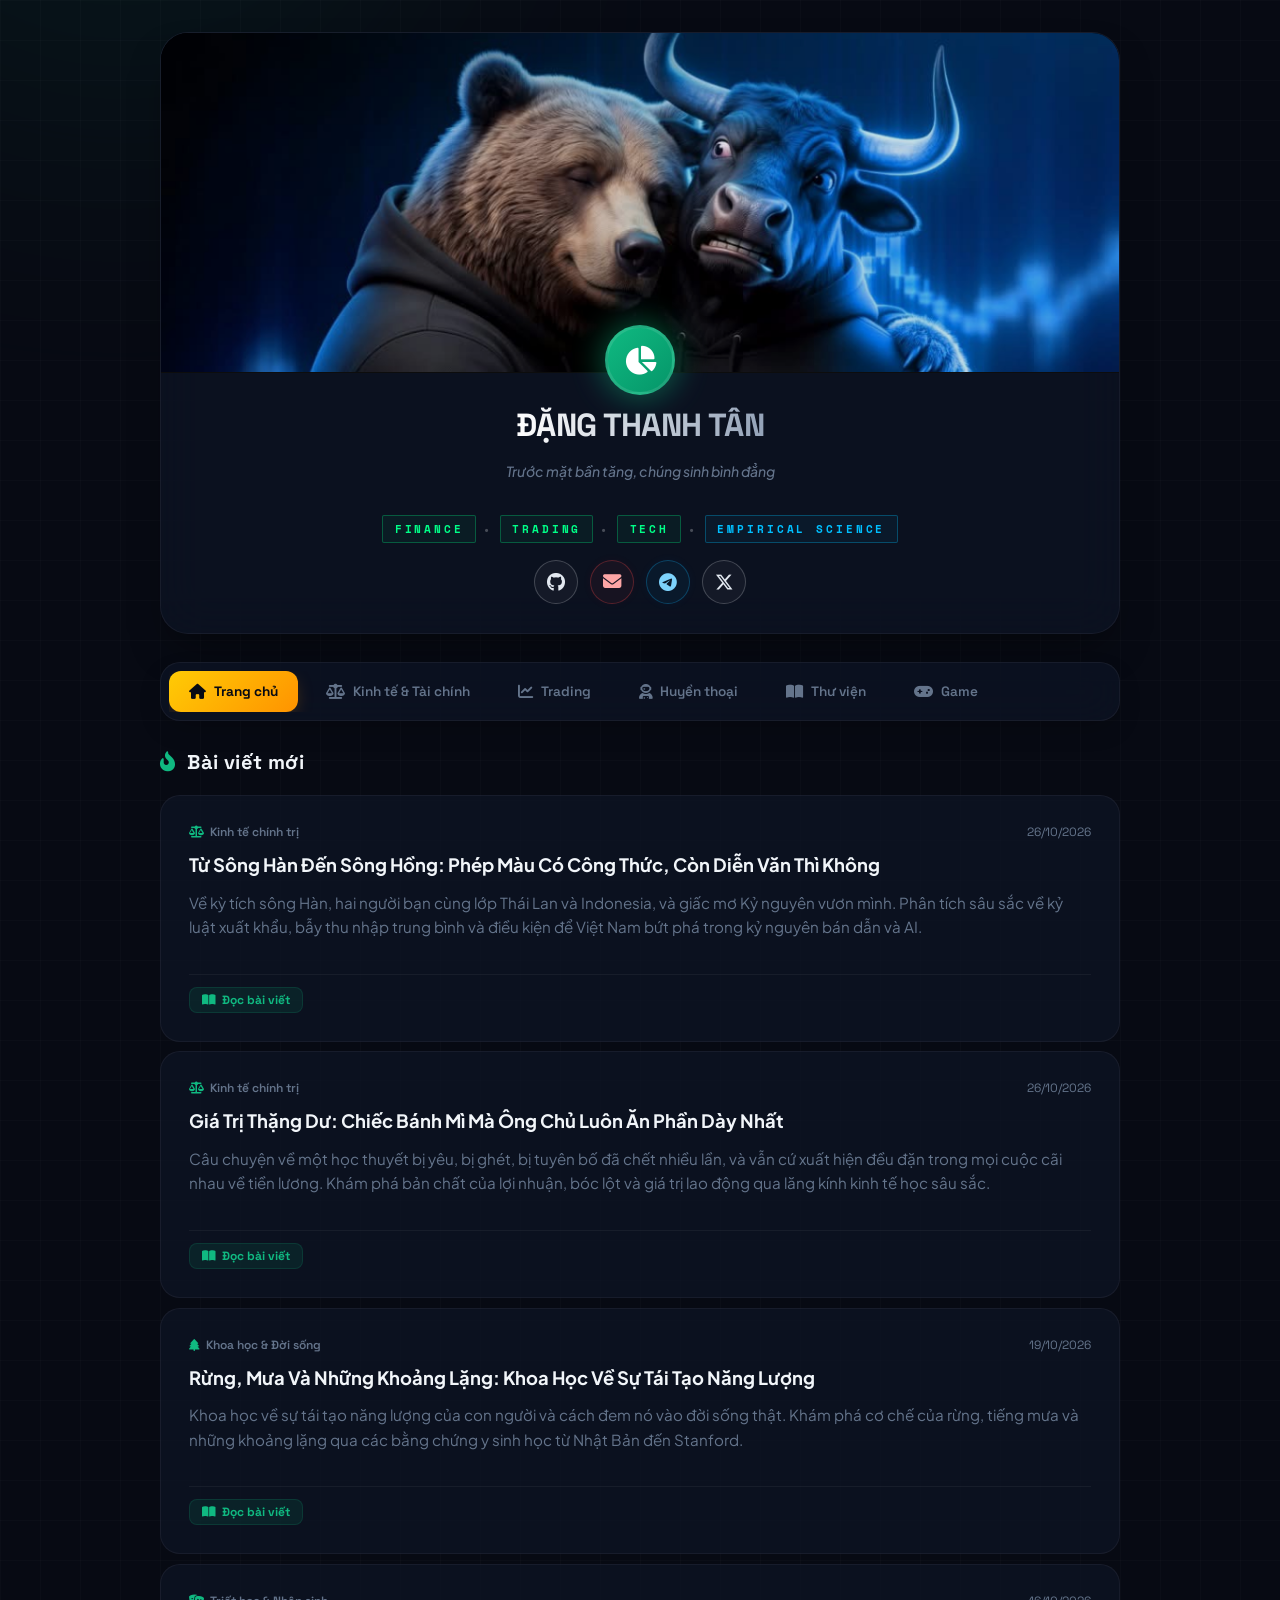
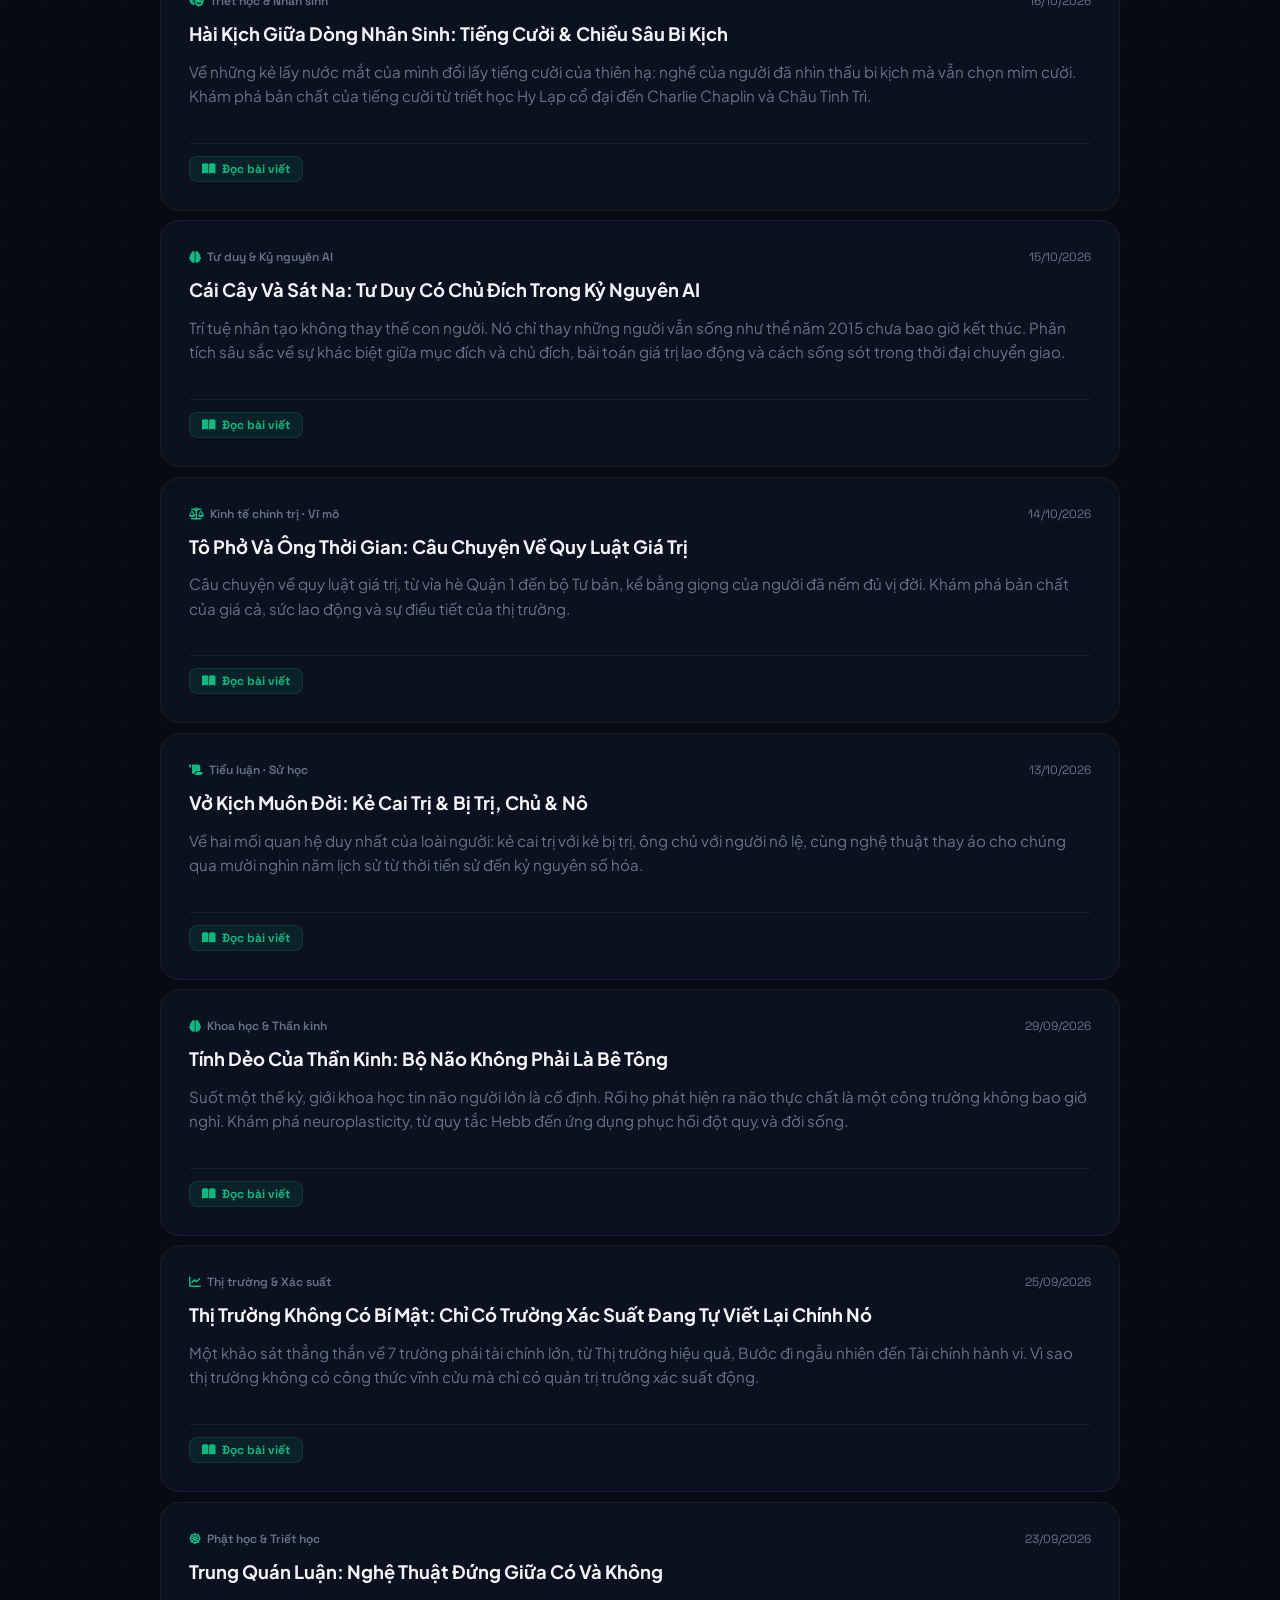
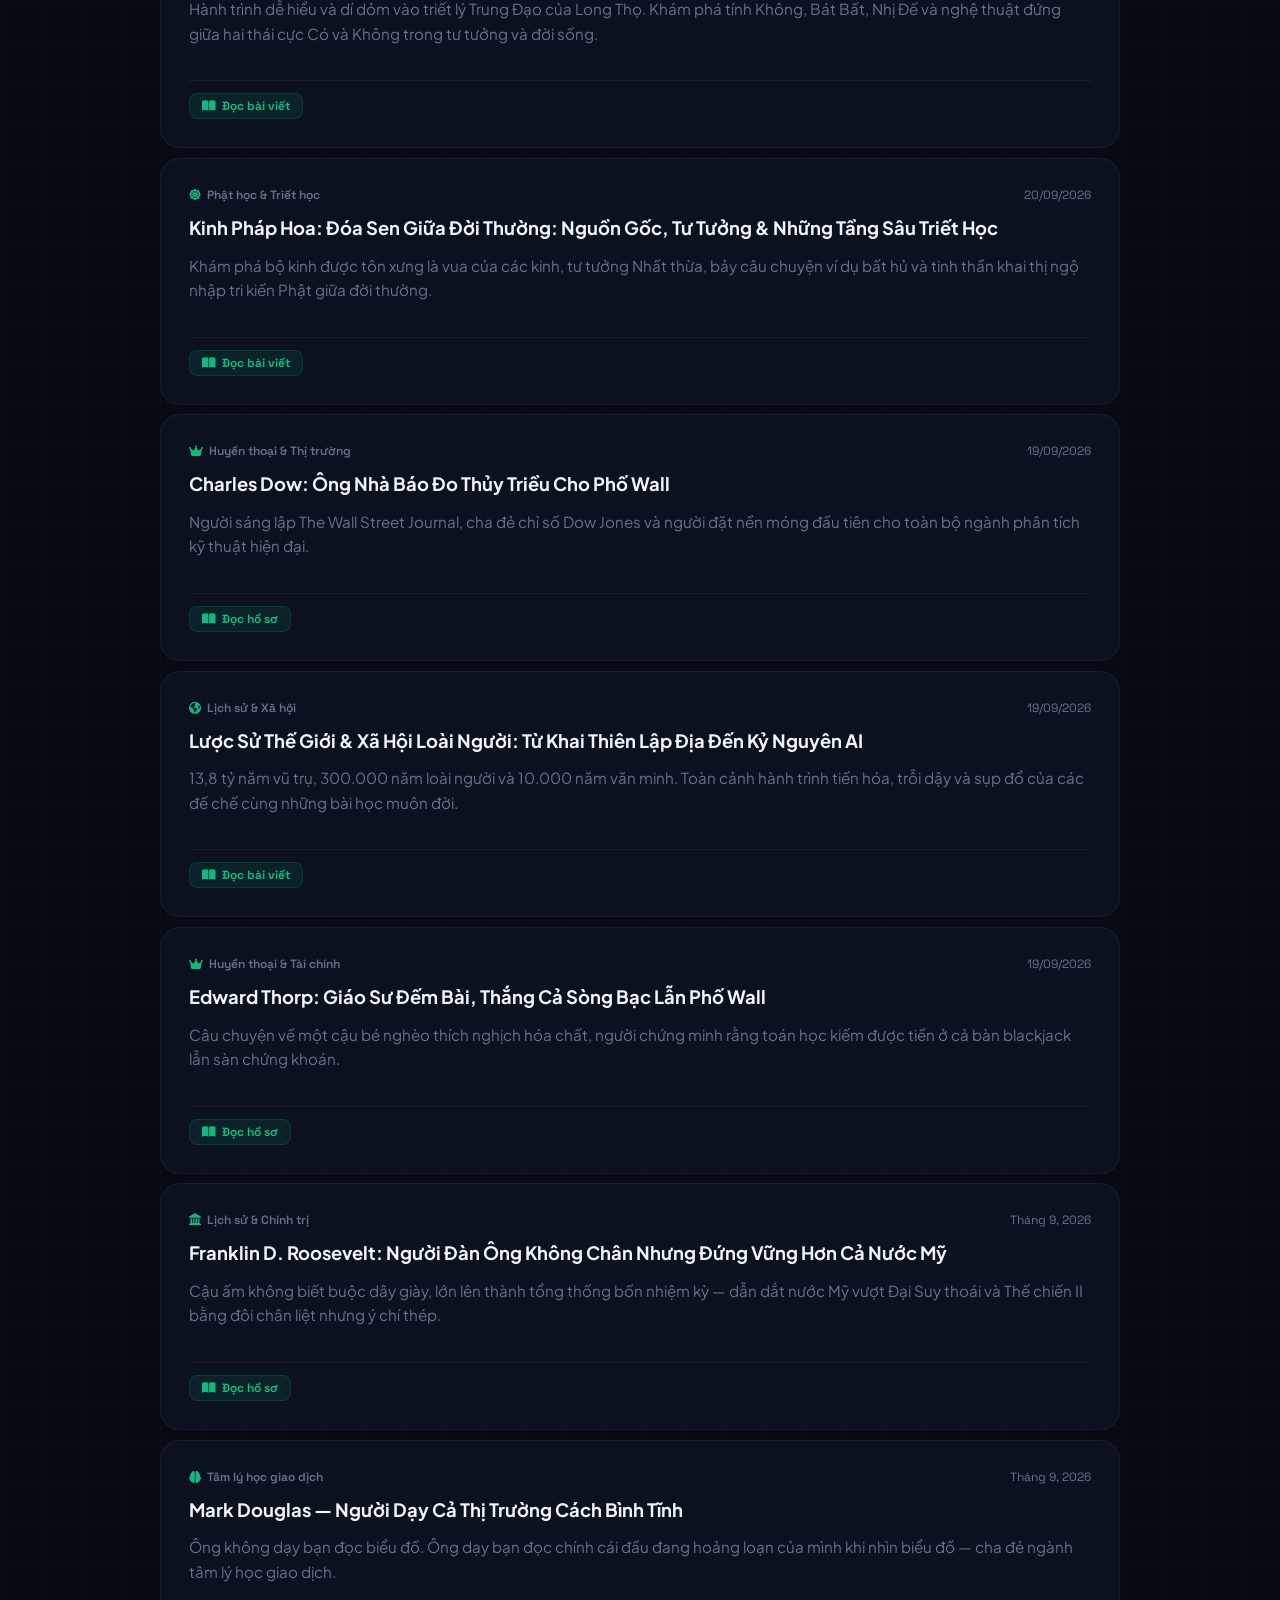
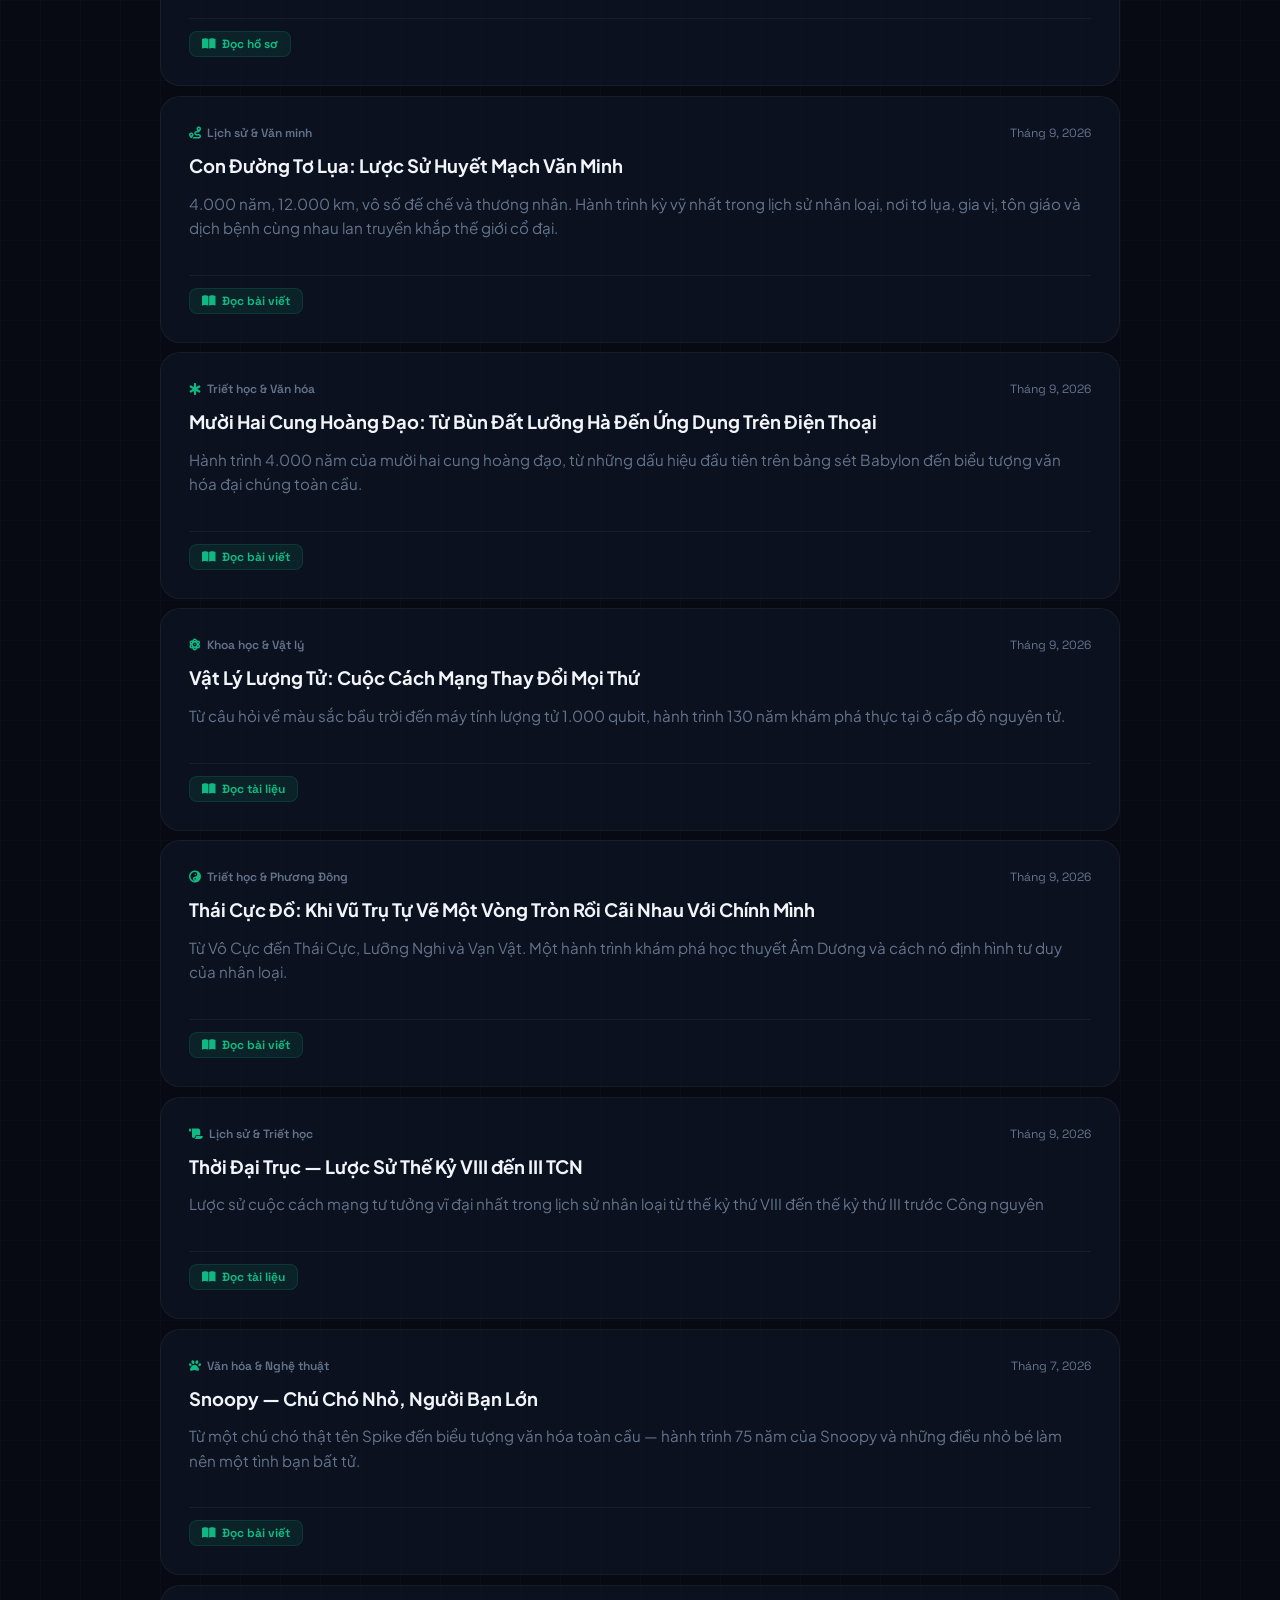
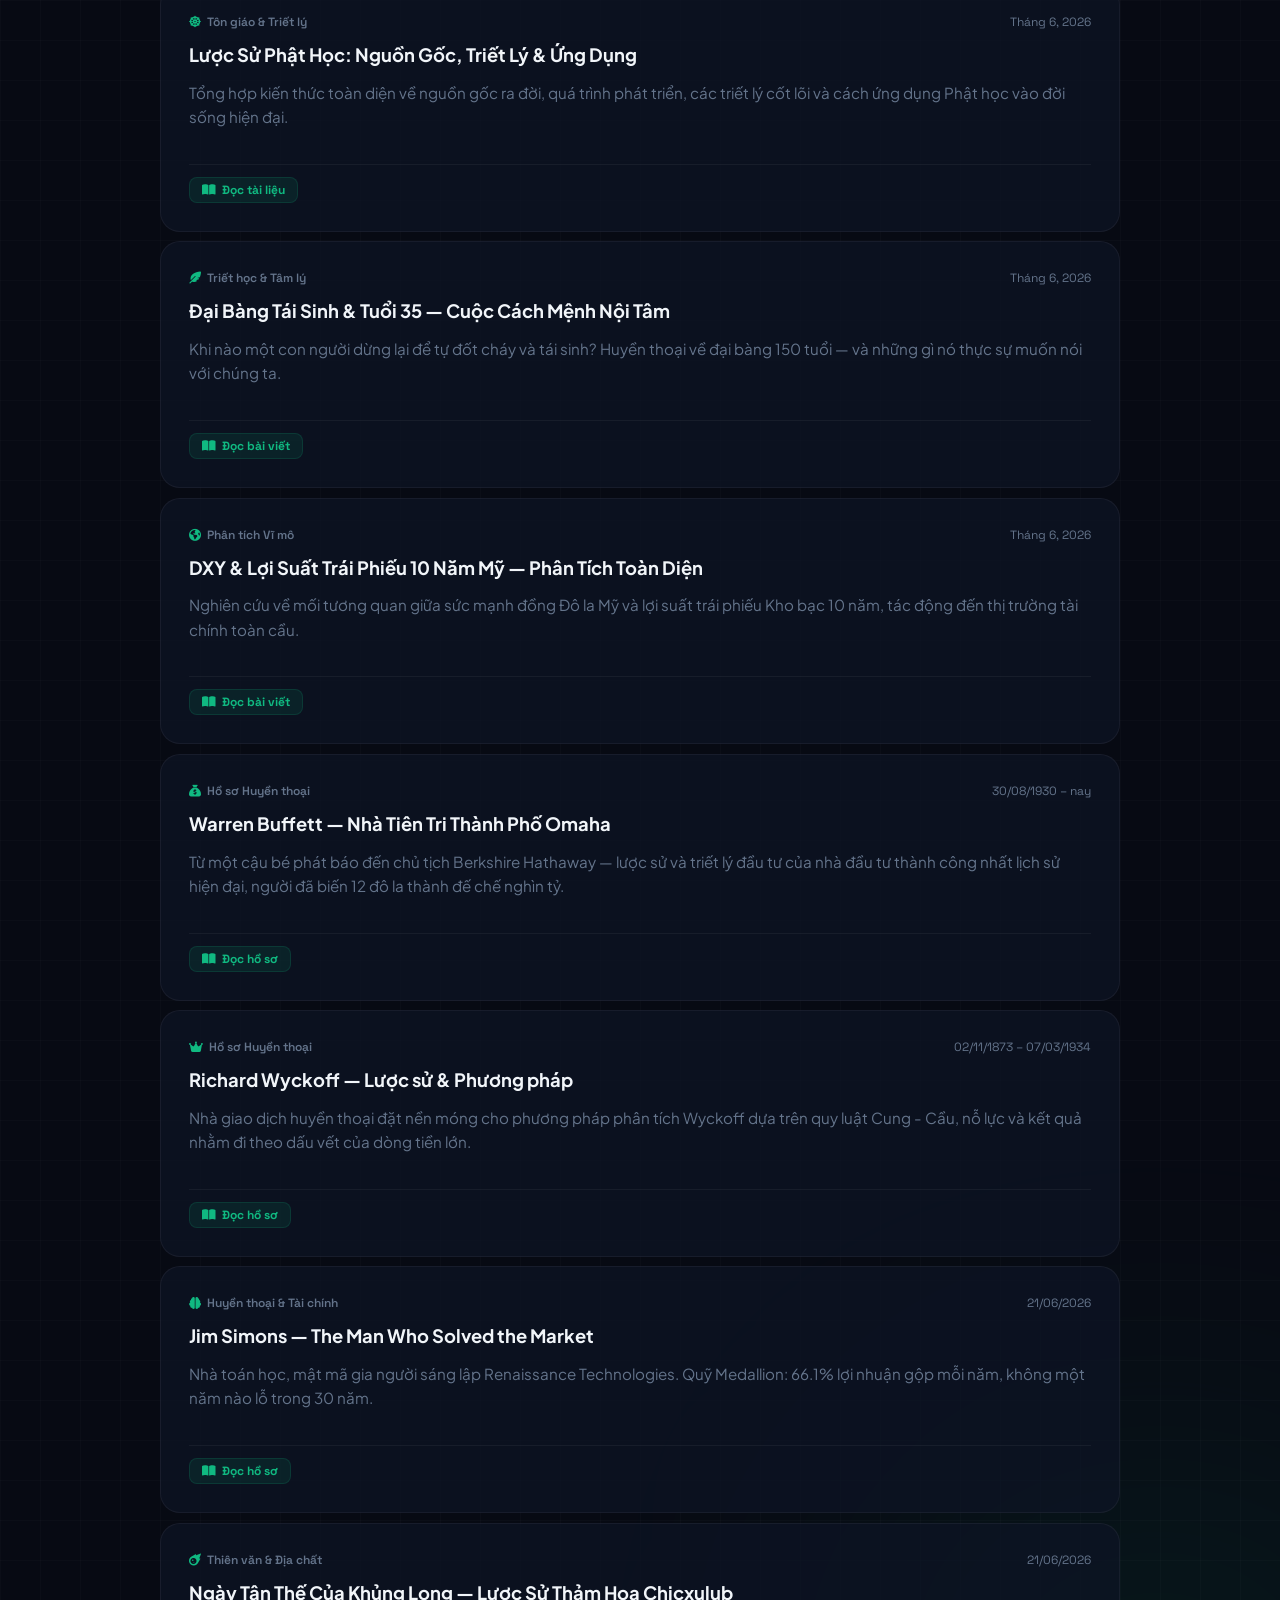
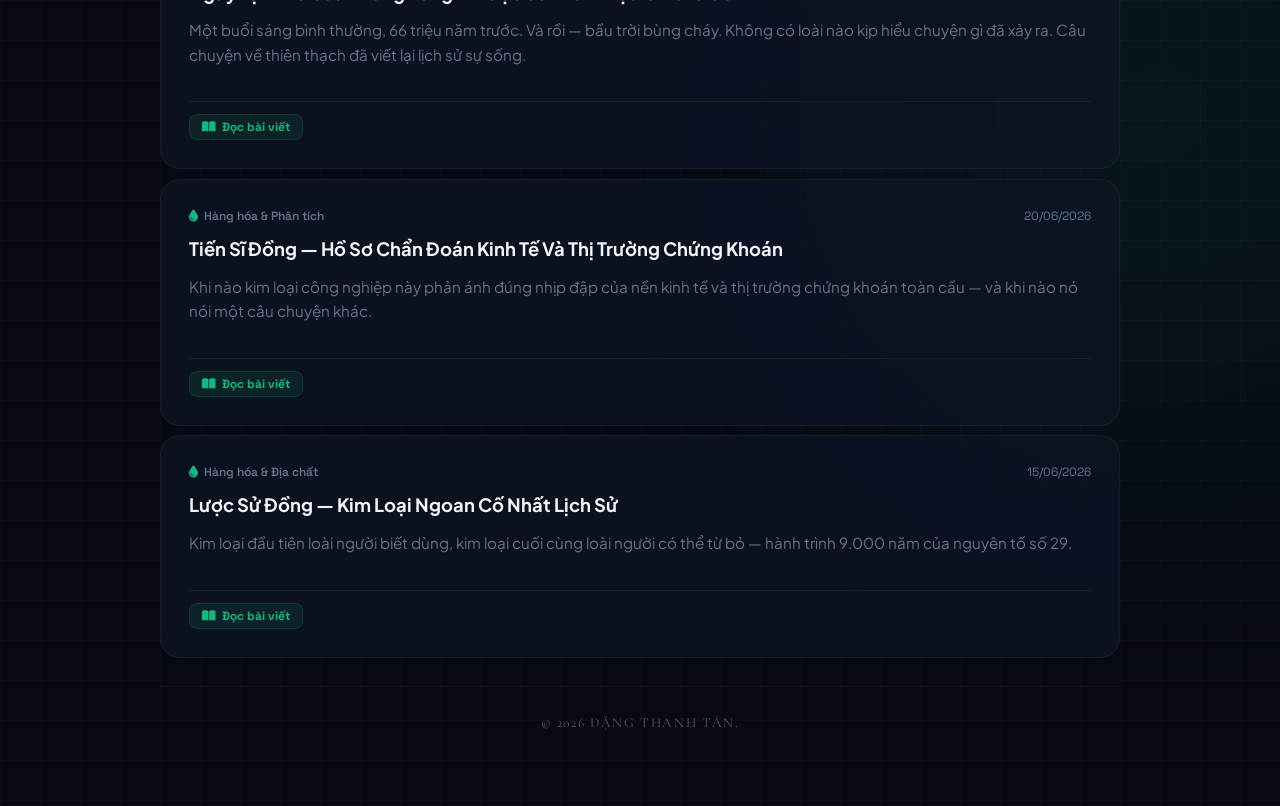
==== index.html @ a8349f15 "Cap nhat ten cac tab: Trang chu, Kinh te & Tai chinh, Trading, Huyen thoai, Thu vien, Game" ====
<!DOCTYPE html>
<html lang="vi">
<head>
    <meta charset="UTF-8">
    <meta name="viewport" content="width=device-width, initial-scale=1.0">
    <title>Đặng Thanh Tân - Financial Hub</title>
    <meta name="description" content="Trang cá nhân của Đặng Thanh Tân - Phân tích tài chính & Lập trình web.">
    <!-- Google Fonts -->
    <link rel="preconnect" href="https://fonts.googleapis.com">
    <link rel="preconnect" href="https://fonts.gstatic.com" crossorigin>
    <link href="https://fonts.googleapis.com/css2?family=Plus+Jakarta+Sans:wght@300;400;500;600;700&family=Space+Grotesk:wght@400;500;600;700&family=Press+Start+2P&display=swap" rel="stylesheet">
    <link href="https://fonts.googleapis.com/css2?family=Playfair+Display:ital,wght@0,400;0,700;0,900;1,400&family=Cormorant+Garamond:ital,wght@0,300;0,400;1,300;1,400&family=Noto+Serif:ital,wght@0,400;0,700;1,400&display=swap" rel="stylesheet">
    <link href="https://fonts.googleapis.com/css2?family=Libre+Baskerville:ital,wght@0,400;0,700;1,400&family=Raleway:wght@400;500;600;700;800&family=Courier+Prime:ital,wght@0,400;0,700;1,400&display=swap" rel="stylesheet">
    <link href="https://fonts.googleapis.com/css2?family=EB+Garamond:ital,wght@0,400;0,500;0,600;0,700;1,400;1,500&family=Inter:wght@300;400;500;600&family=IBM+Plex+Serif:ital,wght@0,400;0,500;0,600;0,700;1,400&family=IBM+Plex+Mono:wght@400;500;600&display=swap" rel="stylesheet">
    <link href="https://fonts.googleapis.com/css2?family=Source+Serif+4:ital,opsz,wght@0,8..60,400;0,8..60,500;0,8..60,600;0,8..60,700;1,8..60,400&family=Special+Elite&family=Cinzel:wght@400;500;600;700&family=Inconsolata:wght@400;500;600&display=swap" rel="stylesheet">
    <link href="https://fonts.googleapis.com/css2?family=Bricolage+Grotesque:opsz,wght@12..96,600;12..96,800&family=Newsreader:ital,opsz,wght@0,6..72,400;0,6..72,600;1,6..72,400&display=swap" rel="stylesheet">
    <link href="https://fonts.googleapis.com/css2?family=Be+Vietnam+Pro:ital,wght@0,400;0,500;0,600;0,700;0,800;1,400;1,600&display=swap" rel="stylesheet">
    <!-- Stylesheet -->
    <link rel="stylesheet" href="/style.css?v=26">
    <style>
/* ===== GLOBAL OVERFLOW LOCK — prevents horizontal scroll on all screens ===== */
html, body {
    overflow-x: hidden;
    max-width: 100%;
}
/* All article panels must stay within viewport */
.sukien-article-panel,
.commodity-article-panel {
    overflow-x: hidden;
    max-width: 100vw;
    width: 100%;
    box-sizing: border-box;
}
/* All inner elements must not exceed viewport */
.sukien-article-panel *,
.commodity-article-panel * {
    max-width: 100%;
    box-sizing: border-box;
}
/* Tables and pre blocks are allowed to scroll internally */
.sukien-article-panel table,
.commodity-article-panel table,
.sukien-article-panel pre,
.commodity-article-panel pre {
    max-width: 100%;
    overflow-x: auto;
    display: block;
}

/* ===== GLOBAL ARTICLE COLOR FIX ===== */
/* Override global colors so they inherit from their specific article scopes */
.sukien-article-panel p,
.sukien-article-panel li,
.sukien-article-panel td,
.sukien-article-panel th,
.sukien-article-panel blockquote,
.sukien-article-panel strong,
.sukien-article-panel em,
.commodity-article-panel p,
.commodity-article-panel li,
.commodity-article-panel td,
.commodity-article-panel th,
.commodity-article-panel blockquote,
.commodity-article-panel strong,
.commodity-article-panel em {
    color: inherit;
}
/* For em, reset font-style to inherit or italic because global CSS set it to normal */
.sukien-article-panel em,
.commodity-article-panel em {
    font-style: italic;
    font-weight: inherit;
}
/* For strong, reset font-weight to inherit or bold */
.sukien-article-panel strong,
.commodity-article-panel strong {
    font-weight: bold;
}
</style>
    <!-- Remove preload class after CSS loads to prevent flash of unstyled content -->
    <script>document.addEventListener('DOMContentLoaded', () => document.body.classList.remove('preload'));</script>
    <!-- FontAwesome for Icons -->
    <link rel="stylesheet" href="https://cdnjs.cloudflare.com/ajax/libs/font-awesome/6.5.2/css/all.min.css">
    <link href="https://fonts.googleapis.com/css2?family=Cinzel:wght@400;600;700;900&family=Crimson+Pro:ital,wght@0,300;0,400;0,500;0,600;1,300;1,400;1,500&family=Space+Mono:wght@400;700&display=swap" rel="stylesheet" />
    <link href="https://fonts.googleapis.com/css2?family=Fraunces:opsz,wght@9..144,300..900&family=Literata:ital,opsz,wght@0,7..72,300..700;1,7..72,300..700&family=JetBrains+Mono:wght@400;500;700&display=swap" rel="stylesheet">
    <link href="https://fonts.googleapis.com/css2?family=DM+Mono:wght@400;500&display=swap" rel="stylesheet" />
    <link href="https://fonts.googleapis.com/css2?family=Cormorant+SC:wght@500;600&display=swap" rel="stylesheet" />
    <link href="https://fonts.googleapis.com/css2?family=Jost:wght@300;400;500&display=swap" rel="stylesheet">
</head>
<body class="theme-bull preload"> <!-- Default to Bull Theme; preload suppresses transitions on first render -->
    <!-- Background Glow Elements -->
    <div class="bg-glow bg-glow-left"></div>
    <div class="bg-glow bg-glow-right"></div>
    <div class="grid-overlay"></div>

    <div class="container">

        <!-- Header Profile Card -->
        <header class="profile-card">
            <div class="profile-cover">
                <img src="/cover.png" alt="Cover Banner" class="cover-image">

            </div>
            <div class="profile-card-body">
                <div class="avatar-container">
                    <div class="avatar-glow"></div>
                    <div class="profile-avatar">
                        <i class="fa-solid fa-chart-pie"></i>
                    </div>
                </div>
                
                <h1 class="profile-name">ĐẶNG THANH TÂN</h1>
                <p style="text-align: center; color: var(--text-secondary); margin-top: 5px; font-style: italic; font-weight: 500;">Trước mặt bần tăng, chúng sinh bình đẳng</p>
                <div class="profile-disciplines">
                    <span class="disc-tag">FINANCE</span>
                    <span class="disc-sep">•</span>
                    <span class="disc-tag">TRADING</span>
                    <span class="disc-sep">•</span>
                    <span class="disc-tag">TECH</span>
                    <span class="disc-sep">•</span>
                    <span class="disc-tag disc-tag-em">EMPIRICAL SCIENCE</span>
                </div>
                
                <div class="social-links">
                    <a href="https://github.com/tandt1609/" target="_blank" aria-label="GitHub" class="social-btn" title="GitHub">
                        <i class="fa-brands fa-github"></i>
                    </a>
                    <a href="mailto:tandt1609@gmail.com" aria-label="Gmail" class="social-btn" title="Gmail: tandt1609@gmail.com">
                        <i class="fa-solid fa-envelope"></i>
                    </a>
                    <a href="https://t.me/tandt1609" target="_blank" aria-label="Telegram" class="social-btn" title="Telegram: @tandt1609">
                        <i class="fa-brands fa-telegram"></i>
                    </a>
                    <a href="https://x.com/tandt1609" target="_blank" aria-label="X (Twitter)" class="social-btn" title="X: @tandt1609">
                        <i class="fa-brands fa-x-twitter"></i>
                    </a>
                </div>
            </div>
        </header>

        <!-- Dynamic Navigation Tabs -->
        <nav class="tab-navigation">
            <div class="tabs-wrapper">
                <a href="/" class="tab-link active" data-tab="trang-chu"><i class="fa-solid fa-house"></i> Trang chủ</a>
                <a href="/kinh-te-tai-chinh" class="tab-link" data-tab="kinh-te-tai-chinh"><i class="fa-solid fa-scale-balanced"></i> Kinh tế & Tài chính</a>
                <a href="/trading" class="tab-link" data-tab="trading"><i class="fa-solid fa-chart-line"></i> Trading</a>
                <a href="/huyen-thoai" class="tab-link" data-tab="huyen-thoai"><i class="fa-solid fa-user-astronaut"></i> Huyền thoại</a>
                <a href="/thu-vien" class="tab-link" data-tab="thu-vien"><i class="fa-solid fa-book-open"></i> Thư viện</a>
                <a href="/game" class="tab-link" data-tab="game"><i class="fa-solid fa-gamepad"></i> Game</a>
            </div>
        </nav>

        <!-- Tab Content Panels -->
        <main class="tab-content-container">
            
            <!-- PANEL 1: TRANG CHỦ -->
            <div id="panel-trang-chu" class="tab-panel active">
                <h2 class="section-title"><i class="fa-solid fa-fire-flame-curved"></i> Bài viết mới</h2>
                <div class="news-list">
                        <!-- Post: Tu Song Han Den Song Hong -->
                        <a href="/kinh-te-tai-chinh/tu-song-han-den-song-hong" class="news-card clickable-card">
                            <div class="news-meta">
                                <span class="news-source"><i class="fa-solid fa-scale-balanced"></i> Kinh tế chính trị</span>
                                <span class="news-time">26/10/2026</span>
                            </div>
                            <h3 class="news-heading">Từ Sông Hàn Đến Sông Hồng: Phép Màu Có Công Thức, Còn Diễn Văn Thì Không</h3>
                            <p class="news-excerpt">Về kỳ tích sông Hàn, hai người bạn cùng lớp Thái Lan và Indonesia, và giấc mơ Kỷ nguyên vươn mình. Phân tích sâu sắc về kỷ luật xuất khẩu, bẫy thu nhập trung bình và điều kiện để Việt Nam bứt phá trong kỷ nguyên bán dẫn và AI.</p>
                            <div class="news-footer">
                                <span class="sentiment-indicator bullish"><i class="fa-solid fa-book-open"></i> Đọc bài viết</span>
                            </div>
                        </a>

                        <!-- Post: Gia Tri Thang Du -->
                        <a href="/kinh-te-tai-chinh/gia-tri-thang-du" class="news-card clickable-card">
                            <div class="news-meta">
                                <span class="news-source"><i class="fa-solid fa-scale-balanced"></i> Kinh tế chính trị</span>
                                <span class="news-time">26/10/2026</span>
                            </div>
                            <h3 class="news-heading">Giá Trị Thặng Dư: Chiếc Bánh Mì Mà Ông Chủ Luôn Ăn Phần Dày Nhất</h3>
                            <p class="news-excerpt">Câu chuyện về một học thuyết bị yêu, bị ghét, bị tuyên bố đã chết nhiều lần, và vẫn cứ xuất hiện đều đặn trong mọi cuộc cãi nhau về tiền lương. Khám phá bản chất của lợi nhuận, bóc lột và giá trị lao động qua lăng kính kinh tế học sâu sắc.</p>
                            <div class="news-footer">
                                <span class="sentiment-indicator bullish"><i class="fa-solid fa-book-open"></i> Đọc bài viết</span>
                            </div>
                        </a>

                        <!-- Post: Rung Mua Khoang Lang (Thu Vien) -->
                        <a href="/thu-vien/rung-mua-khoang-lang" class="news-card clickable-card">
                            <div class="news-meta">
                                <span class="news-source"><i class="fa-solid fa-tree"></i> Khoa học &amp; Đời sống</span>
                                <span class="news-time">19/10/2026</span>
                            </div>
                            <h3 class="news-heading">Rừng, Mưa Và Những Khoảng Lặng: Khoa Học Về Sự Tái Tạo Năng Lượng</h3>
                            <p class="news-excerpt">Khoa học về sự tái tạo năng lượng của con người và cách đem nó vào đời sống thật. Khám phá cơ chế của rừng, tiếng mưa và những khoảng lặng qua các bằng chứng y sinh học từ Nhật Bản đến Stanford.</p>
                            <div class="news-footer">
                                <span class="sentiment-indicator bullish"><i class="fa-solid fa-book-open"></i> Đọc bài viết</span>
                            </div>
                        </a>

                        <!-- Post: Hai Kich Giua Dong Nhan Sinh (Thu Vien) -->
                        <a href="/thu-vien/hai-kich-giua-dong-nhan-sinh" class="news-card clickable-card">
                            <div class="news-meta">
                                <span class="news-source"><i class="fa-solid fa-masks-theater"></i> Triết học &amp; Nhân sinh</span>
                                <span class="news-time">16/10/2026</span>
                            </div>
                            <h3 class="news-heading">Hài Kịch Giữa Dòng Nhân Sinh: Tiếng Cười &amp; Chiều Sâu Bi Kịch</h3>
                            <p class="news-excerpt">Về những kẻ lấy nước mắt của mình đổi lấy tiếng cười của thiên hạ: nghề của người đã nhìn thấu bi kịch mà vẫn chọn mỉm cười. Khám phá bản chất của tiếng cười từ triết học Hy Lạp cổ đại đến Charlie Chaplin và Châu Tinh Trì.</p>
                            <div class="news-footer">
                                <span class="sentiment-indicator bullish"><i class="fa-solid fa-book-open"></i> Đọc bài viết</span>
                            </div>
                        </a>

                        <!-- Post: Tu Duy Co Chu Dich -->
                        <a href="/kinh-te-tai-chinh/tu-duy-co-chu-dich" class="news-card clickable-card">
                            <div class="news-meta">
                                <span class="news-source"><i class="fa-solid fa-brain"></i> Tư duy &amp; Kỷ nguyên AI</span>
                                <span class="news-time">15/10/2026</span>
                            </div>
                            <h3 class="news-heading">Cái Cây Và Sát Na: Tư Duy Có Chủ Đích Trong Kỷ Nguyên AI</h3>
                            <p class="news-excerpt">Trí tuệ nhân tạo không thay thế con người. Nó chỉ thay những người vẫn sống như thể năm 2015 chưa bao giờ kết thúc. Phân tích sâu sắc về sự khác biệt giữa mục đích và chủ đích, bài toán giá trị lao động và cách sống sót trong thời đại chuyển giao.</p>
                            <div class="news-footer">
                                <span class="sentiment-indicator bullish"><i class="fa-solid fa-book-open"></i> Đọc bài viết</span>
                            </div>
                        </a>
                        <!-- Post: Quy Luat Gia Tri (Vi Mo) -->
                        <a href="/kinh-te-tai-chinh/quy-luat-gia-tri" class="news-card clickable-card">
                            <div class="news-meta">
                                <span class="news-source"><i class="fa-solid fa-scale-balanced"></i> Kinh tế chính trị · Vĩ mô</span>
                                <span class="news-time">14/10/2026</span>
                            </div>
                            <h3 class="news-heading">Tô Phở Và Ông Thời Gian: Câu Chuyện Về Quy Luật Giá Trị</h3>
                            <p class="news-excerpt">Câu chuyện về quy luật giá trị, từ vỉa hè Quận 1 đến bộ Tư bản, kể bằng giọng của người đã nếm đủ vị đời. Khám phá bản chất của giá cả, sức lao động và sự điều tiết của thị trường.</p>
                            <div class="news-footer">
                                <span class="sentiment-indicator bullish"><i class="fa-solid fa-book-open"></i> Đọc bài viết</span>
                            </div>
                        </a>

                                                                        <!-- Post: Vo Kich Muon Doi (Thu Vien) -->
                        <a href="/thu-vien/bai-luan-chu-no" class="news-card clickable-card">
                            <div class="news-meta">
                                <span class="news-source"><i class="fa-solid fa-scroll"></i> Tiểu luận · Sử học</span>
                                <span class="news-time">13/10/2026</span>
                            </div>
                            <h3 class="news-heading">Vở Kịch Muôn Đời: Kẻ Cai Trị &amp; Bị Trị, Chủ &amp; Nô</h3>
                            <p class="news-excerpt">Về hai mối quan hệ duy nhất của loài người: kẻ cai trị với kẻ bị trị, ông chủ với người nô lệ, cùng nghệ thuật thay áo cho chúng qua mười nghìn năm lịch sử từ thời tiền sử đến kỷ nguyên số hóa.</p>
                            <div class="news-footer">
                                <span class="sentiment-indicator bullish"><i class="fa-solid fa-book-open"></i> Đọc bài viết</span>
                            </div>
                        </a>

<!-- Post: Tinh Deo Than Kinh (Thu Vien) -->
                        <a href="/thu-vien/tinh-deo-cua-than-kinh" class="news-card clickable-card">
                            <div class="news-meta">
                                <span class="news-source"><i class="fa-solid fa-brain"></i> Khoa học &amp; Thần kinh</span>
                                <span class="news-time">29/09/2026</span>
                            </div>
                            <h3 class="news-heading">Tính Dẻo Của Thần Kinh: Bộ Não Không Phải Là Bê Tông</h3>
                            <p class="news-excerpt">Suốt một thế kỷ, giới khoa học tin não người lớn là cố định. Rồi họ phát hiện ra não thực chất là một công trường không bao giờ nghỉ. Khám phá neuroplasticity, từ quy tắc Hebb đến ứng dụng phục hồi đột quỵ và đời sống.</p>
                            <div class="news-footer">
                                <span class="sentiment-indicator bullish"><i class="fa-solid fa-book-open"></i> Đọc bài viết</span>
                            </div>
                        </a>

<!-- Post: Truong Xac Suat (Thu Vien) -->
                        <a href="/thu-vien/truong-xac-suat" class="news-card clickable-card">
                            <div class="news-meta">
                                <span class="news-source"><i class="fa-solid fa-chart-line"></i> Thị trường &amp; Xác suất</span>
                                <span class="news-time">25/09/2026</span>
                            </div>
                            <h3 class="news-heading">Thị Trường Không Có Bí Mật: Chỉ Có Trường Xác Suất Đang Tự Viết Lại Chính Nó</h3>
                            <p class="news-excerpt">Một khảo sát thẳng thắn về 7 trường phái tài chính lớn, từ Thị trường hiệu quả, Bước đi ngẫu nhiên đến Tài chính hành vi. Vì sao thị trường không có công thức vĩnh cửu mà chỉ có quản trị trường xác suất động.</p>
                            <div class="news-footer">
                                <span class="sentiment-indicator bullish"><i class="fa-solid fa-book-open"></i> Đọc bài viết</span>
                            </div>
                        </a>

                        <!-- Post: Trung Quan Luan (Thu Vien) -->
                        <a href="/thu-vien/trung-quan-luan" class="news-card clickable-card">
                            <div class="news-meta">
                                <span class="news-source"><i class="fa-solid fa-dharmachakra"></i> Phật học &amp; Triết học</span>
                                <span class="news-time">23/09/2026</span>
                            </div>
                            <h3 class="news-heading">Trung Quán Luận: Nghệ Thuật Đứng Giữa Có Và Không</h3>
                            <p class="news-excerpt">Hành trình dễ hiểu và dí dỏm vào triết lý Trung Đạo của Long Thọ. Khám phá tính Không, Bát Bất, Nhị Đế và nghệ thuật đứng giữa hai thái cực Có và Không trong tư tưởng và đời sống.</p>
                            <div class="news-footer">
                                <span class="sentiment-indicator bullish"><i class="fa-solid fa-book-open"></i> Đọc bài viết</span>
                            </div>
                        </a>

                        <!-- Post: Kinh Phap Hoa (Thu Vien) -->
                        <a href="/thu-vien/kinh-phap-hoa" class="news-card clickable-card">
                            <div class="news-meta">
                                <span class="news-source"><i class="fa-solid fa-dharmachakra"></i> Phật học &amp; Triết học</span>
                                <span class="news-time">20/09/2026</span>
                            </div>
                            <h3 class="news-heading">Kinh Pháp Hoa: Đóa Sen Giữa Đời Thường: Nguồn Gốc, Tư Tưởng &amp; Những Tầng Sâu Triết Học</h3>
                            <p class="news-excerpt">Khám phá bộ kinh được tôn xưng là vua của các kinh, tư tưởng Nhất thừa, bảy câu chuyện ví dụ bất hủ và tinh thần khai thị ngộ nhập tri kiến Phật giữa đời thường.</p>
                            <div class="news-footer">
                                <span class="sentiment-indicator bullish"><i class="fa-solid fa-book-open"></i> Đọc bài viết</span>
                            </div>
                        </a>

                        <!-- Post: Charles Dow (Huyen Thoai) -->
                        <a href="/huyen-thoai/charles-dow" class="news-card clickable-card">
                            <div class="news-meta">
                                <span class="news-source"><i class="fa-solid fa-crown"></i> Huyền thoại &amp; Thị trường</span>
                                <span class="news-time">19/09/2026</span>
                            </div>
                            <h3 class="news-heading">Charles Dow: Ông Nhà Báo Đo Thủy Triều Cho Phố Wall</h3>
                            <p class="news-excerpt">Người sáng lập The Wall Street Journal, cha đẻ chỉ số Dow Jones và người đặt nền móng đầu tiên cho toàn bộ ngành phân tích kỹ thuật hiện đại.</p>
                            <div class="news-footer">
                                <span class="sentiment-indicator bullish"><i class="fa-solid fa-book-open"></i> Đọc hồ sơ</span>
                            </div>
                        </a>

                        <!-- Post: Luoc Su The Gioi (Thu Vien) -->
                        <a href="/thu-vien/luoc-su-the-gioi" class="news-card clickable-card">
                            <div class="news-meta">
                                <span class="news-source"><i class="fa-solid fa-earth-americas"></i> Lịch sử &amp; Xã hội</span>
                                <span class="news-time">19/09/2026</span>
                            </div>
                            <h3 class="news-heading">Lược Sử Thế Giới &amp; Xã Hội Loài Người: Từ Khai Thiên Lập Địa Đến Kỷ Nguyên AI</h3>
                            <p class="news-excerpt">13,8 tỷ năm vũ trụ, 300.000 năm loài người và 10.000 năm văn minh. Toàn cảnh hành trình tiến hóa, trỗi dậy và sụp đổ của các đế chế cùng những bài học muôn đời.</p>
                            <div class="news-footer">
                                <span class="sentiment-indicator bullish"><i class="fa-solid fa-book-open"></i> Đọc bài viết</span>
                            </div>
                        </a>

                        <!-- Post: Edward Thorp (Huyen Thoai) -->
                        <a href="/huyen-thoai/edward-thorp" class="news-card clickable-card">
                            <div class="news-meta">
                                <span class="news-source"><i class="fa-solid fa-crown"></i> Huyền thoại &amp; Tài chính</span>
                                <span class="news-time">19/09/2026</span>
                            </div>
                            <h3 class="news-heading">Edward Thorp: Giáo Sư Đếm Bài, Thắng Cả Sòng Bạc Lẫn Phố Wall</h3>
                            <p class="news-excerpt">Câu chuyện về một cậu bé nghèo thích nghịch hóa chất, người chứng minh rằng toán học kiếm được tiền ở cả bàn blackjack lẫn sàn chứng khoán.</p>
                            <div class="news-footer">
                                <span class="sentiment-indicator bullish"><i class="fa-solid fa-book-open"></i> Đọc hồ sơ</span>
                            </div>
                        </a>

                        <!-- Post: FDR (Thu Vien) -->
                        <a href="/huyen-thoai/fdr-luoc-su" class="news-card clickable-card">
                            <div class="news-meta">
                                <span class="news-source"><i class="fa-solid fa-landmark"></i> Lịch sử & Chính trị</span>
                                <span class="news-time">Tháng 9, 2026</span>
                            </div>
                            <h3 class="news-heading">Franklin D. Roosevelt: Người Đàn Ông Không Chân Nhưng Đứng Vững Hơn Cả Nước Mỹ</h3>
                            <p class="news-excerpt">Cậu ấm không biết buộc dây giày, lớn lên thành tổng thống bốn nhiệm kỳ — dẫn dắt nước Mỹ vượt Đại Suy thoái và Thế chiến II bằng đôi chân liệt nhưng ý chí thép.</p>
                            <div class="news-footer">
                                <span class="sentiment-indicator bullish"><i class="fa-solid fa-book-open"></i> Đọc hồ sơ</span>
                            </div>
                        </a>

                        <!-- Post: Mark Douglas (Huyen Thoai) -->
                        <a href="/huyen-thoai/mark-douglas" class="news-card clickable-card">
                            <div class="news-meta">
                                <span class="news-source"><i class="fa-solid fa-brain"></i> Tâm lý học giao dịch</span>
                                <span class="news-time">Tháng 9, 2026</span>
                            </div>
                            <h3 class="news-heading">Mark Douglas — Người Dạy Cả Thị Trường Cách Bình Tĩnh</h3>
                            <p class="news-excerpt">Ông không dạy bạn đọc biểu đồ. Ông dạy bạn đọc chính cái đầu đang hoảng loạn của mình khi nhìn biểu đồ — cha đẻ ngành tâm lý học giao dịch.</p>
                            <div class="news-footer">
                                <span class="sentiment-indicator bullish"><i class="fa-solid fa-book-open"></i> Đọc hồ sơ</span>
                            </div>
                        </a>

<!-- Post: Luoc Su Con Duong To Lua (Thu Vien) -->
                        <a href="/thu-vien/luoc-su-con-duong-to-lua" class="news-card clickable-card">
                            <div class="news-meta">
                                <span class="news-source"><i class="fa-solid fa-route"></i> L&#7883;ch s&#7917; &amp; V&#259;n minh</span>
                                <span class="news-time">Th&#225;ng 9, 2026</span>
                            </div>
                            <h3 class="news-heading">Con &#272;&#432;&#7901;ng T&#417; L&#7909;a: L&#432;&#7907;c S&#7917; Huy&#7871;t M&#7841;ch V&#259;n Minh</h3>
                            <p class="news-excerpt">4.000 n&#259;m, 12.000 km, v&#244; s&#7889; &#273;&#7871; ch&#7871; v&#224; th&#432;&#417;ng nh&#226;n. H&#224;nh tr&#236;nh k&#7923; v&#7929; nh&#7845;t trong l&#7883;ch s&#7917; nh&#226;n lo&#7841;i, n&#417;i t&#417; l&#7909;a, gia v&#7883;, t&#244;n gi&#225;o v&#224; d&#7883;ch b&#7879;nh c&#249;ng nhau lan truy&#7873;n kh&#7855;p th&#7871; gi&#7899;i c&#7893; &#273;&#7841;i.</p>
                            <div class="news-footer">
                                <span class="sentiment-indicator bullish"><i class="fa-solid fa-book-open"></i> &#272;&#7885;c b&#224;i vi&#7871;t</span>
                            </div>
                        </a>
                        <!-- Post: 12 Cung Hoang Dao (Thu Vien) -->
                        <a href="/thu-vien/12-cung-hoang-dao" class="news-card clickable-card">
                            <div class="news-meta">
                                <span class="news-source"><i class="fa-solid fa-star-of-life"></i> Tri&#7871;t h&#7885;c &amp; V&#259;n h&#243;a</span>
                                <span class="news-time">Th&#225;ng 9, 2026</span>
                            </div>
                            <h3 class="news-heading">M&#432;&#7901;i Hai Cung Ho&#224;ng &#272;&#7841;o: T&#7915; B&#249;n &#272;&#7845;t L&#432;&#7905;ng H&#224; &#272;&#7871;n &#7912;ng D&#7909;ng Tr&#234;n &#272;i&#7879;n Tho&#7841;i</h3>
                            <p class="news-excerpt">H&#224;nh tr&#236;nh 4.000 n&#259;m c&#7911;a m&#432;&#7901;i hai cung ho&#224;ng &#273;&#7841;o, t&#7915; nh&#7919;ng d&#7845;u hi&#7879;u &#273;&#7847;u ti&#234;n tr&#234;n b&#7843;ng s&#233;t Babylon &#273;&#7871;n bi&#7875;u t&#432;&#7907;ng v&#259;n h&#243;a &#273;&#7841;i ch&#250;ng to&#224;n c&#7847;u.</p>
                            <div class="news-footer">
                                <span class="sentiment-indicator bullish"><i class="fa-solid fa-book-open"></i> &#272;&#7885;c b&#224;i vi&#7871;t</span>
                            </div>
                        </a>
                    

                        <!-- Post: Snoopy (Thu Vien) -->
                                                <!-- Post: Vat Ly Luong Tu (Thu Vien) -->
                        <a href="/thu-vien/luoc-su-vat-ly-luong-tu" class="news-card clickable-card">
                            <div class="news-meta">
                                <span class="news-source"><i class="fa-solid fa-atom"></i> Khoa h&#7885;c &amp; V&#7853;t l&#253;</span>
                                <span class="news-time">Th&#225;ng 9, 2026</span>
                            </div>
                            <h3 class="news-heading">V&#7853;t L&#253; L&#432;&#7907;ng T&#7917;: Cu&#7897;c C&#225;ch M&#7841;ng Thay &#272;&#7893;i M&#7885;i Th&#7913;</h3>
                            <p class="news-excerpt">T&#7915; c&#226;u h&#7887;i v&#7873; m&#224;u s&#7855;c b&#7847;u tr&#7901;i &#273;&#7871;n m&#225;y t&#237;nh l&#432;&#7907;ng t&#7917; 1.000 qubit, h&#224;nh tr&#236;nh 130 n&#259;m kh&#225;m ph&#225; th&#7921;c t&#7841;i &#7903; c&#7845;p &#273;&#7897; nguy&#234;n t&#7917;.</p>
                            <div class="news-footer">
                                <span class="sentiment-indicator bullish"><i class="fa-solid fa-book-open"></i> &#272;&#7885;c t&#224;i li&#7879;u</span>
                            </div>
                        </a>
                        <!-- Post: Thai Cuc Do Am Duong (Thu Vien) -->
                        <a href="/thu-vien/thai-cuc-do-am-duong" class="news-card clickable-card">
                            <div class="news-meta">
                                <span class="news-source"><i class="fa-solid fa-yin-yang"></i> Tri&#7871;t h&#7885;c &amp; Ph&#432;&#417;ng &#272;&#244;ng</span>
                                <span class="news-time">Th&#225;ng 9, 2026</span>
                            </div>
                            <h3 class="news-heading">Th&#225;i C&#7921;c &#272;&#7891;: Khi V&#361; Tr&#7909; T&#7921; V&#7869; M&#7897;t V&#242;ng Tr&#242;n R&#7891;i C&#227;i Nhau V&#7899;i Ch&#237;nh M&#236;nh</h3>
                            <p class="news-excerpt">T&#7915; V&#244; C&#7921;c &#273;&#7871;n Th&#225;i C&#7921;c, L&#432;&#7905;ng Nghi v&#224; V&#7841;n V&#7853;t. M&#7897;t h&#224;nh tr&#236;nh kh&#225;m ph&#225; h&#7885;c thuy&#7871;t &#194;m D&#432;&#417;ng v&#224; c&#225;ch n&#243; &#273;&#7883;nh h&#236;nh t&#432; duy c&#7911;a nh&#226;n lo&#7841;i.</p>
                            <div class="news-footer">
                                <span class="sentiment-indicator bullish"><i class="fa-solid fa-book-open"></i> &#272;&#7885;c b&#224;i vi&#7871;t</span>
                            </div>
                        </a>
<!-- Post: Thoi Dai Truc (Thu Vien) -->
                        <a href="/thu-vien/thoi-dai-truc" class="news-card clickable-card">
                            <div class="news-meta">
                                <span class="news-source"><i class="fa-solid fa-scroll"></i> Lịch sử &amp; Triết học</span>
                                <span class="news-time">Tháng 9, 2026</span>
                            </div>
                            <h3 class="news-heading">Thời Đại Trục — Lược Sử Thế Kỷ VIII đến III TCN</h3>
                            <p class="news-excerpt">Lược sử cuộc cách mạng tư tưởng vĩ đại nhất trong lịch sử nhân loại từ thế kỷ thứ VIII đến thế kỷ thứ III trước Công nguyên</p>
                            <div class="news-footer">
                                <span class="sentiment-indicator bullish"><i class="fa-solid fa-book-open"></i> Đọc tài liệu</span>
                            </div>
                        </a>

<a href="/thu-vien/snoopy" class="news-card clickable-card">
                            <div class="news-meta">
                                <span class="news-source"><i class="fa-solid fa-paw"></i> Văn hóa &amp; Nghệ thuật</span>
                                <span class="news-time">Tháng 7, 2026</span>
                            </div>
                            <h3 class="news-heading">Snoopy — Chú Chó Nhỏ, Người Bạn Lớn</h3>
                            <p class="news-excerpt">Từ một chú chó thật tên Spike đến biểu tượng văn hóa toàn cầu — hành trình 75 năm của Snoopy và những điều nhỏ bé làm nên một tình bạn bất tử.</p>
                            <div class="news-footer">
                                <span class="sentiment-indicator bullish"><i class="fa-solid fa-book-open"></i> Đọc bài viết</span>
                            </div>
                        </a>
                        <a href="/thu-vien/luoc-su-phat-hoc" class="news-card clickable-card">
                            <div class="news-meta">
                                <span class="news-source"><i class="fa-solid fa-dharmachakra"></i> Tôn giáo &amp; Triết lý</span>
                                <span class="news-time">Tháng 6, 2026</span>
                            </div>
                            <h3 class="news-heading">Lược Sử Phật Học: Nguồn Gốc, Triết Lý &amp; Ứng Dụng</h3>
                            <p class="news-excerpt">Tổng hợp kiến thức toàn diện về nguồn gốc ra đời, quá trình phát triển, các triết lý cốt lõi và cách ứng dụng Phật học vào đời sống hiện đại.</p>
                            <div class="news-footer">
                                <span class="sentiment-indicator bullish"><i class="fa-solid fa-book-open"></i> Đọc tài liệu</span>
                            </div>
                        </a>
<!-- Post: Dai Bang (Thu Vien) -->
                    <a href="/thu-vien/dai-bang-tai-sinh" class="news-card clickable-card">
                        <div class="news-meta">
                            <span class="news-source"><i class="fa-solid fa-feather-pointed"></i> Triết học &amp; Tâm lý</span>
                            <span class="news-time">Tháng 6, 2026</span>
                        </div>
                        <h3 class="news-heading">Đại Bàng Tái Sinh &amp; Tuổi 35 — Cuộc Cách Mệnh Nội Tâm</h3>
                        <p class="news-excerpt">Khi nào một con người dừng lại để tự đốt cháy và tái sinh? Huyền thoại về đại bàng 150 tuổi — và những gì nó thực sự muốn nói với chúng ta.</p>
                        <div class="news-footer">
                            <span class="sentiment-indicator bullish"><i class="fa-solid fa-book-open"></i> Đọc bài viết</span>
                        </div>
                    </a>
<a href="/kinh-te-tai-chinh/dxy-us10y" class="news-card clickable-card">
                            <div class="news-meta">
                                <span class="news-source"><i class="fa-solid fa-earth-americas"></i> Phân tích Vĩ mô</span>
                                <span class="news-time">Tháng 6, 2026</span>
                            </div>
                            <h3 class="news-heading">DXY & Lợi Suất Trái Phiếu 10 Năm Mỹ — Phân Tích Toàn Diện</h3>
                            <p class="news-excerpt">Nghiên cứu về mối tương quan giữa sức mạnh đồng Đô la Mỹ và lợi suất trái phiếu Kho bạc 10 năm, tác động đến thị trường tài chính toàn cầu.</p>
                            <div class="news-footer">
                                <span class="sentiment-indicator bullish"><i class="fa-solid fa-book-open"></i> Đọc bài viết</span>
                            </div>
                        </a>
<a href="/huyen-thoai/warren-buffett" class="news-card clickable-card">
                            <div class="news-meta">
                                <span class="news-source"><i class="fa-solid fa-sack-dollar"></i> Hồ sơ Huyền thoại</span>
                                <span class="news-time">30/08/1930 – nay</span>
                            </div>
                            <h3 class="news-heading">Warren Buffett — Nhà Tiên Tri Thành Phố Omaha</h3>
                            <p class="news-excerpt">Từ một cậu bé phát báo đến chủ tịch Berkshire Hathaway — lược sử và triết lý đầu tư của nhà đầu tư thành công nhất lịch sử hiện đại, người đã biến 12 đô la thành đế chế nghìn tỷ.</p>
                            <div class="news-footer">
                                <span class="sentiment-indicator bullish"><i class="fa-solid fa-book-open"></i> Đọc hồ sơ</span>
                            </div>
                        </a>
<a href="/huyen-thoai/richard-wyckoff" class="news-card clickable-card">

                            <div class="news-meta">
                                <span class="news-source"><i class="fa-solid fa-crown"></i> Hồ sơ Huyền thoại</span>
                                <span class="news-time">02/11/1873 – 07/03/1934</span>
                            </div>
                            <h3 class="news-heading">Richard Wyckoff — Lược sử &amp; Phương pháp</h3>
                            <p class="news-excerpt">Nhà giao dịch huyền thoại đặt nền móng cho phương pháp phân tích Wyckoff dựa trên quy luật Cung - Cầu, nỗ lực và kết quả nhằm đi theo dấu vết của dòng tiền lớn.</p>
                            <div class="news-footer">
                                <span class="sentiment-indicator bullish"><i class="fa-solid fa-book-open"></i> Đọc hồ sơ</span>
                            </div>
                        </a>
<a href="/huyen-thoai/jim-simons" class="news-card clickable-card">

                        <div class="news-meta">
                            <span class="news-source"><i class="fa-solid fa-brain"></i> Huyền thoại &amp; Tài chính</span>
                            <span class="news-time">21/06/2026</span>
                        </div>
                        <h3 class="news-heading">Jim Simons — The Man Who Solved the Market</h3>
                        <p class="news-excerpt">Nhà toán học, mật mã gia người sáng lập Renaissance Technologies. Quỹ Medallion: 66.1% lợi nhuận gộp mỗi năm, không một năm nào lỗ trong 30 năm.</p>
                        <div class="news-footer">
                            <span class="sentiment-indicator bullish"><i class="fa-solid fa-book-open"></i> Đọc hồ sơ</span>
                        </div>
                    </a>
<a href="/kinh-te-tai-chinh/chicxulub" class="news-card clickable-card">

                        <div class="news-meta">
                            <span class="news-source"><i class="fa-solid fa-meteor"></i> Thiên văn &amp; Địa chất</span>
                            <span class="news-time">21/06/2026</span>
                        </div>
                        <h3 class="news-heading">Ngày Tận Thế Của Khủng Long — Lược Sử Thảm Họa Chicxulub</h3>
                        <p class="news-excerpt">Một buổi sáng bình thường, 66 triệu năm trước. Và rồi — bầu trời bùng cháy. Không có loài nào kịp hiểu chuyện gì đã xảy ra. Câu chuyện về thiên thạch đã viết lại lịch sử sự sống.</p>
                        <div class="news-footer">
                            <span class="sentiment-indicator bullish"><i class="fa-solid fa-book-open"></i> Đọc bài viết</span>
                        </div>
                    </a>
<a href="/kinh-te-tai-chinh/tien-si-dong" class="news-card clickable-card">

                        <div class="news-meta">
                            <span class="news-source"><i class="fa-solid fa-droplet"></i> Hàng hóa &amp; Phân tích</span>
                            <span class="news-time">20/06/2026</span>
                        </div>
                        <h3 class="news-heading">Tiến Sĩ Đồng — Hồ Sơ Chẩn Đoán Kinh Tế Và Thị Trường Chứng Khoán</h3>
                        <p class="news-excerpt">Khi nào kim loại công nghiệp này phản ánh đúng nhịp đập của nền kinh tế và thị trường chứng khoán toàn cầu — và khi nào nó nói một câu chuyện khác.</p>
                        <div class="news-footer">
                            <span class="sentiment-indicator bullish"><i class="fa-solid fa-book-open"></i> Đọc bài viết</span>
                        </div>
                    </a>
<a href="/kinh-te-tai-chinh/luoc-su-dong" class="news-card clickable-card">

                        <div class="news-meta">
                            <span class="news-source"><i class="fa-solid fa-droplet"></i> Hàng hóa &amp; Địa chất</span>
                            <span class="news-time">15/06/2026</span>
                        </div>
                        <h3 class="news-heading">Lược Sử Đồng — Kim Loại Ngoan Cố Nhất Lịch Sử</h3>
                        <p class="news-excerpt">Kim loại đầu tiên loài người biết dùng, kim loại cuối cùng loài người có thể từ bỏ — hành trình 9.000 năm của nguyên tố số 29.</p>
                        <div class="news-footer">
                            <span class="sentiment-indicator bullish"><i class="fa-solid fa-book-open"></i> Đọc bài viết</span>
                        </div>
                    </a>
</div>
            </div>

            <!-- PANEL 2: KINH TẾ & TÀI CHÍNH -->
            <div id="panel-kinh-te-tai-chinh" class="tab-panel">
                <!-- LIST VIEW -->
                <div id="chinh-tri-kinh-te-thoi-su-list-view" class="sukien-view active">
                    <h2 class="section-title"><i class="fa-solid fa-scale-balanced"></i> Kinh tế & Tài chính</h2>
                    <div class="news-list">
                        <!-- Post: Tu Song Han Den Song Hong -->
                        <a href="/kinh-te-tai-chinh/tu-song-han-den-song-hong" class="news-card clickable-card">
                            <div class="news-meta">
                                <span class="news-source"><i class="fa-solid fa-scale-balanced"></i> Kinh tế chính trị</span>
                                <span class="news-time">26/10/2026</span>
                            </div>
                            <h3 class="news-heading">Từ Sông Hàn Đến Sông Hồng: Phép Màu Có Công Thức, Còn Diễn Văn Thì Không</h3>
                            <p class="news-excerpt">Về kỳ tích sông Hàn, hai người bạn cùng lớp Thái Lan và Indonesia, và giấc mơ Kỷ nguyên vươn mình. Phân tích sâu sắc về kỷ luật xuất khẩu, bẫy thu nhập trung bình và điều kiện để Việt Nam bứt phá trong kỷ nguyên bán dẫn và AI.</p>
                            <div class="news-footer">
                                <span class="sentiment-indicator bullish"><i class="fa-solid fa-book-open"></i> Đọc bài viết</span>
                            </div>
                        </a>

                        <!-- Post: Gia Tri Thang Du -->
                        <a href="/kinh-te-tai-chinh/gia-tri-thang-du" class="news-card clickable-card">
                            <div class="news-meta">
                                <span class="news-source"><i class="fa-solid fa-scale-balanced"></i> Kinh tế chính trị</span>
                                <span class="news-time">26/10/2026</span>
                            </div>
                            <h3 class="news-heading">Giá Trị Thặng Dư: Chiếc Bánh Mì Mà Ông Chủ Luôn Ăn Phần Dày Nhất</h3>
                            <p class="news-excerpt">Câu chuyện về một học thuyết bị yêu, bị ghét, bị tuyên bố đã chết nhiều lần, và vẫn cứ xuất hiện đều đặn trong mọi cuộc cãi nhau về tiền lương. Khám phá bản chất của lợi nhuận, bóc lột và giá trị lao động qua lăng kính kinh tế học sâu sắc.</p>
                            <div class="news-footer">
                                <span class="sentiment-indicator bullish"><i class="fa-solid fa-book-open"></i> Đọc bài viết</span>
                            </div>
                        </a>

                        <!-- Post: Tu Duy Co Chu Dich -->
                        <a href="/kinh-te-tai-chinh/tu-duy-co-chu-dich" class="news-card clickable-card">
                            <div class="news-meta">
                                <span class="news-source"><i class="fa-solid fa-brain"></i> Tư duy &amp; Kỷ nguyên AI</span>
                                <span class="news-time">15/10/2026</span>
                            </div>
                            <h3 class="news-heading">Cái Cây Và Sát Na: Tư Duy Có Chủ Đích Trong Kỷ Nguyên AI</h3>
                            <p class="news-excerpt">Trí tuệ nhân tạo không thay thế con người. Nó chỉ thay những người vẫn sống như thể năm 2015 chưa bao giờ kết thúc. Phân tích sâu sắc về sự khác biệt giữa mục đích và chủ đích, bài toán giá trị lao động và cách sống sót trong thời đại chuyển giao.</p>
                            <div class="news-footer">
                                <span class="sentiment-indicator bullish"><i class="fa-solid fa-book-open"></i> Đọc bài viết</span>
                            </div>
                        </a>
                        <!-- Post: Quy Luat Gia Tri -->
                        <a href="/kinh-te-tai-chinh/quy-luat-gia-tri" class="news-card clickable-card">
                            <div class="news-meta">
                                <span class="news-source"><i class="fa-solid fa-scale-balanced"></i> Kinh tế chính trị</span>
                                <span class="news-time">14/10/2026</span>
                            </div>
                            <h3 class="news-heading">Tô Phở Và Ông Thời Gian: Câu Chuyện Về Quy Luật Giá Trị</h3>
                            <p class="news-excerpt">Câu chuyện về quy luật giá trị, từ vỉa hè Quận 1 đến bộ Tư bản, kể bằng giọng của người đã nếm đủ vị đời. Khám phá bản chất của giá cả, sức lao động và sự điều tiết của thị trường.</p>
                            <div class="news-footer">
                                <span class="sentiment-indicator bullish"><i class="fa-solid fa-book-open"></i> Đọc bài viết</span>
                            </div>
                        </a>

                        <!-- Post: Nganh Ngan Hang -->
                        <a href="/kinh-te-tai-chinh/nganh-ngan-hang" class="news-card clickable-card">
                            <div class="news-meta">
                                <span class="news-source"><i class="fa-solid fa-building-columns"></i> Tài chính &amp; Lịch sử</span>
                                <span class="news-time">03/07/2026</span>
                            </div>
                            <h3 class="news-heading">Lược Sử Ngành Ngân Hàng — Từ Kho Thóc Đến Đám Mây</h3>
                            <p class="news-excerpt">Một hành trình vài nghìn năm của loài người đi tìm cách cho người khác giữ hộ tiền, rồi tính phí vì đã giữ hộ. Từ đền thờ Lưỡng Hà, qua Florence, đến Phố Wall và ví điện tử trong túi bạn hôm nay.</p>
                            <div class="news-footer">
                                <span class="sentiment-indicator bullish"><i class="fa-solid fa-book-open"></i> Đọc bài viết</span>
                            </div>
                        </a>

                        <!-- Post: Chicxulub -->
                        <a href="/kinh-te-tai-chinh/chicxulub" class="news-card clickable-card">
                            <div class="news-meta">
                                <span class="news-source"><i class="fa-solid fa-meteor"></i> Thiên văn &amp; Địa chất</span>
                                <span class="news-time">21/06/2026</span>
                            </div>
                            <h3 class="news-heading">Ngày Tận Thế Của Khủng Long — Lược Sử Thảm Họa Chicxulub</h3>
                            <p class="news-excerpt">Một buổi sáng bình thường, 66 triệu năm trước. Và rồi — bầu trời bùng cháy. Không có loài nào kịp hiểu chuyện gì đã xảy ra. Câu chuyện về thiên thạch đã viết lại lịch sử sự sống.</p>
                            <div class="news-footer">
                                <span class="sentiment-indicator bullish"><i class="fa-solid fa-book-open"></i> Đọc bài viết</span>
                            </div>
                        </a>

                        <!-- Post: Tien Si Dong -->
                        <a href="/kinh-te-tai-chinh/tien-si-dong" class="news-card clickable-card">
                            <div class="news-meta">
                                <span class="news-source"><i class="fa-solid fa-user-doctor"></i> Phân tích kinh tế</span>
                                <span class="news-time">20/06/2026</span>
                            </div>
                            <h3 class="news-heading">Tiến Sĩ Đồng — Hồ Sơ Chẩn Đoán Kinh Tế Và Thị Trường Chứng Khoán</h3>
                            <p class="news-excerpt">Khi nào kim loại công nghiệp này phản ánh đúng nhịp đập của nền kinh tế và thị trường chứng khoán toàn cầu — và khi nào nó nói một câu chuyện khác.</p>
                            <div class="news-footer">
                                <span class="sentiment-indicator bullish"><i class="fa-solid fa-book-open"></i> Đọc bài viết</span>
                            </div>
                        </a>

                        <!-- Post: Luoc Su Dong -->
                        <a href="/kinh-te-tai-chinh/luoc-su-dong" class="news-card clickable-card">
                            <div class="news-meta">
                                <span class="news-source"><i class="fa-solid fa-clock-rotate-left"></i> Lịch sử &amp; Địa chất</span>
                                <span class="news-time">15/06/2026</span>
                            </div>
                            <h3 class="news-heading">Lược Sử Đồng — Kim Loại Ngoan Cố Nhất Lịch Sử</h3>
                            <p class="news-excerpt">Kim loại đầu tiên loài người biết dùng, kim loại cuối cùng loài người có thể từ bỏ — hành trình 9.000 năm của nguyên tố số 29.</p>
                            <div class="news-footer">
                                <span class="sentiment-indicator bullish"><i class="fa-solid fa-book-open"></i> Đọc bài viết</span>
                            </div>
                        </a>

                        <!-- Post: DXY & US10Y Theory -->
                        <a href="/kinh-te-tai-chinh/dxy-us10y-theory" class="news-card clickable-card">
                            <div class="news-meta">
                                <span class="news-source"><i class="fa-solid fa-book"></i> Lý thuyết Giao dịch</span>
                                <span class="news-time">Tháng 6, 2026</span>
                            </div>
                            <h3 class="news-heading">Lý Thuyết Giao Dịch: Tương Quan DXY &amp; US10Y</h3>
                            <p class="news-excerpt">Hướng dẫn toàn diện về mối tương quan giữa Đồng Đô la Mỹ và Lợi suất Trái phiếu 10 năm, các trạng thái thị trường và ứng dụng thực tiễn.</p>
                            <div class="news-footer">
                                <span class="sentiment-indicator bullish"><i class="fa-solid fa-book-open"></i> Đọc tài liệu</span>
                            </div>
                        </a>

                        <!-- Post: DXY & US10Y Analysis -->
                        <a href="/kinh-te-tai-chinh/dxy-us10y" class="news-card clickable-card">
                            <div class="news-meta">
                                <span class="news-source"><i class="fa-solid fa-earth-americas"></i> Phân tích Vĩ mô</span>
                                <span class="news-time">Tháng 6, 2026</span>
                            </div>
                            <h3 class="news-heading">DXY &amp; Lợi Suất Trái Phiếu 10 Năm Mỹ — Phân Tích Toàn Diện</h3>
                            <p class="news-excerpt">Nghiên cứu về mối tương quan giữa sức mạnh đồng Đô la Mỹ và lợi suất trái phiếu Kho bạc 10 năm, tác động đến thị trường tài chính toàn cầu.</p>
                            <div class="news-footer">
                                <span class="sentiment-indicator bullish"><i class="fa-solid fa-book-open"></i> Đọc bài viết</span>
                            </div>
                        </a>

                        <!-- Post: Luoc Su Vang -->
                        <a href="/kinh-te-tai-chinh/luoc-su-vang" class="news-card clickable-card">
                            <div class="news-meta">
                                <span class="news-source"><i class="fa-solid fa-coins"></i> Kim loại quý</span>
                                <span class="news-time">Lược sử vĩ đại</span>
                            </div>
                            <h3 class="news-heading">Lược Sử Vàng — Kim Loại Của Mọi Thời Đại</h3>
                            <p class="news-excerpt">Từ biểu tượng của thần linh, trụ cột của hệ thống tiền tệ, đến công cụ phòng hộ tối thượng trong thời đại bất ổn.</p>
                            <div class="news-footer">
                                <span class="sentiment-indicator bullish"><i class="fa-solid fa-book-open"></i> Đọc hồ sơ</span>
                            </div>
                        </a>

                        <!-- Post: Luoc Su Dau Mo -->
                        <a href="/kinh-te-tai-chinh/luoc-su-dau-mo" class="news-card clickable-card">
                            <div class="news-meta">
                                <span class="news-source"><i class="fa-solid fa-oil-well"></i> Năng lượng</span>
                                <span class="news-time">Lược sử vĩ đại</span>
                            </div>
                            <h3 class="news-heading">Dầu Mỏ — Vàng Đen Của Nền Văn Minh: Một Lược Sử Toàn Diện</h3>
                            <p class="news-excerpt">Lịch sử khai thác, cuộc chiến giành giật quyền lực và tác động sâu sắc của dầu mỏ đến kinh tế - chính trị toàn cầu.</p>
                            <div class="news-footer">
                                <span class="sentiment-indicator bullish"><i class="fa-solid fa-book-open"></i> Đọc hồ sơ</span>
                            </div>
                        </a>
                    </div>
                </div>

                <!-- ARTICLE VIEW -->
                <div id="chinh-tri-kinh-te-thoi-su-article-view" class="sukien-view">
                    <button class="back-to-list-btn" onclick="openPoliticsEconomyArticle('')"><i class="fa-solid fa-arrow-left"></i> Quay lại danh sách</button>

                                                            <!-- ARTICLE PANEL: TU SONG HAN DEN SONG HONG -->
                    <div id="article-songhansonghong-panel" class="sukien-article-panel songhansonghong-body">
<style>
#article-songhansonghong-panel {
  --paper:#fdf6ec;
  --ink:#2c1a0e;
  --gold:#a07830;
  --cream:#f6ead3;
  --rule:#dcc9a4;
  --soft:#6b4f33;

  background: var(--paper);
  color: var(--ink);
  font-family: 'EB Garamond','Cormorant Garamond',Georgia,'Times New Roman',serif;
  font-size: 20px;
  line-height: 1.72;
  width: 100%;
  margin: 0;
  padding: 0;
  -webkit-font-smoothing: antialiased;
}
#article-songhansonghong-panel * { box-sizing: border-box; }
#article-songhansonghong-panel main { max-width: 780px; margin: 0 auto; padding: 40px 22px 90px; }
#article-songhansonghong-panel header.masthead { text-align: center; padding: 28px 0 34px; border-bottom: 3px double var(--gold); margin-bottom: 38px; }
#article-songhansonghong-panel .kicker { font-family: 'Cormorant Garamond', Georgia, serif; letter-spacing: .28em; text-transform: uppercase; font-size: .82rem; color: var(--gold); margin: 0 0 14px; font-weight: 600; }
#article-songhansonghong-panel h1 { font-family: 'Cormorant Garamond', Georgia, serif; font-weight: 700; font-size: clamp(2.2rem, 6vw, 3.3rem); line-height: 1.08; margin: 0 0 16px; letter-spacing: .01em; color: var(--ink); }
#article-songhansonghong-panel .deck { font-family: 'Cormorant Garamond', Georgia, serif; font-style: italic; font-size: 1.34rem; line-height: 1.4; color: var(--soft); margin: 0 auto 18px; max-width: 640px; }
#article-songhansonghong-panel .byline { font-size: .9rem; letter-spacing: .06em; color: var(--soft); margin: 0; }
#article-songhansonghong-panel h2 { font-family: 'Cormorant Garamond', Georgia, serif; font-weight: 700; font-size: 2.15rem; line-height: 1.2; margin: 2.4em 0 .5em; padding-top: .3em; border-top: 1px solid var(--rule); color: var(--ink); }
#article-songhansonghong-panel h3 { font-family: 'Cormorant Garamond', Georgia, serif; font-weight: 600; font-size: 1.5rem; line-height: 1.25; margin: 1.7em 0 .3em; color: var(--gold); }
#article-songhansonghong-panel p { margin: 0 0 1.05em; text-align: justify; hyphens: auto; }
#article-songhansonghong-panel .dropcap::first-letter {
  font-family: 'Cormorant Garamond', Georgia, serif;
  font-weight: 700;
  font-size: 5.1em;
  line-height: .78;
  float: left;
  padding: .07em .1em 0 0;
  color: var(--gold);
}
#article-songhansonghong-panel blockquote {
  margin: 1.6em 0;
  padding: .35em 0 .35em 1.3em;
  border-left: 4px solid var(--gold);
  font-style: italic;
  color: #3b2614;
}
#article-songhansonghong-panel blockquote p { margin: 0 0 .4em; text-align: left; }
#article-songhansonghong-panel blockquote cite { display: block; font-style: normal; font-size: .85rem; letter-spacing: .05em; color: var(--soft); }
#article-songhansonghong-panel .callout {
  background: var(--cream);
  border: 1px solid #e3d0a8;
  border-radius: 3px;
  padding: 1.1em 1.4em .6em;
  margin: 1.8em 0;
}
#article-songhansonghong-panel .callout .ct {
  font-family: 'Cormorant Garamond', Georgia, serif;
  font-weight: 700;
  font-size: 1.2rem;
  letter-spacing: .04em;
  color: var(--gold);
  margin: 0 0 .5em;
  text-transform: uppercase;
}
#article-songhansonghong-panel .callout ul, #article-songhansonghong-panel .callout ol { margin: 0 0 .8em 1.1em; padding: 0; }
#article-songhansonghong-panel .callout li { margin: 0 0 .5em; }
#article-songhansonghong-panel table { width: 100%; border-collapse: collapse; margin: 1.6em 0; font-size: .9rem; line-height: 1.45; }
#article-songhansonghong-panel caption { caption-side: top; text-align: left; font-family: 'Cormorant Garamond', Georgia, serif; font-weight: 700; font-size: 1.15rem; color: var(--gold); padding-bottom: .4em; }
#article-songhansonghong-panel th, #article-songhansonghong-panel td { border-bottom: 1px solid var(--rule); padding: .55em .6em; vertical-align: top; text-align: left; }
#article-songhansonghong-panel th { border-bottom: 2px solid var(--gold); font-family: 'Cormorant Garamond', Georgia, serif; font-size: 1.02rem; font-weight: 700; }
#article-songhansonghong-panel tbody tr:nth-child(even) { background: rgba(246,234,211,.55); }
#article-songhansonghong-panel .tablewrap { overflow-x: auto; margin: 1.6em 0; }
#article-songhansonghong-panel .bars { margin: 1.6em 0; padding: 1em 1.2em; background: var(--cream); border: 1px solid #e3d0a8; }
#article-songhansonghong-panel .bars .bt { font-family: 'Cormorant Garamond', Georgia, serif; font-weight: 700; font-size: 1.15rem; color: var(--gold); margin: 0 0 .6em; }
#article-songhansonghong-panel .brow { display: grid; grid-template-columns: 118px 1fr 54px; gap: 10px; align-items: center; margin: .35em 0; font-size: .9rem; }
#article-songhansonghong-panel .brow .bar { height: 15px; background: #d9bd85; border-radius: 1px; }
#article-songhansonghong-panel .brow .bar i { display: block; height: 100%; background: var(--gold); }
#article-songhansonghong-panel .brow.vn .bar i { background: #7a3b14; }
#article-songhansonghong-panel .brow .v { text-align: right; font-variant-numeric: tabular-nums; }
#article-songhansonghong-panel .bars small { display: block; margin-top: .6em; color: var(--soft); font-size: .8rem; }
#article-songhansonghong-panel .fn { font-size: .68em; vertical-align: super; color: var(--gold); text-decoration: none; font-weight: 600; margin-left: 1px; }
#article-songhansonghong-panel .fn:hover { text-decoration: underline; }
#article-songhansonghong-panel hr.orn { border: 0; text-align: center; margin: 2.4em 0; height: 1em; }
#article-songhansonghong-panel hr.orn::after { content: "\2766"; color: var(--gold); font-size: 1.4rem; }
#article-songhansonghong-panel ol.weak { padding-left: 1.2em; }
#article-songhansonghong-panel ol.weak li { margin-bottom: .9em; text-align: justify; }
#article-songhansonghong-panel ol.weak li::marker { font-family: 'Cormorant Garamond', Georgia, serif; font-weight: 700; color: var(--gold); }
#article-songhansonghong-panel ol.src { font-size: .82rem; line-height: 1.5; padding-left: 2.3em; }
#article-songhansonghong-panel ol.src li { margin-bottom: .3em; word-break: break-word; }
#article-songhansonghong-panel ol.src a { color: var(--soft); }
#article-songhansonghong-panel .note { font-size: .88rem; color: var(--soft); font-style: italic; }
#article-songhansonghong-panel footer { margin-top: 3em; padding-top: 1.2em; border-top: 3px double var(--gold); text-align: center; font-size: .85rem; color: var(--soft); }
@media (max-width: 600px) {
  #article-songhansonghong-panel { font-size: 18px; }
  #article-songhansonghong-panel h1 { font-size: 2.45rem; }
  #article-songhansonghong-panel h2 { font-size: 1.75rem; }
  #article-songhansonghong-panel p { text-align: left; }
  #article-songhansonghong-panel .brow { grid-template-columns: 92px 1fr 46px; }
  #article-songhansonghong-panel main { padding: 30px 14px 60px; }
}
</style>

    <div style="padding: 14px 20px; background: #f6ead3; border-bottom: 1px solid #dcc9a4;">
        <button class="back-btn" onclick="openPoliticsEconomyArticle('')" style="background: #fdf6ec; border: 1px solid #a07830; color: #2c1a0e; padding: 7px 16px; cursor: pointer; font-family: 'EB Garamond', Georgia, serif; font-size: 0.95rem; font-weight: 600; border-radius: 4px;">
            <i class="fa-solid fa-arrow-left"></i> Quay lại danh sách
        </button>
    </div>

<main>

<header class="masthead">
  <p class="kicker">Bài luận kinh tế chính trị</p>
  <h1>Từ Sông Hàn đến Sông Hồng</h1>
  <p class="deck">Phép màu có công thức, còn diễn văn thì không. Về kỳ tích Hàn Quốc, hai người bạn cùng lớp Thái Lan và Indonesia, và giấc mơ Kỷ nguyên vươn mình</p>
  <p class="byline">Số liệu cập nhật đến 26/10/2026 · Thời gian đọc khoảng 30 phút</p>
</header>

<div class="callout">
  <p class="ct">Tóm lược cho người bận</p>
  <ul>
    <li><strong>Hàn Quốc</strong> thắng vì tín dụng và ưu đãi chỉ chảy vào doanh nghiệp nội địa chịu sự chấm điểm của thị trường xuất khẩu, rồi liên tục leo sang ngành mà thế giới đang cần hơn. Cái giá: khủng hoảng 1997, và một xã hội giàu mà kiệt sức.</li>
    <li><strong>Thái Lan</strong> làm đúng nửa đầu (mở cửa, xuất khẩu) rồi sai nửa sau (gia công mãi không nâng cấp, tiền đổ vào bất động sản). Kết quả: hơn ba mươi năm kẹt ở thu nhập trung bình.</li>
    <li><strong>Indonesia</strong> sai từ lõi: sống bằng tô tài nguyên và quan hệ thân hữu thay vì năng lực công nghiệp. Kết quả: công nghiệp hóa non, tầng lớp trung lưu co lại.</li>
    <li><strong>Việt Nam 2026</strong> có thành tích thật, nhưng cấu trúc đang giống Thái Lan thập niên 1990 hơn Hàn Quốc thập niên 1970: xuất khẩu do FDI dẫn dắt, giá trị nội địa thấp, tín dụng nghiêng về bất động sản, mục tiêu tăng trưởng đặt trước cả động cơ.</li>
    <li><strong>Đúc kết:</strong> tăng trưởng bền chỉ đến từ việc làm chủ một ngành lõi của thời đại. Thời nay đó là hạ tầng AI, bán dẫn và năng lượng. Việt Nam đủ điều kiện để leo từng bậc, chưa đủ để nhảy cóc, và đồng hồ nhân khẩu chỉ còn khoảng mười năm.</li>
  </ul>
</div>

<p class="dropcap">Trong kinh tế học phát triển có một nghịch lý quen thuộc: nước nào cũng muốn trở thành Hàn Quốc, nhưng phần lớn lại sống theo kiểu Thái Lan, và một số ít nhất quyết sống theo kiểu Indonesia. Cũng giống chuyện ai cũng muốn có thân hình vận động viên, chỉ không muốn dậy lúc năm giờ sáng.</p>

<p>Năm 2026, Việt Nam đặt mục tiêu tăng trưởng GDP từ 10% trở lên (Quốc hội thông qua ngày 13/11/2025<a class="fn" href="#s61">[61]</a>), thu nhập bình quân đầu người 5.400 đến 5.500 USD ngay trong năm nay<a class="fn" href="#s14">[14]</a> và khoảng 8.500 USD vào năm 2030<a class="fn" href="#s7">[7]</a>. Khẩu hiệu là Kỷ nguyên vươn mình. Bài này mượn cách gọi giấc mơ sông Hồng để đặt cạnh kỳ tích sông Hàn. Đối xứng thì đẹp. Vấn đề là kỳ tích sông Hàn không chảy ra từ một nghị quyết, và con sông Hồng, như người Hà Nội nào cũng biết, nổi tiếng vì phù sa chứ không nổi tiếng vì trong veo.</p>

<p>Bài luận đi qua bốn chặng: Hàn Quốc đã làm gì và trả giá bao nhiêu; Thái Lan và Indonesia sai ở đâu; Việt Nam hôm nay đứng ở đâu so với họ; và cuối cùng, ngành nào là sóng lớn của thời đại, Việt Nam cưỡi nổi hay không. Giọng văn có chút mỉa mai, nhưng số liệu thì nghiêm túc, và có đánh số nguồn để bạn kiểm tra.</p>

<hr class="orn">

<h2>I. Sông Hàn: phép màu có công thức, và hóa đơn đi kèm</h2>

<h3>Điểm xuất phát: nghèo, đổ nát, và xuất khẩu tóc giả</h3>
<p>Đầu thập niên 1960, Hàn Quốc không phải hình mẫu của ai. Thu nhập bình quân chỉ vài chục USD, nông nghiệp là chính, tài nguyên gần như không có. Từ khoảng 87 USD đầu thời kỳ, thu nhập bình quân đầu người lên 5.199 USD, và lần đầu vượt ngưỡng 5.000 USD vào năm 1989<a class="fn" href="#s33">[33]</a>. Năm 1962 cả nước xuất khẩu được 55 triệu USD, bằng 2,4% GDP. Mười năm sau là 1,6 tỷ USD, bằng 15% GDP. Ba mặt hàng xuất khẩu hàng đầu năm 1970 là dệt may (40,8%), gỗ dán (11%) và tóc giả (10,8%)<a class="fn" href="#s29">[29]</a>.</p>

<p>Xin đọc lại cho kỹ: tóc giả. Không phải chip, không phải AI, không phải “công nghiệp văn hóa”. Bài học đầu tiên của sông Hàn khiêm tốn đến mức hơi mất hứng: phép màu bắt đầu bằng việc bán thứ thế giới đang mua, bằng thứ mình đang có (lao động cần cù, rẻ, kỷ luật), chứ không phải thứ mình muốn khoe trong diễn văn.</p>

<h3>Cái lõi: kỷ luật xuất khẩu</h3>
<p>Tướng Park Chung-hee lên nắm quyền sau cuộc đảo chính năm 1961 và lập ngay Ban Kế hoạch Kinh tế. Triết lý điều hành của thời kỳ này tóm được trong một câu: xây dựng quốc gia bằng xúc tiến xuất khẩu<a class="fn" href="#s33">[33]</a>. Hằng tháng có họp xúc tiến xuất khẩu; tín dụng, thuế, tỷ giá đều xoay quanh một câu hỏi duy nhất: anh bán được bao nhiêu ra nước ngoài? Trong thập niên 1960, kinh tế tăng khoảng 8% mỗi năm còn xuất khẩu tăng khoảng 40% mỗi năm<a class="fn" href="#s32">[32]</a>.</p>

<p>Cái hay nằm ở cơ chế. Nhà nước chọn hướng, nhưng người chấm điểm là thị trường thế giới. Doanh nghiệp nào xuất khẩu được thì tiếp tục được vay rẻ, doanh nghiệp nào không thì (về nguyên tắc) hết ưu đãi. Người chấm bài không quen biết ai, không nể mặt ai, không nhận phong bì: đó là người mua ở Los Angeles. Kinh tế học gọi đây là kỷ luật thị trường đặt lên chính sách công nghiệp. Nói dân dã: muốn được cưng thì phải có đơn hàng.</p>

<h3>Cú ép năm 1973 và bài học lạm phát</h3>
<p>Đầu thập niên 1970, Hàn Quốc quyết định nhảy sang công nghiệp nặng và hóa chất. Năm 1973-1974, công nghiệp nặng nhận khoảng một phần ba tín dụng cho công nghiệp; hai năm sau là hơn 60%. Cơ cấu ngành đảo chiều: năm 1971 công nghiệp nhẹ chiếm 56%, công nghiệp nặng 44%; đến 1980 thì ngược lại<a class="fn" href="#s31">[31]</a>. POSCO ra đời, Hyundai và Samsung lớn dần. Thập niên 1970, GNP tăng trung bình 9,6% mỗi năm, xuất khẩu tăng khoảng 31% mỗi năm<a class="fn" href="#s31">[31]</a>.</p>

<p>Nhưng đây cũng là lúc Hàn Quốc nhận hóa đơn. Đầu tư dồn quá nhiều vào công nghiệp nặng, thêm cú sốc dầu mỏ, lạm phát lên khoảng 20% mỗi năm vào cuối thập niên<a class="fn" href="#s32">[32]</a>. Chính phủ phải quay xe: ổn định hóa, giảm đầu tư công nghiệp nặng, tự do hóa nhập khẩu, đưa lạm phát từ 25% (1980-1981) xuống 7% (1982) rồi dưới 3% (1983-1987)<a class="fn" href="#s32">[32]</a>. Điều đáng nhớ không phải là Hàn Quốc không mắc sai lầm. Họ mắc đủ loại sai lầm, nhưng sửa trong vài năm chứ không phải vài thập kỷ.</p>

<h3>Cưỡi sóng thời đại: mỗi thập niên một con sóng</h3>
<p>Người ta hay nói Hàn Quốc giỏi. Chính xác hơn: Hàn Quốc giỏi chọn con sóng, rồi giỏi leo từ sóng này sang sóng kia trước khi sóng cũ hạ. Mỗi lần leo, doanh nghiệp nội địa giữ vai chủ lực và tích lũy năng lực thật.</p>

<div class="tablewrap">
<table>
  <caption>Bảng 1. Hàn Quốc cưỡi sóng nào, vào thời nào</caption>
  <thead><tr><th>Giai đoạn</th><th>Ngành mạnh của thế giới</th><th>Hàn Quốc làm gì</th></tr></thead>
  <tbody>
    <tr><td>Thập niên 1960</td><td>Nhật và Mỹ đẩy dần ngành thâm dụng lao động ra ngoài; thị trường Mỹ mở</td><td>Dệt may, gỗ dán, tóc giả; xuất khẩu tăng khoảng 40% mỗi năm<a class="fn" href="#s32">[32]</a></td></tr>
    <tr><td>Thập niên 1970</td><td>Bùng nổ vận tải biển, xây dựng và công nghiệp nặng sau cú sốc dầu mỏ</td><td>Thép (POSCO), đóng tàu, hóa dầu, thầu xây dựng; chuyển sang công nghiệp nặng<a class="fn" href="#s30">[30]</a></td></tr>
    <tr><td>Thập niên 1980</td><td>Điện tử tiêu dùng, ô tô, làn sóng máy tính cá nhân</td><td>Samsung tuyên bố vào bán dẫn năm 1983; điện tử và ô tô thành mũi nhọn</td></tr>
    <tr><td>Sau 1997</td><td>Internet và công nghệ thông tin</td><td>Đầu tư lớn vào hạ tầng Internet và IT làm nền cho thập niên 2000<a class="fn" href="#s37">[37]</a></td></tr>
    <tr><td>Thập niên 2020</td><td>Hạ tầng AI, bộ nhớ băng thông cao (HBM)</td><td>Xuất khẩu bán dẫn 173,4 tỷ USD năm 2025; SK Hynix chiếm khoảng 62% thị trường HBM (quý II/2025)<a class="fn" href="#s40">[40]</a><a class="fn" href="#s41">[41]</a></td></tr>
  </tbody>
</table>
</div>

<p>Để ý một chi tiết: từ lúc Samsung tuyên bố vào bán dẫn năm 1983 đến lúc Hàn Quốc nắm bộ nhớ AI hôm nay là bốn thập kỷ. Bốn thập kỷ, không phải bốn năm kế hoạch. Chúng ta sẽ quay lại con số này ở phần cuối.</p>

<h3>Hóa đơn năm 1997</h3>
<p>Mô hình sông Hàn có một vết nứt chạy suốt từ thập niên 1970: các tập đoàn chaebol vay nợ khổng lồ, bảo lãnh chéo cho nhau, và tin rằng “lớn quá không thể sập”. Khi khủng hoảng từ Thái Lan lan sang, Hàn Quốc phải xin IMF cứu trợ vào tháng 11/1997, gói khoảng 58 tỷ USD<a class="fn" href="#s36">[36]</a>. Năm 1998 là cuộc suy thoái sâu nhất kể từ chiến tranh Triều Tiên<a class="fn" href="#s34">[34]</a>; Daewoo, một trong năm tập đoàn lớn nhất, sụp đổ<a class="fn" href="#s34">[34]</a>. Một năm sau, kinh tế bật lại 10,7%<a class="fn" href="#s35">[35]</a>.</p>

<blockquote>
  <p>Hàn Quốc có những tập đoàn công nghiệp quyền lực mà không có một hệ thống tài chính đủ mạnh để làm đối trọng; khủng hoảng 1997 là điểm cuối của sự mất cân bằng ấy.</p>
  <cite>Tóm ý từ nghiên cứu của Edward M. Graham về cải cách các tập đoàn Hàn Quốc<a class="fn" href="#s34">[34]</a></cite>
</blockquote>

<p>Bài học ở đây tinh tế hơn người ta tưởng. Tín dụng cho công nghiệp không phải tội lỗi: Hàn Quốc làm giàu bằng đúng thứ đó. Nhưng tín dụng ưu đãi mà không có phá sản, không có đối trọng tài chính, không có minh bạch, thì sớm muộn cũng thành quả bóng nợ. Ai đọc bài này mà kết luận “tín dụng xấu, tiền mặt tốt” thì đã đọc sai.</p>

<h3>Hóa đơn xã hội hôm nay</h3>
<p>Phép màu sông Hàn có kèm một hóa đơn thứ hai, không ghi bằng won. Năm 2023, tỷ suất sinh của Hàn Quốc chỉ còn 0,72 con trên mỗi phụ nữ<a class="fn" href="#s39">[39]</a>, thấp nhất thế giới; đây là nước OECD duy nhất có tỷ suất sinh dưới 1, và 57% trong 228 đơn vị hành chính cấp địa phương có nguy cơ biến mất<a class="fn" href="#s37">[37]</a>. Nợ hộ gia đình gần 90% GDP, thuộc nhóm cao nhất OECD<a class="fn" href="#s37">[37]</a>. Tỷ lệ nghèo của người trên 65 tuổi khoảng 39,8%, cao nhất OECD<a class="fn" href="#s38">[38]</a>. Tỷ lệ tự tử cũng thuộc hàng cao nhất khối OECD<a class="fn" href="#s37">[37]</a>.</p>

<p>Nói gọn: Hàn Quốc giàu nhanh đến mức quên mất việc sinh em bé và chăm sóc người già. Những gì từng là động lực (thi cử khốc liệt, làm việc cật lực, mua nhà bằng nợ, chạy đua địa vị) nay thành nguyên nhân của khủng hoảng nhân khẩu. Và ngay cả đỉnh cao công nghệ hôm nay cũng mong manh: đợt xuất khẩu kỷ lục 2025-2026 thực chất là một cơn bùng nổ chip nhớ, chiếm khoảng 44% xuất khẩu trong tháng 6/2026<a class="fn" href="#s41">[41]</a>. Một nền kinh tế đặt quá nhiều trứng vào một giỏ, dù là giỏ vàng, vẫn là giỏ.</p>

<div class="callout">
  <p class="ct">Công thức sông Hàn trong sáu dòng</p>
  <ol>
    <li><strong>Nền móng xã hội trước:</strong> cải cách ruộng đất và phổ cập giáo dục, để tăng trưởng không dồn vào một nhúm chủ đất.</li>
    <li><strong>Bán thứ thế giới đang mua:</strong> bắt đầu từ hàng thâm dụng lao động, không ngại cái tên nghe thiếu sang như “tóc giả”.</li>
    <li><strong>Kỷ luật xuất khẩu:</strong> ưu đãi đi theo kết quả xuất khẩu, thị trường thế giới là giám khảo.</li>
    <li><strong>Doanh nghiệp nội địa làm chủ năng lực:</strong> học bằng gia công và cấp phép, rồi tự làm thương hiệu và công nghệ riêng.</li>
    <li><strong>Leo bậc đúng nhịp thế giới:</strong> nhẹ sang nặng, nặng sang điện tử, điện tử sang bán dẫn.</li>
    <li><strong>Sửa sai nhanh:</strong> quay xe năm 1979-1980 khi lạm phát vượt tầm. Chỗ thiếu sót lớn nhất: đối trọng tài chính, dẫn đến 1997.</li>
  </ol>
</div>

<hr class="orn">

<h2>II. Hai người bạn cùng lớp: Thái Lan và Indonesia</h2>

<p>Nếu Hàn Quốc là học sinh giỏi, thì Thái Lan là học sinh khá mà nửa chừng đi chơi game, còn Indonesia là học sinh có cha giàu: không học cũng được nhờ tiền tiêu vặt từ dầu mỏ. Cả ba cùng nhận học bổng của thời đại là thương mại toàn cầu và dòng vốn nước ngoài. Cách dùng học bổng thì khác nhau một trời một vực.</p>

<h3>Thái Lan: con hổ thứ năm ngủ quên ba mươi năm</h3>
<p><strong>Điều đúng.</strong> Thái Lan mở cửa đón FDI, chuyển từ nông nghiệp sang công nghiệp, xuất khẩu mạnh. Trong bốn thập kỷ trước khủng hoảng 1997, thu nhập thực bình quân đầu người tăng gần 5% mỗi năm<a class="fn" href="#s44">[44]</a>. Cuối thập niên 1980, GDP có những năm tăng hai con số. Năm 1988 Ngân hàng Thế giới xếp Thái Lan vào nhóm thu nhập trung bình thấp, và người ta kỳ vọng họ sẽ nối gót Nhật, Hàn, Đài Loan, Singapore để thành con hổ thứ năm<a class="fn" href="#s43">[43]</a>.</p>

<p><strong>Điều sai, thứ nhất: gia công mãi không nâng cấp.</strong> Nền kinh tế Thái phụ thuộc mô hình OEM, tức lắp ráp theo đơn của tập đoàn nước ngoài, và ba mươi năm vẫn kẹt trong nhóm thu nhập trung bình<a class="fn" href="#s43">[43]</a>. Mô hình lao động rẻ và đầu tư tư nhân đưa một nước từ nghèo lên trung bình, nhưng không đưa thêm nữa nếu không đầu tư mạnh vào vốn con người<a class="fn" href="#s44">[44]</a>.</p>

<p><strong>Điều sai, thứ hai: tài chính chạy trước công nghiệp.</strong> Thái Lan muốn biến Bangkok thành trung tâm tài chính Đông Nam Á, khuyến khích các định chế trung gian mọc lên<a class="fn" href="#s47">[47]</a>. Tiền vay ngoại tệ ngắn hạn đổ vào cơn sốt xây dựng và bất động sản, trong khi tỷ giá neo cứng vào USD. Thâm hụt vãng lai lên tới khoảng 8% GDP; nợ nước ngoài khoảng 90 tỷ USD<a class="fn" href="#s47">[47]</a>. Sau chuỗi đổ vỡ của các công ty bất động sản và tài chính, đến ngày 2/7/1997 Thái Lan hết ngoại tệ để giữ tỷ giá neo và buộc phải thả nổi đồng baht<a class="fn" href="#s48">[48]</a>. Cả khu vực lên cơn sốt rét tài chính, mà người Thái gọi là khủng hoảng Tom Yum Kung, theo tên món canh tôm chua cay nổi tiếng.</p>

<p><strong>Hôm nay.</strong> Mười năm gần đây, GDP Thái tăng trung bình dưới 2% mỗi năm, và nước này bị gọi là “người bệnh của châu Á”<a class="fn" href="#s43">[43]</a>. Năm 2025 tăng khoảng 2,2%<a class="fn" href="#s42">[42]</a>, IMF dự báo 2026 chỉ 1,5%<a class="fn" href="#s45">[45]</a>. Thu nhập bình quân năm 2025 khoảng 8.060 USD, nhích rất ít so với 7.240 USD năm 2021<a class="fn" href="#s45">[45]</a>. Nợ hộ gia đình khoảng 90% GDP (104% nếu tính cả nợ phi chính thức)<a class="fn" href="#s43">[43]</a>; khoảng 40% hộ gia đình vay phi chính thức với lãi suất cao<a class="fn" href="#s46">[46]</a>. Dân số giảm bốn năm liên tiếp, số trẻ sinh ra thấp nhất trong 75 năm<a class="fn" href="#s42">[42]</a>. Tỷ lệ đầu tư trên GDP chỉ còn khoảng một nửa so với trước 1997<a class="fn" href="#s44">[44]</a>.</p>

<h3>Indonesia: có dầu thì cần gì cải cách</h3>
<p><strong>Điều đúng.</strong> Sau năm 1966, chính quyền Suharto với đội ngũ kỹ trị đã kéo Indonesia ra khỏi vực thẳm: kiềm chế lạm phát, mở cửa đầu tư, đẩy mạnh nông nghiệp. Khi giá dầu rơi những năm 1980, họ phá giá đồng rupiah và đẩy xuất khẩu phi dầu mỏ; công nghiệp chế biến từng tăng khoảng 7% vào năm 1990, mức cao nhất lịch sử nước này<a class="fn" href="#s54">[54]</a>.</p>

<p><strong>Điều sai, nằm ngay ở lõi.</strong> Cú sốc dầu năm 1973 là lời nguyền được ngụy trang thành quà. Doanh thu dầu mỏ qua công ty nhà nước Pertamina tăng khoảng 4.000% từ năm tài khóa 1968 đến 1985, và đi kèm là bê bối, nợ nần và kiểu “chủ nghĩa tư bản quan liêu” mà các nhà nghiên cứu mô tả: người nắm chức vụ biến vị trí công thành lãnh địa riêng<a class="fn" href="#s51">[51]</a>. Khi kinh tế sống bằng tô tài nguyên và quan hệ, không ai có động cơ xây năng lực công nghiệp thật. Cú sốc 1997 phơi bày điều đó: đồng rupiah từ 2.600 xuống hơn 14.800 đổi một USD trong vài tháng<a class="fn" href="#s52">[52]</a>, nợ ngoại khoảng 113 tỷ USD<a class="fn" href="#s47">[47]</a>, và Suharto từ chức ngày 21/5/1998 sau ba mươi hai năm cầm quyền<a class="fn" href="#s52">[52]</a>.</p>

<p><strong>Hôm nay.</strong> Công nghiệp chế biến từng chiếm khoảng 32% GDP năm 2002, còn khoảng 19% năm 2025: người ta gọi đó là phi công nghiệp hóa sớm<a class="fn" href="#s49">[49]</a>. Hàng giá rẻ từ Trung Quốc từ năm 2023 làm đóng cửa nhiều nhà máy, đẩy công nhân vào khu vực phi chính thức<a class="fn" href="#s49">[49]</a>. Tầng lớp trung lưu từ 59,5 triệu người (2018) xuống 47,9 triệu (2024)<a class="fn" href="#s50">[50]</a>; tỷ lệ lao động có thu nhập trung lưu từ 14,5% (2018) xuống 7,1% (2025)<a class="fn" href="#s49">[49]</a>. Chính sách “hạ nguồn hóa” niken (như khu công nghiệp Morowali) là bước đi đúng hướng, nhưng như một nhà kinh tế Indonesia nhận xét, không thể là trụ cột duy nhất vì tài nguyên rồi sẽ cạn<a class="fn" href="#s53">[53]</a>.</p>

<div class="tablewrap">
<table>
  <caption>Bảng 2. Bảng điểm ba nền kinh tế: ai đúng ở lõi, ai sai</caption>
  <thead><tr><th>Tiêu chí</th><th>Hàn Quốc</th><th>Thái Lan</th><th>Indonesia</th></tr></thead>
  <tbody>
    <tr><td>Nguồn tăng trưởng cốt lõi</td><td>Xuất khẩu công nghiệp do doanh nghiệp nội địa dẫn dắt</td><td>Gia công cho FDI, du lịch, bất động sản</td><td>Dầu mỏ, rồi hàng hóa, rồi niken</td></tr>
    <tr><td>Ai nắm năng lực công nghệ</td><td>Chaebol nội địa (học bằng cấp phép, gia công, rồi tự làm)</td><td>Chủ yếu tập đoàn nước ngoài; nội địa làm thầu phụ</td><td>Gần như không; nhà nước và nhóm thân hữu hưởng tô</td></tr>
    <tr><td>Tín dụng chảy vào đâu</td><td>Công nghiệp xuất khẩu (kèm bảo lãnh chéo rủi ro)</td><td>Bất động sản và vay USD ngắn hạn</td><td>Dự án thân hữu, ngành được bảo hộ</td></tr>
    <tr><td>Hậu quả lớn nhất</td><td>Khủng hoảng 1997; nhân khẩu và nợ hộ hôm nay</td><td>Kẹt thu nhập trung bình trên 30 năm</td><td>Công nghiệp hóa non, trung lưu co hẹp</td></tr>
    <tr><td>Phán quyết ngắn</td><td><strong>Đúng ở lõi</strong>, trả giá ở tài chính và xã hội</td><td><strong>Đúng lúc đầu, sai ở phân bổ nguồn lực và nâng cấp</strong></td><td><strong>Sai ở lõi:</strong> sống bằng tô, không bằng năng lực</td></tr>
  </tbody>
</table>
</div>

<h3>Hệ lụy xã hội: thành hay bại, hóa đơn vẫn đến</h3>
<p>Có một mẫu số chung đáng ngẫm. Hàn Quốc thành công mà nhận hóa đơn nhân khẩu và tự tử. Thái Lan nửa thành nửa bại mà nhận hóa đơn nợ hộ gia đình và già hóa. Indonesia bại ở lõi mà nhận hóa đơn trung lưu. Ba kiểu hóa đơn khác nhau, nhưng đều xuất phát từ một chỗ: tăng trưởng nhanh mà không đi kèm phân phối công bằng, an sinh và sức khỏe tinh thần. Giàu nhanh chưa bao giờ miễn phí, chỉ là có nước trả ngay, có nước trả góp lãi cao.</p>

<hr class="orn">

<h2>III. Việt Nam 2026: hồ sơ thẳng thắn</h2>

<h3>Điều công bằng phải nói trước</h3>
<div class="callout">
  <p class="ct">Thành tích thật, không phải do báo chí thổi</p>
  <ul>
    <li>Tăng trưởng GDP năm 2025 đạt 8,02%; thu nhập bình quân khoảng 5.000 USD<a class="fn" href="#s7">[7]</a>.</li>
    <li>Tháng 7/2026, Ngân hàng Thế giới xếp Việt Nam vào nhóm thu nhập trung bình cao, sau 17 năm ở nhóm trung bình thấp; GNI bình quân năm 2025 là 4.970 USD<a class="fn" href="#s16">[16]</a>.</li>
    <li>Nợ công khoảng 32,9% GDP (2024), một đệm an toàn thật<a class="fn" href="#s56">[56]</a>. (Xin lưu ý: Thái Lan năm 1997 cũng có nợ công thấp. Thứ làm họ gục là nợ tư nhân, nên đệm này cần đi kèm kỷ luật với tín dụng.)</li>
    <li>Nửa đầu 2026 tăng khoảng 8,18%, quý II đạt 8,39%<a class="fn" href="#s57">[57]</a>.</li>
    <li>Các tổ chức quốc tế ban đầu dự báo thấp (Ngân hàng Thế giới 6,1%, ADB 6%, IMF 5,6% cho năm 2026)<a class="fn" href="#s13">[13]</a>, rồi nâng dần; trung vị dự báo tháng 9/2026 là khoảng 8%<a class="fn" href="#s15">[15]</a>.</li>
    <li>Nhà nước đã nhận ra rủi ro: Ngân hàng Nhà nước hạ mục tiêu tăng tín dụng 2026 xuống khoảng 15% so với khoảng 19% năm 2025<a class="fn" href="#s6">[6]</a>; một quan chức cấp cao của Đảng cũng nhắc rằng tăng trưởng không thể bằng mọi giá<a class="fn" href="#s28">[28]</a>.</li>
  </ul>
</div>

<p>Nói cách khác, bài này không viết cho người muốn nghe “Việt Nam sắp sập”. Việt Nam không sắp sập. Câu hỏi sắc hơn nhiều: tăng trưởng đó được xây bằng chất liệu gì, và chất liệu ấy có đủ bền để chạm 10% rồi ở lại đó, hay chỉ đủ để trình diễn một hai năm?</p>

<div class="tablewrap">
<table>
  <caption>Bảng 3. Việt Nam 2026 qua mười hai con số</caption>
  <thead><tr><th>Chỉ số</th><th>Số liệu</th><th>Đọc nó thế nào</th></tr></thead>
  <tbody>
    <tr><td>Mục tiêu GDP 2026</td><td>Từ 10% trở lên<a class="fn" href="#s14">[14]</a></td><td>Cao hơn dự báo ban đầu của các tổ chức quốc tế khoảng bốn điểm phần trăm</td></tr>
    <tr><td>Tăng trưởng cần ở quý IV</td><td>Ít nhất 12,5%<a class="fn" href="#s12">[12]</a></td><td>Mức Việt Nam chỉ đạt một lần (13,7% quý III/2022, thời bật dậy sau phong tỏa)</td></tr>
    <tr><td>Lạm phát tháng 9/2026</td><td>Gần 5,1% so với mục tiêu 4,5%<a class="fn" href="#s12">[12]</a></td><td>Giá đã bắt đầu đáp lại việc kéo tăng trưởng</td></tr>
    <tr><td>Tín dụng ngân hàng / GDP</td><td>Khoảng 145 đến 146% cuối 2025<a class="fn" href="#s6">[6]</a><a class="fn" href="#s7">[7]</a></td><td>Rất cao so với thu nhập; Fitch ghi đòn bẩy 135% GDP, trung vị nhóm đồng hạng BB là 53%<a class="fn" href="#s11">[11]</a></td></tr>
    <tr><td>Bất động sản và xây dựng trong tổng tín dụng</td><td>27,4%<a class="fn" href="#s8">[8]</a></td><td>Hai năm 2024-2025, tín dụng bất động sản tăng 37,6% trong khi tín dụng công nghiệp tăng 9,4%<a class="fn" href="#s8">[8]</a></td></tr>
    <tr><td>Giá nhà / thu nhập</td><td>23,5 lần (UN-Habitat), trung bình thế giới 11,2<a class="fn" href="#s9">[9]</a></td><td>Ở Hà Nội và TP.HCM, đại biểu Quốc hội nêu mức 25 đến 30 lần<a class="fn" href="#s8">[8]</a></td></tr>
    <tr><td>Giá căn hộ sơ cấp quý I/2026</td><td>Khoảng 100 triệu đồng/m² ở Hà Nội, 91 triệu ở TP.HCM<a class="fn" href="#s10">[10]</a></td><td>Căn 70 m² khoảng 7 tỷ đồng</td></tr>
    <tr><td>FDI trong xuất khẩu</td><td>79,8% (5 tháng đầu 2026)<a class="fn" href="#s4">[4]</a></td><td>Từ khoảng 55% năm 2010 lên 70% năm 2015 rồi trên 76% cuối 2025<a class="fn" href="#s3">[3]</a></td></tr>
    <tr><td>Giá trị nội địa trong xuất khẩu điện tử</td><td>26,9%<a class="fn" href="#s2">[2]</a></td><td>Thấp hơn Thái Lan, Indonesia, Hàn Quốc (xem biểu đồ)</td></tr>
    <tr><td>Chi cho R&amp;D</td><td>Khoảng 0,4% GDP; doanh nghiệp chỉ khoảng 0,2% GDP<a class="fn" href="#s18">[18]</a></td><td>Hàn Quốc: doanh nghiệp chi khoảng 3,6% GDP</td></tr>
    <tr><td>Tỷ suất sinh 2025</td><td>1,93 con/phụ nữ<a class="fn" href="#s19">[19]</a></td><td>Cơ cấu dân số vàng dự kiến kết thúc năm 2036<a class="fn" href="#s20">[20]</a></td></tr>
    <tr><td>Lao động có bằng cấp, chứng chỉ</td><td>29,7% (nửa đầu 2026)<a class="fn" href="#s22">[22]</a></td><td>Khoảng 14 triệu trong tổng 52,4 triệu lao động vẫn làm nông, lâm, thủy sản<a class="fn" href="#s23">[23]</a></td></tr>
  </tbody>
</table>
</div>

<div class="bars" role="img" aria-label="Biểu đồ tỷ lệ giá trị nội địa trong xuất khẩu điện tử">
  <p class="bt">Biểu đồ 1. Giá trị nội địa trong xuất khẩu điện tử và điện (%)<a class="fn" href="#s2">[2]</a></p>
  <div class="brow vn"><span>Việt Nam</span><span class="bar"><i style="width:26.9%"></i></span><span class="v">26,9</span></div>
  <div class="brow"><span>Thái Lan</span><span class="bar"><i style="width:52.2%"></i></span><span class="v">52,2</span></div>
  <div class="brow"><span>Indonesia</span><span class="bar"><i style="width:61.2%"></i></span><span class="v">61,2</span></div>
  <div class="brow"><span>Ấn Độ</span><span class="bar"><i style="width:66%"></i></span><span class="v">66,0</span></div>
  <div class="brow"><span>Hàn Quốc</span><span class="bar"><i style="width:68.8%"></i></span><span class="v">68,8</span></div>
  <div class="brow"><span>Trung Quốc</span><span class="bar"><i style="width:75.3%"></i></span><span class="v">75,3</span></div>
  <small>Nguồn: báo cáo của Tổ chức Thương mại Thế giới (2024), dẫn lại qua báo chí. Thanh dài hơn nghĩa là nước đó giữ lại nhiều giá trị hơn trong sản phẩm xuất khẩu.</small>
</div>

<p>Biểu đồ trên đáng nhìn lâu một chút. Ngay cả Thái Lan, nạn nhân điển hình của bẫy gia công, giữ lại nhiều giá trị nội địa gần gấp đôi Việt Nam trong xuất khẩu điện tử. Indonesia, nước bị chê là phi công nghiệp hóa non, cũng hơn hai lần. Nghĩa là Việt Nam đang xuất khẩu rất nhiều, nhưng một phần lớn của con số xuất khẩu ấy là hàng hóa nước ngoài đi ngang qua nhà mình. Với điện thoại, khối FDI xuất khẩu 100% giá trị nhưng nhập tới 89% giá trị linh kiện<a class="fn" href="#s5">[5]</a>. Xuất khẩu kỷ lục, giá trị giữ lại thì khiêm tốn: giống như làm nhà hàng nổi tiếng mà tiền lãi chủ yếu nằm ở khâu nhập nguyên liệu.</p>

<hr class="orn">

<h2>IV. Sông Hàn và sông Hồng: giống ở đâu, khác ở đâu</h2>

<div class="tablewrap">
<table>
  <caption>Bảng 4. So sánh hai dòng sông</caption>
  <thead><tr><th>Khía cạnh</th><th>Sông Hàn (1960-1990)</th><th>Sông Hồng (2026)</th></tr></thead>
  <tbody>
    <tr><td><strong>Giống</strong> · Nhà nước chủ động</td><td>Kế hoạch năm năm, Ban Kế hoạch Kinh tế, mục tiêu cụ thể</td><td>Kế hoạch năm năm, mục tiêu GDP và thu nhập đặt từ trên xuống</td></tr>
    <tr><td><strong>Giống</strong> · Hướng ngoại</td><td>Xuất khẩu là nguyên tắc sống còn</td><td>Hội nhập sâu, nhiều hiệp định thương mại, xuất khẩu bằng quy mô GDP<a class="fn" href="#s15">[15]</a></td></tr>
    <tr><td><strong>Giống</strong> · Lao động cần cù, chi phí thấp</td><td>Dân số trẻ, kỷ luật</td><td>Dân số vàng, chi phí cạnh tranh</td></tr>
    <tr><td><strong>Giống</strong> · Gặp thời cuộc địa chính trị</td><td>Chiến tranh Lạnh, Mỹ mở cửa thị trường</td><td>Chuỗi cung ứng dịch chuyển khỏi một nước, Việt Nam thành điểm đến</td></tr>
    <tr><td><strong>Giống</strong> · Ép nhịp tăng trưởng</td><td>Cú ép công nghiệp nặng 1973, lạm phát 20%<a class="fn" href="#s32">[32]</a></td><td>Mục tiêu 10%+, miễn hạn mức tín dụng cho 18 dự án lớn (752 nghìn tỷ đồng) hồi tháng 6/2026<a class="fn" href="#s27">[27]</a></td></tr>
    <tr><td><strong>Khác</strong> · Ai xuất khẩu</td><td>Chaebol nội địa là chủ lực</td><td>Khối FDI chiếm khoảng 80% xuất khẩu<a class="fn" href="#s4">[4]</a></td></tr>
    <tr><td><strong>Khác</strong> · Tín dụng chảy đâu</td><td>Vào công nghiệp xuất khẩu, gắn kết quả xuất khẩu</td><td>Gần 27,4% vào bất động sản và xây dựng<a class="fn" href="#s8">[8]</a></td></tr>
    <tr><td><strong>Khác</strong> · Năng lực công nghệ</td><td>Học và làm chủ qua doanh nghiệp nội địa</td><td>R&amp;D doanh nghiệp 0,2% GDP; giá trị nội địa điện tử 26,9%<a class="fn" href="#s18">[18]</a><a class="fn" href="#s2">[2]</a></td></tr>
    <tr><td><strong>Khác</strong> · Bối cảnh thế giới</td><td>Thương mại mở rộng, Mỹ hào phóng với đồng minh</td><td>Thuế quan, chủ nghĩa bảo hộ, lo ngại hàng trung chuyển<a class="fn" href="#s11">[11]</a></td></tr>
    <tr><td><strong>Khác</strong> · Đồng hồ nhân khẩu</td><td>Cất cánh khi dân số còn trẻ và chưa già</td><td>Dân số vàng kết thúc khoảng 2036, già hóa thành &ldquo;siêu già&rdquo; khoảng 2049<a class="fn" href="#s20">[20]</a><a class="fn" href="#s21">[21]</a></td></tr>
  </tbody>
</table>
</div>

<h3>Nền kinh tế dựa trên sức mạnh lõi hay trên tín dụng?</h3>
<p>Câu hỏi này thường được đặt bằng chữ “tín dụng ảo”. Cần nói cho chính xác, vì chính xác mới sắc: tín dụng của Việt Nam không ảo. Tiền ấy có thật, người vay có thật, công trình mọc lên có thật. Cái ảo nằm ở chỗ khác: khi tín dụng chảy vào tài sản mà giá của nó tăng nhờ chính dòng tín dụng ấy, thì của cải sinh ra là của cải trên giấy. Giá đất tăng, tài sản thế chấp tăng, ngân hàng cho vay thêm, giá đất lại tăng. Vòng xoáy ấy không tạo ra thêm một container hàng xuất khẩu nào.</p>

<p>Số liệu cho thấy vòng xoáy đó không hề nhỏ: tín dụng ngân hàng bằng khoảng 145% GDP, trong khi thị trường trái phiếu doanh nghiệp, kênh vốn dài hạn thay thế, chững ở mức khoảng 10% GDP<a class="fn" href="#s15">[15]</a>. Nghĩa là nền kinh tế đặt gần như toàn bộ gánh nặng tài trợ lên vai các ngân hàng. Báo chí tài chính còn dẫn một ước tính cho rằng giá trị giao dịch tiền mã hóa on-chain ở Việt Nam đã vượt 200 tỷ USD, tương đương khoảng 45% GDP<a class="fn" href="#s6">[6]</a>, cho thấy lượng vốn đầu cơ không nhỏ đang lang thang tìm chỗ ở. Còn với người đi mua nhà, câu chuyện giản dị hơn: giá nhà tăng gần gấp đôi tốc độ tăng thu nhập.</p>

<p>Sự khác biệt với Hàn Quốc nằm ở một câu. Ở Hàn Quốc những năm 1970, tín dụng ưu đãi là phần thưởng cho việc xuất khẩu giỏi. Ở Việt Nam những năm 2020, tín dụng, trong nhiều trường hợp, là phần thưởng cho việc đang sở hữu đất. Một bên bị thế giới chấm điểm. Bên kia bị chính giá đất tự chấm điểm. Chưa nước nào xuất khẩu được căn hộ chung cư, trừ khi tính cả việc xuất khẩu nỗi lo trả nợ thế chấp cho thế hệ con cháu.</p>

<div class="callout">
  <p class="ct">Công bằng với phía bên kia</p>
  <ul>
    <li>Tín dụng cao một phần phản ánh một hệ thống tài chính xoay quanh ngân hàng, chứ không riêng là bong bóng.</li>
    <li>Ngân hàng Nhà nước đã siết: hạn mức tín dụng 2026 khoảng 15%, tín dụng bất động sản không được vượt tốc độ chung<a class="fn" href="#s6">[6]</a>. Thị trường bất động sản gần như đứng yên vì lãi suất cao, nên rủi ro bong bóng bớt nóng<a class="fn" href="#s27">[27]</a>.</li>
    <li>Nhưng đứng yên cũng là rủi ro: dòng tiền bị tắc dễ biến thành nợ xấu trong ngân hàng<a class="fn" href="#s27">[27]</a>.</li>
    <li>Đầu năm 2026, cán cân thương mại nhiều tháng thâm hụt vì nhập khẩu tăng nhanh hơn xuất khẩu<a class="fn" href="#s55">[55]</a>. Đây là điểm cần theo dõi, chưa phải kết luận.</li>
  </ul>
</div>

<hr class="orn">

<h2>V. Sông Hồng giống ai hơn?</h2>

<p>Câu trả lời trung thực: về <em>cấu trúc</em>, sông Hồng hôm nay giống Thái Lan thập niên 1990 hơn Hàn Quốc thập niên 1970. Về <em>tham vọng</em>, nó muốn là Hàn Quốc. Về <em>thời gian</em>, nó có ít hơn Hàn Quốc rất nhiều.</p>

<p>Lý do nghe hơi phũ phàng nhưng có chứng cứ. Thái Lan 1996 có xuất khẩu tăng mạnh nhờ FDI, giá trị nội địa thấp, tín dụng đổ vào bất động sản, và niềm tin rằng tăng trưởng cao là trạng thái tự nhiên của vũ trụ. Việt Nam 2026 có ba điều đầu rất rõ, còn điều thứ tư thì đang được in thành mục tiêu. Điều khác biệt, và đây là điểm sáng thật, là Việt Nam đã có chiến lược bán dẫn của nhà nước, đã có cảnh báo từ Ngân hàng Nhà nước, từ Ủy ban Kinh tế của Quốc hội, từ chính các tổ chức quốc tế<a class="fn" href="#s63">[63]</a>. Biết mình đang đứng trên miệng hố là lợi thế thật, miễn là biết xong thì lùi lại.</p>

<p>Còn Indonesia thì sao? Việt Nam không có tô tài nguyên khổng lồ để nằm hưởng, nên khó đi con đường Indonesia theo nghĩa đen. Nhưng có một biến thể gần hơn: tăng trưởng nhờ dòng vốn và nhu cầu nội địa lớn, mà không nâng cấp lõi công nghiệp, trong khi đất đai và tín dụng đóng vai trò “tô” thay cho dầu mỏ. Đó là phiên bản Indonesia mà Việt Nam cần dè chừng.</p>

<div class="tablewrap">
<table>
  <caption>Bảng 5. Ba kịch bản cho sông Hồng (nhận định của người viết)</caption>
  <thead><tr><th>Kịch bản</th><th>Điều kiện để xảy ra</th><th>Dấu hiệu nhận biết</th></tr></thead>
  <tbody>
    <tr><td><strong>Hàn hóa</strong></td><td>Doanh nghiệp nội địa chiếm vị trí chủ lực ở khâu giá trị cao; tín dụng đi theo kết quả xuất khẩu và công nghệ; kỹ sư bán dẫn đủ số lượng</td><td>Tỷ lệ giá trị nội địa tăng; R&amp;D doanh nghiệp tiến về 1% GDP; nhà máy chip nội địa chạy thật</td></tr>
    <tr><td><strong>Thái hóa</strong> (khả năng cao nhất nếu không đổi)</td><td>Tăng trưởng nhờ vốn và FDI gia công; tín dụng tiếp tục nghiêng về bất động sản</td><td>Tăng trưởng trôi từ 8% xuống 5 đến 6% sau chu kỳ tín dụng; nợ hộ gia đình tăng; xuất khẩu lớn mà giá trị giữ lại không tăng</td></tr>
    <tr><td><strong>Indonesia hóa</strong></td><td>Tô đất đai và nhu cầu nội địa thay cho năng lực; doanh nghiệp tư nhân yếu thế trước nhóm có quan hệ</td><td>Công nghiệp chế biến đứng yên hoặc giảm tỷ trọng; trung lưu mỏng đi</td></tr>
  </tbody>
</table>
</div>

<p>Một điều cần nhấn mạnh để không bị hiểu nhầm là lời tiên tri: kịch bản có khả năng nhất không phải một vụ sụp đổ kiểu 1997. Theo các số liệu nêu trên, phần lớn gánh nặng nằm ở tín dụng của ngân hàng trong nước chứ không phải vay ngoại tệ ngắn hạn ồ ạt, nên cú sốc tỷ giá kiểu Thái Lan ít khả năng hơn (dù không loại trừ). Rủi ro thực tế hơn là <em>sự chững lại từ từ</em>: tăng trưởng nhích xuống, nợ xấu ngân hàng tích lũy, thu nhập tăng chậm hơn giá nhà. Một cuộc ngộ độc chậm, không phải một cú đột quỵ. Cũng vì thế nên nó dễ bị bỏ qua.</p>

<hr class="orn">

<h2>VI. Bảy điểm yếu của giấc mơ vươn mình</h2>

<p>Từng có lần báo chí và tổ chức quốc tế ngợi ca rồi cảnh báo. Năm 1993, Ngân hàng Thế giới xuất bản báo cáo ca ngợi “phép màu Đông Á”. Năm 1994, Paul Krugman viết trên Foreign Affairs rằng tăng trưởng nhờ đổ thêm vốn và lao động, không nhờ năng suất, rồi sẽ cạn, và so sánh nó với mô hình kinh tế Liên Xô. Bốn năm sau là 1997. Hôm nay, Fitch, Bloomberg và các nhà nghiên cứu ở khu vực lặp lại điệp khúc ấy với Việt Nam, bằng giọng lịch sự hơn: tăng trưởng đang đi trước năng lực tài trợ<a class="fn" href="#s11">[11]</a><a class="fn" href="#s27">[27]</a><a class="fn" href="#s12">[12]</a>. Bảy điểm yếu dưới đây là bản đồ của lời cảnh báo đó.</p>

<ol class="weak">
  <li><strong>Đặt đích trước, tìm đường sau.</strong> Mục tiêu 10% được đưa ra khi các tổ chức quốc tế dự báo 5,6 đến 6,1%<a class="fn" href="#s13">[13]</a>. Đầu tháng 10, để chạm 10% cả năm, quý IV phải tăng ít nhất 12,5%<a class="fn" href="#s12">[12]</a>. Nếu tăng trưởng ban hành được bằng nghị quyết, thế giới đã không còn nước nghèo nào. Một nghị quyết đặt mục tiêu thì tốt, nhưng nó không thay được năng suất. Ngay người đứng đầu Ủy ban Kinh tế của Quốc hội cũng thừa nhận nền móng mở rộng còn bất ổn, lại chịu áp lực lạm phát và nhu cầu vốn, năng lượng<a class="fn" href="#s63">[63]</a>.</li>
  <li><strong>Động cơ là vốn, không phải năng suất.</strong> Đầu tư chiếm khoảng 33% GDP, tín dụng tăng khoảng 19% năm 2025<a class="fn" href="#s7">[7]</a>. Các nhà nghiên cứu của ISEAS chỉ ra một nghịch lý: chính những công cụ cần để đạt hai con số (tín dụng cao, đầu tư cao, chi tiêu cao) lại là những thứ đe dọa ổn định vĩ mô mà lãnh đạo muốn giữ<a class="fn" href="#s28">[28]</a>. Ngân hàng Nhà nước cũng cảnh báo hồi tháng 8 rằng tín dụng đang tăng nhanh hơn khả năng huy động vốn của hệ thống<a class="fn" href="#s12">[12]</a>.</li>
  <li><strong>Xuất khẩu của ai?</strong> Khối FDI chiếm khoảng 80% xuất khẩu, trong khi xuất khẩu của doanh nghiệp nội địa có năm giảm<a class="fn" href="#s4">[4]</a><a class="fn" href="#s3">[3]</a>. Khoảng cách giữa kim ngạch và giá trị giữ lại chính là điểm yếu nhất của câu chuyện thành công. Nếu một ngày nhà đầu tư nước ngoài dời nhà máy đi nơi rẻ hơn hoặc thuế quan thay đổi, phần nội địa để lại không nhiều.</li>
  <li><strong>Tín dụng chảy sai chỗ.</strong> Bất động sản và xây dựng chiếm 27,4% tín dụng, tăng nhanh gấp bốn lần tín dụng công nghiệp trong hai năm gần đây<a class="fn" href="#s8">[8]</a>. Giá nhà bằng 23,5 đến 30 lần thu nhập, hơn gấp đôi trung bình thế giới<a class="fn" href="#s9">[9]</a>. Đây là phân bổ nguồn lực sai theo nghĩa rõ nhất: vốn khan hiếm bị hút vào thứ không sinh ra năng lực xuất khẩu hay công nghệ.</li>
  <li><strong>Doanh nghiệp tư nhân nội địa còn mỏng.</strong> Chi R&amp;D của doanh nghiệp chỉ khoảng 0,2% GDP, so với 1,7% ở Trung Quốc và 3,6% ở Hàn Quốc<a class="fn" href="#s18">[18]</a>. Phần lớn doanh nghiệp dùng công nghệ nhập hoặc cải tiến nhỏ, theo chính Ngân hàng Thế giới<a class="fn" href="#s18">[18]</a>. Thị trường trái phiếu chững, vốn dài hạn thiếu<a class="fn" href="#s15">[15]</a>. Muốn có “Samsung của Việt Nam”, ngoài khẩu hiệu còn cần tiền kiên nhẫn và quyền được thất bại.</li>
  <li><strong>Vốn con người chưa theo kịp tham vọng.</strong> Chỉ 29,7% lực lượng lao động có bằng cấp hoặc chứng chỉ<a class="fn" href="#s22">[22]</a>; hơn 14 triệu người vẫn làm nông nghiệp<a class="fn" href="#s23">[23]</a>. Việt Nam xếp thứ 44 trên 139 nền kinh tế về chỉ số đổi mới sáng tạo toàn cầu năm 2025, giữ nguyên hạng so với năm trước<a class="fn" href="#s62">[62]</a>. Không thể làm bán dẫn bằng sức lao động giá rẻ.</li>
  <li><strong>Đồng hồ cát nhân khẩu.</strong> Tỷ suất sinh 2025 là 1,93, dưới mức thay thế; cơ cấu dân số vàng dự kiến kết thúc năm 2036<a class="fn" href="#s19">[19]</a><a class="fn" href="#s20">[20]</a>. Hàn Quốc làm giàu khi còn trẻ và đông. Việt Nam đang cố làm giàu khi cát chảy xuống nhanh hơn dự kiến. Ngân hàng Thế giới ước tính Việt Nam phải tăng thu nhập hơn gấp ba trong hai thập kỷ để thành nước thu nhập cao vào 2045, ở mức tăng trưởng khoảng 6% một năm<a class="fn" href="#s17">[17]</a>; một nghiên cứu khác cho rằng cần tối thiểu 7% bình quân đầu người mỗi năm, điều mà đa số nền kinh tế thu nhập trung bình chưa từng làm được<a class="fn" href="#s58">[58]</a>.</li>
</ol>

<blockquote>
  <p>Mục tiêu 10% nghe oai hơn. Nhưng khó hơn nhiều là 6 đến 7% bền vững suốt hai mươi năm: vì không ai vỗ tay cho sự bền bỉ.</p>
  <cite>Nhận xét của người viết</cite>
</blockquote>

<hr class="orn">

<h2>VII. Ngành lõi của thời đại: sông Hàn đã cưỡi sóng nào, sông Hồng cưỡi nổi không?</h2>

<p>Bài học tổng quát từ ba nước: tăng trưởng bền không đến từ ngành nào cũng được, mà từ ngành đang là <em>lõi của thời đại</em>, tức là ngành mà cầu thế giới tăng nhanh hơn GDP, nơi doanh nghiệp nội địa có thể tích lũy năng lực và nơi thị trường xuất khẩu chấm điểm công bằng. Hàn Quốc chọn đúng sóng (hàng nhẹ, thép và tàu, điện tử, chip) và luôn giữ doanh nghiệp bản địa ở vị trí chủ lực. Thái Lan chọn đúng sóng nhưng để người khác làm chủ. Indonesia chọn sóng sai: tô tài nguyên.</p>

<p>Còn sóng của thời đại này? Không cần nhiều tưởng tượng: đó là hạ tầng AI, gồm chip nhớ, chip logic, đóng gói tiên tiến, trung tâm dữ liệu, và thứ nuôi chúng là điện. Xung quanh là pin và xe điện, tự động hóa, và phần mềm. Chính Hàn Quốc hôm nay đang hưởng lợi nhất từ sóng này, với xuất khẩu bán dẫn kỷ lục 173,4 tỷ USD năm 2025<a class="fn" href="#s40">[40]</a>.</p>

<div class="tablewrap">
<table>
  <caption>Bảng 6. Việt Nam có thể bám vào sóng nào, ở bậc nào</caption>
  <thead><tr><th>Sóng của thời đại</th><th>Việt Nam đang có gì</th><th>Đánh giá khả năng</th></tr></thead>
  <tbody>
    <tr><td><strong>Đóng gói, kiểm thử chip</strong></td><td>Khoảng 170 dự án FDI bán dẫn và công nghệ cao, tổng vốn gần 11,6 tỷ USD<a class="fn" href="#s24">[24]</a>; FPT lập nhà máy kiểm thử, đóng gói tiên tiến đầu 2026<a class="fn" href="#s59">[59]</a>; mục tiêu 10 nhà máy đến 2030<a class="fn" href="#s25">[25]</a></td><td><strong>Cao, nếu thiếu thì chỉ thiếu kỹ sư.</strong> Đây là bậc thang thực tế nhất</td></tr>
    <tr><td><strong>Thiết kế và chip chuyên dụng</strong></td><td>Chiến lược “C = SET + 1”, chọn chip chuyên dụng làm hướng ưu tiên<a class="fn" href="#s26">[26]</a>; FPT, Viettel đã vào thiết kế</td><td><strong>Trung bình khá.</strong> Cần hệ sinh thái khách hàng thật, không chỉ chương trình đào tạo</td></tr>
    <tr><td><strong>Chế tạo chip</strong></td><td>Viettel khởi công nhà máy chế tạo chip đầu tiên đầu 2026; mục tiêu một nhà máy quy mô nhỏ đến 2030, hai nhà máy đến 2040, ba nhà máy đến 2050<a class="fn" href="#s59">[59]</a>; Geleximco dự kiến khởi công tháng 11/2026<a class="fn" href="#s26">[26]</a></td><td><strong>Thấp ở công nghệ tiên tiến.</strong> Tự thân mục tiêu ba nhà máy trong ba mươi năm đã nói lên nhịp độ thật</td></tr>
    <tr><td><strong>Bộ nhớ AI (HBM)</strong></td><td>Chưa có</td><td><strong>Rất thấp.</strong> Hàn Quốc mất bốn thập kỷ, và SK Hynix đang chiếm hơn một nửa thị trường<a class="fn" href="#s41">[41]</a></td></tr>
    <tr><td><strong>Năng lượng và lưới điện</strong></td><td>Chính phủ thừa nhận phải bảo đảm đủ điện và nhiên liệu cho đà tăng trưởng<a class="fn" href="#s63">[63]</a></td><td><strong>Là điều kiện cần.</strong> Không có điện ổn định thì chưa nói được chuyện AI</td></tr>
    <tr><td><strong>Phần mềm, dịch vụ số, AI ứng dụng</strong></td><td>Đã có hợp tác với NVIDIA đặt trung tâm nghiên cứu AI<a class="fn" href="#s60">[60]</a>; doanh nghiệp công nghệ trong nước</td><td><strong>Khả thi.</strong> Ít tốn vốn hơn, phù hợp thế mạnh nhân lực kỹ thuật</td></tr>
  </tbody>
</table>
</div>

<p>Nhìn vào bảng, kết luận khá rõ. Việt Nam <em>không thể nhảy cóc</em> lên HBM trong một nhiệm kỳ, nhưng <em>có thể leo từng bậc</em>: đóng gói và kiểm thử, rồi thiết kế chip chuyên dụng, rồi một nhà máy chế tạo nhỏ, đi cùng năng lượng và phần mềm. Nghị quyết 57 đặt đúng hướng khi nhắm vào bán dẫn và khoa học công nghệ làm động lực, và đặt mục tiêu R&amp;D 2% GDP vào năm 2030 với hơn 60% đến từ khu vực tư nhân<a class="fn" href="#s18">[18]</a>. Con số thật hiện nay là khoảng 0,4%<a class="fn" href="#s18">[18]</a>, nên quãng đường còn dài gấp năm lần.</p>

<p>Cái khó nằm ở chỗ đặt chính sách công nghiệp vào kỷ luật thị trường. Hàn Quốc đủ khôn để buộc ưu đãi vào kết quả xuất khẩu. Nếu chương trình bán dẫn của Việt Nam được xây kiểu “nhà máy mọc lên là xong”, mà không trả lời câu hỏi “ai mua, mua bao nhiêu, mua với giá nào”, thì nó có nguy cơ thành một dự án bất động sản mặc áo công nghệ.</p>

<hr class="orn">

<h2>VIII. Đúc kết</h2>

<p>Gom lại, có thể nói tóm bằng bốn mệnh đề.</p>

<p><strong>Thứ nhất,</strong> tăng trưởng phải bám vào ngành lõi của thời đại, không phải ngành dễ vay tiền nhất. Bất động sản không phải ngành lõi của bất kỳ thời đại nào: nó là người tiêu thụ tiết kiệm, không phải người tạo ra năng lực. Nền kinh tế nào để nó chiếm hơn một phần tư tín dụng thì đang tự nguyện làm người đi nuôi tài sản.</p>

<p><strong>Thứ hai,</strong> doanh nghiệp nội địa phải làm chủ ít nhất một mắt xích giá trị cao. FDI là cầu thang chứ không phải căn nhà. Thái Lan đứng ở bậc cầu thang ba mươi năm và gọi đó là nhà. Hàn Quốc dùng cầu thang rồi xây nhà riêng.</p>

<p><strong>Thứ ba,</strong> kỷ luật thị trường phải đi kèm chính sách công nghiệp. Ưu đãi gắn với kết quả, thất bại phải được phép phá sản, hệ thống tài chính phải có tiếng nói đối trọng. Hàn Quốc quên điều cuối cùng nên có năm 1997.</p>

<p><strong>Thứ tư,</strong> thời gian là nguồn lực khan hiếm nhất. Hàn Quốc có thời gian cho thử sai. Việt Nam có khoảng mười năm trước khi cơ cấu dân số vàng khép lại. Một mục tiêu như 10% là lời nhắc về tham vọng, nhưng chiến lược thật nằm ở việc trong mười năm ấy dựng được bao nhiêu năng lực không phụ thuộc vào người khác.</p>

<div class="callout">
  <p class="ct">Sáu việc nên làm trong bốn năm tới</p>
  <ol>
    <li><strong>Đổi chiều tín dụng:</strong> ưu tiên cho công nghiệp, công nghệ, xuất khẩu có kết quả; dùng công cụ thị trường (ví dụ dự trữ bắt buộc phân biệt theo lĩnh vực) thay vì chỉ ra lệnh hành chính, như một đại biểu Quốc hội đề xuất<a class="fn" href="#s8">[8]</a>.</li>
    <li><strong>Đánh thuế bất động sản đầu cơ</strong> lũy tiến để giảm sức hút của đất so với nhà máy.</li>
    <li><strong>Gắn ưu đãi FDI với chuyển giao công nghệ và tỷ lệ nội địa hóa</strong>, như chính các đại biểu và hiệp hội doanh nghiệp FDI đã đề xuất<a class="fn" href="#s1">[1]</a><a class="fn" href="#s5">[5]</a>.</li>
    <li><strong>Chọn vài mắt xích bán dẫn có thể thắng</strong> (đóng gói, kiểm thử, chip chuyên dụng) và buộc ưu đãi vào đơn hàng thật.</li>
    <li><strong>Đầu tư kỹ sư và kỹ năng</strong> với quy mô tương xứng tham vọng, vì thiếu kỹ sư là nút thắt gần nhất của mọi mục tiêu ở trên.</li>
    <li><strong>Phát triển thị trường vốn dài hạn</strong> (trái phiếu, vốn chủ sở hữu) để bớt gánh nặng cho ngân hàng và có chỗ cho doanh nghiệp tư nhân lớn lên.</li>
  </ol>
</div>

<p>Cuối cùng, để trả lời câu hỏi mở đầu: sông Hồng sẽ giống ai? Nếu không đổi, nó sẽ giống Thái Lan, chỉ khác ở chỗ lên xe sớm hơn và lỡ nhịp sớm hơn do dân số. Nếu đổi đúng chỗ, nó có thể giống Hàn Quốc ở lõi, và có cơ hội học được thêm điều mà Hàn Quốc chưa học: giàu mà không kiệt sức. Giấc mơ vươn mình không sai. Chỉ cần nhớ rằng người ta vươn mình bằng cơ bắp chứ không bằng tiếng hô, và dòng sông nào cũng chỉ trong veo sau khi lắng phù sa xuống.</p>

<p class="note">Lưu ý về phương pháp: bài dùng số liệu công khai từ báo chí, cơ quan thống kê và tổ chức quốc tế, một số là sơ bộ hoặc ước tính và có thể được điều chỉnh. Các phần nhận định (kịch bản, bảng điểm, đánh giá khả năng) là quan điểm của người viết, không phải dự báo chắc chắn. Một số mốc lịch sử về Hàn Quốc (cải cách ruộng đất, việc Samsung tuyên bố vào bán dẫn năm 1983, báo cáo của Ngân hàng Thế giới năm 1993 và bài viết của Krugman năm 1994, tăng trưởng hai con số của Thái Lan cuối thập niên 1980, thâm hụt vãng lai khoảng 8% GDP của Thái Lan trước 1997, việc Indonesia phá giá rupiah thập niên 1980) được dẫn từ kiến thức lịch sử phổ biến, không đánh số nguồn.</p>

<hr class="orn">

<h2>Nguồn tham khảo</h2>
<ol class="src">
  <li id="s1"><a href="https://kynguyenvuonminh.vov.vn/en/economy/stronger-local-foreign-business-linkages-seen-key-to-boosting-fdi-quality-in-vietnam-post1242986.vov">VOV, Stronger local-foreign business linkages seen key to boosting FDI quality in Vietnam</a></li>
  <li id="s2"><a href="https://baobacninhtv.vn/domestic-foreign-business-connectivity-key-to-fdi-quality-improvement-postid430466.bbg">Báo Bắc Ninh, Domestic-foreign business connectivity key to FDI quality improvement (dẫn báo cáo WTO 2024)</a></li>
  <li id="s3"><a href="https://antidumping.vn/viet-nams-record-exports-and-the-hidden-fragility-of-its-economy-n29636.html">Cục Phòng vệ thương mại, Viet Nam's record exports and the hidden fragility of its economy</a></li>
  <li id="s4"><a href="https://kynguyenvuonminh.vov.vn/en/economy/fdi-export-earnings-forecast-to-exceed-us400-billion-in-2026-post1305100.vov">VOV, FDI export earnings forecast to exceed US$400 billion in 2026</a></li>
  <li id="s5"><a href="https://news.tuoitre.vn/decoding-the-miracles-of-vietnams-technology-exports-10384098.htm">Tuổi Trẻ, Decoding the 'miracles' of Vietnam's technology exports</a></li>
  <li id="s6"><a href="https://theinvestor.vn/vietnams-credit-in-2026-when-capital-gets-selective-d18327.html">The Investor, Vietnam's credit in 2026: When capital gets selective</a></li>
  <li id="s7"><a href="https://www.iseas.edu.sg/?p=80738">ISEAS, Webinar Vietnam's 2026 Economic Outlook: Ready for the 'New Era'?</a></li>
  <li id="s8"><a href="https://doanhnghiephoinhap.vn/gia-nha-ha-noi-tphcm-gap-25-30-lan-thu-nhap-dai-bieu-quoc-hoi-de-nghi-danh-phi-luy-tien-133156.html">Doanh nghiệp &amp; Hội nhập, Giá nhà Hà Nội, TP.HCM gấp 25-30 lần thu nhập</a></li>
  <li id="s9"><a href="https://doanhnhan.baophapluat.vn/gia-nha-cao-gap-23-lan-thu-nhap-va-bai-toan-giai-toa-con-khat-nguon-cung-binh-dan.html">Doanh nhân &amp; Pháp luật, Giá nhà cao gấp 23 lần thu nhập</a></li>
  <li id="s10"><a href="https://thoibaotaichinhvietnam.vn/gia-nha-tang-nhanh-hon-thu-nhap-ap-luc-an-cu-cua-nguoi-tre-ngay-cang-lon-197705.html">Thời báo Tài chính Việt Nam, Giá nhà tăng nhanh hơn thu nhập</a></li>
  <li id="s11"><a href="https://the-shiv.com/economy-vietnam-government-growth-push-could-lift-leverage-risk-says-fitch/">The Shiv, Vietnam government growth push could lift leverage risk, says Fitch</a></li>
  <li id="s12"><a href="https://www.thestar.com.my/aseanplus/aseanplus-news/2026/10/05/vietnam-warns-of-039future-challenges039-after-hitting-10-growth-goal">Bloomberg qua The Star (5/10/2026), Vietnam warns of 'future challenges' after hitting 10% growth goal</a></li>
  <li id="s13"><a href="https://daibieunhandan.vn/tang-truong-10-nam-2026-khat-vong-va-hanh-dong-10388314.html">Báo Đại biểu Nhân dân, Tăng trưởng 10% năm 2026: Khát vọng và hành động</a></li>
  <li id="s14"><a href="https://vnbusiness.vn/quoc-hoi-thong-qua-muc-tieu-tang-truong-gdp-2026-tu-10-tro-len.html">VnBusiness, Quốc hội thông qua mục tiêu tăng trưởng GDP 2026 từ 10% trở lên</a></li>
  <li id="s15"><a href="https://doanhnhan.baophapluat.vn/kinh-te-viet-nam-duoc-cac-to-chuc-tai-chinh-du-bao-tang-truong-8-nam-2026-dong-luc-xuat-khau-va-ap-luc-nguon-von.html">Doanh nhân &amp; Pháp luật, Kinh tế Việt Nam được các tổ chức tài chính dự báo tăng trưởng 8% năm 2026</a></li>
  <li id="s16"><a href="https://vietnamnews.vn/economy/1785236/viet-nam-s-upper-middle-income-status-marks-new-chapter-but-tougher-reforms-lie-ahead-world-bank.html">Vietnam News, Việt Nam's upper-middle-income status marks new chapter: World Bank</a></li>
  <li id="s17"><a href="https://www.thestar.com.my/business/business-news/2026/09/02/vietnams-middle-income-trap-solution">The Star, Vietnam's middle-income trap solution</a></li>
  <li id="s18"><a href="https://vir.com.vn/nations-high-tech-ambitions-require-core-of-rd-and-experts-136740.html">Vietnam Investment Review, Nation's high-tech ambitions require core of R&amp;D and experts</a></li>
  <li id="s19"><a href="https://en.baochinhphu.vn/viet-nams-working-age-population-accounts-for-almost-63-111260109111947185.htm">Báo Chính phủ, Viet Nam's working age population accounts for almost 63%</a></li>
  <li id="s20"><a href="https://vietnamnews.vn/society/1732538/viet-nam-s-population-to-peak-around-2059-as-ageing-accelerates.html">Vietnam News, Việt Nam's population to peak around 2059 as ageing accelerates</a></li>
  <li id="s21"><a href="https://vietnamnet.vn/en/vietnam-s-birth-rate-hits-record-low-raising-alarm-2351887.html">VietnamNet, Vietnam's birth rate hits record low, raising alarm</a></li>
  <li id="s22"><a href="https://vietnamnews.vn/politics-laws/1798607/national-day-ambitions-a-fresh-growth-imperative-to-ensure-a-fairer-future-for-all.html">Vietnam News, National Day ambitions: a fresh growth imperative</a></li>
  <li id="s23"><a href="https://tapchinganhang.gov.vn/nang-cao-nang-suat-lao-dong-de-vuot-qua-bay-thu-nhap-trung-binh-tu-thuc-tien-kinh-te-viet-nam-17183.html">Tạp chí Ngân hàng, Nâng cao năng suất lao động để vượt qua bẫy thu nhập trung bình</a></li>
  <li id="s24"><a href="https://theleader.vn/thu-tuong-dat-muc-tieu-2027-phai-co-chip-make-in-vietnam-d41447.html">The Leader, Thủ tướng đặt mục tiêu 2027 phải có chip Make in Vietnam</a></li>
  <li id="s25"><a href="https://www.vcci.com.vn/tin-tuc/dot-pha-theo-nghi-quyet-57-chinh-sach-mo-loi-cho-nganh-cong-nghiep-ban-dan">VCCI, Đột phá theo Nghị quyết 57: Chính sách mở lối cho ngành công nghiệp bán dẫn</a></li>
  <li id="s26"><a href="https://tapchikinhtetaichinh.vn/chip-chuyen-dung-co-hoi-de-viet-nam-tien-sau-vao-chuoi-gia-tri-ban-dan-166704.html">Tạp chí Kinh tế Tài chính, Chip chuyên dụng: Cơ hội để Việt Nam tiến sâu vào chuỗi giá trị bán dẫn</a></li>
  <li id="s27"><a href="https://fulcrum.sg/article/commentaries/vietnams-growth-ambitions-are-outrunning-its-capital/">Fulcrum (ISEAS), Vietnam's Growth Ambitions Are Outrunning Its Capital</a></li>
  <li id="s28"><a href="https://www.iseas.edu.sg/articles-commentaries/iseas-perspective/2026-40-vietnams-ambition-for-double-digit-growth-rationale-and-challenges-by-ho-quoc-tuan/">ISEAS Perspective 2026/40, Vietnam's Ambition for Double-Digit Growth (Ho Quoc Tuan)</a></li>
  <li id="s29"><a href="https://voxukraine.org/en/korea-causes-of-the-tremendous-growth/">VoxUkraine, Korea: causes of the tremendous growth</a></li>
  <li id="s30"><a href="https://www.koreatimes.co.kr/amp/business/companies/20100629/koreatoday-from-war-torn-nation-to-economic-powerhouse">The Korea Times, From war-torn nation to economic powerhouse</a></li>
  <li id="s31"><a href="https://irving.vassar.edu/faculty/dk/Econ367/Notes13.doc">Vassar College, Econ 367 notes: South Korea (Park Chung Hee policies)</a></li>
  <li id="s32"><a href="https://dfat.gov.au/about-us/publications/trade-investment/korea-rebuilds/Pages/korea-rebuilds-from-crisis-to-opportunity-3">DFAT Australia, Korea Rebuilds: From Crisis to Opportunity</a></li>
  <li id="s33"><a href="https://es.scribd.com/document/55597169/Korean-Miracle">Export-led industrialisation and growth: Korea's economic miracle 1962-89</a></li>
  <li id="s34"><a href="https://econpapers.repec.org/RePEc:iie:ppress:341">E. M. Graham, Reforming Korea's Industrial Conglomerates (Peterson Institute)</a></li>
  <li id="s35"><a href="https://www.icrier.org/pdf/Paper_Choong_Yong_Ahn_SessionIII.pdf">Choong Yong Ahn, South Korea: Wary of Another Financial Crisis (Global Asia)</a></li>
  <li id="s36"><a href="https://old.fairware.com/97-asian-financial-crisis-2561422463.html">1997 Asian Financial Crisis: Causes, Impact &amp; Recovery</a></li>
  <li id="s37"><a href="https://www.koreajoongangdaily.com/opinion/time-is-running-out-for-the-korean-economy/11229510">Korea JoongAng Daily, Time is running out for the Korean economy</a></li>
  <li id="s38"><a href="https://koreapro.org/2025/03/south-koreas-2025-sdg-report-highlights-economic-and-social-weaknesses/">Korea Pro, South Korea's 2025 SDG Report highlights economic and social weaknesses</a></li>
  <li id="s39"><a href="https://www.bankofscotlandtrade.co.uk/en/market-potential/south-korea/presentation-context">Bank of Scotland Trade, South Korea: Economic outline</a></li>
  <li id="s40"><a href="https://www.malaymail.com/news/money/2026/01/01/ai-boom-drives-south-korea-exports-to-record-us700b-in-2025/203935">AFP qua Malay Mail, AI boom drives South Korea exports to record in 2025</a></li>
  <li id="s41"><a href="https://startupfortune.com/south-koreas-record-exports-show-how-deep-its-ai-chip-bet-really-goes/">Startup Fortune, South Korea's Record Exports Show How Deep Its AI Chip Bet Really Goes</a></li>
  <li id="s42"><a href="https://asianews.network/thailand-branded-the-sick-man-of-asia-how-much-hope-can-a-new-government-deliver/">The Nation qua Asia News Network, Thailand, branded the 'sick man of Asia'</a></li>
  <li id="s43"><a href="https://www.nationthailand.com/blogs/business/economy/40053929">The Nation, From would-be fifth tiger to Asia's sick man</a></li>
  <li id="s44"><a href="https://eastasiaforum.org/2026/02/24/thailands-economy-faces-a-human-capital-problem/">East Asia Forum, Thailand's economy faces a human capital problem</a></li>
  <li id="s45"><a href="https://en.thairath.co.th/money/economics/thai_economics/2928609">Thairath, Thailand vs ASEAN per capita income: trapped in the middle-income bracket</a></li>
  <li id="s46"><a href="https://www.thailand-business-news.com/economics/223254-is-thailands-growth-engine-stalling">Thailand Business News, Is Thailand's growth engine stalling?</a></li>
  <li id="s47"><a href="https://www.ginmon.de/en/wiki/asienkrise">Ginmon, Asian financial crisis</a></li>
  <li id="s48"><a href="https://graphsearch.epfl.ch/en/concept/262233">EPFL GraphSearch, 1997 Asian financial crisis (tóm tắt)</a></li>
  <li id="s49"><a href="https://www.thejakartapost.com/opinion/2026/08/22/the-quiet-crisis-of-indonesias-shrinking-middle-class">The Jakarta Post, The quiet crisis of Indonesia's shrinking middle class</a></li>
  <li id="s50"><a href="https://www.krungsri.com/en/research/research-intelligence/indonesia-middle-class-2026">Krungsri Research, Forgotten middle child: Indonesia middle class under pressure</a></li>
  <li id="s51"><a href="https://countrystudies.us/indonesia/23.htm">Country Studies, Indonesia: The State and Economic Development</a></li>
  <li id="s52"><a href="https://en.wikipedia.org/wiki/Fall_of_Suharto">Wikipedia, Fall of Suharto</a></li>
  <li id="s53"><a href="https://www.idnfinancials.com/jp/news/63938/raden-pardede-indonesia-cant-advance-solely-on-natural-resources">IDN Financials, Raden Pardede: Indonesia can't advance solely on natural resources</a></li>
  <li id="s54"><a href="https://www.thejakartapost.com/opinion/2025/02/26/the-missing-steps-indonesia-must-retrace">The Jakarta Post, The missing steps Indonesia must retrace</a></li>
  <li id="s55"><a href="https://www.ceicdata.com/en/indicator/vietnam/government-debt--of-nominal-gdp">CEIC, Vietnam Government Debt and trade data</a></li>
  <li id="s56"><a href="https://tradingeconomics.com/vietnam/government-debt-to-gdp">Trading Economics, Vietnam Government Debt to GDP</a></li>
  <li id="s57"><a href="https://mekongasean.vn/tag/gdp-998.tag">Mekong ASEAN, Tăng trưởng GDP quý 2/2026 và 6 tháng đầu năm</a></li>
  <li id="s58"><a href="https://econpapers.repec.org/RePEc:dpc:wpaper:0202">DEPOCEN, Challenges and Strategies for Viet Nam in Escaping the Middle-Income Trap</a></li>
  <li id="s59"><a href="https://thuonghieucongluan.com.vn/kien-tao-chuoi-gia-tri-ban-dan-make-in-vietnam-a305835.html">Thương hiệu &amp; Công luận, Kiến tạo chuỗi giá trị bán dẫn Make in Vietnam</a></li>
  <li id="s60"><a href="https://nhandan.vn/post-864107.html">Nhân Dân, Đổi mới tương lai: Kết nối AI và bán dẫn toàn cầu</a></li>
  <li id="s61"><a href="https://baodauthau.vn/dong-luc-nao-de-gdp-tang-truong-hai-con-so-post188717.html">Báo Đấu thầu, Động lực nào để GDP tăng trưởng hai con số?</a></li>
  <li id="s62"><a href="https://vietnamnews.vn/economy/1725440/viet-nam-ranks-44th-in-2025-global-innovation-index.html">Vietnam News, Việt Nam ranks 44th in 2025 Global Innovation Index</a></li>
  <li id="s63"><a href="https://www.thestar.com.my/aseanplus/aseanplus-news/2026/10/18/vietnam-prime-minister-targets-2027-gdp-growth-of-at-least-10">Bloomberg qua The Star (18/10/2026), Vietnam Prime Minister targets 2027 GDP growth of at least 10%</a></li>
</ol>

<footer>
  Bài luận Sepia Parchment · Tĩnh, không phụ thuộc mã động · Hoàn thành ngày 26/10/2026
</footer>

</main>

    <div style="padding: 24px; text-align: center; background: #f6ead3; border-top: 1px solid #dcc9a4;">
        <button class="back-btn" onclick="openPoliticsEconomyArticle('')" style="background: #fdf6ec; border: 1px solid #a07830; color: #2c1a0e; padding: 8px 20px; cursor: pointer; font-family: 'EB Garamond', Georgia, serif; font-size: 1rem; font-weight: 600; border-radius: 4px;">
            <i class="fa-solid fa-arrow-left"></i> Quay lại danh sách
        </button>
    </div>
                    </div>
<!-- ARTICLE PANEL: GIA TRI THANG DU -->
                    <div id="article-giatrithangdu-panel" class="sukien-article-panel giatrithangdu-body">
<style>
#article-giatrithangdu-panel {
  --paper: #fdf6ec;
  --ink: #2c1a0e;
  --gold: #a07830;
  --cream: #f6ead3;
  --rule: #d9c7a3;
  --soft: #6b5139;

  background: var(--paper);
  color: var(--ink);
  font-family: 'EB Garamond', Georgia, 'Times New Roman', serif;
  font-size: 1.2rem;
  line-height: 1.75;
  width: 100%;
  margin: 0;
  padding: 0;
  -webkit-font-smoothing: antialiased;
}
#article-giatrithangdu-panel * { box-sizing: border-box; }
#article-giatrithangdu-panel .wrap { max-width: 760px; margin: 0 auto; padding: 2.5rem 1.4rem 5rem; }
#article-giatrithangdu-panel header.hero { text-align: center; padding-bottom: 2.2rem; border-bottom: 1px solid var(--rule); margin-bottom: 2.2rem; }
#article-giatrithangdu-panel .kicker {
  font-family: 'Cormorant Garamond', Georgia, serif;
  letter-spacing: .28em; text-transform: uppercase; color: var(--gold);
  font-size: .95rem; font-weight: 600; margin: 0 0 1rem;
}
#article-giatrithangdu-panel h1 {
  font-family: 'Cormorant Garamond', Georgia, serif;
  font-weight: 700; font-size: clamp(2.2rem, 6vw, 3.5rem);
  line-height: 1.12; margin: 0 0 1rem; letter-spacing: -.01em; color: var(--ink);
}
#article-giatrithangdu-panel .subtitle { font-style: italic; color: var(--soft); font-size: 1.25rem; margin: 0; }
#article-giatrithangdu-panel .ornament { color: var(--gold); letter-spacing: .6em; margin: 1.4rem 0 0; font-size: 1rem; }
#article-giatrithangdu-panel h2 {
  font-family: 'Cormorant Garamond', Georgia, serif;
  font-weight: 700; font-size: 2rem; line-height: 1.2;
  margin: 3.2rem 0 .3rem; color: var(--ink);
}
#article-giatrithangdu-panel h2 .num { color: var(--gold); font-style: italic; margin-right: .4rem; }
#article-giatrithangdu-panel h2::after { content: ""; display: block; width: 64px; height: 2px; background: var(--gold); margin-top: .6rem; }
#article-giatrithangdu-panel h3 {
  font-family: 'Cormorant Garamond', Georgia, serif;
  font-weight: 700; font-size: 1.45rem; color: var(--gold);
  margin: 2rem 0 .2rem;
}
#article-giatrithangdu-panel p { margin: 1rem 0; text-align: justify; hyphens: auto; }
#article-giatrithangdu-panel .dropcap::first-letter {
  font-family: 'Cormorant Garamond', Georgia, serif;
  font-weight: 700; color: var(--gold);
  float: left; font-size: 4.6rem; line-height: .82;
  padding: .35rem .6rem 0 0;
}
#article-giatrithangdu-panel blockquote {
  margin: 1.8rem 0; padding: .4rem 0 .4rem 1.4rem;
  border-left: 4px solid var(--gold);
  font-style: italic; color: var(--soft); font-size: 1.25rem;
}
#article-giatrithangdu-panel blockquote cite { display: block; margin-top: .4rem; font-size: 1rem; font-style: normal; color: var(--gold); letter-spacing: .04em; }
#article-giatrithangdu-panel .callout {
  background: var(--cream);
  border: 1px solid var(--rule);
  border-radius: 4px;
  padding: 1.1rem 1.4rem; margin: 1.8rem 0;
}
#article-giatrithangdu-panel .callout .label {
  font-family: 'Cormorant Garamond', Georgia, serif;
  font-weight: 700; text-transform: uppercase; letter-spacing: .18em;
  color: var(--gold); font-size: .9rem; display: block; margin-bottom: .3rem;
}
#article-giatrithangdu-panel .callout p { margin: .4rem 0; text-align: left; }
#article-giatrithangdu-panel .formula {
  text-align: center; font-family: 'Cormorant Garamond', Georgia, serif;
  font-size: 1.5rem; font-weight: 600; color: var(--ink);
  margin: 1.2rem 0; letter-spacing: .03em;
}
#article-giatrithangdu-panel table {
  width: 100%; border-collapse: collapse; margin: 1.5rem 0; font-size: 1.05rem;
  background: var(--cream); border: 1px solid var(--rule);
}
#article-giatrithangdu-panel th, #article-giatrithangdu-panel td { padding: .55rem .7rem; border-bottom: 1px solid var(--rule); text-align: left; vertical-align: top; }
#article-giatrithangdu-panel th {
  font-family: 'Cormorant Garamond', Georgia, serif; font-size: 1.05rem;
  color: var(--gold); letter-spacing: .06em; text-transform: uppercase; border-bottom: 2px solid var(--gold);
}
#article-giatrithangdu-panel .tablewrap { overflow-x: auto; margin: 1.5rem 0; }
#article-giatrithangdu-panel .toc {
  background: var(--cream); border: 1px solid var(--rule); border-radius: 4px;
  padding: 1rem 1.4rem; margin: 0 0 1rem; font-size: 1.05rem;
}
#article-giatrithangdu-panel .toc strong { font-family: 'Cormorant Garamond', Georgia, serif; letter-spacing: .18em; text-transform: uppercase; color: var(--gold); font-size: .9rem; }
#article-giatrithangdu-panel .toc ol { margin: .5rem 0 0; padding-left: 1.4rem; }
#article-giatrithangdu-panel .toc a { color: var(--ink); text-decoration: none; border-bottom: 1px dotted var(--gold); }
#article-giatrithangdu-panel .toc a:hover { color: var(--gold); }
#article-giatrithangdu-panel ul, #article-giatrithangdu-panel ol { padding-left: 1.4rem; }
#article-giatrithangdu-panel li { margin: .35rem 0; }
#article-giatrithangdu-panel li::marker { color: var(--gold); }
#article-giatrithangdu-panel strong { font-weight: 600; }
#article-giatrithangdu-panel em { color: var(--soft); }
#article-giatrithangdu-panel .two { display: grid; grid-template-columns: 1fr 1fr; gap: 1rem; }
#article-giatrithangdu-panel .two > div { background: var(--cream); border: 1px solid var(--rule); border-radius: 4px; padding: .9rem 1.2rem; }
#article-giatrithangdu-panel .two h4 { margin: .1rem 0 .4rem; font-family: 'Cormorant Garamond', Georgia, serif; color: var(--gold); font-size: 1.25rem; }
#article-giatrithangdu-panel .two ul { margin: 0; }
#article-giatrithangdu-panel footer { margin-top: 3.5rem; padding-top: 1.4rem; border-top: 1px solid var(--rule); font-size: 1rem; color: var(--soft); }
#article-giatrithangdu-panel footer h3 { margin-top: 0; }
@media (max-width: 640px) {
  #article-giatrithangdu-panel { font-size: 1.1rem; }
  #article-giatrithangdu-panel p { text-align: left; }
  #article-giatrithangdu-panel .two { grid-template-columns: 1fr; }
  #article-giatrithangdu-panel h2 { font-size: 1.7rem; }
  #article-giatrithangdu-panel .wrap { padding: 1.5rem 1rem 3.5rem; }
}
</style>

    <div style="padding: 14px 20px; background: #f6ead3; border-bottom: 1px solid #d9c7a3;">
        <button class="back-btn" onclick="openPoliticsEconomyArticle('')" style="background: #fdf6ec; border: 1px solid #a07830; color: #2c1a0e; padding: 7px 16px; cursor: pointer; font-family: 'EB Garamond', Georgia, serif; font-size: 0.95rem; font-weight: 600; border-radius: 4px;">
            <i class="fa-solid fa-arrow-left"></i> Quay lại danh sách
        </button>
    </div>

<div class="wrap">

<header class="hero">
  <p class="kicker">Tiểu luận kinh tế chính trị</p>
  <h1>Giá trị thặng dư: Chiếc bánh mì mà ông chủ luôn ăn phần dày nhất</h1>
  <p class="subtitle">Câu chuyện về một học thuyết bị yêu, bị ghét, bị tuyên bố đã chết nhiều lần, và vẫn cứ xuất hiện đều đặn trong mọi cuộc cãi nhau về tiền lương</p>
  <p class="ornament">&#10086; &#10086; &#10086;</p>
</header>

<nav class="toc">
  <strong>Lộ trình chuyến đi</strong>
  <ol>
    <li><a href="#s1">Mở màn: Ly trà sữa 35 nghìn và câu hỏi hóc búa</a></li>
    <li><a href="#s2">Bối cảnh ra đời: Khi khói nhà máy che kín bầu trời</a></li>
    <li><a href="#s3">Các bậc tiền bối và nguồn gốc tư tưởng</a></li>
    <li><a href="#s4">Quá trình phát triển: Từ bản thảo bụi bặm đến tranh luận thế kỷ</a></li>
    <li><a href="#s5">Nội dung cốt lõi, kèm ví dụ từng trường hợp</a></li>
    <li><a href="#s6">Những người phản biện và cuộc đấu trí kéo dài hơn một thế kỷ</a></li>
    <li><a href="#s7">Mối quan hệ với các học thuyết khác</a></li>
    <li><a href="#s8">Chỗ nào đã vững, chỗ nào còn hở</a></li>
    <li><a href="#s9">Ý nghĩa hôm nay và ai cần hiểu</a></li>
    <li><a href="#s10">Lời kết</a></li>
  </ol>
</nav>

<!-- 1 -->
<h2 id="s1"><span class="num">I.</span>Mở màn: Ly trà sữa 35 nghìn và câu hỏi hóc búa</h2>

<p class="dropcap">Hãy tưởng tượng bạn mở một quán trà sữa. Bạn thuê Lan pha chế, trả 8 giờ công một ngày. Nguyên liệu, ly, ống hút, tiền điện, hao mòn máy ép nắp, tất cả cộng lại là một khoản chi phí rõ ràng. Cuối ngày, bạn thu tiền, trừ hết mọi thứ, trừ cả lương Lan, và vẫn còn dư một ít bỏ túi. Câu hỏi nghe ngây thơ như trẻ lớp một: <em>khoản dư ấy từ đâu ra?</em></p>

<p>Bạn sẽ nói: nhờ tôi khéo buôn bán, nhờ tôi có vốn, nhờ tôi chọn mặt bằng đẹp, nhờ tôi chịu rủi ro. Mỗi câu đều có phần đúng. Nhưng Karl Marx, một người đàn ông râu rậm, nợ tiền chủ nhà, ngồi cả đời trong thư viện Bảo tàng Anh, đã hỏi một câu khó chịu hơn: nếu cả nền kinh tế đều "buôn bán khéo" thì ai là người bị "mua rẻ" để cho tất cả mọi người cùng lãi? Và bài trả lời của ông là một trong những học thuyết gây nhiều tranh cãi nhất lịch sử kinh tế: <strong>học thuyết giá trị thặng dư</strong>.</p>

<p>Bài này sẽ dẫn bạn đi qua học thuyết ấy theo kiểu tham quan bảo tàng có hướng dẫn viên hay đùa: bối cảnh ra đời, ai đóng góp gì, nội dung cốt lõi với số liệu cụ thể, ai phản biện, cái gì đứng vững, cái gì lung lay, và vì sao một học thuyết sinh ra từ thế kỷ 19 vẫn đáng đọc khi bạn đang cầm điện thoại kiểm tra đơn hàng giao đồ ăn.</p>

<!-- 2 -->
<h2 id="s2"><span class="num">II.</span>Bối cảnh ra đời: Khi khói nhà máy che kín bầu trời</h2>

<p>Học thuyết không rơi từ trên trời xuống đầu một ông râu rậm. Nó là đứa con của một thời đại cụ thể: nước Anh và châu Âu giữa thế kỷ 19, lúc cách mạng công nghiệp biến làng quê thành thành phố, thợ thủ công thành công nhân, và đồng hồ nhà máy thành ông chủ thật sự của đời sống.</p>

<h3>Một thế giới đảo lộn</h3>
<ul>
  <li><strong>Năng suất bùng nổ, đời sống công nhân không bùng theo.</strong> Máy hơi nước, máy dệt cơ khí làm của cải tăng vọt, nhưng ở các thành phố như Manchester, công nhân sống chen chúc, ngày làm việc kéo dài 12 đến 16 giờ, trẻ em đứng máy từ khi còn thấp hơn cái bàn.</li>
  <li><strong>Khủng hoảng chu kỳ xuất hiện đều như hóa đơn điện.</strong> Hàng hóa ế thừa, nhà máy đóng cửa, công nhân thất nghiệp, trong khi kho đầy hàng. Các nhà kinh tế cổ điển giải thích rất khó: sản xuất nhiều thì phải giàu chứ?</li>
  <li><strong>Phong trào công nhân trỗi dậy.</strong> Phong trào Hiến chương ở Anh, các cuộc nổi dậy của thợ dệt, cách mạng 1848 lan khắp châu Âu. Giai cấp công nhân bắt đầu đòi lời giải thích: sự giàu có này đi đâu?</li>
  <li><strong>Luật lao động đầu tiên ra đời.</strong> Đạo luật Công xưởng của Anh từng bước hạn chế giờ làm của trẻ em, phụ nữ, đến Đạo luật Mười giờ năm 1847. Marx dùng rất nhiều tài liệu điều tra của thanh tra công xưởng làm bằng chứng, vì chính các quan chức Anh đã viết những báo cáo khiến ông không cần phải bịa thêm.</li>
</ul>

<blockquote>
  Tư bản là lao động chết, chỉ sống được nhờ hút lao động sống như ma cà rồng, và hút càng nhiều thì sống càng khỏe.
  <cite>Ý của Marx trong bộ Tư bản (diễn đạt lại), một hình ảnh khiến mọi bữa tiệc Halloween của các nhà kinh tế học trở nên rất ngượng</cite>
</blockquote>

<p>Marx sinh năm 1818 ở Trier (nước Đức ngày nay), học luật rồi chuyển sang triết học, làm báo, bị trục xuất khỏi hết nước này đến nước khác, và cuối cùng định cư ở London từ 1849. Người bạn đồng hành của ông là Friedrich Engels, con trai một chủ xưởng dệt, sống đời "kép": ban ngày quản lý xưởng của gia đình ở Manchester, ban đêm viết sách phê phán chính cái xưởng ấy. Engels vừa là nguồn cảm hứng, vừa là nguồn thông tin nội bộ, vừa là nhà tài trợ. Nếu không có Engels, nhiều khả năng bộ Tư bản đã không có tiền để viết xong. Một sự mỉa mai đẹp: học thuyết phê phán tư bản được nuôi bằng lợi nhuận của tư bản.</p>

<div class="callout">
  <span class="label">Ghi chú nhỏ</span>
  <p>Năm 1845, Engels xuất bản cuốn <em>Tình cảnh giai cấp công nhân Anh</em>, mô tả tận mắt đời sống ở các khu ổ chuột công nghiệp. Cuốn sách này chưa có khái niệm giá trị thặng dư, nhưng nó là "bản phóng sự hiện trường" đặt nền cho câu hỏi: vì sao sản xuất giàu thế mà người sản xuất nghèo thế?</p>
</div>

<!-- 3 -->
<h2 id="s3"><span class="num">III.</span>Các bậc tiền bối và nguồn gốc tư tưởng</h2>

<p>Marx tự nhận mình đứng trên vai người khổng lồ, dù là loại khổng lồ mà ông thích vừa đứng vừa phê bình. Có thể kể ra những cột mốc chính.</p>

<table>
<thead><tr><th>Nhân vật</th><th>Đóng góp</th><th>Phần Marx lấy / phần Marx phê</th></tr></thead>
<tbody>
<tr><td><strong>François Quesnay</strong> (phái Trọng nông, 1758)</td><td>Cho rằng sản phẩm thuần (excédent) sinh ra từ nông nghiệp và vẽ "Biểu kinh tế" mô tả dòng chảy của cải.</td><td>Marx khen ý tưởng nhìn nền kinh tế như một vòng tuần hoàn; chê việc chỉ coi nông nghiệp là nơi tạo ra thặng dư.</td></tr>
<tr><td><strong>Adam Smith</strong> (1776)</td><td>Chỉ ra lao động là nguồn gốc của của cải; thấy lợi nhuận và địa tô là "khoản khấu trừ" từ sản phẩm lao động.</td><td>Marx lấy cái nhìn lao động là nguồn của giá trị; chê Smith lẫn lộn nhiều định nghĩa về giá trị.</td></tr>
<tr><td><strong>David Ricardo</strong> (1817)</td><td>Phát triển nhất quán thuyết giá trị lao động; chỉ ra xung đột lợi ích giữa tiền lương và lợi nhuận.</td><td>Marx coi Ricardo là điểm đỉnh của kinh tế học cổ điển; nhưng cho rằng ông không giải thích được lợi nhuận từ đâu mà không đụng vào mâu thuẫn.</td></tr>
<tr><td><strong>Các nhà "xã hội chủ nghĩa Ricardo"</strong> (Hodgskin, Thompson, Bray) và <strong>Proudhon</strong></td><td>Dùng thuyết giá trị lao động để kết luận công nhân bị tước đoạt một phần sản phẩm.</td><td>Marx ủng hộ hướng nhìn nhưng chê họ thiếu cơ chế giải thích bằng quy luật kinh tế.</td></tr>
<tr><td><strong>Saint-Simon, Fourier, Owen</strong> (xã hội chủ nghĩa không tưởng)</td><td>Phê phán bất công xã hội, mơ về xã hội hợp tác.</td><td>Marx coi họ có tâm huyết nhưng thiếu phân tích khoa học về cách tư bản vận hành.</td></tr>
</tbody>
</table>

<p>Điểm mấu chốt: Smith và Ricardo đều biết lao động tạo ra giá trị, nhưng khi hỏi "vậy lợi nhuận của nhà tư bản đến từ đâu", họ lúng túng như học sinh bị gọi trả bài chưa thuộc. Nếu trao đổi ngang giá, ai lấy đâu ra phần dư? Nếu trao đổi không ngang giá, quy luật giá trị đi đâu? Marx nhìn thấy khe hở này và bước vào đó với cây đèn pin của mình.</p>

<!-- 4 -->
<h2 id="s4"><span class="num">IV.</span>Quá trình phát triển: Từ bản thảo bụi bặm đến tranh luận thế kỷ</h2>

<h3>Giai đoạn 1: Marx tự mài gươm (1850 đến 1867)</h3>
<p>Từ giữa thập niên 1850, Marx ngày ngày ngồi đọc sách ở Bảo tàng Anh. Ông viết các bản thảo kinh tế 1857-1858 (thường gọi là <em>Grundrisse</em>), rồi cuốn <em>Góp phần phê phán khoa kinh tế chính trị</em> (1859), rồi bộ bản thảo đồ sộ 1861-1863. Phần phê phán các nhà kinh tế đi trước trong bản thảo này về sau được Karl Kautsky biên tập và xuất bản với tên <em>Các học thuyết về giá trị thặng dư</em> (1905 đến 1910). Năm 1867, tập I của bộ <em>Tư bản</em> ra đời, trong đó học thuyết giá trị thặng dư được trình bày hoàn chỉnh nhất.</p>

<p>Đóng góp quyết định của Marx, theo chính ông và Engels, là phân biệt <strong>lao động</strong> và <strong>sức lao động</strong>. Nhà tư bản không mua "lao động", ông ta mua <em>khả năng lao động</em> trong một khoảng thời gian, như thuê một chiếc máy nhưng là người. Hàng hóa đặc biệt này khi sử dụng lại tạo ra giá trị lớn hơn chính giá trị của nó. Ở bài điếu văn bên mộ Marx năm 1883, Engels gọi hai phát kiến lớn của bạn mình là quan niệm duy vật về lịch sử và học thuyết giá trị thặng dư.</p>

<h3>Giai đoạn 2: Engels dọn đống bản thảo (1883 đến 1894)</h3>
<p>Marx mất năm 1883 khi tập II và III chưa hoàn thiện. Engels ngồi giải mã chữ viết tay vốn khét tiếng khó đọc của bạn mình, xuất bản tập II (1885) và tập III (1894). Chính tập III chứa phần "chuyển hóa giá trị thành giá cả sản xuất", mảnh đất mà về sau các nhà phê bình đào bới nhiều nhất.</p>

<h3>Giai đoạn 3: Kẻ kế thừa và kẻ vá víu (1900 đến 1940)</h3>
<ul>
  <li><strong>Rudolf Hilferding</strong> viết <em>Tư bản tài chính</em> (1910), mở rộng phân tích sang vai trò ngân hàng và độc quyền.</li>
  <li><strong>Rosa Luxemburg</strong> viết <em>Sự tích lũy tư bản</em> (1913), đặt câu hỏi: giá trị thặng dư rồi bán cho ai nếu công nhân không đủ tiền mua? Bà lý giải bằng thị trường bên ngoài tư bản chủ nghĩa.</li>
  <li><strong>V. I. Lenin</strong> viết <em>Chủ nghĩa đế quốc, giai đoạn tột cùng của chủ nghĩa tư bản</em> (1916), vận dụng học thuyết để giải thích xuất khẩu tư bản và tranh giành thuộc địa.</li>
  <li><strong>Ladislaus von Bortkiewicz</strong> (1907) đưa ra lời giải toán học cho bài toán chuyển hóa giá trị thành giá cả, đồng thời chỉ ra Marx chưa chuyển hóa các yếu tố đầu vào.</li>
</ul>

<h3>Giai đoạn 4: Hậu chiến, toán học hóa và đại tranh luận (1940 đến nay)</h3>
<ul>
  <li><strong>Paul Sweezy</strong> (1942) giới thiệu Marx cho độc giả Mỹ có học; cùng <strong>Paul Baran</strong> viết <em>Tư bản độc quyền</em> (1966), đưa khái niệm "thặng dư kinh tế" vào tư bản độc quyền.</li>
  <li><strong>Piero Sraffa</strong> (1960), <strong>Nobuo Okishio</strong> (1961), <strong>Ian Steedman</strong> (1977) dùng mô hình toán để chất vấn: nếu giá và lợi nhuận đã giải thích được bằng chi phí vật chất, liệu giá trị lao động có cần thiết?</li>
  <li><strong>John Roemer</strong> (1982) phát triển lý thuyết bóc lột dựa trên phân phối tài sản, không cần thuyết giá trị lao động.</li>
  <li>Các trường phái giải thích lại Marx: "cách diễn giải mới" của Duménil và Foley, cách diễn giải "một hệ thống theo thời gian" (TSSI) của Kliman, Freeman, Carchedi, Moseley, Mohun và đồng sự, tranh luận rằng nghịch lý chuyển hóa nảy sinh từ cách đọc Marx sai chứ không phải từ Marx.</li>
</ul>

<!-- 5 -->
<h2 id="s5"><span class="num">V.</span>Nội dung cốt lõi, kèm ví dụ từng trường hợp</h2>

<p>Đây là phần "ruột bánh mì". Chúng ta sẽ mổ xẻ từng mảnh, mỗi mảnh một ví dụ để khỏi ngủ gật.</p>

<h3>1. Hàng hóa, giá trị và lao động xã hội cần thiết</h3>
<p>Marx khởi đầu bằng thứ nhàm chán nhất: một món hàng. Hàng hóa có hai mặt: <strong>giá trị sử dụng</strong> (nó dùng để làm gì) và <strong>giá trị</strong> (kết tinh bao nhiêu lao động xã hội). Lượng giá trị được đo bằng <em>thời gian lao động xã hội cần thiết</em>: thời gian để sản xuất món hàng ấy với kỹ thuật bình thường, trình độ bình thường của xã hội.</p>
<div class="callout">
  <span class="label">Ví dụ</span>
  <p>Hai bạn cùng làm áo thun. Bạn A tỉ mỉ, ngồi may một chiếc mất 10 giờ vì... vừa may vừa xem phim. Bạn B may một chiếc mất 2 giờ, đúng mức trung bình của ngành. Áo của A có "giá trị" bằng áo của B, không phải gấp năm lần. Thị trường không trả tiền cho sự chậm chạp, dù bạn rất có tâm.</p>
</div>

<h3>2. Công thức chung của tư bản và mâu thuẫn của nó</h3>
<p>Người bán hàng bình thường làm vòng <strong>H - T - H</strong> (bán hàng lấy tiền, dùng tiền mua hàng khác để dùng). Nhà tư bản làm vòng ngược: <strong>T - H - T'</strong>, tức bỏ tiền mua hàng rồi bán lại để thu về nhiều tiền hơn, với T' = T + ΔT. Phần ΔT chính là giá trị thặng dư.</p>
<div class="formula">T &rarr; H &rarr; T' (T' = T + ΔT)</div>
<p>Rắc rối ở đây. Nếu cứ mua rẻ bán đắt, người này lãi thì người kia thiệt, tổng của cải xã hội không tăng. Ví dụ cả làng đồng loạt tăng giá bán thêm 10 phần trăm: ai cũng lãi 10 phần trăm khi bán, rồi ai cũng mất 10 phần trăm khi mua. Trên giấy ai cũng giàu, đi chợ thì ai cũng nghèo. Vậy thặng dư phải sinh ra ở <em>nơi nào đó không phải là lưu thông đơn thuần</em>. Marx gọi đây là bài toán "Hic Rhodus, hic salta": nhảy ngay tại đây, cứ đừng đổ cho trò xiếc.</p>

<h3>3. Hàng hóa sức lao động: người hùng bí mật</h3>
<p>Câu trả lời của Marx là hàng hóa sức lao động. Giá trị của nó tính bằng chi phí để nuôi sống và tái tạo người lao động (ăn, ở, mặc, học hành, nuôi con). Nhưng khi nhà tư bản sử dụng nó trong ngày làm việc, nó tạo ra giá trị mới lớn hơn giá trị của chính nó. Khác biệt đó là giá trị thặng dư, và nó <em>không vi phạm</em> nguyên tắc trao đổi ngang giá: nhà tư bản mua sức lao động đúng giá trị, rồi hưởng giá trị sử dụng của nó.</p>

<div class="callout">
  <span class="label">Ví dụ bằng số: xưởng may Sông Hồng</span>
  <p>Xưởng có 10 công nhân, mỗi người làm 8 giờ một ngày, mỗi giờ tạo ra 100.000 đồng giá trị mới. Mỗi người nhận lương ngày 400.000 đồng.</p>
  <p>Trong 8 giờ, mỗi người tạo ra 800.000 đồng. Chỉ cần <strong>4 giờ đầu</strong> (lao động tất yếu) là đã "hoàn vốn" cho khoản lương 400.000. <strong>4 giờ sau</strong> (lao động thặng dư) làm ra 400.000 đồng khác, và khoản này thuộc về chủ xưởng.</p>
  <p>Nhân cho 10 người: v = 4.000.000; m = 4.000.000 đồng mỗi ngày. Nếu bạn là công nhân, bạn có thể nói đùa với bạn bè rằng nửa ngày làm việc của mình là "tình nguyện". Marx sẽ nói: nó được tính bằng tiền, nhưng không được trả bằng tiền.</p>
</div>

<h3>4. Tư bản bất biến và tư bản khả biến</h3>
<p>Marx chia tư bản thành hai phần. <strong>Tư bản bất biến (c)</strong> gồm máy móc, nguyên liệu: chúng chỉ <em>chuyển</em> giá trị vào sản phẩm, không tạo giá trị mới. <strong>Tư bản khả biến (v)</strong> là phần tiền trả lương: nó biến thành sức lao động, tạo ra giá trị lớn hơn chính nó. Từ đó:</p>
<div class="formula">G = c + v + m</div>
<div class="callout">
  <span class="label">Ví dụ: xưởng may Sông Hồng, tiếp</span>
  <p>Nguyên liệu và khấu hao máy móc mỗi ngày: c = 6.000.000 đồng. Tổng giá trị sản phẩm: 6.000.000 + 4.000.000 + 4.000.000 = <strong>14.000.000 đồng</strong>. Chiếc máy may rất giỏi, nhưng nó chỉ trao lại đúng phần giá trị đã bị hao mòn. Nó không đòi lương, nhưng nó cũng không đẻ ra thặng dư. Thặng dư chỉ đến từ sức người.</p>
</div>

<h3>5. Tỷ suất và khối lượng giá trị thặng dư</h3>
<p><strong>Tỷ suất giá trị thặng dư</strong> m' = m / v, đo mức độ bóc lột: ở xưởng may, m' = 4.000.000 / 4.000.000 = 100 phần trăm. <strong>Khối lượng giá trị thặng dư</strong> M = m' × V (V là tổng tư bản khả biến). Đừng nhầm với <strong>tỷ suất lợi nhuận</strong> p' = m / (c + v) = 4.000.000 / 10.000.000 = 40 phần trăm. Một cái nhìn từ góc công nhân, một cái nhìn từ góc chủ vốn, và hai góc này hiếm khi cùng ngắm một bức tranh.</p>

<h3>6. Ba cách chủ vốn "ép" thêm thặng dư</h3>

<h4 style="font-family:'Cormorant Garamond',Georgia,serif;font-size:1.25rem;margin:1.4rem 0 .1rem;">a) Giá trị thặng dư tuyệt đối: kéo dài ngày làm việc</h4>
<p>Cách thô sơ nhất: giữ nguyên lương, bắt làm thêm giờ. Nếu xưởng may kéo ngày làm từ 8 lên 10 giờ nhưng lương vẫn 400.000, mỗi người tạo ra 1.000.000 đồng giá trị mới, m tăng từ 400.000 lên 600.000. Tỷ suất m' tăng từ 100 phần trăm lên 150 phần trăm. Marx dành nhiều trang kể lịch sử đấu tranh về độ dài ngày làm việc, từ Đạo luật Công xưởng đến phong trào đòi ngày làm 8 giờ.</p>

<h4 style="font-family:'Cormorant Garamond',Georgia,serif;font-size:1.25rem;margin:1.4rem 0 .1rem;">b) Giá trị thặng dư tương đối: tăng năng suất, hạ giá "giỏ hàng" của công nhân</h4>
<p>Khi ngày làm việc không thể kéo thêm, cách thứ hai là làm giảm thời gian lao động tất yếu. Giả sử công nghệ mới khiến giá cơm, quần áo, tiền điện, vốn là các thứ công nhân cần để sống, rẻ đi, giá trị sức lao động giảm từ 400.000 xuống 300.000 đồng. Ngày làm vẫn 8 giờ, mỗi người vẫn tạo 800.000 đồng, nhưng m tăng lên 500.000, tỷ suất m' tăng từ 100 phần trăm lên khoảng 167 phần trăm. Công nhân vẫn ăn đủ, nhưng thời gian làm cho mình rút từ 4 giờ xuống 3 giờ, và 5 giờ còn lại làm cho chủ. Đây là lý do một xã hội đạt "năng suất tăng" mà cảm giác "vẫn không dư dả", đúng ra là lời giải thích một phần.</p>

<h4 style="font-family:'Cormorant Garamond',Georgia,serif;font-size:1.25rem;margin:1.4rem 0 .1rem;">c) Giá trị thặng dư siêu ngạch: kẻ đi trước ăn khoản tiền thưởng</h4>
<p>Một doanh nghiệp áp dụng công nghệ mới sớm hơn đối thủ, làm giá trị cá biệt của sản phẩm thấp hơn giá trị xã hội. Giả sử giá trị xã hội của một chiếc áo là 100.000 đồng, xưởng tiên phong làm ra với chi phí tương ứng chỉ 80.000 đồng nhưng bán giá thị trường 100.000. Mỗi áo thu thêm 20.000 đồng; 500 áo mỗi ngày là 10.000.000 đồng "tiền thưởng nhờ đi trước". Phần thưởng này chỉ tạm thời: khi đối thủ bắt chước, giá trị xã hội giảm, lợi thế biến mất, và cả ngành lại phải chạy nhanh hơn. Marx coi đây là động lực khiến chủ nghĩa tư bản mê công nghệ như mèo mê cá khô.</p>

<h3>7. Tích lũy tư bản: ăn xong rồi mua thêm nồi</h3>
<p>Giá trị thặng dư không chỉ để chủ vốn tiêu xài. Một phần được tái đầu tư để mở rộng sản xuất, gọi là <strong>tích lũy tư bản</strong>. Vì sao? Vì <em>cạnh tranh</em> ép buộc, không phải vì ông chủ tốt bụng hay tham lam hơn người khác. Ở xưởng may: lợi nhuận 4 triệu, chủ dùng 1 triệu chi tiêu cá nhân, 3 triệu mua máy mới và thuê thêm người. Nếu ông không làm, hàng xóm sẽ làm, và ông bị nuốt.</p>
<p>Quá trình này kéo theo: (1) <strong>tích tụ và tập trung tư bản</strong>, tiệm nhỏ bị chuỗi lớn nuốt; (2) <strong>cấu tạo hữu cơ tư bản</strong> (tỷ lệ c/v) tăng, máy nhiều người ít; (3) <strong>"đội quân công nghiệp dự bị"</strong>, tức lượng người thất nghiệp luôn sẵn sàng thay thế người đang làm, giúp kìm tiền lương xuống. Câu hỏi "tôi có bị thay bằng máy không" chính là hậu duệ của đoạn này.</p>

<h3>8. Thặng dư đi đâu: lợi nhuận, lợi tức, địa tô</h3>
<p>Thặng dư sau khi tạo ra không đứng yên. Nó bị "xẻ" cho nhiều bên. Nhà tư bản công nghiệp giữ <strong>lợi nhuận</strong>, thương nhân nhận <strong>lợi nhuận thương nghiệp</strong>, ngân hàng nhận <strong>lợi tức</strong>, chủ đất nhận <strong>địa tô</strong>. Nói theo ngôn ngữ đời thường: chủ quán cà phê làm ra phần thặng dư, rồi chia cho chủ nhà cho thuê mặt bằng, ngân hàng cho vay vốn, sàn thương mại điện tử thu phí. Sau cùng chủ quán nhìn mình giống người chia bánh sinh nhật hơn là người ăn bánh.</p>

<h3>9. Từ giá trị sang giá cả sản xuất: lợi nhuận bình quân</h3>
<p>Nhà tư bản không quan tâm ngành nào có nhiều công nhân, họ chỉ chạy theo nơi lợi nhuận cao. Vốn chảy giữa các ngành làm tỷ suất lợi nhuận hướng về mức bình quân. Ví dụ cổ điển: ba ngành, mỗi ngành vốn 100, tỷ suất giá trị thặng dư đều 100 phần trăm.</p>

<div class="tablewrap">
<table>
<thead><tr><th>Ngành</th><th>c + v</th><th>m</th><th>Giá trị</th><th>Giá cả sản xuất (vốn + 30%)</th><th>So với giá trị</th></tr></thead>
<tbody>
<tr><td>A (máy nhiều, người ít)</td><td>80 + 20</td><td>20</td><td>120</td><td>130</td><td>Bán cao hơn giá trị</td></tr>
<tr><td>B (trung bình)</td><td>70 + 30</td><td>30</td><td>130</td><td>130</td><td>Bằng giá trị</td></tr>
<tr><td>C (máy ít, người nhiều)</td><td>60 + 40</td><td>40</td><td>140</td><td>130</td><td>Bán thấp hơn giá trị</td></tr>
</tbody>
</table>
</div>

<p>Tổng m = 90 trên tổng vốn 300, nên tỷ suất lợi nhuận bình quân là 30 phần trăm. Tổng giá trị (390) bằng tổng giá cả sản xuất (390). Marx muốn nói: thặng dư được "chia lại" giữa các ngành chứ không biến mất. Đây cũng là chỗ khởi điểm của cuộc tranh luận về bài toán chuyển hóa mà chúng ta gặp ở phần sau.</p>

<h3>10. Xu hướng tỷ suất lợi nhuận giảm</h3>
<p>Khi máy móc tăng nhanh hơn lao động sống, tức c/v tăng, tỷ suất lợi nhuận p' = m' / (c/v + 1) có xu hướng giảm. Nếu m' = 100 phần trăm: khi c/v = 1 thì p' = 50 phần trăm; khi c/v = 4 thì p' còn 20 phần trăm. Marx nêu cả các yếu tố đối kháng (tăng m', rẻ hóa vật tư, thương mại quốc tế...) nên gọi là "xu hướng", không phải định luật sắt. Dẫu vậy, đây là phần bị tranh luận nặng nhất về mặt thực nghiệm.</p>

<!-- 6 -->
<h2 id="s6"><span class="num">VI.</span>Những người phản biện và cuộc đấu trí kéo dài hơn một thế kỷ</h2>

<p>Nếu học thuyết là một nhà hàng, thì chắc chắn đây là nhà hàng có quầy đánh giá một sao lẫn năm sao dài nhất lịch sử kinh tế học.</p>

<h3>Eugen von Böhm-Bawerk: Người ngồi ở hàng ghế đối diện</h3>
<p>Nhà kinh tế người Áo thuộc trường phái giá trị chủ quan, theo các nghiên cứu hồi cứu, đã công kích từ rất sớm. Ông phê bình lý thuyết giá trị và thặng dư của Marx trong bộ <em>Tư bản và lãi suất</em> (1884), rồi viết bài tổng kết nổi tiếng <em>Karl Marx và sự kết thúc hệ thống của ông</em> (1896) sau khi tập III ra đời. Hai luận điểm chính:</p>
<ul>
  <li><strong>Tập I và tập III mâu thuẫn nhau.</strong> Tập I nói giá cả xoay quanh giá trị, tức là lượng lao động; tập III nói hàng hóa bán theo giá cả sản xuất, khác giá trị. Theo ông, Marx hứa giải quyết mâu thuẫn rồi không giải quyết nổi.</li>
  <li><strong>Lợi nhuận và lãi có cách giải thích khác.</strong> Với ông, lãi suất sinh ra từ sự ưu tiên hiện tại hơn tương lai (thiên hướng thời gian), không cần dựa vào lao động bị chiếm đoạt.</li>
</ul>

<blockquote>
  Nếu bạn cho rằng giá trị là lao động đóng băng, vậy cái bánh kem này đóng băng ở độ nào thì ngon?
  <cite>Cách diễn đạt đùa của người viết bài này cho tinh thần của cuộc đối đáp giữa hai trường phái giá trị khách quan và chủ quan</cite>
</blockquote>

<h3>Phản công từ phía những người ủng hộ</h3>
<p>Rudolf Hilferding trả lời Böhm-Bawerk ngay từ 1904 trong bài <em>Sự phê phán của Böhm-Bawerk đối với Marx</em>, và Nikolai Bukharin viết <em>Lý thuyết kinh tế của giai cấp ăn bám</em> (viết 1914) nhằm phê phán thuyết hữu dụng cận biên. Chủ đề họ nhấn mạnh: Böhm-Bawerk đã đọc sai mục đích của Marx. Marx không chỉ muốn giải thích từng giá cả đơn lẻ, mà muốn giải thích tổng thặng dư của xã hội và cách nó phân chia. Về sau, các nhà nghiên cứu hiện đại còn chỉ ra điều thú vị: tập III thật ra được Marx soạn thảo trước khi tập I xuất bản, nên nói Marx "bỏ rơi" tập I là một cách kể hơi vội.</p>

<h3>Bortkiewicz, Samuelson, Sraffa: Cuộc tranh luận chuyển sang toán học</h3>
<ul>
  <li><strong>Bortkiewicz (1907)</strong> chỉ ra rằng Marx chuyển giá trị sang giá cả cho đầu ra nhưng để nguyên đầu vào theo giá trị. Ông đề xuất lời giải chặt chẽ hơn. Lưu ý: phê bình của ông khác bản chất so với Böhm-Bawerk, vì ông coi bài toán chuyển hóa đáng được giải chứ không phải để bác bỏ.</li>
  <li><strong>Paul Samuelson (1971)</strong> cho rằng quy trình chuyển hóa giống như "xóa bảng, viết lại" một hệ thống này bằng hệ thống khác, nên giá trị lao động là một "đường vòng không cần thiết".</li>
  <li><strong>Steedman (1977)</strong>, dựa trên Sraffa, cho rằng chỉ cần dữ liệu kỹ thuật và tiền lương thực tế là xác định được giá cả và lợi nhuận, không cần lượng lao động.</li>
  <li><strong>Okishio (1961)</strong> chứng minh rằng nếu nhà tư bản chọn kỹ thuật hạ chi phí và tiền lương thực tế không đổi thì tỷ suất lợi nhuận <em>không</em> giảm. Điều này chạm trực tiếp vào xu hướng tỷ suất lợi nhuận giảm.</li>
  <li><strong>John Roemer (1982)</strong> chỉ ra rằng bóc lột vẫn có thể giải thích bằng bất bình đẳng sở hữu tài sản mà không cần thuyết giá trị lao động.</li>
</ul>

<p>Các trường phái giải thích lại Marx (như TSSI) đáp lại rằng nghịch lý biến mất nếu xem đầu vào và đầu ra diễn ra theo trình tự thời gian chứ không đồng thời. Các bên vẫn chưa nhất trí. Chuyện này giống một trận cờ mà cả hai bên đều chắc mình chiếu hết, chỉ khác là bàn cờ vẫn còn trên bàn sau 130 năm.</p>

<h3>Những phản biện "kiểu đời thường"</h3>
<ul>
  <li><strong>Vai trò của quản lý, đổi mới sáng tạo và rủi ro.</strong> Schumpeter, Knight và nhiều nhà kinh tế khác cho rằng lợi nhuận một phần là phần thưởng cho đổi mới và gánh chịu bất định. Người ủng hộ Marx đáp rằng lao động quản lý vẫn được tính là lao động, còn phần "thưởng cho sở hữu" mới là thặng dư.</li>
  <li><strong>Tiền lương thực tế ở các nước phát triển đã tăng mạnh.</strong> Một số dự đoán của thế kỷ 19 về bần cùng hóa không diễn ra theo cách ban đầu được hiểu; người bảo vệ Marx nói rằng điều cốt lõi là tương quan giữa lương và thặng dư, không phải mức tuyệt đối.</li>
  <li><strong>Kinh tế dịch vụ và tri thức.</strong> Một phần mềm sao chép với chi phí gần bằng 0 thì "thời gian lao động xã hội cần thiết" để làm ra bản sao thứ triệu là bao nhiêu? Đây là thử thách thật sự cho việc đo giá trị.</li>
</ul>

<!-- 7 -->
<h2 id="s7"><span class="num">VII.</span>Mối quan hệ với các học thuyết khác</h2>

<p>Học thuyết giá trị thặng dư không sống một mình. Nó giống một nhân vật trong tiểu thuyết nhiều tập, có bạn bè, họ hàng, và đối thủ đáng gờm.</p>

<div class="two">
  <div>
    <h4>Họ hàng và đồng minh</h4>
    <ul>
      <li><strong>Thuyết giá trị lao động</strong> (Petty, Smith, Ricardo): nền móng trực tiếp.</li>
      <li><strong>Chủ nghĩa duy vật lịch sử:</strong> khung lý giải vì sao quan hệ sản xuất quyết định cấu trúc xã hội.</li>
      <li><strong>Lý thuyết về tha hóa</strong> (Bản thảo kinh tế-triết học 1844): bóc lột không chỉ là thiếu tiền mà còn là mất kiểm soát sản phẩm lao động.</li>
      <li><strong>Lý thuyết khủng hoảng và tái sản xuất mở rộng:</strong> giải thích vì sao thặng dư không luôn "bán hết".</li>
      <li><strong>Lý thuyết đế quốc</strong> (Hilferding, Luxemburg, Lenin): mở rộng sang quy mô thế giới.</li>
      <li><strong>Lý thuyết thặng dư kinh tế</strong> (Baran, Sweezy).</li>
    </ul>
  </div>
  <div>
    <h4>Đối thủ và đối thoại viên</h4>
    <ul>
      <li><strong>Cách mạng cận biên</strong> (Menger, Jevons, Walras, 1870 đến 1874): giá trị đến từ độ hữu dụng chủ quan.</li>
      <li><strong>Lý thuyết "nhịn tiêu dùng" và thiên hướng thời gian</strong> (Senior, Böhm-Bawerk): lãi là phần thưởng chờ đợi.</li>
      <li><strong>Schumpeter:</strong> lợi nhuận từ đổi mới và doanh nhân, đồng thời lại cũng thừa nhận sức mạnh "hủy diệt sáng tạo" của tư bản.</li>
      <li><strong>Keynes</strong> (1936): nhấn mạnh cầu hiệu dụng, gần với nỗi lo "thặng dư bán cho ai" nhưng không dùng khung giá trị lao động.</li>
      <li><strong>Sraffa, Roemer:</strong> vừa kế thừa vừa chất vấn.</li>
      <li><strong>Piketty</strong> (2013): bất bình đẳng do lợi suất vốn lớn hơn tăng trưởng, một lối đi khác để tới câu hỏi tương tự.</li>
    </ul>
  </div>
</div>

<div class="callout">
  <span class="label">Điểm cần nhớ</span>
  <p>Ngay cả những người không đồng ý với thuyết giá trị lao động thường vẫn dùng ngôn ngữ phân phối giữa tiền lương và lợi nhuận, thứ mà Ricardo và Marx đã đặt ở trung tâm. Hạch toán quốc gia hiện đại chia thu nhập quốc dân thành thu nhập từ lao động và thu nhập từ vốn, một cách chia mà Marx chắc sẽ nhận ra ngay.</p>
</div>

<!-- 8 -->
<h2 id="s8"><span class="num">VIII.</span>Chỗ nào đã vững, chỗ nào còn hở</h2>

<div class="tablewrap">
<table>
<thead><tr><th>Phần tương đối hoàn thiện, còn sức sống</th><th>Phần còn hạn chế, đang tranh cãi</th></tr></thead>
<tbody>
<tr>
  <td>Phân biệt <strong>lao động</strong> và <strong>sức lao động</strong>: một cú tách khái niệm thông minh, giúp giải thích vì sao hợp đồng lao động "tự nguyện, ngang giá" vẫn có thể che một quan hệ bất cân xứng.</td>
  <td><strong>Bài toán chuyển hóa:</strong> tranh luận chưa ngã ngũ. Có lời giải toán học dưới các giả định nhất định, nhưng nhiều nhà kinh tế vẫn coi lượng lao động là không cần thiết.</td>
</tr>
<tr>
  <td>Chỉ ra <strong>động lực tích lũy do cạnh tranh</strong>: vì sao doanh nghiệp liên tục đầu tư, đổi mới, mở rộng, ngay cả khi chủ muốn nghỉ ngơi.</td>
  <td><strong>Đo lường giá trị:</strong> thời gian lao động xã hội cần thiết khó quan sát thực nghiệm; quy lao động phức tạp về lao động giản đơn là phần nhiều tranh cãi.</td>
</tr>
<tr>
  <td>Giải thích vì sao <strong>độ dài ngày làm việc</strong> và <strong>cường độ lao động</strong> là chiến trường kinh tế thật sự, soi sáng lịch sử luật lao động.</td>
  <td><strong>Dự báo:</strong> xu hướng tỷ suất lợi nhuận giảm, bần cùng hóa, tập trung tư bản dẫn tới sụp đổ chưa được kiểm chứng đồng đều trong thực tế; nhiều yếu tố đối kháng mạnh hơn kỳ vọng.</td>
</tr>
<tr>
  <td>Cách nhìn <strong>lợi nhuận, lợi tức, địa tô là các hình thức chia thặng dư</strong> vẫn là một khung phân tích hữu ích.</td>
  <td><strong>Vai trò doanh nhân, quản lý, rủi ro, tri thức</strong> bị đánh giá thấp hoặc diễn giải chưa đủ sức thuyết phục đối với nhiều nhà kinh tế.</td>
</tr>
<tr>
  <td>Giải thích <strong>khủng hoảng chu kỳ</strong> và <strong>thất nghiệp</strong> như đặc tính nội tại thay vì tai nạn hy hữu.</td>
  <td><strong>Kinh tế số, dịch vụ, sản phẩm có chi phí biên gần bằng 0:</strong> khung giá trị lao động gặp thách thức khi áp dụng.</td>
</tr>
</tbody>
</table>
</div>

<p>Một cách đánh giá công bằng: học thuyết giá trị thặng dư mạnh ở vai trò <em>khung câu hỏi</em> (lợi nhuận đến từ đâu, ai nắm quyền với thành quả lao động, vì sao tích lũy không ngừng) và yếu hơn ở vai trò <em>công cụ dự báo giá cả</em>. Rất nhiều người không bao giờ đồng ý với đáp án của Marx, nhưng vẫn thấy câu hỏi của ông khó lờ đi.</p>

<!-- 9 -->
<h2 id="s9"><span class="num">IX.</span>Ý nghĩa hôm nay và ai cần hiểu</h2>

<h3>Ba cảnh đời thường soi vào học thuyết</h3>
<ul>
  <li><strong>Kinh tế nền tảng.</strong> Một tài xế công nghệ chạy 10 giờ mỗi ngày, nền tảng thu phần trăm trên mỗi cuốc. Ai là chủ công cụ, ai là người trả chi phí xăng xe, bảo hiểm, thời gian chờ? Dù bạn gọi đó là "đối tác" hay "người lao động", cuộc tranh luận về việc <em>phần dư được chia thế nào</em> vẫn là câu hỏi cũ trong bộ áo mới.</li>
  <li><strong>Chuỗi giá trị toàn cầu.</strong> Trong ngành giày dép và may mặc, khâu gia công thường nhận một phần nhỏ giá trị cuối cùng, còn thiết kế, thương hiệu, phân phối nhận phần lớn. "Đường cong nụ cười" của Stan Shih (1992) mô tả điều này: hai đầu cao, giữa thấp. Một đôi giày bán ở nước ngoài với giá cao hơn nhiều lần lương công nhân làm ra nó, và câu hỏi "phần chênh lệch thuộc về ai" cũng là câu hỏi của chương này.</li>
  <li><strong>AI và tự động hóa.</strong> Khi máy làm thay người, c tăng, v giảm. Lợi nhuận ai hưởng? Việc làm biến đổi ra sao? Cuộc bàn luận về thuế robot, ngày làm 4 ngày, thu nhập cơ bản phổ quát đều là hậu duệ của chương "tích lũy tư bản".</li>
</ul>

<h3>Điều học thuyết giúp ta hiểu</h3>
<ul>
  <li>Vì sao ngày làm 8 giờ, nghỉ cuối tuần, lương tối thiểu, bảo hiểm xã hội là kết quả của đấu tranh và thỏa hiệp, không phải món quà từ trời.</li>
  <li>Vì sao thương lượng tập thể, công đoàn, cổ phần cho người lao động (ESOP), chia sẻ lợi nhuận là các cách điều hòa phần chia.</li>
  <li>Vì sao năng suất tăng không tự động làm mọi người thấy giàu lên: nó còn tùy vào ai nắm phần tăng thêm.</li>
  <li>Vì sao doanh nghiệp phải liên tục đổi mới: không phải vì thích, mà vì cạnh tranh bắt buộc.</li>
</ul>

<h3>Ai cần hiểu rõ?</h3>
<ul>
  <li><strong>Người lao động</strong>: để hiểu mình ở đâu trong chuỗi phân chia và đàm phán dựa trên hiểu biết chứ không chỉ cảm xúc.</li>
  <li><strong>Chủ doanh nghiệp và nhà quản lý</strong>: để hiểu vì sao căng thẳng lao động xuất hiện, và một chính sách lương thưởng công bằng có thể là khoản đầu tư thay vì chi phí.</li>
  <li><strong>Nhà hoạch định chính sách và lập pháp</strong>: luật lao động, thuế, an sinh xã hội, quy định cho kinh tế nền tảng đều nằm trên đường phân chia này. Tại Việt Nam, hiểu học thuyết còn là nền tảng của môn Kinh tế chính trị Mác-Lênin và của những tranh luận về mô hình kinh tế thị trường định hướng xã hội chủ nghĩa.</li>
  <li><strong>Sinh viên, học viên kinh tế, luật, xã hội học, triết học</strong>: vì không hiểu Marx thì khó hiểu nổi một nửa các cuộc tranh luận mà các trường phái khác đang phản ứng lại.</li>
  <li><strong>Nhà đầu tư</strong>: để hiểu vì sao lợi nhuận doanh nghiệp phụ thuộc vào cấu trúc tiền lương, công nghệ và cạnh tranh.</li>
  <li><strong>Công dân nói chung</strong>: vì mỗi lần bạn tranh luận "mức lương như vậy có công bằng không", bạn đang đứng giữa một truyền thống tranh luận dài hai thế kỷ mà không biết.</li>
</ul>

<!-- 10 -->
<h2 id="s10"><span class="num">X.</span>Lời kết</h2>

<p>Quay lại quán trà sữa của chúng ta. Câu hỏi "khoản dư từ đâu ra" vẫn đứng đó, không biến mất dù đã bị tuyên bố "đã giải xong" bởi cả hai phía. Người bênh Marx sẽ chỉ vào 4 giờ lao động thặng dư. Người phản biện sẽ chỉ vào ý tưởng, vốn, rủi ro, thời gian chờ đợi và nỗ lực quản lý. Một người đọc tỉnh táo sẽ nhận ra mỗi bên giữ một mảnh sự thật, và chiếc bánh mì thì thực sự có phần dày, phần mỏng, vấn đề là ai cắt, theo quy tắc nào, và ai có quyền ngồi vào bàn đàm phán.</p>

<p>Dù bạn đọc Marx như một nhà tiên tri, một nhà phê bình xã hội sắc sảo, hay một nhà kinh tế có điểm yếu về phương pháp, có một điều khó phủ nhận: ông đã đặt câu hỏi về <em>nguồn gốc của lợi nhuận và quyền đối với thành quả lao động</em> theo cách khiến mọi trường phái sau đó, dù đồng ý hay phản đối, đều phải trả lời. Một học thuyết khiến người ta cãi nhau sau hơn 150 năm thì ít nhất cũng chứng minh nó chạm trúng một chỗ nhạy cảm của đời sống.</p>

<footer>
  <h3>Nguồn gốc tư liệu chính để đối chiếu</h3>
  <ul>
    <li>K. Marx, <em>Tư bản</em>, tập I (1867), tập II (1885), tập III (1894, Engels biên tập); <em>Các học thuyết về giá trị thặng dư</em> (Kautsky biên tập, 1905 đến 1910).</li>
    <li>E. von Böhm-Bawerk, <em>Capital and Interest</em> (1884); <em>Karl Marx and the Close of His System</em> (1896).</li>
    <li>R. Hilferding, <em>Böhm-Bawerk's Criticism of Marx</em> (1904); N. Bukharin, <em>Economic Theory of the Leisure Class</em>.</li>
    <li>L. von Bortkiewicz (1907) về chuyển hóa giá trị thành giá cả; P. Sraffa (1960); N. Okishio (1961); P. Samuelson (1971); I. Steedman (1977); J. Roemer (1982).</li>
    <li>P. Baran và P. Sweezy, <em>Monopoly Capital</em> (1966); Giáo trình Kinh tế chính trị Mác-Lênin các bản hiện hành tại Việt Nam.</li>
  </ul>
  <p><em>Lưu ý: đây là bài tiểu luận tổng hợp theo văn phong phổ biến, một số mốc năm và cách diễn giải nên được đối chiếu với nguyên tác khi dùng cho mục đích trích dẫn học thuật.</em></p>
</footer>

</div>

    <div style="padding: 24px; text-align: center; background: #f6ead3; border-top: 1px solid #d9c7a3;">
        <button class="back-btn" onclick="openPoliticsEconomyArticle('')" style="background: #fdf6ec; border: 1px solid #a07830; color: #2c1a0e; padding: 8px 20px; cursor: pointer; font-family: 'EB Garamond', Georgia, serif; font-size: 1rem; font-weight: 600; border-radius: 4px;">
            <i class="fa-solid fa-arrow-left"></i> Quay lại danh sách
        </button>
    </div>
                    </div>
<!-- ARTICLE PANEL: TU DUY CO CHU DICH -->
                    <div id="article-tuduycochudich-panel" class="sukien-article-panel tuduycochudich-body">
<style>
#article-tuduycochudich-panel {
  --paper: #fdf6ec;
  --ink: #2c1a0e;
  --gold: #a07830;
  --cream: #f5e9d3;
  --line: #dcc9a6;
  --mute: #6b5238;

  background: var(--paper);
  color: var(--ink);
  font-family: 'EB Garamond', Garamond, Georgia, serif;
  font-size: 1.22rem;
  line-height: 1.8;
  width: 100%;
  margin: 0;
  padding: 0;
  -webkit-font-smoothing: antialiased;

  & * { box-sizing: border-box; }
  .tdccd-content { max-width: 740px; margin: 0 auto; padding: 2.5rem 1.4rem 5rem; }
  header { border-bottom: 1px solid var(--gold); padding-bottom: 26px; margin-bottom: 38px; }
  .kicker { font-size: .85rem; letter-spacing: .25em; text-transform: uppercase; color: var(--gold); font-weight: 600; margin-bottom: .6rem; }
  h1 { font-family: 'Cormorant Garamond', Garamond, Georgia, serif; font-size: clamp(2.2rem, 6vw, 3.3rem); line-height: 1.12; margin: 0 0 18px; letter-spacing: .2px; font-weight: 700; color: var(--ink); }
  .sub { font-family: 'Cormorant Garamond', Georgia, serif; font-style: italic; font-weight: 500; font-size: 1.35rem; line-height: 1.4; color: var(--mute); margin: 0; }
  h2 { font-family: 'Cormorant Garamond', Georgia, serif; font-size: 1.85rem; line-height: 1.25; color: var(--gold); font-weight: 700; margin: 50px 0 12px; }
  p { margin: 0 0 17px; text-align: justify; hyphens: auto; }
  .drop::first-letter { font-family: 'Cormorant Garamond', Georgia, serif; font-size: 4.6rem; line-height: .8; color: var(--gold); float: left; padding: 8px 10px 0 0; font-weight: 700; }
  em { font-style: italic; }
  strong { font-weight: 500; color: #1b0e05; border-bottom: 1px solid var(--line); }
  ul, ol { padding-left: 1.3em; margin: 0 0 17px; }
  li { margin-bottom: 10px; }
  li::marker { color: var(--gold); }
  blockquote { margin: 30px 0; padding: 6px 0 6px 22px; border-left: 4px solid var(--gold); font-family: 'Cormorant Garamond', Georgia, serif; font-style: italic; font-weight: 500; font-size: 1.5rem; line-height: 1.5; color: var(--mute); }
  .callout { margin: 28px 0; padding: 18px 22px; background: var(--cream); border: 1px solid var(--line); border-radius: 4px; }
  .callout p { margin: 0; text-align: left; }
  .callout p + p { margin-top: 12px; }
  .callout ul { margin: 8px 0 0; }
  .callout .t { font-family: 'Cormorant Garamond', Georgia, serif; font-size: 1.2rem; line-height: 1.3; font-weight: 700; color: var(--gold); margin-bottom: 6px; display: block; }
  .tbl { overflow-x: auto; margin: 24px 0; }
  table { border-collapse: collapse; width: 100%; font-size: 1.02rem; line-height: 1.55; min-width: 520px; background: var(--cream); }
  th, td { border: 1px solid var(--line); padding: 10px 12px; text-align: left; vertical-align: top; }
  th { font-family: 'Cormorant Garamond', Georgia, serif; font-size: 1.1rem; font-weight: 700; color: var(--gold); background: #efe0c4; }
  footer { margin-top: 54px; padding-top: 16px; border-top: 1px solid var(--gold); color: var(--mute); font-size: .95rem; line-height: 1.6; font-style: italic; text-align: justify; }
}

@media (max-width: 520px) {
  #article-tuduycochudich-panel {
    font-size: 1.12rem;
    p { text-align: left; }
    .tdccd-content { padding: 1.5rem 1rem 3.5rem; }
  }
}
</style>

    <div style="padding: 14px 20px; background: #f5e8cf; border-bottom: 1px solid #e3cfa4;">
        <button class="back-btn" onclick="openPoliticsEconomyArticle('')" style="background: #fdf6ec; border: 1px solid #a07830; color: #2c1a0e; padding: 7px 16px; cursor: pointer; font-family: 'EB Garamond', Georgia, serif; font-size: 0.95rem; font-weight: 600; border-radius: 4px;">
            <i class="fa-solid fa-arrow-left"></i> Quay lại danh sách
        </button>
    </div>

    <div class="tdccd-content">
        <header>
            <div class="kicker">Tư duy có chủ đích trong kỷ nguyên AI</div>
            <h1>Cái cây và sát na</h1>
            <p class="sub">Trí tuệ nhân tạo không thay thế con người. Nó chỉ thay những người vẫn sống như thể năm 2015 chưa bao giờ kết thúc.</p>
        </header>

<h2>1. Vũ trụ không biết đứng yên, vậy tại sao ta lại đòi đứng?</h2>
<p class="drop">Heraclitus nói từ hơn 2.500 năm trước: <em>panta rhei</em>, vạn vật đều trôi. Đức Phật nói về vô thường và gọi đơn vị nhỏ nhất của thời gian là <em>sát na</em>, một khoảnh khắc sinh rồi diệt, diệt rồi sinh. Vật lý hiện đại cũng đồng ý: thời gian là thước đo của biến đổi, và không có "chế độ tạm dừng" cho vũ trụ.</p>
<div class="callout"><p class="t">Bốn bằng chứng rằng vũ trụ không có nút tạm dừng</p>
<ul>
<li><strong>Vũ trụ đang giãn nở.</strong> Năm 1917, Einstein thêm "hằng số vũ trụ" vào phương trình của mình chỉ để giữ vũ trụ đứng yên, vì ông tin nó phải tĩnh tại. Năm 1922, Alexander Friedmann chỉ ra rằng chính các phương trình ấy cho phép vũ trụ giãn nở, và năm 1929, Edwin Hubble quan sát thấy các thiên hà đang ra xa nhau. Theo lời kể của George Gamow, Einstein sau đó gọi ý tưởng cũ là sai lầm lớn nhất đời mình. Một trong những bộ óc vĩ đại nhất lịch sử đã thử bấm nút tạm dừng cho vũ trụ, và vũ trụ lịch sự từ chối.</li>
<li><strong>Mũi tên thời gian.</strong> Định luật thứ hai của nhiệt động lực học nói rằng entropy (độ mất trật tự) của một hệ cô lập có xu hướng tăng. Rudolf Clausius đặt tên cho khái niệm này năm 1865, và Arthur Eddington gọi hệ quả của nó là "mũi tên thời gian" năm 1927. Đó là lý do ly cà phê nguội dần chứ không tự nóng lên, và quả trứng vỡ không tự lành lại. Với đời sống thì nghĩa là: muốn giữ một thứ nguyên vẹn, từ căn nhà đến một doanh nghiệp, ta phải liên tục bỏ công sức duy trì. Ngừng lại không có nghĩa là giữ nguyên, mà là bắt đầu xuống cấp.</li>
<li><strong>Ngay cả độ không tuyệt đối cũng không yên.</strong> Theo nguyên lý bất định Heisenberg, một hạt không thể đồng thời có vị trí và động lượng hoàn toàn xác định, nên ở trạng thái năng lượng thấp nhất nó vẫn còn "năng lượng điểm không" và vẫn dao động. Hơn nữa, định luật thứ ba của nhiệt động lực học cho biết không thể đưa một hệ về đúng 0 kelvin trong số bước hữu hạn. Nói cách khác, "đứng yên tuyệt đối" là thứ vật lý không bán.</li>
<li><strong>Đồng hồ cũng không đồng ý với nhau.</strong> Thuyết tương đối cho thấy thời gian trôi với nhịp khác nhau tùy trọng trường và vận tốc. Đồng hồ trên vệ tinh GPS chạy nhanh hơn đồng hồ dưới mặt đất khoảng 38 micro giây mỗi ngày (theo tính toán của Neil Ashby). Nếu không hiệu chỉnh, sai số định vị sẽ tích lũy cỡ chục kilômét mỗi ngày. Ngay cả hai chiếc đồng hồ còn chẳng thống nhất được "bây giờ", huống chi quy trình làm việc của năm 2015.</li>
</ul></div>
<p>Vậy mà trong thế giới chuyển động không ngừng ấy, vẫn có những người tin rằng riêng mình có quyền đứng yên, giữ nguyên cách làm việc từ thời bấm máy tính tay. Đứng yên trong một dòng chảy thì không gọi là vững vàng. Đó là chìm từ từ, nhưng lịch sự.</p>
<p>Lịch sử có rất nhiều ví dụ. Kodak phát minh ra máy ảnh kỹ thuật số từ năm 1975 (kỹ sư Steve Sasson), rồi để nó nằm yên vì sợ hại phim, và nộp đơn phá sản năm 2012. Kodak không chết vì thiếu công nghệ. Kodak chết vì thiếu một chủ đích rõ ràng về việc mình đang kinh doanh <em>kỷ niệm</em> hay kinh doanh <em>cuộn phim</em>.</p>

<h2>2. Từ chiếc Casio đến AI: cùng một vở kịch, đổi diễn viên</h2>
<p>Hãy nhớ lại một chi tiết ít người để ý: từ "computer" từng là chức danh nghề nghiệp. Họ là những con người ngồi tính tay hàng ngày, kể cả các nhà toán học nữ tại NASA như Katherine Johnson trong "Hidden Figures". Khi máy tính điện tử ra đời, nghề "người tính toán" biến mất. Nhưng toán học không biến mất, kỹ sư không thất nghiệp hàng loạt, và con người lên Mặt Trăng chính nhờ có thêm máy tính.</p>
<p>Điều gì đã xảy ra? Phần <strong>tính</strong> được giao cho máy, còn phần <strong>biết cần tính gì, để làm gì, kết quả có hợp lý không</strong> vẫn thuộc về con người. Máy tính Casio chưa bao giờ tự quyết định cần xây cây cầu dài bao nhiêu mét.</p>
<p>Các ví dụ khác cũng kể câu chuyện tương tự:</p>
<ul>
<li><strong>Bảng tính (VisiCalc, 1979):</strong> công việc ghi sổ và cộng trừ bằng tay thu hẹp mạnh, nhưng nghề kế toán và phân tích tài chính mở rộng, vì giờ ai cũng có thể hỏi "nếu... thì sao?" hàng chục lần một ngày.</li>
<li><strong>ATM:</strong> nhà kinh tế James Bessen ghi nhận số giao dịch viên ngân hàng ở Mỹ không giảm mà còn nhích lên nhiều năm sau khi ATM phổ biến, vì chi nhánh rẻ đi, mở nhiều hơn, và nhân viên chuyển sang tư vấn, chăm sóc khách hàng.</li>
<li><strong>Cờ vua:</strong> Deep Blue thắng Kasparov năm 1997, và nhiều người tưởng cờ vua đã chết. Thực tế, trong các giải "cờ tự do" sau đó, Kasparov nhận xét rằng một người chơi vừa phải kết hợp với máy và một quy trình tốt đã thắng cả siêu máy tính lẫn đại kiện tướng đi một mình. Chiến thắng không thuộc về kẻ mạnh nhất, mà thuộc về kẻ <em>chỉ đạo giỏi nhất</em>.</li>
</ul>
<blockquote>Công nghệ hiếm khi xóa sổ một nghề. Nó xóa sổ những <em>nhiệm vụ</em> trong nghề đó, rồi xóa nốt người nào khăng khăng nhiệm vụ ấy là toàn bộ nghề của mình.</blockquote>

<h2>3. Thủ công không còn là lợi thế, mà là "tốc độ rùa" trong cuộc đua với AI</h2>
<p>Các con số gần đây cho thấy khoảng cách này không còn là chuyện triết lý. Nghiên cứu của Noy và Zhang (đăng trên <em>Science</em>, 2023) cho thấy người dùng ChatGPT hoàn thành các tác vụ viết chuyên nghiệp nhanh hơn khoảng 40% với chất lượng được đánh giá cao hơn. Nghiên cứu của Brynjolfsson cùng cộng sự trên đội ngũ chăm sóc khách hàng ghi nhận năng suất tăng khoảng 14%, và đặc biệt tăng mạnh ở nhân viên mới. Còn báo cáo Tương lai Việc làm 2025 của Diễn đàn Kinh tế Thế giới dự báo đến năm 2030 sẽ có khoảng 170 triệu việc làm mới xuất hiện và 92 triệu việc làm bị thay thế, đồng thời khoảng 39% kỹ năng cốt lõi của người lao động sẽ thay đổi.</p>
<p>Hãy hình dung một buổi sáng thứ Hai. Một người soạn báo cáo từ đầu: mở file, chép số, chỉnh bảng, canh lề, uống ly cà phê thứ hai. Người kia nói rõ với AI mình cần báo cáo gì, cho ai đọc, quyết định nào phụ thuộc vào nó, rồi dành thời gian kiểm tra những chỗ đáng ngờ. Đến 10 giờ, người thứ hai đã đi gặp khách hàng. Người thứ nhất vẫn đang chỉnh cái bảng. Cả hai đều chăm chỉ. Chỉ khác là một người chăm chỉ <em>đúng chỗ</em>.</p>
<p>Và đây là lúc ta nói đến những "cái cây". Cây là sinh vật đáng kính: kiên nhẫn, ổn định, không bao giờ nộp trễ vì không bao giờ nộp gì cả. Nhưng cây có một điểm yếu trong môi trường công sở: không ai mời cây đi họp, vì cây phản ứng với thông tin ở tốc độ của quang hợp. Một người xử lý thông tin theo nhịp thủ công, đứng cạnh một hệ thống đọc xong cả tập tài liệu trong vài giây, sẽ dần mang tính cách của loài thực vật: rất xanh, rất tốt, nhưng bị ở yên một chỗ.</p>
<div class="callout"><p class="t">Một lưu ý công bằng (và một chút Marx)</p>
<p><strong>Đây không phải lỗi đạo đức.</strong> Người giỏi nghiệp vụ thủ công thường là những người cần mẫn và tử tế nhất. Vấn đề nằm ở chỗ khác, và Marx đã nói rõ từ năm 1867 trong bộ <em>Tư bản</em>: giá trị của một hàng hóa không do số giờ <em>một cá nhân</em> bỏ ra quyết định, mà do <strong>thời gian lao động xã hội cần thiết</strong>, tức lượng thời gian để làm ra nó trong điều kiện sản xuất bình thường của xã hội, với trình độ và cường độ trung bình.</p>
<p>Chính Marx đưa ra ví dụ: khi máy dệt cơ khí vào nước Anh, lượng lao động cần để dệt cùng một lượng vải giảm xuống còn khoảng một nửa. Những người thợ dệt tay vẫn ngồi đúng ngần ấy giờ, vẫn cần mẫn như cũ, nhưng mỗi giờ của họ giờ chỉ được xã hội công nhận bằng nửa giờ. Họ không lười thêm, cũng không dở đi. Chỉ là "mức trung bình" của xã hội vừa bị cái máy nâng lên, còn họ thì ở yên tại chỗ, rất thủy chung.</p>
<p>Thay "máy dệt" bằng "AI" là ra bài toán hôm nay. Khi AI kéo thời gian soạn một bản báo cáo từ vài giờ xuống vài phút, người ngồi chép tay cả buổi chiều không bị ai ghét bỏ. Thị trường chỉ làm một phép chia lạnh lùng: nó không đọc đồng hồ của riêng bạn, nó đọc đồng hồ của cả xã hội. Nó không có tình cảm với mồ hôi. Vậy nên câu "tôi đã rất cố gắng" vẫn là một lời đáng quý, chỉ có điều nó không phải một loại tiền tệ.</p>
<p>Học thuyết giá trị lao động của Marx vẫn còn tranh luận trong kinh tế học, nhưng làm chiếc kính lúp để soi chuyện này thì nó khá sắc.</p></div>

<h2>4. Chủ đích khác mục đích: một bên ở trong đầu, một bên ở ngoài đời</h2>
<p><strong>Mục đích</strong> nằm ở bên ngoài. Đó là kết quả, là hình thức, là thứ cầm nắm, đo đếm hay chụp ảnh được: "một bài quảng cáo", "một bản báo cáo", "doanh số tăng 20%". Nói cách khác, mục đích là chiếc đích mà người khác nhìn thấy được khi công việc đã xong.</p>
<p><strong>Chủ đích</strong> nằm ở bên trong. Đó là ý định rõ ràng, sáng sủa ngay trong tâm trí người làm, có trước khi bắt tay vào bất cứ việc gì. Chủ đích trả lời những câu hỏi mà không ai nhìn thấy được: <em>mình thật sự muốn gì? vì sao lại muốn điều đó? thấy điều gì thì mình gật đầu và nói "được rồi"?</em> Nếu mục đích là hình hài bên ngoài, thì chủ đích là phần hồn quyết định hình hài ấy nên mang dáng vẻ nào.</p>
<p>Lấy một ví dụ. Ba người cùng nhận một mục đích giống hệt nhau: "viết một bài quảng cáo cho quán cà phê". Người thứ nhất có chủ đích rõ ràng trong đầu: dọn sạch lô hạt tồn kho trong tuần này, nên cần một bài ngắn, giục giã, có khuyến mãi. Người thứ hai muốn quán thành nơi người ta còn nhớ sau năm năm, nên cần một bài chậm rãi, kể chuyện, tuyệt đối không giảm giá. Hai bài viết gần như đối nghịch, dù mục đích trên giấy y hệt nhau. Còn người thứ ba chỉ có mục đích, trong đầu chưa quyết gì cả, và bảo: "cứ viết cho tôi một bài đi". Kết quả là một bài trung bình cộng của mọi bài quảng cáo từng tồn tại, đọc xong ai cũng gật đầu rồi quên.</p>
<p>Đây là lý do chủ đích quan trọng với AI hơn bao giờ hết. AI không đọc được tâm trí bạn, nó chỉ đọc được điều bạn <em>viết ra</em>, trong khi chất lượng của điều bạn viết ra lại phụ thuộc vào độ rõ của điều bạn <em>định</em>. Cái gì còn mờ trong đầu thì không thể rõ trên màn hình. May mắn thay, AI chưa biết đọc ý nghĩ. Hoặc có lẽ đó là điều đáng tiếc đối với những ai lười suy nghĩ.</p>
<div class="tbl"><table>
<tr><th></th><th>Mục đích</th><th>Chủ đích</th></tr>
<tr><td>Nằm ở đâu</td><td>Bên ngoài: kết quả, hình thức nhìn thấy được</td><td>Bên trong: ý định rõ ràng trong tâm trí</td></tr>
<tr><td>Trả lời câu hỏi</td><td>Mình sẽ có cái gì?</td><td>Mình thật sự muốn gì, và vì sao?</td></tr>
<tr><td>Ví dụ</td><td>"Một bài quảng cáo cho quán cà phê."</td><td>"Tôi cần dọn hết lô hạt tồn trong tuần này, khách trẻ, đọc nhanh, không màu mè."</td></tr>
<tr><td>Đưa cho AI sẽ ra</td><td>Một bài đúng hình thức nhưng ai đọc cũng gật đầu rồi quên</td><td>Một bài đúng hướng, dùng được ngay, hoặc ít nhất sai một cách có ích</td></tr>
</table></div>
<p>AI là chiếc máy khuếch đại. Nếu bạn đưa vào một chủ đích sắc nét, nó khuếch đại thành năng suất. Nếu bạn đưa vào sự mơ hồ, nó khuếch đại thành... một đống văn bản mơ hồ đọc rất trôi chảy. Câu "rác vào, rác ra" của dân lập trình giờ đã có phiên bản mới: <em>mơ hồ vào, thao thao bất tuyệt ra</em>.</p>
<p>Vì vậy, kỹ năng khan hiếm của thập kỷ mới không còn là "làm được việc", mà là <strong>biết chính xác việc cần làm và nhận ra khi nó làm chưa đúng</strong>. Người sống có chủ đích là người trước mỗi hành động đều có sẵn trong đầu một ý định sáng rõ: mình thật sự muốn gì, vì sao, và thế nào thì gọi là xong. Chuyện này nghe hiển nhiên đến mức đáng ngạc nhiên là rất ít người thật sự làm.</p>

<h2>5. Nhưng khoan, đừng vứt hết kỹ năng thủ công vào sọt rác</h2>
<p>Đến đây, một cách đọc vội sẽ kết luận: "vậy học nghiệp vụ làm gì nữa?". Đây chính là chỗ cần phanh lại. Kỹ năng thủ công không vô dụng. Nó đổi vai: từ <strong>công cụ sản xuất</strong> thành <strong>trường học của sự hiểu biết</strong>.</p>
<p>Lý do rất đơn giản. Chủ đích tốt chỉ sinh ra từ hiểu biết thực tế, và hiểu biết thực tế đến từ việc đã tự tay làm. Người từng lập sổ sách bằng tay sẽ liếc qua một bảng số và thấy ngay con số nào "có mùi". Người từng viết bài, sửa bài hàng trăm lần sẽ biết câu nào AI viết trơn tru nhưng rỗng. Người chưa từng làm gì thì chỉ có thể tin lời AI, và đó là cách nhanh nhất để thành người ký tên dưới sai lầm của máy.</p>
<p>Ngành hàng không đã trả giá đắt cho bài học này. Vụ rơi chuyến bay Air France 447 năm 2009 cho thấy khi hệ thống tự động bất ngờ ngắt, phi hành đoàn đã mất cảm giác bay thủ công do quá quen dựa vào máy, và các nhà điều tra gọi đó là một yếu tố cần cảnh báo về "sự ỷ lại vào tự động hóa". Bài học: <em>tự động hóa tốt nhất khi người điều khiển vẫn hiểu việc mà nó đang làm.</em></p>
<blockquote>Học thủ công một lần để hiểu. Giao cho AI mãi mãi để đi xa. Chỉ làm điều thứ nhất rồi dừng thì mãi mãi ở sân trường. Chỉ làm điều thứ hai mà không có điều thứ nhất thì là lái xe khi chưa từng biết đường.</blockquote>

<h2>6. Ngọn đèn trong căn phòng chưa ai thấy</h2>
<p>Ngoài đời, họ hiếm khi giống nhân vật trên poster truyền động lực. Quan sát kỹ thì họ thường có bốn thói quen, nhàm chán đến mức chẳng ai buồn đăng lên mạng xã hội:</p>
<ol>
<li><strong>Họ đã từng làm thật.</strong> Hồi trẻ họ từng ngồi đối chiếu sổ sách đến 11 giờ đêm, nên bây giờ liếc qua một bảng số là ngửi ra con số nào "có mùi". Việc thủ công là khoản học phí họ đã đóng đủ, và hiện giờ họ không còn phải nộp lại mỗi ngày.</li>
<li><strong>Họ nói được mình muốn gì trong ba câu.</strong> Số còn lại gõ cho AI "làm giúp tôi cái này cho hay hay", rồi ngạc nhiên vì chữ "hay" của máy không giống chữ "hay" của mình. Mà chữ "hay" ấy chưa từng được định nghĩa, kể cả trong đầu người gõ.</li>
<li><strong>Họ giao việc như người biết rõ việc.</strong> Việc lặp lại, nặng xử lý, tốn thời gian thì giao đi. Việc cần phán đoán, đạo đức, quan hệ giữa người với người thì giữ lại. Cũng có một nhóm giao luôn cả phần phán đoán rồi gọi đó là "tối ưu hóa quy trình".</li>
<li><strong>Họ vẫn đọc lại trước khi ký tên.</strong> AI bịa số liệu với vẻ tự tin của một phát thanh viên thời sự, và văn phòng nào cũng từng có một đồng nghiệp trích dẫn thành công một nghiên cứu không tồn tại. Chữ ký cuối cùng vẫn là của con người, đơn giản vì chưa tòa án nào phạt được một mô hình ngôn ngữ.</li>
</ol>

<h2>7. Người ta chọn kẻ khác loài</h2>
<p>Câu chuyện đẹp được kể như sau. Xã hội đổi thay để đời sống của mọi người ngày một tốt hơn. Máy dệt, máy tính, rồi AI sinh ra để cả tập thể khỏe lên, và con người đi làm vì một thỏa thuận ngầm: mỗi người góp một phần sức, cả nhóm cùng được sống tử tế hơn. Có điều trong bản hợp đồng đẹp nào cũng có một dòng chú thích in rất nhỏ.</p>
<p>Có một bộ phận, nhỏ về số lượng nhưng to về giọng, đọc cùng bản hợp đồng ấy và chỉ thấy dòng chú thích. Nhân danh "tối ưu hiệu suất", họ loại bỏ chính đồng loại của mình. Điều mỉa mai nằm ở lựa chọn thay thế: họ không chọn một người khác rẻ hơn, họ chọn một kẻ khác loài. Cũng chính những người ấy, mỗi dịp kỷ niệm thành lập công ty, vẫn nghẹn ngào nói "chúng ta là một gia đình".</p>
<div class="callout"><p class="t">Hồ sơ vụ án, có dẫn chứng</p>
<ul>
<li><strong>Klarna (2024 đến 2025).</strong> Công ty thanh toán Thụy Điển tự hào công bố trợ lý AI làm công việc tương đương khoảng 700 nhân viên chăm sóc khách hàng toàn thời gian. Đến năm 2025, chính CEO Sebastian Siemiatkowski thừa nhận việc đặt nặng chi phí đã làm chất lượng dịch vụ đi xuống, và công ty bắt đầu tuyển lại người. Họ đã trả một khoản tiền không nhỏ để học lại điều mà bất cứ chủ quán phở nào cũng biết: khách hàng là con người, và con người thích được một con người lắng nghe.</li>
<li><strong>Những người thợ Luddite (1811 đến 1816).</strong> Trái với định kiến, họ không ghét máy móc. Họ phản đối việc chủ xưởng dùng máy để ép giá công và phá bỏ các quy ước nghề đã có. Nhà sử học Eric Hobsbawm gọi hành động đập máy của họ là một kiểu "thương lượng tập thể bằng bạo loạn". Nước Anh đáp lại bằng đạo luật năm 1812 coi việc phá máy là tội có thể bị tử hình, và từ "Luddite" dần thành một lời chửi. Lịch sử do kẻ thắng viết, nhất là ở phần chú thích.</li>
<li><strong>Chiếc bánh lớn dần, nhưng phần của ai?</strong> Theo Viện Chính sách Kinh tế (EPI) của Mỹ, từ năm 1979 đến 2019 năng suất lao động tăng khoảng 70% trong khi lương theo giờ của người lao động điển hình chỉ tăng khoảng 12%. Năm 1930, Keynes dự đoán đến năm 2030 con người chỉ cần làm việc 15 giờ mỗi tuần nhờ máy móc. Máy móc đã đến đúng hẹn, còn 25 giờ rảnh rỗi thì chưa thấy đâu, chắc đang kẹt ở đâu đó trong báo cáo lợi nhuận.</li>
<li><strong>Tự động hóa kiểu "tàm tạm".</strong> Hai nhà kinh tế Daron Acemoglu và Pascual Restrepo gọi là "so-so automation" những trường hợp máy thay người nhưng năng suất tăng chẳng bao nhiêu. Nghĩa là có những ca người mất việc để lấy về một cỗ máy chỉ ở mức "cũng được". Đây là hình thức thay thế đồng loại mà ngay cả cái lợi cũng không đáng kể.</li>
</ul></div>
<p>Còn một tầng mỉa mai nữa. Cái máy được chọn ấy đã học cách làm việc từ chính chữ viết, hình vẽ và đoạn mã do đồng loại của họ tạo ra suốt mấy chục năm. Nói cách khác, người ta thuê một học trò chép bài thầy, rồi đuổi thầy với lý do thầy tốn lương. Và vì máy không mua hàng, không đi cà phê, không đóng thuế tiêu dùng, nên có một giai thoại (chưa được kiểm chứng) kể rằng khi một ông chủ khoe với lãnh đạo công đoàn về dây chuyền toàn robot, ông ta bị hỏi lại: "Thế ai sẽ mua xe của ông?". Một nền kinh tế mà mọi nhà sản xuất đều tối ưu hóa khách hàng ra khỏi hệ thống thì đúng là một cuộc đua rất hiệu quả, về phía vực.</p>
<p>Công bằng mà nói, cái máy vô tội. Máy không tham, vì tham lam là đặc sản độc quyền của loài người. Cuộc chơi này chưa bao giờ là người đấu với máy. Nó là một nhóm người dùng máy để đấu với những người còn lại, y như thời khung cửi, chỉ khác là khung cửi giờ biết viết thư chào hàng. Và đây là chỗ đáng ngẫm nhất của cả bài: chủ đích rõ ràng trong đầu, thứ ta đã khen suốt nãy giờ, hóa ra cũng có thể rõ ràng một cách rất đáng sợ.</p>

<h2>8. Phần còn lại của bức tranh, chỗ không đẹp lắm</h2>
<p>Quá trình chuyển đổi này không êm ái, và bức tranh sẽ gian dối nếu bỏ qua điều đó. Khẩu hiệu "thay đổi tư duy" thường được phát ra trong những hội thảo có máy lạnh và bánh ngọt, cho một khán giả 45 tuổi vừa tan ca, còn phải đón con và lo tiền nhà. Không phải ai cũng có sẵn thời gian và điều kiện để học lại từ đầu, dù ai cũng được khuyên như vậy rất nhiệt tình.</p>
<p>Về phía chuyển tiếp, thực tế thường là thị trường chạy trước còn nhà trường, doanh nghiệp và chính sách đi bộ theo sau, thở hơi dốc. Một số nghề thật sự thu hẹp, và câu "không ai mất việc" thường do những người chưa từng bị cắt việc phát biểu.</p>
<div class="callout"><p class="t">Bảng giá của sự bình yên</p><p>Sự bình yên của người đứng yên là một món hàng xa xỉ, chỉ có điều hóa đơn không gửi ngay. Nó được ghi sổ trả chậm, tính lãi theo từng quý, rồi tất toán một lần trong buổi họp "cơ cấu lại nhân sự", có kèm bánh ngọt để cuộc chia tay thêm phần văn minh.</p><p>Người đổi mình sớm trả bằng vài đêm học loạng choạng. Người đổi mình muộn trả bằng tất cả, cộng thêm cái nhãn "chưa theo kịp thời đại" dán lên hồ sơ, tặng kèm miễn phí. Những người thợ dệt tay năm xưa cũng từng bình yên lắm, cho đến đúng cái ngày sự bình yên bắt đầu bị tính tiền.</p></div>

<h2>Kết: chọn làm người cầm lái hay làm hành khách ngủ gật?</h2>
<p>Sát na trôi qua, thế giới đã khác. Chiếc Casio không lấy đi nghề toán, nó lấy đi nghề bấm tay. AI cũng vậy: nó không lấy đi con người, nó lấy đi những thói quen không còn xứng đáng với thời gian của con người. Thủ công vẫn có chỗ đứng, nhưng là chỗ của người thầy dạy ta hiểu thực tế, không phải chỗ của người thợ cố chạy đua với máy.</p>
<p>Thập kỷ mới không thưởng cho người làm nhiều nhất. Nó thưởng cho người <strong>biết mình muốn gì, biết vì sao, và biết khi nào kết quả đã đủ tốt</strong>. Còn ai muốn sống chậm, sống bình yên, giữ nguyên cách làm cũ, thì cũng không sao: cây cối vẫn rất đẹp. Chỉ cần nhớ rằng đừng ngạc nhiên khi đến mùa tuyển dụng, người ta đi tìm người, không đi tìm cây.</p>
<footer>Các số liệu và ví dụ trích từ: thông cáo của Klarna (2024) và các bài phỏng vấn CEO năm 2025; E. J. Hobsbawm về phong trào Luddite; EPI về năng suất và tiền lương ở Mỹ; J. M. Keynes, "Economic Possibilities for our Grandchildren" (1930); Acemoglu &amp; Restrepo về tự động hóa;  Karl Marx, <em>Tư bản</em> (Quyển I, 1867, chương 1, về thời gian lao động xã hội cần thiết và ví dụ máy dệt); Einstein (1917), Friedmann (1922), Hubble (1929) về vũ trụ giãn nở; Clausius (1865), Eddington (1927) về entropy và mũi tên thời gian; Neil Ashby, "Relativity in the Global Positioning System" (Living Reviews in Relativity, 2003); Noy &amp; Zhang (Science, 2023); Brynjolfsson, Li &amp; Raymond (2023); WEF Future of Jobs Report 2025; James Bessen về ATM và nhân viên ngân hàng; hồ sơ điều tra chuyến bay AF447 (BEA). Nên đối chiếu nguồn gốc khi dùng cho mục đích học thuật.</footer>
    </div>

    <div style="padding: 24px; text-align: center; background: #f5e8cf; border-top: 1px solid #e3cfa4;">
        <button class="back-btn" onclick="openPoliticsEconomyArticle('')" style="background: #fdf6ec; border: 1px solid #a07830; color: #2c1a0e; padding: 8px 20px; cursor: pointer; font-family: 'EB Garamond', Georgia, serif; font-size: 1rem; font-weight: 600; border-radius: 4px;">
            <i class="fa-solid fa-arrow-left"></i> Quay lại danh sách
        </button>
    </div>
</div>
<div id="article-lythuyet-panel" class="sukien-article-panel">
                        <div class="article-lythuyet">
                            <button class="back-btn" onclick="openPoliticsEconomyArticle('')">
                                <i class="fa-solid fa-arrow-left"></i> Quay lại danh sách
                            </button>


<!-- ══════════════════════════════════════════
     SIDEBAR NAVIGATION
══════════════════════════════════════════ -->
<aside class="lt-sidebar">
  <div class="lt-sidebar-logo">
    <div class="lt-sidebar-logo-title">Lý Thuyết Giao Dịch</div>
    <div class="lt-sidebar-logo-sub">DXY &amp; US10Y Framework</div>
  </div>

  <div class="lt-nav-group">
    <div class="lt-nav-label">Nội dung</div>
    <a href="#intro" class="lt-nav-link">Giới thiệu phương pháp</a>
    <a href="#foundation" class="lt-nav-link">Nền tảng lý thuyết</a>
    <a href="#dxy" class="lt-nav-link lt-sub">→ Chỉ số DXY</a>
    <a href="#us10y" class="lt-nav-link lt-sub">→ Lãi suất US10Y</a>
    <a href="#relation" class="lt-nav-link lt-sub">→ Mối quan hệ DXY &amp; US10Y</a>
    <a href="#correlation" class="lt-nav-link">Tương quan từng mã</a>
    <a href="#gold" class="lt-nav-link lt-sub">→ Vàng (XAU/USD)</a>
    <a href="#btc" class="lt-nav-link lt-sub">→ Bitcoin (BTC/USD)</a>
    <a href="#nasdaq" class="lt-nav-link lt-sub">→ NASDAQ 100</a>
    <a href="#jp225" class="lt-nav-link lt-sub">→ Nikkei 225 (JP225)</a>
    <a href="#eurusd" class="lt-nav-link lt-sub">→ EURUSD</a>
    <a href="#matrix" class="lt-nav-link">Ma trận tương quan</a>
    <a href="#states" class="lt-nav-link">Ba trạng thái thị trường</a>
    <a href="#state-sell" class="lt-nav-link lt-sub">→ Đồng thuận bán</a>
    <a href="#state-buy" class="lt-nav-link lt-sub">→ Đồng thuận mua</a>
    <a href="#state-wait" class="lt-nav-link lt-sub">→ Mâu thuẫn – đứng ngoài</a>
    <a href="#response" class="lt-nav-link">Mức độ hưởng ứng</a>
    <a href="#position" class="lt-nav-link">Quản lý tỷ trọng</a>
    <a href="#procon" class="lt-nav-link">Ưu điểm và hạn chế</a>
    <a href="#conclusion" class="lt-nav-link">Kết luận</a>
  </div>

  <div class="lt-sidebar-footer">
    Tài liệu lý thuyết<br>
    Phiên bản dành cho nhà<br>giao dịch xu hướng vĩ mô
  </div>
</aside>

<!-- ══════════════════════════════════════════
     MAIN CONTENT
══════════════════════════════════════════ -->
<div class="lt-main">

<!-- HERO -->
<div class="lt-hero" id="intro">
  <div class="lt-hero-eyebrow">Hệ thống phân tích vĩ mô nền tảng</div>
  <h1 class="lt-hero-title">Lý Thuyết Giao Dịch<br>Tương Quan <span>DXY &amp; US10Y</span></h1>
  <p class="lt-hero-desc">
    Phương pháp sử dụng Chỉ số Đô la Mỹ (DXY) và Lãi suất Trái phiếu Kho bạc Mỹ kỳ hạn 10 năm (US10Y) làm nền tảng phân tích vĩ mô để xác định chiều giao dịch, đánh giá mức độ đồng thuận thị trường, và quản lý tỷ trọng vị thế trên năm mã giao dịch chính.
  </p>
  <div class="lt-hero-instruments">
    <span class="lt-instrument-tag lt-tag-gold"><span class="lt-tag-dot"></span>Vàng (XAU/USD)</span>
    <span class="lt-instrument-tag lt-tag-btc"><span class="lt-tag-dot"></span>Bitcoin (BTC/USD)</span>
    <span class="lt-instrument-tag lt-tag-nas"><span class="lt-tag-dot"></span>NASDAQ 100</span>
    <span class="lt-instrument-tag lt-tag-jp"><span class="lt-tag-dot"></span>Nikkei 225 (JP225)</span>
    <span class="lt-instrument-tag lt-tag-eur"><span class="lt-tag-dot"></span>EURUSD</span>
  </div>
</div>

<div class="lt-content">

<!-- ══════════════════════════════════════════
     PHẦN I – NỀN TẢNG LÝ THUYẾT
══════════════════════════════════════════ -->
<div class="lt-section" id="foundation">
  <div class="lt-section-header">
    <span class="lt-section-num">Phần I</span>
    <div>
      <div class="lt-section-title">Nền Tảng Lý Thuyết</div>
      <div class="lt-section-subtitle">DXY và US10Y – Hai la bàn vĩ mô định hướng thị trường toàn cầu</div>
    </div>
  </div>

  <!-- DXY -->
  <div class="lt-subsection" id="dxy">
    <div class="lt-subsection-title">Chỉ Số Đô La Mỹ (DXY) – Sức Mạnh Của Đồng Tiền Dự Trữ Toàn Cầu</div>
    <p>DXY là chỉ số đo lường giá trị của đồng đô la Mỹ so với một rổ gồm sáu đồng tiền mạnh nhất thế giới. Rổ tiền tệ này được cấu thành bởi: đồng Euro chiếm tỷ trọng 57,6%; đồng Yên Nhật chiếm 13,6%; đồng Bảng Anh chiếm 11,9%; đồng Đô la Canada chiếm 9,1%; đồng Krona Thụy Điển chiếm 4,2%; và đồng Franc Thụy Sĩ chiếm 3,6%.</p>
    <p>Do đồng Euro chiếm hơn một nửa tỷ trọng, diễn biến của cặp tỷ giá EURUSD có ảnh hưởng chi phối lên DXY – đây là thông tin quan trọng khi hiểu mối liên hệ giữa DXY và EURUSD.</p>

    <div class="lt-card">
      <div class="lt-card-title" style="color:var(--blue)">Các yếu tố dẫn đến DXY tăng (Đồng đô la mạnh lên)</div>
      <ul class="lt-styled-list">
        <li><strong>Chính sách tiền tệ thắt chặt của Cục Dự trữ Liên bang Mỹ (Fed):</strong> Khi Fed tăng lãi suất cơ bản hoặc phát biểu theo hướng thắt chặt (hawkish), đồng đô la trở nên hấp dẫn hơn với nhà đầu tư tìm kiếm lợi suất cao, làm tăng cầu USD và đẩy DXY lên.</li>
        <li><strong>Dữ liệu kinh tế Mỹ mạnh:</strong> Chỉ số lạm phát (CPI, PCE) cao hơn kỳ vọng, tăng trưởng việc làm (Nonfarm Payrolls) tốt, tăng trưởng Tổng sản phẩm quốc nội (GDP) mạnh – những yếu tố này duy trì lập trường thắt chặt của Fed và hỗ trợ USD.</li>
        <li><strong>Tâm lý trú ẩn an toàn (Flight to Safety):</strong> Trong các cuộc khủng hoảng địa chính trị hoặc tài chính toàn cầu, dòng vốn đổ vào USD như tài sản trú ẩn an toàn, đẩy DXY tăng bất kể điều kiện kinh tế nội tại của Mỹ.</li>
        <li><strong>Chênh lệch lãi suất mở rộng có lợi cho USD:</strong> Khi lãi suất Mỹ cao hơn so với các nền kinh tế lớn khác (Eurozone, Nhật Bản, Anh), dòng vốn tìm kiếm lợi suất cao hơn chảy vào Mỹ, làm mạnh đồng đô la.</li>
        <li><strong>Các nền kinh tế đối tác suy yếu:</strong> Khi khu vực Eurozone, Nhật Bản hoặc Anh gặp khó khăn kinh tế, các ngân hàng trung ương tương ứng có xu hướng cắt giảm lãi suất hoặc in thêm tiền, làm yếu đồng tiền của họ và gián tiếp đẩy DXY lên.</li>
      </ul>
    </div>

    <div class="lt-card">
      <div class="lt-card-title" style="color:var(--green)">Các yếu tố dẫn đến DXY giảm (Đồng đô la suy yếu)</div>
      <ul class="lt-styled-list">
        <li><strong>Chính sách tiền tệ nới lỏng của Fed:</strong> Khi Fed cắt giảm lãi suất, triển khai chương trình nới lỏng định lượng (QE), hoặc phát biểu theo hướng nới lỏng (dovish), USD giảm sức hấp dẫn và đồng đô la suy yếu.</li>
        <li><strong>Dữ liệu kinh tế Mỹ yếu:</strong> Lạm phát giảm mạnh, thị trường lao động suy yếu, tăng trưởng kinh tế thấp hơn kỳ vọng – những yếu tố này mở đường cho Fed nới lỏng chính sách, gây áp lực lên USD.</li>
        <li><strong>Tâm lý risk-on (Rủi ro được ưa chuộng):</strong> Khi kinh tế toàn cầu tăng trưởng tốt, nhà đầu tư bán USD để mua các tài sản rủi ro có lợi suất cao hơn ở các thị trường mới nổi và phát triển khác.</li>
        <li><strong>Các ngân hàng trung ương khác thắt chặt chính sách:</strong> Khi ECB, Ngân hàng Anh (BoE) hoặc các ngân hàng khác tăng lãi suất nhanh hơn Fed, chênh lệch lãi suất thu hẹp, làm giảm sức hấp dẫn của USD tương đối.</li>
      </ul>
    </div>
  </div>

  <!-- US10Y -->
  <div class="lt-subsection" id="us10y">
    <div class="lt-subsection-title">Lãi Suất Trái Phiếu Kho Bạc Mỹ Kỳ Hạn 10 Năm (US10Y) – Chi Phí Vốn Của Thế Giới</div>
    <p>US10Y là lợi suất (yield) của trái phiếu kho bạc Mỹ kỳ hạn 10 năm, thường được xem là "lãi suất phi rủi ro" của hệ thống tài chính toàn cầu. Đây là chỉ số quan trọng bậc nhất để định giá hầu hết các tài sản tài chính trên thế giới.</p>

    <div class="lt-highlight-box lt-box-blue">
      <strong>Nguyên tắc cốt lõi:</strong> US10Y phản ánh kỳ vọng thị trường về tăng trưởng kinh tế, lạm phát, và chính sách tiền tệ trong 10 năm tới. Khi US10Y tăng, chi phí vốn của toàn bộ nền kinh tế tăng lên – từ doanh nghiệp vay tiền đầu tư cho đến người tiêu dùng mua nhà trả góp – tạo ra áp lực kiềm chế tăng trưởng và hạn chế định giá tài sản.
    </div>

    <div class="lt-card">
      <div class="lt-card-title" style="color:var(--red)">Các yếu tố đẩy US10Y tăng</div>
      <ul class="lt-styled-list">
        <li><strong>Kỳ vọng lạm phát tăng cao:</strong> Khi thị trường lo ngại lạm phát dai dẳng, nhà đầu tư đòi hỏi lãi suất cao hơn để bù đắp cho sức mua bị xói mòn – đây là nguyên nhân cơ bản nhất và thường kéo dài nhất.</li>
        <li><strong>Fed tăng lãi suất hoặc phát tín hiệu thắt chặt:</strong> Kỳ vọng về lãi suất ngắn hạn tăng kéo theo US10Y tăng theo.</li>
        <li><strong>Tăng trưởng kinh tế mạnh:</strong> Kinh tế tốt làm tăng nhu cầu vay vốn và giảm nhu cầu trú ẩn trong trái phiếu, đẩy giá trái phiếu xuống và lãi suất lên.</li>
        <li><strong>Cung trái phiếu tăng:</strong> Thâm hụt ngân sách lớn buộc Mỹ phát hành thêm trái phiếu, khi cung tăng mà cầu không theo kịp thì giá giảm và lãi suất tăng.</li>
        <li><strong>Nhà đầu tư nước ngoài giảm mua:</strong> Khi Trung Quốc, Nhật Bản hoặc các quốc gia nắm giữ trái phiếu lớn giảm mua, áp lực bán tăng lên.</li>
      </ul>
    </div>

    <div class="lt-card">
      <div class="lt-card-title" style="color:var(--green)">Các yếu tố kéo US10Y giảm</div>
      <ul class="lt-styled-list">
        <li><strong>Fed cắt giảm lãi suất hoặc tín hiệu dovish:</strong> Kỳ vọng lãi suất thấp hơn trong tương lai kéo US10Y giảm ngay lập tức.</li>
        <li><strong>Kỳ vọng lạm phát giảm:</strong> Khi thị trường tin lạm phát được kiểm soát, nhà đầu tư chấp nhận lãi suất thấp hơn trên trái phiếu.</li>
        <li><strong>Tâm lý trú ẩn an toàn:</strong> Trong khủng hoảng, nhà đầu tư đổ xô mua trái phiếu Mỹ, đẩy giá trái phiếu lên và lãi suất xuống.</li>
        <li><strong>Tăng trưởng kinh tế yếu hoặc lo ngại suy thoái:</strong> Dự báo suy thoái thúc đẩy mua trái phiếu như tài sản phòng thủ, kéo US10Y giảm.</li>
      </ul>
    </div>

    <div class="lt-highlight-box lt-box-gold">
      <strong>Khái niệm quan trọng – Lãi suất thực (Real Yield):</strong> Lãi suất thực = US10Y danh nghĩa trừ kỳ vọng lạm phát (Breakeven Inflation Rate). Khi lãi suất thực âm (US10Y thấp hơn lạm phát kỳ vọng), tiền gửi và trái phiếu không bảo toàn được sức mua, khiến vàng và các tài sản thực trở nên cực kỳ hấp dẫn. Ngược lại, khi lãi suất thực dương và tăng cao, tài sản không sinh lãi như vàng chịu áp lực bán rất lớn. Đây là cơ chế quan trọng nhất giải thích tương quan giữa US10Y và vàng.
    </div>
  </div>

  <!-- MỐI QUAN HỆ DXY – US10Y -->
  <div class="lt-subsection" id="relation">
    <div class="lt-subsection-title">Mối Quan Hệ Giữa DXY và US10Y – Khi Đồng Thuận và Khi Phân Kỳ</div>
    <p>Hiểu đúng mối quan hệ giữa DXY và US10Y là trái tim của toàn bộ phương pháp giao dịch này. Hai chỉ số này thường đồng hành cùng nhau, nhưng có những giai đoạn quan trọng chúng phân kỳ – và chính những giai đoạn phân kỳ đó tạo ra tín hiệu cảnh báo để nhà giao dịch đứng ngoài thị trường.</p>

    <div class="lt-card-grid">
      <div class="lt-signal-card lt-signal-buy" style="margin-bottom:0">
        <div class="lt-signal-badge lt-badge-buy">Đồng thuận điển hình</div>
        <div class="lt-signal-title">Tương quan dương bình thường</div>
        <p style="font-size:0.8rem; color:var(--text-soft); margin-bottom:0">Trong phần lớn thời gian, DXY và US10Y chuyển động cùng chiều nhau. Khi Fed thắt chặt chính sách: lãi suất tăng (US10Y↑) đồng thời USD mạnh lên (DXY↑). Khi Fed nới lỏng: US10Y↓ và DXY↓. Đây là trạng thái thuận chiều, tạo ra tín hiệu rõ ràng nhất cho nhà giao dịch.</p>
      </div>
      <div class="lt-signal-card lt-signal-caution" style="margin-bottom:0">
        <div class="lt-signal-badge lt-badge-caution">Trường hợp ngoại lệ quan trọng</div>
        <div class="lt-signal-title">Phân kỳ – Tín hiệu cảnh báo</div>
        <p style="font-size:0.8rem; color:var(--text-soft); margin-bottom:0">Có hai kịch bản phân kỳ cần nhận biết: (1) DXY↑ + US10Y↓ xảy ra khi khủng hoảng đẩy nhà đầu tư vào cả USD lẫn trái phiếu Mỹ cùng lúc; (2) DXY↓ + US10Y↑ xảy ra khi kỳ vọng lạm phát đẩy US10Y tăng trong khi USD suy yếu. Cả hai đều là trạng thái mâu thuẫn, tín hiệu không rõ ràng.</p>
      </div>
    </div>
  </div>
</div>

<div class="lt-divider"></div>

<!-- ══════════════════════════════════════════
     PHẦN II – TƯƠNG QUAN TỪNG MÃ
══════════════════════════════════════════ -->
<div class="lt-section" id="correlation">
  <div class="lt-section-header">
    <span class="lt-section-num">Phần II</span>
    <div>
      <div class="lt-section-title">Tương Quan Từng Mã Giao Dịch</div>
      <div class="lt-section-subtitle">Phân tích sâu cơ chế truyền dẫn của DXY và US10Y lên từng công cụ tài chính</div>
    </div>
  </div>

  <!-- VÀNG -->
  <div class="lt-instrument-card" id="gold">
    <div class="lt-instrument-header">
      <div>
        <div class="lt-instrument-name">Vàng – XAU/USD</div>
        <div class="lt-instrument-alias">Kim loại quý – Tài sản phòng ngừa lạm phát và trú ẩn an toàn</div>
      </div>
      <span class="lt-reliability-badge lt-rel-high">Độ tin cậy cao</span>
    </div>
    <div class="lt-instrument-body">
      <div class="lt-corr-indicators">
        <div class="lt-corr-indicator">
          <div class="lt-corr-indicator-label">Tương quan với DXY</div>
          <div class="lt-corr-indicator-value lt-neg-strong">Âm mạnh (−0,70 đến −0,85)</div>
        </div>
        <div class="lt-corr-indicator">
          <div class="lt-corr-indicator-label">Tương quan với US10Y</div>
          <div class="lt-corr-indicator-value lt-neg-strong">Âm mạnh (−0,60 đến −0,80)</div>
        </div>
      </div>

      <div class="lt-response-grid">
        <div class="lt-response-item lt-resp-red">
          <span class="lt-response-label">DXY tăng</span>
          <span class="lt-response-arrow">Vàng ↓↓</span>
        </div>
        <div class="lt-response-item lt-resp-green">
          <span class="lt-response-label">DXY giảm</span>
          <span class="lt-response-arrow">Vàng ↑↑</span>
        </div>
        <div class="lt-response-item lt-resp-red">
          <span class="lt-response-label">US10Y tăng</span>
          <span class="lt-response-arrow">Vàng ↓</span>
        </div>
        <div class="lt-response-item lt-resp-green">
          <span class="lt-response-label">US10Y giảm</span>
          <span class="lt-response-arrow">Vàng ↑</span>
        </div>
      </div>

      <p><strong>Cơ chế tương quan với DXY:</strong> Vàng được định giá bằng đồng đô la Mỹ trên thị trường quốc tế. Khi USD mạnh lên (DXY tăng), vàng trở nên đắt hơn với người mua sử dụng các đồng tiền khác, làm giảm cầu toàn cầu và kéo giá vàng xuống. Ngược lại, khi USD yếu (DXY giảm), vàng trở nên rẻ hơn với phần còn lại của thế giới, kích cầu và đẩy giá tăng. Đây là cơ chế thuần túy về định giá.</p>

      <p><strong>Cơ chế tương quan với US10Y:</strong> Vàng là tài sản không sinh lãi suất. Khi US10Y tăng, chi phí cơ hội của việc nắm giữ vàng (thay vì gửi tiền hoặc mua trái phiếu để hưởng lãi suất cao) tăng lên, khiến nhà đầu tư bán vàng để chuyển sang tài sản sinh lãi. Yếu tố quan trọng hơn chính là <strong>lãi suất thực</strong> – khi lãi suất thực âm (US10Y thấp hơn lạm phát kỳ vọng), vàng cực kỳ hấp dẫn vì trái phiếu không bảo toàn được sức mua.</p>

      <div class="lt-highlight-box lt-box-gold">
        <strong>Trường hợp ngoại lệ – Khủng hoảng hệ thống:</strong> Trong các cuộc khủng hoảng tài chính nghiêm trọng nhất (như năm 2008), cả vàng và USD đôi khi cùng tăng do nhà đầu tư tìm kiếm bất kỳ tài sản an toàn nào. Đây là tín hiệu cảnh báo khủng hoảng cực đoan, không phải là mâu thuẫn thông thường trong framework. Ngoài ra, các ngân hàng trung ương toàn cầu (đặc biệt là Trung Quốc, Ấn Độ, Nga) có thể mua vàng với quy mô lớn bất kể DXY/US10Y, tạo ra đáy hỗ trợ mạnh cho vàng trên tất cả các kịch bản.
      </div>

      <p><strong>Kết luận:</strong> Vàng là mã <em>hưởng ứng mạnh nhất và đáng tin cậy nhất</em> với cả DXY lẫn US10Y. Khi DXY↑ + US10Y↑ (đồng thuận áp lực), vàng chịu áp lực bán kép và thường giảm mạnh. Khi DXY↓ + US10Y↓ (đồng thuận hỗ trợ), vàng thường tăng rất mạnh và bền vững.</p>
    </div>
  </div>

  <!-- BITCOIN -->
  <div class="lt-instrument-card" id="btc">
    <div class="lt-instrument-header">
      <div>
        <div class="lt-instrument-name">Bitcoin – BTC/USD</div>
        <div class="lt-instrument-alias">Tiền điện tử – Tài sản rủi ro cao, nhạy cảm với thanh khoản toàn cầu</div>
      </div>
      <span class="lt-reliability-badge lt-rel-medium">Độ tin cậy trung bình</span>
    </div>
    <div class="lt-instrument-body">
      <div class="lt-corr-indicators">
        <div class="lt-corr-indicator">
          <div class="lt-corr-indicator-label">Tương quan với DXY</div>
          <div class="lt-corr-indicator-value lt-neg-mod">Âm trung bình (−0,50 đến −0,70)</div>
        </div>
        <div class="lt-corr-indicator">
          <div class="lt-corr-indicator-label">Tương quan với US10Y</div>
          <div class="lt-corr-indicator-value lt-neg-mod">Âm trung bình (−0,40 đến −0,60)</div>
        </div>
      </div>

      <div class="lt-response-grid">
        <div class="lt-response-item lt-resp-red">
          <span class="lt-response-label">DXY tăng</span>
          <span class="lt-response-arrow">BTC ↓↓</span>
        </div>
        <div class="lt-response-item lt-resp-green">
          <span class="lt-response-label">DXY giảm</span>
          <span class="lt-response-arrow">BTC ↑↑</span>
        </div>
        <div class="lt-response-item lt-resp-red">
          <span class="lt-response-label">US10Y tăng</span>
          <span class="lt-response-arrow">BTC ↓</span>
        </div>
        <div class="lt-response-item lt-resp-green">
          <span class="lt-response-label">US10Y giảm</span>
          <span class="lt-response-arrow">BTC ↑</span>
        </div>
      </div>

      <p><strong>Cơ chế tương quan với DXY:</strong> Bitcoin ngày càng được xem như "vàng kỹ thuật số" và tài sản rủi ro cao đồng thời. Khi DXY tăng (môi trường thắt chặt, USD mạnh), dòng vốn rút khỏi tài sản rủi ro và Bitcoin chịu áp lực giảm. Khi DXY giảm (môi trường nới lỏng, thanh khoản dồi dào), dòng vốn chảy vào tài sản rủi ro và Bitcoin được hưởng lợi.</p>

      <p><strong>Cơ chế tương quan với US10Y:</strong> Tương tự các tài sản rủi ro khác, khi US10Y tăng (chi phí vốn cao), nhà đầu tư cắt giảm phân bổ vào tài sản rủi ro cao như Bitcoin. Tuy nhiên, Bitcoin đặc biệt nhạy cảm với cung tiền toàn cầu (Global M2) – khi Fed thực hiện QE (in tiền), một phần dòng tiền đó chảy vào Bitcoin và khuếch đại đà tăng.</p>

      <div class="lt-highlight-box lt-box-amber">
        <strong>Yếu tố đặc thù của Bitcoin làm giảm độ tin cậy của framework:</strong> (1) Chu kỳ halving Bitcoin xảy ra khoảng 4 năm một lần, có thể tạo xu hướng tăng mạnh độc lập với DXY/US10Y; (2) Dòng vốn vào các Quỹ giao dịch hoán đổi Bitcoin (ETF) tạo ra cầu cơ cấu; (3) Tâm lý đặc thù của cộng đồng tiền điện tử và các yếu tố quy định pháp lý; (4) Rủi ro hệ thống crypto nội tại (sụp đổ sàn giao dịch, hack). Vì vậy, Bitcoin cần thêm xác nhận từ phân tích kỹ thuật trước khi vào lệnh.
      </div>
    </div>
  </div>

  <!-- NASDAQ -->
  <div class="lt-instrument-card" id="nasdaq">
    <div class="lt-instrument-header">
      <div>
        <div class="lt-instrument-name">NASDAQ 100 – NAS100</div>
        <div class="lt-instrument-alias">Chỉ số công nghệ Mỹ – Nhạy cảm nhất với US10Y trong nhóm mã giao dịch</div>
      </div>
      <span class="lt-reliability-badge lt-rel-high">Độ tin cậy cao</span>
    </div>
    <div class="lt-instrument-body">
      <div class="lt-corr-indicators">
        <div class="lt-corr-indicator">
          <div class="lt-corr-indicator-label">Tương quan với DXY</div>
          <div class="lt-corr-indicator-value lt-neg-mod">Âm trung bình (−0,50 đến −0,65)</div>
        </div>
        <div class="lt-corr-indicator">
          <div class="lt-corr-indicator-label">Tương quan với US10Y</div>
          <div class="lt-corr-indicator-value lt-neg-strong">Âm rất mạnh (−0,75 đến −0,90)</div>
        </div>
      </div>

      <div class="lt-response-grid">
        <div class="lt-response-item lt-resp-red">
          <span class="lt-response-label">DXY tăng</span>
          <span class="lt-response-arrow">NASDAQ ↓</span>
        </div>
        <div class="lt-response-item lt-resp-green">
          <span class="lt-response-label">DXY giảm</span>
          <span class="lt-response-arrow">NASDAQ ↑</span>
        </div>
        <div class="lt-response-item lt-resp-red">
          <span class="lt-response-label">US10Y tăng</span>
          <span class="lt-response-arrow">NASDAQ ↓↓↓</span>
        </div>
        <div class="lt-response-item lt-resp-green">
          <span class="lt-response-label">US10Y giảm</span>
          <span class="lt-response-arrow">NASDAQ ↑↑↑</span>
        </div>
      </div>

      <p><strong>Cơ chế tương quan với US10Y – Mô hình định giá DCF:</strong> Đây là mối quan hệ quan trọng nhất cần hiểu. Giá cổ phiếu công nghệ được tính bằng cách chiết khấu các dòng tiền tương lai về giá trị hiện tại (Discounted Cash Flow – DCF). Tỷ lệ chiết khấu sử dụng thường neo vào US10Y. Khi US10Y tăng, tỷ lệ chiết khấu tăng, làm giảm giá trị hiện tại của các dòng tiền tương lai – đặc biệt là các công ty tăng trưởng cao với phần lớn dòng tiền dự kiến ở nhiều năm sau. Đây là lý do NASDAQ nhạy cảm với US10Y hơn bất kỳ mã nào trong nhóm này.</p>

      <p><strong>Cơ chế tương quan với DXY:</strong> Hầu hết các công ty trong NASDAQ 100 (Apple, Microsoft, Alphabet, Meta…) có doanh thu quốc tế lớn. Khi USD mạnh lên (DXY tăng), doanh thu từ nước ngoài khi quy về USD bị giảm về mặt kế toán, ảnh hưởng đến lợi nhuận báo cáo. Ngoài ra, môi trường DXY tăng thường đi kèm với thắt chặt thanh khoản, bất lợi cho định giá cổ phiếu.</p>

      <div class="lt-highlight-box lt-box-blue">
        <strong>Quan sát thực tiễn:</strong> Trong giai đoạn 2022–2023 khi Fed tăng lãi suất mạnh, US10Y tăng từ dưới 1,5% lên trên 5%, NASDAQ giảm hơn 30% chỉ trong năm 2022 – minh họa rõ nét sức mạnh của mối quan hệ này. Ngược lại, khi US10Y bắt đầu giảm vào cuối 2023 và Fed phát tín hiệu cắt giảm lãi suất, NASDAQ phục hồi mạnh mẽ trong năm 2024. Theo dõi US10Y là chìa khóa dự báo xu hướng NASDAQ.
      </div>
    </div>
  </div>

  <!-- JP225 -->
  <div class="lt-instrument-card" id="jp225">
    <div class="lt-instrument-header">
      <div>
        <div class="lt-instrument-name">Nikkei 225 – JP225</div>
        <div class="lt-instrument-alias">Chỉ số chứng khoán Nhật Bản – Mã có tương quan phức tạp nhất trong nhóm</div>
      </div>
      <span class="lt-reliability-badge lt-rel-low">Cần thận trọng bổ sung</span>
    </div>
    <div class="lt-instrument-body">
      <div class="lt-corr-indicators">
        <div class="lt-corr-indicator">
          <div class="lt-corr-indicator-label">Tương quan với DXY</div>
          <div class="lt-corr-indicator-value lt-complex-val">Phức tạp – Hai chiều</div>
        </div>
        <div class="lt-corr-indicator">
          <div class="lt-corr-indicator-label">Tương quan với US10Y</div>
          <div class="lt-corr-indicator-value lt-neg-mod">Âm nhẹ (−0,30 đến −0,50)</div>
        </div>
      </div>

      <div class="lt-response-grid">
        <div class="lt-response-item lt-resp-amber">
          <span class="lt-response-label">DXY tăng</span>
          <span class="lt-response-arrow">JP225 ↑/↓?</span>
        </div>
        <div class="lt-response-item lt-resp-amber">
          <span class="lt-response-label">DXY giảm</span>
          <span class="lt-response-arrow">JP225 ↓/↑?</span>
        </div>
        <div class="lt-response-item lt-resp-red">
          <span class="lt-response-label">US10Y tăng</span>
          <span class="lt-response-arrow">JP225 ↓</span>
        </div>
        <div class="lt-response-item lt-resp-green">
          <span class="lt-response-label">US10Y giảm</span>
          <span class="lt-response-arrow">JP225 ↑ (có điều kiện)</span>
        </div>
      </div>

      <p><strong>Yếu tố cốt lõi – Vai trò của tỷ giá USD/JPY:</strong> Để hiểu JP225, cần thêm một biến số thứ ba: tỷ giá Đô la Mỹ – Yên Nhật (USD/JPY). Nikkei 225 có mối quan hệ âm rất mạnh với đồng Yên – khi Yên Nhật yếu (USD/JPY tăng), Nikkei thường tăng; khi Yên Nhật mạnh (USD/JPY giảm), Nikkei thường giảm.</p>

      <p><strong>Lý do cấu trúc:</strong> Nền kinh tế Nhật Bản phụ thuộc lớn vào xuất khẩu (Toyota, Sony, Panasonic…). Khi Yên yếu, hàng xuất khẩu Nhật Bản rẻ hơn trên thị trường quốc tế, giúp tăng doanh thu và lợi nhuận của các tập đoàn lớn, đẩy Nikkei lên. Đây là cơ chế ngược hoàn toàn so với cách DXY ảnh hưởng lên NASDAQ hay EURUSD.</p>

      <div class="lt-highlight-box lt-box-amber">
        <strong>Mâu thuẫn nội tại khi áp dụng framework DXY/US10Y cho JP225:</strong><br><br>
        <strong>Kịch bản 1 – DXY↑ + US10Y↑ (Áp lực bán theo framework):</strong> DXY tăng kéo USD/JPY tăng → Yên Nhật yếu → Điều này thực ra có lợi cho Nikkei thông qua kênh xuất khẩu. Tuy nhiên, US10Y tăng tạo áp lực lên chi phí vốn toàn cầu, ảnh hưởng tiêu cực. Tác động thuần phụ thuộc vào mức độ tương đối của hai yếu tố – không cho tín hiệu rõ ràng.<br><br>
        <strong>Kịch bản 2 – DXY↓ + US10Y↓ (Mua theo framework):</strong> DXY giảm kéo USD/JPY giảm → Yên Nhật mạnh lên → Điều này có hại cho nhà xuất khẩu Nhật Bản và có thể kéo Nikkei giảm, đi ngược lại tín hiệu mua từ framework. US10Y giảm hỗ trợ equities, nhưng Yên mạnh có thể triệt tiêu lợi ích này.<br><br>
        <strong>Khuyến nghị thực tiễn:</strong> Với JP225, luôn kiểm tra thêm xu hướng USD/JPY và chính sách của Ngân hàng Trung ương Nhật Bản (Ngân hàng Nhật Bản – BoJ) trước khi vào lệnh. JP225 là mã có <em>độ bất định cao nhất</em> trong framework này.
      </div>
    </div>
  </div>

  <!-- EURUSD -->
  <div class="lt-instrument-card" id="eurusd">
    <div class="lt-instrument-header">
      <div>
        <div class="lt-instrument-name">EURUSD</div>
        <div class="lt-instrument-alias">Cặp ngoại tệ phổ biến nhất – Phản chiếu gần như trực tiếp của DXY</div>
      </div>
      <span class="lt-reliability-badge lt-rel-high">Độ tin cậy rất cao</span>
    </div>
    <div class="lt-instrument-body">
      <div class="lt-corr-indicators">
        <div class="lt-corr-indicator">
          <div class="lt-corr-indicator-label">Tương quan với DXY</div>
          <div class="lt-corr-indicator-value lt-neg-strong">Âm rất mạnh (−0,90 đến −0,97)</div>
        </div>
        <div class="lt-corr-indicator">
          <div class="lt-corr-indicator-label">Tương quan với US10Y</div>
          <div class="lt-corr-indicator-value lt-neg-strong">Âm mạnh (−0,55 đến −0,70)</div>
        </div>
      </div>

      <div class="lt-response-grid">
        <div class="lt-response-item lt-resp-red">
          <span class="lt-response-label">DXY tăng</span>
          <span class="lt-response-arrow">EURUSD ↓↓↓</span>
        </div>
        <div class="lt-response-item lt-resp-green">
          <span class="lt-response-label">DXY giảm</span>
          <span class="lt-response-arrow">EURUSD ↑↑↑</span>
        </div>
        <div class="lt-response-item lt-resp-red">
          <span class="lt-response-label">US10Y tăng</span>
          <span class="lt-response-arrow">EURUSD ↓↓</span>
        </div>
        <div class="lt-response-item lt-resp-green">
          <span class="lt-response-label">US10Y giảm</span>
          <span class="lt-response-arrow">EURUSD ↑↑</span>
        </div>
      </div>

      <p><strong>Cơ chế tương quan với DXY – Mối quan hệ cấu trúc:</strong> Do đồng Euro chiếm 57,6% tỷ trọng trong rổ DXY, EURUSD và DXY gần như là ảnh phản chiếu của nhau. Khi DXY tăng 1%, EURUSD thường giảm khoảng 1,2–1,5% (vì EUR được tính ngược chiều trong DXY). Đây là mối quan hệ mạnh nhất và ổn định nhất trong toàn bộ nhóm 5 mã.</p>

      <p><strong>Cơ chế tương quan với US10Y – Chênh lệch lãi suất:</strong> Khi US10Y tăng, chênh lệch lãi suất giữa Mỹ và Eurozone mở rộng theo hướng có lợi cho USD. Nhà đầu tư bán Euro để mua đô la hưởng lãi suất cao hơn, đẩy EURUSD giảm. Yếu tố quan trọng hơn là chênh lệch giữa US10Y và lãi suất trái phiếu Đức kỳ hạn 10 năm (DE10Y) – khi US10Y tăng mà DE10Y không tăng theo, chênh lệch mở rộng và EURUSD giảm mạnh hơn.</p>

      <div class="lt-highlight-box lt-box-green">
        <strong>Kết luận:</strong> EURUSD là mã <em>sạch nhất</em> để giao dịch theo framework DXY/US10Y. Hưởng ứng cực kỳ đáng tin cậy và ổn định. Khi DXY↑ + US10Y↑, bán EURUSD là lựa chọn tự tin nhất. Khi DXY↓ + US10Y↓, mua EURUSD là lựa chọn tự tin nhất. Ít nhiễu nội tại nhất trong số các mã giao dịch.
      </div>
    </div>
  </div>
</div>

<div class="lt-divider"></div>

<!-- ══════════════════════════════════════════
     PHẦN III – MA TRẬN TƯƠNG QUAN
══════════════════════════════════════════ -->
<div class="lt-section" id="matrix">
  <div class="lt-section-header">
    <span class="lt-section-num">Phần III</span>
    <div>
      <div class="lt-section-title">Ma Trận Tương Quan Tổng Hợp</div>
      <div class="lt-section-subtitle">Tóm tắt phản ứng của từng mã theo từng kịch bản vĩ mô</div>
    </div>
  </div>

  <div class="lt-corr-table-wrap">
    <table class="lt-corr-table">
      <thead>
        <tr>
          <th>Mã giao dịch</th>
          <th>DXY tăng → Mã</th>
          <th>DXY giảm → Mã</th>
          <th>US10Y tăng → Mã</th>
          <th>US10Y giảm → Mã</th>
          <th>Đồng thuận áp lực</th>
          <th>Đồng thuận hỗ trợ</th>
          <th>Độ tin cậy</th>
        </tr>
      </thead>
      <tbody>
        <tr>
          <td class="lt-instrument-cell">Vàng</td>
          <td><span class="lt-cell-strong-neg">Giảm ↓↓</span></td>
          <td><span class="lt-cell-strong-pos">Tăng ↑↑</span></td>
          <td><span class="lt-cell-strong-neg">Giảm ↓</span></td>
          <td><span class="lt-cell-strong-pos">Tăng ↑</span></td>
          <td><span class="lt-cell-strong-neg">Bán mạnh</span></td>
          <td><span class="lt-cell-strong-pos">Mua mạnh</span></td>
          <td>⭐⭐⭐⭐⭐</td>
        </tr>
        <tr>
          <td class="lt-instrument-cell">EURUSD</td>
          <td><span class="lt-cell-strong-neg">Giảm ↓↓↓</span></td>
          <td><span class="lt-cell-strong-pos">Tăng ↑↑↑</span></td>
          <td><span class="lt-cell-strong-neg">Giảm ↓↓</span></td>
          <td><span class="lt-cell-strong-pos">Tăng ↑↑</span></td>
          <td><span class="lt-cell-strong-neg">Bán mạnh</span></td>
          <td><span class="lt-cell-strong-pos">Mua mạnh</span></td>
          <td>⭐⭐⭐⭐⭐</td>
        </tr>
        <tr>
          <td class="lt-instrument-cell">NASDAQ</td>
          <td><span class="lt-cell-mod-neg">Giảm ↓</span></td>
          <td><span class="lt-cell-mod-pos">Tăng ↑</span></td>
          <td><span class="lt-cell-strong-neg">Giảm ↓↓↓</span></td>
          <td><span class="lt-cell-strong-pos">Tăng ↑↑↑</span></td>
          <td><span class="lt-cell-strong-neg">Bán</span></td>
          <td><span class="lt-cell-strong-pos">Mua</span></td>
          <td>⭐⭐⭐⭐</td>
        </tr>
        <tr>
          <td class="lt-instrument-cell">Bitcoin</td>
          <td><span class="lt-cell-strong-neg">Giảm ↓↓</span></td>
          <td><span class="lt-cell-strong-pos">Tăng ↑↑</span></td>
          <td><span class="lt-cell-mod-neg">Giảm ↓</span></td>
          <td><span class="lt-cell-mod-pos">Tăng ↑</span></td>
          <td><span class="lt-cell-mod-neg">Bán (có nhiễu)</span></td>
          <td><span class="lt-cell-mod-pos">Mua (có nhiễu)</span></td>
          <td>⭐⭐⭐</td>
        </tr>
        <tr>
          <td class="lt-instrument-cell">JP225</td>
          <td><span class="lt-cell-complex">Hai chiều ↑↓</span></td>
          <td><span class="lt-cell-complex">Hai chiều ↑↓</span></td>
          <td><span class="lt-cell-mod-neg">Giảm ↓</span></td>
          <td><span class="lt-cell-mod-pos">Tăng ↑ (có điều kiện)</span></td>
          <td><span class="lt-cell-complex">Thận trọng cao</span></td>
          <td><span class="lt-cell-complex">Thận trọng cao</span></td>
          <td>⭐⭐</td>
        </tr>
      </tbody>
    </table>
  </div>

  <p style="font-size:0.75rem; color:var(--text-muted)">Lưu ý: Hệ số tương quan thay đổi theo từng giai đoạn thị trường và điều kiện vĩ mô. Các giá trị trên phản ánh xu hướng trung bình dài hạn, không cố định tuyệt đối. Độ tin cậy được đánh giá dựa trên tính ổn định và khả năng dự đoán của mối quan hệ tương quan.</p>

  <div class="lt-highlight-box lt-box-blue">
    <strong>Thứ tự ưu tiên giao dịch theo framework:</strong> Khi có tín hiệu đồng thuận rõ ràng, ưu tiên giao dịch theo thứ tự: (1) EURUSD và Vàng – hưởng ứng đáng tin cậy nhất với cả DXY lẫn US10Y; (2) NASDAQ – đặc biệt mạnh khi US10Y là yếu tố dẫn dắt chính; (3) Bitcoin – cần thêm xác nhận kỹ thuật; (4) JP225 – chỉ giao dịch khi có phân tích bổ sung về USD/JPY và chính sách BoJ.
  </div>
</div>

<div class="lt-divider"></div>

<!-- ══════════════════════════════════════════
     PHẦN IV – BA TRẠNG THÁI THỊ TRƯỜNG
══════════════════════════════════════════ -->
<div class="lt-section" id="states">
  <div class="lt-section-header">
    <span class="lt-section-num">Phần IV</span>
    <div>
      <div class="lt-section-title">Ba Trạng Thái Thị Trường</div>
      <div class="lt-section-subtitle">Nhận diện bối cảnh vĩ mô để quyết định giao dịch hay đứng ngoài</div>
    </div>
  </div>

  <div class="lt-state-matrix">
    <div class="lt-state-item lt-st-sell">
      <div class="lt-state-arrows">DXY ↑ + US10Y ↑</div>
      <div class="lt-state-name">Đồng thuận áp lực</div>
      <div class="lt-state-action">→ BÁN</div>
      <div class="lt-state-desc">Môi trường hawkish – thắt chặt tiền tệ, USD mạnh, lãi suất cao</div>
    </div>
    <div class="lt-state-item lt-st-buy">
      <div class="lt-state-arrows">DXY ↓ + US10Y ↓</div>
      <div class="lt-state-name">Đồng thuận hỗ trợ</div>
      <div class="lt-state-action">→ MUA</div>
      <div class="lt-state-desc">Môi trường dovish – nới lỏng tiền tệ, USD yếu, thanh khoản dồi dào</div>
    </div>
    <div class="lt-state-item lt-st-wait">
      <div class="lt-state-arrows">DXY ↑↓ ≠ US10Y</div>
      <div class="lt-state-name">Mâu thuẫn tín hiệu</div>
      <div class="lt-state-action">→ ĐỨNG NGOÀI</div>
      <div class="lt-state-desc">Tín hiệu hỗn hợp – thị trường thiếu định hướng rõ ràng</div>
    </div>
  </div>

  <!-- TRẠNG THÁI 1 – BÁN -->
  <div class="lt-subsection" id="state-sell">
    <div class="lt-subsection-title">Trạng Thái 1: Đồng Thuận Áp Lực – DXY Tăng và US10Y Tăng</div>

    <div class="lt-signal-card lt-signal-sell">
      <div class="lt-signal-badge lt-badge-sell">⬇ Tín hiệu bán</div>
      <div class="lt-signal-title">Môi trường hawkish – Fed thắt chặt, USD mạnh, chi phí vốn tăng</div>
      <div class="lt-signal-trigger">
        <div class="lt-trigger-item lt-trigger-up">DXY ↑ Tăng</div>
        <div class="lt-trigger-item lt-trigger-up">US10Y ↑ Tăng</div>
      </div>
      <p style="font-size:0.83rem; color:var(--text-soft); margin-bottom:0.75rem">Đây là môi trường rõ ràng nhất để thực hiện giao dịch bán. Cả hai yếu tố vĩ mô cùng tạo áp lực lên tài sản rủi ro và các mã giao dịch trong danh sách. Áp lực kép từ USD mạnh và chi phí vốn cao cộng hưởng tạo nên xu hướng giảm bền vững.</p>
    </div>

    <p><strong>Bối cảnh kinh tế điển hình:</strong> Fed đang trong chu kỳ tăng lãi suất, chỉ số lạm phát (CPI, PCE) cao hơn kỳ vọng, thị trường lao động mạnh (NFP vượt dự báo), hoặc Fed phát biểu theo hướng "higher for longer" (giữ lãi suất cao trong thời gian dài). Đây là môi trường mà tài sản rủi ro bị định giá lại với bội số thấp hơn.</p>

    <div class="lt-card">
      <div class="lt-card-title" style="color:var(--red)">Dấu hiệu nhận biết trên biểu đồ</div>
      <ul class="lt-styled-list">
        <li><strong>DXY:</strong> Vượt kháng cự quan trọng, tạo đỉnh cao mới, đường trung bình động 20 ngày cắt lên trên đường 50 ngày, khối lượng giao dịch tăng trong ngày tăng.</li>
        <li><strong>US10Y:</strong> Phá vỡ vùng kháng cự quan trọng (ví dụ: vượt các ngưỡng tâm lý 4,0%; 4,5%; 5,0%), tạo đỉnh cao mới trong xu hướng tăng dài hạn, đường cong lãi suất không đảo chiều.</li>
        <li><strong>Các mã giao dịch:</strong> Vàng và EURUSD phá vỡ vùng hỗ trợ, NASDAQ giảm mạnh đặc biệt khi có báo cáo kinh tế quan trọng, Bitcoin mất các ngưỡng hỗ trợ tâm lý.</li>
        <li><strong>Chỉ số phụ trợ:</strong> Chỉ số biến động VIX tăng trên 20, lãi suất thực (TIPS yield) tăng lên vùng dương và tiếp tục tăng.</li>
      </ul>
    </div>

    <div class="lt-card">
      <div class="lt-card-title" style="color:var(--red)">Thứ tự ưu tiên giao dịch bán</div>
      <div class="lt-ranking-list">
        <div class="lt-ranking-item">
          <div class="lt-ranking-num">01</div>
          <div class="lt-ranking-name">EURUSD</div>
          <div class="lt-ranking-bar-wrap"><div class="lt-ranking-bar" style="width:98%;background:linear-gradient(90deg,#F06868,#F04848)"></div></div>
          <div class="lt-ranking-label" style="color:var(--red)">Hưởng ứng cao nhất</div>
        </div>
        <div class="lt-ranking-item">
          <div class="lt-ranking-num">02</div>
          <div class="lt-ranking-name">Vàng</div>
          <div class="lt-ranking-bar-wrap"><div class="lt-ranking-bar" style="width:90%;background:linear-gradient(90deg,#F06868,#F04848)"></div></div>
          <div class="lt-ranking-label" style="color:var(--red)">Hưởng ứng rất cao</div>
        </div>
        <div class="lt-ranking-item">
          <div class="lt-ranking-num">03</div>
          <div class="lt-ranking-name">NASDAQ</div>
          <div class="lt-ranking-bar-wrap"><div class="lt-ranking-bar" style="width:75%;background:linear-gradient(90deg,#F08868,#F06848)"></div></div>
          <div class="lt-ranking-label" style="color:#F0A468">Hưởng ứng cao</div>
        </div>
        <div class="lt-ranking-item">
          <div class="lt-ranking-num">04</div>
          <div class="lt-ranking-name">Bitcoin</div>
          <div class="lt-ranking-bar-wrap"><div class="lt-ranking-bar" style="width:55%;background:linear-gradient(90deg,#F0A068,#F09048)"></div></div>
          <div class="lt-ranking-label" style="color:#F0B068">Hưởng ứng trung bình</div>
        </div>
        <div class="lt-ranking-item">
          <div class="lt-ranking-num">05</div>
          <div class="lt-ranking-name">JP225</div>
          <div class="lt-ranking-bar-wrap"><div class="lt-ranking-bar" style="width:30%;background:linear-gradient(90deg,var(--amber),#F09030)"></div></div>
          <div class="lt-ranking-label" style="color:var(--amber)">Thận trọng – phức tạp</div>
        </div>
      </div>
    </div>
  </div>

  <!-- TRẠNG THÁI 2 – MUA -->
  <div class="lt-subsection" id="state-buy">
    <div class="lt-subsection-title">Trạng Thái 2: Đồng Thuận Hỗ Trợ – DXY Giảm và US10Y Giảm</div>

    <div class="lt-signal-card lt-signal-buy">
      <div class="lt-signal-badge lt-badge-buy">⬆ Tín hiệu mua</div>
      <div class="lt-signal-title">Môi trường dovish – Fed nới lỏng, USD suy yếu, thanh khoản dồi dào</div>
      <div class="lt-signal-trigger">
        <div class="lt-trigger-item lt-trigger-down">DXY ↓ Giảm</div>
        <div class="lt-trigger-item lt-trigger-down">US10Y ↓ Giảm</div>
      </div>
      <p style="font-size:0.83rem; color:var(--text-soft); margin-bottom:0.75rem">Đây là môi trường lý tưởng nhất cho giao dịch mua tất cả các mã trong nhóm (ngoại trừ JP225 cần thêm xác nhận). Áp lực từ USD yếu và chi phí vốn thấp hơn cùng nhau khuếch đại xu hướng tăng của tài sản rủi ro.</p>
    </div>

    <p><strong>Bối cảnh kinh tế điển hình:</strong> Fed đang trong chu kỳ cắt giảm lãi suất hoặc phát tín hiệu dovish pivot (chuyển hướng nới lỏng), chỉ số lạm phát giảm mạnh về vùng mục tiêu, thị trường lao động hạ nhiệt (NFP yếu hơn kỳ vọng), hoặc kinh tế Mỹ có dấu hiệu suy giảm đủ để buộc Fed hành động. Đây là môi trường dòng tiền đổ vào tài sản rủi ro.</p>

    <div class="lt-card">
      <div class="lt-card-title" style="color:var(--green)">Dấu hiệu nhận biết trên biểu đồ</div>
      <ul class="lt-styled-list">
        <li><strong>DXY:</strong> Phá vỡ vùng hỗ trợ quan trọng, tạo đáy thấp mới, đường trung bình động 20 ngày cắt xuống dưới đường 50 ngày, momentum (RSI, MACD) suy yếu rõ ràng.</li>
        <li><strong>US10Y:</strong> Giảm mạnh, phá vỡ vùng hỗ trợ, đặc biệt khi xuất phát từ mức lãi suất cao (trên 4,5%) với catalyst rõ ràng như CPI thấp hơn kỳ vọng hoặc Fed meeting dovish.</li>
        <li><strong>Các mã giao dịch:</strong> Vàng phá vỡ kháng cự để lập đỉnh mới, EURUSD phá vỡ vùng kháng cự quan trọng, NASDAQ tăng mạnh đặc biệt trong giai đoạn sau báo cáo kinh tế yếu.</li>
        <li><strong>Chỉ số phụ trợ:</strong> VIX giảm dưới 15, lãi suất thực giảm về vùng âm hoặc giảm rõ từ vùng cao, chênh lệch tín dụng (credit spreads) thu hẹp.</li>
      </ul>
    </div>

    <div class="lt-card">
      <div class="lt-card-title" style="color:var(--green)">Thứ tự ưu tiên giao dịch mua</div>
      <div class="lt-ranking-list">
        <div class="lt-ranking-item">
          <div class="lt-ranking-num">01</div>
          <div class="lt-ranking-name">EURUSD</div>
          <div class="lt-ranking-bar-wrap"><div class="lt-ranking-bar" style="width:98%;background:linear-gradient(90deg,#3ECFB2,#2EB89C)"></div></div>
          <div class="lt-ranking-label" style="color:var(--green)">Hưởng ứng cao nhất</div>
        </div>
        <div class="lt-ranking-item">
          <div class="lt-ranking-num">02</div>
          <div class="lt-ranking-name">Vàng</div>
          <div class="lt-ranking-bar-wrap"><div class="lt-ranking-bar" style="width:92%;background:linear-gradient(90deg,#3ECFB2,#2EB89C)"></div></div>
          <div class="lt-ranking-label" style="color:var(--green)">Hưởng ứng rất cao</div>
        </div>
        <div class="lt-ranking-item">
          <div class="lt-ranking-num">03</div>
          <div class="lt-ranking-name">NASDAQ</div>
          <div class="lt-ranking-bar-wrap"><div class="lt-ranking-bar" style="width:80%;background:linear-gradient(90deg,#3ECFB2,#2EB89C)"></div></div>
          <div class="lt-ranking-label" style="color:var(--green)">Hưởng ứng cao</div>
        </div>
        <div class="lt-ranking-item">
          <div class="lt-ranking-num">04</div>
          <div class="lt-ranking-name">Bitcoin</div>
          <div class="lt-ranking-bar-wrap"><div class="lt-ranking-bar" style="width:60%;background:linear-gradient(90deg,#F0B429,#D89E1A)"></div></div>
          <div class="lt-ranking-label" style="color:var(--gold)">Hưởng ứng tốt</div>
        </div>
        <div class="lt-ranking-item">
          <div class="lt-ranking-num">05</div>
          <div class="lt-ranking-name">JP225</div>
          <div class="lt-ranking-bar-wrap"><div class="lt-ranking-bar" style="width:25%;background:linear-gradient(90deg,var(--amber),#D09030)"></div></div>
          <div class="lt-ranking-label" style="color:var(--amber)">Thận trọng – Yên có thể mạnh</div>
        </div>
      </div>
    </div>
  </div>

  <!-- TRẠNG THÁI 3 – MÂU THUẪN -->
  <div class="lt-subsection" id="state-wait">
    <div class="lt-subsection-title">Trạng Thái 3: Mâu Thuẫn Tín Hiệu – DXY và US10Y Đi Ngược Chiều</div>

    <div class="lt-signal-card lt-signal-caution">
      <div class="lt-signal-badge lt-badge-caution">⚠ Đứng ngoài thị trường</div>
      <div class="lt-signal-title">Tín hiệu hỗn hợp – Tránh giao dịch, bảo toàn vốn</div>
      <div class="lt-signal-trigger">
        <div class="lt-trigger-item lt-trigger-up">DXY ↑ Tăng</div>
        <div class="lt-trigger-item lt-trigger-down" style="border-color:rgba(62,207,178,0.25); background:rgba(62,207,178,0.07); color:var(--green)">US10Y ↓ Giảm</div>
      </div>
      <p style="font-size:0.83rem; color:var(--text-soft); margin-bottom:0">Hoặc kịch bản ngược lại: DXY↓ + US10Y↑. Trong cả hai trường hợp, các yếu tố vĩ mô mâu thuẫn tạo ra tín hiệu không nhất quán. Các mã khác nhau sẽ phản ứng theo các chiều khác nhau, xác suất thành công của giao dịch giảm đáng kể.</p>
    </div>

    <div class="lt-card-grid">
      <div class="lt-card" style="margin-bottom:0">
        <div class="lt-card-title" style="color:var(--amber)">Kịch bản A: DXY↑ + US10Y↓</div>
        <p style="font-size:0.8rem; margin-bottom:0.75rem"><strong>Nguyên nhân điển hình:</strong> Khủng hoảng toàn cầu nghiêm trọng khiến nhà đầu tư chạy vào cả USD và trái phiếu Mỹ đồng thời như hai tài sản trú ẩn an toàn song song. Hoặc: nền kinh tế Eurozone và các khu vực khác suy yếu mạnh hơn Mỹ, đẩy DXY lên trong khi Fed nghi ngờ tăng trưởng và US10Y giảm.</p>
        <ul class="lt-styled-list lt-warn" style="margin-bottom:0">
          <li>EURUSD giảm (theo DXY) nhưng Vàng có thể tăng (theo US10Y và risk-off)</li>
          <li>NASDAQ khó dự đoán vì US10Y giảm hỗ trợ nhưng risk-off nói chung gây áp lực</li>
          <li>Tín hiệu chéo làm giảm xác suất thành công của mọi giao dịch theo chiều nào cũng vậy</li>
        </ul>
      </div>
      <div class="lt-card" style="margin-bottom:0">
        <div class="lt-card-title" style="color:var(--amber)">Kịch bản B: DXY↓ + US10Y↑</div>
        <p style="font-size:0.8rem; margin-bottom:0.75rem"><strong>Nguyên nhân điển hình:</strong> Kỳ vọng lạm phát tăng đẩy US10Y lên (thị trường lo lạm phát) trong khi kinh tế Mỹ yếu hơn các nước khác làm USD mất giá. Hoặc: các ngân hàng trung ương khác tăng lãi suất mạnh (ECB, BoE) làm đồng tiền của họ mạnh lên, kéo DXY xuống, trong khi trái phiếu Mỹ bị bán.</p>
        <ul class="lt-styled-list lt-warn" style="margin-bottom:0">
          <li>Vàng được hỗ trợ từ DXY↓ nhưng chịu áp lực từ US10Y↑ – kết quả không rõ ràng</li>
          <li>EURUSD tăng (DXY↓) nhưng chênh lệch lãi suất có thể kéo xuống</li>
          <li>NASDAQ đặc biệt khó – DXY↓ trung tính nhưng US10Y↑ là áp lực bán rõ ràng</li>
        </ul>
      </div>
    </div>

    <div class="lt-highlight-box lt-box-amber" style="margin-top:1rem">
      <strong>Nguyên tắc vàng của giai đoạn mâu thuẫn:</strong> Không có giao dịch tốt nào trong môi trường tín hiệu hỗn hợp. Chi phí cơ hội của việc đứng ngoài thị trường là hoàn toàn có thể chấp nhận – nó nhỏ hơn nhiều so với rủi ro của việc giao dịch trong môi trường không có định hướng vĩ mô rõ ràng. Hãy coi giai đoạn mâu thuẫn là thời gian để quan sát, phân tích, và chờ đợi sự hội tụ trở lại.
    </div>
  </div>
</div>

<div class="lt-divider"></div>

<!-- ══════════════════════════════════════════
     PHẦN V – MỨC ĐỘ HƯỞNG ỨNG
══════════════════════════════════════════ -->
<div class="lt-section" id="response">
  <div class="lt-section-header">
    <span class="lt-section-num">Phần V</span>
    <div>
      <div class="lt-section-title">Đánh Giá Mức Độ Hưởng Ứng Xu Hướng</div>
      <div class="lt-section-subtitle">Nhận biết mã đang hưởng ứng mạnh để tập trung giao dịch và mã đang kém hưởng ứng để hạn chế</div>
    </div>
  </div>

  <p>Ngay cả khi DXY và US10Y đã đồng thuận rõ ràng, các mã giao dịch không phải lúc nào cũng hưởng ứng xu hướng chung với cùng mức độ. Việc nhận biết mã nào đang hưởng ứng mạnh và mã nào đang kém hưởng ứng giúp tập trung nguồn vốn vào những giao dịch có xác suất thành công cao nhất và tránh những mã đang bị ảnh hưởng bởi yếu tố riêng biệt làm triệt tiêu xu hướng chung.</p>

  <div class="lt-subsection">
    <div class="lt-subsection-title">Dấu Hiệu Nhận Biết Mã Đang Hưởng Ứng Mạnh</div>

    <div class="lt-card">
      <div class="lt-card-title" style="color:var(--green)">Các dấu hiệu xác nhận hưởng ứng mạnh</div>
      <ul class="lt-styled-list lt-check">
        <li><strong>Phá vỡ đồng bộ:</strong> Mã phá vỡ vùng kháng cự (hoặc hỗ trợ) quan trọng cùng thời điểm DXY và US10Y phá vỡ các ngưỡng của chúng – sự đồng bộ về thời gian là tín hiệu xác nhận mạnh.</li>
        <li><strong>Khối lượng giao dịch tăng theo chiều thuận:</strong> Trong các phiên tăng (hoặc giảm theo xu hướng), khối lượng giao dịch (volume) cao hơn đáng kể so với các phiên điều chỉnh ngược chiều. Điều này cho thấy sự tham gia thực sự của dòng tiền lớn.</li>
        <li><strong>Biên độ di chuyển rõ ràng:</strong> Mỗi phiên theo chiều xu hướng có biên độ lớn hơn trung bình, trong khi các phiên pullback (điều chỉnh) có biên độ nhỏ và nhanh chóng kết thúc.</li>
        <li><strong>Cấu trúc sóng giá lành mạnh:</strong> Đỉnh sau cao hơn đỉnh trước và đáy sau cao hơn đáy trước (trong xu hướng tăng), hoặc ngược lại trong xu hướng giảm – không có dấu hiệu đảo chiều cấu trúc.</li>
        <li><strong>Vượt trội so với các mã khác:</strong> Khi toàn nhóm đang giảm theo xu hướng bán, mã hưởng ứng mạnh nhất sẽ giảm nhiều nhất. Khi so sánh phần trăm biến động, mã hưởng ứng mạnh luôn dẫn đầu xu hướng.</li>
        <li><strong>Tín hiệu từ momentum:</strong> Chỉ báo RSI trong trạng thái oversold (quá bán) nhưng không phục hồi mạnh (trong xu hướng giảm), hoặc overbought (quá mua) nhưng duy trì lâu (trong xu hướng tăng) – điều này cho thấy momentum mạnh.</li>
      </ul>
    </div>
  </div>

  <div class="lt-subsection">
    <div class="lt-subsection-title">Dấu Hiệu Cảnh Báo Mã Đang Kém Hưởng Ứng – Hạn Chế Giao Dịch</div>

    <div class="lt-card">
      <div class="lt-card-title" style="color:var(--red)">Các dấu hiệu kém hưởng ứng – Tín hiệu cảnh báo</div>
      <ul class="lt-styled-list lt-cross">
        <li><strong>Phân kỳ giá (Price Divergence):</strong> DXY đã giảm rõ ràng nhưng Vàng hoặc EURUSD không tăng tương ứng – hoặc ngược lại. Đây là tín hiệu rõ nhất cho thấy mã đó đang bị ảnh hưởng bởi yếu tố riêng biệt triệt tiêu xu hướng chung.</li>
        <li><strong>Không phá vỡ được vùng kháng cự hoặc hỗ trợ quan trọng:</strong> Trong khi DXY và US10Y đã di chuyển đủ mạnh để kỳ vọng mã giao dịch phá vỡ, nhưng mã đó vẫn mắc kẹt trong vùng tích lũy – đây là tín hiệu yếu.</li>
        <li><strong>Phục hồi ngược chiều quá mạnh và nhanh:</strong> Điều chỉnh ngược chiều xu hướng có biên độ lớn và diễn ra nhanh, cho thấy áp lực ngược chiều đang rất lớn từ yếu tố nội tại của mã đó.</li>
        <li><strong>Khối lượng giao dịch ngược chiều:</strong> Trong các phiên theo chiều xu hướng, khối lượng thấp; trong các phiên ngược chiều, khối lượng lại cao – cho thấy dòng tiền thông minh đang giao dịch ngược lại xu hướng vĩ mô.</li>
        <li><strong>Biến động cao nhưng không có định hướng (Whipsaw):</strong> Giá dao động mạnh lên rồi xuống mà không tạo ra xu hướng rõ ràng – dấu hiệu của việc mã đang bị giằng xé giữa các yếu tố vĩ mô và nội tại mâu thuẫn.</li>
      </ul>
    </div>

    <div class="lt-highlight-box lt-box-red">
      <strong>Nguyên nhân phổ biến khiến mã kém hưởng ứng:</strong> Vàng – mua bán của các ngân hàng trung ương quy mô lớn, hoặc căng thẳng địa chính trị tạo cầu tài sản trú ẩn. Bitcoin – halving chu kỳ, dòng vốn ETF, sự kiện trong hệ sinh thái crypto. JP225 – chính sách BoJ (đặc biệt là Kiểm soát đường cong lãi suất – YCC), can thiệp tỷ giá. EURUSD – quyết định lãi suất bất ngờ của Ngân hàng Trung ương Châu Âu. NASDAQ – kết quả kinh doanh mùa báo cáo lợi nhuận, sự kiện riêng của các cổ phiếu vốn hóa lớn.
    </div>
  </div>

  <div class="lt-subsection">
    <div class="lt-subsection-title">Phương Pháp So Sánh Tương Đối Giữa Các Mã</div>
    <p>Khi DXY và US10Y đồng thuận, hãy so sánh mức biến động phần trăm của tất cả các mã trong cùng khung thời gian để xác định mã hưởng ứng mạnh nhất:</p>

    <div class="lt-card">
      <div class="lt-card-title" style="color:var(--blue)">Quy trình đánh giá tương đối</div>
      <ul class="lt-styled-list">
        <li><strong>Bước 1 – Thiết lập baseline:</strong> Khi xác định DXY và US10Y đã di chuyển rõ ràng (ví dụ: DXY giảm 1,5% trong tuần), ghi nhận đây là "sự kiện vĩ mô" cần theo dõi phản ứng.</li>
        <li><strong>Bước 2 – Đo biến động từng mã:</strong> Tính phần trăm biến động của Vàng, Bitcoin, NASDAQ, JP225, EURUSD trong cùng khoảng thời gian DXY/US10Y di chuyển. Mã nào có biến động lớn nhất theo chiều kỳ vọng là mã hưởng ứng mạnh nhất.</li>
        <li><strong>Bước 3 – So sánh với lịch sử:</strong> So sánh mức biến động hiện tại với mức biến động trung bình của mã đó trong các sự kiện vĩ mô tương tự trong quá khứ. Nếu biến động hiện tại cao hơn trung bình lịch sử – mã đang "hưởng ứng mạnh hơn bình thường".</li>
        <li><strong>Bước 4 – Xếp hạng và quyết định:</strong> Tập trung vốn vào 1–2 mã hưởng ứng mạnh nhất. Hạn chế hoặc bỏ qua các mã hưởng ứng yếu hoặc có dấu hiệu phân kỳ.</li>
      </ul>
    </div>
  </div>
</div>

<div class="lt-divider"></div>

<!-- ══════════════════════════════════════════
     PHẦN VI – QUẢN LÝ TỶ TRỌNG
══════════════════════════════════════════ -->
<div class="lt-section" id="position">
  <div class="lt-section-header">
    <span class="lt-section-num">Phần VI</span>
    <div>
      <div class="lt-section-title">Quản Lý Tỷ Trọng Giao Dịch</div>
      <div class="lt-section-subtitle">Khi nào tăng tỷ trọng, khi nào giảm và khi nào đứng hoàn toàn ngoài thị trường</div>
    </div>
  </div>

  <p>Quản lý tỷ trọng (position sizing) trong framework này không chỉ là quản lý rủi ro thông thường – nó là cách để khuếch đại lợi nhuận khi bối cảnh vĩ mô cực kỳ thuận lợi và bảo toàn vốn khi bối cảnh không rõ ràng. Khái niệm cốt lõi là <em>tỷ trọng tỉ lệ thuận với mức độ đồng thuận vĩ mô</em>.</p>

  <div class="lt-weight-grid">
    <div class="lt-weight-card lt-wl-0">
      <div class="lt-weight-num">0×</div>
      <div class="lt-weight-label">Đứng ngoài</div>
      <div class="lt-weight-desc">DXY và US10Y mâu thuẫn. Không có giao dịch.</div>
    </div>
    <div class="lt-weight-card lt-wl-1">
      <div class="lt-weight-num">1×</div>
      <div class="lt-weight-label">Tỷ trọng cơ bản</div>
      <div class="lt-weight-desc">Một trong hai đồng thuận. Giao dịch thận trọng.</div>
    </div>
    <div class="lt-weight-card lt-wl-2">
      <div class="lt-weight-num">1,5×</div>
      <div class="lt-weight-label">Tăng nhẹ</div>
      <div class="lt-weight-desc">Cả hai đồng thuận, kỹ thuật xác nhận, mã hưởng ứng tốt.</div>
    </div>
    <div class="lt-weight-card lt-wl-3">
      <div class="lt-weight-num">2×</div>
      <div class="lt-weight-label">Tăng mạnh</div>
      <div class="lt-weight-desc">Đồng thuận mạnh + catalyst vĩ mô + đa khung thời gian thuận chiều.</div>
    </div>
  </div>

  <div class="lt-subsection">
    <div class="lt-subsection-title">Điều Kiện Đầy Đủ Để Tăng Tỷ Trọng Lên Mức Tối Đa</div>

    <div class="lt-card">
      <div class="lt-card-title" style="color:var(--blue)">Năm điều kiện đồng thời phải thỏa mãn</div>
      <ul class="lt-styled-list lt-check">
        <li><strong>Điều kiện 1 – Đồng thuận vĩ mô mạnh:</strong> Cả DXY lẫn US10Y đều đã phá vỡ các ngưỡng kỹ thuật quan trọng (không phải chỉ di chuyển nhẹ), và cả hai đang trong xu hướng được xác nhận, không phải dao động ngắn hạn.</li>
        <li><strong>Điều kiện 2 – Catalyst vĩ mô rõ ràng:</strong> Có sự kiện cụ thể thúc đẩy xu hướng – CPI, NFP, Fed meeting, phát biểu của Chủ tịch Fed, GDP – và kết quả thực tế rõ ràng hơn kỳ vọng theo một chiều dứt khoát.</li>
        <li><strong>Điều kiện 3 – Mã giao dịch hưởng ứng mạnh:</strong> Mã bạn chọn để giao dịch đang có dấu hiệu hưởng ứng mạnh (phá vỡ đồng bộ, khối lượng lớn theo chiều thuận), không có dấu hiệu phân kỳ hay kém hưởng ứng.</li>
        <li><strong>Điều kiện 4 – Đa khung thời gian đồng thuận:</strong> Xu hướng nhất quán trên ít nhất ba khung thời gian (ví dụ: Weekly, Daily, H4 cùng theo một chiều). Không vào lệnh khi khung thời gian cao đang phân kỳ với khung thời gian giao dịch.</li>
        <li><strong>Điều kiện 5 – Vị trí vào lệnh hợp lý:</strong> Đang ở đầu hoặc giữa xu hướng (không phải cuối xu hướng sau một chuỗi di chuyển dài mà không có điều chỉnh). Điểm vào lệnh có tỷ lệ lợi nhuận trên rủi ro (Risk:Reward) ít nhất là 2:1.</li>
      </ul>
    </div>
  </div>

  <div class="lt-subsection">
    <div class="lt-subsection-title">Điều Kiện Giảm Tỷ Trọng Hoặc Đứng Ngoài Hoàn Toàn</div>

    <div class="lt-card">
      <div class="lt-card-title" style="color:var(--amber)">Các tình huống cần giảm tỷ trọng</div>
      <ul class="lt-styled-list lt-warn">
        <li><strong>DXY và US10Y bắt đầu phân kỳ:</strong> Khi một trong hai bắt đầu đổi hướng trong khi cái kia vẫn duy trì – đây là tín hiệu sớm rằng xu hướng chung có thể đang thay đổi. Giảm ngay tỷ trọng về mức cơ bản.</li>
        <li><strong>Mã giao dịch không còn hưởng ứng:</strong> Nếu xu hướng DXY/US10Y vẫn tiếp diễn nhưng mã giao dịch bắt đầu phân kỳ hoặc không đạt kỳ vọng về biên độ di chuyển – đây là tín hiệu có yếu tố nội tại đang can thiệp.</li>
        <li><strong>Sự kiện rủi ro lớn sắp diễn ra:</strong> Ngay trước các sự kiện rủi ro cao (Fed meeting với kỳ vọng bất định, báo cáo CPI biến động lớn), giảm tỷ trọng để tránh rủi ro từ phản ứng trái chiều với kỳ vọng.</li>
        <li><strong>Chỉ số biến động VIX tăng đột biến:</strong> Khi VIX vượt 25–30, biến động cực cao làm các mô hình tương quan trở nên kém đáng tin cậy hơn và rủi ro tổn thất trong ngắn hạn tăng cao.</li>
        <li><strong>Đã ở cuối xu hướng dài:</strong> Sau một xu hướng kéo dài nhiều tuần mà không có điều chỉnh đáng kể, xác suất pullback (điều chỉnh) tăng cao. Giảm tỷ trọng hoặc chờ điểm vào lệnh mới sau điều chỉnh.</li>
      </ul>
    </div>
  </div>

  <div class="lt-highlight-box lt-box-blue">
    <strong>Nguyên tắc quản lý vốn nền tảng:</strong> Tổng rủi ro trên tất cả các vị thế đang mở không nên vượt quá 5–10% tổng vốn giao dịch. Ngay cả khi bối cảnh vĩ mô cực kỳ thuận lợi (tỷ trọng 2×), tăng tỷ trọng là tăng quy mô lệnh trên mỗi giao dịch, không phải tăng mức rủi ro tổng thể vượt ngưỡng an toàn. Framework vĩ mô giúp xác định chiều giao dịch, nhưng quản lý rủi ro nghiêm ngặt mới là nền tảng bảo vệ vốn dài hạn.
  </div>
</div>

<div class="lt-divider"></div>

<!-- ══════════════════════════════════════════
     PHẦN VII – ƯU ĐIỂM VÀ HẠN CHẾ
══════════════════════════════════════════ -->
<div class="lt-section" id="procon">
  <div class="lt-section-header">
    <span class="lt-section-num">Phần VII</span>
    <div>
      <div class="lt-section-title">Ưu Điểm và Hạn Chế Của Phương Pháp</div>
      <div class="lt-section-subtitle">Đánh giá khách quan để sử dụng framework này hiệu quả và an toàn</div>
    </div>
  </div>

  <div class="lt-procon-grid">
    <div class="lt-procon-card lt-pros">
      <div class="lt-procon-title">⬆ Ưu điểm của phương pháp</div>
      <div class="lt-procon-item">
        <div class="lt-procon-item-icon">✓</div>
        <div><strong>Nền tảng vĩ mô bền vững:</strong> Phương pháp dựa trên cơ chế kinh tế được nghiên cứu và kiểm chứng, không phụ thuộc vào chỉ báo kỹ thuật đơn thuần – những chỉ báo có thể bị nhiễu ngắn hạn.</div>
      </div>
      <div class="lt-procon-item">
        <div class="lt-procon-item-icon">✓</div>
        <div><strong>Lọc tín hiệu nhiễu hiệu quả:</strong> Cơ chế "đứng ngoài khi mâu thuẫn" tự động loại bỏ phần lớn các giao dịch kém chất lượng, giảm tần suất giao dịch nhưng tăng đáng kể tỷ lệ thắng.</div>
      </div>
      <div class="lt-procon-item">
        <div class="lt-procon-item-icon">✓</div>
        <div><strong>Hiệu quả cao với nguồn lực phân tích tiết kiệm:</strong> Một bộ phân tích DXY/US10Y có thể đồng thời định hướng chiều giao dịch cho cả năm mã, thay vì phân tích từng mã độc lập.</div>
      </div>
      <div class="lt-procon-item">
        <div class="lt-procon-item-icon">✓</div>
        <div><strong>Tạo kỷ luật giao dịch rõ ràng:</strong> Có quy tắc minh bạch về khi nào giao dịch (đồng thuận), khi nào không (mâu thuẫn), và khi nào tăng tỷ trọng – loại bỏ sự thiên vị cảm xúc.</div>
      </div>
      <div class="lt-procon-item">
        <div class="lt-procon-item-icon">✓</div>
        <div><strong>Kết hợp tốt với phân tích kỹ thuật:</strong> DXY/US10Y đóng vai trò bộ lọc vĩ mô định hướng chiều, phân tích kỹ thuật xác định điểm vào/thoát cụ thể – hai phương pháp bổ sung cho nhau hoàn hảo.</div>
      </div>
      <div class="lt-procon-item">
        <div class="lt-procon-item-icon">✓</div>
        <div><strong>Phù hợp với xu hướng dài và bền:</strong> Tốt nhất với swing trading và position trading trên khung thời gian ngày và tuần, nơi xu hướng vĩ mô có ảnh hưởng quyết định nhất.</div>
      </div>
    </div>

    <div class="lt-procon-card lt-cons">
      <div class="lt-procon-title">⬇ Hạn chế cần nhận thức rõ</div>
      <div class="lt-procon-item">
        <div class="lt-procon-item-icon">✗</div>
        <div><strong>Độ trễ (Lag) vào lệnh:</strong> Phương pháp dựa trên xác nhận xu hướng, không dự đoán trước, nên thường vào lệnh sau khi xu hướng đã được xác nhận – bỏ lỡ phần đầu tiên (thường sinh lợi nhất) của xu hướng.</div>
      </div>
      <div class="lt-procon-item">
        <div class="lt-procon-item-icon">✗</div>
        <div><strong>Giai đoạn mâu thuẫn kéo dài:</strong> Thị trường có thể ở trạng thái DXY/US10Y phân kỳ trong nhiều tuần, khiến nhà giao dịch phải đứng ngoài trong thời gian dài – đòi hỏi sự kiên nhẫn cao.</div>
      </div>
      <div class="lt-procon-item">
        <div class="lt-procon-item-icon">✗</div>
        <div><strong>JP225 là điểm yếu của hệ thống:</strong> Nikkei có tương quan phức tạp và đôi khi ngược chiều với DXY – framework không đủ mạnh để áp dụng trực tiếp mà không có phân tích bổ sung về USD/JPY và chính sách BoJ.</div>
      </div>
      <div class="lt-procon-item">
        <div class="lt-procon-item-icon">✗</div>
        <div><strong>Không cung cấp điểm vào và thoát lệnh:</strong> Framework chỉ cho biết chiều giao dịch và mức độ tự tin – không cung cấp điểm vào lệnh, điểm dừng lỗ, hay mục tiêu lợi nhuận cụ thể. Cần kết hợp bắt buộc với phân tích kỹ thuật.</div>
      </div>
      <div class="lt-procon-item">
        <div class="lt-procon-item-icon">✗</div>
        <div><strong>Rủi ro sự kiện bất ngờ (Black Swan):</strong> Các sự kiện ngoài dự báo (khủng hoảng ngân hàng, chiến tranh đột ngột, thảm họa tự nhiên quy mô lớn) có thể đảo chiều xu hướng tức thời bất chấp sự đồng thuận DXY/US10Y trước đó.</div>
      </div>
      <div class="lt-procon-item">
        <div class="lt-procon-item-icon">✗</div>
        <div><strong>Hiệu quả giảm trong môi trường sideways:</strong> Khi DXY và US10Y dao động trong biên độ hẹp mà không có xu hướng rõ ràng, framework không tạo ra tín hiệu hành động và nhà giao dịch phải đứng ngoài trong thời gian dài.</div>
      </div>
    </div>
  </div>

  <div class="lt-subsection">
    <div class="lt-subsection-title">Các Chỉ Số Bổ Sung Để Củng Cố Framework</div>

    <p>Để khắc phục một số hạn chế và tăng độ chắc chắn của tín hiệu giao dịch, có thể bổ sung các chỉ số sau vào quy trình phân tích:</p>

    <div class="lt-card-grid">
      <div class="lt-card" style="margin-bottom:0">
        <div class="lt-card-title" style="color:var(--blue)">Chỉ số bổ sung nên theo dõi</div>
        <ul class="lt-styled-list">
          <li><strong>Cung tiền toàn cầu M2 (Global M2):</strong> Khi M2 toàn cầu tăng, thanh khoản dư thừa hỗ trợ tất cả tài sản rủi ro – đặc biệt hữu ích để xác nhận giao dịch mua Bitcoin và NASDAQ.</li>
          <li><strong>Chỉ số biến động VIX:</strong> VIX dưới 15 (thị trường bình tĩnh, xác nhận risk-on), VIX trên 25 (thị trường sợ hãi, thận trọng cao), VIX trên 35 (biến động cực đoan, hạn chế mọi giao dịch).</li>
          <li><strong>Chênh lệch US10Y và DE10Y:</strong> Chênh lệch mở rộng có lợi cho USD → xác nhận bán EURUSD. Thu hẹp → xác nhận mua EURUSD. Đây là công cụ tinh chỉnh quan trọng cho giao dịch EURUSD.</li>
          <li><strong>Báo cáo vị thế của nhà đầu tư tổ chức (COT Report):</strong> Theo dõi vị thế của các quỹ đầu tư lớn trên hợp đồng tương lai DXY và vàng – khi positioning cực đoan (quá mua hoặc quá bán), rủi ro đảo chiều tăng cao.</li>
        </ul>
      </div>
      <div class="lt-card" style="margin-bottom:0">
        <div class="lt-card-title" style="color:var(--gold)">Lịch sự kiện kinh tế trọng yếu</div>
        <ul class="lt-styled-list">
          <li><strong>Họp Ủy ban Thị trường Mở Liên bang (FOMC):</strong> 8 lần mỗi năm – quyết định lãi suất và tuyên bố chính sách là catalyst quan trọng nhất với US10Y và DXY.</li>
          <li><strong>Báo cáo Chỉ số Giá Tiêu Dùng (CPI):</strong> Hàng tháng – mức lạm phát cao hơn kỳ vọng → US10Y↑, DXY↑; thấp hơn kỳ vọng → US10Y↓, DXY↓.</li>
          <li><strong>Báo cáo Việc Làm Phi Nông Nghiệp (NFP):</strong> Đầu tháng – dữ liệu lao động mạnh hỗ trợ Fed hawkish, dữ liệu yếu mở đường cho dovish pivot.</li>
          <li><strong>Cuộc họp Ngân hàng Trung ương Châu Âu (ECB):</strong> Quan trọng cho EURUSD – quyết định lãi suất ECB có thể đi ngược lại tín hiệu từ DXY/US10Y.</li>
        </ul>
      </div>
    </div>
  </div>
</div>

<div class="lt-divider"></div>

<!-- ══════════════════════════════════════════
     PHẦN VIII – KẾT LUẬN
══════════════════════════════════════════ -->
<div class="lt-section" id="conclusion">
  <div class="lt-section-header">
    <span class="lt-section-num">Phần VIII</span>
    <div>
      <div class="lt-section-title">Kết Luận và Nguyên Tắc Cốt Lõi</div>
      <div class="lt-section-subtitle">Tổng hợp triết học giao dịch và các nguyên tắc không thể thỏa hiệp</div>
    </div>
  </div>

  <p>Framework giao dịch dựa trên tương quan DXY và US10Y là một phương pháp tiếp cận từ trên xuống (top-down approach) – bắt đầu từ bức tranh kinh tế vĩ mô lớn nhất trước khi đi vào phân tích từng mã giao dịch cụ thể. Đây là cách tiếp cận được phần lớn các nhà giao dịch chuyên nghiệp và quỹ đầu tư lớn sử dụng, vì nó đặt giao dịch trong bối cảnh kinh tế thực sự thay vì chỉ dựa vào các mô hình toán học thuần túy.</p>

  <p>Sức mạnh thực sự của phương pháp này không nằm ở khả năng đúng 100% – không có phương pháp nào làm được điều đó – mà nằm ở khả năng <em>tập trung nguồn vốn và năng lượng phân tích vào những thời điểm thị trường cung cấp xác suất cao nhất</em>, và kiên nhẫn đứng ngoài trong những thời điểm tín hiệu không đủ rõ ràng.</p>

  <div class="lt-principle-grid">
    <div class="lt-principle-card">
      <div class="lt-principle-icon">🎯</div>
      <div class="lt-principle-name">Nguyên tắc Đồng Thuận</div>
      <div class="lt-principle-desc">Chỉ giao dịch khi DXY và US10Y đồng thuận xu hướng rõ ràng. Một yếu tố ủng hộ và một yếu tố phản đối là lý do để đứng ngoài, không phải để giao dịch thử nghiệm.</div>
    </div>
    <div class="lt-principle-card">
      <div class="lt-principle-icon">📊</div>
      <div class="lt-principle-name">Nguyên tắc Ưu Tiên</div>
      <div class="lt-principle-desc">Khi đồng thuận, ưu tiên giao dịch EURUSD và Vàng trước – hai mã có tương quan đáng tin cậy nhất. Chỉ thêm Bitcoin và NASDAQ khi có thêm xác nhận kỹ thuật. Thận trọng đặc biệt với JP225.</div>
    </div>
    <div class="lt-principle-card">
      <div class="lt-principle-icon">⚖️</div>
      <div class="lt-principle-name">Nguyên tắc Tỷ Lệ</div>
      <div class="lt-principle-desc">Tỷ trọng giao dịch tỉ lệ thuận với mức độ đồng thuận và số lượng điều kiện xác nhận được thỏa mãn. Đồng thuận mạnh kèm catalyst rõ ràng và kỹ thuật xác nhận mới xứng đáng tỷ trọng tối đa.</div>
    </div>
    <div class="lt-principle-card">
      <div class="lt-principle-icon">🛡️</div>
      <div class="lt-principle-name">Nguyên tắc Bảo Toàn</div>
      <div class="lt-principle-desc">Trong giai đoạn mâu thuẫn, đứng ngoài không phải thất bại – đó là sự bảo toàn vốn thông minh. Vốn được bảo toàn trong giai đoạn không thuận lợi chính là nguồn lực cho cơ hội tiếp theo.</div>
    </div>
    <div class="lt-principle-card">
      <div class="lt-principle-icon">🔍</div>
      <div class="lt-principle-name">Nguyên tắc Hưởng Ứng</div>
      <div class="lt-principle-desc">Theo dõi liên tục mức độ hưởng ứng của từng mã. Nếu một mã không hưởng ứng như kỳ vọng dù DXY/US10Y đã di chuyển đủ mạnh, đó là tín hiệu có yếu tố nội tại đang can thiệp – không cố vào lệnh.</div>
    </div>
    <div class="lt-principle-card">
      <div class="lt-principle-icon">🔗</div>
      <div class="lt-principle-name">Nguyên tắc Bổ Sung</div>
      <div class="lt-principle-desc">Framework vĩ mô không thay thế phân tích kỹ thuật – nó định hướng chiều giao dịch. Điểm vào lệnh, dừng lỗ, và mục tiêu lợi nhuận cụ thể cần được xác định bằng phân tích kỹ thuật bổ sung.</div>
    </div>
  </div>

  <div class="lt-highlight-box lt-box-blue">
    <strong>Triết học cốt lõi của phương pháp:</strong> Thị trường tài chính là hệ thống phức tạp bị dẫn dắt bởi dòng vốn toàn cầu. DXY và US10Y là hai trong số những lực lượng vĩ mô mạnh nhất định hướng dòng vốn đó. Khi bạn hiểu chiều của dòng vốn lớn, bạn không cần phải thông minh hơn thị trường – bạn chỉ cần đủ kiên nhẫn để chờ đợi cơ hội khi dòng vốn đó đang rõ ràng hỗ trợ vị thế của bạn, và đủ kỷ luật để đứng ngoài khi bức tranh còn chưa rõ ràng.
  </div>

  <div class="lt-card" style="margin-top:1.5rem">
    <div class="lt-card-title" style="color:var(--text)">Tóm tắt hành động thực tiễn theo từng bước</div>
    <ul class="lt-styled-list">
      <li><strong>Bước 1 – Phân tích DXY:</strong> Xác định xu hướng DXY trên khung Weekly và Daily. DXY đang tăng, giảm, hay sideway?</li>
      <li><strong>Bước 2 – Phân tích US10Y:</strong> Xác định xu hướng US10Y. Đang tăng, giảm, hay dao động ngang?</li>
      <li><strong>Bước 3 – Xác định trạng thái:</strong> Đồng thuận tăng → chuẩn bị bán. Đồng thuận giảm → chuẩn bị mua. Mâu thuẫn → đứng ngoài, dừng lại ở đây.</li>
      <li><strong>Bước 4 – Chọn mã:</strong> Ưu tiên EURUSD, Vàng. Thêm NASDAQ nếu US10Y là yếu tố dẫn dắt chính. Cân nhắc Bitcoin. Thận trọng với JP225.</li>
      <li><strong>Bước 5 – Đánh giá hưởng ứng:</strong> Kiểm tra từng mã đã chọn đang hưởng ứng xu hướng hay có dấu hiệu phân kỳ. Loại bỏ mã kém hưởng ứng.</li>
      <li><strong>Bước 6 – Vào lệnh bằng kỹ thuật:</strong> Dùng phân tích kỹ thuật (hỗ trợ/kháng cự, mô hình giá, chỉ báo) để chọn điểm vào lệnh cụ thể, đặt dừng lỗ, và mục tiêu lợi nhuận.</li>
      <li><strong>Bước 7 – Quản lý tỷ trọng:</strong> Cân nhắc số điều kiện đồng thuận đã thỏa mãn để xác định tỷ trọng phù hợp.</li>
      <li><strong>Bước 8 – Theo dõi liên tục:</strong> Theo dõi DXY và US10Y hàng ngày. Nếu bắt đầu phân kỳ hoặc đổi hướng, giảm tỷ trọng hoặc xem xét đóng vị thế.</li>
    </ul>
  </div>
</div>

</div><!-- /content -->

<div class="lt-page-footer">
  <div style="margin-bottom:0.5rem; color:var(--text-soft); font-size:0.75rem; font-family:Inter,sans-serif; font-weight:500">Tài liệu lý thuyết giao dịch – Phương pháp tương quan DXY &amp; US10Y</div>
  Tài liệu này được xây dựng cho mục đích nghiên cứu và tham khảo lý thuyết giao dịch. Giao dịch tài chính đòn bẩy (Forex, CFD, tiền điện tử) có rủi ro mất vốn cao. Không có phương pháp nào đảm bảo lợi nhuận. Nhà giao dịch cần tự chịu trách nhiệm về các quyết định giao dịch của mình.
</div>

</div><!-- /main -->

                        </div>
                    </div>
<div id="article-dxy-us10y-panel" class="sukien-article-panel">
                        <div class="article-dxy-us10y">
                            <button class="back-btn" onclick="openPoliticsEconomyArticle('')">
                                <i class="fa-solid fa-arrow-left"></i> Quay lại danh sách
                            </button>


<!-- ─── HEADER ─── -->
<header class="dxy-site-header">
  <div class="dxy-header-inner">
    <div class="dxy-header-eyebrow">Phân Tích Vĩ Mô Liên Thị Trường</div>
    <h1 class="dxy-header-title"><em>DXY</em> & Lợi Suất Trái Phiếu 10 Năm Mỹ — Tương Quan Nền Tảng Của Mọi Thị Trường</h1>
    <p class="dxy-header-subtitle">Phân tích toàn diện mối quan hệ giữa chỉ số đô la Mỹ và lợi suất trái phiếu kho bạc Mỹ kỳ hạn 10 năm, tác động lan truyền đến chứng khoán, vàng, tiền điện tử và chính sách tiền tệ toàn cầu.</p>
    <div class="dxy-header-meta">
      <div class="dxy-meta-item">Phiên bản <span>2.0</span></div>
      <div class="dxy-meta-item">Ngôn ngữ <span>Tiếng Việt</span></div>
      <div class="dxy-meta-item">Cập nhật <span>Tháng 6 / 2026</span></div>
      <div class="dxy-meta-item">Tác giả <span>dangthanhtan.pages.dev</span></div>
    </div>
  </div>
  <!-- Heartbeat SVG decoration -->
  <svg class="dxy-header-heartbeat" viewBox="0 0 1200 80" preserveAspectRatio="none" xmlns="http://www.w3.org/2000/svg">
    <polyline points="0,40 100,40 130,40 160,10 190,65 220,20 250,55 280,40 400,40 430,38 460,25 490,52 520,30 550,50 580,40 700,40 730,35 760,15 790,60 820,22 850,50 880,40 1000,40 1030,38 1060,20 1090,55 1120,25 1150,45 1200,40" fill="none" stroke="#C9A94E" stroke-width="1.5"/>
  </svg>
</header>

<!-- ─── TICKER ─── -->
<div class="dxy-ticker-bar">
  <div class="dxy-ticker-track">
    <div class="dxy-ticker-item"><span class="dxy-label">DXY ↑</span> <span>USD mạnh lên → XAUUSD chịu áp lực</span></div>
    <div class="dxy-ticker-item"><span class="dxy-label">US10Y ↑</span> <span>Lợi suất tăng → Cổ phiếu tăng trưởng định giá lại</span></div>
    <div class="dxy-ticker-item"><span class="dxy-label">FED TĂNG LÃI SUẤT</span> <span>→ EUR/USD, USD/JPY phản ứng trước</span></div>
    <div class="dxy-ticker-item"><span class="dxy-label">REAL YIELD ↑</span> <span>Lợi suất thực dương → Vàng yếu, USD mạnh</span></div>
    <div class="dxy-ticker-item"><span class="dxy-label">ĐƯỜNG CONG PHẲNG</span> <span>→ Tín hiệu suy thoái tiềm năng</span></div>
    <div class="dxy-ticker-item"><span class="dxy-label">ECB SAU FED</span> <span>→ Châu Âu thường đi theo sau 3–6 tháng</span></div>
    <!-- Repeat for infinite scroll -->
    <div class="dxy-ticker-item"><span class="dxy-label">DXY ↑</span> <span>USD mạnh lên → XAUUSD chịu áp lực</span></div>
    <div class="dxy-ticker-item"><span class="dxy-label">US10Y ↑</span> <span>Lợi suất tăng → Cổ phiếu tăng trưởng định giá lại</span></div>
    <div class="dxy-ticker-item"><span class="dxy-label">FED TĂNG LÃI SUẤT</span> <span>→ EUR/USD, USD/JPY phản ứng trước</span></div>
    <div class="dxy-ticker-item"><span class="dxy-label">REAL YIELD ↑</span> <span>Lợi suất thực dương → Vàng yếu, USD mạnh</span></div>
    <div class="dxy-ticker-item"><span class="dxy-label">ĐƯỜNG CONG PHẲNG</span> <span>→ Tín hiệu suy thoái tiềm năng</span></div>
    <div class="dxy-ticker-item"><span class="dxy-label">ECB SAU FED</span> <span>→ Châu Âu thường đi theo sau 3–6 tháng</span></div>
  </div>
</div>

<!-- ─── MAIN LAYOUT ─── -->
<div class="dxy-layout">

  <!-- ─── SIDEBAR ─── -->
  <aside class="dxy-sidebar">
    <div class="dxy-nav-label">Mục lục</div>
    <nav>
      <ul class="dxy-nav-list">
        <li><a href="#s1">Định nghĩa cơ bản</a></li>
        <li><a href="#s2">Quan hệ DXY & US10Y</a></li>
        <li><a href="#s3">Tương quan theo chu kỳ</a></li>
        <li><a href="#s4">DXY & Nền kinh tế</a></li>
        <li><a href="#s5">US10Y & Nền kinh tế</a></li>
        <li><a href="#s6">Chỉ số nào phản ứng trước?</a></li>
        <li><a href="#s7">Tương quan với chứng khoán</a></li>
        <li><a href="#s8">Tương quan với vàng</a></li>
        <li><a href="#s9">Tương quan với Crypto</a></li>
        <li><a href="#s10">Tác động đến Châu Âu</a></li>
        <li><a href="#s11">Tác động đến Nhật Bản</a></li>
        <li><a href="#s12">Ma trận tóm tắt</a></li>
        <li><a href="#s13">Ứng dụng thực tiễn</a></li>
      </ul>
    </nav>
  </aside>

  <!-- ─── MAIN ─── -->
  <main class="dxy-main-content">

    <!-- ═══════════════════════════════════════════
         SECTION 1 — ĐỊNH NGHĨA
    ════════════════════════════════════════════ -->
    <section class="dxy-section" id="s1">
      <div class="dxy-section-eyebrow">Nền tảng</div>
      <h2 class="dxy-section-title">Định Nghĩa Cơ Bản: <em>DXY</em> Là Gì & Lợi Suất Trái Phiếu 10 Năm Là Gì?</h2>
      <div class="dxy-section-body">
        <p><strong>Chỉ số đô la Mỹ (DXY — US Dollar Index)</strong> là một chỉ số đo lường sức mạnh của đồng đô la Mỹ so với một rổ sáu loại tiền tệ chính: đồng euro (EUR, trọng số 57,6%), yên Nhật (JPY, 13,6%), bảng Anh (GBP, 11,9%), đô la Canada (CAD, 9,1%), krona Thụy Điển (SEK, 4,2%) và franc Thụy Sĩ (CHF, 3,6%). Chỉ số này được giới thiệu lần đầu năm 1973, ngay sau khi Hoa Kỳ rời bỏ chế độ Bretton Woods và giá trị cơ sở ban đầu được đặt ở mức 100.</p>
        <p><strong>Lợi suất trái phiếu kho bạc Mỹ kỳ hạn 10 năm (US 10-Year Treasury Yield — US10Y)</strong> là tỷ lệ lãi suất hàng năm mà chính phủ Mỹ phải trả cho các nhà đầu tư nắm giữ trái phiếu kỳ hạn 10 năm. Đây là <mark>lãi suất chuẩn quan trọng nhất thế giới</mark>, ảnh hưởng trực tiếp đến lãi suất vay mua nhà, tín dụng doanh nghiệp, và chi phí vốn toàn cầu. Lợi suất di chuyển ngược chiều với giá trái phiếu: khi nhà đầu tư bán tháo trái phiếu (giá giảm), lợi suất tăng lên.</p>

        <div class="dxy-callout">
          <div class="dxy-callout-label">Điểm cốt lõi cần nhớ</div>
          <p><strong>DXY đo sức mạnh tương đối của đồng đô la</strong> — nó phản ánh cung cầu USD trên thị trường ngoại hối toàn cầu. <strong>US10Y đo kỳ vọng về lãi suất, lạm phát và tăng trưởng</strong> trong 10 năm tới — nó phản ánh giá mà thị trường trái phiếu sẵn sàng cho vay tiền cho chính phủ Mỹ. Hai chỉ số này là <em>hai mặt khác nhau của cùng một đồng tiền</em>: lợi suất hấp dẫn kéo vốn vào Mỹ, khiến USD tăng giá.</p>
        </div>

        <p>Về mặt kỹ thuật, lợi suất thực (real yield) mới là biến số quan trọng nhất trong mối quan hệ này. Lợi suất thực bằng lợi suất danh nghĩa trừ đi kỳ vọng lạm phát, được đo bằng lợi suất của trái phiếu được bảo vệ lạm phát TIPS (Treasury Inflation-Protected Securities).</p>

        <div class="dxy-formula-block">
          <span class="dxy-comment">// Công thức lợi suất thực</span><br>
          Lợi Suất Thực (Real Yield) = US10Y Danh Nghĩa − Kỳ Vọng Lạm Phát (TIPS)<br><br>
          <span class="dxy-comment">// Ví dụ: Năm 2022</span><br>
          US10Y = <span class="dxy-value">4,25%</span> — Kỳ Vọng Lạm Phát = <span class="dxy-value">2,4%</span> <span class="dxy-arrow">→</span> Real Yield = <span class="dxy-value">+1,85%</span><br><br>
          <span class="dxy-comment">// Ví dụ: Năm 2021 (khi Fed giữ lãi suất thấp)</span><br>
          US10Y = <span class="dxy-value">1,5%</span> — Kỳ Vọng Lạm Phát = <span class="dxy-value">3,2%</span> <span class="dxy-arrow">→</span> Real Yield = <span class="dxy-value">−1,7%</span>
        </div>

        <p>Khi lợi suất thực âm (như năm 2020–2021), USD suy yếu và dòng vốn chạy khỏi tài sản có thu nhập cố định sang vàng, cổ phiếu tăng trưởng và Bitcoin. Khi lợi suất thực dương và tăng cao (như năm 2022–2023), USD mạnh lên và các tài sản rủi ro chịu áp lực bán mạnh.</p>
      </div>
    </section>

    <hr class="dxy-divider">

    <!-- ═══════════════════════════════════════════
         SECTION 2 — MỐI QUAN HỆ CHÍNH
    ════════════════════════════════════════════ -->
    <section class="dxy-section" id="s2">
      <div class="dxy-section-eyebrow">Cơ chế vận hành</div>
      <h2 class="dxy-section-title">Mối Quan Hệ Giữa <em>DXY</em> và <em>US10Y</em>: Đồng Chiều Hay Ngược Chiều?</h2>
      <div class="dxy-section-body">

        <p>Câu trả lời ngắn gọn là: <strong>trong hầu hết các trường hợp, DXY và US10Y có xu hướng đồng chiều</strong> — khi lợi suất tăng, đô la Mỹ thường mạnh lên, và ngược lại. Tuy nhiên, mối quan hệ này <em>không phải lúc nào cũng nhất quán</em> và có những giai đoạn cụ thể mà chúng đi ngược chiều nhau hoặc mất tương quan.</p>

        <h3 class="dxy-sub-heading">Cơ chế đồng chiều: Dòng vốn theo lợi suất</h3>
        <p>Cơ chế cơ bản như sau: khi lợi suất trái phiếu Mỹ tăng, đầu tư vào trái phiếu Mỹ trở nên hấp dẫn hơn so với trái phiếu của các nước khác. Các nhà đầu tư nước ngoài cần mua USD để mua trái phiếu Mỹ, khiến cầu USD tăng, đẩy DXY tăng theo. Đây là cơ chế carry trade và dòng vốn toàn cầu — tiền chạy về nơi có lợi suất cao hơn.</p>

        <div class="dxy-flow-diagram">
          <div class="dxy-flow-title">Cơ Chế Dòng Vốn: Lợi Suất → USD</div>
          <div class="dxy-flow-row">
            <div class="dxy-flow-node dxy-highlight">FED tăng lãi suất</div>
            <div class="dxy-flow-arrow">→</div>
            <div class="dxy-flow-node">US10Y tăng</div>
            <div class="dxy-flow-arrow">→</div>
            <div class="dxy-flow-node dxy-green">Trái phiếu Mỹ hấp dẫn hơn</div>
          </div>
          <div class="dxy-flow-row">
            <div class="dxy-flow-node dxy-green">Nhà đầu tư ngoài mua USD</div>
            <div class="dxy-flow-arrow">→</div>
            <div class="dxy-flow-node dxy-highlight">DXY tăng</div>
            <div class="dxy-flow-arrow">→</div>
            <div class="dxy-flow-node dxy-red">Tài sản không phải USD chịu áp lực</div>
          </div>
          <div class="dxy-flow-note">Cơ chế này hoạt động rõ nhất trong chu kỳ thắt chặt tiền tệ (2022–2023). Tuy nhiên khi thị trường trái phiếu sụp đổ do khủng hoảng tín dụng, USD tăng do trú ẩn an toàn chứ không phải vì lợi suất.</div>
        </div>

        <h3 class="dxy-sub-heading">Khi nào DXY và US10Y đi ngược chiều?</h3>
        <p>Có hai kịch bản quan trọng mà DXY và US10Y có thể đi ngược chiều nhau:</p>

        <p><strong>Kịch bản 1 — Khủng hoảng "Bay to Safety" (Chạy trốn sang an toàn):</strong> Trong các giai đoạn khủng hoảng cấp tính (như tháng 3/2020 khi đại dịch COVID-19 bùng phát, hoặc khủng hoảng tài chính 2008), DXY tăng mạnh do cầu USD như tài sản trú ẩn tăng vọt. Tuy nhiên, đồng thời lợi suất US10Y lại giảm vì nhà đầu tư đổ xô mua trái phiếu Mỹ (giá trái phiếu tăng, lợi suất giảm). Đây là trường hợp điển hình mà DXY tăng trong khi US10Y giảm.</p>

        <p><strong>Kịch bản 2 — Lo ngại về thâm hụt tài khóa và mất niềm tin:</strong> Khi nhà đầu tư lo lắng về sức khỏe tài chính của chính phủ Mỹ, họ có thể bán tháo cả trái phiếu Mỹ lẫn USD cùng lúc. Kịch bản hiếm nhưng nguy hiểm này được gọi là "dollar-gilt tantrum" — lợi suất tăng (bán trái phiếu) nhưng USD cũng giảm (mất niềm tin vào Mỹ). Một ví dụ gần đây là biến động thị trường trái phiếu Mỹ trong bối cảnh tranh luận về trần nợ năm 2023 và lo ngại thâm hụt năm 2025.</p>

        <div class="dxy-example-box">
          <div class="dxy-example-header">
            <span class="dxy-example-badge">Ví dụ thực tế</span>
            <span class="dxy-example-year">Tháng 3/2020 — Đại dịch COVID-19</span>
          </div>
          <h4>Khủng hoảng "Tất cả cùng bán" (Dash for Cash)</h4>
          <p>Ngày 9–20 tháng 3/2020 là giai đoạn bất thường nhất trong lịch sử tài chính hiện đại: thị trường bán tháo mọi thứ để lấy tiền mặt USD. DXY tăng từ <span class="dxy-data-inline">94</span> lên <span class="dxy-data-inline dxy-data-up">103</span> (tăng hơn 9% trong hai tuần). Đồng thời, lợi suất US10Y <em>giảm</em> từ <span class="dxy-data-inline">1,2%</span> xuống <span class="dxy-data-inline dxy-data-down">0,5%</span> khi vốn đổ vào trái phiếu Mỹ như hầm trú ẩn. Khi FED can thiệp với gói QE vô hạn và swap line, DXY hạ nhiệt và lợi suất bắt đầu phục hồi nhẹ. Đây là ví dụ kinh điển về mối quan hệ <strong>ngược chiều</strong> giữa DXY và US10Y trong khủng hoảng cấp tính.</p>
        </div>

        <div class="dxy-example-box">
          <div class="dxy-example-header">
            <span class="dxy-example-badge">Ví dụ thực tế</span>
            <span class="dxy-example-year">2022 — Chu kỳ thắt chặt của FED</span>
          </div>
          <h4>Mối quan hệ đồng chiều rõ nét nhất trong 40 năm</h4>
          <p>Năm 2022 là minh chứng hoàn hảo cho mối quan hệ <strong>đồng chiều</strong>: FED tăng lãi suất 425 điểm cơ bản (từ 0–0,25% lên 4,25–4,5%). US10Y tăng từ <span class="dxy-data-inline">1,5%</span> đầu năm lên <span class="dxy-data-inline dxy-data-up">4,25%</span> cuối năm. DXY tăng từ <span class="dxy-data-inline">95</span> lên mức đỉnh <span class="dxy-data-inline dxy-data-up">114,7</span> vào tháng 9/2022 — mức cao nhất trong 20 năm. Cả hai chỉ số cùng tăng mạnh, xác nhận cơ chế dòng vốn theo lợi suất trong chu kỳ thắt chặt.</p>
        </div>
      </div>
    </section>

    <hr class="dxy-divider">

    <!-- ═══════════════════════════════════════════
         SECTION 3 — TƯƠNG QUAN THEO CHU KỲ
    ════════════════════════════════════════════ -->
    <section class="dxy-section" id="s3">
      <div class="dxy-section-eyebrow">Chu kỳ kinh tế</div>
      <h2 class="dxy-section-title">Tương Quan Theo Từng <em>Giai Đoạn</em> Kinh Tế</h2>
      <div class="dxy-section-body">
        <p>Mối quan hệ giữa DXY và US10Y thay đổi rõ rệt theo từng giai đoạn của chu kỳ kinh tế. Việc xác định đúng giai đoạn kinh tế hiện tại là chìa khóa để đọc đúng tín hiệu từ hai chỉ số này.</p>

        <div class="dxy-phase-grid">
          <div class="dxy-phase-card dxy-expansion">
            <div class="dxy-phase-tag">Mở rộng kinh tế</div>
            <h4>Tăng trưởng & Lạm phát leo thang</h4>
            <p>Tăng trưởng mạnh thúc đẩy kỳ vọng FED thắt chặt. US10Y tăng trước do thị trường phản chiếu kỳ vọng. DXY tăng theo khi vốn toàn cầu chạy về Mỹ. Tương quan: <strong>đồng chiều mạnh</strong>.</p>
            <div class="dxy-phase-metrics">
              <span class="dxy-phase-metric">US10Y ↑</span>
              <span class="dxy-phase-metric">DXY ↑</span>
              <span class="dxy-phase-metric">S&P500 ↑ (sớm)</span>
              <span class="dxy-phase-metric">Vàng: trung tính</span>
            </div>
          </div>

          <div class="dxy-phase-card dxy-peak">
            <div class="dxy-phase-tag">Đỉnh chu kỳ — FED tăng lãi suất</div>
            <h4>Thắt chặt chính sách tối đa</h4>
            <p>FED tăng lãi suất mạnh. US10Y đạt đỉnh và có thể bắt đầu quay đầu khi thị trường dự đoán FED dừng. DXY đạt đỉnh muộn hơn. Tương quan: <strong>đồng chiều, sau đó phân kỳ</strong>.</p>
            <div class="dxy-phase-metrics">
              <span class="dxy-phase-metric">US10Y ↑ đỉnh</span>
              <span class="dxy-phase-metric">DXY ↑ chậm lại</span>
              <span class="dxy-phase-metric">S&P500 ↓</span>
              <span class="dxy-phase-metric">Vàng ↓ tạm thời</span>
            </div>
          </div>

          <div class="dxy-phase-card dxy-contraction">
            <div class="dxy-phase-tag">Suy thoái — khủng hoảng</div>
            <h4>Bay to Safety & FED cắt lãi suất</h4>
            <p>Trong suy thoái nhẹ: FED cắt lãi suất → US10Y giảm → DXY giảm (tương quan đồng chiều). Trong khủng hoảng cấp tính: DXY tăng đột biến do nhu cầu thanh khoản USD, trong khi US10Y giảm mạnh (tương quan <em>ngược chiều</em>).</p>
            <div class="dxy-phase-metrics">
              <span class="dxy-phase-metric">US10Y ↓</span>
              <span class="dxy-phase-metric">DXY: phân kỳ</span>
              <span class="dxy-phase-metric">S&P500 ↓</span>
              <span class="dxy-phase-metric">Vàng ↑ (sau đó)</span>
            </div>
          </div>

          <div class="dxy-phase-card dxy-trough">
            <div class="dxy-phase-tag">Phục hồi — nới lỏng</div>
            <h4>QE, lãi suất thấp, phục hồi tài sản rủi ro</h4>
            <p>FED duy trì lãi suất thấp, in tiền QE. US10Y ở vùng thấp hoặc tăng nhẹ. DXY yếu. Lợi suất thực thường âm — đây là môi trường tốt nhất cho vàng, crypto và cổ phiếu tăng trưởng. Tương quan: <strong>đồng chiều yếu</strong>.</p>
            <div class="dxy-phase-metrics">
              <span class="dxy-phase-metric">US10Y: thấp / tăng nhẹ</span>
              <span class="dxy-phase-metric">DXY ↓</span>
              <span class="dxy-phase-metric">S&P500 ↑ mạnh</span>
              <span class="dxy-phase-metric">Vàng ↑, BTC ↑</span>
            </div>
          </div>
        </div>

        <div class="dxy-callout dxy-teal">
          <div class="dxy-callout-label">Quy tắc thực tế quan trọng</div>
          <p>Khi đọc tín hiệu từ DXY và US10Y, hãy luôn đặt câu hỏi: <strong>"DXY tăng/giảm vì lợi suất, hay vì lo ngại rủi ro?"</strong> Nếu là vì lợi suất → DXY và US10Y đồng chiều, tài sản rủi ro chịu áp lực có hệ thống. Nếu là vì lo ngại rủi ro → DXY tăng nhưng US10Y có thể giảm (mua trái phiếu trú ẩn), và phản ứng thị trường sẽ khác hoàn toàn.</p>
        </div>

        <h3 class="dxy-sub-heading">Lịch sử các giai đoạn tiêu biểu</h3>

        <table class="dxy-compare-table">
          <thead>
            <tr>
              <th>Giai đoạn</th>
              <th>US10Y</th>
              <th>DXY</th>
            </tr>
          </thead>
          <tbody>
            <tr>
              <td>Khủng hoảng 2008–2009</td>
              <td>Giảm mạnh từ 5% → 2%</td>
              <td>Tăng mạnh (bay to safety) rồi giảm khi FED in tiền</td>
            </tr>
            <tr>
              <td>QE & phục hồi 2010–2013</td>
              <td>Thấp 1,5–3%, biến động theo tin FED</td>
              <td>Yếu và giằng co, không có xu hướng rõ</td>
            </tr>
            <tr>
              <td>Taper Tantrum 2013</td>
              <td>Tăng đột biến từ 1,6% → 3% trong 3 tháng</td>
              <td>Tăng đồng chiều, EM bán tháo mạnh</td>
            </tr>
            <tr>
              <td>Giảm phát 2015–2016</td>
              <td>Thấp 1,3–2,5%, kỳ vọng FED thay đổi</td>
              <td>Mạnh vì FED tăng lãi suất, EM yếu</td>
            </tr>
            <tr>
              <td>COVID-19 2020</td>
              <td>Giảm mạnh → dưới 1%, sau đó phục hồi</td>
              <td>Tăng đột biến tháng 3/2020, rồi giảm mạnh</td>
            </tr>
            <tr>
              <td>Lạm phát 2021–2022</td>
              <td>Tăng mạnh từ 1% → 4,25%</td>
              <td>Tăng mạnh đồng chiều, đỉnh 114,7</td>
            </tr>
            <tr>
              <td>FED pivot 2023–2024</td>
              <td>Đỉnh 5,02% (10/2023), sau đó giảm</td>
              <td>Yếu dần khi thị trường kỳ vọng cắt lãi suất</td>
            </tr>
            <tr>
              <td>Bất ổn tài khóa 2025–2026</td>
              <td>Dao động 4,2–4,8% với lo ngại thâm hụt</td>
              <td>Biến động phân kỳ — lo ngại tài khóa làm giảm uy tín USD</td>
            </tr>
          </tbody>
        </table>
      </div>
    </section>

    <hr class="dxy-divider">

    <!-- ═══════════════════════════════════════════
         SECTION 4 — DXY & NỀN KINH TẾ
    ════════════════════════════════════════════ -->
    <section class="dxy-section" id="s4">
      <div class="dxy-section-eyebrow">Tác động kinh tế vĩ mô</div>
      <h2 class="dxy-section-title">DXY & <em>Nền Kinh Tế</em> Mỹ và Thế Giới</h2>
      <div class="dxy-section-body">
        <p>DXY không chỉ là con số trên màn hình giao dịch — nó là nhiệt kế đo sức nóng của đồng đô la trong hệ thống tài chính toàn cầu. Vì khoảng <strong>88% giao dịch ngoại hối thế giới</strong> có liên quan đến USD, và khoảng <strong>60% dự trữ ngoại hối toàn cầu</strong> được giữ bằng USD, sự biến động của DXY có tác động lan truyền sâu rộng.</p>

        <h3 class="dxy-sub-heading">Khi DXY tăng mạnh</h3>
        <p>Đô la Mỹ mạnh hơn mang lại lợi ích trực tiếp cho người tiêu dùng Mỹ vì hàng nhập khẩu rẻ hơn, giúp giảm lạm phát. Tuy nhiên, nó đồng thời gây tổn hại cho xuất khẩu Mỹ vì hàng hóa trở nên đắt hơn với người mua nước ngoài. Đối với các nước đang phát triển, DXY tăng là gánh nặng kép: nợ nước ngoài tính bằng USD trở nên đắt hơn, và hàng hóa xuất khẩu (thường định giá bằng USD) nhận được ít nội tệ hơn.</p>

        <div class="dxy-callout dxy-red">
          <div class="dxy-callout-label">Tác động toàn cầu của USD mạnh</div>
          <p><strong>Nghịch lý Triffin:</strong> Mỹ được hưởng đặc quyền phát hành đồng tiền dự trữ thế giới, nhưng điều đó cũng có nghĩa là chính sách tiền tệ của FED tác động đến toàn bộ nền kinh tế thế giới — một "thuế đặc quyền" mà Mỹ thu, nhưng cũng là gánh nặng khi thế giới đòi hỏi ổn định từ USD.</p>
          <p>Khi DXY tăng mạnh: các thị trường mới nổi (EM) như Argentina, Thổ Nhĩ Kỳ, Ai Cập phải đối mặt với nguy cơ khủng hoảng nợ. Đây là lý do "FED tăng lãi suất" thường đi kèm với "khủng hoảng nợ EM" sau khoảng 12–18 tháng.</p>
        </div>

        <h3 class="dxy-sub-heading">DXY như thước đo điều kiện tài chính toàn cầu</h3>
        <p>Các nhà kinh tế học thường dùng DXY như một thành phần của chỉ số "Điều kiện Tài chính Toàn cầu" (Global Financial Conditions Index — GFI). Khi USD mạnh, dòng vốn toàn cầu co lại — các ngân hàng quốc tế giảm cho vay bằng USD, các doanh nghiệp EM khó tiếp cận tín dụng hơn, và thanh khoản toàn cầu co hẹp. Đây là cơ chế truyền dẫn chính sách tiền tệ của Mỹ ra phần còn lại của thế giới mà không cần Mỹ trực tiếp can thiệp.</p>
      </div>
    </section>

    <hr class="dxy-divider">

    <!-- ═══════════════════════════════════════════
         SECTION 5 — US10Y & NỀN KINH TẾ
    ════════════════════════════════════════════ -->
    <section class="dxy-section" id="s5">
      <div class="dxy-section-eyebrow">Tác động kinh tế vĩ mô</div>
      <h2 class="dxy-section-title">Lợi Suất US10Y & Nền Kinh Tế: <em>La Bàn</em> Của Mọi Quyết Định Đầu Tư</h2>
      <div class="dxy-section-body">
        <p>Lợi suất US10Y được mệnh danh là "lãi suất quan trọng nhất thế giới" vì nó ảnh hưởng trực tiếp đến chi phí vay vốn trong mọi loại giao dịch tài chính: từ lãi suất thế chấp mua nhà tại Mỹ, đến lãi suất trái phiếu doanh nghiệp, đến định giá cổ phiếu qua mô hình chiết khấu dòng tiền (DCF).</p>

        <h3 class="dxy-sub-heading">Ba thành phần của lợi suất 10 năm</h3>
        <p>Về mặt lý thuyết, US10Y = Kỳ vọng lãi suất ngắn hạn trung bình + Phần bù kỳ hạn (term premium) + Phần bù lạm phát. Khi phân tích US10Y, cần xác định <em>tại sao</em> nó tăng hay giảm: do kỳ vọng lạm phát cao hơn, hay do FED dự kiến tăng lãi suất, hay do nhà đầu tư đòi mức bù rủi ro cao hơn? Ba kịch bản này có ý nghĩa rất khác nhau cho thị trường.</p>

        <h3 class="dxy-sub-heading">Đường cong lợi suất (Yield Curve) — chỉ báo suy thoái hàng đầu</h3>
        <p>Mối quan hệ giữa lợi suất trái phiếu ngắn hạn (2 năm — US2Y) và dài hạn (10 năm — US10Y) tạo ra "đường cong lợi suất" — một trong những chỉ báo kinh tế tin cậy nhất trong lịch sử. Khi US10Y thấp hơn US2Y (đường cong đảo ngược — inverted yield curve), điều đó báo hiệu thị trường tin rằng FED sẽ cần cắt lãi suất mạnh trong tương lai vì suy thoái đang đến.</p>

        <div class="dxy-formula-block">
          <span class="dxy-comment">// Đường cong lợi suất và tín hiệu kinh tế</span><br>
          US10Y − US2Y <span class="dxy-arrow">&gt;</span> 0 <span class="dxy-arrow">→</span> <span class="dxy-value">Bình thường</span> — Kinh tế tăng trưởng, lạm phát hợp lý<br>
          US10Y − US2Y ≈ 0 <span class="dxy-arrow">→</span> <span class="dxy-value">Phẳng</span> — Cảnh báo tăng trưởng chậm lại<br>
          US10Y − US2Y <span class="dxy-arrow">&lt;</span> 0 <span class="dxy-arrow">→</span> <span class="dxy-value">ĐẢO NGƯỢC</span> — Tín hiệu suy thoái (độ trễ 12–18 tháng)<br><br>
          <span class="dxy-comment">// Ví dụ: Đường cong đảo ngược dự báo suy thoái</span><br>
          2006–2007: Đảo ngược <span class="dxy-arrow">→</span> Khủng hoảng 2008<br>
          2019: Đảo ngược nhẹ <span class="dxy-arrow">→</span> COVID làm lộ ra điểm yếu sẵn có (2020)<br>
          2022–2023: Đảo ngược sâu nhất 40 năm <span class="dxy-arrow">→</span> Hạ cánh mềm (2024) — trường hợp ngoại lệ hiếm
        </div>

        <div class="dxy-callout">
          <div class="dxy-callout-label">US10Y như chỉ báo tổng hợp</div>
          <p>Nếu chỉ được theo dõi một chỉ số kinh tế, nhiều nhà kinh tế vĩ mô sẽ chọn US10Y. Nó tổng hợp mọi kỳ vọng của thị trường: lạm phát, tăng trưởng, chính sách FED, rủi ro địa chính trị, và tình trạng tài khóa của chính phủ Mỹ — tất cả trong một con số duy nhất.</p>
        </div>
      </div>
    </section>

    <hr class="dxy-divider">

    <!-- ═══════════════════════════════════════════
         SECTION 6 — CHỈ SỐ NÀO PHẢN ỨNG TRƯỚC?
    ════════════════════════════════════════════ -->
    <section class="dxy-section" id="s6">
      <div class="dxy-section-eyebrow">Cơ chế dẫn dắt — phản ứng trước</div>
      <h2 class="dxy-section-title">DXY Hay US10Y <em>Phản Ứng Trước</em> Khi Chính Sách Tiền Tệ Thay Đổi?</h2>
      <div class="dxy-section-body">
        <p>Đây là một trong những câu hỏi thực tiễn quan trọng nhất đối với nhà giao dịch vĩ mô. Câu trả lời: <strong>Lợi suất US10Y thường phản ứng trước DXY</strong>, và cả hai thường phản ứng <em>trước khi FED chính thức hành động</em>. Đây là bản chất của thị trường tài chính: định giá dựa trên kỳ vọng, không phải sự kiện đã xảy ra.</p>

        <h3 class="dxy-sub-heading">Trình tự phản ứng điển hình</h3>

        <div class="dxy-flow-diagram">
          <div class="dxy-flow-title">Trình Tự Dẫn Dắt — Từ Tín Hiệu Đến Thực Tế</div>
          <div class="dxy-flow-row">
            <div class="dxy-flow-node">Dữ liệu kinh tế mạnh (CPI, NFP)</div>
            <div class="dxy-flow-arrow">→</div>
            <div class="dxy-flow-node dxy-highlight">US10Y tăng (trước tiên)</div>
            <div class="dxy-flow-arrow">→</div>
            <div class="dxy-flow-node">FED phát biểu diều hâu</div>
          </div>
          <div class="dxy-flow-row">
            <div class="dxy-flow-arrow">→</div>
            <div class="dxy-flow-node dxy-green">DXY tăng theo (sau 1–5 ngày)</div>
            <div class="dxy-flow-arrow">→</div>
            <div class="dxy-flow-node dxy-highlight">FED chính thức tăng lãi suất</div>
            <div class="dxy-flow-arrow">→</div>
            <div class="dxy-flow-node dxy-red">Thị trường có thể "buy the rumor, sell the news"</div>
          </div>
          <div class="dxy-flow-note">Ví dụ: Trước cuộc họp FOMC tháng 3/2022, US10Y đã tăng từ 1,7% → 2,1% trong hai tuần trước khi FED chính thức tăng lãi suất 25bp. DXY theo sau một ngày sau. Vào ngày FED tuyên bố, cả hai có thể quay đầu giảm theo cơ chế "sell the news".</div>
        </div>

        <h3 class="dxy-sub-heading">Tại sao US10Y phản ứng trước DXY?</h3>
        <p>Thị trường trái phiếu Mỹ là thị trường lớn và thanh khoản nhất thế giới, với khối lượng giao dịch hàng ngày khoảng <strong>700 tỷ đô la</strong>. Các nhà đầu tư tổ chức lớn — quỹ hưu trí, ngân hàng trung ương, quỹ bảo hiểm — liên tục định giá lại kỳ vọng thông qua mua bán trái phiếu. Khi dữ liệu lạm phát hoặc việc làm cao hơn dự đoán, trái phiếu bị bán ngay lập tức (lợi suất tăng). Thị trường ngoại hối phản ứng sau khi "đọc" tín hiệu từ thị trường trái phiếu.</p>

        <p><strong>Khi phân tích tương quan với thị trường khác:</strong> US10Y là chỉ số dẫn dắt tốt hơn DXY trong hầu hết trường hợp. Đặc biệt với cổ phiếu tăng trưởng (Nasdaq, công nghệ) và vàng — lợi suất thực US10Y là biến số giải thích tốt hơn DXY. Với tiền tệ và thị trường ngoại hối — DXY trực tiếp hơn. Với hàng hóa (dầu, đồng) — DXY trực tiếp hơn vì chúng được định giá bằng USD.</p>

        <div class="dxy-callout">
          <div class="dxy-callout-label">Nguyên tắc giao dịch thực tiễn</div>
          <p>Khi US10Y tăng mà DXY chưa tăng → <strong>cơ hội mua DXY hoặc bán EUR/USD sớm</strong>. Khi DXY tăng mà US10Y không đồng pha → tín hiệu đồng chiều yếu, có thể là sự kiện địa chính trị hoặc dòng vốn kỹ thuật, không bền vững. Luôn kiểm tra xem hai chỉ số có đồng thuận không trước khi vào lệnh dựa trên một trong hai.</p>
        </div>
      </div>
    </section>

    <hr class="dxy-divider">

    <!-- ═══════════════════════════════════════════
         SECTION 7 — THỊ TRƯỜNG CHỨNG KHOÁN
    ════════════════════════════════════════════ -->
    <section class="dxy-section" id="s7">
      <div class="dxy-section-eyebrow">Tài sản tài chính</div>
      <h2 class="dxy-section-title">Tương Quan với <em>Thị Trường Chứng Khoán</em></h2>
      <div class="dxy-section-body">
        <p>Mối quan hệ giữa lợi suất trái phiếu, DXY và thị trường chứng khoán là phức tạp và phụ thuộc mạnh vào <em>nguyên nhân</em> khiến lợi suất tăng hay giảm, không chỉ đơn giản là hướng di chuyển.</p>

        <h3 class="dxy-sub-heading">US10Y và cổ phiếu — cơ chế định giá DCF</h3>
        <p>Cổ phiếu được định giá bằng phương pháp chiết khấu dòng tiền (DCF — Discounted Cash Flow): giá trị hiện tại của tất cả lợi nhuận tương lai chiết khấu về hiện tại. Tỷ lệ chiết khấu (discount rate) được xây dựng từ lợi suất trái phiếu cộng thêm phần bù rủi ro cổ phiếu. <strong>Khi US10Y tăng, tỷ lệ chiết khấu tăng → giá trị hiện tại của lợi nhuận tương lai giảm → cổ phiếu rẻ hơn về lý thuyết.</strong></p>

        <p>Tuy nhiên quan trọng là: nếu US10Y tăng <em>vì kinh tế tốt</em> (tăng trưởng mạnh, việc làm nhiều), thì lợi nhuận doanh nghiệp cũng tăng, có thể bù lại tác động của tỷ lệ chiết khấu cao hơn. Nhưng nếu US10Y tăng <em>vì lạm phát</em>, thì chi phí đầu vào tăng nhưng sức mua giảm — bóp nghẹt biên lợi nhuận.</p>

        <div class="dxy-callout dxy-teal">
          <div class="dxy-callout-label">Quy tắc "Tốc độ thay đổi" (Rate of Change)</div>
          <p>Điều ảnh hưởng cổ phiếu không phải là <em>mức</em> lợi suất mà là <em>tốc độ thay đổi</em>. Lợi suất tăng chậm từ 2% → 4% trong 2 năm → thị trường thích nghi được. Lợi suất tăng nhanh từ 1,5% → 4% trong 9 tháng (như 2022) → cú sốc định giá lại toàn bộ thị trường, đặc biệt tàn khốc với cổ phiếu tăng trưởng có P/E cao.</p>
        </div>

        <h3 class="dxy-sub-heading">DXY và cổ phiếu Mỹ (S&P500)</h3>
        <p>Với S&P500, mối quan hệ với DXY thường là <strong>ngược chiều nhẹ</strong>: USD mạnh làm giảm lợi nhuận của các công ty đa quốc gia Mỹ khi quy đổi từ ngoại tệ về USD. Khoảng 40% doanh thu của S&P500 đến từ nước ngoài, vì vậy USD mạnh 10% có thể làm giảm EPS (lợi nhuận mỗi cổ phiếu) của S&P500 khoảng 2–3%. Tuy nhiên, mối quan hệ này yếu hơn nhiều so với tác động của US10Y.</p>

        <h3 class="dxy-sub-heading">Tương quan với NAS100 (Nasdaq)</h3>
        <p>Nasdaq (đặc biệt là các công ty công nghệ như Apple, Microsoft, Meta, Alphabet) nhạy cảm hơn S&P500 với lợi suất vì các công ty này có nhiều dòng tiền ở tương lai xa hơn. Khi lợi suất tăng, giá trị hiện tại của các dòng tiền xa trong tương lai giảm nhiều hơn (hiệu ứng duration dài hơn). Đây là lý do Nasdaq thường bán mạnh hơn S&P500 khi US10Y tăng đột biến.</p>

        <div class="dxy-example-box">
          <div class="dxy-example-header">
            <span class="dxy-example-badge">Ví dụ kinh điển</span>
            <span class="dxy-example-year">Năm 2022 — "Năm tồi tệ nhất trong 50 năm"</span>
          </div>
          <h4>US10Y tăng → NAS100 giảm 33%, S&P500 giảm 19%</h4>
          <p>Năm 2022: US10Y tăng từ <span class="dxy-data-inline">1,5%</span> lên <span class="dxy-data-inline dxy-data-up">4,25%</span>. NAS100 (QQQ) giảm <span class="dxy-data-inline dxy-data-down">−33%</span>. S&P500 giảm <span class="dxy-data-inline dxy-data-down">−19%</span>. Cổ phiếu tăng trưởng như Meta giảm <span class="dxy-data-inline dxy-data-down">−64%</span>, Netflix giảm <span class="dxy-data-inline dxy-data-down">−51%</span>. Trong khi đó, cổ phiếu giá trị (value stocks) như năng lượng (XOM, CVX) lại tăng mạnh vì lợi nhuận ngay hiện tại của họ không bị ảnh hưởng nhiều bởi lãi suất chiết khấu. Đây là bài học xương máu về mối quan hệ lợi suất — định giá cổ phiếu.</p>
        </div>
      </div>
    </section>

    <hr class="dxy-divider">

    <!-- ═══════════════════════════════════════════
         SECTION 8 — VÀNG
    ════════════════════════════════════════════ -->
    <section class="dxy-section" id="s8">
      <div class="dxy-section-eyebrow">Tài sản trú ẩn</div>
      <h2 class="dxy-section-title">Tương Quan với <em>Giá Vàng</em> (XAUUSD)</h2>
      <div class="dxy-section-body">
        <p>Vàng là tài sản nhạy cảm nhất với mối quan hệ DXY–US10Y. Vàng không tạo ra thu nhập (không có lợi tức, cổ tức), nên chi phí cơ hội của việc nắm giữ vàng chính là lợi suất thực của trái phiếu Mỹ. <strong>Đây là mối quan hệ cực kỳ chặt chẽ: lợi suất thực tăng → vàng giảm; lợi suất thực giảm hoặc âm → vàng tăng.</strong></p>

        <div class="dxy-formula-block">
          <span class="dxy-comment">// Công thức tư duy về vàng</span><br>
          Giá Vàng ≈ <span class="dxy-value">f(Lợi Suất Thực, USD, Rủi Ro Địa Chính Trị, Cung Tiền Toàn Cầu)</span><br><br>
          Lợi Suất Thực ↑ → Chi phí cơ hội nắm vàng ↑ → Vàng ↓<br>
          Lợi Suất Thực ↓ (hoặc âm) → Chi phí cơ hội nắm vàng ↓ → Vàng ↑<br>
          DXY ↑ → Vàng đắt hơn với người mua ngoài Mỹ → Cầu giảm → Vàng ↓<br>
          DXY ↓ → Vàng rẻ hơn với người mua ngoài Mỹ → Cầu tăng → Vàng ↑
        </div>

        <h3 class="dxy-sub-heading">Tương quan lịch sử vàng — lợi suất thực</h3>
        <p>Giai đoạn <strong>2020–2021</strong>: Lợi suất thực US10Y xuống mức âm kỷ lục (−1,5% đến −2%), DXY yếu. Vàng tăng từ <span class="dxy-data-inline">1470</span> USD/oz lên đỉnh <span class="dxy-data-inline dxy-data-up">2075</span> USD/oz (tháng 8/2020). Giai đoạn <strong>2022</strong>: Lợi suất thực tăng mạnh từ âm lên dương +1,5%. Vàng giảm từ 2000 về gần <span class="dxy-data-inline dxy-data-down">1620</span> USD/oz dù bất ổn địa chính trị (Nga–Ukraine) vẫn cao.</p>

        <div class="dxy-callout">
          <div class="dxy-callout-label">Ngoại lệ quan trọng: Khi vàng tách khỏi lợi suất</div>
          <p>Từ năm 2023 đến 2025, vàng đã phá vỡ tương quan truyền thống: lợi suất thực vẫn dương và DXY không giảm mạnh, nhưng vàng vẫn tăng mạnh từ 1800 lên trên 3300 USD/oz. Lý do: các ngân hàng trung ương thế giới (đặc biệt Trung Quốc, Nga, Ba Lan, Ấn Độ) mua vàng với khối lượng kỷ lục để đa dạng hóa khỏi USD — hiện tượng "de-dollarization" (giảm phụ thuộc đô la). Đây là tín hiệu cho thấy mô hình tương quan có thể thay đổi khi có sự thay đổi cấu trúc của hệ thống tiền tệ toàn cầu.</p>
        </div>

        <p>Đối với nhà giao dịch vàng, bộ công cụ phân tích vĩ mô tối thiểu cần theo dõi gồm: lợi suất thực (TIPS 10 năm), DXY, COT data vàng (vị thế tổ chức), tỷ lệ vàng/bạch kim (gold/platinum ratio — chỉ báo rủi ro hệ thống), và dự trữ vàng của ngân hàng trung ương (WGC — World Gold Council).</p>
      </div>
    </section>

    <hr class="dxy-divider">

    <!-- ═══════════════════════════════════════════
         SECTION 9 — CRYPTO
    ════════════════════════════════════════════ -->
    <section class="dxy-section" id="s9">
      <div class="dxy-section-eyebrow">Tài sản kỹ thuật số</div>
      <h2 class="dxy-section-title">Tương Quan với <em>Tiền Điện Tử</em> — Bitcoin và Thị Trường Crypto</h2>
      <div class="dxy-section-body">
        <p>Crypto, đặc biệt là Bitcoin, là tài sản tương đối mới nên tương quan lịch sử còn ngắn. Tuy nhiên, kể từ khoảng 2018–2019, khi Bitcoin trở nên đủ lớn để thu hút sự tham gia của tổ chức, mối quan hệ với các chỉ số vĩ mô trở nên rõ ràng hơn.</p>

        <h3 class="dxy-sub-heading">Bitcoin — "Vàng kỹ thuật số" hay "Cổ phiếu tăng trưởng có đòn bẩy"?</h3>
        <p>Trong giai đoạn 2020–2021, Bitcoin được nhiều người gọi là "vàng kỹ thuật số" — một tài sản lưu trữ giá trị chống lạm phát. Tuy nhiên, dữ liệu thực tế cho thấy hành vi của Bitcoin gần hơn với <strong>cổ phiếu tăng trưởng công nghệ có đòn bẩy</strong> (beta cao hơn NAS100) thay vì vàng.</p>

        <p>Trong năm 2022, khi FED thắt chặt và US10Y tăng mạnh: Bitcoin giảm từ đỉnh <span class="dxy-data-inline">69.000</span> USD xuống <span class="dxy-data-inline dxy-data-down">16.000</span> USD (giảm 76%). NAS100 giảm 33% trong cùng giai đoạn. Bitcoin giảm gấp hơn 2 lần NAS100 — đúng với hành vi của cổ phiếu tăng trưởng có đòn bẩy cao.</p>

        <div class="dxy-callout dxy-teal">
          <div class="dxy-callout-label">Khung phân tích crypto theo vĩ mô</div>
          <p><strong>Môi trường thuận lợi cho crypto:</strong> Lợi suất thực âm hoặc thấp + DXY yếu + FED nới lỏng + Rủi ro thị trường thấp (VIX thấp). Đây là môi trường 2020–2021 và 2023 (sau khủng hoảng ngân hàng SVB khi thị trường kỳ vọng FED dừng tăng).</p>
          <p><strong>Môi trường bất lợi:</strong> Lợi suất thực tăng nhanh + DXY mạnh + FED thắt chặt + Rủi ro tăng (VIX cao). Năm 2022 là ví dụ điển hình nhất.</p>
        </div>

        <h3 class="dxy-sub-heading">Sự khác biệt giữa Bitcoin và Altcoin</h3>
        <p>Bitcoin có thanh khoản cao nhất và tương quan với vĩ mô tương đối dễ đoán hơn. Altcoin (Ethereum, Solana, các token nhỏ hơn) có beta cao hơn Bitcoin — trong giai đoạn tăng, altcoin tăng nhiều hơn; trong giai đoạn giảm, altcoin giảm nhanh và sâu hơn. Khi DXY và US10Y đồng chiều tăng mạnh, toàn bộ thị trường crypto đều chịu áp lực, nhưng altcoin chịu áp lực nặng nề hơn nhiều.</p>

        <div class="dxy-example-box">
          <div class="dxy-example-header">
            <span class="dxy-example-badge">Ví dụ thực tế</span>
            <span class="dxy-example-year">Tháng 3/2023 — Khủng hoảng SVB</span>
          </div>
          <h4>Bitcoin ngược dòng: tăng trong khủng hoảng ngân hàng</h4>
          <p>Khi ngân hàng Silicon Valley Bank (SVB) sụp đổ vào tháng 3/2023 và lo ngại về hệ thống ngân hàng Mỹ bùng phát, thị trường kỳ vọng FED sẽ phải dừng tăng lãi suất để bảo vệ hệ thống tài chính. US10Y giảm mạnh. Bitcoin <em>tăng</em> mạnh từ <span class="dxy-data-inline">20.000</span> lên <span class="dxy-data-inline dxy-data-up">28.000</span> USD trong vài tuần — phản ánh cả câu chuyện "phòng ngừa rủi ro hệ thống ngân hàng" và kỳ vọng lợi suất giảm. Đây là lúc Bitcoin hành xử giống vàng hơn là cổ phiếu công nghệ — một ngoại lệ thú vị trong mô hình tương quan.</p>
        </div>
      </div>
    </section>

    <hr class="dxy-divider">

    <!-- ═══════════════════════════════════════════
         SECTION 10 — CHÂU ÂU
    ════════════════════════════════════════════ -->
    <section class="dxy-section" id="s10">
      <div class="dxy-section-eyebrow">Lan truyền chính sách tiền tệ</div>
      <h2 class="dxy-section-title">FED Thay Đổi Chính Sách → Tác Động Đến <em>Châu Âu</em></h2>
      <div class="dxy-section-body">
        <p>Ngân hàng Trung ương Châu Âu (ECB) điều hành chính sách tiền tệ cho 20 quốc gia thuộc khu vực đồng euro (Eurozone). Mặc dù ECB hoạt động độc lập về mặt chính thức, nhưng trên thực tế chính sách của FED tạo ra áp lực và định hướng mạnh mẽ đối với ECB thông qua nhiều kênh truyền dẫn.</p>

        <h3 class="dxy-sub-heading">Kênh truyền dẫn số 1: Tỷ giá EUR/USD</h3>
        <p>Khi FED tăng lãi suất, DXY tăng và EUR/USD giảm. Đồng euro yếu khiến hàng nhập khẩu vào Châu Âu (đặc biệt dầu mỏ được định giá bằng USD) trở nên đắt hơn, gây lạm phát nhập khẩu. ECB phải đối mặt với áp lực tăng lãi suất để ngăn đồng euro tiếp tục mất giá và kiểm soát lạm phát, ngay cả khi điều kiện kinh tế Châu Âu không đòi hỏi điều đó.</p>

        <p><strong>Năm 2022 là ví dụ điển hình:</strong> FED tăng lãi suất 425 điểm cơ bản trong khi ECB ban đầu do dự (kinh tế Châu Âu yếu hơn, đặc biệt sau cú sốc năng lượng từ Nga–Ukraine). EUR/USD giảm từ <span class="dxy-data-inline">1,15</span> xuống dưới <span class="dxy-data-inline dxy-data-down">0,96</span> — dưới parity lần đầu tiên trong 20 năm. Sức ép trên đồng euro buộc ECB phải bắt đầu tăng lãi suất mạnh từ tháng 7/2022 dù điều này gây thêm áp lực cho kinh tế Châu Âu vốn đang chịu ảnh hưởng của cuộc chiến Nga–Ukraine.</p>

        <h3 class="dxy-sub-heading">Kênh truyền dẫn số 2: Spread lợi suất và dòng vốn</h3>
        <p>Khi US10Y tăng cao hơn lợi suất trái phiếu Đức (Bund 10 năm), vốn toàn cầu chạy từ Châu Âu sang Mỹ để hưởng lợi suất cao hơn. Điều này làm yếu EUR và buộc ECB phải phản ứng. Spread (chênh lệch) lợi suất US10Y − Bund10Y là một chỉ báo quan trọng cho hướng đi của EUR/USD.</p>

        <div class="dxy-formula-block">
          <span class="dxy-comment">// Quy tắc tỷ giá theo spread lợi suất</span><br>
          USD/EUR Spread = US10Y − Bund10Y<br><br>
          USD/EUR Spread ↑ (Mỹ tốt hơn Châu Âu) <span class="dxy-arrow">→</span> EUR/USD ↓<br>
          USD/EUR Spread ↓ (Châu Âu bắt kịp hoặc Mỹ chậm lại) <span class="dxy-arrow">→</span> EUR/USD ↑<br><br>
          <span class="dxy-comment">// Ví dụ: 2022</span><br>
          US10Y = <span class="dxy-value">4,25%</span> | Bund10Y = <span class="dxy-value">2,3%</span> <span class="dxy-arrow">→</span> Spread = <span class="dxy-value">+1,95%</span> → EUR/USD giảm xuống 0,96
        </div>

        <h3 class="dxy-sub-heading">Trình tự phản ứng: ECB thường đi sau FED 3–6 tháng</h3>
        <p>Trong lịch sử, ECB có xu hướng <strong>đi theo sau FED với độ trễ khoảng 3–6 tháng</strong> trong chu kỳ thắt chặt, và gần hơn trong chu kỳ nới lỏng. Lý do là kinh tế Châu Âu thường có cấu trúc khác và phục hồi sau cú sốc chậm hơn Mỹ. Ngược lại, ECB lại đi <em>trước</em> FED trong chu kỳ cắt lãi suất gần nhất (2024): ECB cắt lãi suất từ tháng 6/2024 trong khi FED chỉ bắt đầu vào tháng 9/2024 — phản ánh kinh tế Eurozone yếu hơn và rủi ro lạm phát thấp hơn.</p>

        <div class="dxy-example-box">
          <div class="dxy-example-header">
            <span class="dxy-example-badge">Phân tích chu kỳ</span>
            <span class="dxy-example-year">2022–2024 — Chu kỳ thắt chặt và nới lỏng</span>
          </div>
          <h4>FED dẫn đầu, ECB chạy theo — rồi ECB đi trước trong nới lỏng</h4>
          <p><strong>Thắt chặt:</strong> FED bắt đầu tháng 3/2022. ECB bắt đầu tháng 7/2022 (trễ 4 tháng). FED đạt đỉnh 5,25–5,5% tháng 7/2023. ECB đạt đỉnh 4,5% tháng 9/2023 (trễ 2 tháng).</p>
          <p><strong>Nới lỏng:</strong> ECB cắt lãi suất lần đầu tháng 6/2024. FED cắt lần đầu tháng 9/2024 — lần này ECB <em>đi trước</em> FED 3 tháng vì kinh tế Eurozone yếu hơn. Điều này gây áp lực giảm cho EUR/USD trong mùa hè 2024.</p>
        </div>
      </div>
    </section>

    <hr class="dxy-divider">

    <!-- ═══════════════════════════════════════════
         SECTION 11 — NHẬT BẢN
    ════════════════════════════════════════════ -->
    <section class="dxy-section" id="s11">
      <div class="dxy-section-eyebrow">Trường hợp đặc biệt</div>
      <h2 class="dxy-section-title">FED Thay Đổi Chính Sách → Tác Động Đến <em>Nhật Bản</em> và Chính Sách YCC</h2>
      <div class="dxy-section-body">
        <p>Nhật Bản là trường hợp đặc biệt và thú vị nhất trong bức tranh chính sách tiền tệ toàn cầu. Trong khi toàn thế giới thắt chặt năm 2022, Ngân hàng Trung ương Nhật Bản (Bank of Japan — BoJ) kiên trì với chính sách lãi suất âm và kiểm soát đường cong lợi suất (YCC — Yield Curve Control), khiến USD/JPY trở thành một trong những cặp tỷ giá biến động mạnh nhất trong lịch sử gần đây.</p>

        <h3 class="dxy-sub-heading">Chính sách YCC của Nhật Bản là gì?</h3>
        <p>Từ năm 2016, BoJ áp dụng YCC — chính sách giữ lợi suất trái phiếu chính phủ Nhật (JGB) kỳ hạn 10 năm gần mức 0% bằng cách cam kết mua không giới hạn trái phiếu để giữ lợi suất không vượt quá ngưỡng đã định. Mục tiêu là kích thích kinh tế Nhật Bản vốn mắc bẫy giảm phát trong nhiều thập kỷ.</p>

        <h3 class="dxy-sub-heading">Carry trade JPY — bom hẹn giờ của thị trường toàn cầu</h3>
        <p>Sự phân kỳ chính sách giữa FED (tăng mạnh) và BoJ (giữ nguyên lãi suất âm) tạo ra spread lợi suất USD-JPY cực lớn, khuyến khích một lượng khổng lồ <strong>carry trade</strong>: nhà đầu tư vay yên Nhật với lãi suất gần 0%, đổi sang USD và mua trái phiếu Mỹ hoặc cổ phiếu để hưởng lợi suất cao hơn. Ước tính tổng khối lượng carry trade JPY lên đến hàng trăm tỷ đô la.</p>

        <p>USD/JPY tăng từ <span class="dxy-data-inline">115</span> đầu 2022 lên <span class="dxy-data-inline dxy-data-up">151,9</span> cuối 2022 — mức thấp nhất của yên trong 32 năm. Điều này buộc BoJ phải bắt đầu điều chỉnh dần chính sách YCC từ cuối 2022.</p>

        <div class="dxy-callout dxy-red">
          <div class="dxy-callout-label">Sự kiện lịch sử: Tháng 8/2024 — Carry Trade Unwind</div>
          <p>Tháng 7–8/2024, BoJ bất ngờ tăng lãi suất và tín hiệu siết chặt chính sách. Lãi suất JPY tăng → carry trade tháo gỡ (unwind) với quy mô lớn: nhà đầu tư phải bán tài sản rủi ro để mua lại yên trả nợ. Kết quả: S&P500 giảm hơn 5% trong 3 ngày, NAS100 giảm hơn 7%, Bitcoin giảm hơn 20%, Nikkei (chứng khoán Nhật) giảm gần 13% chỉ trong một ngày — mức giảm lớn nhất kể từ năm 1987. Đây là bằng chứng rõ ràng nhất cho thấy chính sách BoJ có thể gây chấn động toàn cầu khi thay đổi đột ngột, và carry trade JPY là "bom hẹn giờ" tiềm ẩn của thị trường tài chính toàn cầu.</p>
        </div>

        <h3 class="dxy-sub-heading">Trình tự ảnh hưởng FED → BoJ</h3>

        <div class="dxy-flow-diagram">
          <div class="dxy-flow-title">Cơ Chế Truyền Dẫn: FED → BoJ → Thị Trường Toàn Cầu</div>
          <div class="dxy-flow-row">
            <div class="dxy-flow-node dxy-highlight">FED tăng lãi suất</div>
            <div class="dxy-flow-arrow">→</div>
            <div class="dxy-flow-node">Spread USD–JPY lợi suất mở rộng</div>
            <div class="dxy-flow-arrow">→</div>
            <div class="dxy-flow-node">Carry trade JPY bùng nổ</div>
          </div>
          <div class="dxy-flow-row">
            <div class="dxy-flow-node dxy-red">Yên giảm mạnh</div>
            <div class="dxy-flow-arrow">→</div>
            <div class="dxy-flow-node">BoJ chịu áp lực can thiệp / điều chỉnh YCC</div>
            <div class="dxy-flow-arrow">→</div>
            <div class="dxy-flow-node dxy-green">BoJ dần bình thường hóa chính sách</div>
          </div>
          <div class="dxy-flow-row">
            <div class="dxy-flow-node dxy-red">Carry trade tháo gỡ</div>
            <div class="dxy-flow-arrow">→</div>
            <div class="dxy-flow-node dxy-highlight">Bán tháo tài sản rủi ro toàn cầu</div>
          </div>
          <div class="dxy-flow-note">Vòng lặp này giải thích tại sao USD/JPY là cặp tỷ giá quan trọng nhất để theo dõi khi FED thay đổi chính sách — nó phản ánh quy mô carry trade toàn cầu và rủi ro "unwind" tiềm ẩn.</div>
        </div>
      </div>
    </section>

    <hr class="dxy-divider">

    <!-- ═══════════════════════════════════════════
         SECTION 12 — MA TRẬN TÓM TẮT
    ════════════════════════════════════════════ -->
    <section class="dxy-section" id="s12">
      <div class="dxy-section-eyebrow">Tổng hợp</div>
      <h2 class="dxy-section-title"><em>Ma Trận</em> Tương Quan Tổng Hợp</h2>
      <div class="dxy-section-body">
        <p>Bảng dưới đây tóm tắt mối tương quan điển hình giữa DXY, US10Y và các tài sản khác trong từng kịch bản chính sách tiền tệ. Lưu ý: đây là xu hướng <em>thống kê trung bình</em>, không phải quy luật tuyệt đối — mỗi chu kỳ có đặc thù riêng.</p>

        <table class="dxy-corr-matrix">
          <thead>
            <tr>
              <th>Tài sản / Chỉ số</th>
              <th>US10Y ↑ (nhanh)</th>
              <th>US10Y ↑ (chậm)</th>
              <th>US10Y ↓</th>
              <th>DXY ↑</th>
              <th>DXY ↓</th>
            </tr>
          </thead>
          <tbody>
            <tr>
              <td>S&P500 (US500)</td>
              <td class="dxy-corr-strong-neg">Giảm mạnh</td>
              <td class="dxy-corr-weak-pos">Tăng nhẹ</td>
              <td class="dxy-corr-strong-pos">Tăng</td>
              <td class="dxy-corr-weak-neg">Giảm nhẹ</td>
              <td class="dxy-corr-weak-pos">Tăng nhẹ</td>
            </tr>
            <tr>
              <td>NAS100 (Nasdaq)</td>
              <td class="dxy-corr-strong-neg">Giảm rất mạnh</td>
              <td class="dxy-corr-neutral">Trung tính</td>
              <td class="dxy-corr-strong-pos">Tăng mạnh</td>
              <td class="dxy-corr-weak-neg">Giảm nhẹ</td>
              <td class="dxy-corr-weak-pos">Tăng nhẹ</td>
            </tr>
            <tr>
              <td>XAUUSD (Vàng)</td>
              <td class="dxy-corr-strong-neg">Giảm mạnh</td>
              <td class="dxy-corr-weak-neg">Giảm nhẹ</td>
              <td class="dxy-corr-strong-pos">Tăng mạnh</td>
              <td class="dxy-corr-strong-neg">Giảm mạnh</td>
              <td class="dxy-corr-strong-pos">Tăng mạnh</td>
            </tr>
            <tr>
              <td>Bitcoin (BTC)</td>
              <td class="dxy-corr-strong-neg">Giảm rất mạnh</td>
              <td class="dxy-corr-neutral">Trung tính</td>
              <td class="dxy-corr-strong-pos">Tăng mạnh</td>
              <td class="dxy-corr-weak-neg">Giảm</td>
              <td class="dxy-corr-strong-pos">Tăng mạnh</td>
            </tr>
            <tr>
              <td>EUR/USD</td>
              <td class="dxy-corr-weak-neg">Giảm</td>
              <td class="dxy-corr-weak-neg">Giảm nhẹ</td>
              <td class="dxy-corr-weak-pos">Tăng nhẹ</td>
              <td class="dxy-corr-strong-neg">Giảm mạnh</td>
              <td class="dxy-corr-strong-pos">Tăng mạnh</td>
            </tr>
            <tr>
              <td>USD/JPY</td>
              <td class="dxy-corr-strong-pos">Tăng mạnh</td>
              <td class="dxy-corr-weak-pos">Tăng</td>
              <td class="dxy-corr-strong-neg">Giảm</td>
              <td class="dxy-corr-strong-pos">Tăng mạnh</td>
              <td class="dxy-corr-strong-neg">Giảm mạnh</td>
            </tr>
            <tr>
              <td>Dầu thô (WTI)</td>
              <td class="dxy-corr-neutral">Trung tính</td>
              <td class="dxy-corr-weak-pos">Tăng nhẹ</td>
              <td class="dxy-corr-neutral">Trung tính</td>
              <td class="dxy-corr-weak-neg">Giảm nhẹ</td>
              <td class="dxy-corr-weak-pos">Tăng nhẹ</td>
            </tr>
            <tr>
              <td>DXY (vs US10Y)</td>
              <td class="dxy-corr-strong-pos">Tăng đồng chiều</td>
              <td class="dxy-corr-strong-pos">Tăng đồng chiều</td>
              <td class="dxy-corr-strong-neg">Giảm đồng chiều</td>
              <td>—</td>
              <td>—</td>
            </tr>
          </tbody>
        </table>

        <p style="font-size:13px; color: var(--text-muted); margin-top: 8px;"><em>Chú thích màu: <span class="dxy-corr-strong-pos">Tăng mạnh</span> | <span class="dxy-corr-weak-pos">Tăng nhẹ</span> | <span class="dxy-corr-neutral">Trung tính / không rõ ràng</span> | <span class="dxy-corr-weak-neg">Giảm nhẹ</span> | <span class="dxy-corr-strong-neg">Giảm mạnh</span></em></p>

        <div class="dxy-callout">
          <div class="dxy-callout-label">Lưu ý quan trọng về bảng trên</div>
          <p>Bảng này phản ánh xu hướng trung bình trong điều kiện chính sách tiền tệ là yếu tố dẫn dắt chính. Trong các giai đoạn khủng hoảng địa chính trị, khủng hoảng tài chính, hoặc sự kiện thiên nga đen, các mối tương quan có thể đảo ngược hoàn toàn trong ngắn hạn. Đặc biệt vàng ngày càng có thêm nguồn cầu cơ cấu từ ngân hàng trung ương, có thể khiến nó tách khỏi mô hình lợi suất thực truyền thống.</p>
        </div>
      </div>
    </section>

    <hr class="dxy-divider">

    <!-- ═══════════════════════════════════════════
         SECTION 13 — ỨNG DỤNG THỰC TIỄN
    ════════════════════════════════════════════ -->
    <section class="dxy-section" id="s13">
      <div class="dxy-section-eyebrow">Ứng dụng đầu tư</div>
      <h2 class="dxy-section-title">Ý Nghĩa Thực Tiễn Trong <em>Đầu Tư và Giao Dịch</em></h2>
      <div class="dxy-section-body">
        <p>Kiến thức về DXY và US10Y chỉ có giá trị khi được chuyển hóa thành quyết định đầu tư và quản trị rủi ro cụ thể. Dưới đây là những nguyên tắc thực tiễn quan trọng nhất.</p>

        <div class="dxy-tips-grid">
          <div class="dxy-tip-card">
            <div class="dxy-tip-icon dxy-gold">🧭</div>
            <h4>Xây dựng bản đồ vĩ mô trước khi giao dịch</h4>
            <p>Mỗi ngày, trước khi mở chart kỹ thuật, kiểm tra: US10Y đang ở đâu trong xu hướng? DXY mạnh hay yếu? Hai chỉ số có đồng thuận không? Đây là "la bàn hướng gió" để biết mình đang giao dịch thuận hay nghịch xu hướng vĩ mô.</p>
          </div>
          <div class="dxy-tip-card">
            <div class="dxy-tip-icon dxy-teal">⚡</div>
            <h4>Theo dõi lịch kinh tế: CPI, NFP, FOMC</h4>
            <p>Ba sự kiện quan trọng nhất: Chỉ số giá tiêu dùng (CPI), Bảng lương phi nông nghiệp (NFP), và cuộc họp FOMC. Những sự kiện này là "cú đấm" thay đổi kỳ vọng US10Y và DXY chỉ trong vài phút — chuẩn bị trước và quản lý rủi ro cẩn thận.</p>
          </div>
          <div class="dxy-tip-card">
            <div class="dxy-tip-icon dxy-blue">📊</div>
            <h4>Phân biệt "lợi suất tốt" và "lợi suất xấu"</h4>
            <p>Lợi suất tăng vì kinh tế tốt (tăng trưởng) → có thể tốt cho cổ phiếu cyclical (tài chính, năng lượng). Lợi suất tăng vì lạm phát cao + FED diều hâu → xấu cho gần như tất cả tài sản, đặc biệt là tài sản rủi ro cao (tech, crypto, vàng).</p>
          </div>
          <div class="dxy-tip-card">
            <div class="dxy-tip-icon dxy-red">⚠️</div>
            <h4>Nhận diện điểm phân kỳ tương quan</h4>
            <p>Khi DXY và US10Y di chuyển ngược chiều → cảnh báo đỏ. Hỏi ngay: Đây là khủng hoảng trú ẩn? Hay lo ngại tài khóa? Mỗi kịch bản có hàm ý khác nhau và cần phân tích thêm trước khi hành động.</p>
          </div>
        </div>

        <h3 class="dxy-sub-heading">Checklist vĩ mô hàng tuần</h3>
        <div class="dxy-formula-block">
          <span class="dxy-comment">// Checklist phân tích vĩ mô hàng tuần cho nhà giao dịch</span><br><br>
          1. US10Y: Xu hướng tuần (tăng / giảm / đi ngang)?<br>
          <span class="dxy-value">→ Tác động: Định hướng NAS100, vàng, BTC</span><br><br>
          2. Lợi suất thực TIPS 10Y: Dương hay âm?<br>
          <span class="dxy-value">→ Tác động: Định hướng vàng chính xác hơn US10Y danh nghĩa</span><br><br>
          3. DXY: Trên hay dưới EMA20/50 tuần?<br>
          <span class="dxy-value">→ Tác động: EUR/USD, XAUUSD, hàng hóa EM</span><br><br>
          4. Spread US10Y − Bund10Y: Tăng hay giảm?<br>
          <span class="dxy-value">→ Tác động: Xu hướng EUR/USD</span><br><br>
          5. USD/JPY: Carry trade còn nguyên vẹn?<br>
          <span class="dxy-value">→ Tác động: Rủi ro "unwind" tiềm ẩn cho tài sản rủi ro</span><br><br>
          6. Đường cong lợi suất US10Y − US2Y: Dương hay âm?<br>
          <span class="dxy-value">→ Tác động: Kỳ vọng suy thoái và hướng FED tiếp theo</span>
        </div>

        <h3 class="dxy-sub-heading">Ứng dụng cụ thể cho từng loại tài sản</h3>

        <table class="dxy-compare-table">
          <thead>
            <tr>
              <th>Tài sản</th>
              <th>Tín hiệu vào lệnh tốt (vĩ mô)</th>
              <th>Tín hiệu thận trọng (vĩ mô)</th>
            </tr>
          </thead>
          <tbody>
            <tr>
              <td>XAUUSD</td>
              <td>Lợi suất thực giảm + DXY yếu + FED dovish + Mua ròng ngân hàng trung ương</td>
              <td>Lợi suất thực tăng nhanh + DXY mạnh breakout + FED hawkish mạnh</td>
            </tr>
            <tr>
              <td>NAS100</td>
              <td>US10Y ổn định hoặc giảm + FED dừng tăng + Tăng trưởng EPS tốt</td>
              <td>US10Y tăng nhanh > 50 bps trong 1 tháng + Lạm phát tái tăng</td>
            </tr>
            <tr>
              <td>Bitcoin</td>
              <td>Lợi suất thực âm + DXY yếu + Kỳ vọng QE / nới lỏng + Halving cycle</td>
              <td>US10Y tăng nhanh + DXY breakout + Carry trade tháo gỡ (JPY mạnh đột ngột)</td>
            </tr>
            <tr>
              <td>USD/JPY</td>
              <td>US10Y tăng + BoJ tiếp tục nới lỏng + Carry trade mở rộng</td>
              <td>BoJ tín hiệu thắt chặt + US10Y giảm + Rủi ro tháo gỡ carry trade</td>
            </tr>
            <tr>
              <td>EUR/USD</td>
              <td>ECB hawkish hơn FED + Spread Bund thu hẹp + Kinh tế Eurozone cải thiện</td>
              <td>Spread US10Y − Bund mở rộng + FED hawkish + Khủng hoảng nợ Eurozone</td>
            </tr>
          </tbody>
        </table>

        <div class="dxy-callout dxy-teal">
          <div class="dxy-callout-label">Triết lý đầu tư vĩ mô tổng hợp</div>
          <p>DXY và US10Y không phải là công cụ dự đoán thời gian và điểm vào lệnh chính xác — đó là nhiệm vụ của phân tích kỹ thuật. Chúng là <strong>bộ lọc định hướng vĩ mô</strong>: giúp bạn biết mình nên thiên về mua hay bán, và tài sản nào có lợi thế cấu trúc trong môi trường tiền tệ hiện tại. Giao dịch thuận xu hướng vĩ mô không đảm bảo thắng, nhưng giao dịch nghịch xu hướng vĩ mô mà không có lý do rõ ràng gần như chắc chắn thua trong dài hạn.</p>
        </div>
      </div>
    </section>

  </main>
</div>

<!-- ─── FOOTER ─── -->
<footer class="dxy-site-footer">
  <p><strong>DXY & US10Y — Phân Tích Liên Thị Trường Toàn Diện</strong></p>
  <p>Tài liệu dành cho mục đích giáo dục và nghiên cứu. Không phải lời khuyên đầu tư tài chính.</p>
  <p>dangthanhtan.pages.dev · Cập nhật tháng 6/2026</p>
</footer>


                        </div>
                    </div>

                    <!-- ARTICLE PANEL: QUY LUAT GIA TRI -->
                    <div id="article-quyluatgiatri-panel" class="sukien-article-panel quyluatgiatri-body">
<style>
#article-quyluatgiatri-panel {
  --bg: #fdf6ec;
  --ink: #2c1a0e;
  --gold: #a07830;
  --cream: #f5e8cf;
  --soft: #6b5238;

  background: var(--bg);
  color: var(--ink);
  font-family: 'EB Garamond', Georgia, serif;
  font-size: 1.2rem;
  line-height: 1.75;
  width: 100%;
  margin: 0;
  padding: 0;

  & * { box-sizing: border-box; }
  .qlgt-content { max-width: 740px; margin: 0 auto; padding: 2.5rem 1.4rem 5rem; }
  header { text-align: center; border-bottom: 1px solid var(--gold); padding-bottom: 2.2rem; margin-bottom: 2.5rem; }
  .kicker { font-size: .85rem; letter-spacing: .28em; text-transform: uppercase; color: var(--gold); }
  h1 { font-family: 'Cormorant Garamond', Georgia, serif; font-size: clamp(2.2rem, 6vw, 3.4rem); line-height: 1.12; margin: .6rem 0 .8rem; font-weight: 700; color: var(--ink); }
  .sub { font-style: italic; color: var(--soft); font-size: 1.15rem; margin: 0; }
  h2 { font-family: 'Cormorant Garamond', Georgia, serif; font-size: 1.9rem; line-height: 1.2; margin: 3rem 0 1rem; color: var(--ink); font-weight: 700; }
  h2 span { display: block; font-size: .8rem; letter-spacing: .25em; text-transform: uppercase; color: var(--gold); font-weight: 600; margin-bottom: .2rem; }
  p { margin: 0 0 1.15rem; text-align: justify; hyphens: auto; }
  .lead::first-letter { font-family: 'Cormorant Garamond', Georgia, serif; float: left; font-size: 4.9rem; line-height: .78; padding: .35rem .6rem 0 0; color: var(--gold); font-weight: 700; }
  blockquote { margin: 1.8rem 0; padding: .2rem 0 .2rem 1.3rem; border-left: 4px solid var(--gold); font-style: italic; color: var(--soft); }
  blockquote p { margin: 0; text-align: left; }
  .callout { background: var(--cream); border: 1px solid #e3cfa4; border-radius: 4px; padding: 1.1rem 1.4rem; margin: 1.8rem 0; }
  .callout b.t { display: block; font-family: 'Cormorant Garamond', Georgia, serif; font-size: 1.15rem; color: var(--gold); letter-spacing: .06em; text-transform: uppercase; margin-bottom: .3rem; }
  .callout p { margin: 0; text-align: left; font-size: 1.08rem; }
  hr { border: 0; text-align: center; margin: 2.6rem 0; height: auto; }
  hr::before { content: "\2766"; color: var(--gold); font-size: 1.4rem; display: block; }
  em { color: var(--soft); }
  footer { border-top: 1px solid var(--gold); margin-top: 3rem; padding-top: 1.3rem; text-align: center; font-size: .95rem; color: var(--soft); font-style: italic; }
}

@media (max-width: 520px) {
  #article-quyluatgiatri-panel {
    font-size: 1.1rem;
    p { text-align: left; }
    .qlgt-content { padding: 1.5rem 1rem 3.5rem; }
  }
}
</style>

    <div style="padding: 14px 20px; background: #f5e8cf; border-bottom: 1px solid #e3cfa4;">
        <button class="back-btn" onclick="openPoliticsEconomyArticle('')" style="background: #fdf6ec; border: 1px solid #a07830; color: #2c1a0e; padding: 7px 16px; cursor: pointer; font-family: 'EB Garamond', Georgia, serif; font-size: 0.95rem; font-weight: 600; border-radius: 4px;">
            <i class="fa-solid fa-arrow-left"></i> Quay lại danh sách
        </button>
    </div>

<div class="qlgt-content">
<header>
<div class="kicker">Biên niên sử kinh tế chính trị, bản kể cho người lớn</div>
<h1>Tô Phở Và Ông Thời Gian</h1>
<p class="sub">Câu chuyện về quy luật giá trị, từ vỉa hè Quận 1 đến bộ Tư bản, kể bằng giọng của người đã nếm đủ vị đời</p>
</header>

<h2><span>Lời mở đầu</span>Hai tô phở, một nghìn năm thắc mắc</h2>
<p class="lead">Ở Quận 1 có hai tô phở bò. Tô thứ nhất nằm trên vỉa hè, giá 50.000 đồng, kèm tiếng còi xe và một chiếc ghế nhựa có tuổi đời ngang ngửa chủ quán. Tô thứ hai nằm trong khách sạn năm sao, giá 250.000 đồng, kèm khăn lạnh, nhạc không lời và một anh phục vụ cúi đầu như thể bạn vừa trúng cử. Hỏi vì sao chênh nhau năm lần, đa số sẽ đáp gọn lỏn: "Tại có máy lạnh!"</p>
<p>Câu trả lời ấy đúng, nhưng đúng kiểu học sinh được 5 điểm: đủ để qua môn, chưa đủ để hiểu đời. Bởi đằng sau mỗi tờ hóa đơn là một câu hỏi đã làm đau đầu nhân loại hơn hai nghìn năm: <strong>cái gì quyết định giá trị của hàng hóa, và vì sao thứ này đổi được thứ kia theo đúng tỷ lệ ấy?</strong> Lời giải mang tên <em>quy luật giá trị</em>, một ông lão khó tính được tôn là "chìa khóa của kinh tế học", bị tuyên bố "đã chết" không dưới một lần, rồi lần nào cũng bước ra khỏi quan tài, phủi áo, hỏi: "Giá hôm nay bao nhiêu?"</p>

<blockquote><p>Thị trường không hỏi bạn làm mệt đến đâu. Nó chỉ hỏi bạn làm nhanh đến đâu so với hàng xóm.</p></blockquote>

<h2><span>Chương một</span>Ba xưởng may và bản án 2 giờ</h2>
<p>Muốn hiểu ông lão, hãy gặp ba nhân vật trong một con phố may mặc. <strong>Ông A</strong> sở hữu máy may tự động, làm một chiếc áo thun mất 1 giờ, đi làm về sớm, tối rảnh tập golf. <strong>Bà B</strong> dùng máy bán tự động, mất 2 giờ, sống đủ, không dư, không than. <strong>Chú C</strong> may thủ công, mất 4 giờ, đèn sáng tới khuya, nhân hậu và đầy tâm huyết, tâm huyết hơn cả hai người kia cộng lại.</p>
<p>Vì phần lớn áo trên thị trường do Bà B làm ra, xã hội mặc định: một chiếc áo đáng giá <strong>2 giờ lao động</strong>. Đây gọi là <em>thời gian lao động xã hội cần thiết</em>, nghe như văn bản hành chính nhưng thực chất là bản án không kháng cáo. Ông A bán áo với giá "2 giờ" trong khi chỉ tốn 1 giờ, lãi gấp đôi, lên đời cười tươi. Bà B hòa vốn. Còn Chú C bỏ ra 4 giờ, nhận về 2 giờ, tức là tặng không cho xã hội 2 giờ tâm huyết, rồi sớm phải đổi máy hoặc đóng cửa.</p>
<div class="callout"><b class="t">Đúc kết nhỏ</b><p>Phần "lâu hơn mức trung bình" của chú C không phải bị ăn cắp. Nó chỉ đơn giản là <strong>không được thị trường trả tiền</strong>. Nghe lạnh lùng, nhưng đó là lý do người ta nói "thương trường là chiến trường" chứ chưa ai nói "thương trường là nhà trẻ".</p></div>

<hr>

<h2><span>Chương hai</span>Những người đặt gạch, và những viên gạch lệch</h2>
<p><strong>Aristotle</strong> (thế kỷ IV TCN) là người đầu tiên nhìn chiếc giày và nhận ra nó có hai đời sống: một để đi, một để đem đổi. Ông còn hỏi một câu để đời: 5 cái giường đổi 1 ngôi nhà, vậy phải có thước đo chung nào đó chứ? Thước đo ấy chính là lao động, nhưng sống giữa xã hội nô lệ, ông khó lòng coi lao động là thứ đáng giá. Đáp án nằm ngay dưới mắt mà không nhìn thấy, như người tìm kính trong khi kính đang đeo trên mũi.</p>
<p>Rồi đến thời <strong>trọng thương</strong> (thế kỷ XV đến XVII), khi tàu thuyền chở vàng bạc về châu Âu và các vị thức giả kết luận rằng của cải là vàng, lợi nhuận là chuyện mua rẻ bán đắt. Họ mô tả thị trường rất giỏi, giải thích thị trường thì không, giống như người bình luận bóng đá thuộc từng cú sút mà không biết bóng được làm ở đâu.</p>
<p><strong>William Petty</strong> là kẻ đầu tiên dám lật bàn: "lao động là cha, đất đai là mẹ của của cải". Ông quy giá trị một giạ lúa mì về lượng bạc đào ra từ mỏ bằng cùng lượng công sức. Thô sơ, nhưng thước đo từ đó rời túi tiền để về với mồ hôi. Sau ông, <strong>Adam Smith</strong> kể chuyện thợ săn: bắt một con hải ly tốn công gấp đôi bắt một con hươu thì một hải ly đổi hai hươu. Đẹp như cổ tích. Tiếc rằng khi bước vào xã hội có nhà tư bản và địa chủ, Smith lại cộng dồn tiền lương, lợi nhuận, địa tô thành giá, tức là cùng một người giữ hai lời giải mà chưa bao giờ cho chúng gặp nhau.</p>
<p><strong>David Ricardo</strong> nhất quán hơn, nhưng vấp hai hòn đá tảng. Một: nếu mọi thứ trao đổi ngang giá theo lao động thì lợi nhuận của nhà tư bản từ đâu chui ra? Hai: vì sao các ngành khác nhau lại có lợi nhuận na ná nhau? Ông còn bối rối trước chai rượu vang ủ lâu năm, đắt hơn chai mới dù công lao động chẳng tăng bao nhiêu, và đành giải thích bằng "thời gian tư bản nằm chờ". Một chai rượu đã làm khó cả một trường phái. Đó là sức mạnh của men say, và cả của lý thuyết chưa hoàn chỉnh.</p>

<h2><span>Chương ba</span>Ông râu xồm vào cuộc</h2>
<p><strong>Karl Marx</strong> không "phát minh" ra chuyện lao động tạo giá trị, vì Petty, Smith, Ricardo đã nói trước. Cái ông làm là hỏi những câu mà người đi trước ngại hỏi. Ông tách lao động thành hai mặt: <em>lao động cụ thể</em> tạo ra công dụng (cái áo mặc được), <em>lao động trừu tượng</em> tạo ra giá trị (cái áo bán được). Ông phân biệt giá trị, giá trị trao đổi và giá cả. Ông thay "chăm chỉ của từng người" bằng "mặt bằng của cả xã hội". Và ông đặt ra câu hỏi mà Ricardo bỏ ngỏ: nếu trao đổi toàn là ngang giá, thì lợi nhuận đến từ đâu?</p>
<p>Lời giải nằm ở một món hàng đặc biệt, <strong>sức lao động</strong>. Nhà tư bản mua nó đúng giá, ngang giá, sòng phẳng như hóa đơn điện tử. Nhưng khi đem dùng, nó tạo ra nhiều giá trị hơn chính giá của nó. Phần dôi ra gọi là giá trị thặng dư. Không ai bị lừa ở quầy thu ngân, chuyện nằm ở phía sau cánh cửa xưởng. Đó cũng là lý do Marx gọi hiện tượng người ta sùng bái món đồ mà quên mất người làm ra nó là <em>bái vật giáo hàng hóa</em>: ta cúi đầu trước cái túi hiệu mà không ai hỏi chị thợ da ở Thủ Đức hôm ấy làm mấy giờ.</p>
<p>Còn Engels, người bạn thân kiêm nhà tài trợ kiêm biên tập viên chịu khó, đã gom bản thảo Quyển II và III của bộ <em>Tư bản</em> sau khi bạn mất. Trong lịch sử tư tưởng, hiếm có biên tập viên nào gánh việc nặng đến thế mà ít được cảm ơn đến thế.</p>
<div class="callout"><b class="t">Cách quy luật vận hành</b><p>Không ai đi cân "giờ lao động" trên từng món hàng. Quy luật làm việc qua <strong>giá cả</strong>: cung nhỏ hơn cầu thì giá nhảy lên trên giá trị, cung lớn hơn cầu thì giá chui xuống dưới. Cái lên xuống tưởng hỗn loạn ấy chính là cách ông lão tự thi hành bản án, giống như nhiệt độ dao động quanh mức trung bình của một mùa.</p></div>

<hr>

<h2><span>Chương bốn</span>Phiên họp bàn tròn của những người không đồng ý</h2>
<p>Năm 1871 đến 1874, ba người gần như cùng lúc, ở ba nước, mà không ai chép bài ai: Jevons ở Anh, Menger ở Áo, Walras ở Thụy Sĩ. Họ tuyên bố giá trị không nằm ở công sức đã bỏ ra, mà nằm ở <strong>mức thỏa mãn của đơn vị hàng cuối cùng</strong>. Nghịch lý nước và kim cương được gỡ rối: nước cần mà dồi dào nên rẻ, kim cương ít cần mà khan hiếm nên đắt. Chẳng ai chết khát vì thiếu kim cương, nhưng hãy thử nói điều ấy với người chuẩn bị cầu hôn.</p>
<p>Alfred Marshall hòa giải bằng hình ảnh hai lưỡi kéo: hỏi lưỡi nào cắt tờ giấy thì cũng vô nghĩa như hỏi cung hay cầu quyết định giá. Böhm-Bawerk thì tấn công dữ dội, bảo Quyển I và Quyển III bộ <em>Tư bản</em> tự mâu thuẫn nhau, và Hilferding đứng lên đỡ đòn. Từ đó kinh tế học chia đôi như hai dòng sông: một bên nói về thỏa dụng và cân bằng, một bên nói về lao động và quan hệ xã hội. Thỉnh thoảng hai bên gặp nhau ở hội thảo và tranh luận lịch sự đến mức cà phê nguội hết.</p>
<p>Rồi lý thuyết bị đem ra chạy thử bằng thực tiễn. Sau 1917, nước Nga thử sống không cần thị trường, gặp đủ khó khăn nên Lenin quay xe sang <strong>NEP (1921)</strong>, cho buôn bán trở lại. Năm 1920, Mises tuyên bố không có giá thì không thể tính toán kinh tế; Lange đáp bằng "chủ nghĩa xã hội thị trường"; Hayek bồi thêm rằng giá cả là thứ truyền thông tin mà không cơ quan kế hoạch nào thu đủ. Đến 1952, Stalin thừa nhận quy luật giá trị vẫn sống dưới chủ nghĩa xã hội, chỉ bị nhốt trong phạm vi hàng tiêu dùng. Ông lão được nhận vào hộ khẩu, nhưng chỉ cho ở tầng trệt.</p>
<blockquote><p>Quy luật khách quan có một đặc điểm kỳ lạ: bạn có thể không mời nó, nhưng nó vẫn đến, và thường đến đúng lúc bạn quên nấu cơm.</p></blockquote>

<h2><span>Chương năm</span>Ông lão về quê, đi chợ, ra đồng</h2>
<p>Ở Việt Nam, ông lão không cần giáo trình để làm việc. Khi giá cà phê lên mạnh, nông hộ Tây Nguyên mở rộng vườn, thậm chí chuyển cả diện tích cây khác sang cà phê, không ai phát loa gọi. Khi cung dưa hấu, thanh long tập trung quá xa cầu, giá rơi dưới giá trị và báo chí lại có thêm một mùa "giải cứu". Chữ "giải cứu" nghe đầy tình thương, nhưng thật ra là tiếng thở dài của một thị trường đang nhắc: tín hiệu giá đã báo trước, chỉ là không ai đọc.</p>
<p>Ở miền Tây, máy gặt đập liên hợp xuống đồng, làm vài giờ bằng nhiều ngày công của người gặt tay. Giá thóc thấp, ai vẫn gặt tay thì "ăn lỗ", buộc phải thuê máy hoặc đổi nghề. Không ai ra mệnh lệnh, chỉ có hao phí cá biệt nằm lệch khỏi hao phí xã hội. Ở thành phố, chuỗi cửa hàng tiện lợi với logistics tối ưu, thanh toán không tiền mặt, giá thuê đàm phán hàng loạt bán chai nước rẻ hơn tạp hóa đầu ngõ, và tiệm tạp hóa kia chậm rãi biến thành nhà cho thuê. Đó là bài học về <strong>phân hóa</strong>: ai hạ được chi phí cá biệt thì mở thêm điểm bán, ai không thì cho thuê mặt bằng.</p>
<p>Nhưng bài học đắt nhất là thời bao cấp. Giá bị định bằng mệnh lệnh, thường thấp hơn giá trị thật. Hàng thì thiếu, tem phiếu thì đầy, "giá chợ đen" mọc lên như nấm sau mưa, và lạm phát giữa thập niên 1980 được nhiều tài liệu nêu ở mức trên 700% (năm 1986). Đổi Mới là cuộc hòa giải đau mà cần thiết giữa chính sách và ông lão khách quan. Cái giá của việc đi ngược quy luật được trả bằng tiền thật, không phải tiền in.</p>
<div class="callout"><b class="t">Ba tác dụng, một bản nhạc</b><p><strong>Điều tiết</strong> sản xuất và lưu thông (giá là đèn giao thông của thị trường). <strong>Kích thích</strong> cải tiến kỹ thuật (ai làm nhanh hơn trung bình thì hưởng lợi nhuận siêu ngạch). <strong>Phân hóa</strong> người sản xuất thành giàu nghèo. Cả ba có chung một giám khảo công tâm nhưng không biết thương hại: ai nộp bài nhanh và đúng thì điểm cao, ai làm rất tâm huyết mà sai đáp án thì vẫn rớt.</p></div>

<hr>

<h2><span>Chương sáu</span>Những chỗ ông lão thở dốc</h2>
<p>Một câu chuyện trung thực phải kể cả chỗ nhân vật chính hụt hơi. <strong>Vấn đề chuyển hóa</strong>: Quyển I nói hàng hóa đổi theo giá trị, Quyển III nói thực tế bán theo giá cả sản xuất, tức chi phí cộng lợi nhuận bình quân. Bortkiewicz (1907) chỉ ra Marx mới chuyển hóa đầu ra mà quên đầu vào, từ Sweezy qua Samuelson, Steedman và Sraffa, tranh luận kéo hơn một thế kỷ mà chưa ai chịu đóng cửa. Samuelson thậm chí bảo "giá trị" chỉ là đường vòng bỏ đi được; phái bênh vực thì đáp: đọc đúng cách đi rồi sẽ thấy hết mâu thuẫn. Cả hai đều lịch sự, cả hai đều không đổi ý.</p>
<p><strong>Lao động phức tạp</strong> thì sao? Lý thuyết bảo nó bằng nhiều lần lao động giản đơn, nhưng hệ số quy đổi do ai ấn định? Nếu do thị trường qua tiền lương, thì ta đang dùng giá để giải thích giá, một vòng tròn rất êm. Rồi <strong>địa tô</strong>: hai căn nhà xây y hệt nhau, một ở mặt tiền trung tâm TP. Hồ Chí Minh, một ở ngoại thành, chi phí xây gần bằng nhau mà giá chênh nhiều lần. Phần chênh không đến từ thợ hồ, mà đến từ vị trí, khan hiếm và kỳ vọng. Bất động sản luôn nhắc rằng đất không do ai sản xuất, nhưng ai cũng muốn giữ.</p>
<p>Đến thời <strong>số hóa</strong>, ông lão thở còn dốc hơn. Một phần mềm, một bài hát, một mô hình AI tốn công khổng lồ cho bản đầu, sao thêm bản thứ triệu gần như miễn phí. Nếu giá trị đo bằng thời gian sản xuất lại thì bản sao thứ triệu có giá trị xấp xỉ bằng không, vậy mà nền tảng nắm nó vẫn đáng giá nghìn tỷ. Marx sống ở thời nay chắc phải viết thêm một chương tên "Bái vật giáo thuật toán". Trong khi đó, kinh tế học hành vi nhắc rằng giá còn phụ thuộc cảm xúc: hiệu ứng neo giá, tâm lý đám đông, FOMO khiến một món "hot trend" tăng giá vài lần dù công sản xuất không đổi. Và <strong>ngoại tác</strong> như ô nhiễm không có tên trên hóa đơn, nên mới có thuế môi trường, thị trường carbon và cơ chế CBAM của châu Âu (bước vào giai đoạn thực thi chính thức từ năm 2026), nỗ lực đưa chi phí carbon vào giá hàng xuất khẩu.</p>

<h2><span>Chương bảy</span>Ai cần biết ông lão, và biết để làm gì</h2>
<p>Nhà hoạch định chính sách cần biết lúc nào để giá tự nói, lúc nào phải can thiệp, để khỏi lặp lại cả "giá bao cấp" lẫn "thả nổi vô trách nhiệm". Doanh nghiệp cần biết lợi thế bền vững đến từ hao phí thấp hơn mặt bằng hoặc giá trị sử dụng khác biệt, chứ không đến từ cuộc đua phá giá đến lúc cả hai cùng hết vốn. Nông dân cần đọc tín hiệu giá để tránh "được mùa mất giá". Người lao động cần hiểu rằng đầu tư kỹ năng chính là nâng "giá trị sức lao động" của mình: lập trình viên biết AI được trả cao hơn không phải do may, mà do vừa khan hiếm vừa tốn nhiều năm đào tạo, cách giải thích Mác-xít hay tân cổ điển đều chung một kết luận.</p>
<p>Nhưng có lẽ người cần ông lão nhất là kẻ cầm tiền đi mua tài sản. Phân biệt <strong>giá</strong> với <strong>giá trị</strong> là kỹ năng cứu mạng ví: khi giá bị thổi phồng vượt xa nền tảng, bong bóng đang hình thành, và chuyện này chưa bao giờ ngừng tái diễn ở bất động sản, tài chính, chứng khoán. Người hiểu quy luật không dự đoán được ngày bóng vỡ, nhưng biết mình đang đứng trên bóng hay trên đất. Còn người tiêu dùng thì học được cách phân biệt "rẻ thật" với "rẻ giả", thứ mà mọi đợt khuyến mãi 99% đều thử lòng mình.</p>

<hr>

<h2><span>Lời kết</span>Trở lại quầy phở</h2>
<p>Bây giờ ta có thể trả lời lại câu hỏi ban đầu cho tử tế. 200.000 đồng chênh lệch giữa hai tô phở không chỉ là máy lạnh. Đó là <strong>địa tô</strong> của mặt bằng, <strong>thương hiệu</strong> được gây dựng, <strong>kỳ vọng</strong> của khách, và một phần <strong>lao động của anh phục vụ cúi đầu</strong> mà thị trường tính vào hóa đơn. Phần lao động nấu nướng thì gần như giống nhau, nên người sành ăn vẫn thầm biết tô vỉa hè ngon không kém. Giá là thứ được thương lượng ngoài chợ, còn giá trị là thứ lặng lẽ nằm trong ruột của sự vật.</p>
<p>Chặng đường hai nghìn năm dạy ta rằng quy luật giá trị từ một công thức lao động đã trở thành một mạng lưới của lao động, cầu, thông tin, quyền lực và thể chế. Nó mạnh nhất khi giải thích cách thị trường điều tiết, buộc ta tăng năng suất và chia người ta thành hai nhóm. Nó yếu nhất khi đo đếm, khi gặp cầu bốc đồng, khi đứng trước thứ phi vật chất. Người trí thức không thờ ông lão cũng không đuổi ông ra khỏi nhà, mà mời ông ngồi cạnh các lý thuyết khác và hỏi chuyện cho đến hết buổi trà.</p>
<blockquote><p>Thị trường có thể quên công sức của bạn trong một mùa, nhưng nó hiếm khi quên được giá trị bạn thật sự tạo ra. Việc của chúng ta là đừng nhầm lẫn giữa hai điều đó.</p></blockquote>
<footer>Dựa trên bài phân tích "Quy luật giá trị trong nền kinh tế hàng hóa, kinh tế thị trường", viết lại thành truyện kể với phần dẫn chứng bổ sung.</footer>
</div>

    <div style="padding: 24px; text-align: center; background: #f5e8cf; border-top: 1px solid #e3cfa4;">
        <button class="back-btn" onclick="openPoliticsEconomyArticle('')" style="background: #fdf6ec; border: 1px solid #a07830; color: #2c1a0e; padding: 8px 20px; cursor: pointer; font-family: 'EB Garamond', Georgia, serif; font-size: 1rem; font-weight: 600; border-radius: 4px;">
            <i class="fa-solid fa-arrow-left"></i> Quay lại danh sách
        </button>
    </div>
                    </div>

<div id="article-gold-panel" class="commodity-article-panel sukien-article-panel gold-body">
    <style>
#article-gold-panel {
& {
  --gold-bright:   #F5C842;
  --gold-mid:      #D4A017;
  --gold-dark:     #A07810;
  --gold-deep:     #6B5000;
  --gold-shine:    #FFE680;
  --onyx:          #0A0A0A;
  --onyx-2:        #111111;
  --onyx-3:        #181818;
  --onyx-4:        #222222;
  --onyx-5:        #2E2E2E;
  --cream:         #F8F0DC;
  --cream-dim:     #C8B88A;
  --text-main:     #EDE0C0;
  --text-dim:      #9A8A6A;
  --border-gold:   rgba(212,160,23,0.22);
  --border-bright: rgba(245,200,66,0.45);
}

*, *::before, *::after { margin:0; padding:0; box-sizing:border-box; }
&.gold-html { scroll-behavior:smooth; }

&.gold-body {
  font-family: 'Jost', 'Georgia', sans-serif;
  background: var(--onyx);
  color: var(--text-main);
  line-height: 1.9;
  font-size: 16px;
  overflow-x: hidden;
}

/* local scrollbar removed to fix global scrollbar */
/* local scrollbar removed to fix global scrollbar */
/* local scrollbar removed to fix global scrollbar */

/* ============================
   HERO — Art Deco Luxury
   ============================ */
.hero {
  position: relative;
  min-height: 600px;
  display: flex;
  flex-direction: column;
  align-items: center;
  justify-content: center;
  text-align: center;
  padding: 100px 40px 80px;
  background: var(--onyx-2);
  overflow: hidden;
}

/* Radial gold glow from center */
.hero::before {
  content: '';
  position: absolute;
  inset: 0;
  background:
    radial-gradient(ellipse 70% 50% at 50% 60%, rgba(212,160,23,0.12) 0%, transparent 70%),
    radial-gradient(ellipse 40% 30% at 50% 50%, rgba(245,200,66,0.06) 0%, transparent 60%);
  pointer-events: none;
}

/* Art Deco geometric corner ornaments */
.hero::after {
  content: '';
  position: absolute;
  inset: 24px;
  border: 1px solid rgba(212,160,23,0.15);
  pointer-events: none;
}

/* Horizontal decorative lines */
.deco-top, .deco-bot {
  position: absolute;
  left: 50%;
  transform: translateX(-50%);
  width: 600px;
  display: flex;
  align-items: center;
  gap: 0;
  pointer-events: none;
}
.deco-top { top: 48px; }
.deco-bot { bottom: 48px; }

.deco-line { flex: 1; height: 1px; background: linear-gradient(to right, transparent, rgba(212,160,23,0.5), transparent); }
.deco-diamond {
  width: 8px; height: 8px;
  background: var(--gold-mid);
  transform: rotate(45deg);
  margin: 0 12px;
  flex-shrink: 0;
}

.hero-overline {
  font-family: 'Cinzel', serif;
  font-size: 10px;
  letter-spacing: 7px;
  color: var(--gold-mid);
  text-transform: uppercase;
  margin-bottom: 32px;
  position: relative;
}

.hero-Au {
  font-family: 'Cinzel', serif;
  font-size: 90px;
  font-weight: 900;
  line-height: 0.85;
  background: linear-gradient(160deg, var(--gold-shine) 0%, var(--gold-bright) 30%, var(--gold-mid) 60%, var(--gold-dark) 100%);
  -webkit-background-clip: text;
  -webkit-text-fill-color: transparent;
  background-clip: text;
  display: block;
  margin-bottom: 4px;
  filter: drop-shadow(0 0 40px rgba(212,160,23,0.3));
  position: relative;
  animation: shimmer 4s ease-in-out infinite;
}

@keyframes shimmer {
  0%, 100% { filter: drop-shadow(0 0 30px rgba(212,160,23,0.25)); }
  50%       { filter: drop-shadow(0 0 60px rgba(245,200,66,0.5)); }
}

.hero-element {
  font-family: 'Cinzel', serif;
  font-size: 11px;
  letter-spacing: 4px;
  color: var(--gold-dark);
  margin-bottom: 28px;
}

.hero h1 {
  font-family: 'Cinzel', serif;
  font-size: clamp(28px, 4.5vw, 52px);
  font-weight: 600;
  color: var(--cream);
  line-height: 1.2;
  margin-bottom: 16px;
  position: relative;
}

.hero h1 .g { color: var(--gold-bright); }

.hero-sub {
  font-family: 'EB Garamond', serif;
  font-style: italic;
  font-size: 17px;
  color: var(--cream-dim);
  max-width: 840px;
  line-height: 1.7;
}

/* ============================
   PRICE TICKER BAR
   ============================ */
.ticker {
  background: var(--gold-deep);
  border-top: 1px solid var(--border-bright);
  border-bottom: 1px solid var(--border-bright);
  overflow: hidden;
  white-space: nowrap;
  padding: 10px 0;
}

.ticker-inner {
  display: inline-flex;
  gap: 60px;
  animation: ticker-scroll 30s linear infinite;
}

@keyframes ticker-scroll {
  0%   { transform: translateX(0); }
  100% { transform: translateX(-50%); }
}

.tick-item {
  font-family: 'Cinzel', serif;
  font-size: 12px;
  letter-spacing: 2px;
  color: var(--gold-bright);
  display: inline-flex;
  align-items: center;
  gap: 12px;
}

.tick-dot {
  width: 5px; height: 5px;
  background: var(--gold-mid);
  border-radius: 50%;
  display: inline-block;
}

/* ============================
   LAYOUT
   ============================ */
.wrap {
  max-width: 1440px;
  margin: 0 auto;
  padding: 0 32px;
}

/* ============================
   CHAPTER
   ============================ */
.chapter {
  padding: 80px 0 60px;
  border-bottom: 1px solid rgba(212,160,23,0.1);
  position: relative;
}
.chapter:last-child { border-bottom: none; }

/* Big decorative chapter number */
.ch-bg-num {
  position: absolute;
  right: -10px;
  top: 60px;
  font-family: 'Cinzel', serif;
  font-size: 160px;
  font-weight: 900;
  color: var(--gold-mid);
  opacity: 0.035;
  line-height: 1;
  user-select: none;
  pointer-events: none;
}

.ch-top {
  display: flex;
  align-items: flex-start;
  gap: 28px;
  margin-bottom: 40px;
}

.ch-ornament {
  flex-shrink: 0;
  width: 44px;
  display: flex;
  flex-direction: column;
  align-items: center;
  padding-top: 8px;
  gap: 6px;
}

.ch-diamond-top {
  width: 10px; height: 10px;
  background: var(--gold-mid);
  transform: rotate(45deg);
}

.ch-vert-line {
  width: 1px;
  height: 60px;
  background: linear-gradient(to bottom, var(--gold-mid), transparent);
}

.ch-num-label {
  font-family: 'Cinzel', serif;
  font-size: 10px;
  letter-spacing: 2px;
  color: var(--gold-dark);
  writing-mode: vertical-rl;
  transform: rotate(180deg);
  margin-top: 8px;
}

.ch-titles {}

.ch-epoch {
  font-family: 'Cinzel', serif;
  font-size: 10.5px;
  letter-spacing: 4px;
  color: var(--gold-mid);
  text-transform: uppercase;
  margin-bottom: 10px;
  display: flex;
  align-items: center;
  gap: 16px;
}
.ch-epoch::after {
  content: '';
  flex: 1;
  height: 1px;
  background: var(--border-gold);
}

.ch-title {
  font-family: 'Cinzel', serif;
  font-size: clamp(22px, 3.2vw, 36px);
  font-weight: 600;
  color: var(--cream);
  line-height: 1.2;
  margin-bottom: 10px;
}

.ch-title .accent { color: var(--gold-bright); }

.ch-subtitle {
  font-family: 'EB Garamond', serif;
  font-style: italic;
  font-size: 15px;
  color: var(--text-dim);
  line-height: 1.6;
}

/* ============================
   PROSE
   ============================ */
.prose {
  font-family: 'EB Garamond', serif;
  font-size: 17px;
  line-height: 1.95;
  color: var(--text-main);
}
.prose p { margin-bottom: 20px; }
.prose strong { color: var(--gold-bright); font-weight: 600; font-family: 'Jost', sans-serif; font-size: 15px; }
.prose em { color: var(--gold-mid); font-style: normal; }

/* ============================
   EVENT CARDS
   ============================ */
.events-grid {
  display: grid;
  grid-template-columns: 1fr;
  gap: 0;
  margin: 36px 0;
  position: relative;
  padding-left: 32px;
}
.events-grid::before {
  content: '';
  position: absolute;
  left: 9px; top: 8px; bottom: 8px;
  width: 1px;
  background: linear-gradient(to bottom, var(--gold-mid), rgba(212,160,23,0.1));
}

.ev-card {
  position: relative;
  padding: 0 0 32px 24px;
}
.ev-card::before {
  content: '';
  position: absolute;
  left: -23px;
  top: 8px;
  width: 10px; height: 10px;
  border: 2px solid var(--gold-mid);
  background: var(--onyx-2);
  transform: rotate(45deg);
}

.ev-year {
  display: inline-block;
  font-family: 'Cinzel', serif;
  font-size: 11px;
  letter-spacing: 2px;
  color: var(--onyx);
  background: var(--gold-mid);
  padding: 3px 12px;
  margin-bottom: 8px;
}

.ev-name {
  font-family: 'Cinzel', serif;
  font-size: 16px;
  font-weight: 600;
  color: var(--cream);
  margin-bottom: 8px;
  line-height: 1.4;
}

.ev-desc {
  font-family: 'EB Garamond', serif;
  font-size: 15.5px;
  color: var(--text-dim);
  line-height: 1.75;
}

/* ============================
   FIGURE GRID
   ============================ */
.fig-section { margin: 36px 0; }

.sec-head {
  display: flex;
  align-items: center;
  gap: 16px;
  margin-bottom: 20px;
}
.sec-head-text {
  font-family: 'Cinzel', serif;
  font-size: 10px;
  letter-spacing: 4px;
  text-transform: uppercase;
  color: var(--gold-dark);
}
.sec-head-line { flex:1; height:1px; background:var(--border-gold); }
.sec-head-diam {
  width:6px; height:6px;
  background:var(--gold-dark);
  transform:rotate(45deg);
  flex-shrink:0;
}

.fig-grid {
  display: grid;
  grid-template-columns: repeat(auto-fill, minmax(220px, 1fr));
  gap: 16px;
}

.fig-card {
  background: var(--onyx-3);
  border: 1px solid var(--border-gold);
  padding: 20px 22px;
  position: relative;
  transition: border-color 0.3s, box-shadow 0.3s;
}
.fig-card:hover {
  border-color: var(--gold-mid);
  box-shadow: 0 0 24px rgba(212,160,23,0.12);
}
.fig-card::before {
  content: '';
  position: absolute;
  top: 0; left: 0;
  width: 3px; height: 100%;
  background: linear-gradient(to bottom, var(--gold-bright), var(--gold-dark));
}

.fig-name {
  font-family: 'Cinzel', serif;
  font-size: 13.5px;
  font-weight: 600;
  color: var(--gold-bright);
  margin-bottom: 4px;
  line-height: 1.3;
}
.fig-role {
  font-size: 10px;
  letter-spacing: 2px;
  color: var(--gold-dark);
  text-transform: uppercase;
  margin-bottom: 10px;
}
.fig-desc {
  font-family: 'EB Garamond', serif;
  font-size: 14.5px;
  color: var(--text-dim);
  line-height: 1.65;
}

/* ============================
   LESSON / INSIGHT BOX
   ============================ */
.insight {
  background: linear-gradient(135deg, var(--onyx-3) 0%, var(--onyx-4) 100%);
  border: 1px solid var(--border-gold);
  border-left: 4px solid var(--gold-bright);
  padding: 32px 36px;
  margin: 36px 0;
  position: relative;
  overflow: hidden;
}
.insight::before {
  content: '◆';
  position: absolute;
  top: -10px; right: 24px;
  font-size: 80px;
  color: var(--gold-mid);
  opacity: 0.06;
  line-height: 1;
  font-family: 'Cinzel', serif;
}

.insight-label {
  font-family: 'Cinzel', serif;
  font-size: 9.5px;
  letter-spacing: 4px;
  color: var(--gold-mid);
  text-transform: uppercase;
  margin-bottom: 14px;
  display: flex;
  align-items: center;
  gap: 12px;
}
.insight-label::after { content:''; flex:1; height:1px; background:var(--border-gold); }

.insight-&.gold-body {
  font-family: 'EB Garamond', serif;
  font-size: 16.5px;
  line-height: 1.85;
  color: var(--cream-dim);
}
.insight-body strong { color: var(--gold-bright); font-family: 'Jost'; font-size: 15px; font-weight: 600; }
.insight-body em { color: var(--gold-mid); font-style: italic; }

/* ============================
   PULL QUOTE
   ============================ */
.pull-q {
  border-left: 3px solid var(--gold-mid);
  padding: 20px 28px;
  margin: 28px 0;
  background: rgba(212,160,23,0.04);
  font-family: 'EB Garamond', serif;
  font-style: italic;
  font-size: 19px;
  color: var(--cream);
  line-height: 1.65;
}
.pull-q cite {
  display: block;
  font-family: 'Jost', sans-serif;
  font-size: 12px;
  letter-spacing: 2px;
  color: var(--gold-dark);
  font-style: normal;
  margin-top: 12px;
  text-transform: uppercase;
}

/* ============================
   DATA METRICS
   ============================ */
.metrics {
  display: grid;
  grid-template-columns: repeat(auto-fit, minmax(150px, 1fr));
  gap: 14px;
  margin: 30px 0;
}

.metric {
  background: var(--onyx-3);
  border: 1px solid var(--border-gold);
  padding: 20px 16px;
  text-align: center;
  position: relative;
}
.metric::after {
  content:'';
  position:absolute;
  bottom:0; left:0; right:0;
  height:2px;
  background:linear-gradient(to right, transparent, var(--gold-mid), transparent);
}

.metric-val {
  font-family: 'Cinzel', serif;
  font-size: 26px;
  font-weight: 700;
  color: var(--gold-bright);
  display: block;
  margin-bottom: 6px;
  line-height: 1;
}
.metric-label {
  font-size: 11px;
  color: var(--text-dim);
  letter-spacing: 0.5px;
  line-height: 1.4;
}

/* ============================
   PRICE TIMELINE CHART (CSS only)
   ============================ */
.price-chart {
  background: var(--onyx-3);
  border: 1px solid var(--border-gold);
  padding: 28px 28px 20px;
  margin: 32px 0;
}

.price-chart-title {
  font-family: 'Cinzel', serif;
  font-size: 11px;
  letter-spacing: 3px;
  color: var(--gold-mid);
  margin-bottom: 22px;
  text-align: center;
}

.bars {
  display: flex;
  align-items: flex-end;
  gap: 6px;
  height: 140px;
}

.bar-wrap {
  flex: 1;
  display: flex;
  flex-direction: column;
  align-items: center;
  gap: 6px;
  height: 100%;
  justify-content: flex-end;
}

.bar {
  width: 100%;
  background: linear-gradient(to top, var(--gold-dark), var(--gold-bright));
  border-radius: 2px 2px 0 0;
  transition: opacity 0.3s;
  min-height: 4px;
}
.bar:hover { opacity: 0.8; }

.bar-year {
  font-family: 'Cinzel', serif;
  font-size: 8.5px;
  color: var(--text-dim);
  letter-spacing: 0.5px;
  text-align: center;
}
.bar-price {
  font-family: 'Cinzel', serif;
  font-size: 7.5px;
  color: var(--gold-mid);
  text-align: center;
  margin-bottom: 4px;
}

/* ============================
   COMPARISON TABLE
   ============================ */
.gold-table {
  width: 100%;
  border-collapse: collapse;
  margin: 24px 0;
  font-size: 14px;
}
.gold-table th {
  background: var(--gold-deep);
  color: var(--gold-bright);
  padding: 13px 16px;
  text-align: left;
  font-family: 'Cinzel', serif;
  font-size: 10px;
  letter-spacing: 2px;
  text-transform: uppercase;
  border-bottom: 2px solid var(--gold-mid);
}
.gold-table td {
  padding: 12px 16px;
  border-bottom: 1px solid rgba(212,160,23,0.08);
  color: var(--text-main);
  vertical-align: top;
  line-height: 1.65;
  font-family: 'EB Garamond', serif;
  font-size: 15px;
}
.gold-table tr:nth-child(even) td { background: rgba(212,160,23,0.03); }
.gold-table tr:hover td { background: rgba(212,160,23,0.07); }
.gold-table td:first-child {
  font-family: 'Cinzel', serif;
  font-size: 12px;
  color: var(--gold-mid);
  letter-spacing: 0.5px;
  font-weight: 600;
}

/* ============================
   DIVIDER
   ============================ */
.divider {
  display: flex;
  align-items: center;
  gap: 16px;
  margin: 20px 0 36px;
}
.divider::before, .divider::after {
  content:'';
  flex:1;
  height:1px;
  background: linear-gradient(to right, transparent, var(--gold-dark), transparent);
}
.divider-icon {
  color: var(--gold-mid);
  font-size: 14px;
  font-family: 'Cinzel', serif;
  letter-spacing: 3px;
}

/* ============================
   MODERN SECTION BANNER
   ============================ */
.section-banner {
  background: linear-gradient(135deg, var(--onyx-2) 0%, #0D0A00 100%);
  border-top: 1px solid var(--border-gold);
  border-bottom: 1px solid var(--border-gold);
  padding: 52px 40px;
  text-align: center;
  margin: 0;
}
.section-banner h2 {
  font-family: 'Cinzel', serif;
  font-size: 28px;
  color: var(--gold-bright);
  margin-bottom: 10px;
}
.section-banner p {
  color: var(--text-dim);
  font-family: 'EB Garamond', serif;
  font-style: italic;
  font-size: 16px;
}

/* ============================
   FOOTER
   ============================ */
footer {
  background: var(--onyx-2);
  border-top: 1px solid var(--border-gold);
  color: var(--text-dim);
  text-align: center;
  padding: 48px 40px;
  font-size: 13px;
  letter-spacing: 1px;
  line-height: 1.9;
  font-family: 'Cinzel', serif;
}
footer strong { color: var(--gold-mid); }
footer p+p { margin-top: 8px; }

/* ============================
   RESPONSIVE
   ============================ */
@media(max-width:640px){
  .fig-grid { grid-template-columns: 1fr; }
  .metrics { grid-template-columns: 1fr 1fr; }
  .hero { padding: 80px 20px 60px; }
  .hero-Au { font-size: 64px; }
  .bars { gap: 3px; }
  .bar-year, .bar-price { font-size: 7px; }
  .deco-top, .deco-bot { width: 90%; }
}
}
</style>
    <div style="padding: 16px 20px; background: #0A0A0A;">
        <button onclick="openPoliticsEconomyArticle('')" style="background: transparent; border: 1px solid rgba(212,160,23,0.5); color: #D4A017; padding: 7px 16px; cursor: pointer; font-family: 'Cinzel', serif; font-size: 0.85rem; letter-spacing: 0.05em; border-radius: 4px;">
            &#8592; Quay lại danh sách
        </button>
    </div>
    

<!-- ===== HERO ===== -->
<header class="hero">
  <div class="deco-top">
    <div class="deco-line"></div>
    <div class="deco-diamond"></div>
    <div class="deco-line"></div>
  </div>

  <span class="hero-overline">Lược Sử Toàn Biên · Kim Loại Quý</span>
  <span class="hero-Au">Au</span>
  <span class="hero-element">Aurum · Nguyên Tố 79 · Khối Lượng 196.97</span>
  <h1><span class="g">Vàng</span> — Kim Loại<br>Của Mọi Thời Đại</h1>
  <p class="hero-sub">Từ những hạt vàng đầu tiên dưới đáy sông cổ đại đến đỉnh cao $5.593/oz năm 2026 — hành trình 6.000 năm của kim loại không bao giờ mất giá trị</p>

  <div class="deco-bot">
    <div class="deco-line"></div>
    <div class="deco-diamond"></div>
    <div class="deco-line"></div>
  </div>
</header>

<!-- ===== TICKER ===== -->
<div class="ticker">
  <div class="ticker-inner">
    <span class="tick-item"><span class="tick-dot"></span>XAU/USD ~$4,612 (5/2026)</span>
    <span class="tick-item"><span class="tick-dot"></span>ATH: $5,593 (01/2026)</span>
    <span class="tick-item"><span class="tick-dot"></span>+55% trong năm 2025</span>
    <span class="tick-item"><span class="tick-dot"></span>Khai thác toàn cầu 2025: 3.300 tấn/năm</span>
    <span class="tick-item"><span class="tick-dot"></span>Dự trữ trung ương TG: 36.200 tấn</span>
    <span class="tick-item"><span class="tick-dot"></span>Au: Nguyên tố 79 — Không oxy hóa — Không gỉ</span>
    <span class="tick-item"><span class="tick-dot"></span>1971: Nixon Shock — Chấm dứt bản vị vàng</span>
    <span class="tick-item"><span class="tick-dot"></span>XAU/USD ~$4,612 (5/2026)</span>
    <span class="tick-item"><span class="tick-dot"></span>ATH: $5,593 (01/2026)</span>
    <span class="tick-item"><span class="tick-dot"></span>+55% trong năm 2025</span>
    <span class="tick-item"><span class="tick-dot"></span>Khai thác toàn cầu 2025: 3.300 tấn/năm</span>
    <span class="tick-item"><span class="tick-dot"></span>Dự trữ trung ương TG: 36.200 tấn</span>
    <span class="tick-item"><span class="tick-dot"></span>Au: Nguyên tố 79 — Không oxy hóa — Không gỉ</span>
    <span class="tick-item"><span class="tick-dot"></span>1971: Nixon Shock — Chấm dứt bản vị vàng</span>
  </div>
</div>

<!-- ===== CONTENT ===== -->
<div class="wrap">

<!-- ==================== CHAPTER 1 ==================== -->
<section class="chapter" id="c1">
  <div class="ch-bg-num">I</div>
  <div class="ch-top">
    <div class="ch-ornament">
      <div class="ch-diamond-top"></div>
      <div class="ch-vert-line"></div>
      <div class="ch-num-label">Chương I</div>
    </div>
    <div class="ch-titles">
      <div class="ch-epoch">Khoảng 4000 TCN – 600 TCN</div>
      <h2 class="ch-title">Khởi Nguyên — Loài Người <span class="accent">Phát Hiện Vàng</span></h2>
      <p class="ch-subtitle">Kim loại đầu tiên được con người nhận ra là "đặc biệt" — và tại sao nó không bao giờ bị lãng quên</p>
    </div>
  </div>

  <div class="prose">
    <p>Trước khi có văn minh, trước khi có chữ viết, trước khi có nhà nước — con người đã nhặt vàng. Những hạt vàng tự nhiên long lanh dưới ánh mặt trời ở đáy những con sông cổ đại vùng Trung Đông, Ai Cập và Tiểu Á đã thu hút sự chú ý của người tiền sử từ khoảng <strong>6.000 năm trước</strong>.</p>
    <p>Vàng có những tính chất độc nhất vô nhị trong tự nhiên mà không kim loại nào sánh được: <em>không gỉ sét, không oxy hóa, không bị axit thông thường ăn mòn</em>, dẻo đến mức có thể dát mỏng bằng tờ giấy, và quan trọng hơn cả — có màu sắc và ánh kim đẹp đến huyền ảo. Với người cổ đại, một vật thể giữ nguyên vẻ đẹp dù qua bao thế kỷ chính là biểu tượng của <strong>sự bất tử và quyền năng thần thánh</strong>.</p>
    <p>Bằng chứng khảo cổ học sớm nhất về vàng được tìm thấy tại nghĩa địa Varna ở Bulgaria (khoảng 4.600 – 4.200 TCN) — những đồ trang sức và dụng cụ nghi lễ bằng vàng được chôn theo người quá cố. Điều này nói lên nhiều hơn ta nghĩ: ngay từ buổi đầu văn minh, vàng đã gắn liền với <em>sự thiêng liêng, quyền lực và thế giới bên kia</em>.</p>
  </div>

  <div class="fig-section">
    <div class="sec-head">
      <div class="sec-head-diam"></div>
      <span class="sec-head-text">Tại Sao Vàng Được Chọn?</span>
      <div class="sec-head-line"></div>
    </div>
    <div class="fig-grid">
      <div class="fig-card">
        <div class="fig-name">Hiếm nhưng có thể tìm thấy</div>
        <div class="fig-role">Tính khan hiếm</div>
        <div class="fig-desc">Vàng đủ hiếm để có giá trị nhưng không quá hiếm đến mức vô dụng. Tổng vàng đã khai thác trong toàn lịch sử nhân loại chỉ khoảng 212.000 tấn — vừa đủ lấp đầy 3,5 bể bơi Olympic.</div>
      </div>
      <div class="fig-card">
        <div class="fig-name">Không hủy hoại — Không gỉ</div>
        <div class="fig-role">Tính bất biến</div>
        <div class="fig-desc">Vàng trong mộ pharaoh sau 3.000 năm vẫn sáng như mới. Đây là tính chất không kim loại nào sánh được — vàng là vật thể duy nhất mà con người cổ đại biết có thể tồn tại mãi mãi.</div>
      </div>
      <div class="fig-card">
        <div class="fig-name">Dễ chia nhỏ, dễ đúc</div>
        <div class="fig-role">Tính tiện dụng</div>
        <div class="fig-desc">Nhiệt độ nóng chảy thấp (1.064°C), rất mềm và dẻo — có thể đúc thành bất kỳ hình dạng nào. Một ounce vàng có thể dát thành tờ mỏng 100 m² hoặc kéo thành sợi dài 80 km.</div>
      </div>
      <div class="fig-card">
        <div class="fig-name">Đồng nhất toàn cầu</div>
        <div class="fig-role">Tính phổ quát</div>
        <div class="fig-desc">Vàng ở Ai Cập, Trung Quốc, hay Peru đều có cùng tính chất. Một nén vàng Babylon không khác một thỏi vàng Tần triều — điều này làm vàng trở thành ngôn ngữ thương mại đầu tiên của nhân loại.</div>
      </div>
    </div>
  </div>

  <div class="insight">
    <div class="insight-label">Bài Học Khai Nguyên</div>
    <div class="insight-body">
      <strong>Vàng được chọn là tiền tệ không phải do quy ước — mà do bản chất vật lý của nó.</strong> Trong số 118 nguyên tố hóa học, chỉ vàng hội tụ đủ tất cả tính chất cần thiết của một đồng tiền lý tưởng: <em>hiếm, bền, đồng nhất, có thể chia nhỏ, không thể làm giả dễ dàng và đẹp</em>. Bạc, đồng và các kim loại khác đều thiếu một hoặc nhiều tính chất này. Đây là lý do trong 6.000 năm, dù nền văn minh thay đổi, <strong>vàng vẫn là thứ mà tất cả mọi người đều hiểu và chấp nhận.</strong>
    </div>
  </div>
</section>

<!-- ==================== CHAPTER 2 ==================== -->
<section class="chapter" id="c2">
  <div class="ch-bg-num">II</div>
  <div class="ch-top">
    <div class="ch-ornament">
      <div class="ch-diamond-top"></div>
      <div class="ch-vert-line"></div>
      <div class="ch-num-label">Chương II</div>
    </div>
    <div class="ch-titles">
      <div class="ch-epoch">4000 TCN – 500 TCN</div>
      <h2 class="ch-title">Vàng Trong <span class="accent">Các Đế Chế Cổ Đại</span></h2>
      <p class="ch-subtitle">Ai Cập, Mesopotamia, Hy Lạp — vàng định hình quyền lực và trật tự thế giới cổ đại</p>
    </div>
  </div>

  <div class="prose">
    <p><strong>Ai Cập cổ đại</strong> là nền văn minh đầu tiên khai thác vàng có hệ thống quy mô lớn. Các mỏ Nubia (vùng Sudan ngày nay) cung cấp vàng để các pharaoh trang trí đền thờ, làm đồ nghi lễ và khẳng định vị thế thiêng liêng. Bản đồ mỏ vàng Nubia vẽ trên tờ giấy papyrus còn tồn tại đến ngày nay là <em>bản đồ địa chất học cổ nhất thế giới</em> (khoảng 1.300 TCN).</p>
    <p>Mặt nạ pharaoh <strong>Tutankhamun</strong> (khoảng 1.323 TCN) nặng 11 kg vàng nguyên chất là biểu tượng vĩ đại nhất của vàng trong thế giới cổ đại. Người Ai Cập tin rằng da thịt của các vị thần làm bằng vàng — đó là lý do các bức tượng thần đều được dát vàng.</p>
    <p>Ở vùng Mesopotamia, <strong>người Babylon và Assyria</strong> đã dùng vàng như đơn vị trao đổi từ khoảng 2.000 TCN. Đây là mầm mống đầu tiên của khái niệm "tiền tệ bằng vàng" — từ vật trang sức và nghi lễ, vàng bắt đầu có chức năng kinh tế.</p>
    <p>Bước ngoặt lớn xảy ra khoảng <strong>650 TCN tại Lydia</strong> (Thổ Nhĩ Kỳ ngày nay): vua Croesus đúc những đồng tiền vàng đầu tiên trong lịch sử — tiêu chuẩn hóa trọng lượng và độ tinh khiết. <em>"Giàu như Croesus"</em> trở thành thành ngữ bất hủ, và đồng tiền vàng Lydia là khởi điểm của hệ thống tiền tệ hiện đại.</p>
  </div>

  <div class="events-grid">
    <div class="ev-card">
      <div class="ev-year">~4600 TCN</div>
      <div class="ev-name">Nghĩa địa Varna — Bằng chứng vàng sớm nhất</div>
      <div class="ev-desc">Ở Bulgaria ngày nay, hàng nghìn đồ vật vàng được tìm thấy trong các ngôi mộ cổ — bằng chứng vật chất sớm nhất về việc con người coi vàng là vật phẩm thiêng liêng và có giá trị đặc biệt.</div>
    </div>
    <div class="ev-card">
      <div class="ev-year">~3000 TCN</div>
      <div class="ev-name">Ai Cập khai thác vàng Nubia có hệ thống</div>
      <div class="ev-desc">Các pharaoh triều Cổ đại bắt đầu tổ chức khai thác vàng quy mô lớn từ Nubia. Vàng là độc quyền của hoàng gia — biểu tượng của quyền lực thần thánh không thể thách thức.</div>
    </div>
    <div class="ev-card">
      <div class="ev-year">~1323 TCN</div>
      <div class="ev-name">Mặt nạ vàng Tutankhamun</div>
      <div class="ev-desc">11 kg vàng nguyên chất, đúc hoàn hảo — tác phẩm nghệ thuật bằng vàng vĩ đại nhất còn lại đến ngày nay. Khi Howard Carter mở lăng mộ năm 1922, mặt nạ vẫn sáng như ngày mới đúc sau 3.300 năm — minh chứng sống cho tính bất biến của vàng.</div>
    </div>
    <div class="ev-card">
      <div class="ev-year">~650 TCN</div>
      <div class="ev-name">Vua Croesus đúc đồng tiền vàng đầu tiên</div>
      <div class="ev-desc">Vương quốc Lydia (Thổ Nhĩ Kỳ) phát minh đồng tiền vàng tiêu chuẩn. Đây là bước nhảy vọt của văn minh nhân loại: từ trao đổi hàng hóa sang tiền tệ — vàng chính thức trở thành ngôn ngữ kinh tế toàn cầu.</div>
    </div>
  </div>

  <div class="insight">
    <div class="insight-label">Bài Học Lịch Sử</div>
    <div class="insight-body">
      <strong>Vàng không "được quy ước" là có giá trị — nó được công nhận là có giá trị.</strong> Sự khác biệt này quan trọng: tiền giấy ngày nay có giá trị vì chính phủ quy định như vậy. Vàng có giá trị vì con người ở mọi nền văn minh, mọi thời đại, không hề liên lạc với nhau, đều đồng thuận rằng nó xứng đáng. <em>Đây là điểm khác biệt căn bản nhất giữa vàng và mọi hình thức tiền tệ khác trong lịch sử.</em>
    </div>
  </div>
</section>

<!-- ==================== CHAPTER 3 ==================== -->
<section class="chapter" id="c3">
  <div class="ch-bg-num">III</div>
  <div class="ch-top">
    <div class="ch-ornament">
      <div class="ch-diamond-top"></div>
      <div class="ch-vert-line"></div>
      <div class="ch-num-label">Chương III</div>
    </div>
    <div class="ch-titles">
      <div class="ch-epoch">500 TCN – 1500 CN</div>
      <h2 class="ch-title">Vàng Kết Nối <span class="accent">Đông Tây</span></h2>
      <p class="ch-subtitle">Con đường Tơ lụa, đế chế La Mã, và cơn khát vàng của thời Trung cổ</p>
    </div>
  </div>

  <div class="prose">
    <p>Đế chế Ba Tư (Achaemenid, 550–330 TCN) thiết lập hệ thống tiền tệ vàng-bạc song hành đầu tiên: đồng <strong>Daric</strong> bằng vàng cho hoàng gia và thương mại lớn, đồng bạc cho dân thường. Mô hình này được Alexander Đại đế tiếp thu và phát triển sau khi chinh phục Ba Tư — ông lấy hàng nghìn tấn vàng từ kho báu Ba Tư và dùng để trả lương cho đội quân khổng lồ, đẩy lưu thông tiền tệ rộng khắp từ Hy Lạp đến Ấn Độ.</p>
    <p><strong>Đế chế La Mã</strong> nâng hệ thống tiền vàng lên tầm mới với đồng <em>Aureus</em> (từ chữ Aurum — vàng). Các tuyến thương mại La Mã kết nối châu Âu, Trung Đông, Ấn Độ và Trung Quốc — và vàng là ngôn ngữ chung của toàn bộ mạng lưới này. Khi La Mã suy tàn do phá vỡ chuẩn vàng (pha đồng vào tiền), lạm phát bùng nổ — bài học đầu tiên trong lịch sử về việc <strong>phá vỡ bản vị vàng dẫn đến khủng hoảng tiền tệ</strong>.</p>
    <p>Ở châu Á, <strong>Con đường Tơ lụa</strong> — nối Trung Quốc, Ấn Độ, Ba Tư và La Mã — vận hành bằng vàng và bạc. Thương nhân Arab, Trung Á và Trung Quốc đều chấp nhận vàng không cần thỏa thuận trước — bởi vì mọi người đều biết giá trị của nó. Vàng là <em>ngôn ngữ thương mại quốc tế đầu tiên của nhân loại</em>.</p>
    <p>Thời <strong>Trung cổ châu Âu</strong>, vàng tập trung vào tay nhà thờ và vương quyền. Đồng <em>Florin</em> của Florence (1252) và đồng <em>Ducat</em> của Venice trở thành tiêu chuẩn thương mại toàn châu Âu — khởi đầu thời kỳ ngân hàng và tài chính hiện đại.</p>
  </div>

  <div class="insight">
    <div class="insight-label">Bài Học Lịch Sử</div>
    <div class="insight-body">
      <strong>Bài học La Mã: Phá bản vị vàng = Tự phá hoại đế chế.</strong> Khi hoàng đế La Mã pha thêm đồng vào tiền vàng để đúc nhiều tiền hơn, dân chúng nhận ra ngay — họ tích trữ tiền vàng thật và tiêu tiền xấu. Đồng tiền mất giá, giá cả tăng vọt, niềm tin sụp đổ. <em>Đây là nguyên mẫu đầu tiên của lạm phát do in tiền — và là bài học mà nhiều chính phủ hiện đại vẫn chưa thuộc.</em>
    </div>
  </div>
</section>

<!-- ==================== CHAPTER 4 ==================== -->
<section class="chapter" id="c4">
  <div class="ch-bg-num">IV</div>
  <div class="ch-top">
    <div class="ch-ornament">
      <div class="ch-diamond-top"></div>
      <div class="ch-vert-line"></div>
      <div class="ch-num-label">Chương IV</div>
    </div>
    <div class="ch-titles">
      <div class="ch-epoch">1492 – 1850</div>
      <h2 class="ch-title">Cơn Sốt Vàng — <span class="accent">Định Hình Thế Giới Mới</span></h2>
      <p class="ch-subtitle">Tìm kiếm vàng thay đổi bản đồ địa lý, xoá sổ các nền văn minh và tạo ra trật tự thế giới hiện đại</p>
    </div>
  </div>

  <div class="prose">
    <p>Không có gì thay đổi thế giới nhanh và triệt để hơn cơn khát vàng của người châu Âu. Khi Columbus đặt chân lên châu Mỹ năm 1492, động lực chính không phải "khám phá" — mà là <strong>tìm vàng</strong>. Câu hỏi đầu tiên ông hỏi thổ dân không phải về địa lý hay con người — mà là "vàng ở đâu?"</p>
    <p>Người Tây Ban Nha phát hiện vàng bạc khổng lồ tại các đế chế Aztec (Mexico) và Inca (Peru). <strong>Hernán Cortés</strong> phá hủy đế chế Aztec (1519–1521), <strong>Francisco Pizarro</strong> tiêu diệt đế chế Inca (1532–1572). Hàng trăm triệu ounce vàng và bạc đổ về Tây Ban Nha — nhưng nghịch lý thay, vì quá nhiều vàng đổ vào châu Âu, lạm phát bùng nổ, Tây Ban Nha cuối cùng bị phá sản.</p>
    <p>Cơn sốt vàng California (1848–1855) và Australia (1851–1861) là những cuộc di dân quy mô lớn nhất trong lịch sử. Hơn <em>300.000 người</em> đổ về California trong vài năm — San Francisco từ làng chài nhỏ trở thành thành phố lớn. <strong>Cơn sốt vàng định hình nước Mỹ hiện đại</strong>: đường sắt xuyên lục địa, hệ thống ngân hàng, luật đất đai, và tinh thần khởi nghiệp dám-làm-giàu đặc trưng Mỹ.</p>
  </div>

  <div class="events-grid">
    <div class="ev-card">
      <div class="ev-year">1492–1600</div>
      <div class="ev-name">Vàng châu Mỹ đổ về châu Âu — "Price Revolution"</div>
      <div class="ev-desc">Tây Ban Nha nhập khẩu hơn 150 tấn vàng và 7.000 tấn bạc từ châu Mỹ. Cung tiền tăng gấp 3–4 lần khiến giá cả châu Âu tăng 300–400% trong 100 năm — cuộc lạm phát đầu tiên do "in tiền kim loại" trong lịch sử hiện đại.</div>
    </div>
    <div class="ev-card">
      <div class="ev-year">1532</div>
      <div class="ev-name">Pizarro và kho báu Inca — Ransom của Atahualpa</div>
      <div class="ev-desc">Vua Inca Atahualpa trả tiền chuộc bằng cách lấp đầy một căn phòng bằng vàng — khoảng 6 tấn vàng và 12 tấn bạc. Pizarro nhận xong rồi vẫn xử tử ông. Vụ này cướp được lượng vàng tương đương hàng chục tỷ USD ngày nay.</div>
    </div>
    <div class="ev-card">
      <div class="ev-year">1848</div>
      <div class="ev-name">Cơn sốt vàng California — Định hình nước Mỹ</div>
      <div class="ev-desc">Phát hiện vàng tại Sutter's Mill ngày 24/1/1848 châm ngòi làn sóng di dân lớn nhất lịch sử Mỹ. 300.000 người đổ về từ khắp thế giới. California trở thành bang năm 1850, San Francisco bùng nổ. Cơn sốt vàng tạo ra văn hóa "American Dream" — ai cũng có thể làm giàu.</div>
    </div>
  </div>

  <div class="insight">
    <div class="insight-label">Bài Học Lịch Sử</div>
    <div class="insight-body">
      <strong>Nghịch lý của vàng: Nhiều vàng hơn không có nghĩa là giàu hơn.</strong> Tây Ban Nha cướp được nhiều vàng nhất thế giới nhưng lại là đế chế phá sản nhanh nhất. Vì sao? Vì vàng chỉ có giá trị khi <em>hiếm</em>. Khi bạn in thêm tiền (hay nhập thêm vàng vượt quá tốc độ tăng trưởng kinh tế), bạn không tạo ra giàu có — bạn chỉ pha loãng giá trị của mỗi đơn vị tiền. <strong>Đây là bài học mà Fed và các ngân hàng trung ương hiện đại đang phải đối mặt trong thế kỷ XXI.</strong>
    </div>
  </div>
</section>

<!-- ==================== CHAPTER 5 ==================== -->
<section class="chapter" id="c5">
  <div class="ch-bg-num">V</div>
  <div class="ch-top">
    <div class="ch-ornament">
      <div class="ch-diamond-top"></div>
      <div class="ch-vert-line"></div>
      <div class="ch-num-label">Chương V</div>
    </div>
    <div class="ch-titles">
      <div class="ch-epoch">1816 – 1971</div>
      <h2 class="ch-title">Bản Vị Vàng — <span class="accent">Nền Tảng Trật Tự Tiền Tệ Thế Giới</span></h2>
      <p class="ch-subtitle">150 năm vàng cai trị hệ thống tài chính toàn cầu — và sự sụp đổ chấn động ngày 15/8/1971</p>
    </div>
  </div>

  <div class="prose">
    <p>Năm 1816, Anh Quốc chính thức áp dụng <strong>Gold Standard</strong> — bản vị vàng: mỗi đồng bảng Anh tương ứng với một lượng vàng cố định. Thương mại quốc tế bùng nổ vì các quốc gia biết chính xác giá trị đồng tiền của nhau. Đây là thời kỳ ổn định tiền tệ nhất trong lịch sử — lạm phát gần như bằng 0 trong nhiều thập kỷ.</p>
    <p>Sau Thế chiến II, Hội nghị <strong>Bretton Woods</strong> (1944) thiết lập trật tự mới: đô-la Mỹ chốt ở mức <em>$35/ounce vàng</em>, các đồng tiền khác chốt theo đô-la. Mỹ cam kết bất kỳ ngân hàng trung ương nào cũng có thể đổi đô-la lấy vàng tại giá này. Đây là lý do đô-la Mỹ trở thành đồng tiền dự trữ thế giới — vì đô-la <em>gần như bằng vàng</em>.</p>
    <p>Nhưng chiến tranh Triều Tiên, Việt Nam và các chương trình xã hội "Great Society" buộc Mỹ in thêm đô-la vượt quá lượng vàng dự trữ. Pháp và Đức bắt đầu đổi đô-la lấy vàng thực sự từ Fort Knox. Đến năm 1971, lượng đô-la lưu thông vượt xa lượng vàng dự trữ của Mỹ. Ngày <strong>15/8/1971</strong>, Tổng thống Nixon tuyên bố: <em>"Cửa sổ vàng đóng lại."</em> — đô-la không còn được đổi lấy vàng. <strong>Nixon Shock</strong> chấm dứt 155 năm bản vị vàng và bắt đầu kỷ nguyên tiền fiat.</p>
  </div>

  <div class="events-grid">
    <div class="ev-card">
      <div class="ev-year">1816</div>
      <div class="ev-name">Anh Quốc áp dụng Gold Standard đầu tiên</div>
      <div class="ev-desc">Đồng bảng Anh chính thức gắn với vàng — khởi đầu 155 năm kỷ nguyên bản vị vàng. Thương mại quốc tế bùng nổ vì tỷ giá ổn định. Lạm phát thực tế gần bằng 0 trong suốt thế kỷ XIX.</div>
    </div>
    <div class="ev-card">
      <div class="ev-year">1944</div>
      <div class="ev-name">Hội nghị Bretton Woods — Đô-la gắn với vàng</div>
      <div class="ev-desc">44 quốc gia họp tại New Hampshire thiết lập trật tự tiền tệ hậu chiến: $35 = 1 ounce vàng. IMF và World Bank ra đời. Đô-la Mỹ trở thành tiền dự trữ thế giới — về bản chất là đại diện cho vàng.</div>
    </div>
    <div class="ev-card">
      <div class="ev-year">15/8/1971</div>
      <div class="ev-name">Nixon Shock — Chấm dứt bản vị vàng</div>
      <div class="ev-desc">Nixon đóng "cửa sổ vàng" — đô-la không còn đổi được lấy vàng. Khoảnh khắc này thay đổi toàn bộ hệ thống tài chính toàn cầu. Từ đây, mọi đồng tiền trên thế giới đều là tiền fiat — giá trị do chính phủ quy định, không bảo chứng bằng vàng hay bất kỳ thứ gì.</div>
    </div>
    <div class="ev-card">
      <div class="ev-year">1974</div>
      <div class="ev-name">Mỹ hợp pháp hóa lại việc sở hữu vàng</div>
      <div class="ev-desc">Từ 1933, Roosevelt đã cấm dân Mỹ giữ vàng (Executive Order 6102). Năm 1974, lệnh cấm được bãi bỏ. Tháng 1/1980, vàng chạm $850/oz — tăng 24 lần so với giá bản vị $35, là cột mốc kinh hoàng đầu tiên của kỷ nguyên hậu bản vị vàng.</div>
    </div>
  </div>

  <div class="pull-q">
    "Vàng là tiền. Mọi thứ khác chỉ là tín dụng."
    <cite>— J.P. Morgan, lời khai trước Quốc hội Mỹ, 1912</cite>
  </div>

  <div class="insight">
    <div class="insight-label">Bài Học Lịch Sử Quan Trọng Nhất</div>
    <div class="insight-body">
      <strong>Nixon Shock 1971 là sự kiện tài chính quan trọng nhất thế kỷ XX — nhưng ít người hiểu tác động của nó.</strong> Trước 1971, chính phủ không thể in tiền vô hạn vì bị ràng buộc bởi vàng dự trữ. Sau 1971, không có giới hạn nào cả. Nợ quốc gia Mỹ năm 1971: <em>$400 tỷ</em>. Nợ quốc gia Mỹ năm 2026: <em>$36.000 tỷ</em> — tăng 90 lần. Đây là lý do vàng tăng từ $35 lên $4.600 trong cùng khoảng thời gian — <strong>vàng không tăng giá, vàng chỉ phản ánh sự mất giá của đô-la.</strong>
    </div>
  </div>
</section>

<!-- ==================== CHAPTER 6 ==================== -->
<section class="chapter" id="c6">
  <div class="ch-bg-num">VI</div>
  <div class="ch-top">
    <div class="ch-ornament">
      <div class="ch-diamond-top"></div>
      <div class="ch-vert-line"></div>
      <div class="ch-num-label">Chương VI</div>
    </div>
    <div class="ch-titles">
      <div class="ch-epoch">1971 – 2024</div>
      <h2 class="ch-title">Kỷ Nguyên Hậu Bản Vị Vàng — <span class="accent">Hành Trình Từ $35 đến $3.000</span></h2>
      <p class="ch-subtitle">Vàng tự do nổi, phản ứng với mọi khủng hoảng và trở thành thước đo thực sự của nỗi sợ hãi toàn cầu</p>
    </div>
  </div>

  <!-- Price chart CSS -->
  <div class="price-chart">
    <div class="price-chart-title">Hành Trình Giá Vàng Qua Các Thập Kỷ (USD/oz)</div>
    <div class="bars">
      <div class="bar-wrap">
        <div class="bar-price">$35</div>
        <div class="bar" style="height:1%"></div>
        <div class="bar-year">1971</div>
      </div>
      <div class="bar-wrap">
        <div class="bar-price">$850</div>
        <div class="bar" style="height:15%"></div>
        <div class="bar-year">1980</div>
      </div>
      <div class="bar-wrap">
        <div class="bar-price">$300</div>
        <div class="bar" style="height:5.3%"></div>
        <div class="bar-year">1999</div>
      </div>
      <div class="bar-wrap">
        <div class="bar-price">$1.900</div>
        <div class="bar" style="height:33.5%"></div>
        <div class="bar-year">2011</div>
      </div>
      <div class="bar-wrap">
        <div class="bar-price">$1.200</div>
        <div class="bar" style="height:21%"></div>
        <div class="bar-year">2015</div>
      </div>
      <div class="bar-wrap">
        <div class="bar-price">$2.070</div>
        <div class="bar" style="height:36.5%"></div>
        <div class="bar-year">2020</div>
      </div>
      <div class="bar-wrap">
        <div class="bar-price">$2.624</div>
        <div class="bar" style="height:46.5%"></div>
        <div class="bar-year">2024</div>
      </div>
      <div class="bar-wrap">
        <div class="bar-price">$4.381</div>
        <div class="bar" style="height:77.5%"></div>
        <div class="bar-year">Aug'25</div>
      </div>
      <div class="bar-wrap">
        <div class="bar-price">$5.593</div>
        <div class="bar" style="height:99%"></div>
        <div class="bar-year">Jan'26 ★</div>
      </div>
      <div class="bar-wrap">
        <div class="bar-price">$4.612</div>
        <div class="bar" style="height:81.5%"></div>
        <div class="bar-year">May'26</div>
      </div>
    </div>
  </div>

  <div class="prose">
    <p>Sau Nixon Shock, vàng bước vào kỷ nguyên tự do nổi — giá phản ánh tâm lý thị trường thực sự. Thập niên 1970 là địa ngục lạm phát với hai cuộc khủng hoảng dầu mỏ, lạm phát Mỹ lên 14%/năm — vàng vọt từ $35 lên <strong>$850 (1/1980)</strong>, tăng 24 lần trong 9 năm.</p>
    <p>Thập niên 1980–1990: Fed chủ tịch Paul Volcker tăng lãi suất lên 20% để diệt lạm phát. Vàng sụt về $300–400 và nằm im gần 20 năm. <em>Đây là bài học: vàng tốt khi lạm phát cao và lãi suất thực âm; vàng kém khi lãi suất thực cao và kinh tế ổn định.</em></p>
    <p>Khủng hoảng tài chính <strong>2008</strong> — Fed và các ngân hàng trung ương bắt đầu "Quantitative Easing" (QE) — in hàng nghìn tỷ đô-la. Vàng tăng từ $800 lên <strong>$1.900 (2011)</strong>. Đại dịch COVID-2020 — QE còn mạnh hơn, vàng vượt <strong>$2.000</strong> lần đầu. Và trong giai đoạn 2024–2026, chiến tranh thương mại Mỹ–Trung, bất ổn địa chính trị, ngân hàng trung ương mua vàng kỷ lục đẩy vàng lên <strong>$5.593 (1/2026)</strong> — mức giá cao nhất lịch sử nhân loại.</p>
  </div>

  <div class="metrics">
    <div class="metric">
      <span class="metric-val">$35</span>
      <span class="metric-label">Giá năm 1971 (bản vị Bretton Woods)</span>
    </div>
    <div class="metric">
      <span class="metric-val">$850</span>
      <span class="metric-label">Đỉnh 1980 (khủng hoảng dầu)</span>
    </div>
    <div class="metric">
      <span class="metric-val">$1.900</span>
      <span class="metric-label">Đỉnh 2011 (hậu QE1/2)</span>
    </div>
    <div class="metric">
      <span class="metric-val">$5.593</span>
      <span class="metric-label">ATH 01/2026 — Kỷ lục mọi thời đại</span>
    </div>
    <div class="metric">
      <span class="metric-val">+15.894%</span>
      <span class="metric-label">Tổng tăng từ 1971 đến ATH 2026</span>
    </div>
    <div class="metric">
      <span class="metric-val">+55%</span>
      <span class="metric-label">Tăng trưởng trong năm 2025 đơn lẻ</span>
    </div>
  </div>

  <div class="insight">
    <div class="insight-label">Bài Học Thị Trường</div>
    <div class="insight-body">
      <strong>Giá vàng là "nhiệt kế" đo nhiệt độ nỗi sợ hãi và bất tín nhiệm vào tiền fiat.</strong> Khi chính phủ in tiền → vàng tăng. Khi lạm phát cao → vàng tăng. Khi địa chính trị căng thẳng → vàng tăng. Khi ngân hàng trung ương mua vàng → vàng tăng. Khi tất cả những yếu tố này xảy ra <em>đồng thời</em> như giai đoạn 2024–2026, vàng tăng phi mã. <strong>Người nắm vàng không phải vì muốn vàng lên giá — mà vì họ không tin vào sức mua của đồng tiền giấy theo thời gian.</strong>
    </div>
  </div>
</section>

<!-- ==================== CHAPTER 7 — MODERN ==================== -->
<section class="chapter" id="c7">
  <div class="ch-bg-num">VII</div>
  <div class="ch-top">
    <div class="ch-ornament">
      <div class="ch-diamond-top"></div>
      <div class="ch-vert-line"></div>
      <div class="ch-num-label">Chương VII</div>
    </div>
    <div class="ch-titles">
      <div class="ch-epoch">Hiện Tại — 2026</div>
      <h2 class="ch-title">Vai Trò Vàng <span class="accent">Trong Thế Giới Hiện Đại</span></h2>
      <p class="ch-subtitle">Từ trang sức đến vũ khí địa chính trị — vàng quan trọng hơn bao giờ hết trong thế kỷ XXI</p>
    </div>
  </div>

  <div class="prose">
    <p>Trong thế giới hiện đại, vàng đóng nhiều vai trò cùng lúc — và vai trò nào cũng đang ngày càng quan trọng hơn.</p>
    <p><strong>Dự trữ của ngân hàng trung ương:</strong> Tổng dự trữ vàng toàn cầu của các ngân hàng trung ương hiện là <em>~36.200 tấn</em> — chiếm ~20% tổng dự trữ ngoại hối, tăng từ 15% năm 2023. Từ 2022, ngân hàng trung ương toàn cầu mua vàng với tốc độ kỷ lục 55 năm — đặc biệt Trung Quốc, Ấn Độ, Thổ Nhĩ Kỳ, Ba Lan, UAE. Đây là tín hiệu rõ ràng: các nhà quản lý tiền tệ hàng đầu thế giới đang <strong>giảm tỷ trọng đô-la và tăng tỷ trọng vàng</strong>.</p>
    <p><strong>Công nghệ:</strong> Vàng là vật liệu không thể thay thế trong điện tử — mỗi chiếc smartphone chứa khoảng 0,03 gram vàng trong mạch dẫn điện. Ngành công nghiệp điện tử, y tế và hàng không vũ trụ tiêu thụ hơn <em>300 tấn vàng/năm</em>.</p>
    <p><strong>Đầu tư và ETF:</strong> Sự ra đời của Gold ETF (SPDR GLD, 2004) mở cửa cho hàng triệu nhà đầu tư nhỏ lẻ tiếp cận vàng. Tổng tài sản trong Gold ETF toàn cầu hiện vượt <em>$200 tỷ</em>. Vàng đang chiếm 2,8% tổng danh mục đầu tư toàn cầu (2025) — và J.P. Morgan dự báo con số này sẽ tăng lên 4–5%.</p>
  </div>

  <div class="fig-section">
    <div class="sec-head">
      <div class="sec-head-diam"></div>
      <span class="sec-head-text">Nguồn Cầu Vàng Hiện Đại</span>
      <div class="sec-head-line"></div>
    </div>
    <div class="fig-grid">
      <div class="fig-card">
        <div class="fig-name">Trang sức ~45%</div>
        <div class="fig-role">Nhu cầu lớn nhất</div>
        <div class="fig-desc">Ấn Độ và Trung Quốc chiếm 50% nhu cầu trang sức toàn cầu. Ấn Độ có tập tục cưới hỏi và lễ hội đòi hỏi vàng — nhu cầu mang tính văn hóa, không thay thế được.</div>
      </div>
      <div class="fig-card">
        <div class="fig-name">Ngân hàng trung ương ~25%</div>
        <div class="fig-role">Tăng mạnh nhất từ 2022</div>
        <div class="fig-desc">Mua kỷ lục 1.136 tấn năm 2022, 863 tấn năm 2025. Xu hướng de-dollarization (giảm phụ thuộc đô-la) đang thúc đẩy các ngân hàng trung ương ở thị trường mới nổi tích lũy vàng.</div>
      </div>
      <div class="fig-card">
        <div class="fig-name">Đầu tư ETF & thỏi vàng ~20%</div>
        <div class="fig-role">Nhà đầu tư cá nhân & tổ chức</div>
        <div class="fig-desc">Gold ETF mở đường cho đầu tư vàng đại chúng. Hedge fund, quỹ hưu trí, và cá nhân tích lũy vàng như "bảo hiểm danh mục" — phòng vệ lạm phát và rủi ro hệ thống.</div>
      </div>
      <div class="fig-card">
        <div class="fig-name">Công nghệ ~10%</div>
        <div class="fig-role">Điện tử & Y tế</div>
        <div class="fig-desc">Chip bán dẫn, mạch điện, thiết bị y tế, hàng không vũ trụ. Nhu cầu này chỉ tăng theo thời gian khi công nghệ phát triển — và không thể thay thế bằng vật liệu khác.</div>
      </div>
    </div>
  </div>

  <div class="insight">
    <div class="insight-label">Xu Hướng Địa Chính Trị Quan Trọng</div>
    <div class="insight-body">
      <strong>De-dollarization — Xu hướng địa chính trị định hình giá vàng thập kỷ tới.</strong> Sau khi Mỹ đóng băng dự trữ ngoại hối của Nga ($300 tỷ) năm 2022, các quốc gia như Trung Quốc, Ấn Độ, Ả Rập Saudi bắt đầu lo ngại: <em>nếu đô-la có thể bị đóng băng bởi quyết định chính trị của Washington, liệu nó có còn là tài sản dự trữ an toàn?</em> Câu trả lời của họ là mua vàng — vì vàng <strong>không thuộc quyền kiểm soát của bất kỳ chính phủ nào.</strong> Đây là yếu tố cấu trúc sẽ hỗ trợ giá vàng trong dài hạn bất kể điều kiện kinh tế nào.
    </div>
  </div>
</section>

<!-- ==================== CHAPTER 8 — CÂU HỎI LỚN ==================== -->
<section class="chapter" id="c8">
  <div class="ch-bg-num">VIII</div>
  <div class="ch-top">
    <div class="ch-ornament">
      <div class="ch-diamond-top"></div>
      <div class="ch-vert-line"></div>
      <div class="ch-num-label">Chương VIII</div>
    </div>
    <div class="ch-titles">
      <div class="ch-epoch">Phân Tích Sâu</div>
      <h2 class="ch-title">Ba Câu Hỏi <span class="accent">Trăm Năm</span></h2>
      <p class="ch-subtitle">Vàng có phải tiền tệ của mọi tiền tệ? Giá có còn tăng mãi? Và bài học nào cho nhà đầu tư?</p>
    </div>
  </div>

  <div class="prose">
    <p style="font-size:18px; color:var(--gold-bright); font-family:'Cinzel',serif; margin-bottom:6px;">Câu hỏi 1: Vàng có phải "tiền tệ của mọi tiền tệ" không?</p>
    <p>Câu trả lời ngắn: <strong>Có — về mặt lịch sử và triết học, nhưng không — về mặt vận hành trong thế giới hiện đại.</strong></p>
    <p>Vàng là tiền tệ duy nhất không là nợ của bất kỳ ai. Đô-la là IOU (giấy nợ) của Fed. Trái phiếu chính phủ là nợ của nhà nước. Tiền gửi ngân hàng là nợ của ngân hàng. <em>Chỉ có vàng trong tay là tài sản không có đối ứng nợ.</em> Đây là lý do J.P. Morgan nói "Vàng là tiền, mọi thứ khác là tín dụng." Vàng không bị phá giá bởi quyết định của bất kỳ chính phủ hay ngân hàng trung ương nào.</p>
    <p>Tuy nhiên, vàng không phải tiền tệ trong giao dịch hàng ngày — bạn không dùng vàng mua cà phê. Vai trò của vàng trong thế giới hiện đại là <strong>tài sản dự trữ cuối cùng</strong> (ultimate store of value) và <strong>bảo hiểm hệ thống</strong> (systemic insurance) — không phải phương tiện trao đổi thường ngày.</p>

    <p style="font-size:18px; color:var(--gold-bright); font-family:'Cinzel',serif; margin-bottom:6px; margin-top:28px;">Câu hỏi 2: Giá vàng có còn tăng theo thời gian không?</p>
    <p>Câu trả lời: <strong>Tính bằng đô-la — gần chắc chắn. Tính bằng sức mua thực — tùy thuộc.</strong></p>
    <p>Có <em>ba lực cấu trúc</em> đang ủng hộ vàng trong dài hạn: (1) Nợ công toàn cầu tiếp tục tăng, buộc các chính phủ in tiền — vàng sẽ tăng tương ứng. (2) De-dollarization — ngân hàng trung ương mua vàng thay thế đô-la trong dự trữ. (3) Nguồn cung bị giới hạn — tổng vàng chưa khai thác ước tính chỉ còn 50.000–60.000 tấn. J.P. Morgan dự báo vàng hướng đến <strong>$5.000–6.000/oz</strong> trong 2026–2027. Dài hạn hơn, với xu hướng nợ toàn cầu hiện tại, vàng $10.000/oz không phải kịch bản không thể.</p>
    <p>Tuy nhiên, cần lưu ý: trong ngắn hạn, vàng có thể biến động mạnh. Như giai đoạn 1980–2000: vàng mất 65% giá trị trong 20 năm. Nếu Fed tăng lãi suất mạnh và ổn định hóa tiền tệ, vàng có thể điều chỉnh sâu. <em>Vàng là tài sản dài hạn — không phải công cụ đầu cơ ngắn hạn.</em></p>

    <p style="font-size:18px; color:var(--gold-bright); font-family:'Cinzel',serif; margin-bottom:6px; margin-top:28px;">Câu hỏi 3: Bài học gì cho nhà đầu tư và trader?</p>
  </div>

  <div class="gold-table">
    <thead>
      <tr>
        <th>Nguyên Tắc</th>
        <th>Ý Nghĩa Thực Tiễn</th>
        <th>Cảnh Báo</th>
      </tr>
    </thead>
    <tbody>
      <tr>
        <td>Vàng = Bảo hiểm, không phải đầu tư</td>
        <td>Giữ 5–15% danh mục là vàng như bảo hiểm lạm phát và khủng hoảng. Không kỳ vọng lợi nhuận cao như cổ phiếu.</td>
        <td>Vàng không tạo ra thu nhập (không lãi, không cổ tức). Chi phí cơ hội cao khi kinh tế tăng trưởng.</td>
      </tr>
      <tr>
        <td>Mua khi lãi suất thực âm</td>
        <td>Lãi suất thực = Lãi suất danh nghĩa – Lạm phát. Khi lãi suất thực âm (giữ tiền mặt mất sức mua), vàng là lựa chọn tối ưu.</td>
        <td>Khi Fed tăng lãi suất mạnh (như 2022), vàng có thể sụt giảm đáng kể dù lạm phát cao.</td>
      </tr>
      <tr>
        <td>Tích lũy khi thị trường tham lam, giữ khi sợ hãi</td>
        <td>Vàng thường đắt nhất khi mọi người lo sợ nhất — đó là lúc bán, không phải mua. Mua vàng trong giai đoạn ổn định, giữ như bảo hiểm.</td>
        <td>FOMO (sợ bỏ lỡ) khi vàng tăng nhanh thường dẫn đến mua đỉnh. ATH $5.593 (1/2026) theo sau là pullback về $4.600.</td>
      </tr>
      <tr>
        <td>Vàng vật chất > Giấy vàng</td>
        <td>ETF và hợp đồng vàng là tiện lợi nhưng là "giấy nợ" — trong khủng hoảng hệ thống, vàng vật chất mới thực sự an toàn.</td>
        <td>Vàng vật chất có chi phí lưu trữ và bảo hiểm. Thanh khoản thấp hơn ETF. Không phù hợp cho trading ngắn hạn.</td>
      </tr>
      <tr>
        <td>Đừng để vàng chiếm quá nhiều danh mục</td>
        <td>Tỷ lệ lý tưởng: 5–15% tổng danh mục đầu tư. Phần còn lại: cổ phiếu, trái phiếu, bất động sản, tiền mặt.</td>
        <td>100% vàng là sai lầm — vàng underperform cổ phiếu trong chu kỳ kinh tế mở rộng dài hạn.</td>
      </tr>
    </tbody>
  </div>

  <div class="insight">
    <div class="insight-label">Kết Luận Của Lịch Sử 6.000 Năm</div>
    <div class="insight-body">
      <strong>Mọi đồng tiền fiat trong lịch sử cuối cùng đều mất giá về 0. Vàng thì không.</strong> Đồng Denarius La Mã, đồng tiền giấy Trung Hoa thời Tống, đồng Mark Đức 1923, đồng Zimbawe dollar — tất cả về 0. <em>Không một tờ tiền giấy nào sống sót qua 500 năm.</em> Vàng đã là tiền trong 6.000 năm — và ngay hôm nay, năm 2026, ounce vàng vẫn có thể mua được bộ quần áo đẹp như thời La Mã cổ đại (1 ounce vàng = 1 bộ toga thời La Mã; ngày nay = 1 bộ vest tốt). Sức mua thực tế giữ nguyên qua thiên niên kỷ.
      <br><br>
      <strong>Vàng không phải đầu tư để làm giàu — vàng là công cụ để bảo tồn sự giàu có đã có qua thời gian.</strong> Đó là sứ mệnh duy nhất và bất biến của nó trong 6.000 năm lịch sử nhân loại.
    </div>
  </div>
</section>

<!-- ==================== CHAPTER 9 — TÓM TẮT ==================== -->
<section class="chapter" id="c9">
  <div class="ch-bg-num">IX</div>
  <div class="ch-top">
    <div class="ch-ornament">
      <div class="ch-diamond-top"></div>
      <div class="ch-vert-line"></div>
      <div class="ch-num-label">Tổng Kết</div>
    </div>
    <div class="ch-titles">
      <div class="ch-epoch">6.000 Năm — Những Quy Luật Bất Biến</div>
      <h2 class="ch-title">Vàng Qua Lăng Kính <span class="accent">Lịch Sử</span></h2>
      <p class="ch-subtitle">Điều gì đã thay đổi và điều gì không bao giờ thay đổi về kim loại vàng</p>
    </div>
  </div>

  <div class="gold-table">
    <thead>
      <tr>
        <th>Giai Đoạn</th>
        <th>Vai Trò Của Vàng</th>
        <th>Bài Học Chính</th>
      </tr>
    </thead>
    <tbody>
      <tr>
        <td>4600 TCN – 600 TCN</td>
        <td>Trang sức, nghi lễ tôn giáo, biểu tượng quyền lực</td>
        <td>Vàng được chọn vì tính chất vật lý — không phải quy ước xã hội.</td>
      </tr>
      <tr>
        <td>600 TCN – 1816</td>
        <td>Tiền tệ chính thức, thương mại quốc tế, dự trữ quốc gia</td>
        <td>Vàng kết nối các nền văn minh cách nhau ngàn km và ngàn năm.</td>
      </tr>
      <tr>
        <td>1816 – 1971</td>
        <td>Chuẩn mực tiền tệ toàn cầu — neo đô-la và hệ thống tài chính</td>
        <td>Bản vị vàng tạo kỷ nguyên ổn định nhất trong lịch sử tài chính.</td>
      </tr>
      <tr>
        <td>1971 – 2020</td>
        <td>Tài sản tự do nổi, phòng vệ lạm phát, thước đo nỗi sợ</td>
        <td>Giá vàng = Thước đo mức độ mất tin vào tiền fiat và hệ thống tài chính.</td>
      </tr>
      <tr>
        <td>2020 – Nay</td>
        <td>Tài sản dự trữ chiến lược, vũ khí địa chính trị, bảo vệ de-dollarization</td>
        <td>Vàng đang giành lại vị thế dự trữ quốc tế trong thế giới đa cực.</td>
      </tr>
      <tr>
        <td>Mọi thời đại</td>
        <td>Bảo toàn sức mua qua thiên niên kỷ</td>
        <td>Không đồng tiền giấy nào tồn tại 500 năm. Vàng tồn tại 6.000 năm và vẫn có giá trị.</td>
      </tr>
    </tbody>
  </div>

  <div class="divider">
    <div class="divider-icon">◆ Au ◆</div>
  </div>

  <div class="pull-q">
    "Trong ngắn hạn, vàng là kim loại. Trong trung hạn, vàng là hàng hóa. Trong dài hạn, vàng là tiền tệ. Và trong lịch sử, vàng là thước đo lương tâm của các nhà quản lý tiền tệ."
     <cite>Tổng hợp từ nhiều học giả kinh tế lịch sử</cite>
  </div>

  <div class="insight">
    <div class="insight-label">Lời Kết — Vàng Trong Thế Kỷ XXI</div>
    <div class="insight-body">
      Chúng ta đang sống trong thời kỳ phi thường của lịch sử vàng. Sau 50 năm vắng mặt khỏi hệ thống tiền tệ chính thức, vàng đang <strong>trở lại qua cửa sau</strong> — ngân hàng trung ương mua vàng kỷ lục, vàng trở thành tài sản dự trữ lớn thứ 2 thế giới sau đô-la, giá leo lên đỉnh lịch sử $5.593. Đây không phải ngẫu nhiên — đây là phản ứng có lý trí trước nợ toàn cầu không kiểm soát, in tiền vô hạn và bất ổn địa chính trị leo thang.
      <br><br>
      <em>6.000 năm lịch sử nhân loại đã thử nghiệm mọi hình thức tiền tệ: vỏ sò, đá, đồng, bạc, giấy, kỹ thuật số.</em> Chỉ một thứ đã vượt qua tất cả mọi thử thách — tất cả mọi đế chế sụp đổ, mọi cuộc khủng hoảng, mọi chiến tranh, mọi cuộc cách mạng. <strong>Đó là vàng. Và điều đó nói lên rất nhiều.</strong>
    </div>
  </div>
</section>

</div><!-- /wrap -->

<!-- ===== FOOTER ===== -->
<footer>
  <p>◆</p>
  <p style="margin-top:14px"><strong>Lược Sử Vàng — Kim Loại Của Mọi Thời Đại</strong></p>
  <p>Biên soạn tổng hợp từ World Gold Council · J.P. Morgan Research · Federal Reserve History</p>
  <p>Investing News Network · JM Bullion · Trading Economics · LiteFinance</p>
  <p style="margin-top:14px; font-size:11px; opacity:0.5; letter-spacing:2px">"GOLD IS MONEY — EVERYTHING ELSE IS CREDIT" — J.P. MORGAN, 1912</p>
</footer>


    <div style="padding: 20px; text-align: center; background: #0A0A0A;">
        <button onclick="openPoliticsEconomyArticle('')" style="background: transparent; border: 1px solid rgba(212,160,23,0.5); color: #D4A017; padding: 7px 16px; cursor: pointer; font-family: 'Cinzel', serif; font-size: 0.85rem; letter-spacing: 0.05em; border-radius: 4px;">
            &#8592; Quay lại danh sách
        </button>
    </div>
</div>


<div id="article-oil-panel" class="commodity-article-panel sukien-article-panel oil-body">
    <style>
#article-oil-panel {
& {
    --bg:#15110d;
    --bg-card:#1e1812;
    --bg-card-2:#241c14;
    --ink:#ece2d0;
    --ink-soft:#bfb29c;
    --ink-dim:#8a7c69;
    --gold:#d9a24b;
    --rust:#bd5b33;
    --petrol:#5b9090;
    --line:#3a2f24;
  }

  *{ box-sizing:border-box; }

  &.oil-html { scroll-behavior:smooth; }

  &.oil-body {
    margin:0;
    background:var(--bg);
    color:var(--ink);
    font-family:'Literata', Georgia, serif;
    font-size:18px;
    line-height:1.75;
    -webkit-font-smoothing:antialiased;
  }

  h1,h2,h3,h4{
    font-family:'Fraunces', Georgia, serif;
    font-weight:700;
    line-height:1.15;
    margin:0;
  }

  .mono{ font-family:'JetBrains Mono', monospace; }

  a{ color:var(--gold); text-decoration:none; border-bottom:1px solid rgba(217,162,75,0.35); }
  a:hover{ border-bottom-color:var(--gold); }

  /* ============ HERO ============ */
  .hero{
    position:relative;
    padding:5rem 1.5rem 4rem;
    text-align:center;
    background:
      radial-gradient(ellipse at 50% -10%, rgba(217,162,75,0.18), transparent 55%),
      linear-gradient(180deg, #0d0a07 0%, #15110d 70%);
    border-bottom:1px solid var(--line);
    overflow:hidden;
  }
  .hero::before{
    content:"";
    position:absolute; inset:0;
    background-image:
      repeating-linear-gradient(115deg, rgba(217,162,75,0.05) 0px, rgba(217,162,75,0.05) 1px, transparent 1px, transparent 90px);
    pointer-events:none;
  }
  .hero-eyebrow{
    font-family:'JetBrains Mono', monospace;
    font-size:0.78rem;
    letter-spacing:0.32em;
    text-transform:uppercase;
    color:var(--petrol);
    margin-bottom:1.4rem;
    position:relative; z-index:1;
  }
  .hero h1{
    font-size:clamp(2.6rem, 7vw, 5rem);
    font-weight:900;
    letter-spacing:-0.01em;
    color:var(--ink);
    position:relative; z-index:1;
  }
  .hero h1 em{
    font-style:italic;
    color:var(--gold);
    font-weight:600;
  }
  .hero-sub{
    max-width:930px;
    margin:1.6rem auto 0;
    color:var(--ink-soft);
    font-size:1.1rem;
    line-height:1.7;
    position:relative; z-index:1;
  }
  .hero-meta{
    margin-top:2.2rem;
    font-family:'JetBrains Mono', monospace;
    font-size:0.75rem;
    letter-spacing:0.18em;
    text-transform:uppercase;
    color:var(--ink-dim);
    position:relative; z-index:1;
  }

  /* ============ LAYOUT ============ */
  main{
    max-width:1100px;
    margin:0 auto;
    padding:0 1.5rem 2rem;
  }

  /* ============ TOC ============ */
  .toc{
    margin:3.5rem 0;
    border:1px solid var(--line);
    border-radius:4px;
    background:var(--bg-card);
    overflow:hidden;
  }
  .toc-head{
    padding:1.1rem 1.4rem;
    border-bottom:1px solid var(--line);
    font-family:'JetBrains Mono', monospace;
    font-size:0.72rem;
    letter-spacing:0.28em;
    text-transform:uppercase;
    color:var(--petrol);
  }
  .toc ol{
    list-style:none;
    margin:0; padding:0;
    counter-reset: toc;
  }
  .toc li{
    counter-increment: toc;
    display:flex;
    align-items:baseline;
    gap:1rem;
    padding:0.7rem 1.4rem;
    border-bottom:1px solid var(--line);
    font-size:0.95rem;
  }
  .toc li:last-child{ border-bottom:none; }
  .toc li::before{
    content: counter(toc, decimal-leading-zero);
    font-family:'JetBrains Mono', monospace;
    font-size:0.8rem;
    color:var(--gold);
    flex-shrink:0;
    width:1.6em;
  }
  .toc a{
    color:var(--ink);
    border-bottom:1px dotted var(--ink-dim);
    flex:1;
  }
  .toc a:hover{ color:var(--gold); border-bottom-color:var(--gold); }
  .toc-tag{
    font-family:'JetBrains Mono', monospace;
    font-size:0.7rem;
    color:var(--ink-dim);
    white-space:nowrap;
  }

  /* ============ STRATA DIVIDER / CHAPTER HEAD ============ */
  .strata{
    display:flex;
    height:22px;
    border-radius:2px;
    overflow:hidden;
    margin-bottom:1.6rem;
    box-shadow: inset 0 0 0 1px rgba(0,0,0,0.25);
  }
  .strata span{ display:block; height:100%; }

  .chapter{
    margin-top:5.5rem;
  }
  .chapter-eyebrow{
    font-family:'JetBrains Mono', monospace;
    font-size:0.75rem;
    letter-spacing:0.3em;
    text-transform:uppercase;
    color:var(--petrol);
    margin-bottom:0.6rem;
  }
  .chapter h2{
    font-size:clamp(1.7rem, 5vw, 2.5rem);
    color:var(--ink);
    margin-bottom:0.3rem;
  }
  .chapter-dek{
    color:var(--ink-soft);
    font-style:italic;
    font-size:1.05rem;
    margin:0.7rem 0 2rem;
    padding-left:1rem;
    border-left:2px solid var(--rust);
  }

  .chapter h3{
    font-size:1.25rem;
    color:var(--gold);
    margin:2.4rem 0 0.8rem;
  }

  .chapter p{ margin:0 0 1.15rem; color:var(--ink); }
  .chapter p.lead{
    font-size:1.12rem;
    color:var(--ink);
  }
  .chapter strong{ color:var(--gold); font-weight:600; }

  .chapter ul, .chapter ol{
    margin:0 0 1.2rem;
    padding-left:1.4rem;
  }
  .chapter li{ margin-bottom:0.55rem; }

  .pull{
    margin:2rem 0;
    padding:1.2rem 1.4rem;
    background:var(--bg-card);
    border:1px solid var(--line);
    border-radius:4px;
    font-size:0.98rem;
    color:var(--ink-soft);
  }
  .pull b{ color:var(--gold); font-weight:600; }
  .pull .pull-label{
    display:block;
    font-family:'JetBrains Mono', monospace;
    font-size:0.7rem;
    letter-spacing:0.25em;
    text-transform:uppercase;
    color:var(--rust);
    margin-bottom:0.5rem;
  }

  /* ============ TIMELINE ============ */
  .timeline{ margin:1.5rem 0 2rem; }
  .tl-item{
    display:grid;
    grid-template-columns:108px 1fr;
    gap:1.2rem;
    padding:1.1rem 0;
    border-top:1px solid var(--line);
  }
  .tl-item:last-child{ border-bottom:1px solid var(--line); }
  .tl-year{
    font-family:'JetBrains Mono', monospace;
    font-size:0.85rem;
    color:var(--gold);
    padding-top:0.15rem;
  }
  .tl-body h4{
    font-family:'Fraunces', Georgia, serif;
    font-size:1.05rem;
    font-weight:600;
    color:var(--ink);
    margin-bottom:0.35rem;
  }
  .tl-body p{ margin:0; font-size:0.97rem; color:var(--ink-soft); }

  /* ============ TABLE ============ */
  .tbl-wrap{ overflow-x:auto; margin:1.5rem 0 2rem; border:1px solid var(--line); border-radius:4px; }
  table{ width:100%; border-collapse:collapse; font-size:0.92rem; min-width:560px; }
  th,td{ padding:0.7rem 0.9rem; text-align:left; border-bottom:1px solid var(--line); }
  th{
    font-family:'JetBrains Mono', monospace;
    font-size:0.7rem;
    letter-spacing:0.15em;
    text-transform:uppercase;
    color:var(--petrol);
    background:var(--bg-card);
  }
  tr:last-child td{ border-bottom:none; }
  td.num{ font-family:'JetBrains Mono', monospace; color:var(--gold); }

  /* ============ FOOTER ============ */
  footer{
    margin-top:6rem;
    padding:2.5rem 1.5rem 3rem;
    border-top:1px solid var(--line);
    text-align:center;
    font-family:'JetBrains Mono', monospace;
    font-size:0.75rem;
    letter-spacing:0.15em;
    color:var(--ink-dim);
    text-transform:uppercase;
  }

  @media (max-width:600px){
    &.oil-body { font-size:16.5px; }
    .tl-item{ grid-template-columns:1fr; gap:0.3rem; }
    .tl-year{ color:var(--gold); }
  }
}
</style>
    <div style="padding: 16px 20px; background: #15110d;">
        <button onclick="openPoliticsEconomyArticle('')" style="background: transparent; border: 1px solid rgba(217,162,75,0.5); color: #d9a24b; padding: 7px 16px; cursor: pointer; font-family: 'JetBrains Mono', monospace; font-size: 0.85rem; letter-spacing: 0.05em; border-radius: 4px;">
            &#8592; Quay lại danh sách
        </button>
    </div>
    

<header class="hero">
  <div class="hero-eyebrow">Một lược sử toàn diện · từ đá mẹ đến trật tự thế giới</div>
  <h1>Dầu Mỏ —<br><em>Vàng Đen</em> Của Nền Văn Minh</h1>
  <p class="hero-sub">
    Trước khi trở thành thứ định hình các cuộc chiến, các đồng tiền và cả khí hậu của hành tinh,
    dầu mỏ chỉ là một dòng chất lỏng sệt, có mùi, rỉ ra từ khe đá — thứ mà con người cổ đại
    dùng để trám thuyền và dán gạch. Bài viết này tổng hợp toàn bộ hành trình của dầu mỏ:
    từ quá trình hình thành trong lòng đất qua hàng trăm triệu năm, những lần đầu tiên con người
    chạm vào và sử dụng nó, các giai đoạn phát triển của một ngành công nghiệp đã viết lại bản đồ
    quyền lực toàn cầu, cho đến những biến động mới nhất của năm 2026.
  </p>
  <div class="hero-meta">Cập nhật đến tháng 6 năm 2026</div>
</header>

<main>

  <nav class="toc">
    <div class="toc-head">Mục lục — Các lớp của lược sử</div>
    <ol>
      <li><a href="#c1">Nguồn gốc hình thành dầu mỏ trong tự nhiên</a><span class="toc-tag">Địa chất</span></li>
      <li><a href="#c2">Những lần đầu tiên con người phát hiện và sử dụng dầu mỏ</a><span class="toc-tag">Cổ đại → 1859</span></li>
      <li><a href="#c3">Các giai đoạn phát triển của công nghiệp dầu mỏ</a><span class="toc-tag">1859 → nay</span></li>
      <li><a href="#c4">Những nhân vật và sự kiện làm nên lịch sử dầu mỏ</a><span class="toc-tag">Con người</span></li>
      <li><a href="#c5">Dầu mỏ, chiến tranh và trật tự thế giới</a><span class="toc-tag">Địa chính trị</span></li>
      <li><a href="#c6">Bản đồ dầu mỏ thế giới — nơi nhiều, nơi ít và vì sao</a><span class="toc-tag">Phân bố</span></li>
      <li><a href="#c7">Các loại dầu mỏ và sự khác biệt về chất lượng</a><span class="toc-tag">Phân loại</span></li>
      <li><a href="#c8">Petrodollar — sự thật phía sau "đồng đô la dầu mỏ"</a><span class="toc-tag">Tiền tệ</span></li>
      <li><a href="#c9">Ngành dầu mỏ hôm nay và con đường phía trước</a><span class="toc-tag">2026</span></li>
      <li><a href="#c10">Dầu mỏ trong đời sống và kinh tế</a><span class="toc-tag">Ý nghĩa</span></li>
      <li><a href="#c11">Cái giá của vàng đen — tác động đến tự nhiên</a><span class="toc-tag">Môi trường</span></li>
      <li><a href="#ket">Lời kết</a><span class="toc-tag">Tổng kết</span></li>
    </ol>
  </nav>

  <!-- ================= CHAPTER 1 ================= -->
  <section class="chapter" id="c1">
    <div class="strata">
      <span style="flex:3; background:#2b211a;"></span>
      <span style="flex:5; background:#4a3424;"></span>
      <span style="flex:2; background:#7a4a2a;"></span>
      <span style="flex:6; background:#bd5b33;"></span>
      <span style="flex:4; background:#d9a24b;"></span>
      <span style="flex:3; background:#5b9090;"></span>
    </div>
    <div class="chapter-eyebrow">Lớp 01 · Địa tầng sâu nhất</div>
    <h2>Nguồn gốc hình thành dầu mỏ trong tự nhiên</h2>
    <p class="chapter-dek">
      Mỗi lít dầu bơm lên từ giếng khoan hôm nay là kết quả của một quá trình bắt đầu từ
      hàng chục đến hàng trăm triệu năm trước — lâu hơn rất nhiều so với toàn bộ lịch sử loài người.
    </p>

    <p class="lead">
      Theo thuyết được giới khoa học địa chất chấp nhận rộng rãi nhất — thuyết nguồn gốc sinh học
      (sinh vật học) — dầu mỏ và khí tự nhiên là sản phẩm biến đổi của xác sinh vật phù du, tảo
      biển, vi sinh vật và một phần thực vật, đã sống và chết trong các vùng biển, hồ nông cổ đại
      cách đây từ vài chục đến hơn một trăm năm mươi triệu năm.
    </p>

    <h3>Từ xác sinh vật đến "đá mẹ"</h3>
    <p>
      Trong các vùng nước tĩnh, ít oxy như đáy biển sâu, đáy hồ lớn hoặc các đầm phá ven bờ, xác
      sinh vật phù du và tảo lắng xuống đáy cùng với bùn, cát mịn và sét. Vì thiếu oxy, vi khuẩn
      không thể phân hủy hoàn toàn lượng vật chất hữu cơ này. Theo thời gian, các lớp trầm tích
      chứa hữu cơ chồng lên nhau, bị nén chặt và biến thành một loại đá phiến sét giàu chất hữu cơ,
      gọi là "đá mẹ" (rock nguồn). Vật chất hữu cơ bị giữ lại trong đá mẹ ở dạng một hỗn hợp sệt,
      gọi là kerogen — tiền thân hóa học của dầu mỏ và khí thiên nhiên.
    </p>

    <h3>"Cửa sổ sinh dầu" — nơi nhiệt độ và áp suất biến đá thành dầu</h3>
    <p>
      Khi đá mẹ tiếp tục bị chôn sâu thêm bởi các lớp trầm tích mới — có thể tới độ sâu vài nghìn
      mét — nhiệt độ và áp suất trong lòng đất tăng dần theo độ sâu. Trong một khoảng nhiệt độ
      nhất định, thường vào khoảng sáu mươi đến một trăm năm mươi độ C, kerogen bắt đầu bị phân
      hủy bởi nhiệt (quá trình mà các nhà địa chất gọi là "catagenesis"), giải phóng ra các phân
      tử hydrocarbon mạch dài và mạch ngắn — chính là dầu thô. Khoảng độ sâu và nhiệt độ này được
      gọi là "cửa sổ sinh dầu". Nếu đá mẹ bị chôn quá sâu và chịu nhiệt độ quá cao, các phân tử
      hydrocarbon sẽ tiếp tục bị bẻ gãy thành các phân tử nhỏ hơn, cho ra chủ yếu là khí thiên
      nhiên (khí methane) thay vì dầu lỏng. Vì vậy, một bể trầm tích có thể sinh ra dầu ở những
      khu vực có độ chôn lấp vừa phải, và sinh ra khí ở những khu vực bị chôn sâu hơn.
    </p>

    <h3>Hành trình di cư và "cái bẫy" giữ dầu lại</h3>
    <p>
      Dầu và khí mới hình thành nhẹ hơn nước có sẵn trong các lỗ rỗng của đá, nên chúng có xu
      hướng di chuyển dần lên phía trên qua các lớp đá có độ rỗng và độ thấm cao — gọi là "đá
      chứa", thường là cát kết hoặc đá vôi nứt nẻ. Nếu không có gì cản lại, dầu sẽ tiếp tục di
      chuyển lên đến khi rò rỉ ra bề mặt (tạo thành các vũng nhựa hắc ín tự nhiên mà con người cổ
      đại từng gặp). Nhưng nếu trên đường di chuyển, dầu gặp một lớp "đá chắn" không thấm — thường
      là sét hoặc muối mỏ — nằm trong một cấu trúc địa chất phù hợp như nếp uốn dạng vòm, đứt gãy
      kín hoặc cấu tạo muối, thì dầu và khí sẽ bị giữ lại và tích tụ thành một mỏ. Cấu trúc này
      được gọi là "bẫy dầu". Một mỏ dầu thương mại, do đó, là kết quả của sự trùng hợp của ít nhất
      năm yếu tố: đá mẹ giàu hữu cơ, đủ độ chôn lấp và nhiệt để sinh dầu, đá chứa có độ rỗng tốt,
      đá chắn kín, và một cấu trúc bẫy hình thành đúng thời điểm dầu di cư qua.
    </p>

    <div class="pull">
      <span class="pull-label">Một con số đáng nhớ</span>
      Phần lớn dầu mỏ đang được khai thác trên thế giới ngày nay được hình thành trong một số
      "giai đoạn vàng" của lịch sử Trái Đất, đặc biệt là vào cuối kỷ Jura và kỷ Phấn Trắng — cách
      đây khoảng một trăm bốn mươi đến một trăm năm mươi triệu năm — khi các đại dương ấm, nông và
      có năng suất sinh học rất cao đồng thời thường thiếu oxy ở đáy. Đây cũng là lý do vì sao một
      tỷ lệ rất lớn trữ lượng dầu thế giới tập trung tại một số bể trầm tích hình thành trong giai
      đoạn này, đặc biệt là khu vực Vịnh Ba Tư — điều sẽ được phân tích kỹ ở phần sau.
    </div>

    <h3>Một giả thuyết khác: nguồn gốc vô sinh</h3>
    <p>
      Bên cạnh thuyết sinh học chiếm vị trí chủ đạo, có một số nhà khoa học — đáng chú ý nhất là
      các nhà nghiên cứu thuộc trường phái Liên Xô và Ukraine từ giữa thế kỷ hai mươi — đưa ra giả
      thuyết về nguồn gốc vô sinh (abiogenic), cho rằng hydrocarbon có thể được tổng hợp từ các
      phản ứng hóa học giữa carbon, hydro ở điều kiện nhiệt độ và áp suất cực cao trong lớp phủ
      của Trái Đất, không cần đến vật chất sinh học. Giả thuyết này được dùng để giải thích sự tồn
      tại của hydrocarbon trên một số hành tinh và vệ tinh không có sự sống, như khí methane trên
      Titan — vệ tinh của Sao Thổ. Tuy nhiên, đối với các mỏ dầu khí thương mại trên Trái Đất, các
      bằng chứng địa hóa — như sự hiện diện của các phân tử "dấu vân tay sinh học" (biomarkers) có
      nguồn gốc rõ ràng từ sinh vật cổ — vẫn ủng hộ mạnh mẽ thuyết nguồn gốc sinh học, và đây vẫn
      là cơ sở khoa học cho toàn bộ ngành công nghiệp tìm kiếm, thăm dò dầu khí hiện nay.
    </p>

    <h3>Thành phần hóa học của dầu thô — hỗn hợp phức tạp của hàng nghìn hợp chất</h3>
    <p>
      Dầu thô không phải là một chất đơn thuần mà là một hỗn hợp phức tạp của hàng nghìn hợp chất
      hydrocarbon khác nhau, chủ yếu gồm: các alkan (paraffin) — chuỗi hydrocarbon mạch thẳng hoặc
      nhánh, từ khí nhẹ như methane và etan cho đến các chất rắn sáp dài chuỗi; các cycloalkan
      (naphthene) — vòng hydrocarbon bão hòa, phổ biến trong dầu từ nhiều nguồn gốc địa chất khác
      nhau; các aromatic — vòng benzen và các vòng thơm liên hợp, thường gặp trong dầu nặng hơn;
      và một lượng nhỏ các hợp chất chứa lưu huỳnh, nitơ và oxy, cùng với vết kim loại như vanadi
      và niken. Chính sự đa dạng trong thành phần hóa học này quyết định đặc tính vật lý của từng
      loại dầu thô — độ nhớt, màu sắc, điểm chớp cháy — cũng như giá trị kinh tế và công nghệ
      lọc cần thiết để chế biến chúng thành các sản phẩm thương mại.
    </p>

    <p>
      Chính vì cần có sự trùng hợp của nhiều điều kiện địa chất hiếm gặp và kéo dài hàng trăm
      triệu năm để hình thành, dầu mỏ được xem là một dạng "năng lượng Mặt Trời được lưu trữ" qua
      một quá trình cực kỳ chậm — và cũng chính vì vậy, trên thang thời gian của con người, dầu mỏ
      là một tài nguyên không thể tái tạo: lượng dầu con người đang sử dụng được tích lũy qua một
      khoảng thời gian dài hơn gấp hàng nghìn lần tuổi của toàn bộ nền văn minh nhân loại. Mỗi
      lần đốt nhiên liệu trong động cơ xe hơi hay máy bay, ta đang giải phóng năng lượng Mặt Trời
      được tảo biển cổ đại lưu trữ từ hàng trăm triệu năm trước — một hành động mà, trên thang
      địa chất, là hoàn toàn không thể đảo ngược trong bất kỳ khoảng thời gian nào có ý nghĩa
      với loài người.
    </p>
  </section>

  <!-- ================= CHAPTER 2 ================= -->
  <section class="chapter" id="c2">
    <div class="strata">
      <span style="flex:4; background:#3a2f24;"></span>
      <span style="flex:2; background:#6b4a2a;"></span>
      <span style="flex:5; background:#8b4226;"></span>
      <span style="flex:3; background:#bd5b33;"></span>
      <span style="flex:4; background:#d9a24b;"></span>
      <span style="flex:2; background:#5b9090;"></span>
      <span style="flex:3; background:#ece2d0;"></span>
    </div>
    <div class="chapter-eyebrow">Lớp 02 · Vết tích con người</div>
    <h2>Những lần đầu tiên con người phát hiện và sử dụng dầu mỏ</h2>
    <p class="chapter-dek">
      Hàng nghìn năm trước khi có giếng khoan, con người đã biết đến dầu mỏ — nhưng dưới một
      hình dạng rất khác: những vũng nhựa hắc ín đen sệt, rỉ tự nhiên lên từ các khe đá.
    </p>

    <h3>Dầu mỏ trong thế giới cổ đại</h3>
    <p>
      Ở nhiều nơi trên thế giới, dầu mỏ và các sản phẩm tự nhiên liên quan — chủ yếu là nhựa
      hắc ín (bitum) và nhựa đường tự nhiên — đã rỉ lên mặt đất từ rất lâu trước khi có bất kỳ
      hoạt động khai thác nào. Tại vùng Lưỡng Hà cổ đại, khoảng năm đến sáu nghìn năm trước, các
      nền văn minh Sumer và Babylon đã thu gom bitum từ các mạch lộ tự nhiên gần khu vực Hit, ở
      Iraq ngày nay, để dùng làm chất kết dính trong xây dựng — trộn với gạch để xây thành, đường
      và các công trình lớn — đồng thời dùng để trám kín thuyền và các bể chứa nước, chống thấm
      cho các công trình thủy lợi. Ở Ai Cập cổ đại, một số tài liệu cho thấy nhựa hắc ín cũng được
      sử dụng trong quá trình ướp xác.
    </p>
    <p>
      Tại Trung Quốc, từ khoảng thế kỷ thứ tư trước Công nguyên, người dân ở khu vực Tứ Xuyên đã
      biết khoan các giếng nông bằng dụng cụ tre để lấy khí tự nhiên và một phần dầu, dẫn qua các
      ống tre để làm nhiên liệu đun sôi nước biển nhằm sản xuất muối — một trong những ví dụ sớm
      nhất về việc khai thác và vận chuyển nhiên liệu hóa thạch một cách có hệ thống. Các bộ sách
      kỹ thuật cổ của Trung Quốc sau này còn ghi chép về việc dùng dầu mỏ ("thạch du" — dầu đá)
      để thắp sáng và làm thuốc.
    </p>
    <h3>Dầu mỏ ở châu Mỹ bản địa và Trung Đông cổ đại</h3>
    <p>
      Ở châu Mỹ, các bộ lạc bản địa từ lâu đã biết đến các "hố nhựa hắc ín" tự nhiên — nổi tiếng
      nhất là khu vực La Brea ngày nay thuộc Los Angeles — và dùng nhựa hắc ín để trám thuyền,
      chống thấm, gắn các dụng cụ, thậm chí làm thuốc bôi ngoài da. Tại Trung Đông và vùng Caspi,
      dầu mỏ rỉ ra cùng khí tự nhiên đôi khi tự bốc cháy, tạo ra những "ngọn lửa vĩnh cửu" cháy
      liên tục trên mặt đất — hiện tượng này gắn liền với tôn giáo thờ lửa Zoroastrian của Ba Tư
      cổ đại, vốn coi những ngọn lửa tự nhiên này là biểu tượng thần thánh.
    </p>
    <p>
      Tại Đông Nam Á — khu vực có nền địa chất phong phú với nhiều bể trầm tích — người dân bản
      địa ở Borneo (đảo Kalimantan) và Sumatra đã biết đến các mạch dầu và nhựa tự nhiên từ rất
      lâu trước khi người phương Tây đặt chân đến. Dầu mỏ tự nhiên được dùng để thắp sáng, chống
      thấm cho thuyền bè, và trong một số trường hợp được dùng như thuốc chữa bệnh trong y học
      dân gian. Khi người Hà Lan thiết lập sự kiểm soát thuộc địa đối với quần đảo này — sau này
      trở thành Indonesia — các cuộc thăm dò hệ thống vào cuối thế kỷ mười chín đã xác nhận sự
      tồn tại của trữ lượng dầu khí thương mại, hình thành nên Royal Dutch Petroleum — một trong
      những tiền thân của tập đoàn Shell ngày nay.
    </p>
    <p>
      Một trong những ứng dụng quân sự sớm và bí ẩn nhất liên quan đến dầu mỏ là "lửa Hy Lạp" —
      một loại vũ khí gây cháy được Đế quốc Đông La Mã (Byzantine) sử dụng từ khoảng thế kỷ thứ
      bảy sau Công nguyên để đốt cháy tàu chiến của đối phương ngay trên mặt biển. Công thức chính
      xác của lửa Hy Lạp đến nay vẫn còn là một bí mật lịch sử, nhưng nhiều nhà nghiên cứu cho rằng
      dầu mỏ thô hoặc các sản phẩm chưng cất nhẹ từ dầu mỏ là một thành phần quan trọng.
    </p>

    <h3>Baku — thành phố của những ngọn lửa</h3>
    <p>
      Nếu phải chọn một địa danh gắn liền nhất với dầu mỏ trước thời hiện đại, đó chắc chắn là
      Baku, ngày nay là thủ đô của Azerbaijan, nằm trên bán đảo Absheron ven biển Caspi. Khu vực
      này có vô số điểm rò khí và dầu tự nhiên, một số cháy liên tục thành những "ngọn lửa không
      bao giờ tắt" được người dân địa phương và các tín đồ Zoroastrian coi là thánh địa. Vào thế
      kỷ mười ba, nhà du hành người Venice Marco Polo, trong các ghi chép về hành trình của mình,
      đã mô tả việc người dân khu vực Baku thu gom dầu để đốt đèn và dùng làm thuốc bôi cho người
      và lạc đà bị các bệnh ngoài da. Đến thế kỷ mười bảy và mười tám, các "giếng dầu" thủ công —
      thực chất là những hố đào tay sâu vài mét đến vài chục mét — đã xuất hiện rải rác quanh
      Baku, được coi là một trong những hình thức khai thác dầu có tổ chức sớm nhất trong lịch sử,
      đi trước cuộc khoan dầu hiện đại ở phương Tây hàng thế kỷ.
    </p>

    <h3>Cuộc khủng hoảng ánh sáng và sự ra đời của ngành công nghiệp dầu mỏ hiện đại</h3>
    <p>
      Trong nhiều thế kỷ, dầu mỏ chỉ là một sản phẩm phụ, mang tính địa phương — một thứ "thuốc
      dân gian" hoặc nguyên liệu trám gắn, chứ chưa phải là một nguồn năng lượng có giá trị kinh
      tế lớn. Bước ngoặt thực sự đến từ một nhu cầu rất cụ thể của thế kỷ mười chín: ánh sáng. Vào
      giữa thế kỷ mười chín, nguồn nhiên liệu chiếu sáng chủ yếu của thế giới phương Tây là dầu cá
      voi — được dùng để đốt trong các loại đèn dầu phổ biến ở châu Âu và Bắc Mỹ. Tuy nhiên, do
      săn bắt quá mức, số lượng cá voi suy giảm nhanh chóng, khiến giá dầu cá voi tăng vọt và trở
      thành mặt hàng xa xỉ, đẩy thế giới vào một dạng "khủng hoảng năng lượng" của thời đại đèn
      dầu.
    </p>
    <p>
      Trong bối cảnh đó, các nhà hóa học đã phát hiện ra rằng có thể chưng cất dầu mỏ thô — hoặc
      đá phiến dầu — để thu được một loại nhiên liệu lỏng cháy sáng, ít khói, có giá thành rẻ hơn
      dầu cá voi: đó là dầu hỏa (kerosene). Nhu cầu về kerosene tăng vọt đã tạo ra động lực kinh
      tế đầu tiên để con người tìm cách khai thác dầu mỏ ở quy mô lớn, một cách có hệ thống, thay
      vì chỉ thu gom từ các điểm rò rỉ tự nhiên.
    </p>
    <p>
      Đáp lại nhu cầu đó, ngày hai mươi bảy tháng tám năm một nghìn tám trăm năm mươi chín, tại
      Titusville, bang Pennsylvania, Hoa Kỳ, một nhóm do Edwin L. Drake dẫn đầu đã hoàn thành
      giếng dầu đầu tiên được khoan bằng thiết bị cơ học chuyên dụng (kiểu tháp khoan derrick) với
      mục đích tìm dầu một cách có chủ đích — ở độ sâu khoảng hai mươi mét. Giếng Drake không phải
      là giếng dầu đầu tiên trong lịch sử nhân loại — như đã nói, các giếng đào tay ở Baku và một
      số khu vực khác đã xuất hiện trước đó — nhưng đây được coi là cột mốc khởi đầu cho ngành
      công nghiệp dầu mỏ hiện đại ở phương Tây, vì nó chứng minh rằng có thể khoan tìm dầu một
      cách chủ động, dự đoán được và lặp lại được, mở đường cho một "cơn sốt dầu" lan rộng khắp
      Pennsylvania chỉ trong vài năm sau đó, tương tự như các cơn sốt vàng từng làm thay đổi bản
      đồ dân cư ở Bắc Mỹ.
    </p>

    <div class="pull">
      <span class="pull-label">Vì sao mốc 1859 quan trọng</span>
      Trước năm 1859, dầu mỏ là một nguồn tài nguyên ngoài lề — hữu ích nhưng nhỏ lẻ. Sau năm
      1859, lần đầu tiên trong lịch sử, dầu mỏ trở thành đối tượng của một <b>ngành công nghiệp</b>
      thực sự: có hoạt động thăm dò, khoan, vận chuyển bằng đường ống và xe goòng, lọc dầu thành
      kerosene để bán ra thị trường đại chúng, và — chỉ vài thập niên sau — trở thành nền tảng cho
      một trong những đế chế kinh doanh lớn nhất mọi thời đại.
    </div>

    <h3>Những kỹ thuật ban đầu của ngành lọc dầu và chưng cất</h3>
    <p>
      Ngay sau giếng Drake, một loạt các nhà máy lọc dầu thô sơ mọc lên dọc vùng Oil Creek ở
      Pennsylvania. Công đoạn lọc dầu ban đầu hết sức đơn giản: dầu thô được đun nóng trong các
      nồi chưng cất, các phần có nhiệt độ bay hơi khác nhau sẽ tách ra ở các nhiệt độ khác nhau.
      Kerosene — với điểm sôi trong khoảng một trăm năm mươi đến ba trăm độ C — là phần được thu
      gom và bán làm nhiên liệu đèn. Xăng, có điểm sôi thấp hơn, bốc lên trước kerosene và ban
      đầu bị xả ra ngoài hoặc đốt bỏ vì chưa có ứng dụng. Dầu nặng hơn được dùng làm chất bôi
      trơn hoặc nhựa đường. Chỉ sau khi động cơ đốt trong xuất hiện từ những năm 1880 và ô tô
      bắt đầu phổ biến vào đầu thế kỷ hai mươi, xăng mới trở thành sản phẩm có giá trị kinh tế
      lớn nhất từ dầu thô — một sự đảo ngược hoàn toàn so với thời kỳ đầu.
    </p>
    <p>
      Người tiên phong trong việc đưa ngành lọc dầu lên trình độ khoa học thực sự là nhà bác học
      người Canada <strong>Abraham Gesner</strong>, người đã phát triển và đặt tên cho kerosene
      (từ tiếng Hy Lạp "keras" — sáp) từ năm 1846, bằng cách chưng cất than đá bituminous. Công
      trình của ông đặt nền tảng lý thuyết cho việc xử lý dầu mỏ thô sau này. Trong khi đó, tại
      Ba Lan, nhà dược sĩ <strong>Ignacy Łukasiewicz</strong> năm 1853 đã thắp sáng ngọn đèn
      kerosene đầu tiên từ dầu mỏ trong một bệnh viện tại Lwów — một trong những lần đầu tiên
      dầu mỏ được chưng cất và dùng làm ánh sáng ở châu Âu, trước cả giếng Drake gần một thập
      kỷ.
    </p>
  </section>

  <!-- ================= CHAPTER 3 ================= -->
  <section class="chapter" id="c3">
    <div class="strata">
      <span style="flex:6; background:#241c14;"></span>
      <span style="flex:3; background:#5e3a21;"></span>
      <span style="flex:4; background:#8b4226;"></span>
      <span style="flex:5; background:#d9a24b;"></span>
      <span style="flex:3; background:#bd5b33;"></span>
      <span style="flex:2; background:#5b9090;"></span>
    </div>
    <div class="chapter-eyebrow">Lớp 03 · Lịch sử công nghiệp</div>
    <h2>Các giai đoạn phát triển của công nghiệp dầu mỏ</h2>
    <p class="chapter-dek">
      Từ một sản phẩm thắp sáng tầm thường, dầu mỏ đã trải qua mười giai đoạn biến hình để trở
      thành mạch máu của nền kinh tế công nghiệp toàn cầu — và đến năm 2026, vẫn đang tiếp tục
      biến hình.
    </p>

    <div class="timeline">
      <div class="tl-item">
        <div class="tl-year">1859 – 1900</div>
        <div class="tl-body">
          <h4>Kỷ nguyên dầu hỏa</h4>
          <p>
            Sau giếng Drake, ngành công nghiệp non trẻ bùng nổ tại Pennsylvania rồi lan sang
            Ohio và các bang khác. Năm 1870, John D. Rockefeller thành lập Standard Oil; bằng
            chiến lược sáp nhập, mua lại và đàm phán giá vận chuyển ưu đãi với đường sắt, tập
            đoàn này dần kiểm soát phần lớn hoạt động lọc dầu của Hoa Kỳ. Sản phẩm chủ lực của
            thời kỳ này là dầu hỏa dùng để thắp đèn; xăng — sản phẩm chủ lực của tương lai — lúc
            này gần như là phụ phẩm bị bỏ đi.
          </p>
        </div>
      </div>

      <div class="tl-item">
        <div class="tl-year">1901 – 1918</div>
        <div class="tl-body">
          <h4>Spindletop và sự lên ngôi của động cơ đốt trong</h4>
          <p>
            Năm 1901, giếng Spindletop ở bang Texas phun dầu với lưu lượng chưa từng thấy, mở ra
            kỷ nguyên dầu Texas và làm giá dầu giảm mạnh. Gần như cùng thời điểm, ô tô — đặc biệt
            là Ford Model T từ năm 1908 — bắt đầu phổ biến, và Hải quân Hoàng gia Anh, dưới sự
            thúc đẩy của Bộ trưởng Hải quân Winston Churchill, chuyển đổi hạm đội từ chạy bằng
            than sang chạy bằng dầu. Xăng và dầu diesel dần thay thế dầu hỏa làm sản phẩm trung
            tâm. Thế chiến thứ nhất (1914–1918) trở thành cuộc chiến cơ giới hóa quy mô lớn đầu
            tiên — xe tăng, tàu chiến và máy bay đều phụ thuộc vào dầu mỏ.
          </p>
        </div>
      </div>

      <div class="tl-item">
        <div class="tl-year">1908 – 1938</div>
        <div class="tl-body">
          <h4>Dầu mỏ tìm đến Trung Đông</h4>
          <p>
            Năm 1908, một công ty Anh — tiền thân của tập đoàn BP sau này — phát hiện dầu với
            khối lượng thương mại tại Iran. Năm 1927, mỏ Kirkuk khổng lồ được phát hiện tại Iraq.
            Năm 1938, một công ty Mỹ phát hiện mỏ dầu lớn tại Dammam, Saudi Arabia — khởi đầu cho
            công ty sau này trở thành Saudi Aramco. Chỉ trong ba mươi năm, Trung Đông từ một khu
            vực gần như vô danh trên bản đồ năng lượng đã trở thành nơi nắm giữ trữ lượng dầu lớn
            nhất thế giới.
          </p>
        </div>
      </div>

      <div class="tl-item">
        <div class="tl-year">1939 – 1945</div>
        <div class="tl-body">
          <h4>Dầu mỏ quyết định Thế chiến thứ hai</h4>
          <p>
            Trong Thế chiến thứ hai, khả năng tiếp cận dầu mỏ trở thành yếu tố sống còn đối với
            cả hai phía. Thiếu nguồn dầu nội địa, Đức Quốc xã mở chiến dịch tấn công vùng
            Kavkaz (Caucasus) của Liên Xô nhằm chiếm các mỏ dầu Baku — một trong những mục tiêu
            chiến lược quan trọng nhất của mặt trận phía Đông. Ở mặt trận Thái Bình Dương, sau
            khi bị Hoa Kỳ áp đặt cấm vận dầu mỏ năm 1941, Nhật Bản tiến hành các chiến dịch quân
            sự xuống Đông Nam Á để giành quyền kiểm soát các mỏ dầu ở Đông Ấn thuộc Hà Lan (Indonesia
            ngày nay) — một trong những động cơ trực tiếp dẫn tới cuộc tấn công Pearl Harbor.
          </p>
        </div>
      </div>

      <div class="tl-item">
        <div class="tl-year">1945 – 1973</div>
        <div class="tl-body">
          <h4>Kỷ nguyên "Bảy Chị Em" và dầu giá rẻ</h4>
          <p>
            Thời kỳ hậu chiến được thống trị bởi bảy tập đoàn dầu khí phương Tây — thường được
            gọi là "Bảy Chị Em" — tiền thân của các tập đoàn ngày nay như ExxonMobil, Chevron,
            BP và Shell. Các tập đoàn này kiểm soát phần lớn hoạt động khai thác, định giá và
            vận chuyển dầu từ Trung Đông, giữ giá dầu ở mức rất thấp và tương đối ổn định — một
            điều kiện quan trọng cho "kỷ nguyên vàng" tăng trưởng kinh tế của Tây Âu, Nhật Bản và
            Hoa Kỳ. Để giành lại quyền kiểm soát giá và sản lượng, năm 1960, đại diện của Iran,
            Iraq, Kuwait, Saudi Arabia và Venezuela họp tại Baghdad và thành lập Tổ chức Các nước
            Xuất khẩu Dầu mỏ — OPEC.
          </p>
        </div>
      </div>

      <div class="tl-item">
        <div class="tl-year">1973 – 1985</div>
        <div class="tl-body">
          <h4>Các cú sốc dầu mỏ và làn sóng quốc hữu hóa</h4>
          <p>
            Năm 1973, sau cuộc chiến Yom Kippur giữa Israel và liên quân Ả Rập, các thành viên Ả
            Rập của OPEC áp đặt cấm vận dầu mỏ với Hoa Kỳ và các nước phương Tây ủng hộ Israel,
            khiến giá dầu tăng gấp khoảng bốn lần chỉ trong vài tháng — cú sốc dầu mỏ lần thứ
            nhất. Năm 1979, Cách mạng Iran lật đổ chế độ quân chủ và làm gián đoạn xuất khẩu dầu
            của nước này, gây ra cú sốc dầu mỏ lần thứ hai. Trong giai đoạn này, hầu hết các
            nước sản xuất lớn ở Trung Đông tiến hành quốc hữu hóa ngành dầu mỏ, chấm dứt sự kiểm
            soát trực tiếp của các tập đoàn phương Tây — quyền lực trên thị trường dầu chuyển
            mạnh từ các công ty sang các quốc gia sản xuất.
          </p>
        </div>
      </div>

      <div class="tl-item">
        <div class="tl-year">1986 – 2000</div>
        <div class="tl-body">
          <h4>Phản ứng, tái cấu trúc và toàn cầu hóa thị trường dầu</h4>
          <p>
            Năm 1986, Saudi Arabia tăng mạnh sản lượng để giành lại thị phần đã mất, khiến giá
            dầu sụp đổ — một bài học cho thấy OPEC không thể luôn luôn kiểm soát giá. Thị trường
            dầu dần chuyển sang giao dịch theo hợp đồng tương lai trên các sàn giao dịch lớn,
            với hai loại dầu chuẩn quốc tế — WTI của Mỹ và Brent của Biển Bắc — trở thành thước
            đo giá tham chiếu toàn cầu. Sự sụp đổ của Liên Xô năm 1991 mở cửa ngành dầu khí Nga
            cho đầu tư phương Tây, trong khi cuộc Chiến tranh Vùng Vịnh năm 1990–1991 — bùng phát
            sau khi Iraq xâm lược Kuwait, một phần vì tranh chấp về dầu mỏ và nợ — cho thấy dầu
            mỏ tiếp tục là nguyên nhân trực tiếp của xung đột quân sự quy mô lớn.
          </p>
        </div>
      </div>

      <div class="tl-item">
        <div class="tl-year">2000 – 2014</div>
        <div class="tl-body">
          <h4>Siêu chu kỳ giá dầu cao</h4>
          <p>
            Sự trỗi dậy của Trung Quốc và các nền kinh tế mới nổi đẩy nhu cầu dầu toàn cầu tăng
            với tốc độ chưa từng thấy, đưa giá dầu từ khoảng hai mươi đô-la một thùng lên hơn một
            trăm bốn mươi đô-la một thùng vào năm 2008. Cuộc chiến Iraq năm 2003 — một lần nữa
            đặt câu hỏi về vai trò của dầu mỏ trong các quyết định can thiệp quân sự của phương
            Tây tại Trung Đông — diễn ra trong giai đoạn này. Lo ngại về "đỉnh dầu" (peak oil) —
            ý tưởng cho rằng sản lượng dầu toàn cầu sẽ đạt đỉnh và suy giảm vĩnh viễn — trở thành
            đề tài tranh luận phổ biến.
          </p>
        </div>
      </div>

      <div class="tl-item">
        <div class="tl-year">2008 – 2020</div>
        <div class="tl-body">
          <h4>Cách mạng dầu đá phiến Hoa Kỳ</h4>
          <p>
            Sự kết hợp giữa công nghệ khoan ngang và nứt vỉa thủy lực (fracking) giúp Hoa Kỳ khai
            thác được khối lượng lớn dầu và khí từ các tầng đá phiến — đặc biệt là các bể Bakken
            và Permian — biến nước này từ một nước nhập khẩu dầu lớn thành nước sản xuất dầu lớn
            nhất thế giới vào khoảng năm 2018, vượt qua cả Saudi Arabia và Nga. Sự bùng nổ nguồn
            cung này góp phần gây ra hai lần sụp đổ giá dầu — năm 2014–2016 và đặc biệt là năm
            2020, khi đại dịch COVID-19 khiến nhu cầu đi lại và sản xuất toàn cầu sụp đổ, có thời
            điểm hợp đồng tương lai dầu WTI của Mỹ giao dịch ở mức giá âm lần đầu tiên trong lịch
            sử — người bán phải trả tiền cho người mua để họ nhận dầu.
          </p>
        </div>
      </div>

      <div class="tl-item">
        <div class="tl-year">2021 – 2026</div>
        <div class="tl-body">
          <h4>Kỷ nguyên chuyển đổi và bất ổn địa chính trị</h4>
          <p>
            Sau khi phục hồi từ đại dịch, thị trường dầu bước vào một giai đoạn nhiều biến động
            chưa từng có. Cuộc chiến Nga – Ukraine bùng phát năm 2022 làm đảo lộn các dòng chảy
            dầu khí truyền thống: châu Âu cấm vận dầu Nga, còn Nga chuyển hướng phần lớn xuất
            khẩu sang châu Á. Liên minh OPEC cộng với Nga và các nước sản xuất lớn khác — gọi tắt
            là OPEC+ — trở thành cơ chế điều tiết thị trường chính. Đồng thời, làn sóng chuyển
            đổi năng lượng — xe điện, năng lượng tái tạo, lưu trữ pin — tăng tốc tại nhiều nền
            kinh tế phát triển, dù nhu cầu dầu toàn cầu vẫn tiếp tục tăng nhờ châu Á. Đến đầu năm
            2026, một cuộc chiến giữa Hoa Kỳ – Israel và Iran, cùng cuộc khủng hoảng tại eo biển
            Hormuz, đã gây ra một trong những cú sốc cung dầu lớn nhất trong lịch sử hiện đại —
            sẽ được phân tích kỹ ở các chương sau.
          </p>
        </div>
      </div>
    </div>
  </section>

  <!-- ================= CHAPTER 4 ================= -->
  <section class="chapter" id="c4">
    <div class="strata">
      <span style="flex:5; background:#1f1812;"></span>
      <span style="flex:3; background:#8b4226;"></span>
      <span style="flex:2; background:#bd5b33;"></span>
      <span style="flex:6; background:#d9a24b;"></span>
      <span style="flex:4; background:#ece2d0;"></span>
    </div>
    <div class="chapter-eyebrow">Lớp 04 · Những vân tay trong đá</div>
    <h2>Những nhân vật và sự kiện làm nên lịch sử dầu mỏ</h2>
    <p class="chapter-dek">
      Phía sau những con số sản lượng và giá dầu là những cá nhân — nhà phát minh, nhà tài
      phiệt, bộ trưởng, nhà địa chất, và cả những người làm đảo chính — đã định hình ngành công
      nghiệp này.
    </p>

    <h3>Những người đặt nền móng</h3>
    <p>
      <strong>Edwin L. Drake</strong>, như đã đề cập, là người đứng tên cho giếng dầu khoan cơ
      học đầu tiên năm 1859 tại Pennsylvania — sự kiện mở đầu cho ngành công nghiệp dầu mỏ hiện
      đại. Chỉ hơn một thập niên sau, năm 1870, <strong>John D. Rockefeller</strong> thành lập
      Standard Oil tại Ohio. Bằng các chiến lược sáp nhập quyết liệt, thỏa thuận chiết khấu vận
      tải đường sắt và kiểm soát gần như toàn bộ khâu lọc dầu của Hoa Kỳ, Rockefeller trở thành
      người giàu nhất thế giới vào thời của mình. Năm 1911, Tòa án Tối cao Hoa Kỳ ra lệnh chia
      tách Standard Oil thành hơn ba mươi công ty độc lập vì vi phạm luật chống độc quyền — những
      công ty này, qua nhiều lần sáp nhập sau đó, trở thành tiền thân của các tập đoàn như
      ExxonMobil, Chevron và Marathon ngày nay.
    </p>
    <p>
      Cùng thời điểm đó tại châu Âu, gia đình <strong>Samuel</strong> — ban đầu kinh doanh vỏ sò
      trang trí — chuyển sang vận chuyển dầu bằng các tàu chở dầu chuyên dụng đầu tiên đi qua
      kênh đào Suez, lập ra công ty Shell Transport and Trading. Năm 1907, công ty này hợp nhất
      với công ty dầu khí Hà Lan Royal Dutch để hình thành Royal Dutch Shell — một trong những
      tập đoàn dầu khí lớn nhất thế giới trong hơn một thế kỷ sau đó.
    </p>

    <h3>Những người mở cửa Trung Đông</h3>
    <p>
      Năm 1901, nhà đầu tư người Anh <strong>William Knox D'Arcy</strong> giành được nhượng
      quyền thăm dò dầu khí trên một vùng lãnh thổ rộng lớn của Iran. Sau nhiều năm thất bại và
      gần như cạn vốn, năm 1908 nhóm của ông phát hiện ra mỏ dầu thương mại đầu tiên, dẫn đến sự
      thành lập của Anglo-Persian Oil Company — tiền thân của BP. Tại Iraq, doanh nhân gốc
      Armenia <strong>Calouste Gulbenkian</strong>, được biết đến với biệt danh "Ông Năm Phần
      Trăm" vì giữ năm phần trăm cổ phần trong Iraq Petroleum Company, đóng vai trò trung tâm
      trong việc đàm phán các thỏa thuận khai thác dầu phức tạp giữa các tập đoàn phương Tây tại
      khu vực này. Tại bán đảo Ả Rập, quốc vương <strong>Ibn Saud</strong> — người thống nhất
      Saudi Arabia — đã ký nhượng quyền khai thác với một công ty con của Standard Oil của
      California năm 1933, dẫn tới việc phát hiện mỏ dầu khổng lồ Dammam năm 1938 và đặt nền
      móng cho Saudi Aramco, công ty dầu khí lớn nhất thế giới hiện nay.
    </p>

    <h3>Mohammad Mossadegh và cuộc đảo chính năm 1953</h3>
    <p>
      Một trong những sự kiện có ảnh hưởng lâu dài nhất đến cách thế giới nhìn nhận mối liên hệ
      giữa dầu mỏ và quyền lực chính trị diễn ra tại Iran. Năm 1951, Thủ tướng Iran
      <strong>Mohammad Mossadegh</strong> tiến hành quốc hữu hóa Anglo-Iranian Oil Company —
      công ty kế thừa của Anglo-Persian Oil Company, vốn đang khai thác phần lớn lợi nhuận từ dầu
      mỏ Iran trong khi chính phủ Iran chỉ nhận được một phần nhỏ. Đáp lại, Anh áp đặt cấm vận
      kinh tế với Iran, và đến năm 1953, cơ quan tình báo Anh và Hoa Kỳ — trong một chiến dịch bí
      mật thường được biết đến với tên gọi Chiến dịch Ajax — đã hậu thuẫn một cuộc đảo chính lật
      đổ Mossadegh, đưa Quốc vương (Shah) Mohammad Reza Pahlavi trở lại nắm toàn quyền. Sự kiện
      này thường được nhắc đến như một trong những ví dụ rõ ràng nhất, sớm nhất của thời kỳ Chiến
      tranh Lạnh về việc các cường quốc phương Tây sử dụng các biện pháp ngầm để bảo vệ lợi ích
      dầu mỏ — và những hậu quả chính trị của nó, theo nhiều nhà nghiên cứu lịch sử, vẫn còn được
      cảm nhận trong quan hệ giữa Iran và phương Tây cho đến tận ngày nay.
    </p>

    <h3>Những người tạo ra OPEC và làm rung chuyển thị trường</h3>
    <p>
      Năm 1959 và 1960, hai bộ trưởng dầu mỏ — <strong>Juan Pablo Pérez Alfonzo</strong> của
      Venezuela và <strong>Abdullah Tariki</strong> của Saudi Arabia — đã cùng vận động để các
      nước sản xuất dầu lớn liên kết lại, nhằm chống lại việc các tập đoàn dầu phương Tây đơn
      phương cắt giảm mức giá trả cho các nước này. Nỗ lực của họ dẫn đến việc thành lập OPEC tại
      Baghdad năm 1960, với các thành viên sáng lập là Iran, Iraq, Kuwait, Saudi Arabia và
      Venezuela. Hơn một thập niên sau, <strong>Sheikh Ahmed Zaki Yamani</strong>, Bộ trưởng Dầu
      mỏ của Saudi Arabia, trở thành một trong những nhân vật có ảnh hưởng lớn nhất đến giá dầu
      thế giới — ông giữ vai trò trung tâm trong cả cú sốc dầu mỏ năm 1973 và quyết định tăng sản
      lượng gây sụp đổ giá dầu năm 1986.
    </p>
    <p>
      Ở một khía cạnh khác của quyền lực dầu mỏ, Ngoại trưởng Hoa Kỳ <strong>Henry
      Kissinger</strong> là kiến trúc sư chính của các thỏa thuận kinh tế và an ninh giữa Hoa Kỳ
      và Saudi Arabia được thiết lập từ năm 1974, ngay sau cú sốc dầu mỏ đầu tiên — những thỏa
      thuận thường được gắn với thuật ngữ "petrodollar", một chủ đề sẽ được phân tích chi tiết và
      có phần gây tranh cãi ở chương tám của bài viết này.
    </p>

    <h3>Nhà địa chất và lời tiên đoán về "đỉnh dầu"</h3>
    <p>
      Năm 1956, nhà địa vật lý người Mỹ <strong>M. King Hubbert</strong> trình bày một mô hình
      toán học cho rằng sản lượng khai thác của một mỏ dầu hoặc một khu vực sản xuất dầu sẽ tăng
      dần, đạt đỉnh, rồi suy giảm theo một đường cong hình chuông — về sau được gọi là "đường
      cong Hubbert". Ông dự báo sản lượng dầu thông thường của Hoa Kỳ sẽ đạt đỉnh vào khoảng năm
      1970 — một dự báo khá chính xác vào thời điểm đó. Mô hình của Hubbert trở thành nền tảng lý
      thuyết cho khái niệm "đỉnh dầu toàn cầu" (peak oil), từng gây ra nhiều cuộc tranh luận lớn
      trong suốt nhiều thập kỷ về việc liệu sản lượng dầu thế giới có sớm đạt đỉnh và suy giảm
      không thể đảo ngược hay không. Tuy vậy, cuộc cách mạng dầu đá phiến tại Hoa Kỳ từ cuối những
      năm 2000 đã làm thay đổi hoàn toàn bức tranh sản lượng của chính quốc gia mà Hubbert từng
      nghiên cứu, cho thấy công nghệ có thể định hình lại đáng kể các quy luật tưởng như đã được
      xác lập.
    </p>

    <h3>Những người viết lại bản đồ kỹ thuật — từ đường ống đến khoan ngang</h3>
    <p>
      Ngành dầu mỏ không chỉ được định hình bởi các nhân vật kinh doanh và chính trị mà còn bởi
      những nhà phát minh và kỹ sư đã tạo ra các đột phá kỹ thuật. <strong>Samuel Van Syckel</strong>
      xây dựng đường ống dẫn dầu bằng sắt đầu tiên tại Pennsylvania năm 1865, giải quyết bài toán
      vận chuyển tốn kém và rủi ro bằng xe ngựa trên các con đường lầy lội. Đường ống trở thành
      xương sống của toàn bộ hệ thống phân phối dầu khí và là yếu tố then chốt giúp Rockefeller xây
      dựng đế chế Standard Oil. Gần một thế kỷ sau, các kỹ sư tại các công ty dầu khí độc lập của
      Hoa Kỳ trong những năm 1980 và 1990 đã kết hợp hai kỹ thuật từng tồn tại riêng lẻ — khoan
      ngang và nứt vỉa thủy lực — để tạo ra cuộc cách mạng dầu đá phiến, một trong những đột phá
      kỹ thuật lớn nhất trong lịch sử ngành năng lượng kể từ thời giếng Drake.
    </p>

    <h3>Những nhân vật định hình trật tự dầu mỏ hậu chiến</h3>
    <p>
      <strong>Enrico Mattei</strong>, Chủ tịch công ty dầu khí quốc gia Ý ENI từ sau Thế chiến
      thứ hai, là người đầu tiên công khai thách thức sự độc quyền của "Bảy Chị Em" bằng cách
      đàm phán trực tiếp với các nước Trung Đông theo các điều khoản chia sẻ lợi nhuận bình đẳng
      hơn, thường là năm mươi-năm mươi hoặc thậm chí nghiêng về phía nước chủ nhà hơn — phá vỡ
      mô hình nhượng quyền một chiều của các tập đoàn Anglo-American. Chính Mattei là người đặt ra
      thuật ngữ "Bảy Chị Em" như một cách chỉ trích sự liên kết độc quyền của bảy tập đoàn phương
      Tây. Ông thiệt mạng trong một vụ tai nạn máy bay năm 1962 mà nhiều nhà nghiên cứu cho đến
      nay vẫn nghi ngờ không phải là tai nạn thuần túy.
    </p>
    <p>
      <strong>T. Boone Pickens</strong> — nhà đầu tư dầu khí người Mỹ và một trong những nhân vật
      đặc sắc nhất phố Wall trong những năm 1980 — đã tiên phong trong chiến lược thôn tính thù
      địch các tập đoàn dầu lớn thông qua thị trường chứng khoán, buộc ngành dầu khí Mỹ phải cải
      tổ và tăng hiệu quả sau thời kỳ dầu giá rẻ của những năm 1980 làm tan chảy các kế hoạch
      kinh doanh béo bở trước đó. Cuối cuộc đời, ông trở thành một tiếng nói bất ngờ về năng lượng
      tái tạo — minh họa cho sự phức tạp của những con người gắn bó cả cuộc đời với dầu mỏ nhưng
      đủ thực tế để nhìn thấy giới hạn của nó.
    </p>
  </section>

  <!-- ================= CHAPTER 5 ================= -->
  <section class="chapter" id="c5">
    <div class="strata">
      <span style="flex:2; background:#15110d;"></span>
      <span style="flex:5; background:#6b1f1f;"></span>
      <span style="flex:3; background:#8b4226;"></span>
      <span style="flex:4; background:#bd5b33;"></span>
      <span style="flex:6; background:#d9a24b;"></span>
      <span style="flex:2; background:#5b9090;"></span>
    </div>
    <div class="chapter-eyebrow">Lớp 05 · Đứt gãy địa chính trị</div>
    <h2>Dầu mỏ, chiến tranh và trật tự thế giới</h2>
    <p class="chapter-dek">
      Hiếm có loại tài nguyên nào trong lịch sử hiện đại lại gắn bó chặt chẽ với các cuộc chiến,
      các hiệp ước và sự trỗi dậy — suy tàn của các cường quốc như dầu mỏ.
    </p>

    <h3>Dầu mỏ như một vũ khí chiến lược trong hai cuộc thế chiến</h3>
    <p>
      Như đã đề cập ở chương ba, dầu mỏ đã thay đổi bản chất của chiến tranh hiện đại. Quyết định
      của Hải quân Hoàng gia Anh chuyển từ than sang dầu trước Thế chiến thứ nhất buộc nước Anh
      phải đảm bảo nguồn cung dầu từ Trung Đông — một trong những lý do khiến khu vực này trở
      thành tâm điểm tranh giành ảnh hưởng giữa các cường quốc châu Âu sau khi Đế quốc Ottoman
      sụp đổ. Đến Thế chiến thứ hai, việc thiếu hụt dầu mỏ là một trong những nguyên nhân trực
      tiếp dẫn cả Đức và Nhật Bản đến các quyết định quân sự mang tính bước ngoặt — chiến dịch
      tấn công vùng Kavkaz của Đức và các chiến dịch của Nhật Bản tại Đông Nam Á — và sự thiếu hụt
      nhiên liệu trong giai đoạn cuối cuộc chiến cũng là một yếu tố góp phần vào sự sụp đổ của cả
      hai phe phát xít.
    </p>

    <h3>Trung Đông trở thành bàn cờ của Chiến tranh Lạnh</h3>
    <p>
      Sau Thế chiến thứ hai, khi các đế quốc châu Âu cũ suy yếu, Trung Đông — nơi nắm giữ phần
      lớn trữ lượng dầu mỏ thế giới — trở thành đấu trường cạnh tranh ảnh hưởng giữa Hoa Kỳ và
      Liên Xô. Cuộc đảo chính năm 1953 tại Iran, đã nói ở chương trước, là một ví dụ điển hình.
      Năm 1956, cuộc khủng hoảng Suez — khi Tổng thống Egypt Gamal Abdel Nasser quốc hữu hóa kênh
      đào Suez, một tuyến vận chuyển dầu sống còn từ Trung Đông sang châu Âu, khiến Anh, Pháp và
      Israel phát động một cuộc can thiệp quân sự — đã cho thấy rõ sự suy yếu của các cường quốc
      thực dân cũ trong việc kiểm soát các tuyến đường dầu mỏ, đồng thời mở đường cho ảnh hưởng
      ngày càng lớn của Hoa Kỳ và Liên Xô tại khu vực.
    </p>
    <p>
      Trong cuộc Chiến tranh Iran – Iraq kéo dài từ năm 1980 đến năm 1988, cả hai nước đã tấn công
      lẫn nhau vào các cơ sở dầu khí và các tàu chở dầu của nhau cũng như của nước thứ ba đi qua
      Vịnh Ba Tư — giai đoạn này thường được gọi là "cuộc chiến tàu chở dầu" (tanker war), và là
      một trong những lần đầu tiên thế giới chứng kiến quy mô của việc dầu mỏ và các tuyến vận
      chuyển của nó trở thành mục tiêu quân sự trực tiếp trong một cuộc chiến kéo dài.
    </p>

    <h3>Năm 1973: khi dầu mỏ trở thành vũ khí và bắt đầu một trật tự tiền tệ mới</h3>
    <p>
      Cú sốc dầu mỏ năm 1973, đã được nói đến ở chương ba, không chỉ là một cú sốc kinh tế mà còn
      là một bước ngoặt địa chính trị: lần đầu tiên, các nước sản xuất dầu — chứ không phải các
      cường quốc quân sự truyền thống — chứng minh được rằng họ có thể gây áp lực lên cả những
      nền kinh tế lớn nhất thế giới chỉ bằng cách điều chỉnh dòng chảy của một loại hàng hóa.
      Ngay sau cú sốc này, các thỏa thuận kinh tế — an ninh giữa Hoa Kỳ và Saudi Arabia được
      thiết lập, đặt nền tảng cho một hệ thống tài chính toàn cầu xoay quanh đồng đô la Mỹ và dầu
      mỏ — hệ thống mà chương tám của bài viết này sẽ phân tích kỹ, bao gồm cả những gì là sự
      thật và những gì chỉ là huyền thoại được lan truyền rộng rãi.
    </p>

    <h3>Chiến tranh Vùng Vịnh và cuộc chiến Iraq</h3>
    <p>
      Năm 1990, Iraq dưới thời Saddam Hussein xâm lược Kuwait, với tranh chấp về sản lượng dầu,
      nợ chiến tranh từ cuộc chiến với Iran, và việc khai thác chung tại mỏ dầu Rumaila là những
      nguyên nhân trực tiếp. Một liên minh quốc tế do Hoa Kỳ dẫn đầu đã can thiệp quân sự để giải
      phóng Kuwait vào năm 1991; trong quá trình rút quân, lực lượng Iraq đã đốt hàng trăm giếng
      dầu của Kuwait, gây ra một trong những thảm họa môi trường do con người gây ra lớn nhất
      trong lịch sử — nội dung sẽ được nhắc lại ở chương về tác động môi trường.
    </p>
    <p>
      Hơn một thập niên sau, cuộc chiến Iraq năm 2003 do Hoa Kỳ và các đồng minh phát động, với lý
      do chính thức được đưa ra là nghi ngờ Iraq sở hữu vũ khí hủy diệt hàng loạt và liên hệ với
      khủng bố. Tuy nhiên, vai trò của dầu mỏ Iraq — nước có trữ lượng dầu vào hàng lớn nhất thế
      giới — trong các quyết định chiến lược của cuộc chiến này vẫn là một đề tài gây tranh cãi
      kéo dài: nhiều nhà phân tích và cựu quan chức cho rằng việc bảo đảm khả năng tiếp cận và ổn
      định nguồn cung dầu Trung Đông là một yếu tố được tính đến trong các tính toán chiến lược
      rộng hơn, trong khi các quan chức chính phủ liên quan tại thời điểm đó luôn khẳng định dầu
      mỏ không phải là động cơ của cuộc chiến. Đây là một trong những ví dụ rõ nhất cho thấy việc
      đánh giá vai trò thực sự của dầu mỏ trong các quyết định chiến tranh hiện đại thường không
      có một câu trả lời đơn giản, và phụ thuộc nhiều vào góc nhìn chính trị của người phân tích.
    </p>

    <h3>Trừng phạt dầu mỏ — vũ khí địa chính trị của thế kỷ hai mươi mốt</h3>
    <p>
      Trong những thập niên gần đây, bên cạnh các biện pháp quân sự trực tiếp, các lệnh trừng
      phạt nhằm vào hoạt động xuất khẩu dầu mỏ đã trở thành một trong những công cụ địa chính trị
      được sử dụng thường xuyên nhất. Hoa Kỳ và các đồng minh đã áp đặt các lệnh trừng phạt nhằm
      hạn chế xuất khẩu dầu của Iran, nhằm gây áp lực lên chương trình hạt nhân của nước này; áp
      đặt các biện pháp tương tự với Nga sau khi nước này tiến hành chiến dịch quân sự tại Ukraine
      năm 2022, nhằm hạn chế nguồn thu từ dầu mỏ — nguồn thu chiếm tỷ trọng rất lớn trong ngân
      sách Nga; và áp đặt các lệnh trừng phạt kéo dài với Venezuela, quốc gia có trữ lượng dầu
      được xác minh lớn nhất thế giới nhưng sản lượng khai thác thực tế lại rất thấp so với tiềm
      năng, một phần chính vì các lệnh trừng phạt này. Hiệu quả thực sự của các lệnh trừng phạt
      dầu mỏ — liệu chúng có đạt được mục tiêu chính trị đặt ra hay không, và ai phải gánh chịu
      hậu quả kinh tế nặng nề nhất — vẫn là chủ đề được tranh luận sôi nổi giữa các nhà kinh tế và
      hoạch định chính sách.
    </p>

    <h3>Năm 2026: trật tự dầu mỏ một lần nữa bị rung chuyển</h3>
    <p>
      Trong giai đoạn cuối năm 2025 và đầu năm 2026, hai sự kiện lớn tiếp tục cho thấy dầu mỏ vẫn
      là trung tâm của các biến động địa chính trị toàn cầu. Thứ nhất, tại Venezuela — quốc gia
      đang nắm giữ trữ lượng dầu được xác minh lớn nhất thế giới, với khoảng ba trăm tỷ thùng,
      tương đương khoảng mười bảy phần trăm tổng trữ lượng dầu toàn cầu — một chiến dịch quân sự
      của Hoa Kỳ vào cuối năm 2025 đã dẫn đến việc bắt giữ Tổng thống Nicolás Maduro, người sau đó
      phải đối mặt với các thủ tục pháp lý tại Hoa Kỳ. Tổng thống Hoa Kỳ Donald Trump tuyên bố
      nước này sẽ tham gia kiểm soát và mời các công ty Mỹ đầu tư khôi phục ngành dầu khí đã suy
      yếu nghiêm trọng của Venezuela sau nhiều năm bị trừng phạt và quản lý kém. Sự kiện này một
      lần nữa làm dấy lên các tranh luận quen thuộc trong lịch sử dầu mỏ: về việc liệu quyền tiếp
      cận các nguồn tài nguyên dầu mỏ khổng lồ có đóng vai trò trong các quyết định can thiệp của
      các cường quốc hay không — một câu hỏi mà, như đã thấy ở các sự kiện trước đây, hiếm khi có
      câu trả lời được tất cả các bên đồng thuận.
    </p>
    <p>
      Thứ hai, và có quy mô tác động lớn hơn nhiều đối với thị trường dầu toàn cầu, là cuộc chiến
      bùng phát ngày hai mươi tám tháng hai năm 2026 giữa Hoa Kỳ, Israel và Iran. Sau các đợt
      không kích quy mô lớn nhằm vào các cơ sở quân sự và hạt nhân của Iran, Iran đã đáp trả bằng
      cách tấn công các tàu chở dầu và cơ sở năng lượng tại nhiều quốc gia vùng Vịnh, đồng thời
      tuyên bố "đóng cửa" eo biển Hormuz — tuyến đường mà trước khủng hoảng, khoảng một phần tư
      lượng dầu vận chuyển bằng đường biển của thế giới và một phần năm lượng khí tự nhiên hóa
      lỏng toàn cầu phải đi qua. Các cuộc tấn công bằng tên lửa, máy bay không người lái và thủy
      lôi đã khiến nhiều hãng vận tải biển lớn ngừng hoạt động qua khu vực này, hàng chục tàu chở
      dầu bị hư hại hoặc bị bắt giữ, và Hoa Kỳ tiến hành phong tỏa hải quân đối với các cảng của
      Iran trong nhiều tuần. Đây được nhiều nhà phân tích năng lượng coi là sự gián đoạn nguồn
      cung dầu mỏ do xung đột địa chính trị nghiêm trọng nhất trong lịch sử hiện đại, vượt xa cả
      "cuộc chiến tàu chở dầu" trong thập niên 1980. Những tác động cụ thể của cuộc khủng hoảng
      này đối với thị trường dầu năm 2026 sẽ được phân tích kỹ hơn ở chương chín.
    </p>

    <h3>Dầu mỏ và sự trỗi dậy của Trung Quốc — trận địa địa chính trị mới</h3>
    <p>
      Một xu hướng địa chính trị lớn của thế kỷ hai mươi mốt mà bất kỳ phân tích nào về dầu mỏ
      cũng không thể bỏ qua là sự trỗi dậy của Trung Quốc như là nước nhập khẩu dầu lớn nhất
      thế giới kể từ đầu những năm 2010. Để đảm bảo nguồn cung năng lượng cho tăng trưởng kinh
      tế, Trung Quốc đã đầu tư hàng trăm tỷ đô-la vào các dự án năng lượng ở châu Phi, Trung
      Đông, Trung Á và Mỹ Latinh thông qua cả đầu tư trực tiếp lẫn các khoản vay đổi lấy quyền
      tiếp cận tài nguyên. Sáng kiến "Vành đai và Con đường" — bao gồm nhiều tuyến đường ống và
      hành lang vận tải năng lượng — có một phần quan trọng là nhằm giảm phụ thuộc của Trung Quốc
      vào việc vận chuyển dầu mỏ qua các eo biển có thể bị Hải quân Hoa Kỳ kiểm soát như eo biển
      Malacca. Cuộc cạnh tranh địa chính trị này — giữa Hoa Kỳ và Trung Quốc về quyền truy cập
      và ảnh hưởng tại các khu vực giàu tài nguyên — là một trong những mạch chủ đạo của quan hệ
      quốc tế trong những thập kỷ đầu thế kỷ hai mươi mốt.
    </p>

    <div class="pull">
      <span class="pull-label">Một mạch xuyên suốt</span>
      Từ quyết định chuyển hạm đội Anh sang chạy bằng dầu trước năm 1914, đến cuộc khủng hoảng
      Hormuz năm 2026, có một mạch xuyên suốt: bất cứ khi nào một phần đáng kể của nguồn cung dầu
      thế giới bị đe dọa — bởi chiến tranh, cấm vận, cách mạng hay trừng phạt — giá dầu và cán cân
      quyền lực toàn cầu đều rung chuyển theo. Dầu mỏ chưa từng chỉ là một loại hàng hóa; nó luôn
      đồng thời là một loại quyền lực.
    </div>
  </section>


  <!-- ================= CHAPTER 6 ================= -->
  <section class="chapter" id="c6">
    <div class="strata">
      <span style="flex:4; background:#1a1a2e;"></span>
      <span style="flex:6; background:#2d4a3e;"></span>
      <span style="flex:3; background:#5b8a6a;"></span>
      <span style="flex:5; background:#d9a24b;"></span>
      <span style="flex:2; background:#bd5b33;"></span>
      <span style="flex:4; background:#5b9090;"></span>
    </div>
    <div class="chapter-eyebrow">Lớp 06 · Bản đồ tài nguyên</div>
    <h2>Bản đồ dầu mỏ thế giới — nơi nhiều, nơi ít và vì sao</h2>
    <p class="chapter-dek">
      Phân bố dầu mỏ trên hành tinh không hề đồng đều, và đây không phải là sự ngẫu nhiên —
      đó là di sản hàng trăm triệu năm của địa chất, khí hậu và kiến tạo mảng.
    </p>

    <h3>Trung Đông — vùng đất của những bể dầu vĩ đại</h3>
    <p>
      Theo số liệu của Cơ quan Năng lượng Quốc tế và các tổ chức địa chất toàn cầu, khu vực
      Trung Đông — đặc biệt là vùng Vịnh Ba Tư gồm Saudi Arabia, Iraq, Iran, Các Tiểu vương quốc
      Ả Rập Thống nhất, Kuwait và Qatar — nắm giữ khoảng từ bốn mươi đến bốn mươi tám phần trăm
      tổng trữ lượng dầu mỏ đã được xác minh trên toàn thế giới. Mỏ Ghawar của Saudi Arabia,
      với chiều dài gần ba trăm kilômét và chiều rộng hơn ba mươi kilômét, là mỏ dầu trên đất
      liền lớn nhất thế giới từ trước đến nay — ước tính đã sản xuất hơn bảy mươi tỷ thùng dầu
      và vẫn còn tiềm năng lớn.
    </p>
    <p>
      Lý do địa chất cho sự tập trung này gắn liền trực tiếp với lịch sử địa tầng mà chương một
      đã mô tả. Vào kỷ Jura và kỷ Phấn Trắng — cách đây khoảng chín mươi đến một trăm năm mươi
      triệu năm — khu vực mà ngày nay là Trung Đông từng là một vùng biển nông, ấm áp, rất giàu
      sinh vật phù du, nằm gần đường xích đạo cổ đại của Đại dương Tethys. Khi vùng biển này
      thu hẹp dần do chuyển động kiến tạo mảng, hàng tỷ tấn vật chất hữu cơ bị chôn vùi dưới
      các lớp muối và trầm tích dày đặc, tạo thành những bể đá mẹ cực kỳ phong phú. Đồng thời,
      các cấu trúc địa chất tại đây — đặc biệt là các nếp uốn và vòm muối — tạo thành vô số
      "bẫy dầu" lý tưởng để giữ hydrocarbon không thoát ra ngoài. Sự kết hợp hoàn hảo giữa
      đá mẹ giàu có, đá chứa có độ rỗng tốt, đá chắn kín và bẫy dầu dạng vòm chính là lý do
      Trung Đông trở thành "kho báu dầu mỏ" của thế giới.
    </p>

    <h3>Venezuela và Canada — những gã khổng lồ dầu nặng</h3>
    <p>
      Theo tiêu chí trữ lượng dầu được xác minh bao gồm cả dầu thông thường lẫn dầu siêu nặng
      và cát dầu (oil sands), Venezuela hiện có trữ lượng được xác minh lớn nhất thế giới —
      khoảng ba trăm tỷ thùng, vượt qua cả Saudi Arabia. Tuy nhiên, phần lớn trữ lượng này nằm
      ở vành đai dầu siêu nặng Orinoco, một dạng dầu có độ nhớt rất cao, cần phải được pha
      loãng hoặc nâng cấp trước khi có thể đưa vào nhà máy lọc dầu thông thường — khiến chi
      phí khai thác cao hơn đáng kể so với dầu thông thường ở Trung Đông. Canada, với các bể
      cát dầu Athabasca khổng lồ ở tỉnh Alberta, cũng nằm trong nhóm có trữ lượng lớn nhất
      thế giới theo cách tính tương tự, nhưng đây là nguồn tài nguyên có tác động môi trường
      đặc biệt lớn trong quá trình khai thác — một chủ đề sẽ được đề cập ở chương mười một.
    </p>

    <h3>Nga, Hoa Kỳ và biên giới của dầu phi truyền thống</h3>
    <p>
      Nga là nhà sản xuất và xuất khẩu dầu thô hàng đầu thế giới trong nhiều thập kỷ, với các
      mỏ dầu lớn trải dài từ Siberia phía Tây đến vùng Siberia Đông và bán đảo Sakhalin. Dầu
      mỏ và khí thiên nhiên chiếm tỷ trọng rất lớn trong tổng thu nhập ngân sách Nga — một điều
      đặt nền kinh tế nước này vào trạng thái dễ tổn thương đặc biệt với các biến động giá dầu
      và các lệnh trừng phạt quốc tế. Hoa Kỳ, nhờ cuộc cách mạng dầu đá phiến đã mô tả ở
      chương ba, hiện là nhà sản xuất dầu thô lớn nhất thế giới, với sản lượng tập trung chủ
      yếu ở các bể Permian (Texas và New Mexico), Eagle Ford (Texas) và Bakken (North Dakota).
    </p>
    <p>
      Châu Phi — đặc biệt là khu vực Tây Phi với Nigeria, Angola và Gabon, cùng với các phát
      hiện mới gần đây ở Đông Phi như Tanzania và Mozambique — cũng là khu vực có tiềm năng
      dầu khí đáng kể, dù thường gắn với những thách thức về quản trị và tham nhũng. Đông Nam
      Á, với các bể dầu ngoài khơi ở vùng biển giữa Indonesia, Malaysia và Brunei, từng là
      khu vực sản xuất lớn nhưng các mỏ truyền thống đã qua đỉnh sản lượng; các phát hiện mới
      hơn ở Biển Đông đang là đối tượng của tranh chấp lãnh hải phức tạp.
    </p>

    <h3>Vì sao một số khu vực lại ít dầu hơn?</h3>
    <p>
      Các khu vực địa chất ít có dầu mỏ thường thiếu ít nhất một trong những điều kiện cần thiết
      đã mô tả ở chương một. Các vùng nền cổ (cratons) — như phần lớn diện tích lục địa châu
      Phi, Tây Úc hay vùng nội địa châu Âu — là những khối địa chất đã ổn định hàng tỷ năm,
      không có các bể trầm tích sâu từ kỷ Mesozoi phù hợp để sinh dầu, hoặc nếu có thì quá trình
      biến chất đã phá hủy kerogen trước khi nó kịp chuyển hóa thành dầu. Các vùng núi trẻ như
      dãy Alps hay Himalaya đã trải qua các quá trình kiến tạo mạnh mẽ có thể phá vỡ các cấu
      trúc bẫy dầu, khiến dầu thoát ra trước khi được tích lũy đủ lớn để khai thác thương mại.
      Tóm lại, dầu mỏ tập trung ở nơi nào lịch sử địa chất hội tụ đủ các yếu tố thuận lợi —
      và đây là một "di sản địa chất" mà không một chính sách năng lượng hay sức mạnh kinh tế
      nào có thể tạo ra được từ đầu.
    </p>

    <div class="tbl-wrap">
      <table>
        <thead>
          <tr>
            <th>Khu vực / Quốc gia</th>
            <th>Trữ lượng xác minh (tỷ thùng, ước tính)</th>
            <th>Tỷ lệ toàn cầu</th>
            <th>Đặc điểm địa chất chính</th>
          </tr>
        </thead>
        <tbody>
          <tr><td>Venezuela</td><td class="num">≈ 300</td><td class="num">≈ 17%</td><td>Dầu siêu nặng vành đai Orinoco</td></tr>
          <tr><td>Saudi Arabia</td><td class="num">≈ 267</td><td class="num">≈ 15%</td><td>Dầu thông thường nhẹ, mỏ Ghawar</td></tr>
          <tr><td>Iran</td><td class="num">≈ 208</td><td class="num">≈ 12%</td><td>Bể trầm tích Zagros, Biển Caspi</td></tr>
          <tr><td>Iraq</td><td class="num">≈ 145</td><td class="num">≈ 8%</td><td>Bể Mesopotamian, mỏ Rumaila, Kirkuk</td></tr>
          <tr><td>Canada</td><td class="num">≈ 170</td><td class="num">≈ 10%</td><td>Cát dầu Athabasca (Alberta)</td></tr>
          <tr><td>Nga</td><td class="num">≈ 80</td><td class="num">≈ 5%</td><td>Siberia Tây, Siberia Đông</td></tr>
          <tr><td>Hoa Kỳ</td><td class="num">≈ 68</td><td class="num">≈ 4%</td><td>Permian, Bakken, Eagle Ford (dầu đá phiến)</td></tr>
          <tr><td>Kuwait &amp; UAE</td><td class="num">≈ 100</td><td class="num">≈ 6%</td><td>Bể vùng Vịnh Ba Tư</td></tr>
          <tr><td>Phần còn lại</td><td class="num">≈ 400</td><td class="num">≈ 23%</td><td>Nigeria, Libya, Kazakhstan, Brazil, v.v.</td></tr>
        </tbody>
      </table>
    </div>
    <p style="font-size:0.85rem;color:var(--ink-dim);margin-top:-1rem;">
      Lưu ý: Các con số trên là ước tính tổng hợp từ nhiều nguồn và có thể thay đổi theo kết quả thăm dò mới, phương pháp tính và định nghĩa về "trữ lượng xác minh" — đặc biệt là đối với dầu phi truyền thống.
    </p>

    <div class="pull">
      <span class="pull-label">Nghịch lý địa lý</span>
      Một trong những điểm đáng chú ý nhất của bản đồ dầu mỏ thế giới là sự mất cân đối hoàn
      toàn giữa nơi dầu được tìm thấy và nơi dầu được tiêu thụ nhiều nhất. Hoa Kỳ, Trung Quốc
      và châu Âu là những nền kinh tế tiêu thụ dầu mỏ lớn nhất thế giới, nhưng không một khu
      vực nào trong số này có đủ nguồn dầu nội địa để tự cung cấp. Trung Đông — nơi nắm giữ
      phần lớn trữ lượng — lại tiêu thụ rất ít so với lượng họ sản xuất. Sự bất cân đối này là
      nền tảng của toàn bộ hệ thống thương mại dầu mỏ quốc tế và phần lớn những căng thẳng địa
      chính trị gắn với dầu mỏ mà chương năm đã mô tả.
    </div>
  </section>

  <!-- ================= CHAPTER 7 ================= -->
  <section class="chapter" id="c7">
    <div class="strata">
      <span style="flex:3; background:#0d1a2e;"></span>
      <span style="flex:4; background:#1e3a5f;"></span>
      <span style="flex:5; background:#5b9090;"></span>
      <span style="flex:6; background:#d9a24b;"></span>
      <span style="flex:3; background:#8b4226;"></span>
      <span style="flex:2; background:#ece2d0;"></span>
    </div>
    <div class="chapter-eyebrow">Lớp 07 · Phân tích hóa học</div>
    <h2>Các loại dầu mỏ và sự khác biệt về chất lượng</h2>
    <p class="chapter-dek">
      Không phải tất cả dầu mỏ đều giống nhau — và sự khác biệt về chất lượng có thể tạo ra
      chênh lệch hàng chục đô-la mỗi thùng, cũng như quyết định nhà máy lọc dầu nào có thể
      xử lý được loại dầu đó.
    </p>

    <h3>Hai thước đo cơ bản: tỷ trọng API và hàm lượng lưu huỳnh</h3>
    <p>
      Dầu thô được phân loại chủ yếu dựa trên hai đặc tính: tỷ trọng API (American Petroleum
      Institute gravity) — một thước đo độ nhẹ hay nặng của dầu so với nước — và hàm lượng
      lưu huỳnh, thể hiện mức độ "ngọt" hay "chua" của dầu. Hai tiêu chí này không chỉ phản
      ánh thành phần hóa học của dầu mà còn quyết định trực tiếp đến giá trị thương mại và
      công nghệ lọc dầu cần thiết.
    </p>
    <p>
      Tỷ trọng API được tính theo công thức dựa trên tỷ trọng tương đối của dầu so với nước
      ở điều kiện tiêu chuẩn. Dầu có chỉ số API cao hơn thì nhẹ hơn (ít đặc hơn), nhiều phần
      trăm các thành phần hydrocarbon nhẹ có giá trị hơn như xăng và dầu hỏa, do đó thường
      được định giá cao hơn. Ngược lại, dầu có chỉ số API thấp — dầu nặng hoặc siêu nặng —
      chứa nhiều thành phần nặng, có độ nhớt cao, khó bơm và cần nhiều năng lượng hơn để lọc.
    </p>

    <h3>Dầu nhẹ ngọt (light sweet crude) — tiêu chuẩn vàng của ngành lọc dầu</h3>
    <p>
      Dầu nhẹ ngọt — chỉ số API thường trên ba mươi lăm, hàm lượng lưu huỳnh dưới nửa phần
      trăm theo khối lượng — là loại dầu được thị trường ưa chuộng nhất vì cho ra tỷ lệ cao
      các sản phẩm có giá trị cao như xăng, dầu hỏa và dầu diesel khi qua chưng cất phân đoạn
      đơn giản, đồng thời yêu cầu ít công đoạn xử lý lưu huỳnh (desulfurization) hơn — một
      bước tốn kém trong công nghệ lọc dầu hiện đại.
    </p>
    <p>
      <strong>Dầu Brent</strong> — khai thác từ vùng biển Bắc ngoài khơi Anh và Na Uy — là
      chuẩn giá tham chiếu quan trọng nhất cho thị trường dầu quốc tế, đặc biệt đối với châu
      Âu, châu Phi và phần lớn châu Á. Là loại dầu nhẹ ngọt điển hình với chỉ số API khoảng
      ba mươi tám và hàm lượng lưu huỳnh khoảng nửa phần trăm, giá dầu Brent được dùng để
      định giá khoảng hai phần ba tổng lượng dầu giao dịch toàn cầu.
    </p>
    <p>
      <strong>Dầu WTI</strong> (West Texas Intermediate) — khai thác chủ yếu ở Texas và New
      Mexico — là chuẩn giá tham chiếu chính của thị trường Bắc Mỹ và thị trường hàng hóa
      phái sinh tại Sở Giao dịch Hàng hóa New York (NYMEX). Với chỉ số API khoảng bốn mươi
      và hàm lượng lưu huỳnh khoảng ba mươi phần trăm nghìn — một trong những loại dầu ngọt
      nhất — WTI thường giao dịch ở mức giá xấp xỉ hoặc đôi khi cao hơn Brent một chút, dù
      chênh lệch này biến động tùy theo điều kiện vận chuyển và cung cầu khu vực.
    </p>
    <p>
      <strong>Arab Light</strong> của Saudi Arabia — loại dầu chiếm tỷ lệ lớn trong xuất khẩu
      của nước này — có chỉ số API khoảng ba mươi ba và hàm lượng lưu huỳnh khoảng một phần
      tám phần trăm, được phân loại là dầu trung bình hơi chua. Đây là loại dầu mà phần lớn
      các nhà máy lọc dầu châu Á — đặc biệt là ở Hàn Quốc, Nhật Bản và Ấn Độ — được thiết
      kế để xử lý.
    </p>

    <h3>Dầu nặng, dầu siêu nặng và cát dầu</h3>
    <p>
      Dầu nặng và siêu nặng — có chỉ số API dưới hai mươi hoặc thậm chí dưới mười — là những
      loại dầu gần như sệt đặc ở điều kiện nhiệt độ phòng, giống hắc ín hơn là chất lỏng thông
      thường. Dầu siêu nặng tập trung chủ yếu ở vành đai Orinoco của Venezuela. Cát dầu
      (oil sands hay tar sands) của Canada là dạng cực đoan nhất: bitum được trộn lẫn vào
      cát và đất sét, cần phải được đào bới từ bề mặt (khai thác lộ thiên) hoặc bơm hơi nóng
      xuống lòng đất để làm loãng trước khi có thể bơm lên. Chi phí khai thác cao hơn đáng kể
      so với dầu thông thường, và lượng khí nhà kính phát thải trong quá trình khai thác cũng
      lớn hơn nhiều.
    </p>

    <h3>Dầu chua và sự cần thiết của xử lý lưu huỳnh</h3>
    <p>
      Hàm lượng lưu huỳnh cao — thường trên nửa phần trăm, và đôi khi lên đến hai đến ba phần
      trăm ở một số loại dầu Trung Đông và Nga — tạo ra nhiều vấn đề trong cả lọc dầu lẫn sử
      dụng sản phẩm cuối. Khi đốt cháy, hợp chất lưu huỳnh tạo ra khí sulfur dioxide gây mưa
      axit và ô nhiễm không khí. Các quy định môi trường ngày càng nghiêm ngặt tại châu Âu và
      nhiều khu vực khác đã buộc các nhà máy lọc dầu phải đầu tư vào công nghệ khử lưu huỳnh
      (hydrodesulfurization), và điều này trực tiếp tạo ra mức chiết khấu giá cho các loại
      dầu chua so với dầu ngọt cùng tỷ trọng.
    </p>

    <h3>Dầu đá phiến — cuộc cách mạng về cả loại hình lẫn công nghệ</h3>
    <p>
      Dầu đá phiến (shale oil hay tight oil) về mặt hóa học thường là loại dầu nhẹ, thậm chí
      rất nhẹ và rất ngọt — như dầu từ bể Bakken có chỉ số API thường trên bốn mươi hai. Điều
      khác biệt chính không phải ở chất lượng hóa học mà ở phương pháp khai thác: dầu đá phiến
      không tập trung trong các bẫy dầu truyền thống mà thấm rải rác trong các tầng đá có độ
      thấm rất thấp, đòi hỏi kỹ thuật khoan ngang kết hợp nứt vỉa thủy lực để giải phóng dầu.
      Sự xuất hiện ồ ạt của dầu nhẹ ngọt từ đá phiến của Hoa Kỳ từ khoảng năm 2010 đã tạo ra
      tình trạng dư thừa loại dầu nhẹ, khiến chênh lệch giá giữa dầu nhẹ và dầu nặng biến động
      mạnh và gây ra những khó khăn nhất định cho các nhà máy lọc dầu được thiết kế để xử lý
      dầu nặng truyền thống từ Trung Đông và Canada.
    </p>

    <div class="tbl-wrap">
      <table>
        <thead>
          <tr>
            <th>Phân loại</th>
            <th>Chỉ số API</th>
            <th>Lưu huỳnh</th>
            <th>Ví dụ tiêu biểu</th>
            <th>Giá trị tương đối</th>
          </tr>
        </thead>
        <tbody>
          <tr><td>Siêu nhẹ / Condensate</td><td class="num">&gt; 45°</td><td class="num">Rất thấp</td><td>WTI (biến thể nhẹ nhất), Eagle Ford</td><td>Cao, nhưng phụ thuộc nhà máy</td></tr>
          <tr><td>Nhẹ ngọt</td><td class="num">35 – 45°</td><td class="num">&lt; 0.5%</td><td>Brent, WTI, Saharan Blend</td><td>Cao nhất (chuẩn thị trường)</td></tr>
          <tr><td>Trung bình</td><td class="num">25 – 35°</td><td class="num">0.5 – 1.5%</td><td>Arab Light, Urals (Nga)</td><td>Trung bình</td></tr>
          <tr><td>Nặng chua</td><td class="num">10 – 25°</td><td class="num">&gt; 1.5%</td><td>Maya (Mexico), Basra Heavy (Iraq)</td><td>Chiết khấu đáng kể</td></tr>
          <tr><td>Siêu nặng / Dầu đá</td><td class="num">&lt; 10°</td><td class="num">Cao</td><td>Dầu Orinoco (Venezuela), cát dầu Alberta</td><td>Thấp nhất; chi phí khai thác cao</td></tr>
        </tbody>
      </table>
    </div>

    <h3>Ý nghĩa thực tiễn của sự phân loại — tại sao không phải mọi nhà máy lọc dầu đều xử lý được mọi loại dầu</h3>
    <p>
      Sự khác biệt về loại dầu có ý nghĩa thực tiễn rất lớn đối với chuỗi cung ứng toàn cầu. Một
      nhà máy lọc dầu được thiết kế để xử lý dầu nặng chua từ Venezuela hay Iraq cần hệ thống
      cracker chuyên sâu và thiết bị khử lưu huỳnh đặc biệt — đầu tư có thể lên đến hàng tỷ đô-la.
      Nhà máy đó không thể tối ưu hóa công suất khi nhận dầu nhẹ ngọt từ Libya hay đá phiến Mỹ,
      vì các thiết bị xử lý nặng sẽ không được sử dụng đúng công suất. Ngược lại, một nhà máy
      lọc dầu đơn giản chỉ được trang bị cho dầu nhẹ ngọt sẽ không có khả năng xử lý dầu nặng
      một cách hiệu quả về kinh tế.
    </p>
    <p>
      Điều này giải thích tại sao, ngay cả khi có sự thay đổi lớn về nguồn cung — ví dụ khi sản
      lượng dầu nhẹ ngọt của Mỹ tăng đột biến trong giai đoạn cách mạng đá phiến — không phải
      tất cả các nhà máy lọc dầu trên thế giới đều có thể hưởng lợi ngay lập tức. Nhiều nhà máy
      lọc dầu lớn tại châu Á, vốn được thiết kế để xử lý dầu Arab nặng vừa từ Saudi Arabia, cần
      phải đầu tư lại đáng kể hoặc tìm kiếm nguồn pha trộn thích hợp nếu muốn chuyển sang xử lý
      nhiều dầu nhẹ hơn. Sự "không khớp" giữa đặc tính của nguồn dầu sẵn có và năng lực xử lý
      của hệ thống lọc dầu toàn cầu là một yếu tố quan trọng — và thường bị bỏ qua — trong các
      phân tích về thị trường dầu mỏ.
    </p>
  </section>

  <!-- ================= CHAPTER 8 ================= -->
  <section class="chapter" id="c8">
    <div class="strata">
      <span style="flex:5; background:#0d1a2e;"></span>
      <span style="flex:4; background:#1a3a6e;"></span>
      <span style="flex:6; background:#2a5a9e;"></span>
      <span style="flex:3; background:#d9a24b;"></span>
      <span style="flex:4; background:#bd5b33;"></span>
      <span style="flex:2; background:#5b9090;"></span>
    </div>
    <div class="chapter-eyebrow">Lớp 08 · Tiền tệ và quyền lực</div>
    <h2>Petrodollar — sự thật phía sau "đồng đô la dầu mỏ"</h2>
    <p class="chapter-dek">
      Ít khái niệm nào trong lĩnh vực kinh tế và địa chính trị bị hiểu sai nhiều như
      "petrodollar" — một thuật ngữ vừa phản ánh một thực tế kinh tế có thật, vừa bị bao
      phủ bởi nhiều lớp huyền thoại và thuyết âm mưu.
    </p>

    <h3>Xuất phát điểm: từ Bretton Woods đến cú sốc Nixon</h3>
    <p>
      Để hiểu hệ thống petrodollar, cần bắt đầu từ hệ thống tiền tệ quốc tế được thiết lập sau
      Thế chiến thứ hai tại hội nghị Bretton Woods năm 1944. Trong hệ thống này, đồng đô-la Mỹ
      được neo vào vàng theo tỷ lệ cố định (ba mươi lăm đô-la một ounce vàng), và các đồng tiền
      khác được neo vào đô-la. Hoa Kỳ — nền kinh tế lớn nhất thế giới, chủ nợ lớn nhất, và nắm
      giữ phần lớn dự trữ vàng thế giới — là cường quốc tự nhiên đứng sau hệ thống này.
    </p>
    <p>
      Tuy nhiên, đến cuối những năm 1960 và đầu 1970, chi phí của Chiến tranh Việt Nam và các
      chương trình xã hội lớn buộc Hoa Kỳ phải in nhiều đô-la hơn so với lượng vàng dự trữ.
      Năm 1971, Tổng thống Nixon chấm dứt khả năng chuyển đổi đô-la thành vàng — một quyết định
      thường được gọi là "Nixon Shock" — chính thức kết thúc hệ thống Bretton Woods và đưa thế
      giới vào kỷ nguyên tỷ giá hối đoái thả nổi.
    </p>

    <h3>Thỏa thuận Hoa Kỳ – Saudi Arabia và sự ra đời của hệ thống petrodollar</h3>
    <p>
      Ngay sau cú sốc dầu mỏ năm 1973, Ngoại trưởng Hoa Kỳ Henry Kissinger và Bộ trưởng Tài
      chính William Simon dẫn đầu nhiều vòng đàm phán với Saudi Arabia, kết thúc vào năm 1974
      bằng một loạt thỏa thuận song phương. Theo các thỏa thuận được công bố và tái hiện qua
      nhiều nguồn lịch sử, Saudi Arabia đồng ý định giá dầu xuất khẩu của mình bằng đô-la Mỹ
      và tái đầu tư phần lớn doanh thu dầu mỏ dư thừa vào trái phiếu kho bạc Hoa Kỳ và các
      tài sản bằng đô-la. Đổi lại, Hoa Kỳ cam kết cung cấp bảo đảm an ninh — bao gồm bảo vệ
      quân sự — cho chế độ Saudi. Sau đó, các nước OPEC khác cũng tiếp bước áp dụng quy ước
      định giá dầu bằng đô-la.
    </p>
    <p>
      Hệ quả của thỏa thuận này là: vì dầu mỏ — thứ mà gần như tất cả các nền kinh tế đều cần
      — được mua bán bằng đô-la, các nước trên thế giới phải duy trì dự trữ đô-la đáng kể để
      nhập khẩu năng lượng. Điều này tạo ra và duy trì một nhu cầu cấu trúc toàn cầu đối với
      đồng đô-la, giúp Hoa Kỳ duy trì vị thế đồng tiền dự trữ thế giới và có thể vay với lãi
      suất thấp hơn so với các nước khác — lợi thế mà nhà kinh tế Pháp Valéry Giscard d'Estaing
      từng gọi là "đặc quyền thái quá" của Hoa Kỳ.
    </p>

    <h3>Đâu là sự thật, đâu là huyền thoại?</h3>
    <p>
      Thuật ngữ "petrodollar" và hệ thống đi kèm với nó thường bị thổi phồng hoặc diễn giải
      sai trong nhiều luận điểm phổ biến trên mạng và trong một số tài liệu chính trị. Dưới đây
      là một số điểm cần làm rõ dựa trên bằng chứng kinh tế và lịch sử hiện có.
    </p>
    <p>
      <strong>Thực tế có căn cứ:</strong> Dầu mỏ quốc tế phần lớn được định giá và giao dịch bằng
      đô-la Mỹ. Điều này tạo ra nhu cầu cấu trúc đối với đô-la và giúp Hoa Kỳ hưởng lợi từ
      vai trò đồng tiền dự trữ thế giới. Các nước xuất khẩu dầu thu về lượng lớn đô-la và tái
      đầu tư vào tài sản Mỹ — đặc biệt là trái phiếu kho bạc. Cơ chế này là thật và có thể
      đo lường được.
    </p>
    <p>
      <strong>Bị phóng đại hoặc hiểu sai:</strong> Nhiều phiên bản "petrodollar" được lưu truyền
      mô tả một hợp đồng bí mật, ràng buộc tuyệt đối, trong đó Saudi Arabia "phải" bán dầu bằng
      đô-la theo một thỏa thuận pháp lý cứng nhắc, và bất kỳ quốc gia nào cố thoát khỏi hệ
      thống này đều ngay lập tức bị Hoa Kỳ trừng phạt quân sự — điển hình là luận điểm cho
      rằng chính việc Iraq và Libya muốn bán dầu bằng đồng tiền khác đô-la đã dẫn đến các cuộc
      can thiệp quân sự vào hai nước này. Bằng chứng lịch sử cho thấy bức tranh phức tạp hơn
      nhiều: quyết định can thiệp quân sự vào Iraq và Libya có nhiều nguyên nhân và động lực,
      và mối liên hệ nhân quả trực tiếp từ "đe dọa petrodollar" đến can thiệp quân sự là một
      đơn giản hóa quá mức mà các nhà nghiên cứu kinh tế học lịch sử chủ đạo không xem là
      giải thích chính xác hay đủ.
    </p>
    <p>
      Ngoài ra, một số đồng tiền khác đã và đang được sử dụng trong các hợp đồng dầu mỏ song
      phương — ví dụ đồng nhân dân tệ trong giao dịch giữa Trung Quốc và một số nước xuất
      khẩu dầu, đặc biệt là từ sau năm 2022 khi Nga cần tìm cách lách các lệnh trừng phạt.
      Điều này không làm sụp đổ hệ thống petrodollar, nhưng cho thấy hệ thống này không phải
      là bất biến hay hoàn toàn cứng nhắc.
    </p>

    <h3>Petrodollar tái tuần hoàn — vòng quay tài chính toàn cầu</h3>
    <p>
      Một khía cạnh ít được công luận biết đến nhưng quan trọng về mặt kinh tế là cơ chế "tái
      tuần hoàn petrodollar" (petrodollar recycling). Khi giá dầu tăng cao, các nước xuất khẩu
      dầu thu về lượng đô-la lớn hơn mức họ có thể tiêu dùng ngay lập tức. Số dô-la dư thừa
      này phần lớn được đầu tư trở lại vào hệ thống tài chính toàn cầu — chủ yếu qua việc mua
      trái phiếu Kho bạc Hoa Kỳ, đầu tư vào cổ phiếu và bất động sản tại các nền kinh tế phát
      triển, hoặc thông qua các quỹ tài sản quốc gia. Điều này có nghĩa là các cú sốc giá dầu
      không chỉ là câu chuyện năng lượng mà còn là câu chuyện tài chính: tiền chảy từ các nền
      kinh tế tiêu dùng vào các nước xuất khẩu dầu, rồi một phần lớn chảy trở lại vào hệ thống
      tài chính phương Tây theo các kênh khác nhau.
    </p>

    <h3>Tương lai của hệ thống petrodollar</h3>
    <p>
      Sự trỗi dậy của Trung Quốc như là nước nhập khẩu dầu lớn nhất thế giới, tham vọng của
      Bắc Kinh trong việc quốc tế hóa đồng nhân dân tệ, và sức ép từ các lệnh trừng phạt đối
      với Nga đang tạo ra áp lực nhất định lên hệ thống đô-la dầu mỏ. Tuy nhiên, việc thay
      thế đô-la bằng một đồng tiền khác trong giao dịch dầu mỏ toàn cầu là một quá trình cực
      kỳ phức tạp — đòi hỏi không chỉ là quyết định chính trị mà còn là sự tồn tại của một
      hệ thống tài chính quốc tế đủ sâu, đủ thanh khoản và đủ tin cậy để thay thế. Tính đến
      giữa năm 2026, đô-la Mỹ vẫn chiếm tỷ lệ áp đảo trong giao dịch dầu mỏ quốc tế, nhưng
      phần ngoại lệ đang dần lớn hơn.
    </p>

    <div class="pull">
      <span class="pull-label">Tóm lược</span>
      Petrodollar là thật — nhưng là một thực tế kinh tế và địa chính trị phức tạp, không phải
      một âm mưu toàn diện hay một hợp đồng bất biến. Nó đang thay đổi chậm chạp theo sự dịch
      chuyển của quyền lực kinh tế toàn cầu — và quá trình thay đổi đó chính nó cũng là một
      trong những câu chuyện lớn của địa chính trị thế kỷ hai mươi mốt.
    </div>
  </section>

  <!-- ================= CHAPTER 9 ================= -->
  <section class="chapter" id="c9">
    <div class="strata">
      <span style="flex:4; background:#1a2a1a;"></span>
      <span style="flex:3; background:#2d5a2d;"></span>
      <span style="flex:5; background:#5b8a5b;"></span>
      <span style="flex:4; background:#d9a24b;"></span>
      <span style="flex:3; background:#bd5b33;"></span>
      <span style="flex:5; background:#5b9090;"></span>
    </div>
    <div class="chapter-eyebrow">Lớp 09 · Hiện tại và tương lai</div>
    <h2>Ngành dầu mỏ hôm nay và con đường phía trước</h2>
    <p class="chapter-dek">
      Ngành dầu mỏ năm 2026 đang đối mặt đồng thời với một cuộc khủng hoảng địa chính trị
      nghiêm trọng tại eo biển Hormuz và một quá trình chuyển đổi cơ cấu năng lượng toàn cầu
      chưa từng có tiền lệ.
    </p>

    <h3>Cú sốc Hormuz năm 2026 và hậu quả thị trường</h3>
    <p>
      Cuộc xung đột giữa Hoa Kỳ – Israel và Iran bùng phát vào tháng hai năm 2026 đã tạo ra
      một trong những cú sốc nguồn cung dầu mỏ nghiêm trọng nhất trong lịch sử hiện đại. Trong
      những tuần đầu của cuộc xung đột, khi Iran tuyên bố "đóng cửa" eo biển Hormuz và tiến
      hành các vụ tấn công vào tàu chở dầu cùng các cơ sở năng lượng trong vùng Vịnh, giá dầu
      Brent tăng vọt. Các nước tiêu thụ lớn như Nhật Bản, Hàn Quốc và Ấn Độ — vốn phụ thuộc
      rất nhiều vào dầu mỏ từ vùng Vịnh vận chuyển qua Hormuz — phải kích hoạt dự trữ chiến
      lược và tìm kiếm nguồn cung thay thế.
    </p>
    <p>
      Hoa Kỳ và các đồng minh phương Tây đã giải phóng một phần kho dự trữ dầu chiến lược để
      ổn định thị trường, đồng thời tăng cường hoạt động hộ tống hải quân cho các tàu chở dầu
      còn dám hoạt động trong khu vực. Sau một số tuần gián đoạn nghiêm trọng, với sự leo thang
      và hạ nhiệt xen kẽ, các tuyến vận chuyển dần được tái lập một phần — dù căng thẳng vẫn
      duy trì ở mức cao và nhiều hãng bảo hiểm vận tải biển tiếp tục áp mức phí rủi ro chiến
      tranh đặc biệt cao. Đến tháng sáu năm 2026, thị trường dầu vẫn đang giao dịch với mức
      "phần bù rủi ro địa chính trị" đáng kể so với các điều kiện bình thường, và tình hình
      tại Trung Đông vẫn còn nhiều bất ổn chưa được giải quyết.
    </p>

    <h3>OPEC+ trong kỷ nguyên nhiều biến số</h3>
    <p>
      Liên minh OPEC+, bao gồm các thành viên OPEC truyền thống và Nga cùng một số nước sản
      xuất lớn khác, tiếp tục là công cụ điều tiết nguồn cung chính của thị trường dầu thế
      giới. Tuy nhiên, liên minh này ngày càng khó duy trì sự đồng thuận trong bối cảnh nhu
      cầu nội địa tăng mạnh của một số thành viên, áp lực của các lệnh trừng phạt lên Nga và
      Iran, và nhu cầu duy trì doanh thu trong khi đối mặt với triển vọng dài hạn không chắc
      chắn của dầu mỏ.
    </p>

    <h3>Làn sóng chuyển đổi năng lượng — thực tế và tốc độ</h3>
    <p>
      Cuộc chuyển đổi từ nhiên liệu hóa thạch sang năng lượng tái tạo đang diễn ra ở nhiều
      nền kinh tế, nhưng tốc độ và mức độ của sự chuyển đổi này không đồng đều và không đủ
      nhanh để thay thế ngay nhu cầu dầu mỏ toàn cầu. Ở các nền kinh tế phát triển — đặc biệt
      là châu Âu — tỷ lệ xe điện tăng nhanh, chi phí năng lượng mặt trời và gió giảm mạnh trong
      một thập kỷ qua, và nhiều nước đặt mục tiêu giảm phụ thuộc vào dầu mỏ nhập khẩu. Tuy
      nhiên, ở các nền kinh tế mới nổi và đang phát triển — chiếm phần lớn tăng trưởng dân số
      và kinh tế toàn cầu — nhu cầu về dầu diesel, dầu mazut và nhiên liệu hàng không vẫn tiếp
      tục tăng, bù đắp cho sự giảm sút tại các nền kinh tế phát triển.
    </p>
    <p>
      Theo nhiều dự báo từ Cơ quan Năng lượng Quốc tế và các tổ chức nghiên cứu năng lượng,
      nhu cầu dầu toàn cầu có thể đạt đỉnh trong khoảng những năm 2030 trong kịch bản chuyển
      đổi năng lượng tương đối thuận lợi — nhưng dù đạt đỉnh, nhu cầu vẫn sẽ duy trì ở mức
      cao trong nhiều thập kỷ sau đó, đặc biệt trong các lĩnh vực như hóa dầu (nguyên liệu
      cho nhựa, phân bón và hóa chất), vận tải biển và hàng không mà việc điện khí hóa còn
      rất hạn chế về mặt công nghệ.
    </p>

    <h3>Dầu đá phiến và năng lực sản xuất của Hoa Kỳ</h3>
    <p>
      Hoa Kỳ vẫn là nước sản xuất dầu thô lớn nhất thế giới, và ngành dầu đá phiến tiếp tục
      đóng vai trò điều tiết thị trường: khi giá dầu tăng cao, các công ty dầu đá phiến nhanh
      chóng mở thêm giàn khoan để tăng sản lượng; khi giá giảm thấp, họ thu hẹp hoạt động.
      Tính linh hoạt này khác biệt hoàn toàn so với các dự án dầu ngoài khơi sâu hay dầu cát,
      vốn đòi hỏi đầu tư vốn khổng lồ và vài năm chuẩn bị trước khi cho ra sản lượng.
    </p>

    <h3>Những vấn đề cốt lõi của ngành dầu mỏ đến năm 2030 và xa hơn</h3>
    <p>
      Ngành dầu mỏ toàn cầu đang phải đồng thời quản lý nhiều sức ép đối lập: nhu cầu đầu tư
      vào các mỏ mới để duy trì sản lượng bù đắp cho các mỏ cũ đang cạn kiệt tự nhiên; áp lực
      từ các nhà đầu tư và quy định pháp lý yêu cầu giảm phát thải carbon; nguy cơ "tài sản bị
      mắc kẹt" nếu các chính sách khí hậu làm giảm nhu cầu nhanh hơn dự kiến; và đồng thời
      là nhu cầu vẫn đang tăng thực tế từ các nền kinh tế đang phát triển. Bức tranh phức tạp
      này làm cho "tương lai của dầu mỏ" không phải là một câu hỏi có câu trả lời rõ ràng, mà
      là một vùng bất định phụ thuộc vào tốc độ phát triển công nghệ, quyết định chính sách
      và biến động địa chính trị — tất cả đang thay đổi rất nhanh.
    </p>

    <h3>Hydrogen, amoniac và kỷ nguyên nhiên liệu sạch — cạnh tranh hay bổ sung?</h3>
    <p>
      Một trong những câu hỏi chiến lược cho ngành năng lượng trong những thập kỷ tới là liệu
      hydrogen — đặc biệt là "hydrogen xanh" được tạo ra bằng cách điện phân nước dùng điện từ
      năng lượng tái tạo — có thể thay thế dầu mỏ trong các lĩnh vực khó điện khí hóa như vận
      tải hàng không, vận tải biển và sản xuất thép hay không. Nhiều chính phủ và công ty năng
      lượng lớn đang rót hàng chục tỷ đô-la vào nghiên cứu và phát triển hydrogen xanh và
      amoniac xanh (sản xuất từ hydrogen xanh). Tuy nhiên, thách thức về chi phí sản xuất, lưu
      trữ và vận chuyển hydrogen vẫn còn rất lớn, và đa số các nhà phân tích năng lượng cho
      rằng dầu mỏ và các sản phẩm từ dầu sẽ vẫn đóng vai trò quan trọng trong ít nhất hai đến
      ba thập kỷ nữa, ngay cả trong các kịch bản chuyển đổi năng lượng tham vọng nhất.
    </p>
    <p>
      Một thực tế đáng chú ý là chính các tập đoàn dầu khí lớn — ExxonMobil, Shell, BP, Total —
      đang là những nhà đầu tư lớn vào năng lượng tái tạo và hydrogen, một phần vì họ nhận ra
      áp lực dài hạn từ quá trình chuyển đổi, một phần vì các kỹ năng kỹ thuật về khai thác,
      vận chuyển và phân phối năng lượng của họ có thể chuyển sang các lĩnh vực mới. Ngành dầu
      mỏ không đứng ngoài cuộc chuyển đổi mà đang dần biến đổi từ bên trong — dù tốc độ và
      quy mô của sự biến đổi này còn là chủ đề tranh luận sôi nổi.
    </p>

    <div class="pull">
      <span class="pull-label">Câu hỏi không có câu trả lời đơn giản</span>
      Ngành dầu mỏ không đang "chết" — nhu cầu toàn cầu vẫn ở mức cao và sẽ còn duy trì trong
      nhiều thập kỷ tới. Nhưng nó cũng không còn là ngành tăng trưởng vô tận của thế kỷ hai
      mươi. Ngành đang ở giai đoạn chuyển đổi đặc biệt phức tạp — vừa không thể thiếu trong
      hiện tại, vừa mang nhiều rủi ro dài hạn. Đây là điều chưa từng xảy ra trong hơn một thế
      kỷ rưỡi lịch sử của dầu mỏ hiện đại.
    </div>
  </section>

  <!-- ================= CHAPTER 10 ================= -->
  <section class="chapter" id="c10">
    <div class="strata">
      <span style="flex:3; background:#2a1a0a;"></span>
      <span style="flex:4; background:#5e3a21;"></span>
      <span style="flex:5; background:#8b6234;"></span>
      <span style="flex:6; background:#d9a24b;"></span>
      <span style="flex:3; background:#ece2d0;"></span>
      <span style="flex:3; background:#5b9090;"></span>
    </div>
    <div class="chapter-eyebrow">Lớp 10 · Tác động kinh tế và xã hội</div>
    <h2>Dầu mỏ trong đời sống và kinh tế</h2>
    <p class="chapter-dek">
      Ít có phát minh nào — hay đúng hơn, ít có nguồn tài nguyên nào — lại thay đổi đời sống
      con người sâu sắc và toàn diện như dầu mỏ. Sự hiện diện của nó ăn sâu vào mọi ngóc ngách
      của nền kinh tế hiện đại theo những cách mà ta thường không nhận ra.
    </p>

    <h3>Nhiên liệu — nền tảng của nền kinh tế vận động</h3>
    <p>
      Ứng dụng trực tiếp và dễ thấy nhất của dầu mỏ là nhiên liệu giao thông. Toàn bộ hệ thống
      vận tải đường bộ toàn cầu — hàng tỷ chiếc xe hơi, hàng trăm triệu xe tải, xe buýt —
      vận hành bằng xăng và dầu diesel. Hệ thống hàng không thương mại, vận chuyển hàng trăm
      triệu hành khách mỗi năm và kết nối các nền kinh tế toàn cầu, gần như hoàn toàn phụ
      thuộc vào dầu hỏa phản lực (jet fuel) mà chưa có công nghệ thay thế quy mô lớn. Vận
      tải biển — xương sống của thương mại quốc tế, vận chuyển khoảng tám mươi phần trăm
      khối lượng hàng hóa toàn cầu — phần lớn vẫn dùng dầu nặng (heavy fuel oil) làm nhiên
      liệu. Không có dầu mỏ, không chỉ là hệ thống vận tải sụp đổ — toàn bộ chuỗi cung ứng
      toàn cầu như ta biết ngày nay sẽ không thể tồn tại.
    </p>

    <h3>Dầu mỏ — nguyên liệu cho nền kinh tế vật chất</h3>
    <p>
      Một trong những điều mà nhiều người không ý thức đầy đủ là dầu mỏ không chỉ là nhiên
      liệu — nó còn là nguyên liệu thô cho một phần rất lớn các sản phẩm vật chất của đời
      sống hiện đại. Ngành hóa dầu (petrochemical industry) biến dầu thô và khí thiên nhiên
      thành vô số sản phẩm: nhựa (polyethylene, polypropylene, PVC, PET — có mặt trong mọi
      thứ từ chai lọ, bao bì, đồ nội thất đến linh kiện điện tử), sợi tổng hợp (polyester,
      nylon — chiếm tỷ lệ lớn trong ngành dệt may toàn cầu), phân bón hóa học (amoniac được
      sản xuất từ khí thiên nhiên qua quy trình Haber-Bosch là nền tảng của nông nghiệp công
      nghiệp hiện đại, nuôi sống phần lớn nhân loại), thuốc trừ sâu và thuốc diệt cỏ, dược
      phẩm, chất bôi trơn, nhựa đường làm đường, bitum xây dựng, và hàng nghìn loại hóa chất
      công nghiệp khác.
    </p>
    <p>
      Theo nhiều ước tính, khoảng mười phần trăm nhu cầu dầu thô toàn cầu là cho mục đích
      hóa dầu (không đốt làm nhiên liệu), và tỷ lệ này đang tăng lên trong khi nhu cầu làm
      nhiên liệu có thể đã hoặc sắp đạt đỉnh. Điều này có nghĩa là dầu mỏ sẽ còn được dùng
      như một nguyên liệu hóa học quan trọng rất lâu sau khi vai trò nhiên liệu của nó giảm
      đi.
    </p>

    <h3>Điện và nhiệt — vai trò đang giảm nhưng vẫn đáng kể</h3>
    <p>
      Dầu mỏ cũng từng đóng vai trò lớn trong sản xuất điện — đặc biệt là ở các nước vùng
      Vịnh và một số đảo quốc — nhưng vai trò này đã giảm mạnh trong vài thập kỷ qua khi
      than đá, khí tự nhiên, điện hạt nhân và năng lượng tái tạo trở nên cạnh tranh hơn.
      Ngoại lệ đáng chú ý là dầu và các sản phẩm từ dầu vẫn được dùng để sưởi ấm ở nhiều
      vùng nông thôn và các khu vực không có đường ống khí, cũng như là nhiên liệu dự phòng
      cho các máy phát điện.
    </p>

    <h3>Tác động kinh tế vĩ mô — dầu mỏ và chu kỳ kinh tế</h3>
    <p>
      Giá dầu là một trong những biến số kinh tế vĩ mô quan trọng nhất, với ảnh hưởng lan rộng
      qua nhiều kênh. Khi giá dầu tăng cao, chi phí vận tải và sản xuất tăng theo, gây áp lực
      lạm phát lên toàn bộ nền kinh tế — một cơ chế được thể hiện rõ trong các cú sốc dầu mỏ
      năm 1973, 1979 và giai đoạn 2021–2022. Ngược lại, khi giá dầu giảm mạnh, nó có thể là
      liều thuốc kích thích kinh tế tự nhiên cho các nước nhập khẩu dầu, nhưng lại là đòn
      giáng mạnh vào các nền kinh tế phụ thuộc xuất khẩu dầu như Nga, Nigeria hay Venezuela.
    </p>
    <p>
      Ở tầm vi mô hơn, ngành dầu mỏ là một trong những ngành tạo ra nhiều việc làm có thu
      nhập cao tại các nước sản xuất — từ công nhân khoan thăm dò, kỹ sư dầu khí, đến nhân
      viên lọc dầu và vận chuyển. Tuy nhiên, mô hình kinh tế phụ thuộc vào dầu mỏ của nhiều
      quốc gia — như các nước vùng Vịnh, Nga, hay Nigeria — cũng có những rủi ro cấu trúc
      nghiêm trọng: khi giá dầu thấp, ngân sách nhà nước bị thâm hụt lớn; nguồn doanh thu
      dầu mỏ dồi dào đôi khi cũng gây ra "lời nguyền tài nguyên" — khiến các nền kinh tế
      này ít đa dạng hóa và kém đổi mới hơn các nước không có dầu.
    </p>

    <h3>Ý nghĩa đối với tiêu chuẩn sống và cuộc cách mạng nông nghiệp</h3>
    <p>
      Không thể đánh giá đầy đủ tầm quan trọng của dầu mỏ đối với đời sống mà không nhắc đến
      tác động gián tiếp của nó qua ngành nông nghiệp. Phân bón hóa học — đặc biệt là các
      loại phân đạm (phân urê, ammonium nitrate) được sản xuất từ khí thiên nhiên — là yếu tố
      then chốt của "Cách mạng Xanh" trong nông nghiệp từ những năm 1960, cho phép sản lượng
      nông nghiệp toàn cầu tăng vọt và nuôi sống dân số thế giới tăng từ ba tỷ người năm 1960
      lên hơn tám tỷ người vào thập kỷ 2020. Khi các nhà khoa học và triết gia hỏi rằng nền
      văn minh hiện đại có khả năng nuôi sống số lượng người này không có dầu mỏ và khí thiên
      nhiên, câu trả lời thẳng thắn là: không, không theo cách mà nó đang làm ngày nay.
    </p>

    <h3>Dầu mỏ và bất bình đẳng địa lý</h3>
    <p>
      Việc phân bố dầu mỏ không đồng đều đã tạo ra những bất đồng kinh tế và địa chính trị
      sâu sắc: một số quốc gia nhỏ như Kuwait, Qatar hay Brunei, nhờ nguồn dầu khí khổng lồ,
      có thu nhập bình quân đầu người thuộc hàng cao nhất thế giới; trong khi nhiều nước đông
      dân, nghèo tài nguyên phải dùng phần lớn ngoại hối để nhập khẩu năng lượng — một gánh
      nặng cấu trúc cho sự phát triển. Bản đồ địa kinh tế của thế giới hiện đại sẽ trông rất
      khác nếu dầu mỏ được phân bố đều hơn trên hành tinh.
    </p>

    <h3>Dầu mỏ và sức khỏe — từ nhựa y tế đến hóa dược phẩm</h3>
    <p>
      Một khía cạnh ít được công luận để ý là tầm quan trọng của dầu mỏ đối với ngành y tế hiện
      đại. Vô số vật tư y tế thiết yếu — từ bơm kim tiêm, túi đựng dịch truyền, ống thông, găng
      tay y tế, cho đến nhiều loại bao bì vô trùng — được làm từ các loại nhựa có nguồn gốc từ
      hóa dầu. Ngành dược phẩm sử dụng nhiều dung môi hữu cơ và hóa chất trung gian có nguồn
      gốc từ hóa dầu trong quá trình sản xuất thuốc. Aspirin, nhiều loại kháng sinh tổng hợp,
      và hàng loạt dược phẩm hiện đại đều có chuỗi sản xuất liên quan đến hóa chất từ dầu mỏ.
      Điều này tạo ra một nghịch lý đáng suy ngẫm: dầu mỏ vừa là nguyên nhân của nhiều vấn đề
      sức khỏe cộng đồng (ô nhiễm không khí, biến đổi khí hậu), vừa là một thành phần không thể
      thiếu trong chuỗi sản xuất nhiều loại thuốc và vật tư y tế cứu sống con người.
    </p>
  </section>

  <!-- ================= CHAPTER 11 ================= -->
  <section class="chapter" id="c11">
    <div class="strata">
      <span style="flex:3; background:#0a1a0a;"></span>
      <span style="flex:5; background:#1a3a1a;"></span>
      <span style="flex:4; background:#2d5a2d;"></span>
      <span style="flex:3; background:#5b8a5b;"></span>
      <span style="flex:4; background:#bd5b33;"></span>
      <span style="flex:5; background:#8b1a1a;"></span>
    </div>
    <div class="chapter-eyebrow">Lớp 11 · Vết thương hành tinh</div>
    <h2>Cái giá của vàng đen — tác động đến tự nhiên</h2>
    <p class="chapter-dek">
      Mỗi thùng dầu được đốt cháy là kết quả của hàng triệu năm tích lũy carbon; mỗi lần
      đốt cháy, lượng carbon đó được giải phóng vào khí quyển chỉ trong vài giây. Tác động
      tích lũy của quá trình này đang là thách thức lớn nhất của nền văn minh hiện đại.
    </p>

    <h3>Biến đổi khí hậu — di sản carbon của kỷ nguyên dầu mỏ</h3>
    <p>
      Khoa học khí hậu hiện đại — với sự đồng thuận áp đảo từ các tổ chức khoa học uy tín
      toàn cầu — xác định rằng việc đốt cháy nhiên liệu hóa thạch (than đá, dầu mỏ và khí
      thiên nhiên) từ thời cách mạng công nghiệp đến nay là nguyên nhân chính dẫn đến sự gia
      tăng nồng độ khí carbon dioxide và các khí nhà kính khác trong khí quyển, kéo theo sự
      nóng lên của nhiệt độ bề mặt Trái Đất. Nhiệt độ trung bình toàn cầu hiện nay đã cao
      hơn khoảng một phần tư đến hơn một độ C so với mức trung bình thời tiền công nghiệp,
      và tốc độ tăng đang gia tăng.
    </p>
    <p>
      Dầu mỏ — khi đốt cháy làm nhiên liệu — là nguồn phát thải khí nhà kính lớn thứ hai
      trong số các nhiên liệu hóa thạch, sau than đá và trước khí thiên nhiên. Ngành giao
      thông vận tải, chủ yếu chạy bằng dầu, chiếm tỷ lệ đáng kể trong tổng lượng phát thải
      khí nhà kính toàn cầu. Ngoài khí carbon dioxide, ngành khai thác và vận chuyển dầu khí
      cũng phát thải khí methane — một khí nhà kính có hiệu lực làm ấm ngắn hạn mạnh hơn
      nhiều so với carbon dioxide — qua rò rỉ tại các giếng khoan, đường ống và cơ sở xử lý.
    </p>

    <h3>Tràn dầu — thảm họa cục bộ với hậu quả lâu dài</h3>
    <p>
      Bên cạnh biến đổi khí hậu là tác động toàn cầu và dài hạn, dầu mỏ còn gây ra các thảm
      họa môi trường cục bộ mà tác động có thể kéo dài hàng thập kỷ. Vụ tràn dầu Exxon Valdez
      năm 1989 ngoài khơi Alaska — khi tàu chở dầu đâm vào đá ngầm và tràn hơn bốn mươi
      triệu lít dầu thô ra biển — đã gây thiệt hại nghiêm trọng và lâu dài cho hệ sinh thái
      biển và bờ biển Alaska. Nghiêm trọng hơn, vụ nổ giàn khoan Deepwater Horizon của BP
      năm 2010 ngoài khơi vịnh Mexico đã phun khoảng bảy trăm triệu lít dầu ra đại dương
      trong suốt tám mươi bảy ngày — thảm họa tràn dầu lớn nhất trong lịch sử ngành dầu
      khí ngoài khơi — gây hậu quả nghiêm trọng đối với hệ sinh thái vịnh Mexico, ngành
      đánh bắt cá và du lịch ven biển các bang miền Nam Hoa Kỳ trong nhiều năm sau đó.
    </p>
    <p>
      Như đã đề cập trong chương năm, trong cuộc chiến Vùng Vịnh năm 1991, quân đội Iraq đã
      đốt hơn bảy trăm giếng dầu của Kuwait khi rút lui. Các đám cháy này — một số kéo dài
      nhiều tháng trước khi được dập tắt — tạo ra những đám mây khói đen bao phủ một vùng rộng
      lớn và thải ra lượng khí ô nhiễm và hạt bụi khổng lồ vào khí quyển, gây hậu quả đối
      với sức khỏe con người và sinh thái khu vực.
    </p>

    <h3>Ô nhiễm không khí và tác động sức khỏe</h3>
    <p>
      Việc đốt xăng và dầu diesel trong động cơ đốt trong không hoàn toàn tạo ra nhiều chất
      ô nhiễm không khí nguy hiểm, bao gồm: các hạt bụi mịn (PM2.5 và PM10), khí nitrogen
      oxide (tạo mưa axit và khói quang hóa), carbon monoxide, và các hợp chất hữu cơ dễ bay
      hơi. Ô nhiễm không khí từ phương tiện giao thông và đốt nhiên liệu hóa thạch là nguyên
      nhân dẫn đến hàng triệu ca tử vong sớm mỗi năm trên toàn thế giới — đặc biệt là ở các
      đô thị lớn của châu Á và châu Phi có mật độ phương tiện cao.
    </p>

    <h3>Tác động của khai thác đối với hệ sinh thái địa phương</h3>
    <p>
      Hoạt động khai thác dầu mỏ — đặc biệt ở các khu vực nhạy cảm — gây ra nhiều tác động
      trực tiếp đến môi trường địa phương. Xây dựng đường ống, đường tiếp cận và cơ sở hạ
      tầng chia cắt và làm suy giảm môi trường sống của nhiều loài động thực vật. Các hoạt
      động khoan thăm dò và khai thác ngoài khơi có thể gây tiếng ồn dưới nước ảnh hưởng đến
      hệ thống định hướng của cá voi và cá heo. Khai thác cát dầu ở Alberta, Canada đòi hỏi
      phá bỏ rừng taiga diện tích lớn, tạo ra lượng khổng lồ chất thải lỏng phải chứa trong
      các hồ chứa nhân tạo. Ở đồng bằng sông Niger, Nigeria, lịch sử khai thác dầu gắn liền
      với vô số vụ rò rỉ và tràn dầu — nhiều vụ xảy ra do phá hoại đường ống hoặc thiếu bảo
      trì — đã gây ô nhiễm nghiêm trọng cho đất và nước tại khu vực có mật độ dân số đông và
      phụ thuộc nhiều vào nông nghiệp và đánh bắt cá.
    </p>

    <h3>Khai thác bằng nứt vỉa thủy lực và những tranh cãi môi trường</h3>
    <p>
      Công nghệ nứt vỉa thủy lực (hydraulic fracturing, hay fracking) — nền tảng của cuộc
      cách mạng dầu đá phiến Hoa Kỳ — đã mang lại lợi ích kinh tế lớn nhưng cũng đặt ra
      nhiều lo ngại môi trường. Các lo ngại chính bao gồm khả năng rò rỉ khí methane vào
      tầng nước ngầm, lượng nước khổng lồ cần dùng (và thường bị ô nhiễm sau sử dụng), nguy
      cơ gây ra các trận động đất nhỏ do bơm nước thải vào lòng đất, và tác động đến cảnh
      quan tại các khu vực nông thôn do mật độ cao của giếng khoan và đường ống. Mức độ thực
      tế của các nguy cơ này đang được tranh luận trong giới khoa học và chính sách, nhưng
      chúng đủ nghiêm trọng để nhiều quốc gia và bang đặt ra các hạn chế hoặc lệnh cấm đối
      với hoạt động nứt vỉa.
    </p>

    <h3>Sự căng thẳng không thể giải quyết đơn giản</h3>
    <p>
      Tác động môi trường của dầu mỏ đặt ra một căng thẳng cơ bản mà không có giải pháp dễ
      dàng: dầu mỏ đã và đang là nền tảng của mức sống cao hơn cho hàng tỷ người — nhưng
      các chi phí môi trường và khí hậu của nó đang ngày càng trở nên cấp bách. Quá trình
      chuyển đổi khỏi dầu mỏ là cần thiết về mặt khí hậu, nhưng cần được quản lý cẩn thận
      để không gây ra khủng hoảng năng lượng và kinh tế cho những người dễ bị tổn thương
      nhất — một thách thức mà thế giới vẫn chưa tìm ra câu trả lời đủ thuyết phục.
    </p>
  </section>

  <!-- ================= KẾT ================= -->
  <section class="chapter" id="ket">
    <div class="strata">
      <span style="flex:4; background:#15110d;"></span>
      <span style="flex:3; background:#3a2f24;"></span>
      <span style="flex:5; background:#6b4a2a;"></span>
      <span style="flex:4; background:#bd5b33;"></span>
      <span style="flex:5; background:#d9a24b;"></span>
      <span style="flex:3; background:#5b9090;"></span>
    </div>
    <div class="chapter-eyebrow">Lớp Cuối · Đọng lại</div>
    <h2>Lời kết — Vàng đen và số phận của nền văn minh</h2>
    <p class="chapter-dek">
      Hành trình của dầu mỏ — từ đáy biển cổ đại đến trận chiến Hormuz năm 2026 — là một trong
      những câu chuyện phức tạp, nhiều mâu thuẫn và đáng kinh ngạc nhất trong lịch sử loài người.
    </p>

    <p>
      Có lẽ không có loại tài nguyên nào trong lịch sử hiện đại vừa trao cho nhân loại nhiều đến
      thế — về sự di chuyển, về vật chất, về lương thực, về ánh sáng, về sức mạnh quân sự — vừa
      để lại những hóa đơn chưa trả nặng đến thế: một khí quyển đang ấm lên, những hệ sinh thái
      bị ô nhiễm, những cuộc chiến tranh bùng nổ và những trật tự thế giới bị định hình bởi ai
      kiểm soát dòng chảy của chất lỏng đen này.
    </p>
    <p>
      Dầu mỏ, trong hơn một thế kỷ rưỡi, không chỉ là nhiên liệu mà còn là một nhân vật — đôi
      khi thậm chí là nhân vật trung tâm — trong nhiều câu chuyện lớn nhất của nền văn minh:
      câu chuyện về sự giàu có và đói nghèo, về chiến tranh và hòa bình, về thống trị và giải
      phóng, về tăng trưởng và sự hủy hoại.
    </p>
    <p>
      Khi thế giới đứng trước cột mốc của quá trình chuyển đổi năng lượng, điều quan trọng là
      nhìn nhận dầu mỏ không phải như một kẻ phản diện đơn giản hay một vị cứu tinh đã mất.
      Dầu mỏ là một gương phản chiếu — nó phản ánh những lựa chọn, những ham muốn, những mâu
      thuẫn và những giới hạn của chính nền văn minh đã sử dụng nó. Cách chúng ta hiểu lịch sử
      của dầu mỏ và những gì nó đã tạo ra — và hủy hoại — là một phần quan trọng trong việc
      đưa ra những lựa chọn khôn ngoan hơn cho những thập kỷ tiếp theo.
    </p>
    <p>
      Và câu chuyện vẫn chưa kết thúc.
    </p>

    <div class="pull">
      <span class="pull-label">Nhìn lại toàn bộ hành trình</span>
      Từ hàng chục triệu năm sinh thành trong lòng đất, đến những vũng hắc ín đầu tiên người
      Sumer dùng để trám thuyền, đến giếng Drake năm 1859 mở ra kỷ nguyên công nghiệp, đến
      Ghawar và những bể dầu vùng Vịnh, đến Standard Oil và Bảy Chị Em, đến các cuộc chiến
      tranh mang động cơ dầu mỏ, đến hệ thống petrodollar, đến cách mạng dầu đá phiến, đến
      làn sóng xe điện, đến cuộc khủng hoảng Hormuz năm 2026 — dầu mỏ đã đi một hành trình
      dài đến mức khó có thể nắm bắt đầy đủ chỉ trong một bài viết. Nhưng bất kỳ sự hiểu biết
      nào về thế giới hiện đại — về kinh tế, chính trị, chiến tranh, môi trường hay đời sống
      hàng ngày — mà không có sự hiểu biết về dầu mỏ đều là một sự hiểu biết không đầy đủ.
    </div>

    <div class="pull" style="margin-top:1.5rem; border-color: var(--petrol);">
      <span class="pull-label" style="color: var(--petrol);">Một số con số để nhớ</span>
      Dầu mỏ hình thành qua <b>hàng chục đến hàng trăm triệu năm</b>. Ngành công nghiệp dầu mỏ
      hiện đại mới có <b>khoảng 165 năm tuổi</b>. Nhân loại đã tiêu thụ phần lớn lượng dầu dễ
      khai thác nhất của Trái Đất trong <b>chưa đầy hai thế kỷ</b>. Eo biển Hormuz — huyết mạch
      dầu mỏ của thế giới — rộng chỉ khoảng <b>năm mươi kilômét</b> ở điểm hẹp nhất, nhưng
      khoảng <b>một phần tư lượng dầu thương mại thế giới</b> phải đi qua đây hàng ngày. Và mỗi
      chiếc xe hơi đang chạy đốt cháy năng lượng Mặt Trời được tảo biển cổ đại tích lũy từ
      <b>hàng trăm triệu năm trước</b> — trong vài giây.
    </div>
  </section>

</main>

<footer>
  Lược sử Dầu Mỏ · Tài liệu tổng hợp tham khảo · Tháng 6, 2026
</footer>


    <div style="padding: 20px; text-align: center; background: #15110d;">
        <button onclick="openPoliticsEconomyArticle('')" style="background: transparent; border: 1px solid rgba(217,162,75,0.5); color: #d9a24b; padding: 7px 16px; cursor: pointer; font-family: 'JetBrains Mono', monospace; font-size: 0.85rem; letter-spacing: 0.05em; border-radius: 4px;">
            &#8592; Quay lại danh sách
        </button>
    </div>
</div>

                    <button class="back-to-list-btn" onclick="openPoliticsEconomyArticle('')"><i class="fa-solid fa-arrow-left"></i> Quay lại danh sách</button>
                    
                    <div id="article-tiensidong-panel" class="commodity-article-panel sukien-article-panel">
                        <div class="article-tiensidong">

  <!-- ===================== MASTHEAD ===================== -->
  <header class="masthead">
    <div class="eyebrow">Hồ Sơ Chẩn Đoán Kinh Tế — Cập Nhật Ngày 20 Tháng 6 Năm 2026</div>
    <h1 class="title">Tiến Sĩ <em>Đồng</em></h1>
    <p class="subtitle">Khi nào kim loại công nghiệp này phản ánh đúng nhịp đập của nền kinh tế và thị trường chứng khoán toàn cầu — và khi nào nó nói một câu chuyện khác.</p>
    <div class="meta-row">
      <span>Đối tượng phân tích: <b>Giá đồng, chỉ số biến động VIX, chỉ số chứng khoán Hoa Kỳ và Nhật Bản</b></span>
      <span>Phạm vi dữ liệu: <b>Nhiều thập kỷ, trọng tâm giai đoạn 2025 — 2026</b></span>
      <span>Định dạng: <b>Tài liệu tĩnh, chỉ đọc</b></span>
    </div>
  </header>

  <!-- ===================== PULSE GRAPHIC ===================== -->
  <div class="pulse-wrap">
    <svg class="pulse" viewBox="0 0 1200 220" preserveAspectRatio="none">
      <defs>
        <linearGradient id="pulseGrad" x1="0%" y1="0%" x2="100%" y2="0%">
          <stop offset="0%" stop-color="#5E8B79"/>
          <stop offset="48%" stop-color="#8C7A5C"/>
          <stop offset="100%" stop-color="#E2A06C"/>
        </linearGradient>
      </defs>
      <line x1="0" y1="110" x2="1200" y2="110" stroke="#2D2820" stroke-width="1"/>
      <path d="M0,110
        L40,110 L56,92 L72,110
        L108,110 L124,34 L140,182 L156,70 L172,110
        L210,110
        L246,110 L262,92 L278,110
        L314,110 L330,34 L346,182 L362,70 L378,110
        L420,110
        L456,110 L472,94 L488,110
        L524,110 L540,40 L556,176 L572,74 L588,110
        L600,110
        C650,108 680,55 718,72
        C756,90 778,28 818,46
        C858,62 880,14 922,34
        C962,54 992,16 1034,9
        C1066,4 1100,18 1132,12
        L1172,9"
        fill="none" stroke="url(#pulseGrad)" stroke-width="2.4" stroke-linejoin="round" stroke-linecap="round"/>
      <circle cx="1172" cy="9" r="5.5" fill="#E2A06C"/>
      <circle cx="1172" cy="9" r="10" fill="none" stroke="#E2A06C" stroke-width="1" opacity="0.45"/>
    </svg>
    <div class="pulse-caption">
      <span>Nhịp khám lâm sàng — đồng đo lường công nghiệp thực</span>
      <span>Biểu đồ giá — thị trường định giá kỳ vọng</span>
    </div>
  </div>

  <!-- ===================== VITAL SIGNS ===================== -->
  <div class="vitals">
    <div class="vital">
      <div class="label">Giá đồng (COMEX)</div>
      <div class="value">6,32 USD/lb</div>
      <div class="delta up">▲ 30,97% so với cùng kỳ năm trước</div>
    </div>
    <div class="vital">
      <div class="label">Chỉ số VIX</div>
      <div class="value">≈ 16,4 — 16,8</div>
      <div class="delta flat">Hạ nhiệt từ đỉnh 31,05 cuối tháng 3</div>
    </div>
    <div class="vital">
      <div class="label">Tương quan Đồng — S&amp;P 500</div>
      <div class="value">Thuận chiều</div>
      <div class="delta flat">Hệ số dao động +0,5 đến +0,95 tùy giai đoạn</div>
    </div>
    <div class="vital">
      <div class="label">Tỷ lệ Đồng / Vàng</div>
      <div class="value">Vùng đáy nhiều năm</div>
      <div class="delta down">Thấp nhất kể từ tháng 3 năm 2020</div>
    </div>
  </div>

  <!-- ===================== LEDE ===================== -->
  <p class="lede">Trong giới giao dịch hàng hóa, đồng được trao một biệt danh không chính thức nhưng đầy uy tín: <b>“Tiến Sĩ Đồng”</b>. Không giống vàng — kim loại phản ứng trước nỗi sợ hãi và chính sách tiền tệ — đồng vận động theo tiêu thụ công nghiệp thực tế, nên giá của nó thường “chẩn đoán” sức khỏe nền kinh tế toàn cầu sớm hơn cả các báo cáo thống kê chính thức. Tài liệu này tổng hợp cơ chế đứng sau biệt danh đó, mức độ và chiều hướng tương quan giữa giá đồng với các chỉ số chứng khoán lớn, cách kết hợp đồng với chỉ số VIX để đọc bối cảnh thị trường, và ý nghĩa chu kỳ của đồng đối với hai chỉ số có cấu trúc rất khác nhau: Nikkei 225 của Nhật Bản và Nasdaq Một Trăm của Hoa Kỳ.</p>

  <!-- ===================== TABLE OF CONTENTS ===================== -->
  <nav class="toc">
    <div class="toc-title">Mục lục hồ sơ</div>
    <ol>
      <li><a href="#phan-1"><span class="num">I.</span> Vì sao đồng được gọi là “tiến sĩ”</a></li>
      <li><a href="#phan-2"><span class="num">II.</span> Cơ chế giữa giá đồng và nền kinh tế</a></li>
      <li><a href="#phan-3"><span class="num">III.</span> Đồng và chỉ số chứng khoán: thuận chiều, nghịch chiều</a></li>
      <li><a href="#phan-4"><span class="num">IV.</span> Tỷ lệ đồng trên vàng — phiên bản thu gọn</a></li>
      <li><a href="#phan-5"><span class="num">V.</span> Kết hợp đồng và VIX để đọc thị trường</a></li>
      <li><a href="#phan-6"><span class="num">VI.</span> Chu kỳ đồng và chỉ số Nikkei 225 (JP225)</a></li>
      <li><a href="#phan-7"><span class="num">VII.</span> Chu kỳ đồng và chỉ số Nasdaq Một Trăm (NAS100)</a></li>
      <li><a href="#phan-8"><span class="num">VIII.</span> Bảng tổng hợp tín hiệu thực tiễn</a></li>
      <li><a href="#ket-luan"><span class="num">IX.</span> Kết luận và giới hạn của chỉ báo</a></li>
    </ol>
  </nav>

  <!-- ===================== PHẦN I ===================== -->
  <section class="part" id="phan-1">
    <div class="part-head">
      <div class="part-num">I</div>
      <div class="part-titles">
        <div class="kicker">Nền tảng khái niệm</div>
        <h2>Vì sao đồng được gọi là “tiến sĩ”</h2>
      </div>
    </div>

    <p>Biệt danh “Tiến Sĩ Đồng” bắt nguồn từ ý tưởng rằng kim loại này nắm giữ một tấm bằng tiến sĩ kinh tế học không chính thức: nó có khả năng chẩn đoán sức khỏe nền kinh tế toàn cầu chỉ thông qua biến động giá, không cần chờ các số liệu thống kê chính thức được công bố. Khác với vàng — kim loại phản ứng chủ yếu trước chính sách tiền tệ và tâm lý phòng vệ — đồng vận động theo tiêu thụ thực tế. Khi nhà máy mở rộng sản xuất, công trình khởi công, hoặc lưới điện được nâng cấp, nhu cầu đồng tăng lên gần như ngay lập tức.</p>

    <p>Đồng có mặt trong gần như mọi ngành công nghiệp hiện đại: dây dẫn điện, hệ thống ống nước, động cơ, thiết bị điện tử, hệ thống năng lượng tái tạo, và xe điện — vốn cần lượng đồng cao gấp khoảng bốn lần so với xe sử dụng động cơ đốt trong. Gần đây nhất, đồng còn trở thành nguyên liệu cốt lõi cho hạ tầng trung tâm dữ liệu phục vụ trí tuệ nhân tạo, một mạch nhu cầu mới sẽ được phân tích kỹ ở phần bảy.</p>

    <div class="note">
      <span class="note-label">Vì sao đồng đi trước số liệu thống kê</span>
      <p>Giá đồng là kết quả tổng hợp tức thời của hàng nghìn quyết định mua bán từ nhà sản xuất, nhà chế biến và nhà giao dịch trên toàn cầu. Trong khi báo cáo việc làm, tổng sản phẩm quốc nội hay chỉ số quản lý thu mua thường công bố theo độ trễ vài tuần đến vài tháng, giá đồng phản ánh kỳ vọng gần như theo thời gian thực — đó là lý do giới phân tích xem đây là một chỉ báo sớm thay vì một chỉ báo trễ.</p>
    </div>

    <p>Trung Quốc là quốc gia tiêu thụ đồng lớn nhất thế giới, chiếm khoảng một nửa nhu cầu toàn cầu, nên giá đồng cũng phản ánh khá rõ nét sức khỏe của nền kinh tế lớn thứ hai thế giới này — một kênh truyền dẫn sẽ xuất hiện xuyên suốt tài liệu.</p>
  </section>

  <!-- ===================== PHẦN II ===================== -->
  <section class="part" id="phan-2">
    <div class="part-head">
      <div class="part-num">II</div>
      <div class="part-titles">
        <div class="kicker">Cơ chế truyền dẫn</div>
        <h2>Cơ chế giữa giá đồng và nền kinh tế</h2>
      </div>
    </div>

    <h3>Tương quan với hoạt động sản xuất</h3>
    <p>Biến động theo năm của giá đồng thường di chuyển khá sát với biến động theo năm của chỉ số quản lý thu mua ngành sản xuất tại Hoa Kỳ — một trong những thước đo quan trọng nhất phản ánh sức khỏe khu vực sản xuất. Khi hoạt động sản xuất mở rộng, nhu cầu đồng cho máy móc, thiết bị và dây chuyền tăng lên tương ứng.</p>

    <h3>Quan hệ nghịch chiều với đồng đô la Mỹ</h3>
    <p>Vì đồng được định giá bằng đô la Mỹ trên thị trường quốc tế, khi đồng đô la mạnh lên, kim loại này trở nên đắt đỏ hơn đối với người mua sử dụng các đồng tiền khác, làm giảm nhu cầu và kéo giá xuống. Ngược lại, khi đồng đô la suy yếu, giá đồng thường được hỗ trợ. Mối quan hệ nghịch chiều này khá ổn định trong giai đoạn từ năm hai nghìn đến năm hai nghìn không trăm mười chín, nhưng đã có lúc bị phá vỡ tạm thời sau đại dịch Covid-19, khi nhu cầu phục hồi mạnh cùng gián đoạn chuỗi cung ứng đẩy giá đồng tăng bất chấp đồng đô la cũng mạnh lên.</p>

    <h3>Lãi suất và chính sách tiền tệ</h3>
    <p>Lãi suất tăng thường làm tăng chi phí vốn cho các dự án xây dựng và hạ tầng, qua đó làm giảm nhu cầu đồng trong trung hạn. Ngược lại, các chu kỳ nới lỏng tiền tệ và kích thích tài khóa — chẳng hạn gói kích thích quy mô lớn của Trung Quốc cuối năm 2024 — thường đi kèm một đợt phục hồi giá đồng.</p>

    <h3>Yếu tố nguồn cung</h3>
    <p>Đồng còn chịu ảnh hưởng mạnh từ phía cung. Khoảng một phần ba sản lượng đồng tinh luyện toàn cầu đến từ Chile; hàm lượng quặng tại các mỏ lớn đang suy giảm dần qua từng năm; thời gian cấp phép cho một dự án mỏ mới kéo dài trung bình từ mười lăm đến mười bảy năm kể từ khi phát hiện; và các chính sách thuế quan gần đây đã khiến nguồn cung trở thành biến số ngày càng quan trọng, đôi khi lấn át cả yếu tố cầu trong việc quyết định xu hướng giá ngắn hạn.</p>

    <div class="chip-row">
      <span class="chip">Cầu công nghiệp <b>↑</b> → Giá đồng <b>↑</b></span>
      <span class="chip">Đồng đô la Mỹ <b>↑</b> → Giá đồng <b>↓</b></span>
      <span class="chip">Lãi suất <b>↑</b> → Cầu đồng trung hạn <b>↓</b></span>
      <span class="chip">Gián đoạn nguồn cung → Giá đồng <b>↑</b></span>
    </div>
  </section>

  <!-- ===================== PHẦN III ===================== -->
  <section class="part" id="phan-3">
    <div class="part-head">
      <div class="part-num">III</div>
      <div class="part-titles">
        <div class="kicker">Trọng tâm phân tích</div>
        <h2>Đồng và chỉ số chứng khoán: thuận chiều, nghịch chiều</h2>
      </div>
    </div>

    <h3>Khi nào thuận chiều — quy luật phần lớn thời gian</h3>
    <p>Giá đồng và các chỉ số chứng khoán lớn cùng phản ánh một câu chuyện chung: kỳ vọng tăng trưởng kinh tế và lợi nhuận doanh nghiệp. Khi nền kinh tế mở rộng, nhu cầu công nghiệp đẩy giá đồng lên, đồng thời lợi nhuận doanh nghiệp niêm yết cũng cải thiện, kéo chỉ số chứng khoán đi lên song song. Theo phân tích nhiều thập kỷ của Tập đoàn CME, đồng và cổ phiếu Hoa Kỳ nhìn chung tương quan thuận chiều trong khoảng bốn mươi năm trở lại đây, và xu hướng này càng rõ nét hơn trong hai mươi năm gần nhất khi các thị trường tài chính toàn cầu liên thông chặt chẽ hơn.</p>

    <p>Một ví dụ định lượng cụ thể: theo phân tích của McClellan Financial Publications, trong giai đoạn phục hồi sau khủng hoảng tài chính năm 2008 — từ tháng 1 năm 2009 đến đầu năm 2011 — hệ số tương quan giữa giá đồng giao ngay và chỉ số S&amp;P 500 đạt khoảng <b style="color:var(--ink)">0,955</b>, gần với mức tương quan hoàn hảo. Giới phân tích lưu ý rằng một phần kết quả này đến từ hiệu ứng “tự tương quan”, vì cả hai tài sản cùng nằm trong một xu hướng tăng kéo dài; tuy vậy ngay cả sau khi loại trừ hiệu ứng này, mối quan hệ thực chất vẫn thuận chiều rõ rệt. Một nghiên cứu kỹ thuật khác trên dữ liệu mười lăm năm cũng cho thấy giá đồng có xu hướng dẫn dắt chỉ số S&amp;P 500 trong khoảng sáu mươi sáu phần trăm thời gian được khảo sát.</p>

    <div class="gauge-block">
      <div class="gauge-bar">
        <div class="gauge-mark" style="left:2%;">−0,75<b>Cảnh báo gấu</b></div>
        <div class="gauge-mark" style="left:50%;">0<b>Trung lập</b></div>
        <div class="gauge-mark" style="left:97%;">+0,95<b>Đỉnh thuận chiều</b></div>
      </div>
      <div class="gauge-labels"><span>Tương quan nghịch</span><span>Tương quan thuận</span></div>
    </div>

    <h3>Khi nào nghịch chiều — tín hiệu cần chú ý</h3>
    <p>Điểm mấu chốt: tương quan giữa đồng và chứng khoán không cố định theo thời gian mà biến đổi liên tục. Giới phân tích kỹ thuật thường theo dõi hệ số tương quan trượt để phát hiện những giai đoạn bất thường khi đồng và chứng khoán “kể hai câu chuyện khác nhau”. Theo quan sát của StockCharts.com trên khoảng hai mươi năm dữ liệu, có bốn lần trước năm 2018 mà hệ số tương quan trượt giữa đồng và S&amp;P 500 rơi xuống mức âm sâu, khoảng âm 0,75: năm 1999, năm 2007, năm 2008 và năm 2013.</p>

    <div class="timeline">
      <div class="tl-item">
        <div class="tl-year">1999 và 2007</div>
        <p>Cổ phiếu Hoa Kỳ vẫn tăng trong khi giá đồng đã quay đầu giảm trước. Cả hai lần, thị trường gấu của chỉ số S&amp;P 500 đều bắt đầu trong vòng khoảng một năm sau đó — đồng dường như đã “đánh hơi” được sự suy yếu kinh tế thực trước khi cổ phiếu kịp phản ứng.</p>
      </div>
      <div class="tl-item">
        <div class="tl-year">2008</div>
        <p>Chiều ngược lại xảy ra: giá đồng phục hồi sớm trong khi S&amp;P 500 vẫn tiếp tục giảm. Khoảng một năm sau, thị trường cổ phiếu mới tạo đáy của thị trường gấu — lần này đồng lại đi trước ở chiều phục hồi.</p>
      </div>
      <div class="tl-item">
        <div class="tl-year">2011 — 2016</div>
        <p>Một trong những đợt phân kỳ kéo dài và rõ rệt nhất từng được ghi nhận. Giá đồng giảm gần sáu mươi phần trăm do tăng trưởng Trung Quốc hạ nhiệt sau giai đoạn đầu tư hạ tầng ồ ạt, trong khi S&amp;P 500 gần như tăng gấp đôi trong bốn năm tiếp theo, được nâng đỡ bởi chính sách tiền tệ siêu nới lỏng và hoạt động mua lại cổ phiếu — những yếu tố ít liên quan trực tiếp đến cầu công nghiệp toàn cầu.</p>
      </div>
      <div class="tl-item">
        <div class="tl-year">2013</div>
        <p>Trường hợp ngoại lệ hiếm hoi: tín hiệu phân kỳ âm sâu xuất hiện nhưng không kéo theo hậu quả tiêu cực đáng kể nào — một lời nhắc rằng tương quan chỉ là xác suất, không phải quy luật tuyệt đối.</p>
      </div>
      <div class="tl-item">
        <div class="tl-year">Cuối 2025 — đầu 2026</div>
        <p>Tỷ lệ đồng trên vàng giảm về vùng thấp nhất kể từ tháng 3 năm 2020, trong khi chứng khoán Hoa Kỳ — đặc biệt nhóm cổ phiếu công nghệ liên quan trí tuệ nhân tạo — vẫn liên tục lập đỉnh lịch sử mới. Đây là minh chứng cho việc khi tăng trưởng thị trường được dẫn dắt bởi một câu chuyện cấu trúc hẹp thay vì tăng trưởng công nghiệp lan tỏa, tín hiệu từ đồng và tín hiệu từ chứng khoán có thể tạm thời đi ngược chiều nhau.</p>
      </div>
    </div>

    <div class="table-scroll">
      <table>
        <thead>
          <tr><th>Giai đoạn</th><th>Diễn biến giá đồng</th><th>Diễn biến chứng khoán</th><th>Diễn biến sau đó</th></tr>
        </thead>
        <tbody>
          <tr><td class="tag">1999</td><td>Quay đầu giảm</td><td>Tiếp tục tăng</td><td>Thị trường gấu khởi phát trong khoảng một năm</td></tr>
          <tr><td class="tag">2007</td><td>Quay đầu giảm</td><td>Tiếp tục tăng</td><td>Thị trường gấu khởi phát trong khoảng một năm</td></tr>
          <tr><td class="tag">2008</td><td>Phục hồi sớm</td><td>Tiếp tục giảm</td><td>Đáy thị trường gấu xuất hiện khoảng một năm sau</td></tr>
          <tr><td class="tag">2013</td><td>Phân kỳ âm sâu</td><td>Diễn biến bình thường</td><td>Không có hậu quả đáng kể</td></tr>
          <tr><td class="tag">2011 – 2016</td><td>Giảm gần 60%</td><td>Gần như tăng gấp đôi</td><td>Phân kỳ kéo dài bốn năm</td></tr>
          <tr><td class="tag">2025 – 2026</td><td>Tỷ lệ đồng/vàng chạm đáy nhiều năm</td><td>Liên tục lập đỉnh lịch sử mới</td><td>Đang diễn ra — cần theo dõi tiếp</td></tr>
        </tbody>
      </table>
    </div>
  </section>

  <!-- ===================== PHẦN IV ===================== -->
  <section class="part" id="phan-4">
    <div class="part-head">
      <div class="part-num">IV</div>
      <div class="part-titles">
        <div class="kicker">Công cụ bổ trợ</div>
        <h2>Tỷ lệ đồng trên vàng — phiên bản thu gọn</h2>
      </div>
    </div>

    <p>Tỷ lệ đồng trên vàng — lấy giá đồng chia cho giá vàng — là một thước đo tâm lý ưa rủi ro được giới đầu tư theo dõi rộng rãi. Khi tỷ lệ này tăng, điều đó thường phản ánh kỳ vọng tăng trưởng cải thiện: nhu cầu đồng — kim loại công nghiệp chu kỳ — tăng nhanh hơn nhu cầu trú ẩn vào vàng, và lợi suất trái phiếu dài hạn cũng có xu hướng đi lên theo. Khi tỷ lệ này giảm, tâm lý phòng thủ chiếm ưu thế: dòng tiền tìm đến vàng và trái phiếu chính phủ, thường đi kèm hoặc báo trước các giai đoạn tăng trưởng suy yếu, như đã thấy trong khủng hoảng tài chính năm 2008 và đại dịch năm 2020.</p>

    <div class="stat-strip">
      <div class="stat"><div class="n">0,0015</div><div class="d">Mức tỷ lệ đồng/vàng giữa năm 2025 — thấp nhất kể từ tháng 3 năm 2020</div></div>
      <div class="stat"><div class="n">≈ 830</div><div class="d">Tỷ lệ vàng/đồng (đảo ngược) đầu năm 2026 — vùng từng gắn với các giai đoạn suy thoái lớn</div></div>
      <div class="stat"><div class="n">2008 · 2020</div><div class="d">Hai lần tỷ lệ chạm đáy tương tự trước đây, trùng khớp khủng hoảng tài chính và đại dịch</div></div>
    </div>

    <div class="note caution">
      <span class="note-label">Một rạn nứt cần lưu ý</span>
      <p>Mối quan hệ giữa tỷ lệ đồng/vàng và lợi suất trái phiếu kỳ hạn dài vốn rất ổn định trong nhiều thập kỷ đã bắt đầu rạn nứt kể từ giai đoạn hậu đại dịch: tỷ lệ đồng/vàng giảm sâu trong khi lợi suất trái phiếu kỳ hạn mười năm của Hoa Kỳ vẫn neo ở mức cao do áp lực lạm phát dai dẳng. Nhà đầu tư nên thận trọng khi áp dụng các quy tắc tương quan lịch sử một cách máy móc trong một môi trường vĩ mô đã thay đổi cấu trúc — đặc biệt khi thị trường chứng khoán đang được dẫn dắt mạnh bởi làn sóng đầu tư trí tuệ nhân tạo, một chủ đề sẽ trở lại ở phần bảy.</p>
    </div>
  </section>

  <!-- ===================== PHẦN V ===================== -->
  <section class="part" id="phan-5">
    <div class="part-head">
      <div class="part-num">V</div>
      <div class="part-titles">
        <div class="kicker">Ứng dụng giao dịch</div>
        <h2>Kết hợp đồng và VIX để đọc thị trường</h2>
      </div>
    </div>

    <p>Chỉ số Biến động Cboe, thường được gọi tắt theo ký hiệu VIX, được tính từ giá quyền chọn của chỉ số S&amp;P 500, phản ánh kỳ vọng của thị trường về biên độ dao động trong ba mươi ngày tới. Mức dưới mười lăm điểm thường phản ánh trạng thái thị trường bình lặng; mức trên hai mươi điểm cho thấy tâm lý lo ngại gia tăng; mức vượt ba mươi điểm thường đi kèm các cú sốc địa chính trị hoặc kinh tế lớn — như đợt tăng vọt lên trên ba mươi mốt điểm vào cuối tháng 3 năm 2026 do căng thẳng năng lượng và xung đột tại khu vực Trung Đông. Chỉ số VIX và chỉ số S&amp;P 500 thường có quan hệ nghịch chiều, dù mối quan hệ này không hoàn hảo: có những giai đoạn thị trường giảm dần đều mà chỉ số VIX vẫn duy trì ở mức thấp bất thường, không phản ánh đúng mức độ rủi ro thực sự đang tích lũy.</p>

    <p>Logic kết hợp hai chỉ báo khá đơn giản: đồng phản ánh sức khỏe của nền kinh tế thực thông qua cầu công nghiệp, còn VIX phản ánh tâm lý và khẩu vị rủi ro trên thị trường tài chính. Khi cả hai cùng đồng thuận về một hướng, tín hiệu thường đáng tin cậy hơn so với khi chỉ dựa vào một chỉ báo đơn lẻ. Bốn tổ hợp dưới đây tóm tắt cách đọc bối cảnh thị trường khi kết hợp hai chỉ báo này.</p>

    <div class="matrix">
      <div class="matrix-cell">
        <span class="mx-tag green">Đồng thuận tăng trưởng</span>
        <h4>Đồng tăng &nbsp;+&nbsp; VIX thấp hoặc giảm</h4>
        <p>Cả kinh tế thực lẫn tâm lý thị trường cùng xác nhận một môi trường thuận lợi rủi ro thuận. Xu hướng tăng của chỉ số chứng khoán có nền tảng vững từ cả hai góc độ — thường ủng hộ chiến lược nắm giữ theo xu hướng đối với chỉ số chứng khoán và cổ phiếu chu kỳ.</p>
      </div>
      <div class="matrix-cell">
        <span class="mx-tag caution">Đồng thuận phòng thủ</span>
        <h4>Đồng giảm &nbsp;+&nbsp; VIX tăng cao</h4>
        <p>Nhu cầu công nghiệp lẫn tâm lý thị trường đều xấu đi cùng lúc, xác nhận lẫn nhau cho một giai đoạn rủi ro thực sự gia tăng. Đây thường là thời điểm nên ưu tiên quản trị rủi ro, giảm tỷ trọng tài sản rủi ro hoặc cân nhắc các vị thế phòng hộ.</p>
      </div>
      <div class="matrix-cell">
        <span class="mx-tag copper">Phân kỳ cảnh báo sớm</span>
        <h4>Đồng tăng &nbsp;+&nbsp; VIX cũng tăng</h4>
        <p>Kinh tế thực có vẻ vẫn ổn nhưng tâm lý thị trường tài chính đã bắt đầu lo lắng trước. Đáng theo dõi sát liệu đây có phải khởi đầu của một đợt điều chỉnh do yếu tố phi kinh tế — địa chính trị, chính sách tiền tệ bất ngờ — hay không.</p>
      </div>
      <div class="matrix-cell">
        <span class="mx-tag gray">Phân kỳ tự mãn</span>
        <h4>Đồng giảm &nbsp;+&nbsp; VIX vẫn thấp</h4>
        <p>Tổ hợp đáng lo ngại nhất: thị trường chứng khoán dường như đang bỏ qua tín hiệu cảnh báo từ cầu công nghiệp thực tế. Lịch sử các năm 1999 và 2007 cho thấy đây thường là giai đoạn cuối của một chu kỳ tăng giá trước khi điều chỉnh xảy ra.</p>
      </div>
    </div>

    <h3>Xây dựng bảng theo dõi cá nhân</h3>
    <p>Nhà đầu tư nên theo dõi đồng thời sáu chỉ báo trên cùng một biểu đồ hoặc bảng dữ liệu: giá đồng, tỷ lệ đồng trên vàng, chỉ số đô la Mỹ, lợi suất trái phiếu chính phủ Hoa Kỳ kỳ hạn mười năm, chỉ số VIX, và chỉ số chứng khoán mục tiêu. Khi phần lớn các chỉ báo này đồng thuận theo cùng một hướng, độ tin cậy của nhận định xu hướng thường cao hơn nhiều so với khi các chỉ báo phân kỳ lẫn nhau.</p>

    <div class="chip-row">
      <span class="chip">Giá đồng</span>
      <span class="chip">Tỷ lệ đồng / vàng</span>
      <span class="chip">Chỉ số đô la Mỹ</span>
      <span class="chip">Lợi suất trái phiếu 10 năm</span>
      <span class="chip">Chỉ số VIX</span>
      <span class="chip">Chỉ số chứng khoán mục tiêu</span>
    </div>

    <div class="note">
      <span class="note-label">Khung thời gian và giới hạn</span>
      <p>Cách tiếp cận này phù hợp hơn với khung phân tích trung hạn — vài tuần đến vài tháng — nhằm xác định bối cảnh vĩ mô tổng thể, hơn là dùng để tính toán điểm vào lệnh chính xác trong ngày. Cả đồng và VIX đều có thể bị chi phối bởi các yếu tố đặc thù không liên quan trực tiếp đến chứng khoán, ví dụ gián đoạn nguồn cung tại một mỏ đồng lớn, các quyết định thuế quan bất ngờ, hoặc các sự kiện đáo hạn ảnh hưởng đến cấu trúc kỳ hạn của hợp đồng tương lai VIX — nên tín hiệu cần được đặt trong bối cảnh rộng hơn thay vì áp dụng máy móc.</p>
    </div>
  </section>

  <!-- ===================== PHẦN VI ===================== -->
  <section class="part" id="phan-6">
    <div class="part-head">
      <div class="part-num">VI</div>
      <div class="part-titles">
        <div class="kicker">Trường hợp nghiên cứu — Nhật Bản</div>
        <h2>Chu kỳ đồng và chỉ số Nikkei 225 (ký hiệu giao dịch JP225)</h2>
      </div>
    </div>

    <p>Nikkei 225 là chỉ số giá bình quân theo dõi hai trăm hai mươi lăm cổ phiếu vốn hóa lớn niêm yết tại Sở Giao dịch Chứng khoán Tokyo, được công bố lần đầu bởi tờ báo kinh tế Nihon Keizai Shimbun. Trong rổ chỉ số này, nhóm cổ phiếu liên quan khai khoáng, chế biến nguyên liệu thô, cùng nhóm công nghệ — bán dẫn chiếm tỷ trọng đáng kể, khiến giá đồng — nguyên liệu công nghiệp chiến lược của toàn khu vực châu Á — có ảnh hưởng rõ rệt đến diễn biến của chỉ số này, rõ hơn so với nhiều chỉ số chứng khoán phương Tây khác.</p>

    <p>Nikkei 225 còn chịu ảnh hưởng đồng thời từ biến động của đồng yên Nhật, vốn cũng có quan hệ với đồng đô la Mỹ và qua đó gián tiếp liên hệ với giá đồng kim loại. Khi đồng yên suy yếu, các doanh nghiệp xuất khẩu Nhật Bản — trong đó nhiều doanh nghiệp sản xuất thiết bị điện và vật liệu công nghiệp — thường hưởng lợi về biên lợi nhuận, tạo thêm một lớp tương tác giữa tỷ giá, giá đồng và chỉ số chứng khoán Nhật Bản.</p>

    <div class="timeline">
      <div class="tl-item">
        <div class="tl-year">Giữa thập niên 2000</div>
        <p>Làn sóng công nghiệp hóa nhanh chóng của Trung Quốc đẩy giá đồng tăng mạnh, trùng hợp với giai đoạn tăng trưởng kinh tế toàn cầu sôi động. Nikkei 225 hưởng lợi nhờ xuất khẩu thiết bị công nghiệp và nguyên liệu sang Trung Quốc.</p>
      </div>
      <div class="tl-item">
        <div class="tl-year">2011 — 2016</div>
        <p>Giá đồng giảm gần sáu mươi phần trăm do tăng trưởng Trung Quốc hạ nhiệt. Đây cũng là giai đoạn Nikkei 225 biến động mạnh trước khi chính sách kích thích tiền tệ và tài khóa mang tên Abenomics, khởi động cuối năm 2012, tạo ra một đợt phục hồi mạnh mẽ tương đối độc lập với xu hướng giá đồng — minh chứng cho việc chính sách trong nước đôi khi lấn át tín hiệu từ hàng hóa công nghiệp.</p>
      </div>
      <div class="tl-item">
        <div class="tl-year">2025 — 2026</div>
        <p>Cả giá đồng lẫn Nikkei 225 cùng thiết lập các mức cao kỷ lục lịch sử trong cùng giai đoạn. Nikkei 225 lần đầu tiên vượt mốc bảy mươi nghìn điểm vào ngày 16 tháng 6 năm 2026 và tiếp tục neo quanh bảy mươi mốt nghìn hai trăm điểm, được hỗ trợ bởi xuất khẩu Nhật Bản tăng tốc nhanh nhất ba năm nhờ nhu cầu chip bán dẫn tăng vọt, trong khi giá đồng cũng được nâng đỡ bởi câu chuyện cấu trúc về điện khí hóa và hạ tầng trí tuệ nhân tạo.</p>
      </div>
    </div>

    <div class="note">
      <span class="note-label">Biến số chính sách cần theo dõi song song</span>
      <p>Sự đồng thuận giữa đồng và Nikkei 225 trong giai đoạn hiện tại củng cố vai trò của đồng như một chỉ báo phụ trợ đáng tin cậy. Tuy vậy, Ngân hàng Trung ương Nhật Bản đã nâng lãi suất lên một phần trăm vào giữa tháng 6 năm 2026 — mức cao nhất kể từ năm một nghìn chín trăm chín mươi lăm — một biến số chính sách tiền tệ độc lập có thể tác động đồng thời đến tỷ giá đồng yên lẫn định giá cổ phiếu Nhật Bản, nên cần được theo dõi song song thay vì chỉ dựa vào tín hiệu từ đồng.</p>
    </div>

    <p>Với nhà giao dịch chỉ số Nikkei 225, theo dõi diễn biến giá đồng cùng dữ liệu xuất khẩu và chỉ số quản lý thu mua sản xuất của Nhật Bản, Trung Quốc và Hàn Quốc có thể cung cấp thêm một lớp xác nhận xu hướng, đặc biệt trong các giai đoạn chỉ số chịu ảnh hưởng mạnh từ dòng vốn nước ngoài liên quan đến hoạt động phòng hộ tỷ giá.</p>
  </section>

  <!-- ===================== PHẦN VII ===================== -->
  <section class="part" id="phan-7">
    <div class="part-head">
      <div class="part-num">VII</div>
      <div class="part-titles">
        <div class="kicker">Trường hợp nghiên cứu — Hoa Kỳ</div>
        <h2>Chu kỳ đồng và chỉ số Nasdaq Một Trăm (ký hiệu giao dịch NAS100)</h2>
      </div>
    </div>

    <p>Chỉ số Nasdaq Một Trăm tập hợp một trăm doanh nghiệp phi tài chính có vốn hóa lớn nhất niêm yết trên Sàn giao dịch Nasdaq, với tỷ trọng áp đảo thuộc nhóm công nghệ — phần mềm, bán dẫn và nền tảng internet. Khác biệt căn bản so với Nikkei 225 hay các chỉ số nặng tính công nghiệp: phần lớn doanh nghiệp trong rổ Nasdaq Một Trăm không trực tiếp tiêu thụ đồng với khối lượng lớn trong mô hình kinh doanh cốt lõi, khiến mối liên hệ trực tiếp giữa giá đồng và lợi nhuận doanh nghiệp trong rổ chỉ số này, về mặt lý thuyết truyền thống, lỏng lẻo hơn nhiều so với một chỉ số công nghiệp thông thường.</p>

    <p>Tuy nhiên, làn sóng đầu tư hạ tầng trí tuệ nhân tạo từ năm 2023 trở đi đã tạo ra một kênh liên kết mới, trực tiếp và ngày càng quan trọng. Việc xây dựng các trung tâm dữ liệu quy mô lớn phục vụ trí tuệ nhân tạo đòi hỏi khối lượng đồng khổng lồ cho hệ thống cáp điện, hệ thống làm mát và phân phối điện năng.</p>

    <div class="stat-strip">
      <div class="stat"><div class="n">50.000 tấn</div><div class="d">Lượng đồng một trung tâm dữ liệu trí tuệ nhân tạo quy mô lớn có thể tiêu thụ</div></div>
      <div class="stat"><div class="n">572.000 tấn / năm</div><div class="d">Nhu cầu đồng riêng cho trung tâm dữ liệu toàn cầu, dự báo cho năm 2028</div></div>
      <div class="stat"><div class="n">10 triệu tấn</div><div class="d">Khoảng cách cung — cầu đồng được cảnh báo có thể xuất hiện vào năm 2040</div></div>
    </div>

    <p>Nhiều doanh nghiệp đứng đầu rổ chỉ số Nasdaq Một Trăm chính là những bên chi tiêu vốn lớn nhất cho làn sóng xây dựng hạ tầng này. Vì vậy, kể từ giai đoạn 2023 — 2026, ý nghĩa của giá đồng đối với Nasdaq Một Trăm đã dịch chuyển: thay vì đóng vai trò một chỉ báo về tăng trưởng công nghiệp truyền thống, giá đồng ngày càng phản ánh trực tiếp quy mô và tốc độ của chính làn sóng đầu tư hạ tầng trí tuệ nhân tạo. Nói cách khác, đồng đang dần mang dáng dấp của một loại tài sản gắn liền với câu chuyện công nghệ, hơn là một thước đo sức khỏe kinh tế công nghiệp rộng theo nghĩa truyền thống.</p>

    <div class="note caution">
      <span class="note-label">Vì sao tương quan có thể nghịch chiều trong giai đoạn này</span>
      <p>Sự dịch chuyển nói trên giải thích vì sao giai đoạn cuối năm 2025 đến đầu năm 2026 ghi nhận hiện tượng tỷ lệ đồng trên vàng giảm về vùng thấp nhất kể từ tháng 3 năm 2020, trong khi Nasdaq Một Trăm vẫn liên tục lập đỉnh lịch sử mới. Đà tăng của giá vàng phần nào phản ánh lo ngại về tăng trưởng công nghiệp toàn cầu nói chung — ngoài lĩnh vực trí tuệ nhân tạo — đang chậm lại, ngay cả khi nhu cầu đồng dành riêng cho hạ tầng trí tuệ nhân tạo vẫn tăng tốc. Đây là ví dụ thực tế cho thấy: khi động lực tăng trưởng của thị trường chứng khoán trở nên tập trung cao độ vào một nhóm ngành hẹp, các thước đo hàng hóa mang tính tổng hợp toàn nền kinh tế có thể tạm thời mất đi khả năng phản ánh chính xác.</p>
    </div>

    <p>Với nhà giao dịch chỉ số Nasdaq Một Trăm, điều này có nghĩa giá đồng tăng mạnh trong giai đoạn tới không nhất thiết là tín hiệu tiêu cực cho nhóm cổ phiếu công nghệ liên quan trí tuệ nhân tạo — như trong logic cũ về chi phí đầu vào — mà có thể chỉ đơn thuần phản ánh tốc độ mở rộng hạ tầng. Tuy nhiên, nếu chi phí đồng tăng quá nhanh do thiếu hụt nguồn cung thực sự, biên lợi nhuận của các doanh nghiệp xây dựng và vận hành trung tâm dữ liệu có thể chịu áp lực, đặt ra một giới hạn tự nhiên cho mối quan hệ thuận chiều giữa hai loại tài sản này trong dài hạn.</p>
  </section>

  <!-- ===================== PHẦN VIII ===================== -->
  <section class="part" id="phan-8">
    <div class="part-head">
      <div class="part-num">VIII</div>
      <div class="part-titles">
        <div class="kicker">Tổng hợp</div>
        <h2>Bảng tổng hợp tín hiệu thực tiễn</h2>
      </div>
    </div>

    <p>Bảng dưới đây so sánh mức độ nhạy với giá đồng và cách áp dụng tín hiệu đối với ba chỉ số chứng khoán đã được phân tích trong tài liệu này.</p>

    <div class="table-scroll">
      <table>
        <thead>
          <tr>
            <th>Chỉ số</th>
            <th>Mức độ nhạy với đồng</th>
            <th>Cơ chế truyền dẫn chính</th>
            <th>Giai đoạn thuận chiều tiêu biểu</th>
            <th>Giai đoạn nghịch chiều tiêu biểu</th>
          </tr>
        </thead>
        <tbody>
          <tr>
            <td><b style="color:var(--ink)">S&amp;P 500</b><br><span style="color:var(--ink-mute); font-size:12px;">Hoa Kỳ — rộng ngành</span></td>
            <td>Trung bình đến cao</td>
            <td>Tăng trưởng công nghiệp, sản xuất, tâm lý chu kỳ kinh tế rộng</td>
            <td>2009 – 2011 (hệ số khoảng +0,95); giữa thập niên 2000</td>
            <td>2011 – 2016; các năm 1999, 2007, 2008, 2013, 2018 (tương quan trượt khoảng −0,75)</td>
          </tr>
          <tr>
            <td><b style="color:var(--ink)">Nikkei 225</b><br><span style="color:var(--ink-mute); font-size:12px;">Nhật Bản — JP225</span></td>
            <td>Cao</td>
            <td>Xuất khẩu công nghiệp, chuỗi cung ứng bán dẫn châu Á, tỷ giá đồng yên</td>
            <td>Giữa thập niên 2000; 2025 – 2026 (cùng lập đỉnh lịch sử)</td>
            <td>2011 – 2016, trước khi Abenomics tạo đà phục hồi riêng</td>
          </tr>
          <tr>
            <td><b style="color:var(--ink)">Nasdaq Một Trăm</b><br><span style="color:var(--ink-mute); font-size:12px;">Hoa Kỳ — NAS100</span></td>
            <td>Trước đây thấp, đang tăng nhanh</td>
            <td>Trước 2023: gián tiếp qua lãi suất. Từ 2023: trực tiếp qua nhu cầu đồng cho hạ tầng trí tuệ nhân tạo</td>
            <td>2023 – 2026, đầu tư hạ tầng trí tuệ nhân tạo tăng tốc</td>
            <td>Cuối 2025 – đầu 2026, tỷ lệ đồng/vàng chạm đáy trong khi chỉ số vẫn lập đỉnh mới</td>
          </tr>
        </tbody>
      </table>
    </div>
  </section>

  <div class="divider">Kết thúc hồ sơ phân tích</div>

  <!-- ===================== KẾT LUẬN ===================== -->
  <section class="part" id="ket-luan">
    <div class="part-head">
      <div class="part-num">IX</div>
      <div class="part-titles">
        <div class="kicker">Tổng kết</div>
        <h2>Kết luận và giới hạn của chỉ báo</h2>
      </div>
    </div>

    <p>Tiến Sĩ Đồng là một chỉ báo hữu ích nhưng không hoàn hảo. Tương quan giữa giá đồng và chỉ số chứng khoán biến đổi theo thời gian, theo cấu trúc ngành của từng chỉ số, và theo bối cảnh chính sách tiền tệ — tài khóa của từng giai đoạn. Phần lớn thời gian, mối quan hệ này thuận chiều, bởi cả hai cùng phản ánh kỳ vọng tăng trưởng kinh tế. Nhưng chính những giai đoạn nghịch chiều hiếm hoi — khi đồng và chứng khoán bất ngờ kể hai câu chuyện khác nhau — lại thường mang giá trị cảnh báo cao nhất, như lịch sử các năm 1999, 2007 và 2008 đã cho thấy.</p>

    <p>Nên kết hợp tín hiệu từ đồng cùng nhiều chỉ báo khác — chỉ số VIX, tỷ lệ đồng trên vàng, chỉ số đô la Mỹ, lợi suất trái phiếu, chỉ số quản lý thu mua — thay vì dựa vào một chỉ báo đơn lẻ. Nên xem đây là công cụ xác định bối cảnh vĩ mô trung hạn hơn là một tín hiệu giao dịch ngắn hạn chính xác. Đặc biệt trong giai đoạn hiện nay, khi làn sóng đầu tư trí tuệ nhân tạo đang định hình lại chính ý nghĩa kinh tế của đồng đối với một số chỉ số như Nasdaq Một Trăm, việc hiểu rõ cơ chế truyền dẫn đứng sau mỗi tín hiệu quan trọng hơn việc ghi nhớ một con số tương quan cố định.</p>

    <div class="disclaimer">
      <b>Lưu ý quan trọng.</b> Nội dung trong tài liệu này mang tính chất tổng hợp thông tin và phân tích mang tính giáo dục, được biên soạn dựa trên dữ liệu và nghiên cứu được công bố công khai tính đến tháng 6 năm 2026. Tài liệu <b>không cấu thành lời khuyên đầu tư</b>. Diễn biến giá cả hàng hóa và thị trường chứng khoán trong tương lai có thể khác biệt đáng kể so với các mối tương quan lịch sử được trình bày ở trên. Trước khi đưa ra bất kỳ quyết định đầu tư nào, nhà đầu tư nên tự nghiên cứu thêm hoặc tham khảo ý kiến của chuyên gia tài chính được cấp phép. Đây không phải lời khuyên pháp lý hay tài chính chính thức.
    </div>
  </section>

  <!-- ===================== FOOTER ===================== -->
  <footer>
    <div class="sources">
      <b>Nguồn tham khảo và dữ liệu</b>
      Tập đoàn CME (CME Group) · McClellan Financial Publications · StockCharts.com · S&amp;P Global · Trading Economics · Yahoo Finance · TradingKey · Crux Investor · ETF Trends · Finimize · StreetStats · Sàn Giao Dịch Quyền Chọn Chicago (Cboe) · Sàn Giao Dịch Kim Loại Luân Đôn (LME) · Quỹ Tiền Tệ Quốc Tế (IMF)
    </div>
    <div class="colophon">TIẾN SĨ ĐỒNG — HỒ SƠ CHẨN ĐOÁN KINH TẾ · BIÊN SOẠN NGÀY 20 THÁNG 6 NĂM 2026</div>
  </footer>

</div>
                    </div>

                    <div id="article-luocsudong-panel" class="commodity-article-panel sukien-article-panel">
                        <div class="article-luocsudong">

<!-- ========== HERO ========== -->
<header class="hero">
  <div class="hero-eyebrow">Hồ Sơ Khảo Cứu Kim Loại · Địa Chất — Lịch Sử — Kinh Tế · Tháng 6 Năm 2026</div>
  <h1>Lược Sử<br><span class="accent">Đồng</span></h1>
  <p class="hero-sub">Kim loại đầu tiên loài người biết dùng, kim loại cuối cùng loài người có thể từ bỏ — và trong suốt chín nghìn năm giữa hai mốc đó, nó chưa một ngày thất nghiệp.</p>
  <div class="hero-meta">
    <span>Phạm vi: <b>Phát hiện · Ứng dụng · Nhân vật · Kinh tế · Trữ lượng · Giá cả</b></span>
    <span>Khung thời gian: <b>Khoảng 9.000 năm trước Công Nguyên đến nay</b></span>
    <span>Giọng điệu: <b>Nghiêm túc nhưng vẫn còn biết cười</b></span>
    <span>Định dạng: <b>Tài liệu tĩnh, chỉ đọc</b></span>
  </div>

  <!-- Timeline strip SVG -->
  <div class="atom-strip">
    <svg viewBox="0 0 1080 130" xmlns="http://www.w3.org/2000/svg" style="width:100%;height:auto;display:block;">
      <defs>
        <linearGradient id="vg" x1="0%" y1="0%" x2="100%" y2="0%">
          <stop offset="0%" stop-color="#5C9E7A"/>
          <stop offset="35%" stop-color="#B87333"/>
          <stop offset="70%" stop-color="#BF9B30"/>
          <stop offset="100%" stop-color="#D4915A"/>
        </linearGradient>
        <filter id="glow">
          <feGaussianBlur stdDeviation="3" result="b"/>
          <feMerge><feMergeNode in="b"/><feMergeNode in="SourceGraphic"/></feMerge>
        </filter>
      </defs>
      <!-- Strata bands -->
      <rect x="0"   y="30" width="180" height="80" fill="#162019" rx="2"/>
      <rect x="180" y="30" width="180" height="80" fill="#1C2B1F" rx="2"/>
      <rect x="360" y="30" width="180" height="80" fill="#162019" rx="2"/>
      <rect x="540" y="30" width="180" height="80" fill="#1C2B1F" rx="2"/>
      <rect x="720" y="30" width="180" height="80" fill="#162019" rx="2"/>
      <rect x="900" y="30" width="180" height="80" fill="#1C2B1F" rx="2"/>
      <!-- Vein -->
      <path d="M0,85 C30,82 50,88 90,82 C130,76 155,92 180,82
               C215,72 240,96 270,78 C300,60 330,100 360,72
               C395,50 420,104 450,58 C480,36 510,106 540,48
               C575,24 600,108 630,38 C665,14 690,108 720,32
               C755,8  780,106 810,26 C845,6  870,102 900,22
               C935,4  960,96 990,18 C1020,4 1050,12 1080,8"
        fill="none" stroke="url(#vg)" stroke-width="2.5" stroke-linecap="round" filter="url(#glow)"/>
      <!-- Dot at end -->
      <circle cx="1072" cy="8" r="5" fill="#D4915A" filter="url(#glow)"/>
      <!-- Era labels -->
      <text x="10"  y="22" font-family="JetBrains Mono,monospace" font-size="9.5" fill="#718071" letter-spacing="0.5">ĐỒ ĐÁ MỚI</text>
      <text x="190" y="22" font-family="JetBrains Mono,monospace" font-size="9.5" fill="#718071" letter-spacing="0.5">ĐỒNG THAU</text>
      <text x="368" y="22" font-family="JetBrains Mono,monospace" font-size="9.5" fill="#718071" letter-spacing="0.5">CỔ — TRUNG ĐẠI</text>
      <text x="548" y="22" font-family="JetBrains Mono,monospace" font-size="9.5" fill="#718071" letter-spacing="0.5">CÁCH MẠNG CÔNG NGHIỆP</text>
      <text x="730" y="22" font-family="JetBrains Mono,monospace" font-size="9.5" fill="#718071" letter-spacing="0.5">ĐIỆN KHÍ HÓA</text>
      <text x="910" y="22" font-family="JetBrains Mono,monospace" font-size="9.5" fill="#718071" letter-spacing="0.5">SỐ HÓA · TRÍ TUỆ NHÂN TẠO</text>
    </svg>
    <div class="atom-caption">
      <span>Mạch đồng xuyên suốt chín nghìn năm lịch sử nhân loại</span>
      <span>Chiều cao tương đương tầm quan trọng kinh tế</span>
    </div>
  </div>
</header>

<!-- ========== VITALS ========== -->
<div class="vitals-grid">
  <div class="vital">
    <div class="v-label">Hiện vật đồng sớm nhất</div>
    <div class="v-value">≈ 8.700 TCN</div>
    <div class="v-note">Mặt dây chuyền tại miền Bắc Iraq — ai đó đã tự thưởng cho mình trước cả khi có nền văn minh</div>
  </div>
  <div class="vital">
    <div class="v-label">Trữ lượng đã xác định</div>
    <div class="v-value">≈ 980 triệu tấn</div>
    <div class="v-note">Vẫn nhiều hơn tổng lượng đã khai thác suốt lịch sử, nhưng ngày càng khó lấy hơn</div>
  </div>
  <div class="vital">
    <div class="v-label">Đã khai thác cộng dồn</div>
    <div class="v-value">&gt; 700 triệu tấn</div>
    <div class="v-note">Qua mọi nền văn minh — và khoảng 35% hiện đang được tái chế lại thay vì mua mới</div>
  </div>
  <div class="vital">
    <div class="v-label">Ký hiệu hóa học</div>
    <div class="v-value">Cu · Z=29</div>
    <div class="v-note">Từ tiếng Latin <em>cuprum</em>, xuất phát từ đảo Cyprus — nơi người La Mã mua đồng như mua cà phê sáng</div>
  </div>
</div>

<!-- ========== LEDE ========== -->
<p class="lede">Nếu bạn hỏi một nhà khảo cổ học rằng <span class="hi">"kim loại nào quan trọng nhất với loài người?"</span>, họ sẽ ngần ngại giữa vàng, sắt và đồng. Nhưng nếu bạn hỏi thêm rằng <span class="hi">"kim loại nào đầu tiên và vẫn còn không thể thiếu đến tận hôm nay?"</span> — câu trả lời chỉ có một: <span class="hi-cu">đồng</span>. Đây là tài liệu kể lại hành trình của kim loại ngoan cố nhất lịch sử: từ một mảnh đá óng ánh được nhặt lên ở Lưỡng Hà, qua cuộc hôn nhân với thiếc để tạo ra vũ khí thống trị năm nghìn năm, qua những mỏ khổng lồ ở Montana làm giàu cho cả gia tộc tài phiệt, đến vai trò mới nhất là dây thần kinh của xe điện, lưới điện xanh và hạ tầng trí tuệ nhân tạo — mà chưa có vật liệu nào thay thế được.</p>

<!-- ========== TOC ========== -->
<nav class="toc">
  <div class="toc-title">Mục Lục Hồ Sơ — 12 Phần</div>
  <ol>
    <li><a href="#p1"><span class="n">I.</span>Phát hiện đầu tiên — nhặt được thứ lạ bên suối</a></li>
    <li><a href="#p2"><span class="n">II.</span>Luyện kim ra đời — từ nhặt đến nấu</a></li>
    <li><a href="#p3"><span class="n">III.</span>Đồng thau — hợp kim làm thay đổi chiến tranh</a></li>
    <li><a href="#p4"><span class="n">IV.</span>Tên gọi và đảo Cyprus — tiếp thị từ thời cổ đại</a></li>
    <li><a href="#p5"><span class="n">V.</span>Đồng trong các đế chế — từ Ai Cập đến Inca</a></li>
    <li><a href="#p6"><span class="n">VI.</span>Cách mạng điện — đồng tìm được nghề mới</a></li>
    <li><a href="#p7"><span class="n">VII.</span>Những nhân vật định hình lịch sử đồng</a></li>
    <li><a href="#p8"><span class="n">VIII.</span>Vai trò kinh tế qua các thời kỳ</a></li>
    <li><a href="#p9"><span class="n">IX.</span>Ứng dụng hiện đại — không thể thay thế</a></li>
    <li><a href="#p10"><span class="n">X.</span>Tái chế đồng — đặc quyền tái sinh vô hạn</a></li>
    <li><a href="#p11"><span class="n">XI.</span>Trữ lượng và phân bổ toàn cầu</a></li>
    <li><a href="#p12"><span class="n">XII.</span>Chu kỳ giá và những yếu tố chi phối</a></li>
  </ol>
</nav>

<!-- ========== PHẦN I ========== -->
<section class="part" id="p1">
  <div class="part-head">
    <div class="part-num">I</div>
    <div class="part-titles">
      <div class="kicker">Khởi Nguồn · Khoảng 9.000 TCN</div>
      <h2>Phát hiện đầu tiên — Nhặt được thứ lạ bên suối</h2>
    </div>
  </div>

  <p>Câu chuyện bắt đầu bằng một sự tình cờ hoàn toàn bình thường, theo kiểu mà lịch sử hay xảy ra nhất: ai đó nhặt lên một viên đá có màu lạ. Không có kế hoạch, không có phòng thí nghiệm, không có bằng tiến sĩ. Chỉ là tò mò thuần túy của một con người sống ở khoảng năm 8.700 trước Công Nguyên tại vùng đất ngày nay là miền Bắc Iraq.</p>

  <p>Viên đá đó là <span class="hi-cu">đồng bản địa</span> — đồng nguyên chất xuất hiện tự nhiên trong lòng đất, không lẫn trong quặng phức tạp, đủ để nhặt lên và đập thành hình mà không cần lò cao hay hóa chất. Hiện vật còn lại từ thời đó là một chiếc mặt dây chuyền nhỏ bé, và dù chúng ta không biết chủ nhân của nó trông như thế nào, nhưng gần như chắc chắn rằng họ đã rất tự hào khi đeo món trang sức kim loại đầu tiên trong lịch sử nhân loại.</p>

  <div class="note">
    <span class="note-lbl">Ghi chú địa chất</span>
    <p>Đồng bản địa thường xuất hiện gần các mạch đá biến chất hoặc các khu vực địa nhiệt với màu đặc trưng từ đỏ cam đến nâu lục do lớp ô-xít bề mặt. Khi đập nguội — tức là dùng đá đập mà không cần nung — đồng bản địa uốn được nhưng khá giòn, chủ yếu phù hợp cho đồ trang sức nhỏ. Dùng làm lưỡi dao thì cắt cỏ còn được, chứ chặt củi thì hơi cầu kỳ.</p>
  </div>

  <p>Điều thú vị là phát hiện này không xảy ra ở một chỗ duy nhất. Bằng chứng khảo cổ cho thấy con người đã độc lập khám phá ra cách sử dụng đồng tại nhiều nơi cách nhau hàng nghìn kilômét, gần như cùng thời điểm — tại Thổ Nhĩ Kỳ, Iran, Ấn Độ, và bên kia đại dương ở vùng Ngũ Hồ của Bắc Mỹ.</p>

  <div class="note verd">
    <span class="note-lbl">Một phát hiện làm đảo lộn giáo trình</span>
    <p>Một nghiên cứu công bố năm 2015 về nền văn hóa "Đồng Cổ" vùng Ngũ Hồ tại Bắc Mỹ cho thấy cư dân nơi đây đã khai thác và rèn đồng bản địa từ khoảng 9.500 năm trước — tức sớm hơn các ước tính trước đó đến ba nghìn rưỡi năm. Bằng chứng là một mũi tên bằng đồng nguyên chất dài mười xen-ti-mét tìm thấy tại hồ Eagle, bang Wisconsin. Hóa ra con người ở hai bán cầu đều nghĩ ra cùng một ý tưởng, hoàn toàn không biết đến nhau — điều này vừa làm các giáo sư khảo cổ mừng rỡ, vừa buộc họ phải viết lại bài giảng.</p>
  </div>

  <p>Giai đoạn đầu, đồng chủ yếu được dùng để làm <strong style="color:var(--ink)">đồ trang sức và biểu tượng địa vị xã hội</strong>. Ai đeo vòng đồng, người đó là người quan trọng — một quy tắc bất thành văn vẫn còn hiệu lực ở nhiều nền văn hóa cho đến tận thế kỷ này. Tuy nhiên, rất nhanh sau đó, con người nhận ra rằng thứ kim loại mềm dẻo này còn có thể được đập thành mũi nhọn, rìu, và công cụ — bền hơn đá, nhẹ hơn đá, và quan trọng hơn là không bị vỡ ra khi va đập mạnh.</p>

  <p>Sự thay đổi lớn đầu tiên trong đời sống con người bắt đầu từ đây: công cụ đồng nâng cao hiệu suất canh tác và săn bắn đủ để nuôi sống nhiều người hơn, tạo ra lượng dư thừa thực phẩm đủ để một bộ phận dân số không cần làm nông nữa mà chuyên tâm vào các công việc khác — thợ thủ công, thương nhân, chiến binh, và cuối cùng là quan chức. Một cái mặt dây chuyền bé xíu từ 10.700 năm trước đã vô tình đặt nền móng cho toàn bộ cấu trúc xã hội phân tầng mà chúng ta thừa hưởng đến tận ngày nay. Không tệ cho một viên đá nhặt bên suối.</p>
</section>

<!-- ========== PHẦN II ========== -->
<section class="part" id="p2">
  <div class="part-head">
    <div class="part-num">II</div>
    <div class="part-titles">
      <div class="kicker">Luyện Kim · Khoảng 5.000 TCN</div>
      <h2>Luyện kim ra đời — Từ nhặt đến nấu</h2>
    </div>
  </div>

  <p>Suốt hàng nghìn năm, con người chỉ dùng được đồng bản địa — thứ có sẵn trong tự nhiên ở dạng kim loại thuần. Đây là nguồn cung cực kỳ hạn chế, giống như chỉ được mua xăng khi tìm thấy vũng dầu trên mặt đất. Bước nhảy vọt thực sự xảy ra khoảng năm 5.000 trước Công Nguyên khi ai đó — và chúng ta không biết họ là ai, nhưng họ rõ ràng là thiên tài — phát hiện ra rằng nếu bỏ một loại đá màu xanh lam óng ánh có tên là <span class="hi-cu">malachit</span> vào lửa đủ nóng, nó sẽ nhỏ ra một thứ chất lỏng đỏ cam rất đẹp, và khi nguội lại thì thành kim loại đồng.</p>

  <p>Đây là lần đầu tiên trong lịch sử nhân loại, con người <em>tạo ra</em> được kim loại thay vì chỉ tìm thấy nó. Bước chuyển từ "nhặt" sang "nấu" này không thể xem nhẹ: nó có nghĩa là về mặt lý thuyết, chỉ cần tìm đủ quặng và có đủ nhiệt độ, bạn có thể sản xuất đồng không giới hạn. Ngành luyện kim — và theo sau đó là toàn bộ nền kinh tế công nghiệp — bắt đầu từ khoảnh khắc đó.</p>

  <div class="note">
    <span class="note-lbl">Kỹ thuật luyện đồng sơ khai</span>
    <p>Các lò luyện đầu tiên được xây bằng đá hoặc đất sét, được thổi phồng bằng ống thổi thủ công để đạt nhiệt độ cần thiết khoảng 1.085 độ C cho đồng thuần. Malachit — đồng cacbonat ngậm nước, thường có màu xanh ngọc lục đẹp mắt — là loại quặng đầu tiên được luyện vì nó phản ứng ở nhiệt độ tương đối thấp. Người thợ luyện kim thời cổ đại gần như chắc chắn đã hít phải nhiều khói độc trong quá trình này, nhưng họ cũng đã để lại cho chúng ta toàn bộ nền văn minh kim loại, nên đây là sự đánh đổi lịch sử đáng ghi nhận.</p>
  </div>

  <p>Một trong những bằng chứng ấn tượng nhất về sự phát triển của kỹ thuật luyện đồng thời kỳ này đến từ di chỉ khảo cổ <strong style="color:var(--ink)">Belovode</strong> tại Serbia, thuộc nền văn minh Vinča, với bằng chứng luyện đồng có hệ thống niên đại khoảng 5.000 trước Công Nguyên — sớm hơn nhiều so với những gì giới học thuật từng nghĩ. Tại Ai Cập, dấu vết ô nhiễm kim loại quanh khu vực Giza được xác định có niên đại khoảng năm 3.265 trước Công Nguyên, nghĩa là người Ai Cập đã có xưởng luyện kim hoạt động thành thục từ trước khi họ bắt đầu xây Kim Tự Tháp. Nói cách khác, những công cụ đồng đã góp phần xây nên những công trình đá vĩ đại nhất lịch sử.</p>

  <p>Sự xuất hiện của ngành luyện kim cũng tạo ra một hiệu ứng quan trọng về mặt kinh tế và xã hội: nhu cầu quặng đồng đã <span class="hi-vd">thúc đẩy hình thành những mạng lưới thương mại đường dài đầu tiên</span> trong lịch sử nhân loại. Quặng malachit không có ở khắp nơi, vì vậy các cộng đồng có quặng và các cộng đồng có kỹ thuật luyện phải tìm đến nhau — đây chính là khởi đầu của những tuyến thương mại quốc tế sơ khai, kết nối các vùng văn hóa vốn biệt lập.</p>
</section>

<!-- ========== PHẦN III ========== -->
<section class="part" id="p3">
  <div class="part-head">
    <div class="part-num">III</div>
    <div class="part-titles">
      <div class="kicker">Hợp Kim · Khoảng 3.000 TCN</div>
      <h2>Đồng thau — Hợp kim làm thay đổi chiến tranh và nông nghiệp</h2>
    </div>
  </div>

  <p>Nếu đồng nguyên chất là bước đầu tiên, thì đồng thau mới là bước ngoặt thực sự. Khoảng năm 3.000 trước Công Nguyên, các thợ luyện kim phát hiện ra rằng khi trộn đồng với thiếc theo một tỷ lệ nhất định — thông thường là chín phần đồng, một phần thiếc — họ tạo ra một loại vật liệu cứng hơn, bền hơn, dễ đúc hơn và ít bị ăn mòn hơn đồng thuần rất nhiều. Họ không biết gọi đây là gì, nên về sau lịch sử gọi toàn bộ giai đoạn này là <span class="hi-cu">Thời Đại Đồng Thau</span> — tức là đặt tên cả một kỷ nguyên của nhân loại theo tên hợp kim này.</p>

  <p>Đó là mức độ quan trọng mà chúng ta đang nói tới.</p>

  <div class="note">
    <span class="note-lbl">Ötzi — nhân chứng sống của thời chuyển giao</span>
    <p>Năm 1991, các nhà leo núi tìm thấy một xác ướp được bảo quản hoàn hảo trong băng trên dãy Alps, thuộc biên giới Ý-Áo, có niên đại khoảng 5.300 năm trước — người được đặt biệt danh là Ötzi hay "Người Băng". Bên người ông có một chiếc rìu đồng pha asen dài khoảng sáu mươi xen-ti-mét, là loại hợp kim đồng phổ biến trước khi thiếc được dùng rộng rãi. Nhờ Ötzi, chúng ta biết rằng kỹ thuật hợp kim đồng đã lan tới tận vùng núi cao châu Âu từ hơn năm nghìn năm trước. Chiếc rìu đó hiện đang nằm trong bảo tàng tại Italia, và dù đã 5.300 tuổi, nó trông vẫn hoàn toàn có thể dùng được — một lời quảng cáo tuyệt vời cho đồng thau, dù Ötzi chưa bao giờ biết điều đó.</p>
  </div>

  <p>Đồng thau nhanh chóng thay thế đá trong hầu hết ứng dụng quan trọng. Lưỡi cày bằng đồng thau bền hơn nhiều so với lưỡi cày đá, giúp cày sâu hơn và nhanh hơn. Năng suất nông nghiệp tăng vọt, dân số tăng theo, đô thị đầu tiên bắt đầu hình thành. Ở phía quân sự, vũ khí đồng thau cứng hơn và bén hơn đá trên mọi phương diện — một binh lính cầm kiếm đồng thau đối diện với đối thủ cầm giáo đá không phải là trận chiến ngang tài, mà gần như là cuộc biểu diễn một chiều.</p>

  <div class="note verd">
    <span class="note-lbl">Khi siêu chu kỳ đầu tiên kết thúc đột ngột</span>
    <p>Khoảng năm 1.200 trước Công Nguyên, Thời Đại Đồng Thau kết thúc trong hoàn cảnh mà các nhà sử học gọi là "Sụp Đổ Đồng Thau Muộn" — một trong những thảm họa văn minh lớn nhất lịch sử cổ đại. Các đế chế hùng mạnh như Mycenae, Hittite và nhiều thành bang Đông Địa Trung Hải sụp đổ gần như đồng thời. Nguyên nhân vẫn còn tranh luận, nhưng yếu tố gián đoạn thương mại thiếc — vật liệu phải vận chuyển từ các vùng xa như Afghanistan và Cornwall nước Anh về Trung Đông — chắc chắn đóng vai trò quan trọng. Khi thiếc cạn, đồng thau không thể sản xuất, và toàn bộ nền kinh tế vũ khí-công cụ xây dựng trên nó sụp đổ theo. Đây là bài học đầu tiên trong lịch sử về rủi ro chuỗi cung ứng — một bài học mà thế giới hiện đại vẫn đang học lại vào năm 2026.</p>
  </div>

  <p>Điều đáng chú ý là đồng thau không mất đi vai trò khi Thời Đại Sắt bắt đầu. Sắt thay thế đồng thau cho những ứng dụng đòi hỏi khối lượng lớn và sức bền cơ học cao — nhưng đồng thau vẫn được dùng cho những ứng dụng đòi hỏi tính thẩm mỹ, khả năng chống ăn mòn và độ chính xác cao. Nói cách khác, đồng không bị sắt hạ bệ — chỉ được sắt chia sẻ công việc nặng nhọc.</p>
</section>

<!-- ========== PHẦN IV ========== -->
<section class="part" id="p4">
  <div class="part-head">
    <div class="part-num">IV</div>
    <div class="part-titles">
      <div class="kicker">Ngôn Ngữ Học · Địa Trung Hải Cổ Đại</div>
      <h2>Tên gọi và đảo Cyprus — Tiếp thị từ thời cổ đại</h2>
    </div>
  </div>

  <p>Trong tiếng Anh, đồng được gọi là <em>copper</em>. Ký hiệu hóa học là <em>Cu</em>. Cả hai đều bắt nguồn từ một hòn đảo nhỏ ở Địa Trung Hải: <span class="hi-cu">đảo Cyprus</span>. Người La Mã nhập khẩu đồng chủ yếu từ đây và gọi nó là <em>aes Cyprium</em> — nghĩa đen là "kim loại của Cyprus". Rồi nó rút ngắn thành <em>cuprum</em> trong tiếng Latin, biến thành <em>copper</em> qua các ngôn ngữ Giéc-manh, và định cư vĩnh viễn trong tiếng Anh từ đó đến nay.</p>

  <p>Điều này có nghĩa là mỗi khi ai đó tra Google từ "copper price today", họ đang vô tình nhắc đến một hòn đảo nhỏ đã mất đi vai trò là nhà cung cấp đồng chính của thế giới từ hơn hai nghìn năm trước. Đây là chiến thắng thương hiệu lâu dài nhất trong lịch sử nhân loại — không có chiến dịch marketing nào tồn tại lâu hơn.</p>

  <div class="note">
    <span class="note-lbl">Tàu đắm Uluburun — bằng chứng thương mại quốc tế cổ đại</span>
    <p>Năm 1982, thợ lặn phát hiện xác tàu đắm thời Đồng Thau Muộn ngoài khơi Thổ Nhĩ Kỳ tại vùng Uluburun. Trên tàu có hơn mười tấn thỏi đồng hình "da bò" — loại hình dạng chuẩn hóa dùng trong thương mại thời cổ đại — cùng với đồ gỗ mun từ châu Phi, nhựa thơm từ Syria, vàng từ Ai Cập, thiếc từ vùng Caucasus và hàng chục loại hàng hóa khác từ ít nhất bảy nền văn hóa khác nhau. Con tàu này, đắm vào khoảng năm 1.300 trước Công Nguyên, là bằng chứng sống động rằng mạng lưới thương mại quốc tế phức tạp đã hoạt động nhộn nhịp từ ba nghìn ba trăm năm trước. Và đồng đứng ở trung tâm của mạng lưới đó.</p>
  </div>

  <p>Trong thần thoại Hy Lạp và hệ thống giả kim thuật cổ đại, đồng được gắn liền với nữ thần Aphrodite — tức Venus trong tiếng Latin — vị thần của tình yêu và sắc đẹp. Sự kết hợp này không phải ngẫu nhiên: theo truyền thuyết, Aphrodite sinh ra từ biển gần đảo Cyprus, nơi đồng được khai thác nhiều nhất. Người Hy Lạp cổ đại đã dệt nên một mối liên hệ thơ mộng giữa kim loại óng ánh đỏ cam và vị thần đẹp nhất trên đỉnh Olympus. Kim loại có thương hiệu thần thoại tốt như thế thì khó mà thất sủng được.</p>
</section>

<!-- ========== PHẦN V ========== -->
<section class="part" id="p5">
  <div class="part-head">
    <div class="part-num">V</div>
    <div class="part-titles">
      <div class="kicker">Thế Giới Cổ — Trung Đại · 3.000 TCN đến Thế Kỷ 18</div>
      <h2>Đồng trong các đế chế — Từ Ai Cập đến Inca</h2>
    </div>
  </div>

  <p>Xuyên suốt các nền văn minh lớn của thế giới cổ đại, đồng xuất hiện ở khắp nơi — từ những bình đựng trong lăng mộ Pharaoh Ai Cập cho đến những chiếc chuông đền thờ ở Trung Quốc, từ những đồng tiền đúc của La Mã cho đến những dụng cụ phẫu thuật y khoa Hi Lạp. Đây là giai đoạn đồng thực sự đảm nhận vai trò đa năng nhất trong lịch sử của nó.</p>

  <h3>Ai Cập — Đồng và Kim Tự Tháp</h3>
  <p>Các bình đựng bằng đồng tìm thấy trong những ngôi mộ thuộc Vương triều thứ Nhất của Ai Cập có dấu vết đồng vị trùng khớp với nguồn quặng từ Anatolia — tức Thổ Nhĩ Kỳ ngày nay — minh chứng cho thương mại đường dài từ khoảng năm 3.000 trước Công Nguyên. Người Ai Cập cũng khai thác mỏ đồng tại bán đảo Sinai và tại Timna, một địa điểm khảo cổ nơi bằng chứng khai thác đồng có niên đại đến tận 6.000 năm trước. Công cụ đồng được dùng để đục đá, khoan lỗ, và hoàn thiện các khối đá vôi khổng lồ trong quá trình xây Kim Tự Tháp — những công trình bất tử đó phần nào được tạo ra bởi bàn tay người thợ cầm đục bằng đồng.</p>

  <h3>La Mã — Khi Đồng Trở Thành Tiền Tệ</h3>
  <p>Người La Mã không chỉ dùng đồng để làm công cụ và vũ khí — họ còn <span class="hi-cu">đúc đồng thành tiền</span>. Đồng tiền <em>as</em> và <em>sestertius</em> của La Mã, được làm từ đồng thau và đồng thuần, là những đồng tiền phổ biến nhất trong nền kinh tế lớn nhất thế giới thời cổ đại. Từ tiếng Latin <em>aes</em> — ban đầu chỉ có nghĩa là "đồng" — đã mở rộng sang nghĩa "tiền mặt, khoản nợ, tài sản", phản ánh sự đồng nhất giữa kim loại này và khái niệm giá trị trao đổi trong xã hội La Mã.</p>

  <h3>Trung Quốc — Nghề Đúc Đồng Tinh Xảo Nhất</h3>
  <p>Nền văn minh Trung Hoa phát triển kỹ thuật đúc đồng đến trình độ nghệ thuật mà nhiều nền văn hóa khác không đạt tới. Những chiếc vạc đồng thau khổng lồ thời nhà Thương (1.600 — 1.046 TCN) với hoa văn tympan phức tạp không chỉ là dụng cụ tế lễ mà còn là biểu tượng quyền lực chính trị. Người nào sở hữu vạc lớn nhất là người quyền lực nhất — và đồng là thứ vật chất hóa quyền lực đó.</p>

  <h3>Châu Mỹ — Phát Triển Độc Lập</h3>
  <p>Một trong những bằng chứng ấn tượng nhất về trí tuệ của loài người là việc các nền văn minh Andes ở Nam Mỹ đã <span class="hi-vd">độc lập phát triển kỹ thuật luyện đồng</span>, hoàn toàn không biết đến những phát kiến tương tự ở châu Á-Âu. Người Inca sử dụng đồng và đồng thau cho vũ khí, công cụ và đồ trang trí từ nhiều thế kỷ trước khi người châu Âu đặt chân đến. Kỹ thuật này lan dần lên phía Bắc tới Mesoamerica vào khoảng năm 600-800 sau Công Nguyên. Rõ ràng đồng không cần ai giới thiệu — con người ở bất kỳ đâu, chỉ cần nhìn thấy nó, cũng đều nghĩ ra cách dùng ngay.</p>

  <h3>Đồng và Y Học Cổ Đại</h3>
  <p>Người Ai Cập cổ đại đã ghi chép việc dùng đồng để khử trùng vết thương trong "Ebers Papyrus" từ khoảng năm 1.550 trước Công Nguyên. Hippocrates — cha đẻ của y học — khuyến nghị dùng muối đồng để điều trị nhiễm trùng phổi. Người Aztec dùng bột đồng để điều trị bệnh ngoài da. Họ không hiểu tại sao nó có tác dụng — khoa học vi khuẩn học còn chưa ra đời — nhưng theo kinh nghiệm thực tế, đồng có đặc tính diệt khuẩn mà ngày nay chúng ta có thể giải thích hoàn toàn bằng hóa học.</p>
</section>

<!-- ========== PHẦN VI ========== -->
<section class="part" id="p6">
  <div class="part-head">
    <div class="part-num">VI</div>
    <div class="part-titles">
      <div class="kicker">Thế Kỷ 19 — Bước Ngoặt Điện</div>
      <h2>Cách mạng điện — Đồng tìm được nghề mới</h2>
    </div>
  </div>

  <p>Trong suốt chín nghìn năm, đồng được yêu quý vì tính dẻo, bền và đẹp. Rồi đến thế kỷ mười chín, người ta phát hiện ra một thuộc tính hoàn toàn mới của nó — thuộc tính mà suốt chín nghìn năm đó không ai biết là tài sản, vì không ai biết điện là gì: <span class="hi-cu">khả năng dẫn điện vượt trội</span>.</p>

  <p>Đồng dẫn điện tốt thứ hai trong số tất cả các kim loại thông dụng, chỉ sau bạc — và rẻ hơn bạc nhiều đến mức không thể so sánh. Điều này biến đồng từ một vật liệu hữu dụng thành một vật liệu không thể thay thế trong ngành điện đang ra đời. Tất cả những thứ phát minh vĩ đại nhất của thế kỷ mười chín — động cơ điện, máy phát điện, đèn điện, điện báo, điện thoại — đều có chung một thành phần cốt lõi: dây đồng.</p>

  <div class="timeline">
    <div class="tl-item">
      <div class="tl-year">1820 — Hans Christian Ørsted</div>
      <p>Nhà vật lý Đan Mạch tình cờ phát hiện rằng dây đồng dẫn điện có thể làm lệch kim la bàn ở gần đó — mối liên hệ đầu tiên giữa điện và từ trường được ghi nhận. Đây là sự tình cờ có chủ đích nhất trong lịch sử khoa học.</p>
    </div>
    <div class="tl-item">
      <div class="tl-year">1831 — Michael Faraday</div>
      <p>Nhà khoa học người Anh phát hiện ra hiện tượng cảm ứng điện từ bằng cách quấn dây đồng quanh lõi sắt và di chuyển nam châm. Khám phá này đặt nền móng lý thuyết cho máy phát điện và động cơ điện — hai thiết bị không có gì ngoài dây đồng, sắt và vài ý tưởng thiên tài.</p>
    </div>
    <div class="tl-item">
      <div class="tl-year">1844 — Samuel Morse</div>
      <p>Tuyến điện báo đầu tiên ở Mỹ, chạy từ Washington đến Baltimore, sử dụng dây đồng làm lõi dẫn điện. Bức điện đầu tiên được truyền đi là "What hath God wrought?" — "Chúa đã tạo ra điều gì vậy?" Câu trả lời, nếu ai đó hỏi lại: đồng.</p>
    </div>
    <div class="tl-item">
      <div class="tl-year">1858 & 1866 — Cyrus Field</div>
      <p>Doanh nhân người Mỹ dẫn dắt dự án đặt tuyến cáp điện báo xuyên Đại Tây Dương dài hơn 4.000 kilômét. Lần đầu năm 1858 thất bại sau 26 ngày hoạt động — tín hiệu yếu dần rồi mất. Lần thứ hai năm 1866 thành công, và từ đó châu Âu với Bắc Mỹ có thể liên lạc tức thời thay vì chờ tàu hai tuần.</p>
    </div>
    <div class="tl-item">
      <div class="tl-year">1879 — 1882 — Thomas Edison</div>
      <p>Hoàn thiện bóng đèn sợi đốt và xây dựng nhà máy điện thương mại đầu tiên thế giới tại Phố Pearl, Manhattan năm 1882. Hệ thống phân phối điện của Edison sử dụng hàng trăm tấn dây đồng — và nhu cầu đồng bắt đầu tăng trưởng theo cấp số nhân cùng tốc độ điện khí hóa toàn cầu suốt một trăm năm tiếp theo.</p>
    </div>
    <div class="tl-item">
      <div class="tl-year">Đầu Thế Kỷ 20</div>
      <p>Điện thoại, radio, ô tô điện, tàu điện ngầm — mỗi phát minh lại cần thêm đồng. Nhu cầu tăng đến mức các mỏ đồng cũ không đủ cung cấp, thúc đẩy làn sóng thăm dò địa chất và mở mỏ mới trên toàn thế giới, đặc biệt tại Nam Mỹ và Bắc Mỹ.</p>
    </div>
  </div>
</section>

<!-- ========== PHẦN VII ========== -->
<section class="part" id="p7">
  <div class="part-head">
    <div class="part-num">VII</div>
    <div class="part-titles">
      <div class="kicker">Nhân Vật · Khoa Học · Công Nghiệp · Tài Chính</div>
      <h2>Những nhân vật định hình lịch sử đồng</h2>
    </div>
  </div>

  <p>Lịch sử đồng không chỉ là lịch sử của địa chất và hóa học — nó còn là lịch sử của những cá nhân đã nhìn thấy tiềm năng của kim loại này khi người khác chưa kịp để ý, và hành động dứt khoát đủ để thay đổi cả một ngành công nghiệp.</p>

  <div class="fig-grid">
    <div class="fig-card">
      <div class="fig-era">Khoa Học · Anh Quốc</div>
      <h4>Michael Faraday</h4>
      <div class="fig-dates">1791 — 1867</div>
      <p>Con trai người thợ rèn nghèo, tự học không qua đại học, trở thành nhà khoa học vĩ đại nhất thế kỷ mười chín nhờ thí nghiệm với dây đồng. Khám phá cảm ứng điện từ năm 1831 của ông đặt nền tảng cho toàn bộ ngành điện hiện đại. Mỉa mai thay, ông qua đời trước khi chứng kiến làn sóng điện khí hóa mà ông khai mở.</p>
    </div>
    <div class="fig-card">
      <div class="fig-era">Hạ Tầng Truyền Thông · Hoa Kỳ</div>
      <h4>Cyrus West Field</h4>
      <div class="fig-dates">1819 — 1892</div>
      <p>Bốn năm, năm triệu đô la thời điểm đó, hai lần thất bại, một lần thành công — đó là tóm tắt dự án cáp điện báo xuyên Đại Tây Dương của Field. Khi tuyến cáp đồng hoàn thành năm 1866, lần đầu tiên trong lịch sử, con người có thể truyền tin giữa hai châu lục trong vài phút thay vì vài tuần.</p>
    </div>
    <div class="fig-card">
      <div class="fig-era">Phát Minh · Hoa Kỳ</div>
      <h4>Thomas Alva Edison</h4>
      <div class="fig-dates">1847 — 1931</div>
      <p>Nắm giữ 1.093 bằng sáng chế khi qua đời, trong đó phần lớn liên quan đến điện và đồng. Nhà máy điện Pearl Street của ông năm 1882 không chỉ thắp sáng Manhattan — nó thắp sáng khái niệm về một nền kinh tế chạy bằng điện, mà đồng là xương sống vật chất của nền kinh tế đó.</p>
    </div>
    <div class="fig-card">
      <div class="fig-era">Khai Khoáng · Hoa Kỳ</div>
      <h4>Marcus Daly</h4>
      <div class="fig-dates">1841 — 1900</div>
      <p>Người nhập cư gốc Ireland đến Mỹ năm mười lăm tuổi, không xu dính túi. Năm 1881, ông sáng lập Công ty Khai khoáng Anaconda tại Montana sau khi phát hiện mạch quặng đồng khổng lồ năm 1882. Mỏ Anaconda từng là mỏ đồng lớn nhất thế giới giai đoạn 1892-1903, khai thác tổng cộng khoảng tám triệu tấn đồng trong một trăm năm hoạt động. Butte, Montana được mệnh danh là "Ngọn Đồi Giàu Có Nhất Trái Đất" — và phần lớn sự giàu có đó chảy vào túi Daly.</p>
    </div>
    <div class="fig-card">
      <div class="fig-era">Tài Chính · Châu Âu</div>
      <h4>Gia Tộc Rothschild</h4>
      <div class="fig-dates">Cuối Thế Kỷ 19</div>
      <p>Mua lại một phần tư cổ phần Anaconda năm 1895; đến cuối thập niên 1890, gia tộc này ước tính đã chi phối khoảng bốn mươi phần trăm sản lượng đồng bán ra trên toàn thế giới. Đây là minh chứng cho quy luật muôn thuở: người tìm ra quặng thì giàu, nhưng người kiểm soát tài chính thì giàu hơn.</p>
    </div>
    <div class="fig-card">
      <div class="fig-era">Hiện Đại · Chile</div>
      <h4>Codelco</h4>
      <div class="fig-dates">Thành Lập 1976</div>
      <p>Công ty đồng quốc doanh lớn nhất thế giới, thuộc sở hữu nhà nước Chile, chiếm khoảng mười phần trăm sản lượng đồng khai thác toàn cầu mỗi năm. Được hình thành sau khi Chile quốc hữu hóa các mỏ đồng từ tay các tập đoàn Mỹ năm 1971, Codelco hiện là nguồn thu ngân sách quan trọng nhất của chính phủ Chile và là công ty đơn lẻ quan trọng nhất trong thị trường đồng toàn cầu.</p>
    </div>
  </div>
</section>

<!-- ========== PHẦN VIII ========== -->
<section class="part" id="p8">
  <div class="part-head">
    <div class="part-num">VIII</div>
    <div class="part-titles">
      <div class="kicker">Xuyên Thời Gian · Bản Đồ Vai Trò</div>
      <h2>Vai trò kinh tế qua các thời kỳ</h2>
    </div>
  </div>

  <p>Một trong những hiện tượng đặc biệt nhất trong lịch sử kinh tế là cách đồng liên tục được <em>tái định nghĩa</em> mà không bao giờ bị thay thế hoàn toàn. Mỗi cuộc cách mạng công nghệ lớn trong lịch sử loài người — từ luyện kim cổ đại, cách mạng nông nghiệp, cách mạng thương mại, cách mạng công nghiệp, điện khí hóa, đến số hóa — đều tìm ra một vai trò mới cho đồng thay vì loại bỏ nó.</p>

  <div class="tbl-wrap">
    <table>
      <thead>
        <tr>
          <th>Giai Đoạn Lịch Sử</th>
          <th>Vai Trò Kinh Tế Chủ Đạo</th>
          <th>Tác Động Xã Hội</th>
        </tr>
      </thead>
      <tbody>
        <tr>
          <td class="mono">Trước 3.000 TCN</td>
          <td>Trang sức và biểu tượng địa vị đầu tiên; công cụ thử nghiệm sơ khai</td>
          <td>Hình thành phân tầng xã hội theo tài sản vật chất</td>
        </tr>
        <tr>
          <td class="mono">3.000 — 1.200 TCN</td>
          <td>Vật liệu chiến lược độc quyền: nông nghiệp, quân sự, thương mại liên lục địa</td>
          <td>Cho phép hình thành nhà nước có tổ chức đầu tiên; làn sóng đô thị hóa sơ khai</td>
        </tr>
        <tr>
          <td class="mono">1.200 TCN — TK 17</td>
          <td>Vật liệu đa dụng song hành cùng sắt: tiền đúc, kiến trúc, công cụ chính xác, nghệ thuật</td>
          <td>Nền tảng hệ thống tiền tệ; phát triển y học và khoa học thực nghiệm</td>
        </tr>
        <tr>
          <td class="mono">Cách Mạng Công Nghiệp — 1900</td>
          <td>Huyết mạch của điện và truyền thông: dây điện, cáp điện báo, động cơ</td>
          <td>Điện khí hóa thay đổi hoàn toàn đời sống lao động và sinh hoạt đô thị</td>
        </tr>
        <tr>
          <td class="mono">1945 — 1973</td>
          <td>Vật liệu nền tảng tái thiết hậu chiến và tiêu dùng đại chúng phương Tây</td>
          <td>Nâng cao mức sống; phổ cập thiết bị gia dụng điện</td>
        </tr>
        <tr>
          <td class="mono">1983 — 2014</td>
          <td>Thước đo tốc độ công nghiệp hóa châu Á: Nhật Bản rồi Trung Quốc</td>
          <td>Đô thị hóa quy mô chưa từng có: hàng trăm triệu người dời về thành phố</td>
        </tr>
        <tr>
          <td class="mono">2020 — Nay</td>
          <td>Nguyên liệu chiến lược cho chuyển đổi xanh: xe điện, lưới điện, trí tuệ nhân tạo</td>
          <td>Quyết định tốc độ của quá trình khử cacbon toàn cầu</td>
        </tr>
      </tbody>
    </table>
  </div>

  <div class="note gold">
    <span class="note-lbl">Quy Luật Ngoan Cố Của Đồng</span>
    <p>Trong lịch sử kinh tế, phần lớn vật liệu bị thay thế theo thời gian: đá bị thay bởi đồng, đồng bị sắt cạnh tranh, sắt bị thép hiện đại hóa, thép bị composite thách thức. Đồng là ngoại lệ hiếm hoi: mỗi công nghệ mới không loại bỏ đồng khỏi chuỗi cung ứng, mà mở ra thêm một ứng dụng mới. Chiếc điện thoại bạn đang cầm tay có đồng trong bo mạch. Cái ổ điện bạn cắm sạc có đồng trong lõi dây. Dây điện từ nhà máy điện đến nhà bạn có đồng trong lõi dẫn. Và rất có thể xe điện đậu ngoài bãi xe của tòa nhà bạn đang đọc bài viết này cũng chứa hơn tám mươi kilôgam đồng.</p>
  </div>

  <p>Đóng góp của đồng vào kinh tế toàn cầu không dễ đo lường trực tiếp vì nó thường đóng vai trò vật liệu trung gian — như xương sống của hệ thống điện — hơn là sản phẩm cuối cùng. Nhưng một cách đo gián tiếp: Chile, quốc gia sở hữu nhiều đồng nhất thế giới, có khoảng năm mươi phần trăm kim ngạch xuất khẩu đến từ đồng và các sản phẩm đồng. Khi giá đồng tăng mười phần trăm, ngân sách nhà nước Chile cải thiện đáng kể. Khi giá đồng giảm, Chile phải thắt lưng buộc bụng. Không có vật liệu nào khác có thể làm điều đó với một nền kinh tế quy mô trung bình — đây là mức độ thực sự của tầm quan trọng kinh tế mà đồng mang lại.</p>
</section>

<!-- ========== PHẦN IX ========== -->
<section class="part" id="p9">
  <div class="part-head">
    <div class="part-num">IX</div>
    <div class="part-titles">
      <div class="kicker">Hiện Đại · Ứng Dụng · Thay Đổi Đời Sống</div>
      <h2>Ứng dụng hiện đại — Không thể thay thế và ngày càng cần nhiều hơn</h2>
    </div>
  </div>

  <p>Câu hỏi mà nhiều nhà phân tích đặt ra từ thập niên 1990 là: liệu sợi quang, nhôm và vật liệu bán dẫn có dần thay thế đồng không? Câu trả lời đến năm 2026 là: không, và xu hướng thực tế đang đi theo chiều ngược lại.</p>

  <div class="uses-grid">
    <div class="use-card">
      <div class="uc-pct">≈ 28%</div>
      <div class="uc-name">Xây Dựng</div>
      <p>Ống nước, dây điện trong nhà, hệ thống điều hòa, mái và máng xối đồng — một ngôi nhà tiêu chuẩn ở các nước phát triển chứa khoảng 200 kilôgam đồng</p>
    </div>
    <div class="use-card">
      <div class="uc-pct">≈ 26%</div>
      <div class="uc-name">Thiết Bị Điện</div>
      <p>Máy biến thế, cáp truyền tải, động cơ công nghiệp, dây điện hạ thế — toàn bộ hệ thống phân phối điện đều phụ thuộc vào đồng</p>
    </div>
    <div class="use-card">
      <div class="uc-pct">≈ 13%</div>
      <div class="uc-name">Giao Thông Vận Tải</div>
      <p>Xe điện cần gấp 4 lần lượng đồng so với xe xăng. Một xe điện trung bình chứa 80-85 kilôgam đồng trong dây điện, motor và pin</p>
    </div>
    <div class="use-card">
      <div class="uc-pct">≈ 13%</div>
      <div class="uc-name">Điện Tử Tiêu Dùng</div>
      <p>Vi mạch, bo mạch chủ, cáp kết nối — mỗi điện thoại thông minh chứa khoảng 15 gram đồng; một trung tâm dữ liệu lớn có thể cần đến 50.000 tấn</p>
    </div>
    <div class="use-card">
      <div class="uc-pct">≈ 12%</div>
      <div class="uc-name">Máy Móc Công Nghiệp</div>
      <p>Cuộn cảm, bơm, máy nén khí, hệ thống thủy lực — mọi nhà máy vận hành đều phụ thuộc vào đồng trong động cơ và hệ thống điều khiển</p>
    </div>
    <div class="use-card">
      <div class="uc-pct">≈ 8%</div>
      <div class="uc-name">Khác</div>
      <p>Đúc tiền, mỹ thuật, y tế (bề mặt kháng khuẩn trong bệnh viện), thiết bị quốc phòng, năng lượng tái tạo (tua bin gió, pin mặt trời)</p>
    </div>
  </div>

  <h3>Đồng trong chuyển đổi năng lượng xanh</h3>
  <p>Nếu thế giới muốn đạt mục tiêu phát thải ròng bằng không vào năm 2050, nhu cầu đồng sẽ phải tăng ít nhất gấp đôi so với mức hiện tại. Một tua bin gió công suất 3 megawatt cần khoảng 4,7 tấn đồng — phần lớn trong cuộn dây máy phát và cáp truyền tải xuống đất. Một tấm pin mặt trời chứa ít đồng hơn, nhưng khi nhân với hàng triệu tấm thì số lượng trở nên rất đáng kể. Và lưới điện thông minh — cần thiết để phân phối điện từ các nguồn tái tạo không ổn định — đòi hỏi nâng cấp đường dây truyền tải với lượng đồng khổng lồ.</p>

  <div class="stat-strip">
    <div class="stat-box">
      <div class="sn">≈ 80 — 85 kg</div>
      <div class="sd">Lượng đồng trong một xe điện trung bình, gấp 4 lần xe xăng tương đương</div>
    </div>
    <div class="stat-box">
      <div class="sn">≈ 4,7 tấn</div>
      <div class="sd">Đồng trong một tua bin gió 3 megawatt — cuộn dây, cáp và các bộ phận điện</div>
    </div>
    <div class="stat-box">
      <div class="sn">≈ 50.000 tấn</div>
      <div class="sd">Đồng một trung tâm dữ liệu trí tuệ nhân tạo quy mô lớn có thể tiêu thụ cho toàn bộ hạ tầng điện</div>
    </div>
  </div>

  <h3>Đồng kháng khuẩn — Siêu năng lực bị quên lãng</h3>
  <p>Một trong những ứng dụng đang được tái khám phá là đặc tính diệt khuẩn tự nhiên của đồng. Nghiên cứu khoa học hiện đại xác nhận điều mà người Ai Cập và Hippocrates đã biết theo kinh nghiệm: bề mặt đồng nguyên chất có thể tiêu diệt đến 99,9% vi khuẩn tiếp xúc trong vòng hai giờ, bao gồm cả các loại vi khuẩn kháng kháng sinh nguy hiểm như <em>Staphylococcus aureus</em>. Trong bối cảnh đại dịch và vấn đề kháng kháng sinh ngày càng nghiêm trọng, đồng đang được đưa vào các bề mặt tiếp xúc tại bệnh viện — tay nắm cửa, thành giường, mặt bàn — như một giải pháp kiểm soát nhiễm khuẩn thụ động và không tốn năng lượng. Chín nghìn năm sau khi con người đầu tiên nhặt được một mảnh đồng bên suối, kim loại này vẫn đang tìm ra những vai trò mới mà trước đó chưa ai nghĩ đến.</p>
</section>

<!-- ========== PHẦN X ========== -->
<section class="part" id="p10">
  <div class="part-head">
    <div class="part-num">X</div>
    <div class="part-titles">
      <div class="kicker">Bền Vững · Tái Chế · Kinh Tế Vòng Tròn</div>
      <h2>Tái chế đồng — Đặc quyền tái sinh vô hạn lần</h2>
    </div>
  </div>

  <p>Đồng có một đặc điểm mà ngành tái chế toàn cầu mơ ước: nó có thể được tái chế hoàn toàn, không giới hạn số lần, mà không mất bất kỳ thuộc tính vật lý hay hóa học nào. Một sợi dây đồng trong máy phát điện của Edison từ năm 1882 — nếu vẫn còn nguyên vẹn — hoàn toàn có thể nấu chảy và đúc lại thành dây đồng cho xe điện năm 2026 mà không ai phân biệt được. Đây là một trong số rất ít vật liệu trong lịch sử nhân loại có đặc tính này.</p>

  <div class="recycle-box">
    <div class="rec-cell">
      <div class="rc-n">≈ 35%</div>
      <div class="rc-d">Phần trăm nhu cầu đồng toàn cầu hiện được đáp ứng bằng đồng tái chế — giảm đáng kể áp lực khai thác mới</div>
    </div>
    <div class="rec-cell">
      <div class="rc-n">85%</div>
      <div class="rc-d">Tỷ lệ đồng từng được sản xuất trong lịch sử vẫn còn đang được sử dụng hoặc lưu trữ — đồng gần như không "biến mất"</div>
    </div>
    <div class="rec-cell">
      <div class="rc-n">Tiết kiệm 85%</div>
      <div class="rc-d">Năng lượng cần thiết để tái chế đồng so với luyện từ quặng thô — lợi ích kinh tế và môi trường đều rất lớn</div>
    </div>
    <div class="rec-cell">
      <div class="rc-n">Vô hạn</div>
      <div class="rc-d">Số lần đồng có thể tái chế mà không mất chất lượng — không có vật liệu kết cấu nào khác có đặc tính này</div>
    </div>
  </div>

  <p>Điều này có ý nghĩa kinh tế rất lớn. Tổng lượng đồng mà loài người đã khai thác và gia công trong suốt lịch sử — ước tính hơn bảy trăm triệu tấn — về mặt lý thuyết vẫn đang tồn tại đâu đó trên Trái Đất dưới dạng sản phẩm đang sử dụng, phế liệu chờ tái chế, hoặc trong lòng đất chưa bị đào lên. Nền kinh tế vòng tròn đối với đồng không phải là lý tưởng xa vời — nó đang là thực tế hoạt động.</p>

  <div class="note verd">
    <span class="note-lbl">Đô Thị Là Mỏ Đồng Của Tương Lai</span>
    <p>Một xu hướng đang nổi lên trong ngành khai khoáng là khái niệm "urban mining" — khai thác đô thị — tức là xem các thiết bị điện tử phế thải, cơ sở hạ tầng cũ và phế liệu công nghiệp như mỏ đồng của tương lai. Một tấn điện thoại thông minh phế thải chứa nhiều đồng hơn nhiều lần so với một tấn quặng đồng thô từ mỏ tự nhiên. Một số công ty hiện đang xây dựng toàn bộ mô hình kinh doanh xung quanh việc tái chế thiết bị điện tử đô thị để thu hồi đồng — một mỏ không cần giấy phép khai thác, không ảnh hưởng môi trường tự nhiên, và nằm ngay giữa các thành phố lớn.</p>
  </div>

  <p>Tuy nhiên, tỷ lệ tái chế ba mươi lăm phần trăm hiện tại vẫn còn thấp hơn nhiều so với tiềm năng. Thách thức chính là thu gom và phân loại: đồng thường được sử dụng kết hợp với nhiều vật liệu khác, và chi phí tách lọc đôi khi cao hơn giá trị đồng thu được. Đây là lý do ngành công nghiệp tái chế đồng vẫn cần đổi mới công nghệ xử lý để mở rộng quy mô.</p>
</section>

<!-- ========== PHẦN XI ========== -->
<section class="part" id="p11">
  <div class="part-head">
    <div class="part-num">XI</div>
    <div class="part-titles">
      <div class="kicker">Địa Chất Kinh Tế · Phân Bổ Toàn Cầu</div>
      <h2>Trữ lượng và phân bổ — Bản đồ quyền lực địa chính trị</h2>
    </div>
  </div>

  <p>Theo dữ liệu từ Khảo Sát Địa Chất Hoa Kỳ và Khảo Sát Địa Chất Anh công bố năm 2025, tổng trữ lượng đồng đã được xác định trên toàn thế giới — tức phần có thể khai thác kinh tế với công nghệ và giá cả hiện tại — vào khoảng chín trăm tám mươi triệu tấn. Con số này lớn hơn tổng lượng đồng đã khai thác trong toàn bộ lịch sử nhân loại. Tuy nhiên, trữ lượng này phân bổ cực kỳ không đều.</p>

  <div class="res-bar">
    <div class="res-seg" style="width:19%; background:#C97A4A;">Chile 19%</div>
    <div class="res-seg" style="width:10%; background:#D4915A;">Peru 10%</div>
    <div class="res-seg" style="width:10%; background:#BF9B30;">Úc 10%</div>
    <div class="res-seg" style="width:8%;  background:#9A8030;">DRC 8%</div>
    <div class="res-seg" style="width:8%;  background:#5C9E7A;">Nga 8%</div>
    <div class="res-seg" style="width:6%;  background:#4A8060;">Mexico 6%</div>
    <div class="res-seg" style="width:5%;  background:#3A6050;">Mỹ 5%</div>
    <div class="res-seg" style="width:4%;  background:#2E4A3E; color:#BCC8BC;">TQ 4%</div>
    <div class="res-seg" style="width:30%; background:#1C2B1F; color:#718071;">Các nước khác ≈ 30%</div>
  </div>
  <div class="res-legend">
    <div class="lg"><span class="sw" style="background:#C97A4A;"></span>Chile — sa mạc Atacama, ≈ 190 triệu tấn</div>
    <div class="lg"><span class="sw" style="background:#D4915A;"></span>Peru — dãy Andes, ≈ 90-100 triệu tấn</div>
    <div class="lg"><span class="sw" style="background:#BF9B30;"></span>Australia — ≈ 90-100 triệu tấn</div>
    <div class="lg"><span class="sw" style="background:#9A8030;"></span>Cộng Hòa Dân Chủ Congo — vành đai đồng-coban, ≈ 80 triệu tấn</div>
    <div class="lg"><span class="sw" style="background:#5C9E7A;"></span>Nga — Siberia, ≈ 80 triệu tấn</div>
    <div class="lg"><span class="sw" style="background:#1C2B1F; border:1px solid #28402E;"></span>Phần còn lại thế giới</div>
  </div>

  <div class="tbl-wrap">
    <table>
      <thead>
        <tr>
          <th>Hạng</th>
          <th>Quốc Gia</th>
          <th>Trữ Lượng</th>
          <th>Ghi Chú</th>
        </tr>
      </thead>
      <tbody>
        <tr>
          <td class="mono">1</td>
          <td>Chile</td>
          <td class="mono">≈ 190 triệu tấn</td>
          <td>Nhà sản xuất lớn nhất thế giới (~23% sản lượng toàn cầu); mỏ Escondida là mỏ đơn lẻ lớn nhất hành tinh</td>
        </tr>
        <tr>
          <td class="mono">2</td>
          <td>Peru</td>
          <td class="mono">≈ 90 — 100 triệu tấn</td>
          <td>Xuất khẩu đồng chiếm tỷ trọng lớn trong GDP; thường xuyên có bất ổn chính trị tại các vùng mỏ</td>
        </tr>
        <tr>
          <td class="mono">3</td>
          <td>Australia</td>
          <td class="mono">≈ 90 — 100 triệu tấn</td>
          <td>Khai thác lộ thiên quy mô lớn; thị trường xuất khẩu chính là Trung Quốc và Nhật Bản</td>
        </tr>
        <tr>
          <td class="mono">4</td>
          <td>Cộng Hòa Dân Chủ Congo</td>
          <td class="mono">≈ 80 triệu tấn</td>
          <td>Vành đai đồng-coban; thường khai thác cùng coban — nguyên liệu pin điện quan trọng</td>
        </tr>
        <tr>
          <td class="mono">5</td>
          <td>Nga</td>
          <td class="mono">≈ 80 triệu tấn</td>
          <td>Tập trung tại khu vực Norilsk, Siberia; xuất khẩu bị ảnh hưởng bởi căng thẳng địa chính trị từ 2022</td>
        </tr>
        <tr>
          <td class="mono">6</td>
          <td>Mexico</td>
          <td class="mono">≈ 53 — 60 triệu tấn</td>
          <td>Tiềm năng phát triển còn lớn; nhiều dự án mỏ đang chờ cấp phép</td>
        </tr>
        <tr>
          <td class="mono">7</td>
          <td>Hoa Kỳ</td>
          <td class="mono">≈ 45 — 50 triệu tấn</td>
          <td>Chủ yếu tại Arizona; sản lượng giảm so với đỉnh lịch sử; mỏ Resolution đang trong quá trình cấp phép kéo dài</td>
        </tr>
        <tr>
          <td class="mono">8</td>
          <td>Trung Quốc</td>
          <td class="mono">≈ 41 triệu tấn</td>
          <td>Trữ lượng nhỏ nhưng chiếm hơn 45% công suất tinh luyện đồng toàn cầu — quyền lực nằm ở chế biến</td>
        </tr>
      </tbody>
    </table>
  </div>

  <div class="note">
    <span class="note-lbl">Bẫy Địa Chính Trị Của Trữ Lượng</span>
    <p>Câu chuyện đằng sau bảng số liệu trên có một nghịch lý thú vị: các quốc gia có nhiều đồng nhất — Chile, Peru, Cộng Hòa Dân Chủ Congo — lại thường không phải những quốc gia kiếm được nhiều nhất từ đồng. Trung Quốc nhập khẩu khoảng sáu mươi phần trăm quặng đồng toàn cầu và kiểm soát hơn bốn mươi lăm phần trăm công suất tinh luyện — khâu tạo ra giá trị gia tăng cao hơn nhiều so với khai thác thô. Đây là bài học mà nhiều nước giàu tài nguyên đang học theo kiểu đắt nhất: sở hữu quặng chỉ là bước đầu, kiểm soát chuỗi giá trị chế biến mới là chỗ thực sự có lợi nhuận.</p>
    <p>Ngoài ra, Khảo Sát Địa Chất Hoa Kỳ ước tính tổng tài nguyên đồng tiềm năng toàn cầu — bao gồm cả phần chưa đủ điều kiện khai thác kinh tế — vào khoảng một phẩy năm tỷ tấn đã nhận diện và thêm ba phẩy năm tỷ tấn ước tính chưa phát hiện. Nói cách khác, chúng ta chưa tìm thấy hết đồng trên Trái Đất — chúng ta chỉ chưa đủ động lực kinh tế hoặc công nghệ để đào đến những nơi đó.</p>
  </div>

  <p>Một rủi ro ngày càng rõ là thời gian từ khi phát hiện mỏ đến khi sản xuất thương mại đầu tiên — hiện nay trung bình từ mười lăm đến mười bảy năm tại các quốc gia có quy định môi trường nghiêm ngặt. Điều này có nghĩa là quyết định đầu tư vào mỏ đồng hôm nay sẽ ảnh hưởng đến nguồn cung vào năm 2040. Trong khi đó, nhu cầu từ xe điện và lưới điện tái tạo được dự báo tăng mạnh trong khoảng thời gian đó — và nguồn cung không thể phản ứng nhanh như giá cổ phiếu được.</p>
</section>

<!-- ========== PHẦN XII ========== -->
<section class="part" id="p12">
  <div class="part-head">
    <div class="part-num">XII</div>
    <div class="part-titles">
      <div class="kicker">Siêu Chu Kỳ · Biến Động Giá · Các Yếu Tố Chi Phối</div>
      <h2>Chu kỳ giá đồng — Khi địa chất gặp kinh tế vĩ mô</h2>
    </div>
  </div>

  <p>Giới đầu tư hàng hóa có một câu nói phổ biến: "Đồng có bằng tiến sĩ kinh tế" — ý muốn nói rằng giá đồng thường dự báo trước tình trạng kinh tế toàn cầu chính xác đến mức các nhà kinh tế học dành cả đời học cũng khó theo kịp. Lý do đơn giản: đồng có mặt trong hầu hết hoạt động kinh tế thực, nên khi nền kinh tế tăng trưởng, giá đồng tăng sớm; khi suy thoái sắp đến, giá đồng thường giảm trước.</p>

  <p>Nhưng câu chuyện chi tiết phức tạp hơn nhiều. Giá đồng trong một trăm rưỡi năm qua không di chuyển ngẫu nhiên mà theo những "siêu chu kỳ" kéo dài từ mười đến hai mươi năm, mỗi chu kỳ thường gắn liền với một làn sóng công nghiệp hóa hay đô thị hóa quy mô lớn ở đâu đó trên thế giới.</p>

  <div class="timeline">
    <div class="tl-item">
      <div class="tl-year">Cuối Thế Kỷ 19 — Đầu Thế Kỷ 20</div>
      <p>Công nghiệp hóa và điện khí hóa tại Hoa Kỳ và Tây Âu tạo ra siêu chu kỳ hàng hóa đầu tiên của thời hiện đại. Dân số Mỹ tăng từ bốn mươi triệu người năm 1870 lên một trăm triệu năm 1916; mỗi người mới đến đô thị cần điện, dây điện, ống nước, và tất cả đều cần đồng. Thành phố Butte, Montana — trung tâm khai thác đồng của Mỹ — được gọi là "nơi không bao giờ tắt đèn" vì hoạt động cả đêm quanh năm.</p>
    </div>
    <div class="tl-item">
      <div class="tl-year">1945 — 1973: Pax Americana</div>
      <p>Tái thiết sau Thế Chiến Thứ Hai và làn sóng tiêu dùng đại chúng tại phương Tây đẩy giá đồng lên đỉnh điểm vào năm 1973, ngay trước khi khủng hoảng dầu mỏ và sụp đổ hệ thống Bretton Woods gây ra giai đoạn lạm phát đình trệ kéo dài suốt thập niên 1970. Đây là lần đầu tiên giá hàng hóa toàn cầu bị tác động mạnh bởi chính sách tiền tệ của Cục Dự Trữ Liên Bang Mỹ — một mối quan hệ sẽ ngày càng quan trọng hơn trong các siêu chu kỳ sau.</p>
    </div>
    <div class="tl-item">
      <div class="tl-year">Đầu Thập Niên 1980: Vực Thẳm</div>
      <p>Chính sách tiền tệ thắt chặt của Cục Dự Trữ Liên Bang dưới thời Chủ Tịch Paul Volcker để kiểm soát lạm phát đã đẩy kinh tế Mỹ vào suy thoái nghiêm trọng, kéo giá đồng xuống thấp nhất kể từ Đại Suy Thoái. Hàng loạt mỏ đồng phải đóng cửa do không có lời; thành phố Butte mất đến một phần ba dân số trong thập niên 1980 khi Anaconda phải thu hẹp hoạt động.</p>
    </div>
    <div class="tl-item">
      <div class="tl-year">1983 — 2001: Sóng Đông Á</div>
      <p>Công nghiệp hóa của Nhật Bản đạt đỉnh, tiếp theo là Hàn Quốc, Đài Loan và Đông Nam Á, tạo ra đợt tăng giá đồng kéo dài dù không đột biến. Tuy nhiên, đỉnh thực sự của siêu chu kỳ này chưa đến vào thập niên 1990 — nó phải chờ đến khi nền kinh tế lớn nhất châu Á thực sự cất cánh.</p>
    </div>
    <div class="tl-item">
      <div class="tl-year">2001 — 2014: Siêu Chu Kỳ Trung Quốc</div>
      <p>Khi Trung Quốc gia nhập Tổ Chức Thương Mại Thế Giới năm 2001 và bước vào giai đoạn đô thị hóa-công nghiệp hóa chưa từng có trong lịch sử, nhu cầu đồng bùng nổ. Giá đồng tăng gấp bốn lần chỉ trong giai đoạn 2003-2006. Trước đó, vào tháng 7 năm 1998, giá đồng chạm đáy lịch sử khoảng 0,63 đô la Mỹ một pound — thấp nhất kể từ Đại Suy Thoái — rồi không lâu sau đó tăng vọt lên gần 4,60 đô la một pound vào năm 2007, trước khi sụp đổ theo khủng hoảng tài chính 2008. Biên độ dao động này — từ 0,63 đến 4,60 đô la chỉ trong chín năm — minh họa hoàn hảo tại sao đồng được coi là hàng hóa cực kỳ biến động.</p>
    </div>
    <div class="tl-item">
      <div class="tl-year">2008 — 2009: Sụp Đổ Và Phục Hồi</div>
      <p>Khủng hoảng tài chính toàn cầu khiến giá đồng mất gần bảy mươi phần trăm trong vài tháng. Rồi gói kích thích bốn nghìn tỷ đô la của Trung Quốc — tập trung vào cơ sở hạ tầng xây dựng, đường sắt và năng lượng — kéo giá đồng phục hồi với tốc độ chưa từng có, đạt đỉnh lịch sử mới khoảng 4,65 đô la một pound vào tháng 2 năm 2011.</p>
    </div>
    <div class="tl-item">
      <div class="tl-year">Tháng 3 Năm 2020: Cú Sốc Đại Dịch</div>
      <p>Giá đồng giảm xuống còn khoảng 2,10 đô la một pound khi các lệnh phong tỏa toàn cầu đình chỉ hoạt động xây dựng và sản xuất. Đây là mức thấp nhất kể từ khủng hoảng 2016. Nhưng sau đó xảy ra điều mà ngay cả những nhà phân tích lạc quan nhất cũng không dự báo được: giá tăng nhanh kỷ lục, chạm đỉnh lịch sử mới vào tháng 5 năm 2021.</p>
    </div>
    <div class="tl-item">
      <div class="tl-year">2021 — Nay: Siêu Chu Kỳ Xanh</div>
      <p>Lần đầu tiên trong lịch sử đồng, nhu cầu tăng từ nhiều làn sóng đồng thời: xe điện, năng lượng tái tạo, lưới điện thông minh, và hạ tầng trung tâm dữ liệu phục vụ trí tuệ nhân tạo — tất cả cùng lúc. Trong khi đó, nguồn cung bị ràng buộc bởi hàm lượng quặng ngày càng giảm tại các mỏ lớn và thời gian cấp phép mỏ mới kéo dài. Căng thẳng giữa nhu cầu tăng nhanh và cung tăng chậm này dự kiến sẽ là đặc điểm định hình thị trường đồng trong ít nhất một thập kỷ tới.</p>
    </div>
  </div>

  <h3>Bản đồ các yếu tố chi phối giá</h3>
  <div class="chip-row">
    <span class="chip">Tốc độ công nghiệp hóa và đô thị hóa toàn cầu</span>
    <span class="chip">Chính sách tiền tệ của Cục Dự Trữ Liên Bang Mỹ</span>
    <span class="chip">Biến động tỷ giá đồng đô la Mỹ</span>
    <span class="chip">Đình công và gián đoạn nguồn cung tại mỏ lớn</span>
    <span class="chip">Hàm lượng quặng suy giảm tại các mỏ đang hoạt động</span>
    <span class="chip">Thời gian cấp phép mỏ kéo dài 15 — 17 năm</span>
    <span class="chip">Chính sách thuế quan và tranh chấp thương mại</span>
    <span class="chip">Rủi ro địa chính trị tại các nước sản xuất lớn</span>
    <span class="chip">Nhu cầu từ xe điện và năng lượng tái tạo</span>
    <span class="chip">Tốc độ xây dựng trung tâm dữ liệu trí tuệ nhân tạo</span>
    <span class="chip">Khối lượng đồng tái chế từ phế liệu đô thị</span>
    <span class="chip">Đầu cơ tài chính và các quỹ hàng hóa</span>
  </div>

  <div class="note gold">
    <span class="note-lbl">Tại Sao Giá Đồng Luôn Dao Động Mạnh</span>
    <p>Điểm bất cân xứng cốt lõi trong thị trường đồng là: phía cầu phản ứng tương đối nhanh theo tình hình kinh tế — khi kinh tế tăng trưởng, nhu cầu đồng tăng trong vài tháng; khi suy thoái, giảm ngay. Nhưng phía cung phản ứng cực kỳ chậm — từ khi phát hiện mỏ đến khi sản xuất thương mại đầu tiên mất trung bình mười lăm đến mười bảy năm. Chính sự lệch pha cố hữu này — cung luôn chậm hơn cầu từ một đến hai thập kỷ — là nguyên nhân sâu xa của mọi siêu chu kỳ đồng. Khi nhận ra điều này, bạn sẽ không còn ngạc nhiên tại sao giá đồng đôi khi dao động đến bảy mươi phần trăm trong vài tháng. Đó không phải là bất lý trí — đó là phản ứng hoàn toàn hợp lý trước một thị trường mà cung và cầu về cấu trúc không thể cân bằng trong ngắn hạn.</p>
  </div>
</section>

<div class="divider">Kết Thúc Lược Sử</div>

<!-- ========== KẾT LUẬN ========== -->
<section class="part" id="p13">
  <div class="part-head">
    <div class="part-num">XII+</div>
    <div class="part-titles">
      <div class="kicker">Tổng Kết · Triển Vọng</div>
      <h2>Kết luận — Chín nghìn năm và chưa có dấu hiệu nghỉ hưu</h2>
    </div>
  </div>

  <p>Có rất ít thứ trong lịch sử kinh tế nhân loại có thể tự hào rằng mình đã tồn tại qua mọi cuộc cách mạng công nghệ, mọi đế chế thăng trầm, mọi khủng hoảng tài chính, mọi lần tận thế được dự báo — và ra khỏi tất cả đó vẫn đang được cần nhiều hơn trước. Đồng là một trong số đó.</p>

  <p>Từ một mặt dây chuyền được nhặt lên ở Lưỡng Hà gần mười một nghìn năm trước, đến chiếc vạc đồng thau khổng lồ của vua Trung Hoa, đến những thỏi đồng trên con tàu đắm Uluburun, đến cuộn dây trong phòng thí nghiệm của Faraday, đến những mỏ đồng khổng lồ ở Montana làm giàu cho cả gia tộc tài phiệt, đến những sợi cáp điện xuyên Đại Tây Dương, và đến những mạch đồng trong bo mạch máy chủ trí tuệ nhân tạo đang được xây dựng ngay lúc này — đây là một câu chuyện liên tục, không đứt quãng, của một nguyên tố số hai mươi chín trong bảng tuần hoàn.</p>

  <p>Nghịch lý của đồng trong giai đoạn tiếp theo của lịch sử nó là: nhu cầu chưa bao giờ đa dạng và cấp bách đến vậy — xe điện, lưới điện xanh, trí tuệ nhân tạo, y tế kháng khuẩn — trong khi cung ứng vẫn bị ràng buộc bởi những thực tế địa chất và quan liêu không thể đẩy nhanh tùy ý. Một mỏ đồng mới cần mười lăm đến mười bảy năm để đi vào hoạt động. Quặng tại các mỏ đang chạy ngày càng nghèo hơn. Nước để luyện kim ngày càng khan hiếm hơn tại các vùng sa mạc nơi nhiều mỏ lớn nhất đặt chân.</p>

  <p>Nhưng nếu chín nghìn năm lịch sử đồng dạy ta bất cứ điều gì, thì đó là: con người luôn tìm ra cách — bằng công nghệ mới, bằng tái chế thông minh hơn, bằng khai thác ở những độ sâu và vùng địa lý trước đây không thể với tới. Kim loại ngoan cố nhất lịch sử có lẽ sẽ vẫn tìm được cách tồn tại qua thêm chín nghìn năm nữa.</p>

  <div class="note verd">
    <span class="note-lbl">Đồng Và Nghịch Lý Của Quá Trình Khử Cacbon</span>
    <p>Có một mỉa mai thú vị mà giới môi trường học đang bắt đầu nhận ra: để đạt được mục tiêu khử cacbon và giảm thiểu khai thác tài nguyên, thế giới sẽ cần khai thác và sử dụng thêm rất nhiều đồng trong hai đến ba thập kỷ tới. Một thế giới vận hành bằng điện tái tạo thay vì than đá và dầu cần nhiều đồng hơn thế giới hiện tại. Điều này không có nghĩa là con đường xanh là sai — nó chỉ có nghĩa là con đường đó chạy qua một mỏ đồng trước khi đến đích. Đồng là một trong những vật liệu mà nếu không có nó, chúng ta không thể xây dựng được tương lai bền vững mà chúng ta muốn hướng đến.</p>
  </div>

  <div class="disclaimer">
    <b>Lưu Ý.</b> Nội dung trong tài liệu này mang tính chất tổng hợp thông tin lịch sử, khảo cổ học, địa chất học và kinh tế học từ các nguồn được công bố công khai, biên soạn cho mục đích giáo dục và tham khảo tổng quan tính đến tháng 6 năm 2026. Một số mốc niên đại khảo cổ học vẫn là chủ đề tranh luận học thuật và có thể được điều chỉnh khi có phát hiện mới. Các số liệu trữ lượng, sản lượng và giá cả mang tính ước tính tổng hợp từ nhiều nguồn khảo sát địa chất và thị trường, có thể chênh lệch tùy phương pháp thống kê và thời điểm công bố. Không phần nào trong tài liệu này cấu thành lời khuyên đầu tư.
  </div>
</section>

<!-- ========== FOOTER ========== -->
<footer>
  <div class="sources">
    <b>Nguồn Tham Khảo Và Dữ Liệu</b>
    Khảo Sát Địa Chất Hoa Kỳ (USGS) — Mineral Commodity Summaries · Khảo Sát Địa Chất Anh (British Geological Survey) · Hiệp Hội Phát Triển Đồng Hoa Kỳ (Copper Development Association) · Viện Đồng Quốc Tế (International Copper Association) · Bách Khoa Toàn Thư Lịch Sử Thế Giới (World History Encyclopedia) · Tạp chí Science (AAAS) — nghiên cứu về đồng bản địa vùng Ngũ Hồ · Bộ Bách Khoa Britannica · Tạp chí Nature · Viện Quốc Tế về Phát Triển Bền Vững (IISD) · Hội Nghị Liên Hợp Quốc về Thương Mại và Phát Triển (UNCTAD) · Cơ Quan Năng Lượng Quốc Tế (IEA) — The Role of Critical Minerals in Clean Energy Transitions · Visual Capitalist · Investing News Network · Bảo Tàng Khảo Cổ Nam Tyrol — tư liệu về xác ướp Ötzi · Tạp chí Journal of Archaeological Science
  </div>
  <div class="colophon">LƯỢC SỬ ĐỒNG · HỒ SƠ KHẢO CỨU ĐỊA CHẤT — KINH TẾ · BIÊN SOẠN THÁNG 6 NĂM 2026</div>
</footer>

</div>
                    </div>

<div id="article-chicxulub-panel" class="sukien-article-panel">
                        <div class="article-chicxulub">

<!-- NAV -->
<nav class="achx-toc">
  <span class="achx-toc-brand">☄ Chicxulub</span>
  <a href="#achx-world-before">Thế giới trước</a>
  <a href="#achx-asteroid">Thiên thạch</a>
  <a href="#achx-impact">Va chạm</a>
  <a href="#achx-aftermath">Hậu quả</a>
  <a href="#achx-crater">Miệng hố</a>
  <a href="#achx-future">Tương lai</a>
  <a href="#achx-new-world">Thế giới mới</a>
</nav>

<!-- HERO -->
<header class="achx-hero">
  <div class="achx-hero-eyebrow">
    <span></span>
    66 triệu năm trước
    <span></span>
  </div>
  <h1 class="achx-hero-title">
    <span class="achx-line-1">Ngày Tận Thế</span>
    <em class="achx-line-2">Của Khủng Long</em>
    <span class="achx-line-3">Lược Sử Thảm Họa Chicxulub — Khi Một Tảng Đá Từ Vũ Trụ Viết Lại Lịch Sử Sự Sống</span>
  </h1>
  <p class="achx-hero-subtitle">
    Một buổi sáng bình thường, 66 triệu năm trước. Và rồi — bầu trời bùng cháy.
    Không có loài nào kịp hiểu chuyện gì đã xảy ra.
  </p>
  <div class="achx-hero-data-bar">
    <div class="achx-hero-stat">
      <span class="achx-hero-stat-value">~12km</span>
      <span class="achx-hero-stat-label">Đường kính thiên thạch</span>
    </div>
    <div class="achx-hero-stat">
      <span class="achx-hero-stat-value">72%</span>
      <span class="achx-hero-stat-label">Loài bị tuyệt chủng</span>
    </div>
    <div class="achx-hero-stat">
      <span class="achx-hero-stat-value">10 tỷ</span>
      <span class="achx-hero-stat-label">Lần mạnh hơn bom nguyên tử</span>
    </div>
    <div class="achx-hero-stat">
      <span class="achx-hero-stat-value">180km</span>
      <span class="achx-hero-stat-label">Đường kính miệng hố</span>
    </div>
  </div>
</header>

<!-- SECTION 1 -->
<section class="achx-section" id="achx-world-before">
  <div class="achx-page-wrap">
    <div class="achx-section-tag">Chương I</div>
    <h2 class="achx-section-title">
      Trái Đất Kỷ Creta —<br>
      <em>Thiên Đường Của Những Quái Thú</em>
      <span class="achx-sub">Bối cảnh thế giới 66–70 triệu năm trước</span>
    </h2>
    <p>Hãy tưởng tượng bạn đứng trên Trái Đất cách đây 66 triệu năm. Bầu không khí đặc quánh hơi ẩm, nhiệt độ trung bình toàn cầu cao hơn ngày nay khoảng <strong>8–10°C</strong>. Không có lớp băng ở hai cực. Mực nước biển dâng cao đến mức các đại lục trông hoàn toàn khác — Bắc Mỹ bị chia đôi bởi một vùng biển nội địa khổng lồ gọi là <strong>Western Interior Seaway</strong>, kéo dài từ Bắc Cực xuống vịnh Mexico.</p>
    <p>Đây là cuối kỷ Creta (<em>Late Cretaceous</em>), một trong những giai đoạn sung mãn nhất trong lịch sử sự sống trên Trái Đất. Thế giới xanh mướt, ấm áp, và <strong>tràn ngập sự sống</strong>. Nhưng đây cũng là thế giới của những bạo chúa — nơi khủng long ngự trị không thể tranh cãi suốt 165 triệu năm.</p>
    <div class="achx-callout">
      <div class="achx-callout-title">Địa lý kỷ Creta muộn</div>
      <p>Các lục địa lúc bấy giờ trông khác hoàn toàn so với ngày nay. Siêu lục địa Pangaea đã tan vỡ từ lâu. Ấn Độ vẫn còn là một "đảo lục địa" đang lênh đênh giữa đại dương, chưa va vào châu Á. Châu Phi và Nam Mỹ đã tách nhau. Dãy Himalaya chưa hề tồn tại. Địa Trung Hải chưa hình thành — nơi đó là vùng biển Tethys cổ đại mênh mông.</p>
    </div>
    <div class="achx-divider"><span class="achx-divider-symbol">· · ·</span></div>
    <h3 class="achx-h3">Những Loài Đang Làm Chủ Thế Giới</h3>
    <div class="achx-species-grid">
      <div class="achx-species-card achx-dominant">
        <div class="achx-species-label">Thống trị — Đất liền</div>
        <div class="achx-species-name">Tyrannosaurus rex</div>
        <div class="achx-species-desc">Kẻ săn mồi đỉnh cao, cao 4m, dài 12m, răng dài 30cm. Đôi mắt nhìn thẳng như chim săn mồi hiện đại — thị lực tuyệt vời. Sống ở Bắc Mỹ.</div>
      </div>
      <div class="achx-species-card achx-dominant">
        <div class="achx-species-label">Thống trị — Thực vật</div>
        <div class="achx-species-name">Triceratops</div>
        <div class="achx-species-desc">Khủng long sừng khổng lồ, nặng 12 tấn. Sống theo đàn lớn, ăn cỏ và thực vật. Hộp sọ dài tới 2.5m — lớn nhất mọi thời đại.</div>
      </div>
      <div class="achx-species-card achx-dominant">
        <div class="achx-species-label">Thống trị — Hadrosaur</div>
        <div class="achx-species-name">Edmontosaurus</div>
        <div class="achx-species-desc">Khủng long mỏ vịt di chuyển theo đàn hàng nghìn con. Loài ăn cỏ phổ biến nhất Bắc Mỹ, là nguồn thức ăn chính của T. rex.</div>
      </div>
      <div class="achx-species-card achx-dominant">
        <div class="achx-species-label">Thống trị — Trên không</div>
        <div class="achx-species-name">Quetzalcoatlus</div>
        <div class="achx-species-desc">Thằn lằn bay khổng lồ với sải cánh 10–11m — bằng chiếc máy bay nhỏ. Cao bằng hươu cao cổ khi đứng. Sinh vật bay lớn nhất lịch sử Trái Đất.</div>
      </div>
      <div class="achx-species-card achx-dominant">
        <div class="achx-species-label">Thống trị — Đại dương</div>
        <div class="achx-species-name">Mosasaurus</div>
        <div class="achx-species-desc">Bò sát biển dài 15–18m, kẻ săn mồi hàng đầu đại dương. Bơi bằng đuôi như cá mập. Họ hàng xa của rắn và thằn lằn hiện đại.</div>
      </div>
      <div class="achx-species-card achx-dominant">
        <div class="achx-species-label">Thống trị — Đại dương</div>
        <div class="achx-species-name">Elasmosaurus</div>
        <div class="achx-species-desc">Thủy long long cổ dài bất thường — cổ dài tới 7m, chiếm một nửa tổng chiều dài cơ thể. Rình mồi từ phía dưới rồi vươn lên tấn công.</div>
      </div>
      <div class="achx-species-card achx-survived">
        <div class="achx-species-label">Sẽ sống sót</div>
        <div class="achx-species-name">Thú có nhau thai nguyên thủy</div>
        <div class="achx-species-desc">Nhỏ bé, sống về đêm, ẩn trong hang. Cơ thể chỉ bằng con chuột. Không ai biết chúng sẽ thừa kế Trái Đất.</div>
      </div>
      <div class="achx-species-card achx-survived">
        <div class="achx-species-label">Sẽ sống sót</div>
        <div class="achx-species-name">Chim nguyên thủy (Avialae)</div>
        <div class="achx-species-desc">Con cháu của khủng long theropod nhỏ. Một nhánh của khủng long sẽ sống sót — trở thành những con chim bạn thấy ngày nay.</div>
      </div>
      <div class="achx-species-card achx-survived">
        <div class="achx-species-label">Sẽ sống sót</div>
        <div class="achx-species-name">Cá sấu, rùa, ếch</div>
        <div class="achx-species-desc">Những loài này đã tồn tại qua thảm họa nhờ lối sống ăn tạp, ngủ đông, và khả năng nhịn đói nhiều tháng.</div>
      </div>
    </div>
    <div class="achx-pullquote">
      Kỷ Creta không phải là thế giới của sự suy tàn — đó là thế giới đang cực thịnh, với sự đa dạng sinh học cao nhất trong lịch sử. Không ai, không loài nào, nhận được bất kỳ cảnh báo nào.
    </div>
    <p>Thực vật có hoa (<em>angiosperms</em>) đã xuất hiện và đang bùng nổ trong kỷ Creta. Những khu rừng nhiệt đới, đồng cỏ nguyên thủy, và rừng lá rộng trải dài từ vùng cực đến xích đạo. <strong>Loài bướm đã bay, ong đã vo ve, và mùi hương hoa đã thoảng trong gió.</strong> Thế giới đang đẹp hơn bao giờ hết — cho đến khi bầu trời bùng lên.</p>
  </div>
</section>

<!-- SECTION 2 -->
<section class="achx-section" id="achx-asteroid">
  <div class="achx-page-wrap">
    <div class="achx-section-tag">Chương II</div>
    <h2 class="achx-section-title">
      Kẻ Giết Người <em>Vô Hình</em>
      <span class="achx-sub">Thiên thạch từ đâu đến, hành trình hàng tỷ kilômét</span>
    </h2>
    <p>Bốn tỷ rưỡi năm trước, khi Thái dương hệ còn non trẻ, vô số mảnh đá và kim loại không kết tụ thành hành tinh — chúng trở thành <strong>vành đai tiểu hành tinh</strong>, một vùng hỗn loạn nằm giữa Sao Hỏa và Sao Mộc. Đây là nơi thiên thạch Chicxulub đã ra đời và trú ngụ hàng tỷ năm.</p>
    <p>Theo nghiên cứu được công bố năm 2021, thiên thạch Chicxulub có khả năng thuộc họ <strong>C-type carbonaceous chondrite</strong> — loại thiên thạch đen tối, giàu carbon, chứa nước và các hợp chất hữu cơ nguyên thủy. Nó là mảnh vỡ từ vành đai tiểu hành tinh ngoài, bị lực hấp dẫn của Sao Mộc — người gác cổng khổng lồ của Thái dương hệ — đẩy vào quỹ đạo hướng đến Mặt Trời.</p>
    <div class="achx-callout">
      <div class="achx-callout-title">Hành trình định mệnh</div>
      <p>Thiên thạch này đã lang thang trong không gian hàng triệu, có thể hàng trăm triệu năm trước khi bị quỹ đạo kéo về phía Mặt Trời. Các nhà khoa học ước tính nó bay với vận tốc ban đầu khoảng <strong>20km/giây</strong> khi tiếp cận Trái Đất — tức là khoảng 72.000 km/h. Khi đi vào khí quyển, ma sát làm tốc độ giảm nhưng vẫn ở mức <strong>~20–30 km/s</strong> — không đủ thời gian để làm nóng hết bề mặt. Chỉ mất chưa đến một giây để nó xuyên qua toàn bộ bầu khí quyển Trái Đất.</p>
    </div>
    <div class="achx-impact-meter">
      <div class="achx-meter-card">
        <span class="achx-big-num">~12</span>
        <span class="achx-unit">km đường kính</span>
        <p class="achx-desc">Lớn hơn chiều cao núi Everest. Đủ để che khuất tầm nhìn từ xa hàng chục km.</p>
      </div>
      <div class="achx-meter-card">
        <span class="achx-big-num">~10¹⁵</span>
        <span class="achx-unit">tấn trọng lượng</span>
        <p class="achx-desc">Một nghìn tỷ tấn. Nặng hơn toàn bộ sinh khối của Trái Đất ngày nay.</p>
      </div>
      <div class="achx-meter-card">
        <span class="achx-big-num">~20</span>
        <span class="achx-unit">km/giây vận tốc</span>
        <p class="achx-desc">Nhanh gấp 60 lần đầu đạn. Đủ để bay từ Hà Nội đến TP.HCM trong 3 giây.</p>
      </div>
      <div class="achx-meter-card">
        <span class="achx-big-num">45°</span>
        <span class="achx-unit">góc va chạm</span>
        <p class="achx-desc">Góc va chạm này được xem là tệ nhất có thể — tối đa hóa lượng vật chất bốc hơi và phát tán về phía Bắc Mỹ.</p>
      </div>
    </div>
    <p>Các nhà khoa học đã phân tích thành phần hóa học của lớp đất sét mỏng màu tối tìm thấy khắp nơi trên Trái Đất, được đặt tên là <strong>"lớp K-Pg"</strong> (Cretaceous-Paleogene boundary). Lớp đất sét này chứa nồng độ <strong>iridium</strong> cao bất thường — gấp 160 lần so với vỏ Trái Đất bình thường. Iridium rất hiếm trên Trái Đất nhưng phổ biến trong thiên thạch. Đây là dấu vân tay vũ trụ không thể chối cãi, được nhà vật lý Luis Alvarez và con trai Walter Alvarez phát hiện năm 1980, mở ra cuộc cách mạng trong nhận thức của nhân loại.</p>
    <div class="achx-pullquote">
      Trong toàn bộ lớp đất của Trái Đất, có một đường kẻ mỏng như tờ giấy — nhưng đường kẻ đó chia đôi lịch sử sự sống thành trước và sau. Trên đó là thế giới của khủng long. Dưới đó là thế giới của chúng ta.
    </div>
    <p>Một chi tiết làm các nhà khoa học rùng mình: nếu thiên thạch đến <strong>30 giây sớm hơn hoặc muộn hơn</strong>, nó đã rơi xuống đại dương sâu và tác động sẽ giảm đáng kể. Thay vào đó, nó đánh trúng vùng đất nông ven bờ giàu lưu huỳnh — khuếch đại thảm họa lên nhiều lần.</p>
  </div>
</section>

<!-- SECTION 3 -->
<section class="achx-section" id="achx-impact">
  <div class="achx-page-wrap">
    <div class="achx-section-tag">Chương III</div>
    <h2 class="achx-section-title">
      66,000,000 Năm Trước —<br>
      <em>Giây Phút Địa Ngục Bắt Đầu</em>
      <span class="achx-sub">Diễn biến của một vụ va chạm hủy diệt</span>
    </h2>
    <p>Hôm đó là một buổi sáng mùa xuân ở Bắc bán cầu. Những con T. rex đang săn mồi. Những đàn hadrosaur đang gặm cỏ. Những con mosasaurus đang rình mồi dưới đáy biển. Không có gì báo hiệu ngày tận thế.</p>
    <p>Và rồi — từ phía nam bầu trời, một vệt sáng xuất hiện. Chỉ trong vài giây, nó trở nên sáng hơn Mặt Trời. Các sinh vật nhìn lên. Không kịp chạy. Không kịp hiểu.</p>
    <div class="achx-timeline">
      <div class="achx-timeline-item">
        <div class="achx-timeline-label">T − 2 giây</div>
        <div class="achx-timeline-content">
          <p>Thiên thạch xuyên qua bầu khí quyển. Không khí bị nén lại phía trước tạo thành <strong>"sóng va chạm"</strong> nhiệt độ hàng nghìn độ. Khí quyển bị "đục thủng" tạm thời — trong tích tắc, ánh sáng mặt trời có thể xuyên thẳng qua lỗ thủng đó xuống đất.</p>
        </div>
      </div>
      <div class="achx-timeline-item">
        <div class="achx-timeline-label">T = 0 — Va chạm</div>
        <div class="achx-timeline-content">
          <p>Thiên thạch đánh xuống vùng bờ biển cạn nơi ngày nay là bán đảo Yucatán, Mexico. Nó chạm mặt đất với năng lượng giải phóng ước tính bằng <strong>10 tỷ lần</strong> quả bom nguyên tử Little Boy ném xuống Hiroshima — khoảng <strong>100 teratons TNT</strong>. Mặt đất bốc hơi. Thiên thạch cũng bốc hơi gần như ngay lập tức. Toàn bộ vùng va chạm biến thành plasma có nhiệt độ hơn <strong>10.000°C</strong> trong vài giây.</p>
        </div>
      </div>
      <div class="achx-timeline-item">
        <div class="achx-timeline-label">T + 1 phút</div>
        <div class="achx-timeline-content">
          <p>Một miệng hố sơ cấp rộng <strong>80–100km</strong>, sâu hơn 30km đã hình thành. Đất đá bị bắn lên không trung với vận tốc thoát ly — một phần thoát ra ngoài không gian, trở thành thiên thạch mới. Sóng địa chấn mạnh <strong>Richter 11–12</strong> lan rộng ra toàn cầu — mạnh hơn bất kỳ trận động đất nào trong lịch sử ghi chép của con người.</p>
        </div>
      </div>
      <div class="achx-timeline-item">
        <div class="achx-timeline-label">T + 10 phút</div>
        <div class="achx-timeline-content">
          <p>Các mảnh đá nóng chảy và vật chất bay lên bắt đầu rơi trở lại bầu khí quyển với tốc độ cao. Khi chúng ma sát với không khí, chúng tỏa nhiệt dữ dội. <strong>Bầu trời toàn cầu chuyển sang màu đỏ rực</strong> — không phải từ ánh lửa mà từ nhiệt bức xạ của hàng nghìn tỷ mảnh vật chất đang rơi. Nhiệt độ bề mặt Bắc Mỹ tăng lên hàng trăm độ trong vài phút — đủ để đốt cháy tất cả những gì bắt lửa được.</p>
        </div>
      </div>
      <div class="achx-timeline-item">
        <div class="achx-timeline-label">T + 1 giờ</div>
        <div class="achx-timeline-content">
          <p>Sóng thần khổng lồ — cao <strong>100–1.500m</strong> — bắt đầu lan ra từ điểm va chạm, tàn phá bờ biển từ Mỹ đến Châu Âu. Các núi lửa trên toàn thế giới đồng loạt hoạt động do sóng địa chấn kích hoạt.</p>
        </div>
      </div>
      <div class="achx-timeline-item">
        <div class="achx-timeline-label">T + vài giờ đến ngày</div>
        <div class="achx-timeline-content">
          <p>Hàng nghìn tỷ tấn bụi, mồ hóng từ các đám cháy rừng toàn cầu, và đặc biệt là <strong>lưu huỳnh dioxide (SO₂)</strong> từ đá sulfate ở vùng Yucatán bốc hơi — tất cả bắt đầu lan rộng vào tầng bình lưu. Quá trình che phủ ánh sáng mặt trời bắt đầu.</p>
        </div>
      </div>
    </div>
    <div class="achx-impact-meter">
      <div class="achx-meter-card">
        <span class="achx-big-num">M11+</span>
        <span class="achx-unit">Richter địa chấn</span>
        <p class="achx-desc">Mạnh hơn trận động đất lớn nhất thế kỷ 20 ở Chile (M9.5) hàng trăm lần về năng lượng.</p>
      </div>
      <div class="achx-meter-card">
        <span class="achx-big-num">1.500m</span>
        <span class="achx-unit">Chiều cao sóng thần</span>
        <p class="achx-desc">Sóng thần cao gấp 5 lần toà nhà Empire State Building. Truyền đi toàn cầu trong vài giờ.</p>
      </div>
      <div class="achx-meter-card">
        <span class="achx-big-num">10.000°C</span>
        <span class="achx-unit">Nhiệt độ điểm va chạm</span>
        <p class="achx-desc">Nóng gấp đôi bề mặt Mặt Trời (5.500°C). Đất đá bốc hơi tức thì trong bán kính hàng trăm km.</p>
      </div>
      <div class="achx-meter-card">
        <span class="achx-big-num">2.000km</span>
        <span class="achx-unit">Bán kính tử thần ngay lập tức</span>
        <p class="achx-desc">Trong bán kính này, mọi sự sống bị xóa sổ gần như ngay tức thì bởi nhiệt, áp suất và sóng xung kích.</p>
      </div>
    </div>
  </div>
</section>

<!-- SECTION 4 -->
<section class="achx-section" id="achx-aftermath">
  <div class="achx-page-wrap">
    <div class="achx-section-tag">Chương IV</div>
    <h2 class="achx-section-title">
      Mùa Đông Hạt Nhân —<br>
      <em>Thế Giới Trong Bóng Tối</em>
      <span class="achx-sub">Hậu quả kéo dài hàng thập kỷ đến hàng triệu năm</span>
    </h2>
    <p>Vụ va chạm không giết chết hầu hết các loài ngay lập tức. Điều thực sự tàn phá thế giới là những gì xảy ra <em>sau đó</em>, trong hàng chục nghìn năm tiếp theo. Thảm họa thực sự là một <strong>chuỗi hiệu ứng domino</strong> — từng hậu quả dẫn đến hậu quả tiếp theo, mỗi cái tệ hơn cái trước.</p>
    <div class="achx-aftermath-timeline">
      <div class="achx-phase">
        <div class="achx-phase-time">
          <span class="achx-phase-val">Năm 1</span>
          <span class="achx-phase-unit">đến năm 3</span>
        </div>
        <div class="achx-phase-body">
          <h4>"Mùa đông va chạm" — Bóng tối bao trùm</h4>
          <p>Hàng nghìn tỷ tấn bụi và sulfate aerosol che phủ bầu khí quyển, ngăn chặn đến <strong>95% ánh sáng mặt trời</strong>. Quang hợp dừng lại trên toàn cầu. Nhiệt độ bề mặt lao xuống bình quân <strong>15–25°C</strong> trong vài năm. Các hệ sinh thái không thể đứng vững khi không có ánh sáng và nhiệt.</p>
        </div>
      </div>
      <div class="achx-phase">
        <div class="achx-phase-time">
          <span class="achx-phase-val">Năm 3</span>
          <span class="achx-phase-unit">đến năm 20</span>
        </div>
        <div class="achx-phase-body">
          <h4>Sụp đổ chuỗi thức ăn — Chết đói toàn cầu</h4>
          <p>Với quang hợp ngừng lại, thực vật chết hàng loạt. Các loài ăn cỏ không còn gì để ăn. Khi các loài ăn cỏ chết, kẻ săn mồi cũng chết đói. Chuỗi thức ăn sụp đổ từ đáy lên. Chỉ những loài ăn tạp, ăn xác chết, hoặc ngủ đông mới có cơ hội sống sót.</p>
        </div>
      </div>
      <div class="achx-phase">
        <div class="achx-phase-time">
          <span class="achx-phase-val">Thập kỷ</span>
          <span class="achx-phase-unit">đến 100 năm</span>
        </div>
        <div class="achx-phase-body">
          <h4>Mưa axit và biến đổi khí hậu ngược chiều</h4>
          <p>SO₂ và oxit nitơ từ va chạm kết hợp với hơi nước tạo thành <strong>mưa axit toàn cầu</strong> trong hàng chục năm, tàn phá đại dương và đất liền. Paradox thêm phần: sau khi bụi lắng xuống, CO₂ khổng lồ từ va chạm gây ra <strong>hiện tượng ấm lên</strong> mạnh mẽ — Trái Đất dao động giữa lạnh và nóng cực đoan trong hàng nghìn năm.</p>
        </div>
      </div>
      <div class="achx-phase">
        <div class="achx-phase-time">
          <span class="achx-phase-val">1.000</span>
          <span class="achx-phase-unit">đến 30.000 năm</span>
        </div>
        <div class="achx-phase-body">
          <h4>Tuyệt chủng lan rộng — Đại tuyệt chủng K-Pg</h4>
          <p>Đây là <strong>Đại tuyệt chủng lần thứ 5</strong> trong lịch sử Trái Đất, và là tuyệt chủng nhanh nhất. Khoảng <strong>75–80% loài</strong> biến mất, bao gồm toàn bộ khủng long phi điểu (non-avian dinosaurs), mosasaur, plesiosaur, pterosaur, và vô số loài thực vật, côn trùng, và sinh vật biển.</p>
        </div>
      </div>
      <div class="achx-phase">
        <div class="achx-phase-time">
          <span class="achx-phase-val">Triệu</span>
          <span class="achx-phase-unit">năm phục hồi</span>
        </div>
        <div class="achx-phase-body">
          <h4>Kỷ Paleogene — Buổi sáng của một thế giới mới</h4>
          <p>Phải mất <strong>4–10 triệu năm</strong> để sự đa dạng sinh học phục hồi trở lại mức trước va chạm. Nhưng thế giới mới đó trông hoàn toàn khác — không còn khủng long, và từ trong các hang động nhỏ, các loài thú bắt đầu tiến hóa và đa dạng hóa để lấp đầy mọi ngách sinh thái còn trống.</p>
        </div>
      </div>
    </div>
    <div class="achx-extinction-visual">
      <div class="achx-ext-title">Tỉ lệ tuyệt chủng theo nhóm sinh vật</div>
      <div class="achx-ext-bars">
        <div class="achx-ext-bar-row">
          <div class="achx-ext-bar-label">Khủng long phi điểu</div>
          <div class="achx-ext-bar-track"><div class="achx-ext-bar-fill" style="width:100%; background: linear-gradient(to right, #CC2200, #FF4500);"></div></div>
          <div class="achx-ext-pct">100%</div>
        </div>
        <div class="achx-ext-bar-row">
          <div class="achx-ext-bar-label">Mosasaur &amp; Plesiosaur</div>
          <div class="achx-ext-bar-track"><div class="achx-ext-bar-fill" style="width:100%; background: linear-gradient(to right, #CC2200, #FF4500);"></div></div>
          <div class="achx-ext-pct">100%</div>
        </div>
        <div class="achx-ext-bar-row">
          <div class="achx-ext-bar-label">Pterosaur</div>
          <div class="achx-ext-bar-track"><div class="achx-ext-bar-fill" style="width:100%; background: linear-gradient(to right, #CC2200, #FF4500);"></div></div>
          <div class="achx-ext-pct">100%</div>
        </div>
        <div class="achx-ext-bar-row">
          <div class="achx-ext-bar-label">Ammonite (cúc đá)</div>
          <div class="achx-ext-bar-track"><div class="achx-ext-bar-fill" style="width:100%; background: linear-gradient(to right, #CC2200, #FF4500);"></div></div>
          <div class="achx-ext-pct">100%</div>
        </div>
        <div class="achx-ext-bar-row">
          <div class="achx-ext-bar-label">Thực vật biển (plankton)</div>
          <div class="achx-ext-bar-track"><div class="achx-ext-bar-fill" style="width:93%; background: linear-gradient(to right, #E8530A, #FF6B35);"></div></div>
          <div class="achx-ext-pct">~93%</div>
        </div>
        <div class="achx-ext-bar-row">
          <div class="achx-ext-bar-label">Loài cá xương</div>
          <div class="achx-ext-bar-track"><div class="achx-ext-bar-fill" style="width:50%; background: linear-gradient(to right, #E8A020, #D4A853);"></div></div>
          <div class="achx-ext-pct">~50%</div>
        </div>
        <div class="achx-ext-bar-row">
          <div class="achx-ext-bar-label">Thằn lằn &amp; Rắn</div>
          <div class="achx-ext-bar-track"><div class="achx-ext-bar-fill" style="width:35%; background: linear-gradient(to right, #A87A20, #C8A040);"></div></div>
          <div class="achx-ext-pct">~35%</div>
        </div>
        <div class="achx-ext-bar-row">
          <div class="achx-ext-bar-label">Thú có nhau thai</div>
          <div class="achx-ext-bar-track"><div class="achx-ext-bar-fill" style="width:20%; background: #4A7A5A;"></div></div>
          <div class="achx-ext-pct">~20%</div>
        </div>
        <div class="achx-ext-bar-row">
          <div class="achx-ext-bar-label">Cá sấu &amp; Rùa</div>
          <div class="achx-ext-bar-track"><div class="achx-ext-bar-fill" style="width:15%; background: #3A6A4A;"></div></div>
          <div class="achx-ext-pct">~15%</div>
        </div>
      </div>
    </div>
  </div>
</section>

<!-- SECTION 5 -->
<section class="achx-section" id="achx-crater">
  <div class="achx-page-wrap">
    <div class="achx-section-tag">Chương V</div>
    <h2 class="achx-section-title">
      Miệng Hố <em>Chicxulub</em> —
      <span class="achx-sub">Vết thương 66 triệu năm vẫn còn đó trên thân Trái Đất</span>
    </h2>
    <p>Đây là câu hỏi gợi trí tò mò nhất: <strong>vết sẹo khổng lồ của vụ va chạm hôm đó hiện nay trông như thế nào?</strong> Và câu trả lời khiến nhiều người ngạc nhiên — nó vẫn còn đó, ẩn dưới đất và dưới nước, chờ được khám phá.</p>
    <div class="achx-crater-box">
      <div class="achx-location">Yucatán Peninsula · Mexico · Vịnh Mexico</div>
      <h3>Miệng Hố Chicxulub — Vết Thương Bí Ẩn Của Trái Đất</h3>
      <p>Miệng hố Chicxulub (<em>phát âm: "CHEEK-shuh-loob"</em>) có đường kính ước tính <strong>150–180km</strong> và sâu khoảng 20km. Phần lớn miệng hố nằm bên dưới vùng biển nông và bán đảo Yucatán, cách bờ biển phía bắc khoảng 300m độ sâu. Đây là <strong>miệng hố va chạm lớn thứ ba được biết đến</strong> trên Trái Đất còn nhận ra được.</p>
    </div>
    <p>Miệng hố Chicxulub không thể nhìn thấy bằng mắt thường vì nó đã bị <strong>chôn vùi dưới hàng km trầm tích</strong> suốt 66 triệu năm. Nhưng nó để lại những dấu vết bí ẩn mà khoa học dần dần giải mã.</p>
    <div class="achx-table-scroll">
      <table class="achx-data-table">
        <thead>
          <tr><th>Dấu vết</th><th>Mô tả</th><th>Tìm thấy ở đâu</th></tr>
        </thead>
        <tbody>
          <tr>
            <td>Cenotes hình cung</td>
            <td>Hàng nghìn giếng nước tự nhiên (cenote) xếp thành vòng tròn bán kính ~90km — đây là đỉnh miệng hố nơi đất đá nứt vỡ tạo ra không gian ngầm tích nước. Người Maya xưa coi đây là "cổng vào thế giới địa ngục" và tổ chức nghi lễ tế thần tại đây.</td>
            <td>Bán đảo Yucatán, Mexico</td>
          </tr>
          <tr>
            <td>Dị thường trọng lực</td>
            <td>Các phép đo trọng lực và từ trường cho thấy cấu trúc vòng tròn khổng lồ bên dưới, nơi đất đá bị nén chặt và biến dạng theo hình dạng đặc trưng của miệng hố va chạm.</td>
            <td>Vịnh Mexico ngoài khơi Yucatán</td>
          </tr>
          <tr>
            <td>Suevite và shocked quartz</td>
            <td>"Suevite" là loại đá đặc biệt chỉ tạo thành khi áp suất va chạm cực cao. "Shocked quartz" là các tinh thể thạch anh bị biến dạng cấu trúc tinh thể — bằng chứng trực tiếp về áp suất giây phút va chạm.</td>
            <td>Các lõi khoan từ Yucatán và đáy biển Vịnh Mexico</td>
          </tr>
          <tr>
            <td>Đá tektite</td>
            <td>Mảnh đá bị nóng chảy và đông cứng lại khi bay qua không khí — tìm thấy khắp nơi từ bờ biển vịnh Mexico đến tận Châu Âu, được hình thành trong giây phút va chạm.</td>
            <td>Toàn cầu, đặc biệt nhiều ở vùng Caribe và Bắc Mỹ</td>
          </tr>
          <tr>
            <td>Lớp iridium K-Pg</td>
            <td>Lớp đất sét mỏng giàu iridium, được tìm thấy tại <strong>200+ địa điểm</strong> trên toàn thế giới, đánh dấu chính xác thời điểm va chạm. Đây là "dấu tay" hóa học của thiên thạch trên toàn bộ Trái Đất.</td>
            <td>Khắp nơi trên Trái Đất — từ Italy đến New Zealand đến Đan Mạch</td>
          </tr>
          <tr>
            <td>Đỉnh vòng tâm (Peak ring)</td>
            <td>Được xác nhận qua chương trình khoan IODP-ICDP năm 2016: lõi khoan đã lấy được mẫu đá từ độ sâu 1.3km dưới đáy biển, cho thấy cấu trúc "peak ring" đặc trưng — đá granite từ lòng sâu bị đẩy lên bề mặt trong vài phút.</td>
            <td>Ngoài khơi bờ biển Yucatán, Mexico</td>
          </tr>
        </tbody>
      </table>
    </div>
    <div class="achx-callout">
      <div class="achx-callout-title">Bí ẩn về người Maya và Cenote</div>
      <p>Điều kỳ lạ là người Maya cổ đại xây dựng nền văn minh của họ ngay trên vòng cung cenote này. Các thành phố lớn nhất của họ — Chichén Itzá, Uxmal, Mayapán — đều nằm bên trong hoặc gần rìa miệng hố Chicxulub. Họ không biết mình đang sinh sống trên vết thương lớn nhất trong lịch sử sự sống Trái Đất. Các cenote là nguồn nước sống còn duy nhất của họ trên bán đảo đá vôi này — mỉa mai thay, cuộc sống của họ được nuôi dưỡng bởi chính sự chết chóc của 66 triệu năm trước.</p>
    </div>
  </div>
</section>

<!-- SECTION 6 -->
<section class="achx-section" id="achx-future">
  <div class="achx-page-wrap">
    <div class="achx-section-tag">Chương VI</div>
    <h2 class="achx-section-title">
      Nguy Cơ Trong <em>Tương Lai</em> —
      <span class="achx-sub">Liệu điều này có thể xảy ra lần nữa không?</span>
    </h2>
    <p>Câu hỏi không phải là "<em>liệu</em> một thiên thạch lớn có thể va chạm Trái Đất không" — câu hỏi là "<em>khi nào</em>". Lịch sử địa chất rõ ràng: Trái Đất đã trải qua vô số vụ va chạm lớn, và điều đó <strong>sẽ xảy ra lại</strong>. Câu hỏi là liệu nhân loại có đủ thời gian và công nghệ để phòng ngừa không.</p>
    <div class="achx-callout">
      <div class="achx-callout-title">Tần suất va chạm theo quy mô</div>
      <p>Thiên thạch cỡ vài mét: vài năm một lần (thường cháy trong khí quyển). Cỡ 50m (như Tunguska 1908): vài trăm năm một lần. Cỡ 1km: vài trăm nghìn năm một lần. Cỡ như Chicxulub (~12km): khoảng <strong>100 triệu năm một lần</strong>. Chúng ta đang ở 66 triệu năm sau vụ cuối — không phải gần "hạn" lắm, nhưng cũng không xa.</p>
    </div>
    <div class="achx-risk-grid">
      <div class="achx-risk-card achx-risk-high">
        <div class="achx-risk-level">Nguy cơ thực tế</div>
        <div class="achx-risk-title">Thiên thạch 140m+</div>
        <div class="achx-risk-desc">NASA theo dõi hàng nghìn vật thể "tiềm năng nguy hiểm". Tháng 4/2029, tiểu hành tinh Apophis (370m) sẽ bay qua Trái Đất gần hơn cả một số vệ tinh nhân tạo — không va chạm lần này, nhưng là lời nhắc nhở.</div>
      </div>
      <div class="achx-risk-card achx-risk-med">
        <div class="achx-risk-level">Quan tâm tầm xa</div>
        <div class="achx-risk-title">99942 Apophis</div>
        <div class="achx-risk-desc">Một trong những tiểu hành tinh được theo dõi sát nhất. Năm 2029 sẽ bay qua ở khoảng cách 31.600km — gần hơn khoảng cách từ Hà Nội đến London nhân 3. Năm 2068 có thể cần theo dõi lại.</div>
      </div>
      <div class="achx-risk-card achx-risk-low">
        <div class="achx-risk-level">Phòng thủ hành tinh</div>
        <div class="achx-risk-title">Chương trình DART / PDCO</div>
        <div class="achx-risk-desc">Năm 2022, NASA thực hiện thành công DART — lần đầu tiên trong lịch sử, tàu vũ trụ đã va vào tiểu hành tinh Dimorphos và thay đổi quỹ đạo của nó. Nhân loại có khả năng phòng thủ — nếu phát hiện đủ sớm.</div>
      </div>
    </div>
    <div class="achx-pullquote">
      Khủng long tuyệt chủng vì chúng không có chương trình không gian. Chúng ta thì có — và đó có thể là sự khác biệt giữa tồn tại và biến mất.
      <footer class="achx-pullquote-footer">— Ý tưởng phổ biến trong cộng đồng khoa học vũ trụ</footer>
    </div>
    <p>Chương trình <strong>Planetary Defense Coordination Office (PDCO)</strong> của NASA, thành lập năm 2016, hiện đang theo dõi hơn <strong>33.000 vật thể gần Trái Đất (NEO)</strong>. Kính thiên văn không gian NEOWISE và các hệ thống mặt đất liên tục quét bầu trời. Dự án LSST (Rubin Observatory) khi hoàn thành sẽ có thể phát hiện đến <strong>90% tất cả các tiểu hành tinh nguy hiểm trên 140m</strong>.</p>
    <p>Điều đáng lo ngại không phải là thiên thạch cỡ Chicxulub — mà là những thiên thạch cỡ 1km trở xuống mà chúng ta chưa lập danh sách đầy đủ, và những thiên thạch đến từ phía bị che khuất bởi Mặt Trời.</p>
  </div>
</section>

<!-- SECTION 7 -->
<section class="achx-section" id="achx-new-world">
  <div class="achx-page-wrap">
    <div class="achx-section-tag">Chương VII · Kết</div>
    <h2 class="achx-section-title">
      Từ Tro Tàn, <em>Chúng Ta Xuất Hiện</em>
      <span class="achx-sub">Cái chết của khủng long là điều kiện cho sự ra đời của con người</span>
    </h2>
    <p>Đây là nghịch lý lớn nhất và sâu sắc nhất của toàn bộ câu chuyện này: <strong>nếu không có vụ va chạm Chicxulub, bạn sẽ không tồn tại.</strong></p>
    <p>Suốt 165 triệu năm, những loài thú nhỏ bé — tổ tiên xa xôi của chúng ta — không thể tiến hóa vượt ra ngoài kích thước một con chuột. Khủng long chiếm giữ tất cả các ngách sinh thái quan trọng. Áp lực tiến hóa không cho phép thú lớn lên. Đó là thế giới mà thú có nhau thai sẽ mãi là những sinh vật nhỏ bé, sống trong bóng tối.</p>
    <p>Và rồi, trong một buổi sáng của 66 triệu năm trước, tất cả thay đổi. Các đại loài chết đi. Những ngách sinh thái khổng lồ bỗng trống rỗng. Và những con thú nhỏ bé chui ra khỏi hang của chúng — bước vào một thế giới trống trải, chờ được lấp đầy.</p>
    <div class="achx-table-scroll">
      <table class="achx-data-table">
        <thead>
          <tr><th>Thời gian sau va chạm</th><th>Tiến hóa thú và sự sống</th></tr>
        </thead>
        <tbody>
          <tr>
            <td>0 – 5 triệu năm</td>
            <td>Thú có nhau thai bùng nổ đa dạng hóa. Kích thước tăng gấp nhiều lần. Xuất hiện các bộ thú đầu tiên: thú ăn côn trùng, thú ăn cỏ nguyên thủy, thú ăn thịt đầu tiên.</td>
          </tr>
          <tr>
            <td>5 – 20 triệu năm</td>
            <td>Xuất hiện bộ Linh trưởng (Primates) — tổ tiên xa của khỉ và người. Những sinh vật leo trèo nhỏ, sống trên cây, mắt to nhìn thẳng về phía trước.</td>
          </tr>
          <tr>
            <td>20 – 40 triệu năm</td>
            <td>Xuất hiện các loài vượn người đầu tiên ở Châu Phi. Não bộ ngày càng lớn và phức tạp. Hành vi xã hội phát triển.</td>
          </tr>
          <tr>
            <td>~7 triệu năm trước</td>
            <td>Tách biệt dòng dõi người và tinh tinh. Tổ tiên đầu tiên của chi <em>Homo</em> xuất hiện ở Đông Phi.</td>
          </tr>
          <tr>
            <td>~300.000 năm trước</td>
            <td><em>Homo sapiens</em> — con người hiện đại — xuất hiện. Chúng ta là kết quả cuối cùng của 66 triệu năm tiến hóa sau ngày thiên thạch rơi.</td>
          </tr>
        </tbody>
      </table>
    </div>
    <div class="achx-pullquote">
      Một tảng đá từ vành đai tiểu hành tinh, rơi xuống một vùng biển nông ở Mexico, đã vô tình viết nên số phận của loài có khả năng quay lại hỏi về nguồn gốc của chính mình. Vũ trụ có sự hài hước của riêng nó.
    </div>
    <p>Câu chuyện của Chicxulub không chỉ là chuyện về sự chết chóc và tuyệt chủng. Đó là câu chuyện về <strong>sự tái sinh</strong>. Về cách mà thảm họa lớn nhất có thể trở thành điều kiện tiên quyết cho sự xuất hiện của một loài mới — một loài sau này sẽ đặt tên cho vụ va chạm, khoan vào miệng hố để nghiên cứu nó, và thậm chí đang học cách ngăn chặn sự kiện tương tự xảy ra trong tương lai.</p>
    <p>Chúng ta là <strong>con cháu của những kẻ sống sót</strong>. Mỗi người trong chúng ta mang trong ADN của mình dòng dõi liên tục, không đứt quãng, kéo dài từ những con thú nhỏ bé trốn thoát qua đêm tối của Chicxulub cho đến hôm nay. Và mỗi khi bạn nhìn lên bầu trời đêm, hãy nhớ rằng — đôi khi, từ những vì sao, cái chết bay xuống. Nhưng cũng đôi khi, từ cái chết đó, sự sống tìm ra con đường.</p>
    <div class="achx-divider"><span class="achx-divider-symbol">· · fin · · ·</span></div>
    <div class="achx-grid-3">
      <div class="achx-grid-card">
        <div class="achx-grid-card-label">Khám phá miệng hố</div>
        <p>Năm 2016, dự án IODP-ICDP khoan xuống 1.3km dưới đáy vịnh Mexico, lấy được lõi đá trực tiếp từ "peak ring" của miệng hố Chicxulub — mẫu vật đầu tiên từ địa ngục của 66 triệu năm trước.</p>
      </div>
      <div class="achx-grid-card">
        <div class="achx-grid-card-label">Hóa thạch ngày tận thế</div>
        <p>Năm 2019, tại Tanis, North Dakota, các nhà khoa học phát hiện địa điểm hóa thạch đặc biệt với xác cá, cây cối, và ngay cả mảnh thiên thạch — tất cả được bảo quản từ vài giờ sau vụ va chạm.</p>
      </div>
      <div class="achx-grid-card">
        <div class="achx-grid-card-label">Khủng long sống sót</div>
        <p>Về mặt phân loại học, <strong>chim</strong> là khủng long — cụ thể là khủng long theropod avian. Trên Trái Đất hiện có hơn <strong>10.000 loài</strong> khủng long đang sống — chúng ta gọi chúng là "chim".</p>
      </div>
    </div>
  </div>
</section>

<!-- FOOTER -->
<footer class="achx-footer">
  <div class="achx-footer-symbol">☄</div>
  <p class="achx-footer-title">
    "Chúng ta chỉ là bụi sao — nhưng là bụi sao biết đặt câu hỏi về bụi sao."
  </p>
  <div class="achx-footer-refs">
    Nguồn tham khảo khoa học<br>
    Alvarez et al. (1980) · Science · Iridium anomaly at K-Pg boundary<br>
    Hildebrand et al. (1991) · Geology · Chicxulub Crater discovery<br>
    Morgan et al. (2016) · Science · IODP-ICDP Expedition 364<br>
    DePalma et al. (2019) · PNAS · Tanis site — K-Pg boundary fossils<br>
    Bottke &amp; Norman (2017) · Annual Reviews · Impact rate of NEOs<br>
    NASA PDCO · Center for Near Earth Object Studies (CNEOS) · 2024<br>
    <br>
    © Biên soạn lược sử · Dành tặng cho sự tò mò về vũ trụ
  </div>
</footer>

                        </div><!-- /.article-chicxulub -->
                    </div>

<div id="article-nganhang-panel" class="sukien-article-panel nganhang-body">
    <link rel="preconnect" href="https://fonts.googleapis.com">
<link href="https://fonts.googleapis.com/css2?family=Fraunces:opsz,wght@9..144,400;9..144,600;9..144,700;9..144,900&family=Newsreader:ital,wght@0,400;0,500;0,600;1,400&family=Courier+Prime:wght@400;700&display=swap" rel="stylesheet">
    <style>
#article-nganhang-panel {

  &{
    --vault-green: #14312a;
    --vault-green-2: #1e4438;
    --parchment: #efe6d2;
    --parchment-2: #e6dabf;
    --ink-navy: #1c2c4a;
    --gold: #b1893a;
    --gold-bright: #cf9f43;
    --rust: #8a3527;
    --line: rgba(28,44,74,0.22);
    --shadow: rgba(20,49,42,0.18);
  }

  & * { box-sizing: border-box; }

  /* html rule scoped out */

  &{
    margin:0;
    background:
      radial-gradient(1200px 700px at 15% -10%, rgba(177,137,58,0.10), transparent 60%),
      radial-gradient(1000px 800px at 100% 10%, rgba(30,68,56,0.08), transparent 55%),
      var(--parchment);
    background-attachment:fixed;
    color:var(--ink-navy);
    font-family:'Newsreader', Georgia, serif;
    font-size:18px;
    line-height:1.7;
    -webkit-font-smoothing:antialiased;
  }

  & ::selection{background:var(--gold-bright); color:var(--vault-green);}

  /* ===== HERO ===== */
  .hero{
    position:relative;
    min-height:78vh;
    display:flex;
    flex-direction:column;
    justify-content:center;
    align-items:center;
    text-align:center;
    padding:6vh 6vw 8vh;
    background:
      linear-gradient(180deg, var(--vault-green) 0%, var(--vault-green-2) 78%, var(--parchment) 100%);
    color:var(--parchment);
    overflow:hidden;
  }
  .hero::before{
    content:"";
    position:absolute; inset:0;
    background-image:
      repeating-linear-gradient(90deg, rgba(239,230,210,0.045) 0 1px, transparent 1px 64px),
      repeating-linear-gradient(0deg, rgba(239,230,210,0.045) 0 1px, transparent 1px 64px);
    pointer-events:none;
  }
  .hero .eyebrow{
    font-family:'Courier Prime', monospace;
    letter-spacing:0.28em;
    text-transform:uppercase;
    font-size:12.5px;
    color:var(--gold-bright);
    border:1px solid rgba(207,159,67,0.55);
    padding:6px 16px;
    border-radius:999px;
    margin-bottom:28px;
    position:relative;
  }
  .hero h1{
    font-family:'Fraunces', serif;
    font-weight:900;
    font-optical-sizing:auto;
    font-size:clamp(2.6rem, 6.4vw, 5.3rem);
    line-height:1.02;
    margin:0 0 22px;
    max-width:16ch;
    position:relative;
  }
  .hero h1 em{
    font-style:italic;
    color:var(--gold-bright);
    font-weight:600;
  }
  .hero p.sub{
    max-width:52ch;
    font-size:clamp(1.02rem, 1.6vw, 1.22rem);
    color:rgba(239,230,210,0.85);
    position:relative;
  }
  .seal{
    margin-top:44px;
    width:118px; height:118px;
    border-radius:50%;
    border:2px dashed rgba(207,159,67,0.6);
    display:flex; align-items:center; justify-content:center;
    position:relative;
    transform:rotate(-8deg);
  }
  .seal .ring{
    width:96px;height:96px;border-radius:50%;
    border:1px solid rgba(207,159,67,0.75);
    display:flex;align-items:center;justify-content:center;
    text-align:center;
    font-family:'Courier Prime',monospace;
    font-size:9.5px;
    letter-spacing:0.14em;
    color:var(--gold-bright);
    padding:8px;
    line-height:1.35;
  }

  /* ===== SHELL ===== */
  .shell{
    max-width:780px;
    margin:0 auto;
    padding:0 28px 10vh;
  }

  .intro{
    padding-top:64px;
    font-size:1.14rem;
    color:#26314f;
  }
  .intro p{margin:0 0 20px;}
  .drop::first-letter{
    font-family:'Fraunces', serif;
    font-weight:800;
    font-size:4.4rem;
    line-height:0.78;
    float:left;
    padding:6px 10px 0 0;
    color:var(--vault-green);
  }

  /* ===== TIMELINE SECTIONS ===== */
  .ledger{
    position:relative;
    margin-top:70px;
    padding-left:38px;
    border-left:1.5px solid var(--line);
  }
  section.era{
    position:relative;
    padding-bottom:64px;
  }
  section.era:last-child{padding-bottom:0;}
  section.era::before{
    content:"";
    position:absolute;
    left:-44px; top:6px;
    width:12px; height:12px;
    border-radius:50%;
    background:var(--parchment);
    border:2.5px solid var(--gold);
  }
  .era .tag{
    font-family:'Courier Prime', monospace;
    font-size:12.5px;
    letter-spacing:0.18em;
    text-transform:uppercase;
    color:var(--gold);
    display:block;
    margin-bottom:6px;
  }
  .era h2{
    font-family:'Fraunces', serif;
    font-weight:700;
    font-size:clamp(1.5rem, 3vw, 2.05rem);
    color:var(--vault-green);
    margin:0 0 4px;
    line-height:1.15;
  }
  .era .period{
    font-family:'Courier Prime', monospace;
    font-size:13px;
    color:var(--rust);
    margin-bottom:18px;
    display:inline-block;
  }
  .era p{margin:0 0 16px;}
  .era ul{margin:0 0 16px; padding-left:20px;}
  .era li{margin-bottom:8px;}
  .era strong{color:var(--vault-green);}

  .quote{
    font-family:'Fraunces', serif;
    font-style:italic;
    font-weight:500;
    font-size:1.22rem;
    color:var(--vault-green-2);
    border-left:3px solid var(--gold);
    padding:4px 0 4px 20px;
    margin:22px 0;
  }

  /* ===== SECTION DIVIDER TITLES ===== */
  .part-title{
    margin:96px 0 44px;
    text-align:center;
  }
  .part-title .num{
    font-family:'Courier Prime', monospace;
    font-size:13px;
    letter-spacing:0.3em;
    color:var(--gold);
    display:block;
    margin-bottom:10px;
  }
  .part-title h2{
    font-family:'Fraunces', serif;
    font-weight:900;
    font-size:clamp(1.9rem, 4vw, 2.7rem);
    color:var(--vault-green);
    margin:0;
  }
  .part-title .rule{
    width:60px; height:3px; background:var(--gold);
    margin:18px auto 0;
    border-radius:2px;
  }

  /* ===== EVOLUTION CHAIN ===== */
  .chain{
    display:flex;
    flex-wrap:wrap;
    gap:10px;
    justify-content:center;
    margin:36px 0 8px;
  }
  .chain .node{
    background:var(--vault-green);
    color:var(--parchment);
    font-family:'Courier Prime', monospace;
    font-size:12.5px;
    padding:9px 14px;
    border-radius:6px;
    letter-spacing:0.01em;
  }
  .chain .arrow{
    align-self:center;
    color:var(--gold);
    font-weight:700;
  }

  /* ===== BANK TYPE CARDS ===== */
  .cards{
    display:grid;
    grid-template-columns:1fr;
    gap:18px;
    margin-top:12px;
  }
  .card{
    background:linear-gradient(180deg, rgba(255,255,255,0.5), rgba(255,255,255,0.15));
    border:1px solid var(--line);
    border-left:4px solid var(--gold);
    border-radius:10px;
    padding:20px 24px;
    box-shadow:0 8px 22px -14px var(--shadow);
  }
  .card h3{
    font-family:'Fraunces', serif;
    font-size:1.18rem;
    color:var(--vault-green);
    margin:0 0 8px;
  }
  .card p{margin:0; font-size:1rem; color:#2c3a5c;}
  .card .badge{
    font-family:'Courier Prime', monospace;
    font-size:11px;
    color:var(--rust);
    letter-spacing:0.08em;
    text-transform:uppercase;
    margin-bottom:6px;
    display:block;
  }

  /* ===== FIGURES GRID (replaces old table) ===== */
  .figures-grid{
    display:grid;
    grid-template-columns:1fr;
    gap:0;
    margin-top:14px;
    border:1px solid var(--line);
    border-radius:12px;
    overflow:hidden;
  }
  .fig-item{
    display:grid;
    grid-template-columns:1fr;
    padding:20px 22px;
    border-bottom:1px solid var(--line);
    background:rgba(255,255,255,0.38);
    transition:background 0.18s;
  }
  .fig-item:last-child{ border-bottom:none; }
  .fig-item:nth-child(even){ background:rgba(239,230,210,0.45); }
  .fig-item:hover{ background:rgba(177,137,58,0.08); }
  .fig-name{
    font-family:'Fraunces', serif;
    font-weight:700;
    font-size:1.05rem;
    color:var(--vault-green);
    margin:0 0 4px;
    line-height:1.3;
  }
  .fig-era{
    font-family:'Courier Prime', monospace;
    font-size:11.5px;
    letter-spacing:0.1em;
    color:var(--rust);
    text-transform:uppercase;
    margin-bottom:8px;
    display:inline-block;
  }
  .fig-desc{
    font-size:0.95rem;
    color:#2c3a5c;
    margin:0;
    line-height:1.65;
  }
  @media (min-width:560px){
    & .figures-grid{ grid-template-columns:1fr; }
    & .fig-item{
      grid-template-columns:180px 1fr;
      grid-template-rows:auto 1fr;
      gap:0 18px;
    }
    & .fig-name{ grid-column:1; grid-row:1; }
    & .fig-era{ grid-column:1; grid-row:2; align-self:start; }
    & .fig-desc{ grid-column:2; grid-row:1 / span 2; padding-top:2px; }
  }

  /* ===== STAMP for controversial section ===== */
  .stamp-wrap{
    position:relative;
    padding:32px 26px;
    margin:28px 0;
    background:rgba(30,68,56,0.05);
    border:1px solid var(--line);
    border-radius:12px;
  }
  .stamp{
    position:absolute;
    top:-18px; right:18px;
    width:98px; height:98px;
    border-radius:50%;
    border:3px solid var(--rust);
    color:var(--rust);
    display:flex; align-items:center; justify-content:center;
    text-align:center;
    font-family:'Courier Prime', monospace;
    font-weight:700;
    font-size:11px;
    letter-spacing:0.08em;
    transform:rotate(9deg);
    opacity:0.85;
    background:rgba(239,230,210,0.9);
  }

  /* ===== FOOTER ===== */
  & footer{
    text-align:center;
    padding:70px 28px 50px;
    color:rgba(28,44,74,0.55);
    font-family:'Courier Prime', monospace;
    font-size:12.5px;
    letter-spacing:0.05em;
  }
  & footer .line{
    width:120px; height:1px; background:var(--line);
    margin:0 auto 20px;
  }

  @media (min-width:640px){
    & .cards{grid-template-columns:1fr 1fr;}
  }

  @media (max-width:480px){
    & .ledger{padding-left:26px;}
    & section.era::before{left:-32px;}
    &{font-size:16.5px;}
    & .shell{padding:0 16px 10vh;}
    & .hero{padding:5vh 5vw 6vh;}
    & .stamp{width:72px; height:72px; font-size:10px; top:-12px; right:10px;}
    & .figures-grid{border-radius:8px;}
    & .fig-item{padding:16px 16px;}
  }

  @media print{
    & .hero{min-height:auto;}
  }

}
    </style>
    <div style="padding: 14px 20px; background: #14312a;">
        <button onclick="openPoliticsEconomyArticle('')" style="background: transparent; border: 1px solid rgba(255,255,255,0.45); color: #efe6d2; padding: 7px 16px; cursor: pointer; font-family: 'Courier Prime', monospace; font-size: 0.85rem; letter-spacing: 0.05em; border-radius: 4px;">
            &#8592; Quay lại danh sách
        </button>
    </div>
    <div class="hero">
  <span class="eyebrow">Hồ sơ lưu trữ · Không thời hạn</span>
  <h1>Lược Sử Ngành <em>Ngân Hàng</em><br>Từ Kho Thóc Đến Đám Mây</h1>
  <p class="sub">Một hành trình vài nghìn năm của loài người đi tìm cách cho người khác giữ hộ tiền, rồi tính phí vì đã giữ hộ.</p>
  <div class="seal">
    <div class="ring">ĐÃ<br>KIỂM<br>TOÁN</div>
  </div>
</div>

<div class="shell">

  <div class="intro">
    <p class="drop">Ngân hàng, xét cho cùng, là một trong những phát minh kỳ lạ nhất của loài người: chúng ta mang tài sản quý giá nhất của mình giao cho một người xa lạ ngồi sau quầy, đổi lại một tờ giấy hoặc gần đây hơn là một dòng số trên màn hình, rồi tin tưởng tuyệt đối rằng khi cần, con số ấy sẽ biến trở lại thành thứ có thể tiêu được. Nghe có vẻ liều lĩnh, nhưng nhân loại đã làm điều này suốt bốn nghìn năm, và phần lớn thời gian nó hoạt động khá ổn, trừ một vài lần sụp đổ ngoạn mục mà lịch sử vẫn nhắc đến bằng giọng run rẩy.</p>
    <p>Bài viết này lần theo dấu vết ngành ngân hàng từ những nhà kho chứa thóc ở vùng Lưỡng Hà, qua các băng ghế dài ở quảng trường Florence, đến những tòa tháp kính ở Phố Wall và cuối cùng là ứng dụng nằm gọn trong túi quần của mỗi người hôm nay. Đọc xong, người đọc sẽ hiểu vì sao từ ngân hàng trong tiếng Anh, ngân hàng, lại bắt nguồn từ một cái ghế, và vì sao khi ai đó phá sản, người ta nói cái ghế ấy đã bị bẻ gãy.</p>
  </div>

  <!-- ===================== PHẦN I: NGUỒN GỐC ===================== -->
  <div class="part-title">
    <span class="num">PHẦN I</span>
    <h2>Thuở Sơ Khai — Khi Ngân Hàng Còn Là Cái Kho Thóc</h2>
    <div class="rule"></div>
  </div>

  <div class="ledger">

    <section class="era">
      <span class="tag">Chương một</span>
      <h2>Đền thờ, kho thóc và những viên chức tay đầy đất sét</h2>
      <span class="period">Khoảng 3000 đến 2000 năm trước Công Nguyên · Lưỡng Hà và Ai Cập cổ đại</span>
      <p>Trước khi có tiền, đã có thứ đáng giữ hơn cả tiền: lúa mạch. Tại các đền thờ vùng Lưỡng Hà, nông dân mang thóc và gia súc đến gửi cho các thầy tế, những người ghi chép cẩn thận trên phiến đất sét bằng chữ hình nêm, rồi phát cho người gửi một biên nhận. Về bản chất, đó chính là nghiệp vụ nhận tiền gửi và phát hành chứng từ đầu tiên trong lịch sử loài người, chỉ khác là tài sản bảo đảm có thể bị chuột gặm.</p>
      <p>Các đền thờ dần nhận ra một sự thật mà mọi ngân hàng sau này đều thuộc lòng: không phải ai cũng đến rút thóc cùng một lúc. Vậy là phần thóc nhàn rỗi được đem cho vay lại, kèm lãi suất. Bộ luật Hammurabi ban hành khoảng năm một nghìn bảy trăm năm mươi trước Công Nguyên thậm chí đã quy định rõ mức lãi suất trần cho vay thóc và bạc, cùng các điều khoản xử lý khi mùa màng thất bát. Nói cách khác, quy định về trần lãi suất và cơ chế xử lý nợ xấu đã tồn tại trước khi từ ngân hàng ra đời gần ba nghìn năm.</p>
      <div class="quote">Nếu một người vay thóc hoặc bạc mà không có gì để trả, khoản nợ ấy có thể được hoãn — điều khoản gần giống cơ cấu lại nợ ngày nay, chỉ khác là không có bộ phận chăm sóc khách hàng qua tổng đài.</div>
    </section>

    <section class="era">
      <span class="tag">Chương hai</span>
      <h2>Người đổi bàn của Hy Lạp và các argentarii La Mã</h2>
      <span class="period">Khoảng thế kỷ năm trước Công Nguyên đến thế kỷ năm sau Công Nguyên</span>
      <p>Người Hy Lạp cổ đại có một nhóm thương nhân gọi là trapezitai, nghĩa đen là người ngồi sau cái bàn, chuyên đổi các loại tiền xu khác nhau giữa các thành bang vốn mỗi nơi đúc một kiểu tiền riêng. Họ cũng nhận giữ tiền, cho vay và làm trung gian thanh toán cho thương nhân đi biển, tức là đã có sơ khai của dịch vụ chuyển tiền quốc tế, chỉ thiếu mã SWIFT.</p>
      <p>La Mã tiếp nối truyền thống ấy với các argentarii, những người hoạt động quanh khu chợ trung tâm, quản lý sổ sách bằng phương pháp kế toán khá tinh vi, thậm chí đã biết đến khái niệm chuyển khoản giữa hai tài khoản mà không cần trao tay tiền mặt. Đế chế La Mã sụp đổ vào thế kỷ thứ năm cũng kéo theo sự tan rã của hệ thống tài chính này, và châu Âu bước vào một giai đoạn dài mà sử sách quen gọi là đêm trường trung cổ, còn ngành ngân hàng thì gọi thẳng là giai đoạn thất nghiệp tập thể.</p>
    </section>

  </div>

  <!-- ===================== PHẦN II ===================== -->
  <div class="part-title">
    <span class="num">PHẦN II</span>
    <h2>Trung Cổ Đến Phục Hưng — Cái Ghế Dài Định Hình Cả Một Ngành</h2>
    <div class="rule"></div>
  </div>

  <div class="ledger">

    <section class="era">
      <span class="tag">Chương ba</span>
      <h2>Banca, chiếc ghế dài ở chợ phiên Ý</h2>
      <span class="period">Thế kỷ mười hai đến mười bốn · Các thành bang Ý</span>
      <p>Từ ngân hàng, bank trong tiếng Anh hay banque trong tiếng Pháp, đều xuất phát từ chữ banca trong tiếng Ý, nghĩa đơn giản là cái ghế dài hoặc cái bàn. Tại các phiên chợ ở Genoa, Venice, Florence, những người đổi tiền ngồi trên các băng ghế đặt ngoài quảng trường để đổi ngoại tệ cho thương nhân từ khắp châu Âu đến buôn bán. Khi một người đổi tiền phá sản hoặc lừa đảo khách hàng, dân chúng có tục lệ đập gãy cái ghế của người đó ngay tại chỗ, gọi là banca rotta, tức ghế bị gãy. Từ đó tiếng Anh có chữ bankrupt, nghĩa là phá sản, và đây có lẽ là ví dụ hiếm hoi trong lịch sử kinh tế mà thuật ngữ tài chính bắt nguồn trực tiếp từ một hành vi bạo lực đối với đồ nội thất.</p>
      <p>Giáo hội Công giáo thời kỳ này cấm hành vi cho vay nặng lãi giữa các tín đồ Cơ Đốc, coi đó là tội lỗi. Điều này vô tình tạo ra khoảng trống thị trường mà các cộng đồng khác, đặc biệt là một số gia đình Do Thái, lấp đầy, đồng thời buộc các thương gia Ý phải sáng tạo ra những công cụ tài chính lách luật một cách tinh vi, chẳng hạn hối phiếu, để khoản lợi nhuận không bị gọi thẳng tên là lãi suất mà được ngụy trang dưới hình thức phí đổi tiền hoặc chênh lệch tỷ giá. Có thể nói, nghệ thuật gọi lãi suất bằng một cái tên khác đã có lịch sử tám trăm năm.</p>
    </section>

    <section class="era">
      <span class="tag">Chương bốn</span>
      <h2>Vương triều tài chính: Medici và Fugger</h2>
      <span class="period">Thế kỷ mười bốn đến mười sáu · Florence và Augsburg</span>
      <p>Gia tộc Medici tại Florence, khởi nghiệp từ nghề buôn len rồi chuyển sang ngân hàng vào cuối thế kỷ mười bốn, đã xây dựng một mạng lưới chi nhánh trải khắp châu Âu, từ Rome, Venice đến London và Bruges. Họ phát minh ra hệ thống sổ sách kế toán kép hoàn thiện, giúp theo dõi lãi lỗ minh bạch hơn, đồng thời trở thành ngân hàng riêng của giáo hoàng, một khách hàng vừa giàu có vừa quyền lực bậc nhất châu Âu thời bấy giờ. Tiền bạc từ ngân hàng Medici sau đó tài trợ cho nghệ thuật, kiến trúc, giúp khơi mào thời kỳ Phục Hưng, khiến người ta có thể nói không ngoa rằng bức tượng David và nhiều kiệt tác khác một phần được dựng lên nhờ tiền lãi cho vay.</p>
      <p>Cùng thời điểm đó, tại Đức, gia tộc Fugger ở Augsburg xây dựng đế chế tài chính khổng lồ bằng cách cho vay đối với các vị vua và hoàng đế, đáng chú ý nhất là khoản vay khổng lồ giúp Charles Đệ Ngũ mua chuộc phiếu bầu để trở thành Hoàng đế La Mã Thần thánh năm một nghìn năm trăm mười chín. Đây là minh chứng sớm cho một quy luật muôn thuở của ngành ngân hàng: ai nắm dòng tiền, người đó có thể góp phần định đoạt cả bản đồ chính trị.</p>
    </section>

    <section class="era">
      <span class="tag">Chương năm</span>
      <h2>Ngân hàng trung ương chào đời</h2>
      <span class="period">Thế kỷ mười bảy · Thụy Điển và Anh Quốc</span>
      <p>Năm một nghìn sáu trăm sáu mươi tám, Thụy Điển thành lập Sveriges Riksbank, được xem là ngân hàng trung ương lâu đời nhất còn hoạt động đến ngày nay, ra đời một phần để dọn dẹp hậu quả sau khi một ngân hàng tư nhân trước đó phát hành quá nhiều giấy nợ và sụp đổ. Năm 1694, Ngân hàng Anh Quốc, Bank of England, được thành lập với mục đích ban đầu khá trần trụi: cho chính phủ Anh vay tiền để tài trợ cuộc chiến với Pháp, đổi lại ngân hàng này được độc quyền phát hành một số loại giấy bạc. Có thể nói ngân hàng trung ương hiện đại ra đời không phải từ một kế hoạch cao siêu về ổn định kinh tế vĩ mô, mà từ nhu cầu rất thực tế là nhà vua cần tiền đánh nhau và không muốn tăng thuế khiến dân chúng nổi loạn.</p>
    </section>

  </div>

  <!-- ===================== PHẦN III ===================== -->
  <div class="part-title">
    <span class="num">PHẦN III</span>
    <h2>Cách Mạng Công Nghiệp Đến Thế Kỷ Hai Mươi — Ngân Hàng Trở Thành Cường Quốc</h2>
    <div class="rule"></div>
  </div>

  <div class="ledger">

    <section class="era">
      <span class="tag">Chương sáu</span>
      <h2>Vốn cổ phần và những huyết mạch của công nghiệp hóa</h2>
      <span class="period">Thế kỷ mười tám đến mười chín</span>
      <p>Cách mạng công nghiệp cần một thứ mà không nhà máy nào tự có sẵn: vốn khổng lồ để xây đường sắt, nhà máy dệt, hầm mỏ. Ngân hàng thương mại và ngân hàng đầu tư bước vào giai đoạn hoàng kim, huy động tiền tiết kiệm từ dân chúng và cổ phần từ nhà đầu tư để rót vào các dự án hạ tầng quy mô lớn. Gia tộc Rothschild, khởi nghiệp từ Mayer Amschel Rothschild ở Frankfurt, xây dựng mạng lưới ngân hàng xuyên quốc gia trải khắp năm thủ đô châu Âu, nổi tiếng với khả năng huy động vốn cho chính phủ và doanh nghiệp nhanh đến mức người đương thời đồn rằng họ biết trước kết quả trận Waterloo trước cả chính phủ Anh, một câu chuyện có phần thêu dệt nhưng phản ánh đúng nỗi ám ảnh của công chúng trước quyền lực thông tin của giới ngân hàng.</p>
      <p>Tại Hoa Kỳ, John Pierpont Morgan trở thành biểu tượng của thời đại này khi ngân hàng của ông không chỉ tài trợ cho đường sắt và United States Steel, mà còn đóng vai trò như một ngân hàng trung ương không chính thức, đứng ra giải cứu thị trường tài chính Mỹ trong cuộc khủng hoảng năm một nghìn chín trăm lẻ bảy bằng chính uy tín và tiền túi của mình. Sự kiện này khiến giới lập pháp Mỹ giật mình nhận ra rằng để vận mệnh cả nền kinh tế phụ thuộc vào thiện chí của một cá nhân, dù tài giỏi đến đâu, là một rủi ro không thể chấp nhận, và đó chính là một trong những lý do trực tiếp dẫn đến sự ra đời của Cục Dự trữ Liên bang Hoa Kỳ năm một nghìn chín trăm mười ba.</p>
    </section>

    <section class="era">
      <span class="tag">Chương bảy</span>
      <h2>Sụp đổ, cải tổ, rồi lại sụp đổ</h2>
      <span class="period">1929 đến 1944</span>
      <p>Đại khủng hoảng năm một nghìn chín trăm hai mươi chín phơi bày một sự thật cay đắng: khi ngân hàng vừa nhận tiền gửi của người dân vừa tự doanh đầu cơ chứng khoán bằng chính số tiền ấy, một cú sụp thị trường có thể cuốn bay tiền tiết kiệm của hàng triệu gia đình chỉ trong vài tuần. Đạo luật Glass-Steagall năm một nghìn chín trăm ba mươi ba ra đời tại Mỹ, buộc tách bạch ngân hàng thương mại nhận tiền gửi khỏi ngân hàng đầu tư chuyên kinh doanh chứng khoán, đồng thời khai sinh cơ chế bảo hiểm tiền gửi liên bang để dân chúng không còn phải xếp hàng rút tiền trong hoảng loạn mỗi khi có tin đồn.</p>
      <p>Sau Chiến tranh Thế giới thứ hai, hội nghị Bretton Woods năm một nghìn chín trăm bốn mươi bốn thiết lập trật tự tiền tệ quốc tế mới, gắn đồng đô la Mỹ với vàng và các đồng tiền khác gắn với đô la, đồng thời khai sinh Quỹ Tiền tệ Quốc tế và Ngân hàng Thế giới, hai định chế tài chính đa phương định hình dòng vốn toàn cầu suốt nhiều thập niên sau đó.</p>
    </section>

  </div>

  <!-- ===================== PHẦN IV: TIẾN HÓA HÌNH THÁI ===================== -->
  <div class="part-title">
    <span class="num">PHẦN IV</span>
    <h2>Từ Hình Thái Nào Đến Hình Thái Nào</h2>
    <div class="rule"></div>
  </div>

  <div class="shell" style="padding:0;">
    <p>Nhìn lại toàn bộ hành trình, ngành ngân hàng đã đi qua bảy hình thái tiến hóa chính, mỗi hình thái là một câu trả lời cho cùng một câu hỏi cũ kỹ: làm sao giữ tiền của người khác an toàn mà vẫn kiếm lời từ đó.</p>
    <div class="chain">
      <span class="node">Đổi chác trực tiếp</span><span class="arrow">→</span>
      <span class="node">Kho lưu trữ của đền thờ</span><span class="arrow">→</span>
      <span class="node">Người đổi tiền cá thể</span><span class="arrow">→</span>
      <span class="node">Ngân hàng gia tộc thương gia</span><span class="arrow">→</span>
      <span class="node">Ngân hàng cổ phần công chúng</span><span class="arrow">→</span>
      <span class="node">Ngân hàng trung ương quốc gia</span><span class="arrow">→</span>
      <span class="node">Tập đoàn tài chính đa quốc gia</span><span class="arrow">→</span>
      <span class="node">Ngân hàng số và nền tảng phi ngân hàng</span>
    </div>
    <p style="margin-top:28px;">Điểm mấu chốt là quyền lực trong ngành ngân hàng đã dịch chuyển ba lần lớn: từ cá nhân và gia tộc sang các định chế có cổ phần đại chúng, từ định chế tư nhân sang bàn tay điều tiết của nhà nước thông qua ngân hàng trung ương, và gần đây nhất là từ các tòa nhà bằng đá cẩm thạch sang các trung tâm dữ liệu, nơi phần lớn giao dịch ngân hàng ngày nay không còn liên quan đến tờ giấy bạc nào cả.</p>
  </div>

  <!-- ===================== PHẦN V: CÁC LOẠI NGÂN HÀNG HIỆN NAY ===================== -->
  <div class="part-title">
    <span class="num">PHẦN V</span>
    <h2>Bản Đồ Ngành Ngân Hàng Hiện Đại</h2>
    <div class="rule"></div>
  </div>

  <div class="shell" style="padding:0;">
    <p>Ngày nay, khi ai đó nói ngân hàng, họ thực chất đang gộp chung ít nhất bảy loại hình khác nhau, mỗi loại có mô hình kinh doanh và khẩu vị rủi ro riêng biệt.</p>

    <div class="cards">
      <div class="card">
        <span class="badge">Loại một</span>
        <h3>Ngân hàng trung ương</h3>
        <p>Không phục vụ dân thường mà phục vụ chính các ngân hàng khác và chính phủ. Nhiệm vụ chính là phát hành tiền, điều hành chính sách tiền tệ, kiểm soát lạm phát và đóng vai trò người cho vay cuối cùng khi hệ thống gặp khủng hoảng. Không cạnh tranh lợi nhuận, vì bản thân họ chính là nơi tạo ra luật chơi cho phần còn lại.</p>
      </div>
      <div class="card">
        <span class="badge">Loại hai</span>
        <h3>Ngân hàng thương mại bán lẻ</h3>
        <p>Loại quen thuộc nhất, có chi nhánh, có thẻ ATM, nhận tiền gửi tiết kiệm, cho vay mua nhà, mua xe, tiêu dùng cá nhân. Nguồn thu chính đến từ chênh lệch giữa lãi suất huy động và lãi suất cho vay, cộng thêm các loại phí dịch vụ mà không phải khách hàng nào cũng đọc kỹ trong hợp đồng.</p>
      </div>
      <div class="card">
        <span class="badge">Loại ba</span>
        <h3>Ngân hàng đầu tư</h3>
        <p>Không chăm sóc người gửi tiền lẻ mà phục vụ tập đoàn lớn, chính phủ và nhà đầu tư tổ chức, chuyên tư vấn phát hành cổ phiếu, trái phiếu, dàn xếp thương vụ mua bán sáp nhập. Đây là mảnh đất sinh ra những khoản thưởng cuối năm khiến báo chí kinh tế phải viết bài mỗi mùa đông.</p>
      </div>
      <div class="card">
        <span class="badge">Loại bốn</span>
        <h3>Ngân hàng chính sách và phát triển</h3>
        <p>Thường do nhà nước sở hữu, mục tiêu không phải tối đa hóa lợi nhuận mà tài trợ những lĩnh vực thị trường tư nhân ngại rót vốn, như nông nghiệp, hạ tầng, nhà ở xã hội, doanh nghiệp nhỏ ở vùng khó khăn. Lợi nhuận thấp nhưng sứ mệnh xã hội cao.</p>
      </div>
      <div class="card">
        <span class="badge">Loại năm</span>
        <h3>Ngân hàng hợp tác xã và quỹ tín dụng</h3>
        <p>Thuộc sở hữu chung của chính các thành viên gửi tiền và vay tiền, hoạt động phi lợi nhuận hoặc lợi nhuận thấp, phổ biến ở khu vực nông thôn hoặc cộng đồng nhỏ, nơi các ngân hàng thương mại lớn thường không mặn mà mở chi nhánh vì quy mô giao dịch nhỏ lẻ.</p>
      </div>
      <div class="card">
        <span class="badge">Loại sáu</span>
        <h3>Ngân hàng số và công ty công nghệ tài chính</h3>
        <p>Không có chi nhánh vật lý, vận hành hoàn toàn qua ứng dụng di động, chi phí vận hành thấp nên có thể trả lãi suất tiết kiệm cao hơn và thu phí thấp hơn. Một số công ty công nghệ tài chính không có giấy phép ngân hàng đầy đủ mà hợp tác với ngân hàng truyền thống phía sau hậu trường để cung cấp dịch vụ.</p>
      </div>
      <div class="card">
        <span class="badge">Loại bảy</span>
        <h3>Hệ thống ngân hàng bóng</h3>
        <p>Bao gồm quỹ đầu cơ, quỹ thị trường tiền tệ, công ty cho vay ngang hàng, thực hiện các chức năng giống ngân hàng như cho vay và tạo thanh khoản nhưng lại không chịu sự giám sát chặt chẽ như ngân hàng chính thức. Đây chính là khu vực bị chỉ mặt đặt tên là một trong những nguyên nhân châm ngòi khủng hoảng tài chính toàn cầu năm 2008.</p>
      </div>
    </div>
  </div>

  <!-- ===================== PHẦN VI: NHÂN VẬT TIÊU BIỂU ===================== -->
  <div class="part-title">
    <span class="num">PHẦN VI</span>
    <h2>Những Gương Mặt Đã Viết Nên Ngành</h2>
    <div class="rule"></div>
  </div>

  <div class="figures-grid">

    <div class="fig-item">
      <div class="fig-name">Vua Hammurabi</div>
      <span class="fig-era">~1750 TCN</span>
      <p class="fig-desc">Ban hành bộ luật cổ đại quy định trần lãi suất và nghĩa vụ trả nợ, đặt nền móng pháp lý sớm nhất cho hoạt động tín dụng.</p>
    </div>

    <div class="fig-item">
      <div class="fig-name">Cosimo &amp; Giovanni de Medici</div>
      <span class="fig-era">Thế kỷ 14–15</span>
      <p class="fig-desc">Xây dựng mạng lưới chi nhánh ngân hàng xuyên châu Âu đầu tiên, hoàn thiện kế toán sổ kép, dùng tài sản ngân hàng tài trợ nghệ thuật Phục Hưng.</p>
    </div>

    <div class="fig-item">
      <div class="fig-name">Jakob Fugger</div>
      <span class="fig-era">1459 – 1525</span>
      <p class="fig-desc">Biến ngân hàng gia tộc thành thế lực có thể tài trợ cả một cuộc bầu chọn hoàng đế, minh chứng sớm cho mối liên hệ giữa tài chính và quyền lực chính trị.</p>
    </div>

    <div class="fig-item">
      <div class="fig-name">Mayer Amschel Rothschild</div>
      <span class="fig-era">1744 – 1812</span>
      <p class="fig-desc">Sáng lập mạng lưới ngân hàng gia tộc xuyên quốc gia, tiên phong mô hình huy động vốn quốc tế phối hợp giữa nhiều thủ đô châu Âu.</p>
    </div>

    <div class="fig-item">
      <div class="fig-name">John Pierpont Morgan</div>
      <span class="fig-era">1837 – 1913</span>
      <p class="fig-desc">Tài trợ công nghiệp hóa nước Mỹ, đơn thân giải cứu thị trường tài chính năm 1907, gián tiếp thúc đẩy sự ra đời của Cục Dự trữ Liên bang.</p>
    </div>

    <div class="fig-item">
      <div class="fig-name">Marriner Eccles</div>
      <span class="fig-era">1890 – 1977</span>
      <p class="fig-desc">Chủ tịch Cục Dự trữ Liên bang thời Đại khủng hoảng, định hình lại chính sách tiền tệ hiện đại và vai trò điều tiết chu kỳ kinh tế của ngân hàng trung ương.</p>
    </div>

    <div class="fig-item">
      <div class="fig-name">Paul Volcker</div>
      <span class="fig-era">1927 – 2019</span>
      <p class="fig-desc">Mạnh tay nâng lãi suất để dập tắt lạm phát phi mã cuối thập niên bảy mươi, chứng minh sức mạnh và cả cái giá phải trả của chính sách tiền tệ thắt chặt.</p>
    </div>

    <div class="fig-item">
      <div class="fig-name">Muhammad Yunus</div>
      <span class="fig-era">Sinh 1940</span>
      <p class="fig-desc">Sáng lập Ngân hàng Grameen tại Bangladesh, khai sinh mô hình tín dụng vi mô, chứng minh người nghèo cũng có thể là khách hàng tín dụng đáng tin cậy, đoạt giải Nobel Hòa Bình năm 2006.</p>
    </div>

  </div>

  <!-- ===================== PHẦN VII: VAI TRÒ KINH TẾ ===================== -->
  <div class="part-title">
    <span class="num">PHẦN VII</span>
    <h2>Vai Trò Của Ngân Hàng Với Nền Kinh Tế</h2>
    <div class="rule"></div>
  </div>

  <div class="shell" style="padding:0;">
    <p>Xuyên suốt lịch sử, dù hình thái có thay đổi từ kho thóc đến ứng dụng di động, chức năng cốt lõi của ngân hàng gần như không đổi, chỉ được bổ sung thêm theo từng thời kỳ.</p>
    <ul style="padding-left:20px;">
      <li><strong>Trung gian tài chính:</strong> gom tiền nhàn rỗi từ người có thừa, chuyển đến người cần vốn để sản xuất kinh doanh, giúp dòng vốn trong nền kinh tế không bị nằm im dưới gối.</li>
      <li><strong>Tạo tiền qua tín dụng:</strong> khi ngân hàng cho vay, về bản chất họ đang tạo thêm tiền trong lưu thông thông qua cơ chế dự trữ một phần, điều khiến cung tiền của một quốc gia luôn lớn hơn lượng tiền mặt vật lý đang tồn tại.</li>
      <li><strong>Hạ tầng thanh toán:</strong> từ hối phiếu thời trung cổ đến chuyển khoản tức thời hôm nay, ngân hàng là huyết mạch giúp thương mại vận hành mà không cần mọi giao dịch đều phải trao tay tiền mặt.</li>
      <li><strong>Ổn định kinh tế vĩ mô:</strong> thông qua ngân hàng trung ương, hệ thống ngân hàng là công cụ chính để kiềm chế lạm phát, điều tiết chu kỳ kinh tế, và trong những lúc nguy cấp, là chốt chặn cuối cùng ngăn một cuộc khủng hoảng tài chính biến thành sụp đổ toàn diện.</li>
      <li><strong>Tài trợ phát triển:</strong> từ đường sắt thế kỷ mười chín đến hạ tầng năng lượng tái tạo hôm nay, phần lớn các dự án thay đổi bộ mặt một quốc gia đều cần đến vốn vay ngân hàng ở đâu đó trong chuỗi tài trợ.</li>
    </ul>
  </div>

  <!-- ===================== PHẦN VIII: CÂU HỎI GAI GÓC ===================== -->
  <div class="part-title">
    <span class="num">PHẦN VIII</span>
    <h2>Ngân Hàng Có Phải Luật Chơi Bí Mật Của Giới Tinh Hoa?</h2>
    <div class="rule"></div>
  </div>

  <div class="shell" style="padding:0;">
    <div class="stamp-wrap">
      <div class="stamp">GÓC NHÌN<br>ĐA CHIỀU</div>
      <p style="margin-bottom:0;">Đây là câu hỏi mà bất cứ ai từng đọc một cuốn sách về Rothschild trên mạng xã hội đều từng tự hỏi, và câu trả lời trung thực nhất là: vừa đúng một phần, vừa bị thổi phồng quá mức thành thuyết âm mưu.</p>
    </div>

    <p><strong>Phần có cơ sở của lời chỉ trích</strong> nằm ở chỗ ngành ngân hàng, do bản chất nắm giữ dòng vốn, luôn có xu hướng tích tụ ảnh hưởng chính trị. Lịch sử cho thấy rõ điều này, từ gia tộc Fugger tài trợ cuộc bầu chọn hoàng đế, đến hiện tượng cửa xoay giữa các ngân hàng lớn Phố Wall và các vị trí hoạch định chính sách tài chính ở Washington. Cuộc khủng hoảng tài chính năm 2008 cũng phơi bày thực tế rằng một số ngân hàng đã trở nên lớn đến mức chính phủ buộc phải cứu trợ vì sợ hệ thống sụp đổ theo, hiện tượng thường được gọi là quá lớn để sụp đổ, khiến nhiều người đặt câu hỏi công bằng về việc lợi nhuận thuộc về tư nhân còn rủi ro lại được xã hội hóa.</p>

    <p><strong>Phần phản biện lại luận điểm âm mưu</strong> là ngành ngân hàng hiện đại thuộc nhóm bị giám sát và điều tiết chặt chẽ bậc nhất trong nền kinh tế, với hàng loạt cơ quan thanh tra, quy định về vốn tối thiểu, kiểm toán độc lập, bảo hiểm tiền gửi và nghĩa vụ công bố thông tin minh bạch, những thứ không hề tồn tại nếu mục tiêu duy nhất là phục vụ một nhóm nhỏ trong bóng tối. Thị trường ngân hàng cũng có tính cạnh tranh thực sự, khách hàng hoàn toàn có thể chuyển từ ngân hàng này sang ngân hàng khác, và sự trỗi dậy của ngân hàng số, quỹ tín dụng vi mô hay hợp tác xã tín dụng cho thấy rào cản gia nhập ngành không phải bất khả xâm phạm.</p>

    <p>Nhìn một cách công bằng, có lẽ chính xác hơn khi nói rằng ngành ngân hàng không phải một âm mưu bí mật được thiết kế sẵn cho giới tinh hoa, mà là một hệ thống mà cấu trúc của nó, tập trung vốn lớn, thông tin bất đối xứng, quan hệ gần gũi với quyền lực nhà nước, khiến những người đã giàu có và có quan hệ dễ tận dụng lợi thế hơn người bình thường. Đây là chủ đề vẫn còn gây tranh cãi giữa các nhà kinh tế học, nhà sử học và nhà hoạt động xã hội, và bài viết này xin phép không thay mặt độc giả đưa ra phán quyết cuối cùng, chỉ trình bày các góc nhìn để mỗi người tự cân nhắc.</p>
  </div>

  <!-- ===================== PHẦN IX: TƯƠNG LAI ===================== -->
  <div class="part-title">
    <span class="num">PHẦN IX</span>
    <h2>Ngân Hàng Sẽ Trông Như Thế Nào Trong Tương Lai</h2>
    <div class="rule"></div>
  </div>

  <div class="ledger">
    <section class="era">
      <span class="tag">Xu hướng một</span>
      <h2>Ngân hàng mở và tài chính nhúng</h2>
      <span class="period">Đang diễn ra</span>
      <p>Dữ liệu tài khoản ngân hàng dần được chia sẻ có kiểm soát với bên thứ ba thông qua giao diện lập trình ứng dụng, cho phép dịch vụ tài chính len lỏi vào những nơi vốn chẳng liên quan gì đến ngân hàng, ví dụ mua trước trả sau ngay tại trang thanh toán của một cửa hàng trực tuyến. Ngân hàng dần trở thành một lớp hạ tầng vô hình phía sau, thay vì một nơi chốn cụ thể phải ghé thăm.</p>
    </section>
    <section class="era">
      <span class="tag">Xu hướng hai</span>
      <h2>Tiền kỹ thuật số của ngân hàng trung ương</h2>
      <span class="period">Đang thí điểm tại nhiều quốc gia</span>
      <p>Nhiều ngân hàng trung ương trên thế giới đang thử nghiệm phát hành đồng tiền kỹ thuật số chính thức, một hình thức tiền mặt số hóa do nhà nước bảo đảm, hứa hẹn giảm chi phí in ấn và lưu thông tiền giấy, đồng thời đặt ra câu hỏi mới về quyền riêng tư khi mọi giao dịch đều có thể truy vết.</p>
    </section>
    <section class="era">
      <span class="tag">Xu hướng ba</span>
      <h2>Trí tuệ nhân tạo trong thẩm định và vận hành</h2>
      <span class="period">Đang tăng tốc</span>
      <p>Từ chấm điểm tín dụng, phát hiện gian lận, đến trợ lý ảo chăm sóc khách hàng, trí tuệ nhân tạo đang thay thế dần các quy trình vốn cần đến hàng trăm nhân viên thẩm định hồ sơ. Điều này giúp tăng tốc độ xử lý nhưng cũng gây tranh cãi về việc liệu thuật toán có vô tình lặp lại những định kiến cũ trong dữ liệu lịch sử hay không.</p>
    </section>
    <section class="era">
      <span class="tag">Xu hướng bốn</span>
      <h2>Ngân hàng phi tập trung và công nghệ chuỗi khối</h2>
      <span class="period">Còn nhiều tranh cãi</span>
      <p>Các nền tảng tài chính phi tập trung cố gắng tái tạo chức năng cho vay, gửi tiết kiệm mà không cần một tổ chức trung gian truyền thống nào đứng giữa, vận hành hoàn toàn bằng hợp đồng tự động trên chuỗi khối. Đây vẫn là lĩnh vực còn non trẻ, biến động mạnh và thiếu khung pháp lý hoàn chỉnh, nhưng đại diện cho một câu hỏi triết học thú vị: liệu ngành ngân hàng bốn nghìn năm tuổi có thể tồn tại mà không cần ngân hàng hay không.</p>
    </section>
    <section class="era">
      <span class="tag">Xu hướng năm</span>
      <h2>Tài chính bền vững và trách nhiệm xã hội</h2>
      <span class="period">Ngày càng được yêu cầu</span>
      <p>Áp lực từ nhà đầu tư, cơ quan quản lý và chính công chúng đang buộc các ngân hàng cân nhắc yếu tố môi trường và xã hội khi quyết định tài trợ dự án, đánh dấu bước chuyển từ tư duy chỉ tối đa hóa lợi nhuận ngắn hạn sang cân bằng với tác động dài hạn lên hành tinh và cộng đồng.</p>
    </section>
  </div>

  <div class="quote" style="margin-top:20px;">Tóm lại, sau bốn nghìn năm, ngân hàng đã đi từ một thầy tế ghi chép trên đất sét đến một thuật toán chấm điểm tín dụng trong tích tắc, nhưng câu hỏi cốt lõi vẫn y nguyên như thuở ban đầu: ai được tin tưởng để giữ tiền của người khác, và họ sẽ làm gì với nó khi không ai đang nhìn.</div>

</div>

<footer>
  <div class="line"></div>
  Tài liệu tổng hợp mang tính tham khảo và giải trí học thuật · Trình bày theo phong cách sổ cái lưu trữ<br>
  Không có mục nào trong tài liệu này cấu thành lời khuyên đầu tư hoặc pháp lý
</footer>

</div>
                </div><!-- /#chinh-tri-kinh-te-thoi-su-article-view -->
            </div>

            <!-- PANEL 3: TRADING -->
            <div id="panel-trading" class="tab-panel">
                <h2 class="section-title"><i class="fa-solid fa-chart-line"></i> Trading</h2>
                <div class="empty-tab-placeholder" style="text-align: center; padding: 80px 20px; color: var(--text-secondary); background: rgba(13, 20, 38, 0.4); border: 1px dashed var(--border-color); border-radius: 12px; margin-top: 20px;">
                    <i class="fa-solid fa-chart-line" style="font-size: 3rem; margin-bottom: 16px; opacity: 0.3; display: block;"></i>
                    <p style="font-size: 1.1rem; font-weight: 500; margin: 0; color: var(--text-primary);">Chuyên mục Trading</p>
                    <p style="font-size: 0.9rem; margin-top: 8px; opacity: 0.7;">Nội dung đang được cập nhật...</p>
                </div>
            </div>

            <!-- PANEL 5: HUYỀN THOẠI -->
            <div id="panel-huyen-thoai" class="tab-panel">
                <!-- LIST VIEW -->
                <div id="huyen-thoai-list-view" class="sukien-view active">
                    <h2 class="section-title"><i class="fa-solid fa-crown"></i> Huyền thoại trong các lĩnh vực</h2>
                    <div class="news-list">
                                                <!-- Post: Charles Dow -->
                        <a href="/huyen-thoai/charles-dow" class="news-card clickable-card">
                            <div class="news-meta">
                                <span class="news-source"><i class="fa-solid fa-crown"></i> Phân tích kỹ thuật &amp; Chỉ số</span>
                                <span class="news-time">06/11/1851 – 04/12/1902</span>
                            </div>
                            <h3 class="news-heading"><span style="font-size:0.75em;color:#6fae6a;font-weight:500;display:block;margin-bottom:2px;letter-spacing:0.04em;">Phân tích kỹ thuật &amp; Thị trường</span>Charles Dow: Ông Nhà Báo Đo Thủy Triều Cho Phố Wall</h3>
                            <p class="news-excerpt">Người sáng lập The Wall Street Journal, cha đẻ chỉ số Dow Jones và người đặt nền móng đầu tiên cho toàn bộ ngành phân tích kỹ thuật hiện đại.</p>
                            <div class="news-footer">
                                <span class="sentiment-indicator bullish"><i class="fa-solid fa-book-open"></i> Đọc hồ sơ</span>
                            </div>
                        </a>

<!-- Post: Edward Thorp -->
                        <a href="/huyen-thoai/edward-thorp" class="news-card clickable-card">
                            <div class="news-meta">
                                <span class="news-source"><i class="fa-solid fa-crown"></i> Toán học &amp; Định lượng</span>
                                <span class="news-time">14/08/1932 – nay</span>
                            </div>
                            <h3 class="news-heading"><span style="font-size:0.75em;color:#6fae6a;font-weight:500;display:block;margin-bottom:2px;letter-spacing:0.04em;">Toán học &amp; Tài chính định lượng</span>Edward Thorp: Giáo Sư Đếm Bài, Thắng Cả Sòng Bạc Lẫn Phố Wall</h3>
                            <p class="news-excerpt">Từ một cậu bé nghèo nghịch hóa chất đến người chứng minh toán học có thể đánh bại casino và thị trường chứng khoán — cha đẻ của đầu tư định lượng hiện đại.</p>
                            <div class="news-footer">
                                <span class="sentiment-indicator bullish"><i class="fa-solid fa-book-open"></i> Đọc hồ sơ</span>
                            </div>
                        </a>

<!-- Post: FDR Luoc Su (Thu Vien) -->
                        <a href="/huyen-thoai/fdr-luoc-su" class="news-card clickable-card">
                            <div class="news-meta">
                                <span class="news-source"><i class="fa-solid fa-landmark"></i> Lịch sử & Chính trị</span>
                                <span class="news-time">Tháng 9, 2026</span>
                            </div>
                            <h3 class="news-heading">Franklin D. Roosevelt: Người Đàn Ông Không Chân Nhưng Đứng Vững Hơn Cả Nước Mỹ</h3>
                            <p class="news-excerpt">Cậu ấm không biết buộc dây giày, lớn lên thành tổng thống bốn nhiệm kỳ — dẫn dắt nước Mỹ vượt Đại Suy thoái và Thế chiến II bằng đôi chân liệt nhưng ý chí thép.</p>
                            <div class="news-footer">
                                <span class="sentiment-indicator bullish"><i class="fa-solid fa-book-open"></i> Đọc hồ sơ</span>
                            </div>
                        </a>
                        <!-- Post: Mark Douglas -->
                        <a href="/huyen-thoai/mark-douglas" class="news-card clickable-card">
                            <div class="news-meta">
                                <span class="news-source"><i class="fa-solid fa-brain"></i> Tâm lý học giao dịch</span>
                                <span class="news-time">20/07/1948 – 12/09/2015</span>
                            </div>
                            <h3 class="news-heading"><span style="font-size:0.75em;color:#6fae6a;font-weight:500;display:block;margin-bottom:2px;letter-spacing:0.04em;">Tâm lý học giao dịch</span>Mark Douglas — Người Dạy Cả Thị Trường Cách Bình Tĩnh</h3>
                            <p class="news-excerpt">Ông không dạy bạn đọc biểu đồ. Ông dạy bạn đọc chính cái đầu đang hoảng loạn của mình khi nhìn biểu đồ — cha đẻ ngành tâm lý học giao dịch.</p>
                            <div class="news-footer">
                                <span class="sentiment-indicator bullish"><i class="fa-solid fa-book-open"></i> Đọc hồ sơ</span>
                            </div>
                        </a>

                        <a href="/huyen-thoai/fabio-valentini" class="news-card clickable-card">
                            <div class="news-meta">
                                <span class="news-source"><i class="fa-solid fa-water"></i> Giao dịch lướt sóng</span>
                                <span class="news-time">Đương đại</span>
                            </div>
                            <h3 class="news-heading"><span style="font-size:0.75em;color:#6fae6a;font-weight:500;display:block;margin-bottom:2px;letter-spacing:0.04em;">Giao dịch lướt sóng</span>Fabio Valentini — Lược Sử Huyền Thoại</h3>
                            <p class="news-excerpt">Từ một trang chiến lược cá nhân ở Italia đến sàn giao dịch quốc tế tại Dubai — hành trình của một người lướt sóng theo đuổi xác suất, kỷ luật và sự minh bạch.</p>
                            <div class="news-footer">
                                <span class="sentiment-indicator bullish"><i class="fa-solid fa-book-open"></i> Đọc hồ sơ</span>
                            </div>
                        </a>

                        <a href="/huyen-thoai/nicolas-darvas" class="news-card clickable-card">
                            <div class="news-meta">
                                <span class="news-source"><i class="fa-solid fa-arrow-trend-up"></i> Giao dịch theo đà</span>
                                <span class="news-time">1920 – 1977</span>
                            </div>
                            <h3 class="news-heading"><span style="font-size:0.75em;color:#6fae6a;font-weight:500;display:block;margin-bottom:2px;letter-spacing:0.04em;">Giao dịch theo đà</span>Nicolas Darvas — Lược Sử Huyền Thoại</h3>
                            <p class="news-excerpt">Vũ công vĩ đại đã biến 36,000 đô la thành 2 triệu đô la với Lý thuyết Hộp nổi tiếng.</p>
                            <div class="news-footer">
                                <span class="sentiment-indicator bullish"><i class="fa-solid fa-book-open"></i> Đọc hồ sơ</span>
                            </div>
                        </a>

                        <a href="/huyen-thoai/wd-gann" class="news-card clickable-card">
                            <div class="news-meta">
                                <span class="news-source"><i class="fa-solid fa-compass-drafting"></i> Phân tích kỹ thuật & Chu kỳ</span>
                                <span class="news-time">06/06/1878 – 18/06/1955</span>
                            </div>
                            <h3 class="news-heading"><span style="font-size:0.75em;color:#6fae6a;font-weight:500;display:block;margin-bottom:2px;letter-spacing:0.04em;">Phân tích kỹ thuật & Chu kỳ</span>W.D. Gann — Lược Sử Huyền Thoại</h3>
                            <p class="news-excerpt">Nhà giao dịch huyền thoại nổi tiếng với các phương pháp dự báo thị trường dựa trên hình học, thiên văn học và toán học cổ đại.</p>
                            <div class="news-footer">
                                <span class="sentiment-indicator bullish"><i class="fa-solid fa-book-open"></i> Đọc hồ sơ</span>
                            </div>
                        </a>

                        <a href="/huyen-thoai/rudolf-steiner" class="news-card clickable-card">
                            <div class="news-meta">
                                <span class="news-source"><i class="fa-solid fa-brain"></i> Triết học & Giáo dục</span>
                                <span class="news-time">27/02/1861 – 30/03/1925</span>
                            </div>
                            <h3 class="news-heading"><span style="font-size:0.75em;color:#6fae6a;font-weight:500;display:block;margin-bottom:2px;letter-spacing:0.04em;">Triết học & Giáo dục</span>Rudolf Steiner — Lược Sử, Triết Lý và Di Sản</h3>
                            <p class="news-excerpt">Nhà triết học, nhà giáo dục, người sáng lập Anthroposophy, triết lý đã định hình nhiều lĩnh vực nghệ thuật, nông nghiệp và tâm linh đương đại.</p>
                            <div class="news-footer">
                                <span class="sentiment-indicator bullish"><i class="fa-solid fa-book-open"></i> Đọc hồ sơ</span>
                            </div>
                        </a>

                        <a href="/huyen-thoai/steven-cohen" class="news-card clickable-card">
                            <div class="news-meta">
                                <span class="news-source"><i class="fa-solid fa-chart-line"></i> Quỹ đầu cơ & Giao dịch</span>
                                <span class="news-time">11/06/1956 – nay</span>
                            </div>
                            <h3 class="news-heading"><span style="font-size:0.75em;color:#6fae6a;font-weight:500;display:block;margin-bottom:2px;letter-spacing:0.04em;">Quỹ đầu cơ & Giao dịch</span>Steven A. Cohen — Lược Sử, Triết Lý và Phương Pháp</h3>
                            <p class="news-excerpt">Từ một thiếu niên mê bài poker đến người sáng lập quỹ đầu cơ có tỷ suất sinh lời cao nhất lịch sử và vụ phạt giao dịch nội gián khét tiếng.</p>
                            <div class="news-footer">
                                <span class="sentiment-indicator bullish"><i class="fa-solid fa-book-open"></i> Đọc hồ sơ</span>
                            </div>
                        </a>

                        <a href="/huyen-thoai/jim-simons" class="news-card clickable-card">

                            <div class="news-meta">
                                <span class="news-source"><i class="fa-solid fa-brain"></i> Toán học & Tài chính định lượng</span>
                                <span class="news-time">25/04/1938 – 10/05/2024</span>
                            </div>
                            <h3 class="news-heading"><span style="font-size:0.75em;color:#6fae6a;font-weight:500;display:block;margin-bottom:2px;letter-spacing:0.04em;">Toán học & Tài chính định lượng</span>Jim Simons — The Man Who Solved the Market</h3>
                            <p class="news-excerpt">Nhà toán học, mật mã gia, người sáng lập Renaissance Technologies. Quỹ Medallion đạt 66.1% lợi nhuận gộp mỗi năm trong 30 năm — không một năm nào lỗ.</p>
                            <div class="news-footer">
                                <span class="sentiment-indicator bullish"><i class="fa-solid fa-book-open"></i> Đọc hồ sơ</span>
                            </div>
                        </a>
                        <a href="/huyen-thoai/richard-wyckoff" class="news-card clickable-card">

                            <div class="news-meta">
                                <span class="news-source"><i class="fa-solid fa-chart-candlestick"></i> Phân tích kỹ thuật & Giao dịch</span>
                                <span class="news-time">02/11/1873 – 07/03/1934</span>
                            </div>
                            <h3 class="news-heading"><span style="font-size:0.75em;color:#6fae6a;font-weight:500;display:block;margin-bottom:2px;letter-spacing:0.04em;">Phân tích kỹ thuật & Giao dịch</span>Richard Wyckoff — Lược sử &amp; Phương pháp</h3>
                            <p class="news-excerpt">Nhà giao dịch huyền thoại đặt nền móng cho phương pháp phân tích Wyckoff dựa trên quy luật Cung - Cầu, nỗ lực và kết quả nhằm đi theo dấu vết của dòng tiền lớn.</p>
                            <div class="news-footer">
                                <span class="sentiment-indicator bullish"><i class="fa-solid fa-book-open"></i> Đọc hồ sơ</span>
                            </div>
                        </a>
                        <a href="/huyen-thoai/warren-buffett" class="news-card clickable-card">
                            <div class="news-meta">
                                <span class="news-source"><i class="fa-solid fa-sack-dollar"></i> Đầu tư giá trị & Kinh doanh</span>
                                <span class="news-time">30/08/1930 – nay</span>
                            </div>
                            <h3 class="news-heading"><span style="font-size:0.75em;color:#6fae6a;font-weight:500;display:block;margin-bottom:2px;letter-spacing:0.04em;">Đầu tư giá trị & Kinh doanh</span>Warren Buffett — Nhà Tiên Tri Thành Phố Omaha</h3>
                            <p class="news-excerpt">Từ một cậu bé phát báo đến chủ tịch Berkshire Hathaway — lược sử và triết lý đầu tư của nhà đầu tư thành công nhất lịch sử hiện đại, người đã biến 12 đô la thành đế chế nghìn tỷ.</p>
                            <div class="news-footer">
                                <span class="sentiment-indicator bullish"><i class="fa-solid fa-book-open"></i> Đọc hồ sơ</span>
                            </div>
                        </a>
                    </div>
                </div>

                <!-- ARTICLE VIEW -->
                <div id="huyen-thoai-article-view" class="sukien-view">
                    <!-- ═══ ARTICLE PANEL: Mark Douglas ═══ -->
                    <div id="article-mark-douglas-panel" class="sukien-article-panel">
                      <div class="article-mark-douglas" style="font-family:Georgia,'Times New Roman','Noto Serif',serif;line-height:1.78;color:#e8e0d5;max-width:860px;margin:0 auto;padding:0 0 60px;">

                        <!-- HERO -->
                        <header style="text-align:center;padding:32px 0 36px;border-bottom:2px solid #4a3f35;margin-bottom:36px;">
                          <div style="text-transform:uppercase;letter-spacing:3px;font-size:12px;color:#c8a96e;font-family:Arial,sans-serif;font-weight:700;margin-bottom:10px;">Chuyên đề nhân vật · Huyền thoại</div>
                          <h1 style="font-size:2.2rem;margin:0 0 10px;color:#f0e6d3;line-height:1.25;">Mark Douglas<br><span style="font-size:1.3rem;font-weight:400;font-style:italic;">Người dạy cả thị trường cách... bình tĩnh lại</span></h1>
                          <p style="font-size:1.05rem;color:#b0a090;font-style:italic;max-width:620px;margin:0 auto;">Ông không dạy bạn đọc biểu đồ. Ông dạy bạn đọc chính cái đầu đang hoảng loạn của mình khi nhìn biểu đồ.</p>
                          <div style="margin-top:16px;font-family:Arial,sans-serif;font-size:13px;color:#8a7a6a;letter-spacing:1px;">20 tháng 7 năm 1948 — 12 tháng 9 năm 2015 · Người Mỹ · Cha đẻ ngành tâm lý học giao dịch</div>
                        </header>

                        <button class="back-btn" onclick="openLegendArticle('')">
                            <i class="fa-solid fa-arrow-left"></i> Quay lại danh sách
                        </button>

                        <p style="font-size:1.1rem;color:#c8bfb0;margin-bottom:28px;">Nếu giới giao dịch có một "người ông" chung, thì phần lớn sẽ chỉ tay về phía một người đàn ông gốc bang Montana, học ngành Giao Tiếp Liên Cá Nhân và Khoa Học Chính Trị, rồi vòng vo một hồi lại đi... phá sản vì buôn bạc. Nghe không giống mở đầu của một huyền thoại tài chính chút nào, nhưng chính từ đống đổ nát tài chính cá nhân đó, Mark Douglas đã dựng nên cả một ngành học mới: tâm lý học giao dịch. Trước ông, dân giao dịch chỉ lo học đọc biểu đồ. Sau ông, người ta mới chịu thừa nhận rằng thứ khó đọc nhất trên thị trường chính là cái đầu của bản thân mình.</p>

                        <div style="text-align:center;color:#c8a96e;font-size:20px;letter-spacing:10px;margin:36px 0;">❦</div>

                        <h2 style="font-size:1.5rem;color:#c8a96e;margin-top:44px;margin-bottom:8px;display:flex;align-items:center;gap:12px;"><span style="font-family:Arial,sans-serif;font-size:13px;color:#fff;background:#7a5c3a;padding:3px 10px;border-radius:999px;white-space:nowrap;">1</span> Tiểu sử: Từ dân bảo hiểm đến giáo sư tâm lý không bằng cấp</h2>
                        <p>Mark Douglas sinh ngày 20 tháng 7 năm 1948 tại bang Montana, Hoa Kỳ. Ông theo học tại Đại Học Bang Michigan, tốt nghiệp với hai chuyên ngành nghe có vẻ chẳng liên quan gì đến tiền bạc: Giao Tiếp Liên Cá Nhân và Khoa Học Chính Trị. Trớ trêu thay, chính nền tảng "hiểu con người" này về sau lại trở thành vũ khí lợi hại nhất của ông, lợi hại hơn bất cứ tấm bằng Tài Chính nào có thể mang lại.</p>
                        <p>Trước khi bén duyên với thị trường, ông là quản lý một đại lý bảo hiểm trách nhiệm dân sự tại vùng ngoại ô Detroit, bang Michigan. Đây là một công việc ổn định, đúng nghĩa "sáng vác ô đi tối vác về", và có lẽ ông đã có thể sống yên bình với nó cả đời. Nhưng Mark Douglas là kiểu người mà sự yên bình khiến ông ngứa ngáy.</p>

                        <h2 style="font-size:1.5rem;color:#c8a96e;margin-top:44px;margin-bottom:8px;display:flex;align-items:center;gap:12px;"><span style="font-family:Arial,sans-serif;font-size:13px;color:#fff;background:#7a5c3a;padding:3px 10px;border-radius:999px;white-space:nowrap;">2</span> Quá trình tiếp cận nghề giao dịch: Bước vào canh bạc bằng sự tự tin của một tay mơ</h2>
                        <p>Năm 1978, khi vẫn còn giữ công việc quản lý bảo hiểm, Douglas bắt đầu giao dịch bán thời gian. Ông nghĩ rằng một người từng thành công trong việc quản lý và bán bảo hiểm hẳn sẽ dễ dàng "chuyển giao" thành công ấy sang thị trường tài chính. Đây hoá ra là một trong những ảo tưởng phổ biến và tai hại nhất mà bất kỳ người mới nào cũng từng mắc phải: cho rằng thành công ở lĩnh vực này sẽ tự động kéo theo thành công ở lĩnh vực khác.</p>
                        <p>Đến năm 1981, quá bức bối vì không thể vừa giao dịch vừa đi làm toàn thời gian, ông quyết định chuyển hẳn đến thành phố Chicago, đầu quân cho công ty môi giới Merrill Lynch với vai trò nhà môi giới tại Sàn Giao Dịch Chicago Board of Trade. Kết quả sau khi "toàn tâm toàn ý" ấy là gì? Chỉ trong vòng chưa đầy chín tháng kể từ ngày đặt chân đến Chicago, ông đã mất gần như toàn bộ tài sản mình có.</p>

                        <h2 style="font-size:1.5rem;color:#c8a96e;margin-top:44px;margin-bottom:8px;display:flex;align-items:center;gap:12px;"><span style="font-family:Arial,sans-serif;font-size:13px;color:#fff;background:#7a5c3a;padding:3px 10px;border-radius:999px;white-space:nowrap;">3</span> Thất bại: Cú ngã đau nhất lại là món quà quý giá nhất</h2>
                        <p>Câu chuyện thất bại nổi tiếng nhất của Mark Douglas xoay quanh một vị thế mua bạc. Khoảng năm 1980 hoặc 1981, ông giữ vị thế mua mười nghìn ounce bạc ở mức giá chín đô la bảy mươi lăm xu một ounce. Thị trường quay lưng lại với ông. Nhà môi giới của ông liên tục đẩy ông vào các giao dịch chênh lệch giá khi thị trường đang diễn biến bất lợi, khiến chi phí hoa hồng đội lên đáng kể. Kết cục là một khoản lỗ khổng lồ, ông mất nhà, mất xe, mất luôn cả lịch sử tín dụng hoàn hảo, và phải tuyên bố phá sản cá nhân.</p>
                        <div style="font-size:14px;color:#a09080;background:#2a2318;border:1px dashed #7a5c3a;padding:12px 16px;border-radius:8px;margin:16px 0;"><strong style="color:#c8a96e;">Một chi tiết đáng suy ngẫm:</strong> tại văn phòng hàng hoá lớn thứ hai của Merrill Lynch nơi ông làm việc, trong số ba mươi tám nhân viên môi giới, không một ai có danh sách khách hàng giao dịch có lãi một cách nhất quán. Khách hàng trung bình mất sạch vốn chỉ trong vòng bốn tháng.</div>

                        <h2 style="font-size:1.5rem;color:#c8a96e;margin-top:44px;margin-bottom:8px;display:flex;align-items:center;gap:12px;"><span style="font-family:Arial,sans-serif;font-size:13px;color:#fff;background:#7a5c3a;padding:3px 10px;border-radius:999px;white-space:nowrap;">4</span> Bước ngoặt: Quay ống kính vào bên trong</h2>
                        <p>Thay vì đổ lỗi cho thị trường, Mark Douglas làm một việc hiếm ai đủ can đảm để làm: ông quay lại tự hỏi chính mình tại sao một người có kiến thức, có công cụ, có động lực, lại vẫn thua lỗ một cách có hệ thống. Từ những trải nghiệm đau đớn ấy, ông rút ra kết luận rằng vấn đề không nằm ở việc thiếu thông tin hay thiếu chiến lược, mà nằm ở chính cách bộ não con người phản ứng với sự bất định.</p>
                        <p>Năm 1982, ông bắt đầu chia sẻ những đúc kết này một cách không chính thức với các đồng nghiệp. Năm 1983, ông rời Merrill Lynch để thành lập công ty tư vấn riêng mang tên <strong>Trading Behavior Dynamics</strong>, chuyên phát triển và tổ chức các chương trình đào tạo về tâm lý giao dịch.</p>

                        <h2 style="font-size:1.5rem;color:#c8a96e;margin-top:44px;margin-bottom:8px;display:flex;align-items:center;gap:12px;"><span style="font-family:Arial,sans-serif;font-size:13px;color:#fff;background:#7a5c3a;padding:3px 10px;border-radius:999px;white-space:nowrap;">5</span> Thành quả và dấu mốc tiêu biểu</h2>
                        <ul style="margin:10px 0 10px 22px;padding:0;">
                          <li style="margin-bottom:8px;"><strong>Người khai sinh khái niệm "tâm lý học giao dịch"</strong> như một lĩnh vực nghiên cứu và đào tạo riêng biệt.</li>
                          <li style="margin-bottom:8px;"><strong>Diễn giả thường xuyên tại các hội thảo đầu tư khắp thế giới</strong>, huấn luyện cho nhà giao dịch cá nhân lẫn tổ chức.</li>
                          <li style="margin-bottom:8px;"><strong>Nhà tư vấn cho nhiều định chế tài chính lớn</strong>: Sàn Chicago Board of Trade, New York Board of Trade, Citibank, Deutsche Bank.</li>
                          <li style="margin-bottom:8px;"><strong>Tác giả của hai đầu sách kinh điển</strong>: <em>The Disciplined Trader</em> (1990) và <em>Trading in the Zone</em> (2000), cuốn sau được dịch ra hơn mười lăm ngôn ngữ.</li>
                        </ul>
                        <p>Ông qua đời vào ngày 12 tháng 9 năm 2015 tại Scottsdale, Arizona, hưởng thọ sáu mươi bảy tuổi.</p>

                        <h2 style="font-size:1.5rem;color:#c8a96e;margin-top:44px;margin-bottom:8px;display:flex;align-items:center;gap:12px;"><span style="font-family:Arial,sans-serif;font-size:13px;color:#fff;background:#7a5c3a;padding:3px 10px;border-radius:999px;white-space:nowrap;">6</span> Triết lý cốt lõi: Thị trường không phải là kẻ thù, bạn mới là kẻ thù</h2>
                        <p>Nếu phải tóm gọn cả sự nghiệp của Mark Douglas trong một câu, thì đó sẽ là: <em>kết quả giao dịch của bạn được quyết định bởi tâm trí bạn, chứ không phải bởi thị trường.</em> Phần lớn nhà giao dịch không thua vì thiếu một chỉ báo thần kỳ hay một hệ thống giao dịch hoàn hảo hơn. Họ thua vì nỗi sợ hãi và lòng tham chiếm quyền điều khiển đúng vào khoảnh khắc quyết định quan trọng nhất.</p>

                        <h3 style="font-size:1.1rem;color:#e8e0d5;margin-top:28px;margin-bottom:6px;border-left:4px solid #c8a96e;padding-left:10px;">Năm sự thật nền tảng của tư duy xác suất</h3>
                        <ol style="margin:10px 0 10px 0;padding:0;list-style:none;counter-reset:truth;">
                          <li style="background:#2a2318;border:1px solid #4a3f35;border-radius:8px;padding:12px 16px 12px 52px;margin-bottom:10px;position:relative;counter-increment:truth;" ><span style="position:absolute;left:12px;top:50%;transform:translateY(-50%);width:28px;height:28px;border-radius:50%;background:#7a5c3a;color:#fff;font-family:Arial,sans-serif;font-weight:700;font-size:13px;display:flex;align-items:center;justify-content:center;">1</span><strong>Bất cứ điều gì cũng có thể xảy ra.</strong> Dù tín hiệu giao dịch trông hoàn hảo đến đâu, không ai có thể loại trừ hoàn toàn khả năng thị trường đi ngược lại.</li>
                          <li style="background:#2a2318;border:1px solid #4a3f35;border-radius:8px;padding:12px 16px 12px 52px;margin-bottom:10px;position:relative;counter-increment:truth;"><span style="position:absolute;left:12px;top:50%;transform:translateY(-50%);width:28px;height:28px;border-radius:50%;background:#7a5c3a;color:#fff;font-family:Arial,sans-serif;font-weight:700;font-size:13px;display:flex;align-items:center;justify-content:center;">2</span><strong>Bạn không cần biết trước điều gì sẽ xảy ra tiếp theo thì mới kiếm được tiền.</strong> Sự chắc chắn không phải là điều kiện cần để có lợi nhuận.</li>
                          <li style="background:#2a2318;border:1px solid #4a3f35;border-radius:8px;padding:12px 16px 12px 52px;margin-bottom:10px;position:relative;counter-increment:truth;"><span style="position:absolute;left:12px;top:50%;transform:translateY(-50%);width:28px;height:28px;border-radius:50%;background:#7a5c3a;color:#fff;font-family:Arial,sans-serif;font-weight:700;font-size:13px;display:flex;align-items:center;justify-content:center;">3</span><strong>Có một sự phân bố ngẫu nhiên giữa thắng và thua</strong> đối với bất kỳ tập hợp biến số nào tạo nên một lợi thế giao dịch.</li>
                          <li style="background:#2a2318;border:1px solid #4a3f35;border-radius:8px;padding:12px 16px 12px 52px;margin-bottom:10px;position:relative;counter-increment:truth;"><span style="position:absolute;left:12px;top:50%;transform:translateY(-50%);width:28px;height:28px;border-radius:50%;background:#7a5c3a;color:#fff;font-family:Arial,sans-serif;font-weight:700;font-size:13px;display:flex;align-items:center;justify-content:center;">4</span><strong>Một lợi thế giao dịch chỉ là dấu hiệu cho thấy khả năng một kết quả xảy ra cao hơn kết quả còn lại</strong>, chứ không phải là sự bảo đảm.</li>
                          <li style="background:#2a2318;border:1px solid #4a3f35;border-radius:8px;padding:12px 16px 12px 52px;margin-bottom:10px;position:relative;counter-increment:truth;"><span style="position:absolute;left:12px;top:50%;transform:translateY(-50%);width:28px;height:28px;border-radius:50%;background:#7a5c3a;color:#fff;font-family:Arial,sans-serif;font-weight:700;font-size:13px;display:flex;align-items:center;justify-content:center;">5</span><strong>Mỗi khoảnh khắc trên thị trường đều là duy nhất.</strong> Đừng lấy trải nghiệm của lệnh giao dịch trước để áp đặt cảm xúc lên lệnh giao dịch sau.</li>
                        </ol>

                        <div style="background:#2a1f14;border-left:4px solid #c8a96e;padding:14px 20px;margin:20px 0;font-style:italic;color:#e8e0d5;border-radius:0 8px 8px 0;">
                          Trạng thái tâm lý cần có để giao dịch thành công là một trạng thái không sợ hãi nhưng vẫn giữ kỷ luật, tập trung cao độ vào cơ hội hiện tại chứ không phải vào nỗi ám ảnh muốn đúng hay nỗi lo sợ bị sai.
                          <cite style="display:block;margin-top:8px;font-style:normal;font-family:Arial,sans-serif;font-size:13px;color:#a09080;">— diễn giải lại tinh thần xuyên suốt của "Trading in the Zone"</cite>
                        </div>

                        <h2 style="font-size:1.5rem;color:#c8a96e;margin-top:44px;margin-bottom:8px;display:flex;align-items:center;gap:12px;"><span style="font-family:Arial,sans-serif;font-size:13px;color:#fff;background:#7a5c3a;padding:3px 10px;border-radius:999px;white-space:nowrap;">7</span> Phương pháp: Không phải một hệ thống, mà là một cách vận hành cái đầu</h2>
                        <p>Mark Douglas không để lại một công thức vào lệnh, một bộ chỉ báo, hay một hệ thống giao dịch cụ thể nào cả. Điều ông để lại là một khung tư duy áp dụng được cho bất kỳ hệ thống giao dịch nào, miễn là hệ thống đó có lợi thế thống kê thật sự.</p>
                        <p>Triết lý của ông tóm gọn qua tỷ lệ mà chính ông thường nhắc tới: thành công trong giao dịch phụ thuộc khoảng <strong>80% vào yếu tố tâm lý</strong>, chỉ 20% còn lại thuộc về kỹ thuật. Cách ví von yêu thích của ông là so sánh nhà giao dịch với một sòng bạc: sòng bạc không cần biết ván bài tiếp theo ai thắng ai thua, họ chỉ cần biết rằng nếu chơi đủ nhiều ván với cùng một lợi thế thống kê, về dài hạn họ chắc chắn có lãi.</p>

                        <h2 style="font-size:1.5rem;color:#c8a96e;margin-top:44px;margin-bottom:8px;display:flex;align-items:center;gap:12px;"><span style="font-family:Arial,sans-serif;font-size:13px;color:#fff;background:#7a5c3a;padding:3px 10px;border-radius:999px;white-space:nowrap;">8</span> Hai tác phẩm kinh điển</h2>
                        <div style="background:#2a2318;border:1px solid #4a3f35;border-radius:10px;padding:18px 22px;margin:16px 0;">
                          <p style="margin:0 0 6px;"><strong style="color:#c8a96e;">The Disciplined Trader</strong> <span style="color:#6a6060;font-size:13px;">(1990)</span></p>
                          <p style="margin:0;font-size:15px;">Cuốn sách đầu tay, viết trong suốt bảy năm rưỡi. Phân tích vì sao phần lớn nhà giao dịch không thể giữ và phát triển được vốn một cách nhất quán, phơi bày khái niệm "ảo tưởng về sự kiểm soát", và đi sâu vào tâm lý "trả thù thị trường" sau mỗi lần thua lỗ.</p>
                        </div>
                        <div style="background:#2a2318;border:1px solid #4a3f35;border-radius:10px;padding:18px 22px;margin:16px 0;">
                          <p style="margin:0 0 6px;"><strong style="color:#c8a96e;">Trading in the Zone</strong> <span style="color:#6a6060;font-size:13px;">(2000)</span></p>
                          <p style="margin:0;font-size:15px;">Tác phẩm nổi tiếng và ảnh hưởng rộng rãi nhất của ông, đúc kết năm sự thật nền tảng và bảy nguyên tắc giao dịch nhất quán. Trọng tâm là xây dựng tư duy xác suất và đạt đến trạng thái "vùng an toàn tâm lý" — nơi nhà giao dịch thực thi kế hoạch một cách khách quan, bình thản, không bị chi phối bởi kết quả từng lệnh riêng lẻ. Đã được dịch ra hơn 15 ngôn ngữ.</p>
                        </div>

                        <h2 style="font-size:1.5rem;color:#c8a96e;margin-top:44px;margin-bottom:8px;display:flex;align-items:center;gap:12px;"><span style="font-family:Arial,sans-serif;font-size:13px;color:#fff;background:#7a5c3a;padding:3px 10px;border-radius:999px;white-space:nowrap;">9</span> Bài học để lại</h2>
                        <ul style="margin:10px 0 10px 22px;padding:0;">
                          <li style="margin-bottom:8px;"><strong>Thua lỗ không phải là thất bại cá nhân, mà là chi phí kinh doanh.</strong> Ai chấp nhận được điều này sớm, người đó tiết kiệm được rất nhiều năm đau khổ không cần thiết.</li>
                          <li style="margin-bottom:8px;"><strong>Kỷ luật không đến từ nghiến răng chịu đựng, mà đến từ niềm tin đã được tái lập trong đầu.</strong> Muốn giữ kỷ luật lâu dài, phải sửa gốc rễ niềm tin, không chỉ sửa hành vi bề mặt.</li>
                          <li style="margin-bottom:8px;"><strong>Đừng đi tìm sự chắc chắn ở nơi vốn dĩ không tồn tại sự chắc chắn.</strong> Thị trường không nợ ai một lời hứa nào cả.</li>
                          <li style="margin-bottom:8px;"><strong>Một hệ thống giao dịch tốt trong tay một cái đầu hoảng loạn vẫn sẽ cho ra kết quả tồi.</strong> Ngược lại, một cái đầu bình tĩnh, kỷ luật, có thể cứu vãn một hệ thống giao dịch chỉ ở mức trung bình.</li>
                          <li style="margin-bottom:8px;"><strong>Thất bại cá nhân đôi khi chính là nguyên liệu quý giá nhất để tạo ra một sự nghiệp có ý nghĩa.</strong> Nếu Mark Douglas không từng phá sản vì bạc, có lẽ ngành tâm lý học giao dịch đã ra đời muộn hơn nhiều.</li>
                        </ul>

                        <div style="text-align:center;color:#c8a96e;font-size:20px;letter-spacing:10px;margin:36px 0;">❦</div>

                        <h2 style="font-size:1.5rem;color:#c8a96e;margin-top:44px;margin-bottom:8px;display:flex;align-items:center;gap:12px;"><span style="font-family:Arial,sans-serif;font-size:13px;color:#fff;background:#7a5c3a;padding:3px 10px;border-radius:999px;white-space:nowrap;">10</span> Lời kết</h2>
                        <p>Xét cho cùng, câu chuyện của Mark Douglas là một minh chứng khá hài hước cho một nghịch lý muôn thuở: người dạy thiên hạ cách giữ bình tĩnh trước thị trường lại từng là người mất bình tĩnh đến mức phá sản vì chính thị trường ấy. Nhưng có lẽ chính vì đã từng đứng ở đáy vực sâu nhất của nỗi sợ hãi và lòng tham, ông mới có đủ tư cách để chỉ đường cho người khác thoát ra khỏi cái vực đó. Di sản lớn nhất mà ông để lại không phải là một công thức làm giàu, mà là một lời nhắc nhở giản dị nhưng cực kỳ khó thực hành: <em>muốn thắng thị trường, trước tiên hãy học cách không thua chính mình.</em></p>

                        <div style="margin-top:50px;padding-top:18px;border-top:2px solid #4a3f35;text-align:center;color:#7a6a5a;font-family:Arial,sans-serif;font-size:13px;">
                          Tài liệu tổng hợp mang tính tham khảo, biên soạn dựa trên các nguồn công khai về cuộc đời và sự nghiệp Mark Douglas.<br>
                          Không phải lời khuyên đầu tư. Muốn hiểu sâu, vẫn nên tự tay đọc "Trading in the Zone" ít nhất một lần trong đời.
                        </div>

                      </div>
                    </div>
                    <!-- ═══ /ARTICLE PANEL: Mark Douglas ═══ -->

                    <div id="article-jimsimons-panel" class="sukien-article-panel">
                        <div class="article-jimsimons">
                            <button class="back-btn" onclick="openLegendArticle('')">
                                <i class="fa-solid fa-arrow-left"></i> Quay lại danh sách
                            </button>

                            <!-- MASTHEAD -->
                            <div class="jsi-masthead">
                                <div class="jsi-masthead-inner">
                                    <div class="jsi-masthead-left">
                                        <div class="jsi-eyebrow">Hồ sơ nhà giao dịch huyền thoại</div>
                                        <h1 class="jsi-name">Jim<br><em>Simons</em></h1>
                                        <p class="jsi-subtitle">Nhà toán học, mật mã gia, nhà khoa học,<br>người sáng lập Renaissance Technologies —<br>"The Man Who Solved the Market"</p>
                                    </div>
                                    <div class="jsi-stats">
                                        <div class="jsi-stat-item">
                                            <div class="jsi-stat-num">66.1%</div>
                                            <div class="jsi-stat-label">Lợi nhuận gộp TB/năm (1988–2018)</div>
                                        </div>
                                        <div class="jsi-stat-item">
                                            <div class="jsi-stat-num">39.1%</div>
                                            <div class="jsi-stat-label">Lợi nhuận ròng TB/năm (30 năm)</div>
                                        </div>
                                        <div class="jsi-stat-item">
                                            <div class="jsi-stat-num">$30B+</div>
                                            <div class="jsi-stat-label">Tài sản cá nhân (tự kiếm)</div>
                                        </div>
                                        <div class="jsi-stat-item">
                                            <div class="jsi-stat-num">0</div>
                                            <div class="jsi-stat-label">Năm lỗ của Medallion Fund</div>
                                        </div>
                                    </div>
                                </div>
                            </div>

                            <!-- TOC -->
                            <nav class="jsi-toc">
                                <span class="jsi-toc-item">Tiểu sử</span><span class="jsi-toc-sep">·</span>
                                <span class="jsi-toc-item">Sự nghiệp</span><span class="jsi-toc-sep">·</span>
                                <span class="jsi-toc-item">Renaissance</span><span class="jsi-toc-sep">·</span>
                                <span class="jsi-toc-item">Triết lý</span><span class="jsi-toc-sep">·</span>
                                <span class="jsi-toc-item">Phương pháp</span><span class="jsi-toc-sep">·</span>
                                <span class="jsi-toc-item">Thành tựu</span><span class="jsi-toc-sep">·</span>
                                <span class="jsi-toc-item">Di sản</span>
                            </nav>

                            <div class="jsi-content">

                            <!-- 01 -->
                            <section class="jsi-section">
                                <div class="jsi-section-header"><span class="jsi-section-num">01</span><h2 class="jsi-section-title">Tiểu sử &amp; <em>Gia cảnh</em></h2></div>
                                <p>James Harris Simons sinh ngày 25 tháng 4 năm 1938 tại Newton, Massachusetts, trong một gia đình gốc Do Thái. Cha ông, Matthew Simons, làm chủ một xưởng giày. Từ thuở ấu thơ, Simons đã bộc lộ niềm đam mê mãnh liệt với toán học — một niềm đam mê không bao giờ tắt, dù sau này ông trở thành tỷ phú tài chính hàng đầu thế giới.</p>
                                <p>Ông tốt nghiệp cử nhân toán học tại Viện Công nghệ Massachusetts (MIT) năm 1958, khi mới 20 tuổi. Chỉ ba năm sau, năm 1961, ông nhận bằng Tiến sĩ toán học tại Đại học California, Berkeley, ở tuổi 23 — một thành tích xuất sắc hiếm có. Luận án tiến sĩ của ông tập trung vào hình học vi phân, một nhánh toán học thuần túy mà ông sẽ cày xới suốt nhiều thập kỷ.</p>
                                <p>Cuộc đời riêng của Simons trải qua nhiều thăng trầm đau lòng. Ông kết hôn lần đầu với Barbara Simons, có với nhau ba người con. Người con trai Paul qua đời năm 1996 khi bị xe tông trong lúc đạp xe, chỉ mới 34 tuổi. Người con trai thứ hai Nick chìm đuối nước tại Bali năm 2003, khi 24 tuổi. Ông kết hôn lần hai với Marilyn Hawrys — người phụ nữ ông gặp tại Stony Brook — vào năm 1977. Hai vợ chồng cùng sáng lập Quỹ Simons năm 1994, trở thành những nhà từ thiện khoa học vĩ đại nhất nước Mỹ.</p>
                                <p>Ngày 10 tháng 5 năm 2024, Jim Simons ra đi thanh thản tại New York City, hưởng thọ 86 tuổi, bên cạnh những người thân yêu. Ông vẫn miệt mài với công việc của Quỹ Simons cho đến những ngày cuối đời.</p>
                                <div class="jsi-pullquote"><p>Toán học là ngôn ngữ của vũ trụ. Và thị trường tài chính, xét đến cùng, cũng chỉ là một phương trình chờ được giải.</p><cite>— Jim Simons</cite></div>
                            </section>

                            <!-- 02 -->
                            <section class="jsi-section">
                                <div class="jsi-section-header"><span class="jsi-section-num">02</span><h2 class="jsi-section-title">Hành trình <em>Sự nghiệp</em></h2></div>
                                <div class="jsi-timeline">
                                    <div class="jsi-timeline-item"><div class="jsi-timeline-year">1958 – 1961</div><div class="jsi-timeline-title">Học thuật tại MIT &amp; Berkeley</div><p class="jsi-timeline-body">Hoàn thành cử nhân tại MIT năm 20 tuổi; lấy bằng Tiến sĩ Toán học tại UC Berkeley năm 23 tuổi. Chuyên ngành hình học vi phân — nền tảng toán học thuần túy mà về sau ông áp dụng vào thị trường tài chính.</p></div>
                                    <div class="jsi-timeline-item"><div class="jsi-timeline-year">1961 – 1964</div><div class="jsi-timeline-title">Giảng dạy tại MIT và Harvard</div><p class="jsi-timeline-body">Sau khi lấy bằng tiến sĩ, Simons giảng dạy toán học tại MIT rồi Harvard, xây dựng danh tiếng trong giới học thuật với tư cách một nhà toán học xuất sắc.</p></div>
                                    <div class="jsi-timeline-item"><div class="jsi-timeline-year">1964 – 1968</div><div class="jsi-timeline-title">Giải mật mã tại NSA &amp; IDA</div><p class="jsi-timeline-body">Gia nhập Cơ quan An ninh Quốc gia (NSA) với tư cách chuyên gia phá mã trong Chiến tranh Lạnh. Làm việc tại Bộ phận Nghiên cứu Truyền thông của Viện Phân tích Quốc phòng (IDA) tại Princeton. Công việc giải mã dạy ông cách xây dựng mô hình toán học để tìm ra quy luật ẩn trong dữ liệu hỗn độn — kỹ năng trực tiếp tạo ra Renaissance Technologies sau này. Ông bị sa thải năm 1968 vì công khai phản đối Chiến tranh Việt Nam trên tạp chí Newsweek.</p></div>
                                    <div class="jsi-timeline-item"><div class="jsi-timeline-year">1968 – 1978</div><div class="jsi-timeline-title">Chủ nhiệm Khoa Toán — Đại học Stony Brook</div><p class="jsi-timeline-body">Được mời về lãnh đạo khoa Toán tại Stony Brook University và biến nơi này thành trung tâm nghiên cứu toán học đẳng cấp quốc tế. Tại đây, ông hợp tác với nhà toán học lừng danh Shiing-Shen Chern. Năm 1974, hai người công bố công trình "Characteristic Forms and Geometric Invariants" — giới thiệu khái niệm <em>Chern-Simons invariants</em>, sau này trở thành nền tảng quan trọng trong vật lý lý thuyết, lý thuyết trường lượng tử và vật lý chất ngưng tụ. Năm 1976, Simons nhận Giải thưởng Oswald Veblen Prize in Geometry — giải thưởng danh giá nhất của Hiệp hội Toán học Mỹ trong lĩnh vực hình học.</p></div>
                                    <div class="jsi-timeline-item"><div class="jsi-timeline-year">1978</div><div class="jsi-timeline-title">Rời học thuật, sáng lập Monemetrics</div><p class="jsi-timeline-body">Ở tuổi 40, Simons từ bỏ ghế giáo sư để lao vào tài chính. Ông thành lập công ty quản lý quỹ Monemetrics tại một khu mua sắm bình dân ở East Setauket, Long Island — cách phố Wall hơn 80 km. Ban đầu ông giao dịch ngoại hối và hàng hóa theo phương pháp tự do, thuần trực giác, nhưng nhanh chóng nhận ra giới hạn của phương pháp này.</p></div>
                                    <div class="jsi-timeline-item"><div class="jsi-timeline-year">1982</div><div class="jsi-timeline-title">Đổi tên thành Renaissance Technologies</div><p class="jsi-timeline-body">Đổi tên công ty thành Renaissance Technologies LLC, chính thức bắt đầu xây dựng một công ty dựa hoàn toàn vào mô hình toán học và khoa học dữ liệu. Thay vì tuyển dụng những nhà phân tích phố Wall, ông săn đón các tiến sĩ toán học, vật lý, khoa học máy tính và thống kê từ các trường đại học hàng đầu.</p></div>
                                    <div class="jsi-timeline-item"><div class="jsi-timeline-year">1988</div><div class="jsi-timeline-title">Ra mắt Medallion Fund — Bước ngoặt lịch sử</div><p class="jsi-timeline-body">Medallion Fund ra đời với nền tảng hoàn toàn là giao dịch định lượng tự động. Ngay từ những năm đầu, quỹ đã cho thấy hiệu suất vượt trội mọi chuẩn mực ngành. Từ 1988 đến 2021, Medallion không có bất kỳ một năm lỗ nào, kể cả trong khủng hoảng 2000 và 2008.</p></div>
                                    <div class="jsi-timeline-item"><div class="jsi-timeline-year">1994</div><div class="jsi-timeline-title">Sáng lập Quỹ Simons</div><p class="jsi-timeline-body">Cùng vợ Marilyn thành lập Simons Foundation, tập trung tài trợ nghiên cứu toán học và khoa học cơ bản. Quỹ này trở thành một trong những tổ chức từ thiện khoa học lớn nhất thế giới.</p></div>
                                    <div class="jsi-timeline-item"><div class="jsi-timeline-year">2009</div><div class="jsi-timeline-title">Nghỉ hưu khỏi vị trí điều hành</div><p class="jsi-timeline-body">Rút lui khỏi vai trò CEO của Renaissance Technologies sau hơn 30 năm chèo lái, chuyển sang vị trí Chủ tịch không điều hành (Non-executive Chairman) cho đến năm 2021.</p></div>
                                    <div class="jsi-timeline-item"><div class="jsi-timeline-year">10/5/2024</div><div class="jsi-timeline-title">Từ trần tại New York City</div><p class="jsi-timeline-body">Jim Simons qua đời ở tuổi 86, để lại di sản khoa học và tài chính vô song — một cuộc đời chứng minh rằng toán học có thể giải được mọi bài toán, kể cả bài toán thị trường.</p></div>
                                </div>
                            </section>

                            <!-- 03 -->
                            <section class="jsi-section">
                                <div class="jsi-section-header"><span class="jsi-section-num">03</span><h2 class="jsi-section-title">Renaissance Technologies &amp; <em>Medallion Fund</em></h2></div>
                                <p>Renaissance Technologies, đặt trụ sở tại East Setauket, New York, là công ty quản lý quỹ định lượng thành công nhất trong lịch sử tài chính Mỹ. Điểm khác biệt cốt lõi của công ty là chính sách tuyển dụng: Renaissance không thuê bất kỳ chuyên gia phân tích phố Wall, MBA hay nhà kinh tế học truyền thống nào. Thay vào đó, công ty săn đón các tiến sĩ toán học, vật lý, thiên văn học, khoa học máy tính và thống kê — những người được đào tạo để tư duy bằng ngôn ngữ dữ liệu và xác suất.</p>
                                <p>Simons thường mô tả "công thức bí mật" của Renaissance là <em>con người</em>, không phải thuật toán. Một môi trường cộng tác khoa học đích thực, nơi mọi người chia sẻ ý tưởng cởi mở, được thúc đẩy bởi lòng tò mò thuần túy, không phải tham vọng ngắn hạn. Tất cả nhân viên đều phải ký thỏa thuận bảo mật cực kỳ nghiêm ngặt — không một chi tiết nào về thuật toán giao dịch được phép rò rỉ ra ngoài.</p>
                                <div class="jsi-perf-box">
                                    <div class="jsi-perf-title">Medallion Fund — Hiệu suất Lịch sử</div>
                                    <div class="jsi-perf-row jsi-perf-header"><div class="jsi-perf-cell">Giai đoạn</div><div class="jsi-perf-cell">Lợi nhuận gộp TB/năm</div><div class="jsi-perf-cell">Lợi nhuận ròng TB/năm</div></div>
                                    <div class="jsi-perf-row"><div class="jsi-perf-cell">1988 – 2009 (Jim Simons)</div><div class="jsi-perf-cell jsi-perf-hi">63.5%</div><div class="jsi-perf-cell jsi-perf-hi">40.1%</div></div>
                                    <div class="jsi-perf-row"><div class="jsi-perf-cell">2010 – 2022 (Hậu Simons)</div><div class="jsi-perf-cell jsi-perf-hi">77.3%</div><div class="jsi-perf-cell jsi-perf-hi">40.3%</div></div>
                                    <div class="jsi-perf-row"><div class="jsi-perf-cell">Toàn bộ 1988 – 2022</div><div class="jsi-perf-cell jsi-perf-hi">68%</div><div class="jsi-perf-cell jsi-perf-hi">40%</div></div>
                                    <div class="jsi-perf-row"><div class="jsi-perf-cell">Sharpe Ratio</div><div class="jsi-perf-cell jsi-perf-hi">&gt; 2.0</div><div class="jsi-perf-cell">Độ lệch chuẩn: 31.7%</div></div>
                                </div>
                                <p>Điều khiến Medallion Fund trở thành huyền thoại không chỉ là con số lợi nhuận mà còn là <em>tính liên tục tuyệt đối</em>: quỹ không có bất kỳ một năm lỗ nào trong suốt hơn ba thập kỷ hoạt động. Năm 2000, khi bong bóng dotcom nổ, Medallion tăng 98.5%. Năm 2008, khi khủng hoảng tài chính toàn cầu khiến hầu hết mọi quỹ sụp đổ, Medallion vẫn tăng 82.4%. Quỹ đóng cửa với nhà đầu tư bên ngoài từ năm 1993 — chỉ dành riêng cho nhân viên và cựu nhân viên của Renaissance.</p>
                                <div class="jsi-pullquote"><p>Tôi muốn những mô hình có thể kiếm tiền trong khi tôi ngủ. Một hệ thống thuần túy không có con người can thiệp vào.</p><cite>— Jim Simons</cite></div>
                            </section>

                            <!-- 04 -->
                            <section class="jsi-section">
                                <div class="jsi-section-header"><span class="jsi-section-num">04</span><h2 class="jsi-section-title">Triết lý <em>Cốt lõi</em></h2></div>
                                <p>Khác với hầu hết các nhà đầu tư vĩ đại — những người xây dựng triết lý từ kinh nghiệm phố Wall hay lý thuyết kinh tế — Jim Simons đến với tài chính như một nhà khoa học tự nhiên tiếp cận một hiện tượng chưa được giải thích. Triết lý của ông không phải là hệ thống niềm tin hay trực giác, mà là một phương pháp luận khoa học nghiêm ngặt.</p>
                                <div class="jsi-pullquote"><p>Chúng tôi không bắt đầu bằng mô hình. Chúng tôi bắt đầu bằng dữ liệu. Chúng tôi không có bất kỳ định kiến nào. Chúng tôi tìm kiếm những thứ có thể được tái hiện hàng nghìn lần.</p><cite>— Jim Simons</cite></div>
                                <ol class="jsi-principles">
                                    <li><div class="jsi-principle-content"><strong>Dữ liệu là thẩm phán tối cao</strong><span>Không một nhận định nào về thị trường được chấp nhận mà không có bằng chứng thống kê xác thực từ dữ liệu lịch sử. Trực giác, kinh nghiệm cá nhân hay "cảm giác thị trường" hoàn toàn bị loại trừ khỏi quá trình ra quyết định. Chỉ có những gì có thể đo lường, kiểm tra và tái hiện mới có giá trị.</span></div></li>
                                    <li><div class="jsi-principle-content"><strong>Thị trường không hiệu quả hoàn toàn</strong><span>Simons tin tưởng rằng thị trường chứa đựng những kém hiệu quả nhỏ, dai dẳng — những "tín hiệu" ẩn trong nhiễu thị trường. Những kém hiệu quả này tồn tại vì chúng quá nhỏ hoặc quá thoáng qua để con người bình thường khai thác có lợi nhuận. Chỉ có máy tính với tốc độ xử lý cực cao mới có thể nhận ra và tận dụng chúng.</span></div></li>
                                    <li><div class="jsi-principle-content"><strong>Mô hình đúng còn giá trị hơn lý do</strong><span>Renaissance không cần biết <em>tại sao</em> một quy luật tồn tại — chỉ cần biết rằng nó tồn tại một cách đáng tin cậy về mặt thống kê. Simons từng nói: "Tôi không biết tại sao các hành tinh quay quanh mặt trời. Điều đó không có nghĩa là tôi không thể dự đoán chúng."</span></div></li>
                                    <li><div class="jsi-principle-content"><strong>Loại bỏ hoàn toàn cảm xúc con người</strong><span>Sợ hãi khi thị trường sụp đổ, tham lam khi thị trường tăng — đây là những thiên kiến chết người đối với nhà giao dịch. Hệ thống của Renaissance vận hành tự động 100%, không có sự can thiệp của con người trong thời gian thực. Khi mô hình phát tín hiệu, lệnh được thực thi. Không có ngoại lệ. Không có "nhưng lần này thì khác".</span></div></li>
                                    <li><div class="jsi-principle-content"><strong>Ưu thế nhỏ × Số lượng lớn = Lợi nhuận khổng lồ</strong><span>Renaissance không tìm kiếm những đặt cược lớn với tỷ suất sinh lời cao. Thay vào đó, họ tìm kiếm những ưu thế thống kê cực nhỏ — chỉ 0.01% đến 0.05% mỗi giao dịch — nhưng được thực hiện với số lượng khổng lồ: 150,000 đến 300,000 lệnh giao dịch mỗi ngày. Quỹ chỉ đúng trong khoảng 50.75% số giao dịch — nhưng điều đó là quá đủ khi nhân với hàng triệu giao dịch.</span></div></li>
                                    <li><div class="jsi-principle-content"><strong>Khoa học thuần túy, không phải nghệ thuật</strong><span>Simons tin rằng đầu tư thành công là một khoa học có thể học được và cải thiện được — không phải một tài năng bẩm sinh hay một nghệ thuật mơ hồ. Mỗi chiến lược đều phải trải qua kiểm định thống kê nghiêm ngặt trước khi được triển khai thực tế. Thất bại là dữ liệu. Thành công là bằng chứng.</span></div></li>
                                </ol>
                            </section>

                            <!-- 05 -->
                            <section class="jsi-section">
                                <div class="jsi-section-header"><span class="jsi-section-num">05</span><h2 class="jsi-section-title">Phương pháp <em>Giao dịch</em></h2></div>
                                <p>Đây là trái tim của toàn bộ sự nghiệp Jim Simons — và cũng là bí mật được bảo vệ kỹ lưỡng nhất trong lịch sử tài chính. Những gì sau đây được tổng hợp từ các tài liệu công khai, lời khai của nhân viên cũ và công trình nghiên cứu của nhà báo Gregory Zuckerman trong cuốn "The Man Who Solved the Market".</p>
                                <h3 class="jsi-h3">Bước 1: Thu thập &amp; Làm sạch Dữ liệu</h3>
                                <p>Nền tảng của mọi thứ là dữ liệu. Renaissance thu thập một khối lượng dữ liệu thị trường khổng lồ và đa dạng: giá cổ phiếu, hàng hóa, ngoại hối, lãi suất — trải dài qua hàng thập kỷ, nhiều quốc gia và nhiều loại tài sản. Không dừng lại ở đó, họ còn thu thập dữ liệu phi thị trường: báo cáo thời tiết, dữ liệu nông nghiệp, số liệu kinh tế vĩ mô, thông tin địa chính trị, và thậm chí cả vị trí vệ tinh của các con tàu chở dầu. Một trong những bước then chốt — và tốn công sức nhất — là <em>làm sạch dữ liệu</em>: loại bỏ lỗi, điều chỉnh phân tách cổ phiếu, chuẩn hóa định dạng, loại trừ nhiễu kỹ thuật. Dữ liệu bẩn dẫn đến mô hình sai.</p>
                                <h3 class="jsi-h3">Bước 2: Tìm kiếm Tín hiệu — Quy trình Ba Giai đoạn</h3>
                                <p>Renaissance sử dụng một quy trình ba bước nghiêm ngặt để xác định các "tín hiệu" giao dịch có giá trị:</p>
                                <div class="jsi-strat-grid">
                                    <div class="jsi-strat-card"><span class="jsi-strat-icon">🔍</span><div class="jsi-strat-name">Giai đoạn 1</div><div class="jsi-strat-title">Phát hiện Quy luật Thống kê</div><p class="jsi-strat-body">Các nhà khoa học phân tích dữ liệu lịch sử để tìm kiếm những quy luật lặp đi lặp lại — những mối tương quan, những hiện tượng thị trường có thể được mã hóa thành tín hiệu giao dịch có thể kiểm chứng và nhân rộng hàng nghìn lần.</p></div>
                                    <div class="jsi-strat-card"><span class="jsi-strat-icon">⚗️</span><div class="jsi-strat-name">Giai đoạn 2</div><div class="jsi-strat-title">Kiểm định Thống kê Nghiêm ngặt</div><p class="jsi-strat-body">Mỗi tín hiệu tiềm năng phải vượt qua loạt kiểm định thống kê khắt khe: kiểm tra độ có ý nghĩa (p-value), kiểm tra robust qua nhiều thời kỳ và thị trường khác nhau, loại trừ overfitting, và đánh giá tác động của chi phí giao dịch thực tế.</p></div>
                                    <div class="jsi-strat-card"><span class="jsi-strat-icon">🤖</span><div class="jsi-strat-name">Giai đoạn 3</div><div class="jsi-strat-title">Tích hợp vào Mô hình Thống nhất</div><p class="jsi-strat-body">Điểm thiên tài của Renaissance: thay vì vận hành nhiều chiến lược riêng biệt, tất cả tín hiệu được tích hợp vào MỘT mô hình thống nhất duy nhất. Toàn bộ hệ thống học hỏi và tiến hóa như một sinh thể đơn nhất.</p></div>
                                    <div class="jsi-strat-card"><span class="jsi-strat-icon">⚙️</span><div class="jsi-strat-name">Kết quả</div><div class="jsi-strat-title">Thực thi Tự động Hoàn toàn</div><p class="jsi-strat-body">Mô hình được thực thi hoàn toàn tự động — không có con người can thiệp vào thời điểm giao dịch thực tế. Hệ thống xử lý 150,000–300,000 lệnh mỗi ngày trên nhiều loại tài sản, múi giờ và thị trường trên toàn cầu, liên tục 24/7.</p></div>
                                </div>
                                <h3 class="jsi-h3">Các Chiến lược Giao dịch Cốt lõi</h3>
                                <p><strong>Giao dịch Xu hướng (Trend Following / Momentum).</strong> Đây là chiến lược đầu tiên và đơn giản nhất mà Renaissance khai thác trong những năm đầu. Khi một tài sản đang trong xu hướng tăng hay giảm rõ ràng và bền vững, hệ thống sẽ đặt lệnh theo hướng xu hướng đó. Renaissance không chỉ nhận diện xu hướng đơn giản mà còn xây dựng mô hình dự đoán <em>độ dài</em> của xu hướng — một điểm mù của hầu hết các nhà giao dịch xu hướng khác.</p>
                                <p><strong>Hồi quy Trung bình (Mean Reversion).</strong> Khi giá của một tài sản lệch quá xa khỏi giá trị trung bình lịch sử của nó hoặc mối quan hệ thông thường với các tài sản liên quan, thị trường có xu hướng điều chỉnh trở lại. Renaissance xây dựng mô hình phát hiện những lệch lạc này với độ chính xác thống kê cao, đặt lệnh ngược chiều với lệch lạc. Ưu thế cạnh tranh của Renaissance trong chiến lược này đến từ ba yếu tố: tốc độ phát hiện tín hiệu nhanh hơn đối thủ, định thời điểm chính xác hơn, và quản lý rủi ro được tích hợp sâu vào mô hình.</p>
                                <p><strong>Chênh lệch Thống kê (Statistical Arbitrage).</strong> Khai thác mối quan hệ thống kê giữa các tài sản tương quan — ví dụ hai cổ phiếu trong cùng ngành, hoặc cổ phiếu với hợp đồng tương lai tương ứng. Khi mối quan hệ này tạm thời lệch khỏi mức cân bằng lịch sử, Renaissance mua tài sản bị định giá thấp và bán tài sản bị định giá cao, chờ đợi mối quan hệ phục hồi.</p>
                                <p><strong>Tính Thời vụ (Seasonality).</strong> Thị trường thể hiện những quy luật có tính chu kỳ đáng tin cậy về mặt thống kê. Ví dụ điển hình mà các nhà nghiên cứu của Renaissance phát hiện: giá cổ phiếu thứ Hai thường phản chiếu hành vi của thứ Sáu, và thường có sự đảo chiều vào thứ Ba. Các mô hình thời vụ liên quan đến chu kỳ công bố số liệu kinh tế, báo cáo thu nhập doanh nghiệp, kỳ nghỉ lễ quốc gia và chu kỳ tháng/quý cũng được mã hóa thành tín hiệu.</p>
                                <p><strong>Phản ứng với Sự kiện (Event-Based Trading).</strong> Giá tài sản thường có những chuyển động có thể dự đoán được trước và sau các sự kiện quan trọng: công bố số liệu lao động, quyết định lãi suất của Fed, công bố lợi nhuận doanh nghiệp. Renaissance xây dựng mô hình học từ hàng nghìn sự kiện lịch sử để dự đoán xác suất hướng dịch chuyển và mức độ biến động.</p>
                                <p><strong>Khai thác Hành vi Nhà giao dịch (Trader Behavior Patterns).</strong> Thị trường không chỉ phản ánh thông tin kinh tế — nó còn phản ánh tâm lý con người. Renaissance phát hiện và khai thác những quy luật hành vi lặp đi lặp lại: ví dụ, các nhà giao dịch hàng hóa thường đóng vị thế vào thứ Sáu để tránh rủi ro cuối tuần, tạo ra áp lực bán có thể dự đoán được. Nhận ra điều này, Renaissance sẽ mua vào trước khi đợt bán xảy ra và hưởng lợi khi giá phục hồi vào đầu tuần sau.</p>
                                <h3 class="jsi-h3">Công nghệ &amp; Kỹ thuật Toán học Đặc trưng</h3>
                                <p><strong>Hidden Markov Models (HMM) — Mô hình Markov Ẩn.</strong> Đây là một trong những đột phá kỹ thuật quan trọng nhất của Renaissance. HMM — vốn được phát triển cho nhận dạng giọng nói và giải mã tín hiệu — được áp dụng để xác định các "chế độ thị trường" ẩn (market regimes). Giống như trong nhận dạng ngôn ngữ, nơi mô hình dự đoán âm tiết tiếp theo dựa trên chuỗi âm tiết trước đó, HMM trong tài chính dự đoán trạng thái thị trường tiếp theo (xu hướng mạnh, xu hướng yếu, biến động cao, biến động thấp) dựa trên chuỗi dữ liệu lịch sử.</p>
                                <p><strong>Kernel Methods &amp; Machine Learning.</strong> Renaissance sử dụng kỹ thuật kernel — một phương pháp học máy ánh xạ dữ liệu vào không gian chiều cao hơn — để khám phá những mối tương quan ẩn không thể nhìn thấy trong dữ liệu thô. Phương pháp này cho phép mô hình phát hiện những quy luật phi tuyến tính phức tạp mà các phương pháp thống kê truyền thống bỏ qua.</p>
                                <p><strong>Xử lý Tín hiệu (Signal Processing).</strong> Kỹ năng giải mã của Simons tại NSA không chỉ là một chi tiết tiểu sử thú vị — nó trực tiếp ảnh hưởng đến phương pháp của Renaissance. Thị trường tài chính, giống như tín hiệu vô tuyến, chứa đựng tín hiệu thực sự ẩn trong nhiễu. Các kỹ thuật lọc tín hiệu (signal filtering) và phân tích chuỗi thời gian (time series analysis) được áp dụng để tách tín hiệu có ý nghĩa ra khỏi nhiễu thống kê.</p>
                                <p><strong>Giao dịch Tần suất Cao (High-Frequency Trading).</strong> Mặc dù Renaissance không phải công ty HFT thuần túy, nhưng hệ thống của họ hoạt động ở tần suất cực cao: 150,000 đến 300,000 lệnh mỗi ngày. Điều này đòi hỏi cơ sở hạ tầng công nghệ đẳng cấp: kết nối co-location với các sàn giao dịch, hệ thống thực thi lệnh có độ trễ cực thấp, và khả năng xử lý dữ liệu thời gian thực với tốc độ microsecond.</p>
                                <p><strong>Quản lý Rủi ro Toàn diện.</strong> Kiểm soát rủi ro không phải là một module riêng biệt trong hệ thống Renaissance — nó được tích hợp sâu vào từng mô hình giao dịch. Sharpe Ratio vượt 2.0 cho thấy Renaissance đạt được lợi nhuận cao với biến động tương đối thấp — một bằng chứng về chất lượng quản lý rủi ro. Kích thước vị thế, giới hạn thua lỗ và phân tán danh mục được tính toán đồng thời với tín hiệu vào lệnh, không phải sau đó.</p>
                                <div class="jsi-pullquote"><p>Chúng tôi đúng trong khoảng 50.75% số giao dịch. Nhưng khi bạn nhân con số đó với hàng triệu giao dịch, những tỷ lệ nhỏ đó trở thành những khoản tiền khổng lồ.</p><cite>— Robert Mercer, Quản lý Quỹ Medallion</cite></div>
                            </section>

                            <!-- 06 -->
                            <section class="jsi-section">
                                <div class="jsi-section-header"><span class="jsi-section-num">06</span><h2 class="jsi-section-title">Thành tựu <em>Nổi bật</em></h2></div>
                                <div class="jsi-strat-grid">
                                    <div class="jsi-strat-card"><span class="jsi-strat-icon">🏆</span><div class="jsi-strat-name">Toán học</div><div class="jsi-strat-title">Oswald Veblen Prize in Geometry (1976)</div><p class="jsi-strat-body">Giải thưởng cao quý nhất của AMS trong lĩnh vực hình học vi phân và tô pô, trao cho công trình Chern-Simons invariants — hiện được ứng dụng rộng rãi trong vật lý lý thuyết hiện đại.</p></div>
                                    <div class="jsi-strat-card"><span class="jsi-strat-icon">📈</span><div class="jsi-strat-name">Tài chính</div><div class="jsi-strat-title">Hedge Fund Manager Hall of Fame (2008)</div><p class="jsi-strat-body">Được tôn vinh vào Sảnh Danh vọng của Institutional Investor Alpha, ghi nhận thành tích quản lý quỹ xuất sắc nhất trong lịch sử tài chính hiện đại.</p></div>
                                    <div class="jsi-strat-card"><span class="jsi-strat-icon">🌍</span><div class="jsi-strat-name">Từ thiện</div><div class="jsi-strat-title">$500 triệu cho Đại học Stony Brook (2023)</div><p class="jsi-strat-body">Khoản tài trợ $500 triệu cho Stony Brook University — khoản tài trợ lớn thứ hai trong lịch sử cho một trường đại học công lập Mỹ. Tổng đóng góp cho khoa học và giáo dục của Quỹ Simons vượt hàng tỷ đô-la.</p></div>
                                    <div class="jsi-strat-card"><span class="jsi-strat-icon">⭐</span><div class="jsi-strat-name">Vinh danh</div><div class="jsi-strat-title">"Tỷ phú thông minh nhất thế giới" — FT 2006</div><p class="jsi-strat-body">Financial Times vinh danh Simons là "the world's smartest billionaire" — không phải vì tài sản mà vì trí tuệ và phương pháp luận đứng sau nó. Năm 2016, tiểu hành tinh 6618 được đặt theo tên ông.</p></div>
                                </div>
                            </section>

                            <!-- 07 -->
                            <section class="jsi-section">
                                <div class="jsi-section-header"><span class="jsi-section-num">07</span><h2 class="jsi-section-title">Di sản &amp; <em>Ảnh hưởng</em></h2></div>
                                <p>Jim Simons không chỉ tạo ra một quỹ đầu tư thành công — ông tạo ra một cuộc cách mạng. Trước Renaissance Technologies, tài chính là lĩnh vực của các nhà kinh tế học, nhà phân tích phố Wall và những người tin vào "trực giác thị trường". Simons chứng minh rằng khoa học dữ liệu, toán học và thuật toán máy tính có thể đánh bại tất cả họ một cách nhất quán và tuyệt đối.</p>
                                <p>Ngày nay, giao dịch định lượng (quantitative trading) chiếm hơn 60% khối lượng giao dịch hàng ngày trên thị trường cổ phiếu Mỹ — một con số không tưởng vào thời điểm Simons thành lập Renaissance năm 1982. Hàng trăm quỹ định lượng ra đời lấy cảm hứng từ mô hình của Renaissance, dù không ai tiếp cận được thành tích của Medallion Fund.</p>
                                <p>Năm nguyên tắc sống mà Simons chia sẻ trong bài giảng tại MIT năm 2010 đã trở thành triết lý sống cho không chỉ các nhà đầu tư mà còn các nhà khoa học và doanh nhân trên toàn thế giới:</p>
                                <ol class="jsi-principles">
                                    <li><div class="jsi-principle-content"><strong>Làm điều gì đó mới — đừng chạy theo đám đông</strong><span>"Do something new. Don't run with the pack." Mọi đột phá lớn của Simons — từ Chern-Simons Theory đến Renaissance Technologies — đều đi ngược lại trào lưu phổ biến của thời đại.</span></div></li>
                                    <li><div class="jsi-principle-content"><strong>Bao quanh bản thân bởi những người thông minh nhất</strong><span>"Surround yourself with the smartest people you can find." Simons không bao giờ coi bản thân là người thông minh nhất trong phòng — và ông chủ động tạo ra môi trường nơi những người thông minh nhất muốn làm việc cùng nhau.</span></div></li>
                                    <li><div class="jsi-principle-content"><strong>Hãy để vẻ đẹp dẫn đường</strong><span>"Be guided by beauty." Với Simons, toán học đẹp và tài chính hiệu quả đều có cùng một nguồn gốc — sự gọn gàng, nhất quán và thanh lịch của một lý thuyết đúng đắn.</span></div></li>
                                    <li><div class="jsi-principle-content"><strong>Đừng dễ dàng bỏ cuộc</strong><span>"Don't give up easily." Renaissance đã trải qua nhiều năm thất bại và loay hoay tìm phương pháp đúng đắn. Chỉ đến năm 1988, Medallion Fund mới tìm được mô hình hoạt động thực sự — nhưng khi đó, mọi thứ thay đổi vĩnh viễn.</span></div></li>
                                    <li><div class="jsi-principle-content"><strong>Hãy hy vọng vào may mắn</strong><span>"Hope for good luck." Không phải mê tín — mà là thừa nhận rằng ngay cả hệ thống hoàn hảo nhất cũng cần một chút ân sủng của số phận để bắt đầu. Sự khiêm nhường này, nghịch lý thay, lại là dấu hiệu của sự thông thái thực sự.</span></div></li>
                                </ol>
                                <div class="jsi-pullquote"><p>Tôi không biết tại sao tôi sống tốt hơn những người khác. Tôi chỉ biết rằng chúng tôi đã tìm ra một cách tốt hơn để xử lý dữ liệu.</p><cite>— Jim Simons</cite></div>
                                <p>Jim Simons mất đi, nhưng di sản ông để lại là vĩnh cửu: một bằng chứng sống về sức mạnh của toán học và khoa học dữ liệu; hàng tỷ đô-la tài trợ cho nghiên cứu khoa học cơ bản qua Quỹ Simons; và một câu hỏi mà thị trường tài chính sẽ mãi tự hỏi — còn bao nhiêu tín hiệu ẩn đang chờ người đủ thông minh để nhìn thấy chúng?</p>
                            </section>

                            </div><!-- /.jsi-content -->
                            <div class="jsi-article-footer">
                                <p>Tổng hợp thông tin về <span>James Harris Simons</span> (1938–2024) &nbsp;·&nbsp; Nhà toán học · Mật mã gia · Nhà đầu tư huyền thoại</p>
                                <p>Tài liệu chỉ đọc — Mọi dữ liệu được tổng hợp từ nguồn công khai</p>
                            </div>
                        </div><!-- /.article-jimsimons -->
                    </div><!-- /#article-jimsimons-panel -->

                    <div id="article-richard-wyckoff-panel" class="sukien-article-panel">
                        <div class="article-richardwyckoff">
                            <button class="back-btn" onclick="openLegendArticle('')">
                                <i class="fa-solid fa-arrow-left"></i> Quay lại danh sách
                            </button>
                            <!-- ===================== HERO ===================== -->
  <div class="hero">
    <div class="eyebrow">Lược Sử &amp; Phương Pháp Giao Dịch</div>
    <h1>Richard Demille<br>Wyckoff</h1>
    <div class="dates">2 tháng 11 năm 1873 — 7 tháng 3 năm 1934</div>
    <p class="tagline">Từ một thiếu niên chạy việc trên Phố Wall đến người đặt nền móng cho nghệ thuật đọc dấu vết của dòng tiền lớn trên thị trường tài chính.</p>
    <svg class="ornament" viewBox="0 0 120 14" xmlns="http://www.w3.org/2000/svg">
      <polyline points="0,7 20,7 26,2 34,12 42,4 50,10 58,2 66,12 74,4 82,10 90,2 98,12 106,7 120,7" fill="none" stroke="#a3702f" stroke-width="1.4"/>
    </svg>
  </div>

  <!-- ===================== TICKER ===================== -->
  <div class="ticker">
    <div class="ticker-inner">
      <span>Người chạy việc tại Phố Wall năm 1888</span>
      <span class="dot">◆</span>
      <span>Sáng lập Tạp Chí Phố Wall năm 1907</span>
      <span class="dot">◆</span>
      <span>Tác giả "Studies in Tape Reading" năm 1910, bút danh Rollo Tape</span>
      <span class="dot">◆</span>
      <span>Người đặt nền móng cho Phương Pháp Wyckoff</span>
    </div>
  </div>

  <!-- ===================== TABLE OF CONTENTS ===================== -->
  <div class="toc">
    <h2>Mục Lục</h2>
    <ol>
      <li><a href="#mo-dau"><span class="roman">I.</span> Lời mở đầu</a></li>
      <li><a href="#tuoi-tho"><span class="roman">II.</span> Tuổi thơ, gia đình và học vấn</a></li>
      <li><a href="#co-duyen"><span class="roman">III.</span> Cơ duyên đến với Phố Wall và những bước đầu trong nghề</a></li>
      <li><a href="#thanh-cong"><span class="roman">IV.</span> Con đường thành công: sự nghiệp, tạp chí và danh tiếng</a></li>
      <li><a href="#that-bai"><span class="roman">V.</span> Thất bại và những biến cố</a></li>
      <li><a href="#triet-ly"><span class="roman">VI.</span> Triết lý mà Wyckoff theo đuổi</a></li>
      <li><a href="#phuong-phap"><span class="roman">VII.</span> Phương pháp Wyckoff: cấu trúc và chi tiết</a></li>
      <li><a href="#nen-tang"><span class="roman">VIII.</span> Nền tảng lý thuyết của phương pháp</a></li>
      <li><a href="#di-san"><span class="roman">IX.</span> Di sản và bài học cho thế hệ sau</a></li>
      <li><a href="#duc-ket"><span class="roman">X.</span> Đúc kết về thị trường và nghề giao dịch</a></li>
      <li><a href="#ket-luan"><span class="roman">XI.</span> Lời kết</a></li>
    </ol>
  </div>

  <main>

    <!-- ===================== I. MỞ ĐẦU ===================== -->
    <section id="mo-dau">
      <h2><span class="num">I</span> Lời Mở Đầu</h2>
      <p class="lead">Richard Demille Wyckoff là một trong những nhân vật có ảnh hưởng sâu rộng và bền lâu nhất trong lịch sử phân tích thị trường tài chính của nước Mỹ. Từ một thiếu niên mười lăm tuổi bắt đầu công việc chạy giấy tờ giữa các công ty môi giới trên Phố Wall vào năm một nghìn tám trăm tám mươi tám, ông đã tự học, tự rèn luyện qua hàng chục năm để trở thành chủ một công ty môi giới, người sáng lập một tạp chí tài chính có hàng trăm nghìn độc giả, và cuối cùng là người hệ thống hóa một bộ phương pháp phân tích và giao dịch mang tên ông — phương pháp Wyckoff — vẫn được nghiên cứu và áp dụng rộng rãi cho đến tận ngày nay, gần một trăm năm sau khi ông qua đời.</p>
      <p>Cuộc đời của Wyckoff là một minh chứng sống động cho việc kiến thức sâu sắc về thị trường không nhất thiết phải đến từ những giảng đường hàn lâm, mà có thể đến từ hàng chục năm quan sát trực tiếp, ghi chép tỉ mỉ, thử nghiệm bằng tiền thật và rút ra quy luật từ chính những thành công cũng như thất bại của bản thân, đồng thời từ việc nghiên cứu cách hành xử của những nhà đầu cơ lớn nhất thời đại ông. Bài lược sử này sẽ trình bày một cách đầy đủ về quá trình lớn lên, học vấn, cơ duyên đưa ông đến với nghề giao dịch, những thất bại và thành công trên con đường sự nghiệp, triết lý mà ông theo đuổi, chi tiết phương pháp ông xây dựng, nền tảng lý thuyết của phương pháp đó, cũng như những bài học và đúc kết mà ông để lại cho các thế hệ nhà giao dịch về sau.</p>
    </section>

    <!-- ===================== TIMELINE ===================== -->
    <div class="timeline-wrap">
      <h2>Dòng Thời Gian Sự Nghiệp</h2>
      <div class="timeline">
        <div class="timeline-item">
          <span class="year">1873</span>
          <p>Richard Demille Wyckoff được sinh ra vào ngày 2 tháng 11.</p>
        </div>
        <div class="timeline-item">
          <span class="year">1888</span>
          <p>Ở tuổi mười lăm, bắt đầu công việc đầu tiên trên Phố Wall với vai trò người chạy việc cho một công ty môi giới tại New York.</p>
        </div>
        <div class="timeline-item">
          <span class="year">1893</span>
          <p>Trải qua cuộc khủng hoảng tài chính lớn của Hoa Kỳ, trực tiếp tham gia giao dịch trái phiếu và xử lý thư tín khách hàng trong thời kỳ hỗn loạn, có giai đoạn tạm thời mất việc.</p>
        </div>
        <div class="timeline-item">
          <span class="year">1896</span>
          <p>Được đề bạt lên vị trí trưởng phòng mua bán, giám sát và kiểm toán các giao dịch của công ty môi giới.</p>
        </div>
        <div class="timeline-item">
          <span class="year">Cuối 1890 — đầu 1900</span>
          <p>Trở thành nhân viên môi giới phục vụ khách hàng, sau đó đứng đầu công ty môi giới của riêng mình khi mới ngoài hai mươi tuổi.</p>
        </div>
        <div class="timeline-item">
          <span class="year">1907</span>
          <p>Thành lập Tạp Chí Phố Wall, giữ vai trò chủ bút trong gần hai thập kỷ.</p>
        </div>
        <div class="timeline-item">
          <span class="year">1910</span>
          <p>Xuất bản "Studies in Tape Reading" dưới bút danh Rollo Tape — tác phẩm được xem là một trong những công trình nền tảng đầu tiên về động lực học của thị trường dựa trên bảng giá điện báo.</p>
        </div>
        <div class="timeline-item">
          <span class="year">1922</span>
          <p>Viết loạt bài phơi bày các hình thức lừa đảo mang tên "Bucket Shops and How to Avoid Them" trên tờ The Saturday Evening Post.</p>
        </div>
        <div class="timeline-item">
          <span class="year">1928</span>
          <p>Mất quyền kiểm soát Tạp Chí Phố Wall sau một cuộc tranh chấp công khai với người vợ thứ hai, nhận năm trăm nghìn đô la Mỹ dưới dạng trái phiếu.</p>
        </div>
        <div class="timeline-item">
          <span class="year">1931</span>
          <p>Hoàn thành "Khóa Học Khoa Học và Kỹ Thuật Thị Trường Chứng Khoán của Richard D. Wyckoff" và thành lập tổ chức giảng dạy — tiền thân của Học Viện Thị Trường Chứng Khoán.</p>
        </div>
        <div class="timeline-item">
          <span class="year">1932</span>
          <p>Soạn xong khóa học chuyên sâu về kỹ thuật đọc bảng giá.</p>
        </div>
        <div class="timeline-item">
          <span class="year">1934</span>
          <p>Qua đời ngày 7 tháng 3 tại Sacramento, California, ở tuổi sáu mươi. Tổ chức giảng dạy được chuyển giao cho Robert Stanlaws.</p>
        </div>
      </div>
    </div>

    <!-- ===================== II. TUỔI THƠ, GIA ĐÌNH, HỌC VẤN ===================== -->
    <section id="tuoi-tho">
      <h2><span class="num">II</span> Tuổi Thơ, Gia Đình và Học Vấn</h2>
      <p>Richard Demille Wyckoff sinh ngày 2 tháng 11 năm 1873 tại Hoa Kỳ, vào thời điểm mà Phố Wall vẫn còn là một thị trường tương đối nhỏ, nơi số lượng cổ phiếu được niêm yết còn hạn chế và phần lớn các hoạt động giao dịch lớn nằm trong tay một nhóm nhỏ các nhà tài phiệt và nhà đầu cơ chuyên nghiệp. Đây là một bối cảnh quan trọng cần ghi nhớ, vì chính đặc điểm "thị trường nhỏ, dấu vết rõ" của giai đoạn này sau đó đã trở thành chất liệu sống cho toàn bộ hệ thống quan sát mà Wyckoff xây dựng trong suốt cuộc đời mình.</p>
      <p>Khác với nhiều nhân vật nổi tiếng cùng thời trong giới tài chính, những người thường xuất thân từ các gia đình khá giả và tốt nghiệp từ các trường đại học danh giá ở miền Đông nước Mỹ, không có nhiều ghi chép cho thấy Wyckoff đã trải qua một quá trình học vấn chính quy ở bậc đại học. Nền giáo dục thực sự định hình nên sự nghiệp của ông không bắt đầu trong giảng đường, mà bắt đầu ngay trên sàn giao dịch và trong các văn phòng môi giới chật hẹp, ồn ào của Phố Wall.</p>
      <p>Năm 1888, khi mới mười lăm tuổi, Wyckoff bước vào Phố Wall ở vị trí thấp nhất trong hệ thống thứ bậc của một công ty môi giới: một người chạy việc, với nhiệm vụ đưa chứng chỉ cổ phiếu, séc, thư tín và lệnh giao dịch giữa các văn phòng môi giới và sàn giao dịch. Đây là một công việc tay chân, mức lương thấp, nhưng lại mang đến cho một thiếu niên mười lăm tuổi một cơ hội hiếm có: được tận mắt quan sát mỗi ngày guồng máy vận hành thực sự của Phố Wall, từ cách các lệnh giao dịch được khớp, cách thông tin lan truyền giữa các văn phòng, đến cách những nhà đầu cơ lớn âm thầm hành động.</p>
      <p>Từ vị trí người chạy việc, Wyckoff dần thăng tiến qua các vị trí khác trong công ty môi giới: nhân viên văn thư, nhân viên xử lý chứng từ và thư tín, rồi đến năm 1896, ông được đề bạt lên vị trí trưởng phòng mua bán, chịu trách nhiệm giám sát và kiểm toán các giao dịch của công ty. Chính trong giai đoạn cuộc khủng hoảng tài chính năm 1893 — một trong những cuộc sụp đổ tài chính nghiêm trọng nhất của thế kỷ mười chín tại Hoa Kỳ, với hàng loạt ngân hàng phá sản và giá cổ phiếu lao dốc — Wyckoff đã trực tiếp tham gia vào việc giao dịch trái phiếu và xử lý thư tín khách hàng, chứng kiến tận mắt sự hoảng loạn lan rộng của thị trường, và thậm chí có một giai đoạn ông bị mất việc do biến động này, trước khi trở lại Phố Wall ngay sau đó.</p>
      <p>Có thể nói, "trường học" thực sự của Wyckoff chính là sàn giao dịch, bảng giá điện báo, và những năm tháng dài quan sát không ngừng nghỉ cách các nhà đầu cơ lớn vận hành thị trường. Sự thiếu vắng một nền giáo dục hàn lâm chính quy, một cách trớ trêu, lại trở thành một lợi thế lớn đối với ông: nó buộc ông phải xây dựng toàn bộ kiến thức của mình từ thực chứng, tức là quan sát, ghi chép, kiểm định và rút ra quy luật — một phương pháp luận mà sau này ông gọi đích danh là "khoa học và kỹ thuật của thị trường chứng khoán".</p>
    </section>

    <!-- ===================== III. CƠ DUYÊN VÀ NHỮNG BƯỚC ĐẦU ===================== -->
    <section id="co-duyen">
      <h2><span class="num">III</span> Cơ Duyên Đến Với Phố Wall và Những Bước Đầu Trong Nghề</h2>
      <p>Cơ duyên đưa Wyckoff đến với Phố Wall, nói một cách thẳng thắn, đơn giản chỉ là một công việc đầu tiên của một thiếu niên cần kiếm sống — không có một câu chuyện ly kỳ về một "tia chớp cảm hứng" nào cả. Nhưng chính sự tiếp xúc sớm và liên tục với môi trường giao dịch thực tế đã khơi dậy trong ông một sự tò mò mãnh liệt và bền bỉ: tại sao giá cổ phiếu lại di chuyển theo cách chúng di chuyển? Ai là người thực sự đứng sau những đợt tăng, giảm lớn trên thị trường? Và liệu có quy luật nào ẩn sau những biến động dường như hỗn loạn đó hay không?</p>
      <p>Trong quá trình làm việc tại các công ty môi giới, Wyckoff có cơ hội tiếp cận trực tiếp và liên tục với bảng giá điện báo — phương tiện truyền tải thông tin giao dịch theo thời gian gần thực của thời đại đó. Ông dành hàng giờ mỗi ngày, và sau đó hàng giờ mỗi tối, để đọc và ghi chép lại các chuỗi giao dịch hiện trên bảng giá, cố gắng tìm ra ý nghĩa ẩn chứa trong những con số tưởng như khô khan đó. Đây chính là khởi nguồn của kỹ thuật mà sau này ông gọi là đọc bảng giá — một kỹ năng mà ông cho rằng người học cần dành ít nhất hai mươi bảy giờ mỗi tuần ngồi trước bảng giá, cộng thêm nhiều giờ khác để nghiên cứu lại những sai lầm của chính mình và tìm ra nguyên nhân sâu xa của những lần thua lỗ.</p>
      <blockquote>
        Người ta không thể trở thành một nhà đọc bảng giá bằng cách thỉnh thoảng nhìn qua máy điện báo, hay chạy vào văn phòng của nhà môi giới sau giờ ăn trưa, hay xem "thị trường đóng cửa thế nào" trên báo buổi tối... Người đó cần dành hai mươi bảy giờ mỗi tuần bên cạnh máy điện báo, và nhiều giờ hơn nữa để nghiên cứu những sai lầm của mình và tìm ra nguyên nhân của những lần thua lỗ.
        <span class="cite">— Tư tưởng được trình bày trong "Studies in Tape Reading", xuất bản năm 1910 dưới bút danh Rollo Tape</span>
      </blockquote>
      <p>Bên cạnh việc tự rèn luyện qua bảng giá, Wyckoff còn có một lợi thế đặc biệt: vị trí công việc của ông cho phép ông quan sát từ rất gần cách những nhà đầu cơ lớn nhất của thời đại — những cái tên như J.P. Morgan, James R. Keene, và về sau là Jesse Livermore — thực hiện các chiến dịch gom hàng và xả hàng quy mô lớn trên thị trường. Vào thời điểm đó, quy mô thị trường còn nhỏ, số lượng cổ phiếu niêm yết hạn chế, khiến cho các hoạt động thao túng giá của những nhà đầu cơ lớn để lại dấu vết rõ ràng hơn rất nhiều so với thị trường hiện đại. Wyckoff học được cách nhận diện những dấu vết đó trên biểu đồ giá và khối lượng giao dịch — và đây chính là hạt giống cho khái niệm trung tâm mà ông phát triển sau này: khái niệm Nhà Điều Hành Tổng Hợp.</p>
      <p>Ông cũng có một mối quan hệ đáng chú ý với Charles Dow, người đặt nền móng cho Lý Thuyết Dow và đồng sáng lập tờ báo tài chính Wall Street Journal. Hai người có thói quen ăn trưa cùng nhau hằng tuần, và trong những cuộc trò chuyện đó, Wyckoff được tiếp xúc sâu với các khái niệm của Lý Thuyết Dow về xu hướng của thị trường. Điều mà Wyckoff bổ sung thêm — và đây là một trong những đóng góp mang tính bước ngoặt của ông — là việc áp dụng những nghiên cứu của riêng mình về khối lượng giao dịch vào các khái niệm của Lý Thuyết Dow, tạo ra một hệ thống phân tích kết hợp cả giá và khối lượng, toàn diện hơn so với cách tiếp cận ban đầu của Lý Thuyết Dow.</p>
      <p>Khi mới ngoài hai mươi tuổi, từ một người chạy việc, Wyckoff đã trở thành người đứng đầu công ty môi giới của riêng mình — một bước tiến đáng kể đối với một người không có nền tảng gia đình giàu có hay học vấn danh giá, và là kết quả trực tiếp của nhiều năm tự học và tích lũy kinh nghiệm thực chiến trên sàn giao dịch.</p>
    </section>

    <!-- ===================== IV. THÀNH CÔNG ===================== -->
    <section id="thanh-cong">
      <h2><span class="num">IV</span> Con Đường Thành Công: Sự Nghiệp, Tạp Chí và Danh Tiếng</h2>
      <p>Năm 1907, Wyckoff thành lập Tạp Chí Phố Wall — một ấn phẩm tài chính mà ông giữ vai trò sáng lập và chủ bút trong gần hai thập kỷ. Đây có thể được xem là cột mốc thành công lớn nhất trong sự nghiệp công khai của ông: vào thời kỳ đỉnh cao, tạp chí này có hơn hai trăm nghìn người đăng ký — một con số rất lớn đối với một ấn phẩm tài chính chuyên biệt vào đầu thế kỷ hai mươi. Thành công này đưa Wyckoff trở thành một trong những nhà phân tích thị trường có lượng người theo dõi cá nhân lớn nhất trong lịch sử Phố Wall ở vai trò cố vấn đầu tư.</p>
      <p>Năm 1910, dưới bút danh Rollo Tape, Wyckoff xuất bản cuốn sách "Studies in Tape Reading", tạm dịch là "Những Nghiên Cứu Về Đọc Bảng Giá". Tác phẩm này được nhiều nhà phân tích sau này xem là công trình quan trọng nhất, có ảnh hưởng sâu rộng nhất trong số các tác phẩm của ông, và là một trong những tác phẩm đầu tiên và quan trọng nhất viết về động lực học của thị trường dựa trên bảng giá điện báo. Trong cuốn sách này, ông nhấn mạnh quan điểm rằng bản thân thị trường, ngay trong từng khoảnh khắc, đã âm thầm tiết lộ trước những gì sắp xảy ra với chính nó thông qua những gì hiện trên bảng giá — một quan điểm mang tính cách mạng vào thời điểm đó.</p>
      <p>Song song với việc viết lách và xuất bản, Wyckoff tiếp tục giao dịch và đầu tư bằng vốn của chính mình — một điểm khác biệt lớn so với một số nhân vật nổi tiếng cùng thời, chẳng hạn như Charles Dow, người trong suốt cuộc đời mình chưa từng sở hữu một cổ phiếu nào. Sự kết hợp giữa việc xây dựng lý thuyết và việc thực chiến bằng tiền thật đã mang lại cho Wyckoff sự giàu có đáng kể: theo nhiều ghi chép, ông sở hữu một bất động sản rộng khoảng chín mẫu rưỡi tại khu vực Great Neck, thuộc tiểu bang New York, nằm liền kề với khu điền trang của Alfred Sloan — chủ tịch của tập đoàn General Motors — một trong những khu vực giàu có nhất của vùng đảo dài Long Island vào thời đó.</p>
      <p>Bên cạnh sự giàu có và danh tiếng cá nhân, Wyckoff còn được biết đến rộng rãi với vai trò là người bảo vệ cho nhà đầu tư nhỏ. Năm 1922, ông viết một loạt bài phơi bày trên tờ The Saturday Evening Post với tiêu đề "Bucket Shops and How to Avoid Them", tạm dịch là "Những Tiệm Cá Cược Chứng Khoán Giả Mạo và Cách Tránh Chúng". Loạt bài này vạch trần các hình thức lừa đảo phổ biến của thời đó, trong đó những người chơi nhỏ đặt cược vào biến động giá cổ phiếu mà không thực sự sở hữu cổ phiếu, và thường bị các "tiệm cá cược" này thao túng để dẫn đến thua lỗ. Hoạt động này thể hiện rõ một phần quan trọng trong triết lý xuyên suốt cuộc đời ông: từ một người từng đứng ở vị trí thấp nhất của hệ thống Phố Wall, ông quay trở lại để giáo dục và bảo vệ những người đang ở vị trí tương tự với mình ngày trước.</p>
    </section>

    <!-- ===================== V. THẤT BẠI VÀ BIẾN CỐ ===================== -->
    <section id="that-bai">
      <h2><span class="num">V</span> Thất Bại và Những Biến Cố</h2>
      <p>Dù đạt được nhiều thành công, con đường sự nghiệp của Wyckoff không thiếu những thất bại và biến cố. Như đã nhắc đến ở phần trước, trong cuộc khủng hoảng tài chính năm 1893, khi còn là một nhân viên trẻ tuổi, ông đã trải qua giai đoạn mất việc tạm thời do tình trạng hỗn loạn của thị trường — một bài học sớm và sâu sắc về tính khắc nghiệt, bất ngờ của những cuộc khủng hoảng tài chính, điều mà sau này ông luôn nhắc nhở các học viên của mình phải luôn ghi nhớ.</p>
      <p>Một điểm đáng chú ý khác trong di sản của Wyckoff là sự thay đổi quan điểm theo thời gian — đôi khi đến mức có thể bị xem là mâu thuẫn — trong các bài viết và quan điểm giao dịch của ông qua nhiều thập kỷ. Có giai đoạn ông từng chỉ trích việc sử dụng biểu đồ và cho rằng đọc bảng giá là phương pháp vượt trội hơn hẳn. Nhưng về sau, ông tự thừa nhận đã thay đổi quan điểm này, và đưa biểu đồ — đặc biệt là biểu đồ điểm và hình — trở thành một công cụ trung tâm trong phương pháp của ông ở giai đoạn cuối sự nghiệp. Sự thay đổi này, dù có thể bị một số người xem là thiếu nhất quán, thực ra phản ánh đúng tinh thần thực chứng mà ông theo đuổi suốt đời: luôn sẵn sàng điều chỉnh quan điểm của mình khi có bằng chứng và kinh nghiệm mới, thay vì bảo thủ giữ nguyên một lập trường chỉ vì đã từng công bố nó.</p>
      <p>Biến cố đáng kể nhất trong giai đoạn cuối sự nghiệp của Wyckoff liên quan trực tiếp đến chính đứa con tinh thần lớn nhất của ông: Tạp Chí Phố Wall. Năm 1928, sau một cuộc tranh chấp được công khai rộng rãi trên báo chí, Wyckoff đã mất quyền kiểm soát tạp chí vào tay người vợ thứ hai của ông, Cecelia G. Shear. Ông cáo buộc rằng bà đã giành lấy quyền kiểm soát tạp chí bằng những lời dụ dỗ, nịnh nọt. Kết quả của cuộc tranh chấp này là Wyckoff nhận được năm trăm nghìn đô la Mỹ dưới dạng trái phiếu để rời khỏi ấn phẩm mà ông đã dành gần hai mươi năm để xây dựng và phát triển. Đối với một người đã gắn liền danh tiếng và bản sắc nghề nghiệp của mình với tạp chí này trong suốt một thế hệ, đây là một cú giáng mạnh, cả về mặt sự nghiệp lẫn về mặt cá nhân.</p>
      <p>Cuộc sống riêng của Wyckoff cũng trải qua nhiều biến động: ông kết hôn ba lần, với Elsie Suydam, với Cecelia G. Shear, và với Alma Weiss. Như đã nói, một trong những cuộc hôn nhân này lại gắn liền trực tiếp với một trong những thất bại lớn nhất về mặt sự nghiệp của ông, cho thấy ranh giới giữa đời sống cá nhân và sự nghiệp của ông không hề tách bạch rõ ràng.</p>
      <p>Tuy nhiên, điều đáng chú ý nhất chính là cách Wyckoff phản ứng với những biến cố này. Ông không để chúng đánh dấu chấm hết cho sự nghiệp của mình. Sau khi mất quyền kiểm soát tạp chí năm 1928, ông chuyển hướng sang một dự án mới, và có thể nói đây là dự án quan trọng nhất trong việc lưu giữ di sản của ông: hệ thống hóa toàn bộ kiến thức và kinh nghiệm tích lũy suốt hơn bốn mươi năm thành một khóa học giảng dạy có cấu trúc rõ ràng — "Khóa Học Khoa Học và Kỹ Thuật Thị Trường Chứng Khoán của Richard D. Wyckoff", hoàn thành năm 1931, cùng với một khóa học chuyên sâu về đọc bảng giá hoàn thành năm 1932. Đây chính là nền tảng cho tổ chức giảng dạy sau này phát triển thành Học Viện Thị Trường Chứng Khoán — di sản giáo dục lớn nhất mà ông để lại cho đời.</p>
      <p>Wyckoff qua đời vào ngày 7 tháng 3 năm 1934 tại Sacramento, California, ở tuổi sáu mươi. Sau khi ông mất, quyền điều hành tổ chức giảng dạy được chuyển giao cho Robert Stanlaws, một kỹ sư từng làm việc cùng ông trong nhiều năm và có đam mê sâu sắc với thị trường chứng khoán.</p>
    </section>

    <div class="divider">
      <svg width="180" height="16" viewBox="0 0 180 16" xmlns="http://www.w3.org/2000/svg">
        <polyline points="0,8 30,8 38,2 46,14 54,4 62,12 70,2 90,8 110,2 118,12 126,4 134,14 142,2 150,8 180,8" fill="none" stroke="#a3702f" stroke-width="1.4"/>
      </svg>
    </div>

    <!-- ===================== VI. TRIẾT LÝ ===================== -->
    <section id="triet-ly">
      <h2><span class="num">VI</span> Triết Lý Mà Wyckoff Theo Đuổi</h2>
      <p>Toát lên từ toàn bộ sự nghiệp của Wyckoff là một vài tư tưởng cốt lõi, xuyên suốt và nhất quán, dù cách diễn đạt cụ thể của ông có thay đổi qua thời gian.</p>
      <p><strong>Thứ nhất</strong>, thị trường không phải là một cuộc chơi ngẫu nhiên hay hỗn loạn, mà là kết quả của những chiến dịch có chủ đích, được lập kế hoạch và thực hiện bởi một nhóm nhỏ những nhà đầu cơ lớn, am hiểu thị trường và sở hữu nguồn vốn dồi dào. Wyckoff gọi nhóm này, một cách hình tượng, là <em class="term">Nhà Điều Hành Tổng Hợp</em> — một thực thể giả định, đại diện cho hành vi tổng hợp của tất cả những "tay chơi lớn" trên thị trường, hành xử như thể đó là một cá nhân duy nhất, có chiến lược, kiên nhẫn, và luôn hành động vì lợi ích của chính mình: âm thầm mua thấp trước khi đẩy giá lên, và bán cao trước khi để giá rơi xuống.</p>
      <p><strong>Thứ hai</strong>, vì các tay chơi lớn này không thể che giấu hoàn toàn hoạt động của họ — do quy mô vốn của họ quá lớn để có thể vào và ra khỏi một vị thế trong một khoảnh khắc — dấu vết hoạt động của họ luôn được khắc lại trên biểu đồ giá và khối lượng giao dịch. Nhiệm vụ của một nhà giao dịch nghiêm túc, theo Wyckoff, không phải là dự đoán thị trường bằng cảm tính hay dựa vào tin tức, mà là học cách đọc những dấu vết này để đi theo, hoặc ít nhất là không đi ngược lại, dòng tiền của Nhà Điều Hành Tổng Hợp.</p>
      <p><strong>Thứ ba</strong>, Wyckoff tin rằng phần lớn nhà đầu tư nhỏ lẻ thua lỗ không phải vì họ thiếu thông minh, mà vì họ không hiểu "luật chơi thật" của thị trường, và thường hành động ngược với những gì các tay chơi lớn đang làm: họ mua vào khi giá đã được đẩy lên cao, trong tâm lý hưng phấn, đúng vào giai đoạn các tay chơi lớn đang phân phối; và họ bán ra khi giá đã bị dìm xuống thấp, trong tâm lý hoảng loạn, đúng vào giai đoạn các tay chơi lớn đang gom hàng. Chính vì lẽ đó, một phần lớn động lực trong sự nghiệp của Wyckoff — từ việc viết tạp chí, phơi bày các tiệm cá cược giả mạo, đến việc thành lập trường học — là nhằm giáo dục công chúng về "luật chơi thật" này.</p>
      <p><strong>Thứ tư</strong>, Wyckoff xem giao dịch và đầu tư không phải là một trò may rủi, mà là một nghề nghiệp, một bộ môn có thể được học, được rèn luyện và được kiểm định một cách có hệ thống — đó là lý do ông đặt tên cho công trình tổng kết cả đời mình là "Khoa Học và Kỹ Thuật Thị Trường Chứng Khoán". Ông đòi hỏi sự khổ luyện nghiêm túc — hàng chục giờ mỗi tuần trước bảng giá, cộng thêm nhiều giờ tự phân tích lại sai lầm của bản thân — và xem đó là điều kiện bắt buộc, không phải là một lựa chọn, đối với bất kỳ ai muốn thành công lâu dài trên thị trường.</p>
      <div class="note">
        <span class="note-label">Tóm lược triết lý</span>
        <p>Bốn trụ cột tư tưởng nói trên — thị trường được điều khiển bởi một số ít người có chủ đích, dấu vết của họ luôn hiện diện trên biểu đồ, công chúng thường hành động ngược lại với họ, và giao dịch phải được tiếp cận như một bộ môn khoa học — chính là nền tảng cho mọi nguyên lý, sơ đồ và quy trình cụ thể của phương pháp Wyckoff được trình bày ở phần tiếp theo.</p>
      </div>
    </section>

    <!-- ===================== VII. PHƯƠNG PHÁP WYCKOFF ===================== -->
    <section id="phuong-phap">
      <h2><span class="num">VII</span> Phương Pháp Wyckoff: Cấu Trúc và Chi Tiết</h2>
      <p>Phương pháp Wyckoff không phải là một công thức giao dịch máy móc, mà là một khung tư duy phân tích, được xây dựng trên một số trụ cột chính: ba quy luật nền tảng, khái niệm Nhà Điều Hành Tổng Hợp, mô hình chu kỳ thị trường gồm bốn giai đoạn, các sơ đồ chi tiết về quá trình gom hàng và phân phối, một phương pháp tiếp cận gồm năm bước để lựa chọn và thực hiện giao dịch, cùng với một bộ công cụ phân tích bổ trợ. Phần này sẽ trình bày chi tiết từng trụ cột.</p>

      <h3><span class="num">VII.1</span> Ba Quy Luật Nền Tảng</h3>
      <p>Toàn bộ phương pháp Wyckoff được xây dựng trên ba quy luật mà ông xem là bất biến đối với mọi thị trường được giao dịch tự do.</p>
      <table class="law-table">
        <tr>
          <th>Quy luật</th>
          <th>Nội dung và ứng dụng</th>
        </tr>
        <tr>
          <td>Luật Cung và Cầu</td>
          <td>Đây là quy luật nền tảng nhất, áp dụng cho mọi loại hàng hóa, không riêng gì cổ phiếu: khi lượng mua vượt quá lượng bán, giá sẽ tăng; khi lượng bán vượt quá lượng mua, giá sẽ giảm; khi cung và cầu ở trạng thái cân bằng tương đối, giá sẽ di chuyển trong một biên độ hẹp. Wyckoff nhấn mạnh rằng để đánh giá đúng mối quan hệ cung cầu, nhà giao dịch phải luôn xem xét đồng thời cả biến động giá và khối lượng giao dịch, vì khối lượng phản ánh cường độ thực sự của lực mua hoặc lực bán đứng sau mỗi biến động giá.</td>
        </tr>
        <tr>
          <td>Luật Nhân Quả</td>
          <td>Mọi "kết quả" — tức một xu hướng tăng hoặc giảm mạnh — đều phải có một "nguyên nhân" tương xứng đi trước nó, dưới hình thức một giai đoạn tích lũy hoặc phân phối, biểu hiện bằng một vùng giao dịch đi ngang. Quy mô và thời gian của giai đoạn "nguyên nhân" sẽ quyết định quy mô của "kết quả" theo sau, tức biên độ của xu hướng tiếp theo. Wyckoff sử dụng biểu đồ điểm và hình để đo lường "nguyên nhân" này, bằng cách đếm số cột giá nằm ngang trong vùng tích lũy hoặc phân phối, từ đó ước lượng mục tiêu giá cho xu hướng sau đó.</td>
        </tr>
        <tr>
          <td>Luật Nỗ Lực và Kết Quả</td>
          <td>Quy luật này mô tả mối quan hệ giữa khối lượng giao dịch, đại diện cho "nỗ lực" bỏ ra, và mức độ biến động giá tương ứng, đại diện cho "kết quả" đạt được. Trong điều kiện bình thường, một khối lượng giao dịch lớn nên đi kèm với một biến động giá tương xứng. Khi xuất hiện sự lệch pha giữa hai yếu tố này — chẳng hạn khối lượng rất lớn nhưng giá hầu như không nhúc nhích, hoặc giá tăng mạnh nhưng đi kèm khối lượng rất thấp — đó là dấu hiệu cảnh báo sớm về khả năng đảo chiều của xu hướng.</td>
        </tr>
      </table>

      <h3><span class="num">VII.2</span> Nhà Điều Hành Tổng Hợp</h3>
      <p>Wyckoff khuyên các nhà giao dịch nên hình dung toàn bộ thị trường, hoặc một cổ phiếu cụ thể, như đang được điều khiển bởi một thực thể duy nhất, có chủ đích, gọi là Nhà Điều Hành Tổng Hợp. Thực thể này không hành động bốc đồng; mọi chiến dịch của nó đều được lập kế hoạch kỹ lưỡng và thực hiện theo từng giai đoạn. Trước tiên, nó gom hàng một cách âm thầm ở vùng giá thấp, đây là giai đoạn tích lũy. Sau đó, nó đẩy giá lên, đây là giai đoạn tăng giá. Tiếp theo, nó phân phối, tức bán dần lượng hàng đã gom được cho công chúng đang hưng phấn ở vùng giá cao, đây là giai đoạn phân phối. Và cuối cùng, nó để giá giảm xuống, đây là giai đoạn giảm giá, trước khi một chu kỳ tích lũy mới lại bắt đầu.</p>
      <p>Mục tiêu cốt lõi của Nhà Điều Hành Tổng Hợp luôn là mua ở mức giá thấp nhất có thể và bán ở mức giá cao nhất có thể. Để làm được điều đó, nó cần có "lực đối ứng" từ công chúng: nó cần công chúng bán ra trong hoảng loạn vào lúc nó đang gom hàng, và cần công chúng mua vào trong hưng phấn vào lúc nó đang phân phối. Đây không phải là một thuyết âm mưu về một nhóm người cụ thể, mà là một cách hình tượng hóa hành vi tổng hợp của tất cả các tổ chức tài chính lớn, các quỹ đầu tư và những nhà đầu cơ chuyên nghiệp, những người, dù hành động độc lập, thường có xu hướng phản ứng giống nhau trước cùng một loại dữ liệu thị trường, và do đó để lại một "dấu vết tổng hợp" có thể nhận diện được.</p>

      <h3><span class="num">VII.3</span> Chu Kỳ Thị Trường Bốn Giai Đoạn</h3>
      <p>Từ khái niệm Nhà Điều Hành Tổng Hợp, Wyckoff xây dựng một mô hình chu kỳ thị trường gồm bốn giai đoạn lặp đi lặp lại liên tục: giai đoạn tích lũy, là một vùng giao dịch đi ngang xuất hiện sau một xu hướng giảm, nơi Nhà Điều Hành Tổng Hợp âm thầm gom hàng; giai đoạn tăng giá, là xu hướng tăng xuất hiện sau khi quá trình tích lũy hoàn tất; giai đoạn phân phối, là một vùng giao dịch đi ngang xuất hiện sau một xu hướng tăng, nơi Nhà Điều Hành Tổng Hợp bán ra lượng hàng đã gom được; và giai đoạn giảm giá, là xu hướng giảm xuất hiện sau khi quá trình phân phối hoàn tất, để rồi chu kỳ lại bắt đầu từ một giai đoạn tích lũy mới.</p>
      <p>Chu kỳ này, theo Wyckoff, lặp lại liên tục ở mọi khung thời gian và trên mọi loại tài sản được giao dịch tự do, vì nó phản ánh một quy luật mang tính bản chất của hành vi con người, chứ không chỉ là một đặc thù riêng của thị trường cổ phiếu vào đầu thế kỷ hai mươi.</p>

      <h3><span class="num">VII.4</span> Sơ Đồ Gom Hàng và Phân Phối</h3>
      <p>Đây là phần được hệ thống hóa chi tiết và mở rộng nhiều nhất bởi các học trò và những người kế tục Wyckoff, dựa trên những nguyên lý cốt lõi mà chính ông đã đặt ra. Sơ đồ gom hàng và sơ đồ phân phối chia nhỏ giai đoạn tích lũy hoặc phân phối thành năm giai đoạn, được đánh dấu bằng các chữ cái từ A đến E, mỗi giai đoạn gắn với những "sự kiện" đặc trưng có thể nhận diện được trên biểu đồ giá và khối lượng giao dịch.</p>

      <figure>
        <div class="diagram-frame">
          <svg viewBox="0 0 820 410" xmlns="http://www.w3.org/2000/svg">
            <rect x="140" y="40" width="500" height="320" fill="var(--green-tint)"/>
            <g stroke="#c9b696" stroke-width="1" stroke-dasharray="3 4">
              <line x1="260" y1="40" x2="260" y2="370"/>
              <line x1="480" y1="40" x2="480" y2="370"/>
              <line x1="580" y1="40" x2="580" y2="370"/>
              <line x1="700" y1="40" x2="700" y2="370"/>
            </g>
            <g font-family="Special Elite, monospace" font-size="13" fill="#8a5a22" text-anchor="middle">
              <text x="150" y="30">A</text>
              <text x="370" y="30">B</text>
              <text x="530" y="30">C</text>
              <text x="640" y="30">D</text>
              <text x="760" y="30">E</text>
            </g>
            <line x1="130" y1="300" x2="590" y2="300" stroke="#a3702f" stroke-width="1.2" stroke-dasharray="5 4"/>
            <line x1="190" y1="180" x2="650" y2="180" stroke="#a3702f" stroke-width="1.2" stroke-dasharray="5 4"/>
            <polyline points="20,80 90,160 150,320 210,180 260,300 320,200 380,290 440,210 480,250 530,340 580,230 640,130 700,200 740,110 790,55"
              fill="none" stroke="#2c2316" stroke-width="2.6" stroke-linejoin="round" stroke-linecap="round"/>
            <g fill="#8a5a22">
              <circle cx="90" cy="160" r="4"/>
              <circle cx="150" cy="320" r="4"/>
              <circle cx="210" cy="180" r="4"/>
              <circle cx="260" cy="300" r="4"/>
              <circle cx="530" cy="340" r="4"/>
              <circle cx="640" cy="130" r="4"/>
              <circle cx="700" cy="200" r="4"/>
            </g>
            <g font-family="Special Elite, monospace" font-size="12.5" fill="#2c2316">
              <text x="90" y="148" text-anchor="middle">PS</text>
              <text x="150" y="345" text-anchor="middle">SC</text>
              <text x="210" y="168" text-anchor="middle">AR</text>
              <text x="260" y="325" text-anchor="middle">ST</text>
              <text x="528" y="365" text-anchor="middle">Spring</text>
              <text x="640" y="118" text-anchor="middle">SOS</text>
              <text x="700" y="225" text-anchor="middle">LPS</text>
            </g>
            <g font-family="Special Elite, monospace" font-size="12" fill="#5d4f3a">
              <text x="14" y="44" text-anchor="start">Giá tăng ↑</text>
              <text x="14" y="385" text-anchor="start">Giá giảm ↓</text>
              <text x="410" y="395" text-anchor="middle">Thời gian →</text>
            </g>
          </svg>
        </div>
        <figcaption><span class="fig-num">Hình 1.</span> Sơ đồ gom hàng (Accumulation Schematic) — minh họa năm giai đoạn A đến E của quá trình Nhà Điều Hành Tổng Hợp gom hàng trước khi đẩy giá vào xu hướng tăng.</figcaption>
        <div class="legend">
          <div><span>PS</span>Hỗ Trợ Sơ Bộ — dấu hiệu đầu tiên lực bán gặp lực mua đáng kể</div>
          <div><span>SC</span>Đỉnh Bán Tháo — giảm mạnh, khối lượng rất lớn, hoảng loạn cực độ</div>
          <div><span>AR</span>Phục Hồi Tự Động — bật lên sau đỉnh bán tháo, định hình kháng cự</div>
          <div><span>ST</span>Kiểm Định Phụ — quay lại kiểm định vùng đáy, khối lượng thấp hơn</div>
          <div><span>Spring</span>Cú Nhúng — phá vỡ giả tạo dưới hỗ trợ để rũ bỏ người yếu thế</div>
          <div><span>SOS</span>Dấu Hiệu Sức Mạnh — tăng mạnh, khối lượng lớn, vượt kháng cự</div>
          <div><span>LPS</span>Điểm Hỗ Trợ Cuối — điều chỉnh nhẹ trước khi thoát khỏi vùng giao dịch</div>
        </div>
      </figure>

      <p>Trong sơ đồ gom hàng, <strong>giai đoạn A</strong> là giai đoạn chấm dứt xu hướng giảm trước đó, với các sự kiện đặc trưng là Hỗ Trợ Sơ Bộ — dấu hiệu đầu tiên cho thấy lực bán bắt đầu gặp lực mua đáng kể; Đỉnh Bán Tháo — một đợt giảm giá mạnh với khối lượng rất lớn, thường đánh dấu điểm hoảng loạn cực độ của công chúng; Phục Hồi Tự Động — một đợt phục hồi giá ngay sau đỉnh bán tháo, do lực bán đã cạn kiệt tạm thời, qua đó định hình mức kháng cự ban đầu của vùng giao dịch; và Kiểm Định Phụ — thị trường quay lại kiểm định vùng giá của đỉnh bán tháo, thường tạo ra một đáy cao hơn với khối lượng thấp hơn, để xác nhận liệu áp lực bán đã thực sự chấm dứt hay chưa.</p>
      <p><strong>Giai đoạn B</strong> là giai đoạn "xây dựng nguyên nhân" theo đúng nghĩa của Luật Nhân Quả: đây là giai đoạn dài nhất trong toàn bộ sơ đồ, trong đó Nhà Điều Hành Tổng Hợp âm thầm gom phần lớn lượng hàng cần thiết, thông qua nhiều lần kiểm định lại vùng hỗ trợ và kháng cự của khu vực giao dịch đi ngang. Trong giai đoạn này, thị trường có thể tạo ra nhiều đỉnh cao hơn hoặc đáy thấp hơn so với các mốc của giai đoạn A, khiến nhiều nhà giao dịch thiếu kinh nghiệm dễ bị "rung lắc" ra khỏi vị thế của mình.</p>
      <p><strong>Giai đoạn C</strong> là giai đoạn kiểm định cuối cùng, thường biểu hiện qua một sự kiện gọi là Cú Nhúng — một đợt giảm giá phá vỡ giả tạo xuống dưới vùng hỗ trợ của khu vực giao dịch, với mục đích "rũ bỏ" những người nắm giữ vị thế yếu còn sót lại và kiểm tra xem có còn lực bán đáng kể nào ẩn dưới vùng hỗ trợ hay không, trước khi giá nhanh chóng quay trở lại vào trong khu vực giao dịch. Đây thường là khu vực mang lại tỷ lệ lợi nhuận trên rủi ro tốt nhất cho một vị thế mua, nếu được xác nhận đúng.</p>
      <p><strong>Giai đoạn D</strong> là giai đoạn giá bắt đầu cho thấy Dấu Hiệu Sức Mạnh — những đợt tăng giá với khối lượng lớn, vượt qua các mức kháng cự trong khu vực giao dịch — tiếp theo bởi Điểm Hỗ Trợ Cuối Cùng, một đợt điều chỉnh giảm nhẹ với khối lượng thấp hơn, tạo ra một đáy cao hơn các đáy trước đó, trước khi giá thực sự thoát khỏi khu vực giao dịch.</p>
      <p><strong>Giai đoạn E</strong> là giai đoạn giá thoát hẳn khỏi khu vực giao dịch và bắt đầu một xu hướng tăng rõ ràng — đây là lúc giai đoạn tích lũy chính thức kết thúc và giai đoạn tăng giá của chu kỳ thị trường bắt đầu.</p>

      <figure>
        <div class="diagram-frame">
          <svg viewBox="0 0 820 410" xmlns="http://www.w3.org/2000/svg">
            <rect x="140" y="40" width="500" height="320" fill="var(--red-tint)"/>
            <g stroke="#c9b696" stroke-width="1" stroke-dasharray="3 4">
              <line x1="260" y1="40" x2="260" y2="370"/>
              <line x1="480" y1="40" x2="480" y2="370"/>
              <line x1="580" y1="40" x2="580" y2="370"/>
              <line x1="700" y1="40" x2="700" y2="370"/>
            </g>
            <g font-family="Special Elite, monospace" font-size="13" fill="#8a5a22" text-anchor="middle">
              <text x="150" y="30">A</text>
              <text x="370" y="30">B</text>
              <text x="530" y="30">C</text>
              <text x="640" y="30">D</text>
              <text x="760" y="30">E</text>
            </g>
            <line x1="130" y1="100" x2="550" y2="100" stroke="#a3702f" stroke-width="1.2" stroke-dasharray="5 4"/>
            <line x1="190" y1="220" x2="650" y2="220" stroke="#a3702f" stroke-width="1.2" stroke-dasharray="5 4"/>
            <polyline points="20,330 90,240 150,80 210,220 260,100 320,200 380,110 440,190 480,150 530,55 580,170 640,275 700,200 740,290 790,345"
              fill="none" stroke="#2c2316" stroke-width="2.6" stroke-linejoin="round" stroke-linecap="round"/>
            <g fill="#8a5a22">
              <circle cx="90" cy="240" r="4"/>
              <circle cx="150" cy="80" r="4"/>
              <circle cx="210" cy="220" r="4"/>
              <circle cx="260" cy="100" r="4"/>
              <circle cx="530" cy="55" r="4"/>
              <circle cx="640" cy="275" r="4"/>
              <circle cx="700" cy="200" r="4"/>
            </g>
            <g font-family="Special Elite, monospace" font-size="12.5" fill="#2c2316">
              <text x="90" y="228" text-anchor="middle">PSY</text>
              <text x="150" y="68" text-anchor="middle">BC</text>
              <text x="210" y="240" text-anchor="middle">AR</text>
              <text x="260" y="88" text-anchor="middle">ST</text>
              <text x="528" y="43" text-anchor="middle">UTAD</text>
              <text x="640" y="295" text-anchor="middle">SOW</text>
              <text x="700" y="188" text-anchor="middle">LPSY</text>
            </g>
            <g font-family="Special Elite, monospace" font-size="12" fill="#5d4f3a">
              <text x="14" y="44" text-anchor="start">Giá tăng ↑</text>
              <text x="14" y="385" text-anchor="start">Giá giảm ↓</text>
              <text x="410" y="395" text-anchor="middle">Thời gian →</text>
            </g>
          </svg>
        </div>
        <figcaption><span class="fig-num">Hình 2.</span> Sơ đồ phân phối (Distribution Schematic) — hình ảnh đối xứng của sơ đồ gom hàng, mô tả năm giai đoạn A đến E của quá trình Nhà Điều Hành Tổng Hợp phân phối hàng trước khi để giá rơi vào xu hướng giảm.</figcaption>
        <div class="legend">
          <div><span>PSY</span>Cung Sơ Bộ — dấu hiệu đầu tiên lực mua bắt đầu gặp lực bán đáng kể</div>
          <div><span>BC</span>Đỉnh Mua Đuổi — tăng mạnh, khối lượng rất lớn, hưng phấn cực độ</div>
          <div><span>AR</span>Phản Ứng Tự Động — rơi xuống sau đỉnh mua đuổi, định hình hỗ trợ</div>
          <div><span>ST</span>Kiểm Định Phụ — quay lại kiểm định vùng đỉnh, khối lượng thấp hơn</div>
          <div><span>UTAD</span>Cú Đẩy Ngược Sau Phân Phối — phá vỡ giả tạo lên trên kháng cự</div>
          <div><span>SOW</span>Dấu Hiệu Suy Yếu — giảm mạnh, khối lượng lớn, phá vỡ hỗ trợ</div>
          <div><span>LPSY</span>Điểm Cung Cuối — phục hồi nhẹ trước khi thoát khỏi vùng giao dịch</div>
        </div>
      </figure>

      <p>Sơ đồ phân phối vận hành theo logic đối xứng với sơ đồ gom hàng. <strong>Giai đoạn A</strong> đánh dấu sự chấm dứt của xu hướng tăng trước đó, với Cung Sơ Bộ là dấu hiệu đầu tiên cho thấy lực mua bắt đầu gặp lực bán đáng kể; Đỉnh Mua Đuổi là một đợt tăng giá mạnh với khối lượng rất lớn, thường đánh dấu điểm hưng phấn cực độ của công chúng; Phản Ứng Tự Động là một đợt giảm giá ngay sau đỉnh mua đuổi, định hình mức hỗ trợ ban đầu của vùng giao dịch; và Kiểm Định Phụ là lần thị trường quay lại kiểm định vùng giá của đỉnh mua đuổi, thường tạo ra một đỉnh thấp hơn với khối lượng thấp hơn.</p>
      <p><strong>Giai đoạn B</strong> là giai đoạn xây dựng "nguyên nhân" cho xu hướng giảm sắp tới, trong đó Nhà Điều Hành Tổng Hợp âm thầm phân phối phần lớn lượng hàng đã gom được trước đó cho lực mua của công chúng, thông qua nhiều lần kiểm định lại vùng hỗ trợ và kháng cự.</p>
      <p><strong>Giai đoạn C</strong> thường biểu hiện qua sự kiện Cú Đẩy Ngược Sau Phân Phối — một đợt tăng giá phá vỡ giả tạo lên trên vùng kháng cự của khu vực giao dịch, với mục đích thu hút thêm người mua mới và kích hoạt các lệnh dừng bán của những người đang giữ vị thế bán, trước khi giá nhanh chóng quay trở lại vào trong khu vực giao dịch.</p>
      <p><strong>Giai đoạn D</strong> là giai đoạn giá bắt đầu cho thấy Dấu Hiệu Suy Yếu — những đợt giảm giá với khối lượng lớn, phá vỡ các mức hỗ trợ trong khu vực giao dịch — tiếp theo bởi Điểm Cung Cuối Cùng, một đợt phục hồi nhẹ với khối lượng thấp hơn, tạo ra một đỉnh thấp hơn các đỉnh trước đó, trước khi giá thực sự thoát khỏi khu vực giao dịch.</p>
      <p><strong>Giai đoạn E</strong> là giai đoạn giá thoát hẳn khỏi khu vực giao dịch theo chiều xuống và bắt đầu một xu hướng giảm rõ ràng, khép lại một vòng của chu kỳ thị trường và mở ra một giai đoạn tích lũy mới ở vùng giá thấp hơn.</p>

      <h3><span class="num">VII.5</span> Phương Pháp Tiếp Cận Năm Bước</h3>
      <p>Để áp dụng các nguyên lý và sơ đồ nói trên vào việc lựa chọn và thực hiện một giao dịch cụ thể, Wyckoff đề ra một quy trình gồm năm bước tuần tự.</p>
      <table class="step-table">
        <tr>
          <th>Bước</th>
          <th>Nội dung</th>
        </tr>
        <tr>
          <td>Bước một</td>
          <td>Xác định vị trí hiện tại và xu hướng có khả năng xảy ra trong tương lai của toàn bộ thị trường, thông qua việc phân tích các chỉ số chính bằng cả biểu đồ thanh giá thông thường và biểu đồ điểm và hình. Mục tiêu của bước này là quyết định nên đứng ngoài thị trường, hay nên tìm kiếm các vị thế mua, hay các vị thế bán.</td>
        </tr>
        <tr>
          <td>Bước hai</td>
          <td>Lựa chọn các cổ phiếu hoặc tài sản di chuyển đồng pha với xu hướng chung của thị trường. Trong xu hướng tăng, ưu tiên những cổ phiếu có biểu hiện mạnh hơn thị trường chung, tức tăng nhiều hơn trong các đợt tăng và giảm ít hơn trong các đợt điều chỉnh. Trong xu hướng giảm, làm ngược lại: ưu tiên những cổ phiếu yếu hơn thị trường chung.</td>
        </tr>
        <tr>
          <td>Bước ba</td>
          <td>Lựa chọn các cổ phiếu mà "nguyên nhân" đã được xây dựng đủ lớn, theo Luật Nhân Quả, để đáp ứng hoặc vượt mục tiêu lợi nhuận tối thiểu mà nhà giao dịch đặt ra, dựa trên kết quả đo lường bằng biểu đồ điểm và hình.</td>
        </tr>
        <tr>
          <td>Bước bốn</td>
          <td>Đánh giá mức độ "sẵn sàng di chuyển" của cổ phiếu đó, dựa trên các dấu hiệu cụ thể trong sơ đồ gom hàng hoặc phân phối, cũng như các biểu hiện của ba quy luật nền tảng, để nhận biết liệu cổ phiếu đang ở gần một điểm chuyển mình quan trọng hay chưa.</td>
        </tr>
        <tr>
          <td>Bước năm</td>
          <td>Xác định thời điểm vào vị thế trùng khớp với một điểm đảo chiều của chỉ số thị trường chung, sử dụng các công cụ như biểu đồ sóng và kỹ thuật đọc bảng giá để tối ưu hóa tỷ lệ giữa lợi nhuận kỳ vọng và rủi ro chấp nhận, đồng thời thiết lập điểm cắt lỗ và điều chỉnh điểm cắt lỗ theo diễn biến giá sau đó.</td>
        </tr>
      </table>

      <h3><span class="num">VII.6</span> Các Công Cụ Phân Tích Bổ Trợ</h3>
      <p>Bên cạnh các nguyên lý và quy trình nói trên, Wyckoff còn phát triển và sử dụng một số công cụ phân tích cụ thể, nhiều công cụ trong số đó được xem là tiền thân của các kỹ thuật phân tích hiện đại.</p>
      <p><strong>Đọc bảng giá</strong> là kỹ năng cốt lõi đầu tiên trong sự nghiệp của Wyckoff, dựa trên việc theo dõi từng giao dịch hiển thị trên bảng giá điện báo để cảm nhận "tính chất" của cung và cầu trong từng khoảnh khắc — bao gồm tốc độ của các đợt tăng và giảm giá, mức độ "khẩn cấp" hay "thận trọng" của lực mua và lực bán. Đây có thể được xem là tiền thân của phân tích luồng lệnh hiện đại.</p>
      <p><strong>Biểu đồ sóng</strong> là loại biểu đồ theo dõi biến động giá của một nhóm cổ phiếu dẫn dắt, nhạy cảm với thị trường, nhằm đánh giá "tâm lý" chung của các nhóm tay chơi lớn đối với toàn bộ thị trường thông qua việc so sánh khối lượng giao dịch giữa các đợt sóng tăng và sóng giảm liên tiếp — có thể được xem là tiền thân của các chỉ số đo độ rộng thị trường hiện đại.</p>
      <p><strong>Biểu đồ điểm và hình</strong> là công cụ trung tâm để đo lường "nguyên nhân" theo Luật Nhân Quả và thiết lập mục tiêu giá cho "kết quả", bằng cách đếm số lượng cột giá theo chiều ngang trong một khu vực tích lũy hoặc phân phối, từ đó chiếu ra một mục tiêu giá theo chiều dọc cho xu hướng tiếp theo.</p>
      <p><strong>Biểu đồ nhóm ngành</strong> là biểu đồ tổng hợp của khoảng năm cổ phiếu dẫn đầu trong mỗi ngành — chẳng hạn ngành dầu mỏ, ngành thép, ngành sản xuất ô tô, ngành khai khoáng đồng, ngành đường, ngành thuốc lá, ngành bán lẻ, ngành xây dựng, hoặc ngành thiết bị đường sắt — nhằm xác định ngành nào đang mạnh lên hay yếu đi, từ đó định hướng việc tìm kiếm cơ hội giao dịch ở bước hai trong phương pháp tiếp cận năm bước.</p>
    </section>

    <!-- ===================== VIII. NỀN TẢNG LÝ THUYẾT ===================== -->
    <section id="nen-tang">
      <h2><span class="num">VIII</span> Nền Tảng Lý Thuyết Của Phương Pháp</h2>
      <p>Phương pháp Wyckoff không ra đời từ một lý thuyết kinh tế học hàn lâm, mà được xây dựng trên ba nền tảng chính, gắn bó chặt chẽ với chính con đường sự nghiệp mà ông đã đi qua.</p>
      <p><strong>Nền tảng thứ nhất</strong> là quan sát thực chứng kéo dài hàng chục năm. Wyckoff không suy luận từ các mô hình toán học trừu tượng, mà từ việc trực tiếp quan sát hàng nghìn phiên giao dịch, hàng trăm chiến dịch gom hàng và xả hàng của các nhà đầu cơ lớn nhất thời đại ông, rồi đối chiếu những gì ông quan sát được với kết quả thực tế của giá sau đó. Phương pháp luận này, về bản chất, gần với phương pháp quy nạp trong khoa học thực nghiệm: từ nhiều trường hợp cụ thể, rút ra những quy luật chung, rồi liên tục kiểm định lại các quy luật đó với những trường hợp mới.</p>
      <p><strong>Nền tảng thứ hai</strong> là sự kết hợp với Lý Thuyết Dow. Thông qua mối quan hệ và những buổi trò chuyện thường xuyên với Charles Dow, Wyckoff đã tiếp thu sâu sắc các khái niệm về xu hướng chính, xu hướng trung gian và xu hướng nhỏ của Lý Thuyết Dow. Tuy nhiên, điều mà Wyckoff bổ sung — và đây là đóng góp mang tính bước ngoặt của ông — là việc đưa khối lượng giao dịch vào làm một trục phân tích song song với giá, thay vì chỉ phân tích giá một cách đơn lẻ như nhiều ứng dụng ban đầu của Lý Thuyết Dow. Có thể nói, nếu Lý Thuyết Dow trả lời câu hỏi "thị trường đang đi theo hướng nào", thì các nghiên cứu của Wyckoff về khối lượng trả lời thêm câu hỏi "ai đang đứng sau xu hướng đó, và họ có thực sự cam kết với nó hay không".</p>
      <p><strong>Nền tảng thứ ba</strong> là một giả định mang tính nền tảng về tâm lý học đám đông: rằng hành vi của số đông nhà đầu tư nhỏ lẻ — vốn bị chi phối mạnh bởi cảm xúc sợ hãi và hưng phấn — là tương đối ổn định và có thể dự đoán được qua thời gian, trong khi hành vi của một số ít tay chơi lớn, có thông tin và nguồn vốn vượt trội, lại mang tính chiến lược và có chủ đích. Chính sự bất đối xứng này — giữa một bên hành động theo cảm xúc và một bên hành động theo kế hoạch — tạo ra các mô hình lặp lại có thể nhận diện được trên biểu đồ giá và khối lượng, bất kể đó là thị trường cổ phiếu của những năm đầu thế kỷ hai mươi, hay bất kỳ thị trường tài sản được giao dịch tự do nào ở các thời đại sau này.</p>
      <p>Chính nhờ ba nền tảng này, Wyckoff được nhiều nhà nghiên cứu lịch sử phân tích kỹ thuật xếp vào nhóm năm "trụ cột" sáng lập của phân tích kỹ thuật hiện đại, cùng với Charles Dow, William D. Gann, Ralph Nelson Elliott, và Robert Rhea.</p>
    </section>

    <!-- ===================== IX. DI SẢN VÀ BÀI HỌC ===================== -->
    <section id="di-san">
      <h2><span class="num">IX</span> Di Sản và Bài Học Cho Thế Hệ Sau</h2>
      <p>Di sản lớn nhất mà Wyckoff để lại không phải là một con số tài sản cụ thể, mà là một hệ thống tri thức có thể truyền dạy được. Năm 1931, khi đã ở cuối sự nghiệp và vừa trải qua biến cố mất quyền kiểm soát tạp chí của chính mình, Wyckoff đã làm một việc mà rất ít nhà giao dịch thành công cùng thời làm: ông ngồi lại, hệ thống hóa toàn bộ bốn mươi năm kinh nghiệm thành một khóa học có cấu trúc, với các quy luật, sơ đồ và quy trình rõ ràng, có thể giảng dạy được cho người khác. Tổ chức giảng dạy mà ông thành lập từ khóa học này, sau khi ông qua đời năm 1934 được Robert Stanlaws tiếp quản, đã phát triển thành Học Viện Thị Trường Chứng Khoán — tổ chức vẫn tồn tại và giảng dạy phương pháp Wyckoff cho đến ngày nay, gần một trăm năm sau.</p>
      <p>Các tác phẩm của ông — "Studies in Tape Reading" xuất bản năm 1910 dưới bút danh Rollo Tape, "Wall Street Ventures and Adventures" ghi lại những chân dung sống động về các nhân vật lớn của Phố Wall thời đó, cùng với khóa học "Stock Market Science and Technique" hoàn thành năm 1931 và khóa học chuyên sâu về đọc bảng giá hoàn thành năm 1932 — vẫn được in lại, dịch ra nhiều ngôn ngữ và nghiên cứu rộng rãi trong giới phân tích kỹ thuật trên toàn thế giới.</p>
      <p>Về mặt tư tưởng, ảnh hưởng của Wyckoff hiện diện rõ trong nhiều khái niệm phân tích hiện đại. Khái niệm "dòng tiền thông minh", vốn được sử dụng rộng rãi ngày nay, xuất phát trực tiếp từ khái niệm Nhà Điều Hành Tổng Hợp của ông. Nhiều phương pháp phân tích dựa trên cấu trúc thị trường và thanh khoản, được giảng dạy rộng rãi trong cộng đồng giao dịch ngoại hối và tiền điện tử hiện nay, đều có gốc tích tư tưởng từ Wyckoff. Công cụ Biểu Đồ Sóng Weis, do nhà phân tích David Weis phát triển, là sự kế thừa trực tiếp khái niệm biểu đồ sóng của Wyckoff, được số hóa và áp dụng cho các thị trường hiện đại như hợp đồng tương lai chỉ số chứng khoán.</p>
      <p>Bài học lớn nhất, mang tính phương pháp luận, mà Wyckoff để lại cho các thế hệ sau có thể được tóm gọn như sau: kiến thức về thị trường có giá trị nhất khi nó được rút ra từ quan sát trực tiếp, được kiểm định bằng tiền thật, và được hệ thống hóa thành những nguyên lý có thể truyền dạy — chứ không phải khi nó chỉ tồn tại dưới dạng "cảm giác" hay "trực giác" cá nhân không thể chia sẻ. Việc Wyckoff dành những năm cuối đời để biến kinh nghiệm cá nhân thành một khóa học có cấu trúc, thay vì giữ nó như một bí mật nghề nghiệp, chính là điều khiến phương pháp của ông tồn tại được gần một trăm năm, trong khi rất nhiều nhà đầu cơ thành công cùng thời với ông đã chìm vào quên lãng cùng với những bí mật riêng của họ.</p>
    </section>

    <!-- ===================== X. ĐÚC KẾT ===================== -->
    <section id="duc-ket">
      <h2><span class="num">X</span> Đúc Kết Về Thị Trường và Nghề Giao Dịch</h2>
      <p>Nhìn lại toàn bộ cuộc đời và sự nghiệp của Richard D. Wyckoff, có thể rút ra một số đúc kết quan trọng về bản chất của thị trường tài chính và nghề giao dịch.</p>
      <p><strong>Một</strong>, thị trường vận động theo những mô hình lặp lại vì bản chất con người không thay đổi. Dù công cụ giao dịch của thời đại Wyckoff là bảng giá điện báo bằng giấy và biểu đồ vẽ tay, còn công cụ của thời đại hiện nay là các nền tảng giao dịch điện tử với dữ liệu cập nhật theo từng phần nhỏ của giây, thì những mô hình mà ông mô tả — gom hàng âm thầm, đẩy giá, phân phối, để giá rơi — vẫn tiếp tục lặp lại, vì chúng phản ánh hành vi tâm lý vốn không thay đổi của con người trước nỗi sợ và sự hưng phấn.</p>
      <p><strong>Hai</strong>, thị trường không phải là một "trò chơi công bằng" theo nghĩa thông thường, nhưng nó vẫn là một trò chơi có quy luật. Wyckoff không bao giờ phủ nhận rằng thị trường bị ảnh hưởng và đôi khi bị thao túng bởi những nhóm lợi ích lớn. Nhưng thay vì coi đó là lý do để từ bỏ hoặc oán trách, ông coi đó là một thực tế cần được học hiểu và thích nghi — và một khi đã hiểu được "luật chơi thật", một nhà giao dịch cá nhân hoàn toàn có thể đặt mình vào cùng phía với những tay chơi lớn đó, thay vì trở thành đối tượng bị họ khai thác.</p>
      <p><strong>Ba</strong>, thành công bền vững trong nghề giao dịch đòi hỏi một cách tiếp cận giống như một nhà khoa học hơn là một con bạc: quan sát có hệ thống, ghi chép cẩn thận, kiểm định giả thuyết bằng kết quả thực tế, và liên tục điều chỉnh khi có bằng chứng mới. Chính sự sẵn lòng thay đổi quan điểm của Wyckoff về vai trò của biểu đồ trong suốt sự nghiệp của ông là một minh chứng rõ ràng cho tinh thần này.</p>
      <p><strong>Bốn</strong>, kỷ luật và sự khổ luyện là điều kiện cần, nhưng giáo dục và chia sẻ tri thức mới là điều làm nên di sản lâu dài. Chính bản thân Wyckoff đã đi từ vị trí thấp nhất của Phố Wall lên đến sự giàu có và danh tiếng nhờ kỷ luật khắc nghiệt trong việc tự học. Nhưng điều khiến tên tuổi ông còn tồn tại đến ngày nay không phải là khối tài sản ông từng có, vốn đã bị hao hụt và chia sẻ qua những biến cố cá nhân, mà là hệ thống tri thức ông đã hệ thống hóa và truyền lại cho người sau.</p>
      <p><strong>Năm</strong>, ngay cả những người thành công nhất cũng không tránh được những thất bại và biến cố lớn — khủng hoảng tài chính, những giai đoạn quan điểm chưa chính xác, tranh chấp cá nhân dẫn đến mất mát tài sản và danh tiếng. Điều phân biệt một sự nghiệp được ghi nhớ với một sự nghiệp bị lãng quên không phải là việc tránh được những biến cố đó, mà là khả năng tiếp tục làm việc, tiếp tục đóng góp, và biến cả những thất bại thành một phần của bài học được truyền lại cho thế hệ sau.</p>
    </section>

    <!-- ===================== XI. KẾT LUẬN ===================== -->
    <section id="ket-luan">
      <h2><span class="num">XI</span> Lời Kết</h2>
      <p>Richard Demille Wyckoff bước vào Phố Wall năm 1888 với hai tay trắng, ở tuổi mười lăm, làm công việc thấp nhất trong một công ty môi giới. Ông kết thúc sự nghiệp vào năm 1934 với tư cách là một trong những nhà phân tích thị trường có ảnh hưởng nhất trong lịch sử tài chính Hoa Kỳ, người đã hệ thống hóa cách "đọc" hành vi của những thế lực lớn nhất trên thị trường thành một bộ nguyên lý mà gần một trăm năm sau vẫn được hàng triệu nhà giao dịch trên toàn thế giới học hỏi và áp dụng, trên những thị trường mà ông chưa từng biết đến, như tiền điện tử hay hợp đồng tương lai chỉ số chứng khoán. Đó là một hành trình từ một thiếu niên chạy việc trở thành người thầy của nhiều thế hệ — và có lẽ, đó cũng chính là minh chứng rõ ràng nhất cho những điều ông luôn tin tưởng: rằng thị trường có thể được hiểu, kiến thức về nó có thể được tích lũy một cách có hệ thống, và những gì học được hoàn toàn có thể truyền lại cho người sau.</p>
    </section>

  </main>

  <!-- ===================== FOOTER ===================== -->
  <footer>
    <div class="seal">— Hết —</div>
    <p>Tài liệu lược sử biên soạn cho mục đích đọc và tham khảo</p>
    <div class="sources">
      <p>Nguồn tham khảo chính: Wikipedia — mục từ Richard Wyckoff; Wyckoff Stock Market Institute (wyckoffsmi.com) — Lịch sử và giới thiệu về Richard D. Wyckoff; Wyckoff Analytics — Phương pháp Wyckoff và Năm Bước Tiếp Cận Thị Trường; ChartSchool của StockCharts.com — Hướng dẫn về phương pháp Wyckoff; "Studies in Tape Reading" của Rollo Tape (Richard D. Wyckoff), xuất bản năm 1910 và 1919; "Wyckoff Method of Tape Reading", xuất bản năm 1934; Sacred Traders và Acme Trades — các bài viết về tiểu sử và phương pháp Wyckoff; LiteFinance, CMC Markets, FTMO và các tài liệu phân tích kỹ thuật hiện đại về Sơ Đồ Gom Hàng và Phân Phối Wyckoff.</p>
    </div>
  </footer>
                        </div>
                    </div>

                    <div id="article-warren-buffett-panel" class="sukien-article-panel">
                        <div class="article-warren-buffett">
                            <button class="back-btn" onclick="openLegendArticle('')">
                                <i class="fa-solid fa-arrow-left"></i> Quay lại danh sách
                            </button>

<!-- ===================== HERO ===================== -->
<div class="wb-hero">
  <div class="wb-hero-inner">
    <div class="wb-eyebrow">Lược Sử &amp; Phương Pháp Đầu Tư</div>
    <h1 class="wb-h1">Warren Buffett<em class="wb-h1-em">Nhà Tiên Tri Thành Phố Omaha</em></h1>
    <div class="wb-dates">30 tháng 8 năm 1930 · Omaha, Nebraska, Hoa Kỳ</div>
    <p class="wb-tagline">Từ một cậu bé phát báo bên hàng rào nhà ở Washington đến chủ tịch của công ty đầu tư lớn nhất thế giới — cuộc đời của Warren Buffett là bản trường ca về sức mạnh của sự kiên nhẫn, kỷ luật và lãi kép qua nhiều thập kỷ.</p>
    <div class="wb-hero-rule"></div>
  </div>
</div>

<!-- ===================== RIBBON ===================== -->
<div class="wb-ribbon">
  <div class="wb-ribbon-inner">
    <span>Mua cổ phiếu đầu tiên ở tuổi mười một</span>
    <span class="wb-dot">◆</span>
    <span>Học trò xuất sắc nhất của Benjamin Graham</span>
    <span class="wb-dot">◆</span>
    <span>Thành lập Berkshire Hathaway năm 1965</span>
    <span class="wb-dot">◆</span>
    <span>Tỷ phú đầu tiên cam kết tặng chín mươi chín phần trăm tài sản</span>
    <span class="wb-dot">◆</span>
    <span>Nghỉ hưu ngày 31 tháng 12 năm 2025</span>
  </div>
</div>

<!-- ===================== TOC ===================== -->
<div class="wb-toc">
  <h2 class="wb-toc-title">Mục Lục</h2>
  <ol class="wb-toc-ol">
    <li class="wb-toc-li"><a href="#wb-mo-dau" class="wb-toc-a"><span class="wb-rn">I.</span>Lời mở đầu</a></li>
    <li class="wb-toc-li"><a href="#wb-tuoi-tho" class="wb-toc-a"><span class="wb-rn">II.</span>Tuổi thơ, gia đình và học vấn</a></li>
    <li class="wb-toc-li"><a href="#wb-co-duyen" class="wb-toc-a"><span class="wb-rn">III.</span>Cơ duyên đến với đầu tư và những bước đầu</a></li>
    <li class="wb-toc-li"><a href="#wb-thanh-cong" class="wb-toc-a"><span class="wb-rn">IV.</span>Con đường thành công: Berkshire và đỉnh cao</a></li>
    <li class="wb-toc-li"><a href="#wb-that-bai" class="wb-toc-a"><span class="wb-rn">V.</span>Thất bại, sai lầm và bài học đắt giá</a></li>
    <li class="wb-toc-li"><a href="#wb-triet-ly" class="wb-toc-a"><span class="wb-rn">VI.</span>Triết lý đầu tư mà Buffett theo đuổi</a></li>
    <li class="wb-toc-li"><a href="#wb-phuong-phap" class="wb-toc-a"><span class="wb-rn">VII.</span>Phương pháp đầu tư: cấu trúc và chi tiết</a></li>
    <li class="wb-toc-li"><a href="#wb-nen-tang" class="wb-toc-a"><span class="wb-rn">VIII.</span>Nền tảng lý thuyết của phương pháp</a></li>
    <li class="wb-toc-li"><a href="#wb-di-san" class="wb-toc-a"><span class="wb-rn">IX.</span>Di sản và bài học cho thế hệ sau</a></li>
    <li class="wb-toc-li"><a href="#wb-duc-ket" class="wb-toc-a"><span class="wb-rn">X.</span>Đúc kết về thị trường và nghề đầu tư</a></li>
    <li class="wb-toc-li"><a href="#wb-ket-luan" class="wb-toc-a"><span class="wb-rn">XI.</span>Lời kết</a></li>
  </ol>
</div>

<div class="wb-main">

<!-- I -->
<section id="wb-mo-dau" class="wb-section">
  <h2 class="wb-h2"><span class="wb-n">I</span>Lời Mở Đầu</h2>
  <p class="wb-lead">Warren Edward Buffett — người mà cả thế giới tài chính quen gọi bằng biệt danh trìu mến "Nhà Tiên Tri Thành Phố Omaha" — là nhà đầu tư thành công nhất trong lịch sử hiện đại của Hoa Kỳ và có lẽ của cả thế giới. Từ một cậu bé mua ba cổ phiếu đầu tiên ở tuổi mười một bằng tiền dành dụm từ việc phát báo và bán kẹo cao su, ông đã xây dựng nên Berkshire Hathaway — một tập đoàn đầu tư và sở hữu doanh nghiệp trị giá hàng nghìn tỷ đô la Mỹ, trải rộng qua hàng chục ngành nghề và quốc gia — thông qua một phương pháp đầu tư nhất quán đến mức bất thường trong suốt hơn bảy thập kỷ.</p>
  <p class="wb-p">Cuộc đời của Buffett khác biệt so với hầu hết các nhân vật tài chính nổi tiếng ở một điểm căn bản: ông không xây dựng sự nghiệp bằng cách tìm ra một "bí quyết bí mật" mà người khác không biết, mà bằng cách thực hành một số ít nguyên lý đơn giản nhưng cực kỳ khó kiên trì — mua những doanh nghiệp tuyệt vời với giá hợp lý và nắm giữ chúng mãi mãi — trong một khoảng thời gian dài đến mức hầu như không ai khác có đủ kiên nhẫn và kỷ luật để làm theo. Bài lược sử này sẽ trình bày đầy đủ về quá trình lớn lên, học vấn, cơ duyên đưa ông đến với nghề đầu tư, những thất bại và thành công trên con đường sự nghiệp, triết lý mà ông theo đuổi, chi tiết phương pháp ông xây dựng, nền tảng lý thuyết của phương pháp đó, cũng như những bài học và đúc kết mà ông để lại cho các thế hệ nhà đầu tư về sau.</p>
</section>

<!-- TIMELINE -->
<div class="wb-tl-wrap">
  <h2 class="wb-tl-title">Dòng Thời Gian Sự Nghiệp</h2>
  <div class="wb-tl">
    <div class="wb-tl-item"><span class="wb-yr">1930</span><p class="wb-tl-p">Warren Edward Buffett sinh ngày 30 tháng 8 tại Omaha, Nebraska, là người con thứ hai và là con trai duy nhất của Howard Buffett và Leila Stahl Buffett.</p></div>
    <div class="wb-tl-item"><span class="wb-yr">1941</span><p class="wb-tl-p">Ở tuổi mười một, mua ba cổ phiếu Cities Service Preferred với giá ba mươi tám đô la mỗi cổ phiếu, đánh dấu lần đầu tiên tham gia thị trường chứng khoán. Cổ phiếu giảm xuống còn hai mươi bảy đô la rồi mới tăng lên bốn mươi đô la — bài học sớm nhất về sự kiên nhẫn.</p></div>
    <div class="wb-tl-item"><span class="wb-yr">1942</span><p class="wb-tl-p">Gia đình chuyển đến Washington khi cha được bầu vào Quốc hội. Buffett mở rộng các hoạt động kinh doanh nhỏ: phát báo, đặt máy chơi pinball ở các tiệm cắt tóc, mua bốn mươi mẫu đất nông nghiệp.</p></div>
    <div class="wb-tl-item"><span class="wb-yr">1947</span><p class="wb-tl-p">Tốt nghiệp trung học Woodrow Wilson tại Washington, ảnh kỷ yếu ghi: "thích toán học, tương lai sẽ là người môi giới chứng khoán". Nhập học Trường Kinh Doanh Wharton, Đại Học Pennsylvania.</p></div>
    <div class="wb-tl-item"><span class="wb-yr">1950</span><p class="wb-tl-p">Tốt nghiệp cử nhân Quản Trị Kinh Doanh tại Đại Học Nebraska, tích lũy được khoảng chín nghìn tám trăm đô la Mỹ từ các hoạt động kinh doanh thời học sinh. Đọc cuốn "Nhà Đầu Tư Thông Minh" của Benjamin Graham — cuốn sách thay đổi toàn bộ hướng đi của sự nghiệp ông.</p></div>
    <div class="wb-tl-item"><span class="wb-yr">1951</span><p class="wb-tl-p">Tốt nghiệp thạc sĩ kinh tế tại Trường Kinh Doanh Columbia, nơi ông học dưới sự hướng dẫn trực tiếp của Benjamin Graham, nhận điểm A+ — điểm cao nhất mà Graham từng trao cho một sinh viên trong cả sự nghiệp giảng dạy.</p></div>
    <div class="wb-tl-item"><span class="wb-yr">1954</span><p class="wb-tl-p">Được Benjamin Graham mời về làm phân tích viên tại Graham-Newman với mức lương mười hai nghìn đô la Mỹ mỗi năm. Làm việc sát cánh với Walter Schloss và học hỏi thực chiến về đầu tư giá trị.</p></div>
    <div class="wb-tl-item"><span class="wb-yr">1956</span><p class="wb-tl-p">Graham về hưu, đóng cửa công ty. Buffett trở về Omaha và thành lập Buffett Partnership Ltd. với một trăm đô la Mỹ của mình và mười hai mươi lăm nghìn đô la Mỹ góp bởi bảy đối tác giới hạn là người thân và bạn bè.</p></div>
    <div class="wb-tl-item"><span class="wb-yr">1962</span><p class="wb-tl-p">Bắt đầu mua cổ phiếu Berkshire Hathaway, một nhà máy dệt đang suy yếu ở New Bedford, Massachusetts, với giá mười hai đô la mỗi cổ phiếu — thấp hơn đáng kể so với giá trị tài sản thuần trên bảng cân đối kế toán.</p></div>
    <div class="wb-tl-item"><span class="wb-yr">1965</span><p class="wb-tl-p">Giành quyền kiểm soát Berkshire Hathaway. Bắt đầu sử dụng vốn của công ty dệt để đầu tư vào các doanh nghiệp khác thay vì tái đầu tư vào ngành dệt đang suy tàn.</p></div>
    <div class="wb-tl-item"><span class="wb-yr">1969</span><p class="wb-tl-p">Giải tán Buffett Partnership Ltd. sau khi nhận định thị trường đang được định giá quá cao và khó tìm được cơ hội đầu tư hấp dẫn. Đề nghị các đối tác chuyển sang Berkshire Hathaway.</p></div>
    <div class="wb-tl-item"><span class="wb-yr">1973</span><p class="wb-tl-p">Mua cổ phần đáng kể trong Washington Post khi giá cổ phiếu của tờ báo danh tiếng này đang bị thị trường định giá xa dưới giá trị thực — một trong những vụ đầu tư giá trị kinh điển nhất trong sự nghiệp ông.</p></div>
    <div class="wb-tl-item"><span class="wb-yr">1988</span><p class="wb-tl-p">Bắt đầu mua cổ phiếu Coca-Cola với tổng giá trị đầu tư khoảng một tỷ đô la Mỹ. Đây trở thành một trong những khoản đầu tư mang lại lợi nhuận lớn nhất và biểu tượng nhất trong sự nghiệp của ông.</p></div>
    <div class="wb-tl-item"><span class="wb-yr">1993</span><p class="wb-tl-p">Mua lại công ty giày Dexter Shoe bằng cổ phiếu Berkshire, sau này được ông thừa nhận là sai lầm tệ nhất trong sự nghiệp đầu tư của mình vì thanh toán bằng cổ phiếu Berkshire thay vì tiền mặt.</p></div>
    <div class="wb-tl-item"><span class="wb-yr">2006</span><p class="wb-tl-p">Tuyên bố sẽ tặng hơn tám mươi phần trăm tài sản cho các tổ chức từ thiện, chủ yếu qua Quỹ Bill và Melinda Gates. Sau đó nâng cam kết lên chín mươi chín phần trăm vào năm 2020.</p></div>
    <div class="wb-tl-item"><span class="wb-yr">2025 – 2026</span><p class="wb-tl-p">Tháng 5 năm 2025, ở tuổi chín mươi bốn, thông báo sẽ chuyển giao vai trò Tổng Giám Đốc Điều Hành cho Greg Abel vào cuối năm. Ngày 31 tháng 12 năm 2025, chính thức nghỉ hưu sau sáu mươi năm điều hành Berkshire Hathaway, với tài sản cá nhân ước tính khoảng một trăm bốn mươi tám tỷ đô la Mỹ theo Forbes.</p></div>
  </div>
</div>

<!-- II -->
<section id="wb-tuoi-tho" class="wb-section">
  <h2 class="wb-h2"><span class="wb-n">II</span>Tuổi Thơ, Gia Đình và Học Vấn</h2>
  <p class="wb-p">Warren Edward Buffett sinh ngày 30 tháng 8 năm 1930 tại Omaha, tiểu bang Nebraska — một thành phố giữa lòng nước Mỹ, xa cách về mặt địa lý với những trung tâm tài chính lớn như New York hay Chicago, nhưng lại là nơi gieo vào con người ông những giá trị bình dị và bền chắc mà ông mang theo suốt cả cuộc đời: sự tiết kiệm, tư duy độc lập, và một thứ triết học đặt nền tảng lâu dài lên trên lợi ích ngắn hạn. Ông là người con thứ hai và là con trai duy nhất trong số ba người con của ông Howard Homan Buffett — lúc đầu làm nhân viên môi giới chứng khoán, về sau trở thành nghị sĩ Quốc Hội Hoa Kỳ qua bốn nhiệm kỳ — và bà Leila Stahl Buffett.</p>
  <p class="wb-p">Người cha Howard Buffett là nhân vật định hình sâu sắc nhất đối với sự phát triển nhân cách của Warren. Là một người có lòng liêm chính và nguyên tắc hiếm thấy trong giới chính trị, Howard Buffett từng từ chối lãnh phụ cấp tăng thêm dành cho các nghị sĩ vì cho rằng những người bầu cho ông không được hỏi ý kiến về khoản tiền đó. Ông dạy con trai mình rằng danh tiếng được xây dựng qua nhiều thập kỷ nhưng có thể sụp đổ trong một khoảnh khắc, và rằng tính trung thực không phải là một sự lựa chọn chiến lược mà là một điều kiện căn bản của cuộc sống xứng đáng. Những bài học đó đi theo Buffett con suốt từ thời thơ ấu đến khi ông điều hành một trong những tập đoàn lớn nhất thế giới.</p>
  <p class="wb-p">Từ rất sớm, những dấu hiệu về một tâm trí đặc biệt đã hiện lên rõ ràng. Ở tuổi lên sáu, Warren đã mua sáu lon Coca-Cola từ cửa hàng của ông nội với giá hai mươi lăm xu rồi bán lẻ lại cho hàng xóm với giá năm xu mỗi lon — lãi năm xu trên tổng vốn hai mươi lăm xu, tức hai mươi phần trăm. Ở tuổi chín, cậu bé Warren đã cùng người bạn thân Bob Russell thu thập số liệu từ bảng hiển thị giá cổ phiếu tại văn phòng môi giới của cha để lập ra các biểu đồ theo dõi xu hướng giá — hoạt động mà ngay cả nhiều người lớn trên Phố Wall cũng chưa nghĩ đến vào thời điểm đó. Khi cha được bầu vào Quốc Hội năm 1942 và gia đình chuyển đến Washington, cậu bé mười hai tuổi đã tận dụng môi trường mới để mở rộng các hoạt động kinh doanh nhỏ: vừa phát báo Washington Post và Times-Herald mỗi sáng sớm, vừa đặt máy trò chơi pinball tại các tiệm cắt tóc ở thủ đô và chia lợi nhuận với chủ tiệm.</p>
  <p class="wb-p">Ở tuổi mười một, Buffett thực hiện giao dịch chứng khoán đầu tiên trong đời: mua ba cổ phiếu Cities Service Preferred với giá ba mươi tám đô la Mỹ mỗi cổ phiếu — dùng tiền tiết kiệm từ nhiều tháng làm việc. Cổ phiếu lập tức giảm xuống còn hai mươi bảy đô la, khiến người em gái Doris — cũng đã mua cùng đợt theo lời khuyến khích của Warren — tỏ ra lo lắng mỗi ngày. Warren kiên trì nắm giữ cho đến khi giá phục hồi lên bốn mươi đô la rồi mới bán. Ngay sau đó, cổ phiếu tiếp tục tăng lên hai trăm đô la. Đây là bài học đầu đời mà ông nhớ mãi: kiên nhẫn là cốt lõi của đầu tư, nhưng việc bán quá sớm cũng là một dạng sai lầm.</p>
  <p class="wb-p">Về mặt học vấn chính thức, Buffett không phải là người đặc biệt hăng hái với trường lớp theo nghĩa truyền thống. Ông muốn bỏ đại học ngay sau khi tốt nghiệp trung học để vào thương trường, nhưng người cha kiên quyết yêu cầu ông tiếp tục học. Buffett đăng ký học tại Trường Kinh Doanh Wharton, Đại Học Pennsylvania năm 1947, nhưng sau hai năm học, ông cảm thấy các giáo sư ở đó không dạy được gì mà ông chưa tự đọc được — một nhận định thể hiện cả sự tự tin lẫn sự thực thà đặc trưng của ông. Ông chuyển sang Đại Học Nebraska ở Lincoln, tốt nghiệp cử nhân Quản Trị Kinh Doanh năm 1950, khi ấy đã tích lũy được gần chín nghìn tám trăm đô la Mỹ từ các hoạt động kinh doanh thời học sinh.</p>
  <p class="wb-p">Bước ngoặt học vấn thực sự của Buffett đến không phải tại Wharton hay Nebraska, mà qua một cuốn sách: "Nhà Đầu Tư Thông Minh" của Benjamin Graham, xuất bản năm 1949. Buffett đọc cuốn sách đó trong năm cuối đại học và, theo lời ông, nó giống như "ánh sáng chiếu vào bóng tối" — lần đầu tiên ông thấy được một khung tư duy đầu tư hoàn chỉnh, có lý lẽ, và có thể thực hành được. Ông ngay lập tức nộp đơn vào Trường Kinh Doanh Columbia để học trực tiếp dưới sự hướng dẫn của Graham. Dù bị Harvard Business School từ chối trước đó — một sự kiện mà những người tuyển sinh của Harvard về sau chắc chắn phải nuối tiếc suốt đời — Buffett vào Columbia và trong khoảng hai năm học ở đó đã nhận điểm A+ từ Graham, điểm số cao nhất mà vị giáo sư huyền thoại này từng trao cho bất kỳ sinh viên nào trong toàn bộ sự nghiệp giảng dạy của ông.</p>
</section>

<!-- III -->
<section id="wb-co-duyen" class="wb-section">
  <h2 class="wb-h2"><span class="wb-n">III</span>Cơ Duyên Đến Với Đầu Tư và Những Bước Đầu</h2>
  <p class="wb-p">Nếu người cha Howard Buffett gieo vào Warren hạt giống đầu tiên về thị trường chứng khoán — qua những lần dẫn con đến văn phòng môi giới, qua những cuốn sách về tài chính để trên giá — thì cuốn "Nhà Đầu Tư Thông Minh" của Benjamin Graham chính là người tưới nước và ánh sáng đã biến hạt giống đó thành cây. Lần đầu tiên đọc cuốn sách này ở tuổi mười chín, Buffett mô tả cảm xúc của mình như "một người đã mò mẫm trong bóng tối suốt nhiều năm bỗng nhiên tìm được một bản đồ rõ ràng". Graham đã cho ông không chỉ các công cụ phân tích mà còn một triết học đầu tư hoàn chỉnh, giải đáp câu hỏi căn bản mà ông đã tự hỏi từ lần mua cổ phiếu Cities Service năm mười một tuổi: tại sao giá cổ phiếu dao động, và làm thế nào để sử dụng sự dao động đó có lợi cho mình thay vì bị nó chi phối.</p>
  <p class="wb-p">Tốt nghiệp Columbia năm 1951, Buffett nộp đơn xin việc tại Graham-Newman — công ty đầu tư do Graham điều hành — nhưng bị từ chối vì Graham muốn ưu tiên tuyển dụng người Do Thái trong bối cảnh phân biệt đối xử đang phổ biến trên Phố Wall lúc đó. Thay vào đó, Buffett trở về Omaha làm nhân viên môi giới tại công ty Buffett-Falk của cha, đồng thời theo học khóa diễn thuyết trước công chúng của Dale Carnegie để rèn thêm kỹ năng truyền đạt. Trong giai đoạn này, ông cũng dạy một lớp học tối về "Nguyên Tắc Đầu Tư" tại Đại Học Nebraska-Omaha — điều thú vị là độ tuổi trung bình của các học viên trong lớp lớn hơn gần gấp đôi tuổi của vị giáo sư trẻ tuổi này.</p>
  <p class="wb-p">Năm 1954, Graham đích thân liên lạc và mời Buffett về làm phân tích viên tại Graham-Newman với mức lương khởi điểm mười hai nghìn đô la Mỹ mỗi năm. Đây là giai đoạn hai năm mà Buffett sau này mô tả như "những năm học thực sự quan trọng nhất" của sự nghiệp ông. Tại đây, ông làm việc sát cánh với Walter Schloss — một nhà đầu tư giá trị xuất sắc khác — và được thực hành trực tiếp phương pháp phân tích định lượng của Graham: đọc báo cáo tài chính, tính toán giá trị tài sản thuần, tìm kiếm cổ phiếu đang giao dịch dưới mệnh giá so với giá trị thanh lý của doanh nghiệp.</p>
  <p class="wb-p">Năm 1956, khi Graham nghỉ hưu và đóng cửa Graham-Newman, Buffett quyết định không ở lại Phố Wall mà trở về Omaha — thành phố quê hương mà ông sẽ không bao giờ rời đi dù đã trở thành một trong những người giàu nhất hành tinh. Với vốn cá nhân khoảng một trăm đô la Mỹ và vốn góp mười hai mươi lăm nghìn đô la Mỹ từ bảy đối tác giới hạn là gia đình và bạn bè, ông thành lập Buffett Partnership Ltd. Chỉ trong vài năm, công hợp danh này mở rộng nhanh chóng khi kết quả đầu tư vượt xa chỉ số thị trường, thu hút thêm nhiều đối tác mới. Đến năm 1962, giá trị tài sản ròng của công hợp danh vượt qua bảy triệu đô la Mỹ — trong đó phần của riêng Buffett đã vượt một triệu đô la Mỹ, biến ông chính thức thành triệu phú ở tuổi ba mươi mốt.</p>
  <p class="wb-p">Trong giai đoạn điều hành Buffett Partnership từ 1956 đến 1969, ông áp dụng hoàn toàn phương pháp Graham: tìm kiếm các cổ phiếu giao dịch dưới hai phần ba giá trị tài sản thuần, mua vào với biên an toàn lớn, và chờ đợi thị trường nhận ra giá trị thực của chúng. Chiến lược này — mà Buffett đặt biệt danh là "đầu tư điếu xì gà" vì nó giống như việc nhặt lên một điếu xì gà gần hết nhưng vẫn còn một hơi cuối miễn phí — mang lại lợi nhuận xuất sắc trong một thập kỷ và khiến tên tuổi của ông bắt đầu được nhắc đến trong giới đầu tư chuyên nghiệp. Nhưng chính trong giai đoạn này, ông cũng bắt đầu nhận ra giới hạn của phương pháp Graham và dần tiến hóa sang một cách tiếp cận sâu sắc hơn, dưới sự ảnh hưởng của hai người — Charlie Munger và Philip Fisher.</p>
  <blockquote class="wb-blockquote">
    Đọc "Nhà Đầu Tư Thông Minh" là khoảnh khắc quan trọng nhất trong cuộc đời đầu tư của tôi. Trước đó tôi đang lang thang không có phương hướng. Sau đó tôi có một bản đồ.
    <span class="wb-cite">— Warren Buffett, phát biểu về cuốn sách của Benjamin Graham</span>
  </blockquote>
</section>

<!-- IV -->
<section id="wb-thanh-cong" class="wb-section">
  <h2 class="wb-h2"><span class="wb-n">IV</span>Con Đường Thành Công: Berkshire và Đỉnh Cao</h2>
  <p class="wb-p">Cột mốc quan trọng nhất trong sự nghiệp của Buffett bắt đầu bằng một quyết định mà chính ông sau này thừa nhận là "phần dốt nhất nhưng lại thành công nhất trong cuộc đời đầu tư của tôi": việc mua cổ phiếu Berkshire Hathaway. Năm 1962, khi Berkshire là một nhà máy dệt đang suy yếu ở New Bedford, Massachusetts, Buffett bắt đầu mua cổ phiếu của công ty này ở mức mười hai đô la mỗi cổ phiếu — thấp hơn đáng kể so với giá trị tài sản thuần trên sổ sách. Đây là một thương vụ điển hình theo phong cách Graham: mua thứ rẻ dưới giá trị tài sản và chờ cơ hội thoát ra với lợi nhuận.</p>
  <p class="wb-p">Nhưng một sự cố cá nhân đã thay đổi toàn bộ kế hoạch. Khi chủ sở hữu Berkshire, Seabury Stanton, đề nghị mua lại cổ phiếu của Buffett với giá mười một đô la rưỡi nhưng bản chào mua thực tế chỉ ghi mười một đô la ba mươi hai xu — tức chênh lệch mười tám xu — Buffett bừng lên một cơn tức giận thuần túy không liên quan gì đến lý trí đầu tư. Thay vì bán ra, ông mua vào ồ ạt cho đến khi giành quyền kiểm soát toàn bộ công ty năm 1965, sau đó sa thải Stanton. Về sau, Buffett tự ước tính rằng quyết định cảm tính này — bám víu vào một doanh nghiệp dệt thua lỗ trong hai thập kỷ trước khi đóng cửa vào năm 1985 — đã tiêu tốn ông khoảng hai trăm tỷ đô la Mỹ về mặt chi phí cơ hội. Nhưng đồng thời, tên thương hiệu Berkshire Hathaway đã trở thành cỗ xe tuyệt vời nhất ông có để thực hiện toàn bộ các khoản đầu tư tiếp theo.</p>
  <p class="wb-p">Năm 1969, ở đỉnh cao của thị trường bong bóng Go-Go, Buffett chủ động giải tán Buffett Partnership Ltd., trả lại tiền cho các đối tác, với lý do không còn tìm thấy đủ cơ hội đầu tư hấp dẫn trong thị trường đang bị định giá quá cao. Đây là biểu hiện đầu tiên và rõ ràng nhất của triết lý kiên nhẫn mà ông luôn giữ vững: thà không làm gì còn hơn làm những thứ không đáp ứng tiêu chí của mình.</p>
  <p class="wb-p">Sự tiến hóa quan trọng nhất trong phương pháp đầu tư của Buffett diễn ra nhờ ảnh hưởng của hai người. Năm 1959, ông gặp Charlie Munger — một luật sư người Omaha đang hành nghề ở California — và cuộc gặp gỡ đó bắt đầu một trong những quan hệ đối tác trí tuệ sâu sắc nhất trong lịch sử tài chính. Munger đã thuyết phục Buffett rằng "tốt hơn rất nhiều khi mua một công ty tuyệt vời với giá hợp lý còn hơn mua một công ty tầm thường với giá rẻ". Khoản đầu tư vào See's Candies năm 1972 — một công ty kẹo nhỏ ở California với giá mua hai mươi lăm triệu đô la nhưng đã mang về hơn hai tỷ đô la Mỹ lợi nhuận qua nhiều thập kỷ — là minh chứng sống động đầu tiên và thuyết phục nhất cho tư duy mới này.</p>
  <p class="wb-p">Những khoản đầu tư mang tính biểu tượng nhất trong sự nghiệp của Buffett bao gồm: mua lại công ty bảo hiểm GEICO năm 1976 và sử dụng "phí bảo hiểm trôi nổi" của ngành bảo hiểm như một nguồn vốn gần như miễn phí để đầu tư; mua cổ phiếu American Express sau vụ bê bối dầu ăn năm 1963 khi toàn thị trường hoảng loạn bán tháo; đầu tư vào cổ phiếu Washington Post năm 1973 khi tờ báo đang bị thị trường định giá chỉ bằng một phần tư giá trị thực; và mua một tỷ đô la Mỹ cổ phiếu Coca-Cola năm 1988, khoản đầu tư tăng giá trị hơn hai mươi lần trong vòng ba thập kỷ tiếp theo.</p>
  <p class="wb-p">Đến năm 2025, tài sản cá nhân của Buffett ước tính khoảng một trăm bốn mươi tám tỷ đô la Mỹ, Berkshire Hathaway là một trong những công ty có giá trị vốn hóa thị trường lớn nhất thế giới với giá một cổ phiếu loại A xấp xỉ tám trăm nghìn đô la Mỹ — tăng từ con số mười hai đô la Mỹ vào năm 1962.</p>
</section>

<!-- V -->
<section id="wb-that-bai" class="wb-section">
  <h2 class="wb-h2"><span class="wb-n">V</span>Thất Bại, Sai Lầm và Bài Học Đắt Giá</h2>
  <p class="wb-p">Một trong những đặc điểm nổi bật nhất trong tính cách của Warren Buffett — và cũng là điểm khiến ông trở thành một biểu tượng được kính trọng không chỉ về mặt thành tích tài chính — là sự thẳng thắn, không kiêu ngạo khi thừa nhận những sai lầm của mình. Thư gửi cổ đông hàng năm của Berkshire Hathaway nổi tiếng không chỉ vì những hiểu biết sâu sắc về đầu tư mà còn vì những đoạn tự phê bình thẳng thắn và đôi khi hài hước về những quyết định sai lầm của chính ông.</p>
  <p class="wb-p"><strong>Sai lầm lớn nhất trong sự nghiệp, theo chính lời Buffett</strong>, chính là việc mua Berkshire Hathaway. Ông gọi đây là "cổ phiếu ngớ ngẩn nhất tôi từng mua", không phải vì những gì ông xây dựng từ Berkshire về sau, mà vì lý do ban đầu dẫn đến việc ông mua nó — sự tức giận cá nhân với Seabury Stanton, khiến ông giam cầm bản thân và nguồn vốn của mình vào một doanh nghiệp dệt suy tàn trong hai mươi năm. Ông ước tính chi phí cơ hội của sai lầm này lên đến hai trăm tỷ đô la Mỹ.</p>
  <p class="wb-p"><strong>Thương vụ Dexter Shoe</strong> năm 1993 là điều mà Buffett gọi là "thỏa thuận tệ nhất tôi từng thực hiện". Ông mua công ty sản xuất giày này với giá bốn trăm ba mươi ba triệu đô la Mỹ — nhưng không phải bằng tiền mặt mà bằng cổ phiếu Berkshire Hathaway, tức là ông đã trao đổi một phần của công ty đang tăng trưởng bằng cấp số nhân để lấy một doanh nghiệp giày mà chỉ vài năm sau đó bị các nhà sản xuất giá rẻ từ Trung Quốc xóa sổ hoàn toàn về khả năng cạnh tranh. Bài học mà ông rút ra: không bao giờ dùng cổ phiếu của một doanh nghiệp xuất sắc để mua lại một doanh nghiệp bình thường.</p>
  <p class="wb-p"><strong>Sai lầm trong ngành hàng không</strong> là câu chuyện lặp đi lặp lại nhiều lần. Năm 1989, Buffett mua ba trăm năm mươi tám triệu đô la Mỹ cổ phiếu ưu đãi của US Airways — một quyết định mà ông sau này tự thừa nhận là do bị thuyết phục hơn là do phân tích kỹ lưỡng. Ngành hàng không, với chi phí cố định khổng lồ, vốn đầu tư cao, sự cạnh tranh khốc liệt về giá — là thứ mà một nhà đầu tư giá trị không nên chạm vào. Buffett từng tự giễu mình rằng "nếu một nhà tư bản nhìn xa trông rộng đã có mặt ở Kitty Hawk năm 1903 và bắn hạ chiếc máy bay của anh em Wright, ông ta đã làm ơn cho các nhà đầu tư về sau."</p>
  <p class="wb-p"><strong>Những cơ hội bị bỏ lỡ</strong> cũng là dạng "sai lầm" mà Buffett thẳng thắn thừa nhận. Ông từng nói ông "đã làm hỏng" khi không đầu tư sớm vào Google — dù Berkshire có đủ thông tin từ bộ phận bảo hiểm GEICO vốn là một trong những khách hàng quảng cáo lớn đầu tiên của Google. Ông cũng thừa nhận đã đánh giá thấp sự xuất sắc trong khả năng thực thi của Jeff Bezos khi không mua cổ phiếu Amazon đủ sớm.</p>
  <p class="wb-p">Điểm chung trong tất cả những sai lầm này là một điều Buffett nhấn mạnh liên tục: những lần ông sai không phải vì ông thiếu thông tin hay vì thị trường biến động bất ngờ — mà vì ông đã để cảm xúc, sự lười biếng phân tích, hoặc sự lạc quan vô căn cứ chi phối một quyết định lẽ ra phải được đưa ra bằng tư duy lạnh lùng và kỷ luật.</p>
  <div class="wb-div-rule"><span>✦ ✦ ✦</span></div>
</section>

<!-- VI -->
<section id="wb-triet-ly" class="wb-section">
  <h2 class="wb-h2"><span class="wb-n">VI</span>Triết Lý Đầu Tư Mà Buffett Theo Đuổi</h2>
  <p class="wb-p">Triết lý đầu tư của Warren Buffett không phải là một hệ thống phức tạp cần máy tính hay thuật toán tinh vi để vận hành. Ngược lại, nó được xây dựng trên một số ít nguyên lý cốt lõi, được diễn đạt bằng ngôn ngữ đơn giản đến mức bất kỳ ai cũng có thể hiểu được — nhưng khó đến mức hầu như không ai có đủ kiên nhẫn và kỷ luật để thực hành nhất quán trong nhiều thập kỷ.</p>
  <p class="wb-p"><strong>Nguyên lý thứ nhất: Cổ phiếu là một phần sở hữu của doanh nghiệp thực, không phải là một tờ phiếu đặt cược.</strong> Buffett tiếp thu từ Graham và phát triển sâu hơn quan điểm này: khi bạn mua cổ phiếu, bạn đang mua một phần của một doanh nghiệp thực với tài sản thực, nhân viên thực, khách hàng thực và dòng tiền thực. Giá thị trường là một ý kiến — đôi khi rất điên rồ — về giá trị của doanh nghiệp đó tại một thời điểm nhất định, không phải là giá trị thực của nó.</p>
  <p class="wb-p"><strong>Nguyên lý thứ hai: Biên an toàn là điều kiện không thể thiếu của mọi khoản đầu tư khôn ngoan.</strong> Khái niệm này, vay mượn từ Graham, đơn giản là: chỉ mua khi giá thị trường thấp hơn đáng kể so với giá trị nội tại mà bạn tính toán được. Khoảng cách đó chính là "biên an toàn" — tấm đệm bảo vệ bạn trước những sai lầm trong ước tính, những diễn biến bất ngờ trong kinh doanh, và những thất thường của thị trường.</p>
  <p class="wb-p"><strong>Nguyên lý thứ ba: Sợ hãi khi người khác tham lam, tham lam khi người khác sợ hãi.</strong> Đây là câu nói nổi tiếng nhất của Buffett và cũng là sự tổng kết ngắn gọn nhất về tư duy ngược chiều mà ông kiên trì áp dụng suốt sự nghiệp. Thị trường tài chính vận hành theo chu kỳ cảm xúc của đám đông — hết hưng phấn lại hoảng loạn — và những người hiểu được điều này có thể sử dụng sự điên rồ đó để mua những tài sản tốt với giá rẻ trong khủng hoảng.</p>
  <p class="wb-p"><strong>Nguyên lý thứ tư: Thời gian nắm giữ yêu thích là mãi mãi.</strong> Đây là điểm Buffett khác biệt sâu sắc nhất so với phần lớn các nhà quản lý quỹ chuyên nghiệp. Buffett tin rằng một doanh nghiệp thực sự tuyệt vời sẽ tiếp tục tạo ra giá trị ngày càng tăng theo thời gian, và việc bán nó — đặc biệt là bán vì lý do giá đã tăng — là sai lầm vì bạn đang đánh thuế lợi nhuận vào chính mình và mất đi động lực lãi kép của những năm tiếp theo.</p>
  <p class="wb-p"><strong>Nguyên lý thứ năm: Chỉ đầu tư vào những gì bạn hiểu rõ — vòng tròn năng lực.</strong> Buffett đặt ra khái niệm "vòng tròn năng lực" để mô tả ranh giới của sự hiểu biết thực sự mà một nhà đầu tư có về một ngành hay một doanh nghiệp cụ thể. Bên trong ranh giới đó, bạn có thể đưa ra các phán đoán có căn cứ. Bên ngoài ranh giới đó, bạn đang đoán mò. Sai lầm nguy hiểm nhất không phải là không biết nhiều thứ, mà là nghĩ rằng mình biết trong khi thực ra không biết.</p>
  <div class="wb-note">
    <span class="wb-nl">Năm nguyên lý cốt lõi của Buffett</span>
    <p class="wb-note-p">Cổ phiếu là phần sở hữu doanh nghiệp thực — Biên an toàn là điều kiện không thể thiếu — Ngược chiều với tâm lý đám đông — Thời gian nắm giữ lý tưởng là mãi mãi — Chỉ đầu tư trong vòng tròn năng lực của mình. Năm nguyên lý này đơn giản đến mức ai cũng hiểu được, nhưng khó đến mức hầu như không ai thực hành được nhất quán trong nhiều thập kỷ.</p>
  </div>
</section>

<!-- VII -->
<section id="wb-phuong-phap" class="wb-section">
  <h2 class="wb-h2"><span class="wb-n">VII</span>Phương Pháp Đầu Tư: Cấu Trúc và Chi Tiết</h2>
  <p class="wb-p">Phương pháp đầu tư của Buffett là tổng hòa của nhiều lớp tư duy, tiến hóa qua nhiều thập kỷ và chịu ảnh hưởng của nhiều người thầy. Phần này sẽ trình bày chi tiết từng cấu phần của phương pháp đó.</p>
  <h3 class="wb-h3"><span class="wb-sn">VII.1</span>Giai Đoạn Một: Đầu Tư Theo Phong Cách Graham — "Điếu Xì Gà Còn Hơi Cuối"</h3>
  <p class="wb-p">Trong giai đoạn đầu sự nghiệp tại Buffett Partnership từ 1956 đến khoảng đầu thập niên 1970, Buffett thực hành gần như nguyên vẹn phương pháp của Graham. Ông tìm kiếm các doanh nghiệp đang giao dịch dưới hai phần ba giá trị tài sản thuần, tức là giá thị trường thấp hơn giá trị thanh lý của tổng tài sản sau khi trừ đi toàn bộ nợ. Với biên an toàn lớn như vậy, ngay cả khi doanh nghiệp tiếp tục thua lỗ, giá trị tài sản còn lại vẫn bảo vệ được vốn đầu tư. Kết quả trong giai đoạn này rất xuất sắc: từ 1957 đến 1969, Buffett Partnership đạt tỷ suất sinh lời trung bình hàng năm khoảng ba mươi phần trăm, so với khoảng tám phần trăm của chỉ số Dow Jones cùng thời kỳ.</p>
  <h3 class="wb-h3"><span class="wb-sn">VII.2</span>Giai Đoạn Hai: Tiến Hóa Sang Chất Lượng Doanh Nghiệp — Ảnh Hưởng của Munger và Fisher</h3>
  <p class="wb-p">Sự gặp gỡ với Charlie Munger năm 1959 và việc đọc tác phẩm "Cổ Phiếu Phổ Thông và Lợi Nhuận Phi Thường" của Philip Fisher trong thập niên 1960 đã dần dần chuyển dịch tư duy của Buffett. Fisher dạy ông về "scuttlebutt" — kỹ thuật thu thập thông tin về một doanh nghiệp bằng cách phỏng vấn rộng rãi các đối tác, khách hàng, nhà cung cấp, đối thủ cạnh tranh và nhân viên — để hiểu sâu về văn hóa, năng lực và triển vọng dài hạn của doanh nghiệp đó. Munger đưa thêm vào tư duy của Buffett một kho tàng mô hình tư duy đa ngành — kinh tế học, tâm lý học, sinh học, vật lý, lịch sử — và nhấn mạnh rằng những sai lầm đầu tư lớn nhất thường không đến từ việc tính toán sai các con số, mà từ việc suy nghĩ sai về bản chất của doanh nghiệp.</p>
  <h3 class="wb-h3"><span class="wb-sn">VII.3</span>Bộ Tiêu Chí Đầu Tư Cụ Thể</h3>
  <p class="wb-p">Từ tổng hòa các ảnh hưởng đó, phương pháp đầu tư của Buffett trong giai đoạn trưởng thành có thể được mô tả qua một bộ tiêu chí cụ thể mà ông áp dụng khi xem xét bất kỳ cơ hội đầu tư nào.</p>
  <table class="wb-table">
    <tr><th class="wb-th">Tiêu chí</th><th class="wb-th">Nội dung và cách Buffett áp dụng</th></tr>
    <tr><td class="wb-td-key">Doanh nghiệp đơn giản và có thể hiểu được</td><td class="wb-td">Buffett chỉ đầu tư vào những doanh nghiệp mà ông có thể hiểu rõ mô hình kinh doanh, cách tạo ra lợi nhuận và những yếu tố rủi ro chính. Ông từ chối phần lớn các doanh nghiệp công nghệ trong nhiều thập kỷ chỉ vì lý do này, bất kể chúng có vẻ hấp dẫn đến đâu.</td></tr>
    <tr><td class="wb-td-key">Lịch sử hoạt động ổn định và kết quả nhất quán</td><td class="wb-td">Ông ưu tiên những doanh nghiệp có hồ sơ kinh doanh dài và nhất quán — tăng trưởng doanh thu và lợi nhuận qua nhiều chu kỳ kinh tế, không phụ thuộc vào một sản phẩm hay một thị trường duy nhất.</td></tr>
    <tr><td class="wb-td-key">Hào nước kinh tế bền vững</td><td class="wb-td">Khái niệm "hào nước" mô tả lợi thế cạnh tranh bền vững mà một doanh nghiệp sở hữu: thương hiệu mạnh và được yêu thích (Coca-Cola, See's Candies), chi phí chuyển đổi cao (American Express), hiệu quả kinh tế nhờ quy mô (GEICO), hay mạng lưới tự củng cố (Moody's).</td></tr>
    <tr><td class="wb-td-key">Ban quản trị có năng lực và liêm chính</td><td class="wb-td">Buffett đặt tính liêm chính lên trên năng lực trong bộ tiêu chí đánh giá ban quản trị: một người quản lý thông minh nhưng thiếu đạo đức là thứ nguy hiểm nhất mà một cổ đông có thể gặp phải.</td></tr>
    <tr><td class="wb-td-key">Giá hấp dẫn so với giá trị nội tại</td><td class="wb-td">Buffett tính giá trị nội tại chủ yếu dựa trên dòng tiền chiết khấu — ước lượng tổng lượng tiền mặt mà doanh nghiệp sẽ tạo ra trong suốt vòng đời còn lại của nó và chiết khấu về giá trị hiện tại bằng lãi suất phi rủi ro.</td></tr>
  </table>
  <h3 class="wb-h3"><span class="wb-sn">VII.4</span>Mô Hình "Phí Bảo Hiểm Trôi Nổi" — Đòn Bẩy Không Tốn Chi Phí</h3>
  <p class="wb-p">Một trong những yếu tố ít được thảo luận nhất nhưng lại có tầm quan trọng lớn nhất trong mô hình Berkshire Hathaway là cách Buffett sử dụng ngành bảo hiểm như một nguồn vốn đặc biệt. Khi một công ty bảo hiểm thu phí bảo hiểm từ khách hàng nhưng chưa phải chi trả bồi thường, số tiền đó — được gọi là "float" hay phí bảo hiểm trôi nổi — tạm thời nằm trong tay công ty bảo hiểm và có thể được đầu tư. Nếu công ty bảo hiểm hoạt động có lãi về mặt bảo hiểm, thì không những họ có thể dùng số tiền trôi nổi đó để đầu tư miễn phí mà còn có thể xem như đang được "trả tiền" để sử dụng vốn đó.</p>
  <p class="wb-p">Buffett nhận ra đặc điểm độc đáo này từ sớm và biến nó thành một trong những trụ cột của Berkshire Hathaway. Bằng cách sở hữu GEICO, General Re và nhiều công ty bảo hiểm khác, Berkshire luôn có sẵn một lượng "phí bảo hiểm trôi nổi" khổng lồ để đầu tư. Đến cuối quý một năm 2025, tổng lượng phí bảo hiểm trôi nổi của Berkshire lên đến một trăm bảy mươi ba tỷ đô la Mỹ — một nguồn vốn gần như miễn phí mà bất kỳ nhà đầu tư nào khác cũng không thể có được.</p>
  <h3 class="wb-h3"><span class="wb-sn">VII.5</span>Quy Trình Phân Tích và Ra Quyết Định</h3>
  <p class="wb-p">Buffett nổi tiếng với thói quen đọc sách cả ngày — ông ước tính dành từ năm đến sáu giờ mỗi ngày chỉ để đọc: báo cáo thường niên, báo cáo tài chính quý, tạp chí kinh doanh, báo cáo ngành và sách. Đây không phải là thú vui mà là nền tảng của phương pháp ông: mọi quyết định đầu tư đều bắt đầu từ sự hiểu biết sâu về doanh nghiệp và ngành, được xây dựng qua hàng nghìn giờ đọc và suy nghĩ.</p>
  <p class="wb-p">Khi đã sẵn sàng ra quyết định, Buffett không dùng bảng tính hay mô hình tài chính phức tạp. Ông tính giá trị nội tại "trong đầu" dựa trên những con số lớn — doanh thu, biên lợi nhuận, tỷ lệ tăng trưởng kỳ vọng, và lãi suất chiết khấu — rồi so sánh với giá thị trường. Nếu giá trị nội tại rõ ràng cao hơn giá thị trường đủ nhiều để tạo ra biên an toàn thoải mái, ông mua. Nếu không, ông chờ đợi — đôi khi hàng năm trời — cho đến khi cơ hội thực sự xuất hiện.</p>
</section>

<!-- VIII -->
<section id="wb-nen-tang" class="wb-section">
  <h2 class="wb-h2"><span class="wb-n">VIII</span>Nền Tảng Lý Thuyết Của Phương Pháp</h2>
  <p class="wb-p">Phương pháp đầu tư của Buffett được xây dựng trên ba người thầy chính, mỗi người đóng góp một lớp lý thuyết khác nhau, và tổng hợp lại tạo ra một hệ thống đầu tư toàn diện và bền vững hơn bất kỳ lớp đơn lẻ nào.</p>
  <p class="wb-p"><strong>Người thầy thứ nhất: Benjamin Graham và nền tảng định giá giá trị.</strong> Graham đặt nền móng với hai khái niệm trung tâm. Thứ nhất là giá trị nội tại — mỗi doanh nghiệp có một giá trị thực dựa trên tài sản, thu nhập và dòng tiền của nó, và giá trị thực này thường khác với giá thị trường trong ngắn hạn. Thứ hai là biên an toàn — chỉ mua khi giá thị trường thấp hơn đáng kể so với giá trị nội tại. Graham cũng đưa ra hình ảnh "Ngài Thị Trường" nổi tiếng: hình dung thị trường như một người cộng sự hay thay đổi cảm xúc, sẵn sàng mua hoặc bán cổ phần của mình với bất kỳ giá nào vào bất kỳ ngày nào.</p>
  <p class="wb-p"><strong>Người thầy thứ hai: Philip Fisher và phân tích chất lượng kinh doanh.</strong> Nếu Graham dạy Buffett cách đo lường giá trị bằng số liệu, thì Fisher dạy ông cách đánh giá chất lượng của doanh nghiệp thông qua các yếu tố định tính: ban quản trị có cam kết dài hạn không, công ty có văn hóa đổi mới không, mối quan hệ với khách hàng và nhà cung cấp như thế nào. Fisher cũng dạy Buffett giá trị của việc nắm giữ dài hạn một công ty xuất sắc thay vì xoay vòng liên tục.</p>
  <p class="wb-p"><strong>Người thầy thứ ba: Charlie Munger và mạng lưới mô hình tư duy đa ngành.</strong> Munger là người nâng cấp toàn bộ khung tư duy của Buffett lên một cấp độ mới. Ông tin rằng việc chỉ hiểu kinh tế học và tài chính là không đủ để đầu tư tốt — người đầu tư thực sự xuất sắc cần hiểu tâm lý học, sinh học tiến hóa, vật lý học, và nhiều ngành khác. Ông gọi hệ thống này là "mạng lưới mô hình tư duy".</p>
  <div class="wb-note wb-note-blue">
    <span class="wb-nl">Ba người thầy — Ba lớp lý thuyết</span>
    <p class="wb-note-p"><strong>Benjamin Graham:</strong> Giá trị nội tại + Biên an toàn + Ngài Thị Trường — nền tảng định lượng. Chính Buffett từng nói ông "tám mươi lăm phần trăm là Graham". <strong>Philip Fisher:</strong> Chất lượng kinh doanh + Quản trị xuất sắc + Nắm giữ dài hạn — tư duy định tính. <strong>Charlie Munger:</strong> Mô hình tư duy đa ngành + Tập trung vào chất lượng + Kiên nhẫn tuyệt đối — triết học đầu tư hoàn chỉnh.</p>
  </div>
  <p class="wb-p">Ngoài ba người thầy trực tiếp, lý thuyết lãi kép — được Albert Einstein mô tả là "kỳ quan thứ tám của thế giới" — là nền tảng toán học xuyên suốt toàn bộ cách tiếp cận của Buffett. Ông hiểu sâu sắc hơn hầu hết người khác rằng với đủ thời gian và tỷ suất sinh lời đủ cao, những khoản đầu tư ban đầu tưởng nhỏ có thể trở thành những con số khổng lồ.</p>
</section>

<!-- IX -->
<section id="wb-di-san" class="wb-section">
  <h2 class="wb-h2"><span class="wb-n">IX</span>Di Sản và Bài Học Cho Thế Hệ Sau</h2>
  <p class="wb-p">Di sản mà Warren Buffett để lại cho thế giới tài chính và cho thế hệ nhà đầu tư về sau có nhiều tầng lớp, không thể gói gọn trong bất kỳ số liệu nào, dù số liệu đó có ấn tượng đến đâu.</p>
  <p class="wb-p"><strong>Thư gửi cổ đông hàng năm của Berkshire Hathaway</strong> là có lẽ tài liệu giáo dục đầu tư có giá trị nhất được viết ra trong lịch sử tài chính hiện đại, và hoàn toàn miễn phí. Suốt hơn năm mươi năm, Buffett viết những bức thư này bằng ngôn ngữ bình dị, hài hước và thẳng thắn — không có biệt ngữ tài chính phức tạp, không che giấu sai lầm, không thổi phồng thành tích. Mỗi bức thư là một bài học về đầu tư, về quản lý rủi ro, về đạo đức kinh doanh và về cách tư duy dài hạn trong một thế giới bị thống trị bởi tư duy ngắn hạn.</p>
  <p class="wb-p"><strong>Cuộc đời cá nhân của Buffett</strong> cũng là một bài học có giá trị không kém. Dù sở hữu tài sản khoảng một trăm bốn mươi tám tỷ đô la Mỹ, ông vẫn sống trong ngôi nhà năm phòng ở Omaha mà ông mua năm 1958 với giá ba mươi mốt nghìn đô la Mỹ. Ông ăn sáng tại McDonald's hầu như mỗi sáng với giá không quá bốn đô la rưỡi, uống Coca-Cola hàng ngày và thường xuyên đến Dairy Queen để ăn kem. Sự giản dị này phản ánh một hệ thống giá trị nhất quán: tiền là phương tiện để tạo ra sự an toàn và để đầu tư tạo ra nhiều tiền hơn, không phải để phô trương hay mua sắm những thứ không cần thiết.</p>
  <p class="wb-p"><strong>Cam kết từ thiện</strong> của Buffett cũng là một sự kiện lịch sử trong giới tài chính. Năm 2006, ông tuyên bố sẽ tặng hơn tám mươi phần trăm tài sản cho các tổ chức từ thiện, chủ yếu qua Quỹ Bill và Melinda Gates. Đến năm 2020, ông nâng cam kết lên chín mươi chín phần trăm. Tính đến cuối năm 2024, ông đã tặng hơn năm mươi tám tỷ đô la Mỹ dưới dạng cổ phiếu Berkshire.</p>
  <p class="wb-p"><strong>Tính minh bạch và khiêm tốn</strong> trong các bài học ông chia sẻ công khai là điều hiếm thấy ở bất kỳ nhà đầu tư thành công nào. Ông không bán khóa học, không thu phí tư vấn đầu tư, không viết sách để kiếm tiền từ sự nổi tiếng của mình. Những gì ông muốn chia sẻ, ông chia sẻ miễn phí qua các thư cổ đông, các cuộc phỏng vấn và các buổi hỏi đáp tại đại hội cổ đông thường niên của Berkshire.</p>
</section>

<!-- X -->
<section id="wb-duc-ket" class="wb-section">
  <h2 class="wb-h2"><span class="wb-n">X</span>Đúc Kết Về Thị Trường và Nghề Đầu Tư</h2>
  <p class="wb-p">Nhìn lại toàn bộ cuộc đời và sự nghiệp của Warren Buffett, có thể rút ra một số đúc kết sâu sắc về bản chất của thị trường tài chính và nghề đầu tư.</p>
  <p class="wb-p"><strong>Một: Thị trường trong ngắn hạn là một chiếc máy bỏ phiếu, trong dài hạn là một chiếc cân.</strong> Trong ngắn hạn, giá cổ phiếu phản ánh tâm lý đám đông — sự hưng phấn, nỗi sợ hãi, thời thượng và tin đồn — nhưng trong dài hạn đủ dài, giá cổ phiếu luôn hội tụ về giá trị thực của doanh nghiệp đứng sau nó.</p>
  <p class="wb-p"><strong>Hai: Rủi ro không phải là sự biến động giá — rủi ro là khả năng mất vốn vĩnh viễn.</strong> Định nghĩa rủi ro của Buffett khác biệt hoàn toàn so với định nghĩa học thuật thông thường. Ông không quan tâm đến việc cổ phiếu của ông có biến động nhiều hơn hay ít hơn thị trường chung — điều ông quan tâm là liệu ông có khả năng mất đi một phần vốn mà không bao giờ lấy lại được hay không.</p>
  <p class="wb-p"><strong>Ba: Sự đơn giản đánh bại sự phức tạp về dài hạn trong đầu tư.</strong> Paradox lớn nhất trong sự nghiệp của Buffett là người thành công nhất trong lịch sử đầu tư lại sử dụng một phương pháp đơn giản đến mức không cần máy tính, không cần mô hình định giá phức tạp. Ông đọc nhiều, suy nghĩ kỹ, mua những thứ ông hiểu rõ với giá hấp dẫn, và nắm giữ chúng lâu dài.</p>
  <p class="wb-p"><strong>Bốn: Tính cách quan trọng hơn trí tuệ trong đầu tư.</strong> Buffett từng nói rằng nếu ông chọn một nhà đầu tư dựa trên chỉ số IQ, ông sẽ không cần chỉ số cao hơn một trăm ba mươi — bởi vì những gì phân biệt nhà đầu tư thành công với nhà đầu tư thất bại không phải là sự thông minh mà là tính cách: khả năng kiểm soát cảm xúc, khả năng tư duy độc lập, và khả năng kiên nhẫn chờ đợi đúng cơ hội.</p>
  <p class="wb-p"><strong>Năm: Sự bắt đầu sớm và thời gian là những lợi thế không thể thay thế.</strong> Khi được hỏi bí quyết để giàu có, Buffett thường trả lời bằng cách đùa: "Có hai điều quan trọng nhất: một là bắt đầu sớm, hai là sống lâu." Phần lớn tài sản của ông được tạo ra sau tuổi năm mươi — không phải vì ông đột nhiên thông minh hơn, mà vì lãi kép cần thời gian để phát huy tác dụng đầy đủ.</p>
  <blockquote class="wb-blockquote">
    Ai đó đang ngồi dưới bóng mát hôm nay vì ai đó đã trồng cây từ rất lâu trước đây.
    <span class="wb-cite">— Warren Buffett, phát biểu về sức mạnh của tư duy dài hạn và đầu tư kiên nhẫn</span>
  </blockquote>
</section>

<!-- XI -->
<section id="wb-ket-luan" class="wb-section">
  <h2 class="wb-h2"><span class="wb-n">XI</span>Lời Kết</h2>
  <p class="wb-p">Warren Buffett bước vào thị trường chứng khoán năm mười một tuổi với ba cổ phiếu Cities Service Preferred và một bài học về sự kiên nhẫn. Ông rời khỏi vai trò Tổng Giám Đốc Điều Hành của Berkshire Hathaway vào ngày 31 tháng 12 năm 2025, ở tuổi chín mươi lăm, với tài sản khoảng một trăm bốn mươi tám tỷ đô la Mỹ — phần lớn trong số đó đã được cam kết trao tặng cho nhân loại — và với một di sản trí tuệ về đầu tư mà nhiều thế hệ nhà đầu tư sau ông sẽ tiếp tục khai thác và học hỏi. Điều đáng nói không phải là con số tài sản, mà là hành trình tạo ra nó: không qua bí quyết bí mật, không qua thông tin đặc quyền, không qua các chiến lược giao dịch phức tạp, mà qua việc áp dụng một số ít nguyên lý đơn giản và đúng đắn một cách nhất quán và kiên nhẫn trong hơn bảy thập kỷ. Đó là thứ mà bất kỳ ai cũng có thể học được, nhưng hầu như không ai đủ kiên nhẫn để thực hành — và đó có lẽ chính là bài học quan trọng nhất mà cuộc đời của Warren Buffett để lại cho chúng ta.</p>
</section>

</div><!-- /wb-main -->

<footer class="wb-footer">
  <div class="wb-seal">— HẾT —</div>
  <p>Tài liệu lược sử biên soạn cho mục đích đọc và tham khảo</p>
  <div class="wb-src">
    <p>Nguồn tham khảo chính: Wikipedia — mục từ Warren Buffett; Britannica Money — Warren Buffett Biography; Encyclopedia.com và EBSCO Research — Warren Edward Buffett; Clever Tykes — Warren Buffett's Childhood; Quartr Insights — The Buffett Family and the Oracle of Omaha's Legacy; Biography.com — Warren Buffett Age, Quotes and Facts; CNBC — What Warren Buffett Learned from His Past Investment Mistakes; Nasdaq — 10 Investments Warren Buffett Regrets; Dunham — Warren Buffett's Greatest Lessons; HeyGoTrade — Mastering Warren Buffett's Investing Principles; Ryan O'Connell CFA — Value Investing Graham Buffett and the Margin of Safety; Safal Niveshak — Value Investing Principles from Graham to Buffett; PicturePerfect Portfolios — Warren Buffett's Biggest Investment Hits and Misses và How Buffett's Mentors Shaped His Philosophy; TheStreet — Warren Buffett's Post-Retirement Net Worth in 2026 và Greg Abel Net Worth; SmartAsset — Warren Buffett Retires Key Takeaways for Investors; CNBC — Warren Buffett Retires as Berkshire Hathaway CEO; Berkshire Hathaway Annual Reports và Shareholder Letters 1977–2024.</p>
  </div>
</footer>
                        </div>
                    </div>


<div id="article-steiner-panel" class="sukien-article-panel steiner-body">
    
<style>
#article-steiner-panel {
    
  #article-steiner-panel{
    --parch:#f7f0e3;
    --parch-deep:#ede2cc;
    --parch-darker:#e0d0b0;
    --ink:#1c1710;
    --ink-mid:#5c4e35;
    --ink-faint:#9a8a6e;
    --rule:#c8b898;
    --vine:#3b5e3a;
    --vine-mid:#4e7a4c;
    --vine-light:#ddeedd;
    --violet:#4a3070;
    --violet-mid:#6b4fa0;
    --violet-light:#e8e0f5;
    --terra:#8b3a1a;
    --gold:#a07020;
    --gold-light:#f5e8c0;
  }

  *{ box-sizing:border-box; }

  #article-steiner-panel.steiner-#article-steiner-panel.steiner-& {
    margin:0;
    background:var(--parch);
    background-image:
      radial-gradient(ellipse at 20% 10%, rgba(74,48,112,0.06) 0%, transparent 55%),
      radial-gradient(ellipse at 80% 90%, rgba(59,94,58,0.06) 0%, transparent 55%),
      repeating-linear-gradient(0deg, rgba(0,0,0,0.014) 0px, rgba(0,0,0,0.014) 1px, transparent 1px, transparent 4px);
    color:var(--ink);
    font-family:'EB Garamond', Georgia, serif;
    font-size:18px;
    line-height:1.82;
    -webkit-font-smoothing:antialiased;
  }

  /* ===== HERO ===== */
  .hero{
    text-align:center;
    padding:80px 28px 52px;
    border-bottom:1px solid var(--rule);
    position:relative;
  }
  .hero::before{
    content:"";
    position:absolute;
    inset:0;
    background:linear-gradient(180deg, rgba(74,48,112,0.07) 0%, transparent 60%);
    pointer-events:none;
  }
  .hero-inner{ position:relative; z-index:1; }
  .hero .eyebrow{
    font-family:'Inconsolata', monospace; font-size:11px; letter-spacing:0.34em;
    text-transform:uppercase; color:var(--violet-mid); margin-bottom:20px;
  }
  .hero h1{
    font-family:'Cinzel', serif; font-weight:700;
    font-size:clamp(2.4rem, 7.5vw, 4.8rem); line-height:1.06; margin:0;
    color:var(--ink); letter-spacing:0.04em;
  }
  .hero .subtitle{
    font-family:'EB Garamond', serif; font-style:italic; font-size:1.4rem;
    color:var(--violet-mid); margin:12px 0 0; letter-spacing:0.04em;
  }
  .hero .dates{
    font-family:'Inconsolata', monospace; font-size:0.95rem; color:var(--ink-mid);
    margin:18px 0 6px; letter-spacing:0.08em;
  }
  .hero .tagline{
    font-family:'EB Garamond', serif; font-style:italic; font-size:1.18rem;
    color:var(--ink-mid); max-width:580px; margin:14px auto 0; line-height:1.65;
  }
  .hero-orn{ margin:30px auto 0; display:flex; justify-content:center; align-items:center; gap:14px; opacity:0.55; }
  .hero-orn span{ font-size:1.5rem; color:var(--violet-mid); }
  .hero-orn hr{ flex:1; max-width:60px; border:none; border-top:1px solid var(--rule); }

  /* ===== RIBBON ===== */
  .ribbon{
    background:var(--violet); color:rgba(255,255,255,0.88);
    font-family:'Inconsolata', monospace; font-size:12.5px; letter-spacing:0.04em;
    padding:13px 0;
  }
  .ribbon-inner{
    max-width:900px; margin:0 auto; display:flex; flex-wrap:wrap; justify-content:center;
    align-items:center; gap:0.6em 1.6em; padding:0 20px; text-align:center;
  }
  .ribbon .dot{ color:rgba(255,255,255,0.4); }

  /* ===== TOC ===== */
  .toc{
    max-width:640px; margin:60px auto; padding:34px 38px;
    background:var(--parch-deep); border:1px solid var(--rule);
    border-top:3px solid var(--violet-mid);
  }
  .toc h2{
    font-family:'Cinzel', serif; font-weight:600; font-size:1.1rem;
    letter-spacing:0.14em; text-align:center; margin:0 0 22px; color:var(--violet);
  }
  .toc ol{ list-style:none; margin:0; padding:0; }
  .toc li{ margin:0; padding:8px 0; border-bottom:1px dotted var(--rule); }
  .toc li:last-child{ border-bottom:none; }
  .toc a{ display:flex; align-items:baseline; gap:14px; color:var(--ink); text-decoration:none; font-size:0.97rem; }
  .toc a:hover{ color:var(--violet); }
  .toc .rn{ font-family:'Cinzel', serif; color:var(--violet-mid); font-size:0.84rem; min-width:2.2em; font-weight:600; }

  /* ===== MAIN ===== */
  main{ max-width:720px; margin:0 auto; padding:10px 28px 0; }
  section{ margin-top:72px; }
  section > h2{
    font-family:'Cinzel', serif; font-weight:700;
    font-size:clamp(1.4rem, 3.5vw, 1.9rem);
    display:flex; align-items:center; gap:18px; margin:0 0 28px; line-height:1.25;
    color:var(--violet); border-bottom:1px solid var(--rule); padding-bottom:12px;
  }
  section > h2 .n{
    font-family:'Cinzel', serif; font-size:0.75rem; font-weight:600;
    background:var(--violet); color:#fff; padding:5px 12px; flex-shrink:0;
    letter-spacing:0.08em;
  }
  h3{ font-family:'Cinzel', serif; font-weight:600; font-size:1.18rem; margin:40px 0 14px; color:var(--vine); }
  h3 .sn{ color:var(--gold); margin-right:10px; font-family:'Inconsolata', monospace; font-size:0.95rem; }
  p{ margin:0 0 20px; text-align:justify; hyphens:auto; }
  p.lead::first-letter{
    font-family:'Cinzel', serif; font-weight:700; font-size:4em; line-height:0.8;
    float:left; padding:0.05em 0.14em 0 0; color:var(--violet);
  }
  strong{ color:var(--ink); }
  em.term{ font-style:italic; color:var(--vine); }
  em.concept{ font-style:italic; color:var(--violet-mid); }

  /* ===== TIMELINE ===== */
  .tl-wrap{
    margin:56px 0; padding:36px 28px 12px;
    background:var(--parch-deep); border:1px solid var(--rule);
  }
  .tl-wrap h2{
    font-family:'Cinzel', serif; font-weight:700; font-size:1rem;
    text-transform:uppercase; letter-spacing:0.14em; text-align:center;
    margin:0 0 36px; color:var(--violet);
  }
  .tl{ position:relative; padding-left:108px; }
  .tl::before{ content:""; position:absolute; left:72px; top:4px; bottom:4px; width:1px; background:var(--violet-mid); opacity:0.3; }
  .tl-item{ position:relative; margin-bottom:26px; }
  .tl-item:last-child{ margin-bottom:0; }
  .tl-item::before{
    content:""; position:absolute; left:-38px; top:8px; width:10px; height:10px;
    border-radius:50%; background:var(--violet-mid); border:2px solid var(--parch-deep);
  }
  .tl-item .yr{
    position:absolute; left:-108px; width:70px; text-align:right;
    font-family:'Inconsolata', monospace; color:var(--violet-mid); font-size:0.79rem; padding-top:4px;
  }
  .tl-item p{ margin:0; font-size:0.94rem; text-align:left; }

  /* ===== BLOCKQUOTE ===== */
  blockquote{
    font-family:'EB Garamond', serif; font-style:italic; font-size:1.08rem;
    line-height:1.82; color:var(--violet); background:var(--violet-light);
    border-left:4px solid var(--violet-mid); padding:20px 28px; margin:34px 0;
  }
  blockquote .cite{
    display:block; margin-top:12px; font-style:normal;
    font-family:'Inconsolata', monospace; font-size:0.74rem; color:var(--ink-mid);
    letter-spacing:0.05em;
  }

  /* ===== TABLES ===== */
  table.tbl{ width:100%; border-collapse:collapse; margin:26px 0 34px; font-size:0.94rem; }
  table.tbl th, table.tbl td{
    text-align:left; padding:12px 10px; border-bottom:1px solid var(--parch-darker); vertical-align:top;
  }
  table.tbl th{
    font-family:'Cinzel', serif; font-size:0.66rem; letter-spacing:0.12em;
    color:var(--violet); border-bottom:2px solid var(--violet-mid);
  }
  table.tbl td:first-child{
    font-family:'Cinzel', serif; font-weight:600; color:var(--vine); white-space:nowrap; width:1%; padding-right:18px; font-size:0.9rem;
  }

  /* ===== FIGURE ===== */
  figure{ margin:46px 0; }
  figure .df{
    background:var(--parch-deep); border:1px solid var(--rule); padding:22px 12px;
  }
  figure svg{ display:block; width:100%; height:auto; }
  figcaption{
    font-family:'Inconsolata', monospace; font-size:0.76rem; color:var(--ink-mid);
    text-align:center; margin-top:14px; line-height:1.6;
  }
  figcaption .fn{ color:var(--violet-mid); font-weight:bold; }

  /* ===== NOTE BOX ===== */
  .note{
    background:var(--gold-light); border:1px solid var(--rule);
    border-left:4px solid var(--gold); padding:20px 26px; margin:32px 0; font-size:0.95rem;
  }
  .note .nl{
    font-family:'Cinzel', serif; font-size:0.65rem; letter-spacing:0.16em;
    color:var(--gold); display:block; margin-bottom:8px; font-weight:700;
  }
  .note p{ margin-bottom:0; text-align:left; }
  .note.vine{ background:var(--vine-light); border-left-color:var(--vine); }
  .note.vine .nl{ color:var(--vine); }
  .note.violet{ background:var(--violet-light); border-left-color:var(--violet-mid); }
  .note.violet .nl{ color:var(--violet); }

  /* ===== DIVIDER ===== */
  .divider{ display:flex; align-items:center; gap:16px; margin:60px 0; }
  .divider::before,.divider::after{ content:""; flex:1; height:1px; background:var(--rule); }
  .divider span{ font-family:'Cinzel', serif; font-size:0.8rem; color:var(--ink-faint); letter-spacing:0.2em; }

  /* ===== FOOTER ===== */
  footer{
    margin-top:80px; border-top:3px solid var(--violet);
    padding:44px 28px 60px; background:var(--parch-deep);
    text-align:center; font-family:'Inconsolata', monospace;
    font-size:0.76rem; color:var(--ink-mid); line-height:2;
  }
  footer .seal{
    font-family:'Cinzel', serif; font-weight:700; font-size:0.95rem;
    color:var(--violet); margin-bottom:14px; letter-spacing:0.16em;
  }
  footer .src{ max-width:580px; margin:18px auto 0; text-align:left; font-size:0.72rem; }
  footer .src p{ margin:0 0 6px; text-align:left; }

  @media(max-width:600px){
    #article-steiner-panel.steiner-#article-steiner-panel.steiner-& { font-size:16px; }
    .toc{ padding:24px 20px; }
    .tl{ padding-left:90px; }
    .tl::before{ left:58px; }
    .tl-item::before{ left:-32px; }
    .tl-item .yr{ left:-90px; width:54px; font-size:0.73rem; }
    .hero h1{ font-size:2.4rem; }
  }

}
</style>

    <div style="padding: 10px 20px; background: var(--parch);">
        <button class="back-btn" onclick="openLegendArticle('')" style="color: var(--ink); border: 1px solid var(--ink); padding: 5px 10px; cursor: pointer; background: transparent; font-family: inherit; margin-bottom: 20px;">
            <i class="fa-solid fa-arrow-left"></i> Quay lại danh sách
        </button>
    </div>
    

<!-- ===================== HERO ===================== -->
<div class="hero">
  <div class="hero-inner">
    <div class="eyebrow">Lược Sử &amp; Di Sản Tư Tưởng</div>
    <h1>Rudolf Steiner</h1>
    <div class="subtitle">Nhà Thần Học Khoa Học — Người Khai Sáng Nhân Triết Học</div>
    <div class="dates">27 tháng 2 năm 1861, Kraljevec, Đế Quốc Áo-Hung — 30 tháng 3 năm 1925, Dornach, Thụy Sĩ</div>
    <p class="tagline">Từ con trai của một nhân viên điện báo đường sắt tại vùng biên giới Croatia đến nhà tư tưởng mở ra những chân trời mới cho giáo dục, nông nghiệp, y học, nghệ thuật và triết học tâm linh của thế kỷ hai mươi.</p>
    <div class="hero-orn">
      <hr><span>✦</span><span>❧</span><span>✦</span><hr>
    </div>
  </div>
</div>

<!-- ===================== RIBBON ===================== -->
<div class="ribbon">
  <div class="ribbon-inner">
    <span>Biên tập tác phẩm khoa học của Goethe từ năm 1882</span>
    <span class="dot">◆</span>
    <span>Sáng lập Hội Nhân Triết Học năm 1913</span>
    <span class="dot">◆</span>
    <span>Khai sinh giáo dục Waldorf năm 1919</span>
    <span class="dot">◆</span>
    <span>Hơn sáu nghìn bài giảng trong hai mươi năm</span>
    <span class="dot">◆</span>
    <span>Người đặt nền móng cho nông nghiệp sinh động lực</span>
  </div>
</div>

<!-- ===================== TOC ===================== -->
<div class="toc">
  <h2>Mục Lục</h2>
  <ol>
    <li><a href="#mo-dau"><span class="rn">I.</span>Lời mở đầu</a></li>
    <li><a href="#tuoi-tho"><span class="rn">II.</span>Tuổi thơ, gia đình và học vấn</a></li>
    <li><a href="#co-duyen"><span class="rn">III.</span>Cơ duyên đến với triết học và con đường học thuật</a></li>
    <li><a href="#thanh-cong"><span class="rn">IV.</span>Thành công và những đỉnh cao sự nghiệp</a></li>
    <li><a href="#that-bai"><span class="rn">V.</span>Thất bại, tranh cãi và những thử thách</a></li>
    <li><a href="#triet-ly"><span class="rn">VI.</span>Triết lý và nền tảng tư tưởng cốt lõi</a></li>
    <li><a href="#he-thong"><span class="rn">VII.</span>Hệ thống Nhân Triết Học: cấu trúc và chi tiết</a></li>
    <li><a href="#nen-tang"><span class="rn">VIII.</span>Nền tảng lý thuyết và các ảnh hưởng trí tuệ</a></li>
    <li><a href="#ung-dung"><span class="rn">IX.</span>Những ứng dụng thực tiễn trong đời sống</a></li>
    <li><a href="#di-san"><span class="rn">X.</span>Di sản và bài học cho thế hệ sau</a></li>
    <li><a href="#duc-ket"><span class="rn">XI.</span>Đúc kết về nhân sinh và ý nghĩa đời người</a></li>
    <li><a href="#ket-luan"><span class="rn">XII.</span>Lời kết</a></li>
  </ol>
</div>

<main>

<!-- ===================== I. MỞ ĐẦU ===================== -->
<section id="mo-dau">
  <h2><span class="n">I</span>Lời Mở Đầu</h2>
  <p class="lead">Rudolf Joseph Lorenz Steiner là một trong những nhân vật tư tưởng khó phân loại nhất và có ảnh hưởng thực tiễn rộng rãi nhất trong lịch sử văn hóa châu Âu thế kỷ hai mươi. Ông không phải là một nhà triết học thuần túy hàn lâm, không phải là một nhà khoa học theo nghĩa thông thường, không phải là một giáo sĩ hay một nhà tiên tri, mặc dù cuộc đời và tư tưởng của ông chạm đến tất cả những lĩnh vực đó và nhiều hơn nữa. Ông là người sáng lập Nhân Triết Học — một hệ thống tri thức tâm linh mà ông gọi là "khoa học tâm linh" — và từ hệ thống đó, ông đã khai sinh ra phương pháp giáo dục Waldorf hiện đang có hàng nghìn trường học trên toàn thế giới, nông nghiệp sinh động lực đang được thực hành ở hàng chục quốc gia, y học nhân triết và nhiều phong trào văn hóa khác vẫn còn sống động cho đến ngày nay.</p>
  <p>Cuộc đời của Steiner là một cuộc hành trình trí tuệ và tâm linh phi thường: từ một cậu bé con nhà nghèo tại vùng biên giới Áo-Hung, qua những năm học ở Vienna trong môi trường của chủ nghĩa duy vật khoa học đang thống trị, đến việc biên soạn tác phẩm khoa học của đại thi hào Goethe ở Weimar, rồi đến Berlin với vai trò nhà bình luận văn học và giáo viên tại trường công nhân, rồi đến mười năm gắn bó và rạn nứt với phong trào Thần Học, cuối cùng đến Dornach ở Thụy Sĩ nơi ông xây dựng tòa nhà Goetheanum — một công trình kiến trúc có một không hai — và từ đó tỏa ra những cơn sóng ảnh hưởng trải khắp châu Âu cho đến khi ông qua đời năm 1925 ở tuổi sáu mươi ba. Bài lược sử này sẽ trình bày đầy đủ về cuộc đời, tư tưởng, những thành công và thất bại của ông, cùng những gì sự nghiệp của ông để lại cho các thế hệ về sau.</p>
</section>

<!-- ===================== TIMELINE ===================== -->
<div class="tl-wrap">
  <h2>Dòng Thời Gian Sự Nghiệp</h2>
  <div class="tl">
    <div class="tl-item"><span class="yr">1861</span><p>Rudolf Joseph Lorenz Steiner ra đời vào ngày 27 tháng 2 tại Kraljevec, vùng Muraköz thuộc Đế Quốc Áo-Hung, nay là miền bắc Croatia.</p></div>
    <div class="tl-item"><span class="yr">1863 — 1869</span><p>Gia đình chuyển đến Pottschach rồi Neudörfl ở vùng núi phía đông nước Áo theo công việc của người cha. Cậu bé Steiner lớn lên giữa thiên nhiên hùng vĩ và cuộc sống bên cạnh đường sắt — biểu tượng của kỹ thuật hiện đại đương thời.</p></div>
    <div class="tl-item"><span class="yr">1872 — 1879</span><p>Theo học tại trường thực khoa ở Wiener Neustadt gần Vienna. Tốt nghiệp tú tài với thành tích xuất sắc năm 1879. Trong giai đoạn này tự học và đọc rộng rãi ngoài chương trình, đặc biệt bị cuốn hút bởi triết học Kant và toán học.</p></div>
    <div class="tl-item"><span class="yr">1879 — 1883</span><p>Theo học tại Trường Bách Khoa Vienna (Technische Hochschule Wien) với các môn chính là toán học, vật lý, thực vật học, động vật học và hóa học. Đồng thời theo học triết học, lịch sử và văn học tại Đại Học Vienna.</p></div>
    <div class="tl-item"><span class="yr">1882</span><p>Ở tuổi hai mươi mốt, được Karl Julius Schröer tiến cử để biên soạn phần tác phẩm khoa học tự nhiên của Goethe trong bộ "Văn Học Quốc Gia Đức" của Kürschner — cơ duyên định hình toàn bộ sự nghiệp tư tưởng của ông.</p></div>
    <div class="tl-item"><span class="yr">1891</span><p>Nhận bằng tiến sĩ triết học tại Đại Học Rostock với luận án về nhận thức luận của Fichte, tiêu đề: "Câu hỏi căn bản của nhận thức luận — với đặc biệt lưu ý đến học thuyết của Johann Gottlieb Fichte".</p></div>
    <div class="tl-item"><span class="yr">1890 — 1897</span><p>Được mời về Weimar làm biên tập viên tại Văn Khố Goethe và Schiller. Viết và xuất bản nhiều tác phẩm quan trọng: "Triết Học Về Sự Tự Do" (1894), "Sự Thật và Khoa Học" (1892), "Thế Giới Quan của Goethe" (1897).</p></div>
    <div class="tl-item"><span class="yr">1897 — 1900</span><p>Chuyển đến Berlin, làm biên tập viên tờ "Tạp Chí Văn Học" và dạy học tại trường đào tạo công nhân. Gặp gỡ nhiều nhân vật văn hóa lớn bao gồm Ernst Haeckel, Hermann Grimm và Friedrich Nietzsche.</p></div>
    <div class="tl-item"><span class="yr">1900 — 1902</span><p>Bắt đầu giảng bài tại các nhóm Thần Học. Năm 1902 trở thành Tổng Thư Ký chi hội Đức của Hội Thần Học. Bắt đầu hệ thống hóa tư tưởng tâm linh của riêng mình.</p></div>
    <div class="tl-item"><span class="yr">1910 — 1913</span><p>Viết và dàn dựng bốn vở kịch bí nhiệm. Phát triển nghệ thuật vận động Eurythmy cùng với Marie von Sivers. Sáng lập Hội Nhân Triết Học độc lập vào ngày 28 tháng 12 năm 1912 sau khi tách khỏi Hội Thần Học.</p></div>
    <div class="tl-item"><span class="yr">1913 — 1923</span><p>Đặt viên đá nền móng xây dựng Goetheanum ở Dornach, Thụy Sĩ năm 1913. Công trình kiến trúc gỗ khổng lồ bị đốt cháy vào đêm giao thừa năm 1922 — 1923. Tiếp tục các bài giảng không gián đoạn ngay bên cạnh đống tro tàn.</p></div>
    <div class="tl-item"><span class="yr">1919</span><p>Khai sinh trường Waldorf đầu tiên tại Stuttgart cho con em công nhân hãng thuốc lá Waldorf-Astoria, theo đề nghị của Emil Molt. Đây là viên gạch đầu tiên của phong trào giáo dục Waldorf toàn cầu.</p></div>
    <div class="tl-item"><span class="yr">1924</span><p>Giảng khóa nông nghiệp tại Koberwitz đặt nền tảng cho nông nghiệp sinh động lực. Đây là năm cuối cùng ông giảng dạy công khai trước khi bệnh tình trở nặng.</p></div>
    <div class="tl-item"><span class="yr">1925</span><p>Qua đời ngày 30 tháng 3 tại Dornach, Thụy Sĩ, ở tuổi sáu mươi ba, trong khi đang ở giai đoạn sáng tác và giảng dạy sung mãn nhất. Để lại kho tàng hơn ba trăm năm mươi tác phẩm viết và khoảng sáu nghìn bài giảng đã được ghi chép lại.</p></div>
  </div>
</div>

<!-- ===================== II. TUỔI THƠ, GIA ĐÌNH, HỌC VẤN ===================== -->
<section id="tuoi-tho">
  <h2><span class="n">II</span>Tuổi Thơ, Gia Đình và Học Vấn</h2>
  <p>Rudolf Steiner chào đời vào ngày 27 tháng 2 năm 1861 tại làng nhỏ Kraljevec — khi ấy thuộc Vương Quốc Hungary trong Đế Quốc Áo-Hung, ngày nay là vùng Donji Kraljevec ở miền bắc Croatia. Nơi ra đời là ngôi nhà ga nhỏ bé của tuyến đường sắt phía nam nước Áo, nơi người cha Johann Steiner làm nhân viên điện báo. Gia đình xuất thân từ vùng Waldviertel ở miền thấp nước Áo: người cha Johann vốn là người coi rừng trong trang ấp của bá tước Hoyos ở Geras trước khi chuyển sang làm việc cho đường sắt, còn người mẹ Franziska Blie từng là nữ hầu trong nhà bá tước ấy — chính vì bá tước không cho phép hai người lấy nhau mà Johann đã rời bỏ công việc cũ và tìm đến nghề điện báo đường sắt. Đây là một chi tiết nhỏ nhưng có ý nghĩa: cả hai bậc sinh thành của Steiner đều là những người sẵn sàng chấp nhận sự thay đổi và rủi ro để bảo vệ những gì họ xem là quan trọng — một tinh thần mà người con trai cả sau này sẽ thể hiện ở một tầm vóc hoàn toàn khác.</p>
  <p>Khi Steiner được khoảng hai tuổi, gia đình chuyển đến Mödling gần Vienna, rồi sau đó đến Pottschach ở vùng núi phía đông nước Áo khi cha được thăng lên làm trưởng ga. Năm 1869, gia đình lại chuyển lần nữa đến Neudörfl gần Wiener Neustadt. Những cuộc di chuyển liên tục này — đặc trưng của một gia đình gắn liền với ngành đường sắt — không tạo ra sự bất ổn cho Steiner, mà ngược lại, hình thành nên một khả năng thích nghi và quan sát đặc biệt: mỗi nơi ở mới là một thế giới mới cần được khám phá và hiểu biết từ đầu. Ông có hai người em: em gái Leopoldine sinh năm 1864 và em trai Gustav sinh năm 1866, người sau này bị điếc từ khi còn nhỏ.</p>
  <p>Môi trường tuổi thơ của Steiner có một đặc điểm bất thường mà chính ông sau này mô tả chi tiết trong cuốn tự truyện chưa hoàn thành "Hành Trình Cuộc Đời Tôi": ông lớn lên trong sự xen kẽ của hai thực tại hoàn toàn khác nhau. Một bên là thiên nhiên hùng vĩ của vùng núi Áo — những khu rừng, những cánh đồng, những ngọn núi — và sự im lặng bí ẩn mà ông cảm nhận như một thế giới sống động với những thực thể và lực lượng không nhìn thấy được. Bên kia là đường sắt, điện báo, máy hơi nước — những biểu tượng của kỹ thuật hiện đại và tư duy duy vật đang thống trị châu Âu vào nửa sau thế kỷ mười chín. Chính sự căng thẳng giữa hai thực tại này — giữa thế giới tâm linh mà ông cảm nhận bằng trực giác và thế giới vật chất mà khoa học đương thời khẳng định là thực tại duy nhất — đã trở thành vấn đề trung tâm thúc đẩy toàn bộ hành trình tư tưởng của ông suốt cả cuộc đời.</p>
  <p>Trong tự truyện của mình, Steiner mô tả một sự kiện tâm linh xảy ra khi ông còn rất nhỏ: ông nhìn thấy hình bóng của một người thân trong gia đình ngồi trong phòng chờ nhà ga, ra hiệu cho ông không được nói chuyện với bất kỳ ai. Chỉ vài ngày sau, tin tức đến xác nhận người thân đó đã qua đời bởi tự tử ở một nơi xa vào đúng giờ khắc mà Steiner nhìn thấy hình bóng ấy. Ông không kể lại sự kiện này cho cha mẹ vì sợ bị chê cười "mê tín dị đoan" — và sự cô đơn đó trong việc giữ những trải nghiệm mà thế giới xung quanh không chấp nhận hay hiểu được đã đồng hành với ông trong suốt thời thơ ấu và thời niên thiếu.</p>
  <p>Toán học và hình học là những điểm tựa trí tuệ đầu tiên của Steiner. Ở tuổi mười hai, ông tự mày mò học đại số và hình học từ những cuốn sách mượn của người thầy, và tìm thấy trong đó một điều kỳ diệu: đây là loại tri thức mà con người tự mình sản sinh ra trong tâm trí, nhưng lại có tính chân thực và khách quan tuyệt đối, không phụ thuộc vào quan sát cảm giác bên ngoài. Điều này trở thành đầu mối triết học quan trọng nhất của ông: nếu toán học có thể vừa là sáng tạo của tâm trí vừa là chân lý khách quan, thì có lẽ những trải nghiệm tâm linh của ông cũng có thể vừa là thực tại cá nhân vừa là chân lý có thể chia sẻ và chứng minh được theo một cách nào đó.</p>
  <p>Nhờ sự nhạy bén và thành tích học tập xuất sắc của con trai cả, người cha Johann — dù bản thân không có học vấn cao — đã quyết định gửi Steiner theo học tại trường thực khoa ở Wiener Neustadt thay vì trường nông nghiệp hay dạy nghề như hoàn cảnh gia đình lẽ ra phải làm. Điều này đòi hỏi Steiner phải tự lo bằng cách làm gia sư toán học và khoa học cho những bạn học cùng lớp và những học sinh khác, đôi khi là cả những người nhiều tuổi hơn mình — một thực tế vừa cho thấy tài năng giảng dạy sớm nở của ông, vừa hình thành nên một thói quen làm việc độc lập và tự lực xuyên suốt cả cuộc đời.</p>
  <p>Năm 1879, Steiner tốt nghiệp tú tài với kết quả xuất sắc và nhập học Trường Bách Khoa Vienna với định hướng ban đầu là trở thành giáo viên các môn khoa học tự nhiên. Tại đây, trong khi học các môn toán học, vật lý, hóa học, thực vật học và động vật học, ông đồng thời theo học các khóa triết học và lịch sử tại Đại Học Vienna. Đây là giai đoạn bùng nổ về trí tuệ: ông đọc ngấu nghiến triết học Đức — Kant, Fichte, Schelling, Hegel — và đặc biệt bị cuốn hút bởi tác phẩm của Goethe, người mà ông coi là nhà khoa học tinh thần vĩ đại nhất của thời đại trước ông. Đây cũng là thời điểm ông bắt đầu hình thành những câu hỏi trung tâm mà toàn bộ sự nghiệp tư tưởng sau này của ông sẽ cố gắng trả lời: làm thế nào để nhận thức đi được đến bản chất thực sự của thực tại, vượt ra ngoài những gì giác quan nhìn thấy? Và con người, với tư cách là một thực thể có ý thức và có tự do, đứng ở đâu trong bức tranh toàn cảnh đó?</p>
</section>

<!-- ===================== III. CƠ DUYÊN ===================== -->
<section id="co-duyen">
  <h2><span class="n">III</span>Cơ Duyên Đến Với Triết Học và Con Đường Học Thuật</h2>
  <p>Bước ngoặt đầu tiên trong sự nghiệp của Steiner đến vào năm 1882, khi ông mới hai mươi mốt tuổi và còn đang học tại Trường Bách Khoa Vienna. Nhà ngữ văn học Karl Julius Schröer, giáo sư văn học Đức của ông, đã tiến cử ông để đảm nhận một nhiệm vụ đặc biệt: biên soạn và chú giải toàn bộ phần tác phẩm khoa học tự nhiên của Johann Wolfgang von Goethe trong bộ tuyển tập "Văn Học Quốc Gia Đức" do Joseph Kürschner tổ chức xuất bản. Đây là một sự tin tưởng bất thường dành cho một sinh viên còn chưa tốt nghiệp, và Steiner đã đáp lại sự tin tưởng đó bằng cách dành gần mười lăm năm tiếp theo — từ 1882 đến 1897 — gắn bó với tư tưởng của Goethe, trước hết ở Vienna và sau đó tại Văn Khố Goethe và Schiller ở Weimar.</p>
  <p>Goethe đối với Steiner không chỉ là một đại thi hào mà trước hết là một nhà tư tưởng khoa học vĩ đại, người đã thực hành một phương pháp quan sát tự nhiên hoàn toàn khác với phương pháp toán học và phân tích của Newton và những nhà khoa học duy vật đương thời. Thay vì chia nhỏ hiện tượng tự nhiên thành các thành phần và tìm mối quan hệ cơ học giữa chúng, Goethe quan sát tự nhiên như một tổng thể sống động, trong đó mỗi hiện tượng cụ thể là sự biểu hiện của một hình mẫu nguyên thủy sâu xa hơn — cái mà ông gọi là "Urphänomen" hay hiện tượng nguyên thủy. Steiner nhìn thấy trong phương pháp của Goethe nền tảng cho một nền "khoa học tinh thần" không đối lập với khoa học tự nhiên mà bổ sung cho nó, mở rộng lĩnh vực nghiên cứu của khoa học sang những chiều thực tại mà phương pháp thực nghiệm thông thường không thể chạm tới.</p>
  <p>Năm 1891, sau nhiều năm gắn bó với Weimar, Steiner hoàn thành luận án tiến sĩ triết học tại Đại Học Rostock. Luận án của ông tập trung vào nhận thức luận — lý thuyết về bản chất và giới hạn của tri thức — và là bước đi học thuật quan trọng nhất đặt ông vào vị trí của một triết gia chuyên nghiệp có căn cứ hàn lâm vững chắc. Đây là một điều kiện quan trọng, vì nó cho phép ông sau này nói chuyện bình đẳng với các nhà triết học và nhà khoa học đương thời, thay vì chỉ là một nhà thần bí bên lề.</p>
  <p>Năm 1894, ông xuất bản tác phẩm triết học quan trọng nhất của mình: "Triết Học Về Sự Tự Do" — tác phẩm mà ông coi là nền tảng lý luận cho toàn bộ hệ thống tư tưởng sau này. Trong tác phẩm này, ông lập luận rằng con người có thể đạt đến tự do thực sự không phải bằng cách tuân theo hay chống lại bản năng và hoàn cảnh, mà bằng cách hành động từ những trực giác thuần túy đạo đức bắt nguồn từ tư duy — một dạng tự do mà ông gọi là "hành động đạo đức thuần túy" hay "hành động từ tình yêu". Đây là tác phẩm duy nhất của ông không chứa đựng bất kỳ nội dung tâm linh hay huyền bí nào, và là bản tuyên ngôn triết học chính thống nhất của ông trong hành trình tìm kiếm câu trả lời cho câu hỏi: con người là gì và có thể trở thành gì?</p>
  <p>Giai đoạn Berlin từ 1897 đến 1900 đánh dấu một bước chuyển quan trọng. Với vai trò biên tập viên tờ "Tạp Chí Văn Học" và người giảng dạy tại trường đào tạo công nhân, Steiner tiếp xúc với một phổ rộng của xã hội Berlin đương đại — từ những trí thức và nghệ sĩ đến những công nhân đang tìm kiếm ý nghĩa trong một thế giới công nghiệp hóa nhanh chóng. Chính những tiếp xúc này — và đặc biệt là sự nhận ra rằng cả giới trí thức lẫn công nhân đều đang thiếu vắng một tầm nhìn tinh thần để định hướng cuộc sống — đã thúc đẩy ông bắt đầu hệ thống hóa và công khai hóa những hiểu biết tâm linh mà ông đã giữ riêng trong lòng suốt bấy nhiêu năm.</p>
</section>

<!-- ===================== IV. THÀNH CÔNG ===================== -->
<section id="thanh-cong">
  <h2><span class="n">IV</span>Thành Công và Những Đỉnh Cao Sự Nghiệp</h2>
  <p>Năm 1900 và 1901, Steiner được nhà quý tộc Bá Tước và Bá Tước Phu Nhân Brockdorff mời đến giảng bài cho một nhóm Thần Học ở Berlin. Đây là những bài giảng đầu tiên mà ông công khai trình bày những tri thức tâm linh của mình, và phản ứng của khán giả vượt xa những gì ông kỳ vọng. Năm 1902, ông trở thành Tổng Thư Ký của chi hội Đức thuộc Hội Thần Học — một phong trào quốc tế đang phát triển mạnh vào thời điểm đó, với nền tảng tư tưởng dựa trên triết học Ấn Độ và Phật Giáo. Trong khoảng một thập kỷ, Steiner sử dụng cơ cấu tổ chức của Hội Thần Học như một nền tảng để phát triển và truyền bá hệ thống tư tưởng của riêng ông — hệ thống mà ông gọi là Nhân Triết Học, lấy trọng tâm là con người và đặt nền tảng trên truyền thống triết học và tâm linh phương Tây thay vì phương Đông.</p>
  <p>Giai đoạn từ 1902 đến 1913 là giai đoạn sung mãn nhất về mặt sáng tác. Steiner xuất bản những tác phẩm nền tảng của Nhân Triết Học: "Thần Học" năm 1904 — mô tả bản chất nhiều tầng của con người và con đường tâm linh; "Tri Thức Về Các Thế Giới Cao Hơn và Cách Đạt Được Nó" năm 1904 — trình bày các phương pháp tu luyện tâm linh cụ thể; "Khoa Học Huyền Bí: Một Đại Cương" năm 1910 — tác phẩm tổng kết nhất về lý thuyết Nhân Triết Học. Song song với việc viết sách, ông giảng bài với cường độ phi thường, đến hầu hết các thành phố lớn của châu Âu, tổng cộng hơn sáu nghìn bài giảng trong hai mươi năm — bình quân gần một bài giảng mỗi ngày trong suốt hai thập kỷ.</p>
  <p>Năm 1910 đến 1913, Steiner viết và dàn dựng bốn vở kịch bí nhiệm — "Cổng Điểm Đạo", "Thử Thách Của Tâm Hồn", "Người Giám Hộ Ngưỡng Cửa" và "Sự Thức Dậy Của Tâm Hồn" — tại Munich. Đây là nỗ lực đưa những tri thức tâm linh vào hình thức nghệ thuật kịch bản và sân khấu, với thiết kế sân khấu, âm nhạc, vũ đạo và cách chiếu sáng đều được thiết kế theo nguyên lý Nhân Triết Học. Đây cũng là giai đoạn ông phát triển cùng với Marie von Sivers — người sau này trở thành người bạn đời và cộng sự nghệ thuật thân thiết nhất của ông — nghệ thuật vận động <em class="term">Eurythmy</em>: một hình thức nghệ thuật biểu diễn trong đó cơ thể người di chuyển theo nhịp điệu của ngôn ngữ và âm nhạc, được xem như làm "hữu hình hóa" những lực lượng vô hình trong âm thanh và ngôn từ.</p>
  <p>Sau khi tách khỏi Hội Thần Học và thành lập Hội Nhân Triết Học độc lập vào năm 1912 — 1913, Steiner khởi công xây dựng Goetheanum đầu tiên tại Dornach, Thụy Sĩ. Đây là một công trình kiến trúc hữu cơ khổng lồ làm bằng gỗ, với hai mái vòm chồng lên nhau — một lớn và một nhỏ — được thiết kế bởi chính Steiner, người chưa qua đào tạo chính quy về kiến trúc nhưng đã tạo ra một ngôn ngữ kiến trúc hoàn toàn mới, không có góc nhọn và đường thẳng mà chỉ có những đường cong và hình dạng hữu cơ gợi lên sự sống. Hàng nghìn người từ khắp châu Âu — và cả từ những nơi xa xôi hơn — tham gia vào dự án xây dựng này như những tình nguyện viên, biến Dornach thành một cộng đồng nghệ sĩ và tư tưởng quốc tế.</p>
  <p>Năm 1919, đáp lại đề nghị của Emil Molt — giám đốc hãng thuốc lá Waldorf-Astoria ở Stuttgart — Steiner thiết lập trường học đầu tiên theo nguyên lý giáo dục của ông: trường Waldorf đầu tiên dành cho con em công nhân hãng thuốc lá. Đây là thời điểm những tư tưởng trừu tượng của Nhân Triết Học bắt đầu chạm đất thực tiễn: Steiner đào tạo một đội ngũ giáo viên trong vòng vài tuần và thiết kế một chương trình giảng dạy hoàn toàn mới — không phân ban sớm, lấy nghệ thuật và sự phát triển cảm xúc làm nền tảng cho học thuật, dạy theo nhịp điệu của các giai đoạn phát triển tự nhiên của trẻ em. Kết quả của ngôi trường đầu tiên đó tốt đến mức chỉ trong vài năm, phong trào giáo dục Waldorf bắt đầu lan rộng ra ngoài biên giới nước Đức.</p>
  <p>Năm 1924 — chỉ một năm trước khi qua đời — Steiner vẫn còn đủ sức để thực hiện những công việc quan trọng nhất: khóa giảng về nông nghiệp tại Koberwitz đặt nền móng cho nông nghiệp sinh động lực, và một loạt bài giảng chuyên sâu về y học, giáo dục chữa lành, và các chủ đề khác. Đây là giai đoạn ông như đang cố gắng truyền đạt tất cả những gì ông biết trước khi không còn có thể làm điều đó nữa.</p>
</section>

<!-- ===================== V. THẤT BẠI VÀ TRANH CÃI ===================== -->
<section id="that-bai">
  <h2><span class="n">V</span>Thất Bại, Tranh Cãi và Những Thử Thách</h2>
  <p>Sự nghiệp của Rudolf Steiner không thiếu những thất bại và những thử thách nghiêm trọng. Một trong những cú sốc đau đớn nhất xảy ra vào đêm giao thừa năm 1922 chuyển sang năm 1923: Goetheanum đầu tiên — công trình kiến trúc gỗ khổng lồ mà ông đã bỏ ra hàng năm trời thiết kế và hàng nghìn người đã góp sức xây dựng — bị thiêu rụi hoàn toàn trong một vụ hỏa hoạn. Nguyên nhân chưa bao giờ được làm sáng tỏ hoàn toàn, nhưng nhiều dấu hiệu cho thấy đây là hành động cố ý của những kẻ thù đối của phong trào Nhân Triết Học. Steiner chứng kiến công trình của mình bốc cháy trong đêm mà không có cách nào cứu vãn. Tuy nhiên, phản ứng của ông trước thảm họa này là đặc trưng cho toàn bộ tính cách của ông: ngay hôm sau, các bài giảng và các buổi sinh hoạt tiếp tục diễn ra không gián đoạn trong tòa nhà mộc ngay bên cạnh đống tro tàn. Ông lập tức bắt tay vào thiết kế Goetheanum thứ hai — lần này bằng bê tông — dù ông không sống để chứng kiến công trình hoàn thành.</p>
  <p>Thất bại lớn hơn, mang tính tư tưởng và chính trị, liên quan đến đề án "Trật Tự Xã Hội Ba Tầng" mà Steiner đề xuất sau Chiến Tranh Thế Giới Thứ Nhất. Ông tin rằng cuộc chiến tàn khốc đó là kết quả của một cấu trúc xã hội sai lầm khi trộn lẫn ba lĩnh vực vốn cần được vận hành theo nguyên lý riêng: đời sống văn hóa và tinh thần cần được tổ chức theo nguyên lý tự do; đời sống chính trị và pháp lý cần được tổ chức theo nguyên lý bình đẳng; và đời sống kinh tế cần được tổ chức theo nguyên lý tình huynh đệ. Ông vận động mạnh mẽ cho ý tưởng này, gặp gỡ các nhà lãnh đạo chính trị và kinh tế của nước Đức, viết sách và giảng bài, cử đại diện đến tham gia các cuộc đàm phán hòa bình. Nhưng thời điểm không thuận lợi, bối cảnh hỗn loạn của nước Đức thất trận và cuộc khủng hoảng kinh tế trầm trọng sau chiến tranh đã khiến những đề xuất của ông không được lắng nghe ở tầm quyết sách. Đây là thất bại đau đớn nhất của ông trong lĩnh vực thực tiễn xã hội.</p>
  <p>Bản thân Steiner cũng là đối tượng của không ít sự thù địch và công kích. Phong trào dân tộc chủ nghĩa cực đoan đang nổi lên ở Đức vào thập niên 1920 — tiền thân của chủ nghĩa Quốc Xã — coi Hội Nhân Triết Học là kẻ thù vì tính quốc tế và tư tưởng dân chủ của nó. Có ít nhất một cuộc tấn công vật lý nhắm vào Steiner trong một bài giảng công khai vào năm 1922, và nhiều buổi giảng của ông bị cố tình phá rối. Steiner không bao giờ đầu hàng trước áp lực này, nhưng sức khỏe của ông suy sụp rõ rệt trong những năm cuối đời.</p>
  <p>Về mặt học thuật và khoa học, tư tưởng của Steiner gặp phải sự chỉ trích gay gắt từ phía khoa học chính thống. Nhiều khái niệm trung tâm của Nhân Triết Học — thể ete, thể cảm xúc, luân hồi, nghiệp, những nhận thức về Atlantis hay các chủng tộc căn bản — không có cơ sở trong khoa học thực nghiệm và bị nhiều nhà khoa học coi là mê tín hay giả khoa học. Một số quan điểm của Steiner về chủng tộc — dù được ông đặt trong một khung tâm linh tiến hóa luận — đã bị chỉ trích là chứa đựng những yếu tố thứ bậc giữa các chủng tộc không thể biện minh về mặt đạo đức ngay cả trong bối cảnh tâm linh. Đây là những phê bình nghiêm túc mà các tổ chức kế thừa di sản của Steiner ngày nay phải đối mặt và xử lý một cách cởi mở.</p>

  <div class="note">
    <span class="nl">Lưu ý về tính phức tạp trong di sản của Steiner</span>
    <p>Một bài lược sử trung thực về Rudolf Steiner không thể né tránh sự thật rằng tư tưởng của ông là một sự hòa trộn phức tạp của những trực giác sâu sắc và những giả định chưa được kiểm chứng. Những đóng góp thực tiễn của ông trong giáo dục, nông nghiệp và y học đã được công nhận rộng rãi. Nhưng nền tảng tâm linh và vũ trụ luận của ông, bao gồm những phán quyết về chủng tộc và các giai đoạn tiến hóa của nhân loại, đòi hỏi phải được đọc với sự phê bình tỉnh táo thay vì chấp nhận toàn bộ. Các tổ chức kế thừa như Hội Nhân Triết Học quốc tế và phong trào giáo dục Waldorf ngày nay đang tích cực làm việc để phân biệt những giá trị bền vững trong di sản của ông với những yếu tố cần được xem lại trong ánh sáng của sự hiểu biết hiện đại.</p>
  </div>
</section>

<div class="divider"><span>❧ TRIẾT LÝ VÀ HỆ THỐNG ❧</span></div>

<!-- ===================== VI. TRIẾT LÝ ===================== -->
<section id="triet-ly">
  <h2><span class="n">VI</span>Triết Lý và Nền Tảng Tư Tưởng Cốt Lõi</h2>
  <p>Triết lý của Steiner không phải là một hệ thống nhất quán hoàn hảo được xây dựng từ một vài tiên đề và phát triển theo logic suy diễn. Nó là sự tổng hợp hữu cơ của nhiều dòng tư tưởng — triết học lý tưởng Đức, khoa học Goethe, thần học Kitô hữu, thần bí học phương Tây và những kinh nghiệm tâm linh cá nhân của chính ông — được thống nhất bởi một số câu hỏi và xác tín trung tâm.</p>

  <p><strong>Xác tín thứ nhất: Con người là thực thể tâm linh-vật chất đang trong tiến trình tiến hóa.</strong> Steiner tin rằng con người không phải là một sinh thể sinh học thuần túy mà là một thực thể đa chiều, trong đó thực thể vật chất chỉ là một trong nhiều tầng của sự tồn tại. Ông mô tả con người gồm bốn tầng chính: thể xác vật chất, thể ete hay thể sống, thể cảm xúc hay thể linh hồn, và cái tôi hay tinh thần. Tiến hóa, theo ông, không chỉ là tiến hóa sinh học theo nghĩa của Darwin, mà là một tiến trình tâm linh dài hạn trong đó ý thức con người ngày càng trở nên tự do và tự quyết hơn.</p>

  <p><strong>Xác tín thứ hai: Nhận thức tâm linh là có thể đạt được thông qua rèn luyện có phương pháp.</strong> Đây là điểm phân biệt Steiner với hầu hết các nhà tư tưởng tâm linh khác: ông không coi những trải nghiệm tâm linh là đặc quyền của số ít người "được chọn" hay là kết quả của ân sủng ngẫu nhiên. Ông lập luận rằng cũng như khoa học tự nhiên có các phương pháp quan sát và thực nghiệm có thể học được, khoa học tâm linh cũng có các phương pháp tu luyện nội tâm có thể học được — và nếu thực hành đúng cách, chúng sẽ dẫn đến những nhận thức có thể kiểm chứng và chia sẻ giữa những người đã đi qua cùng một quá trình tu luyện.</p>

  <p><strong>Xác tín thứ ba: Tự do là mục đích tối thượng của tiến hóa con người.</strong> Steiner không xây dựng một hệ thống thẩm quyền giáo điều. Trong "Triết Học Về Sự Tự Do", ông lập luận rằng hành động thực sự tự do chỉ có thể xảy ra khi nó xuất phát từ tư duy thuần túy — không bị bản năng, tập tục hay uy quyền bên ngoài chi phối — và khi nó được thúc đẩy bởi tình yêu thực sự đối với hành động đó. Đây là tự do theo nghĩa mạnh nhất: không phải tự do tùy tiện làm gì cũng được, mà là sự tự quyết của một ý thức đã thức tỉnh đầy đủ.</p>

  <p><strong>Xác tín thứ tư: Nghệ thuật, khoa học và tôn giáo không phải là ba lĩnh vực riêng biệt mà là ba con đường đến với cùng một chân lý.</strong> Steiner luôn chống lại sự chuyên môn hóa cực đoan và sự chia rẽ giữa các lĩnh vực tư duy và sáng tạo của con người. Ông tự thân vừa là nhà triết học, vừa là nhà nghiên cứu tâm linh, vừa là nhà giáo dục, vừa là kiến trúc sư, vừa là nhà viết kịch, vừa là người thiết kế nghệ thuật — và ông coi tất cả những hoạt động đó là biểu hiện khác nhau của cùng một nỗ lực: hiểu và phục vụ bản chất toàn vẹn của con người.</p>

  <blockquote>
    Câu hỏi quan trọng nhất của tư duy con người là đây: Phải hiểu con người là một nhân cách tự do như thế nào — một nhân cách đặt nền tảng trong chính mình?
    <span class="cite">— Rudolf Steiner, "Triết Học Về Sự Tự Do" (1894), câu kết của luận án tiến sĩ và cũng là câu kết của tác phẩm này</span>
  </blockquote>
</section>

<!-- ===================== VII. HỆ THỐNG NHÂN TRIẾT HỌC ===================== -->
<section id="he-thong">
  <h2><span class="n">VII</span>Hệ Thống Nhân Triết Học: Cấu Trúc và Chi Tiết</h2>
  <p>Nhân Triết Học — từ tiếng Hy Lạp "anthropos" (người) và "sophia" (trí tuệ) — là tên Steiner đặt cho hệ thống tri thức tâm linh của mình. Ông định nghĩa nó là "con đường nhận thức dẫn từ thế giới tinh thần trong con người đến thế giới tinh thần trong vũ trụ". Đây không phải là một tôn giáo theo nghĩa thông thường — không có giáo điều bắt buộc, không có nghi lễ bắt buộc — mà là một "khoa học tâm linh" với các phương pháp và kết quả nghiên cứu có thể trình bày và kiểm chứng.</p>

  <h3><span class="sn">VII.1</span>Bản Thể Luận: Bản Chất Đa Tầng của Con Người</h3>
  <p>Steiner mô tả con người như là sự tổng hợp của bốn tầng bản thể có tính chất khác nhau, mỗi tầng được chia sẻ với những vương quốc khác trong thiên nhiên:</p>

  <table class="tbl">
    <tr>
      <th>Tầng Bản Thể</th>
      <th>Đặc điểm và ý nghĩa</th>
    </tr>
    <tr>
      <td>Thể Xác Vật Chất</td>
      <td>Cơ thể vật chất có thể nhìn thấy và chạm đến được. Được chia sẻ với tất cả vương quốc khoáng vật, thực vật và động vật. Sau khi chết, thể xác vật chất tan rã trở về với khoáng chất.</td>
    </tr>
    <tr>
      <td>Thể Ete (Thể Sống)</td>
      <td>Tầng lực lượng sống và tăng trưởng, được chia sẻ với thực vật và động vật. Là những gì phân biệt vật sống với vật không sống. Sau khi chết, thể ete tách ra và dần tan biến. Đây là tầng mà Steiner liên kết với bộ nhớ, nhịp điệu sinh học và sức khỏe.</td>
    </tr>
    <tr>
      <td>Thể Cảm Xúc (Thể Linh Hồn)</td>
      <td>Tầng ý thức, cảm xúc và ham muốn, được chia sẻ với động vật. Đây là tầng làm nên trải nghiệm chủ quan — niềm vui, nỗi đau, ham muốn, sợ hãi. Theo Steiner, thể cảm xúc của con người được phân chia tinh tế hơn so với động vật thành ba phân tầng nhỏ hơn liên quan đến cảm giác, lý trí và ý thức đạo đức.</td>
    </tr>
    <tr>
      <td>Cái Tôi (Tinh Thần)</td>
      <td>Tầng duy nhất chỉ có ở con người: ý thức cá nhân tự quyết, khả năng tự nhận biết và khả năng biến đổi bản thân thông qua hành động đạo đức và tinh thần. Đây là "hạt nhân bất tử" đi qua nhiều kiếp sống theo học thuyết luân hồi mà Steiner tiếp nhận và phát triển theo cách riêng của mình.</td>
    </tr>
  </table>

  <h3><span class="sn">VII.2</span>Con Đường Tu Luyện Tâm Linh</h3>
  <p>Một trong những đặc điểm nổi bật nhất của Nhân Triết Học so với nhiều hệ thống tâm linh khác là tính thực hành cụ thể của nó. Trong tác phẩm "Tri Thức Về Các Thế Giới Cao Hơn và Cách Đạt Được Nó", Steiner trình bày chi tiết một con đường tu luyện có thể chia thành ba giai đoạn lớn: Giai đoạn Tưởng Tượng Tâm Linh, trong đó người tu tập học cách nhìn những hình ảnh tâm linh không phải là tưởng tượng chủ quan mà là những sự thật khách quan về thế giới tâm linh; Giai đoạn Linh Cảm, trong đó khả năng tâm linh được mở rộng đến mức cảm nhận được những thực thể và lực lượng tâm linh theo một cách tương tự như cách ta cảm nhận tiếng nhạc; và Giai đoạn Trực Giác Tâm Linh, trong đó ranh giới giữa chủ thể quan sát và đối tượng được quan sát được vượt qua và người tu tập hòa nhập vào thực tại tâm linh mà họ đang nghiên cứu.</p>
  <p>Để bước vào con đường tu luyện này, Steiner nhấn mạnh sự cần thiết của những điều kiện đạo đức và tâm lý cụ thể: sự kiểm soát tư duy — khả năng hướng và giữ chú ý theo ý muốn; sự kiểm soát ý chí — khả năng làm những gì mình đã quyết định mà không bị phân tâm; sự bình tĩnh nội tâm — khả năng đối mặt với những trải nghiệm mới mà không bị cuốn vào cảm xúc thái quá; thái độ tích cực — khả năng nhìn thấy điều tốt và giá trị trong mọi hoàn cảnh; sự cởi mở với những điều mới — khả năng tiếp nhận những trải nghiệm và ý tưởng chưa từng có trong quá khứ.</p>

  <h3><span class="sn">VII.3</span>Vũ Trụ Luận và Tiến Hóa Tâm Linh</h3>
  <p>Steiner trình bày một hệ thống vũ trụ luận chi tiết trong đó lịch sử của Trái Đất và của nhân loại là một phần của một tiến trình tiến hóa tâm linh lớn hơn nhiều, bao gồm những "hành tinh" hay giai đoạn tiến hóa trước Trái Đất và những giai đoạn tiếp theo trong tương lai. Trong hệ thống này, Trái Đất là giai đoạn thứ tư, và con người đang ở giai đoạn phát triển mà sự độc lập của ý thức cá nhân — cái tôi hay ego — đang được hình thành và củng cố. Đây là một giai đoạn bao gồm cả nguy cơ — khả năng tự cô lập hoàn toàn trong tự ngã vật chất — và cơ hội — khả năng tự do hóa ý thức đến mức có thể tự nguyện kết nối lại với thế giới tâm linh mà không mất đi ý thức cá nhân.</p>
  <p>Một yếu tố trung tâm trong vũ trụ luận của Steiner là ý nghĩa đặc biệt mà ông gán cho sự kiện của Chúa Giê-su Ki-tô — không chỉ là biến cố lịch sử của một người sáng lập tôn giáo, mà là sự kiện vũ trụ trung tâm và duy nhất trong toàn bộ tiến hóa của Trái Đất, khi Hữu Thể Mặt Trời (Logos Mặt Trời) đi vào lịch sử con người qua nhập thể của Giê-su người Nazareth và cung cấp cho nhân loại xung lực cần thiết để thực hiện bước tiến hóa tâm linh tiếp theo.</p>

  <figure>
    <div class="df">
      <svg viewBox="0 0 820 430" xmlns="http://www.w3.org/2000/svg">
        <text x="410" y="28" text-anchor="middle" font-family="Cinzel, serif" font-weight="700" font-size="13.5" fill="#4a3070" letter-spacing="0.06em">CẤU TRÚC HỆ THỐNG NHÂN TRIẾT HỌC</text>

        <!-- Outer rings -->
        <ellipse cx="410" cy="230" rx="370" ry="180" fill="none" stroke="#c8b898" stroke-width="1" stroke-dasharray="4 4" opacity="0.5"/>
        <ellipse cx="410" cy="230" rx="295" ry="145" fill="none" stroke="#c8b898" stroke-width="1" stroke-dasharray="4 4" opacity="0.5"/>
        <ellipse cx="410" cy="230" rx="215" ry="108" fill="none" stroke="#c8b898" stroke-width="1" stroke-dasharray="4 4" opacity="0.5"/>

        <!-- Core -->
        <ellipse cx="410" cy="230" rx="90" ry="55" fill="#4a3070" opacity="0.9"/>
        <text x="410" y="224" text-anchor="middle" font-family="Cinzel, serif" font-weight="700" font-size="12" fill="#fff">NHÂN TRIẾT HỌC</text>
        <text x="410" y="242" text-anchor="middle" font-family="Inconsolata, monospace" font-size="10" fill="rgba(255,255,255,0.75)">Khoa Học Tâm Linh</text>

        <!-- Ring 1: Four bodies -->
        <g font-family="Cinzel, serif" font-size="11" fill="#4a3070" font-weight="600">
          <text x="410" y="130" text-anchor="middle">CÁI TÔI / TINH THẦN</text>
          <text x="185" y="235" text-anchor="middle">THỂ CẢM XÚC</text>
          <text x="635" y="235" text-anchor="middle">THỂ ETE</text>
          <text x="410" y="350" text-anchor="middle">THỂ XÁC VẬT CHẤT</text>
        </g>

        <!-- Ring 2: Three paths -->
        <g font-family="Cinzel, serif" font-size="10.5" fill="#3b5e3a" font-weight="600">
          <text x="127" y="142" text-anchor="middle">TƯỞNG TƯỢNG</text>
          <text x="127" y="157" text-anchor="middle">TÂM LINH</text>
          <text x="693" y="142" text-anchor="middle">LINH CẢM</text>
          <text x="693" y="157" text-anchor="middle">TÂM LINH</text>
          <text x="410" y="392" text-anchor="middle">TRỰC GIÁC TÂM LINH</text>
        </g>

        <!-- Outer domains -->
        <g font-family="Inconsolata, monospace" font-size="10.5" fill="#5c4e35">
          <!-- Top -->
          <text x="410" y="58" text-anchor="middle">Giáo dục Waldorf</text>
          <!-- Top-left -->
          <text x="130" y="90" text-anchor="middle">Y học Nhân Triết</text>
          <!-- Top-right -->
          <text x="690" y="90" text-anchor="middle">Kiến trúc hữu cơ</text>
          <!-- Left -->
          <text x="46" y="200" text-anchor="middle">Trật tự</text>
          <text x="46" y="216" text-anchor="middle">Xã hội Ba Tầng</text>
          <!-- Right -->
          <text x="774" y="200" text-anchor="middle">Nông nghiệp</text>
          <text x="774" y="216" text-anchor="middle">Sinh Động Lực</text>
          <!-- Bottom-left -->
          <text x="130" y="380" text-anchor="middle">Eurythmy</text>
          <!-- Bottom-right -->
          <text x="690" y="380" text-anchor="middle">Giáo dục chữa lành</text>
          <!-- Bottom -->
          <text x="410" y="416" text-anchor="middle">Cộng đồng Camphill</text>
        </g>

        <!-- Connecting dots -->
        <g fill="#c8b898">
          <circle cx="410" cy="62" r="3"/>
          <circle cx="190" cy="88" r="3"/>
          <circle cx="630" cy="88" r="3"/>
          <circle cx="55" cy="215" r="3"/>
          <circle cx="765" cy="215" r="3"/>
          <circle cx="190" cy="372" r="3"/>
          <circle cx="630" cy="372" r="3"/>
          <circle cx="410" cy="410" r="3"/>
        </g>
      </svg>
    </div>
    <figcaption><span class="fn">Hình 1.</span> Cấu trúc hệ thống Nhân Triết Học — từ bốn tầng bản thể của con người ở vòng trong đến ba giai đoạn tu luyện tâm linh ở vòng giữa, và những ứng dụng thực tiễn trong đời sống xã hội ở vòng ngoài. Nhân Triết Học đặt con người và sự tiến hóa tâm linh của con người vào trung tâm của toàn bộ hệ thống.</figcaption>
  </figure>
</section>

<!-- ===================== VIII. NỀN TẢNG LÝ THUYẾT ===================== -->
<section id="nen-tang">
  <h2><span class="n">VIII</span>Nền Tảng Lý Thuyết và Các Ảnh Hưởng Trí Tuệ</h2>
  <p>Hệ thống tư tưởng của Steiner không ra đời trong chân không mà là kết quả của sự đối thoại sâu sắc và đôi khi đầy căng thẳng với những dòng tư tưởng lớn nhất của thời đại ông. Có thể nhận diện ba nguồn ảnh hưởng chính đã định hình nên Nhân Triết Học.</p>

  <p><strong>Nguồn thứ nhất: Triết học lý tưởng Đức.</strong> Kant, Fichte, Schelling và Hegel là những người thầy triết học đầu tiên của Steiner. Từ Kant, ông tiếp nhận câu hỏi nghiêm túc về giới hạn của tri thức và bản chất của kinh nghiệm. Từ Fichte, ông lấy ý tưởng về cái tôi thuần túy như là nền tảng của thực tại. Từ Schelling, ông được truyền cảm hứng về một triết học tự nhiên trong đó thiên nhiên và tinh thần không phải là đối lập mà là hai biểu hiện của cùng một nguyên lý sâu xa hơn. Từ Hegel, ông học cách tư duy biện chứng — tức là nhìn thực tại không như những thực thể cố định mà như những tiến trình đang vận động và tiến hóa. Tuy nhiên, Steiner không bao giờ trở thành một tín đồ của bất kỳ triết gia nào trong số này; ông luôn đưa ra những phê bình và những bước phát triển của riêng mình.</p>

  <p><strong>Nguồn thứ hai: Khoa học và tư tưởng của Goethe.</strong> Goethe là ảnh hưởng lớn nhất và bền vững nhất đối với Steiner. Phương pháp quan sát hình thái học của Goethe — nhìn tự nhiên như những hình thức sống động đang biến đổi thay vì như những cơ chế tĩnh tại — trở thành nền tảng cho "phương pháp khoa học mở rộng" mà Steiner đề xuất. Từ Goethe, ông học cách quan sát hiện tượng một cách trực tiếp và toàn diện trước khi áp đặt bất kỳ lý thuyết nào lên nó — một thái độ mà ông gọi là "tư duy hiện tượng học". Steiner cũng tiếp nhận từ Goethe ý tưởng rằng con người, với tư cách là một phần của tự nhiên, có thể hiểu tự nhiên từ bên trong — không chỉ từ bên ngoài như người quan sát đứng tách biệt.</p>

  <p><strong>Nguồn thứ ba: Thần bí học và truyền thống bí truyền phương Tây.</strong> Steiner am hiểu sâu sắc truyền thống Hội Tam Điểm, Hội Hoa Hồng Thập Tự, Kabbalah Do Thái, triết học Tân Platon và nhiều dòng tư tưởng bí truyền khác của phương Tây. Ông không chấp nhận những truyền thống này một cách mù quáng, nhưng đã chắt lọc những gì ông coi là những trực giác có giá trị trong đó và tái diễn giải chúng theo ngôn ngữ của triết học hiện đại. Đặc biệt, ông từ chối tiếp nhận học thuyết Thần Học với nền tảng Ấn-Phật Giáo của nó và thay vào đó xây dựng một con đường tâm linh lấy truyền thống và biểu tượng phương Tây và Kitô Giáo làm khung tham chiếu chính.</p>

  <div class="note vine">
    <span class="nl">Ba dòng ảnh hưởng — Một tổng hợp mới</span>
    <p><strong>Triết học lý tưởng Đức</strong> cung cấp phương pháp luận triết học nghiêm túc và khung nhận thức luận. <strong>Tư tưởng Goethe</strong> cung cấp phương pháp quan sát tự nhiên toàn diện và thái độ khiêm tốn trước hiện tượng. <strong>Truyền thống thần bí học phương Tây</strong> cung cấp kho tàng biểu tượng và trực giác tâm linh đã được tích lũy qua nhiều thế kỷ. Steiner tổng hợp ba dòng này không theo nghĩa cộng gộp đơn giản mà theo nghĩa biến đổi hóa học: kết quả là một thứ hoàn toàn mới — Nhân Triết Học — không thể rút gọn về bất kỳ nguồn gốc nào trong ba nguồn trên.</p>
  </div>
</section>

<!-- ===================== IX. ỨNG DỤNG THỰC TIỄN ===================== -->
<section id="ung-dung">
  <h2><span class="n">IX</span>Những Ứng Dụng Thực Tiễn Trong Đời Sống</h2>
  <p>Điều phân biệt Steiner với phần lớn các nhà tư tưởng tâm linh khác là mức độ cụ thể và đa dạng mà tư tưởng của ông được hiện thực hóa trong những thực hành và tổ chức xã hội thực tế. Dưới đây là những lĩnh vực ứng dụng chính mà ông đã khai phá hoặc trực tiếp khởi động.</p>

  <h3><span class="sn">IX.1</span>Giáo Dục Waldorf</h3>
  <p>Giáo dục Waldorf là ứng dụng thực tiễn nổi tiếng và phổ biến nhất của Nhân Triết Học. Steiner thiết kế một chương trình học hoàn toàn mới dựa trên niềm tin rằng trẻ em phát triển qua ba giai đoạn bảy năm, mỗi giai đoạn có những nhu cầu học tập đặc trưng. Từ khi sinh đến bảy tuổi, trẻ học chủ yếu qua bắt chước và cảm giác thể chất — đây là giai đoạn của thể xác và thể ete. Từ bảy đến mười bốn tuổi, trẻ học tốt nhất qua hình ảnh, câu chuyện và cảm xúc — đây là giai đoạn của thể cảm xúc. Từ mười bốn đến hai mươi mốt tuổi, tư duy trừu tượng và khả năng phán đoán độc lập mới nên được đòi hỏi — đây là giai đoạn cái tôi đang thức dậy. Chương trình học tập Waldorf vì thế tích hợp nghệ thuật, thủ công, âm nhạc và vận động vào tất cả các môn học, không tách rời "trí tuệ" ra khỏi "cảm xúc" và "thể chất". Đến năm 2026, có hơn một nghìn hai trăm trường Waldorf độc lập trên hơn bảy mươi quốc gia.</p>

  <h3><span class="sn">IX.2</span>Nông Nghiệp Sinh Động Lực</h3>
  <p>Từ một loạt bài giảng tại Koberwitz vào năm 1924, theo đề nghị của một nhóm nông dân lo lắng về hậu quả của nông nghiệp hóa học, Steiner đặt nền tảng cho phong trào nông nghiệp sinh động lực. Nguyên lý cốt lõi là xem nông trại như một cơ thể sống toàn diện, trong đó đất, cây trồng, động vật, con người và những chu kỳ của thiên nhiên — bao gồm cả ảnh hưởng của mặt trăng, mặt trời và các hành tinh — cần được hiểu và làm việc hài hòa với nhau. Nông nghiệp sinh động lực không sử dụng phân bón và thuốc trừ sâu hóa học, thay vào đó dùng các chế phẩm thực vật và khoáng vật đặc biệt để nuôi dưỡng sinh lực của đất. Đây là một trong những phong trào nông nghiệp bền vững đầu tiên trên thế giới, đi trước phong trào nông nghiệp hữu cơ vài thập kỷ.</p>

  <h3><span class="sn">IX.3</span>Y Học Nhân Triết</h3>
  <p>Làm việc cùng với các bác sĩ, Steiner phát triển một cách tiếp cận y học bổ sung cho y học thực chứng thông thường, dựa trên sự hiểu biết về bản chất đa tầng của con người. Y học nhân triết không phủ nhận y học hiện đại mà bổ sung cho nó bằng cách xem xét không chỉ triệu chứng thể chất mà cả những trạng thái tâm lý và tâm linh trong bệnh lý. Các bệnh viện và phòng khám nhân triết vẫn hoạt động ngày nay ở nhiều nước châu Âu, đặc biệt ở Đức, Thụy Sĩ và Hà Lan.</p>

  <h3><span class="sn">IX.4</span>Các Ứng Dụng Khác</h3>
  <p>Ngoài ba lĩnh vực trên, Steiner còn khai phá những ứng dụng khác. Eurythmy — nghệ thuật vận động trong đó cơ thể người biểu diễn những âm thanh và nhịp điệu của ngôn ngữ và âm nhạc — được dạy trong các trường Waldorf như môn học và được sử dụng trong trị liệu. Phong trào Camphill do những người theo Nhân Triết Học thành lập tạo ra các cộng đồng sống chung cho người khuyết tật và người hỗ trợ, không phân biệt theo cơ chế chuyên viên — bệnh nhân mà theo nguyên lý cộng đồng chân thực. Kiến trúc nhân triết với những đường nét hữu cơ và sự chú ý đến cách không gian ảnh hưởng đến tâm lý và sức khỏe của người sử dụng vẫn là một dòng thiết kế đặc biệt có người thực hành. Khái niệm "Trật Tự Xã Hội Ba Tầng" về sự phân tách và cân bằng giữa văn hóa, chính trị và kinh tế vẫn là một đề xuất được nghiên cứu trong các cuộc thảo luận về đổi mới xã hội.</p>
</section>

<!-- ===================== X. DI SẢN ===================== -->
<section id="di-san">
  <h2><span class="n">X</span>Di Sản và Bài Học Cho Thế Hệ Sau</h2>
  <p>Di sản của Rudolf Steiner có hai tầng có thể phân biệt được: tầng thứ nhất là những đóng góp thực tiễn có giá trị được kiểm chứng bởi hàng triệu người trong hàng chục quốc gia qua gần một trăm năm; tầng thứ hai là hệ thống tư tưởng tâm linh rộng lớn hơn mà những đóng góp thực tiễn đó xuất phát từ đó, và cần được tiếp cận với tinh thần cởi mở phê phán.</p>
  <p>Về tầng thứ nhất, những đóng góp thực tiễn của Steiner là không thể phủ nhận. Giáo dục Waldorf, với hơn một nghìn hai trăm trường học trên bảy mươi quốc gia, là một trong những hệ thống giáo dục thay thế thành công và bền vững nhất trong lịch sử. Nông nghiệp sinh động lực, là một trong những phong trào nông nghiệp bền vững đầu tiên, đã đi trước phong trào hữu cơ mấy thập kỷ và đang phát triển mạnh trong bối cảnh khủng hoảng nông nghiệp và môi trường toàn cầu. Phong trào Camphill đã tạo ra một mô hình cộng đồng chăm sóc người khuyết tật dựa trên phẩm giá con người thay vì dựa trên sự phân tách bệnh nhân — chuyên viên. Y học nhân triết đóng vai trò là một dạng y học tích hợp kết hợp điều trị thể chất và chú trọng toàn người.</p>
  <p>Về tầng thứ hai, hệ thống tư tưởng tâm linh của Steiner — Nhân Triết Học — tiếp tục là đối tượng của sự nghiên cứu, tranh luận và đôi khi là sự tôn sùng thái quá. Bài học quan trọng nhất mà chính Steiner để lại liên quan đến thái độ đúng đắn trước hệ thống tư tưởng của ông: ông luôn nhấn mạnh rằng Nhân Triết Học là một con đường nhận thức, không phải là một giáo điều để tin theo. Ông muốn học trò của ông đặt câu hỏi, kiểm chứng và phát triển tiếp những gì ông đã khởi đầu, không phải lặp lại y nguyên. Thực tế là nhiều tổ chức Nhân Triết Học sau ông đã đi ngược lại tinh thần đó, biến những phát biểu của ông thành giáo điều cần bảo vệ — đây là điều chính Steiner sẽ phản đối mạnh mẽ nếu còn sống.</p>
  <blockquote>
    Nhân Triết Học không phải là vật sở hữu của Hội Nhân Triết Học, mà thuộc về tất cả loài người. Những ai cần nó sẽ tìm thấy nó ở bất cứ đâu.
    <span class="cite">— Rudolf Steiner, phát biểu về bản chất phổ quát của Nhân Triết Học</span>
  </blockquote>
</section>

<!-- ===================== XI. ĐÚC KẾT ===================== -->
<section id="duc-ket">
  <h2><span class="n">XI</span>Đúc Kết Về Nhân Sinh và Ý Nghĩa Đời Người</h2>
  <p>Nhìn lại toàn bộ cuộc đời và sự nghiệp của Rudolf Steiner, có thể rút ra một số đúc kết sâu sắc về nhân sinh và về cách tiếp cận cuộc sống mà ông đã thể hiện qua cả cuộc đời mình.</p>

  <p><strong>Một: Con người là thực thể chưa hoàn thiện đang trong tiến trình trở thành.&nbsp;</strong>Đây là niềm tin trung tâm nhất của Steiner, và nó có hàm ý sâu xa đối với cách ta hiểu cuộc sống: không ai "đã xong" hay "đã hoàn thiện" — mỗi con người là một dự án tiến hóa đang diễn ra, với tiềm năng chưa được khai phá sâu xa hơn nhiều so với những gì biểu hiện ra ngoài. Điều này là cơ sở cho sự tôn trọng sâu sắc của ông đối với mỗi con người, đặc biệt là trẻ em và người khuyết tật, bất kể những gì họ có thể thể hiện ra ngoài.</p>

  <p><strong>Hai: Tự do thực sự không phải là sự tùy tiện mà là sự tự quyết dựa trên nhận thức.&nbsp;</strong>Suốt cả cuộc đời, Steiner không bao giờ áp đặt quan điểm của mình lên người khác bằng uy quyền hay bằng cảm xúc — ông luôn cố gắng trình bày nhận thức và lập luận để người nghe tự mình đưa ra kết luận. Đây là thể hiện thực tiễn nhất của triết lý về tự do mà ông đã phát triển trong "Triết Học Về Sự Tự Do": tự do không phải là được làm bất cứ điều gì mình muốn, mà là khả năng hành động từ tư duy thuần túy và tình yêu thực sự đối với những gì mình đang làm.</p>

  <p><strong>Ba: Mỗi lĩnh vực của đời sống con người — nghệ thuật, khoa học, tôn giáo, giáo dục, nông nghiệp, y học — đều có chiều sâu tâm linh của nó, và việc cắt đứt chiều sâu đó là nguồn gốc của sự nghèo nàn tinh thần và những khủng hoảng xã hội.&nbsp;</strong>Đây là thông điệp mà Steiner cố gắng truyền đạt trong mọi bài giảng về mọi chủ đề: không có lĩnh vực nào của hoạt động con người là "thế tục" theo nghĩa không có chiều kích tinh thần. Khoa học có chiều kích tâm linh của nó. Nông nghiệp có chiều kích tâm linh của nó. Kinh tế có chiều kích tâm linh của nó. Và việc bỏ qua chiều kích đó dẫn đến những thực hành làm cạn kiệt đất đai, trẻ em và con người.</p>

  <p><strong>Bốn: Cuộc sống là một trường học, và nghiệp báo là cơ chế học hỏi.&nbsp;</strong>Steiner tiếp nhận học thuyết luân hồi và nghiệp báo nhưng diễn giải chúng theo cách đặc biệt của mình: không phải là sự trừng phạt mà là sự học hỏi; không phải là số phận định đoạt sẵn mà là những cơ hội mà linh hồn tự lựa chọn để phát triển những khía cạnh còn thiếu. Quan điểm này, nếu được tiếp nhận không giáo điều, mang đến một thái độ bình thản và có trách nhiệm trước mọi hoàn cảnh của cuộc sống: không phủ nhận đau khổ, nhưng nhìn nhận nó như một phần của một cuộc hành trình có ý nghĩa dài hơn những gì mắt thường có thể thấy.</p>

  <p><strong>Năm: Sự hội nhập giữa tư duy, cảm xúc và ý chí — giữa đầu, tim và tay — là điều kiện của một cuộc sống toàn vẹn.&nbsp;</strong>Đây là câu thần chú xuyên suốt toàn bộ công trình của Steiner, từ chương trình giáo dục Waldorf đến thiết kế Goetheanum đến những yêu cầu của con đường tu luyện tâm linh. Con người toàn vẹn không chỉ suy nghĩ giỏi, không chỉ cảm xúc sâu sắc, hay không chỉ hành động hiệu quả — mà là sự thống nhất hài hòa của cả ba năng lực đó. Và việc phát triển sự hài hòa đó — không đánh đổi một chiều lấy chiều khác — là nhiệm vụ trọng tâm của giáo dục, của nghệ thuật, và của đời sống tâm linh.</p>

  <div class="note violet">
    <span class="nl">Tóm lược những đúc kết lớn</span>
    <p>Từ cuộc đời và tư tưởng của Rudolf Steiner, có thể rút ra năm đúc kết lớn về nhân sinh: con người là thực thể đang trong tiến trình trở thành, không bao giờ là sản phẩm đã hoàn tất; tự do thực sự là tự quyết từ nhận thức, không phải tùy tiện; mọi lĩnh vực đời sống đều có chiều sâu tâm linh cần được tôn trọng; cuộc sống là trường học học hỏi qua kinh nghiệm và nghiệp quả; và sự hội nhập của tư duy, cảm xúc và hành động là điều kiện của một cuộc sống toàn vẹn. Những đúc kết này có thể được tiếp nhận và suy nghĩ độc lập với việc chấp nhận hay không chấp nhận toàn bộ hệ thống vũ trụ luận của Nhân Triết Học.</p>
  </div>
</section>

<!-- ===================== XII. KẾT LUẬN ===================== -->
<section id="ket-luan">
  <h2><span class="n">XII</span>Lời Kết</h2>
  <p>Rudolf Steiner qua đời vào ngày 30 tháng 3 năm 1925 tại Dornach, Thụy Sĩ, ở tuổi sáu mươi ba, bên cạnh những tác phẩm đang dang dở và những công trình đang xây dựng. Người ta kể rằng ông không ngừng làm việc cho đến những tuần cuối cùng của cuộc đời, viết và đọc từ chỗ ngồi trong xưởng của mình ngay bên cạnh Goetheanum thứ hai đang được xây dựng. Đây là hình ảnh tiêu biểu cho toàn bộ cuộc đời ông: một con người không bao giờ xem mình là đã đến đích, luôn trong tiến trình sáng tạo và tìm kiếm, và không có ranh giới rõ ràng giữa tư duy và thực hành, giữa triết học và cuộc sống.</p>
  <p>Gần một trăm năm sau khi ông qua đời, di sản của ông hiện diện trong cuộc sống của hàng triệu người — những đứa trẻ học trong các trường Waldorf, những người nông dân thực hành nông nghiệp sinh động lực, những bệnh nhân điều trị trong các bệnh viện nhân triết, những người khuyết tật sống trong các cộng đồng Camphill. Đây là di sản sống động nhất và thuyết phục nhất của một người đã dành cả cuộc đời để cố gắng trả lời câu hỏi: làm thế nào để hiểu và phục vụ bản chất toàn vẹn của con người trong một thế giới ngày càng bị thu hẹp vào chiều vật chất đơn thuần?</p>
</section>

</main>

<!-- ===================== FOOTER ===================== -->
<footer>
  <div class="seal">— HẾT —</div>
  <p>Tài liệu lược sử biên soạn cho mục đích đọc và tham khảo</p>
  <div class="src">
    <p>Nguồn tham khảo chính: Wikipedia — mục từ Rudolf Steiner; Rudolf Steiner Archiv — Biography; Goetheanum — Rudolf Steiner Life Timeline; RudolfSteinerWeb.com — Rudolf Steiner Biography; Encyclopedia.com — Rudolf Steiner (1861–1925) và Steiner Rudolf (1861–1925); New World Encyclopedia — Rudolf Steiner; EBSCO Research Starters — Rudolf Steiner; NotableBiographies.com — Rudolf Steiner; TheFamousPeople.com — Rudolf Steiner Biography; AnthroWiki — Rudolf Steiner; Studium Goetheanum — Rudolf Steiner Anthroposophy; European Journal of Theology and Philosophy — Rudolf Steiner: From Theosophy to Anthroposophy; Waldorf Education UK — Rudolf Steiner History; Center for Anthroposophy — Rudolf Steiner; Britannica — Rudolf Steiner; Anthroposophy 101 / Waldorf Critics — History of Anthroposophy; Wikipedia — Waldorf Education.</p>
  </div>
</footer>


    <div style="padding: 20px; text-align: center; background: var(--parch);">
        <button class="back-btn" onclick="openLegendArticle('')" style="color: var(--ink); border: 1px solid var(--ink); padding: 5px 10px; cursor: pointer; background: transparent; font-family: inherit;">
            <i class="fa-solid fa-arrow-left"></i> Quay lại danh sách
        </button>
    </div>
</div>


<div id="article-cohen-panel" class="sukien-article-panel cohen-body">
    
<style>
#article-cohen-panel {
    
  #article-cohen-panel{
    --bg:#11151a;
    --bg-panel:#1a212b;
    --bg-panel-2:#161c24;
    --text:#e7e3d8;
    --text-dim:#9aa7b4;
    --amber:#f0a830;
    --amber-deep:#c9851f;
    --green:#6fae6a;
    --green-tint:rgba(111,174,106,0.12);
    --red:#d6645a;
    --red-tint:rgba(214,100,90,0.12);
    --rule:#2c343f;
  }

  *{box-sizing:border-box;}

  #article-cohen-panel.cohen-#article-cohen-panel.cohen-& {
    margin:0;
    background-color:var(--bg);
    background-image:
      repeating-linear-gradient(0deg, rgba(255,255,255,0.012) 0px, rgba(255,255,255,0.012) 1px, transparent 1px, transparent 3px),
      radial-gradient(ellipse at top, rgba(240,168,48,0.06), transparent 60%);
    color:var(--text);
    font-family:'IBM Plex Serif', Georgia, 'Times New Roman', serif;
    font-size:17px;
    line-height:1.78;
    -webkit-font-smoothing:antialiased;
  }

  .container{ max-width:760px; margin:0 auto; padding:0 28px; }

  /* ===== HERO ===== */
  .hero{ text-align:center; padding:72px 24px 36px; border-bottom:1px solid var(--rule); }
  .hero .eyebrow{
    font-family:'IBM Plex Mono', monospace; font-size:11px; letter-spacing:0.32em;
    text-transform:uppercase; color:var(--amber); margin-bottom:18px;
  }
  .hero h1{
    font-family:'Space Grotesk', sans-serif; font-weight:700;
    font-size:clamp(2.3rem, 7vw, 4.2rem); line-height:1.08; margin:0; letter-spacing:0.01em;
    text-transform:uppercase;
  }
  .hero .dates{
    font-family:'IBM Plex Mono', monospace; font-size:1.02rem; color:var(--amber);
    margin:16px 0 6px; letter-spacing:0.08em;
  }
  .hero .tagline{
    font-family:'IBM Plex Serif', serif; font-style:italic; font-weight:400;
    font-size:1.22rem; color:var(--text-dim); max-width:560px; margin:14px auto 0; line-height:1.55;
  }
  .hero .ornament{ margin:28px auto 0; width:140px; height:14px; opacity:0.7; }

  /* ===== TICKER ===== */
  .ticker{ background:var(--bg-panel-2); border-bottom:1px solid var(--rule); color:var(--text-dim);
    font-family:'IBM Plex Mono', monospace; font-size:12.5px; letter-spacing:0.04em; padding:14px 0; }
  .ticker .ticker-inner{
    max-width:900px; margin:0 auto; display:flex; flex-wrap:wrap; justify-content:center;
    align-items:center; gap:0.7em 1.6em; padding:0 20px; text-align:center;
  }
  .ticker .dot{ color:var(--amber); }

  /* ===== TOC ===== */
  .toc{ max-width:620px; margin:56px auto; padding:34px 36px; background:var(--bg-panel); border:1px solid var(--rule); }
  .toc h2{ font-family:'Space Grotesk', sans-serif; font-weight:700; font-size:1.4rem; margin:0 0 22px; text-align:center; letter-spacing:0.06em; text-transform:uppercase; color:var(--text); }
  .toc ol{ list-style:none; margin:0; padding:0; }
  .toc li{ margin:0; padding:9px 0; border-bottom:1px dotted var(--rule); }
  .toc li:last-child{ border-bottom:none; }
  .toc a{ display:flex; align-items:baseline; gap:14px; color:var(--text); text-decoration:none; font-size:0.97rem; }
  .toc a:hover{ color:var(--amber); }
  .toc .roman{ font-family:'IBM Plex Mono', monospace; color:var(--amber); font-size:0.85rem; min-width:2.4em; }

  /* ===== MAIN ===== */
  main{ max-width:700px; margin:0 auto; padding:10px 28px 0; }
  section{ margin-top:64px; }
  section > h2{
    font-family:'Space Grotesk', sans-serif; font-weight:700; font-size:clamp(1.5rem, 4vw, 2rem);
    display:flex; align-items:baseline; gap:18px; margin:0 0 28px; line-height:1.25;
    text-transform:uppercase; letter-spacing:0.02em;
  }
  section > h2 .num{
    font-family:'IBM Plex Mono', monospace; font-size:0.85rem; color:var(--amber);
    border:1px solid var(--amber-deep); padding:5px 11px; flex-shrink:0; letter-spacing:0.05em;
    text-transform:none;
  }
  h3{ font-family:'Space Grotesk', sans-serif; font-weight:600; font-size:1.22rem; margin:38px 0 14px; color:var(--text); }
  h3 .num{ color:var(--amber); font-family:'IBM Plex Mono', monospace; font-size:0.95rem; margin-right:10px; }
  p{ margin:0 0 20px; text-align:justify; hyphens:auto; }
  p.lead::first-letter{
    font-family:'Space Grotesk', sans-serif; font-weight:700; font-size:3.4em; line-height:0.85;
    float:left; padding:0.04em 0.12em 0 0; color:var(--amber);
  }
  strong{ color:var(--text); }
  em.term{ font-style:italic; color:var(--amber); }

  /* ===== TIMELINE ===== */
  .timeline-wrap{ margin:56px 0; padding:36px 28px 12px; background:var(--bg-panel); border:1px solid var(--rule); }
  .timeline-wrap h2{ font-family:'Space Grotesk', sans-serif; font-weight:700; font-size:1.3rem; text-align:center; margin:0 0 36px; letter-spacing:0.06em; text-transform:uppercase; color:var(--text); }
  .timeline{ position:relative; padding-left:104px; }
  .timeline::before{ content:""; position:absolute; left:70px; top:4px; bottom:4px; width:1px; background:var(--rule); }
  .timeline-item{ position:relative; margin-bottom:26px; padding-bottom:2px; }
  .timeline-item:last-child{ margin-bottom:0; }
  .timeline-item::before{
    content:""; position:absolute; left:-37px; top:6px; width:9px; height:9px; border-radius:50%;
    background:var(--amber); border:2px solid var(--bg-panel);
  }
  .timeline-item .year{
    position:absolute; left:-104px; width:70px; text-align:right; font-family:'IBM Plex Mono', monospace;
    color:var(--amber); font-size:0.8rem; padding-top:3px;
  }
  .timeline-item p{ margin:0; font-size:0.95rem; text-align:left; color:var(--text); }

  /* ===== BLOCKQUOTE ===== */
  blockquote{
    font-family:'IBM Plex Mono', monospace; font-size:0.9rem; line-height:1.85; color:var(--text-dim);
    background:var(--bg-panel-2); border-left:3px solid var(--amber); padding:18px 26px; margin:32px 0;
  }
  blockquote .cite{ display:block; margin-top:10px; font-size:0.76rem; color:var(--amber); letter-spacing:0.05em; }

  /* ===== TABLES ===== */
  .law-table{ width:100%; border-collapse:collapse; margin:28px 0 36px; font-size:0.93rem; }
  .law-table th, .law-table td{
    text-align:left; padding:13px 10px; border-bottom:1px solid var(--rule); vertical-align:top;
  }
  .law-table th{
    font-family:'IBM Plex Mono', monospace; font-size:0.7rem; letter-spacing:0.1em; text-transform:uppercase;
    color:var(--amber); border-bottom:2px solid var(--text-dim);
  }
  .law-table td:first-child{
    font-family:'Space Grotesk', sans-serif; font-weight:600; color:var(--amber); white-space:nowrap; width:1%; padding-right:18px;
  }

  /* ===== FIGURES / DIAGRAMS ===== */
  figure{ margin:42px 0; }
  figure .diagram-frame{ background:var(--bg-panel); border:1px solid var(--rule); padding:18px 10px; }
  figure svg{ display:block; width:100%; height:auto; }
  figcaption{ font-family:'IBM Plex Mono', monospace; font-size:0.78rem; color:var(--text-dim); text-align:center; margin-top:14px; line-height:1.6; }
  figcaption .fig-num{ color:var(--amber); font-weight:bold; }

  /* ===== LEGEND ===== */
  .legend{ display:grid; grid-template-columns:1fr 1fr; gap:6px 28px; font-size:0.85rem; margin:18px 0 0; font-family:'IBM Plex Mono', monospace; color:var(--text-dim); }
  .legend div span{ color:var(--amber); font-weight:bold; margin-right:6px; }
  @media (max-width:520px){ .legend{ grid-template-columns:1fr; } }

  /* ===== DIVIDER ===== */
  .divider{ display:flex; justify-content:center; margin:56px 0; opacity:0.6; }

  /* ===== NOTE BOX ===== */
  .note{ background:var(--bg-panel); border:1px solid var(--rule); padding:20px 24px; margin:32px 0; font-size:0.94rem; }
  .note .note-label{ font-family:'IBM Plex Mono', monospace; font-size:0.72rem; letter-spacing:0.12em; text-transform:uppercase; color:var(--amber); display:block; margin-bottom:8px; }
  .note p{ margin-bottom:0; text-align:left; color:var(--text); }
  .note p + p{ margin-top:12px; }
  .note.warn{ border-color:var(--red); }
  .note.warn .note-label{ color:var(--red); }

  /* ===== FOOTER ===== */
  footer{ margin-top:80px; border-top:1px solid var(--rule); padding:40px 28px 56px; text-align:center; font-family:'IBM Plex Mono', monospace; font-size:0.78rem; color:var(--text-dim); line-height:2; }
  footer .seal{ font-family:'Space Grotesk', sans-serif; font-style:normal; font-weight:600; font-size:1.05rem; color:var(--text); margin-bottom:18px; letter-spacing:0.1em; text-transform:uppercase; }
  footer .sources{ max-width:560px; margin:18px auto 0; text-align:left; font-size:0.74rem; color:var(--text-dim); }
  footer .sources p{ margin:0 0 6px; text-align:left; }

  @media (max-width:600px){
    #article-cohen-panel.cohen-#article-cohen-panel.cohen-& { font-size:15.5px; }
    .toc{ padding:26px 22px; }
    .timeline{ padding-left:88px; }
    .timeline::before{ left:58px; }
    .timeline-item::before{ left:-31px; }
    .timeline-item .year{ left:-88px; width:54px; font-size:0.72rem; }
  }

}
</style>

    <div style="padding: 10px 20px; background: var(--bg);">
        <button class="back-btn" onclick="openLegendArticle('')" style="color: var(--text); border: 1px solid var(--rule); padding: 5px 10px; cursor: pointer; background: var(--bg-panel); font-family: inherit; margin-bottom: 20px;">
            <i class="fa-solid fa-arrow-left"></i> Quay lại danh sách
        </button>
    </div>
    

  <!-- ===================== HERO ===================== -->
  <div class="hero">
    <div class="eyebrow">Lược Sử &amp; Phương Pháp Đầu Tư</div>
    <h1>Steven A.<br>Cohen</h1>
    <div class="dates">Sinh ngày 11 tháng 6 năm 1956 — tại Great Neck, New York</div>
    <p class="tagline">Từ một thiếu niên mê bài poker ở ngoại ô New York đến người sáng lập một trong những quỹ đầu cơ có tỷ suất sinh lời cao nhất trong lịch sử, và là chủ nhân của một trong những vụ phạt giao dịch nội gián lớn nhất trong lịch sử tài chính Hoa Kỳ.</p>
    <svg class="ornament" viewBox="0 0 140 14" xmlns="http://www.w3.org/2000/svg">
      <polyline points="0,7 14,7 20,2 28,12 36,4 44,10 52,2 60,12 68,4 76,10 84,2 92,12 100,4 108,10 116,2 124,12 132,7 140,7" fill="none" stroke="#f0a830" stroke-width="1.4"/>
    </svg>
  </div>

  <!-- ===================== TICKER ===================== -->
  <div class="ticker">
    <div class="ticker-inner">
      <span>Nhân viên môi giới tại Gruntal &amp; Co năm 1978</span>
      <span class="dot">◆</span>
      <span>Thành lập SAC Capital Advisors năm 1992</span>
      <span class="dot">◆</span>
      <span>Khoản phạt giao dịch nội gián một tỷ tám trăm triệu đô la Mỹ năm 2013</span>
      <span class="dot">◆</span>
      <span>Người sáng lập Point72 Asset Management</span>
    </div>
  </div>

  <!-- ===================== TABLE OF CONTENTS ===================== -->
  <div class="toc">
    <h2>Mục Lục</h2>
    <ol>
      <li><a href="#mo-dau"><span class="roman">I.</span> Lời mở đầu</a></li>
      <li><a href="#tuoi-tho"><span class="roman">II.</span> Tuổi thơ, gia đình và học vấn</a></li>
      <li><a href="#co-duyen"><span class="roman">III.</span> Cơ duyên đến với nghề giao dịch và những bước đầu</a></li>
      <li><a href="#thanh-cong"><span class="roman">IV.</span> Con đường thành công: Sác Cáp Capital và đỉnh cao quyền lực</a></li>
      <li><a href="#that-bai"><span class="roman">V.</span> Thất bại và những biến cố</a></li>
      <li><a href="#triet-ly"><span class="roman">VI.</span> Triết lý mà Cohen theo đuổi</a></li>
      <li><a href="#phuong-phap"><span class="roman">VII.</span> Phương pháp Cohen: cấu trúc và chi tiết</a></li>
      <li><a href="#nen-tang"><span class="roman">VIII.</span> Nền tảng lý thuyết của phương pháp</a></li>
      <li><a href="#di-san"><span class="roman">IX.</span> Di sản và bài học cho thế hệ sau</a></li>
      <li><a href="#duc-ket"><span class="roman">X.</span> Đúc kết về thị trường và nghề giao dịch</a></li>
      <li><a href="#ket-luan"><span class="roman">XI.</span> Lời kết</a></li>
    </ol>
  </div>

  <main>

    <!-- ===================== I. MỞ ĐẦU ===================== -->
    <section id="mo-dau">
      <h2><span class="num">I</span> Lời Mở Đầu</h2>
      <p class="lead">Steven A. Cohen là một trong những nhân vật gây tranh cãi và có ảnh hưởng lớn nhất trong lịch sử ngành quỹ đầu cơ hiện đại của Hoa Kỳ. Từ một thiếu niên say mê những trò chơi bài có đặt cược ở vùng ngoại ô New York, ông đã trở thành người sáng lập một trong những quỹ đầu cơ có tỷ suất sinh lời cao nhất trong lịch sử ngành tài chính, sau đó trải qua một trong những vụ việc liên quan đến giao dịch nội gián lớn nhất từng được ghi nhận, để rồi tái thiết lại sự nghiệp và trở thành một trong những nhà quản lý quỹ giàu có và quyền lực nhất của thế giới tài chính ngày nay, đồng thời là chủ sở hữu của một câu lạc bộ bóng chày chuyên nghiệp.</p>
      <p>Cuộc đời và sự nghiệp của Cohen là một câu chuyện về tốc độ, dữ liệu, sự chấp nhận rủi ro có tính toán, và ranh giới hết sức mong manh giữa "lợi thế thông tin hợp pháp" và "giao dịch dựa trên thông tin nội bộ bất hợp pháp". Đó vừa là một câu chuyện truyền cảm hứng về khả năng thích nghi và tái sinh sau khủng hoảng, vừa là một lời cảnh báo nghiêm túc về những cái giá phải trả khi tổ chức và cá nhân vượt qua ranh giới đó. Bài lược sử này sẽ trình bày một cách đầy đủ về quá trình lớn lên, học vấn, cơ duyên đưa ông đến với nghề giao dịch, những thất bại và thành công trên con đường sự nghiệp, triết lý mà ông theo đuổi, chi tiết phương pháp ông xây dựng, nền tảng lý thuyết của phương pháp đó, cũng như những bài học và đúc kết mà sự nghiệp của ông để lại cho các thế hệ nhà giao dịch về sau.</p>
    </section>

    <!-- ===================== TIMELINE ===================== -->
    <div class="timeline-wrap">
      <h2>Dòng Thời Gian Sự Nghiệp</h2>
      <div class="timeline">
        <div class="timeline-item">
          <span class="year">1956</span>
          <p>Steven A. Cohen được sinh ra vào ngày 11 tháng 6, tại Great Neck, tiểu bang New York, trong một gia đình gốc Do Thái có tám người con.</p>
        </div>
        <div class="timeline-item">
          <span class="year">1974</span>
          <p>Tốt nghiệp trung học tại trường John L. Miller Great Neck North, từng chơi bóng đá và là một người chơi bài có đặt cược thường xuyên trong suốt thời học sinh.</p>
        </div>
        <div class="timeline-item">
          <span class="year">1978</span>
          <p>Tốt nghiệp ngành kinh tế học tại Trường Kinh Doanh Wharton, Đại Học Pennsylvania, sau đó gia nhập công ty môi giới Gruntal và Cộng Sự với vai trò nhân viên giao dịch quyền chọn cấp thấp.</p>
        </div>
        <div class="timeline-item">
          <span class="year">Đầu thập niên 1980</span>
          <p>Nhanh chóng được giao quản lý một danh mục trị giá bảy mươi lăm triệu đô la Mỹ cùng một nhóm sáu nhân viên giao dịch, mang lại lợi nhuận trung bình một trăm nghìn đô la Mỹ mỗi ngày cho công ty.</p>
        </div>
        <div class="timeline-item">
          <span class="year">1987</span>
          <p>Cuộc sụp đổ của thị trường chứng khoán vào ngày Thứ Hai Đen Tối khiến nhóm giao dịch của Cohen mất đi một nửa số vốn đang quản lý.</p>
        </div>
        <div class="timeline-item">
          <span class="year">1992</span>
          <p>Thành lập quỹ đầu cơ riêng mang tên SAC Capital Advisors, với số vốn khởi điểm khoảng hai mươi lăm triệu đô la Mỹ, đặt văn phòng tại thành phố Stamford, tiểu bang Connecticut.</p>
        </div>
        <div class="timeline-item">
          <span class="year">1999</span>
          <p>SAC Capital giao dịch trung bình khoảng hai mươi triệu cổ phiếu mỗi ngày, trở thành một trong những nguồn khối lượng giao dịch lớn nhất của toàn thị trường chứng khoán Hoa Kỳ.</p>
        </div>
        <div class="timeline-item">
          <span class="year">2008</span>
          <p>Tổng tài sản quản lý của SAC Capital đạt khoảng mười sáu tỷ đô la Mỹ, với khoảng tám trăm nhân viên làm việc tại nhiều văn phòng trên thế giới.</p>
        </div>
        <div class="timeline-item">
          <span class="year">2013</span>
          <p>SAC Capital nhận tội gian lận chứng khoán và chấp nhận khoản tiền phạt tổng cộng một tỷ tám trăm triệu đô la Mỹ — khoản phạt liên quan đến giao dịch nội gián lớn nhất trong lịch sử tài chính Hoa Kỳ tính đến thời điểm đó.</p>
        </div>
        <div class="timeline-item">
          <span class="year">2014</span>
          <p>SAC Capital chuyển đổi thành Point72 Asset Management, hoạt động như một văn phòng gia đình chỉ quản lý tài sản cá nhân của Cohen.</p>
        </div>
        <div class="timeline-item">
          <span class="year">2016 — 2018</span>
          <p>Cohen đạt thỏa thuận với cơ quan quản lý, chấp nhận lệnh cấm hai năm không được quản lý vốn của nhà đầu tư bên ngoài, lệnh cấm kết thúc vào đầu năm 2018.</p>
        </div>
        <div class="timeline-item">
          <span class="year">2020</span>
          <p>Mua lại câu lạc bộ bóng chày chuyên nghiệp New York Mets với giá hai tỷ bốn trăm triệu đô la Mỹ.</p>
        </div>
        <div class="timeline-item">
          <span class="year">2021</span>
          <p>Point72 chịu thiệt hại đáng kể trong sự kiện "ép vị thế bán khống" cổ phiếu GameStop, buộc phải bơm vốn khẩn cấp để giải cứu một quỹ đầu cơ khác mà Point72 có đầu tư.</p>
        </div>
        <div class="timeline-item">
          <span class="year">2025 — 2026</span>
          <p>Point72 quản lý khoảng bốn mươi tỷ đô la Mỹ tài sản, Cohen tiếp tục là một trong những nhà quản lý quỹ đầu cơ có thu nhập cao nhất thế giới, đồng thời mở rộng các chiến lược đầu tư định lượng và tín dụng tư nhân.</p>
        </div>
      </div>
    </div>

    <!-- ===================== II. TUỔI THƠ, GIA ĐÌNH, HỌC VẤN ===================== -->
    <section id="tuoi-tho">
      <h2><span class="num">II</span> Tuổi Thơ, Gia Đình và Học Vấn</h2>
      <p>Steven A. Cohen sinh ngày 11 tháng 6 năm 1956 tại Great Neck, một thị trấn nằm trên bờ phía bắc của đảo dài Long Island, vùng ngoại ô phồn thịnh của thành phố New York. Gia đình ông thuộc tầng lớp trung lưu gốc Do Thái: người cha, Morris David Cohen, làm việc tại Khu Vực Ngành May Mặc của Manhattan với vai trò thợ may kiêm nhà sản xuất trang phục phụ nữ, trong khi người mẹ, Genevieve Cohen, dạy đàn piano bán thời gian để bổ sung thu nhập cho gia đình. Cohen là người con thứ ba trong số tám anh chị em, và lớn lên trong một hộ gia đình đông người, sầm uất nhưng không dư dả về tài chính.</p>
      <p>Great Neck vào thời điểm đó là một cộng đồng đặc biệt: nằm sát kề những khu dân cư sang trọng của tầng lớp thượng lưu New York, nhưng bản thân là nơi cư trú của phần lớn những gia đình trung lưu, chuyên nghiệp. Chính môi trường đó — được vây quanh bởi sự giàu có mà không trực tiếp sở hữu nó — đã gieo vào Cohen từ rất sớm một nhận thức sâu sắc về vai trò của tiền bạc trong việc mở ra hay đóng lại các cơ hội trong cuộc đời. Theo nhiều ghi chép, từ nhỏ ông đã có thói quen ngồi xem các bản tin tài chính trên truyền hình và dõi theo những con số lăn qua màn hình ở cuối màn hình — một thói quen bất thường đối với một cậu bé và là dấu hiệu sớm nhất cho thấy sự hấp dẫn mà thị trường tài chính dành cho ông.</p>
      <p>Nhưng người định hình nên bản năng quản lý rủi ro của Cohen trước khi ông bước vào thị trường chứng khoán không phải là một cuốn sách kinh tế hay một người thầy trên lớp — mà là những ván bài poker. Trong suốt những năm học trung học tại trường John L. Miller Great Neck North, Cohen đặt cược tiền thật vào các giải đấu bài poker cùng bạn bè trong khu phố. Chính ông sau này thừa nhận rằng những ván bài đó đã dạy cho ông nhiều hơn bất kỳ khóa học tài chính nào: cách tính toán xác suất trong điều kiện thông tin không đầy đủ, cách đọc "tín hiệu" từ hành vi của đối thủ, cách duy trì bình tĩnh khi đang thua và khi đang thắng, và quan trọng nhất — cách chấp nhận rủi ro một cách có tính toán thay vì né tránh rủi ro hoàn toàn. Ông tốt nghiệp trung học năm 1974.</p>
      <p>Sau đó, Cohen đăng ký học tại Trường Kinh Doanh Wharton, Đại Học Pennsylvania — một trong những chương trình đào tạo kinh tế và tài chính uy tín nhất của Hoa Kỳ. Đây là lần đầu tiên ông bước vào một môi trường học thuật nghiêm túc về tài chính, và cũng là nơi ông thực hiện những giao dịch chứng khoán đầu tiên trong đời. Theo nhiều nguồn, trong khi còn là sinh viên, người bạn thân của anh trai ông đã giúp ông mở một tài khoản môi giới với số tiền ban đầu lấy từ học phí — khoảng một nghìn đô la Mỹ. Đây là lần đầu tiên Cohen đặt tiền thật vào thị trường chứng khoán, và những trải nghiệm giao dịch sơ khai đó trong thời sinh viên đã củng cố quyết tâm của ông: thị trường chứng khoán chính là chiếu bài poker lớn nhất và thú vị nhất mà ông có thể tham gia. Ông tốt nghiệp cử nhân kinh tế tại Wharton năm 1978.</p>
      <p>Cohen còn là thành viên của hội huynh đệ Zeta Beta Tau, chi hội Theta, trong thời gian học tại Đại Học Pennsylvania — cho thấy ông không chỉ tập trung vào học thuật và giao dịch, mà còn tích cực tham gia các hoạt động xã hội của cộng đồng sinh viên, điều này có thể đã giúp ông xây dựng những kỹ năng đọc hiểu con người mà sau này trở thành một trong những lợi thế cạnh tranh của ông trong nghề giao dịch.</p>
    </section>

    <!-- ===================== III. CƠ DUYÊN VÀ NHỮNG BƯỚC ĐẦU ===================== -->
    <section id="co-duyen">
      <h2><span class="num">III</span> Cơ Duyên Đến Với Nghề Giao Dịch và Những Bước Đầu</h2>
      <p>Ngay sau khi tốt nghiệp Wharton năm 1978, Cohen gia nhập Gruntal và Cộng Sự — một công ty môi giới quy mô vừa, không thuộc nhóm lớn nhất của Phố Wall, nhưng là nơi ông tìm được cơ hội bắt đầu với vai trò nhân viên giao dịch quyền chọn cấp thấp trong bộ phận giao dịch tự doanh, tức là giao dịch bằng vốn của chính công ty thay vì vốn của khách hàng. Đây là một vị trí lý tưởng cho một người như Cohen: không cần phải dành thời gian xây dựng mối quan hệ với khách hàng hay lo lắng về việc bán dịch vụ, mà có thể tập trung hoàn toàn vào một việc duy nhất — tìm kiếm và khai thác các cơ hội giao dịch trên thị trường.</p>
      <p>Ngày đầu tiên đi làm, Cohen kiếm được tám nghìn đô la Mỹ tiền lợi nhuận cho công ty — một kết quả ấn tượng đến mức bất thường đối với một người mới vào nghề, và là dấu hiệu rõ nhất cho thấy những gì ông đã âm thầm tích lũy — từ những ván bài poker thời học sinh đến những lần tự tay giao dịch trong thời sinh viên — đã hình thành nên một bản năng thị trường đặc biệt nhạy bén.</p>
      <p>Trong những năm đầu tại Gruntal, Cohen phát triển nhanh chóng một phong cách giao dịch mà sau này trở thành bản sắc cốt lõi của toàn bộ sự nghiệp ông: giao dịch ngắn hạn, khối lượng lớn, dựa trên việc đọc dòng chảy lệnh và sự biến động giá theo thời gian thực. Ông không phải là kiểu nhà đầu tư ngồi phân tích báo cáo tài chính hàng quý rồi chờ đợi nhiều năm để một luận điểm đầu tư được thực hiện. Ông là một người giao dịch thuần túy, người hành động trong khoảng thời gian tính bằng phút và giờ, đặt cược vào sự dịch chuyển giá ngắn hạn và ra vào vị thế liên tục trong một phiên giao dịch.</p>
      <p>Chỉ trong vòng khoảng sáu năm, Cohen đã được giao quản lý một danh mục đầu tư trị giá bảy mươi lăm triệu đô la Mỹ cùng một nhóm sáu nhân viên giao dịch. Nhóm của ông mang lại cho Gruntal lợi nhuận trung bình một trăm nghìn đô la Mỹ mỗi ngày — một con số đáng kể, và theo nhiều ghi chép, một mình bộ phận giao dịch của Cohen trong một thời điểm đóng góp phần lớn lợi nhuận của toàn bộ công ty. Điều này vừa là thành tựu đáng tự hào, vừa tiềm ẩn một rủi ro nghề nghiệp lớn: công ty quá phụ thuộc vào một cá nhân duy nhất, và bất kỳ biến động nào cũng có thể thay đổi hoàn toàn tình hình.</p>
      <p>Cuộc khủng hoảng tài chính đó đến vào ngày 19 tháng 10 năm 1987 — ngày mà lịch sử tài chính Hoa Kỳ gọi là Thứ Hai Đen Tối. Thị trường chứng khoán lao dốc theo chiều thẳng đứng, mất gần hai mươi hai phần trăm giá trị trong một ngày giao dịch duy nhất — mức sụt giảm trong một ngày lớn nhất trong lịch sử thị trường chứng khoán Hoa Kỳ tính theo tỷ lệ phần trăm. Nhóm giao dịch của Cohen mất đi một nửa số vốn đang quản lý. Đây là cú sốc đầu tiên thực sự lớn trong sự nghiệp của ông, và là bài học đau đớn về việc thị trường có thể vận động theo những cách mà không ai — dù có bản năng tốt đến đâu — có thể dự đoán được trong ngắn hạn. Sau sự kiện đó, Gruntal rơi vào tình trạng suy yếu nghiêm trọng, và Cohen bắt đầu nuôi dưỡng ý tưởng thành lập quỹ đầu cơ của riêng mình.</p>
    </section>

    <!-- ===================== IV. THÀNH CÔNG ===================== -->
    <section id="thanh-cong">
      <h2><span class="num">IV</span> Con Đường Thành Công: SAC Capital và Đỉnh Cao Quyền Lực</h2>
      <p>Năm 1992, ở tuổi ba mươi lăm, Cohen thành lập SAC Capital Advisors — tên quỹ được lấy từ ba chữ cái đầu tên của ông: Steven A. Cohen. Số vốn khởi điểm vào khoảng hai mươi lăm triệu đô la Mỹ, trong đó khoảng mười triệu là tiền của chính ông. Văn phòng đầu tiên đặt tại thành phố Stamford, tiểu bang Connecticut, chỉ cách Phố Wall chưa đến hai giờ tàu điện ngầm.</p>
      <p>Chiến lược ban đầu của SAC rất đơn giản và thẳng thắn: khai thác những khoảng lệch giá ngắn hạn trong thị trường cổ phiếu thông qua việc mua và bán liên tục với tốc độ cao và khối lượng lớn. Cohen áp dụng toàn bộ những gì ông đã học và rèn giũa tại Gruntal — đọc dòng chảy lệnh, nhận diện động lực của giá, ra vào vị thế nhanh chóng — nhưng lần này với quyền lực tuyệt đối của một người chủ, không phải một nhân viên.</p>
      <p>Kết quả trong ba năm đầu vượt xa mọi kỳ vọng: quy mô tài sản quản lý của SAC tăng gấp bốn, từ hai mươi lăm triệu lên hơn một trăm triệu đô la Mỹ. Cohen tiếp tục mở rộng quy mô giao dịch với tốc độ chóng mặt: đến cuối thập niên 1990, SAC giao dịch trung bình khoảng hai mươi triệu cổ phiếu mỗi ngày, chiếm một tỷ lệ đáng kể trong tổng khối lượng giao dịch hàng ngày của toàn thị trường chứng khoán Hoa Kỳ — con số phi thường đối với một quỹ đầu cơ tư nhân. Về sau, tổng lượng giao dịch của SAC tại một số thời điểm lên đến ba đến bốn phần trăm tổng khối lượng toàn thị trường New York Stock Exchange hàng ngày.</p>
      <p>Những năm cuối thập niên 1990, thời điểm bong bóng dotcom đang phồng lên với tốc độ chóng mặt, là giai đoạn đặc biệt huy hoàng của SAC Capital. Cohen và nhóm giao dịch của ông khai thác tốt đà tăng của cổ phiếu công nghệ, mang lại tỷ suất sinh lời lên đến bảy mươi phần trăm trong một số năm. Khi bong bóng vỡ vào năm 2000 và thị trường lao dốc, SAC lại một lần nữa ghi nhận tỷ suất sinh lời khoảng bảy mươi phần trăm — lần này bằng cách bán khống những cổ phiếu công nghệ đã bị định giá quá cao mà họ từng mua vào giai đoạn trước. Đây là minh chứng sống động cho khả năng thích nghi cực kỳ linh hoạt của Cohen với từng giai đoạn thị trường.</p>
      <p>Đến năm 2008, SAC Capital quản lý tài sản trị giá khoảng mười sáu tỷ đô la Mỹ, với gần tám trăm nhân viên làm việc tại nhiều văn phòng trên thế giới. Từ năm 1992 đến năm 2013, SAC ghi nhận tỷ suất sinh lời trung bình hàng năm xấp xỉ ba mươi phần trăm sau khi tính phí quản lý và phí hiệu suất — mức phí mà SAC thu là ba phần trăm phí quản lý và năm mươi phần trăm phí hiệu suất, cao gần gấp đôi so với mức thông thường trong ngành. Đây là một trong những hồ sơ hiệu suất vượt trội nhất và dài hạn nhất trong lịch sử ngành quỹ đầu cơ.</p>

      <blockquote>
        Triết lý cơ bản của tôi là: đặt danh mục đầu tư của bạn vào những cổ phiếu tốt nhất mà thị trường đang cung cấp, và cắt lỗ rất nhanh khi bạn nhầm.
        <span class="cite">— Steven A. Cohen, phát biểu được trích dẫn rộng rãi</span>
      </blockquote>

      <p>Cohen cũng sớm mở rộng quy mô tổ chức theo một mô hình độc đáo: thay vì tập trung tất cả mọi quyết định giao dịch vào tay một mình ông, SAC tuyển dụng hàng trăm nhà quản lý danh mục và nhà phân tích, mỗi người hoặc mỗi nhóm chuyên sâu vào một ngành hoặc một chiến lược cụ thể, được trao quyền tự quyết trong một khung giới hạn rủi ro nghiêm ngặt. Cohen đóng vai trò là người phân bổ vốn cuối cùng — ông quyết định ai nhận được bao nhiêu vốn để giao dịch, và quan trọng hơn, ông là người trực tiếp điều phối và xem xét các luận điểm đầu tư của toàn bộ tổ chức. Đây là mô hình mà sau này được gọi là "nền tảng đa nhà quản lý", hiện đang được các quỹ đầu cơ lớn nhất thế giới như Citadel và Millennium Management áp dụng rộng rãi.</p>
    </section>

    <!-- ===================== V. THẤT BẠI VÀ BIẾN CỐ ===================== -->
    <section id="that-bai">
      <h2><span class="num">V</span> Thất Bại và Những Biến Cố</h2>
      <p>Giai đoạn thất bại lớn nhất trong sự nghiệp của Cohen bắt đầu không phải với một cú sụp đổ thị trường, mà với một cuộc điều tra liên bang kéo dài hàng chục năm về hoạt động giao dịch của SAC Capital. Bóng tối đã bao phủ quỹ này từ rất sớm: ngay từ những năm 1990, các tin đồn về việc SAC sử dụng thông tin đặc quyền đã lưu hành trong giới tài chính, nhưng việc chứng minh những tin đồn đó về mặt pháp lý là một thách thức hoàn toàn khác.</p>
      <p>Sự kiện mang tính bước ngoặt xảy ra liên quan đến Mathew Martoma, một nhà quản lý danh mục của SAC tại bộ phận CR Intrinsic Investors. Vào năm 2008, Martoma đã thu thập thông tin mật về kết quả thử nghiệm lâm sàng giai đoạn cuối của một loại thuốc điều trị bệnh Alzheimer đang được phát triển bởi hai công ty dược phẩm là Elan và Wyeth, thông qua các bác sĩ tham gia thử nghiệm đó. Thông tin mà Martoma nhận được — trước khi được công bố ra công chúng — cho thấy kết quả thử nghiệm là tiêu cực. Dựa trên thông tin đó, SAC đã bán toàn bộ vị thế nắm giữ trong cổ phiếu Elan và Wyeth, thậm chí chuyển sang bán khống, giúp quỹ thu về lợi nhuận và tránh được khoản lỗ tổng cộng khoảng hai trăm bảy mươi lăm triệu đô la Mỹ — trở thành vụ giao dịch nội gián có lợi nhuận lớn nhất từng bị truy tố trong lịch sử tài chính Hoa Kỳ tính đến thời điểm đó.</p>

      <div class="note warn">
        <span class="note-label">Ba loại thông tin theo cuốn sách Black Edge</span>
        <p>Tác phẩm điều tra "Black Edge" của tác giả Sheelah Kolhatkar mô tả văn hóa thông tin tại SAC Capital qua ba tầng. Thông tin trắng là thông tin đã được công bố rộng rãi, có thể sử dụng tự do và hợp pháp. Thông tin xám là thông tin chưa được công bố chính thức nhưng cũng không xuất phát trực tiếp từ bên trong doanh nghiệp, tính hợp pháp của việc giao dịch dựa trên loại thông tin này là vùng tranh cãi pháp lý. Thông tin đen là thông tin nội gián xuất phát trực tiếp từ bên trong công ty, chưa được công bố và hoàn toàn bất hợp pháp khi sử dụng để giao dịch. Phiên tòa xét xử Martoma cho thấy SAC đã vận hành gần ranh giới — và đôi khi vượt qua ranh giới — giữa thông tin xám và thông tin đen.</p>
      </div>

      <p>Hậu quả pháp lý ập đến với tốc độ và quy mô chưa từng có tiền lệ. Năm 2013, SAC Capital với tư cách là một tổ chức đã nhận tội gian lận chứng khoán trước tòa án liên bang và chấp nhận khoản tiền phạt tổng cộng một tỷ tám trăm triệu đô la Mỹ — bao gồm chín trăm triệu đô la Mỹ tiền phạt hình sự và phần còn lại từ các thỏa thuận dân sự với Ủy Ban Chứng Khoán và Hối Đoái Hoa Kỳ. Đây là khoản phạt liên quan đến giao dịch nội gián lớn nhất trong lịch sử tài chính Hoa Kỳ tính đến thời điểm đó. Tám nhân viên của SAC, bao gồm cả Martoma, hoặc nhận tội hoặc bị kết án có tội về tội gian lận chứng khoán sau các phiên xét xử riêng biệt.</p>
      <p>Điều đáng chú ý là bản thân Cohen — dù bị xác định là đã nhận được một email từ Martoma đề nghị trao đổi về một "vấn đề quan trọng" ngay trước khi SAC thực hiện lệnh bán cổ phiếu Elan và Wyeth, và dù đã thực hiện những giao dịch tương tự trong tài khoản cá nhân của mình ngay sau cuộc điện thoại đó với Martoma — chưa bao giờ bị truy tố hình sự. Martoma từ chối hợp tác với cơ quan công tố để làm chứng chống lại Cohen, dẫn đến bản án chín năm tù giam dành cho ông ta. Các công tố viên liên bang không đủ bằng chứng trực tiếp để khởi tố cá nhân Cohen.</p>
      <p>Thay vào đó, Ủy Ban Chứng Khoán và Hối Đoái khởi động một vụ kiện dân sự riêng biệt, cáo buộc Cohen đã không thực hiện nghĩa vụ giám sát đúng mực đối với Martoma và các nhân viên khác của SAC. Năm 2016, Cohen đạt được thỏa thuận dàn xếp với cơ quan này: ông chấp nhận lệnh cấm hai năm không được quản lý vốn của nhà đầu tư bên ngoài, không phải nộp phạt, và không phải thừa nhận hay phủ nhận bất kỳ sai phạm nào. SAC Capital, theo các điều khoản của thỏa thuận hình sự, chuyển đổi hoàn toàn thành một văn phòng gia đình và chấm dứt hoạt động nhận vốn từ nhà đầu tư bên ngoài.</p>
      <p>Ngoài vụ kiện nội gián, Cohen cũng phải đối mặt với những biến cố khác. Sự kiện GameStop vào đầu năm 2021 — khi làn sóng nhà đầu tư cá nhân thông qua diễn đàn trực tuyến đồng loạt mua cổ phiếu GameStop để "ép" các quỹ đầu cơ đang bán khống cổ phiếu này phải mua lại với giá cao hơn nhiều — đã khiến Point72 chịu thiệt hại đáng kể. Quỹ này đã đầu tư gần một tỷ đô la vào Melvin Capital Management, một quỹ đầu cơ có vị thế bán khống lớn trên cổ phiếu GameStop, và phải bơm thêm bảy trăm năm mươi triệu đô la khẩn cấp khi Melvin đứng trước nguy cơ sụp đổ. Sự kiện này khiến Point72 mất khoảng mười lăm phần trăm giá trị trong một khoảng thời gian rất ngắn — một lời nhắc nhở rằng ngay cả những tổ chức tinh vi nhất cũng có thể bị các lực lượng phi truyền thống và khó dự đoán làm tổn thương.</p>
    </section>

    <div class="divider">
      <svg width="180" height="16" viewBox="0 0 180 16" xmlns="http://www.w3.org/2000/svg">
        <polyline points="0,8 30,8 38,2 46,14 54,4 62,12 70,2 90,8 110,2 118,12 126,4 134,14 142,2 150,8 180,8" fill="none" stroke="#f0a830" stroke-width="1.4"/>
      </svg>
    </div>

    <!-- ===================== VI. TRIẾT LÝ ===================== -->
    <section id="triet-ly">
      <h2><span class="num">VI</span> Triết Lý Mà Cohen Theo Đuổi</h2>
      <p>Toàn bộ sự nghiệp của Cohen được dẫn dắt bởi một số tư tưởng cốt lõi, nhất quán xuyên suốt từ những ngày đầu tại Gruntal cho đến khi ông điều hành Point72 ngày nay.</p>

      <p><strong>Thứ nhất, giao dịch là trò chơi xác suất, không phải sự chắc chắn.</strong> Cohen xem thị trường tài chính như một chiếu bài poker quy mô lớn, nơi không ai có thể đúng một trăm phần trăm, nhưng người chiến thắng về dài hạn là người biết đặt cược nhiều hơn khi xác suất nghiêng về phía mình và cắt nhanh khi nhận ra mình đang đặt nhầm. Tư duy xác suất này — thay vì tư duy "đúng hay sai" nhị phân — là nền tảng của cả cách ông tiếp cận thị trường lẫn cách ông quản lý rủi ro. Ông từng phát biểu: "Bạn sẽ phạm sai lầm, bạn sẽ mất tiền. Tôi nghĩ ba điều quan trọng nhất là: tính thanh khoản, đòn bẩy, và mức độ tập trung. Nếu bạn đang giữ những thứ kém thanh khoản — đó là vấn đề. Nếu bạn sử dụng đòn bẩy quá mức — đó là vấn đề. Nếu bạn tập trung quá nhiều vào một vị thế — đó là vấn đề."</p>

      <p><strong>Thứ hai, cắt lỗ nhanh là ưu tiên tuyệt đối.</strong> Đây là quy tắc số một trong văn hóa giao dịch của SAC và sau này của Point72. Cohen không khoan nhượng với các vị thế thua lỗ mà không có lý do để giữ lại. Quan điểm của ông rõ ràng và được truyền đạt nhất quán đến tất cả các nhà quản lý danh mục dưới quyền: "Triết lý cơ bản của tôi là đặt danh mục đầu tư của bạn vào những cổ phiếu tốt nhất mà thị trường đang cung cấp và cắt lỗ rất nhanh khi bạn nhầm." Việc giữ một vị thế thua lỗ vì hy vọng thị trường sẽ quay đầu — điều mà ông gọi là "sự hy vọng" — bị xem là một trong những lỗi nghiêm trọng nhất mà một nhà giao dịch có thể mắc phải.</p>

      <p><strong>Thứ ba, thông tin và nghiên cứu sâu tạo ra lợi thế.</strong> Cohen tin rằng trong một thị trường ngày càng cạnh tranh, những nhà giao dịch và nhà đầu tư có khả năng tiếp cận và xử lý thông tin tốt hơn — đặc biệt là những thông tin mà số đông chưa có hoặc chưa diễn giải đúng — sẽ có lợi thế bền vững hơn. Đây là lý do SAC Capital nổi tiếng với cường độ nghiên cứu đặc biệt cao, sử dụng mạng lưới các nhà phân tích chuyên ngành rộng lớn, các cuộc phỏng vấn chuyên gia, và ngay cả dữ liệu thay thế như dữ liệu vệ tinh về bãi đỗ xe của các chuỗi bán lẻ — những thứ cho phép ước lượng doanh thu trước khi báo cáo chính thức được công bố. Tuy nhiên, đây cũng chính là nơi ranh giới bắt đầu trở nên mờ nhạt và nguy hiểm.</p>

      <p><strong>Thứ tư, tốc độ và sự linh hoạt quan trọng hơn sự kiên nhẫn thụ động.</strong> Khác với nhiều nhà đầu tư nổi tiếng theo phong cách mua và nắm giữ dài hạn, Cohen tin rằng thị trường liên tục thay đổi, và khả năng thích nghi nhanh chóng với thông tin mới — sẵn sàng đảo chiều hoàn toàn quan điểm của mình khi dữ liệu thay đổi — là điều kiện sống còn. Tại SAC và Point72, vị thế trong một cổ phiếu có thể được xây dựng và giải thể trong vòng vài ngày hoặc thậm chí vài giờ nếu bức tranh thị trường thay đổi.</p>

      <p><strong>Thứ năm, con người là tài sản quan trọng nhất.</strong> Cohen tin rằng lợi thế cạnh tranh bền vững của một tổ chức giao dịch không nằm ở bất kỳ chiến lược hay công cụ cụ thể nào, mà nằm ở khả năng thu hút, giữ chân và phát huy hiệu quả của những người giỏi nhất. Chính vì vậy, SAC và Point72 được biết đến với mức thù lao cực kỳ cao, nhưng cũng với áp lực hiệu suất không kém phần khắc nghiệt.</p>

      <div class="note">
        <span class="note-label">Tóm lược triết lý</span>
        <p>Năm trụ cột tư tưởng của Cohen — tư duy xác suất, cắt lỗ không thương tiếc, lợi thế thông tin, tốc độ và linh hoạt, và đầu tư vào con người — tạo nên một triết lý đầu tư nhất quán, nhưng cũng đặt ra những câu hỏi đạo đức khi được thực thi ở giới hạn cực đoan. Sự kiện năm 2013 là minh chứng rõ nhất cho những rủi ro khi "lợi thế thông tin" vượt qua ranh giới pháp lý và đạo đức.</p>
      </div>
    </section>

    <!-- ===================== VII. PHƯƠNG PHÁP ===================== -->
    <section id="phuong-phap">
      <h2><span class="num">VII</span> Phương Pháp Cohen: Cấu Trúc và Chi Tiết</h2>
      <p>Không giống với Wyckoff hay các nhà phân tích kỹ thuật cổ điển, Cohen không xây dựng một "hệ thống" hay một bộ quy tắc cứng nhắc có thể được mô tả trong một trang sách. Phương pháp của ông là tổng hòa của nhiều lớp tiếp cận, tiến hóa liên tục theo thời gian và điều kiện thị trường. Tuy nhiên, có thể nhận diện được một số cấu phần cốt lõi xuyên suốt sự nghiệp của ông.</p>

      <h3><span class="num">VII.1</span> Giao Dịch Ngắn Hạn Dựa Trên Đọc Dòng Lệnh và Biến Động Giá</h3>
      <p>Ở giai đoạn đầu sự nghiệp và trong suốt nhiều năm vận hành SAC Capital, cốt lõi phương pháp của Cohen là đọc dòng chảy lệnh — tức là phân tích luồng lệnh mua và bán trong thời gian thực để nhận diện hướng di chuyển ngắn hạn của giá. Đây là một kỹ năng gần với nghệ thuật hơn là khoa học: người thực hành nó cần có khả năng cảm nhận "chất lượng" của từng đợt mua hay bán — liệu đó là áp lực thực sự hay chỉ là nhiễu thị trường — dựa trên tốc độ, quy mô và thời điểm xuất hiện của các lệnh giao dịch. Cohen tự mô tả mình là người có khả năng "cảm nhận" thị trường theo cách mà không nhiều người có được.</p>
      <p>Ở SAC, thời gian nắm giữ một vị thế điển hình dao động từ vài ngày đến khoảng ba mươi ngày, với một số giao dịch chỉ kéo dài vài giờ. Đây là điểm khác biệt căn bản so với các nhà đầu tư giá trị truyền thống như Warren Buffett, người đo thời gian nắm giữ bằng năm và thập kỷ. Cohen biết rõ mình không phải là người có lợi thế trong việc dự đoán kết quả kinh doanh dài hạn của một doanh nghiệp — nhưng ông tin rằng mình có lợi thế trong việc nhận diện và khai thác sự biến động giá trong ngắn hạn tốt hơn đa số những người tham gia thị trường.</p>

      <h3><span class="num">VII.2</span> Mô Hình Đa Nhà Quản Lý và Phân Bổ Vốn Nội Bộ</h3>
      <p>Một trong những đóng góp đáng kể nhất của Cohen đối với cấu trúc tổ chức của ngành quỹ đầu cơ là mô hình vận hành đa nhà quản lý mà SAC Capital tiên phong và phát triển đến đỉnh cao. Thay vì tập trung toàn bộ quyết định đầu tư vào tay một số ít người, SAC tuyển dụng và đào tạo hàng trăm nhà quản lý danh mục, mỗi người được giao quyền tự chủ trong phạm vi giới hạn rủi ro nghiêm ngặt của riêng mình.</p>

      <figure>
        <div class="diagram-frame">
          <svg viewBox="0 0 820 400" xmlns="http://www.w3.org/2000/svg">
            <!-- Cohen / CIO -->
            <rect x="305" y="20" width="210" height="56" rx="4" fill="#1a212b" stroke="#f0a830" stroke-width="1.5"/>
            <text x="410" y="44" text-anchor="middle" font-family="Space Grotesk, sans-serif" font-weight="700" font-size="13" fill="#f0a830">COHEN / BAN LÃNH ĐẠO</text>
            <text x="410" y="62" text-anchor="middle" font-family="IBM Plex Mono, monospace" font-size="11" fill="#9aa7b4">Phân bổ vốn | Kiểm soát rủi ro tổng thể</text>

            <!-- Lines down -->
            <line x1="410" y1="76" x2="410" y2="106" stroke="#2c343f" stroke-width="1.2"/>
            <line x1="410" y1="106" x2="90" y2="106" stroke="#2c343f" stroke-width="1.2"/>
            <line x1="410" y1="106" x2="730" y2="106" stroke="#2c343f" stroke-width="1.2"/>
            <line x1="90" y1="106" x2="90" y2="130" stroke="#2c343f" stroke-width="1.2"/>
            <line x1="250" y1="106" x2="250" y2="130" stroke="#2c343f" stroke-width="1.2"/>
            <line x1="410" y1="106" x2="410" y2="130" stroke="#2c343f" stroke-width="1.2"/>
            <line x1="570" y1="106" x2="570" y2="130" stroke="#2c343f" stroke-width="1.2"/>
            <line x1="730" y1="106" x2="730" y2="130" stroke="#2c343f" stroke-width="1.2"/>

            <!-- PM boxes -->
            <rect x="22" y="130" width="136" height="60" rx="3" fill="#161c24" stroke="#2c343f" stroke-width="1"/>
            <text x="90" y="155" text-anchor="middle" font-family="Space Grotesk, sans-serif" font-weight="600" font-size="11.5" fill="#e7e3d8">Nhóm Công Nghệ</text>
            <text x="90" y="174" text-anchor="middle" font-family="IBM Plex Mono, monospace" font-size="10" fill="#9aa7b4">Long / Short Cổ Phiếu</text>

            <rect x="182" y="130" width="136" height="60" rx="3" fill="#161c24" stroke="#2c343f" stroke-width="1"/>
            <text x="250" y="155" text-anchor="middle" font-family="Space Grotesk, sans-serif" font-weight="600" font-size="11.5" fill="#e7e3d8">Nhóm Dược Phẩm</text>
            <text x="250" y="174" text-anchor="middle" font-family="IBM Plex Mono, monospace" font-size="10" fill="#9aa7b4">Long / Short Cổ Phiếu</text>

            <rect x="342" y="130" width="136" height="60" rx="3" fill="#161c24" stroke="#2c343f" stroke-width="1"/>
            <text x="410" y="155" text-anchor="middle" font-family="Space Grotesk, sans-serif" font-weight="600" font-size="11.5" fill="#e7e3d8">Nhóm Tiêu Dùng</text>
            <text x="410" y="174" text-anchor="middle" font-family="IBM Plex Mono, monospace" font-size="10" fill="#9aa7b4">Long / Short Cổ Phiếu</text>

            <rect x="502" y="130" width="136" height="60" rx="3" fill="#161c24" stroke="#2c343f" stroke-width="1"/>
            <text x="570" y="155" text-anchor="middle" font-family="Space Grotesk, sans-serif" font-weight="600" font-size="11.5" fill="#e7e3d8">Nhóm Vĩ Mô</text>
            <text x="570" y="174" text-anchor="middle" font-family="IBM Plex Mono, monospace" font-size="10" fill="#9aa7b4">Hợp Đồng Tương Lai</text>

            <rect x="662" y="130" width="136" height="60" rx="3" fill="#161c24" stroke="#2c343f" stroke-width="1"/>
            <text x="730" y="155" text-anchor="middle" font-family="Space Grotesk, sans-serif" font-weight="600" font-size="11.5" fill="#e7e3d8">Cubist / Định Lượng</text>
            <text x="730" y="174" text-anchor="middle" font-family="IBM Plex Mono, monospace" font-size="10" fill="#9aa7b4">Hệ Thống Tự Động</text>

            <!-- Risk controls -->
            <rect x="200" y="240" width="420" height="54" rx="3" fill="#1a212b" stroke="#2c343f" stroke-width="1"/>
            <text x="410" y="263" text-anchor="middle" font-family="Space Grotesk, sans-serif" font-weight="600" font-size="12" fill="#e7e3d8">Kiểm Soát Rủi Ro Tập Trung</text>
            <text x="410" y="281" text-anchor="middle" font-family="IBM Plex Mono, monospace" font-size="10" fill="#9aa7b4">Giới hạn lỗ | Giới hạn vị thế | Kiểm tra căng thẳng danh mục</text>

            <line x1="90" y1="190" x2="90" y2="240" stroke="#2c343f" stroke-width="1" stroke-dasharray="3 3"/>
            <line x1="90" y1="240" x2="200" y2="240" stroke="#2c343f" stroke-width="1" stroke-dasharray="3 3"/>
            <line x1="730" y1="190" x2="730" y2="267" stroke="#2c343f" stroke-width="1" stroke-dasharray="3 3"/>
            <line x1="730" y1="267" x2="620" y2="267" stroke="#2c343f" stroke-width="1" stroke-dasharray="3 3"/>

            <!-- Data layer -->
            <rect x="120" y="340" width="580" height="44" rx="3" fill="#161c24" stroke="#f0a830" stroke-width="0.8" stroke-dasharray="4 3"/>
            <text x="410" y="359" text-anchor="middle" font-family="Space Grotesk, sans-serif" font-weight="600" font-size="11.5" fill="#f0a830">Tầng Dữ Liệu và Phân Tích</text>
            <text x="410" y="376" text-anchor="middle" font-family="IBM Plex Mono, monospace" font-size="10" fill="#9aa7b4">Nghiên cứu cơ bản | Dữ liệu thay thế | Phỏng vấn chuyên gia | Mô hình định lượng</text>
          </svg>
        </div>
        <figcaption><span class="fig-num">Hình 1.</span> Cấu trúc vận hành nền tảng đa nhà quản lý của SAC Capital và Point72 — mỗi nhóm chuyên ngành tự chủ trong giới hạn rủi ro riêng, chịu sự kiểm soát rủi ro tập trung và đều được cấp dưỡng bởi một tầng dữ liệu và phân tích chung.</figcaption>
      </figure>

      <p>Hệ thống kiểm soát rủi ro của mô hình này vận hành theo nguyên tắc: mỗi nhà quản lý danh mục được cấp một khoản vốn và một giới hạn lỗ tối đa — thường được gọi là "stop-out" hoặc mức cắt lỗ cứng. Nếu một nhà quản lý danh mục thua lỗ chạm đến mức giới hạn này, vốn của họ sẽ bị thu hồi và vị trí của họ bị xem xét lại, bất kể luận điểm đầu tư ban đầu của họ có hợp lý hay không. Đây là cách Cohen áp dụng triết lý "cắt lỗ nhanh" không phải chỉ ở cấp độ từng giao dịch đơn lẻ, mà ở cả cấp độ toàn bộ danh mục của từng nhà quản lý.</p>

      <h3><span class="num">VII.3</span> Lý Thuyết Bức Tranh Ghép và Xây Dựng Luận Điểm</h3>
      <p>Một khái niệm quan trọng trong văn hóa đầu tư của SAC và Point72 là lý thuyết bức tranh ghép, hay còn gọi là phân tích toàn diện nhiều nguồn. Thay vì dựa vào một hoặc hai yếu tố đơn lẻ để ra quyết định, các nhà quản lý danh mục được khuyến khích xây dựng một "bức tranh ghép" từ nhiều mảnh thông tin khác nhau: phân tích cơ bản về doanh nghiệp, phân tích kỹ thuật về đồ thị giá, thông tin từ các cuộc phỏng vấn với chuyên gia ngành, dữ liệu thay thế, và cả "tín hiệu" từ hành vi giá trong ngắn hạn. Khi tất cả những mảnh ghép đó chỉ về cùng một hướng, đó là khi một vị thế đầu tư đạt được mức độ thuyết phục cao nhất — và đó cũng là khi quy mô vị thế được tăng mạnh nhất.</p>
      <p>Điểm nguy hiểm và cũng là điểm từng dẫn đến hậu quả pháp lý của SAC chính là ở đây: trong quá trình xây dựng "bức tranh ghép", ranh giới giữa việc thu thập thông tin hợp pháp từ các chuyên gia ngành và việc vô tình hoặc cố ý nhận được thông tin nội gián từ những người có nghĩa vụ bảo mật đối với doanh nghiệp là một ranh giới cực kỳ mong manh và dễ vượt qua — đặc biệt khi áp lực tìm kiếm "lợi thế" ngày càng lớn hơn.</p>

      <h3><span class="num">VII.4</span> Kiểm Soát Rủi Ro Theo Ba Trục: Thanh Khoản, Đòn Bẩy, Tập Trung</h3>
      <p>Cohen có một bộ nguyên tắc kiểm soát rủi ro đơn giản nhưng được ông nhắc đi nhắc lại với tần suất cao và áp dụng nhất quán trong suốt sự nghiệp. Ông gọi ba yếu tố nguy hiểm nhất đối với một danh mục đầu tư là tính thanh khoản, đòn bẩy và mức độ tập trung:</p>

      <table class="law-table">
        <tr>
          <th>Nguy cơ</th>
          <th>Giải thích và hàm ý thực tiễn</th>
        </tr>
        <tr>
          <td>Tính thanh khoản</td>
          <td>Nắm giữ các tài sản kém thanh khoản — tức là những thứ khó bán nhanh mà không làm giá dịch chuyển mạnh — là một trong những bẫy nguy hiểm nhất. Khi thị trường biến động xấu, chính những tài sản kém thanh khoản nhất sẽ không thể bán được để cắt lỗ, và đây là nguyên nhân gây ra nhiều vụ sụp đổ quỹ đầu cơ lớn. Tại SAC và Point72, ưu tiên tuyệt đối được dành cho những thị trường và tài sản có thể vào ra nhanh chóng mà không bị tác động giá đáng kể.</td>
        </tr>
        <tr>
          <td>Đòn bẩy</td>
          <td>Sử dụng đòn bẩy quá mức khuếch đại lợi nhuận nhưng cũng khuếch đại thua lỗ theo cấp số nhân. Các quỹ đầu cơ sụp đổ nhanh nhất trong lịch sử, điển hình là Long-Term Capital Management năm 1998, đều mang đòn bẩy quá cao. Cohen không loại trừ hoàn toàn đòn bẩy, nhưng duy trì một mức kiểm soát nghiêm ngặt về tỷ lệ đòn bẩy tổng thể của danh mục.</td>
        </tr>
        <tr>
          <td>Mức độ tập trung</td>
          <td>Đặt quá nhiều vốn vào một hoặc một số ít vị thế — dù luận điểm có thuyết phục đến đâu — là nguồn gốc của nhiều thảm họa tài chính. Khi "bức tranh ghép" được xây dựng dựa trên thông tin sai lệch hoặc thiên lệch, một vị thế tập trung có thể xóa sổ nhiều tháng lợi nhuận trong vài ngày. Cohen ưu tiên sự đa dạng hóa của danh mục — không phải đa dạng hóa thụ động, mà đa dạng hóa chủ động dựa trên nhiều luận điểm độc lập với nhau.</td>
        </tr>
      </table>

      <h3><span class="num">VII.5</span> Sự Tiến Hóa Sang Đầu Tư Định Lượng và Dữ Liệu Thay Thế</h3>
      <p>Một điểm quan trọng phản ánh khả năng thích nghi của Cohen là sự chuyển dịch có chủ đích của ông từ một phong cách giao dịch hoàn toàn dựa trên trực giác và đọc bảng giá sang một phong cách kết hợp giữa phán đoán con người và sức mạnh của dữ liệu và mô hình tính toán. SAC Capital bắt đầu tuyển dụng các nhà phân tích định lượng và xây dựng các mô hình hệ thống từ những năm đầu thập niên 2000, và bộ phận này ngày càng trở nên quan trọng hơn qua các năm.</p>
      <p>Tại Point72, bộ phận định lượng mang tên Cubist Systematic Strategies đã trở thành một trong những cột trụ lớn nhất của công ty, triển khai các chiến lược giao dịch hoàn toàn dựa trên máy tính, học máy và các mô hình thống kê trên nhiều loại tài sản khác nhau. Đây là sự thừa nhận thực dụng rằng trong một thị trường ngày càng được dẫn dắt bởi thuật toán và dữ liệu, không tổ chức nào có thể tồn tại lâu dài chỉ bằng trực giác và kinh nghiệm của con người.</p>
      <p>Song song với đó, Point72 cũng là một trong những quỹ đầu cơ tiên phong trong việc sử dụng dữ liệu thay thế — tức là những nguồn dữ liệu phi truyền thống như dữ liệu vị trí địa lý từ điện thoại thông minh để đánh giá lượng khách hàng tại các cửa hàng, dữ liệu vệ tinh để theo dõi mức độ hoạt động tại các cảng biển và kho bãi, dữ liệu giao dịch thẻ tín dụng để dự đoán doanh thu của các chuỗi bán lẻ, và nhiều nguồn khác — nhằm xây dựng những thông tin phân tích mà chưa được phản ánh trong giá thị trường.</p>
    </section>

    <!-- ===================== VIII. NỀN TẢNG LÝ THUYẾT ===================== -->
    <section id="nen-tang">
      <h2><span class="num">VIII</span> Nền Tảng Lý Thuyết Của Phương Pháp</h2>
      <p>Khác với Wyckoff hay Elliott — những người xây dựng phương pháp của mình từ quan sát thực chứng rồi hệ thống hóa thành các nguyên lý có thể dạy được — Cohen không xây dựng một "lý thuyết thị trường" hay một bộ quy tắc thành văn. Phương pháp của ông tiến hóa một cách thực dụng từ nhiều nguồn ảnh hưởng khác nhau, và nền tảng lý thuyết của nó có thể được truy nguyên qua ba trụ cột chính.</p>

      <p><strong>Trụ cột đầu tiên</strong> là lý thuyết xác suất và quản lý kỳ vọng, bắt nguồn từ những bài học poker thời trẻ. Tư duy cốt lõi ở đây là: trong mọi quyết định đầu tư, không tồn tại sự chắc chắn — chỉ tồn tại phân phối xác suất của các kết quả có thể xảy ra. Người chơi giỏi không phải là người luôn đúng, mà là người liên tục đặt cược nhiều hơn khi xác suất nghiêng về phía mình và đặt cược ít hơn — hoặc hoàn toàn không đặt cược — khi xác suất không rõ ràng. Ứng dụng trực tiếp của tư duy này là triết lý cắt lỗ nhanh: nếu thực tế thị trường đang bác bỏ luận điểm của bạn, xác suất luận điểm đó còn đúng đã giảm xuống — và khi đó, việc tiếp tục giữ vị thế là đang đặt cược với tỷ lệ bất lợi.</p>

      <p><strong>Trụ cột thứ hai</strong> là lý thuyết bất đối xứng thông tin. Cohen tin rằng trong mọi thời điểm, thị trường phản ánh một sự đồng thuận tổng hợp của tất cả những người tham gia — nhưng sự đồng thuận này không phải lúc nào cũng đúng, và luôn tồn tại những khoảnh khắc khi một số ít người tham gia biết hoặc diễn giải thông tin tốt hơn so với đám đông. Đây là lý do SAC Capital đầu tư rất nhiều vào việc xây dựng mạng lưới phân tích và thu thập thông tin: không phải để biết trước những thứ mà người khác được phép biết sau, mà là để diễn giải đúng hơn và nhanh hơn những thứ mà tất cả mọi người đều có thể biết. Tất nhiên, như đã trình bày ở phần trên, chính tư duy tìm kiếm bất đối xứng thông tin này đã dẫn đến việc một số nhân viên SAC vượt qua ranh giới pháp lý.</p>

      <p><strong>Trụ cột thứ ba</strong> là tư duy hệ thống và mô hình hóa rủi ro, được đưa vào SAC và Point72 thông qua việc tuyển dụng các nhà khoa học dữ liệu, kỹ sư và nhà vật lý lý thuyết vào đội ngũ đầu tư. Ý tưởng trung tâm ở đây là: thị trường có những mô hình lặp lại có thể được nhận diện và khai thác bằng các công cụ thống kê và học máy — miễn là có đủ dữ liệu, đủ sức mạnh tính toán, và đủ sự hiểu biết về cấu trúc của thị trường để tách tín hiệu thực sự ra khỏi nhiễu ngẫu nhiên. Đây là nền tảng lý thuyết của bộ phận Cubist Systematic Strategies.</p>

      <p>Sự kết hợp của ba trụ cột này — tư duy xác suất từ poker, lý thuyết bất đối xứng thông tin, và mô hình hóa định lượng — tạo ra một khung tư duy đầu tư mà Cohen không bao giờ mô tả một cách hệ thống trong một tác phẩm hay bài giảng nào, nhưng thể hiện rõ ràng trong mọi quyết định cấu trúc tổ chức, tuyển dụng nhân sự và phân bổ vốn của ông trong suốt hàng chục năm sự nghiệp.</p>
    </section>

    <!-- ===================== IX. DI SẢN VÀ BÀI HỌC ===================== -->
    <section id="di-san">
      <h2><span class="num">IX</span> Di Sản và Bài Học Cho Thế Hệ Sau</h2>
      <p>Di sản của Steven Cohen đối với ngành quỹ đầu cơ và nghề giao dịch có hai mặt không thể tách rời: một mặt là những đóng góp kỹ thuật và tổ chức thực sự có giá trị; mặt kia là một bài học đau đớn về những rủi ro pháp lý và đạo đức khi việc theo đuổi lợi thế thông tin đi quá giới hạn cho phép.</p>

      <p>Về mặt kỹ thuật và tổ chức, mô hình đa nhà quản lý mà SAC Capital xây dựng và phát triển đã trở thành một trong những cấu trúc phổ biến nhất trong ngành quỹ đầu cơ hiện đại. Các công ty như Citadel của Ken Griffin và Millennium Management của Israel Englander — hai trong số những quỹ đầu cơ lớn nhất và thành công nhất hiện nay — đều vận hành theo mô hình tương tự, và cả hai đều có mối liên hệ gián tiếp với văn hóa và cách tiếp cận mà SAC Capital từng tiên phong. Đây là di sản tổ chức quan trọng nhất mà Cohen để lại cho ngành.</p>

      <p>Về mặt tư duy đầu tư, những người từng làm việc tại SAC và Point72 đã mang phong cách tiếp cận kết hợp giữa phân tích cơ bản sâu, đọc dòng lệnh và kiểm soát rủi ro chặt chẽ đến nhiều quỹ và tổ chức khác trên khắp Phố Wall. Tại SAC, các nhà phân tích và nhà quản lý danh mục trẻ được đào tạo theo một văn hóa đòi hỏi khắc nghiệt: mỗi ý tưởng đầu tư phải được trình bày dưới dạng một luận điểm rõ ràng, phải xác định rõ khi nào mình sẽ biết mình sai và phải làm gì khi đó. Đây là một kỷ luật tư duy đầu tư mà nhiều cựu nhân viên SAC cho biết đã thay đổi căn bản cách họ tiếp cận mọi quyết định tài chính sau này.</p>

      <p>Về mặt bài học cảnh báo, sự kiện năm 2013 trở thành một trong những nghiên cứu điển hình được giảng dạy rộng rãi nhất trong các chương trình quản lý rủi ro và tuân thủ pháp lý của ngành tài chính. Bài học không đơn giản là "đừng sử dụng thông tin nội gián" — điều mà mọi người đều biết là vi phạm pháp luật. Bài học sâu hơn và khó xử lý hơn là: khi một tổ chức xây dựng văn hóa tôn vinh việc tìm kiếm lợi thế thông tin bằng mọi cách và áp đặt áp lực hiệu suất cực kỳ cao, các ranh giới pháp lý và đạo đức trong tổ chức đó dần bị xói mòn theo những cách mà ngay cả người lãnh đạo ở trên cùng cũng khó kiểm soát hoàn toàn.</p>

      <p>Tại Point72, Cohen đã đầu tư đáng kể vào việc xây dựng lại văn hóa tuân thủ và đạo đức — bao gồm phát triển một bộ quy trình giám sát nội bộ tinh vi hơn, công bố bộ quy tắc giá trị và sứ mệnh của công ty, và tuyển dụng đội ngũ chuyên trách về tuân thủ lớn hơn nhiều so với bất kỳ giai đoạn nào trước đó. Liệu những nỗ lực này có đủ để đảm bảo không bao giờ xảy ra lại những vi phạm tương tự hay không vẫn là câu hỏi mà chỉ thời gian có thể trả lời.</p>
    </section>

    <!-- ===================== X. ĐÚC KẾT ===================== -->
    <section id="duc-ket">
      <h2><span class="num">X</span> Đúc Kết Về Thị Trường và Nghề Giao Dịch</h2>
      <p>Nhìn lại toàn bộ cuộc đời và sự nghiệp của Steven A. Cohen, có thể rút ra một số đúc kết quan trọng về bản chất của thị trường tài chính và nghề giao dịch.</p>

      <p><strong>Một</strong>, bản năng thị trường là thứ có thể được rèn luyện nhưng không hoàn toàn có thể được dạy. Cohen không trở thành nhà giao dịch xuất sắc vì ông học Wharton — ông trở thành nhà giao dịch xuất sắc vì ông dành hàng nghìn giờ ngồi trước màn hình và học từ kết quả của từng quyết định một, bắt đầu từ những ván bài poker thời học sinh và tiếp tục trên sàn giao dịch của Gruntal. Nền giáo dục hàn lâm cung cấp khung tư duy, nhưng bản năng thực sự chỉ đến từ thực chiến và phản tư.</p>

      <p><strong>Hai</strong>, việc cắt lỗ nhanh không phải là yếu đuối mà là kỷ luật. Một trong những điểm khác biệt căn bản giữa những nhà giao dịch thua lỗ và những nhà giao dịch thành công là khả năng nhận ra khi mình sai và hành động ngay, thay vì cố thủ vào một quan điểm vì sợ thừa nhận sai lầm. Cohen đã chứng minh điều này qua hàng chục năm: không có ai đúng mọi lúc, và sức mạnh tài chính của ông không đến từ việc không bao giờ sai, mà đến từ việc sai ít hơn và nhỏ hơn so với khi đúng.</p>

      <p><strong>Ba</strong>, thị trường hiện đại không thể chỉ được chinh phục bằng trực giác — mà cần sự kết hợp của phán đoán con người và sức mạnh dữ liệu. Sự tiến hóa của SAC Capital từ một quỹ giao dịch thuần túy trực giác sang một nền tảng đa chiến lược tích hợp định lượng là một bài học rõ ràng: những nhà giao dịch và tổ chức từ chối thích nghi với sự thay đổi của thị trường sẽ bị bỏ lại phía sau.</p>

      <p><strong>Bốn</strong>, quy mô tổ chức là một lưỡi dao hai mặt. Mô hình đa nhà quản lý giúp SAC khai thác được sức mạnh của hàng trăm bộ não chuyên ngành, nhưng cũng tạo ra những khoảng tối trong giám sát và quản lý văn hóa mà cuối cùng dẫn đến hậu quả pháp lý nghiêm trọng. Khi một tổ chức lớn đến mức không ai ở trên cùng có thể giám sát trực tiếp từng quyết định ở dưới, việc duy trì văn hóa và chuẩn mực đạo đức nhất quán trở thành thách thức sống còn.</p>

      <p><strong>Năm</strong>, khả năng tái thiết sau thảm họa là một dạng năng lực hiếm và quý. Sau khi SAC Capital sụp đổ dưới sức nặng của khoản phạt kỷ lục và sự giám sát của toàn bộ ngành tài chính, Cohen đã làm những gì nhiều người cho là không thể: xây dựng lại từ đầu, thu hút nhân tài mới, mở cửa lại cho nhà đầu tư bên ngoài vào năm 2018, và đến năm 2025 tiếp tục là một trong những nhà quản lý quỹ đầu cơ có thu nhập cao nhất thế giới. Đây không phải là sự biện minh cho những gì đã xảy ra, mà là bằng chứng về một năng lực tái thiết và thích nghi đáng ghi nhận.</p>
    </section>

    <!-- ===================== XI. KẾT LUẬN ===================== -->
    <section id="ket-luan">
      <h2><span class="num">XI</span> Lời Kết</h2>
      <p>Steven A. Cohen là nhân vật hiếm hoi trong lịch sử tài chính Hoa Kỳ mà sự nghiệp của ông đồng thời là một câu chuyện truyền cảm hứng và một lời cảnh báo nghiêm khắc — và cả hai đều cần được đọc đầy đủ, không thể chỉ chọn một trong hai để đơn giản hóa. Ông đã chứng minh rằng bản năng giao dịch sắc bén, kết hợp với kỷ luật quản lý rủi ro khắt khe, tư duy xác suất và khả năng xây dựng tổ chức, có thể tạo ra những kết quả tài chính phi thường trong một khoảng thời gian dài đến mức lịch sử. Đồng thời, ông cũng để lại một minh chứng rõ ràng rằng áp lực tìm kiếm lợi thế thông tin trong môi trường cạnh tranh khốc liệt có thể xói mòn những ranh giới đạo đức và pháp lý theo những cách mà ngay cả những tổ chức tinh vi nhất cũng khó phòng ngừa hoàn toàn nếu không có văn hóa tuân thủ được xây dựng từ gốc rễ, từ trên xuống dưới. Đó có lẽ là hai bài học quan trọng nhất mà sự nghiệp của Steven A. Cohen để lại cho bất kỳ ai nghiêm túc theo đuổi nghề giao dịch và đầu tư.</p>
    </section>

  </main>

  <!-- ===================== FOOTER ===================== -->
  <footer>
    <div class="seal">— HẾT —</div>
    <p>Tài liệu lược sử biên soạn cho mục đích đọc và tham khảo</p>
    <div class="sources">
      <p>Nguồn tham khảo chính: Wikipedia — mục từ Steve Cohen và SAC Capital Advisors; Bloomberg Businessweek và The New York Times — loạt bài điều tra về SAC Capital và vụ kiện nội gián; "Black Edge: Inside Information, Dirty Money, and the Quest to Bring Down the Most Wanted Man on Wall Street" của Sheelah Kolhatkar (2017); SEC Press Release — thỏa thuận dàn xếp với Steven Cohen năm 2016; Point72 Asset Management — trang thông tin chính thức; TrendSpider Learning Center, New Trader U, Earn2Trade Blog và Verified Investing — bài viết về phương pháp và tiểu sử Cohen; HedgeCo Insights — tin tức về Point72 năm 2025 và 2026; Forbes và Bloomberg Billionaires Index — dữ liệu tài sản cá nhân.</p>
    </div>
  </footer>


    <div style="padding: 20px; text-align: center; background: var(--bg);">
        <button class="back-btn" onclick="openLegendArticle('')" style="color: var(--text); border: 1px solid var(--rule); padding: 5px 10px; cursor: pointer; background: var(--bg-panel); font-family: inherit;">
            <i class="fa-solid fa-arrow-left"></i> Quay lại danh sách
        </button>
    </div>
</div>


<div id="article-wyckoff-panel" class="sukien-article-panel wyckoff-body">
    
<style>
#article-wyckoff-panel {
    
  #article-wyckoff-panel{
    --paper:#f3e9d6;
    --paper-deep:#eadfc6;
    --paper-deeper:#e2d4b8;
    --ink:#2c2316;
    --ink-soft:#5d4f3a;
    --rule:#c9b696;
    --brass:#a3702f;
    --brass-deep:#8a5a22;
    --green:#3f5b42;
    --green-tint:rgba(63,91,66,0.09);
    --red:#8a3b35;
    --red-tint:rgba(138,59,53,0.09);
  }

  *{box-sizing:border-box;}

  #article-wyckoff-panel.wyckoff-body {
    margin:0;
    background-color:var(--paper);
    background-image:
      repeating-linear-gradient(0deg, rgba(0,0,0,0.012) 0px, rgba(0,0,0,0.012) 1px, transparent 1px, transparent 3px),
      radial-gradient(ellipse at top, rgba(255,255,255,0.35), transparent 60%);
    color:var(--ink);
    font-family:'Source Serif 4', Georgia, 'Times New Roman', serif;
    font-size:17px;
    line-height:1.78;
    -webkit-font-smoothing:antialiased;
  }

  .container{ max-width:760px; margin:0 auto; padding:0 28px; }

  /* ===== HERO ===== */
  .hero{ text-align:center; padding:72px 24px 36px; border-bottom:1px solid var(--rule); }
  .hero .eyebrow{
    font-family:'Special Elite', monospace; font-size:11px; letter-spacing:0.32em;
    text-transform:uppercase; color:var(--brass-deep); margin-bottom:18px;
  }
  .hero h1{
    font-family:'Playfair Display', serif; font-weight:900;
    font-size:clamp(2.4rem, 7vw, 4.4rem); line-height:1.05; margin:0; letter-spacing:0.01em;
  }
  .hero .dates{
    font-family:'Special Elite', monospace; font-size:1.05rem; color:var(--brass-deep);
    margin:14px 0 6px; letter-spacing:0.08em;
  }
  .hero .tagline{
    font-family:'Playfair Display', serif; font-style:italic; font-weight:500;
    font-size:1.25rem; color:var(--ink-soft); max-width:540px; margin:14px auto 0; line-height:1.5;
  }
  .hero .ornament{ margin:28px auto 0; width:120px; height:14px; opacity:0.55; }

  /* ===== TICKER ===== */
  .ticker{ background:var(--ink); color:var(--paper); font-family:'Special Elite', monospace;
    font-size:12.5px; letter-spacing:0.04em; padding:14px 0; }
  .ticker .ticker-inner{
    max-width:900px; margin:0 auto; display:flex; flex-wrap:wrap; justify-content:center;
    align-items:center; gap:0.7em 1.6em; padding:0 20px; text-align:center;
  }
  .ticker .dot{ color:var(--brass); }

  /* ===== TOC ===== */
  .toc{ max-width:620px; margin:56px auto; padding:34px 36px; background:var(--paper-deep); border:1px solid var(--rule); }
  .toc h2{ font-family:'Playfair Display', serif; font-weight:700; font-size:1.5rem; margin:0 0 22px; text-align:center; letter-spacing:0.04em; }
  .toc ol{ list-style:none; margin:0; padding:0; }
  .toc li{ margin:0; padding:9px 0; border-bottom:1px dotted var(--rule); }
  .toc li:last-child{ border-bottom:none; }
  .toc a{ display:flex; align-items:baseline; gap:14px; color:var(--ink); text-decoration:none; font-size:0.98rem; }
  .toc a:hover{ color:var(--brass-deep); }
  .toc .roman{ font-family:'Special Elite', monospace; color:var(--brass); font-size:0.85rem; min-width:2.4em; }

  /* ===== MAIN ===== */
  main{ max-width:700px; margin:0 auto; padding:10px 28px 0; }
  section{ margin-top:64px; }
  section > h2{
    font-family:'Playfair Display', serif; font-weight:700; font-size:clamp(1.6rem, 4vw, 2.1rem);
    display:flex; align-items:baseline; gap:18px; margin:0 0 28px; line-height:1.25;
  }
  section > h2 .num{
    font-family:'Special Elite', monospace; font-size:0.85rem; color:var(--brass-deep);
    border:1px solid var(--brass); padding:5px 11px; flex-shrink:0; letter-spacing:0.05em;
  }
  h3{ font-family:'Playfair Display', serif; font-weight:600; font-size:1.28rem; margin:38px 0 14px; color:var(--ink); }
  h3 .num{ color:var(--brass-deep); font-style:italic; margin-right:8px; }
  p{ margin:0 0 20px; text-align:justify; hyphens:auto; }
  p.lead::first-letter{
    font-family:'Playfair Display', serif; font-weight:900; font-size:3.6em; line-height:0.85;
    float:left; padding:0.04em 0.1em 0 0; color:var(--brass-deep);
  }
  strong{ color:var(--ink); }
  em.term{ font-style:italic; color:var(--brass-deep); }

  /* ===== TIMELINE ===== */
  .timeline-wrap{ margin:56px 0; padding:36px 28px 12px; background:var(--paper-deep); border:1px solid var(--rule); }
  .timeline-wrap h2{ font-family:'Playfair Display', serif; font-weight:700; font-size:1.4rem; text-align:center; margin:0 0 36px; letter-spacing:0.05em; }
  .timeline{ position:relative; padding-left:104px; }
  .timeline::before{ content:""; position:absolute; left:70px; top:4px; bottom:4px; width:1px; background:var(--rule); }
  .timeline-item{ position:relative; margin-bottom:26px; padding-bottom:2px; }
  .timeline-item:last-child{ margin-bottom:0; }
  .timeline-item::before{
    content:""; position:absolute; left:-37px; top:6px; width:9px; height:9px; border-radius:50%;
    background:var(--brass); border:2px solid var(--paper-deep);
  }
  .timeline-item .year{
    position:absolute; left:-104px; width:70px; text-align:right; font-family:'Special Elite', monospace;
    color:var(--brass-deep); font-size:0.82rem; padding-top:3px;
  }
  .timeline-item p{ margin:0; font-size:0.95rem; text-align:left; }

  /* ===== BLOCKQUOTE ===== */
  blockquote{
    font-family:'Special Elite', monospace; font-size:0.92rem; line-height:1.85; color:var(--ink-soft);
    background:var(--paper-deep); border-left:3px solid var(--brass); padding:18px 26px; margin:32px 0;
  }
  blockquote .cite{ display:block; margin-top:10px; font-size:0.78rem; color:var(--brass-deep); letter-spacing:0.05em; }

  /* ===== TABLES ===== */
  .law-table, .step-table{ width:100%; border-collapse:collapse; margin:28px 0 36px; font-size:0.93rem; }
  .law-table th, .law-table td, .step-table th, .step-table td{
    text-align:left; padding:13px 10px; border-bottom:1px solid var(--rule); vertical-align:top;
  }
  .law-table th, .step-table th{
    font-family:'Special Elite', monospace; font-size:0.7rem; letter-spacing:0.1em; text-transform:uppercase;
    color:var(--brass-deep); border-bottom:2px solid var(--ink);
  }
  .law-table td:first-child, .step-table td:first-child{
    font-family:'Playfair Display', serif; font-weight:700; color:var(--brass-deep); white-space:nowrap; width:1%; padding-right:18px;
  }

  /* ===== FIGURES / DIAGRAMS ===== */
  figure{ margin:42px 0; }
  figure .diagram-frame{ background:var(--paper-deep); border:1px solid var(--rule); padding:18px 10px; }
  figure svg{ display:block; width:100%; height:auto; }
  figcaption{ font-family:'Special Elite', monospace; font-size:0.78rem; color:var(--ink-soft); text-align:center; margin-top:14px; line-height:1.6; }
  figcaption .fig-num{ color:var(--brass-deep); font-weight:bold; }

  /* ===== EVENT LEGEND ===== */
  .legend{ display:grid; grid-template-columns:1fr 1fr; gap:6px 28px; font-size:0.85rem; margin:18px 0 0; font-family:'Special Elite', monospace; color:var(--ink-soft); }
  .legend div span{ color:var(--brass-deep); font-weight:bold; margin-right:6px; }
  @media (max-width:520px){ .legend{ grid-template-columns:1fr; } }

  /* ===== DIVIDER ===== */
  .divider{ display:flex; justify-content:center; margin:56px 0; opacity:0.5; }

  /* ===== NOTE BOX ===== */
  .note{ background:var(--paper-deep); border:1px solid var(--rule); padding:20px 24px; margin:32px 0; font-size:0.94rem; }
  .note .note-label{ font-family:'Special Elite', monospace; font-size:0.72rem; letter-spacing:0.12em; text-transform:uppercase; color:var(--brass-deep); display:block; margin-bottom:8px; }
  .note p{ margin-bottom:0; text-align:left; }
  .note p + p{ margin-top:12px; }

  /* ===== FOOTER ===== */
  footer{ margin-top:80px; border-top:1px solid var(--rule); padding:40px 28px 56px; text-align:center; font-family:'Special Elite', monospace; font-size:0.78rem; color:var(--ink-soft); line-height:2; }
  footer .seal{ font-family:'Playfair Display', serif; font-style:italic; font-size:1.1rem; color:var(--ink); margin-bottom:18px; }
  footer .sources{ max-width:560px; margin:18px auto 0; text-align:left; font-size:0.74rem; color:var(--ink-soft); }
  footer .sources p{ margin:0 0 6px; text-align:left; }

  @media (max-width:600px){
    #article-wyckoff-panel.wyckoff-body { font-size:15.5px; }
    .toc{ padding:26px 22px; }
    .timeline{ padding-left:88px; }
    .timeline::before{ left:58px; }
    .timeline-item::before{ left:-31px; }
    .timeline-item .year{ left:-88px; width:54px; font-size:0.74rem; }
  }

}
</style>

    <div style="padding: 10px 20px;">
        <button class="back-btn" onclick="openLegendArticle('')" style="border: 1px solid #c9b696; padding: 6px 14px; cursor: pointer; background: #f3e9d6; font-family: inherit; color: #2c2316; border-radius: 3px; margin-bottom: 20px;">
            <i class="fa-solid fa-arrow-left"></i> Quay lại danh sách
        </button>
    </div>
    

  <!-- ===================== HERO ===================== -->
  <div class="hero">
    <div class="eyebrow">Lược Sử &amp; Phương Pháp Giao Dịch</div>
    <h1>Richard Demille<br>Wyckoff</h1>
    <div class="dates">2 tháng 11 năm 1873 — 7 tháng 3 năm 1934</div>
    <p class="tagline">Từ một thiếu niên chạy việc trên Phố Wall đến người đặt nền móng cho nghệ thuật đọc dấu vết của dòng tiền lớn trên thị trường tài chính.</p>
    <svg class="ornament" viewBox="0 0 120 14" xmlns="http://www.w3.org/2000/svg">
      <polyline points="0,7 20,7 26,2 34,12 42,4 50,10 58,2 66,12 74,4 82,10 90,2 98,12 106,7 120,7" fill="none" stroke="#a3702f" stroke-width="1.4"/>
    </svg>
  </div>

  <!-- ===================== TICKER ===================== -->
  <div class="ticker">
    <div class="ticker-inner">
      <span>Người chạy việc tại Phố Wall năm 1888</span>
      <span class="dot">◆</span>
      <span>Sáng lập Tạp Chí Phố Wall năm 1907</span>
      <span class="dot">◆</span>
      <span>Tác giả "Studies in Tape Reading" năm 1910, bút danh Rollo Tape</span>
      <span class="dot">◆</span>
      <span>Người đặt nền móng cho Phương Pháp Wyckoff</span>
    </div>
  </div>

  <!-- ===================== TABLE OF CONTENTS ===================== -->
  <div class="toc">
    <h2>Mục Lục</h2>
    <ol>
      <li><a href="#mo-dau"><span class="roman">I.</span> Lời mở đầu</a></li>
      <li><a href="#tuoi-tho"><span class="roman">II.</span> Tuổi thơ, gia đình và học vấn</a></li>
      <li><a href="#co-duyen"><span class="roman">III.</span> Cơ duyên đến với Phố Wall và những bước đầu trong nghề</a></li>
      <li><a href="#thanh-cong"><span class="roman">IV.</span> Con đường thành công: sự nghiệp, tạp chí và danh tiếng</a></li>
      <li><a href="#that-bai"><span class="roman">V.</span> Thất bại và những biến cố</a></li>
      <li><a href="#triet-ly"><span class="roman">VI.</span> Triết lý mà Wyckoff theo đuổi</a></li>
      <li><a href="#phuong-phap"><span class="roman">VII.</span> Phương pháp Wyckoff: cấu trúc và chi tiết</a></li>
      <li><a href="#nen-tang"><span class="roman">VIII.</span> Nền tảng lý thuyết của phương pháp</a></li>
      <li><a href="#di-san"><span class="roman">IX.</span> Di sản và bài học cho thế hệ sau</a></li>
      <li><a href="#duc-ket"><span class="roman">X.</span> Đúc kết về thị trường và nghề giao dịch</a></li>
      <li><a href="#ket-luan"><span class="roman">XI.</span> Lời kết</a></li>
    </ol>
  </div>

  <main>

    <!-- ===================== I. MỞ ĐẦU ===================== -->
    <section id="mo-dau">
      <h2><span class="num">I</span> Lời Mở Đầu</h2>
      <p class="lead">Richard Demille Wyckoff là một trong những nhân vật có ảnh hưởng sâu rộng và bền lâu nhất trong lịch sử phân tích thị trường tài chính của nước Mỹ. Từ một thiếu niên mười lăm tuổi bắt đầu công việc chạy giấy tờ giữa các công ty môi giới trên Phố Wall vào năm một nghìn tám trăm tám mươi tám, ông đã tự học, tự rèn luyện qua hàng chục năm để trở thành chủ một công ty môi giới, người sáng lập một tạp chí tài chính có hàng trăm nghìn độc giả, và cuối cùng là người hệ thống hóa một bộ phương pháp phân tích và giao dịch mang tên ông — phương pháp Wyckoff — vẫn được nghiên cứu và áp dụng rộng rãi cho đến tận ngày nay, gần một trăm năm sau khi ông qua đời.</p>
      <p>Cuộc đời của Wyckoff là một minh chứng sống động cho việc kiến thức sâu sắc về thị trường không nhất thiết phải đến từ những giảng đường hàn lâm, mà có thể đến từ hàng chục năm quan sát trực tiếp, ghi chép tỉ mỉ, thử nghiệm bằng tiền thật và rút ra quy luật từ chính những thành công cũng như thất bại của bản thân, đồng thời từ việc nghiên cứu cách hành xử của những nhà đầu cơ lớn nhất thời đại ông. Bài lược sử này sẽ trình bày một cách đầy đủ về quá trình lớn lên, học vấn, cơ duyên đưa ông đến với nghề giao dịch, những thất bại và thành công trên con đường sự nghiệp, triết lý mà ông theo đuổi, chi tiết phương pháp ông xây dựng, nền tảng lý thuyết của phương pháp đó, cũng như những bài học và đúc kết mà ông để lại cho các thế hệ nhà giao dịch về sau.</p>
    </section>

    <!-- ===================== TIMELINE ===================== -->
    <div class="timeline-wrap">
      <h2>Dòng Thời Gian Sự Nghiệp</h2>
      <div class="timeline">
        <div class="timeline-item">
          <span class="year">1873</span>
          <p>Richard Demille Wyckoff được sinh ra vào ngày 2 tháng 11.</p>
        </div>
        <div class="timeline-item">
          <span class="year">1888</span>
          <p>Ở tuổi mười lăm, bắt đầu công việc đầu tiên trên Phố Wall với vai trò người chạy việc cho một công ty môi giới tại New York.</p>
        </div>
        <div class="timeline-item">
          <span class="year">1893</span>
          <p>Trải qua cuộc khủng hoảng tài chính lớn của Hoa Kỳ, trực tiếp tham gia giao dịch trái phiếu và xử lý thư tín khách hàng trong thời kỳ hỗn loạn, có giai đoạn tạm thời mất việc.</p>
        </div>
        <div class="timeline-item">
          <span class="year">1896</span>
          <p>Được đề bạt lên vị trí trưởng phòng mua bán, giám sát và kiểm toán các giao dịch của công ty môi giới.</p>
        </div>
        <div class="timeline-item">
          <span class="year">Cuối 1890 — đầu 1900</span>
          <p>Trở thành nhân viên môi giới phục vụ khách hàng, sau đó đứng đầu công ty môi giới của riêng mình khi mới ngoài hai mươi tuổi.</p>
        </div>
        <div class="timeline-item">
          <span class="year">1907</span>
          <p>Thành lập Tạp Chí Phố Wall, giữ vai trò chủ bút trong gần hai thập kỷ.</p>
        </div>
        <div class="timeline-item">
          <span class="year">1910</span>
          <p>Xuất bản "Studies in Tape Reading" dưới bút danh Rollo Tape — tác phẩm được xem là một trong những công trình nền tảng đầu tiên về động lực học của thị trường dựa trên bảng giá điện báo.</p>
        </div>
        <div class="timeline-item">
          <span class="year">1922</span>
          <p>Viết loạt bài phơi bày các hình thức lừa đảo mang tên "Bucket Shops and How to Avoid Them" trên tờ The Saturday Evening Post.</p>
        </div>
        <div class="timeline-item">
          <span class="year">1928</span>
          <p>Mất quyền kiểm soát Tạp Chí Phố Wall sau một cuộc tranh chấp công khai với người vợ thứ hai, nhận năm trăm nghìn đô la Mỹ dưới dạng trái phiếu.</p>
        </div>
        <div class="timeline-item">
          <span class="year">1931</span>
          <p>Hoàn thành "Khóa Học Khoa Học và Kỹ Thuật Thị Trường Chứng Khoán của Richard D. Wyckoff" và thành lập tổ chức giảng dạy — tiền thân của Học Viện Thị Trường Chứng Khoán.</p>
        </div>
        <div class="timeline-item">
          <span class="year">1932</span>
          <p>Soạn xong khóa học chuyên sâu về kỹ thuật đọc bảng giá.</p>
        </div>
        <div class="timeline-item">
          <span class="year">1934</span>
          <p>Qua đời ngày 7 tháng 3 tại Sacramento, California, ở tuổi sáu mươi. Tổ chức giảng dạy được chuyển giao cho Robert Stanlaws.</p>
        </div>
      </div>
    </div>

    <!-- ===================== II. TUỔI THƠ, GIA ĐÌNH, HỌC VẤN ===================== -->
    <section id="tuoi-tho">
      <h2><span class="num">II</span> Tuổi Thơ, Gia Đình và Học Vấn</h2>
      <p>Richard Demille Wyckoff sinh ngày 2 tháng 11 năm 1873 tại Hoa Kỳ, vào thời điểm mà Phố Wall vẫn còn là một thị trường tương đối nhỏ, nơi số lượng cổ phiếu được niêm yết còn hạn chế và phần lớn các hoạt động giao dịch lớn nằm trong tay một nhóm nhỏ các nhà tài phiệt và nhà đầu cơ chuyên nghiệp. Đây là một bối cảnh quan trọng cần ghi nhớ, vì chính đặc điểm "thị trường nhỏ, dấu vết rõ" của giai đoạn này sau đó đã trở thành chất liệu sống cho toàn bộ hệ thống quan sát mà Wyckoff xây dựng trong suốt cuộc đời mình.</p>
      <p>Khác với nhiều nhân vật nổi tiếng cùng thời trong giới tài chính, những người thường xuất thân từ các gia đình khá giả và tốt nghiệp từ các trường đại học danh giá ở miền Đông nước Mỹ, không có nhiều ghi chép cho thấy Wyckoff đã trải qua một quá trình học vấn chính quy ở bậc đại học. Nền giáo dục thực sự định hình nên sự nghiệp của ông không bắt đầu trong giảng đường, mà bắt đầu ngay trên sàn giao dịch và trong các văn phòng môi giới chật hẹp, ồn ào của Phố Wall.</p>
      <p>Năm 1888, khi mới mười lăm tuổi, Wyckoff bước vào Phố Wall ở vị trí thấp nhất trong hệ thống thứ bậc của một công ty môi giới: một người chạy việc, với nhiệm vụ đưa chứng chỉ cổ phiếu, séc, thư tín và lệnh giao dịch giữa các văn phòng môi giới và sàn giao dịch. Đây là một công việc tay chân, mức lương thấp, nhưng lại mang đến cho một thiếu niên mười lăm tuổi một cơ hội hiếm có: được tận mắt quan sát mỗi ngày guồng máy vận hành thực sự của Phố Wall, từ cách các lệnh giao dịch được khớp, cách thông tin lan truyền giữa các văn phòng, đến cách những nhà đầu cơ lớn âm thầm hành động.</p>
      <p>Từ vị trí người chạy việc, Wyckoff dần thăng tiến qua các vị trí khác trong công ty môi giới: nhân viên văn thư, nhân viên xử lý chứng từ và thư tín, rồi đến năm 1896, ông được đề bạt lên vị trí trưởng phòng mua bán, chịu trách nhiệm giám sát và kiểm toán các giao dịch của công ty. Chính trong giai đoạn cuộc khủng hoảng tài chính năm 1893 — một trong những cuộc sụp đổ tài chính nghiêm trọng nhất của thế kỷ mười chín tại Hoa Kỳ, với hàng loạt ngân hàng phá sản và giá cổ phiếu lao dốc — Wyckoff đã trực tiếp tham gia vào việc giao dịch trái phiếu và xử lý thư tín khách hàng, chứng kiến tận mắt sự hoảng loạn lan rộng của thị trường, và thậm chí có một giai đoạn ông bị mất việc do biến động này, trước khi trở lại Phố Wall ngay sau đó.</p>
      <p>Có thể nói, "trường học" thực sự của Wyckoff chính là sàn giao dịch, bảng giá điện báo, và những năm tháng dài quan sát không ngừng nghỉ cách các nhà đầu cơ lớn vận hành thị trường. Sự thiếu vắng một nền giáo dục hàn lâm chính quy, một cách trớ trêu, lại trở thành một lợi thế lớn đối với ông: nó buộc ông phải xây dựng toàn bộ kiến thức của mình từ thực chứng, tức là quan sát, ghi chép, kiểm định và rút ra quy luật — một phương pháp luận mà sau này ông gọi đích danh là "khoa học và kỹ thuật của thị trường chứng khoán".</p>
    </section>

    <!-- ===================== III. CƠ DUYÊN VÀ NHỮNG BƯỚC ĐẦU ===================== -->
    <section id="co-duyen">
      <h2><span class="num">III</span> Cơ Duyên Đến Với Phố Wall và Những Bước Đầu Trong Nghề</h2>
      <p>Cơ duyên đưa Wyckoff đến với Phố Wall, nói một cách thẳng thắn, đơn giản chỉ là một công việc đầu tiên của một thiếu niên cần kiếm sống — không có một câu chuyện ly kỳ về một "tia chớp cảm hứng" nào cả. Nhưng chính sự tiếp xúc sớm và liên tục với môi trường giao dịch thực tế đã khơi dậy trong ông một sự tò mò mãnh liệt và bền bỉ: tại sao giá cổ phiếu lại di chuyển theo cách chúng di chuyển? Ai là người thực sự đứng sau những đợt tăng, giảm lớn trên thị trường? Và liệu có quy luật nào ẩn sau những biến động dường như hỗn loạn đó hay không?</p>
      <p>Trong quá trình làm việc tại các công ty môi giới, Wyckoff có cơ hội tiếp cận trực tiếp và liên tục với bảng giá điện báo — phương tiện truyền tải thông tin giao dịch theo thời gian gần thực của thời đại đó. Ông dành hàng giờ mỗi ngày, và sau đó hàng giờ mỗi tối, để đọc và ghi chép lại các chuỗi giao dịch hiện trên bảng giá, cố gắng tìm ra ý nghĩa ẩn chứa trong những con số tưởng như khô khan đó. Đây chính là khởi nguồn của kỹ thuật mà sau này ông gọi là đọc bảng giá — một kỹ năng mà ông cho rằng người học cần dành ít nhất hai mươi bảy giờ mỗi tuần ngồi trước bảng giá, cộng thêm nhiều giờ khác để nghiên cứu lại những sai lầm của chính mình và tìm ra nguyên nhân sâu xa của những lần thua lỗ.</p>
      <blockquote>
        Người ta không thể trở thành một nhà đọc bảng giá bằng cách thỉnh thoảng nhìn qua máy điện báo, hay chạy vào văn phòng của nhà môi giới sau giờ ăn trưa, hay xem "thị trường đóng cửa thế nào" trên báo buổi tối... Người đó cần dành hai mươi bảy giờ mỗi tuần bên cạnh máy điện báo, và nhiều giờ hơn nữa để nghiên cứu những sai lầm của mình và tìm ra nguyên nhân của những lần thua lỗ.
        <span class="cite">— Tư tưởng được trình bày trong "Studies in Tape Reading", xuất bản năm 1910 dưới bút danh Rollo Tape</span>
      </blockquote>
      <p>Bên cạnh việc tự rèn luyện qua bảng giá, Wyckoff còn có một lợi thế đặc biệt: vị trí công việc của ông cho phép ông quan sát từ rất gần cách những nhà đầu cơ lớn nhất của thời đại — những cái tên như J.P. Morgan, James R. Keene, và về sau là Jesse Livermore — thực hiện các chiến dịch gom hàng và xả hàng quy mô lớn trên thị trường. Vào thời điểm đó, quy mô thị trường còn nhỏ, số lượng cổ phiếu niêm yết hạn chế, khiến cho các hoạt động thao túng giá của những nhà đầu cơ lớn để lại dấu vết rõ ràng hơn rất nhiều so với thị trường hiện đại. Wyckoff học được cách nhận diện những dấu vết đó trên biểu đồ giá và khối lượng giao dịch — và đây chính là hạt giống cho khái niệm trung tâm mà ông phát triển sau này: khái niệm Nhà Điều Hành Tổng Hợp.</p>
      <p>Ông cũng có một mối quan hệ đáng chú ý với Charles Dow, người đặt nền móng cho Lý Thuyết Dow và đồng sáng lập tờ báo tài chính Wall Street Journal. Hai người có thói quen ăn trưa cùng nhau hằng tuần, và trong những cuộc trò chuyện đó, Wyckoff được tiếp xúc sâu với các khái niệm của Lý Thuyết Dow về xu hướng của thị trường. Điều mà Wyckoff bổ sung thêm — và đây là một trong những đóng góp mang tính bước ngoặt của ông — là việc áp dụng những nghiên cứu của riêng mình về khối lượng giao dịch vào các khái niệm của Lý Thuyết Dow, tạo ra một hệ thống phân tích kết hợp cả giá và khối lượng, toàn diện hơn so với cách tiếp cận ban đầu của Lý Thuyết Dow.</p>
      <p>Khi mới ngoài hai mươi tuổi, từ một người chạy việc, Wyckoff đã trở thành người đứng đầu công ty môi giới của riêng mình — một bước tiến đáng kể đối với một người không có nền tảng gia đình giàu có hay học vấn danh giá, và là kết quả trực tiếp của nhiều năm tự học và tích lũy kinh nghiệm thực chiến trên sàn giao dịch.</p>
    </section>

    <!-- ===================== IV. THÀNH CÔNG ===================== -->
    <section id="thanh-cong">
      <h2><span class="num">IV</span> Con Đường Thành Công: Sự Nghiệp, Tạp Chí và Danh Tiếng</h2>
      <p>Năm 1907, Wyckoff thành lập Tạp Chí Phố Wall — một ấn phẩm tài chính mà ông giữ vai trò sáng lập và chủ bút trong gần hai thập kỷ. Đây có thể được xem là cột mốc thành công lớn nhất trong sự nghiệp công khai của ông: vào thời kỳ đỉnh cao, tạp chí này có hơn hai trăm nghìn người đăng ký — một con số rất lớn đối với một ấn phẩm tài chính chuyên biệt vào đầu thế kỷ hai mươi. Thành công này đưa Wyckoff trở thành một trong những nhà phân tích thị trường có lượng người theo dõi cá nhân lớn nhất trong lịch sử Phố Wall ở vai trò cố vấn đầu tư.</p>
      <p>Năm 1910, dưới bút danh Rollo Tape, Wyckoff xuất bản cuốn sách "Studies in Tape Reading", tạm dịch là "Những Nghiên Cứu Về Đọc Bảng Giá". Tác phẩm này được nhiều nhà phân tích sau này xem là công trình quan trọng nhất, có ảnh hưởng sâu rộng nhất trong số các tác phẩm của ông, và là một trong những tác phẩm đầu tiên và quan trọng nhất viết về động lực học của thị trường dựa trên bảng giá điện báo. Trong cuốn sách này, ông nhấn mạnh quan điểm rằng bản thân thị trường, ngay trong từng khoảnh khắc, đã âm thầm tiết lộ trước những gì sắp xảy ra với chính nó thông qua những gì hiện trên bảng giá — một quan điểm mang tính cách mạng vào thời điểm đó.</p>
      <p>Song song với việc viết lách và xuất bản, Wyckoff tiếp tục giao dịch và đầu tư bằng vốn của chính mình — một điểm khác biệt lớn so với một số nhân vật nổi tiếng cùng thời, chẳng hạn như Charles Dow, người trong suốt cuộc đời mình chưa từng sở hữu một cổ phiếu nào. Sự kết hợp giữa việc xây dựng lý thuyết và việc thực chiến bằng tiền thật đã mang lại cho Wyckoff sự giàu có đáng kể: theo nhiều ghi chép, ông sở hữu một bất động sản rộng khoảng chín mẫu rưỡi tại khu vực Great Neck, thuộc tiểu bang New York, nằm liền kề với khu điền trang của Alfred Sloan — chủ tịch của tập đoàn General Motors — một trong những khu vực giàu có nhất của vùng đảo dài Long Island vào thời đó.</p>
      <p>Bên cạnh sự giàu có và danh tiếng cá nhân, Wyckoff còn được biết đến rộng rãi với vai trò là người bảo vệ cho nhà đầu tư nhỏ. Năm 1922, ông viết một loạt bài phơi bày trên tờ The Saturday Evening Post với tiêu đề "Bucket Shops and How to Avoid Them", tạm dịch là "Những Tiệm Cá Cược Chứng Khoán Giả Mạo và Cách Tránh Chúng". Loạt bài này vạch trần các hình thức lừa đảo phổ biến của thời đó, trong đó những người chơi nhỏ đặt cược vào biến động giá cổ phiếu mà không thực sự sở hữu cổ phiếu, và thường bị các "tiệm cá cược" này thao túng để dẫn đến thua lỗ. Hoạt động này thể hiện rõ một phần quan trọng trong triết lý xuyên suốt cuộc đời ông: từ một người từng đứng ở vị trí thấp nhất của hệ thống Phố Wall, ông quay trở lại để giáo dục và bảo vệ những người đang ở vị trí tương tự với mình ngày trước.</p>
    </section>

    <!-- ===================== V. THẤT BẠI VÀ BIẾN CỐ ===================== -->
    <section id="that-bai">
      <h2><span class="num">V</span> Thất Bại và Những Biến Cố</h2>
      <p>Dù đạt được nhiều thành công, con đường sự nghiệp của Wyckoff không thiếu những thất bại và biến cố. Như đã nhắc đến ở phần trước, trong cuộc khủng hoảng tài chính năm 1893, khi còn là một nhân viên trẻ tuổi, ông đã trải qua giai đoạn mất việc tạm thời do tình trạng hỗn loạn của thị trường — một bài học sớm và sâu sắc về tính khắc nghiệt, bất ngờ của những cuộc khủng hoảng tài chính, điều mà sau này ông luôn nhắc nhở các học viên của mình phải luôn ghi nhớ.</p>
      <p>Một điểm đáng chú ý khác trong di sản của Wyckoff là sự thay đổi quan điểm theo thời gian — đôi khi đến mức có thể bị xem là mâu thuẫn — trong các bài viết và quan điểm giao dịch của ông qua nhiều thập kỷ. Có giai đoạn ông từng chỉ trích việc sử dụng biểu đồ và cho rằng đọc bảng giá là phương pháp vượt trội hơn hẳn. Nhưng về sau, ông tự thừa nhận đã thay đổi quan điểm này, và đưa biểu đồ — đặc biệt là biểu đồ điểm và hình — trở thành một công cụ trung tâm trong phương pháp của ông ở giai đoạn cuối sự nghiệp. Sự thay đổi này, dù có thể bị một số người xem là thiếu nhất quán, thực ra phản ánh đúng tinh thần thực chứng mà ông theo đuổi suốt đời: luôn sẵn sàng điều chỉnh quan điểm của mình khi có bằng chứng và kinh nghiệm mới, thay vì bảo thủ giữ nguyên một lập trường chỉ vì đã từng công bố nó.</p>
      <p>Biến cố đáng kể nhất trong giai đoạn cuối sự nghiệp của Wyckoff liên quan trực tiếp đến chính đứa con tinh thần lớn nhất của ông: Tạp Chí Phố Wall. Năm 1928, sau một cuộc tranh chấp được công khai rộng rãi trên báo chí, Wyckoff đã mất quyền kiểm soát tạp chí vào tay người vợ thứ hai của ông, Cecelia G. Shear. Ông cáo buộc rằng bà đã giành lấy quyền kiểm soát tạp chí bằng những lời dụ dỗ, nịnh nọt. Kết quả của cuộc tranh chấp này là Wyckoff nhận được năm trăm nghìn đô la Mỹ dưới dạng trái phiếu để rời khỏi ấn phẩm mà ông đã dành gần hai mươi năm để xây dựng và phát triển. Đối với một người đã gắn liền danh tiếng và bản sắc nghề nghiệp của mình với tạp chí này trong suốt một thế hệ, đây là một cú giáng mạnh, cả về mặt sự nghiệp lẫn về mặt cá nhân.</p>
      <p>Cuộc sống riêng của Wyckoff cũng trải qua nhiều biến động: ông kết hôn ba lần, với Elsie Suydam, với Cecelia G. Shear, và với Alma Weiss. Như đã nói, một trong những cuộc hôn nhân này lại gắn liền trực tiếp với một trong những thất bại lớn nhất về mặt sự nghiệp của ông, cho thấy ranh giới giữa đời sống cá nhân và sự nghiệp của ông không hề tách bạch rõ ràng.</p>
      <p>Tuy nhiên, điều đáng chú ý nhất chính là cách Wyckoff phản ứng với những biến cố này. Ông không để chúng đánh dấu chấm hết cho sự nghiệp của mình. Sau khi mất quyền kiểm soát tạp chí năm 1928, ông chuyển hướng sang một dự án mới, và có thể nói đây là dự án quan trọng nhất trong việc lưu giữ di sản của ông: hệ thống hóa toàn bộ kiến thức và kinh nghiệm tích lũy suốt hơn bốn mươi năm thành một khóa học giảng dạy có cấu trúc rõ ràng — "Khóa Học Khoa Học và Kỹ Thuật Thị Trường Chứng Khoán của Richard D. Wyckoff", hoàn thành năm 1931, cùng với một khóa học chuyên sâu về đọc bảng giá hoàn thành năm 1932. Đây chính là nền tảng cho tổ chức giảng dạy sau này phát triển thành Học Viện Thị Trường Chứng Khoán — di sản giáo dục lớn nhất mà ông để lại cho đời.</p>
      <p>Wyckoff qua đời vào ngày 7 tháng 3 năm 1934 tại Sacramento, California, ở tuổi sáu mươi. Sau khi ông mất, quyền điều hành tổ chức giảng dạy được chuyển giao cho Robert Stanlaws, một kỹ sư từng làm việc cùng ông trong nhiều năm và có đam mê sâu sắc với thị trường chứng khoán.</p>
    </section>

    <div class="divider">
      <svg width="180" height="16" viewBox="0 0 180 16" xmlns="http://www.w3.org/2000/svg">
        <polyline points="0,8 30,8 38,2 46,14 54,4 62,12 70,2 90,8 110,2 118,12 126,4 134,14 142,2 150,8 180,8" fill="none" stroke="#a3702f" stroke-width="1.4"/>
      </svg>
    </div>

    <!-- ===================== VI. TRIẾT LÝ ===================== -->
    <section id="triet-ly">
      <h2><span class="num">VI</span> Triết Lý Mà Wyckoff Theo Đuổi</h2>
      <p>Toát lên từ toàn bộ sự nghiệp của Wyckoff là một vài tư tưởng cốt lõi, xuyên suốt và nhất quán, dù cách diễn đạt cụ thể của ông có thay đổi qua thời gian.</p>
      <p><strong>Thứ nhất</strong>, thị trường không phải là một cuộc chơi ngẫu nhiên hay hỗn loạn, mà là kết quả của những chiến dịch có chủ đích, được lập kế hoạch và thực hiện bởi một nhóm nhỏ những nhà đầu cơ lớn, am hiểu thị trường và sở hữu nguồn vốn dồi dào. Wyckoff gọi nhóm này, một cách hình tượng, là <em class="term">Nhà Điều Hành Tổng Hợp</em> — một thực thể giả định, đại diện cho hành vi tổng hợp của tất cả những "tay chơi lớn" trên thị trường, hành xử như thể đó là một cá nhân duy nhất, có chiến lược, kiên nhẫn, và luôn hành động vì lợi ích của chính mình: âm thầm mua thấp trước khi đẩy giá lên, và bán cao trước khi để giá rơi xuống.</p>
      <p><strong>Thứ hai</strong>, vì các tay chơi lớn này không thể che giấu hoàn toàn hoạt động của họ — do quy mô vốn của họ quá lớn để có thể vào và ra khỏi một vị thế trong một khoảnh khắc — dấu vết hoạt động của họ luôn được khắc lại trên biểu đồ giá và khối lượng giao dịch. Nhiệm vụ của một nhà giao dịch nghiêm túc, theo Wyckoff, không phải là dự đoán thị trường bằng cảm tính hay dựa vào tin tức, mà là học cách đọc những dấu vết này để đi theo, hoặc ít nhất là không đi ngược lại, dòng tiền của Nhà Điều Hành Tổng Hợp.</p>
      <p><strong>Thứ ba</strong>, Wyckoff tin rằng phần lớn nhà đầu tư nhỏ lẻ thua lỗ không phải vì họ thiếu thông minh, mà vì họ không hiểu "luật chơi thật" của thị trường, và thường hành động ngược với những gì các tay chơi lớn đang làm: họ mua vào khi giá đã được đẩy lên cao, trong tâm lý hưng phấn, đúng vào giai đoạn các tay chơi lớn đang phân phối; và họ bán ra khi giá đã bị dìm xuống thấp, trong tâm lý hoảng loạn, đúng vào giai đoạn các tay chơi lớn đang gom hàng. Chính vì lẽ đó, một phần lớn động lực trong sự nghiệp của Wyckoff — từ việc viết tạp chí, phơi bày các tiệm cá cược giả mạo, đến việc thành lập trường học — là nhằm giáo dục công chúng về "luật chơi thật" này.</p>
      <p><strong>Thứ tư</strong>, Wyckoff xem giao dịch và đầu tư không phải là một trò may rủi, mà là một nghề nghiệp, một bộ môn có thể được học, được rèn luyện và được kiểm định một cách có hệ thống — đó là lý do ông đặt tên cho công trình tổng kết cả đời mình là "Khoa Học và Kỹ Thuật Thị Trường Chứng Khoán". Ông đòi hỏi sự khổ luyện nghiêm túc — hàng chục giờ mỗi tuần trước bảng giá, cộng thêm nhiều giờ tự phân tích lại sai lầm của bản thân — và xem đó là điều kiện bắt buộc, không phải là một lựa chọn, đối với bất kỳ ai muốn thành công lâu dài trên thị trường.</p>
      <div class="note">
        <span class="note-label">Tóm lược triết lý</span>
        <p>Bốn trụ cột tư tưởng nói trên — thị trường được điều khiển bởi một số ít người có chủ đích, dấu vết của họ luôn hiện diện trên biểu đồ, công chúng thường hành động ngược lại với họ, và giao dịch phải được tiếp cận như một bộ môn khoa học — chính là nền tảng cho mọi nguyên lý, sơ đồ và quy trình cụ thể của phương pháp Wyckoff được trình bày ở phần tiếp theo.</p>
      </div>
    </section>

    <!-- ===================== VII. PHƯƠNG PHÁP WYCKOFF ===================== -->
    <section id="phuong-phap">
      <h2><span class="num">VII</span> Phương Pháp Wyckoff: Cấu Trúc và Chi Tiết</h2>
      <p>Phương pháp Wyckoff không phải là một công thức giao dịch máy móc, mà là một khung tư duy phân tích, được xây dựng trên một số trụ cột chính: ba quy luật nền tảng, khái niệm Nhà Điều Hành Tổng Hợp, mô hình chu kỳ thị trường gồm bốn giai đoạn, các sơ đồ chi tiết về quá trình gom hàng và phân phối, một phương pháp tiếp cận gồm năm bước để lựa chọn và thực hiện giao dịch, cùng với một bộ công cụ phân tích bổ trợ. Phần này sẽ trình bày chi tiết từng trụ cột.</p>

      <h3><span class="num">VII.1</span> Ba Quy Luật Nền Tảng</h3>
      <p>Toàn bộ phương pháp Wyckoff được xây dựng trên ba quy luật mà ông xem là bất biến đối với mọi thị trường được giao dịch tự do.</p>
      <table class="law-table">
        <tr>
          <th>Quy luật</th>
          <th>Nội dung và ứng dụng</th>
        </tr>
        <tr>
          <td>Luật Cung và Cầu</td>
          <td>Đây là quy luật nền tảng nhất, áp dụng cho mọi loại hàng hóa, không riêng gì cổ phiếu: khi lượng mua vượt quá lượng bán, giá sẽ tăng; khi lượng bán vượt quá lượng mua, giá sẽ giảm; khi cung và cầu ở trạng thái cân bằng tương đối, giá sẽ di chuyển trong một biên độ hẹp. Wyckoff nhấn mạnh rằng để đánh giá đúng mối quan hệ cung cầu, nhà giao dịch phải luôn xem xét đồng thời cả biến động giá và khối lượng giao dịch, vì khối lượng phản ánh cường độ thực sự của lực mua hoặc lực bán đứng sau mỗi biến động giá.</td>
        </tr>
        <tr>
          <td>Luật Nhân Quả</td>
          <td>Mọi "kết quả" — tức một xu hướng tăng hoặc giảm mạnh — đều phải có một "nguyên nhân" tương xứng đi trước nó, dưới hình thức một giai đoạn tích lũy hoặc phân phối, biểu hiện bằng một vùng giao dịch đi ngang. Quy mô và thời gian của giai đoạn "nguyên nhân" sẽ quyết định quy mô của "kết quả" theo sau, tức biên độ của xu hướng tiếp theo. Wyckoff sử dụng biểu đồ điểm và hình để đo lường "nguyên nhân" này, bằng cách đếm số cột giá nằm ngang trong vùng tích lũy hoặc phân phối, từ đó ước lượng mục tiêu giá cho xu hướng sau đó.</td>
        </tr>
        <tr>
          <td>Luật Nỗ Lực và Kết Quả</td>
          <td>Quy luật này mô tả mối quan hệ giữa khối lượng giao dịch, đại diện cho "nỗ lực" bỏ ra, và mức độ biến động giá tương ứng, đại diện cho "kết quả" đạt được. Trong điều kiện bình thường, một khối lượng giao dịch lớn nên đi kèm với một biến động giá tương xứng. Khi xuất hiện sự lệch pha giữa hai yếu tố này — chẳng hạn khối lượng rất lớn nhưng giá hầu như không nhúc nhích, hoặc giá tăng mạnh nhưng đi kèm khối lượng rất thấp — đó là dấu hiệu cảnh báo sớm về khả năng đảo chiều của xu hướng.</td>
        </tr>
      </table>

      <h3><span class="num">VII.2</span> Nhà Điều Hành Tổng Hợp</h3>
      <p>Wyckoff khuyên các nhà giao dịch nên hình dung toàn bộ thị trường, hoặc một cổ phiếu cụ thể, như đang được điều khiển bởi một thực thể duy nhất, có chủ đích, gọi là Nhà Điều Hành Tổng Hợp. Thực thể này không hành động bốc đồng; mọi chiến dịch của nó đều được lập kế hoạch kỹ lưỡng và thực hiện theo từng giai đoạn. Trước tiên, nó gom hàng một cách âm thầm ở vùng giá thấp, đây là giai đoạn tích lũy. Sau đó, nó đẩy giá lên, đây là giai đoạn tăng giá. Tiếp theo, nó phân phối, tức bán dần lượng hàng đã gom được cho công chúng đang hưng phấn ở vùng giá cao, đây là giai đoạn phân phối. Và cuối cùng, nó để giá giảm xuống, đây là giai đoạn giảm giá, trước khi một chu kỳ tích lũy mới lại bắt đầu.</p>
      <p>Mục tiêu cốt lõi của Nhà Điều Hành Tổng Hợp luôn là mua ở mức giá thấp nhất có thể và bán ở mức giá cao nhất có thể. Để làm được điều đó, nó cần có "lực đối ứng" từ công chúng: nó cần công chúng bán ra trong hoảng loạn vào lúc nó đang gom hàng, và cần công chúng mua vào trong hưng phấn vào lúc nó đang phân phối. Đây không phải là một thuyết âm mưu về một nhóm người cụ thể, mà là một cách hình tượng hóa hành vi tổng hợp của tất cả các tổ chức tài chính lớn, các quỹ đầu tư và những nhà đầu cơ chuyên nghiệp, những người, dù hành động độc lập, thường có xu hướng phản ứng giống nhau trước cùng một loại dữ liệu thị trường, và do đó để lại một "dấu vết tổng hợp" có thể nhận diện được.</p>

      <h3><span class="num">VII.3</span> Chu Kỳ Thị Trường Bốn Giai Đoạn</h3>
      <p>Từ khái niệm Nhà Điều Hành Tổng Hợp, Wyckoff xây dựng một mô hình chu kỳ thị trường gồm bốn giai đoạn lặp đi lặp lại liên tục: giai đoạn tích lũy, là một vùng giao dịch đi ngang xuất hiện sau một xu hướng giảm, nơi Nhà Điều Hành Tổng Hợp âm thầm gom hàng; giai đoạn tăng giá, là xu hướng tăng xuất hiện sau khi quá trình tích lũy hoàn tất; giai đoạn phân phối, là một vùng giao dịch đi ngang xuất hiện sau một xu hướng tăng, nơi Nhà Điều Hành Tổng Hợp bán ra lượng hàng đã gom được; và giai đoạn giảm giá, là xu hướng giảm xuất hiện sau khi quá trình phân phối hoàn tất, để rồi chu kỳ lại bắt đầu từ một giai đoạn tích lũy mới.</p>
      <p>Chu kỳ này, theo Wyckoff, lặp lại liên tục ở mọi khung thời gian và trên mọi loại tài sản được giao dịch tự do, vì nó phản ánh một quy luật mang tính bản chất của hành vi con người, chứ không chỉ là một đặc thù riêng của thị trường cổ phiếu vào đầu thế kỷ hai mươi.</p>

      <h3><span class="num">VII.4</span> Sơ Đồ Gom Hàng và Phân Phối</h3>
      <p>Đây là phần được hệ thống hóa chi tiết và mở rộng nhiều nhất bởi các học trò và những người kế tục Wyckoff, dựa trên những nguyên lý cốt lõi mà chính ông đã đặt ra. Sơ đồ gom hàng và sơ đồ phân phối chia nhỏ giai đoạn tích lũy hoặc phân phối thành năm giai đoạn, được đánh dấu bằng các chữ cái từ A đến E, mỗi giai đoạn gắn với những "sự kiện" đặc trưng có thể nhận diện được trên biểu đồ giá và khối lượng giao dịch.</p>

      <figure>
        <div class="diagram-frame">
          <svg viewBox="0 0 820 410" xmlns="http://www.w3.org/2000/svg">
            <rect x="140" y="40" width="500" height="320" fill="var(--green-tint)"/>
            <g stroke="#c9b696" stroke-width="1" stroke-dasharray="3 4">
              <line x1="260" y1="40" x2="260" y2="370"/>
              <line x1="480" y1="40" x2="480" y2="370"/>
              <line x1="580" y1="40" x2="580" y2="370"/>
              <line x1="700" y1="40" x2="700" y2="370"/>
            </g>
            <g font-family="Special Elite, monospace" font-size="13" fill="#8a5a22" text-anchor="middle">
              <text x="150" y="30">A</text>
              <text x="370" y="30">B</text>
              <text x="530" y="30">C</text>
              <text x="640" y="30">D</text>
              <text x="760" y="30">E</text>
            </g>
            <line x1="130" y1="300" x2="590" y2="300" stroke="#a3702f" stroke-width="1.2" stroke-dasharray="5 4"/>
            <line x1="190" y1="180" x2="650" y2="180" stroke="#a3702f" stroke-width="1.2" stroke-dasharray="5 4"/>
            <polyline points="20,80 90,160 150,320 210,180 260,300 320,200 380,290 440,210 480,250 530,340 580,230 640,130 700,200 740,110 790,55"
              fill="none" stroke="#2c2316" stroke-width="2.6" stroke-linejoin="round" stroke-linecap="round"/>
            <g fill="#8a5a22">
              <circle cx="90" cy="160" r="4"/>
              <circle cx="150" cy="320" r="4"/>
              <circle cx="210" cy="180" r="4"/>
              <circle cx="260" cy="300" r="4"/>
              <circle cx="530" cy="340" r="4"/>
              <circle cx="640" cy="130" r="4"/>
              <circle cx="700" cy="200" r="4"/>
            </g>
            <g font-family="Special Elite, monospace" font-size="12.5" fill="#2c2316">
              <text x="90" y="148" text-anchor="middle">PS</text>
              <text x="150" y="345" text-anchor="middle">SC</text>
              <text x="210" y="168" text-anchor="middle">AR</text>
              <text x="260" y="325" text-anchor="middle">ST</text>
              <text x="528" y="365" text-anchor="middle">Spring</text>
              <text x="640" y="118" text-anchor="middle">SOS</text>
              <text x="700" y="225" text-anchor="middle">LPS</text>
            </g>
            <g font-family="Special Elite, monospace" font-size="12" fill="#5d4f3a">
              <text x="14" y="44" text-anchor="start">Giá tăng ↑</text>
              <text x="14" y="385" text-anchor="start">Giá giảm ↓</text>
              <text x="410" y="395" text-anchor="middle">Thời gian →</text>
            </g>
          </svg>
        </div>
        <figcaption><span class="fig-num">Hình 1.</span> Sơ đồ gom hàng (Accumulation Schematic) — minh họa năm giai đoạn A đến E của quá trình Nhà Điều Hành Tổng Hợp gom hàng trước khi đẩy giá vào xu hướng tăng.</figcaption>
        <div class="legend">
          <div><span>PS</span>Hỗ Trợ Sơ Bộ — dấu hiệu đầu tiên lực bán gặp lực mua đáng kể</div>
          <div><span>SC</span>Đỉnh Bán Tháo — giảm mạnh, khối lượng rất lớn, hoảng loạn cực độ</div>
          <div><span>AR</span>Phục Hồi Tự Động — bật lên sau đỉnh bán tháo, định hình kháng cự</div>
          <div><span>ST</span>Kiểm Định Phụ — quay lại kiểm định vùng đáy, khối lượng thấp hơn</div>
          <div><span>Spring</span>Cú Nhúng — phá vỡ giả tạo dưới hỗ trợ để rũ bỏ người yếu thế</div>
          <div><span>SOS</span>Dấu Hiệu Sức Mạnh — tăng mạnh, khối lượng lớn, vượt kháng cự</div>
          <div><span>LPS</span>Điểm Hỗ Trợ Cuối — điều chỉnh nhẹ trước khi thoát khỏi vùng giao dịch</div>
        </div>
      </figure>

      <p>Trong sơ đồ gom hàng, <strong>giai đoạn A</strong> là giai đoạn chấm dứt xu hướng giảm trước đó, với các sự kiện đặc trưng là Hỗ Trợ Sơ Bộ — dấu hiệu đầu tiên cho thấy lực bán bắt đầu gặp lực mua đáng kể; Đỉnh Bán Tháo — một đợt giảm giá mạnh với khối lượng rất lớn, thường đánh dấu điểm hoảng loạn cực độ của công chúng; Phục Hồi Tự Động — một đợt phục hồi giá ngay sau đỉnh bán tháo, do lực bán đã cạn kiệt tạm thời, qua đó định hình mức kháng cự ban đầu của vùng giao dịch; và Kiểm Định Phụ — thị trường quay lại kiểm định vùng giá của đỉnh bán tháo, thường tạo ra một đáy cao hơn với khối lượng thấp hơn, để xác nhận liệu áp lực bán đã thực sự chấm dứt hay chưa.</p>
      <p><strong>Giai đoạn B</strong> là giai đoạn "xây dựng nguyên nhân" theo đúng nghĩa của Luật Nhân Quả: đây là giai đoạn dài nhất trong toàn bộ sơ đồ, trong đó Nhà Điều Hành Tổng Hợp âm thầm gom phần lớn lượng hàng cần thiết, thông qua nhiều lần kiểm định lại vùng hỗ trợ và kháng cự của khu vực giao dịch đi ngang. Trong giai đoạn này, thị trường có thể tạo ra nhiều đỉnh cao hơn hoặc đáy thấp hơn so với các mốc của giai đoạn A, khiến nhiều nhà giao dịch thiếu kinh nghiệm dễ bị "rung lắc" ra khỏi vị thế của mình.</p>
      <p><strong>Giai đoạn C</strong> là giai đoạn kiểm định cuối cùng, thường biểu hiện qua một sự kiện gọi là Cú Nhúng — một đợt giảm giá phá vỡ giả tạo xuống dưới vùng hỗ trợ của khu vực giao dịch, với mục đích "rũ bỏ" những người nắm giữ vị thế yếu còn sót lại và kiểm tra xem có còn lực bán đáng kể nào ẩn dưới vùng hỗ trợ hay không, trước khi giá nhanh chóng quay trở lại vào trong khu vực giao dịch. Đây thường là khu vực mang lại tỷ lệ lợi nhuận trên rủi ro tốt nhất cho một vị thế mua, nếu được xác nhận đúng.</p>
      <p><strong>Giai đoạn D</strong> là giai đoạn giá bắt đầu cho thấy Dấu Hiệu Sức Mạnh — những đợt tăng giá với khối lượng lớn, vượt qua các mức kháng cự trong khu vực giao dịch — tiếp theo bởi Điểm Hỗ Trợ Cuối Cùng, một đợt điều chỉnh giảm nhẹ với khối lượng thấp hơn, tạo ra một đáy cao hơn các đáy trước đó, trước khi giá thực sự thoát khỏi khu vực giao dịch.</p>
      <p><strong>Giai đoạn E</strong> là giai đoạn giá thoát hẳn khỏi khu vực giao dịch và bắt đầu một xu hướng tăng rõ ràng — đây là lúc giai đoạn tích lũy chính thức kết thúc và giai đoạn tăng giá của chu kỳ thị trường bắt đầu.</p>

      <figure>
        <div class="diagram-frame">
          <svg viewBox="0 0 820 410" xmlns="http://www.w3.org/2000/svg">
            <rect x="140" y="40" width="500" height="320" fill="var(--red-tint)"/>
            <g stroke="#c9b696" stroke-width="1" stroke-dasharray="3 4">
              <line x1="260" y1="40" x2="260" y2="370"/>
              <line x1="480" y1="40" x2="480" y2="370"/>
              <line x1="580" y1="40" x2="580" y2="370"/>
              <line x1="700" y1="40" x2="700" y2="370"/>
            </g>
            <g font-family="Special Elite, monospace" font-size="13" fill="#8a5a22" text-anchor="middle">
              <text x="150" y="30">A</text>
              <text x="370" y="30">B</text>
              <text x="530" y="30">C</text>
              <text x="640" y="30">D</text>
              <text x="760" y="30">E</text>
            </g>
            <line x1="130" y1="100" x2="550" y2="100" stroke="#a3702f" stroke-width="1.2" stroke-dasharray="5 4"/>
            <line x1="190" y1="220" x2="650" y2="220" stroke="#a3702f" stroke-width="1.2" stroke-dasharray="5 4"/>
            <polyline points="20,330 90,240 150,80 210,220 260,100 320,200 380,110 440,190 480,150 530,55 580,170 640,275 700,200 740,290 790,345"
              fill="none" stroke="#2c2316" stroke-width="2.6" stroke-linejoin="round" stroke-linecap="round"/>
            <g fill="#8a5a22">
              <circle cx="90" cy="240" r="4"/>
              <circle cx="150" cy="80" r="4"/>
              <circle cx="210" cy="220" r="4"/>
              <circle cx="260" cy="100" r="4"/>
              <circle cx="530" cy="55" r="4"/>
              <circle cx="640" cy="275" r="4"/>
              <circle cx="700" cy="200" r="4"/>
            </g>
            <g font-family="Special Elite, monospace" font-size="12.5" fill="#2c2316">
              <text x="90" y="228" text-anchor="middle">PSY</text>
              <text x="150" y="68" text-anchor="middle">BC</text>
              <text x="210" y="240" text-anchor="middle">AR</text>
              <text x="260" y="88" text-anchor="middle">ST</text>
              <text x="528" y="43" text-anchor="middle">UTAD</text>
              <text x="640" y="295" text-anchor="middle">SOW</text>
              <text x="700" y="188" text-anchor="middle">LPSY</text>
            </g>
            <g font-family="Special Elite, monospace" font-size="12" fill="#5d4f3a">
              <text x="14" y="44" text-anchor="start">Giá tăng ↑</text>
              <text x="14" y="385" text-anchor="start">Giá giảm ↓</text>
              <text x="410" y="395" text-anchor="middle">Thời gian →</text>
            </g>
          </svg>
        </div>
        <figcaption><span class="fig-num">Hình 2.</span> Sơ đồ phân phối (Distribution Schematic) — hình ảnh đối xứng của sơ đồ gom hàng, mô tả năm giai đoạn A đến E của quá trình Nhà Điều Hành Tổng Hợp phân phối hàng trước khi để giá rơi vào xu hướng giảm.</figcaption>
        <div class="legend">
          <div><span>PSY</span>Cung Sơ Bộ — dấu hiệu đầu tiên lực mua bắt đầu gặp lực bán đáng kể</div>
          <div><span>BC</span>Đỉnh Mua Đuổi — tăng mạnh, khối lượng rất lớn, hưng phấn cực độ</div>
          <div><span>AR</span>Phản Ứng Tự Động — rơi xuống sau đỉnh mua đuổi, định hình hỗ trợ</div>
          <div><span>ST</span>Kiểm Định Phụ — quay lại kiểm định vùng đỉnh, khối lượng thấp hơn</div>
          <div><span>UTAD</span>Cú Đẩy Ngược Sau Phân Phối — phá vỡ giả tạo lên trên kháng cự</div>
          <div><span>SOW</span>Dấu Hiệu Suy Yếu — giảm mạnh, khối lượng lớn, phá vỡ hỗ trợ</div>
          <div><span>LPSY</span>Điểm Cung Cuối — phục hồi nhẹ trước khi thoát khỏi vùng giao dịch</div>
        </div>
      </figure>

      <p>Sơ đồ phân phối vận hành theo logic đối xứng với sơ đồ gom hàng. <strong>Giai đoạn A</strong> đánh dấu sự chấm dứt của xu hướng tăng trước đó, với Cung Sơ Bộ là dấu hiệu đầu tiên cho thấy lực mua bắt đầu gặp lực bán đáng kể; Đỉnh Mua Đuổi là một đợt tăng giá mạnh với khối lượng rất lớn, thường đánh dấu điểm hưng phấn cực độ của công chúng; Phản Ứng Tự Động là một đợt giảm giá ngay sau đỉnh mua đuổi, định hình mức hỗ trợ ban đầu của vùng giao dịch; và Kiểm Định Phụ là lần thị trường quay lại kiểm định vùng giá của đỉnh mua đuổi, thường tạo ra một đỉnh thấp hơn với khối lượng thấp hơn.</p>
      <p><strong>Giai đoạn B</strong> là giai đoạn xây dựng "nguyên nhân" cho xu hướng giảm sắp tới, trong đó Nhà Điều Hành Tổng Hợp âm thầm phân phối phần lớn lượng hàng đã gom được trước đó cho lực mua của công chúng, thông qua nhiều lần kiểm định lại vùng hỗ trợ và kháng cự.</p>
      <p><strong>Giai đoạn C</strong> thường biểu hiện qua sự kiện Cú Đẩy Ngược Sau Phân Phối — một đợt tăng giá phá vỡ giả tạo lên trên vùng kháng cự của khu vực giao dịch, với mục đích thu hút thêm người mua mới và kích hoạt các lệnh dừng bán của những người đang giữ vị thế bán, trước khi giá nhanh chóng quay trở lại vào trong khu vực giao dịch.</p>
      <p><strong>Giai đoạn D</strong> là giai đoạn giá bắt đầu cho thấy Dấu Hiệu Suy Yếu — những đợt giảm giá với khối lượng lớn, phá vỡ các mức hỗ trợ trong khu vực giao dịch — tiếp theo bởi Điểm Cung Cuối Cùng, một đợt phục hồi nhẹ với khối lượng thấp hơn, tạo ra một đỉnh thấp hơn các đỉnh trước đó, trước khi giá thực sự thoát khỏi khu vực giao dịch.</p>
      <p><strong>Giai đoạn E</strong> là giai đoạn giá thoát hẳn khỏi khu vực giao dịch theo chiều xuống và bắt đầu một xu hướng giảm rõ ràng, khép lại một vòng của chu kỳ thị trường và mở ra một giai đoạn tích lũy mới ở vùng giá thấp hơn.</p>

      <h3><span class="num">VII.5</span> Phương Pháp Tiếp Cận Năm Bước</h3>
      <p>Để áp dụng các nguyên lý và sơ đồ nói trên vào việc lựa chọn và thực hiện một giao dịch cụ thể, Wyckoff đề ra một quy trình gồm năm bước tuần tự.</p>
      <table class="step-table">
        <tr>
          <th>Bước</th>
          <th>Nội dung</th>
        </tr>
        <tr>
          <td>Bước một</td>
          <td>Xác định vị trí hiện tại và xu hướng có khả năng xảy ra trong tương lai của toàn bộ thị trường, thông qua việc phân tích các chỉ số chính bằng cả biểu đồ thanh giá thông thường và biểu đồ điểm và hình. Mục tiêu của bước này là quyết định nên đứng ngoài thị trường, hay nên tìm kiếm các vị thế mua, hay các vị thế bán.</td>
        </tr>
        <tr>
          <td>Bước hai</td>
          <td>Lựa chọn các cổ phiếu hoặc tài sản di chuyển đồng pha với xu hướng chung của thị trường. Trong xu hướng tăng, ưu tiên những cổ phiếu có biểu hiện mạnh hơn thị trường chung, tức tăng nhiều hơn trong các đợt tăng và giảm ít hơn trong các đợt điều chỉnh. Trong xu hướng giảm, làm ngược lại: ưu tiên những cổ phiếu yếu hơn thị trường chung.</td>
        </tr>
        <tr>
          <td>Bước ba</td>
          <td>Lựa chọn các cổ phiếu mà "nguyên nhân" đã được xây dựng đủ lớn, theo Luật Nhân Quả, để đáp ứng hoặc vượt mục tiêu lợi nhuận tối thiểu mà nhà giao dịch đặt ra, dựa trên kết quả đo lường bằng biểu đồ điểm và hình.</td>
        </tr>
        <tr>
          <td>Bước bốn</td>
          <td>Đánh giá mức độ "sẵn sàng di chuyển" của cổ phiếu đó, dựa trên các dấu hiệu cụ thể trong sơ đồ gom hàng hoặc phân phối, cũng như các biểu hiện của ba quy luật nền tảng, để nhận biết liệu cổ phiếu đang ở gần một điểm chuyển mình quan trọng hay chưa.</td>
        </tr>
        <tr>
          <td>Bước năm</td>
          <td>Xác định thời điểm vào vị thế trùng khớp với một điểm đảo chiều của chỉ số thị trường chung, sử dụng các công cụ như biểu đồ sóng và kỹ thuật đọc bảng giá để tối ưu hóa tỷ lệ giữa lợi nhuận kỳ vọng và rủi ro chấp nhận, đồng thời thiết lập điểm cắt lỗ và điều chỉnh điểm cắt lỗ theo diễn biến giá sau đó.</td>
        </tr>
      </table>

      <h3><span class="num">VII.6</span> Các Công Cụ Phân Tích Bổ Trợ</h3>
      <p>Bên cạnh các nguyên lý và quy trình nói trên, Wyckoff còn phát triển và sử dụng một số công cụ phân tích cụ thể, nhiều công cụ trong số đó được xem là tiền thân của các kỹ thuật phân tích hiện đại.</p>
      <p><strong>Đọc bảng giá</strong> là kỹ năng cốt lõi đầu tiên trong sự nghiệp của Wyckoff, dựa trên việc theo dõi từng giao dịch hiển thị trên bảng giá điện báo để cảm nhận "tính chất" của cung và cầu trong từng khoảnh khắc — bao gồm tốc độ của các đợt tăng và giảm giá, mức độ "khẩn cấp" hay "thận trọng" của lực mua và lực bán. Đây có thể được xem là tiền thân của phân tích luồng lệnh hiện đại.</p>
      <p><strong>Biểu đồ sóng</strong> là loại biểu đồ theo dõi biến động giá của một nhóm cổ phiếu dẫn dắt, nhạy cảm với thị trường, nhằm đánh giá "tâm lý" chung của các nhóm tay chơi lớn đối với toàn bộ thị trường thông qua việc so sánh khối lượng giao dịch giữa các đợt sóng tăng và sóng giảm liên tiếp — có thể được xem là tiền thân của các chỉ số đo độ rộng thị trường hiện đại.</p>
      <p><strong>Biểu đồ điểm và hình</strong> là công cụ trung tâm để đo lường "nguyên nhân" theo Luật Nhân Quả và thiết lập mục tiêu giá cho "kết quả", bằng cách đếm số lượng cột giá theo chiều ngang trong một khu vực tích lũy hoặc phân phối, từ đó chiếu ra một mục tiêu giá theo chiều dọc cho xu hướng tiếp theo.</p>
      <p><strong>Biểu đồ nhóm ngành</strong> là biểu đồ tổng hợp của khoảng năm cổ phiếu dẫn đầu trong mỗi ngành — chẳng hạn ngành dầu mỏ, ngành thép, ngành sản xuất ô tô, ngành khai khoáng đồng, ngành đường, ngành thuốc lá, ngành bán lẻ, ngành xây dựng, hoặc ngành thiết bị đường sắt — nhằm xác định ngành nào đang mạnh lên hay yếu đi, từ đó định hướng việc tìm kiếm cơ hội giao dịch ở bước hai trong phương pháp tiếp cận năm bước.</p>
    </section>

    <!-- ===================== VIII. NỀN TẢNG LÝ THUYẾT ===================== -->
    <section id="nen-tang">
      <h2><span class="num">VIII</span> Nền Tảng Lý Thuyết Của Phương Pháp</h2>
      <p>Phương pháp Wyckoff không ra đời từ một lý thuyết kinh tế học hàn lâm, mà được xây dựng trên ba nền tảng chính, gắn bó chặt chẽ với chính con đường sự nghiệp mà ông đã đi qua.</p>
      <p><strong>Nền tảng thứ nhất</strong> là quan sát thực chứng kéo dài hàng chục năm. Wyckoff không suy luận từ các mô hình toán học trừu tượng, mà từ việc trực tiếp quan sát hàng nghìn phiên giao dịch, hàng trăm chiến dịch gom hàng và xả hàng của các nhà đầu cơ lớn nhất thời đại ông, rồi đối chiếu những gì ông quan sát được với kết quả thực tế của giá sau đó. Phương pháp luận này, về bản chất, gần với phương pháp quy nạp trong khoa học thực nghiệm: từ nhiều trường hợp cụ thể, rút ra những quy luật chung, rồi liên tục kiểm định lại các quy luật đó với những trường hợp mới.</p>
      <p><strong>Nền tảng thứ hai</strong> là sự kết hợp với Lý Thuyết Dow. Thông qua mối quan hệ và những buổi trò chuyện thường xuyên với Charles Dow, Wyckoff đã tiếp thu sâu sắc các khái niệm về xu hướng chính, xu hướng trung gian và xu hướng nhỏ của Lý Thuyết Dow. Tuy nhiên, điều mà Wyckoff bổ sung — và đây là đóng góp mang tính bước ngoặt của ông — là việc đưa khối lượng giao dịch vào làm một trục phân tích song song với giá, thay vì chỉ phân tích giá một cách đơn lẻ như nhiều ứng dụng ban đầu của Lý Thuyết Dow. Có thể nói, nếu Lý Thuyết Dow trả lời câu hỏi "thị trường đang đi theo hướng nào", thì các nghiên cứu của Wyckoff về khối lượng trả lời thêm câu hỏi "ai đang đứng sau xu hướng đó, và họ có thực sự cam kết với nó hay không".</p>
      <p><strong>Nền tảng thứ ba</strong> là một giả định mang tính nền tảng về tâm lý học đám đông: rằng hành vi của số đông nhà đầu tư nhỏ lẻ — vốn bị chi phối mạnh bởi cảm xúc sợ hãi và hưng phấn — là tương đối ổn định và có thể dự đoán được qua thời gian, trong khi hành vi của một số ít tay chơi lớn, có thông tin và nguồn vốn vượt trội, lại mang tính chiến lược và có chủ đích. Chính sự bất đối xứng này — giữa một bên hành động theo cảm xúc và một bên hành động theo kế hoạch — tạo ra các mô hình lặp lại có thể nhận diện được trên biểu đồ giá và khối lượng, bất kể đó là thị trường cổ phiếu của những năm đầu thế kỷ hai mươi, hay bất kỳ thị trường tài sản được giao dịch tự do nào ở các thời đại sau này.</p>
      <p>Chính nhờ ba nền tảng này, Wyckoff được nhiều nhà nghiên cứu lịch sử phân tích kỹ thuật xếp vào nhóm năm "trụ cột" sáng lập của phân tích kỹ thuật hiện đại, cùng với Charles Dow, William D. Gann, Ralph Nelson Elliott, và Robert Rhea.</p>
    </section>

    <!-- ===================== IX. DI SẢN VÀ BÀI HỌC ===================== -->
    <section id="di-san">
      <h2><span class="num">IX</span> Di Sản và Bài Học Cho Thế Hệ Sau</h2>
      <p>Di sản lớn nhất mà Wyckoff để lại không phải là một con số tài sản cụ thể, mà là một hệ thống tri thức có thể truyền dạy được. Năm 1931, khi đã ở cuối sự nghiệp và vừa trải qua biến cố mất quyền kiểm soát tạp chí của chính mình, Wyckoff đã làm một việc mà rất ít nhà giao dịch thành công cùng thời làm: ông ngồi lại, hệ thống hóa toàn bộ bốn mươi năm kinh nghiệm thành một khóa học có cấu trúc, với các quy luật, sơ đồ và quy trình rõ ràng, có thể giảng dạy được cho người khác. Tổ chức giảng dạy mà ông thành lập từ khóa học này, sau khi ông qua đời năm 1934 được Robert Stanlaws tiếp quản, đã phát triển thành Học Viện Thị Trường Chứng Khoán — tổ chức vẫn tồn tại và giảng dạy phương pháp Wyckoff cho đến ngày nay, gần một trăm năm sau.</p>
      <p>Các tác phẩm của ông — "Studies in Tape Reading" xuất bản năm 1910 dưới bút danh Rollo Tape, "Wall Street Ventures and Adventures" ghi lại những chân dung sống động về các nhân vật lớn của Phố Wall thời đó, cùng với khóa học "Stock Market Science and Technique" hoàn thành năm 1931 và khóa học chuyên sâu về đọc bảng giá hoàn thành năm 1932 — vẫn được in lại, dịch ra nhiều ngôn ngữ và nghiên cứu rộng rãi trong giới phân tích kỹ thuật trên toàn thế giới.</p>
      <p>Về mặt tư tưởng, ảnh hưởng của Wyckoff hiện diện rõ trong nhiều khái niệm phân tích hiện đại. Khái niệm "dòng tiền thông minh", vốn được sử dụng rộng rãi ngày nay, xuất phát trực tiếp từ khái niệm Nhà Điều Hành Tổng Hợp của ông. Nhiều phương pháp phân tích dựa trên cấu trúc thị trường và thanh khoản, được giảng dạy rộng rãi trong cộng đồng giao dịch ngoại hối và tiền điện tử hiện nay, đều có gốc tích tư tưởng từ Wyckoff. Công cụ Biểu Đồ Sóng Weis, do nhà phân tích David Weis phát triển, là sự kế thừa trực tiếp khái niệm biểu đồ sóng của Wyckoff, được số hóa và áp dụng cho các thị trường hiện đại như hợp đồng tương lai chỉ số chứng khoán.</p>
      <p>Bài học lớn nhất, mang tính phương pháp luận, mà Wyckoff để lại cho các thế hệ sau có thể được tóm gọn như sau: kiến thức về thị trường có giá trị nhất khi nó được rút ra từ quan sát trực tiếp, được kiểm định bằng tiền thật, và được hệ thống hóa thành những nguyên lý có thể truyền dạy — chứ không phải khi nó chỉ tồn tại dưới dạng "cảm giác" hay "trực giác" cá nhân không thể chia sẻ. Việc Wyckoff dành những năm cuối đời để biến kinh nghiệm cá nhân thành một khóa học có cấu trúc, thay vì giữ nó như một bí mật nghề nghiệp, chính là điều khiến phương pháp của ông tồn tại được gần một trăm năm, trong khi rất nhiều nhà đầu cơ thành công cùng thời với ông đã chìm vào quên lãng cùng với những bí mật riêng của họ.</p>
    </section>

    <!-- ===================== X. ĐÚC KẾT ===================== -->
    <section id="duc-ket">
      <h2><span class="num">X</span> Đúc Kết Về Thị Trường và Nghề Giao Dịch</h2>
      <p>Nhìn lại toàn bộ cuộc đời và sự nghiệp của Richard D. Wyckoff, có thể rút ra một số đúc kết quan trọng về bản chất của thị trường tài chính và nghề giao dịch.</p>
      <p><strong>Một</strong>, thị trường vận động theo những mô hình lặp lại vì bản chất con người không thay đổi. Dù công cụ giao dịch của thời đại Wyckoff là bảng giá điện báo bằng giấy và biểu đồ vẽ tay, còn công cụ của thời đại hiện nay là các nền tảng giao dịch điện tử với dữ liệu cập nhật theo từng phần nhỏ của giây, thì những mô hình mà ông mô tả — gom hàng âm thầm, đẩy giá, phân phối, để giá rơi — vẫn tiếp tục lặp lại, vì chúng phản ánh hành vi tâm lý vốn không thay đổi của con người trước nỗi sợ và sự hưng phấn.</p>
      <p><strong>Hai</strong>, thị trường không phải là một "trò chơi công bằng" theo nghĩa thông thường, nhưng nó vẫn là một trò chơi có quy luật. Wyckoff không bao giờ phủ nhận rằng thị trường bị ảnh hưởng và đôi khi bị thao túng bởi những nhóm lợi ích lớn. Nhưng thay vì coi đó là lý do để từ bỏ hoặc oán trách, ông coi đó là một thực tế cần được học hiểu và thích nghi — và một khi đã hiểu được "luật chơi thật", một nhà giao dịch cá nhân hoàn toàn có thể đặt mình vào cùng phía với những tay chơi lớn đó, thay vì trở thành đối tượng bị họ khai thác.</p>
      <p><strong>Ba</strong>, thành công bền vững trong nghề giao dịch đòi hỏi một cách tiếp cận giống như một nhà khoa học hơn là một con bạc: quan sát có hệ thống, ghi chép cẩn thận, kiểm định giả thuyết bằng kết quả thực tế, và liên tục điều chỉnh khi có bằng chứng mới. Chính sự sẵn lòng thay đổi quan điểm của Wyckoff về vai trò của biểu đồ trong suốt sự nghiệp của ông là một minh chứng rõ ràng cho tinh thần này.</p>
      <p><strong>Bốn</strong>, kỷ luật và sự khổ luyện là điều kiện cần, nhưng giáo dục và chia sẻ tri thức mới là điều làm nên di sản lâu dài. Chính bản thân Wyckoff đã đi từ vị trí thấp nhất của Phố Wall lên đến sự giàu có và danh tiếng nhờ kỷ luật khắc nghiệt trong việc tự học. Nhưng điều khiến tên tuổi ông còn tồn tại đến ngày nay không phải là khối tài sản ông từng có, vốn đã bị hao hụt và chia sẻ qua những biến cố cá nhân, mà là hệ thống tri thức ông đã hệ thống hóa và truyền lại cho người sau.</p>
      <p><strong>Năm</strong>, ngay cả những người thành công nhất cũng không tránh được những thất bại và biến cố lớn — khủng hoảng tài chính, những giai đoạn quan điểm chưa chính xác, tranh chấp cá nhân dẫn đến mất mát tài sản và danh tiếng. Điều phân biệt một sự nghiệp được ghi nhớ với một sự nghiệp bị lãng quên không phải là việc tránh được những biến cố đó, mà là khả năng tiếp tục làm việc, tiếp tục đóng góp, và biến cả những thất bại thành một phần của bài học được truyền lại cho thế hệ sau.</p>
    </section>

    <!-- ===================== XI. KẾT LUẬN ===================== -->
    <section id="ket-luan">
      <h2><span class="num">XI</span> Lời Kết</h2>
      <p>Richard Demille Wyckoff bước vào Phố Wall năm 1888 với hai tay trắng, ở tuổi mười lăm, làm công việc thấp nhất trong một công ty môi giới. Ông kết thúc sự nghiệp vào năm 1934 với tư cách là một trong những nhà phân tích thị trường có ảnh hưởng nhất trong lịch sử tài chính Hoa Kỳ, người đã hệ thống hóa cách "đọc" hành vi của những thế lực lớn nhất trên thị trường thành một bộ nguyên lý mà gần một trăm năm sau vẫn được hàng triệu nhà giao dịch trên toàn thế giới học hỏi và áp dụng, trên những thị trường mà ông chưa từng biết đến, như tiền điện tử hay hợp đồng tương lai chỉ số chứng khoán. Đó là một hành trình từ một thiếu niên chạy việc trở thành người thầy của nhiều thế hệ — và có lẽ, đó cũng chính là minh chứng rõ ràng nhất cho những điều ông luôn tin tưởng: rằng thị trường có thể được hiểu, kiến thức về nó có thể được tích lũy một cách có hệ thống, và những gì học được hoàn toàn có thể truyền lại cho người sau.</p>
    </section>

  </main>

  <!-- ===================== FOOTER ===================== -->
  <footer>
    <div class="seal">— Hết —</div>
    <p>Tài liệu lược sử biên soạn cho mục đích đọc và tham khảo</p>
    <div class="sources">
      <p>Nguồn tham khảo chính: Wikipedia — mục từ Richard Wyckoff; Wyckoff Stock Market Institute (wyckoffsmi.com) — Lịch sử và giới thiệu về Richard D. Wyckoff; Wyckoff Analytics — Phương pháp Wyckoff và Năm Bước Tiếp Cận Thị Trường; ChartSchool của StockCharts.com — Hướng dẫn về phương pháp Wyckoff; "Studies in Tape Reading" của Rollo Tape (Richard D. Wyckoff), xuất bản năm 1910 và 1919; "Wyckoff Method of Tape Reading", xuất bản năm 1934; Sacred Traders và Acme Trades — các bài viết về tiểu sử và phương pháp Wyckoff; LiteFinance, CMC Markets, FTMO và các tài liệu phân tích kỹ thuật hiện đại về Sơ Đồ Gom Hàng và Phân Phối Wyckoff.</p>
    </div>
  </footer>


    <div style="padding: 20px; text-align: center;">
        <button class="back-btn" onclick="openLegendArticle('')" style="border: 1px solid #c9b696; padding: 6px 14px; cursor: pointer; background: #f3e9d6; font-family: inherit; color: #2c2316; border-radius: 3px;">
            <i class="fa-solid fa-arrow-left"></i> Quay lại danh sách
        </button>
    </div>
</div>

                
<div id="article-gann-panel" class="sukien-article-panel gann-body">
    <style>
#article-gann-panel {
& {
      --void:       #0e0b08;
      --deep:       #0F1224;
      --copper:     #B87333;
      --copper-lt:  #D4AF6A;
      --copper-dim: #7A4E22;
      --parchment:  #f5ede0;
      --parch-dim:  #C8C0AB;
      --crimson:    #6B1F2A;
      --crimson-lt: #A03040;
      --star:       #E8D9B0;
      --muted:      #5A5870;
      --rule:       rgba(184,115,51,0.22);
    }

    *, *::before, *::after { box-sizing: border-box; margin: 0; padding: 0; }
    &.gann-html { scroll-behavior: smooth; }

    &.gann-body {
      background-color: var(--void);
      background-image:
      radial-gradient(ellipse 80vw 60vh at 50% 30%, rgba(139,58,26,.35) 0%, transparent 70%),
      radial-gradient(ellipse 60vw 80vh at 50% 100%, rgba(201,146,42,.18) 0%, transparent 60%);
      color: var(--parchment);
      font-family: 'Crimson Pro', Georgia, serif;
      font-size: 19px;
      line-height: 1.78;
      -webkit-font-smoothing: antialiased;
    }

    /* ─────────────────────────────────────
       HERO
    ───────────────────────────────────── */
    .hero {
      position: relative;
      min-height: 100vh;
      display: flex;
      flex-direction: column;
      align-items: center;
      justify-content: center;
      text-align: center;
      padding: 5rem 2rem 5rem;
      overflow: hidden;
      background: radial-gradient(ellipse 80% 70% at 50% 40%,
        rgba(184,115,51,0.10) 0%,
        rgba(107,31,42,0.06) 40%,
        transparent 70%),
        var(--void);
    }

    /* Starfield dots */
    .hero::before {
      content: '';
      position: absolute;
      inset: 0;
      background-image:
        radial-gradient(1px 1px at 12% 18%, rgba(232,217,176,0.55) 0%, transparent 100%),
        radial-gradient(1px 1px at 34% 7%,  rgba(232,217,176,0.35) 0%, transparent 100%),
        radial-gradient(1px 1px at 58% 23%, rgba(232,217,176,0.45) 0%, transparent 100%),
        radial-gradient(1px 1px at 77% 11%, rgba(232,217,176,0.30) 0%, transparent 100%),
        radial-gradient(1px 1px at 91% 31%, rgba(232,217,176,0.50) 0%, transparent 100%),
        radial-gradient(1px 1px at 6%  42%, rgba(232,217,176,0.40) 0%, transparent 100%),
        radial-gradient(1px 1px at 47% 55%, rgba(232,217,176,0.25) 0%, transparent 100%),
        radial-gradient(1px 1px at 83% 67%, rgba(232,217,176,0.45) 0%, transparent 100%),
        radial-gradient(1px 1px at 22% 79%, rgba(232,217,176,0.35) 0%, transparent 100%),
        radial-gradient(1px 1px at 65% 88%, rgba(232,217,176,0.30) 0%, transparent 100%),
        radial-gradient(1px 1px at 39% 93%, rgba(232,217,176,0.40) 0%, transparent 100%),
        radial-gradient(1px 1px at 88% 84%, rgba(232,217,176,0.50) 0%, transparent 100%);
      pointer-events: none;
    }

    .hero-glyph {
      margin-bottom: 2.5rem;
    }

    /* Gann Square SVG */
    .gann-square-svg {
      width: 120px;
      height: 120px;
      opacity: 0.75;
    }

    .hero-eyebrow {
      font-family: 'Space Mono', monospace;
      font-size: 0.62rem;
      letter-spacing: 0.30em;
      text-transform: uppercase;
      color: var(--copper);
      margin-bottom: 1.8rem;
    }

    .hero-title {
      font-family: 'Cinzel', serif;
      font-size: clamp(2.8rem, 7.5vw, 6.5rem);
      font-weight: 700;
      line-height: 1.05;
      letter-spacing: 0.04em;
      color: var(--parchment);
      text-shadow: 0 0 60px rgba(184,115,51,0.3);
    }

    .hero-title .initial {
      color: var(--copper-lt);
    }

    .hero-subtitle {
      margin-top: 1.8rem;
      font-size: 1.15rem;
      font-style: italic;
      color: var(--parch-dim);
      max-width: 900px;
      font-weight: 300;
      line-height: 1.7;
    }

    .hero-ornament {
      display: flex;
      align-items: center;
      gap: 1.2rem;
      margin: 2rem auto;
      width: fit-content;
      color: var(--copper-dim);
      font-family: 'Space Mono', monospace;
      font-size: 0.65rem;
      letter-spacing: 0.2em;
    }

    .hero-ornament::before,
    .hero-ornament::after {
      content: '';
      display: block;
      width: 50px;
      height: 1px;
      background: linear-gradient(90deg, transparent, var(--copper-dim));
    }

    .hero-ornament::after {
      background: linear-gradient(90deg, var(--copper-dim), transparent);
    }

    .hero-years {
      font-family: 'Space Mono', monospace;
      font-size: 0.75rem;
      letter-spacing: 0.18em;
      color: var(--muted);
      margin-top: 0.4rem;
    }

    /* ─────────────────────────────────────
       LAYOUT
    ───────────────────────────────────── */
    .wrap {
      max-width: 1300px;
      margin: 0 auto;
      padding: 0 2rem;
    }

    /* ─────────────────────────────────────
       SECTIONS
    ───────────────────────────────────── */
    .sec {
      padding: 5rem 0;
      border-bottom: 1px solid var(--rule);
    }

    .sec:last-of-type { border-bottom: none; }

    .sec-tag {
      font-family: 'Space Mono', monospace;
      font-size: 0.60rem;
      letter-spacing: 0.32em;
      text-transform: uppercase;
      color: var(--copper);
      display: flex;
      align-items: center;
      gap: 1rem;
      margin-bottom: 1.8rem;
    }

    .sec-tag::after {
      content: '';
      flex: 1;
      height: 1px;
      background: var(--rule);
    }

    .sec-h {
      font-family: 'Cinzel', serif;
      font-size: clamp(1.7rem, 3.2vw, 2.5rem);
      font-weight: 600;
      line-height: 1.2;
      letter-spacing: 0.02em;
      color: var(--parchment);
      margin-bottom: 2rem;
    }

    .sec-h em {
      font-style: italic;
      color: var(--copper-lt);
      font-family: 'Crimson Pro', Georgia, serif;
      font-size: 1.05em;
      letter-spacing: 0;
    }

    /* ─────────────────────────────────────
       PROSE
    ───────────────────────────────────── */
    .prose {
      color: rgba(237,232,220,0.88);
      font-size: 1.04rem;
      line-height: 1.88;
    }

    .prose p { margin-bottom: 1.5rem; }
    .prose p:last-child { margin-bottom: 0; }

    .prose strong {
      color: var(--star);
      font-weight: 600;
    }

    /* ─────────────────────────────────────
       INSCRIPTION (pull quote)
    ───────────────────────────────────── */
    .inscription {
      position: relative;
      margin: 3rem 0;
      padding: 2rem 2.4rem 2rem 3rem;
      background: rgba(184,115,51,0.06);
      border: 1px solid rgba(184,115,51,0.28);
    }

    .inscription::before {
      content: '';
      position: absolute;
      left: 0;
      top: 0;
      bottom: 0;
      width: 3px;
      background: linear-gradient(180deg, transparent, var(--copper), transparent);
    }

    .inscription p {
      font-family: 'Cinzel', serif;
      font-size: 1.05rem;
      font-weight: 400;
      line-height: 1.65;
      color: var(--copper-lt);
      letter-spacing: 0.02em;
      margin-bottom: 0.9rem;
    }

    .inscription cite {
      font-family: 'Space Mono', monospace;
      font-size: 0.62rem;
      letter-spacing: 0.15em;
      color: var(--muted);
      font-style: normal;
    }

    /* ─────────────────────────────────────
       TIMELINE
    ───────────────────────────────────── */
    .timeline { clear: both;
      position: relative;
      padding-left: 2.8rem;
    }

    .timeline::before {
      content: '';
      position: absolute;
      left: 4px;
      top: 0.6rem;
      bottom: 0.6rem;
      width: 1px;
      background: linear-gradient(180deg, transparent, var(--copper) 8%, var(--copper) 92%, transparent);
    }

    .tl-item {
      position: relative;
      margin-bottom: 3rem;
    }

    .tl-item:last-child { margin-bottom: 0; }

    .tl-gem {
      position: absolute;
      left: -2.8rem;
      top: 0.55rem;
      width: 9px;
      height: 9px;
      background: var(--copper);
      transform: rotate(45deg) translateX(-4px);
      box-shadow: 0 0 6px rgba(184,115,51,0.5);
    }

    .tl-year {
      font-family: 'Space Mono', monospace;
      font-size: 0.68rem;
      letter-spacing: 0.18em;
      color: var(--copper);
      margin-bottom: 0.3rem;
    }

    .tl-title {
      font-family: 'Cinzel', serif;
      font-size: 1.05rem;
      font-weight: 600;
      color: var(--parchment);
      margin-bottom: 0.6rem;
      letter-spacing: 0.02em;
    }

    .tl-&.gann-body {
      font-size: 1rem;
      color: rgba(237,232,220,0.8);
      line-height: 1.82;
    }

    /* ─────────────────────────────────────
       STAT CARDS
    ───────────────────────────────────── */
    .stat-row {
      display: grid;
      grid-template-columns: repeat(auto-fit, minmax(200px, 1fr));
      gap: 1.4rem;
      margin: 2.5rem 0;
    }

    .stat-card {
      border: 1px solid rgba(184,115,51,0.25);
      padding: 1.5rem 1.6rem;
      background: rgba(184,115,51,0.04);
      position: relative;
    }

    .stat-card::before {
      content: '';
      position: absolute;
      top: 0; left: 0;
      width: 24px; height: 24px;
      border-top: 1px solid var(--copper);
      border-left: 1px solid var(--copper);
    }

    .stat-card::after {
      content: '';
      position: absolute;
      bottom: 0; right: 0;
      width: 24px; height: 24px;
      border-bottom: 1px solid var(--copper);
      border-right: 1px solid var(--copper);
    }

    .stat-num {
      font-family: 'Cinzel', serif;
      font-size: 2.2rem;
      font-weight: 700;
      color: var(--copper-lt);
      line-height: 1;
      margin-bottom: 0.4rem;
    }

    .stat-lbl {
      font-family: 'Space Mono', monospace;
      font-size: 0.62rem;
      letter-spacing: 0.18em;
      text-transform: uppercase;
      color: var(--parch-dim);
      margin-bottom: 0.5rem;
    }

    .stat-desc {
      font-size: 0.92rem;
      color: rgba(237,232,220,0.68);
      line-height: 1.62;
    }

    /* ─────────────────────────────────────
       TWO-COL
    ───────────────────────────────────── */
    .two-col {
      display: grid;
      grid-template-columns: 1fr 1fr;
      gap: 2rem;
      margin: 2.5rem 0;
    }

    @media (max-width: 640px) {
      .two-col { grid-template-columns: 1fr; }
    }

    .col-card {
      border-top: 2px solid;
      padding-top: 1.2rem;
    }

    .col-card.fail { border-color: var(--crimson-lt); }
    .col-card.win  { border-color: var(--copper); }

    .col-lbl {
      font-family: 'Space Mono', monospace;
      font-size: 0.60rem;
      letter-spacing: 0.22em;
      text-transform: uppercase;
      margin-bottom: 1rem;
    }

    .col-card.fail .col-lbl { color: var(--crimson-lt); }
    .col-card.win  .col-lbl { color: var(--copper); }

    .col-card ul {
      list-style: none;
      font-size: 0.97rem;
      color: rgba(237,232,220,0.82);
    }

    .col-card ul li {
      padding: 0.5rem 0 0.5rem 1.3rem;
      border-bottom: 1px solid rgba(184,115,51,0.08);
      position: relative;
      line-height: 1.7;
    }

    .col-card ul li::before {
      content: '◆';
      position: absolute;
      left: 0;
      font-size: 0.4rem;
      top: 0.9rem;
      color: var(--muted);
    }

    .col-card ul li:last-child { border-bottom: none; }

    /* ─────────────────────────────────────
       METHOD BLOCKS (numbered principle)
    ───────────────────────────────────── */
    .method-list {
      list-style: none;
      margin: 2rem 0;
      counter-reset: method;
    }

    .method-list > li {
      counter-increment: method;
      display: flex;
      gap: 1.8rem;
      margin-bottom: 2.2rem;
      padding-bottom: 2.2rem;
      border-bottom: 1px solid var(--rule);
      align-items: flex-start;
    }

    .method-list > li:last-child {
      border-bottom: none;
      margin-bottom: 0;
      padding-bottom: 0;
    }

    .method-list > li::before {
      content: counter(method, decimal-leading-zero);
      font-family: 'Space Mono', monospace;
      font-size: 0.72rem;
      color: var(--copper);
      min-width: 2.4rem;
      padding-top: 0.2rem;
      flex-shrink: 0;
    }

    .m-title {
      font-family: 'Cinzel', serif;
      font-size: 1rem;
      font-weight: 600;
      color: var(--parchment);
      margin-bottom: 0.45rem;
      letter-spacing: 0.02em;
    }

    .m-&.gann-body {
      font-size: 0.98rem;
      color: rgba(237,232,220,0.80);
      line-height: 1.82;
    }

    /* ─────────────────────────────────────
       GANN ANGLES TABLE
    ───────────────────────────────────── */
    .angle-table {
      width: 100%;
      border-collapse: collapse;
      margin: 2rem 0;
      font-size: 0.95rem;
    }

    .angle-table th {
      font-family: 'Space Mono', monospace;
      font-size: 0.60rem;
      letter-spacing: 0.18em;
      text-transform: uppercase;
      color: var(--copper);
      border-bottom: 1px solid var(--copper-dim);
      padding: 0.7rem 1rem;
      text-align: left;
      font-weight: 400;
    }

    .angle-table td {
      padding: 0.75rem 1rem;
      border-bottom: 1px solid rgba(184,115,51,0.1);
      color: rgba(237,232,220,0.84);
      vertical-align: top;
    }

    .angle-table tr:last-child td { border-bottom: none; }

    .angle-table .angle-name {
      font-family: 'Space Mono', monospace;
      font-size: 0.82rem;
      color: var(--copper-lt);
      white-space: nowrap;
    }

    .angle-table .angle-val {
      font-family: 'Space Mono', monospace;
      font-size: 0.82rem;
      color: var(--star);
    }

    .angle-table tr.highlight td {
      background: rgba(184,115,51,0.08);
    }

    /* ─────────────────────────────────────
       LESSON BLOCK
    ───────────────────────────────────── */
    .lesson {
      margin-bottom: 2.2rem;
      padding: 1.8rem 2rem;
      border: 1px solid rgba(184,115,51,0.16);
      background: rgba(15,18,36,0.6);
      position: relative;
    }

    .lesson-num {
      position: absolute;
      top: 1.2rem;
      right: 1.5rem;
      font-family: 'Cinzel', serif;
      font-size: 3rem;
      font-weight: 700;
      color: rgba(184,115,51,0.07);
      line-height: 1;
      user-select: none;
    }

    .lesson-h {
      font-family: 'Cinzel', serif;
      font-size: 1rem;
      font-weight: 600;
      color: var(--copper-lt);
      margin-bottom: 0.75rem;
      letter-spacing: 0.02em;
    }

    .lesson-b {
      font-size: 0.98rem;
      color: rgba(237,232,220,0.80);
      line-height: 1.84;
    }

    /* ─────────────────────────────────────
       SECTION DIVIDER
    ───────────────────────────────────── */
    .sec-divider {
      display: flex;
      align-items: center;
      gap: 1rem;
      margin: 0.5rem 0 2rem;
    }

    .sec-divider::before,
    .sec-divider::after {
      content: '';
      flex: 1;
      height: 1px;
      background: var(--rule);
    }

    .sec-divider-gem {
      width: 7px;
      height: 7px;
      background: var(--copper);
      transform: rotate(45deg);
      flex-shrink: 0;
    }

    /* ─────────────────────────────────────
       SUB HEADING
    ───────────────────────────────────── */
    .sub-h {
      font-family: 'Cinzel', serif;
      font-size: 1.18rem;
      font-weight: 600;
      color: var(--copper-lt);
      letter-spacing: 0.03em;
      margin: 2.2rem 0 1.1rem;
    }

    /* ─────────────────────────────────────
       FOOTER
    ───────────────────────────────────── */
    .footer {
      padding: 3.5rem 2rem;
      text-align: center;
      border-top: 1px solid var(--rule);
    }

    .footer-gem-row {
      display: flex;
      align-items: center;
      justify-content: center;
      gap: 0.7rem;
      margin-bottom: 1.8rem;
    }

    .footer-gem-row span {
      width: 5px; height: 5px;
      background: var(--copper);
      transform: rotate(45deg);
      display: inline-block;
    }

    .footer-gem-row span.large {
      width: 7px; height: 7px;
    }

    .footer-line {
      font-family: 'Space Mono', monospace;
      font-size: 0.62rem;
      letter-spacing: 0.18em;
      text-transform: uppercase;
      color: var(--muted);
    }

    /* ─────────────────────────────────────
       RESPONSIVE
    ───────────────────────────────────── */
    @media (max-width: 600px) {
      &.gann-body { font-size: 17px; }
      .hero { padding: 4rem 1.5rem 4rem; }
      .sec { padding: 3.5rem 0; }
      .wrap { padding: 0 1.25rem; }
      .inscription { padding: 1.4rem 1.4rem 1.4rem 2rem; }
      .gann-square-svg { width: 90px; height: 90px; }
      .angle-table th, .angle-table td { padding: 0.6rem 0.7rem; }
    }

    @media (prefers-reduced-motion: reduce) {
      &.gann-html { scroll-behavior: auto; }
    }
}
</style>
    <div style="padding: 16px 20px; background: #0A0C1A;">
        <button onclick="openLegendArticle('')" style="background: transparent; border: 1px solid rgba(184,115,51,0.5); color: #D4AF6A; padding: 7px 16px; cursor: pointer; font-family: 'Space Mono', monospace; font-size: 0.85rem; letter-spacing: 0.05em; border-radius: 4px;">
            &#8592; Quay lại danh sách
        </button>
    </div>
    

  <!-- ══════════════════════════════════
       HERO
  ══════════════════════════════════ -->
  <header class="hero">
    <div class="hero-glyph">
      <!-- Gann Square of Nine schematic SVG -->
      <svg class="gann-square-svg" viewBox="0 0 120 120" xmlns="http://www.w3.org/2000/svg" aria-hidden="true">
        <!-- Outer ring -->
        <rect x="2"  y="2"  width="116" height="116" fill="none" stroke="#B87333" stroke-width="0.7" opacity="0.6"/>
        <rect x="15" y="15" width="90"  height="90"  fill="none" stroke="#B87333" stroke-width="0.5" opacity="0.5"/>
        <rect x="28" y="28" width="64"  height="64"  fill="none" stroke="#B87333" stroke-width="0.5" opacity="0.4"/>
        <rect x="41" y="41" width="38"  height="38"  fill="none" stroke="#B87333" stroke-width="0.5" opacity="0.4"/>
        <rect x="54" y="54" width="12"  height="12"  fill="#B87333" opacity="0.7"/>
        <!-- Diagonal cross -->
        <line x1="2"  y1="2"   x2="118" y2="118" stroke="#B87333" stroke-width="0.4" opacity="0.35"/>
        <line x1="118" y1="2"  x2="2"   y2="118" stroke="#B87333" stroke-width="0.4" opacity="0.35"/>
        <!-- Cardinal cross -->
        <line x1="60" y1="2"   x2="60"  y2="118" stroke="#D4AF6A" stroke-width="0.5" opacity="0.45"/>
        <line x1="2"  y1="60"  x2="118" y2="60"  stroke="#D4AF6A" stroke-width="0.5" opacity="0.45"/>
        <!-- Center dot -->
        <circle cx="60" cy="60" r="2.5" fill="#D4AF6A" opacity="0.9"/>
        <!-- Corner marks -->
        <circle cx="2"   cy="2"   r="1.5" fill="#B87333" opacity="0.6"/>
        <circle cx="118" cy="2"   r="1.5" fill="#B87333" opacity="0.6"/>
        <circle cx="2"   cy="118" r="1.5" fill="#B87333" opacity="0.6"/>
        <circle cx="118" cy="118" r="1.5" fill="#B87333" opacity="0.6"/>
      </svg>
    </div>

    <p class="hero-eyebrow">Lược Sử &nbsp;·&nbsp; Huyền Học Thị Trường &nbsp;·&nbsp; Huyền Thoại Trading</p>

    <h1 class="hero-title">
      <span class="initial">W</span>illiam<br />
      <span class="initial">D</span>elbert<br />
      <span class="initial">G</span>ann
    </h1>

    <p class="hero-subtitle">
      Người đàn ông đo thị trường bằng thước của các nhà hình học,<br />
      lịch của các nhà thiên văn, và trí tuệ của những người ẩn tu cổ đại.
    </p>

    <div class="hero-ornament">1878 — 1955</div>
    <p class="hero-years">Lufkin, Texas &nbsp;·&nbsp; New York &nbsp;·&nbsp; Miami</p>
  </header>

  <main>

    <!-- ══════════════════════════════════
         I. TIỂU SỬ & TUỔI THƠ
    ══════════════════════════════════ -->
    <section class="sec">
      <div class="wrap">
        <p class="sec-tag">Phần Một</p>
        <h2 class="sec-h">Tiểu Sử và Những Năm <em>Định Hình Số Phận</em></h2>

        <div class="prose">
          <p>William Delbert Gann sinh ngày 6 tháng 6 năm 1878 tại thị trấn nhỏ Lufkin, bang Texas, Hoa Kỳ. Ông là con cả trong một gia đình có tám người con của Samuel Houston Gann và Susan Rebecca Gann. Gia đình Gann có gốc rễ Anglo-Irish, định cư tại miền Nam Hoa Kỳ từ nhiều thế hệ trước. Cha ông là một nông dân trồng bông và người buôn bán ngựa, sống cuộc đời giản dị và kính đạo theo truyền thống Thiên Chúa giáo Tin Lành tại miền Nam.</p>

          <p>Tuổi thơ của Gann gắn liền với đồng bông Texas — một thế giới của chu kỳ mùa màng, thời tiết khắc nghiệt, giá cả lên xuống thất thường, và sự phụ thuộc hoàn toàn vào thiên nhiên. Ngay từ nhỏ, ông đã quan sát thấy rằng tự nhiên có những quy luật lặp lại, và những chu kỳ này ảnh hưởng đến cuộc sống của gia đình ông một cách trực tiếp và không thể cưỡng lại.</p>

          <p>Điều đặc biệt trong nền tảng giáo dục của Gann là sự hòa trộn giữa tư duy thực tế của người miền Nam và niềm tin mãnh liệt vào Kinh Thánh. Cha mẹ ông không đủ điều kiện cho ông đến trường thường xuyên — Gann chỉ hoàn thành chương trình tiểu học, và sau đó phải tự học suốt cuộc đời. Nhưng ông đọc Kinh Thánh từ đầu đến cuối nhiều lần, coi đó không chỉ là sách thiêng liêng mà còn là kho tri thức về toán số học, thiên văn học, và các chu kỳ lịch sử. Đây là nền tảng tinh thần và trí tuệ quan trọng nhất định hình toàn bộ tư tưởng của ông về thị trường.</p>

          <p>Năm 1894, khi 16 tuổi, Gann rời quê nhà và bắt đầu làm việc tại nhiều nơi khác nhau — từ các văn phòng bông tại Texarkana đến các văn phòng môi giới nhỏ ở miền Nam. Những năm tháng này cho ông cơ hội tiếp xúc trực tiếp với thị trường hàng hóa, đặc biệt là thị trường bông — loại hàng hóa mà ông đã quen thuộc từ thuở ấu thơ. Ông quan sát cách giá bông dao động, cách tin tức ảnh hưởng đến tâm lý nhà giao dịch, và cách những người đầu cơ thắng và thua.</p>
        </div>

        <div class="inscription">
          <p>Tất cả những gì tồn tại trong thời gian và không gian đều tuân theo quy luật toán học. Thị trường không phải là ngoại lệ.</p>
          <cite>— William Delbert Gann</cite>
        </div>
      </div>
    </section>

    <!-- ══════════════════════════════════
         II. HỌC VẤN & TỰ HỌC
    ══════════════════════════════════ -->
    <section class="sec">
      <div class="wrap">
        <p class="sec-tag">Phần Hai</p>
        <h2 class="sec-h">Con Đường <em>Tự Học Không Ngừng Nghỉ</em></h2>

        <div class="prose">
          <p>Gann không có bằng cấp đại học, không có thầy giáo chính thức về tài chính hay kỹ thuật. Toàn bộ kiến thức đồ sộ của ông được xây dựng qua hàng thập kỷ tự nghiên cứu với kỷ luật sắt đá. Đây là một trong những điểm đặc biệt nhất trong cuộc đời của ông — một người xuất thân từ tầng lớp lao động bình thường, không được thụ hưởng nền giáo dục chính quy, đã tự mình xây dựng một hệ thống phân tích thị trường phức tạp đến mức các học giả ngày nay vẫn còn tranh luận về ý nghĩa của nó.</p>

          <p>Năm 1902, Gann chuyển đến New York và bắt đầu làm việc cho một công ty môi giới. Đây là khoảng thời gian ông lao vào nghiên cứu với cường độ không tưởng. Ông dành hàng đêm trong các thư viện của thành phố, đọc và ghi chép về lịch sử tài chính, toán học cổ đại, thiên văn học, hình học, và các hệ thống triết học phương Đông lẫn phương Tây.</p>

          <p>Ông đặc biệt bị thu hút bởi các tác phẩm toán học cổ đại: từ hình học Euclid đến Cung bậc Pythagoras, từ con số Fibonacci đến thiên văn học Babylon cổ đại. Ông nghiên cứu lịch sử giá ngũ cốc tại London kéo dài hàng trăm năm, tìm kiếm những mẫu hình lặp lại. Ông đọc tất cả những gì có thể tìm được về thị trường bông, ngũ cốc, và chứng khoán từ thế kỷ trước.</p>

          <p>Quan trọng hơn, Gann thực hiện những chuyến nghiên cứu thực địa mà ngay cả những học giả giàu có cũng ít khi dám làm. Ông được cho là đã du hành đến Ấn Độ và Anh Quốc để tìm kiếm những tài liệu cổ đại về thiên văn học và toán học. Ông nghiên cứu các bản ghi thương mại cổ tại Luân Đôn, tìm kiếm mẫu hình trong hàng trăm năm dữ liệu giá. Đây là những chuyến điền dã học thuật không khác gì các nhà khoa học tự nhiên thế kỷ mười chín.</p>
        </div>

        <div class="stat-row">
          <div class="stat-card">
            <div class="stat-num">50+</div>
            <div class="stat-lbl">Năm nghiên cứu</div>
            <div class="stat-desc">Thời gian ông dành để xây dựng và tinh chỉnh hệ thống phân tích thị trường của mình.</div>
          </div>
          <div class="stat-card">
            <div class="stat-num">45+</div>
            <div class="stat-lbl">Tác phẩm xuất bản</div>
            <div class="stat-desc">Sách, khóa học, bản tin và tài liệu phân tích mà ông để lại cho hậu thế trong suốt sự nghiệp.</div>
          </div>
          <div class="stat-card">
            <div class="stat-num">1909</div>
            <div class="stat-lbl">Năm xác nhận huyền thoại</div>
            <div class="stat-desc">Năm tờ Ticker and Investment Digest ghi lại các dự báo chính xác đến kinh ngạc của ông trước giới báo chí tài chính.</div>
          </div>
        </div>
      </div>
    </section>

    <!-- ══════════════════════════════════
         III. CƠ DUYÊN VỚI TRADING
    ══════════════════════════════════ -->
    <section class="sec">
      <div class="wrap">
        <p class="sec-tag">Phần Ba</p>
        <h2 class="sec-h">Cơ Duyên Với <em>Thị Trường Tài Chính</em></h2>

        <div class="prose">
          <p>Gann bắt đầu giao dịch thực sự vào khoảng năm 1902 khi làm việc tại các công ty môi giới ở New York. Khác với Nicolas Darvas, người tiếp cận thị trường hoàn toàn tình cờ, Gann bước vào thị trường với một câu hỏi mà ông đã ấp ủ từ những ngày quan sát giá bông tại Texas: liệu thị trường có tuân theo những quy luật toán học không thể thay đổi, giống như các hành tinh tuân theo quỹ đạo của chúng không?</p>

          <p>Những năm đầu giao dịch, Gann áp dụng mọi phương pháp phổ biến thời đó — phân tích cơ bản, theo dõi báo cáo sản lượng bông, nghe thông tin từ những người bên trong ngành. Kết quả không nhất quán — đôi khi thắng lớn, đôi khi thua nặng. Sự thất thường đó củng cố niềm tin của ông rằng có một quy luật sâu xa hơn đang vận hành phía sau những biến động hàng ngày của thị trường, và ông cần tìm ra nó.</p>

          <p>Bước ngoặt quan trọng đến khoảng năm 1906 đến 1908 khi ông bắt đầu ứng dụng các khái niệm về góc độ hình học, chu kỳ thời gian và tỷ lệ toán học vào việc phân tích dữ liệu giá. Ông vẽ tay hàng nghìn biểu đồ, tính toán tỷ lệ và chu kỳ bằng tay — không có máy tính, không có phần mềm, chỉ có bàn tay, cây bút, và bộ óc của một người đàn ông đang tìm kiếm trật tự trong sự hỗn loạn.</p>

          <p>Năm 1908, Gann đưa ra dự báo mà sau đó được ghi lại như một trong những khoảnh khắc thiết lập danh tiếng của ông: ông dự báo giá bông sẽ đạt 1,00 đô la một pound vào tháng 12 năm đó. Thực tế xảy ra đúng như dự báo. Sự kiện này không phải ngẫu nhiên — Gann đã xây dựng đủ niềm tin vào hệ thống của mình để đặt cược vào đó.</p>
        </div>
      </div>
    </section>

    <!-- ══════════════════════════════════
         IV. THẤT BẠI VÀ THÀNH CÔNG
    ══════════════════════════════════ -->
    <section class="sec">
      <div class="wrap">
        <p class="sec-tag">Phần Bốn</p>
        <h2 class="sec-h">Thất Bại, Thành Công và <em>Con Đường Gian Nan</em></h2>

        <div class="two-col">
          <div class="col-card fail">
            <div class="col-lbl">Những Thất Bại và Thử Thách</div>
            <ul>
              <li>Thua lỗ nặng nề trong những năm đầu khi chưa có hệ thống hoàn chỉnh, giao dịch theo trực giác và tin đồn</li>
              <li>Hôn nhân đầu tiên tan vỡ — áp lực nghề nghiệp và phong cách sống tập trung cao độ vào nghiên cứu đã gây ra những căng thẳng cá nhân sâu sắc</li>
              <li>Nhiều học trò mua khóa học đắt tiền của ông rồi không áp dụng được hoặc áp dụng sai, dẫn đến thua lỗ và những hoài nghi về phương pháp</li>
              <li>Cuộc Đại Suy Thoái 1929 gây thiệt hại đáng kể cho tài sản của ông dù ông đã dự báo đúng thời điểm sụp đổ</li>
              <li>Phá sản lần cuối đời — nhiều nguồn cho rằng khi ông mất năm 1955, tài sản để lại không lớn như huyền thoại về ông</li>
              <li>Bị giới học thuật và nhiều nhà phân tích chuyên nghiệp coi là người huyền bí, thiếu cơ sở khoa học</li>
            </ul>
          </div>
          <div class="col-card win">
            <div class="col-lbl">Những Thành Công Đỉnh Cao</div>
            <ul>
              <li>Dự báo chính xác sự sụp đổ của thị trường năm 1929 và thời điểm đáy của nó năm 1932</li>
              <li>Năm 1909, thực hiện 286 giao dịch trong 25 ngày trước giới báo chí và đạt tỷ lệ thành công hơn 92 phần trăm</li>
              <li>Dự báo đúng thời điểm kết thúc Chiến tranh Thế giới thứ Nhất dựa trên phân tích chu kỳ lịch sử</li>
              <li>Xây dựng đế chế đào tạo với hàng chục khóa học và tác phẩm được bán với giá cực kỳ cao ngay từ đầu thế kỷ hai mươi</li>
              <li>Được công nhận là một trong những nhà phân tích kỹ thuật có ảnh hưởng nhất lịch sử ngành tài chính</li>
              <li>Di sản trí tuệ tiếp tục sống mãi — hàng nghìn nhà giao dịch trên toàn thế giới vẫn nghiên cứu và áp dụng phương pháp của ông</li>
            </ul>
          </div>
        </div>

        <div class="prose">
          <p>Câu chuyện năm 1909 là sự kiện được ghi chép cẩn thận nhất về tài năng của Gann. Tạp chí Ticker and Investment Digest đã cử phóng viên Richard Wyckoff — sau này cũng trở thành một huyền thoại phân tích kỹ thuật — đến quan sát Gann giao dịch trong 25 ngày. Trong khoảng thời gian đó, Gann thực hiện 286 giao dịch và chỉ thua 22 lần — tỷ lệ thắng khoảng 92 phần trăm. Wyckoff ghi lại rằng ông đã tận mắt chứng kiến Gann dự báo chính xác cả thời điểm và mức giá của nhiều biến động thị trường, bao gồm cả một dự báo gây sốc khi ông nói "vào lúc 10 giờ 15 phút sáng nay, thị trường sẽ xảy ra điều này và điều kia" — và điều đó đã xảy ra đúng như vậy.</p>

          <p>Tuy nhiên, cuộc đời của Gann không phải chỉ toàn vinh quang. Những thông tin về tài chính cá nhân của ông ở giai đoạn cuối đời còn nhiều mâu thuẫn. Một số nguồn cho rằng ông đã tích lũy tài sản hàng triệu đô la qua giao dịch và giảng dạy, nhưng nhiều nguồn khác ghi nhận rằng di sản ông để lại cho gia đình không lớn. Sự không nhất quán này làm cho huyền thoại xung quanh Gann càng trở nên bí ẩn hơn.</p>
        </div>
      </div>
    </section>

    <!-- ══════════════════════════════════
         V. TRIẾT LÝ CỐT LÕI
    ══════════════════════════════════ -->
    <section class="sec">
      <div class="wrap">
        <p class="sec-tag">Phần Năm</p>
        <h2 class="sec-h">Triết Lý Nền Tảng — <em>Trật Tự Trong Hỗn Loạn</em></h2>

        <div class="prose">
          <p>Triết lý của William Gann không thể tách rời khỏi thế giới quan sâu xa của ông — một thế giới quan kết hợp giữa đức tin Thiên Chúa giáo sùng đạo, toán học và hình học cổ đại, thiên văn học, và lý thuyết về chu kỳ lịch sử. Đối với Gann, thị trường tài chính không phải là một cơ chế ngẫu nhiên bị chi phối bởi tâm lý đám đông mà là một hệ thống hoàn toàn có trật tự, tuân theo những quy luật toán học bất biến giống như các hành tinh tuân theo các quy luật thiên văn học của Newton.</p>
        </div>

        <div class="inscription">
          <p>Thị trường không bao giờ thay đổi. Chỉ có con người thay đổi. Tâm lý con người cũng không thay đổi — nó chỉ lặp đi lặp lại trong những chu kỳ nhất định. Người nào hiểu được chu kỳ đó sẽ hiểu được thị trường.</p>
          <cite>— W. D. Gann, "Truth of the Stock Tape"</cite>
        </div>

        <div class="sub-h">Nguyên Lý Thứ Nhất — Giá, Thời Gian và Không Gian</div>
        <div class="prose">
          <p>Gann tin rằng ba yếu tố cơ bản vận hành mọi thị trường tài chính là giá, thời gian và không gian (hay biên độ biến động). Ba yếu tố này không tồn tại độc lập mà liên kết chặt chẽ với nhau theo những tỷ lệ hình học cụ thể. Khi giá và thời gian cân bằng nhau — tức là chúng đạt đến một tỷ lệ toán học nhất định — thị trường sẽ đảo chiều. Ông gọi đây là trạng thái "bình phương giá và thời gian" — một khái niệm trung tâm trong toàn bộ hệ thống của ông.</p>
        </div>

        <div class="sub-h">Nguyên Lý Thứ Hai — Chu Kỳ Lịch Sử</div>
        <div class="prose">
          <p>Gann tin chắc rằng lịch sử thị trường lặp lại theo các chu kỳ xác định — không giống hệt nhau nhưng tương đồng đến mức có thể dự báo được. Ông nghiên cứu lịch sử giá ngũ cốc, bông và chứng khoán qua hàng thế kỷ và xác định các chu kỳ quan trọng như chu kỳ 10 năm, 20 năm, 30 năm, 60 năm — mỗi chu kỳ gắn với một hành tinh hoặc một hiện tượng thiên văn cụ thể. Khi các chu kỳ này hội tụ, khả năng xảy ra một biến động lớn trên thị trường tăng lên đáng kể.</p>
        </div>

        <div class="sub-h">Nguyên Lý Thứ Ba — Thiên Văn Học và Thị Trường</div>
        <div class="prose">
          <p>Đây là phần gây tranh cãi nhất trong tư tưởng của Gann. Ông tin rằng chuyển động của các hành tinh, đặc biệt là Sao Thổ, Sao Mộc và Mặt Trời, có mối liên hệ thực sự với các biến động thị trường. Không phải theo kiểu chiêm tinh học bói toán mà theo một lý thuyết mà ông gọi là thiên văn tài chính — rằng các chu kỳ thiên văn tạo ra những thay đổi trong tâm lý tập thể của con người, điều đó ảnh hưởng đến hành vi mua bán trên thị trường. Ông xác định các ngày và tháng quan trọng trong năm dựa trên vị trí của các hành tinh và sự kiện thiên văn, rồi đối chiếu với dữ liệu lịch sử giá để tìm ra mối tương quan.</p>
        </div>

        <div class="sub-h">Nguyên Lý Thứ Tư — Tâm Lý Là Không Đổi</div>
        <div class="prose">
          <p>Dù có nhiều yếu tố huyền học, Gann cũng có một nền tảng tâm lý học thực dụng rất sắc sảo. Ông quan sát rằng con người trong thị trường luôn phản ứng theo cùng một cách khi đối mặt với thua lỗ, lợi nhuận, sợ hãi và lòng tham. Sự lặp lại của các mẫu hình giá chính là kết quả của sự lặp lại trong tâm lý con người. Do đó, người nào hiểu được các mẫu hình tâm lý đó và khi nào chúng xuất hiện sẽ có lợi thế quyết định.</p>
        </div>
      </div>
    </section>

    <!-- ══════════════════════════════════
         VI. PHƯƠNG PHÁP CHI TIẾT
    ══════════════════════════════════ -->
    <section class="sec">
      <div class="wrap">
        <p class="sec-tag">Phần Sáu</p>
        <h2 class="sec-h">Phương Pháp Gann — <em>Chi Tiết Từng Công Cụ</em></h2>

        <!-- 6A: Gann Angles -->
        <div class="sub-h">6.1 — Các Góc Gann (Gann Angles)</div>
        <div class="prose">
          <p>Góc Gann là công cụ nổi tiếng nhất và được sử dụng rộng rãi nhất trong hệ thống của ông. Ý tưởng cốt lõi là: trên một biểu đồ giá được vẽ với tỷ lệ đặc biệt (một đơn vị giá bằng một đơn vị thời gian), các đường thẳng kéo từ đỉnh và đáy quan trọng theo các góc độ hình học nhất định sẽ đóng vai trò là các đường hỗ trợ và kháng cự mạnh mẽ trong tương lai. Không phải mọi góc độ đều có ý nghĩa như nhau — Gann xác định chín góc quan trọng nhất dựa trên tỷ lệ giá-thời gian.</p>
        </div>

        <table class="angle-table">
          <thead>
            <tr>
              <th>Tên Góc</th>
              <th>Góc Độ</th>
              <th>Tỷ Lệ Giá / Thời Gian</th>
              <th>Ý Nghĩa</th>
            </tr>
          </thead>
          <tbody>
            <tr class="highlight">
              <td class="angle-name">1×1 (Gann 45°)</td>
              <td class="angle-val">45°</td>
              <td>1 đơn vị giá : 1 đơn vị thời gian</td>
              <td>Góc quan trọng nhất — đường cân bằng lý tưởng giữa giá và thời gian. Nếu giá nằm trên đường này, thị trường mạnh; bên dưới là yếu.</td>
            </tr>
            <tr>
              <td class="angle-name">2×1</td>
              <td class="angle-val">63,75°</td>
              <td>2 đơn vị giá : 1 đơn vị thời gian</td>
              <td>Đường tăng nhanh — kháng cự hoặc hỗ trợ mạnh trong xu hướng tăng mạnh.</td>
            </tr>
            <tr>
              <td class="angle-name">4×1</td>
              <td class="angle-val">75,96°</td>
              <td>4 đơn vị giá : 1 đơn vị thời gian</td>
              <td>Đường tăng rất nhanh — thị trường trong trạng thái tăng trưởng bùng nổ.</td>
            </tr>
            <tr>
              <td class="angle-name">8×1</td>
              <td class="angle-val">82,5°</td>
              <td>8 đơn vị giá : 1 đơn vị thời gian</td>
              <td>Đường gần thẳng đứng — thị trường đang trong trạng thái tăng phi mã cực đoan.</td>
            </tr>
            <tr>
              <td class="angle-name">1×2</td>
              <td class="angle-val">26,25°</td>
              <td>1 đơn vị giá : 2 đơn vị thời gian</td>
              <td>Đường tăng chậm — hỗ trợ tốt trong xu hướng tăng nhẹ hoặc hồi phục.</td>
            </tr>
            <tr>
              <td class="angle-name">1×4</td>
              <td class="angle-val">14,04°</td>
              <td>1 đơn vị giá : 4 đơn vị thời gian</td>
              <td>Đường rất thoải — thị trường trong giai đoạn tích lũy hoặc phục hồi chậm.</td>
            </tr>
            <tr>
              <td class="angle-name">1×8</td>
              <td class="angle-val">7,5°</td>
              <td>1 đơn vị giá : 8 đơn vị thời gian</td>
              <td>Đường gần nằm ngang — hỗ trợ hoặc kháng cự yếu trong giai đoạn đi ngang.</td>
            </tr>
            <tr>
              <td class="angle-name">3×1</td>
              <td class="angle-val">71,57°</td>
              <td>3 đơn vị giá : 1 đơn vị thời gian</td>
              <td>Góc trung gian giữa 2×1 và 4×1 — kháng cự quan trọng thứ hai.</td>
            </tr>
            <tr>
              <td class="angle-name">1×3</td>
              <td class="angle-val">18,43°</td>
              <td>1 đơn vị giá : 3 đơn vị thời gian</td>
              <td>Góc thoải — hỗ trợ quan trọng thứ hai trong xu hướng tăng chậm.</td>
            </tr>
          </tbody>
        </table>

        <div class="prose">
          <p>Điều then chốt trong việc sử dụng các góc Gann là việc xác định tỷ lệ tỷ lệ của biểu đồ — một điểm mà nhiều người học Gann bỏ qua và sau đó kết luận rằng phương pháp không hiệu quả. Gann nhấn mạnh rằng biểu đồ phải được vẽ với tỷ lệ "tự nhiên" — nghĩa là một đơn vị thay đổi giá phải bằng một đơn vị thay đổi thời gian theo giá trị vật chất của nó, không phải tùy tiện. Mỗi thị trường có thể có tỷ lệ tự nhiên riêng.</p>
        </div>

        <div class="sec-divider"><div class="sec-divider-gem"></div></div>

        <!-- 6B: Square of Nine -->
        <div class="sub-h">6.2 — Bình Phương Số Chín (Square of Nine)</div>
        <div class="prose">
          <p>Bình Phương Số Chín là công cụ bí ẩn và được bàn luận nhiều nhất trong toàn bộ hệ thống của Gann. Đây là một bảng số hình xoắn ốc vuông, bắt đầu từ số 1 ở tâm và xoắn ra ngoài theo hướng kim đồng hồ với các số tăng dần. Bảng số này tạo ra các mối liên hệ hình học giữa các số dựa trên góc 45 độ, 90 độ, 120 độ, 180 độ và 360 độ — các góc cơ bản của hình học.</p>

          <p>Gann sử dụng công cụ này để tìm ra các mức giá hỗ trợ và kháng cự, các điểm đảo chiều tiềm năng, và cả các mốc thời gian quan trọng. Nguyên tắc là: một mức giá quan trọng hiện tại có mối liên hệ về mặt hình học với các mức giá trong tương lai thông qua các góc trên bảng. Ví dụ, nếu giá đang ở mức 50 đô la, thì các mức giá nằm ở góc 90 độ, 180 độ, hay 360 độ so với số 50 trong bảng Bình Phương Số Chín sẽ là các mức kháng cự hoặc hỗ trợ tiềm năng mạnh.</p>

          <p>Nhiều nhà giao dịch hiện đại áp dụng Bình Phương Số Chín cho cả các tài sản hiện đại như cổ phiếu công nghệ và tiền mã hóa, và báo cáo rằng các mức giá tính từ công cụ này thường trùng khớp với các điểm đảo chiều thực tế một cách đáng ngạc nhiên.</p>
        </div>

        <div class="sec-divider"><div class="sec-divider-gem"></div></div>

        <!-- 6C: Cycles -->
        <div class="sub-h">6.3 — Lý Thuyết Chu Kỳ (Master Time Cycle)</div>
        <div class="prose">
          <p>Gann xác định một số chu kỳ thời gian quan trọng nhất trong lịch sử thị trường. Chu kỳ 360 ngày gắn với một năm Mặt Trời đầy đủ là chu kỳ cơ bản nhất. Chu kỳ 30 năm gắn với quỹ đạo của Sao Thổ. Chu kỳ 60 năm là hai lần chu kỳ Sao Thổ và theo Gann là chu kỳ thị trường lớn nhất và quan trọng nhất. Ông tin rằng các thị trường có xu hướng lặp lại những biến động lớn sau mỗi 60 năm.</p>

          <p>Ngoài ra, Gann xác định nhiều chu kỳ con quan trọng như chu kỳ 7 năm (gắn với khái niệm "năm Sa-bát" trong Kinh Thánh), chu kỳ 10 năm, chu kỳ 20 năm. Ông áp dụng tất cả các chu kỳ này lên biểu đồ và tìm kiếm những thời điểm khi nhiều chu kỳ hội tụ — những lúc đó ông coi là thời điểm biến động thị trường quan trọng có xác suất xảy ra cao nhất.</p>
        </div>

        <div class="sec-divider"><div class="sec-divider-gem"></div></div>

        <!-- 6D: Price Retracement -->
        <div class="sub-h">6.4 — Mức Thoái Lui Giá (Price Retracements)</div>
        <div class="prose">
          <p>Gann xác định các mức thoái lui giá quan trọng dựa trên các tỷ lệ phần của một toàn thể — một phần tư (25 phần trăm), một phần ba (33 phần trăm), một nửa (50 phần trăm), hai phần ba (67 phần trăm), và ba phần tư (75 phần trăm). Trong số đó, mức 50 phần trăm được ông coi là quan trọng nhất — điểm giữa của một biến động là điểm mà thị trường thường dừng lại, kiểm tra lại, trước khi tiếp tục xu hướng hoặc đảo chiều.</p>

          <p>Đặc biệt, Gann cũng sử dụng mức 12,5 phần trăm (một phần tám) và các bội số của nó — gọi là "octaves" hay "bát cung" — dựa trên sự tương đồng với các quãng âm nhạc. Ông tin rằng thị trường, giống như âm nhạc, có những điểm cộng hưởng hài hòa tự nhiên theo các tỷ lệ toán học này.</p>
        </div>

        <div class="sec-divider"><div class="sec-divider-gem"></div></div>

        <!-- 6E: Vibration -->
        <div class="sub-h">6.5 — Lý Thuyết Dao Động (Law of Vibration)</div>
        <div class="prose">
          <p>Đây là phần bí ẩn nhất và ít được hiểu nhất trong hệ thống của Gann. Trong bài phỏng vấn năm 1909, Gann nói rằng ông đã phát hiện ra "Quy Luật Dao Động" — một nguyên lý cho phép ông xác định trước xu hướng và điểm đảo chiều của bất kỳ cổ phiếu hay hàng hóa nào. Ông mô tả điều này theo cách rất gợi ý đến vật lý học: mỗi cổ phiếu có một "tần số dao động" riêng, giống như âm thoa rung ở một tần số cố định khi được gõ. Khi nắm được tần số dao động riêng của một cổ phiếu, nhà giao dịch có thể dự báo được các điểm đảo chiều trong tương lai.</p>

          <p>Gann giữ chi tiết cụ thể của phương pháp này như bí mật suốt cuộc đời và không bao giờ giải thích đầy đủ trong bất kỳ tài liệu nào. Nhiều nhà nghiên cứu sau này cho rằng đây có thể liên quan đến việc phân tích biên độ và tần suất biến động giá theo các tỷ lệ hình học, hoặc liên quan đến lý thuyết số học từ Pythagoras. Cho đến nay, không ai có thể xác nhận chắc chắn Quy Luật Dao Động là gì.</p>
        </div>
      </div>
    </section>

    <!-- ══════════════════════════════════
         VII. NỀN TẢNG LÝ THUYẾT
    ══════════════════════════════════ -->
    <section class="sec">
      <div class="wrap">
        <p class="sec-tag">Phần Bảy</p>
        <h2 class="sec-h">Nền Tảng Lý Thuyết — <em>Những Nguồn Gốc Xa Xưa</em></h2>

        <div class="prose">
          <p>Phương pháp của Gann không ra đời trong khoảng không — nó được xây dựng trên một nền tảng lý thuyết rộng lớn và đa dạng đến mức khiến nhiều học giả ngạc nhiên khi nhận ra độ sâu của kiến thức mà ông đã tích lũy.</p>
        </div>

        <ol class="method-list">
          <li>
            <div>
              <div class="m-title">Hình Học Pythagoras và Triết Học Số Học</div>
              <div class="m-body">Pythagoras và trường phái của ông tin rằng số học là ngôn ngữ của vũ trụ và mọi hiện tượng tự nhiên đều có thể được biểu diễn bằng các mối quan hệ số học. Gann thấm nhuần tư tưởng này và ứng dụng vào thị trường — số 3, số 4, số 7, số 9 và số 12 có những ý nghĩa đặc biệt trong hệ thống của ông, không phải vì mê tín mà vì ông tìm thấy bằng chứng thực nghiệm về sự lặp lại của chúng trong dữ liệu lịch sử giá.</div>
            </div>
          </li>
          <li>
            <div>
              <div class="m-title">Hình Học Euclid và Khái Niệm Tỷ Lệ Vàng</div>
              <div class="m-body">Gann sử dụng các nguyên lý hình học Euclid — đặc biệt là mối quan hệ giữa các góc và tỷ lệ trong hình tứ giác, tam giác và hình tròn — làm cơ sở cho hệ thống các góc của mình. Tỷ lệ vàng 0,618 và các biến thể của nó (gần giống nhưng không hoàn toàn là Fibonacci) xuất hiện trong nhiều công cụ của ông, đặc biệt trong việc xác định các mức thoái lui giá.</div>
            </div>
          </li>
          <li>
            <div>
              <div class="m-title">Thiên Văn Học Babylon và Chu Kỳ Hành Tinh</div>
              <div class="m-body">Các nền văn minh cổ đại như Babylon và Ai Cập đã quan sát thiên văn học với độ chính xác đáng kinh ngạc hàng nghìn năm trước Công Nguyên. Họ xác định các chu kỳ chính xác của Sao Thổ, Sao Mộc và các hành tinh khác. Gann nghiên cứu những chu kỳ này và cho rằng chúng tương ứng với các chu kỳ kinh tế và thị trường. Ông đặc biệt chú ý đến vòng quay của Sao Thổ (29,5 năm) và Sao Mộc (11,86 năm) và sự kết hợp của chúng.</div>
            </div>
          </li>
          <li>
            <div>
              <div class="m-title">Kinh Thánh và Chu Kỳ Lịch Sử Thiêng Liêng</div>
              <div class="m-body">Gann đọc Kinh Thánh không chỉ như sách đức tin mà còn như một bản ghi chép về các chu kỳ lịch sử. Ông đặc biệt chú ý đến khái niệm "năm Jubilee" (năm Hân Hỉ) trong Sách Leviticus — cứ 50 năm một lần, tất cả nợ được xóa và đất đai được trả về chủ cũ. Ông coi đây là nền tảng Kinh Thánh cho chu kỳ 50 năm mà ông quan sát thấy trong lịch sử kinh tế. Chu kỳ 7 năm (tuần) và 49 năm (bảy tuần) cũng được ông tham chiếu nhiều lần.</div>
            </div>
          </li>
          <li>
            <div>
              <div class="m-title">Lý Thuyết Dow và Phân Tích Kỹ Thuật Cổ Điển</div>
              <div class="m-body">Gann không phủ nhận những nền tảng kỹ thuật cổ điển mà nhiều đồng nghiệp thời ông đang xây dựng. Ông chấp nhận và tích hợp các khái niệm cơ bản của Lý Thuyết Dow về ba pha thị trường, tầm quan trọng của xác nhận giữa các chỉ số, và sự cần thiết của khối lượng giao dịch làm bằng chứng xác nhận. Nhưng ông đi xa hơn nhiều bằng cách thêm vào chiều thứ ba là thời gian và chiều thứ tư là chu kỳ thiên văn.</div>
            </div>
          </li>
          <li>
            <div>
              <div class="m-title">Kinh Dịch và Tư Tưởng Phương Đông</div>
              <div class="m-body">Mặc dù ít được đề cập trong các tài liệu chính thức của ông, nhiều nhà nghiên cứu tin rằng chuyến du hành đến châu Á của Gann đã tiếp xúc ông với tư tưởng Đạo gia và Kinh Dịch — khái niệm về sự thay đổi có chu kỳ, sự cân bằng giữa âm và dương, và việc đọc các dấu hiệu của thiên nhiên để dự đoán tương lai. Những khái niệm này cộng hưởng rất mạnh với hệ thống chu kỳ thời gian của ông.</div>
            </div>
          </li>
        </ol>
      </div>
    </section>

    <!-- ══════════════════════════════════
         VIII. CÁC QUY TẮC GIAO DỊCH
    ══════════════════════════════════ -->
    <section class="sec">
      <div class="wrap">
        <p class="sec-tag">Phần Tám</p>
        <h2 class="sec-h">Hai Mươi Tám Quy Tắc <em>Gann Để Lại</em></h2>

        <div class="prose">
          <p>Trong tác phẩm "How to Make Profits in Commodities" (1942), Gann đưa ra một danh sách các quy tắc giao dịch cụ thể mà ông đúc kết từ hơn bốn mươi năm kinh nghiệm. Đây là phần thực dụng và dễ áp dụng nhất trong toàn bộ hệ thống của ông. Dưới đây là các quy tắc quan trọng nhất:</p>
        </div>

        <ol class="method-list">
          <li>
            <div>
              <div class="m-title">Phân Bổ Vốn — Không Bao Giờ Đặt Cược Quá Nhiều</div>
              <div class="m-body">Gann khuyến nghị không bao giờ rủi ro quá 10 phần trăm tổng vốn trong một giao dịch duy nhất. Ông chia vốn thành mười phần bằng nhau và chỉ sử dụng một phần cho mỗi giao dịch. Quy tắc này đảm bảo rằng dù thua lỗ liên tiếp, nhà giao dịch vẫn còn đủ vốn để tiếp tục và phục hồi.</div>
            </div>
          </li>
          <li>
            <div>
              <div class="m-title">Luôn Đặt Lệnh Dừng Lỗ Trước Khi Vào Giao Dịch</div>
              <div class="m-body">Không có giao dịch nào được mở ra mà không có điểm thoát lỗ được xác định trước và thực thi qua lệnh tự động. Đây là quy tắc sắt mà Gann không bao giờ thỏa hiệp, dù ông tin chắc vào phân tích của mình đến đâu. Thị trường luôn có thể làm điều bất ngờ, và không ai thoát khỏi quy luật đó.</div>
            </div>
          </li>
          <li>
            <div>
              <div class="m-title">Không Bao Giờ Trung Bình Giá Xuống Vào Vị Thế Thua</div>
              <div class="m-body">Gann coi đây là một trong những sai lầm tốn kém nhất mà nhà giao dịch có thể mắc phải. Khi một vị thế đang thua lỗ, đó là thị trường đang nói rằng phân tích của bạn sai. Mua thêm không sửa được lỗi phân tích — nó chỉ gia tăng thiệt hại khi thị trường tiếp tục đi ngược lại.</div>
            </div>
          </li>
          <li>
            <div>
              <div class="m-title">Không Được Phép Cơ Hội Biến Thành Thua Lỗ</div>
              <div class="m-body">Khi một giao dịch đã trở nên có lợi nhuận đủ để bù đắp hoa hồng và chi phí giao dịch, phải nâng điểm dừng lỗ lên mức hòa vốn ít nhất. Không bao giờ được phép để một giao dịch đang lãi biến thành thua lỗ do không bảo vệ kịp thời.</div>
            </div>
          </li>
          <li>
            <div>
              <div class="m-title">Không Giao Dịch Khi Không Có Xu Hướng Rõ Ràng</div>
              <div class="m-body">Gann tin rằng kiên nhẫn chờ đợi điều kiện thuận lợi quan trọng hơn nhiều so với việc liên tục giao dịch để cảm thấy bận rộn. Trong những giai đoạn thị trường đi ngang không có xu hướng, chiến lược tốt nhất là đứng ngoài và giữ tiền mặt. Mất cơ hội không tệ bằng mất tiền.</div>
            </div>
          </li>
          <li>
            <div>
              <div class="m-title">Giao Dịch Theo Hướng Của Xu Hướng Chủ Đạo</div>
              <div class="m-body">Khi thị trường đang trong xu hướng tăng dài hạn, chỉ mua vào ở những điểm điều chỉnh và không mở vị thế bán khống. Khi đang trong xu hướng giảm, làm ngược lại. Cưỡng lại xu hướng chính là đặt cược chống lại đa số sức mạnh của thị trường — một cuộc chiến mà nhà giao dịch cá nhân hầu như không thể thắng trong dài hạn.</div>
            </div>
          </li>
          <li>
            <div>
              <div class="m-title">Đa Dạng Hóa Nhưng Không Phân Tán Quá Mức</div>
              <div class="m-body">Gann khuyến nghị giao dịch không quá ba đến bốn thị trường khác nhau cùng một lúc. Nhiều hơn thế sẽ dẫn đến việc không theo dõi được đầy đủ bất kỳ thị trường nào, và sự tập trung bị phân tán dẫn đến quyết định kém chất lượng hơn.</div>
            </div>
          </li>
          <li>
            <div>
              <div class="m-title">Ghi Chép Mọi Giao Dịch và Học Hỏi Từ Lịch Sử Cá Nhân</div>
              <div class="m-body">Gann là một người ghi chép cực kỳ cẩn thận. Ông ghi lại lý do của mọi giao dịch, kết quả, và những bài học rút ra. Ông tin rằng nhật ký giao dịch là người thầy quan trọng nhất của một nhà giao dịch — bởi vì nó là gương phản chiếu trung thực nhất về những điểm mạnh và điểm yếu của bạn.</div>
            </div>
          </li>
        </ol>
      </div>
    </section>

    <!-- ══════════════════════════════════
         IX. NHỮNG DỰ BÁO HUYỀN THOẠI
    ══════════════════════════════════ -->
    <section class="sec">
      <div class="wrap">
        <p class="sec-tag">Phần Chín</p>
        <h2 class="sec-h">Những Dự Báo <em>Gây Chấn Động Thế Giới</em></h2>

        <div class="timeline">
          <div class="tl-item">
            <div class="tl-gem"></div>
            <div class="tl-year">1908</div>
            <div class="tl-title">Dự Báo Giá Bông Đạt 1,00 Đô La</div>
            <div class="tl-body">Gann dự báo giá bông sẽ đạt mức 1,00 đô la một pound vào tháng 12 năm 1908. Đây là thời điểm nhiều người còn coi đây là mức giá bất khả thi. Thực tế đã diễn ra đúng như dự báo — sự kiện này bắt đầu xây dựng danh tiếng của ông trong giới giao dịch hàng hóa.</div>
          </div>

          <div class="tl-item">
            <div class="tl-gem"></div>
            <div class="tl-year">1909</div>
            <div class="tl-title">Thử Nghiệm Công Khai Trước Báo Chí — 286 Giao Dịch</div>
            <div class="tl-body">Trước sự chứng kiến của phóng viên Richard Wyckoff và tạp chí Ticker and Investment Digest, Gann thực hiện 286 giao dịch trong 25 ngày giao dịch liên tiếp. Ông đạt tỷ lệ thắng 264 trong số 286 giao dịch — tương đương hơn 92 phần trăm chính xác. Wyckoff ghi lại rằng nhiều dự báo chính xác đến mức độ cụ thể về mức giá và thời điểm khiến ông không tìm được lời giải thích hợp lý nào ngoài việc thừa nhận đó là hệ thống làm việc thực sự.</div>
          </div>

          <div class="tl-item">
            <div class="tl-gem"></div>
            <div class="tl-year">1914</div>
            <div class="tl-title">Dự Báo Chiến Tranh Thế Giới Thứ Nhất Và Thị Trường</div>
            <div class="tl-body">Trước năm 1914, Gann đã cảnh báo khách hàng về một biến cố lớn sắp xảy ra trên thế giới sẽ gây ra biến động thị trường nghiêm trọng. Khi Thế Chiến Thứ Nhất bùng nổ vào tháng 8 năm 1914, ông đã dự báo trước sự ảnh hưởng của nó đến các thị trường hàng hóa. Ông cũng được cho là đã dự báo đúng năm kết thúc chiến tranh dựa trên phân tích chu kỳ.</div>
          </div>

          <div class="tl-item">
            <div class="tl-gem"></div>
            <div class="tl-year">1929</div>
            <div class="tl-title">Dự Báo Đại Sụp Đổ Thị Trường</div>
            <div class="tl-body">Đây là dự báo nổi tiếng nhất của Gann. Trong bản tin năm 1928 và đầu năm 1929, ông đã cảnh báo rằng thị trường đang trong giai đoạn nguy hiểm và sẽ xảy ra sự sụp đổ lớn. Vào tháng 10 năm 1929, thị trường sụp đổ thảm khốc trong sự kiện mà sau này gọi là "Thứ Ba Đen" và "Thứ Năm Đen". Gann còn dự báo rằng thị trường sẽ chạm đáy vào năm 1932 — điều này cũng xảy ra đúng như vậy khi chỉ số Dow Jones chạm mức thấp nhất vào tháng 7 năm 1932.</div>
          </div>

          <div class="tl-item">
            <div class="tl-gem"></div>
            <div class="tl-year">1932</div>
            <div class="tl-title">Dự Báo Bắt Đầu Giai Đoạn Hồi Phục</div>
            <div class="tl-body">Khi thị trường đang trong giai đoạn bi quan tuyệt đối của Đại Suy Thoái, Gann dự báo rằng năm 1932 sẽ là năm đáy và bắt đầu một chu kỳ phục hồi dài hạn mới. Sự hồi phục bắt đầu đúng vào mùa hè năm 1932 và tiếp tục trong nhiều năm sau đó, xác nhận dự báo này.</div>
          </div>

          <div class="tl-item">
            <div class="tl-gem"></div>
            <div class="tl-year">1954</div>
            <div class="tl-title">Dự Báo Về Thị Trường Bò Dài Hạn</div>
            <div class="tl-body">Chỉ một năm trước khi mất, Gann đưa ra dự báo về một thị trường tăng mạnh và kéo dài trong những năm tiếp theo. Thực tế, thập niên 1950 và đầu thập niên 1960 chứng kiến một trong những giai đoạn tăng trưởng dài và mạnh nhất của thị trường chứng khoán Mỹ — giai đoạn mà Nicolas Darvas đã kiếm được hàng triệu đô la.</div>
          </div>
        </div>
      </div>
    </section>

    <!-- ══════════════════════════════════
         X. BÀI HỌC ĐỂ LẠI
    ══════════════════════════════════ -->
    <section class="sec">
      <div class="wrap">
        <p class="sec-tag">Phần Mười</p>
        <h2 class="sec-h">Những Bài Học <em>Ông Để Lại Cho Thế Hệ Sau</em></h2>

        <div class="lesson">
          <div class="lesson-num">01</div>
          <div class="lesson-h">Thị Trường Có Trật Tự, Không Phải Ngẫu Nhiên</div>
          <div class="lesson-b">Bài học quan trọng nhất từ cuộc đời Gann là không bao giờ chấp nhận rằng thị trường tài chính là hệ thống ngẫu nhiên không thể hiểu được. Ông dành cả cuộc đời để chứng minh rằng dưới lớp hỗn loạn bên ngoài của thị trường có những quy luật toán học và chu kỳ có thể nghiên cứu, hiểu và ứng dụng. Dù bạn đồng ý hay không với các phương pháp cụ thể của ông, thái độ tìm kiếm trật tự đó là nền tảng của mọi nhà phân tích giỏi.</div>
        </div>

        <div class="lesson">
          <div class="lesson-num">02</div>
          <div class="lesson-h">Thời Gian Quan Trọng Không Kém Giá</div>
          <div class="lesson-b">Hầu hết các nhà đầu tư chỉ tập trung vào giá — mức nào cần mua, mức nào cần bán. Gann dạy rằng thời gian là chiều thứ hai không kém phần quan trọng. Một phân tích giá đúng nhưng sai thời điểm vẫn dẫn đến thua lỗ vì bạn có thể bị gạt ra khỏi thị trường trước khi dự báo thành hiện thực. Hiểu chu kỳ thời gian giúp nhà giao dịch kiên nhẫn đúng lúc và hành động đúng lúc.</div>
        </div>

        <div class="lesson">
          <div class="lesson-num">03</div>
          <div class="lesson-h">Kiến Thức Đa Ngành Tạo Ra Lợi Thế Cạnh Tranh Thực Sự</div>
          <div class="lesson-b">Gann là người xuyên qua ranh giới giữa các ngành học — toán học, thiên văn học, lịch sử, thần học, âm nhạc, hình học. Chính sự kết hợp không ngờ giữa các lĩnh vực này đã tạo ra những phát hiện mà người chỉ nghiên cứu chuyên sâu một ngành không thể có được. Trong thế giới tài chính ngày nay, lợi thế cạnh tranh thực sự thường đến từ khả năng nhìn thấy kết nối giữa những thứ mà người khác không nghĩ chúng liên quan đến nhau.</div>
        </div>

        <div class="lesson">
          <div class="lesson-num">04</div>
          <div class="lesson-h">Kỷ Luật Quản Lý Rủi Ro Không Bao Giờ Thỏa Hiệp</div>
          <div class="lesson-b">Dù phương pháp phân tích của Gann phức tạp đến đâu, các quy tắc quản lý rủi ro của ông lại đơn giản và không khoan nhượng: luôn có điểm dừng lỗ, không bao giờ rủi ro quá nhiều trong một giao dịch, không bao giờ trung bình giá xuống vị thế thua lỗ. Những quy tắc này hoàn toàn phù hợp với mọi hệ thống giao dịch hiện đại và vẫn là nền tảng không thể thiếu của bất kỳ nhà giao dịch chuyên nghiệp nào.</div>
        </div>

        <div class="lesson">
          <div class="lesson-num">05</div>
          <div class="lesson-h">Tâm Lý Học Là Nền Tảng Không Thể Bỏ Qua</div>
          <div class="lesson-b">Gann hiểu sâu sắc rằng thị trường là tổng hợp của tâm lý con người, và tâm lý con người không thay đổi qua các thế hệ. Lòng tham và sợ hãi vận hành năm 1909 giống hệt cách chúng vận hành năm 2024. Do đó, những mẫu hình tâm lý học tập thể tạo ra các mẫu hình giá lặp lại có thể nhận ra và khai thác. Đây là bài học vượt thời gian nhất của ông.</div>
        </div>

        <div class="lesson">
          <div class="lesson-num">06</div>
          <div class="lesson-h">Sự Bí Ẩn Không Có Nghĩa Là Không Thực</div>
          <div class="lesson-b">Nhiều nhà phê bình bác bỏ Gann vì tư tưởng huyền học của ông. Nhưng thực tế là những kết quả mà ông đạt được — đặc biệt là năm 1909 trước giới báo chí — rất khó phủ nhận. Bài học ở đây không phải là hãy tin vào thiên văn tài chính hay bảng số huyền bí, mà là đừng vội vàng bác bỏ những gì mình chưa hiểu. Đôi khi sự thật ẩn sau những ngôn ngữ mà chúng ta chưa học được cách đọc.</div>
        </div>
      </div>
    </section>

    <!-- ══════════════════════════════════
         XI. DI SẢN VÀ ẢNH HƯỞNG
    ══════════════════════════════════ -->
    <section class="sec">
      <div class="wrap">
        <p class="sec-tag">Phần Mười Một</p>
        <h2 class="sec-h">Di Sản và <em>Ảnh Hưởng Không Thể Xóa Mờ</em></h2>

        <div class="prose">
          <p>William Delbert Gann mất ngày 18 tháng 6 năm 1955 tại Miami, Florida, ở tuổi 77. Ông ra đi và để lại sau lưng một khối di sản trí tuệ khổng lồ — hàng chục cuốn sách, khóa học, bản tin phân tích và hàng nghìn trang tài liệu nghiên cứu. Trong số các tác phẩm quan trọng nhất của ông có "Speculation a Profitable Profession" (1910), "Truth of the Stock Tape" (1923), "Tunnel Thru the Air" (1927) — một cuốn tiểu thuyết kỳ lạ mà nhiều người tin rằng ẩn chứa các phương pháp giao dịch bí mật của ông dưới dạng mã hóa — "Wall Street Stock Selector" (1930), và "How to Make Profits in Commodities" (1942).</p>

          <p>Ảnh hưởng của Gann trong thế giới phân tích kỹ thuật hiện đại là rộng lớn đến mức khó đo đếm. Hầu hết các phần mềm phân tích kỹ thuật chuyên nghiệp ngày nay đều tích hợp công cụ Góc Gann và Bình Phương Số Chín. Có hàng chục tổ chức trên toàn thế giới chuyên nghiên cứu và giảng dạy phương pháp Gann. Cộng đồng những người theo đuổi phương pháp Gann bao gồm cả các nhà quản lý quỹ, nhà kinh tế học, và nhà phân tích từ khắp nơi trên thế giới.</p>

          <p>Điều thú vị là di sản của Gann được bảo tồn không phải vì dễ hiểu mà chính vì sự bí ẩn của nó. Không như hầu hết các hệ thống giao dịch khác, phương pháp Gann không bao giờ hoàn toàn bị giải mã. Mỗi thế hệ nhà giao dịch lại tìm ra một cách hiểu mới, một cách ứng dụng mới, một tầng ý nghĩa mới trong những tác phẩm mà ông để lại. Điều này làm cho Gann trở thành một nhân vật độc nhất vô nhị trong lịch sử tài chính — không đơn thuần là một nhà phân tích, mà gần hơn với một triết gia hay thậm chí một nhà thần bí học của thị trường tài chính.</p>
        </div>

        <div class="inscription">
          <p>Không phải những gì tôi biết là quan trọng. Quan trọng là những gì bạn sẵn sàng học — và bao lâu bạn kiên nhẫn để quan sát trước khi hành động.</p>
          <cite>— W. D. Gann</cite>
        </div>
      </div>
    </section>

    <!-- ══════════════════════════════════
         XII. ĐÚC KẾT VỀ THỊ TRƯỜNG
    ══════════════════════════════════ -->
    <section class="sec">
      <div class="wrap">
        <p class="sec-tag">Phần Mười Hai</p>
        <h2 class="sec-h">Những Đúc Kết Về <em>Thị Trường và Nghề Trading</em></h2>

        <div class="prose">
          <p><strong>Lịch sử không lặp lại hoàn toàn nhưng luôn có vần điệu.</strong> Câu nói thường được gán cho Mark Twain này phản ánh hoàn hảo nhất tư tưởng cốt lõi của Gann. Ông không tin rằng thị trường sẽ lặp lại giống hệt nhau — nhưng ông tin chắc rằng các mẫu hình lớn, các chu kỳ tâm lý và những con số quan trọng sẽ xuất hiện lại dưới hình thức biến thể. Người nào nhận ra vần điệu đó sẽ có lợi thế.</p>

          <p><strong>Phân tích thị trường đòi hỏi sự kết hợp của khoa học và nghệ thuật.</strong> Gann là bằng chứng sống cho thấy kỹ năng phân tích thị trường không phải là một kỹ năng đơn thuần kỹ thuật có thể học trong vài tháng. Đó là sự tổng hòa của nhiều năm quan sát, nền tảng triết học sâu rộng, kỷ luật cá nhân nghiêm khắc, và một trực giác được mài giũa qua hàng nghìn giờ thực hành. Không có đường tắt.</p>

          <p><strong>Tính kiên nhẫn và tính kỷ luật là hai phẩm chất không thể thay thế bằng bất kỳ phương pháp nào.</strong> Gann có thể dự báo đỉnh và đáy của thị trường một cách ấn tượng, nhưng ngay cả ông cũng trải qua những giai đoạn khó khăn và thua lỗ khi kỷ luật của mình bị thử thách. Những quy tắc quản lý rủi ro đơn giản của ông — không rủi ro quá nhiều, luôn có điểm dừng lỗ, không trung bình giá xuống — là những thứ mà ông coi quan trọng hơn bất kỳ phương pháp phân tích nào.</p>

          <p><strong>Thị trường tài chính là gương phản chiếu bản chất con người.</strong> Một trong những đóng góp sâu sắc nhất của Gann là quan điểm rằng thị trường không phải là một thực thể tách biệt bên ngoài — nó là hình chiếu của tập thể tâm lý con người vào không gian và thời gian. Hiểu thị trường nghĩa là hiểu con người — hiểu sợ hãi, lòng tham, hy vọng và tuyệt vọng ở quy mô tập thể. Đây là lý do tại sao không có hệ thống thuần túy cơ học nào có thể thay thế hoàn toàn cho sự hiểu biết về hành vi con người.</p>

          <p><strong>Di sản bí ẩn nhất là bài học về sự khiêm tốn.</strong> Cuối cùng, dù Gann để lại hệ thống phân tích phức tạp và ấn tượng đến mức nào, ông cũng là người liên tục nhắc nhở học trò rằng thị trường luôn lớn hơn bất kỳ phương pháp phân tích nào. Sự khiêm tốn trước thị trường — luôn đặt lệnh dừng lỗ, không bao giờ tự tin đến mức bỏ qua quản lý rủi ro — là thứ mà ông thể hiện rõ nhất trong các quy tắc thực dụng của mình, dù triết lý của ông có vẻ cao siêu đến đâu.</p>
        </div>
      </div>
    </section>

  </main>

  <!-- ══════════════════════════════════
       FOOTER
  ══════════════════════════════════ -->
  <footer class="footer">
    <div class="footer-gem-row">
      <span></span><span></span>
      <span class="large"></span>
      <span></span><span></span>
    </div>
    <p class="footer-line">William Delbert Gann &nbsp;·&nbsp; 1878 — 1955</p>
    <p class="footer-line" style="margin-top:0.5rem;color:rgba(90,88,112,0.55);">Lược sử tổng hợp &nbsp;·&nbsp; Chỉ dùng cho mục đích học thuật và tham khảo</p>
  </footer>


    <div style="padding: 20px; text-align: center; background: #0A0C1A;">
        <button onclick="openLegendArticle('')" style="background: transparent; border: 1px solid rgba(184,115,51,0.5); color: #D4AF6A; padding: 7px 16px; cursor: pointer; font-family: 'Space Mono', monospace; font-size: 0.85rem; letter-spacing: 0.05em; border-radius: 4px;">
            &#8592; Quay lại danh sách
        </button>
    </div>
</div>

                
<div id="article-darvas-panel" class="sukien-article-panel darvas-body">
    <style>
#article-darvas-panel {
& {
      --ink:        #0e0b08;
      --paper:      #f5ede0;
      --gold:       #C8A04A;
      --gold-light: #E8C97A;
      --gold-dim:   #8A6A28;
      --steel:      #4A7FA5;
      --steel-dim:  #2C5270;
      --cream-mid:  #D9D2C0;
      --accent-red: #A03030;
      --text-body:  #1C1E25;
      --text-muted: #6B6352;
      --divider:    #3A3420;
    }

    *, *::before, *::after { box-sizing: border-box; margin: 0; padding: 0; }

    &.darvas-html { scroll-behavior: smooth; }

    &.darvas-body {
      background-color: var(--ink);
      background-image:
      radial-gradient(ellipse 80vw 60vh at 50% 30%, rgba(139,58,26,.35) 0%, transparent 70%),
      radial-gradient(ellipse 60vw 80vh at 50% 100%, rgba(201,146,42,.18) 0%, transparent 60%);
      color: var(--paper);
      font-family: 'EB Garamond', Georgia, serif;
      font-size: 18px;
      line-height: 1.75;
      -webkit-font-smoothing: antialiased;
    }

    /* ═══════════════════════════════════════
       HERO
    ═══════════════════════════════════════ */
    .hero {
      position: relative;
      min-height: 100vh;
      display: flex;
      flex-direction: column;
      align-items: center;
      justify-content: center;
      text-align: center;
      padding: 6rem 2rem 4rem;
      overflow: hidden;
      background:
        radial-gradient(ellipse 70% 60% at 50% 30%, rgba(200,160,74,0.08) 0%, transparent 70%),
        linear-gradient(180deg, #0D0F14 0%, #111318 100%);
    }

    .hero::before {
      content: '';
      position: absolute;
      inset: 0;
      background:
        repeating-linear-gradient(
          0deg,
          transparent,
          transparent 39px,
          rgba(200,160,74,0.04) 39px,
          rgba(200,160,74,0.04) 40px
        ),
        repeating-linear-gradient(
          90deg,
          transparent,
          transparent 79px,
          rgba(200,160,74,0.03) 79px,
          rgba(200,160,74,0.03) 80px
        );
      pointer-events: none;
    }

    .hero-eyebrow {
      font-family: 'DM Mono', monospace;
      font-size: 0.72rem;
      letter-spacing: 0.25em;
      color: var(--gold);
      text-transform: uppercase;
      margin-bottom: 2.4rem;
    }

    .hero-title {
      font-family: 'Playfair Display', Georgia, serif;
      font-size: clamp(3.2rem, 8vw, 7rem);
      font-weight: 700;
      line-height: 1.05;
      color: var(--paper);
      letter-spacing: -0.01em;
    }

    .hero-title em {
      font-style: italic;
      color: var(--gold);
    }

    .hero-subtitle {
      margin-top: 1.6rem;
      font-size: 1.25rem;
      font-style: italic;
      color: var(--cream-mid);
      max-width: 960px;
    }

    .hero-rule {
      width: 80px;
      height: 1px;
      background: linear-gradient(90deg, transparent, var(--gold), transparent);
      margin: 2.4rem auto;
    }

    .hero-years {
      font-family: 'DM Mono', monospace;
      font-size: 0.8rem;
      letter-spacing: 0.15em;
      color: var(--text-muted);
    }

    .hero-scroll {
      position: absolute;
      bottom: 2.5rem;
      left: 50%;
      transform: translateX(-50%);
      display: flex;
      flex-direction: column;
      align-items: center;
      gap: 0.5rem;
      color: var(--gold-dim);
      font-family: 'DM Mono', monospace;
      font-size: 0.65rem;
      letter-spacing: 0.2em;
      text-transform: uppercase;
    }

    .hero-scroll::after {
      content: '';
      display: block;
      width: 1px;
      height: 40px;
      background: linear-gradient(180deg, var(--gold-dim), transparent);
    }

    /* ═══════════════════════════════════════
       LAYOUT WRAPPER
    ═══════════════════════════════════════ */
    .container {
      max-width: 1300px;
      margin: 0 auto;
      padding: 0 2rem;
    }

    .container-wide {
      max-width: 1650px;
      margin: 0 auto;
      padding: 0 2rem;
    }

    /* ═══════════════════════════════════════
       SECTION STYLES
    ═══════════════════════════════════════ */
    .section {
      padding: 5rem 0;
      border-bottom: 1px solid rgba(200,160,74,0.12);
    }

    .section:last-of-type { border-bottom: none; }

    .section-label {
      font-family: 'DM Mono', monospace;
      font-size: 0.68rem;
      letter-spacing: 0.28em;
      text-transform: uppercase;
      color: var(--gold);
      display: flex;
      align-items: center;
      gap: 1rem;
      margin-bottom: 2rem;
    }

    .section-label::after {
      content: '';
      flex: 1;
      height: 1px;
      background: rgba(200,160,74,0.25);
    }

    .section-heading {
      font-family: 'Playfair Display', Georgia, serif;
      font-size: clamp(1.9rem, 3.5vw, 2.8rem);
      font-weight: 700;
      line-height: 1.2;
      color: var(--paper);
      margin-bottom: 2rem;
    }

    .section-heading em {
      font-style: italic;
      color: var(--gold-light);
    }

    .prose {
      color: rgba(242,237,223,0.88);
      font-size: 1.05rem;
      line-height: 1.9;
    }

    .prose p { margin-bottom: 1.4rem; }
    .prose p:last-child { margin-bottom: 0; }

    .prose strong {
      color: var(--paper);
      font-weight: 600;
    }

    /* ═══════════════════════════════════════
       TIMELINE
    ═══════════════════════════════════════ */
    .timeline { clear: both;
      position: relative;
      padding-left: 2.5rem;
    }

    .timeline::before {
      content: '';
      position: absolute;
      left: 0;
      top: 0.5rem;
      bottom: 0.5rem;
      width: 1px;
      background: linear-gradient(180deg, transparent, var(--gold) 10%, var(--gold) 90%, transparent);
    }

    .timeline-item {
      position: relative;
      margin-bottom: 2.8rem;
    }

    .timeline-item:last-child { margin-bottom: 0; }

    .timeline-dot {
      position: absolute;
      left: -2.5rem;
      top: 0.5rem;
      width: 9px;
      height: 9px;
      border-radius: 50%;
      background: var(--ink);
      border: 1.5px solid var(--gold);
      transform: translateX(-4px);
    }

    .timeline-year {
      font-family: 'DM Mono', monospace;
      font-size: 0.72rem;
      letter-spacing: 0.15em;
      color: var(--gold);
      margin-bottom: 0.3rem;
    }

    .timeline-title {
      font-family: 'Playfair Display', Georgia, serif;
      font-size: 1.15rem;
      font-weight: 600;
      color: var(--paper);
      margin-bottom: 0.5rem;
    }

    .timeline-&.darvas-body {
      color: rgba(242,237,223,0.82);
      font-size: 1rem;
      line-height: 1.8;
    }

    /* ═══════════════════════════════════════
       PULL QUOTE
    ═══════════════════════════════════════ */
    .pull-quote {
      border-left: 3px solid var(--gold);
      margin: 3rem 0;
      padding: 1.4rem 2rem;
      background: rgba(200,160,74,0.05);
    }

    .pull-quote p {
      font-family: 'Playfair Display', Georgia, serif;
      font-size: 1.3rem;
      font-style: italic;
      color: var(--gold-light);
      line-height: 1.6;
      margin-bottom: 0.8rem;
    }

    .pull-quote cite {
      font-family: 'DM Mono', monospace;
      font-size: 0.72rem;
      letter-spacing: 0.12em;
      color: var(--text-muted);
      font-style: normal;
    }

    /* ═══════════════════════════════════════
       HIGHLIGHT CARD
    ═══════════════════════════════════════ */
    .highlight-grid {
      display: grid;
      grid-template-columns: repeat(auto-fit, minmax(240px, 1fr));
      gap: 1.5rem;
      margin: 2.5rem 0;
    }

    .highlight-card {
      border: 1px solid rgba(200,160,74,0.2);
      background: rgba(200,160,74,0.04);
      padding: 1.6rem 1.8rem;
    }

    .highlight-card .number {
      font-family: 'Playfair Display', Georgia, serif;
      font-size: 2.6rem;
      font-weight: 700;
      color: var(--gold);
      line-height: 1;
      margin-bottom: 0.4rem;
    }

    .highlight-card .label {
      font-family: 'DM Mono', monospace;
      font-size: 0.72rem;
      letter-spacing: 0.15em;
      text-transform: uppercase;
      color: var(--cream-mid);
      margin-bottom: 0.6rem;
    }

    .highlight-card .desc {
      font-size: 0.92rem;
      color: rgba(242,237,223,0.72);
      line-height: 1.65;
    }

    /* ═══════════════════════════════════════
       BOX METHOD
    ═══════════════════════════════════════ */
    .box-diagram {
      margin: 2.5rem 0;
      position: relative;
    }

    .box-outer {
      border: 1.5px solid var(--gold);
      padding: 0.9rem 1.2rem;
      position: relative;
    }

    .box-label-outer {
      position: absolute;
      top: -0.65rem;
      left: 1rem;
      background: var(--ink);
      padding: 0 0.5rem;
      font-family: 'DM Mono', monospace;
      font-size: 0.62rem;
      letter-spacing: 0.18em;
      color: var(--gold);
      text-transform: uppercase;
    }

    .box-inner {
      border: 1.5px solid var(--steel);
      padding: 0.9rem 1.2rem;
      position: relative;
      margin-top: 0.5rem;
    }

    .box-label-inner {
      position: absolute;
      top: -0.65rem;
      left: 1rem;
      background: var(--ink);
      padding: 0 0.5rem;
      font-family: 'DM Mono', monospace;
      font-size: 0.62rem;
      letter-spacing: 0.18em;
      color: var(--steel);
      text-transform: uppercase;
    }

    .box-price {
      font-family: 'DM Mono', monospace;
      font-size: 0.9rem;
      display: flex;
      justify-content: space-between;
      color: rgba(242,237,223,0.75);
      margin-bottom: 0.25rem;
    }

    .box-price .val { color: var(--paper); }
    .box-arrow {
      text-align: center;
      color: var(--gold);
      font-size: 1.3rem;
      margin: 0.3rem 0;
    }

    .box-stop {
      font-family: 'DM Mono', monospace;
      font-size: 0.85rem;
      color: var(--accent-red);
      text-align: center;
      margin-top: 0.6rem;
      letter-spacing: 0.08em;
    }

    /* ═══════════════════════════════════════
       RULES LIST
    ═══════════════════════════════════════ */
    .rules-list {
      counter-reset: rules;
      list-style: none;
      margin: 2rem 0;
    }

    .rules-list li {
      counter-increment: rules;
      display: flex;
      gap: 1.4rem;
      align-items: flex-start;
      margin-bottom: 1.8rem;
      padding-bottom: 1.8rem;
      border-bottom: 1px solid rgba(200,160,74,0.1);
    }

    .rules-list li:last-child {
      border-bottom: none;
      margin-bottom: 0;
      padding-bottom: 0;
    }

    .rules-list li::before {
      content: counter(rules, decimal-leading-zero);
      font-family: 'DM Mono', monospace;
      font-size: 0.78rem;
      color: var(--gold);
      min-width: 2.5rem;
      padding-top: 0.15rem;
    }

    .rules-list li .rule-title {
      font-family: 'Playfair Display', Georgia, serif;
      font-size: 1.05rem;
      font-weight: 600;
      color: var(--paper);
      margin-bottom: 0.35rem;
    }

    .rules-list li .rule-&.darvas-body {
      font-size: 0.98rem;
      color: rgba(242,237,223,0.8);
      line-height: 1.75;
    }

    /* ═══════════════════════════════════════
       FAILURE / SUCCESS CARDS
    ═══════════════════════════════════════ */
    .two-col {
      display: grid;
      grid-template-columns: 1fr 1fr;
      gap: 2rem;
      margin: 2.5rem 0;
    }

    @media (max-width: 640px) {
      .two-col { grid-template-columns: 1fr; }
    }

    .side-card {
      border-top: 2px solid;
      padding-top: 1.2rem;
    }

    .side-card.failure { border-color: var(--accent-red); }
    .side-card.success { border-color: var(--gold); }

    .side-card .card-label {
      font-family: 'DM Mono', monospace;
      font-size: 0.68rem;
      letter-spacing: 0.2em;
      text-transform: uppercase;
      margin-bottom: 1rem;
    }

    .side-card.failure .card-label { color: var(--accent-red); }
    .side-card.success .card-label { color: var(--gold); }

    .side-card ul {
      list-style: none;
      font-size: 0.97rem;
      color: rgba(242,237,223,0.82);
      line-height: 1.8;
    }

    .side-card ul li {
      padding: 0.5rem 0;
      border-bottom: 1px solid rgba(200,160,74,0.08);
      padding-left: 1.2rem;
      position: relative;
    }

    .side-card ul li::before {
      content: '—';
      position: absolute;
      left: 0;
      color: var(--text-muted);
    }

    .side-card ul li:last-child { border-bottom: none; }

    /* ═══════════════════════════════════════
       LEGACY SECTION
    ═══════════════════════════════════════ */
    .lesson-block {
      margin-bottom: 2.5rem;
      padding: 1.8rem 2rem;
      border: 1px solid rgba(200,160,74,0.15);
      background: rgba(255,255,255,0.018);
      position: relative;
    }

    .lesson-num {
      position: absolute;
      top: 1.4rem;
      right: 1.6rem;
      font-family: 'Playfair Display', Georgia, serif;
      font-size: 3.5rem;
      font-weight: 700;
      color: rgba(200,160,74,0.07);
      line-height: 1;
      user-select: none;
    }

    .lesson-heading {
      font-family: 'Playfair Display', Georgia, serif;
      font-size: 1.15rem;
      font-weight: 600;
      color: var(--gold-light);
      margin-bottom: 0.8rem;
    }

    .lesson-&.darvas-body {
      font-size: 0.98rem;
      color: rgba(242,237,223,0.82);
      line-height: 1.8;
    }

    /* ═══════════════════════════════════════
       FOOTER
    ═══════════════════════════════════════ */
    .footer {
      padding: 3.5rem 2rem;
      text-align: center;
      border-top: 1px solid rgba(200,160,74,0.15);
    }

    .footer-rule {
      width: 60px;
      height: 1px;
      background: linear-gradient(90deg, transparent, var(--gold-dim), transparent);
      margin: 0 auto 1.8rem;
    }

    .footer-text {
      font-family: 'DM Mono', monospace;
      font-size: 0.68rem;
      letter-spacing: 0.18em;
      text-transform: uppercase;
      color: var(--text-muted);
    }

    /* ═══════════════════════════════════════
       RESPONSIVE
    ═══════════════════════════════════════ */
    @media (max-width: 600px) {
      &.darvas-body { font-size: 16px; }
      .hero { padding: 5rem 1.5rem 3rem; }
      .section { padding: 3.5rem 0; }
      .container, .container-wide { padding: 0 1.25rem; }
      .pull-quote { padding: 1.1rem 1.3rem; }
      .pull-quote p { font-size: 1.1rem; }
      .highlight-card .number { font-size: 2rem; }
    }

    @media (prefers-reduced-motion: reduce) {
      &.darvas-html { scroll-behavior: auto; }
    }
}
</style>
    <div style="padding: 16px 20px; background: #0D0F14;">
        <button onclick="openLegendArticle('')" style="background: transparent; border: 1px solid rgba(200,160,74,0.5); color: #C8A04A; padding: 7px 16px; cursor: pointer; font-family: 'DM Mono', monospace; font-size: 0.85rem; letter-spacing: 0.05em; border-radius: 4px;">
            &#8592; Quay lại danh sách
        </button>
    </div>
    

  <!-- ════════════════════════════════════
       HERO
  ════════════════════════════════════ -->
  <header class="hero">
    <p class="hero-eyebrow">Lược Sử &nbsp;·&nbsp; Wall Street &nbsp;·&nbsp; Huyền Thoại Trading</p>
    <h1 class="hero-title">Nicolas<br /><em>Darvas</em></h1>
    <p class="hero-subtitle">Vũ công sàn diễn biến thành nhà đầu cơ huyền thoại — người kiếm được hai triệu đô la chỉ bằng điện báo và sức mạnh của kỷ luật.</p>
    <div class="hero-rule"></div>
    <p class="hero-years">1920 &nbsp;—&nbsp; 1977</p>
    <div class="hero-scroll">Cuộn xuống</div>
  </header>

  <main>

    <!-- ════════════════════════════════════
         I. TIỂU SỬ & TUỔI THƠ
    ════════════════════════════════════ -->
    <section class="section">
      <div class="container">
        <p class="section-label">Phần Một</p>
        <h2 class="section-heading">Tiểu Sử và Những Năm <em>Định Hình</em></h2>

        <div class="prose">
          <p>Nicolas Darvas sinh năm 1920 tại Hungary, trong một gia đình Do Thái trí thức sống tại Budapest. Cha ông là một công chức nhà nước, mẹ ông là người phụ nữ có học vấn cao — cả hai đều chú trọng giáo dục cho con cái trong bầu không khí văn hóa đặc trưng của Budapest thời kỳ giữa hai cuộc thế chiến. Thành phố này khi ấy là một trong những trung tâm trí tuệ và nghệ thuật sầm uất bậc nhất châu Âu, nơi triết học, âm nhạc, toán học và kinh tế học đan xen nhau trong những tiệm cà phê và giảng đường đại học.</p>

          <p>Darvas theo học kinh tế và ngoại thương tại Đại học Budapest, nơi ông tiếp thu nền tảng tư duy phân tích và lý luận logic một cách bài bản. Ông tốt nghiệp với tấm bằng tiến sĩ kinh tế — một thành tựu học thuật đáng kể, dù sau này ông sẽ nhận ra rằng lý thuyết hàn lâm về thị trường tài chính không phải lúc nào cũng giúp ích gì cho thực tế giao dịch.</p>

          <p>Tuy nhiên, cuộc đời ông bị đứt gãy hoàn toàn bởi Chiến tranh Thế giới thứ Hai. Khi Đức Quốc xã xâm chiếm Hungary và làn sóng bài Do Thái lan rộng, gia đình Darvas trở thành đích ngắm của chính sách tiêu diệt man rợ. Trong khi phần lớn cộng đồng Do Thái Hungary bị truy đuổi, Nicolas Darvas may mắn đã rời khỏi đất nước trước khi thảm họa ập đến — ông chạy trốn sang Thổ Nhĩ Kỳ vào những năm đầu thập niên 1940, rồi tiếp tục hành trình lưu vong sang Paris và cuối cùng đặt chân đến phương Tây.</p>

          <p>Cuộc sống tha hương không chỉ tôi luyện sức chịu đựng của ông mà còn nuôi dưỡng trong ông khả năng thích nghi mạnh mẽ — phẩm chất mà sau này trở thành một trong những tài sản vô giá nhất trong sự nghiệp trading của ông. Không có tổ quốc, không có chỗ dựa tài chính, ông phải tự kiến tạo bản thân từ số không.</p>
        </div>
      </div>
    </section>

    <!-- ════════════════════════════════════
         II. SỰ NGHIỆP VŨ CÔNG
    ════════════════════════════════════ -->
    <section class="section">
      <div class="container">
        <p class="section-label">Phần Hai</p>
        <h2 class="section-heading">Vũ Công Trên <em>Những Sân Khấu Lớn</em></h2>

        <div class="prose">
          <p>Ở Paris, Darvas tình cờ bước vào thế giới nghệ thuật biểu diễn. Năm 1948, ông cùng người bạn nhảy Julia Adamska — người sau trở thành người bạn đời và đối tác sân khấu của ông — hình thành bộ đôi vũ công chuyên nghiệp. Họ biểu diễn các điệu nhảy dân gian châu Âu và Latin pha trộn với phong cách hiện đại, một thể loại mới mẻ và quyến rũ đối với khán giả phương Tây.</p>

          <p>Bộ đôi Darvas và Julia nhanh chóng được chú ý. Từ những sân khấu nhỏ ở Paris, họ nhận được lời mời biểu diễn tại London, rồi đến các thành phố lớn ở châu Âu và cuối cùng vượt Đại Tây Dương sang Hoa Kỳ. Từ khoảng năm 1950 trở đi, Nicolas Darvas trở thành một trong những vũ công Latin được trả cát-xê cao nhất thế giới, biểu diễn tại những hộp đêm và sân khấu hạng nhất ở New York, Miami, Las Vegas, London và khắp châu Âu.</p>

          <p>Đỉnh cao sự nghiệp biểu diễn của ông là những hợp đồng biểu diễn tại các hộp đêm danh tiếng như Copacabana ở New York và những địa điểm sang trọng nhất tại Las Vegas. Mức cát-xê một tuần biểu diễn của bộ đôi có thể lên đến hàng nghìn đô la Mỹ — một con số rất lớn vào thập niên 1950. Sự nghiệp biểu diễn đưa ông đến khắp nơi trên thế giới, đồng nghĩa với việc ông liên tục sống xa Phố Wall và các trung tâm tài chính, đặc điểm này sau này trở thành một yếu tố quan trọng định hình phương pháp giao dịch độc đáo của ông.</p>
        </div>

        <div class="pull-quote">
          <p>Tôi là vũ công vào ban đêm và nhà đầu tư vào ban ngày — nhưng chính sân khấu đã dạy tôi bài học quý giá nhất: phải thực hành kỷ luật tuyệt đối, dù cảm xúc có cuốn trôi mình đến đâu.</p>
          <cite>— Nicolas Darvas</cite>
        </div>
      </div>
    </section>

    <!-- ════════════════════════════════════
         III. CƠ DUYÊN VỚI TRADING
    ════════════════════════════════════ -->
    <section class="section">
      <div class="container">
        <p class="section-label">Phần Ba</p>
        <h2 class="section-heading">Cơ Duyên Với <em>Thị Trường Chứng Khoán</em></h2>

        <div class="prose">
          <p>Năm 1952, sự kiện hoàn toàn tình cờ đã thay đổi mãi mãi cuộc đời Nicolas Darvas. Một ban nhạc Canada mời bộ đôi Darvas tham gia biểu diễn tại Toronto, nhưng thay vì trả tiền mặt cho cát-xê, họ đề nghị thanh toán bằng cổ phiếu của một công ty khai thác mỏ nhỏ có tên Brilund. Darvas chấp nhận vì không có lựa chọn nào khác — ông nhận 3.000 cổ phiếu với giá khoảng 0,50 đô la một cổ phiếu, tổng trị giá 1.500 đô la.</p>

          <p>Điều kỳ diệu xảy ra sau đó: cổ phiếu Brilund tăng vọt lên hơn 1,90 đô la mỗi cổ phiếu, biến khoản đầu tư bất ngờ của ông thành gần 6.000 đô la — lợi nhuận gấp bốn lần chỉ trong vài tháng ngắn ngủi. Khoản lãi ngoài dự kiến này không chỉ làm giàu cho túi tiền Darvas mà còn châm ngòi cho một đam mê hoàn toàn mới: tìm hiểu tại sao giá cổ phiếu lên xuống và làm thế nào để kiếm tiền từ chuyển động đó một cách có hệ thống.</p>

          <p>Darvas lao vào học hỏi với sự nhiệt tình điên cuồng đặc trưng của kẻ mới nhập môn. Ông đọc ngấu nghiến mọi quyển sách về đầu tư và đầu cơ mà ông có thể tìm được — từ các công trình kinh điển về phân tích cơ bản của Benjamin Graham đến những cuốn sách về tâm lý thị trường. Ông nghiên cứu lý thuyết Dow, tìm hiểu về phân tích kỹ thuật, đọc các bản tin đầu tư và theo dõi nhận xét của các chuyên gia tài chính. Ông mở tài khoản môi giới và bắt đầu mua bán cổ phiếu một cách tích cực.</p>
        </div>

        <div class="highlight-grid">
          <div class="highlight-card">
            <div class="number">1952</div>
            <div class="label">Năm bắt đầu</div>
            <div class="desc">Nhận cổ phiếu Brilund thay cát-xê biểu diễn — bước ngoặt định mệnh đưa ông vào thị trường chứng khoán.</div>
          </div>
          <div class="highlight-card">
            <div class="number">$1.500</div>
            <div class="label">Vốn ban đầu</div>
            <div class="desc">Giá trị ban đầu của lô cổ phiếu Brilund nhận được — tăng lên gần 6.000 đô la chỉ sau vài tháng.</div>
          </div>
          <div class="highlight-card">
            <div class="number">$2.000.000</div>
            <div class="label">Lợi nhuận đỉnh cao</div>
            <div class="desc">Tổng lợi nhuận tích lũy trong giai đoạn 1957–1959, chủ yếu từ giao dịch cổ phiếu tăng trưởng Mỹ.</div>
          </div>
        </div>
      </div>
    </section>

    <!-- ════════════════════════════════════
         IV. THẤT BẠI
    ════════════════════════════════════ -->
    <section class="section">
      <div class="container">
        <p class="section-label">Phần Bốn</p>
        <h2 class="section-heading">Những Năm Tháng <em>Thất Bại và Học Hỏi</em></h2>

        <div class="prose">
          <p>Trong khoảng hai năm đầu từ 1952 đến 1954, Darvas không làm gì ngoài thua lỗ. Ông thử đủ mọi cách tiếp cận mà ông học được từ sách vở và các chuyên gia. Ông mua cổ phiếu theo lời khuyên của các nhà môi giới. Ông tin vào các bản tin đầu tư và "tin nóng" từ những người bên trong ngành. Ông mua cổ phiếu giá rẻ vì nghĩ chúng rẻ. Ông cố gắng dự báo đáy và đỉnh của thị trường. Kết quả: ông thua lỗ liên tiếp, mất hàng nghìn đô la đã khổ công kiếm được trên sân khấu.</p>
        </div>

        <div class="two-col">
          <div class="side-card failure">
            <div class="card-label">Những Thất Bại Điển Hình</div>
            <ul>
              <li>Mua cổ phiếu dựa vào lời khuyên của môi giới mà không hiểu công ty</li>
              <li>Tin vào "tin nóng nội bộ" và lời đồn đại từ người quen trong ngành tài chính</li>
              <li>Mua cổ phiếu đơn thuần vì giá rẻ, không quan tâm đến xu hướng giá</li>
              <li>Trung bình giá xuống khi thua lỗ, ném tiền vào những vị thế đang chết</li>
              <li>Không cắt lỗ đúng lúc, để lỗ nhỏ phình to thành thảm họa</li>
              <li>Giao dịch quá nhiều, chạy theo biến động ngắn hạn không có hệ thống</li>
              <li>Phụ thuộc vào ý kiến của các chuyên gia tài chính thay vì tự phân tích</li>
            </ul>
          </div>
          <div class="side-card success">
            <div class="card-label">Những Gì Ông Học Được Từ Thất Bại</div>
            <ul>
              <li>Không ai có thể dự đoán chắc chắn chiều hướng của thị trường</li>
              <li>Lời khuyên từ người khác luôn chứa đựng thiên kiến và lợi ích riêng</li>
              <li>Giá cổ phiếu không liên quan đến giá trị tuyệt đối mà liên quan đến xu hướng</li>
              <li>Bảo toàn vốn quan trọng hơn việc theo đuổi lợi nhuận bằng mọi giá</li>
              <li>Kỷ luật tuân thủ quy tắc quan trọng hơn thông minh hay học vấn</li>
              <li>Thị trường luôn đúng — nhà giao dịch cần biết nhường thị trường</li>
            </ul>
          </div>
        </div>

        <div class="prose">
          <p>Một trong những thất bại đau đớn nhất của ông xảy ra khi ông đặt cược lớn vào cổ phiếu một công ty dựa trên thông tin "nội bộ" từ người quen trong giới tài chính Canada. Cổ phiếu không tăng như kỳ vọng mà còn giảm mạnh, khiến ông mất một khoản tiền đáng kể. Chính thất bại này đã dạy ông bài học cốt lõi: thông tin ưu việt không phải là lợi thế bền vững, và tin vào người khác trong thị trường tài chính là con đường chắc chắn dẫn đến thất bại.</p>
        </div>
      </div>
    </section>

    <!-- ════════════════════════════════════
         V. HÀNH TRÌNH KHÁM PHÁ PHƯƠNG PHÁP
    ════════════════════════════════════ -->
    <section class="section">
      <div class="container">
        <p class="section-label">Phần Năm</p>
        <h2 class="section-heading">Hành Trình Khám Phá <em>Phương Pháp Riêng</em></h2>

        <div class="timeline">
          <div class="timeline-item">
            <div class="timeline-dot"></div>
            <div class="timeline-year">1954 — 1955</div>
            <div class="timeline-title">Từ bỏ lời khuyên và "tin nóng"</div>
            <div class="timeline-body">Sau nhiều năm thua lỗ vì nghe theo người khác, Darvas quyết định không còn tin vào bất kỳ lời khuyên nào từ môi giới hay chuyên gia. Ông bắt đầu hành trình tự xây dựng hệ thống giao dịch của riêng mình dựa hoàn toàn trên quan sát và dữ liệu giá thực tế.</div>
          </div>

          <div class="timeline-item">
            <div class="timeline-dot"></div>
            <div class="timeline-year">1955</div>
            <div class="timeline-title">Phát hiện nguyên tắc kết hợp giá và khối lượng</div>
            <div class="timeline-body">Qua quan sát tỉ mỉ hàng trăm biểu đồ và dữ liệu giao dịch, Darvas nhận ra rằng giá và khối lượng giao dịch là hai tín hiệu quan trọng nhất cần theo dõi. Ông bắt đầu chú ý đến những cổ phiếu có khối lượng giao dịch bất thường tăng cao kèm theo sự phá vỡ ngưỡng giá quan trọng.</div>
          </div>

          <div class="timeline-item">
            <div class="timeline-dot"></div>
            <div class="timeline-year">1956</div>
            <div class="timeline-title">Phát triển lý thuyết "hộp" (Box Theory)</div>
            <div class="timeline-body">Darvas đúc kết quan sát của mình thành khái niệm "hộp" — vùng giá dao động với biên độ xác định. Ông nhận thấy rằng cổ phiếu thường giao dịch trong một hộp trước khi phá vỡ lên hộp mới cao hơn hoặc rơi xuống hộp thấp hơn. Điểm phá vỡ upward ra khỏi hộp với khối lượng lớn chính là tín hiệu mua mà ông tìm kiếm.</div>
          </div>

          <div class="timeline-item">
            <div class="timeline-dot"></div>
            <div class="timeline-year">1957 — 1958</div>
            <div class="timeline-title">Kiểm chứng phương pháp qua giao dịch thực tế</div>
            <div class="timeline-body">Darvas đặt mua cổ phiếu Lorillard với 36.000 đô la vốn và kiếm được gần 60.000 đô la lợi nhuận. Ông tiếp tục với nhiều cổ phiếu khác nhau và xác nhận rằng phương pháp của mình hoạt động nhất quán khi thị trường đang trong xu hướng tăng mạnh. Đây là giai đoạn ông bắt đầu dùng điện báo để giao dịch từ khắp nơi trên thế giới.</div>
          </div>

          <div class="timeline-item">
            <div class="timeline-dot"></div>
            <div class="timeline-year">1958 — 1959</div>
            <div class="timeline-title">Đỉnh cao — Hai triệu đô la lợi nhuận</div>
            <div class="timeline-body">Trong chưa đầy 18 tháng, Darvas tích lũy lợi nhuận hơn hai triệu đô la Mỹ từ thị trường chứng khoán. Trong suốt thời gian này, ông đang biểu diễn khắp thế giới — từ châu Á sang châu Âu — và chỉ nhận bảng giá cổ phiếu qua đường bưu điện và gửi lệnh giao dịch bằng điện báo. Sự cô lập về địa lý trở thành một lợi thế vô tình, giúp ông tránh xa tiếng ồn của Phố Wall.</div>
          </div>
        </div>
      </div>
    </section>

    <!-- ════════════════════════════════════
         VI. PHƯƠNG PHÁP HỘP DARVAS
    ════════════════════════════════════ -->
    <section class="section">
      <div class="container">
        <p class="section-label">Phần Sáu</p>
        <h2 class="section-heading">Phương Pháp <em>Hộp Darvas</em> — Chi Tiết Toàn Diện</h2>

        <div class="prose">
          <p>Phương pháp Hộp Darvas (Darvas Box Theory) là một hệ thống giao dịch toàn diện kết hợp ba yếu tố cốt lõi: phân tích xu hướng giá, xác nhận qua khối lượng giao dịch, và nền tảng cơ bản về sức mạnh của ngành công nghiệp. Không phải là một hệ thống đơn giản hay một công thức kỳ diệu, phương pháp này đòi hỏi người thực hành phải hiểu sâu từng nguyên tắc và có khả năng xét đoán độc lập.</p>
        </div>

        <h3 style="font-family:'Playfair Display',Georgia,serif;font-size:1.35rem;font-weight:600;color:var(--gold-light);margin:2rem 0 1.2rem;">6.1 — Định Nghĩa Hộp Darvas</h3>

        <div class="box-diagram">
          <div class="box-outer">
            <span class="box-label-outer">Đỉnh Hộp (Box Top)</span>
            <div class="box-price"><span>Mức cao nhất gần đây không bị vượt qua trong ít nhất 3 phiên liên tiếp</span> <span class="val">Ví dụ: 55.00</span></div>
            <div class="box-inner">
              <span class="box-label-inner">Vùng Tích Lũy (Box Interior)</span>
              <div class="box-price"><span>Giá dao động trong phạm vi này — ổn định và hẹp</span><span class="val"> </span></div>
              <div class="box-arrow">↕</div>
              <div class="box-price"><span>Khối lượng giao dịch duy trì bình thường hoặc giảm dần</span><span class="val"> </span></div>
            </div>
            <div class="box-price" style="margin-top:0.6rem;"><span>Mức thấp nhất không bị xuyên thủng trong cùng giai đoạn đó</span><span class="val">Ví dụ: 48.00</span></div>
          </div>
          <div class="box-stop">
            ✕ &nbsp; Điểm dừng lỗ đặt ngay dưới đáy hộp (Stop-Loss: ~47.25)
          </div>
        </div>

        <div class="prose">
          <p>Một "hộp" trong hệ thống Darvas là vùng giá mà cổ phiếu dao động trong một khoảng thời gian đủ để xác lập đỉnh và đáy tạm thời. Đỉnh hộp được hình thành khi giá đạt một mức cao mới nhưng không tiếp tục tăng trong ít nhất ba phiên giao dịch liên tiếp. Đáy hộp tương tự được xác nhận khi giá dừng giảm và không xuyên thủng mức thấp đó trong vài phiên tiếp theo.</p>

          <p>Điều quan trọng là hộp phải đủ chặt chẽ — biên độ dao động không quá rộng. Một hộp tốt thường có biên độ từ 10 đến 15 phần trăm giữa đỉnh và đáy. Nếu biên độ quá rộng, đó không phải là tín hiệu tích lũy mà là cổ phiếu đang biến động hỗn loạn, không có hướng rõ ràng.</p>
        </div>

        <h3 style="font-family:'Playfair Display',Georgia,serif;font-size:1.35rem;font-weight:600;color:var(--gold-light);margin:2rem 0 1.2rem;">6.2 — Tiêu Chí Chọn Lọc Cổ Phiếu</h3>

        <div class="prose">
          <p><strong>Yếu tố ngành công nghiệp:</strong> Darvas chỉ mua cổ phiếu thuộc những ngành đang được thị trường ưa chuộng và có sức tăng trưởng rõ ràng. Trong thập niên 1950-60, những ngành đó là điện tử, quốc phòng, hóa chất và công nghệ mới. Ông tin rằng con thuyền nào được nâng lên bởi thủy triều sẽ dễ đi hơn con thuyền chèo ngược dòng.</p>

          <p><strong>Câu chuyện tăng trưởng:</strong> Darvas muốn thấy các công ty có sản phẩm mới, hợp đồng chính phủ mới, hoặc một lợi thế cạnh tranh rõ ràng đang được thị trường nhận ra. Ông không cần phải hiểu chi tiết kỹ thuật về công ty, nhưng ông cần nhận ra rằng có gì đó thực sự hấp dẫn đang kéo dòng tiền vào cổ phiếu đó.</p>

          <p><strong>Giá cổ phiếu và vị thế:</strong> Ông ưa thích cổ phiếu đang giao dịch ở vùng giá cao, không phải giá rẻ bèo. Giá cao thường phản ánh kỳ vọng mạnh từ thị trường và thường có xu hướng tiếp tục tăng, trong khi giá rẻ thường rẻ vì có lý do chính đáng.</p>
        </div>

        <h3 style="font-family:'Playfair Display',Georgia,serif;font-size:1.35rem;font-weight:600;color:var(--gold-light);margin:2rem 0 1.2rem;">6.3 — Tín Hiệu Mua và Cách Vào Lệnh</h3>

        <div class="prose">
          <p>Tín hiệu mua của Darvas rất cụ thể: cổ phiếu phải phá vỡ lên trên đỉnh hộp hiện tại, kèm theo khối lượng giao dịch tăng vọt đáng kể so với trung bình. Sự kết hợp giữa phá vỡ giá và khối lượng cao là bằng chứng cho thấy dòng tiền thông minh đang dịch chuyển vào cổ phiếu đó một cách tích cực.</p>

          <p>Darvas sử dụng lệnh mua có điều kiện (stop-buy order) đặt ngay phía trên đỉnh hộp. Điều này có nghĩa là ông không đoán trước khi nào đỉnh hộp sẽ bị phá vỡ — ông để thị trường tự kích hoạt lệnh mua khi điều kiện hội đủ. Kỹ thuật này giúp ông loại bỏ sự phán đoán cảm tính và đảm bảo rằng ông chỉ mua khi thị trường đã xác nhận hướng đi.</p>

          <p>Khi một cổ phiếu phá vỡ lên và hình thành hộp mới cao hơn, Darvas thường mua thêm ở điểm phá vỡ lên của hộp tiếp theo — chiến lược kim tự tháp (pyramiding) nhưng chỉ theo hướng thắng. Ông không bao giờ mua thêm vào vị thế đang thua lỗ.</p>
        </div>

        <h3 style="font-family:'Playfair Display',Georgia,serif;font-size:1.35rem;font-weight:600;color:var(--gold-light);margin:2rem 0 1.2rem;">6.4 — Quản Lý Rủi Ro và Điểm Dừng Lỗ</h3>

        <div class="prose">
          <p>Đây là phần mà Darvas coi trọng nhất trong toàn bộ hệ thống. Ngay khi mua vào, ông đặt ngay lập tức một lệnh dừng lỗ tự động ngay dưới đáy hộp hiện tại. Nếu giá rớt xuống dưới đáy hộp, vị thế được đóng lại tự động mà không cần ông phải quyết định hay cân nhắc lại.</p>

          <p>Khi giá leo lên và hình thành hộp mới cao hơn, ông nâng điểm dừng lỗ lên ngay dưới đáy của hộp mới nhất — chiến lược trailing stop. Điều này đảm bảo rằng lợi nhuận được bảo vệ khi xu hướng tiếp diễn, và vị thế chỉ bị đóng lại khi giá thực sự đảo chiều và phá vỡ xuống dưới vùng hỗ trợ quan trọng nhất gần nhất.</p>

          <p>Darvas không bao giờ đặt điểm dừng lỗ theo một tỷ lệ phần trăm cố định hay theo cảm tính. Điểm dừng lỗ luôn gắn chặt với cấu trúc kỹ thuật của cổ phiếu — đặc biệt là đáy hộp. Đây là sự khác biệt then chốt giữa phương pháp của ông và nhiều hệ thống tùy tiện khác.</p>
        </div>

        <h3 style="font-family:'Playfair Display',Georgia,serif;font-size:1.35rem;font-weight:600;color:var(--gold-light);margin:2rem 0 1.2rem;">6.5 — Quy Tắc Vàng về Điện Báo và Cô Lập Thông Tin</h3>

        <div class="prose">
          <p>Một trong những điểm độc đáo nhất và cũng bị hiểu lầm nhiều nhất trong phương pháp Darvas là việc ông cố ý cô lập bản thân khỏi tiếng ồn thị trường. Khi đang biểu diễn tại Nhật Bản, Thái Lan hay châu Âu, ông chỉ nhận được bảng giá đóng cửa hàng tuần qua đường bưu điện quốc tế — và chỉ giao dịch dựa trên dữ liệu đó.</p>

          <p>Ông không đọc báo tài chính, không nghe tin tức về thị trường, không tiếp xúc với các nhà môi giới hay chuyên gia. Ông nhận ra rằng mỗi khi nghe quá nhiều ý kiến và thông tin, ông có xu hướng đưa ra những quyết định cảm tính tệ hơn. Sự cô lập không phải là điều kiện bất lợi — đó là điều kiện lý tưởng để giao dịch thuần túy dựa trên dữ liệu giá.</p>
        </div>
      </div>
    </section>

    <!-- ════════════════════════════════════
         VII. TRIẾT LÝ & NỀN TẢNG LÝ THUYẾT
    ════════════════════════════════════ -->
    <section class="section">
      <div class="container">
        <p class="section-label">Phần Bảy</p>
        <h2 class="section-heading">Triết Lý và <em>Nền Tảng Lý Thuyết</em></h2>

        <div class="prose">
          <p>Triết lý đầu tư của Nicolas Darvas không phải là một hệ thống đơn thuần về kỹ thuật phân tích biểu đồ. Đó là một tổng hòa độc đáo giữa phân tích kỹ thuật, phân tích cơ bản sơ bộ, và đặc biệt là triết học về tâm lý con người và bản chất của thị trường.</p>

          <p><strong>Thị trường là một cơ chế đấu giá liên tục.</strong> Darvas hiểu rằng giá cổ phiếu không phản ánh giá trị nội tại của công ty theo cách trực tiếp mà phản ánh sự kỳ vọng và cảm xúc tổng hợp của hàng triệu người tham gia thị trường. Vì vậy, nhiệm vụ của nhà giao dịch không phải là định giá đúng một công ty mà là nhận diện xu hướng của dòng tiền và cưỡi lên nó.</p>
        </div>

        <div class="pull-quote">
          <p>Tôi không quan tâm đến tên của cổ phiếu, sản phẩm của công ty, hay ban giám đốc của họ. Tôi chỉ nhìn vào giá và khối lượng giao dịch — đó là ngôn ngữ duy nhất thị trường nói thật.</p>
          <cite>— Nicolas Darvas, trích từ "How I Made $2,000,000 in the Stock Market"</cite>
        </div>

        <div class="prose">
          <p><strong>Xu hướng là người bạn duy nhất đáng tin cậy.</strong> Darvas không cố gắng dự đoán xu hướng sẽ bắt đầu hay kết thúc khi nào. Ông chỉ theo đuổi xu hướng đã được xác nhận và rời bỏ nó khi có dấu hiệu đảo chiều rõ ràng. Triết lý này gần với tư duy theo xu hướng (trend-following) nhưng được kết hợp với quan sát hành động giá trong các vùng tích lũy hẹp.</p>

          <p><strong>Bảo toàn vốn là ưu tiên số một.</strong> Trước khi nghĩ đến lợi nhuận, Darvas luôn nghĩ đến rủi ro. Ông sẵn sàng thua nhiều lần nhỏ để bảo toàn khả năng chờ đợi những cơ hội lớn. Triết lý này thể hiện qua nguyên tắc cắt lỗ nhanh và kiên quyết mà không bao giờ thỏa hiệp.</p>

          <p><strong>Loại bỏ cái tôi khỏi giao dịch.</strong> Một trong những bài học sâu sắc nhất Darvas rút ra từ kinh nghiệm thất bại là nhà giao dịch thường thua vì cái tôi — không chịu thừa nhận mình sai, không chịu cắt lỗ vì sợ mất mặt, tiếp tục giữ vị thế thua vì không muốn hiện thực hóa khoản lỗ. Ông xây dựng hệ thống lệnh tự động để loại bỏ cái tôi ra khỏi phương trình.</p>

          <p><strong>Kết hợp kỹ thuật và cơ bản theo cách thực dụng.</strong> Darvas không thuần túy là nhà phân tích kỹ thuật. Ông cần có một lý do cơ bản hợp lý để tin rằng ngành công nghiệp hay công ty đó có triển vọng thực sự. Nhưng ông không dùng phân tích cơ bản để định thời điểm mua bán — thời điểm đó chỉ được quyết định bởi hành động giá và khối lượng.</p>
        </div>

        <h3 style="font-family:'Playfair Display',Georgia,serif;font-size:1.35rem;font-weight:600;color:var(--gold-light);margin:2rem 0 1.2rem;">Ảnh Hưởng Lý Thuyết</h3>

        <div class="prose">
          <p>Phương pháp của Darvas chịu ảnh hưởng gián tiếp từ nhiều nguồn. Lý thuyết Dow của Charles Henry Dow và William Peter Hamilton về các pha thị trường (tích lũy, tăng giá, phân phối, giảm giá) đã ảnh hưởng đến tư duy của ông về xu hướng. Tác phẩm kinh điển của Jesse Livermore về đầu cơ, đặc biệt là nguyên tắc "không chống lại xu hướng chủ đạo", được Darvas tiếp thu sâu sắc. Ông cũng hấp thu nhiều tư tưởng từ cuốn sách lịch sử "Reminiscences of a Stock Operator" của Edwin Lefèvre viết về Jesse Livermore.</p>

          <p>Tuy nhiên, điều phân biệt Darvas với những người chỉ đọc sách là ông đã tự mình kiểm chứng, điều chỉnh và hệ thống hóa những nguyên tắc đó thành một phương pháp thuần túy của riêng mình — được tinh chỉnh qua hàng nghìn giờ quan sát thực tế và không ít lần trả học phí bằng tiền thật cho thị trường.</p>
        </div>
      </div>
    </section>

    <!-- ════════════════════════════════════
         VIII. CÁC QUY TẮC CHI TIẾT
    ════════════════════════════════════ -->
    <section class="section">
      <div class="container">
        <p class="section-label">Phần Tám</p>
        <h2 class="section-heading">Mười Hai Quy Tắc <em>Giao Dịch Cốt Lõi</em></h2>

        <ol class="rules-list">
          <li>
            <div>
              <div class="rule-title">Không bao giờ giao dịch theo lời khuyên của người khác</div>
              <div class="rule-body">Mọi quyết định mua bán phải dựa hoàn toàn vào phân tích độc lập của bản thân. Lời khuyên từ môi giới, chuyên gia hay bạn bè đều chứa đựng thiên kiến riêng và không thể thay thế phán đoán cá nhân dựa trên dữ liệu thực tế. Ai cũng có lợi ích khác nhau — nhà môi giới muốn hoa hồng, chuyên gia muốn bán bản tin, bạn bè muốn bạn đồng hành.</div>
            </div>
          </li>
          <li>
            <div>
              <div class="rule-title">Chỉ mua cổ phiếu đang trong xu hướng tăng mạnh</div>
              <div class="rule-body">Không bao giờ cố gắng mua cổ phiếu đang giảm vì nghĩ chúng rẻ. Darvas chỉ mua khi giá đã được thị trường xác nhận là đang đi lên — cụ thể là khi có sự phá vỡ lên trên đỉnh hộp với khối lượng cao. Mua cổ phiếu đang giảm là tranh luận với thị trường — và thị trường luôn thắng cuộc tranh luận đó.</div>
            </div>
          </li>
          <li>
            <div>
              <div class="rule-title">Luôn đặt lệnh dừng lỗ ngay sau khi mua vào</div>
              <div class="rule-body">Không có giao dịch nào được phép tồn tại mà không có điểm thoát lỗ được xác định trước. Điểm dừng lỗ phải được đặt theo cấu trúc kỹ thuật của cổ phiếu, ngay dưới đáy hộp hiện tại, không theo cảm xúc hay theo tỷ lệ phần trăm cố định.</div>
            </div>
          </li>
          <li>
            <div>
              <div class="rule-title">Cắt lỗ không do dự, không thương lượng</div>
              <div class="rule-body">Khi giá chạm điểm dừng lỗ, lệnh thoát được thực thi tự động và không có cơ chế nào cho phép "chờ thêm một chút". Darvas tin rằng khoản lỗ nhỏ được cắt nhanh là một phần bình thường của chi phí kinh doanh, không phải là dấu hiệu thất bại. Để lỗ chạy là thất bại thực sự.</div>
            </div>
          </li>
          <li>
            <div>
              <div class="rule-title">Để lợi nhuận chạy, đừng chốt lời quá sớm</div>
              <div class="rule-body">Hầu hết các nhà giao dịch mắc lỗi ngược lại: cắt lãi sớm và để lỗ chạy dài. Darvas làm ngược lại — nâng điểm dừng lỗ theo các hộp mới cao hơn và chỉ thoát khỏi vị thế khi cấu trúc hộp bị phá vỡ xuống. Không cố gắng đoán đỉnh.</div>
            </div>
          </li>
          <li>
            <div>
              <div class="rule-title">Tập trung vào ít cổ phiếu nhưng với vị thế đủ lớn</div>
              <div class="rule-body">Darvas không phân tán vốn ra nhiều cổ phiếu. Ông tập trung vào một đến bốn cổ phiếu mạnh nhất tại một thời điểm, với vị thế đủ lớn để sự tăng giá tạo ra tác động thực sự đối với tài khoản. Đa dạng hóa quá mức dẫn đến kết quả trung bình — ông muốn kết quả xuất sắc từ những lựa chọn xuất sắc.</div>
            </div>
          </li>
          <li>
            <div>
              <div class="rule-title">Cả ngành phải đang mạnh</div>
              <div class="rule-body">Darvas luôn kiểm tra xem cổ phiếu mình đang xem xét có đang thuộc một ngành công nghiệp đang được thị trường ưa chuộng hay không. Mua cổ phiếu tốt trong ngành đang suy yếu là bơi ngược dòng không cần thiết.</div>
            </div>
          </li>
          <li>
            <div>
              <div class="rule-title">Khối lượng giao dịch là chỉ báo xác nhận không thể thiếu</div>
              <div class="rule-body">Bất kỳ sự phá vỡ giá nào không đi kèm khối lượng tăng vọt đều bị nghi ngờ là phá vỡ giả. Khối lượng là bằng chứng duy nhất cho thấy dòng tiền thực sự đang đổ vào, không phải là sự biến động ngẫu nhiên.</div>
            </div>
          </li>
          <li>
            <div>
              <div class="rule-title">Không cố gắng mua ở đáy hoặc bán ở đỉnh</div>
              <div class="rule-body">Đáy và đỉnh chỉ biết được sau khi thực tế đã xảy ra. Darvas mua khi xu hướng đã được xác nhận là đang lên và bán khi cấu trúc hỗ trợ bị phá vỡ — ông sẵn sàng bỏ lỡ phần đầu và phần cuối của xu hướng để đổi lấy sự xác nhận và an toàn.</div>
            </div>
          </li>
          <li>
            <div>
              <div class="rule-title">Cô lập bản thân khỏi tiếng ồn của thị trường</div>
              <div class="rule-body">Càng ít đọc báo, nghe tin tức và tiếp xúc với ý kiến của người khác, ông càng giao dịch tốt hơn. Tiếng ồn kéo bạn ra khỏi hệ thống của chính mình và buộc bạn phản ứng cảm tính với những thông tin thường không liên quan đến giá cổ phiếu.</div>
            </div>
          </li>
          <li>
            <div>
              <div class="rule-title">Chỉ giao dịch trong thị trường đang tăng (Bull Market)</div>
              <div class="rule-body">Hệ thống của Darvas được thiết kế để hoạt động tốt nhất khi thị trường chung đang trong xu hướng tăng mạnh. Ông không cố gắng kiếm tiền trong thị trường giảm mạnh hay đi ngang — trong những giai đoạn đó, ông sẵn sàng nằm ngoài và giữ tiền mặt.</div>
            </div>
          </li>
          <li>
            <div>
              <div class="rule-title">Không bao giờ trung bình giá xuống vào vị thế thua lỗ</div>
              <div class="rule-body">Nếu giá cổ phiếu giảm sau khi mua, đó là tín hiệu rõ ràng rằng sự phán đoán của bạn sai. Mua thêm vào lúc này không sửa được lỗi phán đoán mà chỉ làm cho khoản lỗ lớn hơn khi thị trường tiếp tục đi ngược lại. Kim tự tháp chỉ được xây theo hướng thắng.</div>
            </div>
          </li>
        </ol>
      </div>
    </section>

    <!-- ════════════════════════════════════
         IX. NHỮNG GIAO DỊCH HUYỀN THOẠI
    ════════════════════════════════════ -->
    <section class="section">
      <div class="container">
        <p class="section-label">Phần Chín</p>
        <h2 class="section-heading">Những Giao Dịch <em>Đi Vào Lịch Sử</em></h2>

        <div class="timeline">
          <div class="timeline-item">
            <div class="timeline-dot"></div>
            <div class="timeline-year">1957 — Lorillard</div>
            <div class="timeline-title">Giao Dịch Đột Phá Đầu Tiên</div>
            <div class="timeline-body">Cổ phiếu Lorillard — công ty thuốc lá khi đó đang có làn gió mới về sản phẩm lọc nhựa thông điếu thuốc — được Darvas phát hiện khi đang hình thành hộp trong vùng 24-27 đô la. Khi giá phá vỡ lên trên 27 đô la với khối lượng cao bất thường, ông mua vào và theo đuổi cổ phiếu này qua nhiều hộp cao hơn liên tiếp cho đến khi giá vượt 65 đô la. Lợi nhuận từ giao dịch này là khoảng 21.000 đô la — con số đủ để ông tin tưởng vào hệ thống của mình.</div>
          </div>

          <div class="timeline-item">
            <div class="timeline-dot"></div>
            <div class="timeline-year">1958 — Thiokol Chemical</div>
            <div class="timeline-title">Ngành Tên Lửa Khai Sinh Lợi Nhuận Khổng Lồ</div>
            <div class="timeline-body">Khi cuộc đua vũ trụ giữa Mỹ và Liên Xô bùng nổ sau sự kiện Sputnik (1957), Darvas nhận ra rằng các công ty hóa chất làm nhiên liệu tên lửa sẽ được hưởng lợi. Cổ phiếu Thiokol Chemical bắt đầu hình thành những hộp tích lũy chắc chắn trong khi khối lượng giao dịch âm thầm tăng lên. Ông mua vào ở vùng hộp 47-50 đô la và theo đuổi cổ phiếu này lên đến hơn 100 đô la. Đây là một trong những giao dịch sinh lời nhất của ông trong giai đoạn 1958.</div>
          </div>

          <div class="timeline-item">
            <div class="timeline-dot"></div>
            <div class="timeline-year">1958 — Universal Controls</div>
            <div class="timeline-title">Đỉnh Điểm Của Hệ Thống</div>
            <div class="timeline-body">Universal Controls là giao dịch điển hình nhất và lớn nhất trong sự nghiệp của Darvas. Cổ phiếu này thuộc ngành điện tử quốc phòng đang bùng nổ. Ông mua vào ở vùng 18 đô la và theo đuổi qua nhiều hộp liên tiếp lên đến hơn 100 đô la, thu về lợi nhuận hơn 400.000 đô la từ một giao dịch duy nhất. Chính giao dịch này cùng một số giao dịch lớn khác trong cùng giai đoạn đã đóng góp phần lớn vào tổng lợi nhuận hai triệu đô la của ông.</div>
          </div>

          <div class="timeline-item">
            <div class="timeline-dot"></div>
            <div class="timeline-year">1958 — Texas Instruments</div>
            <div class="timeline-title">Làn Sóng Công Nghệ Điện Tử</div>
            <div class="timeline-body">Texas Instruments là cổ phiếu điện tử khi đó đang ở đỉnh cao của cuộc cách mạng bán dẫn. Darvas nhận ra rằng toàn bộ ngành điện tử đang được thị trường ưa chuộng và mua vào Texas Instruments khi nó phá vỡ khỏi hộp tích lũy với khối lượng lớn. Ông nắm giữ vị thế này qua nhiều đợt tăng mạnh và chỉ thoát ra khi cấu trúc hộp bị phá vỡ về phía dưới.</div>
          </div>
        </div>
      </div>
    </section>

    <!-- ════════════════════════════════════
         X. BÀI HỌC ĐỂ LẠI
    ════════════════════════════════════ -->
    <section class="section">
      <div class="container">
        <p class="section-label">Phần Mười</p>
        <h2 class="section-heading">Những Bài Học <em>Bất Tử</em> Ông Để Lại</h2>

        <div class="lesson-block">
          <div class="lesson-num">01</div>
          <div class="lesson-heading">Hệ Thống Kỷ Luật Quan Trọng Hơn Thông Minh</div>
          <div class="lesson-body">Darvas là người có học vấn cao nhưng ông liên tục thua lỗ khi giao dịch theo trực giác và lời khuyên của người khác. Chỉ khi ông xây dựng và nghiêm túc tuân theo một hệ thống có quy tắc rõ ràng, kết quả mới trở nên nhất quán và đáng kể. Bài học này phù hợp với mọi nhà giao dịch ở mọi thời đại: một hệ thống tầm thường được thực thi kỷ luật hoàn toàn còn tốt hơn một hệ thống xuất sắc bị phá vỡ bởi cảm xúc.</div>
        </div>

        <div class="lesson-block">
          <div class="lesson-num">02</div>
          <div class="lesson-heading">Thị Trường Không Quan Tâm Đến Câu Chuyện Của Bạn</div>
          <div class="lesson-body">Thị trường không biết bạn đã nắm giữ cổ phiếu này bao lâu, bạn mua ở giá bao nhiêu, hay bạn cần tiền gấp. Thị trường di chuyển theo cung cầu tổng hợp của hàng triệu người tham gia, và không có câu chuyện cá nhân nào có đủ sức thay đổi điều đó. Nhà giao dịch cần học cách tách biệt thực tế của thị trường khỏi thực tế cảm xúc của bản thân.</div>
        </div>

        <div class="lesson-block">
          <div class="lesson-num">03</div>
          <div class="lesson-heading">Sự Tự Tri Là Lợi Thế Cạnh Tranh Thực Sự</div>
          <div class="lesson-body">Khi phân tích các thất bại của mình, Darvas nhận ra rằng phần lớn thua lỗ không phải do phân tích sai mà do phản ứng cảm xúc sai. Ông sợ hãi khi nên mua thêm, tham lam khi nên cắt giảm, và kiêu ngạo khi nên khiêm tốn. Việc nhận ra những thiên kiến cá nhân này và xây dựng hệ thống để ngăn chặn chúng chính là bước đột phá quan trọng nhất trong hành trình của ông.</div>
        </div>

        <div class="lesson-block">
          <div class="lesson-num">04</div>
          <div class="lesson-heading">Ngữ Cảnh Vĩ Mô Quyết Định Nền Tảng Thành Công</div>
          <div class="lesson-body">Darvas kiếm được hai triệu đô la trong giai đoạn 1957-1959, một trong những thời kỳ tăng trưởng mạnh nhất của thị trường chứng khoán Mỹ sau chiến tranh. Ông nhận thức rõ điều này và không ảo tưởng rằng hệ thống của mình sẽ hoạt động như nhau trong mọi điều kiện thị trường. Bài học quan trọng: biết khi nào nên giao dịch tích cực và khi nào nên đứng ngoài và giữ tiền mặt cũng quan trọng không kém bất kỳ kỹ năng phân tích nào.</div>
        </div>

        <div class="lesson-block">
          <div class="lesson-num">05</div>
          <div class="lesson-heading">Đơn Giản Thường Đánh Bại Phức Tạp</div>
          <div class="lesson-body">Hệ thống của Darvas rất đơn giản: hộp giá, khối lượng xác nhận, điểm dừng lỗ rõ ràng. Không có công thức toán học phức tạp, không có hàng chục chỉ báo kỹ thuật chồng chất lên nhau. Đơn giản không chỉ dễ thực thi mà còn dễ kiểm tra và dễ duy trì tính kỷ luật. Kết quả của ông là bằng chứng mạnh nhất cho triết lý "ít hơn là nhiều hơn" trong giao dịch.</div>
        </div>

        <div class="lesson-block">
          <div class="lesson-num">06</div>
          <div class="lesson-heading">Sách Vở và Viết Lách Là Công Cụ Học Hỏi Mạnh Nhất</div>
          <div class="lesson-body">Darvas ghi chép cẩn thận mọi giao dịch, mọi suy nghĩ và mọi bài học của mình. Cuốn sách "How I Made $2,000,000 in the Stock Market" (1960) không chỉ là hồi ký mà là tổng kết công phu của quá trình tự học và tự phát triển. Ông tin rằng việc buộc phải giải thích lý do giao dịch bằng lời văn rõ ràng giúp ông hiểu bản thân sâu hơn bất kỳ phương pháp học nào khác.</div>
        </div>
      </div>
    </section>

    <!-- ════════════════════════════════════
         XI. DI SẢN VÀ ẢNH HƯỞNG
    ════════════════════════════════════ -->
    <section class="section">
      <div class="container">
        <p class="section-label">Phần Mười Một</p>
        <h2 class="section-heading">Di Sản và <em>Ảnh Hưởng Lâu Dài</em></h2>

        <div class="prose">
          <p>Cuốn sách "How I Made $2,000,000 in the Stock Market" xuất bản năm 1960 trở thành một trong những cuốn sách về giao dịch bán chạy nhất lịch sử, với hàng triệu bản được in qua nhiều thập kỷ và được dịch ra hàng chục ngôn ngữ. Cuốn sách không chỉ mô tả phương pháp mà còn kể lại trung thực cả những thất bại, sự do dự và những quyết định sai lầm của ông — sự trung thực đó làm cho nó trở nên vượt thời gian.</p>

          <p>Darvas còn viết thêm một số tác phẩm khác, trong đó "Wall Street: The Other Las Vegas" (1964) và "You Can Still Make It in the Market" (1977) tiếp tục chia sẻ những suy nghĩ của ông về thị trường và những bài học được đúc kết thêm qua nhiều năm.</p>

          <p>Ảnh hưởng của Darvas có thể được nhìn thấy rõ nét trong nhiều nhà giao dịch và nhà đầu tư thành công thế hệ sau. William O'Neil, người sáng lập tờ Investor's Business Daily và cha đẻ của hệ thống CAN SLIM, công nhận sự ảnh hưởng quan trọng của Darvas trong quá trình phát triển tư duy của mình — đặc biệt là khái niệm mua cổ phiếu phá vỡ vùng tích lũy chặt chẽ với khối lượng cao. Mark Minervini, nhà vô địch giao dịch cổ phiếu Mỹ nhiều lần, cũng chia sẻ rằng Darvas là một trong những nguồn cảm hứng quan trọng của ông.</p>

          <p>Ngày nay, Hộp Darvas tiếp tục là một công cụ được sử dụng rộng rãi, với nhiều phần mềm phân tích kỹ thuật chuyên dụng tích hợp tính năng tự động nhận dạng và vẽ các hộp Darvas trên biểu đồ. Cộng đồng giao dịch toàn cầu tiếp tục nghiên cứu, thảo luận và áp dụng phương pháp của ông — bằng chứng rõ ràng nhất về sự bất tử của những nguyên tắc mà ông đã dày công xây dựng.</p>

          <p>Nicolas Darvas mất năm 1977 tại Monte Carlo, Monaco, ở tuổi 57. Ông ra đi nhưng để lại một di sản trí tuệ không thể xóa mờ — không phải vì ông làm giàu nhanh chóng, mà vì ông dám thành thật kể lại cả hành trình gian nan đó, từ thất bại đến thành công, như một bản đồ quý giá cho những ai dám đặt chân vào thị trường với tinh thần nghiêm túc học hỏi.</p>
        </div>

        <div class="pull-quote">
          <p>Tôi là người học liên tục. Mỗi tổn thất dạy tôi điều gì đó mà không một quyển sách nào có thể dạy được. Và chính điều đó mới là thứ tài sản thực sự tôi tích lũy được từ thị trường.</p>
          <cite>— Nicolas Darvas</cite>
        </div>
      </div>
    </section>

    <!-- ════════════════════════════════════
         XII. ĐÚC KẾT VỀ THỊ TRƯỜNG
    ════════════════════════════════════ -->
    <section class="section">
      <div class="container">
        <p class="section-label">Phần Mười Hai</p>
        <h2 class="section-heading">Những Đúc Kết Về <em>Thị Trường và Nghề Trading</em></h2>

        <div class="prose">
          <p><strong>Thị trường không thể bị chinh phục — chỉ có thể được hiểu và theo đuổi.</strong> Suốt cuộc đời giao dịch của mình, Darvas không bao giờ tuyên bố rằng ông có thể dự đoán thị trường. Ông chỉ xây dựng một hệ thống giúp ông phản ứng đúng với những gì thị trường đang làm. Đây là sự khác biệt cơ bản giữa một nhà giao dịch trưởng thành và một người đang đánh bạc.</p>

          <p><strong>Trong thị trường, việc không thua lỗ quan trọng hơn việc kiếm tiền.</strong> Darvas nhận ra rằng hầu hết nhà giao dịch mất tiền không phải vì thiếu cơ hội mà vì để những khoản lỗ nhỏ phình to thành những khoản lỗ hủy diệt. Toán học rất rõ ràng: mất 50 phần trăm đòi hỏi phải lãi 100 phần trăm chỉ để về bằng. Bảo toàn vốn không phải là thái độ thận trọng hèn nhát — đó là điều kiện cần thiết để tồn tại đủ lâu để kiếm được tiền.</p>

          <p><strong>Kiên nhẫn là kỹ năng hiếm và đắt giá nhất trong thị trường.</strong> Những thương vụ lớn nhất của Darvas không đến từ sự nhanh nhẹn mà đến từ sự kiên nhẫn giữ vững vị thế khi xu hướng đang diễn ra. Ông sẵn sàng chờ đợi trong nhiều tháng trước khi cổ phiếu hình thành hộp đủ chắc chắn, và sẵn sàng giữ vị thế qua những đợt rung lắc ngắn hạn miễn là cấu trúc hộp vẫn còn nguyên vẹn.</p>

          <p><strong>Không có phương pháp nào hoạt động mãi mãi mà không cần điều chỉnh.</strong> Darvas liên tục học hỏi, điều chỉnh và cải tiến hệ thống của mình qua nhiều năm. Ông không cứng nhắc với bất kỳ quy tắc nào đến mức không bao giờ xem xét lại — nhưng ông cũng không thay đổi quy tắc dưới áp lực cảm xúc tức thời. Sự cân bằng giữa tính kiên định trong nguyên tắc và sự linh hoạt trong thực thi là một trong những phẩm chất khó đạt nhất của một nhà giao dịch chuyên nghiệp.</p>

          <p><strong>Thành công trong trading đòi hỏi sự kết hợp của nhiều phẩm chất tưởng như mâu thuẫn:</strong> tự tin nhưng khiêm tốn trước thị trường, quyết đoán nhưng sẵn sàng thay đổi ý kiến, kiên nhẫn nhưng hành động kịp thời khi điều kiện hội đủ. Nicolas Darvas, từ một vũ công người Hungary lưu vong không biết gì về thị trường chứng khoán, đã dần dần phát triển tất cả những phẩm chất đó thông qua hàng nghìn giờ quan sát, học hỏi từ thất bại, và sự can đảm không chịu bỏ cuộc.</p>
        </div>
      </div>
    </section>

  </main>

  <!-- ════════════════════════════════════
       FOOTER
  ════════════════════════════════════ -->
  <footer class="footer">
    <div class="footer-rule"></div>
    <p class="footer-text">Nicolas Darvas &nbsp;·&nbsp; 1920 — 1977 &nbsp;·&nbsp; Nhà giao dịch · Vũ công · Tác giả</p>
    <p class="footer-text" style="margin-top:0.6rem;color:rgba(107,99,82,0.6);">Lược sử tổng hợp &nbsp;·&nbsp; Chỉ dùng cho mục đích học thuật và tham khảo</p>
  </footer>


    <div style="padding: 20px; text-align: center; background: #0D0F14;">
        <button onclick="openLegendArticle('')" style="background: transparent; border: 1px solid rgba(200,160,74,0.5); color: #C8A04A; padding: 7px 16px; cursor: pointer; font-family: 'DM Mono', monospace; font-size: 0.85rem; letter-spacing: 0.05em; border-radius: 4px;">
            &#8592; Quay lại danh sách
        </button>
    </div>
</div>

                
<div id="article-valentini-panel" class="sukien-article-panel valentini-body">
    <style>
#article-valentini-panel {
& {
    --parchment: #f3e9d2;
    --parchment-deep: #e9dab8;
    --parchment-edge: #ddc89a;
    --ink: #3a2c1e;
    --ink-soft: #5e4a35;
    --ink-faint: #80694e;
    --gold: #a06a2c;
    --gold-deep: #7c4f1f;
    --rule: #c7ab78;
    --shadow: rgba(58, 40, 20, 0.18);
    --maxw: 1140px;
  }

  *{ box-sizing: border-box; }

  &.valentini-html { scroll-behavior: smooth; }

  &.valentini-body {
    margin: 0;
    background: var(--parchment);
    background-image:
      radial-gradient(ellipse at top left, rgba(160,106,44,0.06), transparent 55%),
      radial-gradient(ellipse at bottom right, rgba(124,79,31,0.07), transparent 55%);
    color: var(--ink);
    font-family: 'EB Garamond', Georgia, serif;
    font-size: 19px;
    line-height: 1.75;
    -webkit-font-smoothing: antialiased;
  }

  a{ color: var(--gold-deep); text-decoration: none; border-bottom: 1px solid var(--rule); }
  a:hover{ color: var(--ink); }

  .page{
    max-width: var(--maxw);
    margin: 0 auto;
    padding: 0 28px 100px;
  }

  /* ===== HERO ===== */
  .hero{
    padding: 86px 0 50px;
    text-align: center;
    border-bottom: 1px solid var(--rule);
    margin-bottom: 56px;
  }
  .hero .eyebrow{
    font-family: 'Cormorant SC', serif;
    letter-spacing: 0.32em;
    font-size: 13px;
    color: var(--gold-deep);
    text-transform: uppercase;
    margin-bottom: 22px;
  }
  .hero h1{
    font-family: 'Cormorant Garamond', serif;
    font-weight: 600;
    font-size: 54px;
    line-height: 1.12;
    margin: 0 0 18px;
    color: var(--ink);
  }
  .hero h1 em{
    font-style: italic;
    color: var(--gold-deep);
    font-weight: 500;
  }
  .hero .subtitle{
    font-family: 'Cormorant Garamond', serif;
    font-style: italic;
    font-size: 22px;
    color: var(--ink-soft);
    max-width: 840px;
    margin: 0 auto 26px;
    line-height: 1.5;
  }
  .hero .ornament{
    font-size: 22px;
    color: var(--gold);
    letter-spacing: 0.6em;
    margin-top: 10px;
  }

  /* ===== NOTE BOX ===== */
  .source-note{
    background: var(--parchment-deep);
    border: 1px solid var(--rule);
    border-left: 4px solid var(--gold-deep);
    padding: 22px 26px;
    margin: 0 0 56px;
    font-size: 16.5px;
    color: var(--ink-soft);
    line-height: 1.65;
  }
  .source-note .note-label{
    font-family: 'Cormorant SC', serif;
    letter-spacing: 0.18em;
    text-transform: uppercase;
    font-size: 12.5px;
    color: var(--gold-deep);
    display: block;
    margin-bottom: 8px;
  }

  /* ===== TOC ===== */
  .toc{
    background: rgba(160,106,44,0.05);
    border: 1px solid var(--rule);
    padding: 30px 34px;
    margin-bottom: 64px;
  }
  .toc h2{
    font-family: 'Cormorant SC', serif;
    font-size: 14px;
    letter-spacing: 0.28em;
    text-transform: uppercase;
    color: var(--gold-deep);
    margin: 0 0 18px;
    text-align: center;
  }
  .toc ol{
    margin: 0;
    padding: 0 0 0 0;
    list-style: none;
    columns: 1;
  }
  .toc li{
    font-size: 17px;
    padding: 7px 0;
    border-bottom: 1px dotted var(--rule);
    display: flex;
    justify-content: space-between;
    gap: 12px;
  }
  .toc li:last-child{ border-bottom: none; }
  .toc li span.num{
    color: var(--gold-deep);
    font-family: 'Cormorant Garamond', serif;
    font-weight: 600;
    min-width: 28px;
  }
  .toc a{ border-bottom: none; flex: 1; color: var(--ink); }
  .toc a:hover{ color: var(--gold-deep); }

  /* ===== SECTIONS ===== */
  section{ margin-bottom: 64px; }

  .sec-head{
    margin-bottom: 28px;
    text-align: left;
  }
  .sec-head .sec-num{
    font-family: 'Cormorant Garamond', serif;
    font-size: 16px;
    letter-spacing: 0.3em;
    color: var(--gold);
    text-transform: uppercase;
    display: block;
    margin-bottom: 6px;
  }
  .sec-head h2{
    font-family: 'Cormorant Garamond', serif;
    font-weight: 600;
    font-size: 36px;
    color: var(--ink);
    margin: 0;
    line-height: 1.2;
  }
  .sec-head .rule{
    width: 64px;
    height: 3px;
    background: var(--gold);
    margin-top: 16px;
  }

  h3{
    font-family: 'Cormorant Garamond', serif;
    font-weight: 600;
    font-size: 25px;
    color: var(--gold-deep);
    margin: 38px 0 14px;
  }

  p{ margin: 0 0 20px; text-align: justify; hyphens: auto; }

  .lede::first-letter{
    font-family: 'Cormorant Garamond', serif;
    font-size: 64px;
    font-weight: 600;
    color: var(--gold-deep);
    float: left;
    line-height: 0.85;
    padding-right: 10px;
    padding-top: 6px;
  }

  ul, ol.plain{ margin: 0 0 20px; padding-left: 26px; }
  ul li, ol.plain li{ margin-bottom: 10px; text-align: justify; }
  ul{ list-style: none; padding-left: 4px; }
  ul li{ position: relative; padding-left: 22px; }
  ul li::before{
    content: "—";
    position: absolute;
    left: 0;
    color: var(--gold);
  }

  blockquote{
    margin: 30px 0;
    padding: 18px 30px;
    border-left: 3px solid var(--gold);
    background: rgba(160,106,44,0.06);
    font-family: 'Cormorant Garamond', serif;
    font-style: italic;
    font-size: 23px;
    line-height: 1.5;
    color: var(--ink-soft);
  }
  blockquote cite{
    display: block;
    font-family: 'EB Garamond', serif;
    font-style: normal;
    font-size: 14.5px;
    color: var(--ink-faint);
    margin-top: 10px;
    letter-spacing: 0.04em;
  }

  /* ===== TIMELINE (mốc sự nghiệp) ===== */
  .timeline{ clear: both;
    position: relative;
    margin: 30px 0 10px;
    padding-left: 36px;
    border-left: 2px solid var(--rule);
  }
  .tl-item{
    position: relative;
    margin-bottom: 30px;
  }
  .tl-item::before{
    content: "";
    position: absolute;
    left: -42px;
    top: 4px;
    width: 13px;
    height: 13px;
    border-radius: 50%;
    background: var(--parchment);
    border: 3px solid var(--gold-deep);
  }
  .tl-item .tl-tag{
    font-family: 'Cormorant SC', serif;
    letter-spacing: 0.14em;
    text-transform: uppercase;
    font-size: 13.5px;
    color: var(--gold-deep);
    display: block;
    margin-bottom: 4px;
  }
  .tl-item h4{
    font-family: 'Cormorant Garamond', serif;
    font-size: 21px;
    font-weight: 600;
    color: var(--ink);
    margin: 0 0 6px;
  }
  .tl-item p{ margin-bottom: 0; font-size: 17.5px; }

  /* ===== STEP LIST (phương pháp) ===== */
  .steps{ margin: 30px 0; }
  .step{
    display: flex;
    gap: 20px;
    margin-bottom: 30px;
    align-items: flex-start;
  }
  .step .step-num{
    flex: 0 0 auto;
    width: 44px;
    height: 44px;
    border-radius: 50%;
    border: 2px solid var(--gold-deep);
    color: var(--gold-deep);
    font-family: 'Cormorant Garamond', serif;
    font-weight: 600;
    font-size: 19px;
    display: flex;
    align-items: center;
    justify-content: center;
    background: var(--parchment-deep);
  }
  .step .step-body h4{
    font-family: 'Cormorant Garamond', serif;
    font-size: 21px;
    font-weight: 600;
    margin: 4px 0 8px;
    color: var(--ink);
  }
  .step .step-body p{ margin-bottom: 8px; font-size: 17.5px; }

  /* ===== MODEL CARDS (hai kịch bản) ===== */
  .model-grid{
    display: grid;
    grid-template-columns: 1fr 1fr;
    gap: 22px;
    margin: 28px 0;
  }
  .model-card{
    background: var(--parchment-deep);
    border: 1px solid var(--rule);
    padding: 22px 24px;
  }
  .model-card h4{
    font-family: 'Cormorant Garamond', serif;
    font-size: 21px;
    color: var(--gold-deep);
    margin: 0 0 10px;
    border-bottom: 1px solid var(--rule);
    padding-bottom: 8px;
  }
  .model-card p{ font-size: 16.5px; margin-bottom: 10px; }
  .model-card ul{ margin-bottom: 0; }
  .model-card ul li{ font-size: 16px; }

  @media (max-width: 640px){
    .model-grid{ grid-template-columns: 1fr; }
    .hero h1{ font-size: 38px; }
    &.valentini-body { font-size: 17px; }
  }

  /* ===== TABLE risk ===== */
  table{
    width: 100%;
    border-collapse: collapse;
    margin: 26px 0;
    font-size: 16.5px;
  }
  th, td{
    border: 1px solid var(--rule);
    padding: 10px 14px;
    text-align: left;
  }
  th{
    background: var(--parchment-deep);
    font-family: 'Cormorant SC', serif;
    letter-spacing: 0.06em;
    color: var(--gold-deep);
    font-weight: 600;
    text-transform: uppercase;
    font-size: 13.5px;
  }
  tr:nth-child(even) td{ background: rgba(160,106,44,0.04); }

  /* ===== CALLOUT (bài học) ===== */
  .lesson{
    background: var(--parchment-deep);
    border: 1px solid var(--rule);
    border-top: 3px solid var(--gold-deep);
    padding: 22px 26px;
    margin-bottom: 22px;
  }
  .lesson h4{
    font-family: 'Cormorant Garamond', serif;
    font-size: 20px;
    color: var(--ink);
    margin: 0 0 8px;
  }
  .lesson p{ font-size: 16.5px; margin-bottom: 0; }

  /* ===== DIVIDER ===== */
  .divider{
    text-align: center;
    color: var(--gold);
    font-size: 18px;
    letter-spacing: 0.7em;
    margin: 48px 0;
  }

  /* ===== FOOTER ===== */
  footer{
    border-top: 1px solid var(--rule);
    padding-top: 36px;
    text-align: center;
    color: var(--ink-faint);
    font-size: 15px;
    line-height: 1.7;
  }
  footer .sig{
    font-family: 'Cormorant Garamond', serif;
    font-style: italic;
    font-size: 19px;
    color: var(--gold-deep);
    margin-bottom: 10px;
  }

  strong{ color: var(--gold-deep); font-weight: 600; }
}
</style>
    <div style="padding: 16px 20px; background: #f3e9d2;">
        <button onclick="openLegendArticle('')" style="background: transparent; border: 1px solid rgba(160,106,44,0.5); color: #a06a2c; padding: 7px 16px; cursor: pointer; font-family: 'Cormorant SC', serif; font-size: 0.85rem; letter-spacing: 0.05em; border-radius: 4px; font-weight: 600;">
            &#8592; Quay lại danh sách
        </button>
    </div>
    
<div class="page">

  <div class="hero">
    <div class="eyebrow">Lược Sử Nhà Giao Dịch Đương Đại</div>
    <h1>Fabio Valentini<br><em>Người Đọc Dòng Lệnh</em></h1>
    <p class="subtitle">Từ một trang chiến lược cá nhân ở Italia đến sàn giao dịch quốc tế tại Dubai — hành trình của một người lướt sóng theo đuổi xác suất, kỷ luật và sự minh bạch</p>
    <div class="ornament">⸙</div>
  </div>

  <div class="source-note">
    <span class="note-label">Một lưu ý về nguồn tư liệu</span>
    Khác với những huyền thoại đã khép lại sự nghiệp như Jesse Livermore, Richard Dennis hay Jim Simons, Fabio Valentini là một nhà giao dịch đang hoạt động ở thời điểm hiện tại, được biết đến chủ yếu qua các giải đấu giao dịch có kiểm toán, các buổi phỏng vấn, kênh truyền thông cá nhân và nền tảng đào tạo do ông đồng sáng lập. Tiểu sử cá nhân chi tiết — năm sinh, quê quán, những năm tháng thiếu niên — chưa được ông công bố rộng rãi và do đó không xuất hiện trong tài liệu này. Những gì được trình bày dưới đây được tổng hợp một cách trung thực từ các phát biểu công khai, hồ sơ nghề nghiệp và kết quả thi đấu đã được xác minh của ông, nhằm dựng lại một bức tranh nghề nghiệp đáng tin cậy nhất có thể, thay vì suy diễn thêm những chi tiết không có cơ sở.
  </div>

  <div class="toc">
    <h2>Mục Lục</h2>
    <ol>
      <li><span class="num">I.</span><a href="#phan1">Khởi nguồn — Từ Người Phân Tích Độc Lập Đến Nhà Giao Dịch Chuyên Nghiệp</a></li>
      <li><span class="num">II.</span><a href="#phan2">Tính Cách Và Phong Thái Con Người</a></li>
      <li><span class="num">III.</span><a href="#phan3">Những Cột Mốc Trên Con Đường Sự Nghiệp</a></li>
      <li><span class="num">IV.</span><a href="#phan4">Thất Bại, Áp Lực Và Những Bài Học Từ Nghịch Cảnh</a></li>
      <li><span class="num">V.</span><a href="#phan5">Triết Lý Giao Dịch — Lý Thuyết Đấu Giá Thị Trường</a></li>
      <li><span class="num">VI.</span><a href="#phan6">Phương Pháp Giao Dịch — Phân Tích Từng Bước</a></li>
      <li><span class="num">VII.</span><a href="#phan7">Bài Học Rút Ra Và Cách Áp Dụng Cho Ngày Nay</a></li>
      <li><span class="num">VIII.</span><a href="#phan8">Lời Kết</a></li>
    </ol>
  </div>

  <!-- ================= PHẦN I ================= -->
  <section id="phan1">
    <div class="sec-head">
      <span class="sec-num">Phần Một</span>
      <h2>Khởi Nguồn — Từ Người Phân Tích Độc Lập Đến Nhà Giao Dịch Chuyên Nghiệp</h2>
      <div class="rule"></div>
    </div>

    <p class="lede">Fabio Valentini bước vào thế giới giao dịch tài chính theo con đường mà rất nhiều nhà giao dịch độc lập thế hệ hai nghìn không trăm mười và hai nghìn không trăm hai mươi đã đi qua: bắt đầu từ việc tự học phân tích kỹ thuật, công bố quan điểm thị trường của riêng mình, và dần dần biến sự am hiểu cá nhân thành một thương hiệu chuyên môn được công nhận. Ông là người gốc Italia, từng tự giới thiệu là nhà giao dịch và nhà phân tích kỹ thuật trên các hợp đồng tương lai và hợp đồng chênh lệch giá, đồng thời là người sáng lập trang Valentini Trading — một nền tảng chia sẻ chiến lược giao dịch trực tuyến bằng tiếng Italia trong giai đoạn đầu sự nghiệp.</p>

    <p>Điểm khởi đầu này rất đáng chú ý vì nó cho thấy con đường của Fabio Valentini không bắt nguồn từ một quỹ đầu tư lớn hay một bộ phận giao dịch định chế, mà từ vị trí của một người giao dịch bán lẻ tìm cách hệ thống hóa kiến thức của bản thân rồi chia sẻ lại cho cộng đồng. Đây cũng là lý do vì sao toàn bộ phương pháp luận của ông sau này, dù mang tính chuyên môn cao, vẫn được trình bày theo cách rất gần gũi với người giao dịch bán lẻ: dễ tiếp cận, có thể kiểm chứng, và luôn nhấn mạnh vào dữ liệu thay vì lời hứa hẹn.</p>

    <p>Bước ngoặt thực sự trong sự nghiệp của ông là quyết định chuyên môn hóa vào một công cụ giao dịch duy nhất — hợp đồng tương lai chỉ số Nasdaq một trăm phiên bản nhỏ điện tử, thường được gọi bằng mã giao dịch NQ — và một phong cách giao dịch duy nhất là lướt sóng cực ngắn hạn trong phiên giao dịch New York. Việc thu hẹp phạm vi như vậy đi ngược lại trực giác của nhiều người mới, nhưng lại phù hợp với logic mà chính ông theo đuổi: am hiểu sâu một thị trường có tính thanh khoản cao, biến động mạnh và phản ứng nhất quán với dòng lệnh, thay vì trải mỏng sự chú ý ra nhiều thị trường khác nhau.</p>

    <p>Quá trình chuyển mình từ một người chia sẻ chiến lược thành một nhà giao dịch chuyên nghiệp được công nhận quốc tế gắn liền với sự xuất hiện của ông tại Giải Đấu Giao Dịch Thế Giới Robbins — một trong những cuộc thi giao dịch bằng tiền thật, có kiểm toán độc lập, lâu đời và khắc nghiệt nhất trong giới tài chính. Đây là môi trường mà mọi tuyên bố về thành tích đều phải đi kèm bằng chứng được bên thứ ba xác nhận, khác hẳn với phần lớn những lời quảng bá tràn lan trên truyền thông xã hội về giao dịch. Chính việc dấn thân vào một đấu trường có thể bị kiểm tra công khai như vậy đã trở thành nền tảng cho toàn bộ danh tiếng chuyên môn của ông sau này.</p>

    <p>Sau giai đoạn thi đấu, Fabio Valentini chuyển trọng tâm sang xây dựng các nền tảng phục vụ cộng đồng giao dịch rộng hơn. Ông đồng sáng lập DeepCharts, một nền tảng phân tích dòng lệnh chuyên nghiệp nhằm mang dữ liệu ở cấp độ định chế đến tay nhà giao dịch bán lẻ, và World Class Edge, một nền tảng đào tạo giao dịch quy tụ những giảng viên có thành tích được kiểm toán. Hiện ông đặt trụ sở hoạt động chính tại khu vực Các Tiểu Vương Quốc Ả Rập Thống Nhất, thường xuất hiện tại các sự kiện tài chính quốc tế và trên các sàn giao dịch ở Dubai và Abu Dhabi.</p>
  </section>

  <div class="divider">⸻</div>

  <!-- ================= PHẦN II ================= -->
  <section id="phan2">
    <div class="sec-head">
      <span class="sec-num">Phần Hai</span>
      <h2>Tính Cách Và Phong Thái Con Người</h2>
      <div class="rule"></div>
    </div>

    <p class="lede">Điều khiến Fabio Valentini khác biệt so với nhiều nhân vật nổi tiếng trong giới giao dịch trên truyền thông xã hội không nằm ở những con số lợi nhuận, mà ở thái độ ông thể hiện đối với chính sai số và sự không chắc chắn của thị trường. Trong các buổi phỏng vấn và phiên giao dịch trực tiếp được ghi hình, ông liên tục nhấn mạnh một nguyên tắc gần như đối lập với hình ảnh thường thấy của một nhà giao dịch tự tin tuyệt đối: phải giữ cho bản ngã của mình ở mức thấp nhất có thể.</p>

    <p>Ông từng giải thích rằng một nhà giao dịch quan tâm đến việc mình đúng hơn là quan tâm đến lợi nhuận sẽ có xu hướng giữ vị thế quá lâu hoặc chịu rủi ro quá lớn chỉ để chứng minh quan điểm ban đầu của mình là chính xác. Ngược lại, phong thái của ông là sẵn sàng thay đổi nhận định về phiên giao dịch ngay khi dòng lệnh cho thấy bằng chứng mới, dù điều đó có nghĩa là phải từ bỏ một kịch bản mà ông vừa mới xây dựng vài phút trước đó. Đây là một dạng linh hoạt tâm lý đòi hỏi sự khiêm nhường liên tục, không phải sự bốc đồng.</p>

    <p>Song song với sự khiêm nhường đó là một tinh thần cực kỳ coi trọng số liệu và bằng chứng thống kê. Ông không xem một vài lệnh thắng hay thua là cơ sở để đánh giá một phương pháp, mà luôn lùi lại để nhìn vào quy mô mẫu lớn — hàng trăm lệnh trong một quý, hàng nghìn lệnh trong một năm — trước khi kết luận một mô hình giao dịch có thực sự mang lại lợi thế hay không. Tư duy này gần với tư duy của một nhà nghiên cứu định lượng hơn là một người giao dịch theo cảm tính, dù công cụ ông sử dụng chủ yếu vẫn là phân tích biểu đồ và dòng lệnh trực quan.</p>

    <p>Một nét tính cách khác thường được nhắc đến là sự kỷ luật mang tính nghi thức trong sinh hoạt hằng ngày: bắt đầu buổi sáng bằng việc luyện tập thể chất, sau đó mới bước vào phiên giao dịch với một trạng thái tinh thần đã được chuẩn bị kỹ. Ông thường nói rằng việc lướt sóng cường độ cao đòi hỏi sự tập trung cao độ và gây căng thẳng tâm lý đáng kể, và vì vậy việc chăm sóc sức khỏe thể chất không phải là một thói quen tách rời khỏi công việc giao dịch, mà là một phần không thể thiếu để duy trì hiệu suất phán đoán trong nhiều giờ liên tục.</p>

    <p>Cuối cùng, Fabio Valentini thể hiện rõ một lập trường mang tính nguyên tắc đối với ngành công nghiệp đào tạo giao dịch: ông công khai phê phán hiện tượng những người tự xưng là chuyên gia nhưng đưa ra các tuyên bố lợi nhuận không thể kiểm chứng, thường được gọi là hiện tượng "ảnh chụp màn hình đã chỉnh sửa". Việc ông chọn thi đấu trong một giải đấu có kiểm toán độc lập, công khai mọi lệnh giao dịch của mình, và xây dựng nền tảng đào tạo chỉ tuyển giảng viên có thành tích được xác minh, cho thấy một cá tính đề cao tính minh bạch như một giá trị cốt lõi, không chỉ là một chiến lược marketing.</p>
  </section>

  <div class="divider">⸻</div>

  <!-- ================= PHẦN III ================= -->
  <section id="phan3">
    <div class="sec-head">
      <span class="sec-num">Phần Ba</span>
      <h2>Những Cột Mốc Trên Con Đường Sự Nghiệp</h2>
      <div class="rule"></div>
    </div>

    <p class="lede">Sự nghiệp của Fabio Valentini, nhìn theo trình tự thời gian, là một quá trình thu hẹp dần phạm vi hoạt động để rồi mở rộng lại quy mô ảnh hưởng — từ một cá nhân chia sẻ chiến lược, đến một nhà thi đấu chuyên về một công cụ duy nhất, rồi đến một người xây dựng nền tảng cho cả một cộng đồng giao dịch quốc tế.</p>

    <div class="timeline">
      <div class="tl-item">
        <span class="tl-tag">Giai đoạn nền tảng</span>
        <h4>Người phân tích độc lập tại Italia</h4>
        <p>Thành lập Valentini Trading, công bố chiến lược và phân tích kỹ thuật cho thị trường hợp đồng tương lai và hợp đồng chênh lệch giá bằng tiếng Italia, xây dựng những nền tảng đầu tiên về phân tích cấu trúc thị trường trước khi chuyên môn hóa vào dòng lệnh.</p>
      </div>
      <div class="tl-item">
        <span class="tl-tag">Bước ngoặt chuyên môn hóa</span>
        <h4>Tập trung vào lướt sóng hợp đồng tương lai Nasdaq một trăm</h4>
        <p>Chuyển hướng từ phân tích kỹ thuật tổng quát sang chuyên sâu một công cụ duy nhất, lấy lý do về thanh khoản cao, biên độ dao động lớn và mức độ phản ứng nhất quán với phân tích dòng lệnh của chỉ số công nghệ này làm nền tảng cho toàn bộ phương pháp lướt sóng sau đó.</p>
      </div>
      <div class="tl-item">
        <span class="tl-tag">Lần thi đấu thứ nhất</span>
        <h4>Giải Đấu Giao Dịch Thế Giới Robbins — Lợi suất sáu mươi chín phần trăm</h4>
        <p>Lần đầu tham gia giải đấu giao dịch bằng tiền thật có kiểm toán độc lập, đạt mức lợi suất sáu mươi chín phần trăm trong một quý, ngay lập tức ghi tên mình vào nhóm những người dẫn đầu bảng xếp hạng dù mới là lần xuất hiện đầu tiên.</p>
      </div>
      <div class="tl-item">
        <span class="tl-tag">Lần thi đấu thứ hai</span>
        <h4>Củng cố tính nhất quán — Lợi suất xấp xỉ chín mươi phần trăm</h4>
        <p>Gần như tăng gấp đôi giá trị tài khoản trong quý thi đấu tiếp theo, chứng minh rằng thành tích lần đầu không phải là một kết quả ngẫu nhiên đơn lẻ mà là dấu hiệu của một phương pháp có thể lặp lại.</p>
      </div>
      <div class="tl-item">
        <span class="tl-tag">Lần thi đấu thứ ba</span>
        <h4>Đỉnh cao thành tích — Lợi suất hai trăm mười tám phần trăm</h4>
        <p>Tài khoản tăng hơn gấp ba lần trong một quý duy nhất, đồng thời vẫn duy trì việc kiểm soát rủi ro chặt chẽ, đây được xem là kết quả ấn tượng nhất trong chuỗi thành tích thi đấu của ông.</p>
      </div>
      <div class="tl-item">
        <span class="tl-tag">Lần thi đấu thứ tư</span>
        <h4>Lợi suất hơn một trăm sáu mươi phần trăm và vị trí thứ hai toàn giải</h4>
        <p>Trong kỳ thi đấu của quý cuối năm hai nghìn không trăm hai mươi ba, đạt lợi suất sáu mươi tám phẩy sáu phần trăm và xếp vị trí thứ hai toàn giải đấu giao dịch trong ngày, nâng tổng lợi suất tích lũy qua các kỳ thi đấu lên trên năm trăm phần trăm với hơn sáu trăm lệnh giao dịch chỉ trong một quý.</p>
      </div>
      <div class="tl-item">
        <span class="tl-tag">Mở rộng tầm ảnh hưởng</span>
        <h4>Đồng sáng lập DeepCharts và World Class Edge</h4>
        <p>Chuyển từ vai trò người thi đấu sang vai trò người xây dựng công cụ và chương trình đào tạo: DeepCharts cung cấp dữ liệu phân tích dòng lệnh ở cấp độ định chế cho nhà giao dịch bán lẻ, còn World Class Edge tập hợp những giảng viên có thành tích thi đấu được kiểm toán để giảng dạy trực tiếp.</p>
      </div>
      <div class="tl-item">
        <span class="tl-tag">Hiện tại và định hướng tương lai</span>
        <h4>Từ lướt sóng sang giao dịch theo xu hướng trung hạn, quyền chọn và quỹ đầu cơ</h4>
        <p>Công khai chia sẻ ý định giảm dần áp lực của lướt sóng cường độ cao bằng cách mở rộng sang giao dịch theo xu hướng trung hạn và quyền chọn, đồng thời theo đuổi mục tiêu dài hạn là thành lập một quỹ đầu cơ tập trung vào những nhà giao dịch trẻ có đam mê thực sự, cùng với mong muốn nâng cao chuẩn mực minh bạch cho toàn ngành đào tạo giao dịch.</p>
      </div>
    </div>

    <table>
      <tr>
        <th>Kỳ thi đấu</th>
        <th>Lợi suất đạt được</th>
        <th>Ý nghĩa</th>
      </tr>
      <tr><td>Lần thứ nhất</td><td>Sáu mươi chín phần trăm</td><td>Khẳng định lợi thế ngay từ lần xuất hiện đầu tiên</td></tr>
      <tr><td>Lần thứ hai</td><td>Xấp xỉ chín mươi phần trăm</td><td>Chứng minh tính nhất quán, không phải may rủi đơn lẻ</td></tr>
      <tr><td>Lần thứ ba</td><td>Hai trăm mười tám phần trăm</td><td>Thành tích cao nhất trong chuỗi thi đấu</td></tr>
      <tr><td>Lần thứ tư</td><td>Hơn một trăm sáu mươi phần trăm</td><td>Xếp vị trí thứ hai toàn giải, củng cố danh tiếng dài hạn</td></tr>
    </table>
  </section>

  <div class="divider">⸻</div>

  <!-- ================= PHẦN IV ================= -->
  <section id="phan4">
    <div class="sec-head">
      <span class="sec-num">Phần Bốn</span>
      <h2>Thất Bại, Áp Lực Và Những Bài Học Từ Nghịch Cảnh</h2>
      <div class="rule"></div>
    </div>

    <p class="lede">Khác với những câu chuyện về các nhà giao dịch huyền thoại đã qua đời, nơi những thất bại tài chính cụ thể — số tiền mất, năm tháng phá sản, lần bị gọi bổ sung ký quỹ — đã được ghi chép lại đầy đủ qua hồi ký và lịch sử, những thất bại trong sự nghiệp của Fabio Valentini chủ yếu được ông trình bày dưới hình thức những sai lầm tâm lý mang tính phổ quát mà ông quan sát được ở chính mình và ở học viên của mình, hơn là những con số tổn thất cụ thể đã được công bố.</p>

    <p>Sai lầm đầu tiên mà ông nhắc đến thường xuyên nhất là việc cố gắng bắt đáy hoặc bắt đỉnh trong một thị trường đang di chuyển với áp lực mạnh theo một hướng, điều mà ông gọi bằng hình ảnh "bắt lấy con dao đang rơi". Theo lời ông, xác suất thành công của hành động này chỉ rơi vào khoảng một lần trong mười lần thử, nhưng phần thưởng tâm lý của việc "đoán đúng điểm đảo chiều" lại quá hấp dẫn, khiến nhiều nhà giao dịch, bao gồm cả những người có kinh nghiệm, vẫn liên tục lặp lại sai lầm này dù xác suất rõ ràng không ủng hộ họ.</p>

    <p>Sai lầm thứ hai, có liên quan chặt chẽ với sai lầm thứ nhất, là hành vi giao dịch trả đũa sau một lệnh thua: khi một lệnh bán bị dừng lỗ, phản ứng theo bản năng của nhiều người là lập tức vào lại một lệnh bán khác với cùng một lý do ban đầu, mà không chịu lắng nghe những gì khối lượng giao dịch đang thực sự truyền đạt. Ông chỉ ra rằng nếu khối lượng cho thấy bên mua đang hành động cực kỳ quyết liệt, thì việc tiếp tục cố gắng bán chỉ là sự ngoan cố mang tính cảm xúc, không còn là một quyết định dựa trên dữ liệu.</p>

    <p>Áp lực tâm lý của việc lướt sóng cường độ cao là một thử thách khác mà ông không né tránh thừa nhận. Việc thực hiện hàng trăm lệnh giao dịch mỗi quý, đòi hỏi sự tập trung liên tục trong suốt phiên giao dịch New York, đã khiến ông công khai bày tỏ mong muốn giảm dần sự lệ thuộc vào hình thức giao dịch này. Đây là một lời thừa nhận hiếm thấy từ một người được truyền thông gọi là "người lướt sóng số một thế giới": rằng chính phương pháp đã mang lại thành công vang dội nhất cho ông cũng đồng thời là nguồn gây căng thẳng và mệt mỏi lớn nhất, và sự bền vững dài hạn đòi hỏi phải biết khi nào nên tiến hóa sang những hình thức giao dịch ít hao tổn tâm lý hơn.</p>

    <p>Ở cấp độ ngành nghề, ông cũng xem sự thiếu minh bạch tràn lan trong giới đào tạo giao dịch là một dạng thất bại tập thể cần được sửa chữa, và xem chính việc bản thân chấp nhận thi đấu công khai, có kiểm toán độc lập, là một phản ứng trực tiếp đối với thất bại mang tính hệ thống đó. Bài học rút ra ở đây không chỉ dành cho cá nhân ông, mà còn là một thông điệp gửi đến toàn bộ những người đang học giao dịch: hãy hoài nghi với những tuyên bố không thể kiểm chứng, và hãy đòi hỏi bằng chứng trước khi tin vào bất kỳ phương pháp nào, kể cả phương pháp được trình bày trong chính tài liệu này.</p>
  </section>

  <div class="divider">⸻</div>

  <!-- ================= PHẦN V ================= -->
  <section id="phan5">
    <div class="sec-head">
      <span class="sec-num">Phần Năm</span>
      <h2>Triết Lý Giao Dịch — Lý Thuyết Đấu Giá Thị Trường</h2>
      <div class="rule"></div>
    </div>

    <p class="lede">Cốt lõi triết lý của Fabio Valentini xoay quanh một khung tư duy thường được gọi là Lý Thuyết Đấu Giá Thị Trường, trong đó giá cả không được xem là một đường đi cần được dự đoán trước, mà là kết quả của một quá trình đấu giá liên tục giữa người mua và người bán nhằm tìm ra mức giá trị công bằng tại mỗi thời điểm.</p>

    <h3>Thị trường luân chuyển giữa trạng thái cân bằng và mất cân bằng</h3>
    <p>Theo khung tư duy này, thị trường liên tục luân chuyển giữa hai trạng thái: trạng thái cân bằng, khi giá dao động trong một vùng giá trị được cả hai bên mua và bán đồng thuận, và trạng thái mất cân bằng, khi một bên áp đảo bên còn lại và đẩy giá di chuyển mạnh ra khỏi vùng giá trị đó để tìm kiếm một vùng cân bằng mới. Toàn bộ nhiệm vụ của nhà giao dịch, theo Fabio Valentini, không phải là đoán trước thị trường sẽ đi đâu, mà là nhận diện chính xác thị trường đang ở trạng thái nào, và tham gia theo đúng bản chất của trạng thái đó.</p>

    <blockquote>
      "Tôi không cố gắng bắt đáy thấp nhất rồi bỏ chạy, bởi xác suất của việc đó quá thấp. Tôi chỉ cố gắng tham gia thị trường vào đúng thời điểm, theo đúng hướng của áp lực đang chiếm ưu thế."
      <cite>Phát biểu của Fabio Valentini trong các buổi chia sẻ về phương pháp giao dịch dòng lệnh</cite>
    </blockquote>

    <h3>Phản ứng với bằng chứng, không dự đoán trước biến động</h3>
    <p>Một trụ cột triết lý quan trọng khác là sự phân biệt rõ ràng giữa việc "xây dựng một câu chuyện thị trường rồi chờ điều kiện xác nhận" và việc "đặt lệnh chờ một cách mù quáng tại một mức giá có vẻ thú vị". Ông cho rằng phần lớn nhà giao dịch thua lỗ vì họ hành động dựa trên một mức giá tĩnh, trong khi lẽ ra họ nên hành động dựa trên một chuỗi bằng chứng động — bao gồm cấu trúc thị trường, phản ứng khối lượng và hành động giá — chỉ xuất hiện khi giá thực sự quay lại khu vực quan tâm.</p>

    <h3>Tư duy xác suất và quy mô mẫu lớn</h3>
    <p>Triết lý của ông cũng đặt nặng tư duy xác suất: một lệnh giao dịch đơn lẻ không có ý nghĩa thống kê, chỉ có một chuỗi hàng trăm lệnh được thực hiện theo cùng một mô hình mới có thể chứng minh hay phủ nhận một lợi thế giao dịch thực sự. Đây là lý do vì sao ông không ngại chấp nhận tỷ lệ thắng chỉ ở mức xấp xỉ năm mươi phần trăm, miễn là tỷ lệ lợi nhuận trên rủi ro của những lệnh thắng đủ lớn để tạo ra kỳ vọng dương trên một mẫu thống kê đủ lớn.</p>

    <h3>Rủi ro đi trước lợi nhuận</h3>
    <p>Cuối cùng, triết lý quản trị vốn của ông đặt việc bảo toàn vốn lên trước việc tối đa hóa lợi nhuận trong từng lệnh riêng lẻ. Ông khởi đầu mỗi giai đoạn giao dịch với mức rủi ro rất nhỏ trên mỗi lệnh, sau đó mới cho phép quy mô rủi ro tăng dần khi có bằng chứng cho thấy mô hình đang vận hành tốt trong điều kiện thị trường hiện tại — một cách tiếp cận mang tính tiến hóa thận trọng hơn là một cú đặt cược lớn ngay từ đầu.</p>

    <h3>Tiến hóa chỉ dựa trên bằng chứng thống kê</h3>
    <p>Một nguyên tắc triết lý ít được nhắc đến nhưng rất quan trọng là việc ông chỉ thay đổi mô hình giao dịch sau khi đã kiểm chứng lại bằng dữ liệu thống kê và kiểm thử ngược, chứ không thay đổi chỉ vì vài lệnh thua liên tiếp gây cảm xúc tiêu cực. Đây là một ranh giới rõ ràng giữa sự thích nghi có kỷ luật và sự dao động cảm tính — hai thứ thường bị nhầm lẫn với nhau trong tâm lý của những nhà giao dịch còn thiếu kinh nghiệm.</p>
  </section>

  <div class="divider">⸻</div>

  <!-- ================= PHẦN VI ================= -->
  <section id="phan6">
    <div class="sec-head">
      <span class="sec-num">Phần Sáu</span>
      <h2>Phương Pháp Giao Dịch — Phân Tích Từng Bước</h2>
      <div class="rule"></div>
    </div>

    <p class="lede">Phương pháp giao dịch của Fabio Valentini là một quy trình nhiều lớp, kết hợp ba nguồn dữ liệu độc lập — cấu trúc khung thời gian lớn, hồ sơ khối lượng giao dịch, và phân tích dòng lệnh chi tiết — trước khi cho phép một lệnh giao dịch được thực hiện. Phần dưới đây trình bày lại quy trình này theo trình tự các bước thực hiện thực tế.</p>

    <h3>Bộ công cụ phân tích</h3>
    <p>Trước khi đi vào quy trình, cần làm rõ những công cụ chính ông sử dụng: hồ sơ khối lượng giao dịch để xác định vùng giá trị và những điểm phản ứng quan trọng, đường giá trung bình theo khối lượng có dải độ lệch chuẩn đi kèm để xác định công bằng giá hợp lý, và công cụ phân tích dòng lệnh chi tiết theo từng mức giá để quan sát mức độ quyết liệt của bên mua và bên bán tại từng thời điểm. Về khung thời gian, ông sử dụng khung mười lăm phút để xác định thiên kiến và cấu trúc tổng quát của phiên, khung một phút để tinh chỉnh điểm vào lệnh, và biểu đồ theo mười lăm giây hoặc theo số lượng giao dịch để thực thi lệnh với độ chính xác cao nhất.</p>

    <div class="steps">

      <div class="step">
        <div class="step-num">1</div>
        <div class="step-body">
          <h4>Xác định thiên kiến của phiên giao dịch</h4>
          <p>Trước khi phiên giao dịch New York mở cửa, ông phân tích cấu trúc thị trường trên khung thời gian mười lăm phút để hình thành một thiên kiến định hướng rõ ràng — thị trường có khả năng tăng hay giảm trong phiên này. Ông chủ động không giao dịch trong giai đoạn trước khi mở phiên chính, vì cho rằng cần có một thiên kiến đã được hình thành rõ ràng trước khi tham gia, thay vì phản ứng vội vàng với những biến động thiếu định hướng của giai đoạn đầu ngày.</p>
        </div>
      </div>

      <div class="step">
        <div class="step-num">2</div>
        <div class="step-body">
          <h4>Xác định vùng quan tâm bằng hồ sơ khối lượng giao dịch</h4>
          <p>Dựa trên hồ sơ khối lượng giao dịch, ông xác định những mức giá có ý nghĩa thống kê cao: điểm kiểm soát là mức giá có khối lượng giao dịch lớn nhất, ranh giới trên và dưới của vùng giá trị, và đặc biệt là những khu vực có khối lượng giao dịch thấp bên trong một đoạn di chuyển giá mạnh — đây là những điểm mà giá có khả năng phản ứng cao khi quay lại, vì rất ít hoạt động giao dịch từng diễn ra ở đó.</p>
        </div>
      </div>

      <div class="step">
        <div class="step-num">3</div>
        <div class="step-body">
          <h4>Kiên nhẫn chờ giá quay lại vùng quan tâm</h4>
          <p>Đây là bước thể hiện rõ nhất sự khác biệt giữa cách tiếp cận của ông và cách tiếp cận đặt lệnh chờ một cách máy móc. Ông không đặt lệnh mua hoặc bán có sẵn tại vùng quan tâm, mà chỉ đặt cảnh báo giá để theo dõi, rồi chủ động quan sát khi giá thực sự tiến vào khu vực đó. Việc đặt lệnh chờ mù quáng tại một mức giá, theo ông, chỉ khiến nhà giao dịch bị thanh lý vị thế trong vài giây mà không có bất kỳ sự xác nhận nào.</p>
        </div>
      </div>

      <div class="step">
        <div class="step-num">4</div>
        <div class="step-body">
          <h4>Xác nhận bằng phân tích dòng lệnh</h4>
          <p>Khi giá đã tiến vào vùng quan tâm, ông quan sát dòng lệnh chi tiết để tìm dấu hiệu quyết liệt của một bên: những giao dịch lớn liên tiếp theo cùng một hướng, hiện tượng mất cân bằng giữa lệnh mua và lệnh bán tại từng mức giá, hoặc dấu hiệu một bên đang hấp thụ toàn bộ áp lực của bên còn lại. Nếu không có dấu hiệu quyết liệt nào xuất hiện, ông sẽ không vào lệnh, bất kể vùng giá đó có vẻ hấp dẫn đến đâu.</p>
        </div>
      </div>

      <div class="step">
        <div class="step-num">5</div>
        <div class="step-body">
          <h4>Xác nhận bằng hành động giá</h4>
          <p>Tín hiệu từ dòng lệnh cần được đối chiếu thêm với hành động giá trên biểu đồ nến — một cây nến từ chối rõ ràng, một động thái tái chiếm lại mức giá vừa bị phá vỡ, hoặc một mô hình nhận chìm. Chỉ khi cả hai lớp xác nhận này — dòng lệnh và hành động giá — cùng đồng thuận với thiên kiến đã xác định ở bước một, lệnh giao dịch mới được xem là đủ điều kiện để thực hiện.</p>
        </div>
      </div>

      <div class="step">
        <div class="step-num">6</div>
        <div class="step-body">
          <h4>Lựa chọn kịch bản giao dịch phù hợp</h4>
          <p>Tùy theo việc thị trường đang ở trạng thái mất cân bằng hay vừa trải qua một lần phá vỡ thất bại, ông áp dụng một trong hai mô hình kịch bản khác nhau, được trình bày chi tiết ngay phía dưới.</p>
        </div>
      </div>

      <div class="step">
        <div class="step-num">7</div>
        <div class="step-body">
          <h4>Tinh chỉnh điểm vào lệnh và thực thi với độ chính xác cao</h4>
          <p>Sau khi điều kiện vào lệnh đã được xác nhận trên khung mười lăm phút và khung một phút, việc thực thi lệnh thực tế được chuyển sang biểu đồ theo mười lăm giây hoặc theo số lượng giao dịch, nhằm tối ưu hóa thời điểm vào lệnh đến từng giây và giảm thiểu độ trễ giữa lúc nhận diện tín hiệu và lúc thực sự có vị thế trên thị trường.</p>
        </div>
      </div>

      <div class="step">
        <div class="step-num">8</div>
        <div class="step-body">
          <h4>Đặt điểm dừng lỗ ngay sau điểm vô hiệu hóa tín hiệu</h4>
          <p>Điểm dừng lỗ không được đặt theo một khoảng cách cố định tùy ý, mà được đặt ngay phía sau giao dịch quyết liệt đã kích hoạt tín hiệu vào lệnh ở bước bốn. Nguyên tắc là: nếu giá đi ngược lại đủ để vô hiệu hóa chính bằng chứng đã khiến ông vào lệnh, thì giả thuyết giao dịch đã sai và cần thoát ra ngay, không có lý do để chờ đợi thêm.</p>
        </div>
      </div>

      <div class="step">
        <div class="step-num">9</div>
        <div class="step-body">
          <h4>Quản trị vốn và xây dựng quy mô vị thế</h4>
          <p>Mức rủi ro khởi điểm cho mỗi lệnh được giữ rất nhỏ, sau đó mới được điều chỉnh tăng dần dựa trên hiệu suất thực tế trong phiên hoặc trong giai đoạn thi đấu. Mỗi lệnh đều yêu cầu tỷ lệ lợi nhuận trên rủi ro tối thiểu là một đổi hai, với phần lớn các lệnh đạt tỷ lệ từ một đổi hai phẩy năm đến một đổi năm. Lợi nhuận đạt được sớm trong phiên thường được dùng để gia tăng quy mô cho những cơ hội chất lượng cao xuất hiện sau đó trong cùng phiên, theo một dạng tích lũy lãi trong ngày.</p>
        </div>
      </div>

      <div class="step">
        <div class="step-num">10</div>
        <div class="step-body">
          <h4>Quản lý vị thế đang mở và kiểm soát hành vi</h4>
          <p>Tại một thời điểm, chỉ duy nhất một vị thế được giữ mở, dù đôi khi lệnh đó được chia thành nhiều phần nhỏ vào ở các mức giá khác nhau. Ông tuyệt đối tránh việc mở nhiều vị thế độc lập song song, và đặc biệt tránh việc vào lại một lệnh cùng hướng ngay sau khi vừa bị dừng lỗ mà không có bằng chứng mới — đây chính là ranh giới giữa kỷ luật và hành vi giao dịch trả đũa đã được nhắc đến ở phần bốn.</p>
        </div>
      </div>

      <div class="step">
        <div class="step-num">11</div>
        <div class="step-body">
          <h4>Ghi nhận thống kê và tiến hóa mô hình</h4>
          <p>Toàn bộ lệnh giao dịch được ghi lại có hệ thống trong một nền tảng theo dõi hiệu suất giao dịch, cho phép phân tích định lượng theo thời gian. Bất kỳ thay đổi nào đối với mô hình chỉ được thực hiện sau khi đã kiểm thử ngược và xác nhận bằng số liệu rằng sự thay đổi đó thực sự cải thiện lợi thế giao dịch trong điều kiện thị trường hiện tại, chứ không phải là một phản ứng cảm tính trước một vài lệnh thua gần nhất.</p>
        </div>
      </div>

    </div>

    <h3>Hai kịch bản giao dịch cốt lõi</h3>
    <p>Bước thứ sáu trong quy trình nói trên — lựa chọn kịch bản phù hợp — dựa trên hai mô hình đối lập nhưng bổ sung cho nhau, cho phép ông có một kế hoạch hành động trong cả hai loại điều kiện thị trường phổ biến nhất: thị trường có xu hướng rõ ràng và thị trường đi ngang tích lũy.</p>

    <div class="model-grid">
      <div class="model-card">
        <h4>Mô hình tiếp diễn xu hướng</h4>
        <p>Áp dụng khi thị trường đã thoát khỏi vùng cân bằng và đang di chuyển quyết liệt theo một hướng để tìm kiếm vùng cân bằng mới.</p>
        <ul>
          <li>Chờ giá điều chỉnh trở lại một khu vực có khối lượng giao dịch thấp bên trong đoạn di chuyển vừa xảy ra</li>
          <li>Quan sát dòng lệnh tại khu vực đó để tìm dấu hiệu quyết liệt theo đúng hướng xu hướng chính</li>
          <li>Vào lệnh khi có xác nhận, với mục tiêu là đoạn tiếp diễn hướng tới vùng cân bằng tiếp theo</li>
          <li>Không có dấu hiệu quyết liệt đồng nghĩa với không có giao dịch, bất kể mức giá có vẻ hấp dẫn</li>
        </ul>
      </div>
      <div class="model-card">
        <h4>Mô hình hồi quy về giá trị trung tâm</h4>
        <p>Áp dụng khi một lần phá vỡ ra khỏi vùng cân bằng không nhận được sự tiếp nối cần thiết, báo hiệu khả năng giá sẽ quay trở lại điểm kiểm soát bên trong vùng giá trị cũ.</p>
        <ul>
          <li>Nhận diện một lần phá vỡ thất bại — giá cố gắng thoát khỏi vùng giá trị nhưng không duy trì được động lượng</li>
          <li>Theo dõi giá quay lại điểm kiểm soát của vùng cân bằng trước đó</li>
          <li>Quan sát dòng lệnh xác nhận chiều ngược lại với lần phá vỡ thất bại trước khi vào lệnh</li>
          <li>Vào lệnh theo hướng hồi quy, đặt mục tiêu là vùng giá trị trung tâm đã được thị trường công nhận trước đó</li>
        </ul>
      </div>
    </div>

    <p>Cả hai mô hình đều có một đặc điểm chung mang tính then chốt: chúng không yêu cầu nhà giao dịch phải dự đoán trước biến động, mà chỉ yêu cầu phản ứng có kỷ luật trước những bằng chứng đã thực sự xảy ra trên thị trường. Đây chính là sự nhất quán giữa triết lý được trình bày ở phần năm và phương pháp thực thi cụ thể được trình bày ở phần này.</p>
  </section>

  <div class="divider">⸻</div>

  <!-- ================= PHẦN VII ================= -->
  <section id="phan7">
    <div class="sec-head">
      <span class="sec-num">Phần Bảy</span>
      <h2>Bài Học Rút Ra Và Cách Áp Dụng Cho Ngày Nay</h2>
      <div class="rule"></div>
    </div>

    <p class="lede">Trường hợp của Fabio Valentini, dù chưa có chiều dài lịch sử như những huyền thoại đã định hình ngành tài chính trong nhiều thập niên, vẫn mang lại những bài học có giá trị thực tiễn rất cao cho nhà giao dịch hiện đại, đặc biệt trong một bối cảnh thị trường đã thay đổi sâu sắc so với thời của Jesse Livermore hay Richard Dennis: dữ liệu dòng lệnh và hồ sơ khối lượng giờ đây có thể được truy cập trực tiếp bởi nhà giao dịch bán lẻ thông qua các nền tảng như TradingView, điều mà các thế hệ trước hoàn toàn không có được.</p>

    <div class="lesson">
      <h4>Bài học thứ nhất — Lợi thế giao dịch nằm ở quy mô mẫu thống kê, không nằm ở một lệnh đơn lẻ</h4>
      <p>Việc Fabio Valentini sẵn sàng công bố hàng trăm lệnh giao dịch trong một quý là cách duy nhất để chứng minh một phương pháp có lợi thế thực sự, thay vì chỉ là kết quả của vài lần may rủi. Đối với một nhà giao dịch hiện đại, điều này có nghĩa là việc đánh giá bất kỳ chiến lược hay chỉ báo nào — kể cả những công cụ tự xây dựng — cần dựa trên việc kiểm thử trên một số lượng giao dịch đủ lớn, không nên kết luận dựa trên cảm giác từ vài lệnh gần nhất.</p>
    </div>

    <div class="lesson">
      <h4>Bài học thứ hai — Bối cảnh khung thời gian lớn quyết định, dòng lệnh xác nhận, hành động giá kích hoạt</h4>
      <p>Cấu trúc ba lớp trong phương pháp của ông — thiên kiến từ khung thời gian lớn, xác nhận từ khối lượng và dòng lệnh, kích hoạt từ hành động giá ở khung thời gian nhỏ — là một khuôn mẫu có thể áp dụng cho hầu hết mọi phong cách giao dịch, từ lướt sóng đến giao dịch theo xu hướng trung hạn, kể cả trên những thị trường khác với hợp đồng tương lai chỉ số như cổ phiếu niêm yết tại các sàn giao dịch Việt Nam hay các công cụ giao dịch trong ngày khác.</p>
    </div>

    <div class="lesson">
      <h4>Bài học thứ ba — Công cụ phân tích khối lượng và dòng lệnh không còn là đặc quyền của định chế</h4>
      <p>Những khái niệm cốt lõi mà ông sử dụng — đường giá trung bình theo khối lượng có dải độ lệch chuẩn, hồ sơ khối lượng giao dịch, và phân tích dòng tiền tích lũy — đều có thể được dựng lại và tùy biến trên các nền tảng biểu đồ hiện đại bằng những công cụ lập trình chỉ báo cá nhân. Đây là một minh chứng cho thấy việc một nhà giao dịch cá nhân tự xây dựng bộ công cụ phân tích khối lượng và dòng lệnh của riêng mình, thay vì phụ thuộc hoàn toàn vào chỉ báo có sẵn, chính là con đường mà những nhà giao dịch chuyên nghiệp đương đại đã thực sự đi qua để đạt được lợi thế cạnh tranh.</p>
    </div>

    <div class="lesson">
      <h4>Bài học thứ tư — Kỷ luật chống lại sự ngoan cố cảm xúc quan trọng hơn bất kỳ chỉ báo nào</h4>
      <p>Quy tắc không vào lại lệnh cùng hướng ngay sau khi bị dừng lỗ mà không có bằng chứng mới là một nguyên tắc đơn giản nhưng cực kỳ khó tuân thủ trong thực tế, vì nó đòi hỏi nhà giao dịch phải hành động ngược lại với phản ứng cảm xúc tự nhiên. Đây là bài học có thể áp dụng ngay lập tức, không cần bất kỳ công cụ kỹ thuật nào, chỉ cần một quy tắc được viết ra rõ ràng trước khi vào phiên giao dịch và được tuân thủ tuyệt đối trong lúc giao dịch.</p>
    </div>

    <div class="lesson">
      <h4>Bài học thứ năm — Sự bền vững dài hạn quan trọng hơn cường độ ngắn hạn</h4>
      <p>Việc một người đạt thành tích cao nhất trong các giải đấu lướt sóng lại chủ động tìm cách giảm bớt sự lệ thuộc vào chính phương pháp đã làm nên danh tiếng của mình là một lời nhắc nhở quan trọng: hiệu suất cao trong ngắn hạn không đồng nghĩa với một mô hình sống nghề bền vững trong dài hạn. Đối với một nhà giao dịch theo đuổi nhiều phong cách khác nhau — từ lướt sóng trong ngày đến giao dịch theo xu hướng trên các chỉ số chứng khoán — bài học này gợi ý rằng việc định kỳ đánh giá lại mức độ căng thẳng và chi phí sức khỏe của một phương pháp cũng quan trọng không kém việc đánh giá lợi nhuận của nó.</p>
    </div>

    <div class="lesson">
      <h4>Bài học thứ sáu — Tính minh bạch là một dạng vốn nghề nghiệp</h4>
      <p>Trong một thời đại mà rất nhiều tuyên bố về thành tích giao dịch trên truyền thông xã hội không thể kiểm chứng, việc lựa chọn thi đấu trong môi trường có kiểm toán độc lập là một quyết định mang tính chiến lược, không chỉ là một sự kiện đơn lẻ. Bài học cho nhà giao dịch hiện đại, dù không thi đấu chuyên nghiệp, là việc tự ghi chép và lưu trữ nhật ký giao dịch một cách trung thực và có hệ thống chính là phiên bản cá nhân của "kiểm toán độc lập" — một công cụ tự kỷ luật quan trọng không kém bất kỳ chỉ báo kỹ thuật nào.</p>
    </div>
  </section>

  <div class="divider">⸻</div>

  <!-- ================= PHẦN VIII ================= -->
  <section id="phan8">
    <div class="sec-head">
      <span class="sec-num">Phần Tám</span>
      <h2>Lời Kết</h2>
      <div class="rule"></div>
    </div>

    <p class="lede">Câu chuyện của Fabio Valentini chưa khép lại như câu chuyện của những huyền thoại đã rời khỏi cuộc chơi, và chính vì vậy nó mang một giá trị khác: đây là một lát cắt sống động về cách một nhà giao dịch của thời đại dữ liệu mở đã xây dựng sự nghiệp — không phải bằng những bí mật được giữ kín trong nhiều thập niên, mà bằng việc công khai phương pháp, công khai kết quả, và chấp nhận để toàn bộ quá trình của mình bị kiểm tra dưới ánh sáng của bằng chứng thống kê.</p>

    <p>Điều còn lại sau khi gấp lại những con số lợi suất ấn tượng không phải là một công thức kỳ diệu để sao chép nguyên bản, mà là một thái độ làm nghề: giữ bản ngã thấp trước thị trường, đòi hỏi bằng chứng trước khi hành động, chấp nhận quy mô mẫu lớn là thước đo duy nhất đáng tin, và không ngừng đặt câu hỏi liệu phương pháp hôm nay có còn phù hợp với một thị trường vẫn đang không ngừng thay đổi của ngày mai.</p>
  </section>

  <footer>
    <div class="sig">⸙ Hết ⸙</div>
    Tài liệu được tổng hợp từ các phát biểu công khai, hồ sơ nghề nghiệp và kết quả thi đấu đã được công bố của Fabio Valentini.<br>
    Tài liệu mang tính chất tham khảo lịch sử và giáo dục, không cấu thành lời khuyên đầu tư.
  </footer>

</div>

    <div style="padding: 20px; text-align: center; background: #f3e9d2;">
        <button onclick="openLegendArticle('')" style="background: transparent; border: 1px solid rgba(160,106,44,0.5); color: #a06a2c; padding: 7px 16px; cursor: pointer; font-family: 'Cormorant SC', serif; font-size: 0.85rem; letter-spacing: 0.05em; border-radius: 4px; font-weight: 600;">
            &#8592; Quay lại danh sách
        </button>
    </div>
</div>

                <div id="article-fdr-panel" class="sukien-article-panel fdr-body">
    <style>
#article-fdr-panel {

  #article-fdr-panel{
    --parchment:#fdf6ec;
    --parchment-dark:#f3e8d5;
    --ink:#2c1a0e;
    --ink-soft:#4a3626;
    --gold:#a07830;
    --gold-light:#c9a769;
    --shadow: rgba(44,26,14,0.12);
  }
  *{box-sizing:border-box;}
  #article-fdr-panel.fdr-body {
    margin:0;
    background:var(--parchment);
    background-image:
      radial-gradient(circle at 20% 10%, rgba(160,120,48,0.05), transparent 40%),
      radial-gradient(circle at 80% 90%, rgba(160,120,48,0.06), transparent 45%);
    color:var(--ink);
    font-family:'EB Garamond', serif;
    font-size:19px;
    line-height:1.75;
  }
  .page{
    max-width:860px;
    margin:0 auto;
    padding:70px 48px 120px;
  }
  header.masthead{
    text-align:center;
    border-bottom:3px double var(--gold);
    padding-bottom:34px;
    margin-bottom:50px;
  }
  .eyebrow{
    font-family:'EB Garamond', serif;
    letter-spacing:0.35em;
    text-transform:uppercase;
    font-size:13px;
    color:var(--gold);
    margin-bottom:14px;
  }
  h1.title{
    font-family:'Cormorant Garamond', serif;
    font-weight:700;
    font-size:56px;
    line-height:1.1;
    margin:0 0 16px;
    color:var(--ink);
  }
  .subtitle{
    font-style:italic;
    font-size:20px;
    color:var(--ink-soft);
    max-width:600px;
    margin:0 auto;
  }
  .byline{
    margin-top:22px;
    font-size:15px;
    color:var(--gold);
    letter-spacing:0.08em;
  }
  h2.section{
    font-family:'Cormorant Garamond', serif;
    font-weight:700;
    font-size:34px;
    color:var(--ink);
    margin:64px 0 8px;
    display:flex;
    align-items:center;
    gap:16px;
  }
  h2.section::before{
    content:"";
    display:inline-block;
    width:36px;height:2px;
    background:var(--gold);
  }
  .section-number{
    font-family:'Cormorant Garamond', serif;
    color:var(--gold-light);
    font-size:16px;
    letter-spacing:0.2em;
    text-transform:uppercase;
    margin:0 0 4px 52px;
  }
  p{margin:0 0 22px;}
  p.lead::first-letter{
    font-family:'Cormorant Garamond', serif;
    font-size:74px;
    font-weight:700;
    float:left;
    line-height:0.8;
    padding:8px 10px 0 0;
    color:var(--gold);
  }
  blockquote{
    margin:34px 0;
    padding:22px 30px;
    border-left:4px solid var(--gold);
    border-top:1px solid var(--gold-light);
    border-bottom:1px solid var(--gold-light);
    background:var(--parchment-dark);
    font-family:'Cormorant Garamond', serif;
    font-style:italic;
    font-size:23px;
    color:var(--ink-soft);
    position:relative;
  }
  blockquote cite{
    display:block;
    margin-top:10px;
    font-style:normal;
    font-size:14px;
    letter-spacing:0.05em;
    color:var(--gold);
  }
  .callout{
    background:linear-gradient(135deg, rgba(160,120,48,0.08), rgba(160,120,48,0.02));
    border:1px solid var(--gold-light);
    border-radius:2px;
    padding:24px 28px;
    margin:32px 0;
  }
  .callout .callout-title{
    font-family:'Cormorant Garamond', serif;
    font-weight:700;
    font-size:20px;
    color:var(--gold);
    margin-bottom:10px;
    letter-spacing:0.03em;
  }
  .two-col{
    display:grid;
    grid-template-columns:1fr 1fr;
    gap:26px;
    margin:30px 0;
  }
  .card{
    background:var(--parchment-dark);
    border:1px solid var(--gold-light);
    padding:22px 24px;
  }
  .card h3{
    font-family:'Cormorant Garamond', serif;
    font-size:22px;
    margin:0 0 12px;
    color:var(--ink);
    border-bottom:1px solid var(--gold-light);
    padding-bottom:8px;
  }
  .card ul{margin:0;padding-left:20px;}
  .card li{margin-bottom:8px;}
  .divider{
    text-align:center;
    color:var(--gold);
    font-size:22px;
    letter-spacing:0.5em;
    margin:56px 0;
  }
  table.timeline{
    width:100%;
    border-collapse:collapse;
    margin:30px 0;
    font-size:17px;
  }
  table.timeline td{
    padding:10px 14px;
    border-bottom:1px solid var(--gold-light);
    vertical-align:top;
  }
  table.timeline td.year{
    font-family:'Cormorant Garamond', serif;
    font-weight:700;
    color:var(--gold);
    white-space:nowrap;
    width:110px;
    font-size:19px;
  }
  .figure-caption{
    text-align:center;
    font-size:14px;
    font-style:italic;
    color:var(--ink-soft);
    margin-top:-10px;
  }
  footer.endnote{
    margin-top:80px;
    padding-top:30px;
    border-top:3px double var(--gold);
    text-align:center;
    font-size:14px;
    color:var(--ink-soft);
    letter-spacing:0.04em;
  }
  .drop-ornament{
    text-align:center;
    font-family:'Cormorant Garamond', serif;
    font-size:28px;
    color:var(--gold-light);
    margin:40px 0;
  }
  strong{color:var(--ink);}
  em.highlight{
    color:var(--gold);
    font-style:italic;
  }
  @media (max-width:640px){
    .page{padding:40px 22px 80px;}
    h1.title{font-size:38px;}
    .two-col{grid-template-columns:1fr;}
  }

}
</style>
    <div style="padding: 16px 20px; background: #f3e8d5;">
        <button onclick="openLegendArticle('')" style="background: transparent; border: 1px solid rgba(160,106,44,0.5); color: #a06a2c; padding: 7px 16px; cursor: pointer; font-family: 'Cormorant SC', serif; font-size: 0.85rem; letter-spacing: 0.05em; border-radius: 4px; font-weight: 600;">
            &#8592; Quay lại danh sách
        </button>
    </div>
    
<div class="page">

  <header class="masthead">
    <div class="eyebrow">Lược Sử Nhân Vật · Ấn Bản Đặc Biệt</div>
    <h1 class="title">Franklin D. Roosevelt</h1>
    <p class="subtitle">Cậu ấm không biết buộc dây giày một mình, lớn lên thành người duy nhất được nước Mỹ bầu làm tổng thống tới bốn lần, và suýt bị bạn học từ chối kết nạp vào một câu lạc bộ sinh viên.</p>
    <div class="byline">HYDE PARK · GROTON · HARVARD · NHÀ TRẮNG · 1882–1945</div>
  </header>

  <p class="lead">Nếu phải tóm tắt cuộc đời Franklin Delano Roosevelt trong một câu, có lẽ nên viết thế này: một cậu bé được mẹ mặc váy ren tới năm tuổi, lớn lên thành người đàn ông duy nhất trong lịch sử Hoa Kỳ dám ngồi ghế tổng thống bốn nhiệm kỳ, vượt qua cả đại suy thoái lẫn hai cuộc thế chiến, rồi cuối cùng lại chính là người ta vẫn còn tranh cãi tới hôm nay: không phải vì ông tầm thường, mà vì ông quá nhiều tầng lớp để bàn cho xuể trong một buổi trà chiều. Bài viết này sẽ cố lột hết những tầng đó ra, có chút hài hước cho đỡ nặng nề, nhưng tuyệt đối không né tránh phần khó nuốt.</p>

  <div class="divider">❦ ❦ ❦</div>

  <p class="section-number">Chương Một</p>
  <h2 class="section">Cậu Bé Trong Lồng Kính Mạ Vàng</h2>

  <p>Franklin sinh ngày 30 tháng 1 năm 1882 tại Hyde Park, New York, trong một ca sinh khó đến mức bác sĩ phải thổi ngạt để cậu bé thở được hơi đầu tiên. Có lẽ vì cú vào đời gian nan đó mà Sara Delano (người mẹ quyền lực và có phần độc chiếm) quyết định đây sẽ là đứa con duy nhất, và cũng là trung tâm vũ trụ của bà cho đến hết đời. Bà mặc cho cậu những bộ váy dài và để tóc xoăn tới gần sáu tuổi, một kiểu nuôi con "quý tộc kiểu Anh" phổ biến trong giới thượng lưu Mỹ thời Gilded Age, khiến cậu bé lớn lên trong một môi trường được bọc lót kỹ đến mức tách biệt hẳn với những trải nghiệm bình thường của trẻ con Mỹ.</p>

  <p>Cha cậu, James Roosevelt, là một quý ông sùng đạo, dạy con trai cưỡi ngựa, chèo thuyền, và quan trọng hơn là trách nhiệm đạo đức phải giúp đỡ người kém may mắn. Năm Franklin lên năm, ông đưa con tới Nhà Trắng gặp Tổng thống Grover Cleveland, người đã nói một câu tiên tri ngược đời với cậu bé: "Ta ước một điều lạ lùng cho cháu: rằng cháu sẽ không bao giờ làm tổng thống Hoa Kỳ." Đời đúng là thích trêu ngươi những lời tiên tri.</p>

  <p>Cái giá của sự nuông chiều ấy là Franklin học được rất sớm nghệ thuật che giấu cảm xúc thật: luôn phải tỏ ra dễ chịu, không bao giờ để lộ điều gì khó nghe. Kỹ năng "diễn" xã giao này, vốn được rèn từ tấm bé, sau này trở thành một trong những vũ khí chính trị lợi hại nhất của ông: khả năng đọc vị người đối diện qua một ánh mắt, một cái nhíu mày, mà không để lộ bản thân mình đang nghĩ gì. Báo chí sau này gọi ông là "con nhân sư" cũng vì lẽ đó.</p>

  <blockquote>
    "Tôi chưa bao giờ thấy một cậu bé nào có vẻ luôn tận hưởng cuộc sống một cách nhất quán như vậy."
    <cite>Sara Delano Roosevelt, nói về con trai mình</cite>
  </blockquote>

  <p>Năm 14 tuổi, cậu ấm được gửi tới trường nội trú Groton, cú sốc văn hóa đầu đời. Từ một đứa trẻ quen được phục vụ tận răng, Franklin bỗng phải sống giữa những cậu bé con nhà quyền quý khác, nơi vị thế được đo bằng cơ bắp và sự nổi loạn, hai thứ mà cậu chẳng có món nào. Cậu không giỏi thể thao, không phải học sinh xuất sắc, và tự nhận nhiều năm sau rằng mình luôn cảm thấy đứng ngoài cuộc chơi. Nhưng cậu biết cách nuốt nỗi buồn vào trong và không bao giờ để nó lộ ra trong những lá thư gửi về nhà; bài học "luôn phải dễ thương" từ tấm bé phát huy tác dụng ngay tại đây.</p>

  <p>Điều để lại dấu ấn sâu đậm nhất ở Groton không phải là một môn học, mà là một buổi nói chuyện của người anh họ xa (Theodore Roosevelt), người mà Franklin ngưỡng mộ tới mức sau này biến thành hình mẫu chính trị trọn đời để noi theo, từ phong thái đến cả những chức vụ từng đảm nhiệm.</p>

  <div class="divider">❦ ❦ ❦</div>

  <p class="section-number">Chương Hai</p>
  <h2 class="section">Harvard: Bốn Năm Học Ít, Chơi Nhiều, Nhưng Ngộ Ra Kha Khá</h2>

  <p>Roosevelt vào Harvard năm 1900, cùng năm cha ông qua đời. Nếu bạn tưởng tượng một sinh viên xuất sắc, đứng đầu lớp, hãy dẹp ngay hình ảnh đó. Tại Harvard, Franklin học hành làng nhàng, giữ mức điểm trung bình nhỉnh hơn C một chút, và dành phần lớn thời gian, tâm huyết cho đời sống xã giao và hoạt động ngoại khóa. Ông sống tại khu "Gold Coast" sang trọng dành cho con nhà giàu, cùng bạn thân từ Groton là Lathrop Brown, trong một căn hộ trang trí đầy cờ trường, ảnh đội thể thao và thiệp mời tiệc tùng.</p>

  <p>Tham vọng xã hội lớn nhất của cậu sinh viên trẻ là được kết nạp vào Porcellian Club, câu lạc bộ danh giá bậc nhất Harvard, nơi người anh họ Theodore từng là thành viên. Nhưng đời không chiều lòng người: Franklin bị từ chối, một cú sốc mà chính ông sau này gọi là "nỗi thất vọng lớn nhất" cuộc đời mình tính đến thời điểm đó. Ông đành gia nhập Fly Club (cũng danh giá, chỉ là không đỉnh bằng) và tự an ủi bằng cách trở thành người pha rượu punch giỏi nhất trong các buổi lễ kết nạp biên tập viên mới của tờ báo trường.</p>

  <div class="callout">
    <div class="callout-title">Thành tích lớn nhất đời sinh viên</div>
    <p style="margin:0;">Không phải điểm số, không phải thể thao, mà là ghế Tổng biên tập <em>The Harvard Crimson</em>. Ông vực dậy một tờ báo trường "buồn ngủ" thành thứ khiến cả trường bàn tán, tăng lượng phát hành và cả huyết áp của ban giảng huấn. Cấp dưới của ông kể rằng dù ông không phải nhà báo xuất chúng, ông có tài khiến người khác vui vẻ làm việc hết mình cho mình, kể cả những người thợ in vốn nổi tiếng khó tính.</p>
  </div>

  <p>Về học thuật, Franklin từng thử sức với triết học trừu tượng qua lớp Philosophy 1a của giáo sư Josiah Royce, và bỏ ngang gần như ngay lập tức. Một sử gia viết rằng sức hấp dẫn của tư duy hệ thống hóa, trừu tượng mãi mãi là một bí ẩn đối với Roosevelt suốt cuộc đời. Đây là chi tiết quan trọng: ông không phải một nhà tư tưởng hàn lâm, không xây dựng học thuyết đồ sộ như một triết gia. Ông là người thực dụng bẩm sinh, thứ mà sau này định hình toàn bộ phong cách lãnh đạo của ông.</p>

  <p>Chính ông, nhiều năm sau, cũng tự giễu quãng thời gian học kinh tế của mình bằng một câu để đời: ông đã học kinh tế suốt bốn năm đại học, và mọi thứ được dạy đều sai. Câu nói ấy, tưởng như đùa, lại là chìa khóa để hiểu cả sự nghiệp chính trị của ông: một người không tin tưởng tuyệt đối vào bất kỳ học thuyết kinh tế đóng khung nào, sẵn sàng thử-sai liên tục miễn là có hiệu quả thực tế.</p>

  <p>Cũng tại Harvard, hai sự kiện định hình cả cuộc đời ông xảy ra gần như song song. Một là việc người anh họ Theodore Roosevelt trở thành Tổng thống Hoa Kỳ năm 1901 sau vụ ám sát McKinley, khiến vị thế của cậu sinh viên họ Roosevelt tại trường tăng vọt. Hai là ông bắt đầu để ý tới một cô gái họ xa khác: Eleanor Roosevelt, cháu gái của Theodore, người phụ nữ nghiêm túc, thông minh, và sẽ trở thành người bạn đời kiêm đối tác chính trị quan trọng bậc nhất đời ông.</p>

  <div class="drop-ornament">◆</div>

  <p>Roosevelt tốt nghiệp Harvard năm 1903 với bằng cử nhân Sử học, chỉ trong ba năm, rồi ở lại thêm một năm học sau đại học chủ yếu để tiếp tục công việc ở tờ Crimson. Sau đó ông vào Trường Luật Columbia nhưng bỏ ngang năm 1907 sau khi đã đỗ kỳ thi luật sư bang New York; bằng cấp, với ông, chưa bao giờ là mục tiêu tối thượng; cái ông cần là tấm vé để bước vào đời thực.</p>

  <div class="divider">❦ ❦ ❦</div>

  <p class="section-number">Chương Ba</p>
  <h2 class="section">Triết Lý Của Một Người Không Thích Triết Lý</h2>

  <p>Đây là phần thú vị nhất, và cũng khó gói gọn nhất, trong toàn bộ chân dung Roosevelt: ông theo đuổi triết lý gì?</p>

  <p>Câu trả lời trung thực là: Roosevelt không phải một nhà tư tưởng có hệ thống. Ông không để lại một cuốn "Tuyên ngôn Roosevelt" nào cho hậu thế nghiền ngẫm như Marx hay Adam Smith. Cái ông có là một <em class="highlight">bản năng chính trị thực dụng cực kỳ sắc bén</em>, được rèn giũa qua chính cách ông lớn lên: một cậu bé thượng lưu học được cách quan sát tinh tế cảm xúc người khác để tồn tại trong một gia đình khắt khe về cảm xúc, một sinh viên chán ghét tư duy trừu tượng nhưng lại rất giỏi vận hành con người và tổ chức, một chính trị gia sẵn sàng vứt bỏ bất kỳ học thuyết kinh tế nào nếu nó không giải quyết được vấn đề trước mắt.</p>

  <p>Đây là nơi câu hỏi bạn đặt ra (về quan điểm rằng <em>"lý thuyết được tạo ra để thuyết phục người lương thiện, còn luật chơi được tạo ra để bảo vệ kẻ mạnh"</em>) trở nên đáng phân tích. Cần nói rõ: đây không phải một câu trích dẫn nguyên văn được xác nhận là của chính Roosevelt, mà giống một lăng kính diễn giải về cách ông vận hành quyền lực. Nhưng lăng kính này, thú vị thay, lại khá khớp với nhiều mảng trong sự nghiệp của ông, nếu ta nhìn thẳng vào nó thay vì tô hồng.</p>

  <div class="callout">
    <div class="callout-title">Diễn giải: Lý thuyết như công cụ thuyết phục, luật chơi như công cụ bảo vệ quyền lực</div>
    <p>Trong suốt sự nghiệp, Roosevelt liên tục dùng <strong>ngôn từ lý tưởng</strong> ("Chính sách Mới", "Bốn Quyền Tự Do", những buổi "chuyện trò bên lò sưởi" ấm áp) như một thứ ngôn ngữ để thuyết phục đại chúng, những "người lương thiện" tin vào công lý, vào một chính phủ chăm lo cho dân nghèo. Ông có tài kể chuyện khiến người nghe cảm thấy ông đang nói chuyện trực tiếp với chính họ, hiểu đúng nỗi khổ của họ.</p>
    <p style="margin-bottom:0;">Nhưng song song đó, khi lý thuyết và lý tưởng bị cản trở bởi cấu trúc quyền lực hiện có (như khi Tối cao Pháp viện tuyên nhiều đạo luật New Deal là vi hiến), ông không ngần ngại tìm cách <strong>viết lại luật chơi</strong> để bảo vệ quyền lực hành pháp của chính mình, điển hình là kế hoạch "nhồi thêm thẩm phán" (court-packing) năm 1937. Đây chính là khoảnh khắc lộ rõ nhất ranh giới giữa lý tưởng ông rao giảng và cách ông thực sự vận hành quyền lực khi bị dồn vào chân tường.</p>
  </div>

  <p>Nói cách khác, triết lý sống của Roosevelt không nằm trong sách vở mà nằm trong hành động: ông tin vào một chính phủ liên bang chủ động, sẵn sàng can thiệp sâu vào nền kinh tế và đời sống xã hội để cứu vớt hệ thống tư bản khỏi chính sự sụp đổ của nó, nhưng ông theo đuổi niềm tin ấy bằng phương pháp thử-sai thực dụng hơn là bằng một học thuyết nhất quán. Chính vì thế mà cùng một con người vừa có thể là tác giả của Đạo luật An sinh Xã hội mang tính nhân văn sâu sắc, vừa có thể ký sắc lệnh giam giữ hơn 120.000 người Mỹ gốc Nhật mà gần như không đấu tranh nội tâm đáng kể nào được ghi nhận. Lý tưởng dành cho đám đông "người lương thiện" cần được thuyết phục; quyền lực thực tế thì vận hành theo luật chơi khác: luật chơi bảo vệ những gì ông cho là cần thiết để giữ vững vị thế và mục tiêu lớn hơn.</p>

  <p>Cũng cần công bằng mà nói: ông không phải người tàn nhẫn có tính toán ác ý. Nhiều sử gia mô tả ông là người ấm áp, lạc quan lan tỏa (di sản trực tiếp từ cách mẹ ông nuôi dạy), thực sự tin vào công bằng xã hội. Nhưng khi lý tưởng ấy va chạm với thực tế chính trị, đặc biệt là khi cần giữ sự ủng hộ của các nghị sĩ miền Nam để thông qua luật, ông sẵn sàng lùi bước trước những vấn đề như luật chống hành hình tư nhân (anti-lynching) nhắm vào người da đen, dù bản thân ông không phải người phân biệt chủng tộc theo nghĩa cá nhân. Đó là một minh chứng khác cho triết lý thực dụng: lý tưởng bị điều chỉnh linh hoạt để phục vụ mục tiêu lớn hơn: giữ được quyền lực để làm được nhiều việc khác.</p>

  <div class="divider">❦ ❦ ❦</div>

  <p class="section-number">Chương Bốn</p>
  <h2 class="section">Bước Ngoặt: Khi Đôi Chân Ngừng Vâng Lời</h2>

  <p>Trước khi bàn tới sự nghiệp chính trị, phải dừng lại ở một khúc quanh định mệnh. Sau khi kết hôn với Eleanor năm 1905 (người chú họ Theodore đích thân trao cô dâu), Roosevelt bước vào chính trường: Thượng nghị sĩ bang New York, rồi Trợ lý Bộ trưởng Hải quân dưới thời Tổng thống Woodrow Wilson, vị trí giúp ông tích lũy kinh nghiệm quản trị quy mô lớn, tiền đề cho vai trò Tổng tư lệnh sau này. Năm 1920, ông được chọn làm ứng viên phó tổng thống cùng liên danh James Cox nhưng thất bại trước Warren Harding.</p>

  <p>Rồi năm 1921, tai họa ập đến: ông mắc bệnh bại liệt (polio), liệt hoàn toàn hai chân. Đây là cú sốc thể chất khủng khiếp với một người đàn ông từng tự hào về vóc dáng vận động viên. Nhưng chính trong quá trình phục hồi gian khổ (với sự hỗ trợ không mệt mỏi của Eleanor và người trợ lý thân tín Louis Howe), ý chí sắt đá của ông càng được tôi luyện. Eleanor sau này kể rằng bà từng thấy ông thực sự sợ hãi trong những ngày đầu phát bệnh, nhưng sau đó bà chưa từng nghe ông nói mình sợ bất cứ điều gì nữa.</p>

  <p>Ông đầu tư một phần lớn tài sản cá nhân để cải tạo khu suối nước nóng Warm Springs, Georgia thành nơi trị liệu, sau này trở thành "Nhà Trắng nhỏ" của ông. Về mặt hình ảnh công chúng, Roosevelt và đội ngũ của ông khéo léo che giấu mức độ khuyết tật thực sự trước công chúng suốt hai thập niên tiếp theo; đây là một minh chứng khác cho khả năng kiểm soát hình ảnh và cảm xúc mà ông đã rèn từ thời thơ ấu.</p>

  <div class="divider">❦ ❦ ❦</div>

  <p class="section-number">Chương Năm</p>
  <h2 class="section">Thành Công: Người Đàn Ông Ngồi Xe Lăn Cõng Cả Nước Mỹ</h2>

  <p>Sự nghiệp chính trị của Roosevelt hồi sinh mạnh mẽ vào cuối thập niên 1920. Năm 1928 ông đắc cử Thống đốc New York, tái đắc cử năm 1930 với thành tích chống chọi Đại Suy thoái được đánh giá cao. Năm 1932, giữa lúc nước Mỹ chìm trong khủng hoảng kinh tế tồi tệ nhất lịch sử (tỷ lệ thất nghiệp chạm mức 25%), ông đánh bại Herbert Hoover với khoảng bảy triệu phiếu chênh lệch, mở ra kỷ nguyên chính trị dài nhất trong lịch sử tổng thống Hoa Kỳ.</p>

  <table class="timeline">
    <tr><td class="year">1933</td><td>Nhậm chức giữa lúc hệ thống ngân hàng sụp đổ. Trong "Một Trăm Ngày Đầu" huyền thoại, hàng loạt đạo luật cải tổ ngân hàng, chứng khoán, nông nghiệp và công nghiệp được thông qua thần tốc.</td></tr>
    <tr><td class="year">1933</td><td>Bắt đầu chuỗi "chuyện trò bên lò sưởi" (fireside chats) qua radio, một phát minh truyền thông chính trị thay đổi cách tổng thống nói chuyện với dân, giản dị như đang tâm sự với hàng xóm ở Hyde Park.</td></tr>
    <tr><td class="year">1935</td><td>Đạo luật An sinh Xã hội (Social Security Act) ra đời, có lẽ là di sản lập pháp bền vững và quan trọng nhất của toàn bộ New Deal.</td></tr>
    <tr><td class="year">1935</td><td>Đạo luật Wagner trao quyền tổ chức và thương lượng tập thể cho công đoàn lao động, thay đổi vĩnh viễn quan hệ lao động Mỹ.</td></tr>
    <tr><td class="year">1941</td><td>Thông qua đạo luật Lend-Lease, biến Hoa Kỳ thành "kho vũ khí của nền dân chủ" trước khi chính thức tham chiến.</td></tr>
    <tr><td class="year">1941–45</td><td>Lãnh đạo Hoa Kỳ và phe Đồng Minh qua Thế chiến II, đích thân tham gia hoạch định chiến lược quân sự và ngoại giao cấp cao, đặt nền móng tư tưởng cho Liên Hợp Quốc sau này.</td></tr>
  </table>

  <p>Yếu tố then chốt làm nên thành công của Roosevelt không chỉ nằm ở chính sách, mà ở khả năng truyền cảm hứng gần như vô song: sự tự tin, lạc quan pha trộn với bản lĩnh chính trị sắc sảo đã giúp hàng triệu người Mỹ tuyệt vọng cảm thấy có ai đó đang thực sự hành động vì họ. Câu nói bất hủ trong diễn văn nhậm chức đầu tiên (rằng thứ duy nhất đáng sợ chính là nỗi sợ hãi) đã trở thành biểu tượng tinh thần của cả một thời đại khủng hoảng.</p>

  <div class="divider">❦ ❦ ❦</div>

  <p class="section-number">Chương Sáu</p>
  <h2 class="section">Thất Bại: Mặt Tối Của Ánh Hào Quang</h2>

  <p>Không có anh hùng nào sạch sẽ hoàn toàn, và Roosevelt chắc chắn không phải ngoại lệ. Ba vết đen lớn nhất trong di sản của ông đáng được nhìn thẳng, không né tránh:</p>

  <div class="two-col">
    <div class="card">
      <h3>1. Kế hoạch "nhồi" Tối cao Pháp viện</h3>
      <ul>
        <li>Sau khi Tối cao Pháp viện liên tục bác bỏ nhiều đạo luật New Deal (như Đạo luật Phục hồi Công nghiệp Quốc gia) là vi hiến, Roosevelt năm 1937 đề xuất bổ sung thêm thẩm phán mới cho mỗi thẩm phán trên 70 tuổi chưa nghỉ hưu, có thể mở rộng tòa lên 15 ghế.</li>
        <li>Kế hoạch bị Quốc hội, kể cả nhiều đồng minh Dân chủ, phản đối dữ dội và cuối cùng thất bại; đây là một trong những sai lầm chính trị lớn nhất đời ông, làm lộ rõ tham vọng thâu tóm quyền lực vượt khỏi ranh giới hiến pháp.</li>
      </ul>
    </div>
    <div class="card">
      <h3>2. Giam giữ người Mỹ gốc Nhật</h3>
      <ul>
        <li>Sau trận Trân Châu Cảng, Sắc lệnh 9066 (2/1942) dẫn tới việc giam giữ khoảng 120.000 người gốc Nhật, hai phần ba là công dân Mỹ, trong các trại tập trung, bất chấp báo cáo tình báo nội bộ cho thấy họ hầu như không phải mối đe dọa.</li>
        <li>Nhiều sử gia sau này kết luận quyết định này chủ yếu xuất phát từ định kiến chủng tộc và làn sóng hoảng loạn thời chiến hơn là nhu cầu an ninh thực sự; đây là một trong những vi phạm nhân quyền nghiêm trọng nhất trong lịch sử hiện đại Hoa Kỳ.</li>
      </ul>
    </div>
  </div>

  <div class="callout">
    <div class="callout-title">3. Sự im lặng có tính toán về nạn phân biệt chủng tộc</div>
    <p style="margin:0;">Dù không phải người theo tư tưởng phân biệt chủng tộc cá nhân và từng tiếp đón khách mời da đen tại Nhà Trắng, Roosevelt từ chối ủng hộ dự luật liên bang chống hành hình tư nhân vì không muốn đánh mất sự ủng hộ của các nghị sĩ miền Nam, minh chứng rõ nét cho việc lý tưởng công bằng bị đặt xuống dưới toan tính giữ quyền lực chính trị.</p>
  </div>

  <p>Về mặt kinh tế, cũng cần thành thật: bản thân New Deal, dù mang tính biểu tượng và nhân văn to lớn, không phải là thứ đơn phương chấm dứt Đại Suy thoái: nền kinh tế Mỹ chỉ thực sự phục hồi hoàn toàn nhờ guồng máy sản xuất khổng lồ phục vụ Thế chiến II. Đây là điểm mà cả những người ngưỡng mộ lẫn phê phán Roosevelt đều phải thừa nhận theo những cách khác nhau.</p>

  <div class="divider">❦ ❦ ❦</div>

  <p class="section-number">Chương Bảy</p>
  <h2 class="section">Tâm Huyết Lớn Nhất: Một Chính Phủ Không Bỏ Rơi Ai</h2>

  <p>Nếu phải chọn ra một điều Roosevelt tâm huyết nhất, xuyên suốt từ những năm tháng chèo lái nước Mỹ qua khủng hoảng kinh tế cho tới lúc dẫn dắt liên minh chống phát xít, đó chính là niềm tin rằng <em class="highlight">chính phủ liên bang có trách nhiệm đạo đức phải chủ động bảo vệ những người yếu thế nhất trong xã hội</em>: người thất nghiệp, người già, người nghèo, công nhân bị bóc lột. Đây không phải một ý tưởng trừu tượng với ông; nó bắt nguồn từ chính lời dạy của cha ông về trách nhiệm giúp đỡ người kém may mắn, được củng cố thêm qua ảnh hưởng của Eleanor, người đã mở mắt cho ông về cảnh nghèo khổ thực sự trong các khu ổ chuột New York mà một cậu ấm Hyde Park chưa từng biết tới.</p>

  <p>Đạo luật An sinh Xã hội năm 1935 chính là kết tinh rõ ràng nhất của tâm huyết này: một mạng lưới an sinh cho người già, người nghèo và người thất nghiệp mà, về mặt lý thuyết, bao phủ toàn thể người dân Mỹ. Đó là di sản mà ngay cả những người phê phán gay gắt nhất về mặt kinh tế của New Deal cũng khó lòng phủ nhận giá trị lâu dài.</p>

  <div class="divider">❦ ❦ ❦</div>

  <p class="section-number">Chương Tám</p>
  <h2 class="section">Người Đời Đánh Giá Ông Ra Sao?</h2>

  <p>Roosevelt gần như luôn nằm trong top ba tổng thống vĩ đại nhất lịch sử Hoa Kỳ theo hầu hết các bảng xếp hạng của giới sử học, thường chỉ đứng sau Lincoln và Washington. Sử gia Arthur M. Schlesinger Jr. từng viết một câu tổng kết đầy sức nặng: thế giới chúng ta đang sống hôm nay chính là thế giới của Franklin Roosevelt.</p>

  <p>Nhưng đánh giá đó không hề đồng nhất. Giới học thuật cánh tả và tự do thường tôn vinh ông như hình mẫu lãnh đạo khủng hoảng không ai sánh bằng ngoài Lincoln, người cứu vãn cả chủ nghĩa tư bản lẫn nền dân chủ Mỹ khỏi bờ vực sụp đổ. Ngược lại, các nhà phê bình bảo thủ và tự do kinh tế (libertarian) chỉ ra rằng thành tích kinh tế của New Deal bị thổi phồng, rằng hồ sơ về tự do dân sự của ông (đặc biệt vụ giam giữ người Nhật) là một vết nhơ không thể gột rửa bằng những lời hoa mỹ về "Bốn Quyền Tự Do".</p>

  <p>Một số sử gia còn đi xa hơn, cho rằng việc giới học thuật thường mô tả vụ giam giữ người Nhật như một "ngoại lệ đáng buồn" của một tổng thống nhân văn là cách kể chuyện quá dễ dãi, bởi bằng chứng cho thấy chính Roosevelt đã chủ động và có ý thức rõ ràng trong quyết định này, không phải một người bị cuốn theo cơn cuồng loạn tập thể như nhiều người vẫn hình dung.</p>

  <p>Nhìn tổng thể, hình ảnh phổ biến nhất về Roosevelt trong ký ức đại chúng vẫn cực kỳ tích cực: giọng nói ấm áp qua radio, nụ cười lạc quan bất chấp đôi chân bất động, một người dẫn dắt cả dân tộc vượt qua nỗi sợ hãi lớn nhất thế kỷ 20. Nhưng phần "con người thật" phía sau tấm huy chương ấy (thực dụng, đôi khi lạnh lùng tính toán, sẵn sàng hy sinh nguyên tắc vì mục tiêu lớn hơn) mới là phần khiến ông trở thành một nhân vật lịch sử phức tạp và đáng nghiền ngẫm hơn nhiều so với bức chân dung đơn giản trên đồng mười xu.</p>

  <div class="divider">❦ ❦ ❦</div>

  <p class="section-number">Chương Chín</p>
  <h2 class="section">Di Sản Còn Lại</h2>

  <div class="two-col">
    <div class="card">
      <h3>Di sản thể chế</h3>
      <ul>
        <li>Hệ thống An sinh Xã hội vẫn vận hành tới ngày nay</li>
        <li>Quyền tổ chức công đoàn và thương lượng tập thể</li>
        <li>Ủy ban Chứng khoán và Giao dịch (SEC), bảo hiểm tiền gửi ngân hàng (FDIC)</li>
        <li>Nền móng tư tưởng cho Liên Hợp Quốc</li>
        <li>Tám thẩm phán Tối cao Pháp viện do ông bổ nhiệm, định hình tư pháp Mỹ nhiều thập niên sau đó</li>
      </ul>
    </div>
    <div class="card">
      <h3>Di sản chính trị & văn hóa</h3>
      <ul>
        <li>Định hình lại vai trò tổng thống như một nhà lãnh đạo chủ động can thiệp kinh tế, mô hình được noi theo tới tận ngày nay</li>
        <li>Phát minh phong cách truyền thông chính trị "gần gũi" qua radio, tiền thân của mọi hình thức giao tiếp trực tiếp với cử tri sau này</li>
        <li>Tu chính án thứ 22 (giới hạn hai nhiệm kỳ tổng thống) ra đời trực tiếp như phản ứng với việc ông tại vị bốn nhiệm kỳ</li>
        <li>Di sản gây tranh cãi về ranh giới giữa quyền lực hành pháp khẩn cấp và tự do dân sự, vẫn được viện dẫn trong các cuộc tranh luận chính trị hiện đại</li>
      </ul>
    </div>
  </div>

  <p>Cuối cùng, có lẽ điều thú vị nhất về Franklin Roosevelt không phải ông đã làm được bao nhiêu việc lớn, mà là cách một cậu ấm từng bị từ chối vào một câu lạc bộ sinh viên, từng chán ghét triết học trừu tượng đến mức bỏ học giữa chừng, lại trở thành người định hình cả một thế kỷ chính trị Mỹ, không phải bằng một cuốn sách lý thuyết vĩ đại, mà bằng bản năng thực dụng sắc bén và khả năng khiến "người lương thiện" tin tưởng mình, trong khi âm thầm viết lại luật chơi mỗi khi cần thiết để giữ vững con đường đã chọn. Đó vừa là bí quyết thành công vĩ đại của ông, vừa là lời cảnh tỉnh muôn thuở về việc đừng bao giờ đánh giá một nhà lãnh đạo chỉ qua những gì họ nói trước công chúng.</p>

  <footer class="endnote">
    Tài liệu tham khảo: FDR Presidential Library &amp; Museum · Miller Center (UVA) · Britannica · The Harvard Crimson Archive · FDR Foundation · History.com · Wikipedia (Criticism of FDR, Internment of Japanese Americans) · Densho Encyclopedia · Libertarianism.org<br>
    Biên soạn dưới dạng lược sử tham khảo, không thay thế cho các công trình học thuật chuyên sâu.
  </footer>

</div>

    <div style="padding: 20px; text-align: center; background: #f3e8d5;">
        <button onclick="openLegendArticle('')" style="background: transparent; border: 1px solid rgba(160,106,44,0.5); color: #a06a2c; padding: 7px 16px; cursor: pointer; font-family: 'Cormorant SC', serif; font-size: 0.85rem; letter-spacing: 0.05em; border-radius: 4px; font-weight: 600;">
            &#8592; Quay lại danh sách
        </button>
    </div>
</div>
<div id="article-thorp-panel" class="sukien-article-panel thorp-body">
<style>
#article-thorp-panel {

&{
  --paper:#f3f6f0;
  --paper-2:#e6ede4;
  --ink:#18231d;
  --muted:#4f6056;
  --rule:#c6d1c5;
  --felt:#14402f;
  --felt-deep:#0b2a1f;
  --brass:#8f6a14;
  --brass-soft:#ece1bd;
  --red:#a3241d;
  --head:#14402f;
}
@media (prefers-color-scheme: dark){
  &{
    --paper:#0e1813;
    --paper-2:#17251d;
    --ink:#e3eae4;
    --muted:#a3b2a8;
    --rule:#2b3c31;
    --brass:#d3a83e;
    --brass-soft:#2a2410;
    --red:#e2645b;
    --head:#b9d8c8;
  }
}
*{box-sizing:border-box}
&.thorp-html {-webkit-text-size-adjust:100%}
&.thorp-body {
  margin:0;
  background:var(--paper);
  color:var(--ink);
  font-family:"Newsreader",Georgia,"Times New Roman",serif;
  font-size:1.14rem;
  line-height:1.78;
}
.wrap{width:min(44rem,calc(100% - 2.5rem));margin:0 auto}

/* ---------- Hero ---------- */
.hero{
  background:var(--felt);
  color:#f2f5ee;
  padding:3.2rem 0 3.6rem;
  border-bottom:6px solid var(--brass);
}
.hero-inner{
  width:min(60rem,calc(100% - 2.5rem));
  margin:0 auto;
  display:grid;
  grid-template-columns:1fr 15rem;
  gap:2.5rem;
  align-items:center;
}
.hero h1{
  font-family:"Bricolage Grotesque","Segoe UI",system-ui,sans-serif;
  font-weight:800;
  font-size:clamp(2.1rem,5.2vw,3.5rem);
  line-height:1.08;
  letter-spacing:-0.02em;
  margin:0 0 1.1rem;
}
.hero .dek{
  font-size:1.22rem;
  line-height:1.6;
  margin:0 0 1rem;
  color:#dfe8dc;
}
.hero .byline{
  font-size:.98rem;
  color:#b8c9bb;
  margin:0;
}
.cards{
  position:relative;
  height:16rem;
  width:15rem;
  justify-self:center;
}
.card{
  position:absolute;
  width:9.2rem;
  height:12.9rem;
  background:#fffdf7;
  border:1px solid #d8d4c4;
  border-radius:.7rem;
  box-shadow:0 10px 24px rgba(0,0,0,.35);
  color:#161616;
  font-family:Georgia,"Times New Roman",serif;
}
.card .corner{
  position:absolute;
  line-height:1;
  font-weight:700;
  font-size:1.55rem;
  text-align:center;
}
.card .corner small{display:block;font-size:1.25rem;margin-top:.1rem}
.card .tl{top:.55rem;left:.6rem}
.card .br{bottom:.55rem;right:.6rem;transform:rotate(180deg)}
.card .pip{
  position:absolute;inset:0;
  display:flex;align-items:center;justify-content:center;
  font-size:4.6rem;
}
.card.ace{left:0;top:.6rem;transform:rotate(-9deg)}
.card.king{left:4.6rem;top:1.2rem;transform:rotate(8deg);color:var(--red)}
.card.king .pip{color:var(--red)}
.card-caption{
  grid-column:1 / -1;
  margin:.4rem 0 0;
  font-size:.95rem;
  color:#a9bdae;
  font-style:italic;
}

/* ---------- Layout ---------- */
main{padding:2.6rem 0 3rem}
h2{
  font-family:"Bricolage Grotesque","Segoe UI",system-ui,sans-serif;
  font-weight:800;
  font-size:1.85rem;
  line-height:1.2;
  letter-spacing:-0.01em;
  color:var(--head);
  margin:3rem 0 1rem;
  padding-bottom:.55rem;
  border-bottom:2px solid var(--brass);
}
h3{
  font-family:"Bricolage Grotesque","Segoe UI",system-ui,sans-serif;
  font-weight:600;
  font-size:1.28rem;
  line-height:1.3;
  color:var(--head);
  margin:2rem 0 .5rem;
}
p{margin:0 0 1.1rem}
strong{font-weight:600}
em{font-style:italic}
ul,ol{margin:0 0 1.2rem;padding-left:1.3rem}
li{margin-bottom:.55rem}
li::marker{color:var(--brass)}

.suits{
  text-align:center;
  letter-spacing:.9em;
  padding-left:.9em;
  margin:3.2rem 0 0;
  font-size:1.35rem;
  color:var(--ink);
  font-family:Georgia,serif;
}
.suits .r{color:var(--red)}

.note{
  background:var(--brass-soft);
  border-left:5px solid var(--brass);
  padding:.9rem 1.15rem;
  margin:1.6rem 0;
  font-size:1.03rem;
  line-height:1.65;
}
.note p:last-child{margin-bottom:0}
.note strong{color:var(--ink)}

.toc{
  border:1px solid var(--rule);
  background:var(--paper-2);
  padding:1.2rem 1.5rem 1rem;
  margin:0 0 1rem;
  columns:2;
  column-gap:2rem;
  font-size:1.02rem;
  line-height:1.55;
}
.toc ul{margin:0;padding-left:1.1rem}
.toc li{margin-bottom:.35rem;break-inside:avoid}
.toc-title{
  font-family:"Bricolage Grotesque","Segoe UI",system-ui,sans-serif;
  font-weight:800;
  font-size:1.15rem;
  color:var(--head);
  margin:0 0 .6rem;
  column-span:all;
}

/* ---------- Tables ---------- */
.tablewrap{overflow-x:auto;margin:1.4rem 0 1.6rem;border:1px solid var(--rule)}
table{border-collapse:collapse;width:100%;font-size:.98rem;line-height:1.55}
th,td{padding:.7rem .9rem;text-align:left;vertical-align:top;border-bottom:1px solid var(--rule)}
th{
  background:var(--felt);
  color:#f2f5ee;
  font-family:"Bricolage Grotesque","Segoe UI",system-ui,sans-serif;
  font-weight:600;
  font-size:.98rem;
}
tr:last-child td{border-bottom:none}
td:first-child{font-weight:600;color:var(--head)}
.tablewrap.wide table{min-width:40rem}

/* ---------- Profile ---------- */
.profile{
  display:grid;
  grid-template-columns:9.5rem 1fr;
  border:1px solid var(--rule);
  margin:1.2rem 0 1.5rem;
  font-size:1.02rem;
  line-height:1.6;
}
.profile dt,.profile dd{padding:.75rem .95rem;border-bottom:1px solid var(--rule);margin:0}
.profile dt{
  background:var(--paper-2);
  font-family:"Bricolage Grotesque","Segoe UI",system-ui,sans-serif;
  font-weight:600;
  color:var(--head);
}
.profile dt:last-of-type,.profile dd:last-of-type{border-bottom:none}

/* ---------- Steps ---------- */
ol.steps{list-style:none;counter-reset:s;padding:0}
ol.steps li{
  counter-increment:s;
  position:relative;
  padding-left:3rem;
  margin-bottom:1.15rem;
}
ol.steps li::before{
  content:counter(s);
  position:absolute;left:0;top:.1rem;
  width:2.1rem;height:2.1rem;
  border-radius:50%;
  background:var(--felt);
  color:#f2f5ee;
  font-family:"Bricolage Grotesque","Segoe UI",system-ui,sans-serif;
  font-weight:800;
  font-size:1rem;
  display:flex;align-items:center;justify-content:center;
}

/* ---------- Books ---------- */
.book{
  border:1px solid var(--rule);
  border-left:6px solid var(--felt);
  padding:1rem 1.25rem .4rem;
  margin:1.3rem 0;
  background:var(--paper-2);
}
.book h3{margin:0 0 .15rem}
.book .year{
  font-size:.95rem;
  color:var(--muted);
  font-style:italic;
  margin:0 0 .7rem;
}
.book p{font-size:1.03rem;line-height:1.68}
.book .k{font-weight:600;color:var(--head)}

/* ---------- Timeline ---------- */
dl.timeline{
  margin:1.4rem 0;
  padding:0 0 0 1.4rem;
  border-left:3px solid var(--brass);
}
dl.timeline dt{
  font-family:"Bricolage Grotesque","Segoe UI",system-ui,sans-serif;
  font-weight:800;
  color:var(--head);
  font-size:1.05rem;
  margin-top:1rem;
}
dl.timeline dd{margin:.1rem 0 0;font-size:1.02rem;line-height:1.6}

.sources{font-size:.98rem;line-height:1.6;color:var(--muted)}
.sources li{margin-bottom:.35rem}
footer{
  border-top:6px solid var(--brass);
  background:var(--felt-deep);
  color:#b8c9bb;
  padding:1.8rem 0 2.2rem;
  font-size:.95rem;
  line-height:1.6;
}

@media (max-width:760px){
  .hero{padding:2.2rem 0 2.6rem}
  .hero-inner{grid-template-columns:1fr;gap:1.6rem}
  .cards{order:2;height:15rem;justify-self:start;margin-left:.6rem}
  .toc{columns:1}
  .profile{grid-template-columns:1fr}
  .profile dt{border-bottom:none;padding-bottom:.1rem}
  &.thorp-body {font-size:1.08rem}
  h2{font-size:1.55rem}
}
@media print{
  &.thorp-body {font-size:11pt}
  .hero{-webkit-print-color-adjust:exact;print-color-adjust:exact}
  th,ol.steps li::before{-webkit-print-color-adjust:exact;print-color-adjust:exact}
  .book,.tablewrap,.note{break-inside:avoid}
  h2,h3{break-after:avoid}
}

}
</style>

    <div style="padding: 16px 20px; background: #e6ede4;">
        <button class="back-btn" onclick="openLegendArticle('')" style="color: #14402f; border: 1px solid #c6d1c5; padding: 7px 16px; cursor: pointer; background: #f3f6f0; font-family: inherit; font-size: 0.95rem; border-radius: 4px; font-weight: 600;">
            <i class="fa-solid fa-arrow-left"></i> Quay lại danh sách
        </button>
    </div>


<header class="hero">
  <div class="hero-inner">
    <div>
      <h1>Edward Thorp: ông giáo sư đếm bài, thắng cả sòng bạc lẫn Phố Wall</h1>
      <p class="dek">Câu chuyện về một cậu bé nghèo thích nghịch hóa chất, người chứng minh rằng toán học kiếm được tiền ở cả bàn blackjack lẫn sàn chứng khoán, rồi sau tất cả lại khuyên đa số chúng ta mua quỹ chỉ số và đi ngủ cho ngon.</p>
      <p class="byline">Bài tổng hợp từ tiểu sử, sách của chính ông và các phân tích độc lập. Cập nhật ngày 19 tháng 9 năm 2026.</p>
    </div>
    <div class="cards" aria-hidden="true">
      <div class="card ace"><span class="corner tl">A<small>♠</small></span><span class="pip">♠</span><span class="corner br">A<small>♠</small></span></div>
      <div class="card king"><span class="corner tl">K<small>♥</small></span><span class="pip">♥</span><span class="corner br">K<small>♥</small></span></div>
    </div>
    <p class="card-caption">Một lá át và một lá mười điểm cho đúng hai mươi mốt: blackjack. Mọi chuyện của Thorp bắt đầu từ một ván như thế.</p>
  </div>
</header>

<main>
<div class="wrap">

<div class="note">
  <p><strong>Trước khi vào bàn.</strong> Bài viết này để đọc cho vui, nhưng số liệu thì nghiêm túc. Vì các nguồn đôi khi ghi khác nhau ở vài con số (ví dụ lợi suất của các quỹ), tôi sẽ ghi rõ chỗ nào có chênh lệch. Đây là tài liệu tham khảo, không phải lời khuyên đầu tư, và tôi không phải cố vấn tài chính.</p>
</div>

<nav class="toc" aria-label="Mục lục">
  <p class="toc-title">Trong bài có gì</p>
  <ul>
    <li>Hồ sơ nhanh</li>
    <li>Cậu bé nghịch hóa chất</li>
    <li>Vị giáo sư đi Las Vegas</li>
    <li>Chiếc máy tính đeo người đầu tiên</li>
    <li>Công thức Kelly: bí quyết đặt cược</li>
    <li>Từ sòng bạc sang Phố Wall</li>
    <li>Quỹ Princeton Newport Partners</li>
    <li>Khi luật chống mafia gõ cửa</li>
    <li>Quỹ Ridgeline và bài học về lợi thế hết hạn</li>
    <li>Thành tựu tiêu biểu</li>
    <li>Chuyện Madoff năm 1991</li>
    <li>Sổ ghi thất bại</li>
    <li>Phương pháp giao dịch</li>
    <li>Ông tập trung vào điều gì</li>
    <li>Triết lý sống và đầu tư</li>
    <li>Sáu cuốn sách</li>
    <li>Ý nghĩa với thị trường ngày nay</li>
    <li>Dòng thời gian</li>
    <li>Nguồn tham khảo</li>
  </ul>
</nav>

<!-- ============ HỒ SƠ ============ -->
<h2>Hồ sơ nhanh</h2>
<dl class="profile">
  <dt>Tên đầy đủ</dt><dd>Edward Oakley Thorp</dd>
  <dt>Sinh</dt><dd>Ngày 14 tháng 8 năm 1932, tại Chicago, bang Illinois, Hoa Kỳ. Theo các nguồn tôi tra cứu đến tháng 9 năm 2026, ông thọ 94 tuổi và sống tại Newport Beach, bang California.</dd>
  <dt>Học vấn</dt><dd>Cử nhân vật lý (1953), thạc sĩ vật lý (1955) và tiến sĩ toán học (1958), đều tại Đại học California, Los Angeles, sau một năm đầu học ở Đại học California, Berkeley.</dd>
  <dt>Nghề nghiệp</dt><dd>Giáo sư toán học, nhà quản lý quỹ phòng hộ (hedge fund), tác giả, người nghiên cứu blackjack.</dd>
  <dt>Các quỹ</dt><dd>Convertible Hedge Associates (thành lập năm 1969, từ 1974 mang tên Princeton Newport Partners), Ridgeline Partners (1994 đến 2002), và Edward O. Thorp &amp; Associates (quản lý tài sản gia đình).</dd>
  <dt>Nổi tiếng vì</dt><dd>Chứng minh bằng toán học rằng có thể thắng blackjack bằng cách đếm bài; cùng Claude Shannon chế tạo chiếc máy tính đeo người đầu tiên; điều hành quỹ phòng hộ trung lập với thị trường mà chính ông cho là đầu tiên trên thế giới; phát hiện sớm từ năm 1991 rằng quỹ của Bernard Madoff có vấn đề.</dd>
  <dt>Sách</dt><dd>Sáu cuốn, kể cả cuốn hồi ký <em>A Man for All Markets</em> (2017).</dd>
</dl>

<!-- ============ TUỔI THƠ ============ -->
<h2>Cậu bé nghịch hóa chất</h2>
<p>Thorp chào đời ở Chicago vào lúc nước Mỹ còn đang loay hoay thoát khỏi cuộc Đại suy thoái. Gia đình không giàu. Theo một số nguồn, khoảng năm 1942 cả nhà chuyển tới Lomita, một thị trấn của những gia đình lao động gần Los Angeles, và đó là nơi cậu bé lớn lên.</p>
<p>Cậu không phải kiểu học trò ngồi yên nghe giảng. Thorp thích tự chế thí nghiệm, lắp ráp đủ thứ, và đôi khi nghịch đến mức rước rắc rối vào thân. Năm 12 tuổi, cậu đã có chứng chỉ radio nghiệp dư, thuộc nhóm người trẻ nhất thời đó. Cậu giành học bổng qua các cuộc thi hóa học và vật lý, một trong số đó đưa cậu tới gặp Tổng thống Harry Truman, và tên cậu có trong danh sách cựu thí sinh cuộc thi Tìm kiếm Tài năng Khoa học năm 1949.</p>
<p>Nếu Thorp đi học ở thời nay, có lẽ phụ huynh sẽ nhận được vài cuộc điện thoại từ nhà trường. Nhưng đúng kiểu nghịch có phương pháp ấy, tức là đặt câu hỏi, tự làm thí nghiệm rồi xem thực tế trả lời ra sao, sẽ theo ông suốt đời. Ông cũng rút ra một bài học rất sớm: chẳng có lớp nào dạy cách đếm bài hay cách lập quỹ phòng hộ trung lập thị trường. Muốn làm được, ông phải học cách tự học.</p>

<h3>Giảng đường và gia đình</h3>
<p>Thorp vào Berkeley, nhưng chỉ sau một năm thì chuyển sang Đại học California, Los Angeles để học vật lý. Ở đó ông gặp Vivian, người sau này trở thành vợ ông; họ cưới nhau vào tháng 1 năm 1956 và có ba người con: Raun, Karen và Jeff. Vivian mất năm 2011. Ông lấy bằng cử nhân vật lý năm 1953, thạc sĩ năm 1955, rồi chuyển sang toán và bảo vệ luận án tiến sĩ năm 1958 với đề tài về các toán tử tuyến tính compact trong không gian định chuẩn, dưới sự hướng dẫn của giáo sư Angus Taylor. Một cuộc hành trình từ vật lý sang toán, rồi mang toán đi đánh bạc, chắc hẳn khiến nhiều bậc cha mẹ phải ngồi xuống uống ngụm trà.</p>
<p>Sự nghiệp giảng dạy của ông đi qua bốn trạm:</p>
<ul>
  <li>Đại học California, Los Angeles: giảng viên trẻ.</li>
  <li>Học viện Công nghệ Massachusetts, 1959 đến 1961: giảng viên C.L.E. Moore. Đây là nơi ông gặp Claude Shannon, cha đẻ của lý thuyết thông tin.</li>
  <li>Đại học Bang New Mexico, 1961 đến 1965: giáo sư toán.</li>
  <li>Đại học California, Irvine, 1965 đến 1982: giáo sư toán (đến 1977), rồi giáo sư toán và tài chính (1977 đến 1982). Ông là một trong những giảng viên sáng lập của trường này.</li>
</ul>
<p>Đến đầu thập niên 1980, thu nhập từ đầu tư đã vượt lương giáo sư, và ông dồn toàn bộ thời gian cho việc quản lý quỹ.</p>

<div class="suits" aria-hidden="true">♠ <span class="r">♥</span> <span class="r">♦</span> ♣</div>

<!-- ============ BLACKJACK ============ -->
<h2>Vị giáo sư đi Las Vegas</h2>
<p>Những năm 1959 đến 1961 ở Học viện Công nghệ Massachusetts, Thorp có một ý tưởng nghe như đùa: nếu bộ bài blackjack (còn gọi là hai mươi mốt) không được xáo lại sau mỗi ván, thì những lá đã ra sẽ tiết lộ điều gì đó về những lá sắp ra. Nói cách khác, bộ bài có trí nhớ, và trí nhớ ấy có thể đổi thành tiền.</p>
<p>Để kiểm chứng, ông dùng máy tính IBM 704 và học luôn ngôn ngữ lập trình Fortran chỉ để tính xác suất cho bài toán này. Tháng 2 năm 1961, báo sinh viên của học viện đã đưa tin về công trình này với tiêu đề đại ý là máy 704 đánh bại blackjack, và còn viết sai tên ông thành &ldquo;Thorpe&rdquo;. Kết quả sau đó được công bố trong tạp chí của Viện Hàn lâm Khoa học Quốc gia Hoa Kỳ (Proceedings of the National Academy of Sciences) với nhan đề <em>A Favorable Strategy for Twenty-One</em>. Đây là một trong số rất ít nghiên cứu về cờ bạc đến được với công chúng mà không qua vòng bình duyệt học thuật thông thường. Ông từng nói rằng ông coi cả chuyện này chỉ là một thí nghiệm học thuật. Sòng bạc thì không coi thế.</p>

<h3>Từ lý thuyết ra bàn cược</h3>
<p>Ông cần vốn để thử, và người góp vốn là Manny Kimmel, một tay cờ bạc chuyên nghiệp giàu có, từng làm nghề nhận cá cược. Kimmel bỏ ra 10.000 đô la Mỹ. Nhóm đến Reno và hồ Tahoe, ngồi vào các bàn blackjack, và thắng 11.000 đô la chỉ trong một cuối tuần. Lý thuyết đã được kiểm chứng ngoài đời thật.</p>
<p>Năm 1962, ông viết <em>Beat the Dealer</em>, và cuốn sách bán được hơn 700.000 bản, con số khổng lồ cho một tựa sách chuyên đề, đủ để lọt danh sách bán chạy của New York Times. Kimmel xuất hiện trong sách dưới cái tên &ldquo;Mr. X&rdquo;, và theo các tài liệu, ông ta không vui lắm vì danh tính của mình chỉ được che đậy sơ sài.</p>
<p>Phản ứng của các sòng bạc thì đúng như bạn nghĩ: xáo bài sớm hơn nhiều so với cuối bộ bài, dùng nhiều bộ bài cùng lúc, và cảnh giác với những vị khách ngồi bàn lâu mà mặt cứ trầm ngâm tính toán. Thorp phải cải trang. Tạp chí Sports Illustrated năm 1964 ghi lại rằng ông đổi kính râm bọc quanh mắt và râu giả cho các lần tới Las Vegas khác nhau. Nhóm chơi baccarat của ông cũng đã thắng hơn 5.000 đô la và bị cấm ở hai sòng.</p>

<div class="note">
  <p><strong>Những chuyện nghe như phim.</strong> Trong hồi ký, Thorp kể rằng năm 1963, một nhóm sáu người giả vờ không quen biết nhau ngồi vào bàn baccarat ở sòng Dunes. Họ thắng khá đến mức, theo lời ông, người quản lý sòng đã bỏ thuốc vào cà phê của ông, và sau đó phanh xe của ông bị hỏng một cách bí ẩn. Thật là dịch vụ hạng sang: cà phê miễn phí, kèm phụ gia bất ngờ. Đây là lời kể của chính ông, tôi không có nguồn độc lập để xác nhận từng chi tiết.</p>
</div>

<h3>Người có lợi thế vẫn có ngày đen đủi</h3>
<p>Đây là một bài học ít người nhắc: hệ thống đếm bài đầu tiên của ông (gọi là Ten-Count) có lúc cho những chuỗi thua khá nặng, xen lẫn những chuỗi thắng rực rỡ. Sau này ông giải thích rằng đó là bản chất của một chuỗi cược có lợi thế nhưng vẫn mang tính ngẫu nhiên, và ông sẽ gặp lại hiện tượng ấy hoài trong cả cờ bạc lẫn đầu tư. Có lợi thế không có nghĩa là ngày nào cũng thắng. Nó chỉ có nghĩa là nếu chơi đủ lâu và đủ kỷ luật, thì toán học đứng về phía bạn.</p>
<p>Ngoài ra, ông còn được kể tên trong Đại sảnh Danh vọng Blackjack với tư cách một trong những thành viên đầu tiên, và cái tên &ldquo;Thorp count&rdquo; còn được người chơi backgammon dùng để ước lượng thế cờ ở cuối ván.</p>

<!-- ============ MÁY TÍNH ĐEO NGƯỜI ============ -->
<h2>Chiếc máy tính đeo người đầu tiên</h2>
<p>Trong lúc dạy ở Học viện Công nghệ Massachusetts, Thorp làm quen với Claude Shannon, và họ nhanh chóng trở thành cặp đôi lập dị nhất khuôn viên: một giáo sư trẻ và một bậc thầy về lý thuyết thông tin, cùng bàn nhau cách thắng roulette. Vợ của Shannon, bà Betty, cũng tham gia các chuyến đi Las Vegas.</p>
<p>Giữa năm 1960 và 1961, hai người chế tạo một thiết bị nhỏ đeo trên người. Một người đứng cạnh bàn, dùng ngón chân bấm nhịp quay của bánh xe roulette. Người còn lại nhận tín hiệu là những âm nhạc phát qua một chiếc tai nghe giấu kín, cho biết nên đặt vào nhóm số nào. Họ đặt vào các nhóm số kề nhau trên bánh xe để có lợi thế đủ lớn mà sinh lời. Bản hoàn chỉnh được thử trong tầng hầm nhà Shannon vào tháng 6 năm 1961.</p>
<p>Đó là lần đầu tiên nhân loại dùng một chiếc máy tính đeo người trong sòng bạc, và cũng là chiếc máy tính đeo người đầu tiên nói chung. Nó ra đời không phải để nhắn tin hay đếm bước chân, mà để thắng roulette. Đến ngày 30 tháng 5 năm 1985, bang Nevada ban hành luật cấm các thiết bị kiểu này khi chơi blackjack và roulette.</p>

<!-- ============ KELLY ============ -->
<h2>Công thức Kelly: bí quyết đặt cược</h2>
<p>Biết mình có lợi thế mới chỉ là nửa câu chuyện. Nửa còn lại là câu hỏi mà cả dân đánh bạc lẫn nhà đầu tư đều vấp: <strong>cược bao nhiêu?</strong> Cược quá ít thì bỏ phí lợi thế. Cược quá nhiều thì một chuỗi thua xấu số cũng đủ quét sạch vốn.</p>
<p>Thorp học được câu trả lời từ bài báo năm 1956 của John Kelly, nhà nghiên cứu tại Phòng thí nghiệm Bell (Bell Labs) và là đồng nghiệp của Shannon. Trong <em>Beat the Dealer</em>, ông gọi nó một cách giản dị là &ldquo;hệ thống Kelly&rdquo;. Ý tưởng cốt lõi: tỷ lệ vốn nên đặt cược tăng theo mức lợi thế của bạn, và giảm khi rủi ro lớn hơn. Dạng công thức đơn giản nhất cho một ván cược thắng hoặc thua là:</p>
<p style="padding-left:1.2rem;border-left:3px solid var(--brass)">Tỷ lệ vốn nên cược = (b nhân p, trừ q) chia cho b.<br>
Trong đó p là xác suất thắng, q bằng một trừ p là xác suất thua, còn b là số tiền lãi trên mỗi đồng đặt cược khi thắng.</p>
<p>Ví dụ: đồng xu cho bạn thắng với xác suất 60% và trả tiền một ăn một. Lợi thế của bạn là 60% trừ 40%, tức 20%, và công thức Kelly khuyên cược 20% vốn cho mỗi ván. Ưu điểm nổi bật: vì luôn cược theo tỷ lệ vốn hiện có, bạn gần như không bao giờ cháy sạch, ngay cả khi thua liên tục.</p>
<p>Nhưng chính Thorp không dùng công thức này một cách máy móc. Ông chỉ cược ở mức mình thấy dễ chịu về mặt tâm lý, để giữ được sự bình tĩnh và kỷ luật. Ông khuyên trên thực tế nên dùng khoảng nửa mức Kelly để tránh những cú lên xuống dữ dội của tài sản, và khi không biết chắc xác suất thì dùng ước lượng thận trọng. Lý do đơn giản: nếu bạn đánh giá lợi thế của mình cao hơn thực tế, Kelly sẽ bảo bạn cược quá tay. Công thức chính xác đến đâu cũng chịu thua khi đầu vào lạc quan.</p>

<div class="suits" aria-hidden="true">♠ <span class="r">♥</span> <span class="r">♦</span> ♣</div>

<!-- ============ PHỐ WALL ============ -->
<h2>Từ sòng bạc sang Phố Wall</h2>
<p>Mùa hè năm 1964, Thorp tự học đầu tư bằng cách đọc ngấu nghiến sách về phân tích cơ bản và phân tích kỹ thuật. Kết luận của ông khá phũ: cả hai đều không giúp được gì cho mục đích của ông. Ông thấy rất nhiều điều được viết ra chỉ là nhảm nhí, và cảm thấy vừa ngạc nhiên vừa được khích lệ khi thấy nhiều người biết ít đến thế. Riêng chuyện đọc biểu đồ giá, ông kết luận rằng con người dễ thấy quy luật ở nơi chẳng có quy luật nào, và giới truyền thông tài chính cứ thế giải thích mọi biến động nhỏ như thể chúng có ý nghĩa.</p>
<p>Điều thay đổi mọi thứ là cuộc gặp với Sheen Kassouf, một đồng nghiệp sáng lập của Đại học California, Irvine. Kassouf đã nghiên cứu cách định giá chứng quyền, một loại giấy tờ cho phép người nắm giữ mua cổ phiếu của công ty với mức giá định trước. Chứng quyền thường bị định giá lệch so với cổ phiếu, và cặp đôi Thorp và Kassouf nhìn ra cách tận dụng: bán khống (vay bán trước, mua lại sau) chứng quyền đang đắt, đồng thời mua một lượng cổ phiếu vừa đủ để bù trừ. Nếu giá cổ phiếu tăng, khoản lỗ trên chứng quyền được bù bằng lời trên cổ phiếu, và ngược lại. Lợi nhuận đến từ việc giá chứng quyền quay về mức hợp lý, chứ không phụ thuộc thị trường lên hay xuống.</p>
<p>Về bản chất, đó là đếm bài trên sàn chứng khoán: đừng đoán lá bài kế tiếp, hãy tìm lúc giá cược bị sai. Kết quả là cuốn <em>Beat the Market</em> năm 1967, mở đường cho cả một ngành phòng hộ rủi ro bằng công cụ phái sinh.</p>

<h3>Công thức mà ông giữ cho riêng mình</h3>
<p>Cuối năm 1967, Thorp có được một công thức định giá chứng quyền, và ông dùng nó để giao dịch từ đó trong im lặng. Sáu năm sau, năm 1973, Fischer Black và Myron Scholes công bố công thức nổi tiếng mang tên họ. Thorp kể rằng ông nhận được bản thảo trước khi in kèm thư của Black, cắm số vào thì đồ thị không khớp với đồ thị của mình, rồi nhận ra mình có tới ba công thức chứ không phải một, và một trong ba chính là công thức Black-Scholes. Ông vội viết và công bố cả ba, vì lúc này chẳng còn bí mật nào để giữ nữa.</p>
<p>Năm 1997, giải Nobel Kinh tế được trao cho Scholes và Robert Merton (Black đã mất từ 1995). Thorp không có mặt trên bục nhận giải, nhưng ông đã kiếm tiền từ công thức đó suốt nhiều năm trước khi thế giới biết đến nó. Nassim Nicholas Taleb thậm chí gọi công thức này bằng cái tên Bachelier-Thorp. Xét kỹ thì ông chọn giữ bí mật để kiếm tiền cho các nhà đầu tư của mình, và đó là một lựa chọn hoàn toàn có lý.</p>

<h3>Người quen tên Warren</h3>
<p>Năm 1968, qua một người quen ở Đại học California, Irvine, Thorp được làm quen với Warren Buffett. Đến năm 1982, ông bắt đầu mua cổ phiếu hạng A của công ty Berkshire Hathaway khi mỗi cổ phiếu có giá 982,50 đô la. Nếu có ai đó hỏi liệu một nhà toán học chuyên bắt lỗi định giá có ngưỡng mộ nhà đầu tư giá trị hay không, thì đây là câu trả lời bằng tiền thật.</p>

<!-- ============ PNP ============ -->
<h2>Quỹ Princeton Newport Partners</h2>
<p>Tháng 11 năm 1969, Thorp thành lập Convertible Hedge Associates cùng Jay Regan, một môi giới chứng khoán đã đọc <em>Beat the Dealer</em> và viết thư cho tác giả để đề nghị gặp mặt. Đến năm 1974, quỹ đổi tên thành Princeton Newport Partners. Chính Thorp nói rằng đây là quỹ phòng hộ trung lập với thị trường đầu tiên trên thế giới, tức là quỹ được thiết kế để có lãi dù thị trường chung lên hay xuống.</p>
<p>Quỹ hoạt động trên cả hai bờ biển nước Mỹ: văn phòng Newport Beach ở California là nơi nghiên cứu và sinh ra ý tưởng giao dịch, còn văn phòng ở Princeton và New York lo phần kinh doanh và bàn giao dịch. Các công cụ chính gồm chứng quyền, trái phiếu chuyển đổi, quyền chọn, cổ phiếu ưu đãi chuyển đổi; sau này bổ sung cả thống kê chênh lệch giá. Quỹ cũng khai thác các khoản chiết khấu hoặc phụ trội của quỹ đóng so với giá trị tài sản ròng, và những vụ tách công ty.</p>

<div class="tablewrap">
<table>
  <thead><tr><th>Chỉ số</th><th>Con số</th></tr></thead>
  <tbody>
    <tr><td>Thời gian hoạt động</td><td>Từ tháng 11 năm 1969 đến cuối năm 1988 (một số nguồn ghi là 1989)</td></tr>
    <tr><td>Vốn</td><td>Từ 1,4 triệu đô la lên 273 triệu đô la, với tổng vị thế khoảng 1 tỷ đô la (theo triển lãm lưu trữ của thư viện Đại học California, Irvine)</td></tr>
    <tr><td>Lợi suất hằng năm (lãi kép)</td><td>19,1% trước phí và 15,1% sau phí</td></tr>
    <tr><td>Chỉ số S&amp;P 500 (rổ 500 công ty niêm yết lớn của Mỹ) cùng giai đoạn</td><td>Khoảng 10,2% mỗi năm, với biến động mạnh hơn nhiều</td></tr>
    <tr><td>Tháng thua lỗ</td><td>3 tháng trên tổng số 230 tháng, mức lỗ lớn nhất đều dưới 1%</td></tr>
    <tr><td>Năm thua lỗ</td><td>Không có năm nào; nhiều nguồn còn ghi không có quý nào thua lỗ</td></tr>
    <tr><td>Mười năm đầu</td><td>Đến kỷ niệm năm thứ mười (1979), quỹ đã tăng 409%</td></tr>
  </tbody>
</table>
</div>

<div class="note">
  <p><strong>Ghi chú về số liệu.</strong> Các con số trên là con số được Thorp công bố và nhiều tài liệu trích lại. Có nguồn nêu 20% mỗi năm sau phí, tôi không rõ vì sao có chênh lệch này, nên tôi chọn cặp số 19,1% và 15,1% vì được trích nhiều nhất từ hồi ký. Tôi không có bảng kiểm toán độc lập để đối chiếu, nên xin coi đây là số liệu do chính quỹ báo cáo.</p>
</div>

<!-- ============ RICO ============ -->
<h2>Khi luật chống mafia gõ cửa</h2>
<p>Năm 1987, trước khi thị trường sụp, Thorp đã nhìn thấy một mối nguy: thị trường đang đông nghẹt những chiến lược &ldquo;bảo hiểm danh mục&rdquo; tự động bán khi giá giảm. Ông cho rằng chúng có thể kích hoạt một cú rơi mạnh, và nhìn nhận đó là cả nguy cơ lẫn cơ hội cho các chiến lược phòng hộ. Ngày 19 tháng 10 năm 1987, thị trường Mỹ rơi khoảng 23% chỉ trong một phiên, mức giảm một ngày tệ nhất lịch sử.</p>
<p>Nhưng không phải thị trường mới là thứ hạ gục quỹ của ông. Cuối năm 1987, khi Rudolph Giuliani, khi đó là công tố viên liên bang ở Manhattan, đang truy quét tội phạm chứng khoán quanh nhóm của Ivan Boesky và Michael Milken, hàng chục nhân viên liên bang, một số mang vũ khí, ập vào văn phòng của quỹ ở Princeton, tịch thu hồ sơ. Jay Regan, người điều hành văn phòng ấy, là bạn và có làm ăn với người trong nhóm bị điều tra.</p>
<p>Tháng 8 năm 1988, Regan và bốn người khác trong quỹ, cùng một cựu nhân viên giao dịch của công ty Drexel Burnham Lambert, bị truy tố theo đạo luật chống tổ chức tội phạm và tham nhũng (Racketeer Influenced and Corrupt Organizations Act, thường gọi là RICO), một đạo luật vốn được thiết kế để đánh mafia. Năm 1989 họ bị kết án. Đến năm 1991, tòa phúc thẩm đã hủy các bản án, và các cáo buộc sau cùng cũng bị bãi bỏ. Vụ này được nhắc đến như trường hợp đầu tiên đạo luật chống tổ chức tội phạm được áp dụng cho gian lận chứng khoán.</p>
<p>Thorp không bị truy tố. Văn phòng Newport Beach của ông chưa từng bị thẩm vấn và không hề biết những gì bị cáo buộc xảy ra ở Princeton. Tuy vậy, áp lực pháp lý và tai tiếng đã làm quỹ khó sống, và quỹ đóng cửa cuối năm 1988. Thorp mô tả biến cố này là một trải nghiệm đầy chấn động.</p>
<p>Bài học không có trong công thức nào: bạn có thể tính toán đúng từng con số mà vẫn bị đánh bại bởi thứ nằm ngoài mô hình, chẳng hạn rủi ro liên đới, danh tiếng, và người bạn đồng hành. Sau này ông cũng cho rằng điều quan trọng nhất khi rót tiền vào một quỹ phòng hộ là kiểm tra sự trung thực và đạo đức của những người điều hành nó.</p>

<!-- ============ RIDGELINE ============ -->
<h2>Quỹ Ridgeline và bài học về lợi thế hết hạn</h2>
<p>Thorp trở lại cuộc chơi với Ridgeline Partners, hoạt động từ tháng 8 năm 1994 đến tháng 9 năm 2002 và tập trung vào <strong>thống kê chênh lệch giá</strong> (statistical arbitrage). Tư duy khá quen thuộc với bất kỳ ai từng đếm bài: đừng trông chờ một cú đặt cược thần thánh, hãy làm hàng triệu cược nhỏ mà mỗi cược đều hơi nghiêng về phía mình. Theo hồi ký, đến năm 2000 hệ thống thống kê chênh lệch giá của ông đặt khoảng một triệu lệnh mỗi năm, kích cỡ trung bình khoảng 54.000 đô la, tức cứ khoảng sáu giây khi thị trường mở cửa lại có một lệnh.</p>
<p>Các tín hiệu gồm tỷ suất lợi nhuận trên giá, tỷ suất cổ tức, tỷ lệ giá trên giá trị sổ sách, đà tăng giá, lượng bán khống, bất ngờ về lợi nhuận và hoạt động giao dịch của người trong nội bộ. Một hệ thống được ông đặt tên khá dễ nhớ là &ldquo;lên nhiều nhất, xuống nhiều nhất&rdquo; (most-up-most-down): mua nhóm 10% cổ phiếu giảm mạnh nhất trong hai tuần trước, bán khống nhóm 10% tăng mạnh nhất. Với sự giúp sức của Gerry Bamberger, quỹ còn được điều chỉnh để trung lập theo từng ngành, và thậm chí trung lập với các yếu tố như lạm phát và giá dầu. Cái giá của sự an toàn này là lợi nhuận thấp hơn, vì càng ít danh mục thỏa mọi điều kiện.</p>
<p>Về kết quả, thư viện Đại học California, Irvine ghi Ridgeline đạt khoảng 18% mỗi năm trong tám năm hoạt động, trong khi một số nguồn khác nêu khoảng 21%. Dù con số nào, đó cũng là một thành tích rất tốt. Rồi đến năm 2002, ông đóng quỹ. Lý do không phải vì thua lỗ, mà vì ngày càng nhiều quỹ dùng cùng một ý tưởng, và mức lợi nhuận của phương pháp này bị co lại. Ông đúc kết: mọi hệ thống có lợi thế đều bị giới hạn về lượng tiền mà nó có thể dùng mà vẫn sinh lời vượt trội.</p>
<p>Đây có lẽ là một trong những hành vi hiếm thấy trong ngành: rút lui khi lợi thế biến mất, thay vì tiếp tục thu phí quản lý. Nhận xét chua chát của ông về ngành sau này là ngành quỹ phòng hộ đang đi theo con đường của quỹ tương hỗ, tức là dần trở nên ngang bằng, hoặc tệ hơn thị trường sau khi trừ phí.</p>

<div class="suits" aria-hidden="true">♠ <span class="r">♥</span> <span class="r">♦</span> ♣</div>

<!-- ============ THÀNH TỰU ============ -->
<h2>Thành tựu tiêu biểu</h2>
<ul>
  <li><strong>Đếm bài blackjack có cơ sở khoa học đầu tiên.</strong> Bài báo năm 1961 và cuốn <em>Beat the Dealer</em> (1962) chứng minh rằng lợi thế của nhà cái có thể bị vượt qua; các sòng bạc thay đổi cách xáo bài, số bộ bài và luật chơi để đối phó.</li>
  <li><strong>Chiếc máy tính đeo người đầu tiên</strong>, cùng Claude Shannon, để dự đoán roulette (1960 đến 1961).</li>
  <li><strong>Đưa hệ thống Kelly vào thực hành.</strong> Ông biến ý tưởng của Kelly thành công cụ định cỡ vị thế cho cả sòng bạc lẫn chứng khoán, và sau này cùng đồng nghiệp biên tập hẳn một cuốn sách về chủ đề đó.</li>
  <li><strong>Phòng hộ chứng quyền và công thức định giá.</strong> Cùng Sheen Kassouf viết <em>Beat the Market</em>; tự tìm ra công thức tương đương Black-Scholes từ năm 1967, sớm hơn công bố của nhóm ba học giả kia khoảng sáu năm.</li>
  <li><strong>Quỹ phòng hộ trung lập thị trường đầu tiên.</strong> Princeton Newport Partners hoạt động gần hai thập kỷ, không có năm nào lỗ.</li>
  <li><strong>Đi tiên phong về thống kê chênh lệch giá</strong> ở quy mô lớn, với Ridgeline Partners.</li>
  <li><strong>Phát hiện sớm sự bất thường của Madoff</strong> vào năm 1991, hơn mười bảy năm trước khi vụ lừa đảo sụp đổ.</li>
  <li><strong>Thành tích cá nhân:</strong> năm 1998 ông báo cáo tài sản cá nhân sinh lời 20% mỗi năm, tính trung bình trong 28,5 năm. Ước tính tài sản của ông dao động quanh mức 800 triệu đô la, nhưng đây là con số phỏng đoán từ các trang tổng hợp, không có xác nhận chính thức.</li>
  <li><strong>Ghi nhận cá nhân:</strong> thành viên khai mạc của Đại sảnh Danh vọng Blackjack.</li>
</ul>

<!-- ============ MADOFF ============ -->
<h2>Chuyện Madoff năm 1991</h2>
<p>Mùa xuân năm 1991, một công ty quốc tế nổi tiếng thuê Thorp làm tư vấn thẩm định các khoản đầu tư quỹ phòng hộ của họ. Ông xem báo cáo, phân tích cấu trúc kinh doanh, gặp người quản lý, và chấp thuận tất cả, chỉ trừ một trường hợp: quỹ của Bernard Madoff.</p>
<p>Điều khiến ông nghi ngờ trước hết là lợi nhuận đều đặn đến khó tin, khoảng 20% mỗi năm trong thập niên 1980. Rồi ông nhìn kỹ vào những giao dịch được báo cáo. Theo bài của Forbes dựa trên sách <em>The Quants</em> của Scott Patterson, Madoff tuyên bố đã mua 123 quyền chọn mua cổ phiếu Procter &amp; Gamble vào ngày 16 tháng 4 năm 1991, trong khi cả ngày hôm đó chỉ có 20 quyền chọn loại này đổi chủ. Khối lượng giao dịch của cả những mã khác cũng không đủ để những giao dịch báo cáo có thể xảy ra. Thêm một điểm lạ: Madoff không thu mức phí thông thường của các quỹ phòng hộ, và kể một câu chuyện về nguồn thu mà Thorp thấy không hợp lý.</p>
<p>Ông khuyên khách hàng rút tiền. Theo Forbes, ông không báo với cơ quan quản lý hay giới đầu tư, một điều đến nay vẫn được thảo luận. Ngày 11 tháng 12 năm 2008, Madoff thú nhận vụ lừa đảo trị giá hàng chục tỷ đô la. Con trai Thorp, Jeff, gọi điện cho cha và nói rằng đó chính là điều ông đã dự đoán từ năm 1991.</p>
<p>Nói cho công bằng, Madoff không hề có lá bài nào để đếm. Thứ Thorp làm chỉ là đối chiếu con số báo cáo với thực tế thị trường, việc mà ai cũng có thể làm nếu chịu bỏ công. Bài học nằm ở đó.</p>

<!-- ============ THẤT BẠI ============ -->
<h2>Sổ ghi thất bại</h2>
<p>Người ta hay kể về những trận thắng của Thorp, nên đây là những chỗ ông vấp, chủ yếu theo lời kể của chính ông:</p>
<ul>
  <li><strong>Cổ phiếu đầu tiên.</strong> Ông mua vì một bài báo mà không hiểu công ty, rồi từ chối bán khi giá tụt, cứ bám vào giá mua ban đầu. Ông gọi đó là &ldquo;neo giá&rdquo; và cho rằng nó làm khổ hầu hết nhà đầu tư. Cách sửa: hãy nhìn giá trị kinh tế hiện tại và chi phí cơ hội của việc cầm giữ, chứ đừng nhìn giá bạn từng trả.</li>
  <li><strong>Vụ đầu tư bạc có vay mượn.</strong> Một khoản đầu tư dùng đòn bẩy vào bạc đi sai hướng, dạy ông rằng mình chưa thật sự hiểu rủi ro khi vay ký quỹ. Từ đó ông đặt quy tắc: mức vay phải là mức mà bạn chịu nổi kịch bản tồi tệ nhất.</li>
  <li><strong>Những chuỗi thua đầu đời ở bàn bài.</strong> Hệ thống Ten-Count từng cho ông những chuỗi thua khá nặng. Ông rút ra rằng thắng dài hạn không loại trừ đau ngắn hạn.</li>
  <li><strong>Sự thù địch của sòng bạc.</strong> Bị cấm chơi, phải cải trang, và nếu tin lời ông kể, còn gặp cả ly cà phê có thuốc lẫn chiếc xe hỏng phanh.</li>
  <li><strong>Sự sụp đổ của Princeton Newport Partners.</strong> Một quỹ chưa từng thua lỗ mất vì rắc rối pháp lý của người khác, dù ông không bị truy tố. Đó là thứ mà toán học của ông không tính tới.</li>
  <li><strong>Lợi thế thống kê chênh lệch giá co lại.</strong> Đây không hẳn là thất bại, mà là chu kỳ tự nhiên: ai cũng học được cùng một bài, rồi bánh chia nhỏ dần. Ông đóng Ridgeline khi thấy điều đó.</li>
  <li><strong>Điểm gây tranh luận.</strong> Việc không báo cáo nghi ngờ về Madoff cho cơ quan quản lý.</li>
</ul>
<p>Và một mất mát riêng: vợ ông, bà Vivian, qua đời năm 2011 sau hơn năm mươi năm sống bên nhau.</p>

<div class="suits" aria-hidden="true">♠ <span class="r">♥</span> <span class="r">♦</span> ♣</div>

<!-- ============ PHƯƠNG PHÁP ============ -->
<h2>Phương pháp giao dịch</h2>
<p>Nếu nhìn lại toàn bộ sự nghiệp, có thể tóm gọn cách làm của Thorp thành một quy trình gồm sáu bước. Tôi đã tổng hợp từ các cuốn sách và bài phỏng vấn của ông; đây là cách diễn đạt của tôi chứ không phải danh sách do chính ông đặt ra.</p>
<ol class="steps">
  <li><strong>Tìm lợi thế (edge).</strong> Ông không hỏi &ldquo;thị trường có hiệu quả không&rdquo;, mà hỏi thị trường sai ở đâu và sai đến mức nào, rồi làm sao khai thác. Không có lợi thế thì không chơi.</li>
  <li><strong>Dựng mô hình và kiểm chứng bằng dữ liệu.</strong> Từ máy tính IBM 704 cho blackjack đến công thức chứng quyền và các hệ thống thống kê chênh lệch giá: ý tưởng nào cũng phải qua thử nghiệm trước khi có tiền thật.</li>
  <li><strong>Loại bỏ rủi ro không muốn chịu.</strong> Phòng hộ để bỏ đi rủi ro thị trường chung, rồi trung lập theo ngành và các yếu tố lớn như lạm phát hay giá dầu, chỉ giữ lại phần chênh lệch mình đã tính.</li>
  <li><strong>Định cỡ vị thế bằng tinh thần Kelly.</strong> Lợi thế lớn thì cược lớn hơn, nhưng thực tế chỉ dùng khoảng nửa mức Kelly hoặc ít hơn, và ước lượng thận trọng. Khi quỹ thua khoảng 5%, ông thu nhỏ vị thế rồi tăng lại khi phục hồi.</li>
  <li><strong>Đề phòng rủi ro đuôi.</strong> Ông không tin vào chỉ số &ldquo;giá trị chịu rủi ro&rdquo; (value at risk) vì nó bỏ qua đúng 5% kịch bản xấu nhất, nơi những vụ phá sản nằm. Ông tự hỏi những câu cực đoan, chẳng hạn điều gì xảy ra nếu thị trường rơi 25% trong một ngày.</li>
  <li><strong>Theo dõi độ tuổi của lợi thế.</strong> Khi cạnh tranh làm lợi thế mỏng đi, hãy thu nhỏ hoặc rút lui.</li>
</ol>

<h3>Các chiến lược cụ thể</h3>
<div class="tablewrap wide">
<table>
  <thead><tr><th>Chiến lược</th><th>Ý tưởng cốt lõi</th><th>Lợi thế đến từ đâu</th><th>Vì sao mòn dần</th></tr></thead>
  <tbody>
    <tr><td>Đếm bài blackjack</td><td>Theo dõi lá đã ra để biết khi nào bộ bài nghiêng về người chơi; cược lớn khi thuận lợi, nhỏ khi bất lợi</td><td>Thông tin từ bộ bài không được xáo lại</td><td>Sòng bạc xáo sớm, dùng nhiều bộ bài, cấm người chơi</td></tr>
    <tr><td>Dự đoán roulette</td><td>Đo nhịp bánh xe bằng thiết bị đeo người, đặt vào nhóm số kề nhau</td><td>Vật lý của bánh xe</td><td>Luật bang Nevada cấm thiết bị từ năm 1985</td></tr>
    <tr><td>Phòng hộ chứng quyền</td><td>Bán khống chứng quyền đắt, mua cổ phiếu theo tỷ lệ bù trừ</td><td>Chứng quyền bị định giá lệch</td><td>Càng nhiều người biết công thức, chênh lệch càng mỏng</td></tr>
    <tr><td>Chênh lệch giá trái phiếu chuyển đổi và quyền chọn</td><td>Khai thác sai lệch giữa các chứng khoán khác nhau của cùng một công ty</td><td>Giá của các công cụ liên quan không khớp nhau</td><td>Cạnh tranh và định giá hiệu quả hơn</td></tr>
    <tr><td>Thống kê chênh lệch giá</td><td>Hàng loạt cược nhỏ theo tín hiệu thống kê, trung lập ngành</td><td>Tín hiệu yếu nhưng lặp lại rất nhiều lần</td><td>Nhiều quỹ dùng cùng ý tưởng; lợi suất co lại (Ridgeline đóng cửa 2002)</td></tr>
    <tr><td>Chiết khấu quỹ đóng, tách công ty</td><td>Mua thứ đang bị bán rẻ so với giá trị</td><td>Thị trường phản ứng chậm hoặc định giá sai</td><td>Cơ hội hiếm và không lớn</td></tr>
  </tbody>
</table>
</div>

<p>Về cuối đời làm đầu tư, quan điểm của ông khá khiêm tốn. Ông cho rằng tài năng chọn cổ phiếu vượt trội là hiếm, và với đa số người thì quỹ chỉ số là lựa chọn hợp lý, vì lợi suất trung bình của nhà đầu tư chủ động bằng chỉ số trừ đi phí. Nếu không có lợi thế đủ lớn, ông khuyên mua và nắm giữ để khỏi biếu bớt tài sản cho những người giao dịch tần suất cao.</p>

<!-- ============ TẬP TRUNG ============ -->
<h2>Ông tập trung vào điều gì</h2>
<p>Đọc kỹ sự nghiệp của Thorp, có một vài thứ xuất hiện đi xuất hiện lại như nhịp trống nền:</p>
<ul>
  <li><strong>Lợi thế trước, mọi thứ sau.</strong> Ông không chơi trò nào mà mình không biết ai đang ở phía bên kia và vì sao mình có lợi.</li>
  <li><strong>Sống sót.</strong> Có lợi thế và sống sót là hai chuyện khác nhau, và cái thứ hai là điều kiện của cái thứ nhất. Nassim Taleb, trong lời tựa cho hồi ký, cũng nhấn mạnh rằng quản lý liều lượng cược mới là chỗ quyết định.</li>
  <li><strong>Bằng chứng hơn niềm tin.</strong> Ông tự nghĩ, tự thử, rồi đối chiếu với dữ liệu thật, và dám bỏ tiền của chính mình vào ý tưởng của mình.</li>
  <li><strong>Sự bình tĩnh và kỷ luật.</strong> Ông cược ở mức mình cảm thấy dễ chịu, chứ không phải mức toán học cho phép tối đa.</li>
  <li><strong>Quy mô vừa đủ.</strong> Mọi hệ thống có lợi thế đều có sức chứa hữu hạn. Tham quá thì lợi thế biến mất.</li>
  <li><strong>Tính trung thực của con người.</strong> Trước khi hỏi về lợi suất của một quỹ, ông hỏi về nhân cách của người điều hành.</li>
  <li><strong>Học và dạy.</strong> Ông muốn xác suất và tài chính cá nhân được dạy trong trường phổ thông, chẳng hạn hiểu lãi kép và cách quản lý nợ.</li>
  <li><strong>Cân bằng cuộc sống.</strong> Hồi ký của ông cũng nhấn mạnh việc cân bằng giữa công việc và cuộc sống, điều hiếm gặp trong các hồi ký kiểu Phố Wall.</li>
</ul>

<!-- ============ TRIẾT LÝ ============ -->
<h2>Triết lý sống và đầu tư</h2>
<p>Nếu buộc phải cô đọng, triết lý của Thorp nằm trong vài ý sau, và đây cũng là phần suy luận của tôi từ những gì ông viết.</p>
<p><strong>Đời là hỗn hợp của may rủi và lựa chọn.</strong> Ta không kiểm soát được xúc xắc, nhưng ta kiểm soát được cách mình đặt cược. Người thắng lâu dài không phải người gặp may nhiều nhất, mà là người chọn được những ván có lợi và đặt đúng kích cỡ.</p>
<p><strong>Nghi ngờ mọi thứ nghe quá hay.</strong> Ông nghi ngờ lời hứa của các sách chọn cổ phiếu, của biểu đồ, của các quỹ có lãi suất đều đặn đến kỳ lạ. Câu hỏi luôn là: điều này có kiểm chứng được không?</p>
<p><strong>Khiêm tốn trước thị trường.</strong> Một người kiếm được ngần ấy bằng đầu óc toán học mà vẫn nói rằng đa số nên mua chỉ số. Điều đó không mâu thuẫn: ông biết lợi thế của mình khó tìm và khó giữ đến mức nào.</p>
<p><strong>Thị trường không hiệu quả tuyệt đối, nhưng cũng không dễ thắng.</strong> Phiên bản của ông về giả thuyết thị trường hiệu quả khá thực tế: thông tin đến với người này trước người kia, mỗi người chỉ hợp lý trong một phạm vi, và phản ứng với tin tức trải ra qua nhiều giờ, nhiều ngày, thậm chí nhiều tháng. Khoảng hở đó đủ cho một số người kiếm tiền, và không đủ cho tất cả.</p>
<p><strong>Học cách học.</strong> Điều quý nhất mà toán học mang lại cho ông không phải một công thức cụ thể, mà là khả năng tự học một lĩnh vực chưa có sách giáo khoa.</p>

<div class="suits" aria-hidden="true">♠ <span class="r">♥</span> <span class="r">♦</span> ♣</div>

<!-- ============ SÁCH ============ -->
<h2>Sáu cuốn sách</h2>
<p>Theo hồ sơ lưu trữ của thư viện Đại học California, Irvine, Thorp là tác giả của sáu cuốn sách. Dưới đây là từng cuốn, kèm nội dung chính và bài học có thể rút ra.</p>

<div class="book">
  <h3>Beat the Dealer: A Winning Strategy for the Game of Twenty-One</h3>
  <p class="year">1962, cập nhật lớn năm 1966</p>
  <p><span class="k">Nội dung.</span> Sách hướng dẫn thắng blackjack bằng cách đếm bài, trình bày các hệ thống đếm (trong đó có Ten-Count) và cách cược theo lợi thế bằng &ldquo;hệ thống Kelly&rdquo;. Sách bán hơn 700.000 bản và được xem là cuốn sách gốc của nghề đếm bài.</p>
  <p><span class="k">Bài học.</span> Lợi thế nhỏ, lặp lại nhiều lần và cược đúng kích cỡ có thể thắng một hệ thống tưởng như bất khả chiến bại. Và cũng vì thế mà phải sẵn sàng chịu những chuỗi thua khó chịu trên đường đi.</p>
</div>

<div class="book">
  <h3>Elementary Probability</h3>
  <p class="year">1966, bản in lại năm 1977</p>
  <p><span class="k">Nội dung.</span> Giáo trình xác suất nhập môn dành cho sinh viên đại học.</p>
  <p><span class="k">Bài học.</span> Đây là cuốn ít ai nhớ đến nhất, nhưng là nền móng: mọi thứ Thorp làm sau này đều dựa trên việc nghĩ về thế giới bằng ngôn ngữ xác suất, và ông muốn nó được dạy rộng rãi hơn.</p>
</div>

<div class="book">
  <h3>Beat the Market: A Scientific Stock Market System</h3>
  <p class="year">1967, viết cùng Sheen Kassouf</p>
  <p><span class="k">Nội dung.</span> Trình bày phương pháp phòng hộ chứng quyền: bán khống chứng quyền được định giá quá cao và mua cổ phiếu theo tỷ lệ bù trừ để lợi nhuận không phụ thuộc chiều đi của thị trường. Tổ chức lưu trữ của trường Irvine gọi đây là cuốn sách có ảnh hưởng dài lâu đến thế giới đầu tư.</p>
  <p><span class="k">Bài học.</span> Đừng cố đoán thị trường sẽ đi đâu; hãy tìm những chỗ định giá sai và bảo vệ mình khỏi phần bất định còn lại.</p>
</div>

<div class="book">
  <h3>The Mathematics of Gambling</h3>
  <p class="year">1984</p>
  <p><span class="k">Nội dung.</span> Một khảo sát toán học về các trò chơi may rủi và cách cược: xác suất, kỳ vọng và cách phân biệt lợi thế thật với ảo giác lợi thế.</p>
  <p><span class="k">Bài học.</span> Trước khi đặt tiền, hãy tính kỳ vọng. Trò chơi có kỳ vọng âm thì không có mẹo cược nào cứu nổi về lâu dài; trò chơi có kỳ vọng dương thì vấn đề chuyển sang cược bao nhiêu.</p>
</div>

<div class="book">
  <h3>The Kelly Capital Growth Investment Criterion: Theory and Practice</h3>
  <p class="year">2011, do Leonard MacLean, Edward Thorp và William Ziemba biên tập</p>
  <p><span class="k">Nội dung.</span> Tuyển tập bài viết học thuật quanh tiêu chí Kelly: cơ sở toán học, các bằng chứng thực nghiệm, và những cách vận dụng trong đầu tư, cùng các biến thể thận trọng hơn.</p>
  <p><span class="k">Bài học.</span> Tối đa hóa tốc độ tăng vốn là một mục tiêu có căn cứ, nhưng phải luôn cân nhắc độ bất định của ước lượng lợi thế. Trong thực tế người ta thường dùng phiên bản giảm đi.</p>
</div>

<div class="book">
  <h3>A Man for All Markets: From Las Vegas to Wall Street, How I Beat the Dealer and the Market</h3>
  <p class="year">2017</p>
  <p><span class="k">Nội dung.</span> Hồi ký của ông, khoảng hai phần ba là chuyện đời (tuổi thơ, sòng bạc, chiếc máy tính đeo người, quỹ phòng hộ, Madoff) và khoảng một phần ba là những bài học đầu tư: hiệu quả thị trường, tăng trưởng lãi kép, phân bổ tài sản, các cuộc khủng hoảng, quản trị rủi ro.</p>
  <p><span class="k">Bài học.</span> Tò mò, kiên trì, tự kiểm chứng, và đối xử nghiêm túc với rủi ro. Cuốn sách được nhiều người trong giới đầu tư đánh giá cao.</p>
</div>

<h3>Ngoài sách</h3>
<p>Thorp còn viết nhiều bài nghiên cứu và bài luận đáng đọc, chẳng hạn <em>The Kelly Criterion in Blackjack, Sports Betting, and the Stock Market</em> (1997), bộ sáu bài về thống kê chênh lệch giá, bài <em>Option Theory: What I Knew and When I Knew It</em> trên tạp chí Wilmott, bài <em>Extensions of the Black-Scholes Option Model</em> (1973), và bài luận về việc ông đối diện với Madoff. Ông cũng có bài trên tạp chí Financial Analysts Journal nói về &ldquo;số học của quản lý chủ động&rdquo; vào năm 2017.</p>

<!-- ============ NGÀY NAY ============ -->
<h2>Ý nghĩa với thị trường ngày nay</h2>
<p>Thorp đã ở tuổi 94, nhưng nhiều bài học của ông nghe như viết cho thị trường tuần này.</p>

<h3>1. Lợi thế có hạn sử dụng</h3>
<p>Casino học cách xáo bài, chứng quyền hết bị định giá lệch khi ai cũng có công thức, thống kê chênh lệch giá bị bào mòn khi nhiều quỹ cùng chạy. Với nhà giao dịch ngày nay, câu hỏi cần tự hỏi định kỳ là: lợi thế của tôi còn không, và còn bao lâu?</p>

<h3>2. Cược bao nhiêu quan trọng không kém cược gì</h3>
<p>Phần lớn nhà giao dịch cá nhân dồn sức vào việc chọn mã, và rất ít người nghĩ đến kích cỡ vị thế. Tư duy Kelly nhắc rằng cùng một ý tưởng tốt, cược quá nhỏ thì bỏ phí, cược quá lớn thì nguy hiểm. Đặc biệt trong thị trường có vay ký quỹ phổ biến, một chuỗi thua có thể xóa sạch vốn trước khi lợi thế kịp phát huy.</p>

<h3>3. Rủi ro đuôi và đòn bẩy</h3>
<p>Thorp đã chứng kiến phiên rơi năm 1987, sự sụp đổ của quỹ Long-Term Capital Management năm 1998, và khủng hoảng năm 2008 với tập đoàn bảo hiểm American International Group. Ông coi những biến cố này là lời nhắc rằng các mô hình dựa trên dữ liệu quá khứ thường đánh giá thấp kịch bản cực đoan. Nguyên tắc dễ nhớ: nếu bạn không chịu nổi kịch bản xấu nhất, hãy giảm đòn bẩy.</p>

<h3>4. Với đa số người, chỉ số và kiên nhẫn là đủ tốt</h3>
<p>Điều đặc biệt là người có khả năng đánh bại thị trường hơn ai hết lại khuyên rằng đa số nên mua quỹ chỉ số. Ông cũng cảnh báo về các sai lầm hành vi quen thuộc: mua theo bài báo, đọc biểu đồ như bói bài, bám vào giá mua vào. Nghe rất nhàm chán, nhưng rất khó làm.</p>

<h3>5. Thẩm định: nếu quá đẹp thì đối chiếu</h3>
<p>Vụ Madoff cho thấy kỹ năng rất thực dụng: khi một quỹ báo lợi nhuận mượt bất thường, hãy kiểm tra xem các giao dịch được báo cáo có khớp với khối lượng thực trên thị trường hay không. Ông cũng nhắc rằng ngành quỹ phòng hộ thường bị thổi phồng bởi thiên lệch người sống sót, phí cao, và những quỹ đóng cửa rồi mở lại với hồ sơ mới.</p>

<h3>6. Sự tỉnh táo trước giao dịch tần suất cao và phí</h3>
<p>Ông đồng tình với quan điểm cho rằng giao dịch tần suất cao không tạo ra giá trị xã hội đáng kể. Ở góc độ nhà đầu tư cá nhân, hệ quả thực tế là: càng giao dịch nhiều mà không có lợi thế thật, bạn càng trả phí cho người khác.</p>

<h3>Bộ câu hỏi tự kiểm tra, rút ra từ tinh thần của ông</h3>
<ul>
  <li>Lợi thế của tôi cụ thể là gì, và ai là người ở phía bên kia giao dịch?</li>
  <li>Tôi đã kiểm chứng bằng dữ liệu, hay chỉ bằng một câu chuyện nghe hay?</li>
  <li>Nếu ước lượng lợi thế của tôi sai một nửa thì tôi còn sống được không?</li>
  <li>Kịch bản xấu nhất mà tôi chịu nổi là gì, và đòn bẩy hiện tại có vượt quá nó không?</li>
  <li>Khi lợi thế mỏng đi, tôi có dám rút lui không?</li>
</ul>

<div class="note">
  <p><strong>Lưu ý khi vận dụng.</strong> Công thức Kelly cần biết xác suất và tỷ lệ thắng thua, điều dễ trong blackjack và rất khó trong đầu tư, nơi lợi thế chỉ có thể ước lượng và đổi theo thời gian. Bản thân Thorp đã dùng phiên bản giảm và ước lượng thận trọng. Ngoài ra, phần lớn số liệu về các quỹ của ông là số liệu do chính quỹ công bố, thị trường ngày nay cạnh tranh hơn nhiều, và những gì hiệu quả cho một quỹ chuyên nghiệp chưa chắc phù hợp với nhà đầu tư cá nhân.</p>
</div>

<!-- ============ TIMELINE ============ -->
<h2>Dòng thời gian</h2>
<dl class="timeline">
  <dt>1932</dt><dd>Sinh ngày 14 tháng 8 tại Chicago.</dd>
  <dt>Khoảng 1942</dt><dd>Gia đình chuyển tới Lomita, gần Los Angeles.</dd>
  <dt>1949</dt><dd>Tham gia cuộc thi Tìm kiếm Tài năng Khoa học.</dd>
  <dt>1953 đến 1958</dt><dd>Cử nhân, thạc sĩ vật lý và tiến sĩ toán tại Đại học California, Los Angeles.</dd>
  <dt>1956</dt><dd>Kết hôn với Vivian; bài báo của Kelly ra đời.</dd>
  <dt>1959 đến 1961</dt><dd>Giảng dạy tại Học viện Công nghệ Massachusetts; gặp Claude Shannon.</dd>
  <dt>1961</dt><dd>Công bố chiến lược blackjack; thử ở Reno và hồ Tahoe cùng Manny Kimmel; thử máy tính đeo người vào tháng 6.</dd>
  <dt>1962</dt><dd>Xuất bản <em>Beat the Dealer</em>.</dd>
  <dt>1961 đến 1965</dt><dd>Giáo sư toán tại Đại học Bang New Mexico.</dd>
  <dt>1964</dt><dd>Mùa hè tự học đầu tư; Sports Illustrated đưa tin về nhóm đếm bài của ông.</dd>
  <dt>1965 đến 1982</dt><dd>Giáo sư tại Đại học California, Irvine.</dd>
  <dt>1967</dt><dd>Xuất bản <em>Beat the Market</em>; có công thức định giá chứng quyền.</dd>
  <dt>1968</dt><dd>Quen Warren Buffett.</dd>
  <dt>1969</dt><dd>Thành lập Convertible Hedge Associates cùng Jay Regan.</dd>
  <dt>1973</dt><dd>Công bố ba công thức định giá quyền chọn, sau khi nhận bản thảo của Black và Scholes.</dd>
  <dt>1974</dt><dd>Quỹ đổi tên thành Princeton Newport Partners.</dd>
  <dt>1982</dt><dd>Bắt đầu mua cổ phiếu Berkshire Hathaway hạng A; rời giảng đường để tập trung đầu tư.</dd>
  <dt>1984</dt><dd>Xuất bản <em>The Mathematics of Gambling</em>.</dd>
  <dt>1985</dt><dd>Nevada cấm thiết bị hỗ trợ khi chơi blackjack và roulette (ngày 30 tháng 5).</dd>
  <dt>1987 đến 1988</dt><dd>Thị trường sụp năm 1987; văn phòng Princeton bị lục soát tháng 12; truy tố tháng 8 năm 1988; quỹ đóng cuối năm.</dd>
  <dt>1991</dt><dd>Cảnh báo về quỹ của Madoff; các bản án trong vụ Princeton Newport bị hủy.</dd>
  <dt>1994 đến 2002</dt><dd>Điều hành quỹ Ridgeline Partners.</dd>
  <dt>2008</dt><dd>Madoff thú nhận vụ lừa đảo (ngày 11 tháng 12).</dd>
  <dt>2011</dt><dd>Ra mắt tuyển tập về tiêu chí Kelly; vợ ông, bà Vivian, qua đời.</dd>
  <dt>2017</dt><dd>Xuất bản hồi ký <em>A Man for All Markets</em>.</dd>
</dl>

<h2>Lời kết</h2>
<p>Nếu phải gói Thorp trong một đoạn: một cậu bé nghịch khoa học, tò mò tới mức đem toán học ra thử trên bàn bài, rồi thử trên sàn chứng khoán, rồi thử trên chính bản thân mình. Ông thắng không nhờ đoán tương lai giỏi hơn ai, mà nhờ luôn hỏi cùng một câu: lợi thế của tôi là gì, tôi cược bao nhiêu là hợp lý, và tôi có sống sót nếu mình sai? Ba câu hỏi ấy, tiếc thay, vẫn khó với hầu hết chúng ta hơn nhiều so với việc nhớ mấy lá bài.</p>

<h2>Nguồn tham khảo</h2>
<ul class="sources">
  <li>Wikipedia: các bài về Edward O. Thorp và Princeton Newport Partners.</li>
  <li>Thư viện Đại học California, Irvine: triển lãm trực tuyến về sự nghiệp của Thorp và hồ sơ lưu trữ Thorp Papers (Online Archive of California).</li>
  <li>Society for Science: hồ sơ Edward O. Thorp. Red Rock Capital: tiểu sử Edward O. Thorp.</li>
  <li>Forbes (2010): bài về việc Thorp phát hiện vấn đề của Madoff, dựa trên sách <em>The Quants</em> của Scott Patterson; đoạn trích bài của chính Thorp về Madoff.</li>
  <li>Philosophical Investor: tóm tắt bài học đầu tư từ <em>A Man for All Markets</em>. CFA Institute, Investing.com, Moneylife, The Rational Walk: các bài điểm sách.</li>
  <li>Nassim Nicholas Taleb: lời tựa cho <em>A Man for All Markets</em>. AQR: bản phỏng vấn Thorp &ldquo;Words from the Wise&rdquo;.</li>
  <li>Trang fortunesformula.com: mục về công thức Black-Scholes. NJBIZ và Los Angeles Times: các bài về vụ Princeton Newport Partners.</li>
  <li>Macro Ops, Collateral Partners, NYCIF: các bài phân tích, dùng để đối chiếu, đặc biệt về tiêu chí Kelly.</li>
</ul>
<p class="sources">Một số bài từ trang tổng hợp và blog được dùng để đối chiếu chứ không dùng làm nguồn duy nhất. Các số liệu về lợi suất quỹ đều là số liệu do chính quỹ công bố và được nhiều tài liệu trích lại.</p>

</div>
</main>

<footer>
  <div class="wrap">
    Tài liệu tham khảo, không phải lời khuyên đầu tư. Mọi quyết định giao dịch cần dựa trên tình hình tài chính và khả năng chịu rủi ro của riêng bạn.
  </div>
</footer>


    <div style="padding: 20px; text-align: center; background: #e6ede4;">
        <button class="back-btn" onclick="openLegendArticle('')" style="color: #14402f; border: 1px solid #c6d1c5; padding: 7px 16px; cursor: pointer; background: #f3f6f0; font-family: inherit; font-size: 0.95rem; border-radius: 4px; font-weight: 600;">
            <i class="fa-solid fa-arrow-left"></i> Quay lại danh sách
        </button>
    </div>
</div>

<div id="article-dow-panel" class="sukien-article-panel dow-body">
<style>
#article-dow-panel {

&{
  --paper:#f0f4f5;
  --paper-2:#e1e9ec;
  --ink:#15222c;
  --muted:#4b5e68;
  --rule:#c3d0d5;
  --navy:#0e2a3f;
  --navy-deep:#081b29;
  --teal:#1c6b7e;
  --sand:#efe4c8;
  --sand-edge:#a98a3b;
  --red:#a4322a;
  --head:#0e2a3f;
  --line-a:#0e2a3f;
  --line-b:#1c6b7e;
  --band-1:rgba(28,107,126,.10);
  --band-2:rgba(28,107,126,.20);
  --band-3:rgba(164,50,42,.12);
}
@media (prefers-color-scheme: dark){
  &{
    --paper:#0b151c;
    --paper-2:#13222c;
    --ink:#e1e9ec;
    --muted:#9db0b8;
    --rule:#29404c;
    --teal:#5cc0d4;
    --sand:#2a2515;
    --sand-edge:#c9ac5b;
    --red:#e8746b;
    --head:#bfe3ec;
    --line-a:#e1e9ec;
    --line-b:#5cc0d4;
    --band-1:rgba(92,192,212,.10);
    --band-2:rgba(92,192,212,.20);
    --band-3:rgba(232,116,107,.14);
  }
}
*{box-sizing:border-box}
&.dow-html {-webkit-text-size-adjust:100%}
&.dow-body {
  margin:0;
  background:var(--paper);
  color:var(--ink);
  font-family:"Be Vietnam Pro","Segoe UI",system-ui,-apple-system,sans-serif;
  font-size:1.03rem;
  line-height:1.78;
}
.wrap{width:min(43rem,calc(100% - 2.5rem));margin:0 auto}

/* ---------- Hero ---------- */
.hero{
  background:var(--navy);
  color:#eef4f6;
  padding:3.2rem 0 2.6rem;
  border-bottom:6px solid var(--sand-edge);
}
.hero-inner{
  width:min(62rem,calc(100% - 2.5rem));
  margin:0 auto;
  display:grid;
  grid-template-columns:1fr 27rem;
  gap:2.4rem;
  align-items:center;
}
.hero h1{
  font-family:"Fraunces",Georgia,"Times New Roman",serif;
  font-weight:800;
  font-size:clamp(2.1rem,5vw,3.4rem);
  line-height:1.1;
  letter-spacing:-0.015em;
  margin:0 0 1.1rem;
}
.hero .dek{font-size:1.14rem;line-height:1.65;margin:0 0 1rem;color:#d6e3e8}
.hero .byline{font-size:.95rem;color:#a9bfc8;margin:0}
.hero figure{margin:0}
.hero figcaption{font-size:.88rem;color:#a9bfc8;font-style:italic;margin-top:.5rem;line-height:1.5}
.hero svg{width:100%;height:auto;display:block}

/* ---------- Layout ---------- */
main{padding:2.6rem 0 3rem}
h2{
  font-family:"Fraunces",Georgia,"Times New Roman",serif;
  font-weight:800;
  font-size:1.8rem;
  line-height:1.2;
  letter-spacing:-0.01em;
  color:var(--head);
  margin:3.2rem 0 1rem;
  padding-left:.9rem;
  border-left:6px solid var(--teal);
}
h3{
  font-family:"Fraunces",Georgia,"Times New Roman",serif;
  font-weight:600;
  font-size:1.28rem;
  line-height:1.3;
  color:var(--head);
  margin:2rem 0 .5rem;
}
p{margin:0 0 1.1rem}
strong{font-weight:600}
ul,ol{margin:0 0 1.2rem;padding-left:1.3rem}
li{margin-bottom:.55rem}
li::marker{color:var(--teal)}

.waves{display:block;margin:3rem auto 0;width:9rem;height:auto}

.note{
  background:var(--sand);
  border-left:5px solid var(--sand-edge);
  padding:.9rem 1.15rem;
  margin:1.6rem 0;
  font-size:.98rem;
  line-height:1.68;
}
.note p:last-child{margin-bottom:0}

.toc{
  border:1px solid var(--rule);
  background:var(--paper-2);
  padding:1.2rem 1.5rem 1rem;
  margin:0 0 1rem;
  columns:2;
  column-gap:2rem;
  font-size:.98rem;
  line-height:1.55;
}
.toc ul{margin:0;padding-left:1.1rem}
.toc li{margin-bottom:.35rem;break-inside:avoid}
.toc-title{
  font-family:"Fraunces",Georgia,serif;
  font-weight:800;
  font-size:1.15rem;
  color:var(--head);
  margin:0 0 .6rem;
  column-span:all;
}

/* ---------- Tables ---------- */
.tablewrap{overflow-x:auto;margin:1.4rem 0 1.6rem;border:1px solid var(--rule)}
table{border-collapse:collapse;width:100%;font-size:.95rem;line-height:1.55}
th,td{padding:.7rem .9rem;text-align:left;vertical-align:top;border-bottom:1px solid var(--rule)}
th{
  background:var(--navy);
  color:#eef4f6;
  font-family:"Fraunces",Georgia,serif;
  font-weight:600;
  font-size:.98rem;
}
tr:last-child td{border-bottom:none}
td:first-child{font-weight:600;color:var(--head)}
.tablewrap.wide table{min-width:36rem}

/* ---------- Profile ---------- */
.profile{
  display:grid;
  grid-template-columns:9.5rem 1fr;
  border:1px solid var(--rule);
  margin:1.2rem 0 1.5rem;
  font-size:.98rem;
  line-height:1.62;
}
.profile dt,.profile dd{padding:.75rem .95rem;border-bottom:1px solid var(--rule);margin:0}
.profile dt{
  background:var(--paper-2);
  font-family:"Fraunces",Georgia,serif;
  font-weight:600;
  color:var(--head);
}
.profile dt:last-of-type,.profile dd:last-of-type{border-bottom:none}

/* ---------- Figures ---------- */
figure.diagram{
  margin:1.6rem 0 1.8rem;
  border:1px solid var(--rule);
  background:var(--paper-2);
  padding:.9rem .9rem .7rem;
}
figure.diagram svg{width:100%;height:auto;display:block}
figure.diagram figcaption{font-size:.88rem;color:var(--muted);font-style:italic;margin-top:.5rem;line-height:1.5}
svg text{font-family:"Be Vietnam Pro","Segoe UI",system-ui,sans-serif}

/* ---------- Steps ---------- */
ol.steps{list-style:none;counter-reset:s;padding:0}
ol.steps li{
  counter-increment:s;
  position:relative;
  padding-left:3rem;
  margin-bottom:1.15rem;
}
ol.steps li::before{
  content:counter(s);
  position:absolute;left:0;top:.05rem;
  width:2.1rem;height:2.1rem;
  border-radius:50%;
  background:var(--navy);
  color:#eef4f6;
  font-family:"Fraunces",Georgia,serif;
  font-weight:800;
  font-size:1rem;
  display:flex;align-items:center;justify-content:center;
}

/* ---------- Books ---------- */
.book{
  border:1px solid var(--rule);
  border-left:6px solid var(--navy);
  padding:1rem 1.25rem .4rem;
  margin:1.3rem 0;
  background:var(--paper-2);
}
.book h3{margin:0 0 .15rem}
.book .year{font-size:.92rem;color:var(--muted);font-style:italic;margin:0 0 .7rem}
.book p{font-size:.98rem;line-height:1.68}
.book .k{font-weight:600;color:var(--head)}

/* ---------- Timeline ---------- */
dl.timeline{margin:1.4rem 0;padding:0 0 0 1.4rem;border-left:3px solid var(--teal)}
dl.timeline dt{
  font-family:"Fraunces",Georgia,serif;
  font-weight:800;
  color:var(--head);
  font-size:1.05rem;
  margin-top:1rem;
}
dl.timeline dd{margin:.1rem 0 0;font-size:.98rem;line-height:1.6}

.sources{font-size:.94rem;line-height:1.6;color:var(--muted)}
.sources li{margin-bottom:.35rem}
footer{
  border-top:6px solid var(--sand-edge);
  background:var(--navy-deep);
  color:#a9bfc8;
  padding:1.8rem 0 2.2rem;
  font-size:.93rem;
  line-height:1.6;
}

@media (max-width:820px){
  .hero{padding:2.2rem 0 2rem}
  .hero-inner{grid-template-columns:1fr;gap:1.6rem}
  .toc{columns:1}
  .profile{grid-template-columns:1fr}
  .profile dt{border-bottom:none;padding-bottom:.1rem}
  h2{font-size:1.5rem}
}
@media print{
  &.dow-body {font-size:11pt}
  .hero,th,ol.steps li::before{-webkit-print-color-adjust:exact;print-color-adjust:exact}
  .book,.tablewrap,.note,figure.diagram{break-inside:avoid}
  h2,h3{break-after:avoid}
}

}
</style>

    <div style="padding: 16px 20px; background: #e1e9ec;">
        <button class="back-btn" onclick="openLegendArticle('')" style="color: #0e2a3f; border: 1px solid #c3d0d5; padding: 7px 16px; cursor: pointer; background: #f0f4f5; font-family: inherit; font-size: 0.95rem; border-radius: 4px; font-weight: 600;">
            <i class="fa-solid fa-arrow-left"></i> Quay lại danh sách
        </button>
    </div>


<header class="hero">
  <div class="hero-inner">
    <div>
      <h1>Charles Dow: ông nhà báo đo thủy triều cho Phố Wall</h1>
      <p class="dek">Từ cậu bé nông trại ở Connecticut đến người sáng lập tờ báo tài chính nổi tiếng nhất thế giới, cha đẻ của chỉ số Dow Jones và người gieo hạt cho cả ngành phân tích kỹ thuật. Ông chưa từng viết một cuốn sách, cũng chưa từng đặt tên cho lý thuyết của mình. Người ta làm hộ ông việc đó, sau khi ông qua đời.</p>
      <p class="byline">Bài tổng hợp từ tiểu sử, các bài xã luận của chính ông và những nghiên cứu về sau. Cập nhật ngày 19 tháng 9 năm 2026.</p>
    </div>
    <figure>
      <svg viewBox="0 0 520 300" role="img" aria-label="Sơ đồ minh họa ba lớp chuyển động của thị trường: thủy triều, sóng và gợn sóng">
  <line x1="24" y1="278" x2="504" y2="278" stroke="#5f7d8b" stroke-width="1"/>
  <path d="M24.0 258.0 L26.8 257.1 L29.6 256.1 L32.4 255.2 L35.2 254.2 L38.0 253.3 L40.8 252.4 L43.6 251.4 L46.4 250.5 L49.2 249.5 L52.0 248.6 L54.8 247.6 L57.6 246.7 L60.4 245.8 L63.2 244.8 L66.0 243.9 L68.8 242.9 L71.6 242.0 L74.4 241.1 L77.2 240.1 L80.0 239.2 L82.8 238.2 L85.6 237.3 L88.4 236.4 L91.2 235.4 L94.0 234.5 L96.8 233.5 L99.6 232.6 L102.4 231.6 L105.2 230.7 L108.0 229.8 L110.8 228.8 L113.6 227.9 L116.4 226.9 L119.2 226.0 L122.0 225.1 L124.8 224.1 L127.6 223.2 L130.4 222.2 L133.2 221.3 L136.0 220.4 L138.8 219.4 L141.6 218.5 L144.4 217.5 L147.2 216.6 L150.0 215.6 L152.8 214.7 L155.6 213.8 L158.4 212.8 L161.2 211.9 L164.0 210.9 L166.8 210.0 L169.6 209.1 L172.4 208.1 L175.2 207.2 L178.0 206.2 L180.8 205.3 L183.6 204.4 L186.4 203.4 L189.2 202.5 L192.0 201.5 L194.8 200.6 L197.6 199.6 L200.4 198.7 L203.2 197.8 L206.0 196.8 L208.8 195.9 L211.6 194.9 L214.4 194.0 L217.2 193.1 L220.0 192.1 L222.8 191.2 L225.6 190.2 L228.4 189.3 L231.2 188.4 L234.0 187.4 L236.8 186.5 L239.6 185.5 L242.4 184.6 L245.2 183.6 L248.0 182.7 L250.8 181.8 L253.6 180.8 L256.4 179.9 L259.2 178.9 L262.0 178.0 L264.8 177.1 L267.6 176.1 L270.4 175.2 L273.2 174.2 L276.0 173.3 L278.8 172.4 L281.6 171.4 L284.4 170.5 L287.2 169.5 L290.0 168.6 L292.8 167.6 L295.6 166.7 L298.4 165.8 L301.2 164.8 L304.0 163.9 L306.8 162.9 L309.6 162.0 L312.4 161.1 L315.2 160.1 L318.0 159.2 L320.8 158.2 L323.6 157.3 L326.4 156.4 L329.2 155.4 L332.0 154.5 L334.8 153.5 L337.6 152.6 L340.4 151.6 L343.2 150.7 L346.0 149.8 L348.8 148.8 L351.6 147.9 L354.4 146.9 L357.2 146.0 L360.0 145.1 L362.8 144.1 L365.6 143.2 L368.4 142.2 L371.2 141.3 L374.0 140.4 L376.8 139.4 L379.6 138.5 L382.4 137.5 L385.2 136.6 L388.0 135.6 L390.8 134.7 L393.6 133.8 L396.4 132.8 L399.2 131.9 L402.0 130.9 L404.8 130.0 L407.6 129.1 L410.4 128.1 L413.2 127.2 L416.0 126.2 L418.8 125.3 L421.6 124.4 L424.4 123.4 L427.2 122.5 L430.0 121.5 L432.8 120.6 L435.6 119.6 L438.4 118.7 L441.2 117.8 L444.0 116.8 L446.8 115.9 L449.6 114.9 L452.4 114.0 L455.2 113.1 L458.0 112.1 L460.8 111.2 L463.6 110.2 L466.4 109.3 L469.2 108.4 L472.0 107.4 L474.8 106.5 L477.6 105.5 L480.4 104.6 L483.2 103.6 L486.0 102.7 L488.8 101.8 L491.6 100.8 L494.4 99.9 L497.2 98.9 L500.0 98.0" fill="none" stroke="#4fb3c5" stroke-width="7" stroke-opacity=".45" stroke-linecap="round"/>
  <path d="M24.0 258.0 L26.8 259.2 L29.6 260.3 L32.4 261.4 L35.2 262.4 L38.0 263.3 L40.8 264.0 L43.6 264.5 L46.4 264.8 L49.2 264.9 L52.0 264.8 L54.8 264.3 L57.6 263.7 L60.4 262.7 L63.2 261.5 L66.0 260.1 L68.8 258.3 L71.6 256.4 L74.4 254.2 L77.2 251.8 L80.0 249.2 L82.8 246.4 L85.6 243.6 L88.4 240.6 L91.2 237.5 L94.0 234.5 L96.8 231.4 L99.6 228.4 L102.4 225.4 L105.2 222.5 L108.0 219.8 L110.8 217.2 L113.6 214.8 L116.4 212.6 L119.2 210.6 L122.0 208.9 L124.8 207.4 L127.6 206.2 L130.4 205.3 L133.2 204.6 L136.0 204.2 L138.8 204.0 L141.6 204.1 L144.4 204.4 L147.2 205.0 L150.0 205.7 L152.8 206.5 L155.6 207.5 L158.4 208.6 L161.2 209.8 L164.0 210.9 L166.8 212.1 L169.6 213.3 L172.4 214.4 L175.2 215.4 L178.0 216.2 L180.8 216.9 L183.6 217.5 L186.4 217.8 L189.2 217.9 L192.0 217.7 L194.8 217.3 L197.6 216.6 L200.4 215.7 L203.2 214.5 L206.0 213.0 L208.8 211.3 L211.6 209.3 L214.4 207.1 L217.2 204.7 L220.0 202.1 L222.8 199.4 L225.6 196.5 L228.4 193.5 L231.2 190.5 L234.0 187.4 L236.8 184.3 L239.6 181.3 L242.4 178.3 L245.2 175.5 L248.0 172.7 L250.8 170.1 L253.6 167.7 L256.4 165.5 L259.2 163.6 L262.0 161.8 L264.8 160.4 L267.6 159.2 L270.4 158.2 L273.2 157.5 L276.0 157.1 L278.8 157.0 L281.6 157.1 L284.4 157.4 L287.2 157.9 L290.0 158.6 L292.8 159.5 L295.6 160.4 L298.4 161.5 L301.2 162.7 L304.0 163.9 L306.8 165.1 L309.6 166.2 L312.4 167.3 L315.2 168.3 L318.0 169.2 L320.8 169.9 L323.6 170.4 L326.4 170.7 L329.2 170.8 L332.0 170.6 L334.8 170.2 L337.6 169.6 L340.4 168.6 L343.2 167.4 L346.0 165.9 L348.8 164.2 L351.6 162.2 L354.4 160.0 L357.2 157.6 L360.0 155.1 L362.8 152.3 L365.6 149.4 L368.4 146.5 L371.2 143.4 L374.0 140.4 L376.8 137.3 L379.6 134.2 L382.4 131.3 L385.2 128.4 L388.0 125.7 L390.8 123.1 L393.6 120.7 L396.4 118.5 L399.2 116.5 L402.0 114.8 L404.8 113.3 L407.6 112.1 L410.4 111.2 L413.2 110.5 L416.0 110.1 L418.8 109.9 L421.6 110.0 L424.4 110.3 L427.2 110.8 L430.0 111.5 L432.8 112.4 L435.6 113.4 L438.4 114.5 L441.2 115.6 L444.0 116.8 L446.8 118.0 L449.6 119.2 L452.4 120.3 L455.2 121.2 L458.0 122.1 L460.8 122.8 L463.6 123.3 L466.4 123.6 L469.2 123.7 L472.0 123.6 L474.8 123.2 L477.6 122.5 L480.4 121.6 L483.2 120.3 L486.0 118.9 L488.8 117.1 L491.6 115.2 L494.4 113.0 L497.2 110.6 L500.0 108.0" fill="none" stroke="#9fd6e0" stroke-width="2.4" stroke-linejoin="round"/>
  <path d="M24.0 257.8 L26.8 262.5 L29.6 267.4 L32.4 266.3 L35.2 265.8 L38.0 264.2 L40.8 259.8 L43.6 259.9 L46.4 260.4 L49.2 262.7 L52.0 261.7 L54.8 265.5 L57.6 266.0 L60.4 269.5 L63.2 266.6 L66.0 259.1 L68.8 259.1 L71.6 254.6 L74.4 249.8 L77.2 248.0 L80.0 245.5 L82.8 245.1 L85.6 247.6 L88.4 243.5 L91.2 240.5 L94.0 235.4 L96.8 228.2 L99.6 224.6 L102.4 220.0 L105.2 219.5 L108.0 217.1 L110.8 218.2 L113.6 218.0 L116.4 218.4 L119.2 215.3 L122.0 210.9 L124.8 210.2 L127.6 206.0 L130.4 202.2 L133.2 200.6 L136.0 199.7 L138.8 202.0 L141.6 205.4 L144.4 206.8 L147.2 211.5 L150.0 209.0 L152.8 209.5 L155.6 204.9 L158.4 206.6 L161.2 206.4 L164.0 204.2 L166.8 209.0 L169.6 216.9 L172.4 218.3 L175.2 223.1 L178.0 220.1 L180.8 216.8 L183.6 217.1 L186.4 215.4 L189.2 211.5 L192.0 210.9 L194.8 213.9 L197.6 219.6 L200.4 220.4 L203.2 217.5 L206.0 216.5 L208.8 212.1 L211.6 206.9 L214.4 205.6 L217.2 198.1 L220.0 197.4 L222.8 195.8 L225.6 194.5 L228.4 197.4 L231.2 193.3 L234.0 193.3 L236.8 186.0 L239.6 181.8 L242.4 174.6 L245.2 169.7 L248.0 170.0 L250.8 167.7 L253.6 165.4 L256.4 169.3 L259.2 166.3 L262.0 166.5 L264.8 166.5 L267.6 161.7 L270.4 154.8 L273.2 156.1 L276.0 150.5 L278.8 151.2 L281.6 156.2 L284.4 157.3 L287.2 160.5 L290.0 161.5 L292.8 162.1 L295.6 163.5 L298.4 159.8 L301.2 159.9 L304.0 158.2 L306.8 159.9 L309.6 165.6 L312.4 167.1 L315.2 171.6 L318.0 175.9 L320.8 173.3 L323.6 172.0 L326.4 173.4 L329.2 170.0 L332.0 164.7 L334.8 163.5 L337.6 167.0 L340.4 169.9 L343.2 167.9 L346.0 172.7 L348.8 171.4 L351.6 166.9 L354.4 161.1 L357.2 154.0 L360.0 148.5 L362.8 149.5 L365.6 143.7 L368.4 145.6 L371.2 143.3 L374.0 145.9 L376.8 142.9 L379.6 137.8 L382.4 132.0 L385.2 128.9 L388.0 119.9 L390.8 116.6 L393.6 116.2 L396.4 117.5 L399.2 117.3 L402.0 116.8 L404.8 120.4 L407.6 115.5 L410.4 111.8 L413.2 109.6 L416.0 107.0 L418.8 102.9 L421.6 103.2 L424.4 106.1 L427.2 110.4 L430.0 111.9 L432.8 116.2 L435.6 120.6 L438.4 120.9 L441.2 117.7 L444.0 115.9 L446.8 114.1 L449.6 112.1 L452.4 113.6 L455.2 117.0 L458.0 125.7 L460.8 127.9 L463.6 130.9 L466.4 125.6 L469.2 126.6 L472.0 122.5 L474.8 120.7 L477.6 116.4 L480.4 119.5 L483.2 115.6 L486.0 119.6 L488.8 121.7 L491.6 122.3 L494.4 119.1 L497.2 114.6 L500.0 109.5" fill="none" stroke="#f2f6f7" stroke-width="1.3" stroke-linejoin="round"/>
  <g font-size="15" fill="#efe4c8">
    <line x1="30" y1="30" x2="66" y2="30" stroke="#4fb3c5" stroke-width="7" stroke-opacity=".6" stroke-linecap="round"/>
    <text x="76" y="34">Thủy triều: xu hướng chính</text>
    <line x1="30" y1="58" x2="66" y2="58" stroke="#9fd6e0" stroke-width="2.4"/>
    <text x="76" y="62">Sóng: nhịp điều chỉnh</text>
    <line x1="30" y1="86" x2="66" y2="86" stroke="#f2f6f7" stroke-width="1.3"/>
    <text x="76" y="90">Gợn sóng: dao động từng ngày</text>
  </g>
</svg>
      <figcaption>Ba lớp chuyển động của thị trường theo Dow: thủy triều, sóng và gợn sóng, cùng diễn ra một lúc. Đường vẽ minh họa, không phải số liệu thật.</figcaption>
    </figure>
  </div>
</header>

<main>
<div class="wrap">

<div class="note">
  <p><strong>Trước khi vào bàn.</strong> Bạn gọi Dow là nhà giao dịch, và tôi hiểu vì sao: tên ông gắn với chuyện đọc thị trường. Nhưng nói cho thật, Dow trước hết là nhà báo và biên tập viên. Ông có làm môi giới chứng khoán sáu năm, và không có bảng thành tích giao dịch cá nhân nào của ông được công bố. Thứ ông để lại không phải một tài khoản lãi khủng mà là một bộ công cụ: chiếc thước đo (các chỉ số), một tờ báo, và một cách nhìn thị trường.</p>
  <p>Bài này cố tách bạch điều chính Dow viết ra với điều những người kế thừa (Nelson, Hamilton, Rhea) diễn giải thêm, vì hai phần này hay bị trộn lẫn. Đây là tài liệu tham khảo, không phải lời khuyên đầu tư, và tôi không phải cố vấn tài chính.</p>
</div>

<nav class="toc" aria-label="Mục lục">
  <p class="toc-title">Trong bài có gì</p>
  <ul>
    <li>Hồ sơ nhanh</li>
    <li>Cậu bé nông trại Connecticut</li>
    <li>Từ Providence đến cơn sốt bạc Colorado</li>
    <li>Dow, Jones và tờ báo của sự thật</li>
    <li>Nhà môi giới tạm thời</li>
    <li>Chiếc thước đo mang tên Dow</li>
    <li>Lý thuyết Dow: ai đặt tên, ai viết ra</li>
    <li>Nội dung trọng yếu của lý thuyết</li>
    <li>Áp dụng vào thực tế</li>
    <li>Phương pháp giao dịch và đầu tư của Dow</li>
    <li>Thành tựu tiêu biểu</li>
    <li>Ông tập trung và coi trọng điều gì</li>
    <li>Thất bại và hạn chế</li>
    <li>Triết lý theo đuổi</li>
    <li>Bài học để lại</li>
    <li>Ý nghĩa với thị trường ngày nay</li>
    <li>Sách mang tư tưởng của Dow</li>
    <li>Những người quanh Dow</li>
    <li>Dòng thời gian</li>
    <li>Nguồn tham khảo</li>
  </ul>
</nav>

<!-- ============ HỒ SƠ ============ -->
<h2>Hồ sơ nhanh</h2>
<dl class="profile">
  <dt>Tên đầy đủ</dt><dd>Charles Henry Dow</dd>
  <dt>Sinh</dt><dd>Ngày 6 tháng 11 năm 1851 tại Sterling, bang Connecticut, Hoa Kỳ (một số nguồn ghi ngày 5 tháng 11).</dd>
  <dt>Mất</dt><dd>Ngày 4 tháng 12 năm 1902 tại nhà riêng ở Brooklyn, New York, thọ 51 tuổi; một số nguồn ghi nguyên nhân là đau tim. Ông an táng tại nghĩa trang North Burial Ground ở Providence, bang Rhode Island.</dd>
  <dt>Học vấn</dt><dd>Chỉ học trường làng một phòng; không học hết trung học.</dd>
  <dt>Nghề nghiệp</dt><dd>Phóng viên, biên tập viên, nhà báo tài chính; từng làm môi giới chứng khoán và là thành viên Sở giao dịch chứng khoán New York từ 1885 đến 1891.</dd>
  <dt>Gia đình</dt><dd>Cưới bà Lucy M. Russell năm 1881. Bà có một con gái riêng; hai ông bà không có con chung.</dd>
  <dt>Nổi tiếng vì</dt><dd>Đồng sáng lập công ty Dow, Jones &amp; Company và tờ The Wall Street Journal; tạo ra các chỉ số Dow Jones; đặt nền móng cho Lý thuyết Dow.</dd>
  <dt>Sách</dt><dd>Ông không tự viết cuốn sách nào. Các bài xã luận của ông được người khác gom lại thành sách sau khi ông mất.</dd>
</dl>

<!-- ============ TUỔI THƠ ============ -->
<h2>Cậu bé nông trại Connecticut</h2>
<p>Charles Henry Dow chào đời trong một gia đình nông dân ở Sterling, vùng đồi phía đông bang Connecticut, gần ranh giới với bang Rhode Island. Ông là con út trong ba anh em trai. Năm ông sáu tuổi thì cha mất; theo một số nguồn, hai người anh cũng không qua khỏi tuổi thơ, nên cậu bé lớn lên bên mẹ và mảnh trang trại. Học hành của ông gói gọn trong một ngôi trường làng chỉ có một phòng.</p>
<p>Ông không muốn làm nông. Ở tuổi thiếu niên, ông rời nhà đi học nghề in và tập viết báo. Chính ông kể mình đã thử khoảng 20 công việc trước khi có chân phóng viên thật sự đầu tiên ở tuổi 21. Nếu nộp hồ sơ xin việc thời nay, bộ phận nhân sự chắc sẽ hỏi &ldquo;anh nhảy việc hơi nhiều&rdquo;, nhưng hóa ra cả 20 nghề ấy đều là học phí.</p>
<p>Năm 1872, ông vào tờ Springfield Daily Republican ở bang Massachusetts, làm phóng viên thành phố dưới quyền ông chủ báo Samuel Bowles, người nổi tiếng dạy phóng viên viết ngắn gọn và đủ chi tiết. Đó là kỹ năng sẽ theo Dow cả đời: nói điều cần nói, bằng dữ kiện cụ thể, không hoa mỹ. Một nhà báo như thế mà sau này đi giải thích thị trường thì cũng dễ hiểu vì sao lý thuyết của ông cứ ngắn gọn đến mức để lại nhiều chỗ cho người sau tranh cãi.</p>

<!-- ============ PROVIDENCE ============ -->
<h2>Từ Providence đến cơn sốt bạc Colorado</h2>
<p>Rời Springfield năm 1875, Dow sang bang Rhode Island, làm biên tập viên trực đêm cho tờ Providence Star trong hai năm và viết cho tờ Providence Evening Press. Ở đó ông làm quen với một phóng viên trẻ tên Edward Davis Jones, người sẽ thành đối tác của ông cả đời. Năm 1877, ông xin vào tờ Providence Journal danh tiếng. Ông chủ bút Charles Danielson vốn không định thuê chàng trai 26 tuổi này, nhưng Dow không chịu nhận câu trả lời &ldquo;không&rdquo;. Kiên trì là một đức tính sẽ trở lại trong lý thuyết của ông.</p>
<p>Bước ngoặt đến năm 1879. Dow đi cùng một đoàn gồm các nhà địa chất và giới tài chính Phố Wall tới Colorado để viết về cơn sốt bạc ở Leadville, nơi hàng nghìn nhà đầu cơ, thợ mỏ và tay cờ bạc đổ về. Trong chuyến tàu kéo dài mấy ngày ấy, ông phỏng vấn các ông trùm tài chính và nghe họ nói người đầu tư ở Phố Wall cần loại thông tin gì để kiếm tiền. Giới kinh doanh mến và tin ông vì ông trích lời chính xác và giữ kín điều được dặn giữ kín. Một cậu phóng viên tỉnh lẻ bước xuống tàu, và biết mình muốn viết về tiền.</p>
<p>Ông chuyển tới New York. Một số tiểu sử ghi ông làm cho tờ New York Mail and Express một thời gian ngắn; đến khoảng năm 1880 ông vào hãng tin Kiernan Wall Street Financial News Bureau, chuyên chuyển các bản tin ngắn tới ngân hàng và công ty môi giới.</p>

<!-- ============ DOW JONES ============ -->
<h2>Dow, Jones và tờ báo của sự thật</h2>
<p>Ở hãng Kiernan, Dow rủ Edward Jones vào cùng. Jones từng bỏ dở Đại học Brown, và có tài đọc nhanh một bản báo cáo tài chính rồi nói ra điều cốt lõi. Cả hai đều theo đuổi một nguyên tắc ít phổ biến thời đó: đưa tin không thiên vị. Nghe kể rằng lúc ấy nhiều phóng viên có thể bị mua chuộc để viết tốt về một công ty nhằm đẩy giá cổ phiếu, còn Dow và Jones từ chối thao túng thị trường.</p>
<p>Tháng 11 năm 1882, hai người tách ra lập công ty riêng, Dow, Jones &amp; Company, và sau đó có thêm Charles Bergstresser, một cử nhân Đại học Lafayette thường được nhắc là đối tác thầm lặng. Văn phòng nằm gần Sở giao dịch chứng khoán New York. Mô hình hoạt động rất giản dị: phóng viên đi khắp ngân hàng, công ty môi giới và văn phòng doanh nghiệp, ghi tin, chép thành những tờ giấy mỏng gọi là &ldquo;flimsies&rdquo;, rồi người chạy việc mang ra phố. Tháng 11 năm 1883 có thêm một bản tin chiều hai trang mang tên Customers&rsquo; Afternoon Letter.</p>
<p>Ngày 8 tháng 7 năm 1889, bản tin chiều ấy lớn lên thành nhật báo <strong>The Wall Street Journal</strong>, với Dow là biên tập viên đầu tiên (1889 đến 1902). Mục tiêu tờ báo, nói giản dị, là đưa tin đầy đủ và công bằng về giá cổ phiếu, trái phiếu và một số loại hàng hóa. Ông mở mục xã luận &ldquo;Review and Outlook&rdquo; (Điểm lại và Nhìn tới) và mục trả lời thư độc giả &ldquo;Answers to Inquiries&rdquo;. Từ khoảng năm 1899, ông viết xã luận về thị trường cho độc giả phổ thông, và chính trong những bài ấy, các ý tưởng sau này gọi là Lý thuyết Dow dần lộ ra.</p>
<p>Hồi đó, món hàng hiếm nhất trên Phố Wall không phải cổ phiếu tốt mà là tin đúng. Dow bán đúng thứ ấy, và bán được.</p>

<!-- ============ MÔI GIỚI ============ -->
<h2>Nhà môi giới tạm thời</h2>
<p>Có một chi tiết ít người nhớ: trong lúc đang điều hành tờ báo, Dow còn bước hẳn vào sàn. Ngày 24 tháng 12 năm 1885, ông trở thành thành viên Sở giao dịch chứng khoán New York và làm đối tác của công ty môi giới Goodbody, Glyn &amp; Dow. Ông giữ cả hai vai đến khi công ty giải thể vào ngày 30 tháng 4 năm 1891, và có kinh nghiệm trực tiếp xử lý lệnh trên sàn.</p>
<p>Học trò của ông, William Peter Hamilton, giải thích rằng việc này phần nào là để giúp đối tác Robert Goodbody, một người Ireland, người khi đó chưa là công dân Mỹ nên chưa được sở hữu ghế thành viên. Khi Goodbody đủ điều kiện, Dow quay về &ldquo;công việc báo chí dễ chịu hơn&rdquo;. Hình dung một chủ bút tài chính ngồi giữa sàn giao dịch sáu năm, ngày nay chắc phòng pháp chế của bất kỳ tòa soạn nào cũng nổi cơn đau đầu.</p>
<div class="note">
  <p><strong>Đừng thần thánh hóa.</strong> Không có tài liệu nào tôi tìm được cho thấy Dow kiếm được khối tài sản lớn từ giao dịch cá nhân. Ông không phải &ldquo;Livermore của thế kỷ mười chín&rdquo;. Giá trị của ông nằm ở chỗ khác: ông là người đầu tiên biến những con số rời rạc của thị trường thành một thứ ai cũng đọc được.</p>
</div>

<svg class="waves" viewBox="0 0 144 24" aria-hidden="true"><path d="M2 12 q 8 -12 16 0 t 16 0 t 16 0 t 16 0 t 16 0 t 16 0 t 16 0 t 16 0" fill="none" stroke="var(--teal)" stroke-width="2.2" stroke-linecap="round"/></svg>

<!-- ============ CHỈ SỐ ============ -->
<h2>Chiếc thước đo mang tên Dow</h2>
<p>Độc giả của Dow có một nhu cầu rất đời thường: hôm nay thị trường nói chung tăng hay giảm? Hàng trăm cổ phiếu đi mỗi nơi một hướng thì chẳng ai đọc nổi. Cách của Dow là gom một nhóm cổ phiếu tiêu biểu, chia trung bình, và đưa ra một con số duy nhất.</p>
<p>Ngày 3 tháng 7 năm 1884, trong bản tin Customers&rsquo; Afternoon Letter, ông công bố chỉ số đầu tiên gồm 11 cổ phiếu: chín công ty đường sắt và hai công ty ngoài ngành đường sắt (hãng tàu hơi nước Pacific Mail và hãng điện báo Western Union). Đường sắt thời đó là ngành nổi bật nhất trên thị trường cổ phiếu, nên đây là chọn lựa hợp lý. Dow còn thử nhiều cách gom khác nhau trong những năm sau: có lúc 14 cổ phiếu, có lúc 20 cổ phiếu. Ngày 25 tháng 10 năm 1896, chỉ số 20 cổ phiếu dùng riêng cho đường sắt ra đời, sau đó gọi là Chỉ số Đường sắt Dow Jones, và đến ngày 2 tháng 1 năm 1970 được đổi thành Chỉ số Vận tải như ngày nay.</p>
<p>Và ngày 26 tháng 5 năm 1896, <strong>chỉ số Dow Jones Công nghiệp</strong> ra mắt. Lúc đầu, nó gồm 12 công ty và khởi điểm ở mức 40,94 điểm. Sau nhiều năm suy thoái cuối thế kỷ mười chín và làn sóng sáp nhập tạo ra các tập đoàn khổng lồ, người đầu tư cần biết các công ty mới ấy đang đi đâu, và Dow chọn 12 công ty đại diện cho những khu vực chính của nền kinh tế. Danh sách ban đầu đọc lên như một hóa đơn của tiệm tạp hóa cỡ lớn:</p>
<div class="tablewrap">
<table>
  <thead><tr><th>Công ty (tên gốc)</th><th>Lĩnh vực</th></tr></thead>
  <tbody>
    <tr><td>American Cotton Oil Company</td><td>Dầu hạt bông</td></tr>
    <tr><td>American Sugar Company</td><td>Đường</td></tr>
    <tr><td>American Tobacco Company</td><td>Thuốc lá</td></tr>
    <tr><td>Chicago Gas Company</td><td>Khí đốt</td></tr>
    <tr><td>Distilling &amp; Cattle Feeding Company</td><td>Rượu mạnh và chăn nuôi gia súc (một nền kinh tế rất no đủ)</td></tr>
    <tr><td>General Electric</td><td>Điện</td></tr>
    <tr><td>Laclede Gas Company</td><td>Khí đốt</td></tr>
    <tr><td>National Lead Company</td><td>Chì</td></tr>
    <tr><td>North American Company</td><td>Dịch vụ công ích</td></tr>
    <tr><td>Tennessee Coal &amp; Iron</td><td>Than và sắt</td></tr>
    <tr><td>U.S. Leather Company (cổ phiếu ưu đãi)</td><td>Da thuộc</td></tr>
    <tr><td>U.S. Rubber Company</td><td>Cao su</td></tr>
  </tbody>
</table>
</div>
<p>Lúc mới ra đời, chỉ số này giản dị như tính điểm trung bình môn: lấy tổng giá cổ phiếu chia cho số công ty. Ngày nay nó vẫn là chỉ số tính theo giá cổ phiếu, với một số chia được điều chỉnh mỗi khi có chia tách cổ phiếu hay thay thành viên. Số công ty tăng lên 20 vào năm 1916 và 30 vào năm 1928, và giữ nguyên ở mức 30 đến nay. Chỉ số vượt 1.000 điểm ngày 14 tháng 11 năm 1972 và vượt 10.000 điểm ngày 29 tháng 3 năm 1999.</p>
<p>Trong 12 công ty đầu tiên, General Electric là công ty ở lại lâu nhất, đến ngày 26 tháng 6 năm 2018 mới bị thay bằng Walgreens Boots Alliance; những cái tên còn lại đã biến mất hoặc sáp nhập từ lâu. Danh sách 30 công ty vẫn liên tục thay đổi: theo Wikipedia, ngày 29 tháng 6 năm 2026, Alphabet thay thế Verizon. Chỉ số hiện do liên doanh S&amp;P Dow Jones Indices quản lý. Một thước đo được vẽ năm 1896 mà vẫn đang được đọc mỗi ngày, ngẫm lại cũng khá hiếm sản phẩm nào sống thọ như vậy.</p>

<svg class="waves" viewBox="0 0 144 24" aria-hidden="true"><path d="M2 12 q 8 -12 16 0 t 16 0 t 16 0 t 16 0 t 16 0 t 16 0 t 16 0 t 16 0" fill="none" stroke="var(--teal)" stroke-width="2.2" stroke-linecap="round"/></svg>

<!-- ============ AI ĐẶT TÊN ============ -->
<h2>Lý thuyết Dow: ai đặt tên, ai viết ra</h2>
<p>Đây là phần thú vị nhất và cũng dễ hiểu lầm nhất. Dow chưa bao giờ ngồi xuống viết ra một lý thuyết hoàn chỉnh. Ông không dành cho nó một bài xã luận trọn vẹn, không đặt tên và không viết sách. Điều ông làm là để rải rác những nhận xét trong các bài xã luận từ khoảng năm 1899 đến khoảng tháng 4 năm 1902, những nhận xét được rút ra từ khoảng năm năm dữ liệu của cả hai chỉ số. Thư viện Quốc hội Mỹ nhận xét rằng mục đích ban đầu của ông là mở một &ldquo;ô cửa&rdquo; nhìn vào thị trường và nền kinh tế, chứ không phải xây dựng một lý thuyết hình thức về chuyển động giá.</p>
<p>Vậy Lý thuyết Dow hình thành thế nào? Một chuỗi người kế thừa đã ghép nó lại:</p>
<div class="tablewrap wide">
<table>
  <thead><tr><th>Người</th><th>Vai trò</th><th>Đóng góp</th></tr></thead>
  <tbody>
    <tr><td>Charles Dow</td><td>Nhà báo, biên tập viên (1851 đến 1902)</td><td>Viết các bài xã luận 1899 đến 1902 với những ý tưởng gốc: ba chuyển động, xác nhận giữa hai chỉ số, &ldquo;đường&rdquo; đi ngang, giá trị đi trước.</td></tr>
    <tr><td>S. A. Nelson</td><td>Phóng viên của tờ The Wall Street Journal</td><td>Gom các bài của Dow vào cuốn <em>The ABC of Stock Speculation</em> (1902) và đặt cho nó cái tên &ldquo;Lý thuyết Dow&rdquo;. Theo nhiều bản kể, ông đã cố thuyết phục Dow viết sách nhưng không được.</td></tr>
    <tr><td>William Peter Hamilton</td><td>Phóng viên dưới quyền Dow 1899 đến 1902; biên tập viên từ 1908; mất năm 1929</td><td>Phát triển và phổ biến qua các xã luận và cuốn <em>The Stock Market Barometer</em> (1922); nổi tiếng nhờ bài &ldquo;A Turn in the Tide&rdquo; (25 tháng 10 năm 1929).</td></tr>
    <tr><td>Robert Rhea</td><td>Nhà phân tích, mất năm 1939</td><td>Cuốn <em>The Dow Theory</em> (1932), đọc kỹ khoảng 252 bài xã luận của Dow và Hamilton, hệ thống hóa thành các nguyên lý.</td></tr>
    <tr><td>E. George Schaefer, Richard Russell</td><td>Người viết bản tin đầu tư</td><td>Duy trì và phổ biến lý thuyết qua nhiều thập kỷ. Schaefer nhấn mạnh phải đặt giá trị lên trước; Russell mở bản tin <em>Dow Theory Letters</em> năm 1958.</td></tr>
  </tbody>
</table>
</div>
<p>Một chi tiết vui: dù về sau được xem là người truyền bá tận tụy nhất, Hamilton lại chỉ nhắc đến lý thuyết của Dow đúng bốn bài xã luận trong giai đoạn 1903 đến 1918. Ông chỉ nhắc nhiều lên khi bắt đầu tính chuyện viết sách riêng vào năm 1922. Tạp chí Time thập niên 1930 thì có cách mô tả rất thẳng: đó với thực chất không phải một lý thuyết mà là một quy tắc kinh nghiệm, đơn giản khi nói và không đơn giản khi dùng.</p>
<p>Tóm lại, Lý thuyết Dow là một lý thuyết có ba người cha nuôi và một người cha đẻ chưa từng thừa nhận có con. Cũng vì thế, khi nghe ai đó nói &ldquo;Dow nói rằng...&rdquo;, nên hỏi lại: Dow, hay Hamilton, hay Rhea?</p>

<!-- ============ NỘI DUNG ============ -->
<h2>Nội dung trọng yếu của lý thuyết</h2>

<h3>Phần chính Dow viết</h3>
<ul>
  <li><strong>Thị trường luôn có ba chuyển động cùng lúc.</strong> Dow so sánh chúng với thủy triều, sóng và gợn sóng: thủy triều là xu hướng chính, sóng là những nhịp điều chỉnh và gợn sóng là dao động từng ngày.</li>
  <li><strong>Giá trị đi trước.</strong> Theo cách ông dặn người đầu cơ, điều đầu tiên phải xét là giá trị của cổ phiếu định giao dịch, thứ hai là hướng của chuyển động chính, thứ ba là hướng của chuyển động thứ cấp. Giá cổ phiếu có thể lệch nhau nhiều tháng, nhưng về lâu dài giá bị giá trị kéo về.</li>
  <li><strong>Cách nhận ra thủy triều đổi chiều.</strong> Trong một bài xã luận ngày 31 tháng 1 năm 1901, ông kể rằng người đứng trên bãi biển muốn biết đỉnh triều ở đâu thì cắm một cây gậy xuống cát tại điểm sóng vừa tới, và chờ đến khi sóng không còn chạm nổi cây gậy ấy nữa, rồi rút xuống thấp hơn, thì biết triều đã quay đầu. Cách này, theo ông, cũng dùng được để nhận ra đỉnh của thủy triều trên thị trường.</li>
  <li><strong>Hai chỉ số phải xác nhận nhau.</strong> Nếu chỉ số công nghiệp là con sóng ở một đoạn bờ và chỉ số đường sắt là con sóng ở đoạn bờ khác, thì chỉ khi cả hai cùng cho thấy triều lên hay triều xuống mới đáng tin, còn nếu chỉ một nơi có sóng lớn thì rất có thể chỉ là sóng lạc.</li>
  <li><strong>&ldquo;Đường&rdquo;.</strong> Khi các chỉ số đi ngang trong một biên độ hẹp một thời gian, ông xem đó là dấu hiệu của tích lũy (có người âm thầm mua vào) hoặc phân phối (có người âm thầm bán ra).</li>
  <li><strong>Thị trường là sự điều chỉnh giá của những người hiểu biết.</strong> Ông xem giá thị trường như kết quả của nỗ lực nghiêm túc, có suy xét, của những người nhìn xa và nắm thông tin, nhằm đưa giá về mức giá trị đang có hoặc sẽ có trong tương lai không quá xa.</li>
  <li><strong>Tâm lý đám đông là một lực mạnh.</strong> Trong một bài ngày 18 tháng 1 năm 1900, ông nhận xét rằng khi giới đầu tư lớn còn chia rẽ và các công ty môi giới chưa rõ ràng, thị trường thường đi hẹp cho đến khi tâm lý nghiêng hẳn về một phía. Ông cũng viết rằng niềm tin dai dẳng của công chúng vào việc thị trường sẽ tốt hơn hay xấu hơn là một trong những yếu tố mạnh nhất của giới đầu cơ.</li>
</ul>

<h3>Sáu nguyên lý do người kế thừa hệ thống hóa</h3>
<p>Từ các bài của Dow và Hamilton, Rhea và những người sau ông gom thành sáu nguyên lý thường thấy trong sách giáo khoa:</p>
<ol>
  <li><strong>Các chỉ số phản ánh mọi điều đã biết.</strong> Mọi thông tin kinh tế, chính trị và tâm lý đều đã nằm trong giá, trừ những cú sốc bất ngờ như thiên tai.</li>
  <li><strong>Thị trường có ba xu hướng.</strong> Xu hướng chính có thể kéo dài từ dưới một năm đến vài năm. Xu hướng thứ cấp là nhịp điều chỉnh đi ngược xu hướng chính, thường kéo dài từ mười ngày đến ba tháng, và thường lấy lại khoảng một phần ba đến hai phần ba đoạn giá của nhịp chính trước đó. Xu hướng nhỏ là dao động từ vài giờ đến dưới ba tuần, thường xem như nhiễu.</li>
  <li><strong>Xu hướng chính có ba giai đoạn.</strong> Giai đoạn tích lũy (người tinh thông mua trước khi đám đông để ý), giai đoạn đám đông tham gia (xu hướng lộ rõ, phần lớn lợi nhuận nằm ở đây), giai đoạn hưng phấn hay phân phối (tin tốt tràn ngập, người tinh thông bán dần).</li>
  <li><strong>Các chỉ số phải xác nhận nhau.</strong> Hai chỉ số công nghiệp và vận tải phải cùng cho tín hiệu thì xu hướng mới được coi là hợp lệ.</li>
  <li><strong>Khối lượng giao dịch phải xác nhận xu hướng.</strong> Trong xu hướng tăng lành mạnh, khối lượng thường tăng khi giá lên và giảm khi giá điều chỉnh. Tuy nhiên, các nhà lý thuyết đời đầu xếp khối lượng sau xu hướng chính và sau sự xác nhận giữa hai chỉ số, vì khối lượng mang tính tương đối và khó so sánh.</li>
  <li><strong>Xu hướng được coi là còn hiệu lực cho đến khi có tín hiệu đảo chiều rõ ràng.</strong> Một xu hướng tăng là chuỗi đỉnh cao hơn và đáy cao hơn; khi chuỗi ấy bị phá, mới cần nghi ngờ.</li>
</ol>
<p>Phía sau sáu nguyên lý ấy còn có mấy giả định mà Rhea yêu cầu chấp nhận: người ta có thể thao túng giá trong ngắn hạn, nhưng xu hướng chính thì không, vì nó do chu kỳ kinh tế dài hạn quyết định; và bản thân lý thuyết không hoàn hảo, vì nếu có hệ thống nào không bao giờ sai thì người dùng nó chẳng mấy chốc sẽ sở hữu cả thế giới.</p>

<figure class="diagram">
  <svg viewBox="0 0 640 290" role="img" aria-label="Ba giai đoạn của xu hướng tăng chính: tích lũy, đại chúng tham gia, hưng phấn và phân phối">
  <rect x="40" y="10" width="160" height="245" fill="var(--band-1)"/>
  <rect x="200" y="10" width="230" height="245" fill="var(--band-2)"/>
  <rect x="430" y="10" width="140" height="245" fill="var(--band-3)"/>
  <line x1="40" y1="255" x2="600" y2="255" stroke="var(--muted)" stroke-width="1"/>
  <path d="M40 235.7 L70 242.4 L95 231.5 L120 240.7 L145 230.6 L170 239.0 L200 230.6 L250 193.7 L275 208.8 L325 158.4 L350 176.9 L400 126.5 L430 119.8 L455 101.3 L475 116.4 L500 94.6 L520 113.0 L545 97.9 L570 109.7 L605 151.7" fill="none" stroke="var(--line-a)" stroke-width="2.4" stroke-linejoin="round" stroke-linecap="round"/>
  <g fill="var(--ink)" font-size="12.5" font-weight="600">
    <text x="48" y="30">1. Tích lũy</text>
    <text x="208" y="30">2. Đại chúng tham gia</text>
    <text x="438" y="30">3. Hưng phấn</text>
  </g>
  <g fill="var(--muted)" font-size="11">
    <text x="48" y="46">người tinh thông</text>
    <text x="48" y="60">âm thầm mua vào</text>
    <text x="208" y="46">xu hướng lộ rõ, đám đông ùa vào,</text>
    <text x="208" y="60">phần lớn lợi nhuận nằm ở đây</text>
    <text x="438" y="46">tin tốt tràn ngập,</text>
    <text x="438" y="60">người tinh thông bán dần</text>
  </g>
  <g fill="var(--red)" font-size="11" font-weight="600">
    <text x="228" y="229.3">phản ứng thứ cấp</text>
    <text x="306" y="197.4">phản ứng thứ cấp</text>
  </g>
  <g stroke="var(--red)" stroke-width="1.2" fill="none">
    <path d="M262 218.9 L272 211.3"/>
    <path d="M338 188.6 L348 179.4"/>
  </g>
</svg>
  <figcaption>Ba giai đoạn của một xu hướng tăng chính, với hai nhịp điều chỉnh thứ cấp xen giữa. Sơ đồ minh họa ý tưởng, không phải dữ liệu thật.</figcaption>
</figure>

<figure class="diagram">
  <svg viewBox="0 0 640 235" role="img" aria-label="Bên trái: hai chỉ số cùng lập đỉnh mới, xu hướng được xác nhận. Bên phải: chỉ số công nghiệp lập đỉnh mới nhưng chỉ số đường sắt không, tạo phân kỳ cảnh báo">
  <g>
    <text x="24" y="22" fill="var(--head)" font-size="13.5" font-weight="700">Xác nhận</text>
    <line x1="24" y1="190" x2="300" y2="190" stroke="var(--muted)" stroke-width="1"/>
    <polyline points="24,150 64,118 94,134 144,92 174,108 234,60 292,48" fill="none" stroke="var(--line-a)" stroke-width="2.4" stroke-linejoin="round"/>
    <polyline points="24,162 69,130 99,146 149,106 179,122 239,72 292,60" fill="none" stroke="var(--line-b)" stroke-width="2.4" stroke-dasharray="6 4" stroke-linejoin="round"/>
    <circle cx="292" cy="48" r="4" fill="var(--line-a)"/><circle cx="292" cy="60" r="4" fill="var(--line-b)"/>
    <text x="24" y="212" fill="var(--muted)" font-size="11.5">Cả hai cùng lập đỉnh mới:</text>
    <text x="24" y="227" fill="var(--muted)" font-size="11.5">xu hướng tăng được xác nhận.</text>
  </g>
  <line x1="320" y1="14" x2="320" y2="225" stroke="var(--rule)" stroke-width="1"/>
  <g>
    <text x="344" y="22" fill="var(--red)" font-size="13.5" font-weight="700">Phân kỳ</text>
    <line x1="344" y1="190" x2="620" y2="190" stroke="var(--muted)" stroke-width="1"/>
    <polyline points="344,150 384,118 414,134 464,90 494,106 554,64 612,52" fill="none" stroke="var(--line-a)" stroke-width="2.4" stroke-linejoin="round"/>
    <polyline points="344,162 389,130 419,146 469,104 499,122 559,118 612,128" fill="none" stroke="var(--line-b)" stroke-width="2.4" stroke-dasharray="6 4" stroke-linejoin="round"/>
    <circle cx="612" cy="52" r="4" fill="var(--line-a)"/><circle cx="612" cy="128" r="4" fill="var(--red)"/>
    <text x="344" y="212" fill="var(--muted)" font-size="11.5">Công nghiệp lập đỉnh mới, đường sắt không:</text>
    <text x="344" y="227" fill="var(--muted)" font-size="11.5">dấu hiệu cảnh báo, chưa phải lệnh bán.</text>
  </g>
</svg>
  <figcaption>Xác nhận và phân kỳ giữa hai chỉ số. Đường liền là chỉ số công nghiệp, đường đứt là chỉ số đường sắt (nay là vận tải). Sơ đồ minh họa, không phải dữ liệu thật.</figcaption>
</figure>

<svg class="waves" viewBox="0 0 144 24" aria-hidden="true"><path d="M2 12 q 8 -12 16 0 t 16 0 t 16 0 t 16 0 t 16 0 t 16 0 t 16 0 t 16 0" fill="none" stroke="var(--teal)" stroke-width="2.2" stroke-linecap="round"/></svg>

<!-- ============ ÁP DỤNG ============ -->
<h2>Áp dụng vào thực tế</h2>
<p>Người theo trường phái Dow không nhìn thị trường như một cỗ máy phát tín hiệu mua bán. Họ đọc nó như bác sĩ đọc phim chụp: nhiều dấu hiệu phải cùng chỉ về một hướng thì mới kết luận. Có thể rút gọn cách đọc thành sáu bước sau (đây là cách diễn đạt của tôi, không phải danh sách do Dow đặt ra):</p>
<ol class="steps">
  <li><strong>Hỏi giá trị trước.</strong> Điều kiện kinh doanh và giá trị hợp lý đang ở đâu? Đây là mỏ neo của Dow, và cũng là thứ nhiều người quên đầu tiên.</li>
  <li><strong>Xác định xu hướng chính.</strong> Hai chỉ số đang làm đỉnh cao hơn, đáy cao hơn (xu hướng tăng), hay đỉnh thấp hơn, đáy thấp hơn (xu hướng giảm)?</li>
  <li><strong>Đợi xác nhận chéo.</strong> Chỉ số này có đi cùng chỉ số kia không? Nếu chỉ một chỉ số lập đỉnh mới còn chỉ số kia tụt lại, coi đó là dấu hiệu cảnh báo, chưa phải lệnh bán.</li>
  <li><strong>Phân biệt sóng với đổi chiều.</strong> Một nhịp điều chỉnh chưa phá đáy trước đó vẫn chỉ là sóng. Phá cả đáy trước lẫn sự xác nhận thì mới đáng lo.</li>
  <li><strong>Đối chiếu giai đoạn và khối lượng.</strong> Thị trường đang ở giai đoạn nào: âm thầm, đông đúc hay hưng phấn? Khối lượng có ủng hộ xu hướng không?</li>
  <li><strong>Kiên nhẫn và không giao dịch quá tay.</strong> Mục tiêu là nắm được phần lớn của xu hướng chính, không phải bắt từng gợn sóng.</li>
</ol>

<h3>Những lần nó được dùng trong lịch sử</h3>
<ul>
  <li><strong>Tháng 10 năm 1929.</strong> Chỉ số công nghiệp phát tín hiệu giảm ngày 21 tháng 10, chỉ số đường sắt xác nhận hai ngày sau. Ngày 25 tháng 10, Hamilton viết bài &ldquo;A Turn in the Tide&rdquo; báo hiệu thị trường gấu sau một thị trường bò kéo dài gần sáu năm. Ông qua đời sáu tuần sau đó. Từ đỉnh tháng 9 năm 1929 đến đáy tháng 7 năm 1932, chỉ số công nghiệp mất gần 90%.</li>
  <li><strong>Tháng 7 năm 1932.</strong> Theo một bài tổng hợp lịch sử, Rhea bảo môi giới nhắn bạn bè rằng lý thuyết ngụ ý nên mua mạnh lần đầu tiên sau hơn ba năm, rất gần đáy của thị trường gấu.</li>
  <li><strong>Cuối năm 1925 đến đầu năm 1926.</strong> Cũng theo bài tổng hợp ấy, Hamilton nhầm một nhịp điều chỉnh thứ cấp mạnh thành thị trường gấu. Người theo ông thua đau, còn thị trường sau đó tiếp tục tăng cho đến năm 1929. Ngay bậc thầy cũng đọc nhầm sóng và triều.</li>
</ul>

<h3>Bằng chứng học thuật</h3>
<p>Năm 1934, nhà kinh tế Alfred Cowles xem xét các lời kêu gọi của Hamilton và kết luận rằng chiến lược này thua thị trường, một kết quả từng được xem là đòn nặng cho Lý thuyết Dow. Năm 1998, các giáo sư Stephen Brown, William Goetzmann và Alok Kumar xem xét lại trên tạp chí Journal of Finance và thấy điều ngược lại nếu tính đến rủi ro: giai đoạn 1902 đến 1929, các chiến lược theo lời kêu gọi của Hamilton cho tỷ số Sharpe cao và hệ số alpha dương. Trong khoảng thời gian đó Hamilton đưa ra 3.599 lời kêu gọi mua, 1.143 lời kêu gọi bán và 2.912 lời kêu gọi trung lập. Theo cách tóm tắt phổ biến, lợi suất thô của việc mua và giữ cao hơn khoảng 2%, nhưng danh mục theo Hamilton có rủi ro thấp hơn, nên hiệu quả điều chỉnh theo rủi ro lại tốt hơn. Nhóm nghiên cứu còn nhận xét rằng các dự báo của Hamilton dựa trên động lượng, tức là theo xu hướng đang có.</p>
<p>Nói cách khác: trong ba thập kỷ đầu thế kỷ hai mươi, phương pháp này có vẻ hiệu quả. Điều đó không bảo đảm nó còn hiệu quả sau này.</p>

<div class="note">
  <p><strong>Cạm bẫy &ldquo;nút bấm&rdquo;.</strong> Nhiều người hôm nay rút lý thuyết thành một chuỗi mệnh lệnh: hai chỉ số cùng phá đỉnh thì mua, cùng thủng đáy thì bán. Chính những người kế thừa như Hamilton và Rhea không dùng nó như vậy. Họ bảo rằng sự xác nhận chỉ là bằng chứng, cần được đặt cạnh định giá, điều kiện kinh tế và tâm lý thị trường. Bản thân Dow cũng chưa bao giờ gọi các dấu hiệu ấy là tín hiệu mua hay bán. Một số người theo trường phái này còn cho rằng chờ tín hiệu &ldquo;chính thức&rdquo; nghĩa là đã bỏ lỡ một phần đáng kể của đường đi.</p>
</div>

<!-- ============ PHƯƠNG PHÁP ============ -->
<h2>Phương pháp giao dịch và đầu tư của Dow</h2>
<p>Để trung thực: Dow không công bố một hệ thống giao dịch, cũng không kể cụ thể mình mua bán mã nào. Cái ta có là những lời khuyên ông viết cho độc giả, cùng chủ đề mà Nelson gom lại trong cuốn sách của mình. Tổng hợp lại, cách tiếp cận của ông gần với một khung tư duy hơn là một công thức:</p>
<div class="tablewrap wide">
<table>
  <thead><tr><th>Nguyên tắc</th><th>Ý nghĩa với người giao dịch</th></tr></thead>
  <tbody>
    <tr><td>Nghiên cứu điều kiện kinh doanh cơ bản</td><td>Đừng giao dịch một cổ phiếu mà không biết giá trị của nó, và đừng đọc thị trường tách rời nền kinh tế.</td></tr>
    <tr><td>Kiên nhẫn để nắm chuyển động chính</td><td>Tiền lớn nằm ở thủy triều, không nằm ở gợn sóng. Mỗi lần phản ứng với gợn sóng là một lần mất phí và mất bình tĩnh.</td></tr>
    <tr><td>Cắt lỗ sớm, không giao dịch quá tay</td><td>Hai chủ đề nằm trong cuốn sách gom bài của Dow: cắt lỗ ngắn và nguy cơ của việc giao dịch quá mức.</td></tr>
    <tr><td>Đề phòng người mách nước</td><td>Cuốn sách của Nelson cũng có hẳn một chủ đề về những người bán lời khuyên, cách đây hơn một trăm hai mươi năm mà vẫn chưa hết thời.</td></tr>
    <tr><td>Đọc tâm lý</td><td>Khi những người lớn còn chia rẽ, thị trường thường lưỡng lự; khi tâm lý nghiêng hẳn, nó có sức mạnh át cả lý lẽ.</td></tr>
    <tr><td>Không thao túng, không bị thao túng</td><td>Ngắn hạn có thể bị lái, nhưng xu hướng chính thì khó bị lái. Thông tin phải trung thực, kể cả khi trái ý người có tiền.</td></tr>
  </tbody>
</table>
</div>
<p>Nghe rất đơn giản, đúng không? Nhưng &ldquo;đơn giản&rdquo; và &ldquo;dễ&rdquo; vốn là hai từ khác nhau, và hầu hết các cuộc thua lỗ trên thị trường sinh ra từ khoảng cách giữa chúng.</p>

<!-- ============ THÀNH TỰU ============ -->
<h2>Thành tựu tiêu biểu</h2>
<ul>
  <li><strong>Dow, Jones &amp; Company</strong> (tháng 11 năm 1882), bản tin chiều Customers&rsquo; Afternoon Letter (tháng 11 năm 1883) và nhật báo <strong>The Wall Street Journal</strong> (ngày 8 tháng 7 năm 1889), một tờ báo mà sau hơn một thế kỷ vẫn là một trong những tờ tài chính được kính trọng nhất thế giới.</li>
  <li><strong>Chỉ số bình quân giá cổ phiếu Mỹ đầu tiên</strong> (ngày 3 tháng 7 năm 1884, theo Britannica), tiền thân của các chỉ số Dow Jones ngày nay.</li>
  <li><strong>Chỉ số Dow Jones Công nghiệp</strong> (ngày 26 tháng 5 năm 1896), vẫn được trích dẫn hằng ngày trên báo đài hơn 130 năm sau.</li>
  <li><strong>Chỉ số Đường sắt</strong> (nay là Chỉ số Vận tải), nửa còn lại của cặp đôi xác nhận chéo trong lý thuyết.</li>
  <li><strong>Mở đầu cho phân tích kỹ thuật:</strong> ý tưởng nhìn thị trường qua xu hướng, sự xác nhận và các giai đoạn của xu hướng nằm trong nền móng của cả ngành sau này.</li>
  <li><strong>Chuẩn mực báo chí tài chính độc lập:</strong> đưa tin sống động nhưng điềm tĩnh, không thiên vị, không đổi tin lấy tiền.</li>
  <li><strong>Khung ba chuyển động</strong> (thủy triều, sóng, gợn sóng), hình ảnh dễ nhớ nhất và có lẽ bền nhất của ông.</li>
</ul>

<!-- ============ TẬP TRUNG ============ -->
<h2>Ông tập trung và coi trọng điều gì</h2>
<p>Nhìn suốt cuộc đời làm báo và đọc thị trường của Dow, có mấy điều ông đặt lên trước mọi thứ:</p>
<ul>
  <li><strong>Thông tin chính xác và độc lập.</strong> Đây là nền móng của cả công ty: đưa tin đúng, không thiên vị, không bị mua chuộc.</li>
  <li><strong>Giáo dục độc giả phổ thông.</strong> Ông mở mục xã luận để giúp người thường hiểu chuyện thị trường, không chỉ phục vụ giới trong nghề.</li>
  <li><strong>Đo lường.</strong> Ông tin một con số tốt, dù đơn giản, có giá trị hơn hàng trăm lời bàn tán.</li>
  <li><strong>Xu hướng chính hơn dao động vụn.</strong> Ông gọi nó là thủy triều và dặn người đọc đừng lẫn với gợn sóng.</li>
  <li><strong>Giá trị và điều kiện kinh doanh.</strong> Giá trị của cổ phiếu và tình hình kinh tế nằm trước biểu đồ.</li>
  <li><strong>Sự xác nhận.</strong> Ông không tin vào một tín hiệu lẻ loi; muốn có ít nhất hai chỉ số cùng chỉ một hướng.</li>
  <li><strong>Tâm lý con người.</strong> Ông chú ý đến tâm lý đám đông và những người &ldquo;lớn&rdquo; đang nghĩ gì, không chỉ những con số.</li>
</ul>

<!-- ============ THẤT BẠI ============ -->
<h2>Thất bại và hạn chế</h2>
<p>Dow không có những cú &ldquo;cháy tài khoản&rdquo; để kể, nhưng cuộc đời và di sản của ông có vài khoảng trống đáng nhìn thẳng:</p>
<ul>
  <li><strong>Xuất phát điểm khó.</strong> Cha mất sớm, không học hết trung học, thử khoảng 20 nghề mới vào được nghề báo. Ông tự học và tự đứng dậy.</li>
  <li><strong>Không có thành tích giao dịch cá nhân được ghi nhận.</strong> Chúng ta biết ông đọc thị trường giỏi, không biết ông kiếm được bao nhiêu từ nó. Vì thế nên tránh gán cho ông danh hiệu &ldquo;huyền thoại giao dịch&rdquo;.</li>
  <li><strong>Không viết sách, không hệ thống hóa lý thuyết.</strong> Ông rút ra ý tưởng từ khoảng năm năm dữ liệu của hai chỉ số và chỉ kịp nói dở dang. Vì thế mãi về sau người ta vẫn phải đoán &ldquo;Dow muốn nói gì&rdquo; và cãi nhau về chi tiết.</li>
  <li><strong>Chiếc thước đo còn nhiều khuyết điểm.</strong> Chỉ số Dow Jones Công nghiệp chỉ gồm 30 công ty và tính theo giá cổ phiếu, nên cổ phiếu giá cao có sức nặng lớn hơn, không phản ánh quy mô công ty. Thư viện Quốc hội Mỹ cũng ghi nhận chỉ số này từng gặp những lời chỉ trích. Nhiều người ngày nay xem thêm chỉ số S&amp;P 500 (gồm 500 công ty lớn) để có bức tranh rộng hơn.</li>
  <li><strong>Sức khỏe.</strong> Từ khoảng năm 1900 ông ốm yếu, đến tháng 3 năm 1902 từ chức chủ tịch và giám đốc công ty, viết bài xã luận cuối vào tháng 4 và mất vào tháng 12 cùng năm, mới 51 tuổi.</li>
  <li><strong>Cái giá bán công ty.</strong> Dow cùng Bergstresser bán cổ phần cho Clarence Barron, phóng viên Boston của họ, với giá 130.000 đô la. Barron khi ấy còn chưa đủ tiền, người đặt cọc 2.500 đô la là vợ ông, bà Jessie. Năm 2007, tập đoàn News Corp mua lại Dow Jones với giá khoảng 5 tỷ đô la. Đây không phải thất bại giao dịch, nhưng là một trong những cuộc mua bán bi hài nhất lịch sử báo chí, xét theo tỷ lệ.</li>
  <li><strong>Lý thuyết bị kéo lệch sau khi ông mất.</strong> Có người nhìn nhận rằng Hamilton đi xa dần khỏi nguyên lý &ldquo;giá trị đi trước&rdquo; của Dow, và Rhea dành phần lớn đời mình để hoàn thiện một &ldquo;hệ thống&rdquo; giao dịch. Ngày nay lại có người rút gọn tất cả thành cặp tín hiệu mua bán máy móc, điều khá xa ý nguyên bản.</li>
  <li><strong>Kiểm chứng còn tranh cãi.</strong> Kết luận của Cowles (1934) và của Brown cùng cộng sự (1998) trái ngược nhau, tùy cách đo và cách xử lý rủi ro. Việc diễn giải các &ldquo;lời kêu gọi&rdquo; từ xã luận cũng mang tính chủ quan.</li>
</ul>

<svg class="waves" viewBox="0 0 144 24" aria-hidden="true"><path d="M2 12 q 8 -12 16 0 t 16 0 t 16 0 t 16 0 t 16 0 t 16 0 t 16 0 t 16 0" fill="none" stroke="var(--teal)" stroke-width="2.2" stroke-linecap="round"/></svg>

<!-- ============ TRIẾT LÝ ============ -->
<h2>Triết lý theo đuổi</h2>
<p><strong>Tin đúng là hàng hóa quý nhất.</strong> Dow xây cả sự nghiệp trên việc đưa tin chính xác và không thiên vị, trong một thị trường mà tin đồn và mua chuộc đầy rẫy. Với ông, một thị trường lành mạnh cần thông tin sạch trước cả những công cụ phân tích.</p>
<p><strong>Thị trường là tập thể những người hiểu biết đang cố định giá cho đúng.</strong> Ông không xem thị trường là sòng bạc hỗn loạn mà là nơi những người nhìn xa liên tục điều chỉnh giá theo giá trị hiện có và giá trị sắp có. Cách nghĩ này gần với ý tưởng rằng giá phản ánh thông tin, thứ mà nhiều thập kỷ sau giới học thuật mới đặt tên.</p>
<p><strong>Xu hướng chính bền hơn nhiễu.</strong> Ngắn hạn có thể bị lái, xu hướng chính thì do những lực lớn hơn, như chu kỳ kinh tế, quyết định. Người khôn ngoan chọn đứng cùng thủy triều, không chọn đấu với nó, và không tự biến mình thành người đếm từng gợn sóng.</p>
<p><strong>Khiêm tốn về giới hạn của lý thuyết.</strong> Những người kế thừa ông nhấn mạnh rằng lý thuyết không phải vạn năng: nếu có hệ thống nào không bao giờ sai thì đầu cơ đã chẳng còn tồn tại. Đọc thị trường là nghề dùng phán đoán, không phải nghề tra bảng.</p>
<p><strong>Giá trị làm mỏ neo.</strong> Trước khi hỏi giá sẽ đi đâu, hãy hỏi nó đáng bao nhiêu.</p>
<p><strong>Con người mới là thứ chuyển động thị trường.</strong> Ông quan sát rất sớm rằng niềm tin dai dẳng của số đông vào việc tốt hơn hay xấu đi là một lực cực mạnh, và không lý lẽ nào dễ dàng thắng nổi nó cho đến khi nó tự mệt.</p>

<!-- ============ BÀI HỌC ============ -->
<h2>Bài học để lại</h2>
<ul>
  <li><strong>Đo lường trước khi bàn luận.</strong> Một con số chung giúp người ta nói chuyện về thị trường bằng cùng một ngôn ngữ, dù con số ấy không hoàn hảo.</li>
  <li><strong>Nghĩ theo nhiều tầng thời gian.</strong> Biết mình đang chơi ở thủy triều, sóng hay gợn sóng, và đừng lấy quyết định của tầng này áp cho tầng kia.</li>
  <li><strong>Tìm sự xác nhận trước khi tin.</strong> Một dấu hiệu đơn lẻ dễ là sóng lạc. Nhiều dấu hiệu cùng chỉ một hướng mới đáng đặt tiền.</li>
  <li><strong>Xu hướng là bạn, cho đến khi nó không còn là bạn.</strong> Đi theo xu hướng đang có, nhưng biết rõ điều gì làm bạn thay đổi ý kiến.</li>
  <li><strong>Đừng để lý thuyết thành nút bấm.</strong> Công cụ tốt nhất vẫn cần người dùng biết nghĩ.</li>
  <li><strong>Kiên nhẫn có giá trị bằng tiền.</strong> Phần lớn lợi nhuận đến từ việc ở lại với xu hướng chính, phần lớn thua lỗ đến từ việc bị gợn sóng dẫn đi.</li>
  <li><strong>Sự thật là tài sản.</strong> Ở thị trường nào cũng vậy, thông tin trung thực rẻ nhất chính lúc bạn cần nó nhất.</li>
</ul>

<!-- ============ NGÀY NAY ============ -->
<h2>Ý nghĩa với thị trường ngày nay</h2>
<p>Thế giới của Dow là đường sắt, than, dầu hạt bông và điện báo. Thế giới của chúng ta có thuật toán giao dịch trong phần nghìn giây và một cú lướt điện thoại là mua được cổ phiếu ở bên kia địa cầu. Vậy mà nhiều ý tưởng của ông vẫn dùng được, nếu dùng có chọn lọc.</p>

<h3>1. Chỉ số vẫn là chiếc nhiệt kế, nhưng đừng đọc một chiếc</h3>
<p>Thói quen nhìn thị trường qua một con số bắt nguồn từ ông. Nhưng hôm nay chỉ số Dow Jones Công nghiệp chỉ có 30 công ty, tính theo giá cổ phiếu, còn nền kinh tế đã đổi rất nhiều: công nghệ, dịch vụ, tài chính giữ vai trò lớn hơn hẳn công nghiệp nặng. Nên xem thêm các chỉ số rộng hơn và các chỉ số theo ngành.</p>

<h3>2. Nghĩ theo nhiều khung thời gian</h3>
<p>Ba lớp thủy triều, sóng, gợn sóng chính là bài học về khung thời gian. Người đầu tư dài hạn thường bị gợn sóng làm hoảng, còn người giao dịch ngắn hạn thường bị thủy triều lôi đi. Biết mình đang ở tầng nào, và tin tức nào thuộc tầng nào, đã tránh được khối sai lầm.</p>

<h3>3. Xác nhận chéo vẫn có giá trị, dù cách làm phải đổi</h3>
<p>Ý tưởng dùng một chỉ số để kiểm tra một chỉ số khác vẫn còn sống: nhiều người vẫn xem chỉ số vận tải như một phong vũ biểu của kinh tế, vì hàng hóa muốn đến tay người mua thì phải được vận chuyển. Nhưng một nhận xét công bằng là nền kinh tế dịch vụ và công nghệ của hôm nay không còn phụ thuộc vận tải như thời Dow, nên nhiều người mở rộng ý tưởng này sang các nhóm ngành hay thị trường khác nhau.</p>

<h3>4. Xu hướng và động lượng</h3>
<p>Nghiên cứu của Brown và cộng sự cho thấy các lời kêu gọi của Hamilton mang tính động lượng. Ngày nay các chiến lược theo xu hướng vẫn là một họ phương pháp lớn của giới đầu tư chuyên nghiệp. Điểm mạnh là giữ bạn ở lại với các chu kỳ lớn. Điểm yếu là tín hiệu thường đến muộn và hay cho những cú đảo chiều giả trong thị trường đi ngang.</p>

<h3>5. Giá trị và xu hướng phải đi cùng nhau</h3>
<p>Dow đặt giá trị lên trước. Người chỉ biết đuổi theo xu hướng mà không hỏi giá trị dễ mua đúng lúc giai đoạn hưng phấn, tức là đúng lúc người tinh thông đã bắt đầu bán. Ngược lại, người chỉ nhìn giá trị mà bỏ qua xu hướng dễ mua &ldquo;rẻ&rdquo; quá sớm và chịu đựng rất lâu.</p>

<h3>6. Tâm lý đám đông và tin đồn</h3>
<p>Nhận xét của ông về sức mạnh của niềm tin đám đông vẫn đúng đến mức gây bất ngờ, nhất là khi mạng xã hội khuếch đại tâm lý chỉ trong vài phút. Thao túng ngắn hạn cũng chưa biến mất. Một tình huống Dow hẳn sẽ nhận ra ngay.</p>

<h3>7. Đừng rút lý thuyết thành nút bấm</h3>
<p>Đây có lẽ là bài học thực dụng nhất. Tín hiệu Dow, như nhiều công cụ kỹ thuật khác, chậm, chủ quan trong diễn giải, và không bảo đảm. Dùng nó như một bằng chứng bên cạnh định giá, dữ liệu kinh tế và quản trị rủi ro thì hợp lý; dùng nó như phép màu thì không.</p>

<h3>8. Chất lượng thông tin</h3>
<p>Điều ông làm được ở mảng báo chí có lẽ là di sản bền nhất: một thị trường muốn tốt thì cần thông tin sạch, đến đúng lúc, không bị mua chuộc. Trong thời đại quá tải thông tin, đó vẫn là năng lực khan hiếm.</p>

<!-- ============ SÁCH ============ -->
<h2>Sách mang tư tưởng của Dow</h2>
<p>Dow không tự viết cuốn sách nào. Những cuốn dưới đây là nơi ý tưởng của ông được gom lại hoặc được người sau diễn giải, và cần đọc với ý thức phân biệt đâu là Dow, đâu là người viết.</p>

<div class="book">
  <h3>The ABC of Stock Speculation</h3>
  <p class="year">S. A. Nelson, 1902 (một số thư mục ghi 1903)</p>
  <p><span class="k">Nội dung.</span> Gom các bài xã luận và quan điểm của Dow, và là nơi cụm từ &ldquo;Lý thuyết Dow&rdquo; xuất hiện lần đầu. Các chủ đề gồm cách đọc thị trường, cắt lỗ sớm, nguy cơ giao dịch quá mức, các cuộc khủng hoảng lặp lại và người mách nước.</p>
  <p><span class="k">Bài học.</span> Nhiều thói quen của người đầu cơ không đổi trong hơn một thế kỷ.</p>
</div>

<div class="book">
  <h3>Scientific Stock Speculation</h3>
  <p class="year">Charles H. Dow, G. C. Selden biên tập, The Magazine of Wall Street, 1920</p>
  <p><span class="k">Nội dung.</span> Cuốn sách nhỏ, khoảng 101 trang, in tên Dow là tác giả nhưng xuất bản mười tám năm sau khi ông mất, nên thực chất là tuyển tập các bài viết của ông do người khác gom lại.</p>
  <p><span class="k">Bài học.</span> Ý tưởng của Dow ngắn gọn đến mức một cuốn sách mỏng đã đủ chứa.</p>
</div>

<div class="book">
  <h3>The Stock Market Barometer</h3>
  <p class="year">William Peter Hamilton, 1922</p>
  <p><span class="k">Nội dung.</span> Giải thích và phổ biến lý thuyết, nhấn mạnh việc thị trường phản ánh trước tình hình kinh doanh và sự xác nhận giữa hai chỉ số.</p>
  <p><span class="k">Bài học.</span> Thị trường không chỉ là nơi mua bán, mà còn là chiếc phong vũ biểu cho nền kinh tế phía sau.</p>
</div>

<div class="book">
  <h3>The Dow Theory</h3>
  <p class="year">Robert Rhea, 1932</p>
  <p><span class="k">Nội dung.</span> Rhea đọc kỹ khoảng 252 bài xã luận của Dow và Hamilton và hệ thống lại thành các giả định và nguyên lý. Cuốn sách góp phần hồi sinh sự quan tâm đến lý thuyết sau những năm hoang mang 1929 đến 1932.</p>
  <p><span class="k">Bài học.</span> Một lý thuyết muốn sống sót cần người biết viết ra cho có hệ thống.</p>
</div>

<div class="book">
  <h3>Charles H. Dow and the Dow Theory</h3>
  <p class="year">George W. Bishop Jr., 1960; cùng tác giả biên tập <em>Charles H. Dow: Economist</em> (1967)</p>
  <p><span class="k">Nội dung.</span> Công trình nghiên cứu tiểu sử và tư tưởng của Dow; cuốn thứ hai tuyển chọn các bài của ông về chu kỳ kinh doanh.</p>
  <p><span class="k">Bài học.</span> Dow nhìn thị trường như một phần của nền kinh tế lớn hơn, không tách rời.</p>
</div>

<div class="book">
  <h3>Dow Theory Unplugged</h3>
  <p class="year">Laura Sether biên tập, 2009</p>
  <p><span class="k">Nội dung.</span> In lại các cột báo gốc của Dow trên The Wall Street Journal (giai đoạn 1899 đến 1902), sắp xếp theo sáu nguyên lý hiện đại của lý thuyết.</p>
  <p><span class="k">Bài học.</span> Cách đọc bổ ích nhất là đọc thẳng lời Dow, rồi đối chiếu với bản diễn giải sau này.</p>
</div>

<!-- ============ NGƯỜI QUANH DOW ============ -->
<h2>Những người quanh Dow</h2>
<div class="tablewrap wide">
<table>
  <thead><tr><th>Người</th><th>Liên hệ với Dow</th></tr></thead>
  <tbody>
    <tr><td>Edward Davis Jones (1856 đến 1920)</td><td>Bạn cũ ở Providence, đồng sáng lập Dow, Jones &amp; Company; rời công ty vào khoảng cuối thập niên 1890 hoặc năm 1900, tùy nguồn.</td></tr>
    <tr><td>Charles Bergstresser (1858 đến 1923)</td><td>Đồng sáng lập; phụ trách mảng Phố Wall; cùng Dow bán công ty năm 1902.</td></tr>
    <tr><td>Clarence Walker Barron (1855 đến 1928)</td><td>Phóng viên Boston của Dow Jones; mua công ty năm 1902 giá 130.000 đô la; về sau lập tờ Barron&rsquo;s.</td></tr>
    <tr><td>William Peter Hamilton (mất 1929)</td><td>Phóng viên dưới quyền Dow, sau là biên tập viên và người truyền bá chính của lý thuyết.</td></tr>
    <tr><td>S. A. Nelson</td><td>Người đặt tên &ldquo;Lý thuyết Dow&rdquo; và gom bài của ông thành sách.</td></tr>
    <tr><td>Robert Rhea (mất 1939)</td><td>Người hệ thống hóa lý thuyết thành các nguyên lý trong cuốn <em>The Dow Theory</em>.</td></tr>
  </tbody>
</table>
</div>

<!-- ============ TIMELINE ============ -->
<h2>Dòng thời gian</h2>
<dl class="timeline">
  <dt>6 tháng 11 năm 1851</dt><dd>Sinh tại Sterling, bang Connecticut.</dd>
  <dt>1857</dt><dd>Cha mất khi ông sáu tuổi.</dd>
  <dt>1872 đến 1875</dt><dd>Phóng viên thành phố cho tờ Springfield Daily Republican.</dd>
  <dt>1875 đến 1877</dt><dd>Biên tập viên trực đêm tờ Providence Star, viết cho tờ Providence Evening Press.</dd>
  <dt>1877</dt><dd>Vào tờ Providence Journal.</dd>
  <dt>1879</dt><dd>Đến Colorado viết về cơn sốt bạc ở Leadville.</dd>
  <dt>Khoảng 1880</dt><dd>Chuyển đến New York, làm cho hãng tin Kiernan.</dd>
  <dt>1881</dt><dd>Kết hôn với Lucy M. Russell.</dd>
  <dt>Tháng 11 năm 1882</dt><dd>Cùng Jones lập Dow, Jones &amp; Company.</dd>
  <dt>Tháng 11 năm 1883</dt><dd>Ra bản tin chiều Customers&rsquo; Afternoon Letter.</dd>
  <dt>3 tháng 7 năm 1884</dt><dd>Công bố chỉ số 11 cổ phiếu đầu tiên.</dd>
  <dt>24 tháng 12 năm 1885</dt><dd>Trở thành thành viên Sở giao dịch chứng khoán New York, đối tác của Goodbody, Glyn &amp; Dow.</dd>
  <dt>8 tháng 7 năm 1889</dt><dd>The Wall Street Journal ra số đầu tiên; Dow làm biên tập viên.</dd>
  <dt>30 tháng 4 năm 1891</dt><dd>Công ty môi giới giải thể; Dow quay về với báo chí.</dd>
  <dt>26 tháng 5 năm 1896</dt><dd>Ra mắt chỉ số Dow Jones Công nghiệp (40,94 điểm, 12 công ty).</dd>
  <dt>1899 đến 1902</dt><dd>Viết xã luận về thị trường, nơi các ý tưởng Lý thuyết Dow xuất hiện.</dd>
  <dt>31 tháng 1 năm 1901</dt><dd>Bài xã luận so sánh thị trường với thủy triều.</dd>
  <dt>Tháng 3 năm 1902</dt><dd>Từ chức; Barron mua công ty với giá 130.000 đô la.</dd>
  <dt>4 tháng 12 năm 1902</dt><dd>Mất tại Brooklyn, thọ 51 tuổi.</dd>
  <dt>1902 hoặc 1903</dt><dd>Nelson xuất bản <em>The ABC of Stock Speculation</em>, đặt tên &ldquo;Lý thuyết Dow&rdquo;.</dd>
  <dt>1922</dt><dd>Hamilton xuất bản <em>The Stock Market Barometer</em>.</dd>
  <dt>25 tháng 10 năm 1929</dt><dd>Hamilton viết &ldquo;A Turn in the Tide&rdquo; báo hiệu thị trường gấu.</dd>
  <dt>1932</dt><dd>Rhea xuất bản <em>The Dow Theory</em>.</dd>
  <dt>1998</dt><dd>Brown, Goetzmann và Kumar công bố nghiên cứu xem xét lại thành tích của Hamilton.</dd>
  <dt>2018</dt><dd>General Electric, công ty cuối cùng trong nhóm 12 ban đầu, rời chỉ số Dow Jones Công nghiệp.</dd>
</dl>

<h2>Lời kết</h2>
<p>Nếu phải gói Dow trong một đoạn: một cậu bé nông trại nghèo, học hết cái trường làng một phòng, mất cha từ khi sáu tuổi, thử hai mươi nghề rồi tìm ra nghề đúng ở tuổi hai mươi mốt. Ông không kiếm ra tài sản lớn từ giao dịch, không viết một cuốn sách nào, và chưa kịp đặt tên cho ý tưởng của mình. Nhưng ông làm được ba việc mà cả Phố Wall đến nay vẫn dùng mỗi ngày: một tờ báo nói thật, một con số để hỏi &ldquo;hôm nay thị trường thế nào&rdquo;, và một cách nhìn thị trường như đại dương với thủy triều, sóng và gợn sóng. Bài học lớn nhất có lẽ không nằm trong bất kỳ nguyên lý nào, mà ở thái độ: đo trước, tin sau, và đừng bao giờ tưởng mình đã hiểu hết đại dương.</p>

<h2>Nguồn tham khảo</h2>
<ul class="sources">
  <li>Wikipedia: các bài về Charles Dow, Lý thuyết Dow, Clarence Barron, The Wall Street Journal, Dow Jones &amp; Company, William Peter Hamilton và Các thành phần lịch sử của chỉ số Dow Jones Công nghiệp.</li>
  <li>Britannica; Encyclopedia.com (các mục về Charles Henry Dow và The Wall Street Journal); New World Encyclopedia (mục Charles Dow).</li>
  <li>Thư viện Quốc hội Mỹ: hướng dẫn &ldquo;Dow Jones Industrial Average First Published&rdquo; và mục lục thư viện về cuốn Scientific Stock Speculation.</li>
  <li>Connecticut History (CTHumanities): bài về tuổi thơ và sự nghiệp của Dow; lịch sử công ty Dow Jones (FundingUniverse).</li>
  <li>Brown, Goetzmann và Kumar (1998), &ldquo;The Dow Theory: William Peter Hamilton&rsquo;s Track Record Reconsidered&rdquo;, Journal of Finance.</li>
  <li>Hiệp hội Nhà đầu tư Cá nhân Mỹ (AAII): bài về Lý thuyết Dow trong thế kỷ hai mươi mốt; Time (bài &ldquo;Tides, Waves, Ripples&rdquo;); Reason (bài &ldquo;The Dow Theory Revisited&rdquo;, 1974).</li>
  <li>Henry To, &ldquo;The Dow Theory: A History&rdquo; (Trade2Win); SafeHaven, &ldquo;Who Was Charles H. Dow?&rdquo;; The Dow Theory (bài trích xã luận ngày 31 tháng 1 năm 1901); New Low Observer (bài trích xã luận ngày 18 tháng 1 năm 1900).</li>
  <li>S&amp;P Dow Jones Indices, thông cáo báo chí tháng 6 năm 2018; CNBC, Fortune, NPR (các bài về việc General Electric rời chỉ số).</li>
</ul>
<p class="sources">Một số bài từ blog và trang tổng hợp được dùng để đối chiếu chứ không dùng làm nguồn duy nhất. Nhiều chi tiết tiểu sử có sự khác biệt nhỏ giữa các nguồn (ngày sinh, thời điểm Jones rời công ty, tên các tờ báo đầu đời), và tôi đã ghi chú tại chỗ khi có thể.</p>

</div>
</main>

<footer>
  <div class="wrap">
    Tài liệu tham khảo, không phải lời khuyên đầu tư. Mọi quyết định giao dịch cần dựa trên tình hình tài chính và khả năng chịu rủi ro của riêng bạn.
  </div>
</footer>


    <div style="padding: 20px; text-align: center; background: #e1e9ec;">
        <button class="back-btn" onclick="openLegendArticle('')" style="color: #0e2a3f; border: 1px solid #c3d0d5; padding: 7px 16px; cursor: pointer; background: #f0f4f5; font-family: inherit; font-size: 0.95rem; border-radius: 4px; font-weight: 600;">
            <i class="fa-solid fa-arrow-left"></i> Quay lại danh sách
        </button>
    </div>
</div>

</div><!-- /#huyen-thoai-article-view -->

            </div><!-- /#panel-huyen-thoai -->


            <!-- PANEL 6: THƯ VIỆN -->
            <div id="panel-thu-vien" class="tab-panel">
                <h2 class="section-title"><i class="fa-solid fa-book-open"></i> Thư viện</h2>

                <!-- LIST VIEW -->
                <div id="thu-vien-list-view" class="sukien-view active">
                    <div class="news-list">
                        <!-- Post: Rung Mua Khoang Lang (Thu Vien) -->
                        <a href="/thu-vien/rung-mua-khoang-lang" class="news-card clickable-card">
                            <div class="news-meta">
                                <span class="news-source"><i class="fa-solid fa-tree"></i> Khoa học &amp; Đời sống</span>
                                <span class="news-time">Tháng 10, 2026</span>
                            </div>
                            <h3 class="news-heading">Rừng, Mưa Và Những Khoảng Lặng: Khoa Học Về Sự Tái Tạo Năng Lượng</h3>
                            <p class="news-excerpt">Khoa học về sự tái tạo năng lượng của con người và cách đem nó vào đời sống thật. Khám phá cơ chế của rừng, tiếng mưa và những khoảng lặng qua các bằng chứng y sinh học từ Nhật Bản đến Stanford.</p>
                            <div class="news-footer">
                                <span class="sentiment-indicator bullish"><i class="fa-solid fa-book-open"></i> Đọc bài viết</span>
                            </div>
                        </a>

                        <!-- Post: Hai Kich Giua Dong Nhan Sinh (Thu Vien) -->
                        <a href="/thu-vien/hai-kich-giua-dong-nhan-sinh" class="news-card clickable-card">
                            <div class="news-meta">
                                <span class="news-source"><i class="fa-solid fa-masks-theater"></i> Triết học &amp; Nhân sinh</span>
                                <span class="news-time">Tháng 10, 2026</span>
                            </div>
                            <h3 class="news-heading">Hài Kịch Giữa Dòng Nhân Sinh: Tiếng Cười &amp; Chiều Sâu Bi Kịch</h3>
                            <p class="news-excerpt">Về những kẻ lấy nước mắt của mình đổi lấy tiếng cười của thiên hạ: nghề của người đã nhìn thấu bi kịch mà vẫn chọn mỉm cười. Khám phá bản chất của tiếng cười từ triết học Hy Lạp cổ đại đến Charlie Chaplin và Châu Tinh Trì.</p>
                            <div class="news-footer">
                                <span class="sentiment-indicator bullish"><i class="fa-solid fa-book-open"></i> Đọc bài viết</span>
                            </div>
                        </a>

                                                                        <!-- Post: Vo Kich Muon Doi (Thu Vien) -->
                        <a href="/thu-vien/bai-luan-chu-no" class="news-card clickable-card">
                            <div class="news-meta">
                                <span class="news-source"><i class="fa-solid fa-scroll"></i> Tiểu luận · Sử học</span>
                                <span class="news-time">Tháng 10, 2026</span>
                            </div>
                            <h3 class="news-heading">Vở Kịch Muôn Đời: Kẻ Cai Trị &amp; Bị Trị, Chủ &amp; Nô</h3>
                            <p class="news-excerpt">Về hai mối quan hệ duy nhất của loài người: kẻ cai trị với kẻ bị trị, ông chủ với người nô lệ, cùng nghệ thuật thay áo cho chúng qua mười nghìn năm lịch sử từ thời tiền sử đến kỷ nguyên số hóa.</p>
                            <div class="news-footer">
                                <span class="sentiment-indicator bullish"><i class="fa-solid fa-book-open"></i> Đọc bài viết</span>
                            </div>
                        </a>

<!-- Post: Tinh Deo Than Kinh (Thu Vien) -->
                        <a href="/thu-vien/tinh-deo-cua-than-kinh" class="news-card clickable-card">
                            <div class="news-meta">
                                <span class="news-source"><i class="fa-solid fa-brain"></i> Khoa học &amp; Thần kinh</span>
                                <span class="news-time">Tháng 9, 2026</span>
                            </div>
                            <h3 class="news-heading">Tính Dẻo Của Thần Kinh: Bộ Não Không Phải Là Bê Tông</h3>
                            <p class="news-excerpt">Suốt một thế kỷ, giới khoa học tin não người lớn là cố định. Rồi họ phát hiện ra não thực chất là một công trường không bao giờ nghỉ. Khám phá neuroplasticity, từ quy tắc Hebb đến ứng dụng phục hồi đột quỵ và đời sống.</p>
                            <div class="news-footer">
                                <span class="sentiment-indicator bullish"><i class="fa-solid fa-book-open"></i> Đọc bài viết</span>
                            </div>
                        </a>

<!-- Post: Truong Xac Suat (Thu Vien) -->
                        <a href="/thu-vien/truong-xac-suat" class="news-card clickable-card">
                            <div class="news-meta">
                                <span class="news-source"><i class="fa-solid fa-chart-line"></i> Thị trường &amp; Xác suất</span>
                                <span class="news-time">Tháng 9, 2026</span>
                            </div>
                            <h3 class="news-heading">Thị Trường Không Có Bí Mật: Chỉ Có Trường Xác Suất Đang Tự Viết Lại Chính Nó</h3>
                            <p class="news-excerpt">Một khảo sát thẳng thắn về 7 trường phái tài chính lớn, từ Thị trường hiệu quả, Bước đi ngẫu nhiên đến Tài chính hành vi. Vì sao thị trường không có công thức vĩnh cửu mà chỉ có quản trị trường xác suất động.</p>
                            <div class="news-footer">
                                <span class="sentiment-indicator bullish"><i class="fa-solid fa-book-open"></i> Đọc bài viết</span>
                            </div>
                        </a>

                        <!-- Post: Trung Quan Luan (Thu Vien) -->
                        <a href="/thu-vien/trung-quan-luan" class="news-card clickable-card">
                            <div class="news-meta">
                                <span class="news-source"><i class="fa-solid fa-dharmachakra"></i> Phật học &amp; Triết học</span>
                                <span class="news-time">Tháng 9, 2026</span>
                            </div>
                            <h3 class="news-heading">Trung Quán Luận: Nghệ Thuật Đứng Giữa Có Và Không</h3>
                            <p class="news-excerpt">Hành trình dễ hiểu và dí dỏm vào triết lý Trung Đạo của Long Thọ. Khám phá tính Không, Bát Bất, Nhị Đế và nghệ thuật đứng giữa hai thái cực Có và Không trong tư tưởng và đời sống.</p>
                            <div class="news-footer">
                                <span class="sentiment-indicator bullish"><i class="fa-solid fa-book-open"></i> Đọc bài viết</span>
                            </div>
                        </a>

                        <!-- Post: Kinh Phap Hoa (Thu Vien) -->
                        <a href="/thu-vien/kinh-phap-hoa" class="news-card clickable-card">
                            <div class="news-meta">
                                <span class="news-source"><i class="fa-solid fa-dharmachakra"></i> Phật học &amp; Triết học</span>
                                <span class="news-time">Tháng 9, 2026</span>
                            </div>
                            <h3 class="news-heading">Kinh Pháp Hoa: Đóa Sen Giữa Đời Thường: Nguồn Gốc, Tư Tưởng &amp; Những Tầng Sâu Triết Học</h3>
                            <p class="news-excerpt">Khám phá bộ kinh được tôn xưng là vua của các kinh, tư tưởng Nhất thừa, bảy câu chuyện ví dụ bất hủ và tinh thần khai thị ngộ nhập tri kiến Phật giữa đời thường.</p>
                            <div class="news-footer">
                                <span class="sentiment-indicator bullish"><i class="fa-solid fa-book-open"></i> Đọc bài viết</span>
                            </div>
                        </a>

                        <!-- Post: Luoc Su The Gioi (Thu Vien) -->
                        <a href="/thu-vien/luoc-su-the-gioi" class="news-card clickable-card">
                            <div class="news-meta">
                                <span class="news-source"><i class="fa-solid fa-earth-americas"></i> Lịch sử &amp; Xã hội</span>
                                <span class="news-time">Tháng 9, 2026</span>
                            </div>
                            <h3 class="news-heading">Lược Sử Thế Giới &amp; Xã Hội Loài Người: Từ Khai Thiên Lập Địa Đến Kỷ Nguyên AI</h3>
                            <p class="news-excerpt">13,8 tỷ năm vũ trụ, 300.000 năm loài người và 10.000 năm văn minh. Toàn cảnh hành trình tiến hóa, trỗi dậy và sụp đổ của các đế chế cùng những bài học muôn đời.</p>
                            <div class="news-footer">
                                <span class="sentiment-indicator bullish"><i class="fa-solid fa-book-open"></i> Đọc bài viết</span>
                            </div>
                        </a>

                        <!-- Post: Luoc Su Con Duong To Lua (Thu Vien) -->
                        <a href="/thu-vien/luoc-su-con-duong-to-lua" class="news-card clickable-card">
                            <div class="news-meta">
                                <span class="news-source"><i class="fa-solid fa-route"></i> L&#7883;ch s&#7917; &amp; V&#259;n minh</span>
                                <span class="news-time">Th&#225;ng 9, 2026</span>
                            </div>
                            <h3 class="news-heading">Con &#272;&#432;&#7901;ng T&#417; L&#7909;a: L&#432;&#7907;c S&#7917; Huy&#7871;t M&#7841;ch V&#259;n Minh</h3>
                            <p class="news-excerpt">4.000 n&#259;m, 12.000 km, v&#244; s&#7889; &#273;&#7871; ch&#7871; v&#224; th&#432;&#417;ng nh&#226;n. H&#224;nh tr&#236;nh k&#7923; v&#7929; nh&#7845;t trong l&#7883;ch s&#7917; nh&#226;n lo&#7841;i, n&#417;i t&#417; l&#7909;a, gia v&#7883;, t&#244;n gi&#225;o v&#224; d&#7883;ch b&#7879;nh c&#249;ng nhau lan truy&#7873;n kh&#7855;p th&#7871; gi&#7899;i c&#7893; &#273;&#7841;i.</p>
                            <div class="news-footer">
                                <span class="sentiment-indicator bullish"><i class="fa-solid fa-book-open"></i> &#272;&#7885;c b&#224;i vi&#7871;t</span>
                            </div>
                        </a>
                        <!-- Post: 12 Cung Hoang Dao (Thu Vien) -->
                        <a href="/thu-vien/12-cung-hoang-dao" class="news-card clickable-card">
                            <div class="news-meta">
                                <span class="news-source"><i class="fa-solid fa-star-of-life"></i> Tri&#7871;t h&#7885;c &amp; V&#259;n h&#243;a</span>
                                <span class="news-time">Th&#225;ng 9, 2026</span>
                            </div>
                            <h3 class="news-heading">M&#432;&#7901;i Hai Cung Ho&#224;ng &#272;&#7841;o: T&#7915; B&#249;n &#272;&#7845;t L&#432;&#7905;ng H&#224; &#272;&#7871;n &#7912;ng D&#7909;ng Tr&#234;n &#272;i&#7879;n Tho&#7841;i</h3>
                            <p class="news-excerpt">H&#224;nh tr&#236;nh 4.000 n&#259;m c&#7911;a m&#432;&#7901;i hai cung ho&#224;ng &#273;&#7841;o, t&#7915; nh&#7919;ng d&#7845;u hi&#7879;u &#273;&#7847;u ti&#234;n tr&#234;n b&#7843;ng s&#233;t Babylon &#273;&#7871;n bi&#7875;u t&#432;&#7907;ng v&#259;n h&#243;a &#273;&#7841;i ch&#250;ng to&#224;n c&#7847;u.</p>
                            <div class="news-footer">
                                <span class="sentiment-indicator bullish"><i class="fa-solid fa-book-open"></i> &#272;&#7885;c b&#224;i vi&#7871;t</span>
                            </div>
                        </a>
                                                <!-- Post: Vat Ly Luong Tu (Thu Vien) -->
                        <a href="/thu-vien/luoc-su-vat-ly-luong-tu" class="news-card clickable-card">
                            <div class="news-meta">
                                <span class="news-source"><i class="fa-solid fa-atom"></i> Khoa h&#7885;c &amp; V&#7853;t l&#253;</span>
                                <span class="news-time">Th&#225;ng 9, 2026</span>
                            </div>
                            <h3 class="news-heading">V&#7853;t L&#253; L&#432;&#7907;ng T&#7917;: Cu&#7897;c C&#225;ch M&#7841;ng Thay &#272;&#7893;i M&#7885;i Th&#7913;</h3>
                            <p class="news-excerpt">T&#7915; c&#226;u h&#7887;i v&#7873; m&#224;u s&#7855;c b&#7847;u tr&#7901;i &#273;&#7871;n m&#225;y t&#237;nh l&#432;&#7907;ng t&#7917; 1.000 qubit, h&#224;nh tr&#236;nh 130 n&#259;m kh&#225;m ph&#225; th&#7921;c t&#7841;i &#7903; c&#7845;p &#273;&#7897; nguy&#234;n t&#7917;.</p>
                            <div class="news-footer">
                                <span class="sentiment-indicator bullish"><i class="fa-solid fa-book-open"></i> &#272;&#7885;c t&#224;i li&#7879;u</span>
                            </div>
                        </a>
                        <!-- Post: Thai Cuc Do Am Duong (Thu Vien) -->
                        <a href="/thu-vien/thai-cuc-do-am-duong" class="news-card clickable-card">
                            <div class="news-meta">
                                <span class="news-source"><i class="fa-solid fa-yin-yang"></i> Tri&#7871;t h&#7885;c &amp; Ph&#432;&#417;ng &#272;&#244;ng</span>
                                <span class="news-time">Th&#225;ng 9, 2026</span>
                            </div>
                            <h3 class="news-heading">Th&#225;i C&#7921;c &#272;&#7891;: Khi V&#361; Tr&#7909; T&#7921; V&#7869; M&#7897;t V&#242;ng Tr&#242;n R&#7891;i C&#227;i Nhau V&#7899;i Ch&#237;nh M&#236;nh</h3>
                            <p class="news-excerpt">T&#7915; V&#244; C&#7921;c &#273;&#7871;n Th&#225;i C&#7921;c, L&#432;&#7905;ng Nghi v&#224; V&#7841;n V&#7853;t. M&#7897;t h&#224;nh tr&#236;nh kh&#225;m ph&#225; h&#7885;c thuy&#7871;t &#194;m D&#432;&#417;ng v&#224; c&#225;ch n&#243; &#273;&#7883;nh h&#236;nh t&#432; duy c&#7911;a nh&#226;n lo&#7841;i.</p>
                            <div class="news-footer">
                                <span class="sentiment-indicator bullish"><i class="fa-solid fa-book-open"></i> &#272;&#7885;c b&#224;i vi&#7871;t</span>
                            </div>
                        </a>
<!-- Post: Thoi Dai Truc (Thu Vien) -->
                        <a href="/thu-vien/thoi-dai-truc" class="news-card clickable-card">
                            <div class="news-meta">
                                <span class="news-source"><i class="fa-solid fa-scroll"></i> Lịch sử &amp; Triết học</span>
                                <span class="news-time">Tháng 9, 2026</span>
                            </div>
                            <h3 class="news-heading">Thời Đại Trục — Lược Sử Thế Kỷ VIII đến III TCN</h3>
                            <p class="news-excerpt">Lược sử cuộc cách mạng tư tưởng vĩ đại nhất trong lịch sử nhân loại từ thế kỷ thứ VIII đến thế kỷ thứ III trước Công nguyên</p>
                            <div class="news-footer">
                                <span class="sentiment-indicator bullish"><i class="fa-solid fa-book-open"></i> Đọc tài liệu</span>
                            </div>
                        </a>

<a href="/thu-vien/snoopy" class="news-card clickable-card">
                            <div class="news-meta">
                                <span class="news-source"><i class="fa-solid fa-paw"></i> Văn hóa &amp; Nghệ thuật</span>
                                <span class="news-time">Tháng 7, 2026</span>
                            </div>
                            <h3 class="news-heading">Snoopy — Chú Chó Nhỏ, Người Bạn Lớn</h3>
                            <p class="news-excerpt">Từ một chú chó thật tên Spike đến biểu tượng văn hóa toàn cầu — hành trình 75 năm của Snoopy và những điều nhỏ bé làm nên một tình bạn bất tử.</p>
                            <div class="news-footer">
                                <span class="sentiment-indicator bullish"><i class="fa-solid fa-book-open"></i> Đọc bài viết</span>
                            </div>
                        </a>

                        <a href="/thu-vien/khoa-hoc-thuc-nghiem" class="news-card clickable-card">
                            <div class="news-meta">
                                <span class="news-source"><i class="fa-solid fa-flask"></i> Khoa học & Thực nghiệm</span>
                                <span class="news-time">Tháng 6, 2026</span>
                            </div>
                            <h3 class="news-heading">Khoa Học Thực Nghiệm — Ánh Sáng Giữa Đống Hỗn Độn</h3>
                            <p class="news-excerpt">Khi nhân loại quyết định ngừng tin vào ông trời và bắt đầu đo đạc mọi thứ — thế giới thay đổi mãi mãi.</p>
                            <div class="news-footer">
                                <span class="sentiment-indicator bullish"><i class="fa-solid fa-book-open"></i> Đọc tài liệu</span>
                            </div>
                        </a>

                        <a href="/thu-vien/su-im-lang-va-tai-tao-than-kinh" class="news-card clickable-card">
<div class="news-meta">
<span class="news-source"><i class="fa-solid fa-brain"></i> Khoa học & Tâm lý</span>
<span class="news-time">Tháng 6, 2026</span>
</div>
<h3 class="news-heading">Sự Im Lặng và Khả Năng Tái Tạo Thần Kinh — Phân Tích Khoa Học Toàn Diện</h3>
<p class="news-excerpt">Từ khoa học thần kinh đến thiền định — những phát hiện mới nhất về cách sự im lặng và nghỉ ngơi định hướng lại não bộ, phục hồi tâm trí và tái tạo năng lượng.</p>
<div class="news-footer">
<span class="sentiment-indicator bullish"><i class="fa-solid fa-book-open"></i> Đọc tài liệu</span>
</div>
</a>

<a href="/thu-vien/luoc-su-tu-vi" class="news-card clickable-card">
                            <div class="news-meta">
                                <span class="news-source"><i class="fa-solid fa-star"></i> Chiêm tinh & Mệnh lý</span>
                                <span class="news-time">Tháng 6, 2026</span>
                            </div>
                            <h3 class="news-heading">Lược Sử Tử Vi Đẩu Số: Nguồn Gốc, Triết Lý & Ứng Dụng</h3>
                            <p class="news-excerpt">Từ nguồn gốc – quá trình phát triển – triết lý cốt lõi đến ý nghĩa và cách áp dụng trong đời sống hiện đại.</p>
                            <div class="news-footer">
                                <span class="sentiment-indicator bullish"><i class="fa-solid fa-book-open"></i> Đọc tài liệu</span>
                            </div>
                        </a>

                        <a href="/thu-vien/luoc-su-kinh-dich" class="news-card clickable-card">
                            <div class="news-meta">
                                <span class="news-source"><i class="fa-solid fa-yin-yang"></i> Triết học & Đạo đức</span>
                                <span class="news-time">Tháng 6, 2026</span>
                            </div>
                            <h3 class="news-heading">Lược Sử Kinh Dịch: Nguồn Gốc, Triết Lý & Ứng Dụng</h3>
                            <p class="news-excerpt">Tổng hợp kiến thức toàn diện về nguồn gốc ra đời, quá trình phát triển, các triết lý cốt lõi và cách ứng dụng Kinh Dịch vào đời sống hiện đại.</p>
                            <div class="news-footer">
                                <span class="sentiment-indicator bullish"><i class="fa-solid fa-book-open"></i> Đọc tài liệu</span>
                            </div>
                        </a>

                        
                        <a href="/thu-vien/luoc-su-phat-hoc" class="news-card clickable-card">
                            <div class="news-meta">
                                <span class="news-source"><i class="fa-solid fa-dharmachakra"></i> Tôn giáo &amp; Triết lý</span>
                                <span class="news-time">Tháng 6, 2026</span>
                            </div>
                            <h3 class="news-heading">Lược Sử Phật Học: Nguồn Gốc, Triết Lý &amp; Ứng Dụng</h3>
                            <p class="news-excerpt">Tổng hợp kiến thức toàn diện về nguồn gốc ra đời, quá trình phát triển, các triết lý cốt lõi và cách ứng dụng Phật học vào đời sống hiện đại.</p>
                            <div class="news-footer">
                                <span class="sentiment-indicator bullish"><i class="fa-solid fa-book-open"></i> Đọc tài liệu</span>
                            </div>
                        </a>
<a href="/thu-vien/dai-bang-tai-sinh" class="news-card clickable-card">
                            <div class="news-meta">
                                <span class="news-source"><i class="fa-solid fa-feather-pointed"></i> Triết học &amp; Tâm lý</span>
                                <span class="news-time">Tháng 6, 2026</span>
                            </div>
                            <h3 class="news-heading">Đại Bàng Tái Sinh &amp; Tuổi 35 — Cuộc Cách Mệnh Nội Tâm</h3>
                            <p class="news-excerpt">Khi nào một con người dừng lại để tự đốt cháy và tái sinh? Huyền thoại về đại bàng 150 tuổi — và những gì nó thực sự muốn nói với chúng ta.</p>
                            <div class="news-footer">
                                <span class="sentiment-indicator bullish"><i class="fa-solid fa-book-open"></i> Đọc bài viết</span>
                            </div>
                        </a>
                    </div>
                </div>

                <!-- ARTICLE VIEW -->
                <div id="thu-vien-article-view" class="sukien-view">

<!-- ARTICLE PANEL: RUNG MUA KHOANG LANG -->
<div id="article-rungmua-panel" class="sukien-article-panel rungmua-body">
<style>
#article-rungmua-panel {
  --paper: #fdf6ec;
  --ink: #2c1a0e;
  --gold: #a07830;
  --cream: #f6e9d0;
  --rule: #d9c3a0;
  --soft: #5a4330;

  background: var(--paper);
  color: var(--ink);
  font-family: 'EB Garamond', Georgia, 'Times New Roman', serif;
  font-size: 1.2rem;
  line-height: 1.75;
}
#article-rungmua-panel * { box-sizing: border-box; }
#article-rungmua-panel main { max-width: 44rem; margin: 0 auto; padding: 3rem 1.4rem 4rem; }
#article-rungmua-panel header { text-align: center; padding-bottom: 2rem; margin-bottom: 2.5rem; border-bottom: 1px solid var(--rule); }
#article-rungmua-panel header p { font-style: italic; color: var(--soft); margin: .4rem 0 0; }
#article-rungmua-panel h1, #article-rungmua-panel h2, #article-rungmua-panel h3 { font-family: 'Cormorant Garamond', Georgia, serif; font-weight: 700; line-height: 1.2; color: var(--ink); }
#article-rungmua-panel h1 { font-size: clamp(2.2rem, 6vw, 3.4rem); margin: 0 0 .8rem; }
#article-rungmua-panel h2 { font-size: 1.9rem; margin: 3rem 0 .8rem; padding-bottom: .3rem; border-bottom: 1px solid var(--rule); }
#article-rungmua-panel h3 { font-size: 1.4rem; margin: 2rem 0 .4rem; color: var(--gold); }
#article-rungmua-panel p { margin: 0 0 1.1rem; text-align: justify; hyphens: auto; }
#article-rungmua-panel .lead::first-letter { font-family: 'Cormorant Garamond', Georgia, serif; font-weight: 700; float: left; font-size: 4.8rem; line-height: .8; padding: .35rem .6rem 0 0; color: var(--gold); }
#article-rungmua-panel blockquote { margin: 1.8rem 0; padding: .3rem 0 .3rem 1.4rem; border-left: 4px solid var(--gold); font-family: 'Cormorant Garamond', Georgia, serif; font-style: italic; font-weight: 500; font-size: 1.5rem; line-height: 1.45; color: var(--soft); }
#article-rungmua-panel blockquote p { margin: 0; text-align: left; }
#article-rungmua-panel .callout { background: var(--cream); border: 1px solid var(--rule); border-radius: 3px; padding: 1.1rem 1.4rem; margin: 1.8rem 0; }
#article-rungmua-panel .callout strong.t { display: block; font-family: 'Cormorant Garamond', Georgia, serif; font-size: 1.25rem; color: var(--gold); margin-bottom: .3rem; }
#article-rungmua-panel .callout p { margin: 0 0 .6rem; text-align: left; font-size: 1.1rem; }
#article-rungmua-panel .callout p:last-child { margin: 0; }
#article-rungmua-panel .tw { overflow-x: auto; margin: 1.6rem 0; }
#article-rungmua-panel table { border-collapse: collapse; width: 100%; min-width: 34rem; font-size: 1.02rem; line-height: 1.45; }
#article-rungmua-panel th, #article-rungmua-panel td { padding: .6rem .7rem; text-align: left; vertical-align: top; border-bottom: 1px solid var(--rule); }
#article-rungmua-panel th { font-family: 'Cormorant Garamond', Georgia, serif; font-size: 1.15rem; color: var(--gold); border-bottom: 2px solid var(--gold); }
#article-rungmua-panel tbody tr:nth-child(even) { background: var(--cream); }
#article-rungmua-panel ol, #article-rungmua-panel ul { padding-left: 1.4rem; margin: 0 0 1.2rem; }
#article-rungmua-panel li { margin-bottom: .5rem; }
#article-rungmua-panel li::marker { color: var(--gold); }
#article-rungmua-panel .refs { font-size: 1rem; line-height: 1.55; }
#article-rungmua-panel .refs li { margin-bottom: .45rem; }
#article-rungmua-panel a { color: var(--gold); text-underline-offset: 3px; }
#article-rungmua-panel a:focus-visible { outline: 2px solid var(--gold); outline-offset: 2px; }
#article-rungmua-panel footer { margin-top: 3rem; padding-top: 1.2rem; border-top: 1px solid var(--rule); text-align: center; font-style: italic; color: var(--soft); font-size: 1rem; }
@media(max-width:520px){
  #article-rungmua-panel { font-size: 1.1rem; }
  #article-rungmua-panel p { text-align: left; }
  #article-rungmua-panel .lead::first-letter { font-size: 4rem; }
}
</style>

    <div style="padding: 14px 20px; background: #f6e9d0; border-bottom: 1px solid #d9c3a0;">
        <button class="back-btn" onclick="openThuVienArticle('')" style="background: #fdf6ec; border: 1px solid #a07830; color: #2c1a0e; padding: 7px 16px; cursor: pointer; font-family: 'Be Vietnam Pro', sans-serif; font-size: 0.85rem; font-weight: 600; border-radius: 4px;">
            <i class="fa-solid fa-arrow-left"></i> Quay lại Thư viện
        </button>
    </div>

<main>
<header>
<h1>Rừng, mưa và những khoảng lặng</h1>
<p>Khoa học về sự tái tạo năng lượng của con người, và cách đem nó vào đời sống thật</p>
</header>

<p class="lead">Điện thoại còn 3% pin, ta cuống cuồng đi tìm ổ cắm. Còn bản thân ta còn 3%, ta lại mở thêm tab thứ hai mươi bảy, rót ly cà phê thứ tư và tự nhủ rằng mình đang "chịu áp lực tốt". Bài luận này dành cho những ai muốn thử một loại ổ cắm rẻ hơn, ít tác dụng phụ hơn: một khu rừng, một cơn mưa, và vài chục phút im lặng. Nghe như thơ, nhưng bên dưới lớp thơ ấy là cả một kho nghiên cứu đo bằng máy quét não và hàng chục nghìn bảng khảo sát.</p>

<div class="callout">
<strong class="t">Giải thích từ ngữ theo đúng thủ tục</strong>
<p>Trong bài này, "năng lượng" được hiểu theo nghĩa sinh lý học: khả năng cơ thể và trí óc huy động sức lực, giữ chú ý, điều hòa cảm xúc và chống đỡ bệnh tật. Nó đo được qua hormone căng thẳng (cortisol), nhịp tim, huyết áp, hoạt động của hệ miễn dịch và hoạt động vùng não. Khoa học hiện chưa có bằng chứng cho một thứ "năng lượng rừng" huyền bí theo nghĩa khí hay hào quang. Điều thú vị là ta không cần nó: những gì đo được đã đủ hấp dẫn.</p>
</div>

<h2>Khoảng lặng không phải thời gian chết</h2>
<p>Có hai lý thuyết nền tảng giải thích vì sao thiên nhiên "sạc" được con người. Thứ nhất là Lý thuyết Phục hồi Chú ý của Rachel và Stephen Kaplan: khả năng tập trung có chủ đích (thứ ta dùng để đọc email, làm bảng tính, cãi nhau với kẹt xe) là một nguồn lực hữu hạn, cạn dần như cơ bắp sau buổi tập nặng. Thiên nhiên cho ta thứ họ gọi là "mê hoặc nhẹ": lá rung, nước chảy, mây trôi đủ thú vị để mắt dõi theo mà không bắt não phải gồng. Lúc ấy, vùng chú ý có chủ đích được nghỉ ngơi.</p>
<p>Thứ hai là Lý thuyết Giảm Căng thẳng của Roger Ulrich: nhiều cảnh quan tự nhiên kích hoạt phản ứng cảm xúc và sinh lý tích cực gần như tức thì, kéo hệ thần kinh từ chế độ "báo động" về chế độ "nghỉ ngơi và tiêu hóa". Ông từng nổi tiếng với nghiên cứu trên bệnh nhân sau mổ năm 1984: người nằm phòng nhìn ra hàng cây có xu hướng ra viện sớm hơn người nhìn ra bức tường gạch. Bức tường gạch, hóa ra, không có tác dụng chữa lành. Một phát hiện giúp người ta suy nghĩ thêm về kiến trúc bệnh viện như thế nào là phù hợp.</p>
<blockquote><p>Khoảng lặng không phải là khoảng trống trong lịch làm việc. Nó là khoảnh khắc cơ thể được sạc thật sự.</p></blockquote>

<h2>Rừng: những gì đã được chứng minh</h2>

<h3>Miễn dịch: câu chuyện của tiến sĩ Li Qing</h3>
<p>Qing Li, giáo sư tại Trường Y Nippon (Tokyo) và là một trong những người đặt nền móng cho "y học rừng", theo dõi 12 nam giới đi một chuyến ba ngày hai đêm qua ba khu rừng ở Nhật. Gần như tất cả (11 trên 12 người) có hoạt động tế bào NK (natural killer, loại tế bào miễn dịch săn lùng tế bào nhiễm virus và tế bào ung thư) cao hơn sau chuyến đi, mức tăng khoảng 50%. Số lượng tế bào NK và các protein chống ung thư như perforin, granulysin, granzyme cũng tăng. Điều đáng chú ý nhất: hiệu ứng kéo dài hơn 30 ngày sau chuyến đi, trong khi chuyến đi thành phố đối chứng không tạo ra thay đổi tương tự.</p>
<p>Cơ chế được nhắc đến là phytoncide, nhóm hợp chất bay hơi như alpha-pinene mà cây tiết ra để tự vệ trước côn trùng và nấm. Nhóm của Li còn thử đưa tinh dầu hinoki vào phòng khách sạn và cũng thấy NK tăng, tức là một phần hiệu ứng nằm ngay trong không khí. Rừng lá kim thường giàu phytoncide hơn. Tuy đây chỉ là một nghiên cứu nhỏ với 12 người, toàn nam, nhưng vẫn là một tín hiệu mạnh mẽ đáng lưu tâm.</p>

<h3>Cortisol và huyết áp</h3>
<p>Phân tích gộp của Antonelli và cộng sự (2019) cho thấy cortisol nước bọt thấp hơn sau tiếp xúc rừng ở sáu trong tám nghiên cứu. Với huyết áp, một phân tích gộp trên 20 thử nghiệm (Ideno và cộng sự, 2017) ghi nhận cả huyết áp tâm thu lẫn tâm trương ở môi trường rừng thấp hơn môi trường không phải rừng; một tổng hợp năm 2023 trên 28 nghiên cứu nêu mức giảm trung bình khoảng 4,8 mmHg (tâm thu) và 3,8 mmHg (tâm trương). Nhưng đừng vội mở champagne: một phân tích gộp khác chỉ riêng các thử nghiệm ngẫu nhiên có đối chứng lại không thấy huyết áp thay đổi có ý nghĩa thống kê, dù trầm cảm giảm rõ rệt. Khoa học vẫn vậy và loài người vẫn vậy: cùng một khu rừng, các nhà thống kê vẫn tranh luận như người ta tranh luận nên bỏ hành vào phở hay không.</p>

<h3>Bộ não thôi cãi nhau với chính nó</h3>
<p>Năm 2015, Gregory Bratman (Stanford) cho 38 người khỏe mạnh đi bộ 90 phút, một nhóm trên thảm cỏ có cây sồi, nhóm kia dọc đường lớn nhiều xe. Nhóm đi trong thiên nhiên báo cáo ít "nhai lại" suy nghĩ tiêu cực hơn, và vùng vỏ não trước trán dưới gối (sgPFC), nơi liên quan đến ruminate, giảm hoạt động trên ảnh quét não. Nhóm đi đường phố thì không có thay đổi tương tự. Nói cách khác, rừng không xóa lo âu, nhưng nó tắt được cái loa phát đi phát lại câu "giá mà hồi đó mình đừng nói thế".</p>

<h2>Mưa: phần thú vị nhưng cần đọc kỹ</h2>

<h3>Mùi của đất sau mưa</h3>
<p>Năm 1964, hai nhà khoáng vật học người Úc, Isabel Bear và Richard Thomas, đặt tên cho mùi đất sau mưa là <em>petrichor</em> (từ tiếng Hy Lạp: "đá" và "dịch thiêng chảy trong huyết mạch thần linh"). Một trong những thủ phạm là geosmin, hợp chất do vi khuẩn Streptomyces trong đất tạo ra; mũi người phát hiện được nó ở nồng độ cỡ năm phần nghìn tỷ. Năm 2015, Young Soo Joung và Cullen Buie (MIT) quay phim tốc độ cao và phát hiện: khi hạt mưa nhẹ hoặc vừa rơi xuống đất xốp, bọt khí nhỏ bị mắc kẹt, trồi lên và vỡ ra, bắn tung các hạt aerosol mang mùi vào không khí. Mưa rất to lại phá hỏng cơ chế này. Nghĩa là mưa phùn dịu dàng "thơm" hơn cơn mưa rào gào thét.</p>
<p>Giả thuyết cho rằng tổ tiên ta nhạy với geosmin vì mưa nghĩa là nước và sống sót nghe rất hợp lý, nhưng đó là giả thuyết tiến hóa, chưa phải kết quả thực nghiệm về tâm trạng. Mùi petrichor thì chắc chắn là có thật; tác dụng của nó lên cortisol thì chưa có thử nghiệm đủ mạnh. Nhưng cảm giác nó mang đến thế nào, thì chắc hẳn ai cũng đã từng cảm nhận được, rõ hơn cả là vào thời thơ ấu.</p>

<h3>Âm thanh của nước</h3>
<p>Ở đây bằng chứng chắc hơn. Phân tích gộp của Buxton và cộng sự (PNAS, 2021) tổng hợp các nghiên cứu về âm thanh tự nhiên và thấy chúng đi kèm giảm căng thẳng, giảm khó chịu (khoảng 28% so với nhóm đối chứng nghe âm thanh đô thị), cải thiện tâm trạng, giảm cả cảm giác đau. Âm thanh nước cho hiệu quả lớn nhất về tâm trạng và sức khỏe, còn tiếng chim hiệu quả nhất trong việc giảm căng thẳng. Giả thuyết của nhóm tác giả: một môi trường âm thanh nhiều tiếng tự nhiên là dấu hiệu của sự an toàn, nên bộ não thôi phải canh gác.</p>

<h3>"Ion âm": Ngôi sao dối trá được lòng những cái đầu nông cạn</h3>
<p>Quảng cáo máy lọc không khí hay ví von mưa và thác nước như một nhà máy ion âm tạo hạnh phúc. Phân tích gộp của Perez và cộng sự (2013) trên 33 nghiên cứu cho thấy không có tác động nhất quán lên lo âu, tâm trạng, thư giãn hay giấc ngủ; chỉ riêng điểm trầm cảm thấp hơn rõ khi phơi nhiễm ở mật độ rất cao bằng thiết bị chuyên dụng, chủ yếu ở bệnh nhân trầm cảm theo mùa. Kết luận: hãy yêu mưa vì tiếng và mùi của nó, đừng mua cả thác Niagara trong phòng khách.</p>

<div class="callout">
<strong class="t">Thành thật về cơn mưa</strong>
<p>Chưa có thử nghiệm lớn nào so sánh trực tiếp "một tiếng mưa trong rừng" với "một tiếng trong rừng khô". Khi nói rừng và mưa cộng hưởng, ta đang ghép các mảnh bằng chứng riêng (phytoncide, âm thanh nước, mùi đất, giảm kích thích đô thị) chứ chưa có một nghiên cứu duy nhất khép lại câu chuyện. Đó là suy luận hợp lý, không phải định lý.</p>
</div>

<h2>Bức tranh tổng hợp</h2>
<div class="tw">
<table>
<thead><tr><th>Tác nhân</th><th>Nghiên cứu tiêu biểu</th><th>Điều quan sát được</th><th>Độ vững</th></tr></thead>
<tbody>
<tr><td>Rừng và cortisol</td><td>Antonelli và cộng sự, 2019</td><td>Cortisol nước bọt giảm ở 6 trong 8 nghiên cứu</td><td>Khá</td></tr>
<tr><td>Rừng và miễn dịch</td><td>Li, 2010</td><td>NK tăng khoảng 50%, kéo dài hơn 30 ngày (12 người)</td><td>Gợi mở, mẫu nhỏ</td></tr>
<tr><td>Rừng và huyết áp</td><td>Ideno và cộng sự, 2017; RCT 2022</td><td>Giảm ở nhiều tổng hợp, nhưng không nhất quán ở riêng RCT</td><td>Còn tranh luận</td></tr>
<tr><td>Đi bộ trong thiên nhiên và suy nghĩ tiêu cực</td><td>Bratman và cộng sự, 2015</td><td>Giảm ruminate và hoạt động sgPFC sau 90 phút</td><td>Tốt, quy mô nhỏ</td></tr>
<tr><td>Âm thanh nước, tiếng chim</td><td>Buxton và cộng sự, 2021</td><td>Giảm căng thẳng, tâm trạng tốt hơn</td><td>Khá</td></tr>
<tr><td>Mùi petrichor</td><td>Bear và Thomas, 1964; Joung và Buie, 2015</td><td>Giải thích được cơ chế mùi; tác dụng lên cơ thể chưa được kiểm chứng</td><td>Cơ chế rõ, tác dụng chưa rõ</td></tr>
<tr><td>Ion âm</td><td>Perez và cộng sự, 2013</td><td>Không nhất quán, trừ liều rất cao</td><td>Yếu</td></tr>
</tbody>
</table>
</div>

<h2>Bao nhiêu là đủ? Liều lượng và nhịp độ</h2>
<p>Nghiên cứu hiện có cho thấy hiệu ứng tái tạo hoạt động ở ba tầng thời gian, giống như việc sạc điện thoại: sạc nhanh giữa ngày, sạc đầy hằng tuần, và bảo dưỡng pin hằng tháng.</p>
<ul>
<li><strong>Hằng ngày, "viên thiên nhiên" 20 đến 30 phút.</strong> Mary Carol Hunter (Đại học Michigan, 2019) cho 36 người đô thị dùng thiên nhiên ít nhất ba lần mỗi tuần, mỗi lần từ 10 phút, trong tám tuần. Cortisol nước bọt giảm khoảng 21,3% mỗi giờ, trên mức giảm sinh học tự nhiên trong ngày là 11,7%. Hiệu quả theo thời gian cao nhất ở khoảng 20 đến 30 phút, sau đó vẫn tăng nhưng chậm dần. Hình thức (ngồi hay đi bộ) không khác biệt đáng kể. Điều kiện của nghiên cứu: ban ngày, không tập thể dục cường độ cao, không mạng xã hội, không gọi điện, không đọc sách.</li>
<li><strong>Hằng tuần, tổng cộng ít nhất 120 phút.</strong> Mathew White (Đại học Exeter, 2019) khảo sát 19.806 người Anh: so với người không tiếp xúc thiên nhiên, nhóm 120 đến 179 phút mỗi tuần có khả năng báo cáo sức khỏe tốt cao hơn 1,59 lần và khả năng báo cáo an lạc cao cao hơn 1,23 lần. Mức này đạt đỉnh quanh 200 đến 300 phút, sau đó không tăng thêm; dưới 120 phút thì khác biệt không rõ. Quan trọng: gộp một lần hay chia nhiều lần đều như nhau. Hạn chế: đây là khảo sát quan sát, tự khai báo, nên chỉ nói được mối liên quan, không phải nhân quả.</li>
<li><strong>Hằng tháng, một chuyến sâu 1 đến 2 ngày.</strong> Theo Li, hiệu ứng miễn dịch của chuyến đi hai đêm kéo dài tới khoảng một tháng, và của chuyến một ngày khoảng một tuần. Từ đó ông gợi ý một chuyến rừng mỗi tháng, hoặc một ngày công viên nhiều cây mỗi tuần. Hãy coi đây là một khuyến nghị thực hành hợp lý hơn là một chỉ định y khoa.</li>
</ul>
<blockquote><p>Đều đặn một chút thắng hoành tráng một lần. Cơ thể không cần một kỳ nghỉ cuối năm, nó cần một ổ cắm mỗi ngày.</p></blockquote>

<h2>Nghệ thuật ngồi nghe mưa (không bị cảm)</h2>
<div class="tw">
<table>
<thead><tr><th>Nhịp</th><th>Bạn làm gì</th><th>Căn cứ</th></tr></thead>
<tbody>
<tr><td>Hằng ngày</td><td>20 phút trong công viên, vườn hoặc con đường nhiều cây, điện thoại để chế độ máy bay, đi chậm hoặc ngồi yên</td><td>Hunter, 2019</td></tr>
<tr><td>Ngày mưa nhẹ</td><td>15 đến 20 phút ngồi dưới hiên hoặc cạnh cửa sổ mở, chỉ nghe, ngửi và nhìn</td><td>Buxton, 2021; Joung và Buie, 2015</td></tr>
<tr><td>Hằng tuần</td><td>Một buổi 90 đến 120 phút trong khu có nhiều cây lớn, hoặc ba buổi ngắn gộp lại đủ 120 phút</td><td>White, 2019; Bratman, 2015</td></tr>
<tr><td>Hằng tháng</td><td>Một chuyến vườn quốc gia hoặc rừng, ở lại ít nhất một đêm nếu có thể</td><td>Li, 2010</td></tr>
</tbody>
</table>
</div>
<p>Một quy trình năm bước dễ nhớ cho người yêu thiên nhiên:</p>
<ol>
<li><strong>Cất điện thoại.</strong> Các nghiên cứu hiệu quả nhất đều yêu cầu thế. Thông báo tin nhắn là thứ duy nhất trong rừng không có chức năng tái tạo.</li>
<li><strong>Đi chậm hơn bình thường một nhịp.</strong> Mục tiêu không phải số bước, mà để các giác quan kịp ghi nhận.</li>
<li><strong>Điểm danh năm giác quan.</strong> Tìm một thứ để nhìn, một âm thanh, một mùi, một chất liệu để chạm và một hơi thở sâu.</li>
<li><strong>Để mưa làm nhạc nền.</strong> Mưa phùn hoặc mưa vừa dưới mái che là lý tưởng, vì lúc đó hạt mưa tạo nhiều aerosol mùi nhất; mưa dông thì vào nhà.</li>
<li><strong>Đứng dậy từ từ.</strong> Dừng thêm vài phút trước khi quay lại việc. Đừng mở email ngay, bạn vừa mất công sạc.</li>
</ol>
<div class="callout">
<strong class="t">Một vài lưu ý để không thành người thiên cổ quá sớm</strong>
<p>Tránh đứng dưới cây lớn hay vùng trống khi có sấm sét. Mặc đủ ấm khi trời mát để khỏi đổi cortisol lấy cảm cúm. Dùng kem chống muỗi nếu đi vùng rậm, vì muỗi là thành viên không mời của mọi khu rừng. Người dị ứng phấn hoa nên chọn mùa và nơi phù hợp. Và nếu bạn đang trải qua trầm cảm, mất ngủ kéo dài hay lo âu nặng, rừng là người bạn tốt chứ không thay được bác sĩ.</p>
</div>

<h2>Những giới hạn cần nói thẳng</h2>
<p>Phần lớn nghiên cứu về rừng có quy mô nhỏ, thời gian theo dõi ngắn, khó làm mù (ai mà không biết mình đang ở trong rừng?), và người tham gia thường tự muốn đi. Người đi rừng cũng thường vận động, hít thở, rời màn hình và ít bị sếp gọi, nên tách riêng "tác dụng của rừng" khỏi "tác dụng của việc vận động nhẹ và tắt thông báo" là việc rất khó. Các tổng hợp cũng chỉ ra kết quả không đồng nhất giữa các nghiên cứu. Tuy vậy, hướng đi chung (thiên nhiên giảm căng thẳng, cải thiện tâm trạng, hỗ trợ phục hồi) lặp lại ở nhiều nhóm, nhiều quốc gia và nhiều phương pháp đo. Rủi ro khi thử gần như bằng không, chi phí gần như bằng không. Với một can thiệp như vậy, bằng chứng chưa hoàn hảo vẫn là lý do tốt để thử.</p>

<h2>Lời kết: ổ cắm đang ở ngay ngoài cửa</h2>
<p>Con người đã sống hàng trăm nghìn năm giữa cây cối, tiếng nước và mùi đất, rồi chỉ mới vài thế kỷ gần đây nhốt mình vào những hộp bê tông có wifi. Không lạ khi hệ thần kinh của ta vẫn lặng lẽ nhớ nhà. Khoảng lặng trong rừng hay dưới một cơn mưa nhẹ không làm ta thành người khác; nó chỉ trả cho ta chút điện đã bị rút đi.</p>
<p>Thử làm một phép tính nhỏ cho tỉnh người. Nếu toàn bộ lịch sử của loài <em>Homo sapiens</em>, khoảng 300.000 năm, được nén vào một ngày 24 giờ, thì nông nghiệp mới xuất hiện lúc 23 giờ 12 phút, thành phố công nghiệp đến sau 23 giờ 58 phút, còn chiếc điện thoại thông minh cùng tin nhắn "em xem giúp anh gấp" của sếp chỉ góp mặt vỏn vẹn vài giây cuối cùng. Nghĩa là suốt 23 giờ 12 phút đầu, ngôi nhà của chúng ta có mái là tán lá, sàn là đất, hàng xóm là chim, và chỉ có đúng một KPI: đừng trở thành bữa tối của ai đó. Không họp giao ban, không nhóm chat "Cả công ty", không báo cáo tuần. Hệ thần kinh của ta được mài giũa qua ngần ấy thời gian cho thế giới ấy, rồi chỉ trong vài phút chót bị chuyển vào văn phòng điều hòa với một tràng thông báo và được gọi là tiến bộ. Giới tiến hóa học có hẳn một thuật ngữ trang trọng cho chuyện này: sự lệch pha tiến hóa, tức là cơ thể cũ phải chạy trong môi trường mới. Dịch ra tiếng đời thường: một sinh vật của rừng bị điều đi làm hành chính. Vậy nên khi cortisol dựng đứng vào chiều thứ Sáu, đừng vội trách mình yếu đuối; có khi đó chỉ là cơ thể đang lịch sự thông báo rằng nó được cài đặt cho một môi trường khác. Không ai bảo bạn bỏ thành phố về ở hang, thành phố cũng có cái hay của nó, chẳng hạn như máy lạnh và trà sữa. Nhưng thỉnh thoảng hãy về thăm nhà, như ta vẫn về thăm ông bà: không cần ở lại cả đời, chỉ cần đừng quên rằng ngôi nhà gốc vẫn còn đó, và nó chưa bao giờ đòi tiền thuê, giao vòng lặp KPI vô tận hay réo bạn dậy lúc 23 giờ vì một công việc "gấp" mà sáng mai chẳng ai nhớ gấp cái gì, đó đều là những thứ vớ vẩn do những cái đầu thú tính tạo ra, những kẻ chán việc biến bạn thành bữa tối theo cách cũ nên đổi sang cách mới. Tổ tiên ta bị sư tử ăn thịt một lần, nhanh gọn và có điểm kết thúc rõ ràng. Hậu duệ của họ thì bị ăn dần, mỗi ngày một miếng, trong những bữa tối được gắn mác "văn minh hiện đại", có điều hòa, có phụ cấp ăn trưa, và có hẳn một buổi tổng kết cuối năm để cảm ơn con mồi đã cống hiến. Chưa ai từng đo chỉ số hạnh phúc của người tiền sử, nên xin phép nói theo kiểu hài đen: nếu có đo, e rằng điểm của chúng ta chẳng bằng một phần mười của họ, dù ta có wifi còn họ chỉ có lửa và chuyện kể bên đống than. Dĩ nhiên người tiền sử không có kháng sinh lẫn phòng khám, và không ai nghiêm túc đề nghị bạn quay về đó. Ta chỉ xin lấy phần tốt nhất của cả hai thế giới: thuốc men của thế kỷ này, cùng nhịp sống chậm rãi trong lành của người xưa. Vậy nên lần tới, khi chiếc điện thoại rung lên giữa giờ nghỉ, hãy nhớ rằng trong rừng chưa từng có ai bị trừ lương vì mất sóng, và cây cối, dù không biết gửi báo cáo, vẫn sống thọ hơn khá nhiều người đang ngồi họp.</p>

<h2>Tài liệu tham khảo</h2>
<ul class="refs">
<li>Antonelli M. và cộng sự (2019). Effects of forest bathing (shinrin-yoku) on levels of cortisol as a stress biomarker: a systematic review and meta-analysis. <em>International Journal of Biometeorology</em>.</li>
<li>Bear I.J., Thomas R.G. (1964). Nature of argillaceous odour. <em>Nature</em>, 201, 993-995.</li>
<li>Bratman G.N., Hamilton J.P., Hahn K.S., Daily G.C., Gross J.J. (2015). Nature experience reduces rumination and subgenual prefrontal cortex activation. <em>PNAS</em>, 112(28), 8567-8572. doi:10.1073/pnas.1510459112</li>
<li>Buxton R.T., Pearson A.L. và cộng sự (2021). A synthesis of health benefits of natural sounds and their distribution in national parks. <em>PNAS</em>, 118(14), e2013097118.</li>
<li>Hunter M.R., Gillespie B.W., Chen S.Y.P. (2019). Urban nature experiences reduce stress in the context of daily life based on salivary biomarkers. <em>Frontiers in Psychology</em>, 10, 722. doi:10.3389/fpsyg.2019.00722</li>
<li>Ideno Y. và cộng sự (2017). Blood pressure-lowering effect of Shinrin-yoku (forest bathing): a systematic review and meta-analysis. <em>BMC Complementary and Alternative Medicine</em>, 17, 409. doi:10.1186/s12906-017-1912-z</li>
<li>Joung Y.S., Buie C.R. (2015). Aerosol generation by raindrop impact on soil. <em>Nature Communications</em>, 6, 6083.</li>
<li>Kaplan S. (1995). The restorative benefits of nature: toward an integrative framework. <em>Journal of Environmental Psychology</em>, 15, 169-182.</li>
<li>Li Q. (2010). Effect of forest bathing trips on human immune function. <em>Environmental Health and Preventive Medicine</em>, 15(1), 9-17. PMC2793341</li>
<li>Perez V., Alexander D.D., Bailey W.H. (2013). Air ions and mood outcomes: a review and meta-analysis. <em>BMC Psychiatry</em>, 13, 29.</li>
<li>Tổng quan hệ thống và phân tích gộp các thử nghiệm ngẫu nhiên có đối chứng về liệu pháp rừng và sức khỏe thể chất, tâm lý của người trưởng thành (PMC9518146).</li>
<li>Ulrich R.S. (1984). View through a window may influence recovery from surgery. <em>Science</em>, 224, 420-421.</li>
<li>Ulrich R.S. và cộng sự (1991). Stress recovery during exposure to natural and urban environments. <em>Journal of Environmental Psychology</em>, 11, 201-230.</li>
<li>White M.P. và cộng sự (2019). Spending at least 120 minutes a week in nature is associated with good health and wellbeing. <em>Scientific Reports</em>, 9, 7730. doi:10.1038/s41598-019-44097-3</li>
</ul>

<footer>Bài viết mang tính tham khảo giáo dục, không thay thế tư vấn y tế chuyên môn.</footer>
</main>

    <div style="padding: 24px; text-align: center; background: #f6e9d0; border-top: 1px solid #d9c3a0;">
        <button class="back-btn" onclick="openThuVienArticle('')" style="background: #fdf6ec; border: 1px solid #a07830; color: #2c1a0e; padding: 8px 20px; cursor: pointer; font-family: 'Be Vietnam Pro', sans-serif; font-size: 0.9rem; font-weight: 600; border-radius: 4px;">
            <i class="fa-solid fa-arrow-left"></i> Quay lại Thư viện
        </button>
    </div>
</div>


<!-- ARTICLE PANEL: HAI KICH GIUA DONG NHAN SINH -->
<div id="article-haikich-panel" class="sukien-article-panel haikich-body">
<style>
#article-haikich-panel {
  --paper: #fdf6ec;
  --ink: #2c1a0e;
  --gold: #a07830;
  --cream: #f6ead2;
  --soft: #6b4f36;

  background: var(--paper);
  color: var(--ink);
  font-family: 'EB Garamond', Georgia, serif;
  font-size: 1.28rem;
  line-height: 1.75;
}
#article-haikich-panel * { box-sizing: border-box; }
#article-haikich-panel main { max-width: 46rem; margin: 0 auto; padding: 3rem 1.4rem 5rem; }
#article-haikich-panel header { text-align: center; border-bottom: 1px solid var(--gold); padding-bottom: 2.2rem; margin-bottom: 2.6rem; }
#article-haikich-panel h1, #article-haikich-panel h2 { font-family: 'Cormorant Garamond', Georgia, serif; font-weight: 700; line-height: 1.15; }
#article-haikich-panel h1 { font-size: clamp(2.4rem, 6vw, 3.8rem); margin: 0 0 .8rem; color: var(--ink); }
#article-haikich-panel .sub { font-style: italic; color: var(--soft); font-size: 1.2rem; margin: 0; line-height: 1.5; }
#article-haikich-panel h2 { font-size: 2rem; margin: 3.2rem 0 1rem; color: var(--ink); border-bottom: 1px solid var(--cream); padding-bottom: .3rem; }
#article-haikich-panel p { margin: 0 0 1.2rem; text-align: justify; hyphens: auto; }
#article-haikich-panel .intro > p:first-child::first-letter { font-family: 'Cormorant Garamond', serif; font-weight: 700; color: var(--gold); float: left; font-size: 5.4rem; line-height: .8; padding: .4rem .6rem 0 0; }
#article-haikich-panel blockquote { margin: 1.8rem 0; padding: .4rem 0 .4rem 1.3rem; border-left: 4px solid var(--gold); font-style: italic; color: var(--soft); }
#article-haikich-panel blockquote p { margin: 0; }
#article-haikich-panel .callout { background: var(--cream); border: 1px solid #e3d2ae; border-radius: 3px; padding: 1.2rem 1.5rem; margin: 2rem 0; }
#article-haikich-panel .callout h3 { font-family: 'Cormorant Garamond', serif; font-size: 1.5rem; margin: 0 0 .6rem; color: var(--gold); }
#article-haikich-panel .callout p { margin: 0 0 .7rem; text-align: left; }
#article-haikich-panel .callout p:last-child { margin: 0; }
#article-haikich-panel footer { margin-top: 3.5rem; padding-top: 1.5rem; border-top: 1px solid var(--gold); text-align: center; font-style: italic; color: var(--soft); font-size: 1.05rem; }
@media(max-width:600px){
  #article-haikich-panel { font-size: 1.15rem; }
  #article-haikich-panel p { text-align: left; }
  #article-haikich-panel main { padding: 2rem 1rem 3rem; }
}
</style>

    <div style="padding: 14px 20px; background: #f6ead2; border-bottom: 1px solid #d9c7a3;">
        <button class="back-btn" onclick="openThuVienArticle('')" style="background: #fdf6ec; border: 1px solid #a07830; color: #2c1a0e; padding: 7px 16px; cursor: pointer; font-family: 'Be Vietnam Pro', sans-serif; font-size: 0.85rem; font-weight: 600; border-radius: 4px;">
            <i class="fa-solid fa-arrow-left"></i> Quay lại Thư viện
        </button>
    </div>

<main>
<header>
<h1>Hài kịch giữa dòng nhân sinh</h1>
<p class="sub">Về những kẻ lấy nước mắt của mình đổi lấy tiếng cười của thiên hạ: nghề của người đã nhìn thấu bi kịch mà vẫn chọn mỉm cười.</p>
</header>

<section class="intro">
<p>Có một sự thật hiển nhiên mà thiên hạ vẫn cố tình quên: không ai dạy ta cười. Đứa trẻ sơ sinh vài tháng tuổi đã biết cười, mà lúc ấy nó chưa biết đọc, chưa biết đóng thuế, chưa biết than thở về giá xăng. Vậy mà cái giống người, sau khi lớn lên, đủ trí khôn để nghĩ rằng hài kịch là thứ rẻ tiền, thuộc về những kẻ không làm nổi việc nghiêm túc. Nhưng ở một góc nhìn khác, người đang cười có khi đang nói điều nghiêm túc nhất đời mình, chỉ là anh ta nói bằng cách ngã xuống một vỏ chuối.</p>
</section>

<h2>Tiếng cười có trước lời nói</h2>
<p>Tổ tiên ta chưa có chữ viết, chưa có hợp đồng, chưa có group chat gia đình, nhưng đã có tiếng cười. Các nhà nghiên cứu linh trưởng ghi nhận loài khỉ hình người khi đùa giỡn, cù nhau, vờn nhau cũng phát ra những tiếng thở hổn hển có nhịp, tiền thân xa xôi của tiếng cười chúng ta. Nhà thần kinh học Jaak Panksepp còn cho thấy chuột cũng phát ra tiếng kêu siêu âm khi bị cù. Nghĩa là trước khi con người biết viết chữ "hài hước", ngay cả con chuột đã biết hưởng thụ nó. Những người hay tạo căng thẳng vô lý nên khiêm tốn hơn về khả năng thiên phú của mình, khi đến loài chuột còn biết cách thụ hưởng cuộc sống.</p>
<p>Vì sao tiền sử lại cần tiếng cười đến thế? Hãy tưởng tượng một bộ lạc sống giữa thú dữ, đói rét, bệnh tật và những người họ hàng khó tính. Họ cần một tín hiệu nói rằng "mối nguy vừa rồi là giả, cứ thở đi". Tiếng cười chính là chiếc còi báo hết báo động. Nó còn là chất keo: nhà nhân học Robin Dunbar cho rằng cười chung giúp kết gắn nhóm, cũng như việc nhặt chấy cho nhau của loài khỉ, nhưng văn minh hơn và đỡ ngứa hơn. Một người kể được chuyện khiến cả hang cười phá lên là người vừa giảm căng thẳng cho cả tập thể mà chẳng tốn một mũi lao.</p>
<blockquote><p>Tiếng cười là cách loài người báo cho nhau biết rằng sợ hãi đã hết, hoặc ít nhất là đã đến lúc giả vờ như hết.</p></blockquote>

<h2>Hài kịch ra đời: từ rượu nho đến sân khấu</h2>
<p>Nếu tiếng cười là bản năng thì hài kịch là sự nghiêm túc hóa bản năng ấy. Cái nôi thường được nhắc tới là Hy Lạp cổ đại, nơi những lễ hội tôn vinh thần rượu Dionysus có đoàn người say sưa, ca hát, đóng giả, chế giễu nhau và chế giễu cả những vị đang ngồi hàng ghế đầu. Từ đó nảy sinh Aristophanes, ông tổ của hài kịch cổ. Trong vở "Những đám mây", ông đem Socrates, bậc hiền triết lớn nhất thành Athens, lên sân khấu treo lơ lửng trong cái giỏ để "nghiên cứu bầu trời". Hãy hình dung một nhà báo ngày nay viết chế giễu thẳng vào triết gia nổi tiếng nhất nước mà vẫn không bị đuổi việc. Còn "Lysistrata" thì cho đàn bà cả hai phe chiến tranh cùng tuyên bố đình công chuyện chăn gối cho tới khi đàn ông chịu ký hòa ước. Hơn hai nghìn năm trước, người ta đã biết rằng kêu gọi hòa bình bằng đạo lý chẳng hiệu quả bằng bằng một cuộc đình công đúng chỗ.</p>
<p>Về lý luận, Aristotle trong "Nghệ thuật thi ca" định nghĩa hài kịch là sự mô phỏng những con người xấu hơn mức trung bình, nhưng là cái xấu không gây đau đớn. Định nghĩa này đáng khâm phục ở chỗ nó vừa đúng vừa thiếu: ông không nói rằng người xem cười xong thường tự thấy mình cũng nằm trong cái "xấu hơn trung bình" ấy.</p>
<p>Từ Hy Lạp, ngọn đuốc truyền sang La Mã với Plautus và Terence, nơi anh nô lệ khôn lỏi, ông chủ keo kiệt và gã lính khoác lác trở thành những mẫu người bất tử, thứ mà các biên kịch sitcom hôm nay vẫn tái chế mà không trả tiền bản quyền. Thời Trung cổ, hài kịch lẩn trong những màn hề của vua chúa, nơi gã hề là người duy nhất trong triều được phép nói thật, miễn là nói như đang nói đùa. Thế kỷ XVI, Ý sinh ra <em>commedia dell'arte</em>, những đoàn kịch lưu động với các nhân vật mặt nạ cố định, diễn ứng tác trên quảng trường, tiền thân của cả hề xiếc lẫn kịch hài hiện đại. Rồi đến Molière ở Pháp thế kỷ XVII, kẻ dám viết "Tartuffe" lột mặt bọn đạo đức giả khoác áo tu hành, làm giới chức nhà thờ nổi giận đùng đùng đến mức vở kịch bị cấm nhiều năm. Ngay cả Shakespeare, người ta thường nhớ vì bi kịch, cũng gài vào những vở lớn nhất của mình các gã hề, và gã hề trong "Vua Lear" là người tỉnh táo nhất vở, nói những lời chua xót nhất bằng giọng điệu bông đùa.</p>
<p>Sang thế kỷ XX, hài kịch bước vào ống kính. Điện ảnh câm biến cơ thể con người thành một thứ ngôn ngữ chung của nhân loại, khỏi cần phiên dịch. Vì tiếng cười, xét cho cùng, là ngôn ngữ duy nhất mà dịch giả không bao giờ kiện đòi thêm phụ phí.</p>

<h2>Những gương mặt: từ chiếc mũ phớt đến tô mì của Châu Tinh Trì</h2>
<p>Nhắc tới hài kịch hiện đại mà không cúi chào Charlie Chaplin thì cũng như nói về lịch sử bóng đá mà quên bóng. Ông sinh ra trong cảnh nghèo ở London, mẹ ông bị bệnh tâm thần, bản thân ông từng sống trong trại tế bần. Từ ấy ông tạo ra nhân vật Kẻ lang thang: mũ phớt, gậy mây, giày rộng, quần thùng thình, bộ ria nhỏ, một quý ông thể diện nhưng không có đồng nào trong túi. Trong "Cậu bé" (1921), ông kể chuyện một kẻ cơ cực nuôi đứa trẻ bỏ rơi, cười ngặt cười nghẽo một đoạn, rồi bỗng khiến khán giả nghẹn ở đoạn đứa bé bị giằng khỏi vòng tay. Trong "Thời đại tân kỳ" (1936), ông bị cuốn vào bánh răng nhà máy, cái cười ở đây chính là lời tố cáo dây chuyền công nghiệp. Với "Nhà độc tài vĩ đại" (1940), ông đem cả Hitler ra làm trò cười vào lúc châu Âu chưa hết lạnh gáy, một cú liều mà chỉ người hiểu sâu sân khấu mới dám thử. Chaplin có một nhận xét được trích đi trích lại: nhìn cận cảnh, đời là bi kịch, nhìn viễn cảnh, đời là hài kịch. Chẳng ai trích kèm lời cảnh báo rằng phần lớn chúng ta đang ngồi ở cự ly cận cảnh.</p>
<p>Cùng thời có Buster Keaton, "gương mặt đá" không bao giờ cười nhưng khiến cả rạp cười, tự mình làm những pha mạo hiểm khiến bảo hiểm viên ngày nay nghe xong chỉ muốn lên cơn đau tim. Rồi Laurel và Hardy, Marx Brothers, tới Jacques Tati, Mr. Bean của Rowan Atkinson, mỗi người một cách chứng minh rằng thân xác con người vụng về là chất liệu vô tận của nghệ thuật.</p>
<p>Ở phương Đông, Châu Tinh Trì là một hiện tượng đáng để ngồi xuống bàn cho đàng hoàng. Cái gọi là "vô lý đầu" (<em>mo lei tau</em>) của ông, tức lối hài phi logic, đập phá mọi khuôn phép, nhìn thoáng qua giống một trò đùa dai, nhưng nhìn kỹ lại là đời sống của kẻ nhỏ bé nhất xã hội được phóng đại thành sử thi. Ông thường vào vai người bị coi thường: anh chàng nghèo kiết, kẻ làm thuê quèn, người bảo vệ vô danh, rồi để anh ta đứng dậy bằng nghị lực lẫn một chút phép màu. "Đại thoại Tây du" (1995) ra mắt chẳng ai khen, lỗ vốn, để rồi nhiều năm sau thế hệ khán giả lớn lên, đi qua mất mát, mới ngồi khóc trước một bộ phim mà họ từng tưởng chỉ để cười. Đó là bằng chứng sống cho luận điểm chúng ta đang muốn bàn đến: hài kịch cần thời gian để được hiểu, và cần một người xem từng bị đời đánh vài trận. "Vua hài kịch" (1999) kể về một diễn viên quần chúng tận tụy với giấc mơ diễn xuất, bị cả thiên hạ coi như trò cười, nhưng lại là người nghiêm túc với nghề nhất phim. Khán giả cười, rồi khựng lại, vì nhận ra người bị cười chính là mình mỗi lần còn tin vào điều gì đó.</p>
<p>Gần với ta hơn, văn chương Việt cũng có truyền thống cười không hề kém cạnh. Tú Xương dùng thơ để vừa tự giễu vừa giễu đời, còn Vũ Trọng Phụng với "Số đỏ" (1936) dựng nên Xuân Tóc Đỏ, một gã vô học leo lên thành "vĩ nhân" nhờ sự ngu dốt của cả xã hội thượng lưu đang chạy theo mốt "Âu hóa". Cuốn tiểu thuyết ấy khiến người ta cười đến đau bụng, rồi đọc lại mới thấy nó chẳng cũ đi tí nào, một điều đáng tự hào về văn chương mà đáng xấu hổ về xã hội.</p>

<div class="callout">
<h3>Ba cái tên, một công thức</h3>
<p>Chaplin cười để chống lại nghèo đói và quyền lực. Molière cười để lột mặt đạo đức giả. Châu Tinh Trì cười để bảo vệ giấc mơ của kẻ bị coi thường. Khác thời, khác đất, khác ngôn ngữ, nhưng họ cùng một tuyên ngôn: kẻ yếu có quyền ngẩng đầu, ít nhất trong hai tiếng đồng hồ.</p>
</div>

<h2>Tiếng cười không vui như bề mặt</h2>
<p>Đến đây phải thú nhận một điều khó chịu: tiếng cười không phải lúc nào cũng là tiếng của niềm vui. Có tiếng cười ngượng khi bị hỏi lương. Có tiếng cười khẩy khi nghe sếp hứa thưởng Tết. Có tiếng cười mếu ở đám cưới người yêu cũ. Có tiếng cười thở dài của người đã quá mệt để khóc. Và có tiếng cười cay độc của đám đông khi chỉ tay vào một người yếu thế, thứ tiếng cười mà người cười vẫn tưởng mình hóm hỉnh.</p>
<p>Tiếng cười còn là chiếc mặt nạ. Biết bao diễn viên hài nổi tiếng chết trong cô độc, kẻ làm cả khán phòng bật cười buổi tối, sáng hôm sau không ra khỏi giường nổi. Nghề của họ giống nghề thợ cắt tóc phải tươi cười với mọi khách hàng, còn đầu mình thì chẳng ai cắt hộ. Robin Williams, ngôi sao khiến cả thế hệ cười, là ví dụ đau lòng mà ai cũng biết. Bài học ở đây không phải để thương hại hay thần thánh hóa người làm hài, mà để nhớ rằng nụ cười là thứ cần được đọc, chứ không chỉ được thu nhận.</p>

<h2>Người thấu nhân sinh cười khác người nông cạn</h2>
<p>Hai người cùng cười trước cảnh một ông già trượt chân trên vỏ chuối. Gã thứ nhất cười vì ông ta ngã. Gã thứ hai cười vì nhận ra ông ta đang cố ngã cho có phong độ. Cái cười của gã thứ nhất chỉ cần thị giác. Cái cười của gã thứ hai cần cả một đời: từng ngã, từng giả vờ không đau, từng đứng dậy phủi quần và nói "không sao, tôi chỉ đang kiểm tra mặt đất".</p>
<p>Người nông cạn cười <strong>vào</strong> người khác, người thấu hiểu cười <strong>cùng</strong> người khác, và đôi khi cười <strong>về</strong> chính mình. Cái cười thứ nhất tìm một nạn nhân để thấy mình cao hơn. Cái cười thứ hai nhận ra nạn nhân ấy cũng là mình, chỉ khác ở chỗ hôm nay chưa tới lượt. Người nông cạn cười to và nhanh, vì không có gì cản đường. Người thấu hiểu thường cười chậm, đôi khi chỉ nhếch môi, vì trong tiếng cười ấy còn kèm vài kỷ niệm đang xếp hàng đi qua cổ họng.</p>
<blockquote><p>Muốn cười được một câu chuyện cười, đôi khi phải tốn một cuộc hôn nhân, hai lần thất nghiệp và một khoản vay chưa trả xong.</p></blockquote>

<h2>Vì sao tận cùng của hài kịch là bi kịch</h2>
<p>Thử mổ xẻ một tình huống hài. Gã đi đường ngã xuống hố, ta cười. Nhưng ta cười được vì tin rằng gã không bị gãy cổ. Nếu gã thật sự chết, tiếng cười lập tức tắt. Nghĩa là mọi trò cười đều đứng trên mép vực của một nỗi đau, chỉ khác ở chỗ ta cho phép mình đứng đủ xa để thấy nó buồn cười. Hài kịch vì thế không đối nghịch với bi kịch, mà là người anh em sinh đôi, được nuôi bằng cùng một thứ sữa: sự mong manh của kiếp người.</p>
<p>Ba tầng giải thích cho điều này. Tầng thứ nhất là <strong>khoảng cách</strong>, như Chaplin đã nói: bi kịch kéo gần máy quay, hài kịch kéo xa. Tầng thứ hai là <strong>sự bất tương xứng</strong>: ta cười khi thấy cái khoảng chênh giữa điều con người mong muốn và điều thực tế đem đến, mà cái khoảng chênh ấy cũng chính là nguồn gốc mọi nỗi khổ. Gã nghèo mơ làm vua, anh quan tưởng mình thanh liêm, ông chồng tưởng mình là trụ cột, mỗi người một ảo tưởng, và khoảng cách giữa ảo tưởng với thực tại vừa là chất liệu của tiếng cười vừa là chất liệu của nước mắt. Tầng thứ ba là <strong>sự sống còn</strong>: loài người cười vì không thể làm gì khác trước những điều không thể thay đổi, cái chết, tuổi già, thời gian. Cười là lời tuyên bố rằng ta vẫn còn đứng vững, dù chỉ một lúc.</p>
<p>Chính vì thế Gogol, bậc thầy hài văn xuôi Nga, được cho là mô tả nghệ thuật của mình bằng cụm từ "cười qua nước mắt", và Molière, như người đời thường kể, ngã quỵ ngay trên sân khấu khi diễn vở "Người bệnh tưởng", một vở hài kịch về chứng nghi bệnh. Cái chết xuất hiện giữa tiếng cười như một kẻ không mời mà đến, ngồi xuống dự bữa tiệc, rồi chẳng ai dám bảo hắn đứng dậy. Không có vở nào cho thấy rõ hơn: sau tấm màn hài hước vẫn luôn là sân khấu của bi kịch.</p>
<p>Từ đó mới hiểu vì sao hài kịch thiếu chất bi thì tẻ nhạt. Khi người viết chỉ lo chọc cười mà không có một chút nhân sinh làm nền, ta được những tiếng cười rỗng: chọc nhột, đánh nhau, hét to, la lối, nói tục cho giòn, cười người béo, người nghèo, người khác giới tính, người khác vùng miền. Thứ hài ấy giống món ăn không có muối: ăn thì cũng no, nhưng không để lại ký ức. Tệ hơn, nó dễ trượt thành lố lăng, vì khi không có sự thấu hiểu để làm phanh, tiếng cười biến thành roi vọt. Hài kịch mà thiếu bi là hài kịch của kẻ chưa từng khóc, và khán giả ngồi xem đều cảm được người ấy đang diễn về một thứ mình chưa từng sống qua.</p>

<h2>Phân biệt cho rõ: hài hước, hài kịch, vô duyên và trí tuệ cảm xúc kém</h2>
<div class="callout">
<h3>Bốn khái niệm hay bị nhầm</h3>
<p><strong>Hài hước</strong> là một phẩm chất, thuộc về cách người ta nhìn đời. Nó có thể xuất hiện trong một câu nói, một ánh mắt, một cách trả lời bất ngờ giữa cuộc họp căng thẳng. Hài hước không cần sân khấu và không cần khán giả.</p>
<p><strong>Hài kịch</strong> là một nghệ thuật, có cấu trúc, nhân vật, xung đột, nhịp điệu, và quan trọng nhất là một câu hỏi về nhân sinh nằm dưới đáy. Nó đòi hỏi kỹ thuật và sự thành thật. Người hài hước chưa chắc viết được hài kịch, cũng như người biết nấu cơm chưa chắc mở nổi nhà hàng.</p>
<p><strong>Vô duyên</strong> là khi người nói cố tạo tiếng cười mà bỏ qua hoàn cảnh: đùa về người đang tang gia, giễu ngoại hình người vừa tự ti, kể chuyện "ha ha" trong lúc người ta đang nín thở chờ kết quả xét nghiệm. Vấn đề không nằm ở nội dung câu đùa mà ở thời điểm, người nghe và quan hệ.</p>
<p><strong>Trí tuệ cảm xúc kém</strong> là gốc của vô duyên. Người ấy không đọc được nét mặt xung quanh, không nhận ra mình đang làm ai đau, và khi bị phản ứng thì kết luận ngay: "Có gì đâu, đùa tí mà, sao khó tính thế". Câu "đùa tí mà" là câu thần chú quen thuộc của người đã giẫm lên chân bạn rồi trách bạn để chân sai chỗ.</p>
</div>
<p>Một mẹo nhỏ để phân biệt: câu đùa hay luôn có một đường rút lui cho người bị đùa, để họ cười được cùng mọi người mà không mất mặt. Câu đùa dở bịt hết đường ra và còn khoá cửa. Người hài hước thật sự thường đùa trước hết về chính mình, vì đó là món hàng duy nhất họ có quyền bán mà không cần xin phép ai.</p>

<h2>Thời đại tốc độ và cái cười chỉ còn bề mặt</h2>
<p>Hôm nay, cuộc sống chạy nhanh hơn trí nhớ của ta. Một video hài dài mười lăm giây xuất hiện, ta cười, vuốt tay, quên, rồi vuốt tiếp. Tiếng cười trở thành thức ăn nhanh: tiện, rẻ, béo, và không bao giờ có người ngồi lại bàn ăn. Phim hài thì chạy theo "câu nói gây sốt" và "meme" để ra mắt trước đợt kiểm duyệt của thuật toán, không kịp để ai nghĩ về một nhân vật. Cái cười của số đông bị rút ngắn xuống mức phản xạ, như đầu gối bị gõ búa nhỏ thì giật.</p>
<p>Hệ quả là chiều sâu của hài kịch trở nên vô hình. Người ta thấy tiếng cười mà không thấy câu hỏi nằm dưới. Cười "Số đỏ" mà quên rằng đây là bản cáo trạng. Cười Châu Tinh Trì mà quên người nghèo trong phim cũng là người nghèo ngoài đời. Cười Chaplin vì ông đi đứng ngộ nghĩnh mà quên rằng ông đang diễn tả nỗi đói.</p>
<p>Mà muốn thấy được tầng sâu ấy phải có vốn. Không phải vốn sách vở, mà vốn nhân sinh: một lần thất tình, một lần thất bại, một lần đứng ở hành lang bệnh viện, một lần phải cười trong lúc lòng mình đang đổ nát. Cho nên cùng một bộ phim, tuổi hai mươi xem để cười ngả nghiêng, tuổi bốn mươi xem vẫn cười nhưng giữa chừng phải ngừng để lau mắt, mà không hiểu vì sao đoạn đó lại thấm hơn xưa. Bộ phim không đổi, người xem đã đổi. Hài kịch giống rượu ngâm lâu ngày: người trẻ uống thấy nồng, người từng trải mới nếm được hậu vị.</p>
<blockquote><p>Có những câu chuyện cười mà mười tám tuổi bạn nghe thấy buồn cười, và bốn mươi tám tuổi bạn nghe thấy đúng.</p></blockquote>

<h2>Lời kết: cười cho đúng cách</h2>
<p>Hài kịch giữa dòng nhân sinh giống một chiếc thuyền nhỏ chòng chành giữa sông lớn, và dòng sông ấy chính là đời. Nó không ngăn được nước chảy, nhưng giúp người ngồi trên thuyền không phát điên trước cảnh ấy. Nếu thời đại cho ta quá nhiều thứ để lướt qua, hãy thử một lần dừng lại sau tiếng cười, hỏi một câu: ta vừa cười cái gì, và vì sao nó lại làm ta đau một chút?</p>
<p>Khi trả lời được câu hỏi ấy, ta đã đi từ người cười sang người hiểu, và có lẽ đó là cách duy nhất để hài kịch làm trọn phận sự của nó trong đời sống hôm nay: không chỉ làm cho ta vui lên, mà làm cho ta thành người tử tế hơn, tỉnh táo hơn, dịu dàng hơn với những kẻ đang ngã trên vỏ chuối của chính họ. Còn nếu ai đọc đến đây mà vẫn chưa cười lần nào, xin đừng lo, vì rất có thể bài này đang viết về bi kịch chứ không phải hài kịch, ai mà biết được chứ, khoảng cách bi kịch và hài kịch vốn rất mong manh.</p>

<footer>Viết để cười, và cũng để nhớ rằng ai cũng có lượt trượt chân đang chờ cả, điều đó như Aquafina vậy, một phần tất yếu của cuộc sống.</footer>
</main>

    <div style="padding: 24px; text-align: center; background: #f6ead2; border-top: 1px solid #d9c7a3;">
        <button class="back-btn" onclick="openThuVienArticle('')" style="background: #fdf6ec; border: 1px solid #a07830; color: #2c1a0e; padding: 8px 20px; cursor: pointer; font-family: 'Be Vietnam Pro', sans-serif; font-size: 0.9rem; font-weight: 600; border-radius: 4px;">
            <i class="fa-solid fa-arrow-left"></i> Quay lại Thư viện
        </button>
    </div>
</div>



<div id="article-thoidaitruc-panel" class="sukien-article-panel thoidaitruc-body">
<style>
#article-thoidaitruc-panel {
  & p, & h1, & h2, & h3, & h4, & h5, & h6, & li, & span, & td, & th, & blockquote, & strong, & em, & div {
    color: inherit;
    font-family: inherit;
  }

  & *, & *::before, & *::after { box-sizing: border-box; margin: 0; padding: 0; }

  & {
    --ink: #1a1410;
    --ink-soft: #3d2e1e;
    --ink-muted: #7a6552;
    --parchment: #f7f1e8;
    --parchment-dark: #ede5d5;
    --parchment-deep: #d4c8b0;
    --gold: #b8893a;
    --gold-light: #d4a84b;
    --gold-pale: #f0e0b8;
    --red-accent: #8b2020;
    --teal-accent: #1a5252;
    --purple-accent: #3d1f5c;
    --divider: rgba(184,137,58,0.35);
    --shadow: rgba(26,20,16,0.12);
  }

  /* html rule removed to avoid global pollution */

  & {
    background-color: #2a1f12;
    background-image:
      radial-gradient(ellipse at 20% 0%, rgba(184,137,58,0.08) 0%, transparent 50%),
      radial-gradient(ellipse at 80% 100%, rgba(184,137,58,0.06) 0%, transparent 50%);
    font-family: 'Cormorant Garamond', 'EB Garamond', Georgia, serif;
    color: var(--ink);
    min-height: 100vh;
    padding: 0 0 80px;
    user-select: none;
    -webkit-user-select: none;
  }

  /* ─── HEADER ─── */
  .site-header {
    position: relative;
    text-align: center;
    padding: 70px 24px 50px;
    background: linear-gradient(180deg, #1a1008 0%, #2a1f12 100%);
    border-bottom: 1px solid var(--divider);
    overflow: hidden;
  }

  .site-header::before {
    content: '';
    position: absolute;
    inset: 0;
    background-image:
      repeating-linear-gradient(0deg, transparent, transparent 60px, rgba(184,137,58,0.03) 60px, rgba(184,137,58,0.03) 61px),
      repeating-linear-gradient(90deg, transparent, transparent 60px, rgba(184,137,58,0.03) 60px, rgba(184,137,58,0.03) 61px);
    pointer-events: none;
  }

  .header-ornament {
    font-size: 28px;
    color: var(--gold);
    letter-spacing: 24px;
    margin-bottom: 28px;
    opacity: 0.7;
    display: block;
  }

  .site-header h1 {
    font-family: 'Cinzel', serif;
    font-size: clamp(28px, 5vw, 52px);
    font-weight: 400;
    color: var(--gold-light);
    letter-spacing: 0.12em;
    line-height: 1.2;
    text-shadow: 0 2px 20px rgba(184,137,58,0.3);
    margin-bottom: 16px;
  }

  .site-header h2 {
    font-family: 'Cormorant Garamond', serif;
    font-size: clamp(14px, 2.5vw, 20px);
    font-weight: 300;
    color: rgba(240,224,184,0.75);
    letter-spacing: 0.3em;
    text-transform: uppercase;
    margin-bottom: 32px;
  }

  .header-line {
    display: flex;
    align-items: center;
    justify-content: center;
    gap: 16px;
    margin: 0 auto 20px;
    max-width: 400px;
  }

  .header-line::before,
  .header-line::after {
    content: '';
    flex: 1;
    height: 1px;
    background: linear-gradient(90deg, transparent, var(--gold), transparent);
  }

  .header-line span {
    color: var(--gold);
    font-size: 22px;
    opacity: 0.8;
  }

  .header-subtitle {
    font-family: 'Cormorant Garamond', serif;
    font-style: italic;
    font-size: clamp(14px, 2vw, 18px);
    color: rgba(240,224,184,0.55);
    letter-spacing: 0.05em;
    max-width: 640px;
    margin: 0 auto;
    line-height: 1.6;
  }

  /* ─── NAV ─── */
  .toc-strip {
    background: #1a1008;
    border-bottom: 1px solid rgba(184,137,58,0.2);
    padding: 0;
    position: sticky;
    top: 0;
    z-index: 100;
    overflow-x: auto;
    scrollbar-width: none;
  }

  .toc-strip::-webkit-scrollbar { display: none; }

  .toc-inner {
    display: flex;
    align-items: center;
    justify-content: center;
    gap: 0;
    padding: 0 24px;
    min-width: max-content;
    margin: 0 auto;
  }

  .toc-item {
    font-family: 'Cinzel', serif;
    font-size: 10px;
    letter-spacing: 0.15em;
    color: rgba(184,137,58,0.65);
    text-decoration: none;
    padding: 14px 18px;
    white-space: nowrap;
    border-bottom: 2px solid transparent;
    transition: all 0.2s;
    text-transform: uppercase;
  }

  .toc-item:hover {
    color: var(--gold-light);
    border-bottom-color: var(--gold);
  }

  .toc-sep {
    color: rgba(184,137,58,0.25);
    font-size: 10px;
  }

  /* ─── MAIN CONTENT ─── */
  .page-wrap {
    max-width: 860px;
    margin: 0 auto;
    padding: 0 24px;
  }

  /* ─── SECTIONS ─── */
  .section {
    background: var(--parchment);
    border-radius: 2px;
    margin: 48px 0;
    box-shadow:
      0 2px 4px var(--shadow),
      0 8px 32px rgba(26,20,16,0.2),
      inset 0 0 0 1px rgba(184,137,58,0.15);
    position: relative;
    overflow: hidden;
  }

  .section::before {
    content: '';
    position: absolute;
    top: 0; left: 0; right: 0;
    height: 3px;
    background: linear-gradient(90deg, transparent, var(--gold), transparent);
  }

  .section-inner {
    padding: 52px 60px;
  }

  @media (max-width: 640px) {
    .section-inner { padding: 36px 28px; }
  }

  /* ─── SECTION HEADER ─── */
  .section-label {
    font-family: 'Cinzel', serif;
    font-size: 9px;
    letter-spacing: 0.35em;
    text-transform: uppercase;
    color: var(--gold);
    margin-bottom: 10px;
    display: flex;
    align-items: center;
    gap: 12px;
  }

  .section-label::after {
    content: '';
    flex: 1;
    height: 1px;
    background: var(--divider);
  }

  .section-number {
    font-family: 'Cinzel', serif;
    font-size: 48px;
    font-weight: 400;
    color: rgba(184,137,58,0.12);
    line-height: 1;
    position: absolute;
    top: 40px; right: 52px;
    letter-spacing: -0.02em;
    user-select: none;
  }

  .section h2 {
    font-family: 'Cinzel', serif;
    font-size: clamp(18px, 3vw, 26px);
    font-weight: 400;
    color: var(--ink);
    letter-spacing: 0.04em;
    line-height: 1.35;
    margin-bottom: 28px;
  }

  .section h3 {
    font-family: 'Cinzel', serif;
    font-size: clamp(14px, 2vw, 18px);
    font-weight: 400;
    color: var(--ink-soft);
    letter-spacing: 0.06em;
    margin: 36px 0 16px;
  }

  .section h3::before {
    content: '❧ ';
    color: var(--gold);
    font-size: 14px;
  }

  .section p {
    font-family: 'Cormorant Garamond', serif;
    font-size: clamp(16px, 1.8vw, 19px);
    line-height: 1.9;
    color: var(--ink-soft);
    margin-bottom: 20px;
    text-align: justify;
    hyphens: auto;
  }

  .section p:last-child { margin-bottom: 0; }

  .lead-paragraph {
    font-size: clamp(18px, 2.2vw, 22px);
    font-style: italic;
    color: var(--ink);
    line-height: 1.75;
  }

  .lead-paragraph::first-letter {
    font-family: 'Cinzel', serif;
    font-size: 4.5em;
    float: left;
    line-height: 0.75;
    margin: 8px 10px 0 0;
    color: var(--gold);
    text-shadow: 2px 2px 4px rgba(184,137,58,0.2);
  }

  /* ─── BLOCKQUOTE ─── */
  blockquote {
    border-left: 3px solid var(--gold);
    margin: 32px 0;
    padding: 20px 28px;
    background: rgba(184,137,58,0.06);
    border-radius: 0 2px 2px 0;
    position: relative;
  }

  blockquote::before {
    content: '\201C';
    font-family: 'Cinzel', serif;
    font-size: 72px;
    color: var(--gold);
    opacity: 0.2;
    position: absolute;
    top: -10px; left: 10px;
    line-height: 1;
  }

  blockquote p {
    font-style: italic;
    font-size: clamp(16px, 1.8vw, 20px);
    color: var(--ink);
    margin-bottom: 8px !important;
  }

  blockquote cite {
    font-family: 'Cinzel', serif;
    font-size: 11px;
    letter-spacing: 0.2em;
    color: var(--ink-muted);
    text-transform: uppercase;
    display: block;
    margin-top: 10px;
  }

  /* ─── THINKERS GRID ─── */
  .thinkers-grid {
    display: grid;
    grid-template-columns: repeat(auto-fill, minmax(220px, 1fr));
    gap: 20px;
    margin: 32px 0;
  }

  .thinker-card {
    background: var(--parchment-dark);
    border: 1px solid var(--divider);
    border-radius: 2px;
    padding: 24px 20px;
    position: relative;
    overflow: hidden;
  }

  .thinker-card::before {
    content: '';
    position: absolute;
    top: 0; left: 0; right: 0;
    height: 2px;
    background: var(--accent-color, var(--gold));
    opacity: 0.6;
  }

  .thinker-era {
    font-family: 'Cinzel', serif;
    font-size: 9px;
    letter-spacing: 0.25em;
    color: var(--ink-muted);
    text-transform: uppercase;
    margin-bottom: 8px;
  }

  .thinker-name {
    font-family: 'Cinzel', serif;
    font-size: clamp(14px, 1.8vw, 16px);
    font-weight: 500;
    color: var(--ink);
    margin-bottom: 6px;
    letter-spacing: 0.03em;
    line-height: 1.3;
  }

  .thinker-origin {
    font-family: 'Cormorant Garamond', serif;
    font-style: italic;
    font-size: 13px;
    color: var(--ink-muted);
    margin-bottom: 12px;
  }

  .thinker-desc {
    font-family: 'Cormorant Garamond', serif;
    font-size: clamp(13px, 1.4vw, 15px);
    line-height: 1.65;
    color: var(--ink-soft);
  }

  /* ─── COLORED ACCENT CARDS ─── */
  .insight-box {
    background: linear-gradient(135deg, rgba(26,82,82,0.08) 0%, rgba(26,82,82,0.04) 100%);
    border: 1px solid rgba(26,82,82,0.25);
    border-radius: 2px;
    padding: 28px 32px;
    margin: 28px 0;
    position: relative;
  }

  .insight-box.gold {
    background: linear-gradient(135deg, rgba(184,137,58,0.1) 0%, rgba(184,137,58,0.05) 100%);
    border-color: rgba(184,137,58,0.3);
  }

  .insight-box.crimson {
    background: linear-gradient(135deg, rgba(139,32,32,0.08) 0%, rgba(139,32,32,0.03) 100%);
    border-color: rgba(139,32,32,0.2);
  }

  .insight-box.purple {
    background: linear-gradient(135deg, rgba(61,31,92,0.08) 0%, rgba(61,31,92,0.03) 100%);
    border-color: rgba(61,31,92,0.2);
  }

  .insight-title {
    font-family: 'Cinzel', serif;
    font-size: 11px;
    letter-spacing: 0.25em;
    text-transform: uppercase;
    color: var(--gold);
    margin-bottom: 14px;
  }

  .insight-box.crimson .insight-title { color: var(--red-accent); }
  .insight-box.purple .insight-title { color: var(--purple-accent); }

  .insight-box p {
    margin-bottom: 12px !important;
  }

  /* ─── TIMELINE ─── */
  .timeline {
    position: relative;
    margin: 32px 0;
    padding-left: 32px;
  }

  .timeline::before {
    content: '';
    position: absolute;
    left: 8px; top: 0; bottom: 0;
    width: 1px;
    background: linear-gradient(180deg, transparent, var(--gold), transparent);
  }

  .timeline-item {
    position: relative;
    margin-bottom: 28px;
  }

  .timeline-item::before {
    content: '';
    position: absolute;
    left: -28px; top: 8px;
    width: 8px; height: 8px;
    border-radius: 50%;
    background: var(--gold);
    box-shadow: 0 0 0 3px var(--parchment);
  }

  .timeline-year {
    font-family: 'Cinzel', serif;
    font-size: 10px;
    letter-spacing: 0.2em;
    color: var(--gold);
    text-transform: uppercase;
    margin-bottom: 4px;
  }

  .timeline-content {
    font-family: 'Cormorant Garamond', serif;
    font-size: clamp(14px, 1.6vw, 17px);
    line-height: 1.7;
    color: var(--ink-soft);
  }

  /* ─── COMMON THREADS ─── */
  .thread-item {
    display: flex;
    gap: 20px;
    margin-bottom: 24px;
    align-items: flex-start;
  }

  .thread-icon {
    font-family: 'Cinzel', serif;
    font-size: 20px;
    color: var(--gold);
    line-height: 1;
    flex-shrink: 0;
    margin-top: 3px;
    width: 28px;
    text-align: center;
  }

  .thread-body { flex: 1; }

  .thread-title {
    font-family: 'Cinzel', serif;
    font-size: 13px;
    letter-spacing: 0.08em;
    color: var(--ink);
    margin-bottom: 6px;
  }

  .thread-text {
    font-family: 'Cormorant Garamond', serif;
    font-size: clamp(14px, 1.6vw, 17px);
    line-height: 1.75;
    color: var(--ink-soft);
  }

  /* ─── DIVIDER ─── */
  .ornament-divider {
    text-align: center;
    margin: 16px 0;
    color: var(--gold);
    font-size: 16px;
    letter-spacing: 16px;
    opacity: 0.5;
  }

  /* ─── FOOTER ─── */
  .site-footer {
    text-align: center;
    padding: 48px 24px;
    margin-top: 60px;
  }

  .site-footer p {
    font-family: 'Cinzel', serif;
    font-size: 10px;
    letter-spacing: 0.25em;
    color: rgba(184,137,58,0.4);
    text-transform: uppercase;
    line-height: 2;
  }

  /* ─── INTRO BANNER ─── */
  .intro-banner {
    background: linear-gradient(135deg, #1a1008 0%, #2a1f12 50%, #1a1008 100%);
    border-top: 1px solid rgba(184,137,58,0.2);
    border-bottom: 1px solid rgba(184,137,58,0.2);
    margin: 0 0 48px;
    padding: 48px 24px;
    text-align: center;
  }

  .intro-banner .epigraph {
    font-family: 'Cormorant Garamond', serif;
    font-style: italic;
    font-size: clamp(18px, 2.5vw, 26px);
    color: rgba(240,224,184,0.85);
    max-width: 700px;
    margin: 0 auto 20px;
    line-height: 1.7;
  }

  .intro-banner .attribution {
    font-family: 'Cinzel', serif;
    font-size: 11px;
    letter-spacing: 0.25em;
    color: rgba(184,137,58,0.65);
    text-transform: uppercase;
  }

  /* Responsive */
  @media (max-width: 480px) {
    .thinkers-grid { grid-template-columns: 1fr; }
    .section-number { display: none; }
  }

  /* Print */
  @media print {
    & { background: white; color: black; }
    .toc-strip { position: static; }
    .section { box-shadow: none; border: 1px solid #ccc; }
  }

}
</style>
    <div style="padding: 14px 20px; background: #1a1008; border-bottom: 1px solid rgba(184,137,58,0.2);">
        <button class="back-btn" onclick="openThuVienArticle('')" style="background: transparent; border: 1px solid rgba(184,137,58,0.45); color: #d4a84b; padding: 7px 16px; cursor: pointer; font-family: 'Cinzel', serif; font-size: 0.85rem; letter-spacing: 0.05em; border-radius: 4px; display: inline-flex; align-items: center; gap: 8px;"><i class="fa-solid fa-arrow-left"></i> Quay lại Thư viện</button>
    </div>


<!-- HEADER -->
<header class="site-header">
  <span class="header-ornament">✦ ✦ ✦</span>
  <h1>Thời Đại Trục</h1>
  <h2>Axial Age · Achsenzeit · 枢軸時代</h2>
  <div class="header-line"><span>✦</span></div>
  <p class="header-subtitle">Lược sử cuộc cách mạng tư tưởng vĩ đại nhất trong lịch sử nhân loại<br>từ thế kỷ thứ VIII đến thế kỷ thứ III trước Công nguyên</p>
</header>

<!-- NAV -->
<nav class="toc-strip" aria-label="Mục lục">
  <div class="toc-inner">
    <a class="toc-item" href="#boi-canh">Bối cảnh</a>
    <span class="toc-sep">·</span>
    <a class="toc-item" href="#nhan-vat">Nhân vật</a>
    <span class="toc-sep">·</span>
    <a class="toc-item" href="#tu-tuong">Tư tưởng</a>
    <span class="toc-sep">·</span>
    <a class="toc-item" href="#lien-ket">Liên kết</a>
    <span class="toc-sep">·</span>
    <a class="toc-item" href="#nguyen-nhan">Nguyên nhân</a>
    <span class="toc-sep">·</span>
    <a class="toc-item" href="#di-san">Di sản</a>
    <span class="toc-sep">·</span>
    <a class="toc-item" href="#y-nghia">Ý nghĩa</a>
  </div>
</nav>

<!-- EPIGRAPH -->
<div class="intro-banner">
  <p class="epigraph">"Có những khoảnh khắc trong lịch sử mà toàn bộ nhân loại dường như tỉnh thức cùng một lúc — đặt ra những câu hỏi sâu thẳm nhất về ý nghĩa của sự tồn tại, về đạo đức, về vũ trụ và về vị trí của con người trong đó."</p>
  <p class="attribution">— Karl Jaspers · Nguồn gốc và Mục tiêu của Lịch sử, 1949</p>
</div>

<div class="page-wrap">

  <!-- I. BỐI CẢNH -->
  <section class="section" id="boi-canh">
    <div class="section-inner">
      <span class="section-number">I</span>
      <p class="section-label">Chương thứ nhất</p>
      <h2>Bối Cảnh Xã Hội Thế Kỷ VIII–III Trước Công Nguyên</h2>

      <p class="lead-paragraph">Vào khoảng năm 800 trước Công nguyên, thế giới loài người đang trải qua một cuộc khủng hoảng toàn diện. Những đế chế cổ đại hùng mạnh — Ai Cập, Babylon, Mycenae — đã sụp đổ hoặc suy tàn sau Thời Đại Đồng Tối (khoảng 1200–900 TCN). Từ trong đống tro tàn đó, một thế giới mới đang hình thành, mang theo những mâu thuẫn và bất an chưa từng thấy.</p>

      <h3>Sự trỗi dậy của các đô thị và thương nghiệp</h3>
      <p>Trên khắp các vùng đất màu mỡ từ Địa Trung Hải đến Hoàng Hà, các đô thị bắt đầu bùng nổ. Ở Hy Lạp, những polis (thành bang) như Athens, Sparta, Corinth hình thành và cạnh tranh quyết liệt. Ở Trung Đông, các trung tâm thương mại như Babylon, Nineveh vươn lên trở thành những thành phố triệu dân đầu tiên trong lịch sử. Tại Ấn Độ, vùng lưu vực sông Hằng chứng kiến sự nở rộ của những đô thị thương nghiệp như Varanasi, Rajagriha. Ở Trung Quốc, thời Xuân Thu — Chiến Quốc (770–221 TCN) là thời kỳ của trăm quốc gia tranh bá.</p>

      <p>Sự phát triển của kinh tế tiền tệ và thương mại đường dài đã tạo ra một tầng lớp mới: những thương nhân, thợ thủ công, và trí thức không còn lệ thuộc hoàn toàn vào giới quý tộc và tăng lữ truyền thống. Đây là điều kiện vật chất căn bản cho việc tư duy tự do.</p>

      <h3>Khủng hoảng chính trị và chiến tranh liên miên</h3>
      <p>Đây là thời kỳ của những cuộc chiến tranh tàn bạo và không ngừng nghỉ. Ở Trung Quốc, các chư hầu của nhà Chu thống trị liên tục giao chiến, binh đao không dứt trong suốt 550 năm. Ở Hy Lạp, các thành bang chìm trong những cuộc xung đột như Chiến tranh Peloponnesian. Ở Cận Đông, đế quốc Assyria rồi Babylon rồi Ba Tư lần lượt trỗi dậy và lao vào những cuộc chinh phục đẫm máu.</p>

      <blockquote>
        <p>Chính sự hỗn loạn và đau thương vô tận của chiến tranh đã thôi thúc các nhà tư tưởng tìm kiếm những câu trả lời sâu xa hơn: Tại sao con người lại gây khổ đau cho nhau? Phải sống như thế nào? Đâu là trật tự đúng đắn của xã hội và vũ trụ?</p>
        <cite>— Từ bối cảnh chiến tranh đến khởi nguồn triết học</cite>
      </blockquote>

      <h3>Khủng hoảng tôn giáo và sự nghi ngờ thần linh</h3>
      <p>Các tín ngưỡng đa thần truyền thống bắt đầu bị thách thức. Con người nhận ra rằng việc thờ phụng thần linh qua nghi lễ và hiến tế không còn đủ để giải thích — hay chấm dứt — nỗi đau và sự bất công. Ở Ấn Độ, hệ thống nghi lễ Vệ Đà của đẳng cấp Bà La Môn bị nghi ngờ. Ở Trung Đông, người Do Thái sau thảm họa bị lưu đày tại Babylon bắt đầu suy nghĩ lại về bản chất của Thượng Đế. Ở Hy Lạp, các triết gia bắt đầu giải thích thế giới mà không cần đến thần thoại.</p>

      <h3>Sự hình thành của tầng lớp trí thức độc lập</h3>
      <p>Có lẽ điều quan trọng nhất là lần đầu tiên trong lịch sử, xuất hiện một tầng lớp người có thể chuyên tâm vào việc suy nghĩ, giảng dạy và viết lách như một nghề nghiệp. Khổng Tử là nhà giáo chuyên nghiệp đầu tiên ở Trung Quốc. Các triết gia Hy Lạp dạy học trong những trường học (Academy, Lyceum). Các tu sĩ Phật giáo và Kỳ Na giáo lập ra những tăng đoàn chuyên tu. Đây là thời điểm mà tư duy trở thành một hoạt động xã hội có tổ chức.</p>

      <div class="insight-box gold">
        <p class="insight-title">✦ Đặc điểm cốt lõi của thời kỳ</p>
        <p>Thời Đại Trục là giao điểm của ba cuộc khủng hoảng song hành: khủng hoảng chính trị (chiến tranh và sụp đổ của các trật tự cũ), khủng hoảng tôn giáo (hoài nghi về thần linh và nghi lễ truyền thống), và khủng hoảng kinh tế - xã hội (sự hình thành của các đô thị, thương nghiệp và giai cấp trung gian mới). Ba cuộc khủng hoảng này cộng hưởng với nhau tạo ra áp lực chưa từng có, buộc con người phải suy nghĩ lại từ đầu về tất cả mọi thứ.</p>
      </div>
    </div>
  </section>

  <!-- II. NHÂN VẬT -->
  <section class="section" id="nhan-vat">
    <div class="section-inner">
      <span class="section-number">II</span>
      <p class="section-label">Chương thứ hai</p>
      <h2>Những Nhân Vật Tiêu Biểu Của Thời Đại Trục</h2>

      <p class="lead-paragraph">Trên bốn vùng địa lý lớn của thế giới cổ đại — Trung Quốc, Ấn Độ, Ba Tư, và vùng Địa Trung Hải — hàng chục nhà tư tưởng vĩ đại đã xuất hiện gần như cùng một thời điểm lịch sử. Đây là những cá nhân đã đặt nền móng cho hầu hết mọi nền văn minh, tôn giáo và hệ thống tư tưởng còn tồn tại đến ngày nay.</p>

      <h3>Trung Quốc — Thời Xuân Thu và Chiến Quốc</h3>
      <div class="thinkers-grid">
        <div class="thinker-card" style="--accent-color: #8b2020;">
          <p class="thinker-era">551 – 479 TCN</p>
          <p class="thinker-name">Khổng Khâu (Khổng Tử)</p>
          <p class="thinker-origin">Nước Lỗ, Trung Quốc</p>
          <p class="thinker-desc">Nhà giáo, nhà chính trị và triết gia vĩ đại nhất Trung Hoa. Người sáng lập Nho giáo, hệ thống tư tưởng ảnh hưởng đến hơn 1,5 tỷ người suốt hơn 2.500 năm.</p>
        </div>
        <div class="thinker-card" style="--accent-color: #1a5252;">
          <p class="thinker-era">khoảng 571 – 471 TCN</p>
          <p class="thinker-name">Lão Tử (Lý Nhĩ)</p>
          <p class="thinker-origin">Nước Sở, Trung Quốc</p>
          <p class="thinker-desc">Tác giả của Đạo Đức Kinh — 81 chương ngắn đặt nền móng cho Đạo giáo. Tư tưởng về Đạo (con đường vũ trụ) và Vô Vi (không hành động cưỡng ép).</p>
        </div>
        <div class="thinker-card" style="--accent-color: #3d1f5c;">
          <p class="thinker-era">544 – 474 TCN</p>
          <p class="thinker-name">Mặc Địch (Mặc Tử)</p>
          <p class="thinker-origin">Trung Quốc</p>
          <p class="thinker-desc">Người sáng lập Mặc gia, chủ trương tình yêu phổ quát (kiêm ái), chống chiến tranh tấn công, và nhà nước phúc lợi sớm nhất lịch sử.</p>
        </div>
        <div class="thinker-card" style="--accent-color: #4a3000;">
          <p class="thinker-era">372 – 289 TCN</p>
          <p class="thinker-name">Mạnh Kha (Mạnh Tử)</p>
          <p class="thinker-origin">Nước Trâu, Trung Quốc</p>
          <p class="thinker-desc">Người phát triển Nho giáo, chủ trương bản tính thiện của con người và quyền lật đổ bạo chúa. Được gọi là "á thánh" sau Khổng Tử.</p>
        </div>
        <div class="thinker-card" style="--accent-color: #1a5252;">
          <p class="thinker-era">khoảng 369 – 286 TCN</p>
          <p class="thinker-name">Trang Chu (Trang Tử)</p>
          <p class="thinker-origin">Nước Tống, Trung Quốc</p>
          <p class="thinker-desc">Nhà tư tưởng Đạo giáo vĩ đại thứ hai, nổi tiếng với những ẩn dụ triết học sâu sắc. Câu hỏi nổi tiếng: "Ta là người mơ thấy mình là bướm, hay bướm đang mơ thấy mình là người?"</p>
        </div>
        <div class="thinker-card" style="--accent-color: #2a1a0a;">
          <p class="thinker-era">khoảng 313 – 238 TCN</p>
          <p class="thinker-name">Tuân Huống (Tuân Tử)</p>
          <p class="thinker-origin">Nước Triệu, Trung Quốc</p>
          <p class="thinker-desc">Nhà Nho duy lý, chủ trương bản tính ác của con người cần được giáo hóa bởi lễ nghĩa. Thầy của Hàn Phi Tử và Lý Tư.</p>
        </div>
      </div>

      <h3>Ấn Độ — Thời Kỳ Sáng Lập Các Tôn Giáo Lớn</h3>
      <div class="thinkers-grid">
        <div class="thinker-card" style="--accent-color: #b8893a;">
          <p class="thinker-era">khoảng 563 – 483 TCN</p>
          <p class="thinker-name">Siddhartha Gautama (Đức Phật)</p>
          <p class="thinker-origin">Lumbini, Nepal ngày nay</p>
          <p class="thinker-desc">Người sáng lập Phật giáo — tôn giáo có khoảng 500 triệu tín đồ hiện nay. Giáo lý Tứ Diệu Đế và Bát Chánh Đạo về con đường giải thoát khổ đau.</p>
        </div>
        <div class="thinker-card" style="--accent-color: #3d1f5c;">
          <p class="thinker-era">khoảng 599 – 527 TCN</p>
          <p class="thinker-name">Vardhamana (Mahavira)</p>
          <p class="thinker-origin">Vaishali, Ấn Độ</p>
          <p class="thinker-desc">Người cải cách và hệ thống hóa Kỳ Na giáo (Jainism). Chủ trương Ahimsa (bất bạo động) tuyệt đối, ảnh hưởng sâu sắc đến Gandhi sau này.</p>
        </div>
        <div class="thinker-card" style="--accent-color: #8b2020;">
          <p class="thinker-era">khoảng thế kỷ VIII–VI TCN</p>
          <p class="thinker-name">Các ẩn giả Upanishad</p>
          <p class="thinker-origin">Lưu vực sông Hằng, Ấn Độ</p>
          <p class="thinker-desc">Những tư tưởng gia vô danh và hữu danh đã viết các Upanishad — văn bản triết học Ấn Độ cổ điển, khám phá khái niệm Atman (linh hồn) và Brahman (thực tại tối thượng).</p>
        </div>
      </div>

      <h3>Ba Tư và Trung Đông — Thời Kỳ Các Tiên Tri</h3>
      <div class="thinkers-grid">
        <div class="thinker-card" style="--accent-color: #b8893a;">
          <p class="thinker-era">khoảng 1500–600 TCN (tranh luận)</p>
          <p class="thinker-name">Zarathustra (Zoroaster)</p>
          <p class="thinker-origin">Ba Tư cổ đại (Iran ngày nay)</p>
          <p class="thinker-desc">Người sáng lập Hỏa giáo (Zoroastrianism) — tôn giáo nhị nguyên luận đầu tiên về cuộc chiến giữa Thiện và Ác, ảnh hưởng lớn đến Do Thái giáo, Kitô giáo và Hồi giáo.</p>
        </div>
        <div class="thinker-card" style="--accent-color: #1a5252;">
          <p class="thinker-era">thế kỷ VIII–VI TCN</p>
          <p class="thinker-name">Các tiên tri Israel</p>
          <p class="thinker-origin">Israel, Judah</p>
          <p class="thinker-desc">Amos, Hosea, Isaiah, Jeremiah, Ezekiel — những tiên tri đã chuyển hóa Do Thái giáo từ tín ngưỡng dân tộc thành đạo đức học phổ quát, nhấn mạnh công lý xã hội.</p>
        </div>
      </div>

      <h3>Hy Lạp — Thời Kỳ Vàng Son của Triết Học</h3>
      <div class="thinkers-grid">
        <div class="thinker-card" style="--accent-color: #1a5252;">
          <p class="thinker-era">khoảng 624 – 546 TCN</p>
          <p class="thinker-name">Thales xứ Miletus</p>
          <p class="thinker-origin">Miletus, Hy Lạp</p>
          <p class="thinker-desc">Người đầu tiên giải thích thế giới bằng các nguyên nhân tự nhiên thay vì thần thoại. Được coi là cha đẻ của triết học và khoa học phương Tây.</p>
        </div>
        <div class="thinker-card" style="--accent-color: #8b2020;">
          <p class="thinker-era">khoảng 570 – 495 TCN</p>
          <p class="thinker-name">Pythagoras</p>
          <p class="thinker-origin">Samos, Hy Lạp</p>
          <p class="thinker-desc">Nhà toán học và triết học huyền bí. Khám phá nền tảng toán học của âm nhạc và vũ trụ. Thuyết linh hồn bất tử và luân hồi (ảnh hưởng từ Ấn Độ).</p>
        </div>
        <div class="thinker-card" style="--accent-color: #3d1f5c;">
          <p class="thinker-era">khoảng 540 – 480 TCN</p>
          <p class="thinker-name">Heraclitus</p>
          <p class="thinker-origin">Ephesus, Hy Lạp</p>
          <p class="thinker-desc">"Không ai tắm hai lần trong cùng một dòng sông." Triết gia của sự biến đổi và mâu thuẫn. Khái niệm Logos — lý trí chi phối vũ trụ.</p>
        </div>
        <div class="thinker-card" style="--accent-color: #b8893a;">
          <p class="thinker-era">khoảng 515 – 450 TCN</p>
          <p class="thinker-name">Parmenides</p>
          <p class="thinker-origin">Elea, Hy Lạp</p>
          <p class="thinker-desc">Người đối lập với Heraclitus: thực tại là bất biến và vĩnh cửu. Tư tưởng nền tảng cho siêu hình học phương Tây về tính nhất thể của thực tại.</p>
        </div>
        <div class="thinker-card" style="--accent-color: #4a3000;">
          <p class="thinker-era">470 – 399 TCN</p>
          <p class="thinker-name">Socrates</p>
          <p class="thinker-origin">Athens, Hy Lạp</p>
          <p class="thinker-desc">"Tôi chỉ biết rằng tôi không biết gì." Người sáng lập phương pháp đối thoại Socratic. Bị xử tử vì "làm hỏng tư tưởng của giới trẻ" — thực ra vì dám đặt câu hỏi.</p>
        </div>
        <div class="thinker-card" style="--accent-color: #1a5252;">
          <p class="thinker-era">428 – 348 TCN</p>
          <p class="thinker-name">Plato</p>
          <p class="thinker-origin">Athens, Hy Lạp</p>
          <p class="thinker-desc">Học trò của Socrates. Lý thuyết về Hình thức (Forms) — thế giới lý tưởng nằm sau thế giới vật chất. Alfred North Whitehead nói: "Triết học phương Tây chỉ là chú thích cho Plato."</p>
        </div>
        <div class="thinker-card" style="--accent-color: #8b2020;">
          <p class="thinker-era">384 – 322 TCN</p>
          <p class="thinker-name">Aristotle</p>
          <p class="thinker-origin">Stagira, Hy Lạp</p>
          <p class="thinker-desc">Bách khoa toàn thư sống của thế giới cổ đại. Đặt nền móng cho logic học, sinh học, vật lý, đạo đức học, chính trị học và nhiều lĩnh vực khác.</p>
        </div>
      </div>
    </div>
  </section>

  <!-- III. TƯ TƯỞNG -->
  <section class="section" id="tu-tuong">
    <div class="section-inner">
      <span class="section-number">III</span>
      <p class="section-label">Chương thứ ba</p>
      <h2>Tư Tưởng, Triết Lý và Di Sản Cho Hậu Thế</h2>

      <p class="lead-paragraph">Điều đáng kinh ngạc của Thời Đại Trục không chỉ là sự xuất hiện của các nhà tư tưởng vĩ đại, mà còn là sự đa dạng phi thường và chiều sâu của những tư tưởng họ để lại — những tư tưởng vẫn còn nguyên vẹn sức sống trong thế giới hiện đại.</p>

      <h3>Nho giáo — Đạo Đức Học của Mối Quan Hệ</h3>
      <p>Khổng Tử đặt ra một hệ thống đạo đức dựa trên năm mối quan hệ cơ bản (ngũ luân): vua — tôi, cha — con, chồng — vợ, anh — em, bạn bè. Ở trung tâm là khái niệm Nhân (仁) — tình người, lòng nhân từ — như là đức tính cao nhất. Khổng Tử tin rằng xã hội tốt đẹp được xây dựng từ bên trong, từ việc tu dưỡng bản thân (tu thân) rồi đến quản lý gia đình (tề gia), rồi mới đến trị quốc và bình thiên hạ.</p>

      <div class="insight-box">
        <p class="insight-title">✦ Di sản Nho giáo</p>
        <p>Hệ thống giáo dục dựa trên kinh điển, hệ thống thi cử quan lại (ảnh hưởng đến cả phương Tây qua kỳ thi công chức hiện đại), khái niệm nhà nước phúc lợi dựa trên đạo đức, và triết lý quản trị nhấn mạnh vào tư cách đạo đức của người lãnh đạo. Khổng giáo tiếp tục là nền tảng văn hóa của Trung Quốc, Hàn Quốc, Nhật Bản và Việt Nam.</p>
      </div>

      <h3>Đạo Giáo — Sự Hài Hòa với Thiên Nhiên</h3>
      <p>Nếu Nho giáo tập trung vào xã hội và mối quan hệ giữa người với người, Đạo giáo hướng đến sự hài hòa giữa con người và vũ trụ. Lão Tử dạy rằng Đạo (道) — con đường tự nhiên của vũ trụ — là vô hình nhưng toàn năng. Vô Vi không có nghĩa là không làm gì, mà là không hành động chống lại tự nhiên. Trang Tử phát triển tư tưởng này thành một triết học về tự do tinh thần và sự chấp nhận tính tương đối của mọi quan điểm.</p>

      <div class="insight-box gold">
        <p class="insight-title">✦ Di sản Đạo Giáo</p>
        <p>Ảnh hưởng sâu sắc đến y học truyền thống Trung Hoa, thiền định, võ thuật nội gia (Thái Cực Quyền), và mỹ học Đông Á. Trong thế giới hiện đại, tư tưởng Đạo giáo được tìm thấy trong phong trào sinh thái học, tâm lý học phương Đông, và các khái niệm về "dòng chảy" (flow) trong tâm lý học tích cực.</p>
      </div>

      <h3>Phật Giáo — Con Đường Giải Thoát Khỏi Khổ Đau</h3>
      <p>Đức Phật Thích Ca Mâu Ni bắt đầu từ một câu hỏi đơn giản nhưng căn bản: Tại sao con người khổ đau? Câu trả lời của Ngài là Tứ Diệu Đế — bốn sự thật cao quý: (1) Khổ là đặc tính của cuộc sống, (2) Khổ phát sinh từ tham ái và chấp thủ, (3) Có thể chấm dứt khổ, (4) Con đường Bát Chánh Đạo dẫn đến chấm dứt khổ. Đặc biệt, giáo lý Vô Ngã (Anatman) — phủ nhận một linh hồn bất biến — là một cuộc cách mạng tư tưởng táo bạo nhất thời cổ đại.</p>

      <div class="insight-box crimson">
        <p class="insight-title">✦ Di sản Phật Giáo</p>
        <p>Phật giáo là tôn giáo toàn cầu đầu tiên — không dựa trên dân tộc hay địa lý. Thiền định (Meditation) từ Phật giáo đang được khoa học thần kinh học hiện đại nghiên cứu và áp dụng trong y học. Khái niệm vô thường và chánh niệm (Mindfulness) đang trở thành nền tảng của tâm lý học thế kỷ XXI.</p>
      </div>

      <h3>Triết Học Hy Lạp — Lý Trí như Công Cụ Tối Thượng</h3>
      <p>Triết học Hy Lạp đặt ra ba câu hỏi lớn mà phương Tây vẫn còn đang trả lời: Thực tại là gì (siêu hình học)? Chúng ta biết gì và bằng cách nào (nhận thức luận)? Chúng ta nên sống như thế nào (đạo đức học)? Socrates với phương pháp đối thoại (elenchus) đã dạy rằng tự nhận thức là nền tảng của đạo đức. Plato với lý thuyết Hình thức đặt nền móng cho chủ nghĩa duy tâm. Aristotle với logic học và phương pháp quan sát thực nghiệm đặt nền móng cho khoa học.</p>

      <div class="insight-box purple">
        <p class="insight-title">✦ Di sản Triết Học Hy Lạp</p>
        <p>Hầu hết nền khoa học, luật pháp, dân chủ và triết học phương Tây đều có nguồn gốc trực tiếp từ Hy Lạp cổ đại. Logic học của Aristotle là nền tảng của toán học và lập trình máy tính. Khái niệm dân chủ (demokratia) của Athens là mô hình cho hầu hết các nền dân chủ hiện đại. Đạo đức học của Plato và Aristotle tiếp tục được giảng dạy trong các trường triết học và y khoa.</p>
      </div>

      <h3>Hỏa Giáo và Các Tiên Tri Israel — Đạo Đức Học Phổ Quát</h3>
      <p>Zarathustra và các tiên tri Israel đóng góp một yếu tố chưa từng có: khái niệm về đạo đức phổ quát vượt qua ranh giới bộ tộc và dân tộc. Các tiên tri Israel như Amos kêu gọi công lý xã hội cho người nghèo và người yếu thế — không phải vì họ thuộc dân tộc ta, mà vì đó là điều đúng đắn theo một quy luật đạo đức cao hơn. Zarathustra mô tả cuộc chiến vũ trụ giữa Thiện (Ahura Mazda) và Ác (Angra Mainyu) — một khuôn mẫu tư duy ảnh hưởng đến ba tôn giáo Áp-ra-ham.</p>

      <div class="insight-box gold">
        <p class="insight-title">✦ Di sản Đạo Đức Học Phổ Quát</p>
        <p>Khái niệm nhân quyền, bình đẳng trước pháp luật, và nghĩa vụ đạo đức với người không cùng nhóm — tất cả đều có nguồn gốc sâu xa từ cuộc cách mạng đạo đức học của Thời Đại Trục. Tuyên ngôn Nhân Quyền Quốc Tế năm 1948 là hậu duệ trực tiếp của tư tưởng này.</p>
      </div>
    </div>
  </section>

  <!-- IV. LIÊN KẾT -->
  <section class="section" id="lien-ket">
    <div class="section-inner">
      <span class="section-number">IV</span>
      <p class="section-label">Chương thứ tư</p>
      <h2>Những Điểm Chung và Liên Kết Giữa Các Tư Tưởng</h2>

      <p class="lead-paragraph">Dù xuất hiện ở bốn góc trời khác nhau, không hề biết đến nhau, các nhà tư tưởng của Thời Đại Trục lại hội tụ ở những điểm chung kỳ lạ — như thể họ đang trả lời cùng một câu hỏi do thời đại đặt ra.</p>

      <div class="thread-item">
        <div class="thread-icon">①</div>
        <div class="thread-body">
          <p class="thread-title">Quy tắc vàng — Đạo đức đối ứng</p>
          <p class="thread-text">Điều đáng kinh ngạc nhất là hầu như tất cả các nhà tư tưởng lớn của thời kỳ này đều độc lập đưa ra một nguyên tắc đạo đức gần như giống hệt nhau. Khổng Tử: "Điều gì mình không muốn, đừng làm cho người khác" (Kỷ sở bất dục, vật thi ư nhân). Đức Phật: "Đừng làm hại người khác theo cách mà bạn sẽ bị tổn thương." Hillel (Do Thái giáo): "Điều gì ghét cho bản thân, đừng làm cho người hàng xóm." Socrates: "Không bao giờ trả ác cho ác." Đây không phải trùng hợp ngẫu nhiên — đây là loài người cùng nhau khám phá ra một quy luật đạo đức cơ bản nhất của xã hội.</p>
        </div>
      </div>

      <div class="thread-item">
        <div class="thread-icon">②</div>
        <div class="thread-body">
          <p class="thread-title">Phê phán nghi lễ trống rỗng và thẩm quyền giáo điều</p>
          <p class="thread-text">Khổng Tử, Đức Phật, Socrates, và các tiên tri Israel đều chống lại những nghi lễ tôn giáo và thực hành xã hội trống rỗng về ý nghĩa đạo đức. Các tiên tri Israel thẳng thắn tuyên bố rằng Thượng Đế không muốn lễ vật hiến tế mà muốn công lý. Đức Phật từ chối hệ thống tế thần của Bà La Môn giáo. Khổng Tử nhấn mạnh rằng lễ nghĩa mà không có nhân tâm thì vô nghĩa. Socrates đặt câu hỏi về mọi điều được coi là hiển nhiên.</p>
        </div>
      </div>

      <div class="thread-item">
        <div class="thread-icon">③</div>
        <div class="thread-body">
          <p class="thread-title">Khám phá nội tâm và tự nhận thức</p>
          <p class="thread-text">Tất cả đều nhấn mạnh tầm quan trọng của việc hướng vào bên trong. Socrates với "Hãy tự biết mình" (Gnothi seauton). Đức Phật với thiền định và quan sát nội tâm. Các Upanishad Ấn Độ với khám phá Atman — linh hồn sâu thẳm nhất. Đây là lần đầu tiên trong lịch sử, con người được kêu gọi nhìn vào trong, chứ không chỉ nhìn ra ngoài và cúi đầu trước thần linh.</p>
        </div>
      </div>

      <div class="thread-item">
        <div class="thread-icon">④</div>
        <div class="thread-body">
          <p class="thread-title">Vượt qua ranh giới bộ lạc — Đạo đức phổ quát</p>
          <p class="thread-text">Đây có lẽ là bước nhảy vọt vĩ đại nhất: sự chuyển dịch từ đạo đức "chúng ta" (ưu tiên nhóm mình) sang đạo đức phổ quát áp dụng cho tất cả. Mặc Tử kêu gọi kiêm ái — yêu thương tất cả mọi người như nhau. Đức Phật tuyên bố không có hệ thống đẳng cấp trong Phật pháp. Các tiên tri Israel đòi công lý cho người ngoại bang. Triết học Hy Lạp Stoic sau này (vẫn trong dòng chảy của Thời Đại Trục) sẽ đặt ra khái niệm cosmopolitan — công dân thế giới.</p>
        </div>
      </div>

      <div class="thread-item">
        <div class="thread-icon">⑤</div>
        <div class="thread-body">
          <p class="thread-title">Tìm kiếm nguyên lý thống nhất đằng sau vẻ đa dạng</p>
          <p class="thread-text">Logos của Heraclitus, Brahman của Upanishad, Đạo của Lão Tử, Hình thức tuyệt đối của Plato, Ahura Mazda của Zoroaster — tất cả đều là những nỗ lực tìm kiếm một nguyên lý thống nhất, một thực tại tối thượng đằng sau thế giới hiện tượng hỗn loạn. Đây là khởi đầu của tư duy trừu tượng và khoa học — nỗ lực tìm quy luật đằng sau sự hỗn loạn.</p>
        </div>
      </div>

      <div class="thread-item">
        <div class="thread-icon">⑥</div>
        <div class="thread-body">
          <p class="thread-title">Đề cao đức hạnh hơn quyền lực và giàu sang</p>
          <p class="thread-text">Không có ngoại lệ: tất cả các nhà tư tưởng lớn của Thời Đại Trục đều đặt đức hạnh (virtue, dharma, ren, arête) cao hơn quyền lực chính trị hay của cải vật chất. Socrates chọn cái chết thay vì từ bỏ triết học. Đức Phật từ bỏ ngai vàng và cung điện. Khổng Tử chu du thiên hạ trong nghèo khó thay vì bán rẻ lý tưởng. Đây là sự đảo lộn hoàn toàn hệ giá trị của thế giới cổ đại vốn đề cao quyền lực và chinh phục.</p>
        </div>
      </div>

      <blockquote>
        <p>Nhà nghiên cứu Karen Armstrong đã tóm tắt điểm chung cốt lõi này: "Tất cả các truyền thống của Thời Đại Trục đều đồng ý rằng lòng trắc ẩn — khả năng đặt mình vào vị trí của người khác — là điều kiện thiết yếu của tính người đích thực."</p>
        <cite>— Karen Armstrong · Lịch sử của Thượng Đế (1993)</cite>
      </blockquote>
    </div>
  </section>

  <!-- V. NGUYÊN NHÂN -->
  <section class="section" id="nguyen-nhan">
    <div class="section-inner">
      <span class="section-number">V</span>
      <p class="section-label">Chương thứ năm</p>
      <h2>Tại Sao Các Nhà Tư Tưởng Lớn Xuất Hiện Đồng Thời?</h2>

      <p class="lead-paragraph">Đây là câu hỏi hấp dẫn và bí ẩn nhất của lịch sử nhân loại. Tại sao trong vòng khoảng 300–500 năm, ở bốn góc trời không có quan hệ giao lưu với nhau, lại cùng xuất hiện những nhà tư tưởng vĩ đại đặt ra những câu hỏi và tìm ra những câu trả lời tương tự nhau?</p>

      <h3>Giải thích vật chất — Điều kiện xã hội</h3>
      <p>Nhà triết học Karl Jaspers, người đặt ra thuật ngữ "Thời Đại Trục" (Axial Age/Achsenzeit) vào năm 1949, cho rằng bốn vùng văn hóa lớn đều đang trải qua cùng một loại khủng hoảng xã hội: sự sụp đổ của các cấu trúc truyền thống, chiến tranh liên miên, và sự hình thành của một tầng lớp trí thức mới không còn lệ thuộc vào hệ thống phong kiến và tăng lữ cũ. Áp lực xã hội như nhau, câu trả lời cũng hướng đến những điểm tương đồng.</p>

      <p>Ngoài ra, thương mại và con đường tơ lụa sơ khai đã cho phép một số ý tưởng lan truyền. Pythagoras có thể đã tiếp xúc với triết học Ấn Độ qua các nhà buôn. Triết học Hy Lạp ảnh hưởng đến Do Thái giáo qua cuộc chinh phục của Alexander Đại Đế (dù đó là sau Thời Đại Trục). Hỏa giáo ảnh hưởng đến Do Thái giáo trong thời gian lưu đày tại Babylon.</p>

      <h3>Giải thích nhận thức — Sự tiến hóa của ý thức</h3>
      <p>Nhà nhân học Julian Jaynes đề xuất rằng ý thức phản tư (reflective consciousness) — khả năng tự quan sát bản thân từ bên ngoài — là một bước tiến hóa nhận thức xảy ra vào đúng thời kỳ này. Trước đó, con người hành động theo "giọng nói của thần" (hallucination) mà họ gọi là thần linh. Thời Đại Trục là thời điểm con người nhận ra rằng "giọng nói" đó là của chính mình — và bắt đầu tự chịu trách nhiệm về hành động và ý nghĩa.</p>

      <p>Robert Bellah, nhà xã hội học tôn giáo, bổ sung rằng sự phát triển của chữ viết trong thời kỳ này — cho phép ghi lại, phân tích và phê phán tư tưởng — là điều kiện kỹ thuật thiết yếu cho cuộc cách mạng tư tưởng này. Không có chữ viết, không có triết học.</p>

      <h3>Giải thích tâm linh — Cùng nguồn gốc sâu thẳm</h3>
      <p>Có những nhà tư tưởng tâm linh cho rằng sự đồng bộ này không thể giải thích hoàn toàn bằng các nguyên nhân vật chất. Một số theo truyền thống của Phrennis Sophia (Triết học trường cửu) như Aldous Huxley cho rằng có một "sự thật ngàn đời" (perennial philosophy) — một tầng nhận thức sâu hơn mà các nhà tư tưởng lớn của mọi thời và mọi nơi đều có thể chạm đến khi họ đào sâu đủ vào nội tâm. Đây không phải là sự trùng hợp ngẫu nhiên, mà là sự hội tụ về một nguồn chân lý chung.</p>

      <div class="insight-box gold">
        <p class="insight-title">✦ Tổng hợp — Ba tầng giải thích</p>
        <p>Câu trả lời thuyết phục nhất là sự tổng hợp của cả ba: Điều kiện xã hội (khủng hoảng) tạo ra nhu cầu; sự tiến hóa nhận thức (chữ viết, ý thức phản tư) tạo ra công cụ; và sự hướng đến chiều sâu bên trong (tâm linh) tạo ra định hướng. Khi cả ba gặp nhau, một cuộc cách mạng tư tưởng là tất yếu.</p>
      </div>

      <h3>Lý thuyết Chuyển đổi Pha của David Graeber</h3>
      <p>Nhà nhân học David Graeber và David Wengrow trong tác phẩm "Bình Minh của Mọi Thứ" (2021) đặt ra một cái nhìn khác: Thời Đại Trục là thời điểm mà con người đang thực sự tranh luận và thử nghiệm các hình thức xã hội khác nhau. Các nhà tư tưởng không chỉ là "triết gia ngồi trong phòng" — họ là những người đang cố gắng trả lời các câu hỏi thực tế về tổ chức xã hội, và sự đa dạng của câu trả lời phản ánh sự đa dạng thực sự của các thử nghiệm xã hội đang diễn ra.</p>
    </div>
  </section>

  <!-- VI. DI SẢN -->
  <section class="section" id="di-san">
    <div class="section-inner">
      <span class="section-number">VI</span>
      <p class="section-label">Chương thứ sáu</p>
      <h2>Di Sản và Sự Phát Triển Đến Thời Nay</h2>

      <p class="lead-paragraph">Thời Đại Trục không kết thúc vào thế kỷ III TCN — nó tiếp tục sống, tiếp tục phát triển và biến đổi trong 2.500 năm tiếp theo, và vẫn đang định hình thế giới mà chúng ta đang sống.</p>

      <h3>Truyền thống Đông Á — Sự kế thừa và biến đổi</h3>
      <p>Nho giáo sau Khổng Tử đã trải qua hàng chục làn sóng phục hưng và cải biến. Tống Nho (thế kỷ X–XII) của Chu Hy tổng hợp Nho giáo với triết học vũ trụ học Phật giáo và Đạo giáo. Tân Nho giáo (Neo-Confucianism) trở thành hệ tư tưởng chính thống ở Trung Quốc, Hàn Quốc, Nhật Bản và Việt Nam suốt nhiều thế kỷ. Hiện nay, "Chủ nghĩa tư bản Khổng giáo" được dùng để giải thích sự phát triển kinh tế thần kỳ của Đông Á — nhấn mạnh giáo dục, kỷ luật tập thể và tôn trọng thẩm quyền.</p>

      <h3>Phật Giáo — Tôn Giáo Toàn Cầu</h3>
      <p>Từ Ấn Độ, Phật giáo lan rộng qua con đường tơ lụa đến Trung Á, Trung Quốc, Triều Tiên, Nhật Bản, Việt Nam, Thái Lan, Sri Lanka. Mỗi vùng đất đều tạo ra một hình thức Phật giáo riêng — Phật giáo Thiền Tông Nhật Bản (Zen) với tính thẩm mỹ cực đoan, Phật giáo Mật Tông Tây Tạng với hệ thống nghi lễ phức tạp, Phật giáo Nguyên Thủy ở Đông Nam Á với sự bảo tồn giáo lý cổ xưa. Hôm nay, thiền định chánh niệm (Mindfulness-Based Stress Reduction) được Đại học Y Harvard sử dụng như một phương pháp y khoa.</p>

      <h3>Triết Học Tây Phương — Từ Athens đến Silicon Valley</h3>
      <p>Logic học của Aristotle → Toán học của Euclid → Khoa học của Newton và Galileo → Triết học Khai Sáng của Kant và Descartes → Khoa học máy tính của Turing → Trí tuệ nhân tạo hiện đại. Đây là một đường thẳng liên tục từ Thời Đại Trục đến thế kỷ XXI. Khái niệm về nhân phẩm (dignity), quyền cá nhân, và nhà nước pháp quyền — tất cả đều có gốc rễ từ triết học Hy Lạp cổ đại được hệ thống hóa qua các nhà tư tưởng Khai Sáng.</p>

      <h3>Do Thái Giáo, Kitô Giáo và Hồi Giáo</h3>
      <p>Ba tôn giáo Áp-ra-ham lớn nhất thế giới đều là hậu duệ trực tiếp của các tiên tri Israel và tư tưởng Hỏa giáo của Thời Đại Trục. Kitô giáo với hai tỷ tín đồ và Hồi giáo với 1,8 tỷ tín đồ đang tiếp tục định hình chính trị, văn hóa và đạo đức của hơn một nửa nhân loại.</p>

      <div class="timeline">
        <div class="timeline-item">
          <p class="timeline-year">Thế kỷ I – IV SCN</p>
          <p class="timeline-content">Kitô giáo kết hợp đạo đức học của các tiên tri Israel với triết học Hy Lạp (đặc biệt là Plato và Stoicism) để tạo ra thần học Kitô giáo.</p>
        </div>
        <div class="timeline-item">
          <p class="timeline-year">Thế kỷ VIII – XIII SCN</p>
          <p class="timeline-content">Triết học Ả Rập (Avicenna, Averroes) dịch và phát triển tư tưởng Aristotle, truyền lại cho châu Âu thời Trung Cổ, tạo ra cuộc Phục Hưng.</p>
        </div>
        <div class="timeline-item">
          <p class="timeline-year">Thế kỷ XVII – XVIII SCN</p>
          <p class="timeline-content">Khai Sáng châu Âu tái khám phá triết học Hy Lạp và kết hợp với khoa học tự nhiên, tạo ra nền dân chủ hiện đại, nhân quyền và chủ nghĩa khoa học.</p>
        </div>
        <div class="timeline-item">
          <p class="timeline-year">Thế kỷ XIX – XX SCN</p>
          <p class="timeline-content">Phương Tây "tái khám phá" Phật giáo và Đạo giáo. Schopenhauer, Nietzsche, Carl Jung và nhiều nhà tư tưởng phương Tây chịu ảnh hưởng sâu sắc từ Đông phương.</p>
        </div>
        <div class="timeline-item">
          <p class="timeline-year">Thế kỷ XXI SCN</p>
          <p class="timeline-content">Khoa học thần kinh học đang xác nhận nhiều trực giác của Phật giáo về ý thức và khổ đau. Tâm lý học tích cực (Positive Psychology) tái phát hiện các ý tưởng về eudaimonia (hạnh phúc thực sự) của Aristotle.</p>
        </div>
      </div>
    </div>
  </section>

  <!-- VII. Ý NGHĨA -->
  <section class="section" id="y-nghia">
    <div class="section-inner">
      <span class="section-number">VII</span>
      <p class="section-label">Chương thứ bảy và chương cuối</p>
      <h2>Ý Nghĩa Sâu Sắc và Những Chuyển Biến Vĩnh Cửu</h2>

      <p class="lead-paragraph">Nhìn lại từ khoảng cách 2.500 năm, Thời Đại Trục hiện ra không chỉ là một giai đoạn lịch sử — mà là một ngưỡng cửa. Một khoảnh khắc trong đó loài người bước qua từ một giai đoạn ý thức sang một giai đoạn khác, và không bao giờ có thể quay trở lại.</p>

      <h3>Sự ra đời của Cá Nhân (The Individual)</h3>
      <p>Trước Thời Đại Trục, con người hiểu mình chủ yếu qua tập thể — bộ tộc, gia tộc, vương quốc, thần linh bảo hộ. Thời Đại Trục đã tạo ra một cuộc cách mạng: lần đầu tiên, cá nhân được đặt vào trung tâm của tư duy đạo đức và tâm linh. Socrates hỏi: "Bạn — cá nhân bạn — sẽ sống như thế nào?" Đức Phật dạy: "Mỗi người phải tự mình đi trên con đường." Khổng Tử nói về tu thân là bước đầu tiên. Đây là nguồn gốc của chủ nghĩa nhân văn hiện đại.</p>

      <h3>Sự ra đời của Đạo Đức Nội Tâm</h3>
      <p>Trong thế giới trước Thời Đại Trục, đạo đức chủ yếu là đạo đức ngoại vi — tuân theo luật lệ, thực hiện nghi lễ, làm đẹp lòng thần linh. Thời Đại Trục chuyển dịch trọng tâm vào bên trong: đạo đức là trạng thái của tâm (intention, niyat, zhengxin — chính tâm). Không phải bạn làm gì, mà bạn làm với tâm thế nào. Đây là nền tảng của tất cả các hệ thống đạo đức học hiện đại, từ đạo đức học nghĩa vụ (Kant) đến đạo đức học đức hạnh (Virtue Ethics).</p>

      <h3>Sự ra đời của Tư Duy Phê Phán</h3>
      <p>Lần đầu tiên trong lịch sử, những người được tôn trọng xã hội không phải là những người có nhiều đất đai hay chiến thắng nhiều trận chiến, mà là những người có thể đặt câu hỏi hay nhất. Socrates không có gia sản và bại trong mọi cuộc chiến — nhưng ông trở thành biểu tượng của nhân loại. Đây là sự đảo lộn triệt để hệ giá trị, và nó đặt nền móng cho toàn bộ truyền thống khoa học và học thuật sau này.</p>

      <h3>Sự ra đời của Khái Niệm Tâm Linh Cá Nhân</h3>
      <p>Trước Thời Đại Trục, quan hệ với thần linh là quan hệ tập thể — cộng đồng cúng tế, thầy tế lễ trung gian. Thời Đại Trục tạo ra khả năng quan hệ tâm linh cá nhân: thiền định một mình (Phật giáo), cầu nguyện trực tiếp với Thượng Đế (Do Thái giáo sau lưu đày), triết học như con đường tâm linh (Plato, Pythagoras), tự tu dưỡng (Khổng Tử). Đây là nguồn gốc của tất cả truyền thống tâm linh cá nhân — từ tu sĩ Thiên Chúa giáo đến thiền sinh Phật giáo đến triết gia Stoic.</p>

      <h3>Yếu Tố Tâm Linh và Văn Hóa — Điều Mà Khoa Học Chưa Giải Thích Được</h3>
      <p>Có một điều kỳ lạ và khó giải thích: tất cả các nhà tư tưởng lớn của Thời Đại Trục đều trải qua những kinh nghiệm tâm linh sâu sắc. Đức Phật giác ngộ dưới cây Bồ Đề. Socrates có "daimon" — một tiếng nói nội tâm thần bí. Các tiên tri Israel trải qua những "kinh nghiệm gặp gỡ Thượng Đế" (theo cách họ mô tả). Zarathustra nhận khải thị từ Ahura Mazda. Dù chúng ta giải thích những kinh nghiệm này như thế nào, rõ ràng chúng đã tạo ra những con người có khả năng thấy sâu hơn, hiểu rộng hơn và truyền đạt mạnh mẽ hơn bất kỳ người bình thường nào.</p>

      <div class="insight-box purple">
        <p class="insight-title">✦ Điều Thời Đại Trục Để Lại</p>
        <p>Thời Đại Trục không cho chúng ta câu trả lời cuối cùng — mà cho chúng ta những câu hỏi đúng đắn. "Sống tốt là sống như thế nào?" "Điều gì là thực?" "Trách nhiệm của tôi với người khác là gì?" "Nguồn gốc của khổ đau là gì và làm thế nào để vượt qua?" Đây là những câu hỏi mà mỗi thế hệ phải tự trả lời — nhưng cái khung để đặt ra câu hỏi, ngôn ngữ để suy nghĩ về chúng, và một số gợi ý về hướng trả lời, đó là di sản vô giá của Thời Đại Trục.</p>
      </div>

      <h3>Bài Học Cho Thế Kỷ XXI</h3>
      <p>Chúng ta đang sống trong một thời kỳ mà nhiều học giả gọi là "Thời Đại Trục Thứ Hai" — một giai đoạn khủng hoảng và chuyển biến toàn cầu tương tự. Biến đổi khí hậu, bất bình đẳng toàn cầu, sự sụp đổ của các định chế truyền thống, và cuộc cách mạng trí tuệ nhân tạo đang đặt ra những thách thức chưa từng có. Điều mà Thời Đại Trục thứ nhất dạy chúng ta: trong những thời kỳ khủng hoảng sâu sắc, con người có khả năng — và nhu cầu — thực hiện những bước nhảy vọt tư duy chưa từng có. Và những bước nhảy vọt đó không đến từ công nghệ hay quyền lực — mà đến từ sự suy nghĩ sâu sắc, lòng trắc ẩn, và sự sẵn sàng đặt câu hỏi về tất cả mọi thứ được coi là hiển nhiên.</p>

      <blockquote>
        <p>Điều đáng ngạc nhiên không phải là tại sao Thời Đại Trục đã xảy ra — mà là tại sao nó không xảy ra thường xuyên hơn. Và có lẽ, trong thế kỷ XXI đầy biến động này, chúng ta đang đứng trước ngưỡng cửa của Thời Đại Trục tiếp theo.</p>
        <cite>— Karen Armstrong · Thời Đại Trục (2006)</cite>
      </blockquote>

      <div class="ornament-divider">✦ ✦ ✦</div>

      <p style="text-align: center; font-family: 'Cinzel', serif; font-size: 13px; letter-spacing: 0.15em; color: var(--ink-muted); margin-top: 32px;">Kết thúc Lược sử Thời Đại Trục</p>
    </div>
  </section>

</div>

<!-- FOOTER -->
<footer class="site-footer">
  <p>Lược sử Thời Đại Trục — Thế kỷ VIII đến III Trước Công Nguyên</p>
  <p>Dựa trên các công trình của Karl Jaspers · Karen Armstrong · Robert Bellah · Jan Assmann</p>
  <p>Tài liệu chỉ đọc — không có tương tác</p>
</footer>


    <div style="padding: 24px 20px 36px; text-align: center; background: #1a1008; border-top: 1px solid rgba(184,137,58,0.2);">
        <button class="back-btn" onclick="openThuVienArticle('')" style="background: transparent; border: 1px solid rgba(184,137,58,0.45); color: #d4a84b; padding: 8px 20px; cursor: pointer; font-family: 'Cinzel', serif; font-size: 0.85rem; letter-spacing: 0.05em; border-radius: 4px; display: inline-flex; align-items: center; gap: 8px;"><i class="fa-solid fa-arrow-left"></i> Quay lại Thư viện</button>
    </div>
</div>

<div id="article-snoopy-panel" class="sukien-article-panel snoopy-body">
<style>
#article-snoopy-panel {

  & {
    --paper:#F1E7D3;
    --paper-deep:#E8DAC0;
    --ink:#33271C;
    --ink-soft:#6b5b48;
    --red:#B8402A;
    --gold:#D8A13B;
    --navy:#2C3A45;
    --rule: rgba(51,39,28,0.18);
  }

  & * {box-sizing:border-box;}
  

  & {
    margin:0;
    background:var(--paper);
    background-image:
      radial-gradient(rgba(51,39,28,0.035) 1px, transparent 1px);
    background-size: 3px 3px;
    color:var(--ink);
    font-family:'Source Serif 4', serif;
    font-size:18px;
    line-height:1.75;
  }

  & ::selection { background:var(--gold); color:var(--ink); }

  .wrap{
    max-width:760px;
    margin:0 auto;
    padding:0 28px;
  }

  /* ---------- HERO ---------- */
  header.hero{
    position:relative;
    padding:88px 0 64px;
    border-bottom:2px solid var(--ink);
    overflow:hidden;
  }
  .hero-inner{
    max-width:760px;
    margin:0 auto;
    padding:0 28px;
    position:relative;
    z-index:2;
  }
  .eyebrow{
    font-family:'IBM Plex Mono', monospace;
    font-size:12.5px;
    letter-spacing:0.22em;
    text-transform:uppercase;
    color:var(--red);
    margin:0 0 22px;
  }
  .eyebrow::before{content:"✎ ";}
  h1.title{
    font-family:'Fraunces', serif;
    font-weight:700;
    font-size:clamp(56px, 11vw, 104px);
    line-height:0.92;
    margin:0 0 18px;
    letter-spacing:-0.01em;
    color:var(--ink);
  }
  h1.title em{
    font-style:italic;
    font-weight:500;
    color:var(--red);
  }
  .hero-sub{
    font-family:'Source Serif 4', serif;
    font-style:italic;
    font-size:21px;
    color:var(--ink-soft);
    max-width:520px;
    margin:0 0 34px;
  }
  .hero-meta{
    display:flex;
    gap:28px;
    flex-wrap:wrap;
    font-family:'IBM Plex Mono', monospace;
    font-size:12px;
    color:var(--ink-soft);
    letter-spacing:0.04em;
  }
  .hero-art{
    position:absolute;
    right:-40px;
    top:20px;
    width:290px;
    opacity:0.94;
    z-index:1;
  }

  /* ---------- SECTIONS ---------- */
  section{
    padding:64px 0;
    border-bottom:1px solid var(--rule);
  }
  section:last-of-type{ border-bottom:none; }

  .sec-head{
    display:flex;
    align-items:baseline;
    gap:14px;
    margin-bottom:28px;
  }
  .sec-num{
    font-family:'IBM Plex Mono', monospace;
    font-size:13px;
    color:var(--red);
    border:1px solid var(--red);
    border-radius:50%;
    width:30px;height:30px;
    display:flex;align-items:center;justify-content:center;
    flex-shrink:0;
  }
  h2{
    font-family:'Fraunces', serif;
    font-weight:600;
    font-size:clamp(28px,4.4vw,38px);
    margin:0;
    color:var(--ink);
  }
  h2 .accent{ color:var(--red); font-style:italic; font-weight:500; }

  p{ margin:0 0 20px; color:var(--ink); }
  p.lead{
    font-size:20.5px;
    color:var(--ink);
  }
  strong{ color:var(--red); font-weight:600; }

  blockquote{
    margin:28px 0;
    padding:18px 24px;
    border-left:3px solid var(--gold);
    background:rgba(216,161,59,0.10);
    font-family:'Fraunces', serif;
    font-style:italic;
    font-size:19px;
    color:var(--navy);
  }
  blockquote cite{
    display:block;
    margin-top:10px;
    font-family:'IBM Plex Mono', monospace;
    font-style:normal;
    font-size:12px;
    color:var(--ink-soft);
  }

  /* timeline */
  .timeline{
    margin:32px 0 8px;
    padding-left:0;
    list-style:none;
    border-left:2px solid var(--rule);
  }
  .timeline li{
    position:relative;
    padding:0 0 30px 26px;
  }
  .timeline li::before{
    content:"";
    position:absolute;
    left:-6.5px; top:4px;
    width:11px;height:11px;
    background:var(--paper);
    border:2px solid var(--red);
    border-radius:50%;
  }
  .tl-year{
    font-family:'IBM Plex Mono', monospace;
    font-size:13px;
    color:var(--red);
    letter-spacing:0.05em;
    margin-bottom:4px;
  }
  .tl-text{ color:var(--ink); font-size:17px; }

  /* trait grid */
  .traits{
    display:grid;
    grid-template-columns:1fr 1fr;
    gap:18px;
    margin:30px 0 6px;
  }
  .trait-card{
    background:var(--paper-deep);
    border:1px solid var(--rule);
    border-radius:6px;
    padding:20px 22px;
  }
  .trait-card h3{
    font-family:'Fraunces', serif;
    font-size:18px;
    margin:0 0 8px;
    color:var(--navy);
  }
  .trait-card p{ font-size:15.5px; margin:0; color:var(--ink-soft); }

  /* icon strip */
  .icon-strip{
    display:flex;
    justify-content:space-between;
    gap:14px;
    margin:38px 0;
    flex-wrap:wrap;
  }
  .icon-item{
    flex:1 1 130px;
    text-align:center;
  }
  .icon-item svg{ width:56px; height:56px; }
  .icon-item span{
    display:block;
    font-family:'IBM Plex Mono', monospace;
    font-size:11.5px;
    color:var(--ink-soft);
    margin-top:8px;
    letter-spacing:0.02em;
  }

  .divider-art{
    display:block;
    width:100%;
    max-width:340px;
    margin:44px auto;
    opacity:0.9;
  }

  figure.pull{
    margin:34px 0;
    text-align:center;
  }
  figure.pull svg{ width:100%; max-width:520px; height:auto; }
  figure.pull figcaption{
    font-family:'IBM Plex Mono', monospace;
    font-size:12px;
    color:var(--ink-soft);
    margin-top:10px;
    letter-spacing:0.03em;
  }

  .stat-row{
    display:grid;
    grid-template-columns:repeat(3,1fr);
    gap:16px;
    margin:30px 0 8px;
  }
  .stat{
    text-align:left;
    border-top:2px solid var(--ink);
    padding-top:10px;
  }
  .stat b{
    display:block;
    font-family:'Fraunces', serif;
    font-size:30px;
    color:var(--red);
    line-height:1.1;
  }
  .stat span{
    font-family:'IBM Plex Mono', monospace;
    font-size:11.5px;
    color:var(--ink-soft);
  }

  & footer {
    padding:56px 0 70px;
    text-align:center;
  }
  footer .sign{
    font-family:'Fraunces', serif;
    font-style:italic;
    font-size:22px;
    color:var(--ink-soft);
    margin-bottom:14px;
  }
  footer .fine{
    font-family:'IBM Plex Mono', monospace;
    font-size:11px;
    color:var(--ink-soft);
    opacity:0.75;
  }

  @media (max-width:640px){
    .hero-art{ display:none; }
    header.hero{ padding:64px 0 44px; }
    .traits{ grid-template-columns:1fr; }
    .stat-row{ grid-template-columns:1fr 1fr; }
  }

}
</style>
<div style="padding:14px 20px; background:#33271C;">
    <button onclick="openThuVienArticle('')" style="background:transparent; border:1px solid rgba(255,255,255,0.45); color:#F1E7D3; padding:7px 16px; cursor:pointer; font-family:'IBM Plex Mono',monospace; font-size:0.85rem; letter-spacing:0.05em; border-radius:4px;">
        &#8592; Quay lại Thư viện
    </button>
</div>


<header class="hero">
  <div class="hero-inner">
    <p class="eyebrow">Một câu chuyện về tình bạn — Peanuts, 1950</p>
    <h1 class="title">SNOOPY<br><em>người bạn</em> muôn đời</h1>
    <p class="hero-sub">Từ một chú chó nhỏ bên hiên nhà ở Minnesota đến biểu tượng sống trong lòng hàng trăm triệu độc giả khắp thế giới — hành trình của chú beagle nổi tiếng nhất lịch sử truyện tranh.</p>
    <div class="hero-meta">
      <span>RA ĐỜI · 04.10.1950</span>
      <span>TÁC GIẢ · CHARLES M. SCHULZ</span>
      <span>17.897 MẨU TRUYỆN</span>
    </div>
  </div>
  <svg class="hero-art" viewBox="0 0 300 320" xmlns="http://www.w3.org/2000/svg">
    <!-- doghouse with dog lying on roof, original silhouette illustration -->
    <polygon points="60,150 150,90 240,150" fill="none" stroke="#33271C" stroke-width="3"/>
    <rect x="70" y="150" width="160" height="110" fill="none" stroke="#33271C" stroke-width="3"/>
    <polygon points="60,150 150,90 240,150" fill="#B8402A" opacity="0.85"/>
    <rect x="70" y="150" width="160" height="110" fill="#E8DAC0" opacity="0.5"/>
    <!-- simple resting dog shape on the roof, generic silhouette -->
    <ellipse cx="150" cy="128" rx="58" ry="16" fill="#F1E7D3" stroke="#33271C" stroke-width="2.5"/>
    <ellipse cx="150" cy="128" rx="58" ry="16" fill="#F1E7D3" stroke="#33271C" stroke-width="2.5"/>
    <path d="M195 120 q22 -14 30 2 q4 10 -8 14 q-16 4 -24 -6 z" fill="#F1E7D3" stroke="#33271C" stroke-width="2.5"/>
    <circle cx="222" cy="120" r="2.2" fill="#33271C"/>
    <path d="M105 118 q-14 6 -10 16" fill="none" stroke="#33271C" stroke-width="2.5" stroke-linecap="round"/>
    <!-- ears -->
    <path d="M198 118 q10 16 -4 22" fill="none" stroke="#33271C" stroke-width="2.5" stroke-linecap="round"/>
  </svg>
</header>

<main class="wrap">

<!-- 1. NGUỒN GỐC -->
<section id="origin">
  <div class="sec-head">
    <span class="sec-num">01</span>
    <h2>Nguồn gốc — từ chú chó <span class="accent">Spike</span> có thật</h2>
  </div>
  <p class="lead">Trước khi trở thành một trong những nhân vật hư cấu nổi tiếng nhất thế kỷ 20, Snoopy đã tồn tại — bằng xương bằng thịt — trong ký ức tuổi thơ của Charles Monroe Schulz.</p>
  <p>Đó là <strong>Spike</strong>, chú chó đen trắng không thuần chủng mà gia đình Schulz nuôi khi ông còn là một thiếu niên ở vùng Trung Tây nước Mỹ. Spike không được huấn luyện bài bản, không có phả hệ đáng tự hào, nhưng lại sở hữu thứ mà Schulz gọi là khả năng "hiểu người" hiếm có: biết lặng lẽ ngồi cạnh khi cậu bé buồn, biết quan sát, biết chờ đợi. Về sau Schulz kể lại rằng Spike có thể nhận biết được gần năm mươi từ — một chi tiết mà ông luôn nhắc đến với sự trìu mến đặc biệt.</p>
  <p>Chính tình bạn âm thầm ấy đã gieo vào tâm trí người họa sĩ trẻ một niềm tin: loài vật không chỉ là vật nuôi, mà có thể có đời sống nội tâm phong phú, biết lắng nghe và phản hồi bằng một thứ ngôn ngữ không lời. Hạt giống đó nằm im suốt nhiều năm, cho đến khi Schulz bắt đầu vẽ <em>Li'l Folks</em> — series tranh biếm họa một khung hình tiền thân của Peanuts — trong đó đã xuất hiện một chú cún trông phảng phất dáng dấp Snoopy sau này.</p>
  <blockquote>
    Spike không phải chú chó "biết diễn trò" — cậu là chú chó biết lắng nghe. Và điều đó, với một cậu bé trầm lặng như Schulz, quý giá hơn bất cứ tài lẻ nào.
  </blockquote>
  <p>Ngày <strong>2 tháng 10 năm 1950</strong>, <em>Peanuts</em> chính thức ra mắt trên bảy tờ báo Mỹ. Hai ngày sau, ngày 4 tháng 10, một chú chó con bốn chân bình thường bước vào khung truyện — chưa có tên, chưa có tính cách rõ ràng. Phải đến số báo ngày 10 tháng 11 cùng năm, cái tên <strong>"Snoopy"</strong> mới lần đầu xuất hiện, theo gợi ý của chính mẹ Schulz, bà từng nói rằng nếu gia đình có nuôi thêm một chú chó nữa thì nên đặt tên là "Snoopy". Một nhân vật huyền thoại của lịch sử truyện tranh thế giới đã bắt đầu như thế — giản dị, tình cờ, và đầy chân thật.</p>
</section>

<!-- 2. QUÁ TRÌNH PHÁT TRIỂN -->
<section id="growth">
  <div class="sec-head">
    <span class="sec-num">02</span>
    <h2>Quá trình <span class="accent">"lớn lên"</span> suốt nửa thế kỷ</h2>
  </div>
  <p>Không giống phần lớn nhân vật hoạt hình được định hình ngay từ đầu, Snoopy là nhân vật <strong>thay đổi nhiều nhất</strong> trong toàn bộ dải truyện Peanuts — cả về ngoại hình lẫn tính cách. Chính Schulz từng thừa nhận Snoopy là nhân vật "phát triển chậm nhất", nhưng cũng là nhân vật có bước chuyển mình ngoạn mục nhất.</p>

  <ul class="timeline">
    <li>
      <div class="tl-year">1950</div>
      <div class="tl-text">Snoopy xuất hiện lần đầu như một chú chó bốn chân bình thường — biết chạy, biết sủa, biết chơi đùa như bao chú chó khác.</div>
    </li>
    <li>
      <div class="tl-year">1952</div>
      <div class="tl-text">Lần đầu tiên những dòng suy nghĩ của Snoopy được thể hiện qua bong bóng thoại (thought balloon) — bước ngoặt cho phép độc giả bước vào thế giới nội tâm của chú.</div>
    </li>
    <li>
      <div class="tl-year">1956</div>
      <div class="tl-text">Snoopy lần đầu đứng thẳng bằng hai chân sau, trượt băng trên mặt hồ đóng đá — khởi đầu cho hành trình "nhân hóa" đầy sáng tạo.</div>
    </li>
    <li>
      <div class="tl-year">1958</div>
      <div class="tl-text">Thay vì nằm trong nhà, Snoopy lần đầu nằm ngủ trên nóc chuồng — tư thế trở thành hình ảnh biểu tượng gắn liền với chú suốt về sau.</div>
    </li>
    <li>
      <div class="tl-year">1965</div>
      <div class="tl-text">Snoopy hóa thân thành <strong>"Phi công Anh hùng Thế chiến thứ nhất"</strong> (World War I Flying Ace), đội mũ phi công, quàng khăn, tưởng tượng mình lái chiếc Sopwith Camel truy đuổi Nam tước Đỏ — một trong những persona nổi tiếng nhất của chú.</div>
    </li>
    <li>
      <div class="tl-year">1970s</div>
      <div class="tl-text">Snoopy tiếp tục hóa thân thành <strong>"Nhà văn Lừng danh Thế giới"</strong> (World Famous Author) với câu mở đầu bất hủ "It was a dark and stormy night", rồi đến hình tượng phong cách <strong>"Joe Cool"</strong> — hơn 100 persona tưởng tượng ra đời trong giai đoạn này.</div>
    </li>
    <li>
      <div class="tl-year">2000</div>
      <div class="tl-text">Snoopy xuất hiện lần cuối trong mẩu truyện ngày 13 tháng 2, ngồi trên nóc chuồng gõ máy chữ dòng chào tạm biệt của Schulz gửi độc giả — khép lại 50 năm đồng hành.</div>
    </li>
  </ul>

  <p>Đằng sau mỗi bước chuyển ấy là một triết lý sáng tạo nhất quán: Schulz để Snoopy "thoát" dần khỏi thân phận một chú chó thông thường, bởi theo lời ông, Snoopy đã trở thành một nhân vật "không giống chó" đến mức không thể tiếp tục sống trong một cái chuồng chó bình thường nữa. Sự tưởng tượng chính là nơi Snoopy — và cả người đọc — được tự do.</p>
</section>

<!-- ICON STRIP -->
<div class="wrap">
<div class="icon-strip">
  <div class="icon-item">
    <svg viewBox="0 0 60 60"><path d="M14 40 L30 14 L46 40 Z" fill="none" stroke="#B8402A" stroke-width="2.5"/><rect x="18" y="40" width="24" height="14" fill="none" stroke="#33271C" stroke-width="2.5"/></svg>
    <span>MÁI NHÀ ĐỎ</span>
  </div>
  <div class="icon-item">
    <svg viewBox="0 0 60 60"><rect x="12" y="22" width="36" height="20" rx="2" fill="none" stroke="#33271C" stroke-width="2.5"/><rect x="16" y="26" width="28" height="8" fill="none" stroke="#33271C" stroke-width="2"/><line x1="30" y1="42" x2="30" y2="48" stroke="#33271C" stroke-width="2.5"/></svg>
    <span>MÁY ĐÁNH CHỮ</span>
  </div>
  <div class="icon-item">
    <svg viewBox="0 0 60 60"><path d="M20 16 h20 v10 a10 10 0 0 1 -20 0 z" fill="none" stroke="#D8A13B" stroke-width="2.5"/><line x1="25" y1="36" x2="25" y2="46" stroke="#33271C" stroke-width="2.5"/><line x1="35" y1="36" x2="35" y2="46" stroke="#33271C" stroke-width="2.5"/></svg>
    <span>ROOT BEER</span>
  </div>
  <div class="icon-item">
    <svg viewBox="0 0 60 60"><ellipse cx="30" cy="30" rx="18" ry="7" fill="none" stroke="#33271C" stroke-width="2.5" transform="rotate(-15 30 30)"/><circle cx="46" cy="24" r="5" fill="none" stroke="#33271C" stroke-width="2"/></svg>
    <span>PHI CÔNG QUẢ CẢM</span>
  </div>
  <div class="icon-item">
    <svg viewBox="0 0 60 60"><circle cx="30" cy="26" r="8" fill="none" stroke="#D8A13B" stroke-width="2.5"/><path d="M30 34 v10 M22 44 h16" stroke="#D8A13B" stroke-width="2.5" stroke-linecap="round"/></svg>
    <span>WOODSTOCK</span>
  </div>
</div>
</div>

<!-- 3. THÀNH TỰU -->
<section id="achievements">
  <div class="sec-head">
    <span class="sec-num">03</span>
    <h2>Thành tựu và <span class="accent">dấu ấn</span> lịch sử</h2>
  </div>
  <p>Ít nhân vật hư cấu nào có hành trình vượt khỏi trang giấy ngoạn mục như Snoopy. Từ một mẩu truyện tranh bốn khung hình nhỏ bé, chú đã bước vào những không gian mà không một nhân vật hoạt hình cùng thời nào chạm tới.</p>

  <div class="stat-row">
    <div class="stat"><b>17.897</b><span>MẨU TRUYỆN TRONG 50 NĂM</span></div>
    <div class="stat"><b>2.600+</b><span>TỜ BÁO ĐĂNG TẢI CÙNG LÚC</span></div>
    <div class="stat"><b>75</b><span>QUỐC GIA, 21 NGÔN NGỮ</span></div>
  </div>

  <p>Năm 1969, khi <strong>NASA</strong> thực hiện sứ mệnh Apollo 10 — chuyến bay thử nghiệm quan trọng trước khi con người đặt chân lên Mặt Trăng — hai module của tàu vũ trụ được đặt tên theo Charlie Brown và Snoopy. Trước đó, sau thảm họa Apollo 1, Snoopy còn được chọn làm <strong>linh vật chính thức cho an toàn hàng không vũ trụ</strong> của NASA, một vinh dự hiếm hoi dành cho một nhân vật truyện tranh.</p>

  <p>Snoopy cũng là nhân vật Peanuts thứ hai — sau chính Schulz — được vinh danh bằng một ngôi sao trên <strong>Đại lộ Danh vọng Hollywood</strong> (2015). Chú xuất hiện đều đặn dưới hình dạng khinh khí cầu khổng lồ trong <strong>lễ diễu hành Thanksgiving của Macy's</strong> từ năm 1968 đến nay, được in trên tem thư quốc gia, được dựng tượng tại nhiều thành phố, và trở thành trung tâm của Bảo tàng Charles M. Schulz ở Santa Rosa — nơi đón hàng trăm nghìn lượt khách mỗi năm.</p>

  <p>Bản thân Peanuts, tính đến khi Schulz qua đời năm 2000, đã mang về cho ông hơn <strong>một tỷ đô-la</strong> từ bản quyền và sản phẩm liên quan, với khoảng 20.000 mặt hàng mang hình ảnh các nhân vật được sản xuất mỗi năm ở giai đoạn đỉnh cao. Series phim hoạt hình truyền hình đầu tiên, <em>A Charlie Brown Christmas</em> (1965), đoạt giải Emmy và đến nay vẫn là một trong những chương trình đặc biệt mùa lễ được phát sóng lâu năm nhất lịch sử truyền hình Mỹ.</p>
</section>

<!-- PULL ILLUSTRATION: typewriter scene -->
<figure class="pull">
  <svg viewBox="0 0 520 220" xmlns="http://www.w3.org/2000/svg">
    <rect x="0" y="0" width="520" height="220" fill="none"/>
    <!-- typewriter -->
    <rect x="170" y="120" width="180" height="60" rx="4" fill="none" stroke="#33271C" stroke-width="3"/>
    <rect x="185" y="132" width="150" height="34" fill="none" stroke="#33271C" stroke-width="2"/>
    <line x1="260" y1="120" x2="260" y2="96" stroke="#33271C" stroke-width="3"/>
    <rect x="215" y="86" width="90" height="12" fill="none" stroke="#B8402A" stroke-width="2.5"/>
    <!-- little dashes representing text -->
    <line x1="195" y1="145" x2="320" y2="145" stroke="#6b5b48" stroke-width="1.5" stroke-dasharray="4 4"/>
    <line x1="195" y1="155" x2="290" y2="155" stroke="#6b5b48" stroke-width="1.5" stroke-dasharray="4 4"/>
    <!-- speech line -->
    <text x="120" y="40" font-family="Fraunces, serif" font-style="italic" font-size="22" fill="#B8402A">"It was a dark and stormy night..."</text>
  </svg>
  <figcaption>Câu mở đầu bất hủ của "Nhà văn Lừng danh Thế giới" — một trong hơn 100 vai tưởng tượng của Snoopy</figcaption>
</figure>

<!-- 4. TÍNH CÁCH -->
<section id="personality">
  <div class="sec-head">
    <span class="sec-num">04</span>
    <h2>Nét tính cách <span class="accent">không thể trộn lẫn</span></h2>
  </div>
  <p>Điều khiến Snoopy khác biệt với mọi chú chó khác trong lịch sử hoạt hình là chú gần như <strong>không bao giờ hành xử như một chú chó</strong>. Snoopy không sủa để giao tiếp, không đuổi theo bóng, không phụ thuộc vào chủ nhân. Trong khi Charlie Brown loay hoay với những thất bại đời thường, Snoopy lại sống một cuộc đời song song đầy màu sắc — tự tin, độc lập, và đôi khi khôn ngoan hơn cả con người xung quanh.</p>

  <div class="traits">
    <div class="trait-card">
      <h3>Người mộng mơ không mệt mỏi</h3>
      <p>Snoopy có cả một "cỗ máy tưởng tượng" vận hành không ngừng: lúc là phi công chiến đấu, lúc là nhà văn, lúc là chàng trai phong cách Joe Cool. Với chú, ranh giới giữa hiện thực và tưởng tượng gần như không tồn tại.</p>
    </div>
    <div class="trait-card">
      <h3>Trầm lặng nhưng sâu sắc</h3>
      <p>Snoopy gần như không bao giờ nói thành lời — suy nghĩ của chú chỉ hiện qua bong bóng thoại. Chính sự im lặng ấy lại khiến mỗi ý nghĩ của chú trở nên đáng suy ngẫm hơn.</p>
    </div>
    <div class="trait-card">
      <h3>Tinh nghịch mà ấm áp</h3>
      <p>Chú thích trêu chọc Lucy, "cà khịa" mèo hàng xóm, nhưng luôn dịu dàng và trung thành tuyệt đối với người bạn nhỏ Woodstock cùng cậu chủ Charlie Brown.</p>
    </div>
    <div class="trait-card">
      <h3>Ung dung giữa nghịch cảnh</h3>
      <p>Dù đôi lúc cô đơn, đói bụng hay bị bỏ quên bữa tối, Snoopy hiếm khi than vãn — chú chọn cách đối diện bằng một điệu nhảy vui tươi hoặc một chuyến phiêu lưu tưởng tượng mới.</p>
    </div>
  </div>

  <blockquote>
    "Cậu ấy phải lui vào thế giới tưởng tượng của mình để tồn tại. Nếu không, cuộc sống của một chú chó sẽ nhàm chán và cô độc biết bao."
    <cite>— Charles M. Schulz nói về Snoopy, phỏng vấn năm 1997</cite>
  </blockquote>
</section>

<!-- 5. HÌNH ẢNH QUEN THUỘC -->
<section id="imagery">
  <div class="sec-head">
    <span class="sec-num">05</span>
    <h2>Những <span class="accent">hình ảnh quen thuộc</span> khó phai nhòa</h2>
  </div>
  <p>Chỉ cần một vài nét vẽ tối giản, người ta đã có thể nhận ra Snoopy giữa muôn vàn nhân vật hoạt hình khác — đó chính là sức mạnh của một thiết kế nhân vật kinh điển:</p>
  <p><strong>Dáng nằm ngửa thư giãn trên nóc chuồng đỏ</strong> — tư thế đặc trưng nhất, xuất hiện lần đầu năm 1958 và trở thành "chữ ký" hình ảnh không thể thay thế. <strong>Đôi tai dài phất phơ</strong> mỗi khi chú nhảy múa ăn mừng hay chạy đà cất cánh trong tưởng tượng. <strong>Chiếc mũi đen bóng</strong> và ánh mắt vừa tinh quái vừa hiền lành. <strong>Chiếc mũ phi công cùng khăn quàng cổ</strong> của "Phi công Anh hùng", <strong>chiếc ly root beer</strong> nhâm nhi trong những khoảnh khắc an tĩnh, và hình ảnh <strong>chú chim vàng nhỏ Woodstock</strong> luôn đậu cạnh bên — biểu tượng của một tình bạn không cần lời.</p>
  <p>Tất cả những chi tiết ấy, dù đơn giản, đều mang một logic cảm xúc nhất quán: chúng không tô vẽ Snoopy như một chú chó trong đời thực, mà khắc họa chú như một <em>tâm hồn</em> — nơi ước mơ, sự cô đơn được che giấu bằng nụ cười, và niềm vui vụn vặt của đời sống cùng tồn tại trên một khuôn mặt tưởng như rất đơn giản.</p>
</section>

<!-- 6. VÌ SAO CHẠM ĐẾN TRÁI TIM -->
<section id="why">
  <div class="sec-head">
    <span class="sec-num">06</span>
    <h2>Vì sao Snoopy <span class="accent">chạm đến trái tim</span> mọi lứa tuổi</h2>
  </div>
  <p>Sức hút bền bỉ của Snoopy không đến từ những màn phiêu lưu ly kỳ, mà từ khả năng hiếm có: chạm vào những vùng cảm xúc mà con người khó gọi thành tên. Đó là ước mơ thoát khỏi giới hạn của thực tại, là niềm vui bé nhỏ ẩn trong một ly root beer hay một điệu nhảy ngẫu hứng, là nỗi cô đơn được che đi bằng vẻ ung dung duyên dáng.</p>
  <p>Với trẻ em, Snoopy là người bạn tưởng tượng lý tưởng — vui nhộn, trung thành, không bao giờ phán xét. Với người lớn, Snoopy lại là tấm gương phản chiếu chính họ: một tâm hồn từng mơ mộng, từng khao khát được là "phi công anh hùng" hay "nhà văn lừng danh" của riêng mình, trước khi cuộc sống trưởng thành khiến những giấc mơ ấy lặng lẽ lùi lại phía sau.</p>
  <p>Chính vì vậy, Snoopy không lớn lên cùng một thế hệ độc giả rồi bị bỏ lại phía sau như nhiều nhân vật khác. Chú <strong>đi theo người đọc suốt cả cuộc đời</strong> — từ đứa trẻ nằm đọc truyện tranh trên sàn nhà, đến người trưởng thành tình cờ bắt gặp hình ảnh chiếc nóc chuồng đỏ quen thuộc và bất giác mỉm cười. Mỗi giai đoạn cuộc đời, người ta lại nhìn thấy một phần khác của Snoopy — khi là sự tinh nghịch hồn nhiên, khi là sự ung dung trước nghịch cảnh, khi là nỗi cô đơn được ôm ấp bằng óc tưởng tượng.</p>
</section>

<!-- 7. KẾT -->
<section id="closing">
  <div class="sec-head">
    <span class="sec-num">07</span>
    <h2>Người bạn giữ lại <span class="accent">đứa trẻ</span> trong mỗi người</h2>
  </div>
  <p>Suy cho cùng, hành trình của Snoopy là hành trình đi từ một tình bạn có thật — giữa cậu bé Charles Schulz và chú chó Spike — đến một biểu tượng văn hóa toàn cầu, và cuối cùng quay trở lại đúng nơi nó bắt đầu: trái tim của từng độc giả riêng lẻ. Đằng sau vẻ nhẹ nhõm, hài hước bên ngoài là cả một hành trình dài của người nghệ sĩ đi tìm lại hơi ấm của một tình bạn tuổi thơ, rồi gìn giữ nó vẹn nguyên qua từng đường bút mực suốt năm mươi năm.</p>
  <p>Ngày nay, khi nhìn thấy chiếc nóc nhà đỏ quen thuộc hay dáng nằm thư thái của Snoopy, nhiều người không chỉ nhớ về một nhân vật truyện tranh — họ nhớ về chính đứa trẻ từng mơ mộng trong mình. Và có lẽ, đó chính là điều khiến một tình bạn nhỏ bé năm nào trở thành một câu chuyện đẹp hơn, thật hơn, và bền lâu hơn bất kỳ ai từng tưởng tượng.</p>

  <svg class="divider-art" viewBox="0 0 340 90" xmlns="http://www.w3.org/2000/svg">
    <path d="M20 70 q40 -55 80 0 q40 -55 80 0 q40 -55 80 0 q40 -55 60 10" fill="none" stroke="#B8402A" stroke-width="2.5" stroke-linecap="round"/>
    <circle cx="20" cy="70" r="3" fill="#33271C"/>
    <circle cx="320" cy="80" r="3" fill="#33271C"/>
  </svg>
</section>

</main>

<footer>
  <div class="wrap">
    <p class="sign">"Hạnh phúc là một chú chó ấm áp."</p>
    <p class="fine">Bài viết tổng hợp trên tinh thần tưởng nhớ Charles M. Schulz (1922–2000) và di sản Peanuts · Minh họa gốc, không sao chép hình ảnh bản quyền</p>
  </div>
</footer>


</div>



<div id="article-empirical-panel" class="sukien-article-panel empirical-body">
    <style>
  @import url('https://fonts.googleapis.com/css2?family=Playfair+Display:ital,wght@0,400;0,700;0,900;1,400;1,700&family=Source+Serif+4:ital,opsz,wght@0,8..60,300;0,8..60,400;0,8..60,600;1,8..60,300;1,8..60,400&family=DM+Sans:wght@300;400;500&display=swap');
#article-empirical-panel {

  & p, & h1, & h2, & h3, & h4, & h5, & h6, & li, & span {
    color: inherit;
    font-family: inherit;
  }



  & *, & *::before, & *::after { box-sizing: border-box; margin: 0; padding: 0; }

  & {
    --ink:       #1a1a2e;
    --paper:     #f5f0e8;
    --amber:     #c9853a;
    --amber-lt:  #e8b06a;
    --teal:      #1d6a6a;
    --teal-lt:   #2a9494;
    --mist:      #e8e2d6;
    --faint:     #f0ebe0;
    --red:       #b84040;
    --serif-d:   'Playfair Display', Georgia, serif;
    --serif-b:   'Source Serif 4', Georgia, serif;
    --sans:      'DM Sans', system-ui, sans-serif;
  }

/* html rule removed */

  & {
    background: var(--paper);
    color: var(--ink);
    font-family: var(--serif-b);
    font-size: 17px;
    line-height: 1.8;
    -webkit-font-smoothing: antialiased;
  }

  /* ── HERO ── */
  .hero {
    background: var(--ink);
    color: var(--paper);
    padding: 5rem 2rem 4rem;
    text-align: center;
    position: relative;
    overflow: hidden;
  }
  .hero::before {
    content: '';
    position: absolute; inset: 0;
    background:
      radial-gradient(ellipse 60% 50% at 50% 0%, rgba(201,133,58,.25) 0%, transparent 70%),
      repeating-linear-gradient(
        0deg,
        transparent,
        transparent 39px,
        rgba(255,255,255,.03) 39px,
        rgba(255,255,255,.03) 40px
      );
  }
  .hero-eyebrow {
    font-family: var(--sans);
    font-size: .75rem;
    letter-spacing: .25em;
    text-transform: uppercase;
    color: var(--amber-lt);
    margin-bottom: 1.5rem;
  }
  .hero h1 {
    font-family: var(--serif-d);
    font-size: clamp(2.2rem, 6vw, 4.5rem);
    font-weight: 900;
    line-height: 1.1;
    max-width: 820px;
    margin: 0 auto 1.5rem;
    position: relative;
  }
  .hero h1 em {
    font-style: italic;
    color: var(--amber-lt);
  }
  .hero-sub {
    font-family: var(--serif-b);
    font-size: 1.15rem;
    font-weight: 300;
    color: rgba(245,240,232,.75);
    max-width: 600px;
    margin: 0 auto 2.5rem;
    font-style: italic;
    position: relative;
  }
  .hero-rule {
    width: 60px;
    height: 2px;
    background: var(--amber);
    margin: 0 auto;
    position: relative;
  }

  /* ── LAYOUT ── */
  .container {
    max-width: 820px;
    margin: 0 auto;
    padding: 0 1.5rem;
  }
  .container-wide {
    max-width: 1100px;
    margin: 0 auto;
    padding: 0 1.5rem;
  }

  /* ── SECTION TITLES ── */
  .section { padding: 4rem 0; }
  .section + .section { border-top: 1px solid var(--mist); }

  .section-label {
    font-family: var(--sans);
    font-size: .7rem;
    letter-spacing: .22em;
    text-transform: uppercase;
    color: var(--amber);
    margin-bottom: .6rem;
    display: block;
  }
  h2.section-title {
    font-family: var(--serif-d);
    font-size: clamp(1.6rem, 3.5vw, 2.5rem);
    font-weight: 700;
    line-height: 1.2;
    margin-bottom: 1.8rem;
  }
  h3.sub-title {
    font-family: var(--serif-d);
    font-size: 1.25rem;
    font-weight: 700;
    margin: 2.5rem 0 .8rem;
    color: var(--teal);
  }
  p { margin-bottom: 1.1rem; }
  p:last-child { margin-bottom: 0; }

  /* ── PULL QUOTE ── */
  .pull-quote {
    border-left: 4px solid var(--amber);
    padding: 1.2rem 1.6rem;
    margin: 2.5rem 0;
    background: var(--faint);
    border-radius: 0 6px 6px 0;
  }
  .pull-quote p {
    font-family: var(--serif-d);
    font-size: 1.2rem;
    font-style: italic;
    line-height: 1.6;
    color: var(--ink);
    margin: 0;
  }
  .pull-quote cite {
    display: block;
    font-family: var(--sans);
    font-size: .8rem;
    color: var(--amber);
    margin-top: .7rem;
    font-style: normal;
    letter-spacing: .05em;
  }

  /* ── SCHOOL PANORAMA GRID ── */
  .schools-grid {
    display: grid;
    grid-template-columns: repeat(auto-fit, minmax(240px, 1fr));
    gap: 1.2rem;
    margin: 2.5rem 0;
  }
  .school-card {
    background: white;
    border: 1px solid var(--mist);
    border-radius: 8px;
    padding: 1.4rem 1.3rem;
    position: relative;
    overflow: hidden;
  }
  .school-card::before {
    content: '';
    position: absolute;
    top: 0; left: 0; right: 0;
    height: 3px;
    background: var(--card-color, var(--amber));
  }
  .school-card.highlight {
    background: var(--ink);
    color: var(--paper);
    border-color: var(--ink);
    --card-color: var(--amber);
  }
  .school-card h4 {
    font-family: var(--serif-d);
    font-size: 1rem;
    font-weight: 700;
    margin-bottom: .5rem;
  }
  .school-card p {
    font-size: .88rem;
    line-height: 1.6;
    opacity: .85;
    margin: 0;
  }
  .school-card .tag {
    display: inline-block;
    font-family: var(--sans);
    font-size: .65rem;
    letter-spacing: .12em;
    text-transform: uppercase;
    padding: .15rem .5rem;
    border-radius: 3px;
    margin-bottom: .6rem;
    background: var(--card-color, var(--amber));
    color: white;
  }

  /* ── TIMELINE ── */
  .timeline {
    position: relative;
    padding-left: 2.5rem;
    margin: 2.5rem 0;
  }
  .timeline::before {
    content: '';
    position: absolute;
    left: .6rem;
    top: 0; bottom: 0;
    width: 2px;
    background: linear-gradient(to bottom, var(--amber), var(--teal));
  }
  .timeline-item {
    position: relative;
    margin-bottom: 2rem;
  }
  .timeline-item::before {
    content: '';
    position: absolute;
    left: -1.9rem;
    top: .4rem;
    width: 10px; height: 10px;
    border-radius: 50%;
    background: var(--amber);
    border: 2px solid var(--paper);
    box-shadow: 0 0 0 2px var(--amber);
  }
  .timeline-year {
    font-family: var(--sans);
    font-size: .72rem;
    letter-spacing: .15em;
    color: var(--amber);
    text-transform: uppercase;
    margin-bottom: .2rem;
  }
  .timeline-item h4 {
    font-family: var(--serif-d);
    font-weight: 700;
    font-size: 1rem;
    margin-bottom: .35rem;
  }
  .timeline-item p {
    font-size: .9rem;
    line-height: 1.65;
    color: #444;
    margin: 0;
  }

  /* ── FIGURES ── */
  .figures-grid {
    display: grid;
    grid-template-columns: repeat(auto-fit, minmax(200px, 1fr));
    gap: 1.2rem;
    margin: 2rem 0;
  }
  .figure-card {
    background: white;
    border: 1px solid var(--mist);
    border-radius: 8px;
    padding: 1.3rem;
    text-align: center;
  }
  .figure-avatar {
    width: 56px; height: 56px;
    border-radius: 50%;
    background: var(--ink);
    margin: 0 auto .9rem;
    display: flex; align-items: center; justify-content: center;
    font-family: var(--serif-d);
    font-size: 1.4rem;
    color: var(--amber-lt);
    font-weight: 700;
  }
  .figure-card h4 {
    font-family: var(--serif-d);
    font-size: .95rem;
    font-weight: 700;
    margin-bottom: .25rem;
  }
  .figure-card .years {
    font-family: var(--sans);
    font-size: .72rem;
    color: var(--amber);
    letter-spacing: .1em;
    margin-bottom: .5rem;
  }
  .figure-card p {
    font-size: .82rem;
    line-height: 1.55;
    color: #555;
    margin: 0;
  }

  /* ── APPLICATION CARDS ── */
  .apps-section {
    background: var(--ink);
    color: var(--paper);
    padding: 4rem 0;
    margin: 4rem 0;
  }
  .apps-grid {
    display: grid;
    grid-template-columns: repeat(auto-fit, minmax(290px, 1fr));
    gap: 1.4rem;
    margin-top: 2.5rem;
  }
  .app-card {
    background: rgba(255,255,255,.05);
    border: 1px solid rgba(255,255,255,.1);
    border-radius: 10px;
    padding: 1.6rem;
    transition: border-color .2s;
  }
  .app-card:hover { border-color: var(--amber); }
  .app-icon {
    font-size: 1.8rem;
    margin-bottom: .9rem;
    display: block;
  }
  .app-card h4 {
    font-family: var(--serif-d);
    font-size: 1.05rem;
    font-weight: 700;
    margin-bottom: .6rem;
    color: var(--amber-lt);
  }
  .app-card p {
    font-size: .88rem;
    line-height: 1.65;
    color: rgba(245,240,232,.78);
    margin: 0;
  }

  /* ── LIMITS TABLE-STYLE ── */
  .limits-list {
    margin: 1.5rem 0;
  }
  .limit-item {
    display: flex;
    gap: 1rem;
    padding: 1rem 0;
    border-bottom: 1px solid var(--mist);
  }
  .limit-item:last-child { border-bottom: none; }
  .limit-num {
    font-family: var(--serif-d);
    font-size: 1.5rem;
    font-weight: 900;
    color: var(--mist);
    min-width: 2.5rem;
    line-height: 1;
    padding-top: .1rem;
  }
  .limit-body h4 {
    font-family: var(--serif-d);
    font-weight: 700;
    font-size: .95rem;
    color: var(--red);
    margin-bottom: .25rem;
  }
  .limit-body p {
    font-size: .9rem;
    line-height: 1.6;
    margin: 0;
  }

  /* ── PROCESS BOX ── */
  .process-steps {
    counter-reset: step;
    margin: 2rem 0;
  }
  .process-step {
    display: flex;
    gap: 1.2rem;
    margin-bottom: 1.4rem;
    align-items: flex-start;
  }
  .step-num {
    counter-increment: step;
    min-width: 2.2rem;
    height: 2.2rem;
    border-radius: 50%;
    background: var(--amber);
    color: white;
    font-family: var(--sans);
    font-weight: 500;
    font-size: .85rem;
    display: flex; align-items: center; justify-content: center;
    flex-shrink: 0;
    margin-top: .1rem;
  }
  .step-body h4 {
    font-family: var(--serif-d);
    font-weight: 700;
    margin-bottom: .2rem;
  }
  .step-body p {
    font-size: .9rem;
    margin: 0;
    line-height: 1.6;
    color: #444;
  }

  /* ── CLOSING MANIFESTO ── */
  .manifesto {
    background: linear-gradient(135deg, var(--teal) 0%, var(--ink) 100%);
    color: var(--paper);
    padding: 5rem 2rem;
    text-align: center;
  }
  .manifesto h2 {
    font-family: var(--serif-d);
    font-size: clamp(1.8rem, 4vw, 3rem);
    font-weight: 900;
    line-height: 1.2;
    margin-bottom: 1.5rem;
    max-width: 700px;
    margin-left: auto;
    margin-right: auto;
  }
  .manifesto p {
    font-size: 1.05rem;
    color: rgba(245,240,232,.8);
    max-width: 580px;
    margin: 0 auto 1rem;
    font-style: italic;
  }

  /* ── FOOTER ── */
  footer {
    background: var(--ink);
    color: rgba(245,240,232,.4);
    text-align: center;
    padding: 2rem;
    font-family: var(--sans);
    font-size: .78rem;
    letter-spacing: .05em;
  }

  /* ── DIVIDER ── */
  .ornament {
    text-align: center;
    color: var(--amber);
    font-size: 1.2rem;
    letter-spacing: .5em;
    margin: 2.5rem 0;
    opacity: .6;
  }

  /* ── HIGHLIGHT BOX ── */
  .highlight-box {
    background: var(--teal);
    color: var(--paper);
    border-radius: 10px;
    padding: 1.8rem 2rem;
    margin: 2.5rem 0;
  }
  .highlight-box h3 {
    font-family: var(--serif-d);
    font-size: 1.15rem;
    margin-bottom: .8rem;
    color: var(--amber-lt);
  }
  .highlight-box p {
    font-size: .92rem;
    line-height: 1.7;
    opacity: .9;
    margin: 0;
  }

  /* ── RESPONSIVE ── */
  @media (max-width: 600px) {
    .hero { padding: 3.5rem 1.5rem 3rem; }
    .section { padding: 3rem 0; }
    .apps-section { margin: 2.5rem 0; }
  }

}
    </style>
    <div style="padding: 14px 20px; background: #1a1a2e;">
        <button onclick="openThuVienArticle('')" style="background: transparent; border: 1px solid rgba(255,255,255,0.5); color: #fff; padding: 7px 16px; cursor: pointer; font-family: 'Space Grotesk', sans-serif; font-size: 0.85rem; letter-spacing: 0.05em; border-radius: 4px;">
            &#8592; Quay lại Thư viện
        </button>
    </div>
    

<!-- ═══ HERO ═══ -->
<header class="hero">
  <div class="hero-eyebrow">Tổng quan các trường phái khoa học · Phân tích chuyên sâu</div>
  <h1>Khoa Học Thực Nghiệm<br><em>Ánh Sáng Giữa Đống Hỗn Độn</em></h1>
  <p class="hero-sub">Khi nhân loại quyết định ngừng tin vào ông trời và bắt đầu đo đạc mọi thứ — thế giới thay đổi mãi mãi.</p>
  <div class="hero-rule"></div>
</header>


<!-- ═══ PHẦN 1: TOÀN CẢNH CÁC TRƯỜNG PHÁI ═══ -->
<main>
<section class="section">
  <div class="container">
    <span class="section-label">Phần Một</span>
    <h2 class="section-title">Bản Đồ Tri Thức Nhân Loại<br>— Nhìn Từ Trên Cao Xuống</h2>

    <p>Trước khi đi sâu vào một nhân vật chính, hãy thưởng thức cái toàn cảnh rộng lớn này. Khoa học không phải một khối đồng nhất mà là một khu chợ đầy ắp các trường phái tranh luận nhau ỏm tỏi — mỗi phái có triết lý riêng, phương pháp riêng, và danh sách người thù dài đến đáng nể. Đây là bức tranh tổng quát:</p>

    <div class="schools-grid">

      <div class="school-card" style="--card-color:#7b5ea7;">
        <span class="tag">Triết lý & Khoa học</span>
        <h4>Chủ Nghĩa Duy Lý (Rationalism)</h4>
        <p>Descartes, Leibniz, Spinoza. Tin rằng lý trí thuần túy là nguồn gốc của tri thức. Phương pháp: ngồi suy nghĩ thật sâu. Ứng dụng: toán học, logic, hình học. Khẩu hiệu ngầm: <em>"Tôi nghĩ, vậy tôi tồn tại — và tôi không cần đi ra ngoài để kiểm chứng điều đó."</em></p>
      </div>

      <div class="school-card highlight">
        <span class="tag" style="background:var(--amber);">★ Trọng tâm bài viết</span>
        <h4>Khoa Học Thực Nghiệm (Empirical Science)</h4>
        <p>Bacon, Galileo, Newton, Darwin. Tri thức đến từ quan sát và thực nghiệm. Phương pháp: đo đạc, kiểm nghiệm, lặp lại. Ứng dụng: vật lý, sinh học, y học, tâm lý học. Khẩu hiệu ngầm: <em>"Nếu anh không thể đo được nó, anh đang đoán mò."</em></p>
      </div>

      <div class="school-card" style="--card-color:#2a7a4f;">
        <span class="tag">Nhận thức luận</span>
        <h4>Chủ Nghĩa Thực Dụng (Pragmatism)</h4>
        <p>Peirce, James, Dewey. Sự thật là cái gì hoạt động được trong thực tế. Phương pháp: thử nghiệm xã hội, kinh nghiệm sống. Ứng dụng: giáo dục, chính sách công, quản trị. Khẩu hiệu ngầm: <em>"Lý thuyết hay ho đến đâu mà không dùng được thì cũng bằng thừa."</em></p>
      </div>

      <div class="school-card" style="--card-color:#b84040;">
        <span class="tag">Phương pháp luận</span>
        <h4>Chủ Nghĩa Thực Chứng (Positivism)</h4>
        <p>Comte, Mach. Chỉ những gì quan sát và đo lường được mới là tri thức thực sự. Gần gũi với thực nghiệm nhưng cứng nhắc hơn — loại bỏ hoàn toàn siêu hình học. Ứng dụng: xã hội học, kinh tế lượng. Khẩu hiệu ngầm: <em>"Thượng đế không phải giả thuyết khoa học."</em></p>
      </div>

      <div class="school-card" style="--card-color:#c9853a;">
        <span class="tag">Triết học khoa học</span>
        <h4>Chủ Nghĩa Phản Chứng (Falsificationism)</h4>
        <p>Karl Popper. Khoa học không chứng minh đúng mà phải có khả năng bị chứng minh sai. Phương pháp: đặt giả thuyết táo bạo rồi cố bác bỏ nó. Ứng dụng: nghiên cứu k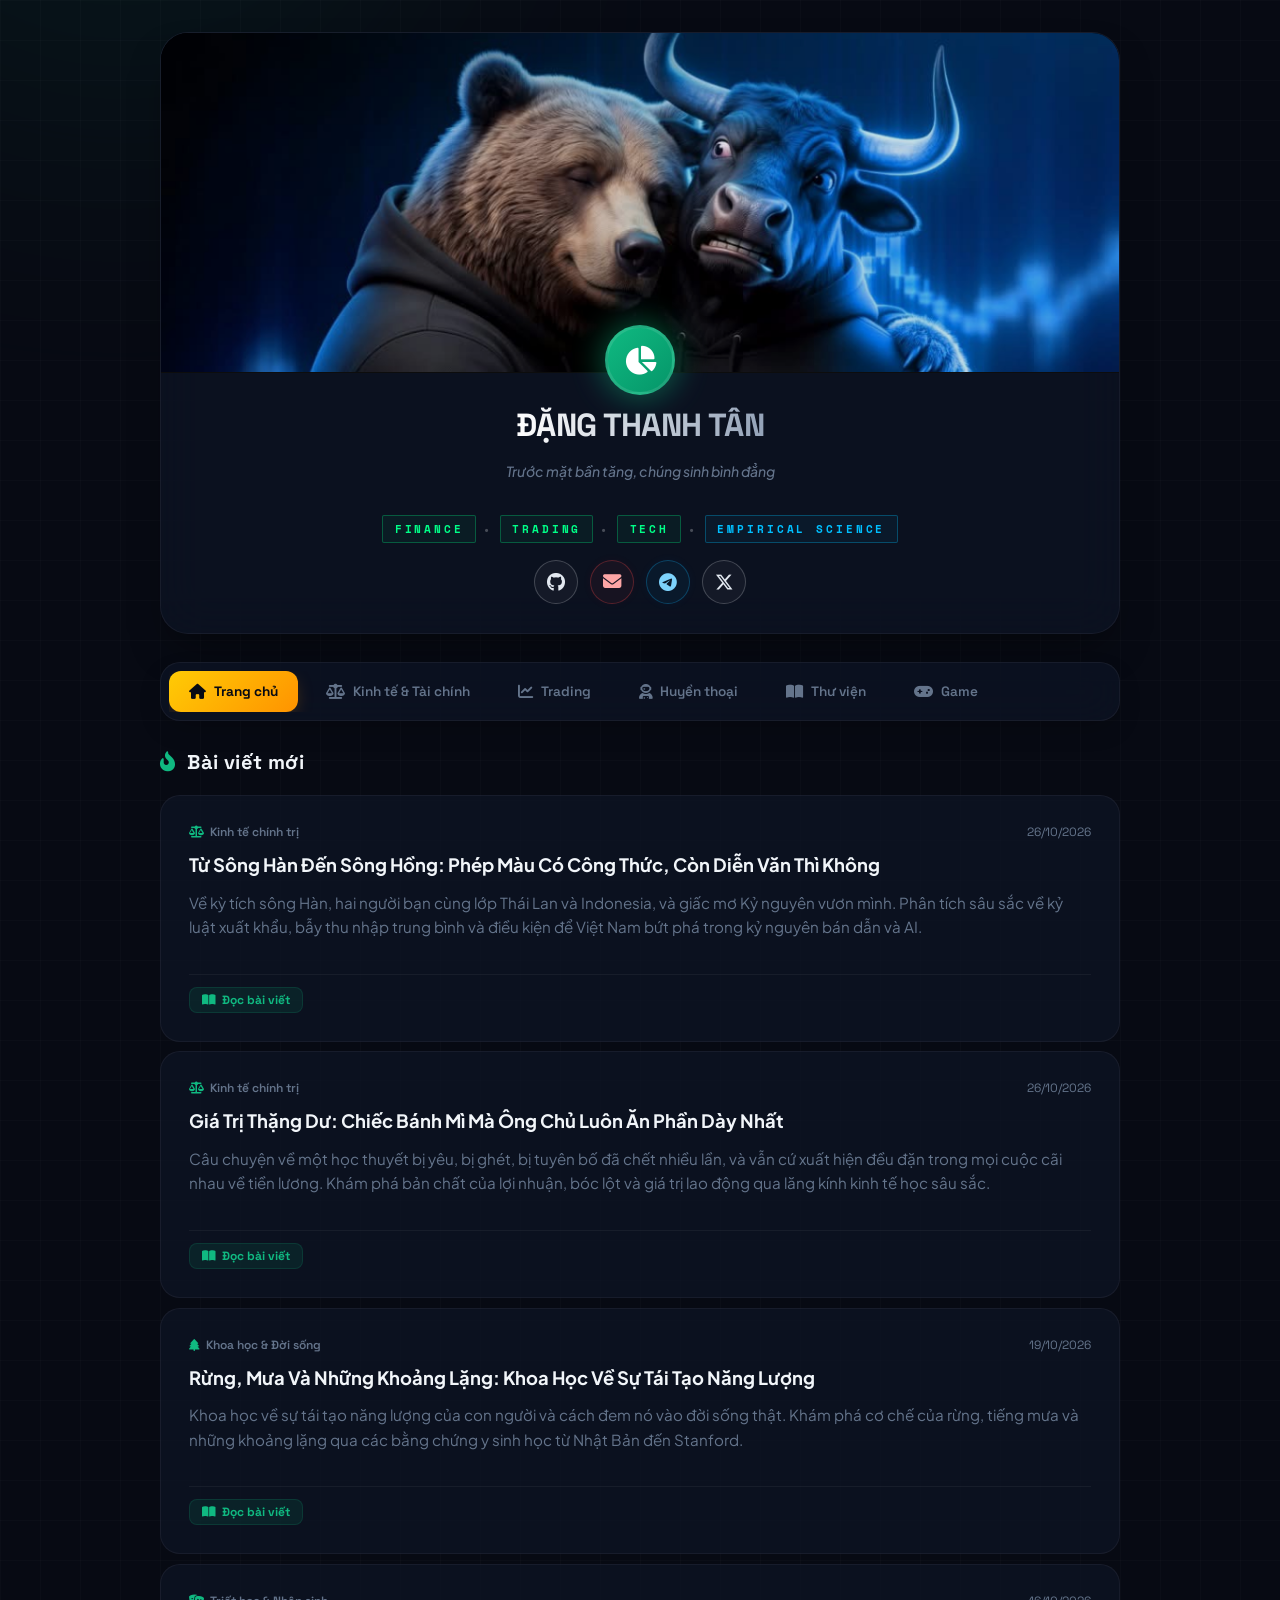
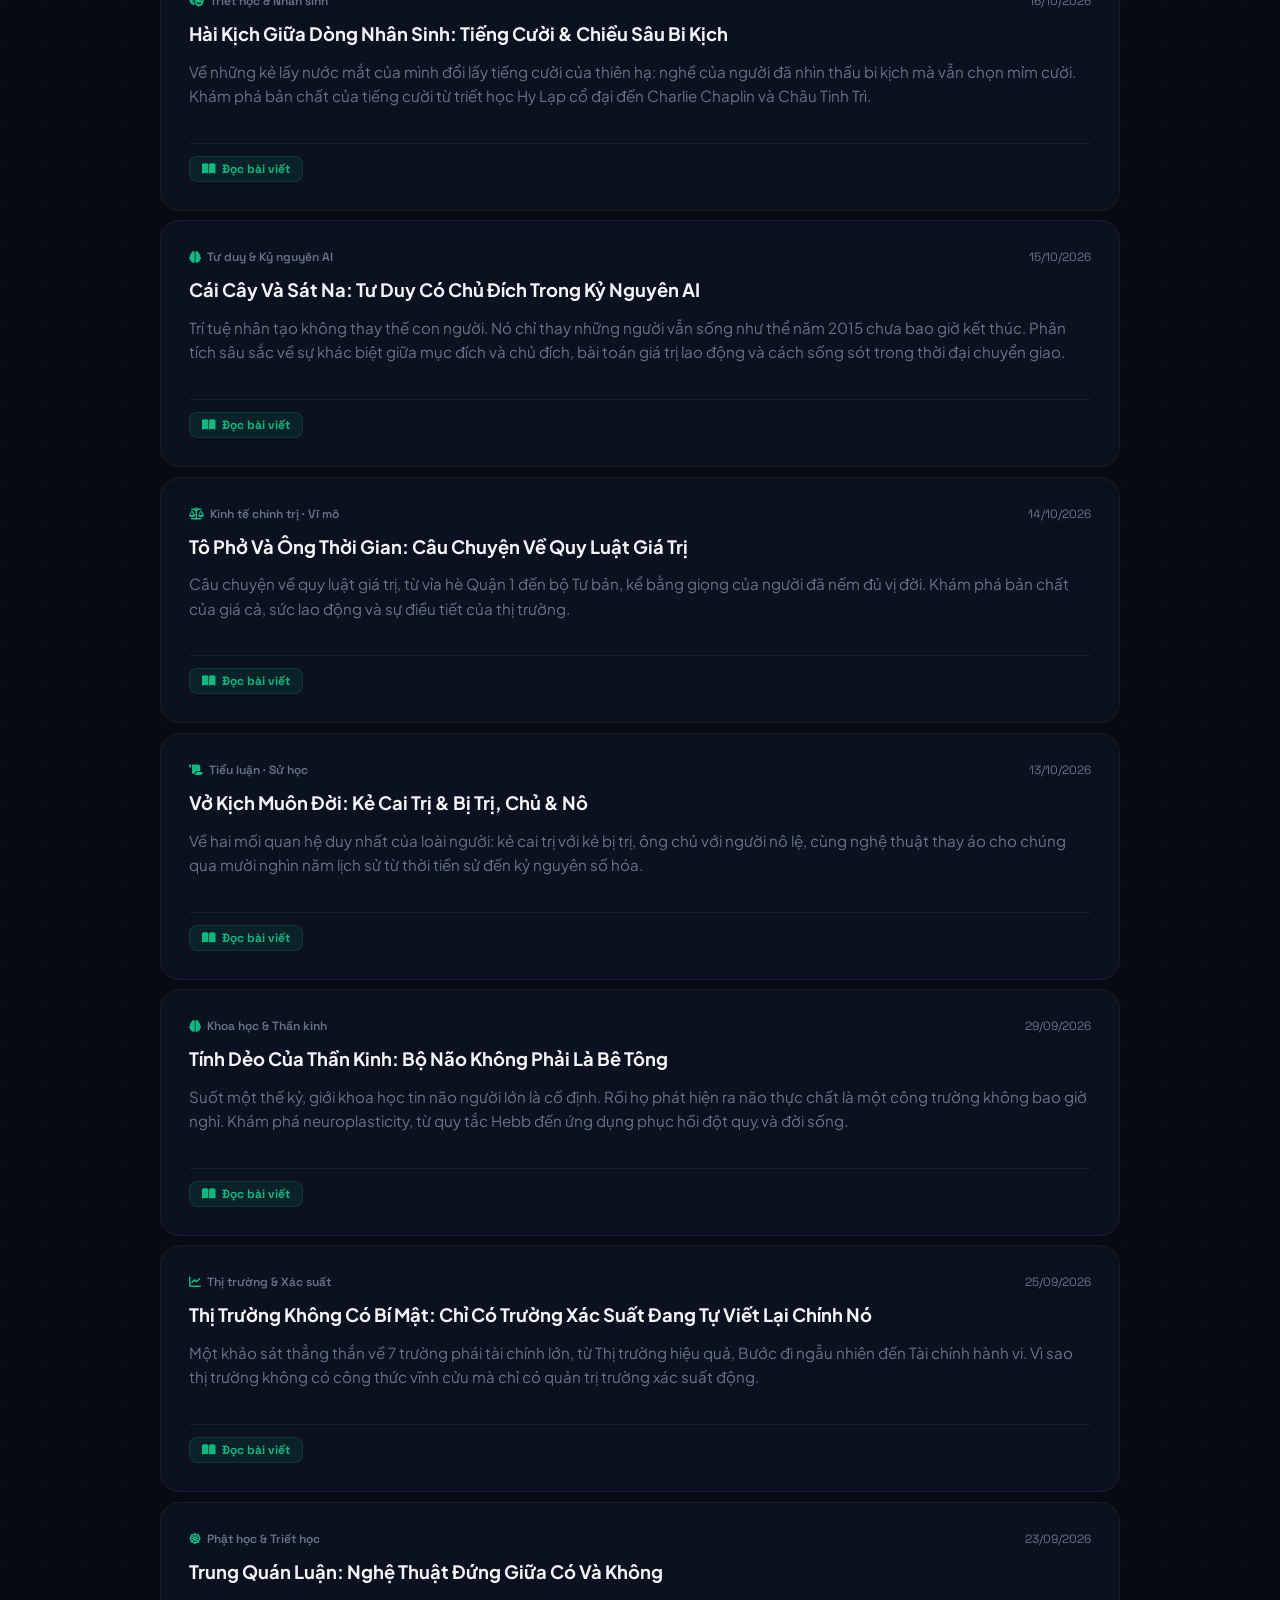
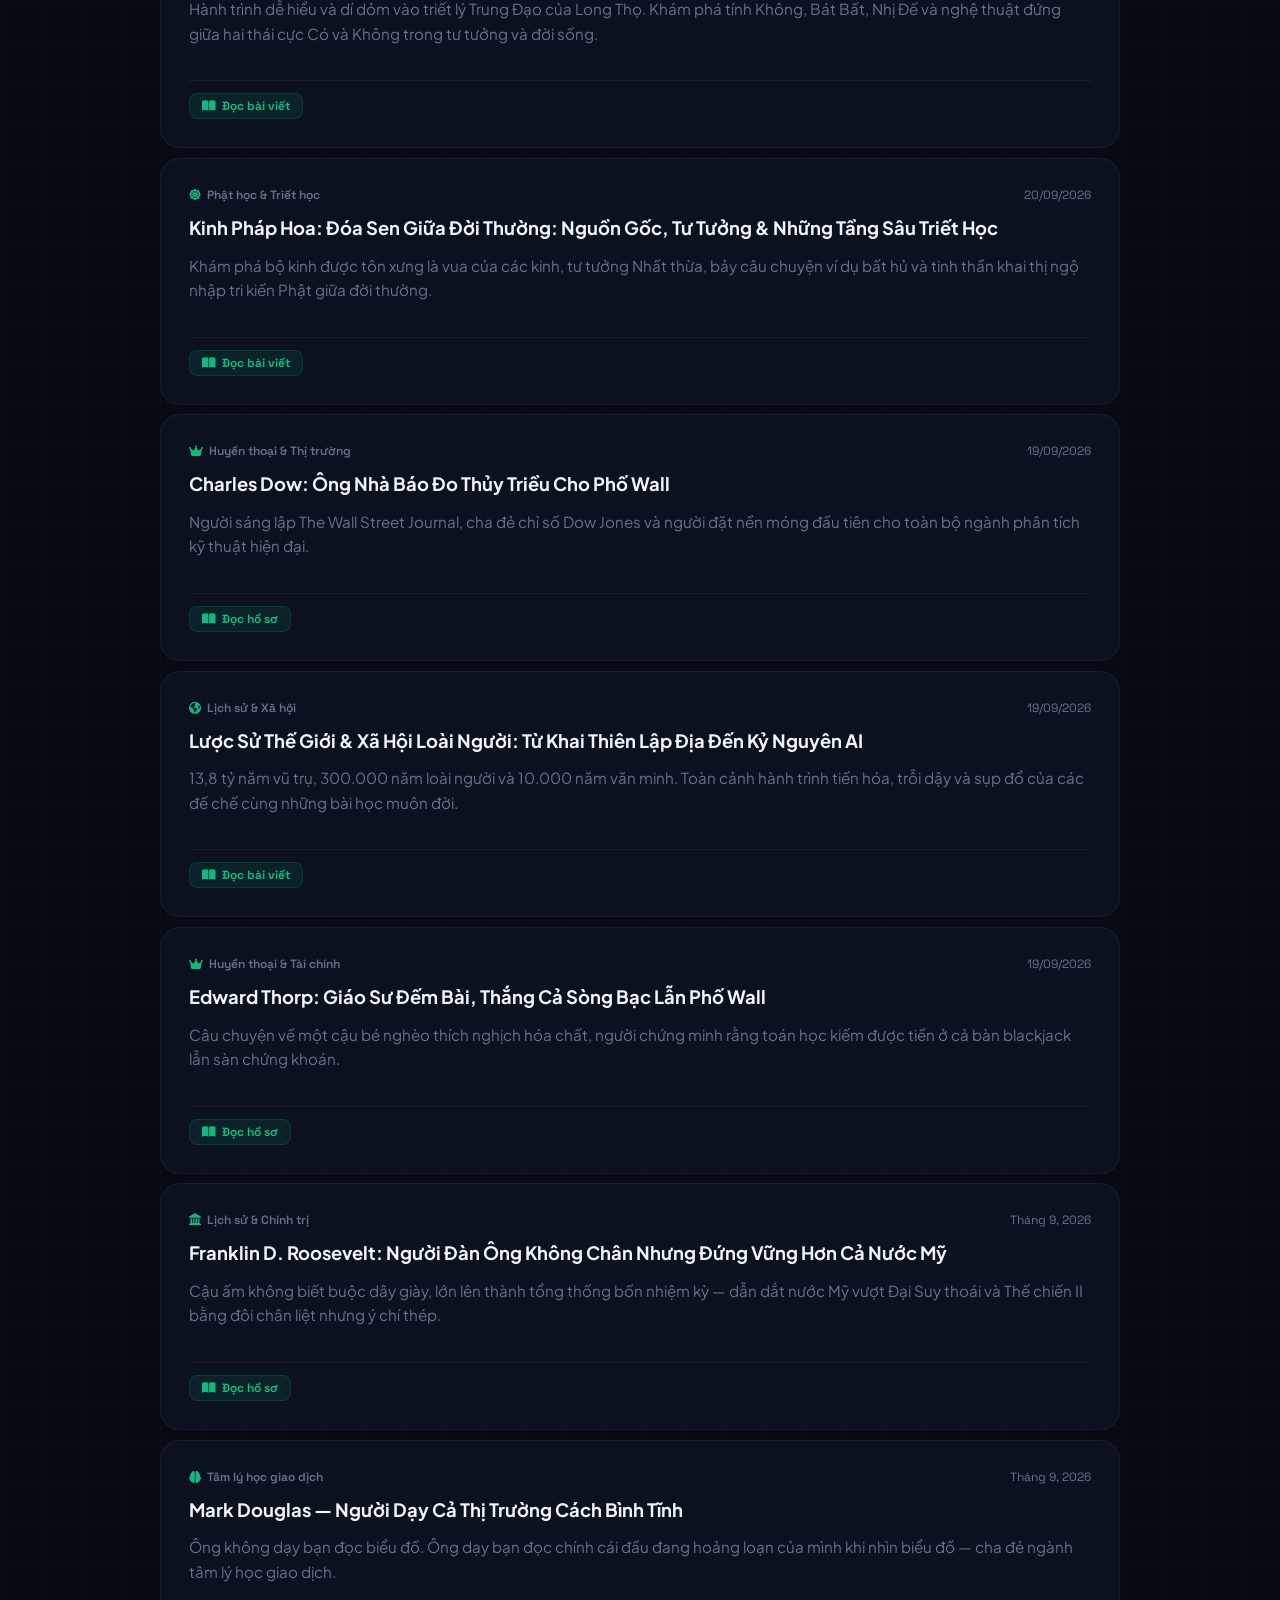
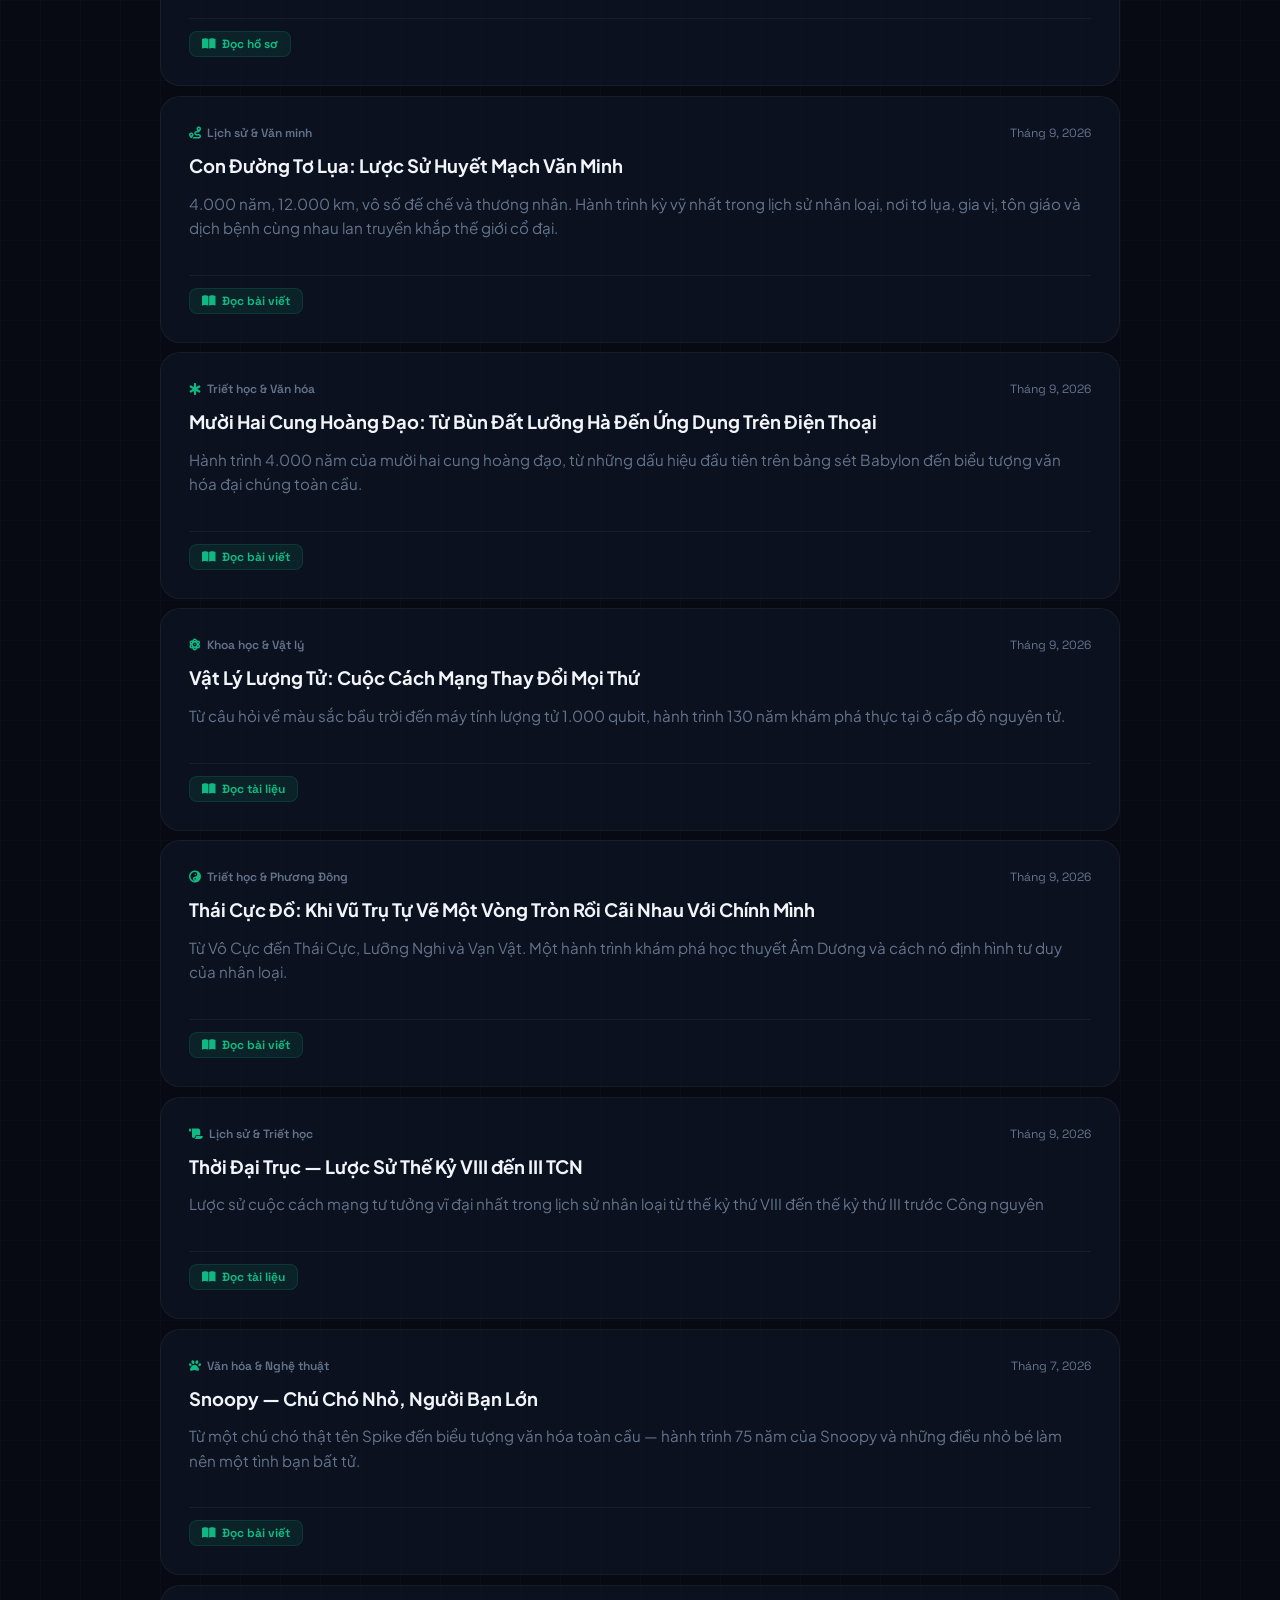
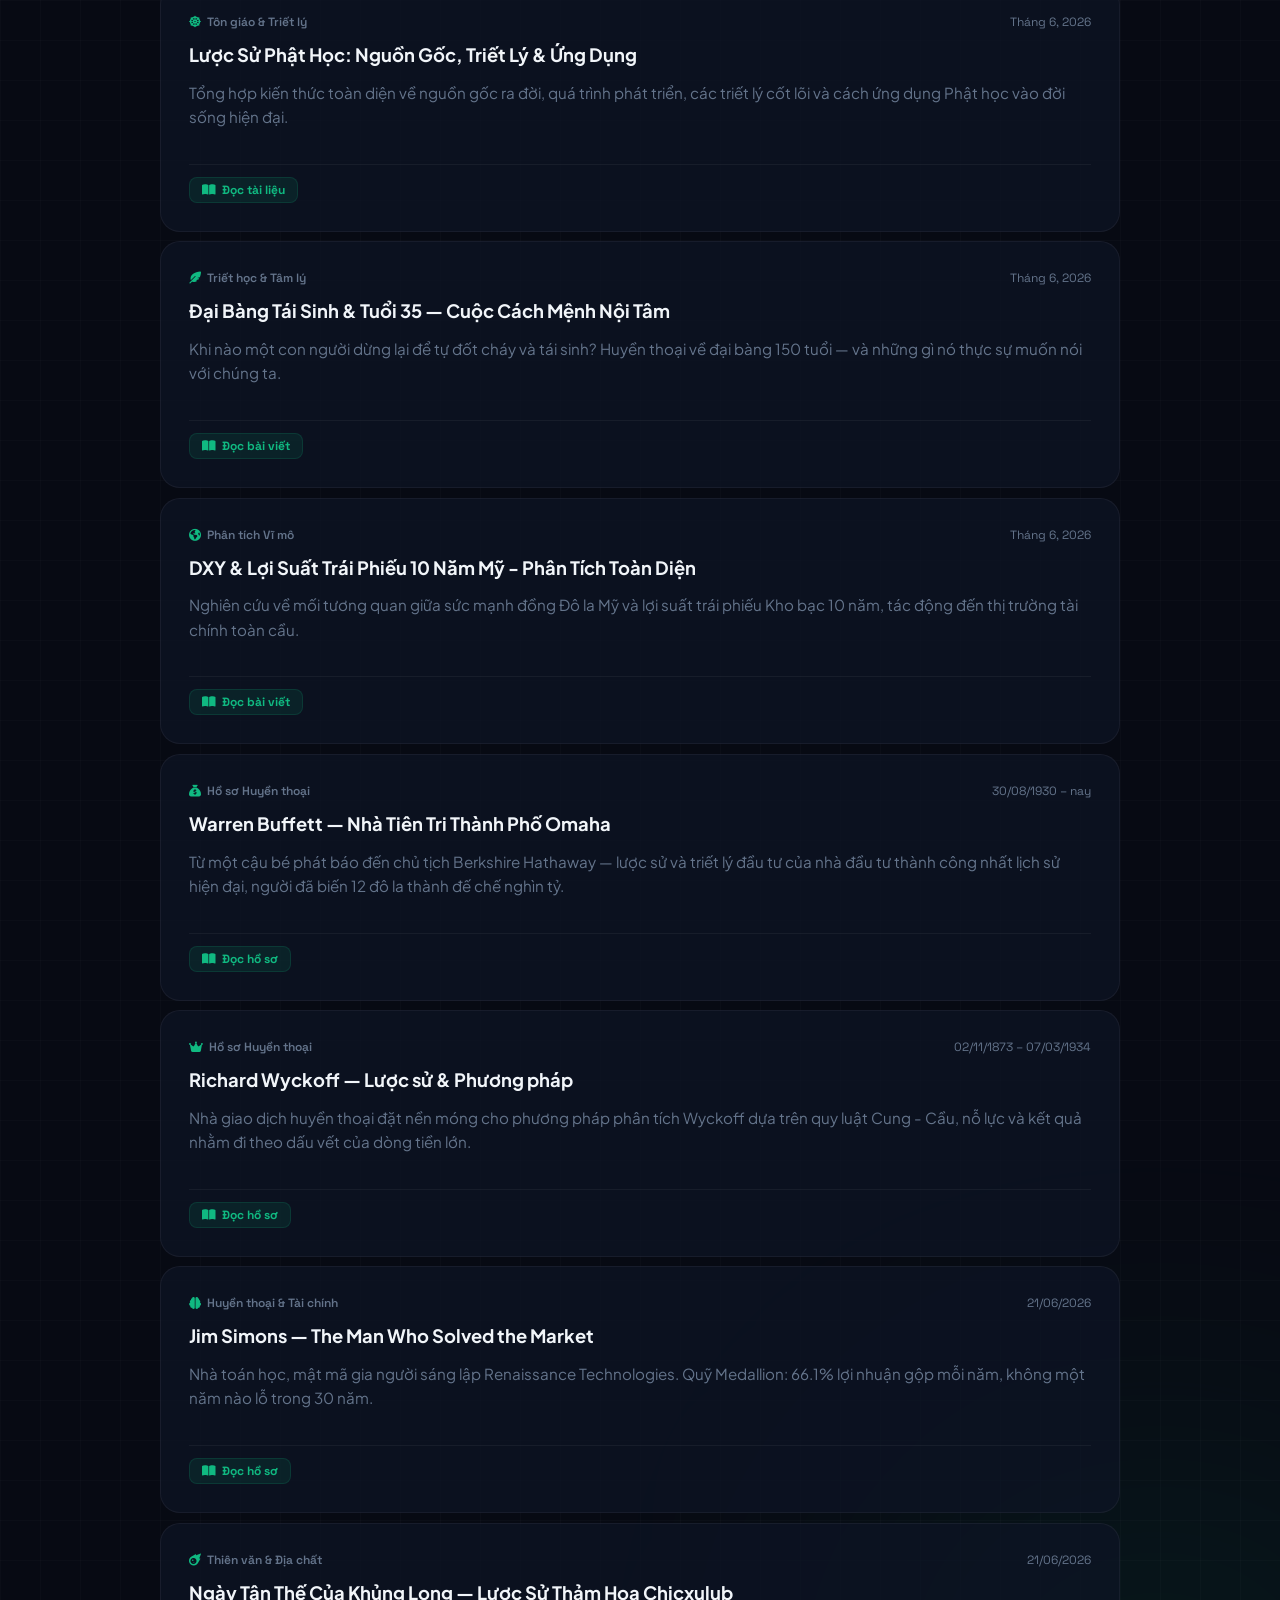
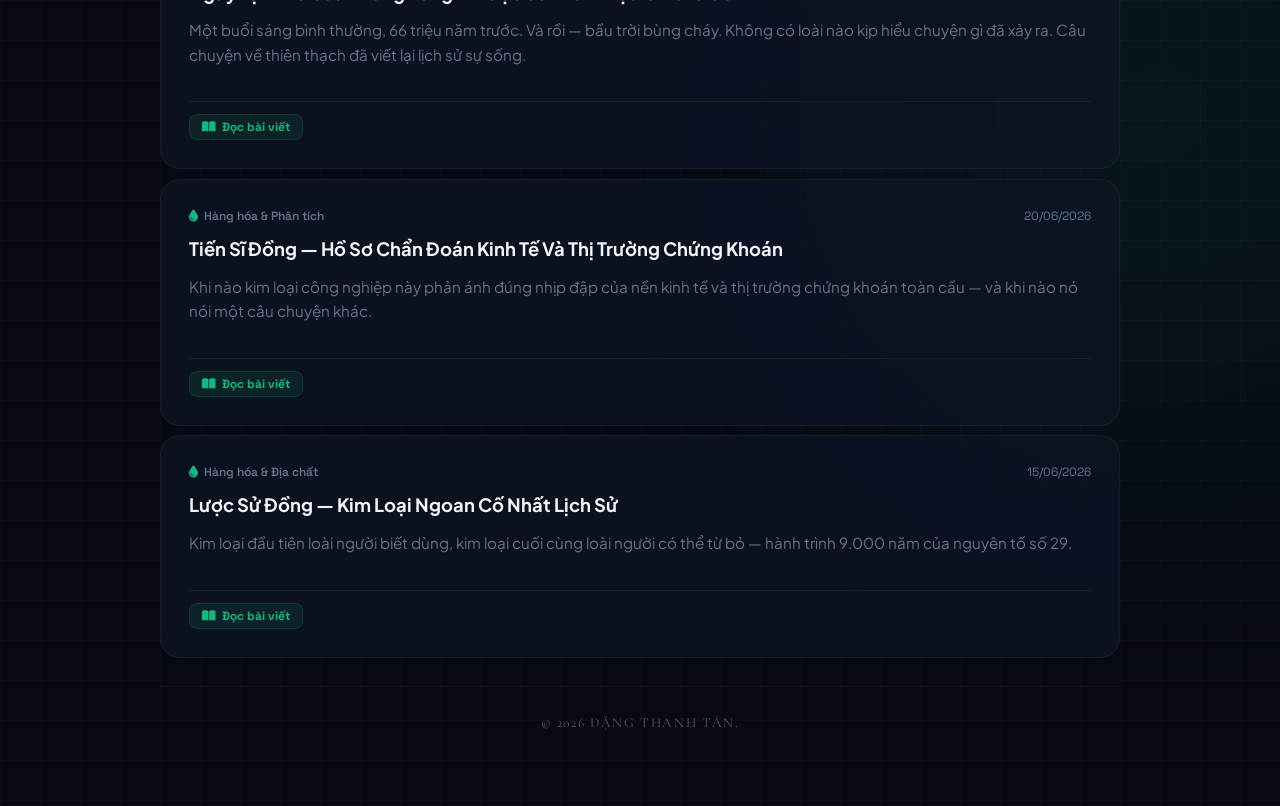
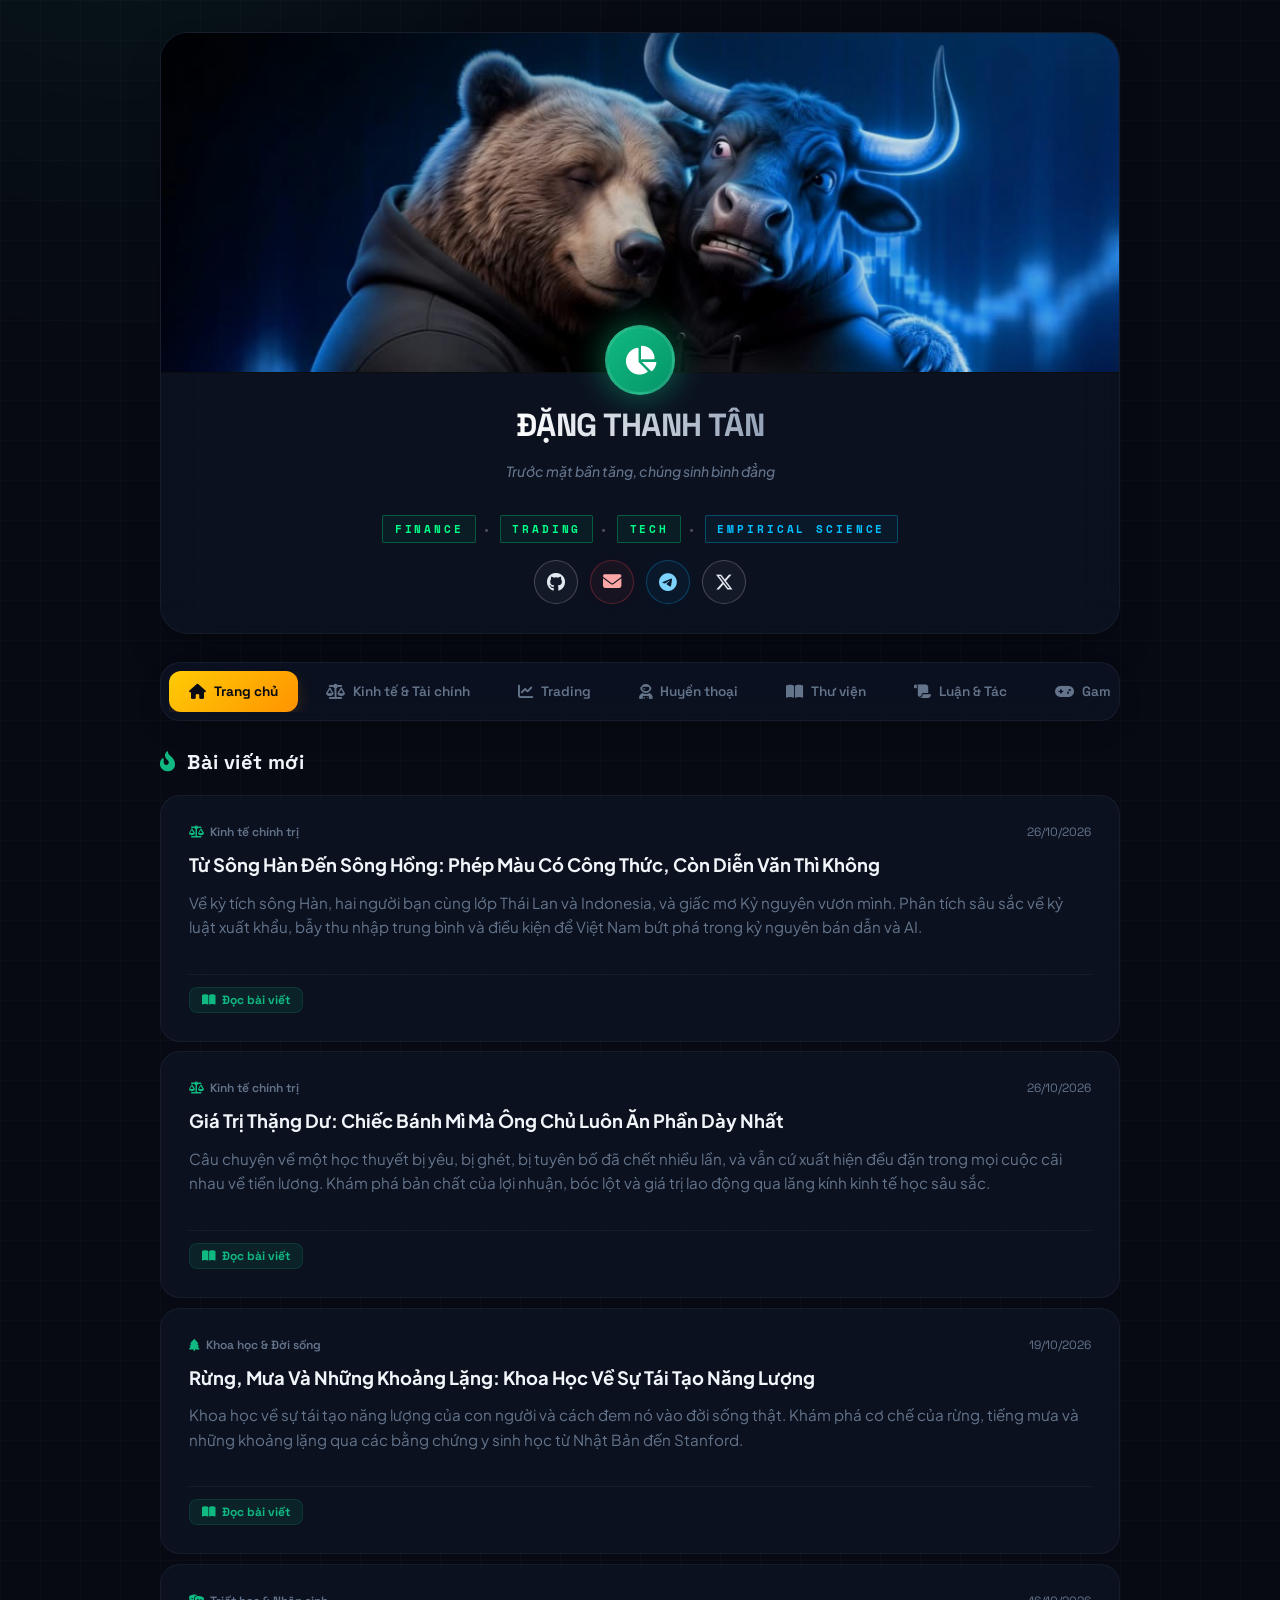
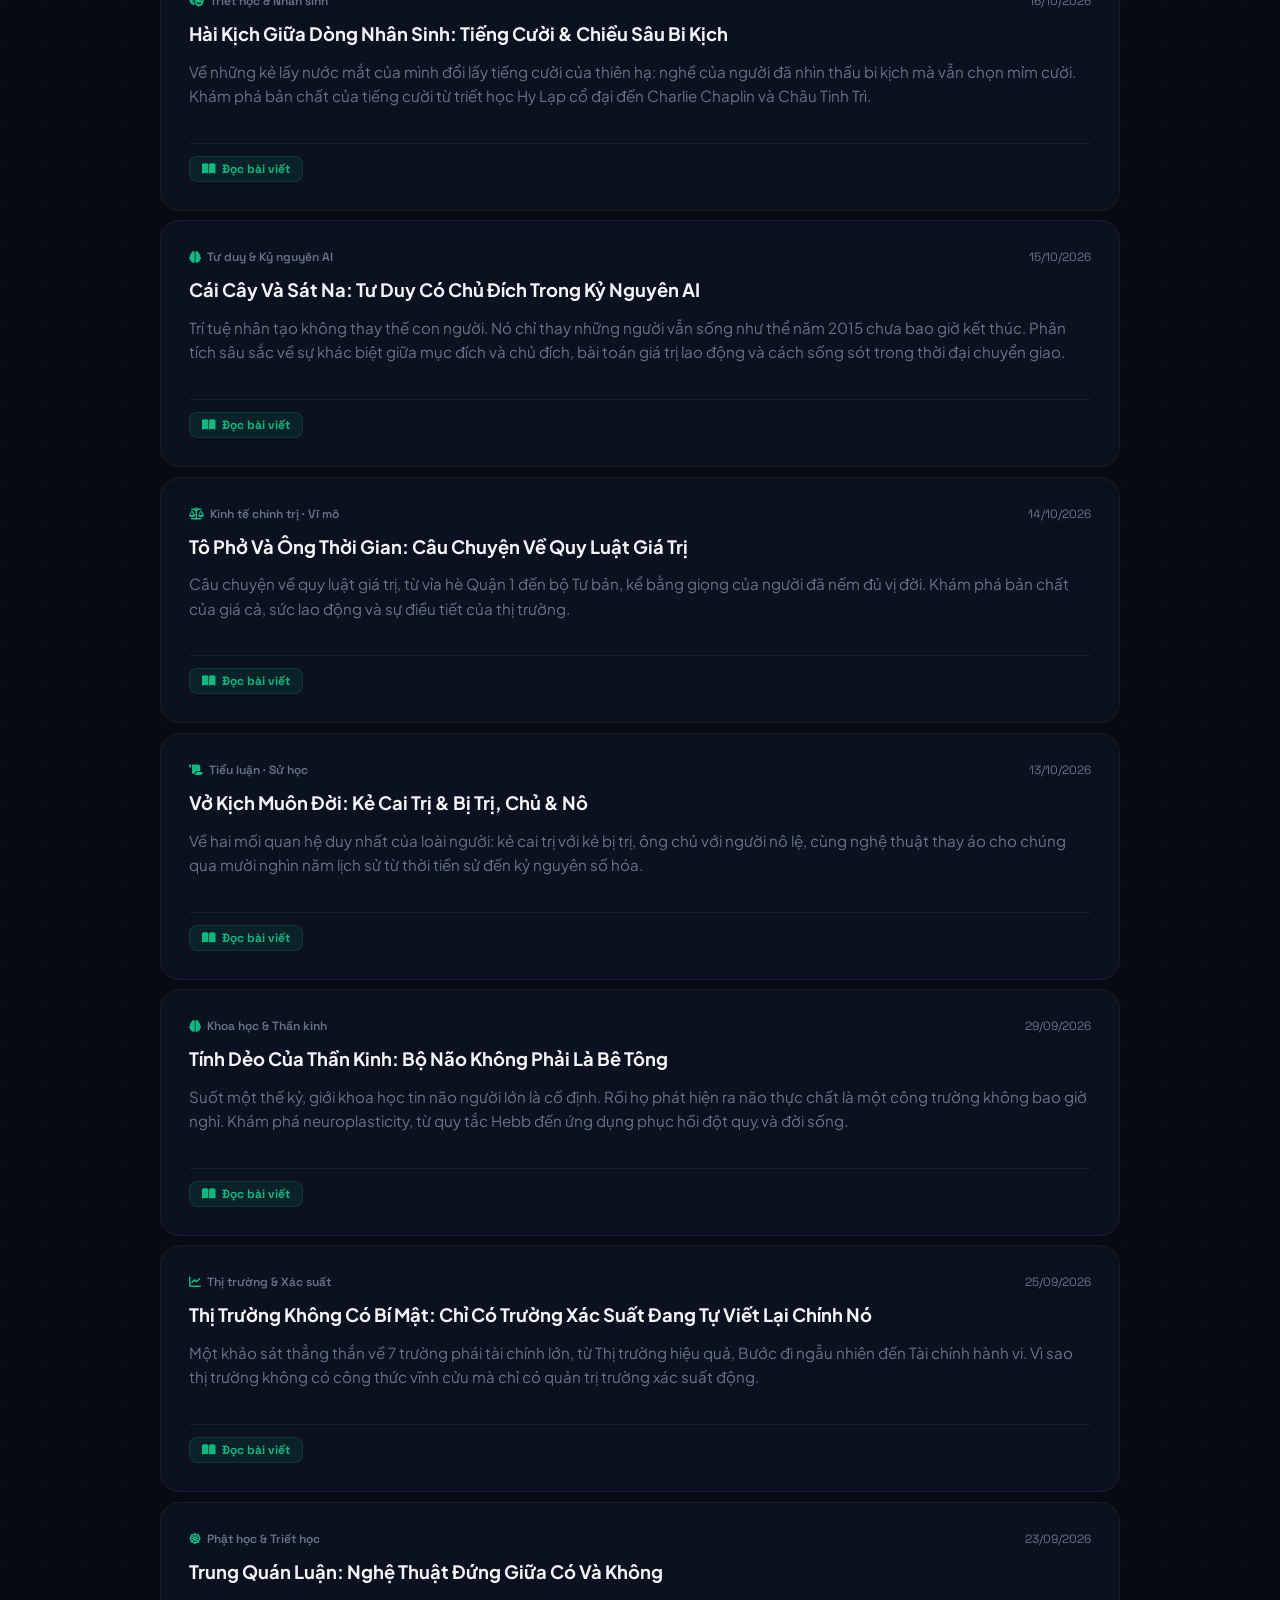
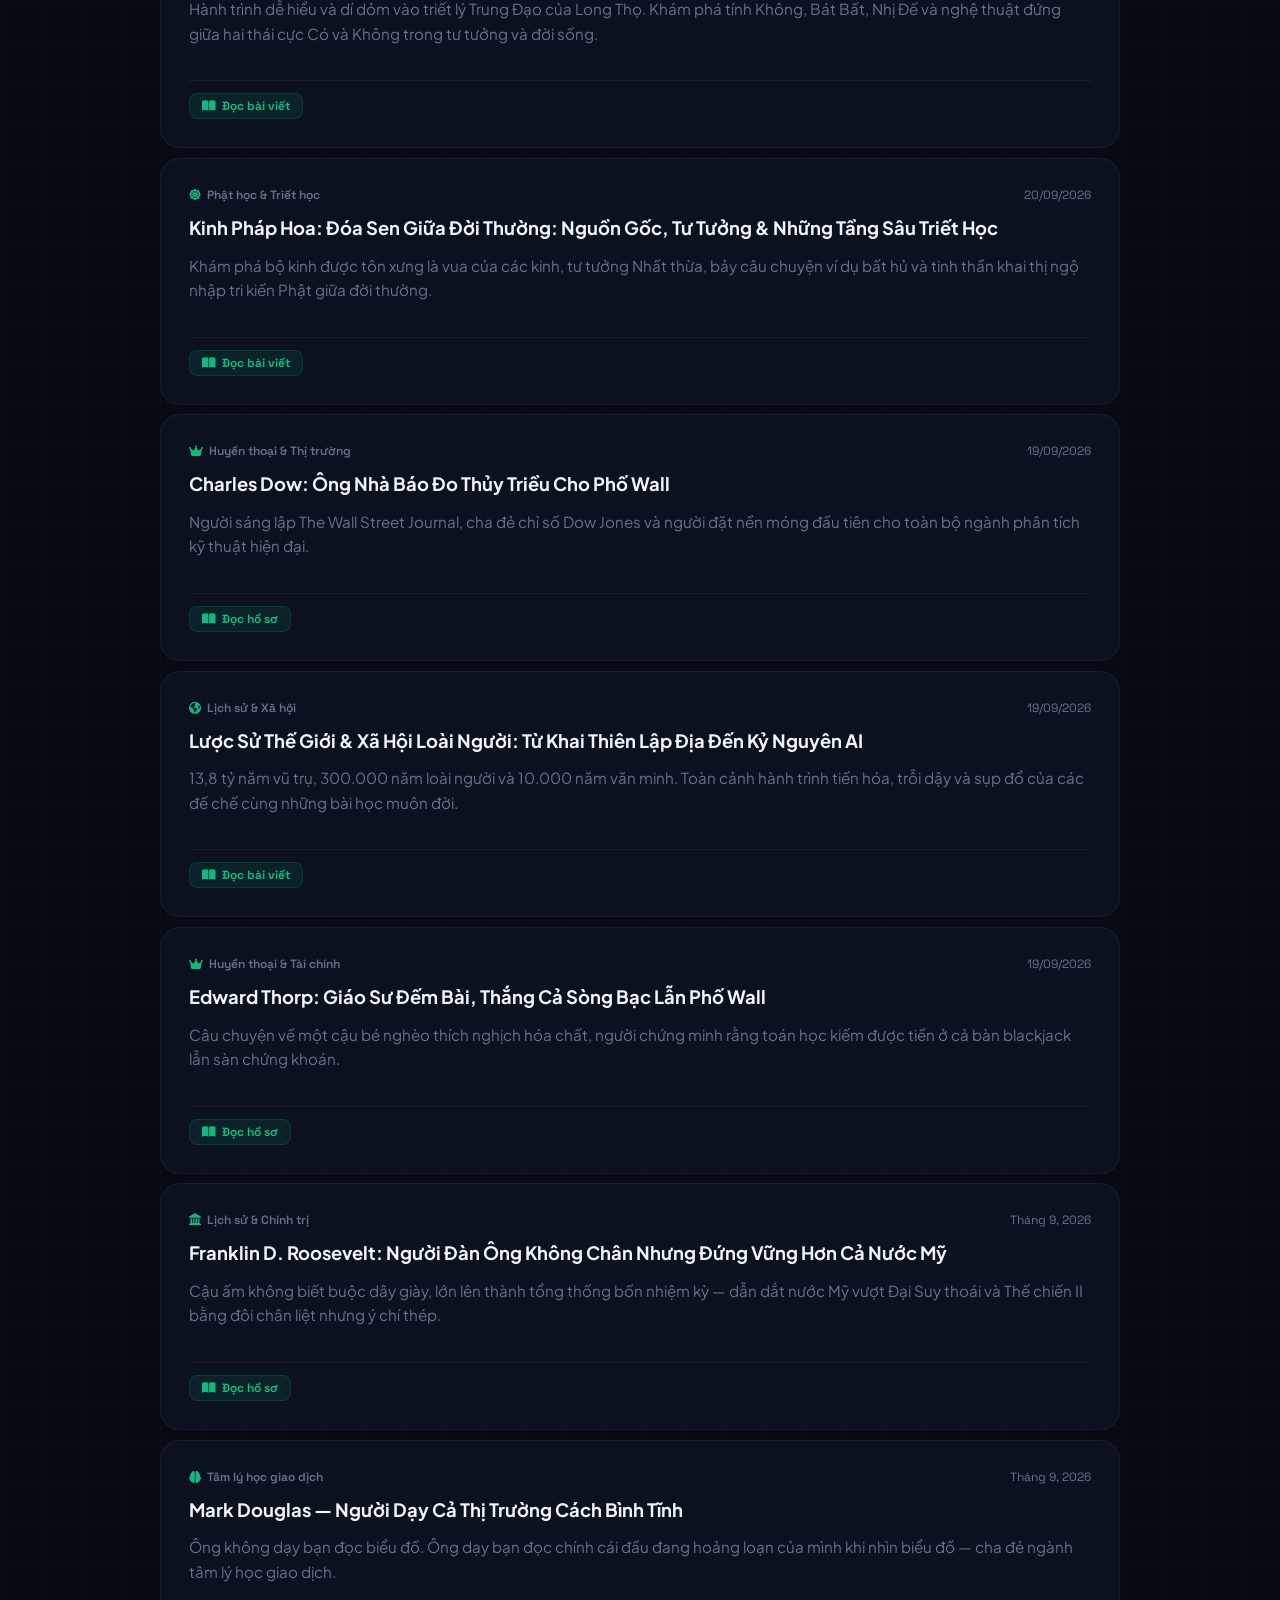
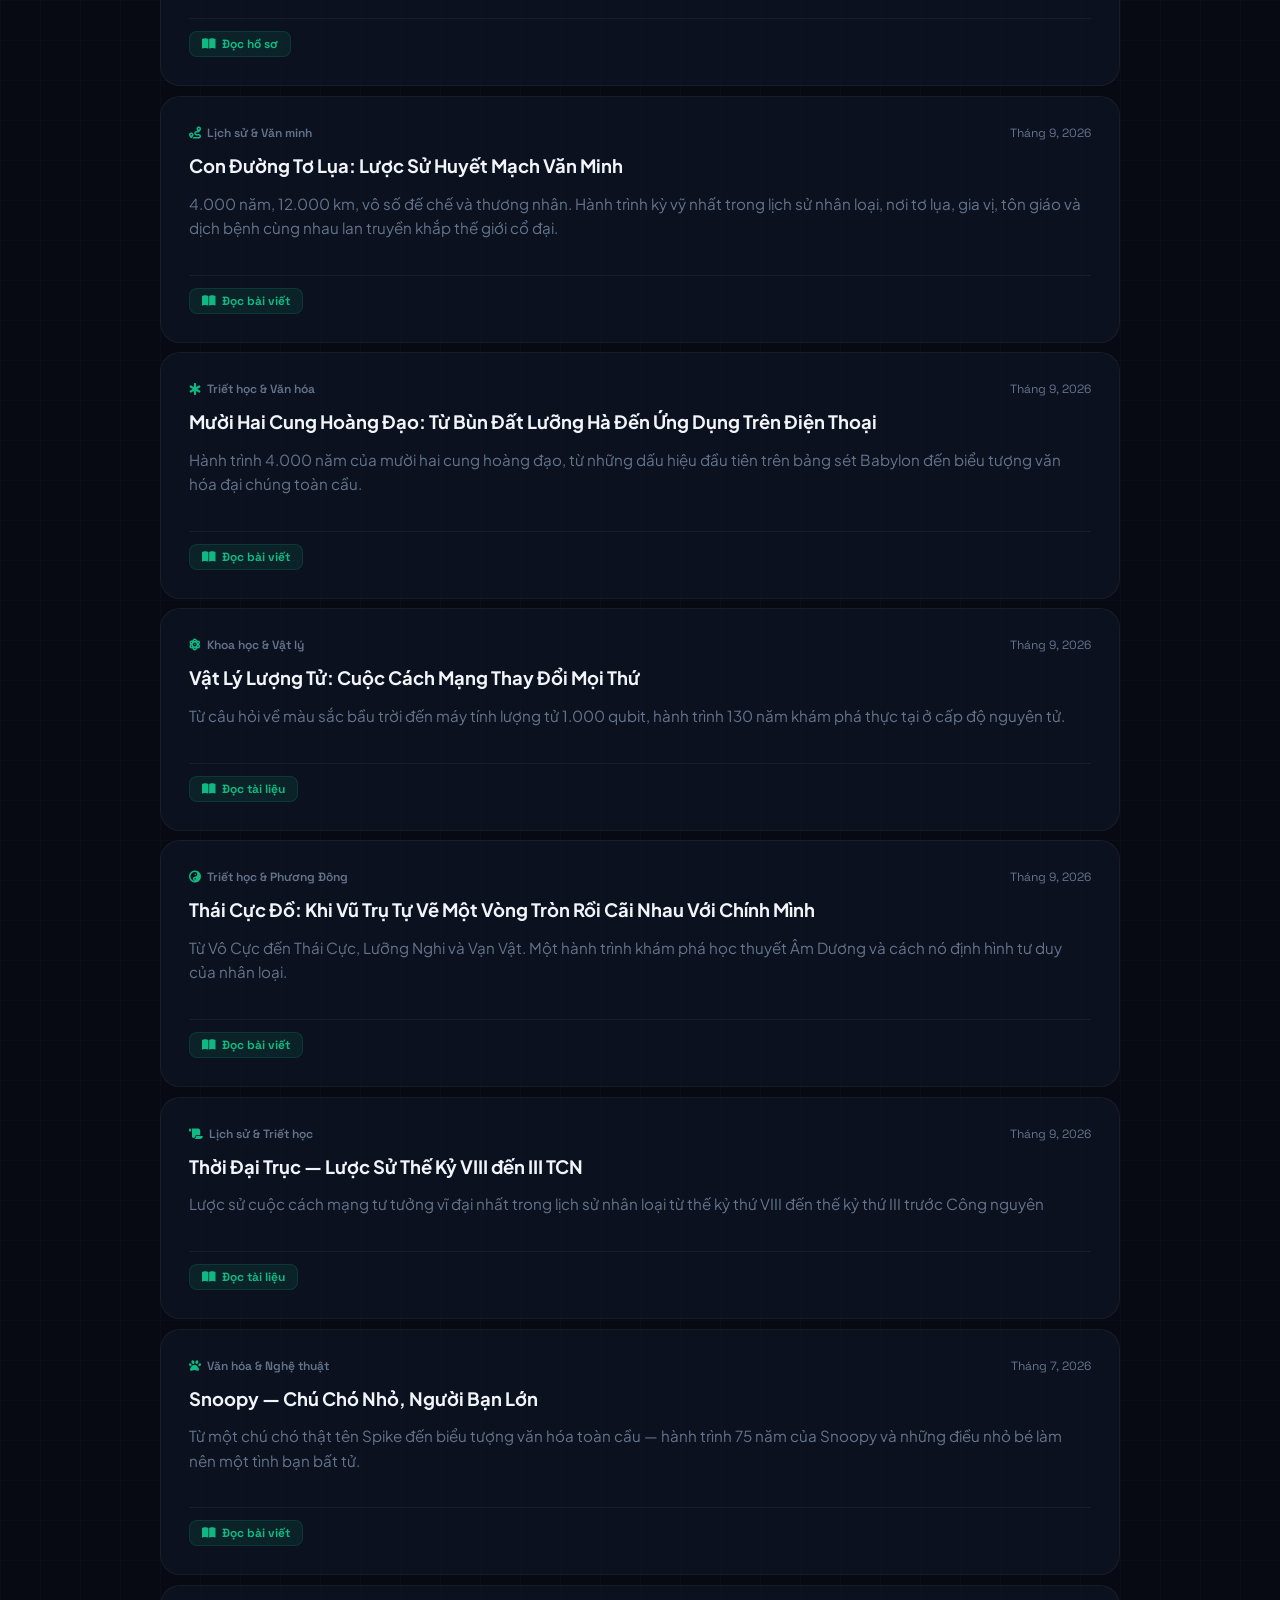
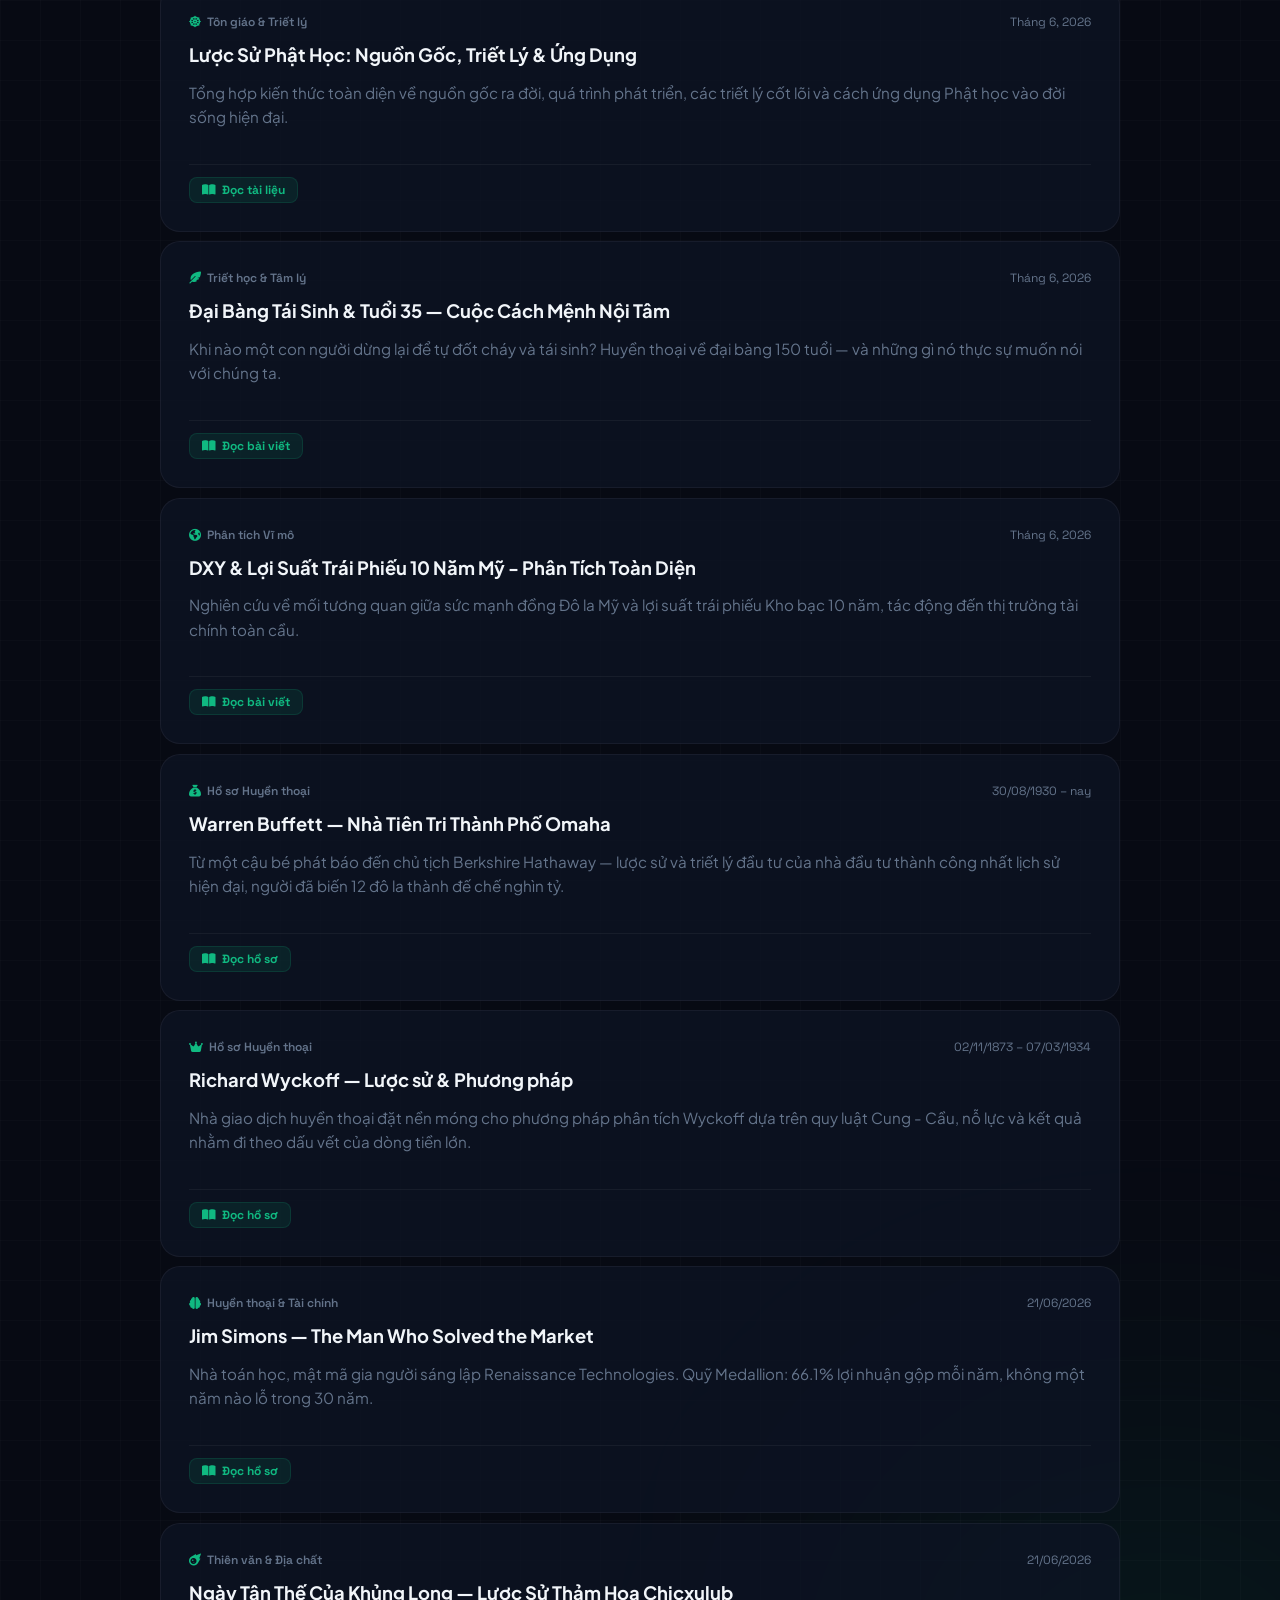
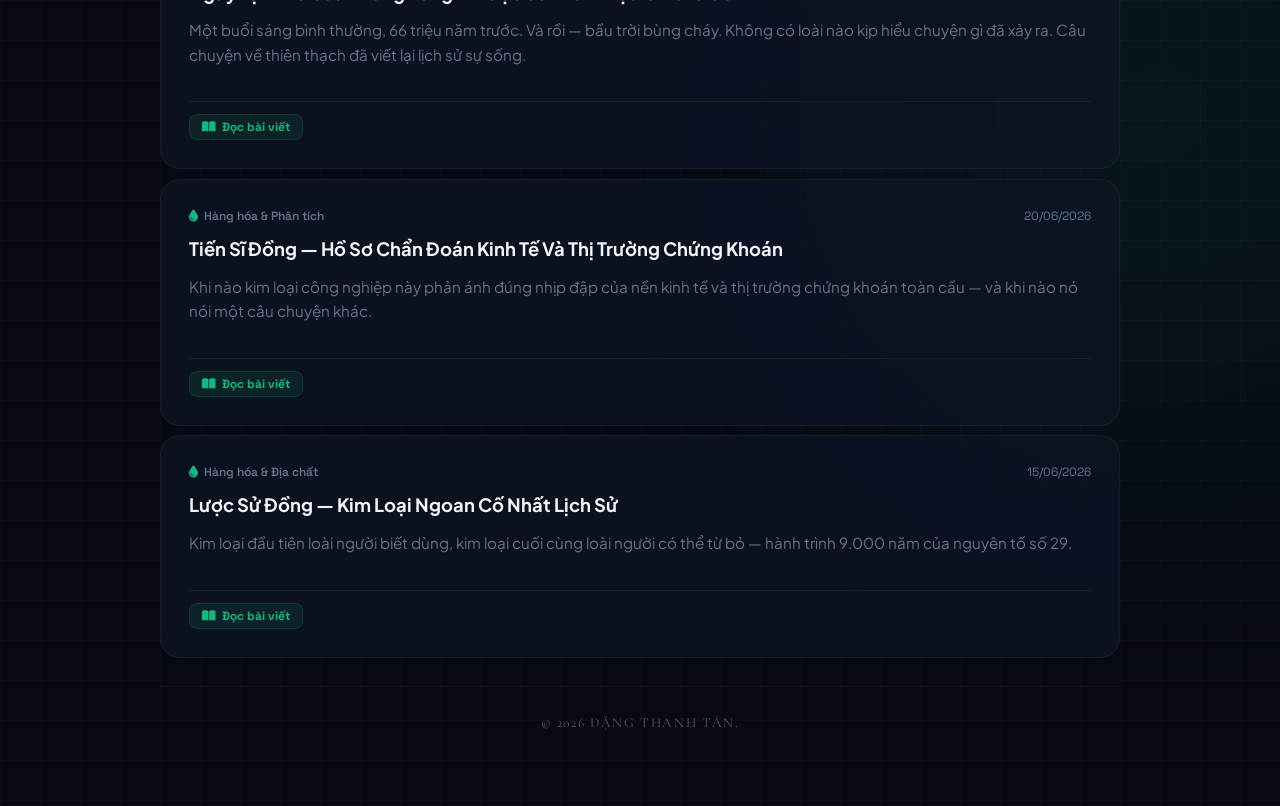
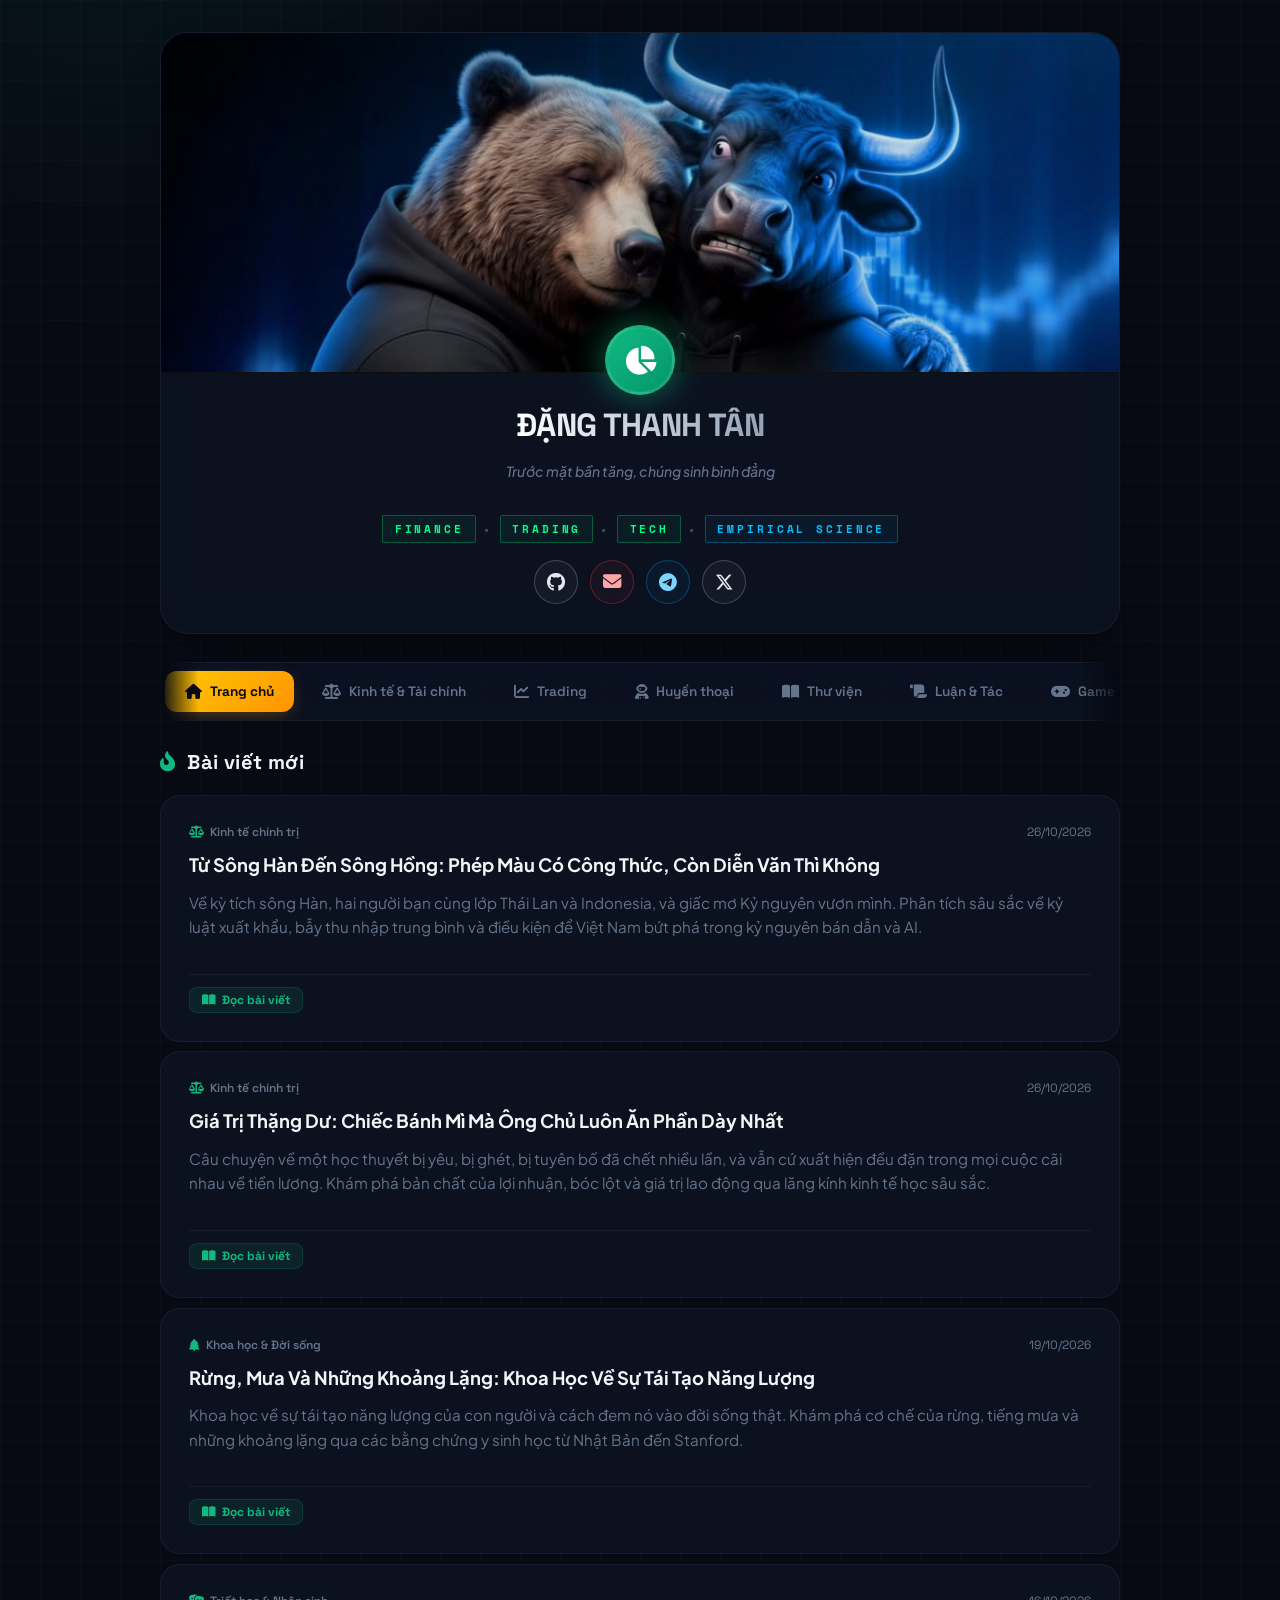
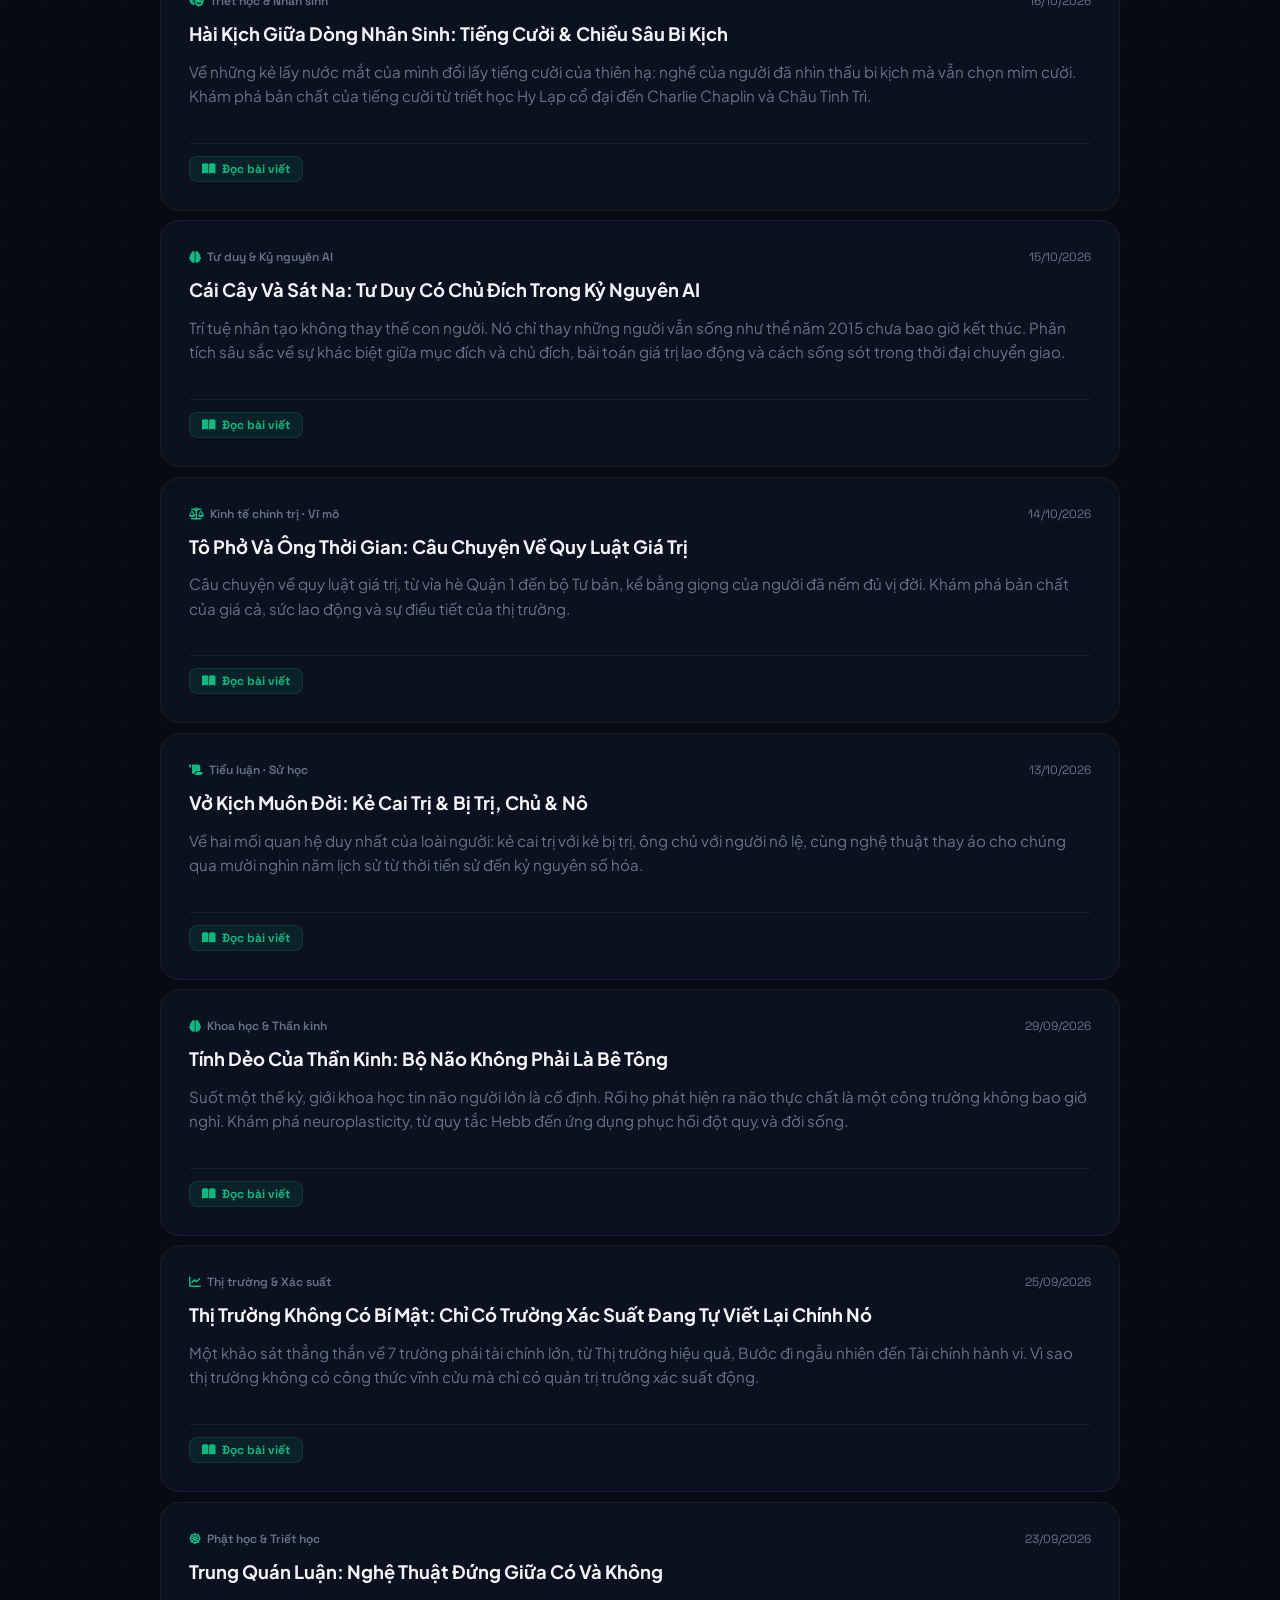
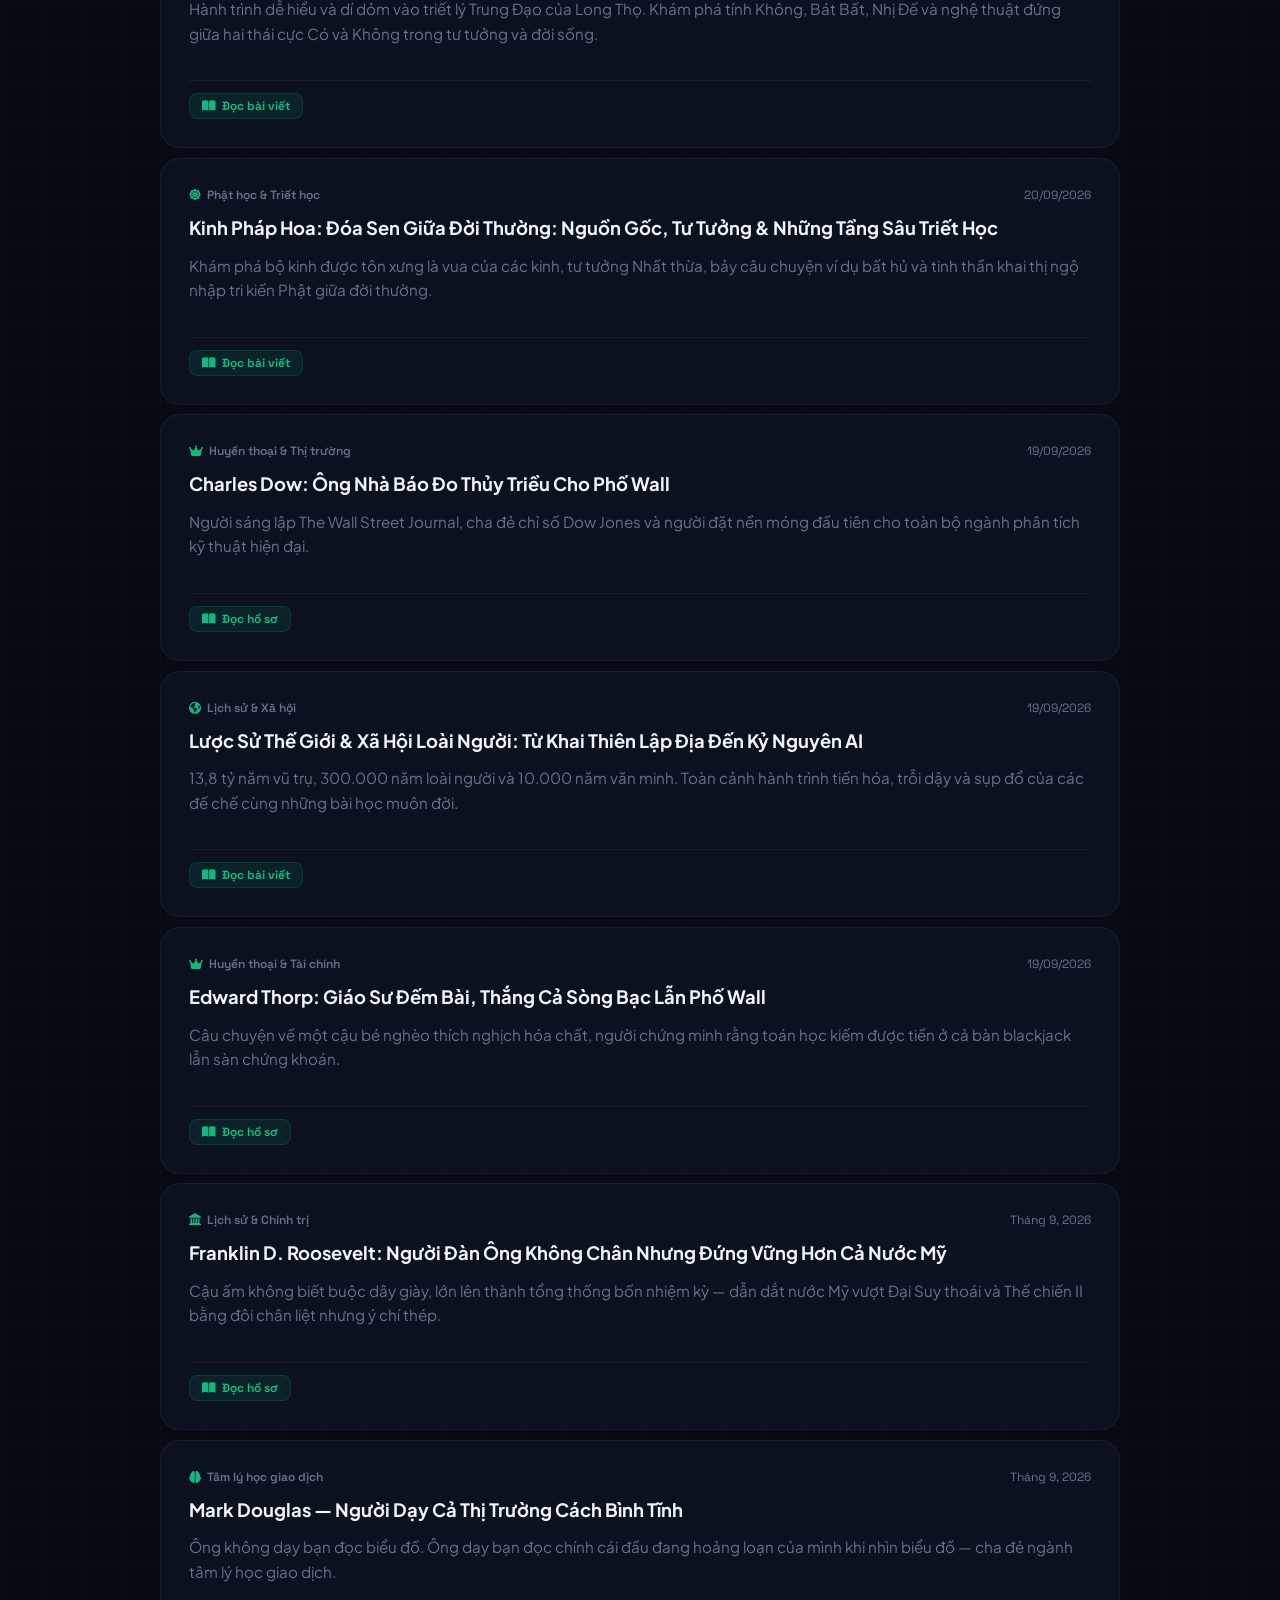
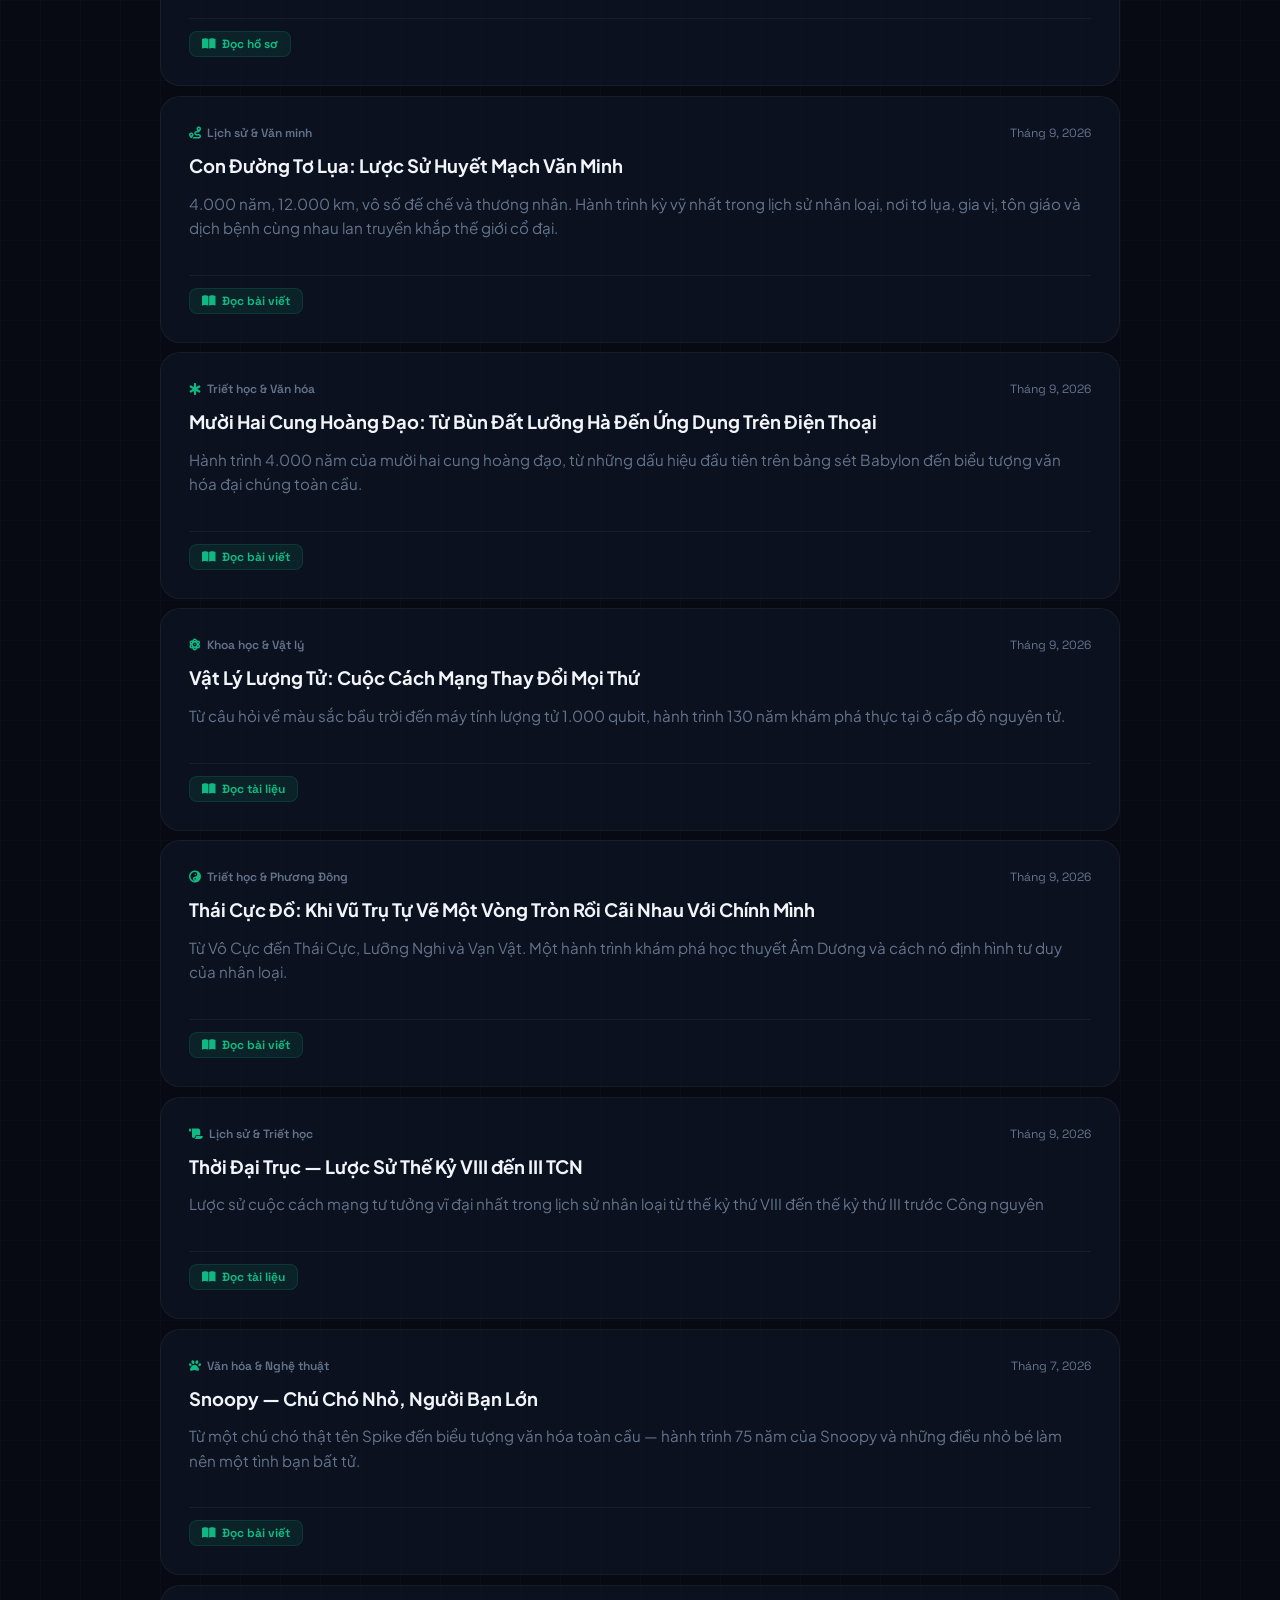
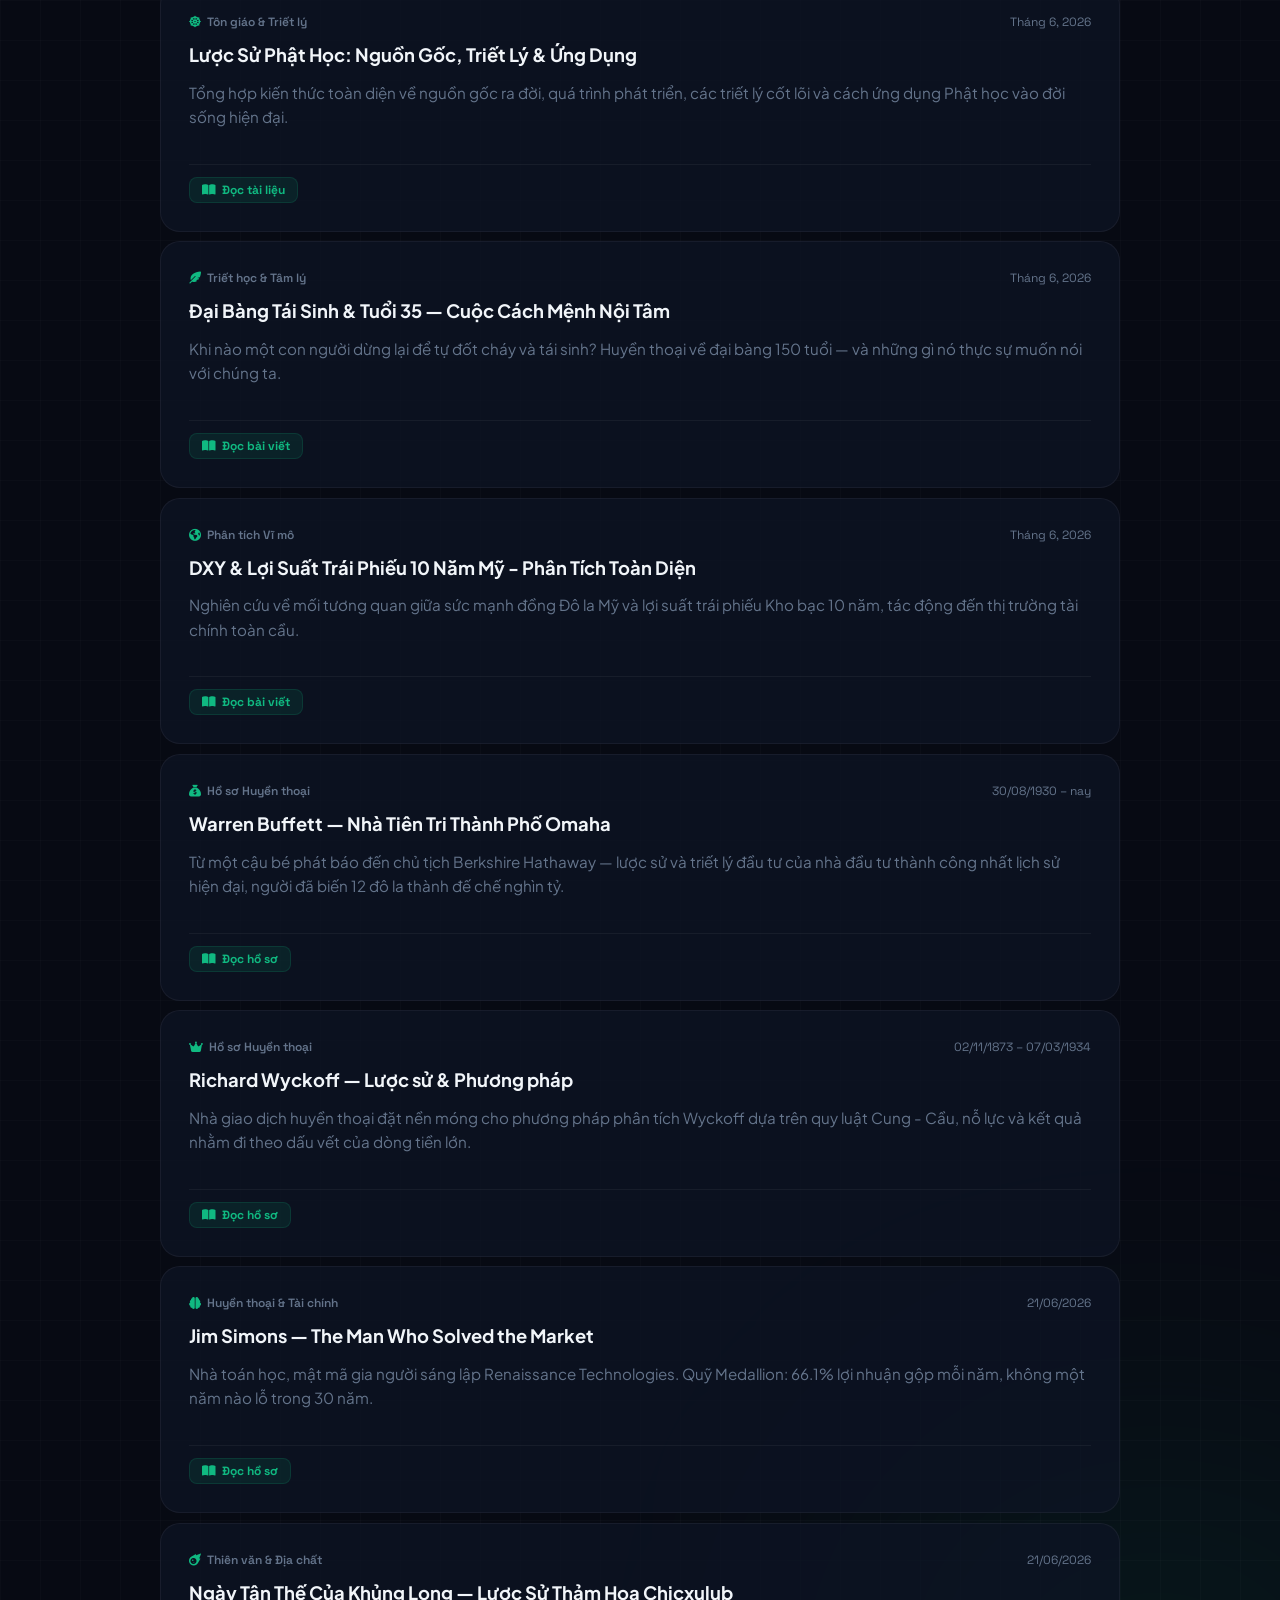
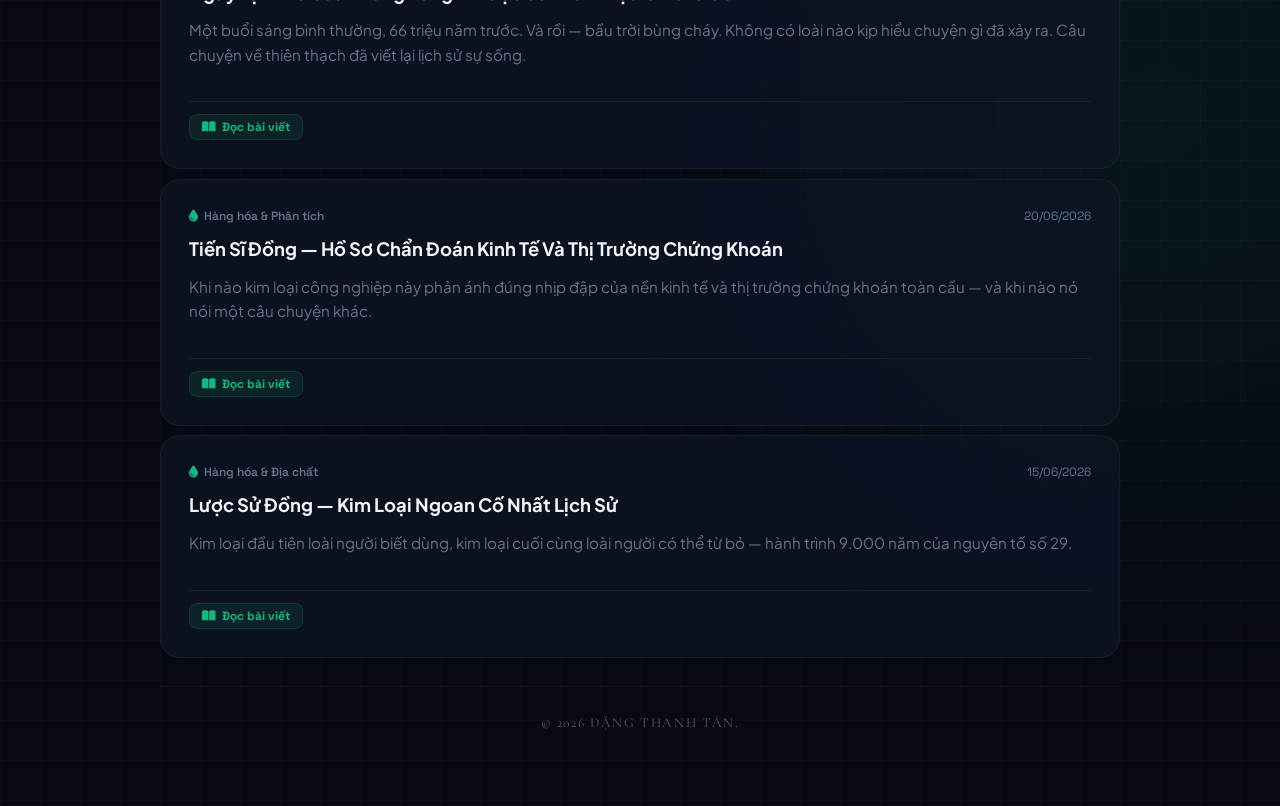
